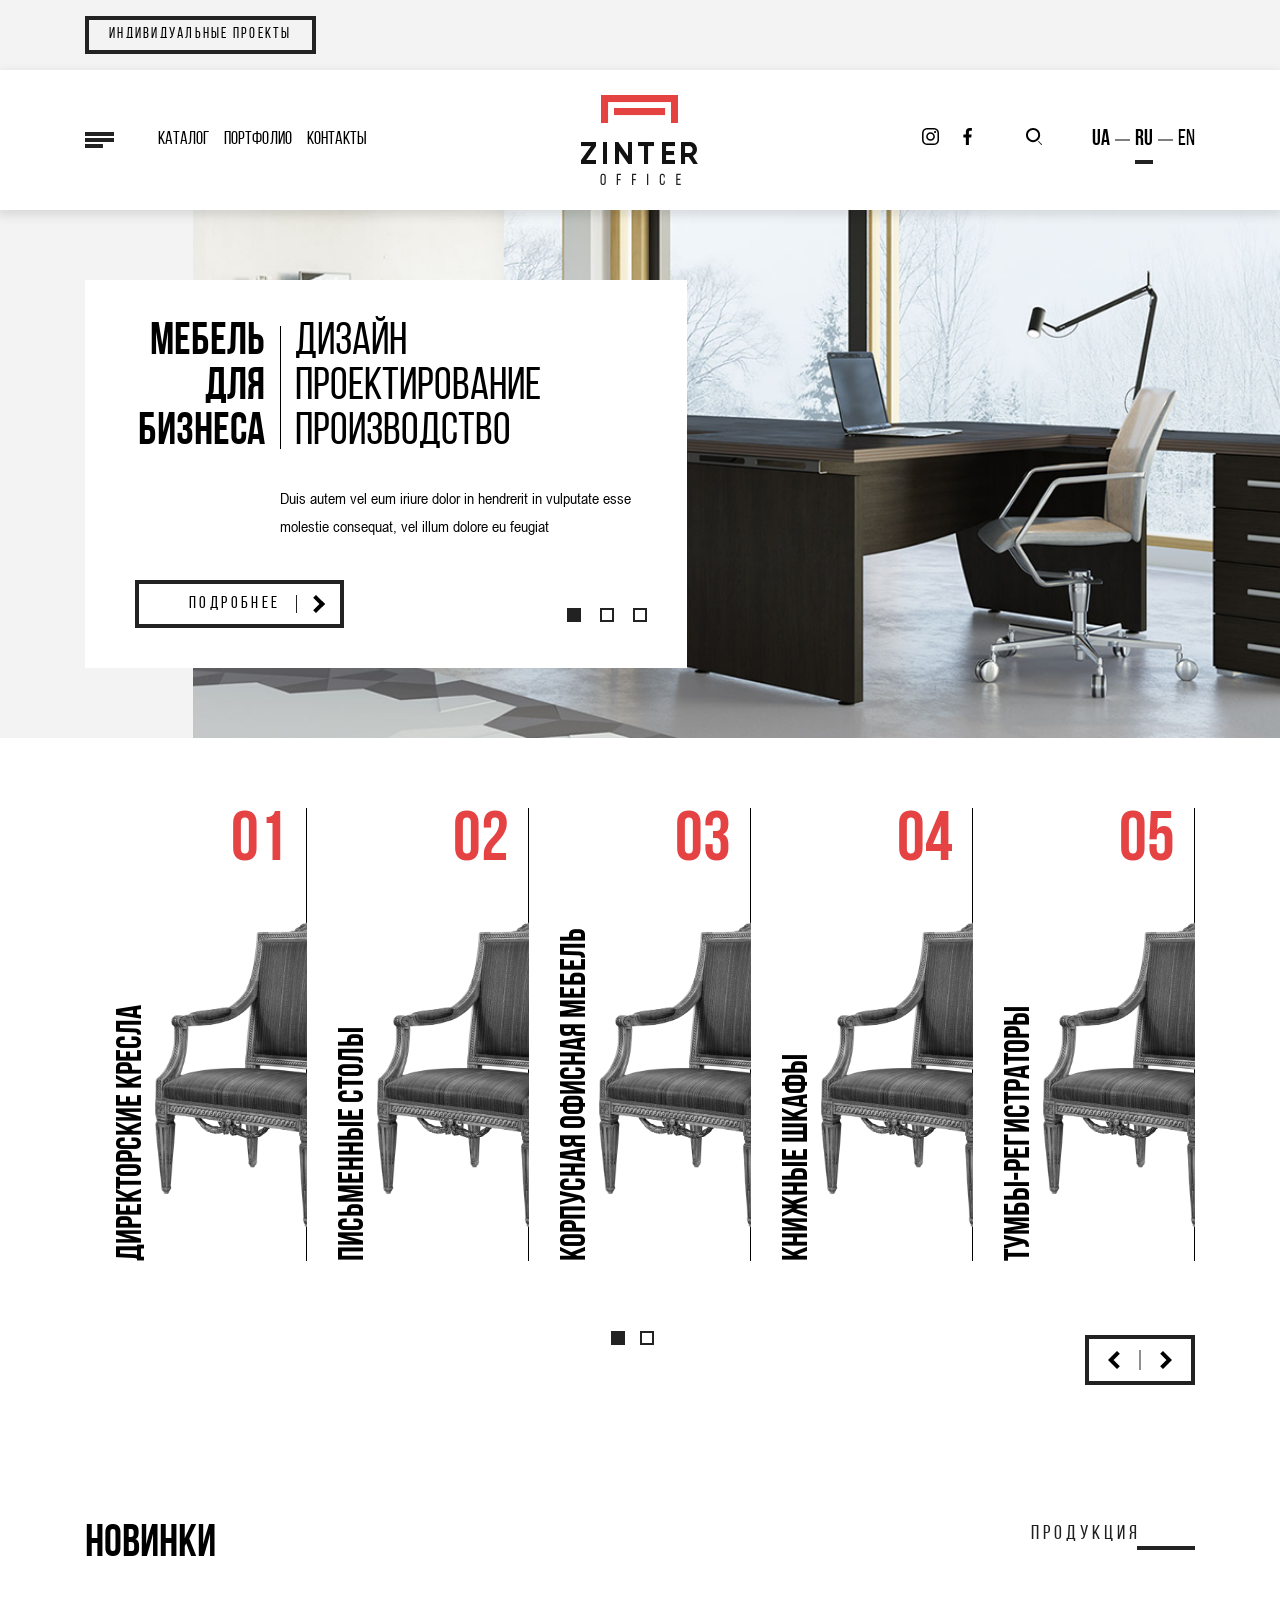
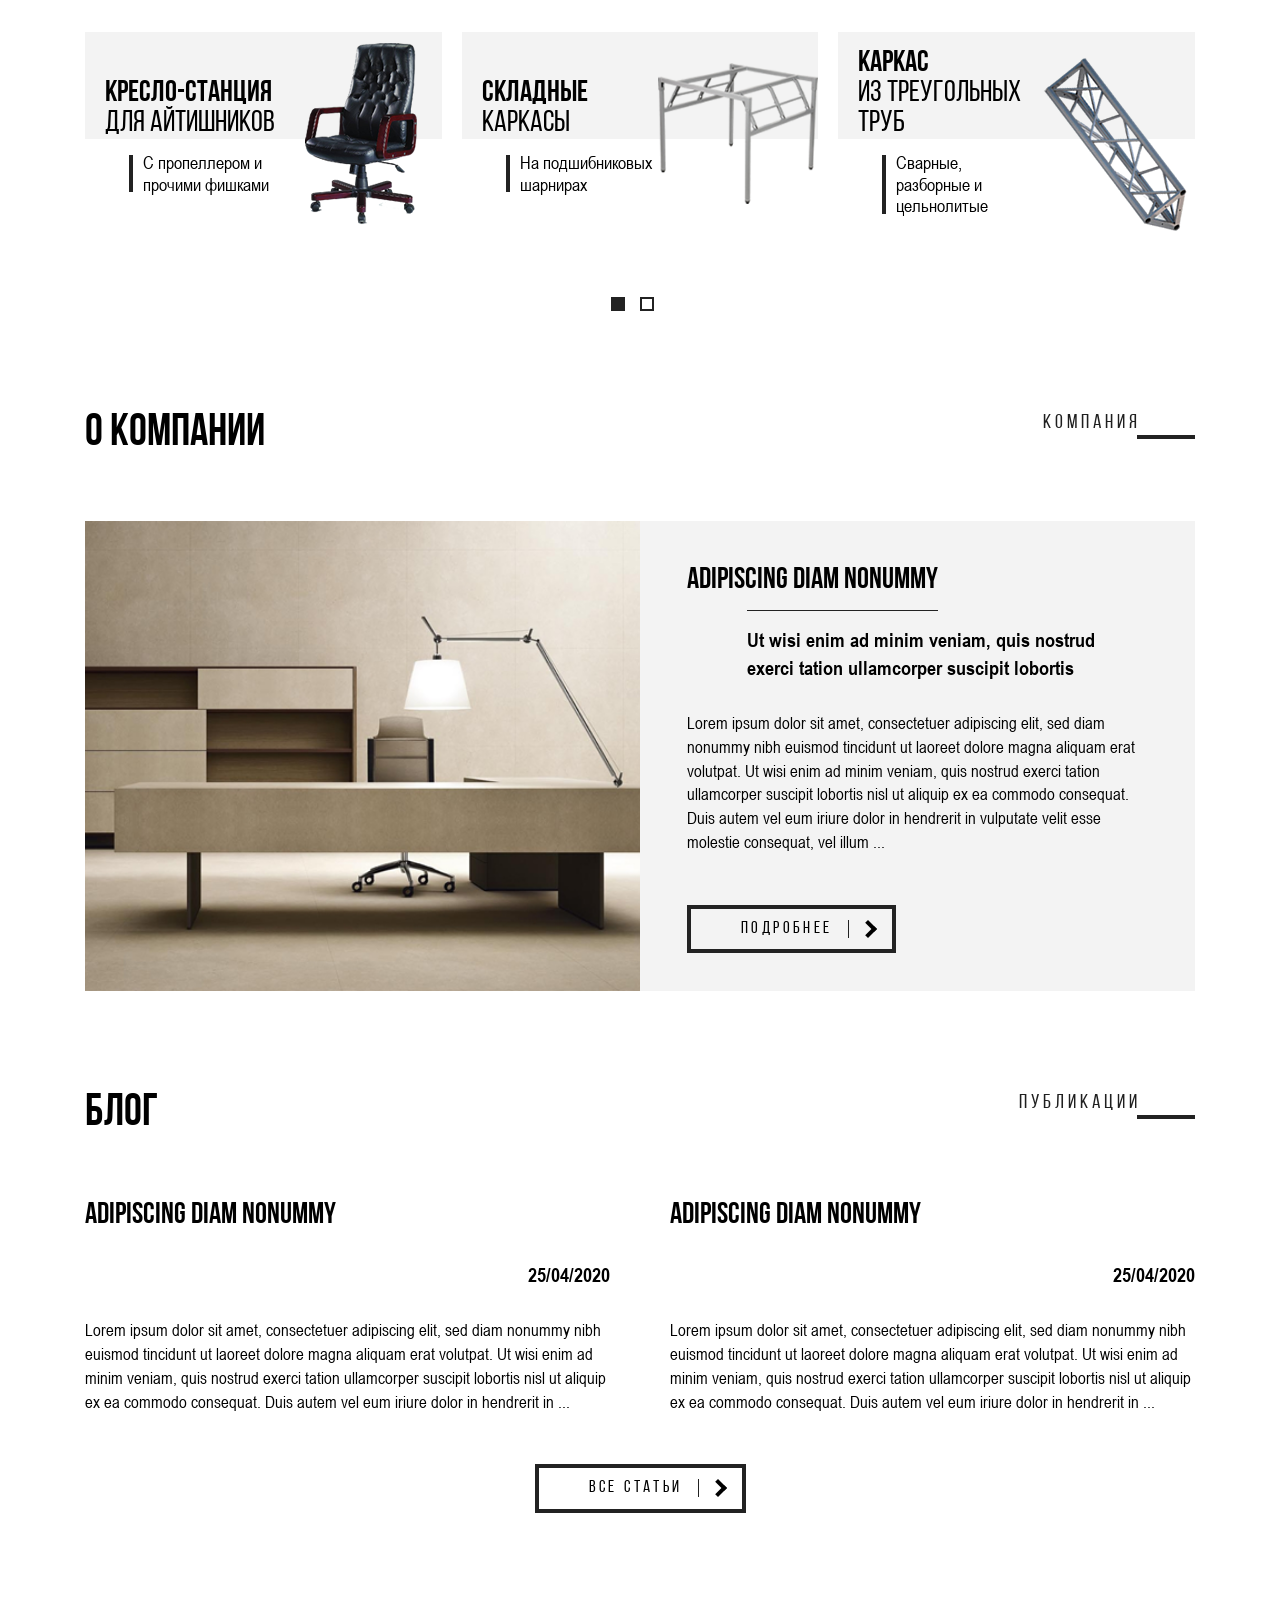
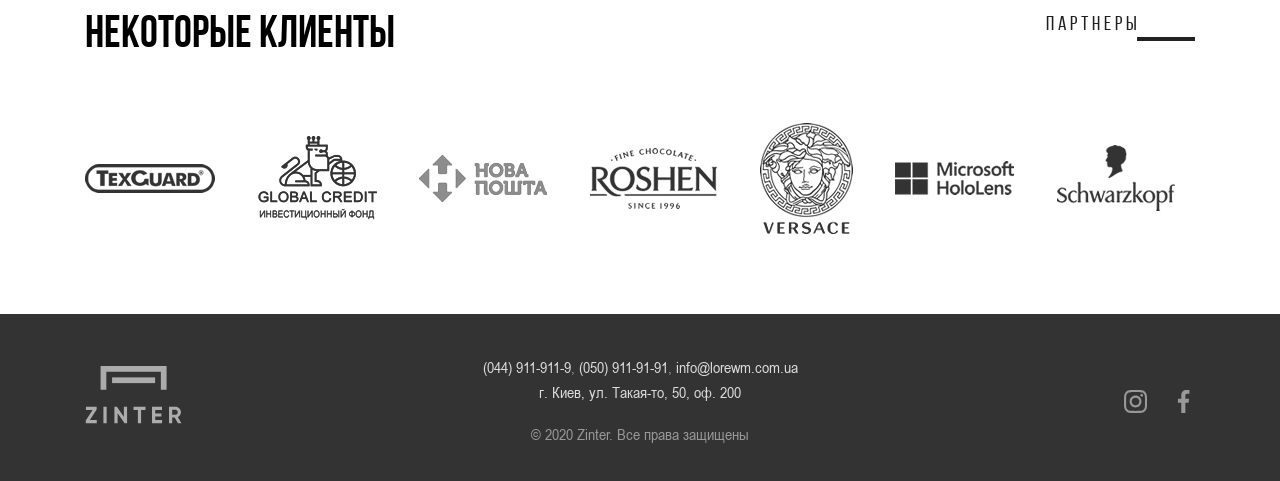
==== index.html @ b0d790fa "add: preloader" ====
<!DOCTYPE html>
<html lang="en">

<!-- Start head -->
<head>
  <meta charset="utf-8" />
  <title>Zinter</title>

  <!-- SEO meta tags -->
  <!-- <meta property="og:url" content="url" />
        <meta property="og:type" content="website" />
        <meta property="og:title" content="title" />
        <meta property="og:description" content="description"/>
        <meta property="og:image" content="url" />
        <meta property="og:site_name" content="title" />
        <meta name="twitter:card" content=summary />
        <meta name="twitter:description" content="description"/>
        <meta name="twitter:title" content="title" /> -->
  <!--End SEO meta tags -->

  <meta http-equiv="X-UA-Compatible" content="IE=edge" />
  <meta name="viewport" content="width=device-width, initial-scale=1, maximum-scale=1" />

  <!-- Template Basic Images Start -->
  <link rel="icon" href="img/favicon.ico" />
  <link rel="favicon" sizes="180x180" href="img/fivico-180x180.png" />
  <!-- Template Basic Images End -->

  <!-- Custom Browsers Color Start -->
  <meta name="theme-color" content="#000" />
  <!-- Custom Browsers Color End -->


  <style>
    body {
      opacity: 0;
    }

    .modal {
      opacity: 0;
    }

    .dropdown-menu {
      opacity: 0;
      visibility: hidden;
    }

    .header {
      padding: 25px 0;
    }

    .logo-short {
      visibility: hidden;
      display: none;
    }

    .header--scrolling {
      padding: 21px 0;
    }

    .header--scrolling .logo-full,
    .h-search,
    .burger-menu {
      opacity: 0;
    }

    a {
      color: black;
    }

    @media screen and (max-width: 1600px) {
      .header-address {
        opacity: 0;
        visibility: hidden;
      }
    }

    @media screen and (max-width: 991px) {

      .header nav {
        transform: translate3d(100%, 0, 0);
        visibility: hidden;
      }

      .h-search,
      .h-call-wrap {
        transform: translate3d(100%, 0, 0);
        visibility: hidden;
      }

      /*header mega menu */
      .header.header-mega-menu nav {
        transform: translate3d(100%, 0, 0);
        visibility: hidden;
      }
    }
  </style>
<link href="main.css" rel="stylesheet"></head><!-- End head -->

<!-- Body Modifications -->
<!-- fixed header: header position: fixed -->

<body class="fixed-header">

   <div class="preloader">
    <div class="preloader__logo">
    <img src="img/preloader.gif" alt="">
    </div>
  </div>  
  <!-- Start site wrapper -->
  <div class="site-wrapper">
     <div class="container-fluid i-project-wrap hidden-on-tablet">
       <div class="container">
     
         <div class="i-project">
           <a href="individual-project.html" class="btn btn--transparent-black">
             индивидуальные проекты
           </a>
         </div>
       </div>
     </div>
    <!-- Start header -->
    <header class="header">
      <div class="container">
        <div class="header-inner justify-content-between">
          <div class="header-nav">
            <div class="header-link__search header-link__search--mob">
              <div class="h-search-wrap ">
                <div href="#" class="h-search__icon js-header-search">
                  <svg version="1.1" xmlns="http://www.w3.org/2000/svg" xmlns:xlink="http://www.w3.org/1999/xlink" x="0px" y="0px" width="17px"
                       height="18px" viewBox="0 0 17 18" enable-background="new 0 0 17 18" xml:space="preserve">
                              <path fill-rule="evenodd" clip-rule="evenodd" d="M7.5,0C3.358,0,0,3.357,0,7.5S3.358,15,7.5,15c4.143,0,7.5-3.357,7.5-7.5
                                  S11.643,0,7.5,0z M7.5,12.906c-2.986,0-5.406-2.42-5.406-5.406S4.514,2.094,7.5,2.094c2.986,0,5.406,2.42,5.406,5.406
                                  S10.486,12.906,7.5,12.906z"/>
                              
                                  <rect x="14.5" y="13.207" transform="matrix(0.7071 -0.7071 0.7071 0.7071 -6.9203 15.2929)" fill-rule="evenodd" clip-rule="evenodd" fill="#212121" width="1" height="5.585"/>
                  </svg>
                </div>
    
                <div class="js-header-s-cross">
                  &nbsp;
                </div>
                <div class="h-search">
    
                  <form action="" class="h-search__form">
                    <input type="submit" value="Submit" id="search" hidden>
                    <label for="search">
                      <svg version="1.1" xmlns="http://www.w3.org/2000/svg" xmlns:xlink="http://www.w3.org/1999/xlink" x="0px" y="0px" width="17px"
                           height="18px" viewBox="0 0 17 18" enable-background="new 0 0 17 18" xml:space="preserve">
                                  <path fill-rule="evenodd" clip-rule="evenodd" d="M7.5,0C3.358,0,0,3.357,0,7.5S3.358,15,7.5,15c4.143,0,7.5-3.357,7.5-7.5
                                      S11.643,0,7.5,0z M7.5,12.906c-2.986,0-5.406-2.42-5.406-5.406S4.514,2.094,7.5,2.094c2.986,0,5.406,2.42,5.406,5.406
                                      S10.486,12.906,7.5,12.906z"/>
                                  
                                      <rect x="14.5" y="13.207" transform="matrix(0.7071 -0.7071 0.7071 0.7071 -6.9203 15.2929)" fill-rule="evenodd" clip-rule="evenodd" fill="#212121" width="1" height="5.585"/>
                      </svg>
                    </label>
                    <input type="text" name="search">
                  </form>
                </div>
              </div>
            </div>
    
            <div class="burger-wrap">
    
              <div class=" burger">
                <svg class="svg-menu" style="transform: rotateY(181deg);"  version="1.1" xmlns="http://www.w3.org/2000/svg" xmlns:xlink="http://www.w3.org/1999/xlink" x="0px" y="0px" width="29px"
                     height="16px" viewBox="0 0 29 16" enable-background="new 0 0 29 16" xml:space="preserve">
                            <path fill-rule="evenodd" clip-rule="evenodd" fill="#222222" d="M11,16h18v-4H11V16z M0,10h29V6H0V10z M0,0v4h29V0H0z"/>
                </svg>
    
              </div>
              <ul class="burger-menu hidden-on-tablet">
                <li> <a href="#">о компании</a> </li>
    
                <li> <a href="#">Партнерам</a> </li>
                <li> <a href="#">Доставка и оплата</a> </li>
                <li> <a href="blog.html">блог</a> </li>
              </ul>
            </div>
    
            <nav>
              <!--menu mob  start-->
              <ul class="menu">
    
                <div class="js-header-cross menu__cross">
                  &nbsp;
                </div>
                <li class="menu-item-has-children item-nav">
                  <span> КАТАЛОГ </span>
                  <ul class="dropdown-menu">
                    <li><a href="catalog-single.html"> Стулья и кресла</a></li>
                    <ul class="dropdown-menu__sub">
                      <li><a href="catalog-single.html">Стулья мягкие драпир</a></li>
                      <li><a href="catalog-single.html">Стулья жесткие фанер</a></li>
                    </ul>
                    <li><a href="##"> Столы компьютерные</a></li>
                    <li><a href="###"> Письменные столы</a></li>
                  </ul>
                </li>
                <li class="hide-pc">
                  <a href="individual-project.html">индивидуальные проекты</a>
                </li>
                <li>
                  <a href="portfolio.html">ПОРТФОЛИО</a>
                </li>
                <li class="hide-pc"> <a href="#"> о компании</a> </li>
    
                <li class="hide-pc"> <a href="#"> Партнерам</a> </li>
                <li class="hide-pc"> <a href="#"> Доставка и оплата</a> </li>
                <li class="hide-pc"> <a href="#"> блог</a> </li>
                <li>
                  <a href="contact.html">КОНТАКТЫ</a>
                </li>
    
                <div class="header-link__social hide-pc-flex">
                  <a href="#">
                    <svg enable-background="new 0 0 24 24" height="30" viewBox="0 0 24 24" width="30"
                        xmlns="http://www.w3.org/2000/svg">
                        <path fill="white"
                            d="m23.155 13.893c.716-6.027-.344-9.832-2.256-11.553l.001-.001c-3.086-2.939-13.508-3.374-17.2.132-1.658 1.715-2.242 4.232-2.306 7.348-.064 3.117-.14 8.956 5.301 10.54h.005l-.005 2.419s-.037.98.589 1.177c.716.232 1.04-.223 3.267-2.883 3.724.323 6.584-.417 6.909-.525.752-.252 5.007-.815 5.695-6.654zm-12.237 5.477s-2.357 2.939-3.09 3.702c-.24.248-.503.225-.499-.267 0-.323.018-4.016.018-4.016-4.613-1.322-4.341-6.294-4.291-8.895.05-2.602.526-4.733 1.93-6.168 3.239-3.037 12.376-2.358 14.704-.17 2.846 2.523 1.833 9.651 1.839 9.894-.585 4.874-4.033 5.183-4.667 5.394-.271.09-2.786.737-5.944.526z" />
                        <path  fill="white"
                            d="m15.521 12.774c-.494-.286-.997-.108-1.205.173l-.435.563c-.221.286-.634.248-.634.248-3.014-.797-3.82-3.951-3.82-3.951s-.037-.427.239-.656l.544-.45c.272-.216.444-.736.167-1.247-.74-1.337-1.237-1.798-1.49-2.152-.266-.333-.666-.408-1.082-.183h-.009c-.865.506-1.812 1.453-1.509 2.428.517 1.028 1.467 4.305 4.495 6.781 1.423 1.171 3.675 2.371 4.631 2.648l.009.014c.942.314 1.858-.67 2.347-1.561v-.007c.217-.431.145-.839-.172-1.106-.562-.548-1.41-1.153-2.076-1.542z" />
                        </svg>              </a>
                  <a href="#">
                    <svg version="1.1" xmlns="http://www.w3.org/2000/svg" xmlns:xlink="http://www.w3.org/1999/xlink" x="0px" y="0px"
                         viewBox="0 0 300 300" style="enable-background: new 0 0 300 300;" xml:space="preserve">
                        <path fill="white" d="M5.299,144.645l69.126,25.8l26.756,86.047c1.712,5.511,8.451,7.548,12.924,3.891l38.532-31.412
                            c4.039-3.291,9.792-3.455,14.013-0.391l69.498,50.457c4.785,3.478,11.564,0.856,12.764-4.926L299.823,29.22
                            c1.31-6.316-4.896-11.585-10.91-9.259L5.218,129.402C-1.783,132.102-1.722,142.014,5.299,144.645z M96.869,156.711l135.098-83.207
                            c2.428-1.491,4.926,1.792,2.841,3.726L123.313,180.87c-3.919,3.648-6.447,8.53-7.163,13.829l-3.798,28.146
                            c-0.503,3.758-5.782,4.131-6.819,0.494l-14.607-51.325C89.253,166.16,91.691,159.907,96.869,156.711z"/>
                    </svg>
                  </a>
                  <a href="#">
                    <svg height="511pt" viewBox="0 0 511 511.9" width="511pt" xmlns="http://www.w3.org/2000/svg">
                      <path
                        d="m510.949219 150.5c-1.199219-27.199219-5.597657-45.898438-11.898438-62.101562-6.5-17.199219-16.5-32.597657-29.601562-45.398438-12.800781-13-28.300781-23.101562-45.300781-29.5-16.296876-6.300781-34.898438-10.699219-62.097657-11.898438-27.402343-1.300781-36.101562-1.601562-105.601562-1.601562s-78.199219.300781-105.5 1.5c-27.199219 1.199219-45.898438 5.601562-62.097657 11.898438-17.203124 6.5-32.601562 16.5-45.402343 29.601562-13 12.800781-23.097657 28.300781-29.5 45.300781-6.300781 16.300781-10.699219 34.898438-11.898438 62.097657-1.300781 27.402343-1.601562 36.101562-1.601562 105.601562s.300781 78.199219 1.5 105.5c1.199219 27.199219 5.601562 45.898438 11.902343 62.101562 6.5 17.199219 16.597657 32.597657 29.597657 45.398438 12.800781 13 28.300781 23.101562 45.300781 29.5 16.300781 6.300781 34.898438 10.699219 62.101562 11.898438 27.296876 1.203124 36 1.5 105.5 1.5s78.199219-.296876 105.5-1.5c27.199219-1.199219 45.898438-5.597657 62.097657-11.898438 34.402343-13.300781 61.601562-40.5 74.902343-74.898438 6.296876-16.300781 10.699219-34.902343 11.898438-62.101562 1.199219-27.300781 1.5-36 1.5-105.5s-.101562-78.199219-1.300781-105.5zm-46.097657 209c-1.101562 25-5.300781 38.5-8.800781 47.5-8.601562 22.300781-26.300781 40-48.601562 48.601562-9 3.5-22.597657 7.699219-47.5 8.796876-27 1.203124-35.097657 1.5-103.398438 1.5s-76.5-.296876-103.402343-1.5c-25-1.097657-38.5-5.296876-47.5-8.796876-11.097657-4.101562-21.199219-10.601562-29.398438-19.101562-8.5-8.300781-15-18.300781-19.101562-29.398438-3.5-9-7.699219-22.601562-8.796876-47.5-1.203124-27-1.5-35.101562-1.5-103.402343s.296876-76.5 1.5-103.398438c1.097657-25 5.296876-38.5 8.796876-47.5 4.101562-11.101562 10.601562-21.199219 19.203124-29.402343 8.296876-8.5 18.296876-15 29.398438-19.097657 9-3.5 22.601562-7.699219 47.5-8.800781 27-1.199219 35.101562-1.5 103.398438-1.5 68.402343 0 76.5.300781 103.402343 1.5 25 1.101562 38.5 5.300781 47.5 8.800781 11.097657 4.097657 21.199219 10.597657 29.398438 19.097657 8.5 8.300781 15 18.300781 19.101562 29.402343 3.5 9 7.699219 22.597657 8.800781 47.5 1.199219 27 1.5 35.097657 1.5 103.398438s-.300781 76.300781-1.5 103.300781zm0 0" />
                      <path
                        d="m256.449219 124.5c-72.597657 0-131.5 58.898438-131.5 131.5s58.902343 131.5 131.5 131.5c72.601562 0 131.5-58.898438 131.5-131.5s-58.898438-131.5-131.5-131.5zm0 216.800781c-47.097657 0-85.300781-38.199219-85.300781-85.300781s38.203124-85.300781 85.300781-85.300781c47.101562 0 85.300781 38.199219 85.300781 85.300781s-38.199219 85.300781-85.300781 85.300781zm0 0" />
                      <path
                        d="m423.851562 119.300781c0 16.953125-13.746093 30.699219-30.703124 30.699219-16.953126 0-30.699219-13.746094-30.699219-30.699219 0-16.957031 13.746093-30.699219 30.699219-30.699219 16.957031 0 30.703124 13.742188 30.703124 30.699219zm0 0" />
                      </svg>              </a>
                  <a href="#">
                    <svg enable-background="new 0 0 24 24" height="512" viewBox="0 0 24 24" width="512"
                      xmlns="http://www.w3.org/2000/svg">
                      <path
                        d="m15.997 3.985h2.191v-3.816c-.378-.052-1.678-.169-3.192-.169-3.159 0-5.323 1.987-5.323 5.639v3.361h-3.486v4.266h3.486v10.734h4.274v-10.733h3.345l.531-4.266h-3.877v-2.939c.001-1.233.333-2.077 2.051-2.077z" />
                      </svg>              </a>
                </div>
    
                <ul class="header-link__lg hide-pc-flex">
                  <li> <a href="#">UA</a></li>
                  <li><a class="active" href="#">RU</a></li>
                  <li><a href="#">EN</a></li>
                </ul>
    
              </ul>
              <!--menu mob  end-->
    
            </nav>
          </div>
    
    
          <div class="header-logo">
            <a href="sitemap.html" class="logo">
              <img src="img/logo.gif" class="img-responsive logo-full hidden-on-tablet" alt="">
              <svg class="logo-short" version="1.1" xmlns="http://www.w3.org/2000/svg" xmlns:xlink="http://www.w3.org/1999/xlink" x="0px" y="0px" width="71px"
                   height="25px" viewBox="0 0 71 25" enable-background="new 0 0 71 25" xml:space="preserve">
                          <path fill-rule="evenodd" clip-rule="evenodd" fill="#E54243" d="M12,19h47v-6H12V19z M0,0v25h6V7h59v18h6V0H0z"/>
              </svg>
              <svg class="logo-mob hide-pc-flex" version="1.1" xmlns="http://www.w3.org/2000/svg" xmlns:xlink="http://www.w3.org/1999/xlink" x="0px" y="0px"
                   width="446.305px" height="231.522px" viewBox="0 0 446.305 231.522" enable-background="new 0 0 446.305 231.522"
                   xml:space="preserve">
                  <path fill-rule="evenodd" clip-rule="evenodd" fill="#111111" d="M57.906,147.482H1.016v15.19h38.4l-38.4,54.11v14.24h56.89v-15.19
                      h-36.98l36.98-53.16V147.482z M84.446,231.022h15.17v-83.54h-15.17v82.41V231.022z M179.256,201.532l-36.92-54.05h-12.38v83.54
                      h15.17v-50.37l35.26,50.37h14.04v-83.54h-15.17v50.26V201.532z M215.776,147.482h1.4l0.01-1.48L215.776,147.482z M277.866,147.482
                      h-60.69l0.01,15.19h22.75v68.35h15.17v-68.35h22.76V147.482z M325.226,196.852h28.48v-15.19h-30.34v-18.99h34.14v-15.19h-49.31
                      v83.54h49.31v-15.19h-34.14v-18.63L325.226,196.852z M413.186,162.672c3.08,0,5.69,2.32,7.88,4.69c2.19,2.37,3.32,5.22,3.32,8.6
                      s-1.13,7.36-3.32,9.73c-2.19,2.38-4.8,3.56-7.88,3.56h-17.76v-26.58h16.65H413.186z M444.016,231.022l-19.28-31.09
                      c4.74-2.13,8.6-5.4,11.5-9.79c2.9-4.39,4.38-9.13,4.38-14.24c0-7.47-2.66-15.07-8-20.41c-5.33-5.34-11.85-8.01-19.43-8.01h-32.93
                      v83.54h15.17v-26.82h14.06l17.7,26.82H444.016z"/>
              <path fill-rule="evenodd" clip-rule="evenodd" fill="#E54243" d="M71.016,0.022v107h27v-80h239v80h27v-107H71.016z M121.016,50.022
                  v27h193v-27H121.016z"/>
              </svg>
            </a>
          </div>
    
          <div class="header-link">
            <div class="header-link__mail">
              <a href="mailto:info@lorewm.com.ua"><svg height="16" version="1.1" xmlns="http://www.w3.org/2000/svg" xmlns:xlink="http://www.w3.org/1999/xlink" x="0px" y="0px"
        viewBox="0 0 477.867 477.867" style="enable-background: new 0 0 477.867 477.867;" xml:space="preserve">
        <path d="M460.8,68.267H17.067l221.867,182.75L463.309,68.779C462.488,68.539,461.649,68.368,460.8,68.267z" />
        <path d="M249.702,286.31c-6.288,5.149-15.335,5.149-21.623,0L0,98.406v294.127c0,9.426,7.641,17.067,17.067,17.067H460.8
                c9.426,0,17.067-7.641,17.067-17.067V100.932L249.702,286.31z" />
    </svg> </a>
            </div>
    
            <div class="header-link__social hidden-on-tablet">
              <a href="#">
                <svg height="511pt" viewBox="0 0 511 511.9" width="511pt" xmlns="http://www.w3.org/2000/svg">
                  <path
                    d="m510.949219 150.5c-1.199219-27.199219-5.597657-45.898438-11.898438-62.101562-6.5-17.199219-16.5-32.597657-29.601562-45.398438-12.800781-13-28.300781-23.101562-45.300781-29.5-16.296876-6.300781-34.898438-10.699219-62.097657-11.898438-27.402343-1.300781-36.101562-1.601562-105.601562-1.601562s-78.199219.300781-105.5 1.5c-27.199219 1.199219-45.898438 5.601562-62.097657 11.898438-17.203124 6.5-32.601562 16.5-45.402343 29.601562-13 12.800781-23.097657 28.300781-29.5 45.300781-6.300781 16.300781-10.699219 34.898438-11.898438 62.097657-1.300781 27.402343-1.601562 36.101562-1.601562 105.601562s.300781 78.199219 1.5 105.5c1.199219 27.199219 5.601562 45.898438 11.902343 62.101562 6.5 17.199219 16.597657 32.597657 29.597657 45.398438 12.800781 13 28.300781 23.101562 45.300781 29.5 16.300781 6.300781 34.898438 10.699219 62.101562 11.898438 27.296876 1.203124 36 1.5 105.5 1.5s78.199219-.296876 105.5-1.5c27.199219-1.199219 45.898438-5.597657 62.097657-11.898438 34.402343-13.300781 61.601562-40.5 74.902343-74.898438 6.296876-16.300781 10.699219-34.902343 11.898438-62.101562 1.199219-27.300781 1.5-36 1.5-105.5s-.101562-78.199219-1.300781-105.5zm-46.097657 209c-1.101562 25-5.300781 38.5-8.800781 47.5-8.601562 22.300781-26.300781 40-48.601562 48.601562-9 3.5-22.597657 7.699219-47.5 8.796876-27 1.203124-35.097657 1.5-103.398438 1.5s-76.5-.296876-103.402343-1.5c-25-1.097657-38.5-5.296876-47.5-8.796876-11.097657-4.101562-21.199219-10.601562-29.398438-19.101562-8.5-8.300781-15-18.300781-19.101562-29.398438-3.5-9-7.699219-22.601562-8.796876-47.5-1.203124-27-1.5-35.101562-1.5-103.402343s.296876-76.5 1.5-103.398438c1.097657-25 5.296876-38.5 8.796876-47.5 4.101562-11.101562 10.601562-21.199219 19.203124-29.402343 8.296876-8.5 18.296876-15 29.398438-19.097657 9-3.5 22.601562-7.699219 47.5-8.800781 27-1.199219 35.101562-1.5 103.398438-1.5 68.402343 0 76.5.300781 103.402343 1.5 25 1.101562 38.5 5.300781 47.5 8.800781 11.097657 4.097657 21.199219 10.597657 29.398438 19.097657 8.5 8.300781 15 18.300781 19.101562 29.402343 3.5 9 7.699219 22.597657 8.800781 47.5 1.199219 27 1.5 35.097657 1.5 103.398438s-.300781 76.300781-1.5 103.300781zm0 0" />
                  <path
                    d="m256.449219 124.5c-72.597657 0-131.5 58.898438-131.5 131.5s58.902343 131.5 131.5 131.5c72.601562 0 131.5-58.898438 131.5-131.5s-58.898438-131.5-131.5-131.5zm0 216.800781c-47.097657 0-85.300781-38.199219-85.300781-85.300781s38.203124-85.300781 85.300781-85.300781c47.101562 0 85.300781 38.199219 85.300781 85.300781s-38.199219 85.300781-85.300781 85.300781zm0 0" />
                  <path
                    d="m423.851562 119.300781c0 16.953125-13.746093 30.699219-30.703124 30.699219-16.953126 0-30.699219-13.746094-30.699219-30.699219 0-16.957031 13.746093-30.699219 30.699219-30.699219 16.957031 0 30.703124 13.742188 30.703124 30.699219zm0 0" />
                  </svg>          </a>
              <a href="#">
                <svg enable-background="new 0 0 24 24" height="512" viewBox="0 0 24 24" width="512"
                  xmlns="http://www.w3.org/2000/svg">
                  <path
                    d="m15.997 3.985h2.191v-3.816c-.378-.052-1.678-.169-3.192-.169-3.159 0-5.323 1.987-5.323 5.639v3.361h-3.486v4.266h3.486v10.734h4.274v-10.733h3.345l.531-4.266h-3.877v-2.939c.001-1.233.333-2.077 2.051-2.077z" />
                  </svg>          </a>
            </div>
    
            <div class="header-link__search">
              <div class="h-search-wrap ">
                <div href="#" class="h-search__icon js-header-search">
                  <svg version="1.1" xmlns="http://www.w3.org/2000/svg" xmlns:xlink="http://www.w3.org/1999/xlink" x="0px" y="0px" width="17px"
                       height="18px" viewBox="0 0 17 18" enable-background="new 0 0 17 18" xml:space="preserve">
                              <path fill-rule="evenodd" clip-rule="evenodd" d="M7.5,0C3.358,0,0,3.357,0,7.5S3.358,15,7.5,15c4.143,0,7.5-3.357,7.5-7.5
                                  S11.643,0,7.5,0z M7.5,12.906c-2.986,0-5.406-2.42-5.406-5.406S4.514,2.094,7.5,2.094c2.986,0,5.406,2.42,5.406,5.406
                                  S10.486,12.906,7.5,12.906z"/>
                              
                                  <rect x="14.5" y="13.207" transform="matrix(0.7071 -0.7071 0.7071 0.7071 -6.9203 15.2929)" fill-rule="evenodd" clip-rule="evenodd" fill="#212121" width="1" height="5.585"/>
                  </svg>
                </div>
    
                <div class="js-header-s-cross">
                  &nbsp;
                </div>
                <div class="h-search">
    
                  <form action="" class="h-search__form">
                    <input type="submit" value="Submit" id="search" hidden>
                    <label for="search">
                      <svg version="1.1" xmlns="http://www.w3.org/2000/svg" xmlns:xlink="http://www.w3.org/1999/xlink" x="0px" y="0px" width="17px"
                           height="18px" viewBox="0 0 17 18" enable-background="new 0 0 17 18" xml:space="preserve">
                                  <path fill-rule="evenodd" clip-rule="evenodd" d="M7.5,0C3.358,0,0,3.357,0,7.5S3.358,15,7.5,15c4.143,0,7.5-3.357,7.5-7.5
                                      S11.643,0,7.5,0z M7.5,12.906c-2.986,0-5.406-2.42-5.406-5.406S4.514,2.094,7.5,2.094c2.986,0,5.406,2.42,5.406,5.406
                                      S10.486,12.906,7.5,12.906z"/>
                                  
                                      <rect x="14.5" y="13.207" transform="matrix(0.7071 -0.7071 0.7071 0.7071 -6.9203 15.2929)" fill-rule="evenodd" clip-rule="evenodd" fill="#212121" width="1" height="5.585"/>
                      </svg>
                    </label>
                    <input type="text" name="search">
                  </form>
                </div>
              </div>
            </div>
            <ul class="header-link__lg hidden-on-tablet">
              <li> <a href="#">UA</a></li>
              <li><a class="active" href="#">RU</a></li>
              <li><a href="#">EN</a></li>
            </ul>
    
            <div class="header-link__call hide-pc-flex js-active-call">
              <svg height="22" version="1.1" xmlns="http://www.w3.org/2000/svg" xmlns:xlink="http://www.w3.org/1999/xlink" x="0px" y="0px"
                   viewBox="0 0 384 384" style="enable-background: new 0 0 384 384;" xml:space="preserve">
                      <path d="M353.188,252.052c-23.51,0-46.594-3.677-68.469-10.906c-10.719-3.656-23.896-0.302-30.438,6.417l-43.177,32.594
                          c-50.073-26.729-80.917-57.563-107.281-107.26l31.635-42.052c8.219-8.208,11.167-20.198,7.635-31.448
                          c-7.26-21.99-10.948-45.063-10.948-68.583C132.146,13.823,118.323,0,101.333,0H30.813C13.823,0,0,13.823,0,30.813
                          C0,225.563,158.438,384,353.188,384c16.99,0,30.813-13.823,30.813-30.813v-70.323C384,265.875,370.177,252.052,353.188,252.052z"
                          />
              </svg>
              <div class="h-call-wrap">
                <div class="js-header-s-cross">
                  &nbsp;
                </div>
                <a href="tel:+38(044)911-91-19 ">+38 (044) 911-91-19 </a>
                <a href="tel:+38(050)911-91-91 ">+38 (050) 911-91-91 </a>
              </div>
            </div>
          </div>
    
        </div>
      </div>
    </header>    <!-- End header -->

    <!--Start page-->
    <div class="page-wrapper page-home">

      <!-- Start introduction -->
      <!-- Start introduction section -->
      <section id="introduction" class="section introduction ">
        <div class="container">
          <div class="introduction__slider">
            <div class="i-slider">
              <div class="i-slider__item">
                <img src="img/intro.png" alt="">
              </div>
      
              <div class="i-slider__item">
                <img src="img/intro.png" alt="">
              </div>
      
              <div class="i-slider__item">
                <img src="img/intro.png" alt="">
              </div>
            </div>
          </div>
      
          <div class="introduction__content fadeInLeftпоняв animated">
            <div class="introduction-title">
      
              <h2 class="title-left">Мебель 
                для
                Бизнеса
              </h2>
              <div class="title-wrap">
      
                <h1 class="title">Дизайн <br>
                  Проектирование<br>
                  Производство
                </h1>
                <p>
                  Duis autem vel eum iriure dolor in hendrerit in vulputate esse molestie consequat, vel illum dolore eu
                  feugiat
                </p>
              </div>
            </div>
            <div class="descr-wrap">
      
              <a href="#" class="btn btn--transparent-black">
                Подробнее <span><svg width="13" height="18" viewBox="0 0 13 18" fill="none" xmlns="http://www.w3.org/2000/svg">
      <line x1="10.4142" y1="1.41421" x2="1.41421" y2="10.4142" stroke="black" stroke-width="4"/>
      <line x1="1.41421" y1="7.58579" x2="10.4142" y2="16.5858" stroke="black" stroke-width="4"/>
      </svg>
      </span>
              </a>
      
              <div class="slider-dots">
                <button></button>
                <button></button>
                <button></button>
              </div>
            </div>
          </div>
        </div>
      </section>
      <!-- End introduction section -->      <!-- End introduction -->

      <!-- Start slider-main -->
      <!-- Start slider-main section -->
      <section class="section slider-main " id="slider-main">
        <div class="container set-position">
          <div class="slider-category">
          
           <a href="#" class="slider-category__item">
             <div class="item-num-wrap">
             <div class="item-num">
               01
             </div>
             </div>
             <div class="item-descr">
               <h3 class="item-title">ДИРЕКТОРСКИЕ КРЕСЛА</h3>
             </div>
           
             <div class="item-picture">
               <div class="item-picture__bw">
               <img src="img/test1.png" alt="">
               </div>
               <div class="item-picture__color">
               <img src="img/test.png" alt="">
               </div>
             </div>
           </a>     <a href="#" class="slider-category__item">
             <div class="item-num-wrap">
             <div class="item-num">
               02
             </div>
             </div>
             <div class="item-descr">
               <h3 class="item-title">Письменные столы</h3>
             </div>
           
             <div class="item-picture">
               <div class="item-picture__bw">
               <img src="img/test1.png" alt="">
               </div>
               <div class="item-picture__color">
               <img src="img/test.png" alt="">
               </div>
             </div>
           </a>     <a href="#" class="slider-category__item">
             <div class="item-num-wrap">
             <div class="item-num">
               03
             </div>
             </div>
             <div class="item-descr">
               <h3 class="item-title">Корпусная офисная мебель </h3>
             </div>
           
             <div class="item-picture">
               <div class="item-picture__bw">
               <img src="img/test1.png" alt="">
               </div>
               <div class="item-picture__color">
               <img src="img/test.png" alt="">
               </div>
             </div>
           </a>     <a href="#" class="slider-category__item">
             <div class="item-num-wrap">
             <div class="item-num">
               04
             </div>
             </div>
             <div class="item-descr">
               <h3 class="item-title">книжные шкафы</h3>
             </div>
           
             <div class="item-picture">
               <div class="item-picture__bw">
               <img src="img/test1.png" alt="">
               </div>
               <div class="item-picture__color">
               <img src="img/test.png" alt="">
               </div>
             </div>
           </a>     <a href="#" class="slider-category__item">
             <div class="item-num-wrap">
             <div class="item-num">
               05
             </div>
             </div>
             <div class="item-descr">
               <h3 class="item-title">тумбы-регистраторы</h3>
             </div>
           
             <div class="item-picture">
               <div class="item-picture__bw">
               <img src="img/test1.png" alt="">
               </div>
               <div class="item-picture__color">
               <img src="img/test.png" alt="">
               </div>
             </div>
           </a>    
           <a href="#" class="slider-category__item">
             <div class="item-num-wrap">
             <div class="item-num">
               06
             </div>
             </div>
             <div class="item-descr">
               <h3 class="item-title">тумбы-регистраторы</h3>
             </div>
           
             <div class="item-picture">
               <div class="item-picture__bw">
               <img src="img/test1.png" alt="">
               </div>
               <div class="item-picture__color">
               <img src="img/test.png" alt="">
               </div>
             </div>
           </a>     <a href="#" class="slider-category__item">
             <div class="item-num-wrap">
             <div class="item-num">
               07
             </div>
             </div>
             <div class="item-descr">
               <h3 class="item-title">книжные шкафы</h3>
             </div>
           
             <div class="item-picture">
               <div class="item-picture__bw">
               <img src="img/test1.png" alt="">
               </div>
               <div class="item-picture__color">
               <img src="img/test.png" alt="">
               </div>
             </div>
           </a>     <a href="#" class="slider-category__item">
             <div class="item-num-wrap">
             <div class="item-num">
               08
             </div>
             </div>
             <div class="item-descr">
               <h3 class="item-title">тумбы-регистраторы</h3>
             </div>
           
             <div class="item-picture">
               <div class="item-picture__bw">
               <img src="img/test1.png" alt="">
               </div>
               <div class="item-picture__color">
               <img src="img/test.png" alt="">
               </div>
             </div>
           </a>     <a href="#" class="slider-category__item">
             <div class="item-num-wrap">
             <div class="item-num">
               09
             </div>
             </div>
             <div class="item-descr">
               <h3 class="item-title">книжные шкафы</h3>
             </div>
           
             <div class="item-picture">
               <div class="item-picture__bw">
               <img src="img/test1.png" alt="">
               </div>
               <div class="item-picture__color">
               <img src="img/test.png" alt="">
               </div>
             </div>
           </a>     <a href="#" class="slider-category__item">
             <div class="item-num-wrap">
             <div class="item-num">
               10
             </div>
             </div>
             <div class="item-descr">
               <h3 class="item-title">книжные шкафы</h3>
             </div>
           
             <div class="item-picture">
               <div class="item-picture__bw">
               <img src="img/test1.png" alt="">
               </div>
               <div class="item-picture__color">
               <img src="img/test.png" alt="">
               </div>
             </div>
           </a>    </div>
        </div>
      </section>
      <!-- End slider-main section -->      <!-- End slider-main -->

      <!-- Start novelty -->
      <!-- Start name section -->
      <section class="section section--default novelty " id="novelty">
        <div class="container">
      
          <div class="section__head">
            <h2 class="title fadeInDown animated">
              НОВИНКИ
            </h2>
            <h5 class="title-sub fadeInRight animated">
              ПРОДУКЦИЯ
            </h5>
          </div>
      
          <div class="novelty__slider n-slider">
             <div class="n-slider__item">
                    <a href="#" class="novelty-card">
                      <div class="novelty-card__descr">
            
                        <div class="title-wrap">
                        <h4 class="title">
                          <b>КРЕСЛО-СТАНЦИЯ</b>
                          <br>
                         ДЛЯ АЙТИШНИКОВ
                        </h4>
                        </div>
            
                        <p>С пропеллером и прочими фишками
                        </p>
                      </div>
                      <div class="novelty-card__picture">
                        <img data-src="img/novelty1.png" alt="">
                      </div>
                    </a>
                  </div>       <div class="n-slider__item">
                    <a href="#" class="novelty-card">
                      <div class="novelty-card__descr">
            
                        <div class="title-wrap">
                        <h4 class="title">
                          <b>СКЛАДНЫЕ</b>
                          <br>
                         КАРКАСЫ
                        </h4>
                        </div>
            
                        <p>На подшибниковых шарнирах
                        </p>
                      </div>
                      <div class="novelty-card__picture">
                        <img data-src="img/novelty2.png" alt="">
                      </div>
                    </a>
                  </div>       <div class="n-slider__item">
                    <a href="#" class="novelty-card">
                      <div class="novelty-card__descr">
            
                        <div class="title-wrap">
                        <h4 class="title">
                          <b>КАРКАС</b>
                          <br>
                         ИЗ ТРЕУГОЛЬНЫХ ТРУБ
                        </h4>
                        </div>
            
                        <p>Сварные, разборные и цельнолитые
                        </p>
                      </div>
                      <div class="novelty-card__picture">
                        <img data-src="img/novelty3.png" alt="">
                      </div>
                    </a>
                  </div>       <div class="n-slider__item">
                    <a href="#" class="novelty-card">
                      <div class="novelty-card__descr">
            
                        <div class="title-wrap">
                        <h4 class="title">
                          <b>КАРКАС</b>
                          <br>
                         ИЗ ТРЕУГОЛЬНЫХ ТРУБ
                        </h4>
                        </div>
            
                        <p>Сварные, разборные и цельнолитые
                        </p>
                      </div>
                      <div class="novelty-card__picture">
                        <img data-src="img/novelty3.png" alt="">
                      </div>
                    </a>
                  </div>    </div>
      
        </div>
      </section>
      <!-- End name section -->      <!-- End novelty -->

      <!-- Start about -->
      <!-- Start name about -->
      <section class="section section--default about " id="about">
        <div class="container">
      
          <div class="section__head">
            <h2 class="title fadeInDown animated">
              о компании
            </h2>
            <h5 class="title-sub">
              КОМПАНИЯ
            </h5>
          </div>
      
          <div class="about-inner">
            <div class="about-picture">
              <img src="img/company.png" data-src="img/company.png" alt="">
            </div>
      
              <div class="about-descr">
      
                <h4 class="about-descr__title">
                  adipiscing diam nonummy
                </h4>
      
                <div class="about-descr__sub">
                  Ut wisi enim ad minim veniam, quis nostrud exerci tation ullamcorper suscipit lobortis
                </div>
                <p>
                  Lorem ipsum dolor sit amet, consectetuer adipiscing elit, sed diam nonummy nibh euismod tincidunt ut laoreet
                  dolore magna aliquam erat volutpat. Ut wisi enim ad minim veniam, quis nostrud exerci tation ullamcorper
                  suscipit lobortis nisl ut aliquip ex ea commodo consequat. Duis autem vel eum iriure dolor in hendrerit in
                  vulputate velit esse molestie consequat, vel illum ...
                </p>
      
                <a href="#" class="btn btn--transparent-black">
                  Подробнее <span><svg width="13" height="18" viewBox="0 0 13 18" fill="none" xmlns="http://www.w3.org/2000/svg">
      <line x1="10.4142" y1="1.41421" x2="1.41421" y2="10.4142" stroke="black" stroke-width="4"/>
      <line x1="1.41421" y1="7.58579" x2="10.4142" y2="16.5858" stroke="black" stroke-width="4"/>
      </svg>
      </span>
                </a>
              </div>
          </div>
      
        </div>
      </section>
      <!-- End name about -->      <!-- End about -->

      <!-- Start publication -->
      <!-- Start name publications -->
      <section class="section section--default publications " id="publications">
        <div class="container">
      
          <div class="section__head">
            <h2 class="title fadeInDown animated">
              БЛОГ 
            </h2>
            <h5 class="title-sub fadeInRight animated">
              ПУБЛИКАЦИИ
            </h5>
          </div>
      
          <div class="publications-inner">
            <a href="#" class="publication">
              <h4 class="publication__title">
                adipiscing diam nonummy
              </h4>
      
              <div class="publication__date">
                25/04/2020
              </div>
      
              <p>
                Lorem ipsum dolor sit amet, consectetuer adipiscing elit, sed diam nonummy nibh euismod tincidunt ut laoreet
                dolore magna aliquam erat volutpat. Ut wisi enim ad minim veniam, quis nostrud exerci tation ullamcorper
                suscipit lobortis nisl ut aliquip ex ea commodo consequat. Duis autem vel eum iriure dolor in hendrerit in ...
              </p>
      
            </a>
            <a href="#" class="publication">
              <h4 class="publication__title">
                adipiscing diam nonummy
              </h4>
      
              <div class="publication__date">
                25/04/2020
              </div>
      
              <p>
                Lorem ipsum dolor sit amet, consectetuer adipiscing elit, sed diam nonummy nibh euismod tincidunt ut laoreet
                dolore magna aliquam erat volutpat. Ut wisi enim ad minim veniam, quis nostrud exerci tation ullamcorper
                suscipit lobortis nisl ut aliquip ex ea commodo consequat. Duis autem vel eum iriure dolor in hendrerit in ...
              </p>
      
            </a>
          </div>
      
          <a href="#" class="btn btn--transparent-black">
            ВСЕ СТАТЬИ <span><svg width="13" height="18" viewBox="0 0 13 18" fill="none" xmlns="http://www.w3.org/2000/svg">
      <line x1="10.4142" y1="1.41421" x2="1.41421" y2="10.4142" stroke="black" stroke-width="4"/>
      <line x1="1.41421" y1="7.58579" x2="10.4142" y2="16.5858" stroke="black" stroke-width="4"/>
      </svg>
      </span>
          </a>
      
        </div>
      </section>
      <!-- End name publications -->      <!-- End publication -->

      <!-- Start partners -->
      <!-- Start name partners -->
      <section class="section section--default partners " id="partners">
        <div class="container">
      
          <div class="section__head">
            <h2 class="title fadeInDown animated">
              НЕКОТОРЫЕ КЛИЕНТЫ
            </h2>
            <h5 class="title-sub fadeInRight animated">
              партнеры
            </h5>
          </div>
      
          <div class="partners-inner">
            <div class="partners__icon">
              <a href="#"><img src="img/partner-1.png" alt=""> </a>
            </div>
            <div class="partners__icon">
              <a href="#"><img src="img/partner-2.png" alt=""> </a>
            </div>
            <div class="partners__icon">
              <a href="#"><img src="img/partner-3.png" alt=""> </a>
            </div>
            <div class="partners__icon">
              <a href="#"><img src="img/partner-4.png" alt=""> </a>
            </div>
            <div class="partners__icon">
              <a href="#"><img src="img/partner-5.png" alt=""> </a>
            </div>
            <div class="partners__icon">
              <a href="#"><img src="img/partner-6.png" alt=""> </a>
            </div>
            <div class="partners__icon">
              <a href="#"><img src="img/partner-7.png" alt=""> </a>
            </div>
          </div>
      
        </div>
      </section>
      <!-- End name partners -->      <!-- End partners -->
    </div>
    <!--End page-->

    <!-- Start footer -->
    <footer class="footer ">
      <div class="container">
        <div class="row">
    
          <div class="col-12 col-lg-3 d-flex justify-content-start">
            <div class="footer-logo-wrap">
    
              <div class="footer-logo">
                <a href="/">
                  <svg version="1.1"
                       id="Слой_1" sodipodi:docname="Р›РѕРіРѕС‚РёРї РІ С„СѓС‚РµСЂ.svg" inkscape:version="0.92.4 (5da689c313, 2019-01-14)" xmlns:inkscape="http://www.inkscape.org/namespaces/inkscape" xmlns:sodipodi="http://sodipodi.sourceforge.net/DTD/sodipodi-0.dtd" xmlns:svg="http://www.w3.org/2000/svg" xmlns:rdf="http://www.w3.org/1999/02/22-rdf-syntax-ns#" xmlns:dc="http://purl.org/dc/elements/1.1/" xmlns:cc="http://creativecommons.org/ns#"
                       xmlns="http://www.w3.org/2000/svg" xmlns:xlink="http://www.w3.org/1999/xlink" x="0px" y="0px" width="112.25px"
                       height="69.167px" viewBox="9.25 0 112.25 69.167" enable-background="new 9.25 0 112.25 69.167" xml:space="preserve">
                  <sodipodi:namedview  id="namedview33" inkscape:current-layer="Слой_1" inkscape:window-y="-8" pagecolor="#ffffff" bordercolor="#666666" borderopacity="1" objecttolerance="10" gridtolerance="10" guidetolerance="10" showgrid="false" inkscape:zoom="2.4246658" inkscape:cx="65.5" inkscape:cy="48.6665" inkscape:window-maximized="1" inkscape:pageopacity="0" inkscape:pageshadow="2" inkscape:window-width="1920" inkscape:window-height="1028" inkscape:window-x="-8">
                      </sodipodi:namedview>
                  <polygon id="polygon2" fill="#ACACAC" points="27.226,29.767 33.847,29.767 33.847,8.787 96.706,8.787 96.706,29.767 
                      103.326,29.767 103.326,2.167 27.226,2.167 "/>
                  <rect id="rect4" x="40.466" y="15.417" fill="#ACACAC" width="49.62" height="6.62"/>
                  <path id="polygon8" inkscape:connector-curvature="0" fill="#ACACAC" d="M10.331,49.418v3.539h7.631l-7.82,12.279v2.951h12.709
                      v-3.531h-7.979l7.82-12.32v-2.918H10.331z M30.493,49.418v18.77h3.709v-18.77H30.493z M43.161,49.418v18.77h3.701V56.717
                      l8.061,11.471h2.828v-18.77h-3.709v11.449l-8.061-11.449H43.161z M65.173,49.418v3.539h5.049v15.23h3.709v-15.23h5.07v-3.539H65.173
                      z M86.521,49.418v18.77h11.631v-3.531h-7.92v-4.219h7.119v-3.48h-7.119v-4h7.789v-3.539H86.521z M106.091,49.418v18.77h3.711v-6.52
                      h2.82l3.789,6.52h4l-4.16-7.08c1.09-0.5,1.971-1.24,2.631-2.23c0.66-1,0.99-2.07,0.99-3.24c0-1.711-0.61-3.182-1.83-4.391
                      c-1.21-1.221-2.69-1.828-4.42-1.828H106.091z M109.802,52.877h3.82c0.69,0,1.289,0.268,1.789,0.809c0.5,0.539,0.76,1.19,0.76,1.961
                      c0,0.76-0.26,1.418-0.76,1.969c-0.5,0.539-1.099,0.811-1.789,0.811h-3.82V52.877z"/>
                  </svg>
                </a>
              </div>
    
            </div>
          </div>
    
          <div class="col-12 col-lg-6 footer-contact-wrap">
            <div class="footer-contact">
              <div class="footer-row">
                <div class="footer-contact__phone">
                  <a href="tel:+(044)911-911-9">(044) 911-911-9</a>,
                  <a href="tel:+(044)911-911-9">(050) 911-91-91</a>
                </div>
                <a href="mailto:info@lorewm.com.ua">info@lorewm.com.ua</a>
              </div>
              <a href="#">г. Киев, ул. Такая-то, 50, оф. 200 </a>
            </div>
    
            <div class="footer-copy">
              <p>
                © 2020 Zinter. Все права защищены
              </p>
            </div>
    
          </div>
    
          <div class="col-12 col-lg-3 footer-social-wrap">
    
            <div class="footer-social">
              <a href="#">
                <svg height="511pt" viewBox="0 0 511 511.9" width="511pt" xmlns="http://www.w3.org/2000/svg">
                  <path
                    d="m510.949219 150.5c-1.199219-27.199219-5.597657-45.898438-11.898438-62.101562-6.5-17.199219-16.5-32.597657-29.601562-45.398438-12.800781-13-28.300781-23.101562-45.300781-29.5-16.296876-6.300781-34.898438-10.699219-62.097657-11.898438-27.402343-1.300781-36.101562-1.601562-105.601562-1.601562s-78.199219.300781-105.5 1.5c-27.199219 1.199219-45.898438 5.601562-62.097657 11.898438-17.203124 6.5-32.601562 16.5-45.402343 29.601562-13 12.800781-23.097657 28.300781-29.5 45.300781-6.300781 16.300781-10.699219 34.898438-11.898438 62.097657-1.300781 27.402343-1.601562 36.101562-1.601562 105.601562s.300781 78.199219 1.5 105.5c1.199219 27.199219 5.601562 45.898438 11.902343 62.101562 6.5 17.199219 16.597657 32.597657 29.597657 45.398438 12.800781 13 28.300781 23.101562 45.300781 29.5 16.300781 6.300781 34.898438 10.699219 62.101562 11.898438 27.296876 1.203124 36 1.5 105.5 1.5s78.199219-.296876 105.5-1.5c27.199219-1.199219 45.898438-5.597657 62.097657-11.898438 34.402343-13.300781 61.601562-40.5 74.902343-74.898438 6.296876-16.300781 10.699219-34.902343 11.898438-62.101562 1.199219-27.300781 1.5-36 1.5-105.5s-.101562-78.199219-1.300781-105.5zm-46.097657 209c-1.101562 25-5.300781 38.5-8.800781 47.5-8.601562 22.300781-26.300781 40-48.601562 48.601562-9 3.5-22.597657 7.699219-47.5 8.796876-27 1.203124-35.097657 1.5-103.398438 1.5s-76.5-.296876-103.402343-1.5c-25-1.097657-38.5-5.296876-47.5-8.796876-11.097657-4.101562-21.199219-10.601562-29.398438-19.101562-8.5-8.300781-15-18.300781-19.101562-29.398438-3.5-9-7.699219-22.601562-8.796876-47.5-1.203124-27-1.5-35.101562-1.5-103.402343s.296876-76.5 1.5-103.398438c1.097657-25 5.296876-38.5 8.796876-47.5 4.101562-11.101562 10.601562-21.199219 19.203124-29.402343 8.296876-8.5 18.296876-15 29.398438-19.097657 9-3.5 22.601562-7.699219 47.5-8.800781 27-1.199219 35.101562-1.5 103.398438-1.5 68.402343 0 76.5.300781 103.402343 1.5 25 1.101562 38.5 5.300781 47.5 8.800781 11.097657 4.097657 21.199219 10.597657 29.398438 19.097657 8.5 8.300781 15 18.300781 19.101562 29.402343 3.5 9 7.699219 22.597657 8.800781 47.5 1.199219 27 1.5 35.097657 1.5 103.398438s-.300781 76.300781-1.5 103.300781zm0 0" />
                  <path
                    d="m256.449219 124.5c-72.597657 0-131.5 58.898438-131.5 131.5s58.902343 131.5 131.5 131.5c72.601562 0 131.5-58.898438 131.5-131.5s-58.898438-131.5-131.5-131.5zm0 216.800781c-47.097657 0-85.300781-38.199219-85.300781-85.300781s38.203124-85.300781 85.300781-85.300781c47.101562 0 85.300781 38.199219 85.300781 85.300781s-38.199219 85.300781-85.300781 85.300781zm0 0" />
                  <path
                    d="m423.851562 119.300781c0 16.953125-13.746093 30.699219-30.703124 30.699219-16.953126 0-30.699219-13.746094-30.699219-30.699219 0-16.957031 13.746093-30.699219 30.699219-30.699219 16.957031 0 30.703124 13.742188 30.703124 30.699219zm0 0" />
                  </svg>          </a>
              <a href="#">
                <svg enable-background="new 0 0 24 24" height="512" viewBox="0 0 24 24" width="512"
                  xmlns="http://www.w3.org/2000/svg">
                  <path
                    d="m15.997 3.985h2.191v-3.816c-.378-.052-1.678-.169-3.192-.169-3.159 0-5.323 1.987-5.323 5.639v3.361h-3.486v4.266h3.486v10.734h4.274v-10.733h3.345l.531-4.266h-3.877v-2.939c.001-1.233.333-2.077 2.051-2.077z" />
                  </svg>          </a>
            </div>
    
          </div>
    
        </div>
    
      </div>
    
    </footer>    <!-- End footer -->

  </div>
  <!-- End site wrapper -->
<script type="text/javascript" src="bundle.js"></script></body>

</html>
---- main.css ----
.mfp-bg{z-index:1042;overflow:hidden;background:#0b0b0b;opacity:.8}.mfp-bg,.mfp-wrap{top:0;left:0;width:100%;height:100%;position:fixed}.mfp-wrap{z-index:1043;outline:none!important;-webkit-backface-visibility:hidden}.mfp-container{text-align:center;position:absolute;width:100%;height:100%;left:0;top:0;padding:0 8px;box-sizing:border-box}.mfp-container:before{content:"";display:inline-block;height:100%;vertical-align:middle}.mfp-align-top .mfp-container:before{display:none}.mfp-content{position:relative;display:inline-block;vertical-align:middle;margin:0 auto;text-align:left;z-index:1045}.mfp-ajax-holder .mfp-content,.mfp-inline-holder .mfp-content{width:100%;cursor:auto}.mfp-ajax-cur{cursor:progress}.mfp-zoom-out-cur,.mfp-zoom-out-cur .mfp-image-holder .mfp-close{cursor:-moz-zoom-out;cursor:-webkit-zoom-out;cursor:zoom-out}.mfp-zoom{cursor:pointer;cursor:-webkit-zoom-in;cursor:-moz-zoom-in;cursor:zoom-in}.mfp-auto-cursor .mfp-content{cursor:auto}.mfp-arrow,.mfp-close,.mfp-counter,.mfp-preloader{-webkit-user-select:none;-moz-user-select:none;user-select:none}.mfp-loading.mfp-figure{display:none}.mfp-hide{display:none!important}.mfp-preloader{color:#ccc;position:absolute;top:50%;width:auto;text-align:center;margin-top:-.8em;left:8px;right:8px;z-index:1044}.mfp-preloader a{color:#ccc}.mfp-preloader a:hover{color:#fff}.mfp-s-error .mfp-content,.mfp-s-ready .mfp-preloader{display:none}button.mfp-arrow,button.mfp-close{overflow:visible;cursor:pointer;background:transparent;border:0;-webkit-appearance:none;display:block;outline:none;padding:0;z-index:1046;box-shadow:none;touch-action:manipulation}button::-moz-focus-inner{padding:0;border:0}.mfp-close{width:44px;height:44px;line-height:44px;position:absolute;right:0;top:0;text-decoration:none;text-align:center;opacity:.65;padding:0 0 18px 10px;color:#fff;font-style:normal;font-size:28px;font-family:Arial,Baskerville,monospace}.mfp-close:focus,.mfp-close:hover{opacity:1}.mfp-close:active{top:1px}.mfp-close-btn-in .mfp-close{color:#333}.mfp-iframe-holder .mfp-close,.mfp-image-holder .mfp-close{color:#fff;right:-6px;text-align:right;padding-right:6px;width:100%}.mfp-counter{position:absolute;top:0;right:0;color:#ccc;font-size:12px;line-height:18px;white-space:nowrap}.mfp-arrow{position:absolute;opacity:.65;top:50%;margin:-55px 0 0;padding:0;width:90px;height:110px;-webkit-tap-highlight-color:transparent}.mfp-arrow:active{margin-top:-54px}.mfp-arrow:focus,.mfp-arrow:hover{opacity:1}.mfp-arrow:after,.mfp-arrow:before{content:"";display:block;width:0;height:0;position:absolute;left:0;top:0;margin-top:35px;margin-left:35px;border:inset transparent}.mfp-arrow:after{border-top-width:13px;border-bottom-width:13px;top:8px}.mfp-arrow:before{border-top-width:21px;border-bottom-width:21px;opacity:.7}.mfp-arrow-left{left:0}.mfp-arrow-left:after{border-right:17px solid #fff;margin-left:31px}.mfp-arrow-left:before{margin-left:25px;border-right:27px solid #3f3f3f}.mfp-arrow-right{right:0}.mfp-arrow-right:after{border-left:17px solid #fff;margin-left:39px}.mfp-arrow-right:before{border-left:27px solid #3f3f3f}.mfp-iframe-holder{padding-top:40px;padding-bottom:40px}.mfp-iframe-holder .mfp-content{line-height:0;width:100%;max-width:900px}.mfp-iframe-holder .mfp-close{top:-40px}.mfp-iframe-scaler{width:100%;height:0;overflow:hidden;padding-top:56.25%}.mfp-iframe-scaler iframe{position:absolute;display:block;top:0;left:0;width:100%;height:100%;box-shadow:0 0 8px rgba(0,0,0,.6);background:#000}img.mfp-img{width:auto;max-width:100%;height:auto;display:block;box-sizing:border-box;padding:40px 0;margin:0 auto}.mfp-figure,img.mfp-img{line-height:0}.mfp-figure:after{content:"";position:absolute;left:0;top:40px;bottom:40px;display:block;right:0;width:auto;height:auto;z-index:-1;box-shadow:0 0 8px rgba(0,0,0,.6);background:#444}.mfp-figure small{color:#bdbdbd;display:block;font-size:12px;line-height:14px}.mfp-figure figure{margin:0}.mfp-bottom-bar{margin-top:-36px;position:absolute;top:100%;left:0;width:100%;cursor:auto}.mfp-title{text-align:left;line-height:18px;color:#f3f3f3;word-wrap:break-word;padding-right:36px}.mfp-image-holder .mfp-content{max-width:100%}.mfp-gallery .mfp-image-holder .mfp-figure{cursor:pointer}@media screen and (max-height:300px),screen and (max-width:800px) and (orientation:landscape){.mfp-img-mobile .mfp-image-holder{padding-left:0;padding-right:0}.mfp-img-mobile img.mfp-img{padding:0}.mfp-img-mobile .mfp-figure:after{top:0;bottom:0}.mfp-img-mobile .mfp-figure small{display:inline;margin-left:5px}.mfp-img-mobile .mfp-bottom-bar{background:rgba(0,0,0,.6);bottom:0;margin:0;top:auto;padding:3px 5px;position:fixed;box-sizing:border-box}.mfp-img-mobile .mfp-bottom-bar:empty{padding:0}.mfp-img-mobile .mfp-counter{right:5px;top:3px}.mfp-img-mobile .mfp-close{top:0;right:0;width:35px;height:35px;line-height:35px;background:rgba(0,0,0,.6);position:fixed;text-align:center;padding:0}}@media (max-width:900px){.mfp-arrow{-webkit-transform:scale(.75);transform:scale(.75)}.mfp-arrow-left{-webkit-transform-origin:0;transform-origin:0}.mfp-arrow-right{-webkit-transform-origin:100%;transform-origin:100%}.mfp-container{padding-left:6px;padding-right:6px}}a,abbr,acronym,address,applet,article,aside,audio,b,big,blockquote,body,canvas,caption,center,cite,code,dd,del,details,dfn,div,dl,dt,em,embed,fieldset,figcaption,figure,footer,form,h1,h2,h3,h4,h5,h6,header,hgroup,html,i,iframe,img,ins,kbd,label,legend,li,mark,menu,nav,object,ol,output,p,pre,q,ruby,s,samp,section,small,span,strike,strong,sub,summary,sup,table,tbody,td,tfoot,th,thead,time,tr,tt,u,ul,var,video{margin:0;padding:0;border:0;font-size:100%;vertical-align:baseline}:focus{outline:0}article,aside,details,figcaption,figure,footer,header,hgroup,menu,nav,section{display:block}body{line-height:1}ol,ul{list-style:none}blockquote,q{quotes:none}blockquote:after,blockquote:before,q:after,q:before{content:""}input[type=search]::-webkit-search-cancel-button,input[type=search]::-webkit-search-decoration,input[type=search]::-webkit-search-results-button,input[type=search]::-webkit-search-results-decoration{-webkit-appearance:none;-moz-appearance:none}input[type=search]{-webkit-appearance:none;-moz-appearance:none}audio,canvas,video{display:inline-block;*display:inline;*zoom:1;max-width:100%}audio:not([controls]){display:none;height:0}[hidden]{display:none}html{font-size:100%;-webkit-text-size-adjust:100%;-ms-text-size-adjust:100%}a:focus{outline:thin dotted}a:active,a:hover{outline:0}img{border:0;-ms-interpolation-mode:bicubic}figure,form{margin:0}fieldset{border:1px solid silver;margin:0 2px;padding:.35em .625em .75em}legend{border:0;padding:0;white-space:normal;*margin-left:-7px}button,input,select,textarea{font-size:100%;margin:0;vertical-align:baseline;*vertical-align:middle}button,input{line-height:normal}button,select{text-transform:none}button,html input[type=button],input[type=reset],input[type=submit]{-webkit-appearance:button;cursor:pointer;*overflow:visible}button[disabled],html input[disabled]{cursor:default}input[type=checkbox],input[type=radio]{-webkit-box-sizing:border-box;box-sizing:border-box;padding:0;*height:13px;*width:13px}input[type=search]{-webkit-appearance:textfield;-webkit-box-sizing:content-box;box-sizing:content-box}input[type=search]::-webkit-search-cancel-button,input[type=search]::-webkit-search-decoration{-webkit-appearance:none}button::-moz-focus-inner,input::-moz-focus-inner{border:0;padding:0}textarea{overflow:auto;vertical-align:top}table{border-collapse:collapse;border-spacing:0}button,html,input,select,textarea{color:#222}::-moz-selection{background:#b3d4fc;text-shadow:none}::selection{background:#b3d4fc;text-shadow:none}img{vertical-align:middle}fieldset{border:0;margin:0;padding:0}textarea{resize:vertical}.chromeframe{margin:.2em 0;background:#ccc;color:#000;padding:.2em 0}@font-face{font-family:BebasNeue;font-weight:400;font-style:normal;font-display:swap;src:url(fonts/BebasNeueRegular.eot);src:url(fonts/BebasNeueRegular.eot?#iefix) format("embedded-opentype"),url(fonts/BebasNeueRegular.woff) format("woff"),url(fonts/BebasNeueRegular.ttf) format("truetype")}@font-face{font-family:BebasNeueBold;font-weight:700;font-style:normal;font-display:swap;src:url(fonts/BebasNeueBold.eot);src:url(fonts/BebasNeueBold.eot?#iefix) format("embedded-opentype"),url(fonts/BebasNeueBold.woff) format("woff"),url(fonts/BebasNeueBold.ttf) format("truetype")}@font-face{font-family:ArialNarrow;font-weight:400;font-style:normal;font-display:swap;src:url(fonts/ArialNarrow.eot);src:url(fonts/ArialNarrow.eot?#iefix) format("embedded-opentype"),url(fonts/ArialNarrow.woff) format("woff"),url(fonts/ArialNarrow.ttf) format("truetype")}@font-face{font-family:ArialNarrow;font-weight:700;font-style:normal;font-display:swap;src:url(fonts/ArialNarrow-Bold.eot);src:url(fonts/ArialNarrow-Bold.eot?#iefix) format("embedded-opentype"),url(fonts/ArialNarrow-Bold.woff) format("woff"),url(fonts/ArialNarrow-Bold.ttf) format("truetype")}/*!
 * animate.css -http://daneden.me/animate
 * Version - 3.7.0
 * Licensed under the MIT license - http://opensource.org/licenses/MIT
 *
 * Copyright (c) 2018 Daniel Eden
 */@-webkit-keyframes bounce{0%,20%,53%,80%,to{-webkit-animation-timing-function:cubic-bezier(.215,.61,.355,1);animation-timing-function:cubic-bezier(.215,.61,.355,1);-webkit-transform:translateZ(0);transform:translateZ(0)}40%,43%{-webkit-animation-timing-function:cubic-bezier(.755,.05,.855,.06);animation-timing-function:cubic-bezier(.755,.05,.855,.06);-webkit-transform:translate3d(0,-30px,0);transform:translate3d(0,-30px,0)}70%{-webkit-animation-timing-function:cubic-bezier(.755,.05,.855,.06);animation-timing-function:cubic-bezier(.755,.05,.855,.06);-webkit-transform:translate3d(0,-15px,0);transform:translate3d(0,-15px,0)}90%{-webkit-transform:translate3d(0,-4px,0);transform:translate3d(0,-4px,0)}}@keyframes bounce{0%,20%,53%,80%,to{-webkit-animation-timing-function:cubic-bezier(.215,.61,.355,1);animation-timing-function:cubic-bezier(.215,.61,.355,1);-webkit-transform:translateZ(0);transform:translateZ(0)}40%,43%{-webkit-animation-timing-function:cubic-bezier(.755,.05,.855,.06);animation-timing-function:cubic-bezier(.755,.05,.855,.06);-webkit-transform:translate3d(0,-30px,0);transform:translate3d(0,-30px,0)}70%{-webkit-animation-timing-function:cubic-bezier(.755,.05,.855,.06);animation-timing-function:cubic-bezier(.755,.05,.855,.06);-webkit-transform:translate3d(0,-15px,0);transform:translate3d(0,-15px,0)}90%{-webkit-transform:translate3d(0,-4px,0);transform:translate3d(0,-4px,0)}}.bounce{-webkit-animation-name:bounce;animation-name:bounce;-webkit-transform-origin:center bottom;transform-origin:center bottom}@-webkit-keyframes flash{0%,50%,to{opacity:1}25%,75%{opacity:0}}@keyframes flash{0%,50%,to{opacity:1}25%,75%{opacity:0}}.flash{-webkit-animation-name:flash;animation-name:flash}@-webkit-keyframes pulse{0%{-webkit-transform:scaleX(1);transform:scaleX(1)}50%{-webkit-transform:scale3d(1.05,1.05,1.05);transform:scale3d(1.05,1.05,1.05)}to{-webkit-transform:scaleX(1);transform:scaleX(1)}}@keyframes pulse{0%{-webkit-transform:scaleX(1);transform:scaleX(1)}50%{-webkit-transform:scale3d(1.05,1.05,1.05);transform:scale3d(1.05,1.05,1.05)}to{-webkit-transform:scaleX(1);transform:scaleX(1)}}.pulse{-webkit-animation-name:pulse;animation-name:pulse}@-webkit-keyframes rubberBand{0%{-webkit-transform:scaleX(1);transform:scaleX(1)}30%{-webkit-transform:scale3d(1.25,.75,1);transform:scale3d(1.25,.75,1)}40%{-webkit-transform:scale3d(.75,1.25,1);transform:scale3d(.75,1.25,1)}50%{-webkit-transform:scale3d(1.15,.85,1);transform:scale3d(1.15,.85,1)}65%{-webkit-transform:scale3d(.95,1.05,1);transform:scale3d(.95,1.05,1)}75%{-webkit-transform:scale3d(1.05,.95,1);transform:scale3d(1.05,.95,1)}to{-webkit-transform:scaleX(1);transform:scaleX(1)}}@keyframes rubberBand{0%{-webkit-transform:scaleX(1);transform:scaleX(1)}30%{-webkit-transform:scale3d(1.25,.75,1);transform:scale3d(1.25,.75,1)}40%{-webkit-transform:scale3d(.75,1.25,1);transform:scale3d(.75,1.25,1)}50%{-webkit-transform:scale3d(1.15,.85,1);transform:scale3d(1.15,.85,1)}65%{-webkit-transform:scale3d(.95,1.05,1);transform:scale3d(.95,1.05,1)}75%{-webkit-transform:scale3d(1.05,.95,1);transform:scale3d(1.05,.95,1)}to{-webkit-transform:scaleX(1);transform:scaleX(1)}}.rubberBand{-webkit-animation-name:rubberBand;animation-name:rubberBand}@-webkit-keyframes shake{0%,to{-webkit-transform:translateZ(0);transform:translateZ(0)}10%,30%,50%,70%,90%{-webkit-transform:translate3d(-10px,0,0);transform:translate3d(-10px,0,0)}20%,40%,60%,80%{-webkit-transform:translate3d(10px,0,0);transform:translate3d(10px,0,0)}}@keyframes shake{0%,to{-webkit-transform:translateZ(0);transform:translateZ(0)}10%,30%,50%,70%,90%{-webkit-transform:translate3d(-10px,0,0);transform:translate3d(-10px,0,0)}20%,40%,60%,80%{-webkit-transform:translate3d(10px,0,0);transform:translate3d(10px,0,0)}}.shake{-webkit-animation-name:shake;animation-name:shake}@-webkit-keyframes headShake{0%{-webkit-transform:translateX(0);transform:translateX(0)}6.5%{-webkit-transform:translateX(-6px) rotateY(-9deg);transform:translateX(-6px) rotateY(-9deg)}18.5%{-webkit-transform:translateX(5px) rotateY(7deg);transform:translateX(5px) rotateY(7deg)}31.5%{-webkit-transform:translateX(-3px) rotateY(-5deg);transform:translateX(-3px) rotateY(-5deg)}43.5%{-webkit-transform:translateX(2px) rotateY(3deg);transform:translateX(2px) rotateY(3deg)}50%{-webkit-transform:translateX(0);transform:translateX(0)}}@keyframes headShake{0%{-webkit-transform:translateX(0);transform:translateX(0)}6.5%{-webkit-transform:translateX(-6px) rotateY(-9deg);transform:translateX(-6px) rotateY(-9deg)}18.5%{-webkit-transform:translateX(5px) rotateY(7deg);transform:translateX(5px) rotateY(7deg)}31.5%{-webkit-transform:translateX(-3px) rotateY(-5deg);transform:translateX(-3px) rotateY(-5deg)}43.5%{-webkit-transform:translateX(2px) rotateY(3deg);transform:translateX(2px) rotateY(3deg)}50%{-webkit-transform:translateX(0);transform:translateX(0)}}.headShake{-webkit-animation-timing-function:ease-in-out;animation-timing-function:ease-in-out;-webkit-animation-name:headShake;animation-name:headShake}@-webkit-keyframes swing{20%{-webkit-transform:rotate(15deg);transform:rotate(15deg)}40%{-webkit-transform:rotate(-10deg);transform:rotate(-10deg)}60%{-webkit-transform:rotate(5deg);transform:rotate(5deg)}80%{-webkit-transform:rotate(-5deg);transform:rotate(-5deg)}to{-webkit-transform:rotate(0deg);transform:rotate(0deg)}}@keyframes swing{20%{-webkit-transform:rotate(15deg);transform:rotate(15deg)}40%{-webkit-transform:rotate(-10deg);transform:rotate(-10deg)}60%{-webkit-transform:rotate(5deg);transform:rotate(5deg)}80%{-webkit-transform:rotate(-5deg);transform:rotate(-5deg)}to{-webkit-transform:rotate(0deg);transform:rotate(0deg)}}.swing{-webkit-transform-origin:top center;transform-origin:top center;-webkit-animation-name:swing;animation-name:swing}@-webkit-keyframes tada{0%{-webkit-transform:scaleX(1);transform:scaleX(1)}10%,20%{-webkit-transform:scale3d(.9,.9,.9) rotate(-3deg);transform:scale3d(.9,.9,.9) rotate(-3deg)}30%,50%,70%,90%{-webkit-transform:scale3d(1.1,1.1,1.1) rotate(3deg);transform:scale3d(1.1,1.1,1.1) rotate(3deg)}40%,60%,80%{-webkit-transform:scale3d(1.1,1.1,1.1) rotate(-3deg);transform:scale3d(1.1,1.1,1.1) rotate(-3deg)}to{-webkit-transform:scaleX(1);transform:scaleX(1)}}@keyframes tada{0%{-webkit-transform:scaleX(1);transform:scaleX(1)}10%,20%{-webkit-transform:scale3d(.9,.9,.9) rotate(-3deg);transform:scale3d(.9,.9,.9) rotate(-3deg)}30%,50%,70%,90%{-webkit-transform:scale3d(1.1,1.1,1.1) rotate(3deg);transform:scale3d(1.1,1.1,1.1) rotate(3deg)}40%,60%,80%{-webkit-transform:scale3d(1.1,1.1,1.1) rotate(-3deg);transform:scale3d(1.1,1.1,1.1) rotate(-3deg)}to{-webkit-transform:scaleX(1);transform:scaleX(1)}}.tada{-webkit-animation-name:tada;animation-name:tada}@-webkit-keyframes wobble{0%{-webkit-transform:translateZ(0);transform:translateZ(0)}15%{-webkit-transform:translate3d(-25%,0,0) rotate(-5deg);transform:translate3d(-25%,0,0) rotate(-5deg)}30%{-webkit-transform:translate3d(20%,0,0) rotate(3deg);transform:translate3d(20%,0,0) rotate(3deg)}45%{-webkit-transform:translate3d(-15%,0,0) rotate(-3deg);transform:translate3d(-15%,0,0) rotate(-3deg)}60%{-webkit-transform:translate3d(10%,0,0) rotate(2deg);transform:translate3d(10%,0,0) rotate(2deg)}75%{-webkit-transform:translate3d(-5%,0,0) rotate(-1deg);transform:translate3d(-5%,0,0) rotate(-1deg)}to{-webkit-transform:translateZ(0);transform:translateZ(0)}}@keyframes wobble{0%{-webkit-transform:translateZ(0);transform:translateZ(0)}15%{-webkit-transform:translate3d(-25%,0,0) rotate(-5deg);transform:translate3d(-25%,0,0) rotate(-5deg)}30%{-webkit-transform:translate3d(20%,0,0) rotate(3deg);transform:translate3d(20%,0,0) rotate(3deg)}45%{-webkit-transform:translate3d(-15%,0,0) rotate(-3deg);transform:translate3d(-15%,0,0) rotate(-3deg)}60%{-webkit-transform:translate3d(10%,0,0) rotate(2deg);transform:translate3d(10%,0,0) rotate(2deg)}75%{-webkit-transform:translate3d(-5%,0,0) rotate(-1deg);transform:translate3d(-5%,0,0) rotate(-1deg)}to{-webkit-transform:translateZ(0);transform:translateZ(0)}}.wobble{-webkit-animation-name:wobble;animation-name:wobble}@-webkit-keyframes jello{0%,11.1%,to{-webkit-transform:translateZ(0);transform:translateZ(0)}22.2%{-webkit-transform:skewX(-12.5deg) skewY(-12.5deg);transform:skewX(-12.5deg) skewY(-12.5deg)}33.3%{-webkit-transform:skewX(6.25deg) skewY(6.25deg);transform:skewX(6.25deg) skewY(6.25deg)}44.4%{-webkit-transform:skewX(-3.125deg) skewY(-3.125deg);transform:skewX(-3.125deg) skewY(-3.125deg)}55.5%{-webkit-transform:skewX(1.5625deg) skewY(1.5625deg);transform:skewX(1.5625deg) skewY(1.5625deg)}66.6%{-webkit-transform:skewX(-.78125deg) skewY(-.78125deg);transform:skewX(-.78125deg) skewY(-.78125deg)}77.7%{-webkit-transform:skewX(.39063deg) skewY(.39063deg);transform:skewX(.39063deg) skewY(.39063deg)}88.8%{-webkit-transform:skewX(-.19531deg) skewY(-.19531deg);transform:skewX(-.19531deg) skewY(-.19531deg)}}@keyframes jello{0%,11.1%,to{-webkit-transform:translateZ(0);transform:translateZ(0)}22.2%{-webkit-transform:skewX(-12.5deg) skewY(-12.5deg);transform:skewX(-12.5deg) skewY(-12.5deg)}33.3%{-webkit-transform:skewX(6.25deg) skewY(6.25deg);transform:skewX(6.25deg) skewY(6.25deg)}44.4%{-webkit-transform:skewX(-3.125deg) skewY(-3.125deg);transform:skewX(-3.125deg) skewY(-3.125deg)}55.5%{-webkit-transform:skewX(1.5625deg) skewY(1.5625deg);transform:skewX(1.5625deg) skewY(1.5625deg)}66.6%{-webkit-transform:skewX(-.78125deg) skewY(-.78125deg);transform:skewX(-.78125deg) skewY(-.78125deg)}77.7%{-webkit-transform:skewX(.39063deg) skewY(.39063deg);transform:skewX(.39063deg) skewY(.39063deg)}88.8%{-webkit-transform:skewX(-.19531deg) skewY(-.19531deg);transform:skewX(-.19531deg) skewY(-.19531deg)}}.jello{-webkit-animation-name:jello;animation-name:jello;-webkit-transform-origin:center;transform-origin:center}@-webkit-keyframes heartBeat{0%{-webkit-transform:scale(1);transform:scale(1)}14%{-webkit-transform:scale(1.3);transform:scale(1.3)}28%{-webkit-transform:scale(1);transform:scale(1)}42%{-webkit-transform:scale(1.3);transform:scale(1.3)}70%{-webkit-transform:scale(1);transform:scale(1)}}@keyframes heartBeat{0%{-webkit-transform:scale(1);transform:scale(1)}14%{-webkit-transform:scale(1.3);transform:scale(1.3)}28%{-webkit-transform:scale(1);transform:scale(1)}42%{-webkit-transform:scale(1.3);transform:scale(1.3)}70%{-webkit-transform:scale(1);transform:scale(1)}}.heartBeat{-webkit-animation-name:heartBeat;animation-name:heartBeat;-webkit-animation-duration:1.3s;animation-duration:1.3s;-webkit-animation-timing-function:ease-in-out;animation-timing-function:ease-in-out}@-webkit-keyframes bounceIn{0%,20%,40%,60%,80%,to{-webkit-animation-timing-function:cubic-bezier(.215,.61,.355,1);animation-timing-function:cubic-bezier(.215,.61,.355,1)}0%{opacity:0;-webkit-transform:scale3d(.3,.3,.3);transform:scale3d(.3,.3,.3)}20%{-webkit-transform:scale3d(1.1,1.1,1.1);transform:scale3d(1.1,1.1,1.1)}40%{-webkit-transform:scale3d(.9,.9,.9);transform:scale3d(.9,.9,.9)}60%{opacity:1;-webkit-transform:scale3d(1.03,1.03,1.03);transform:scale3d(1.03,1.03,1.03)}80%{-webkit-transform:scale3d(.97,.97,.97);transform:scale3d(.97,.97,.97)}to{opacity:1;-webkit-transform:scaleX(1);transform:scaleX(1)}}@keyframes bounceIn{0%,20%,40%,60%,80%,to{-webkit-animation-timing-function:cubic-bezier(.215,.61,.355,1);animation-timing-function:cubic-bezier(.215,.61,.355,1)}0%{opacity:0;-webkit-transform:scale3d(.3,.3,.3);transform:scale3d(.3,.3,.3)}20%{-webkit-transform:scale3d(1.1,1.1,1.1);transform:scale3d(1.1,1.1,1.1)}40%{-webkit-transform:scale3d(.9,.9,.9);transform:scale3d(.9,.9,.9)}60%{opacity:1;-webkit-transform:scale3d(1.03,1.03,1.03);transform:scale3d(1.03,1.03,1.03)}80%{-webkit-transform:scale3d(.97,.97,.97);transform:scale3d(.97,.97,.97)}to{opacity:1;-webkit-transform:scaleX(1);transform:scaleX(1)}}.bounceIn{-webkit-animation-duration:.75s;animation-duration:.75s;-webkit-animation-name:bounceIn;animation-name:bounceIn}@-webkit-keyframes bounceInDown{0%,60%,75%,90%,to{-webkit-animation-timing-function:cubic-bezier(.215,.61,.355,1);animation-timing-function:cubic-bezier(.215,.61,.355,1)}0%{opacity:0;-webkit-transform:translate3d(0,-3000px,0);transform:translate3d(0,-3000px,0)}60%{opacity:1;-webkit-transform:translate3d(0,25px,0);transform:translate3d(0,25px,0)}75%{-webkit-transform:translate3d(0,-10px,0);transform:translate3d(0,-10px,0)}90%{-webkit-transform:translate3d(0,5px,0);transform:translate3d(0,5px,0)}to{-webkit-transform:translateZ(0);transform:translateZ(0)}}@keyframes bounceInDown{0%,60%,75%,90%,to{-webkit-animation-timing-function:cubic-bezier(.215,.61,.355,1);animation-timing-function:cubic-bezier(.215,.61,.355,1)}0%{opacity:0;-webkit-transform:translate3d(0,-3000px,0);transform:translate3d(0,-3000px,0)}60%{opacity:1;-webkit-transform:translate3d(0,25px,0);transform:translate3d(0,25px,0)}75%{-webkit-transform:translate3d(0,-10px,0);transform:translate3d(0,-10px,0)}90%{-webkit-transform:translate3d(0,5px,0);transform:translate3d(0,5px,0)}to{-webkit-transform:translateZ(0);transform:translateZ(0)}}.bounceInDown{-webkit-animation-name:bounceInDown;animation-name:bounceInDown}@-webkit-keyframes bounceInLeft{0%,60%,75%,90%,to{-webkit-animation-timing-function:cubic-bezier(.215,.61,.355,1);animation-timing-function:cubic-bezier(.215,.61,.355,1)}0%{opacity:0;-webkit-transform:translate3d(-3000px,0,0);transform:translate3d(-3000px,0,0)}60%{opacity:1;-webkit-transform:translate3d(25px,0,0);transform:translate3d(25px,0,0)}75%{-webkit-transform:translate3d(-10px,0,0);transform:translate3d(-10px,0,0)}90%{-webkit-transform:translate3d(5px,0,0);transform:translate3d(5px,0,0)}to{-webkit-transform:translateZ(0);transform:translateZ(0)}}@keyframes bounceInLeft{0%,60%,75%,90%,to{-webkit-animation-timing-function:cubic-bezier(.215,.61,.355,1);animation-timing-function:cubic-bezier(.215,.61,.355,1)}0%{opacity:0;-webkit-transform:translate3d(-3000px,0,0);transform:translate3d(-3000px,0,0)}60%{opacity:1;-webkit-transform:translate3d(25px,0,0);transform:translate3d(25px,0,0)}75%{-webkit-transform:translate3d(-10px,0,0);transform:translate3d(-10px,0,0)}90%{-webkit-transform:translate3d(5px,0,0);transform:translate3d(5px,0,0)}to{-webkit-transform:translateZ(0);transform:translateZ(0)}}.bounceInLeft{-webkit-animation-name:bounceInLeft;animation-name:bounceInLeft}@-webkit-keyframes bounceInRight{0%,60%,75%,90%,to{-webkit-animation-timing-function:cubic-bezier(.215,.61,.355,1);animation-timing-function:cubic-bezier(.215,.61,.355,1)}0%{opacity:0;-webkit-transform:translate3d(3000px,0,0);transform:translate3d(3000px,0,0)}60%{opacity:1;-webkit-transform:translate3d(-25px,0,0);transform:translate3d(-25px,0,0)}75%{-webkit-transform:translate3d(10px,0,0);transform:translate3d(10px,0,0)}90%{-webkit-transform:translate3d(-5px,0,0);transform:translate3d(-5px,0,0)}to{-webkit-transform:translateZ(0);transform:translateZ(0)}}@keyframes bounceInRight{0%,60%,75%,90%,to{-webkit-animation-timing-function:cubic-bezier(.215,.61,.355,1);animation-timing-function:cubic-bezier(.215,.61,.355,1)}0%{opacity:0;-webkit-transform:translate3d(3000px,0,0);transform:translate3d(3000px,0,0)}60%{opacity:1;-webkit-transform:translate3d(-25px,0,0);transform:translate3d(-25px,0,0)}75%{-webkit-transform:translate3d(10px,0,0);transform:translate3d(10px,0,0)}90%{-webkit-transform:translate3d(-5px,0,0);transform:translate3d(-5px,0,0)}to{-webkit-transform:translateZ(0);transform:translateZ(0)}}.bounceInRight{-webkit-animation-name:bounceInRight;animation-name:bounceInRight}@-webkit-keyframes bounceInUp{0%,60%,75%,90%,to{-webkit-animation-timing-function:cubic-bezier(.215,.61,.355,1);animation-timing-function:cubic-bezier(.215,.61,.355,1)}0%{opacity:0;-webkit-transform:translate3d(0,3000px,0);transform:translate3d(0,3000px,0)}60%{opacity:1;-webkit-transform:translate3d(0,-20px,0);transform:translate3d(0,-20px,0)}75%{-webkit-transform:translate3d(0,10px,0);transform:translate3d(0,10px,0)}90%{-webkit-transform:translate3d(0,-5px,0);transform:translate3d(0,-5px,0)}to{-webkit-transform:translateZ(0);transform:translateZ(0)}}@keyframes bounceInUp{0%,60%,75%,90%,to{-webkit-animation-timing-function:cubic-bezier(.215,.61,.355,1);animation-timing-function:cubic-bezier(.215,.61,.355,1)}0%{opacity:0;-webkit-transform:translate3d(0,3000px,0);transform:translate3d(0,3000px,0)}60%{opacity:1;-webkit-transform:translate3d(0,-20px,0);transform:translate3d(0,-20px,0)}75%{-webkit-transform:translate3d(0,10px,0);transform:translate3d(0,10px,0)}90%{-webkit-transform:translate3d(0,-5px,0);transform:translate3d(0,-5px,0)}to{-webkit-transform:translateZ(0);transform:translateZ(0)}}.bounceInUp{-webkit-animation-name:bounceInUp;animation-name:bounceInUp}@-webkit-keyframes bounceOut{20%{-webkit-transform:scale3d(.9,.9,.9);transform:scale3d(.9,.9,.9)}50%,55%{opacity:1;-webkit-transform:scale3d(1.1,1.1,1.1);transform:scale3d(1.1,1.1,1.1)}to{opacity:0;-webkit-transform:scale3d(.3,.3,.3);transform:scale3d(.3,.3,.3)}}@keyframes bounceOut{20%{-webkit-transform:scale3d(.9,.9,.9);transform:scale3d(.9,.9,.9)}50%,55%{opacity:1;-webkit-transform:scale3d(1.1,1.1,1.1);transform:scale3d(1.1,1.1,1.1)}to{opacity:0;-webkit-transform:scale3d(.3,.3,.3);transform:scale3d(.3,.3,.3)}}.bounceOut{-webkit-animation-duration:.75s;animation-duration:.75s;-webkit-animation-name:bounceOut;animation-name:bounceOut}@-webkit-keyframes bounceOutDown{20%{-webkit-transform:translate3d(0,10px,0);transform:translate3d(0,10px,0)}40%,45%{opacity:1;-webkit-transform:translate3d(0,-20px,0);transform:translate3d(0,-20px,0)}to{opacity:0;-webkit-transform:translate3d(0,2000px,0);transform:translate3d(0,2000px,0)}}@keyframes bounceOutDown{20%{-webkit-transform:translate3d(0,10px,0);transform:translate3d(0,10px,0)}40%,45%{opacity:1;-webkit-transform:translate3d(0,-20px,0);transform:translate3d(0,-20px,0)}to{opacity:0;-webkit-transform:translate3d(0,2000px,0);transform:translate3d(0,2000px,0)}}.bounceOutDown{-webkit-animation-name:bounceOutDown;animation-name:bounceOutDown}@-webkit-keyframes bounceOutLeft{20%{opacity:1;-webkit-transform:translate3d(20px,0,0);transform:translate3d(20px,0,0)}to{opacity:0;-webkit-transform:translate3d(-2000px,0,0);transform:translate3d(-2000px,0,0)}}@keyframes bounceOutLeft{20%{opacity:1;-webkit-transform:translate3d(20px,0,0);transform:translate3d(20px,0,0)}to{opacity:0;-webkit-transform:translate3d(-2000px,0,0);transform:translate3d(-2000px,0,0)}}.bounceOutLeft{-webkit-animation-name:bounceOutLeft;animation-name:bounceOutLeft}@-webkit-keyframes bounceOutRight{20%{opacity:1;-webkit-transform:translate3d(-20px,0,0);transform:translate3d(-20px,0,0)}to{opacity:0;-webkit-transform:translate3d(2000px,0,0);transform:translate3d(2000px,0,0)}}@keyframes bounceOutRight{20%{opacity:1;-webkit-transform:translate3d(-20px,0,0);transform:translate3d(-20px,0,0)}to{opacity:0;-webkit-transform:translate3d(2000px,0,0);transform:translate3d(2000px,0,0)}}.bounceOutRight{-webkit-animation-name:bounceOutRight;animation-name:bounceOutRight}@-webkit-keyframes bounceOutUp{20%{-webkit-transform:translate3d(0,-10px,0);transform:translate3d(0,-10px,0)}40%,45%{opacity:1;-webkit-transform:translate3d(0,20px,0);transform:translate3d(0,20px,0)}to{opacity:0;-webkit-transform:translate3d(0,-2000px,0);transform:translate3d(0,-2000px,0)}}@keyframes bounceOutUp{20%{-webkit-transform:translate3d(0,-10px,0);transform:translate3d(0,-10px,0)}40%,45%{opacity:1;-webkit-transform:translate3d(0,20px,0);transform:translate3d(0,20px,0)}to{opacity:0;-webkit-transform:translate3d(0,-2000px,0);transform:translate3d(0,-2000px,0)}}.bounceOutUp{-webkit-animation-name:bounceOutUp;animation-name:bounceOutUp}@-webkit-keyframes fadeIn{0%{opacity:0}to{opacity:1}}@keyframes fadeIn{0%{opacity:0}to{opacity:1}}.fadeIn{-webkit-animation-name:fadeIn;animation-name:fadeIn}@-webkit-keyframes fadeInDown{0%{opacity:0;-webkit-transform:translate3d(0,-100%,0);transform:translate3d(0,-100%,0)}to{opacity:1;-webkit-transform:translateZ(0);transform:translateZ(0)}}@keyframes fadeInDown{0%{opacity:0;-webkit-transform:translate3d(0,-100%,0);transform:translate3d(0,-100%,0)}to{opacity:1;-webkit-transform:translateZ(0);transform:translateZ(0)}}.fadeInDown{-webkit-animation-name:fadeInDown;animation-name:fadeInDown}@-webkit-keyframes fadeInDownBig{0%{opacity:0;-webkit-transform:translate3d(0,-2000px,0);transform:translate3d(0,-2000px,0)}to{opacity:1;-webkit-transform:translateZ(0);transform:translateZ(0)}}@keyframes fadeInDownBig{0%{opacity:0;-webkit-transform:translate3d(0,-2000px,0);transform:translate3d(0,-2000px,0)}to{opacity:1;-webkit-transform:translateZ(0);transform:translateZ(0)}}.fadeInDownBig{-webkit-animation-name:fadeInDownBig;animation-name:fadeInDownBig}@-webkit-keyframes fadeInLeft{0%{opacity:0;-webkit-transform:translate3d(-100%,0,0);transform:translate3d(-100%,0,0)}to{opacity:1;-webkit-transform:translateZ(0);transform:translateZ(0)}}@keyframes fadeInLeft{0%{opacity:0;-webkit-transform:translate3d(-100%,0,0);transform:translate3d(-100%,0,0)}to{opacity:1;-webkit-transform:translateZ(0);transform:translateZ(0)}}.fadeInLeft{-webkit-animation-name:fadeInLeft;animation-name:fadeInLeft}@-webkit-keyframes fadeInLeftBig{0%{opacity:0;-webkit-transform:translate3d(-2000px,0,0);transform:translate3d(-2000px,0,0)}to{opacity:1;-webkit-transform:translateZ(0);transform:translateZ(0)}}@keyframes fadeInLeftBig{0%{opacity:0;-webkit-transform:translate3d(-2000px,0,0);transform:translate3d(-2000px,0,0)}to{opacity:1;-webkit-transform:translateZ(0);transform:translateZ(0)}}.fadeInLeftBig{-webkit-animation-name:fadeInLeftBig;animation-name:fadeInLeftBig}@-webkit-keyframes fadeInRight{0%{opacity:0;-webkit-transform:translate3d(100%,0,0);transform:translate3d(100%,0,0)}to{opacity:1;-webkit-transform:translateZ(0);transform:translateZ(0)}}@keyframes fadeInRight{0%{opacity:0;-webkit-transform:translate3d(100%,0,0);transform:translate3d(100%,0,0)}to{opacity:1;-webkit-transform:translateZ(0);transform:translateZ(0)}}.fadeInRight{-webkit-animation-name:fadeInRight;animation-name:fadeInRight}@-webkit-keyframes fadeInRightBig{0%{opacity:0;-webkit-transform:translate3d(2000px,0,0);transform:translate3d(2000px,0,0)}to{opacity:1;-webkit-transform:translateZ(0);transform:translateZ(0)}}@keyframes fadeInRightBig{0%{opacity:0;-webkit-transform:translate3d(2000px,0,0);transform:translate3d(2000px,0,0)}to{opacity:1;-webkit-transform:translateZ(0);transform:translateZ(0)}}.fadeInRightBig{-webkit-animation-name:fadeInRightBig;animation-name:fadeInRightBig}@-webkit-keyframes fadeInUp{0%{opacity:0;-webkit-transform:translate3d(0,100%,0);transform:translate3d(0,100%,0)}to{opacity:1;-webkit-transform:translateZ(0);transform:translateZ(0)}}@keyframes fadeInUp{0%{opacity:0;-webkit-transform:translate3d(0,100%,0);transform:translate3d(0,100%,0)}to{opacity:1;-webkit-transform:translateZ(0);transform:translateZ(0)}}.fadeInUp{-webkit-animation-name:fadeInUp;animation-name:fadeInUp}@-webkit-keyframes fadeInUpBig{0%{opacity:0;-webkit-transform:translate3d(0,2000px,0);transform:translate3d(0,2000px,0)}to{opacity:1;-webkit-transform:translateZ(0);transform:translateZ(0)}}@keyframes fadeInUpBig{0%{opacity:0;-webkit-transform:translate3d(0,2000px,0);transform:translate3d(0,2000px,0)}to{opacity:1;-webkit-transform:translateZ(0);transform:translateZ(0)}}.fadeInUpBig{-webkit-animation-name:fadeInUpBig;animation-name:fadeInUpBig}@-webkit-keyframes fadeOut{0%{opacity:1}to{opacity:0}}@keyframes fadeOut{0%{opacity:1}to{opacity:0}}.fadeOut{-webkit-animation-name:fadeOut;animation-name:fadeOut}@-webkit-keyframes fadeOutDown{0%{opacity:1}to{opacity:0;-webkit-transform:translate3d(0,100%,0);transform:translate3d(0,100%,0)}}@keyframes fadeOutDown{0%{opacity:1}to{opacity:0;-webkit-transform:translate3d(0,100%,0);transform:translate3d(0,100%,0)}}.fadeOutDown{-webkit-animation-name:fadeOutDown;animation-name:fadeOutDown}@-webkit-keyframes fadeOutDownBig{0%{opacity:1}to{opacity:0;-webkit-transform:translate3d(0,2000px,0);transform:translate3d(0,2000px,0)}}@keyframes fadeOutDownBig{0%{opacity:1}to{opacity:0;-webkit-transform:translate3d(0,2000px,0);transform:translate3d(0,2000px,0)}}.fadeOutDownBig{-webkit-animation-name:fadeOutDownBig;animation-name:fadeOutDownBig}@-webkit-keyframes fadeOutLeft{0%{opacity:1}to{opacity:0;-webkit-transform:translate3d(-100%,0,0);transform:translate3d(-100%,0,0)}}@keyframes fadeOutLeft{0%{opacity:1}to{opacity:0;-webkit-transform:translate3d(-100%,0,0);transform:translate3d(-100%,0,0)}}.fadeOutLeft{-webkit-animation-name:fadeOutLeft;animation-name:fadeOutLeft}@-webkit-keyframes fadeOutLeftBig{0%{opacity:1}to{opacity:0;-webkit-transform:translate3d(-2000px,0,0);transform:translate3d(-2000px,0,0)}}@keyframes fadeOutLeftBig{0%{opacity:1}to{opacity:0;-webkit-transform:translate3d(-2000px,0,0);transform:translate3d(-2000px,0,0)}}.fadeOutLeftBig{-webkit-animation-name:fadeOutLeftBig;animation-name:fadeOutLeftBig}@-webkit-keyframes fadeOutRight{0%{opacity:1}to{opacity:0;-webkit-transform:translate3d(100%,0,0);transform:translate3d(100%,0,0)}}@keyframes fadeOutRight{0%{opacity:1}to{opacity:0;-webkit-transform:translate3d(100%,0,0);transform:translate3d(100%,0,0)}}.fadeOutRight{-webkit-animation-name:fadeOutRight;animation-name:fadeOutRight}@-webkit-keyframes fadeOutRightBig{0%{opacity:1}to{opacity:0;-webkit-transform:translate3d(2000px,0,0);transform:translate3d(2000px,0,0)}}@keyframes fadeOutRightBig{0%{opacity:1}to{opacity:0;-webkit-transform:translate3d(2000px,0,0);transform:translate3d(2000px,0,0)}}.fadeOutRightBig{-webkit-animation-name:fadeOutRightBig;animation-name:fadeOutRightBig}@-webkit-keyframes fadeOutUp{0%{opacity:1}to{opacity:0;-webkit-transform:translate3d(0,-100%,0);transform:translate3d(0,-100%,0)}}@keyframes fadeOutUp{0%{opacity:1}to{opacity:0;-webkit-transform:translate3d(0,-100%,0);transform:translate3d(0,-100%,0)}}.fadeOutUp{-webkit-animation-name:fadeOutUp;animation-name:fadeOutUp}@-webkit-keyframes fadeOutUpBig{0%{opacity:1}to{opacity:0;-webkit-transform:translate3d(0,-2000px,0);transform:translate3d(0,-2000px,0)}}@keyframes fadeOutUpBig{0%{opacity:1}to{opacity:0;-webkit-transform:translate3d(0,-2000px,0);transform:translate3d(0,-2000px,0)}}.fadeOutUpBig{-webkit-animation-name:fadeOutUpBig;animation-name:fadeOutUpBig}@-webkit-keyframes flip{0%{-webkit-transform:perspective(400px) scaleX(1) translateZ(0) rotateY(-1turn);transform:perspective(400px) scaleX(1) translateZ(0) rotateY(-1turn);-webkit-animation-timing-function:ease-out;animation-timing-function:ease-out}40%{-webkit-transform:perspective(400px) scaleX(1) translateZ(150px) rotateY(-190deg);transform:perspective(400px) scaleX(1) translateZ(150px) rotateY(-190deg);-webkit-animation-timing-function:ease-out;animation-timing-function:ease-out}50%{-webkit-transform:perspective(400px) scaleX(1) translateZ(150px) rotateY(-170deg);transform:perspective(400px) scaleX(1) translateZ(150px) rotateY(-170deg);-webkit-animation-timing-function:ease-in;animation-timing-function:ease-in}80%{-webkit-transform:perspective(400px) scale3d(.95,.95,.95) translateZ(0) rotateY(0deg);transform:perspective(400px) scale3d(.95,.95,.95) translateZ(0) rotateY(0deg);-webkit-animation-timing-function:ease-in;animation-timing-function:ease-in}to{-webkit-transform:perspective(400px) scaleX(1) translateZ(0) rotateY(0deg);transform:perspective(400px) scaleX(1) translateZ(0) rotateY(0deg);-webkit-animation-timing-function:ease-in;animation-timing-function:ease-in}}@keyframes flip{0%{-webkit-transform:perspective(400px) scaleX(1) translateZ(0) rotateY(-1turn);transform:perspective(400px) scaleX(1) translateZ(0) rotateY(-1turn);-webkit-animation-timing-function:ease-out;animation-timing-function:ease-out}40%{-webkit-transform:perspective(400px) scaleX(1) translateZ(150px) rotateY(-190deg);transform:perspective(400px) scaleX(1) translateZ(150px) rotateY(-190deg);-webkit-animation-timing-function:ease-out;animation-timing-function:ease-out}50%{-webkit-transform:perspective(400px) scaleX(1) translateZ(150px) rotateY(-170deg);transform:perspective(400px) scaleX(1) translateZ(150px) rotateY(-170deg);-webkit-animation-timing-function:ease-in;animation-timing-function:ease-in}80%{-webkit-transform:perspective(400px) scale3d(.95,.95,.95) translateZ(0) rotateY(0deg);transform:perspective(400px) scale3d(.95,.95,.95) translateZ(0) rotateY(0deg);-webkit-animation-timing-function:ease-in;animation-timing-function:ease-in}to{-webkit-transform:perspective(400px) scaleX(1) translateZ(0) rotateY(0deg);transform:perspective(400px) scaleX(1) translateZ(0) rotateY(0deg);-webkit-animation-timing-function:ease-in;animation-timing-function:ease-in}}.animated.flip{-webkit-backface-visibility:visible;backface-visibility:visible;-webkit-animation-name:flip;animation-name:flip}@-webkit-keyframes flipInX{0%{-webkit-transform:perspective(400px) rotateX(90deg);transform:perspective(400px) rotateX(90deg);-webkit-animation-timing-function:ease-in;animation-timing-function:ease-in;opacity:0}40%{-webkit-transform:perspective(400px) rotateX(-20deg);transform:perspective(400px) rotateX(-20deg);-webkit-animation-timing-function:ease-in;animation-timing-function:ease-in}60%{-webkit-transform:perspective(400px) rotateX(10deg);transform:perspective(400px) rotateX(10deg);opacity:1}80%{-webkit-transform:perspective(400px) rotateX(-5deg);transform:perspective(400px) rotateX(-5deg)}to{-webkit-transform:perspective(400px);transform:perspective(400px)}}@keyframes flipInX{0%{-webkit-transform:perspective(400px) rotateX(90deg);transform:perspective(400px) rotateX(90deg);-webkit-animation-timing-function:ease-in;animation-timing-function:ease-in;opacity:0}40%{-webkit-transform:perspective(400px) rotateX(-20deg);transform:perspective(400px) rotateX(-20deg);-webkit-animation-timing-function:ease-in;animation-timing-function:ease-in}60%{-webkit-transform:perspective(400px) rotateX(10deg);transform:perspective(400px) rotateX(10deg);opacity:1}80%{-webkit-transform:perspective(400px) rotateX(-5deg);transform:perspective(400px) rotateX(-5deg)}to{-webkit-transform:perspective(400px);transform:perspective(400px)}}.flipInX{-webkit-backface-visibility:visible!important;backface-visibility:visible!important;-webkit-animation-name:flipInX;animation-name:flipInX}@-webkit-keyframes flipInY{0%{-webkit-transform:perspective(400px) rotateY(90deg);transform:perspective(400px) rotateY(90deg);-webkit-animation-timing-function:ease-in;animation-timing-function:ease-in;opacity:0}40%{-webkit-transform:perspective(400px) rotateY(-20deg);transform:perspective(400px) rotateY(-20deg);-webkit-animation-timing-function:ease-in;animation-timing-function:ease-in}60%{-webkit-transform:perspective(400px) rotateY(10deg);transform:perspective(400px) rotateY(10deg);opacity:1}80%{-webkit-transform:perspective(400px) rotateY(-5deg);transform:perspective(400px) rotateY(-5deg)}to{-webkit-transform:perspective(400px);transform:perspective(400px)}}@keyframes flipInY{0%{-webkit-transform:perspective(400px) rotateY(90deg);transform:perspective(400px) rotateY(90deg);-webkit-animation-timing-function:ease-in;animation-timing-function:ease-in;opacity:0}40%{-webkit-transform:perspective(400px) rotateY(-20deg);transform:perspective(400px) rotateY(-20deg);-webkit-animation-timing-function:ease-in;animation-timing-function:ease-in}60%{-webkit-transform:perspective(400px) rotateY(10deg);transform:perspective(400px) rotateY(10deg);opacity:1}80%{-webkit-transform:perspective(400px) rotateY(-5deg);transform:perspective(400px) rotateY(-5deg)}to{-webkit-transform:perspective(400px);transform:perspective(400px)}}.flipInY{-webkit-backface-visibility:visible!important;backface-visibility:visible!important;-webkit-animation-name:flipInY;animation-name:flipInY}@-webkit-keyframes flipOutX{0%{-webkit-transform:perspective(400px);transform:perspective(400px)}30%{-webkit-transform:perspective(400px) rotateX(-20deg);transform:perspective(400px) rotateX(-20deg);opacity:1}to{-webkit-transform:perspective(400px) rotateX(90deg);transform:perspective(400px) rotateX(90deg);opacity:0}}@keyframes flipOutX{0%{-webkit-transform:perspective(400px);transform:perspective(400px)}30%{-webkit-transform:perspective(400px) rotateX(-20deg);transform:perspective(400px) rotateX(-20deg);opacity:1}to{-webkit-transform:perspective(400px) rotateX(90deg);transform:perspective(400px) rotateX(90deg);opacity:0}}.flipOutX{-webkit-animation-duration:.75s;animation-duration:.75s;-webkit-animation-name:flipOutX;animation-name:flipOutX;-webkit-backface-visibility:visible!important;backface-visibility:visible!important}@-webkit-keyframes flipOutY{0%{-webkit-transform:perspective(400px);transform:perspective(400px)}30%{-webkit-transform:perspective(400px) rotateY(-15deg);transform:perspective(400px) rotateY(-15deg);opacity:1}to{-webkit-transform:perspective(400px) rotateY(90deg);transform:perspective(400px) rotateY(90deg);opacity:0}}@keyframes flipOutY{0%{-webkit-transform:perspective(400px);transform:perspective(400px)}30%{-webkit-transform:perspective(400px) rotateY(-15deg);transform:perspective(400px) rotateY(-15deg);opacity:1}to{-webkit-transform:perspective(400px) rotateY(90deg);transform:perspective(400px) rotateY(90deg);opacity:0}}.flipOutY{-webkit-animation-duration:.75s;animation-duration:.75s;-webkit-backface-visibility:visible!important;backface-visibility:visible!important;-webkit-animation-name:flipOutY;animation-name:flipOutY}@-webkit-keyframes lightSpeedIn{0%{-webkit-transform:translate3d(100%,0,0) skewX(-30deg);transform:translate3d(100%,0,0) skewX(-30deg);opacity:0}60%{-webkit-transform:skewX(20deg);transform:skewX(20deg);opacity:1}80%{-webkit-transform:skewX(-5deg);transform:skewX(-5deg)}to{-webkit-transform:translateZ(0);transform:translateZ(0)}}@keyframes lightSpeedIn{0%{-webkit-transform:translate3d(100%,0,0) skewX(-30deg);transform:translate3d(100%,0,0) skewX(-30deg);opacity:0}60%{-webkit-transform:skewX(20deg);transform:skewX(20deg);opacity:1}80%{-webkit-transform:skewX(-5deg);transform:skewX(-5deg)}to{-webkit-transform:translateZ(0);transform:translateZ(0)}}.lightSpeedIn{-webkit-animation-name:lightSpeedIn;animation-name:lightSpeedIn;-webkit-animation-timing-function:ease-out;animation-timing-function:ease-out}@-webkit-keyframes lightSpeedOut{0%{opacity:1}to{-webkit-transform:translate3d(100%,0,0) skewX(30deg);transform:translate3d(100%,0,0) skewX(30deg);opacity:0}}@keyframes lightSpeedOut{0%{opacity:1}to{-webkit-transform:translate3d(100%,0,0) skewX(30deg);transform:translate3d(100%,0,0) skewX(30deg);opacity:0}}.lightSpeedOut{-webkit-animation-name:lightSpeedOut;animation-name:lightSpeedOut;-webkit-animation-timing-function:ease-in;animation-timing-function:ease-in}@-webkit-keyframes rotateIn{0%{-webkit-transform-origin:center;transform-origin:center;-webkit-transform:rotate(-200deg);transform:rotate(-200deg);opacity:0}to{-webkit-transform-origin:center;transform-origin:center;-webkit-transform:translateZ(0);transform:translateZ(0);opacity:1}}@keyframes rotateIn{0%{-webkit-transform-origin:center;transform-origin:center;-webkit-transform:rotate(-200deg);transform:rotate(-200deg);opacity:0}to{-webkit-transform-origin:center;transform-origin:center;-webkit-transform:translateZ(0);transform:translateZ(0);opacity:1}}.rotateIn{-webkit-animation-name:rotateIn;animation-name:rotateIn}@-webkit-keyframes rotateInDownLeft{0%{-webkit-transform-origin:left bottom;transform-origin:left bottom;-webkit-transform:rotate(-45deg);transform:rotate(-45deg);opacity:0}to{-webkit-transform-origin:left bottom;transform-origin:left bottom;-webkit-transform:translateZ(0);transform:translateZ(0);opacity:1}}@keyframes rotateInDownLeft{0%{-webkit-transform-origin:left bottom;transform-origin:left bottom;-webkit-transform:rotate(-45deg);transform:rotate(-45deg);opacity:0}to{-webkit-transform-origin:left bottom;transform-origin:left bottom;-webkit-transform:translateZ(0);transform:translateZ(0);opacity:1}}.rotateInDownLeft{-webkit-animation-name:rotateInDownLeft;animation-name:rotateInDownLeft}@-webkit-keyframes rotateInDownRight{0%{-webkit-transform-origin:right bottom;transform-origin:right bottom;-webkit-transform:rotate(45deg);transform:rotate(45deg);opacity:0}to{-webkit-transform-origin:right bottom;transform-origin:right bottom;-webkit-transform:translateZ(0);transform:translateZ(0);opacity:1}}@keyframes rotateInDownRight{0%{-webkit-transform-origin:right bottom;transform-origin:right bottom;-webkit-transform:rotate(45deg);transform:rotate(45deg);opacity:0}to{-webkit-transform-origin:right bottom;transform-origin:right bottom;-webkit-transform:translateZ(0);transform:translateZ(0);opacity:1}}.rotateInDownRight{-webkit-animation-name:rotateInDownRight;animation-name:rotateInDownRight}@-webkit-keyframes rotateInUpLeft{0%{-webkit-transform-origin:left bottom;transform-origin:left bottom;-webkit-transform:rotate(45deg);transform:rotate(45deg);opacity:0}to{-webkit-transform-origin:left bottom;transform-origin:left bottom;-webkit-transform:translateZ(0);transform:translateZ(0);opacity:1}}@keyframes rotateInUpLeft{0%{-webkit-transform-origin:left bottom;transform-origin:left bottom;-webkit-transform:rotate(45deg);transform:rotate(45deg);opacity:0}to{-webkit-transform-origin:left bottom;transform-origin:left bottom;-webkit-transform:translateZ(0);transform:translateZ(0);opacity:1}}.rotateInUpLeft{-webkit-animation-name:rotateInUpLeft;animation-name:rotateInUpLeft}@-webkit-keyframes rotateInUpRight{0%{-webkit-transform-origin:right bottom;transform-origin:right bottom;-webkit-transform:rotate(-90deg);transform:rotate(-90deg);opacity:0}to{-webkit-transform-origin:right bottom;transform-origin:right bottom;-webkit-transform:translateZ(0);transform:translateZ(0);opacity:1}}@keyframes rotateInUpRight{0%{-webkit-transform-origin:right bottom;transform-origin:right bottom;-webkit-transform:rotate(-90deg);transform:rotate(-90deg);opacity:0}to{-webkit-transform-origin:right bottom;transform-origin:right bottom;-webkit-transform:translateZ(0);transform:translateZ(0);opacity:1}}.rotateInUpRight{-webkit-animation-name:rotateInUpRight;animation-name:rotateInUpRight}@-webkit-keyframes rotateOut{0%{-webkit-transform-origin:center;transform-origin:center;opacity:1}to{-webkit-transform-origin:center;transform-origin:center;-webkit-transform:rotate(200deg);transform:rotate(200deg);opacity:0}}@keyframes rotateOut{0%{-webkit-transform-origin:center;transform-origin:center;opacity:1}to{-webkit-transform-origin:center;transform-origin:center;-webkit-transform:rotate(200deg);transform:rotate(200deg);opacity:0}}.rotateOut{-webkit-animation-name:rotateOut;animation-name:rotateOut}@-webkit-keyframes rotateOutDownLeft{0%{-webkit-transform-origin:left bottom;transform-origin:left bottom;opacity:1}to{-webkit-transform-origin:left bottom;transform-origin:left bottom;-webkit-transform:rotate(45deg);transform:rotate(45deg);opacity:0}}@keyframes rotateOutDownLeft{0%{-webkit-transform-origin:left bottom;transform-origin:left bottom;opacity:1}to{-webkit-transform-origin:left bottom;transform-origin:left bottom;-webkit-transform:rotate(45deg);transform:rotate(45deg);opacity:0}}.rotateOutDownLeft{-webkit-animation-name:rotateOutDownLeft;animation-name:rotateOutDownLeft}@-webkit-keyframes rotateOutDownRight{0%{-webkit-transform-origin:right bottom;transform-origin:right bottom;opacity:1}to{-webkit-transform-origin:right bottom;transform-origin:right bottom;-webkit-transform:rotate(-45deg);transform:rotate(-45deg);opacity:0}}@keyframes rotateOutDownRight{0%{-webkit-transform-origin:right bottom;transform-origin:right bottom;opacity:1}to{-webkit-transform-origin:right bottom;transform-origin:right bottom;-webkit-transform:rotate(-45deg);transform:rotate(-45deg);opacity:0}}.rotateOutDownRight{-webkit-animation-name:rotateOutDownRight;animation-name:rotateOutDownRight}@-webkit-keyframes rotateOutUpLeft{0%{-webkit-transform-origin:left bottom;transform-origin:left bottom;opacity:1}to{-webkit-transform-origin:left bottom;transform-origin:left bottom;-webkit-transform:rotate(-45deg);transform:rotate(-45deg);opacity:0}}@keyframes rotateOutUpLeft{0%{-webkit-transform-origin:left bottom;transform-origin:left bottom;opacity:1}to{-webkit-transform-origin:left bottom;transform-origin:left bottom;-webkit-transform:rotate(-45deg);transform:rotate(-45deg);opacity:0}}.rotateOutUpLeft{-webkit-animation-name:rotateOutUpLeft;animation-name:rotateOutUpLeft}@-webkit-keyframes rotateOutUpRight{0%{-webkit-transform-origin:right bottom;transform-origin:right bottom;opacity:1}to{-webkit-transform-origin:right bottom;transform-origin:right bottom;-webkit-transform:rotate(90deg);transform:rotate(90deg);opacity:0}}@keyframes rotateOutUpRight{0%{-webkit-transform-origin:right bottom;transform-origin:right bottom;opacity:1}to{-webkit-transform-origin:right bottom;transform-origin:right bottom;-webkit-transform:rotate(90deg);transform:rotate(90deg);opacity:0}}.rotateOutUpRight{-webkit-animation-name:rotateOutUpRight;animation-name:rotateOutUpRight}@-webkit-keyframes hinge{0%{-webkit-transform-origin:top left;transform-origin:top left;-webkit-animation-timing-function:ease-in-out;animation-timing-function:ease-in-out}20%,60%{-webkit-transform:rotate(80deg);transform:rotate(80deg);-webkit-transform-origin:top left;transform-origin:top left;-webkit-animation-timing-function:ease-in-out;animation-timing-function:ease-in-out}40%,80%{-webkit-transform:rotate(60deg);transform:rotate(60deg);-webkit-transform-origin:top left;transform-origin:top left;-webkit-animation-timing-function:ease-in-out;animation-timing-function:ease-in-out;opacity:1}to{-webkit-transform:translate3d(0,700px,0);transform:translate3d(0,700px,0);opacity:0}}@keyframes hinge{0%{-webkit-transform-origin:top left;transform-origin:top left;-webkit-animation-timing-function:ease-in-out;animation-timing-function:ease-in-out}20%,60%{-webkit-transform:rotate(80deg);transform:rotate(80deg);-webkit-transform-origin:top left;transform-origin:top left;-webkit-animation-timing-function:ease-in-out;animation-timing-function:ease-in-out}40%,80%{-webkit-transform:rotate(60deg);transform:rotate(60deg);-webkit-transform-origin:top left;transform-origin:top left;-webkit-animation-timing-function:ease-in-out;animation-timing-function:ease-in-out;opacity:1}to{-webkit-transform:translate3d(0,700px,0);transform:translate3d(0,700px,0);opacity:0}}.hinge{-webkit-animation-duration:2s;animation-duration:2s;-webkit-animation-name:hinge;animation-name:hinge}@-webkit-keyframes jackInTheBox{0%{opacity:0;-webkit-transform:scale(.1) rotate(30deg);transform:scale(.1) rotate(30deg);-webkit-transform-origin:center bottom;transform-origin:center bottom}50%{-webkit-transform:rotate(-10deg);transform:rotate(-10deg)}70%{-webkit-transform:rotate(3deg);transform:rotate(3deg)}to{opacity:1;-webkit-transform:scale(1);transform:scale(1)}}@keyframes jackInTheBox{0%{opacity:0;-webkit-transform:scale(.1) rotate(30deg);transform:scale(.1) rotate(30deg);-webkit-transform-origin:center bottom;transform-origin:center bottom}50%{-webkit-transform:rotate(-10deg);transform:rotate(-10deg)}70%{-webkit-transform:rotate(3deg);transform:rotate(3deg)}to{opacity:1;-webkit-transform:scale(1);transform:scale(1)}}.jackInTheBox{-webkit-animation-name:jackInTheBox;animation-name:jackInTheBox}@-webkit-keyframes rollIn{0%{opacity:0;-webkit-transform:translate3d(-100%,0,0) rotate(-120deg);transform:translate3d(-100%,0,0) rotate(-120deg)}to{opacity:1;-webkit-transform:translateZ(0);transform:translateZ(0)}}@keyframes rollIn{0%{opacity:0;-webkit-transform:translate3d(-100%,0,0) rotate(-120deg);transform:translate3d(-100%,0,0) rotate(-120deg)}to{opacity:1;-webkit-transform:translateZ(0);transform:translateZ(0)}}.rollIn{-webkit-animation-name:rollIn;animation-name:rollIn}@-webkit-keyframes rollOut{0%{opacity:1}to{opacity:0;-webkit-transform:translate3d(100%,0,0) rotate(120deg);transform:translate3d(100%,0,0) rotate(120deg)}}@keyframes rollOut{0%{opacity:1}to{opacity:0;-webkit-transform:translate3d(100%,0,0) rotate(120deg);transform:translate3d(100%,0,0) rotate(120deg)}}.rollOut{-webkit-animation-name:rollOut;animation-name:rollOut}@-webkit-keyframes zoomIn{0%{opacity:0;-webkit-transform:scale3d(.3,.3,.3);transform:scale3d(.3,.3,.3)}50%{opacity:1}}@keyframes zoomIn{0%{opacity:0;-webkit-transform:scale3d(.3,.3,.3);transform:scale3d(.3,.3,.3)}50%{opacity:1}}.zoomIn{-webkit-animation-name:zoomIn;animation-name:zoomIn}@-webkit-keyframes zoomInDown{0%{opacity:0;-webkit-transform:scale3d(.1,.1,.1) translate3d(0,-1000px,0);transform:scale3d(.1,.1,.1) translate3d(0,-1000px,0);-webkit-animation-timing-function:cubic-bezier(.55,.055,.675,.19);animation-timing-function:cubic-bezier(.55,.055,.675,.19)}60%{opacity:1;-webkit-transform:scale3d(.475,.475,.475) translate3d(0,60px,0);transform:scale3d(.475,.475,.475) translate3d(0,60px,0);-webkit-animation-timing-function:cubic-bezier(.175,.885,.32,1);animation-timing-function:cubic-bezier(.175,.885,.32,1)}}@keyframes zoomInDown{0%{opacity:0;-webkit-transform:scale3d(.1,.1,.1) translate3d(0,-1000px,0);transform:scale3d(.1,.1,.1) translate3d(0,-1000px,0);-webkit-animation-timing-function:cubic-bezier(.55,.055,.675,.19);animation-timing-function:cubic-bezier(.55,.055,.675,.19)}60%{opacity:1;-webkit-transform:scale3d(.475,.475,.475) translate3d(0,60px,0);transform:scale3d(.475,.475,.475) translate3d(0,60px,0);-webkit-animation-timing-function:cubic-bezier(.175,.885,.32,1);animation-timing-function:cubic-bezier(.175,.885,.32,1)}}.zoomInDown{-webkit-animation-name:zoomInDown;animation-name:zoomInDown}@-webkit-keyframes zoomInLeft{0%{opacity:0;-webkit-transform:scale3d(.1,.1,.1) translate3d(-1000px,0,0);transform:scale3d(.1,.1,.1) translate3d(-1000px,0,0);-webkit-animation-timing-function:cubic-bezier(.55,.055,.675,.19);animation-timing-function:cubic-bezier(.55,.055,.675,.19)}60%{opacity:1;-webkit-transform:scale3d(.475,.475,.475) translate3d(10px,0,0);transform:scale3d(.475,.475,.475) translate3d(10px,0,0);-webkit-animation-timing-function:cubic-bezier(.175,.885,.32,1);animation-timing-function:cubic-bezier(.175,.885,.32,1)}}@keyframes zoomInLeft{0%{opacity:0;-webkit-transform:scale3d(.1,.1,.1) translate3d(-1000px,0,0);transform:scale3d(.1,.1,.1) translate3d(-1000px,0,0);-webkit-animation-timing-function:cubic-bezier(.55,.055,.675,.19);animation-timing-function:cubic-bezier(.55,.055,.675,.19)}60%{opacity:1;-webkit-transform:scale3d(.475,.475,.475) translate3d(10px,0,0);transform:scale3d(.475,.475,.475) translate3d(10px,0,0);-webkit-animation-timing-function:cubic-bezier(.175,.885,.32,1);animation-timing-function:cubic-bezier(.175,.885,.32,1)}}.zoomInLeft{-webkit-animation-name:zoomInLeft;animation-name:zoomInLeft}@-webkit-keyframes zoomInRight{0%{opacity:0;-webkit-transform:scale3d(.1,.1,.1) translate3d(1000px,0,0);transform:scale3d(.1,.1,.1) translate3d(1000px,0,0);-webkit-animation-timing-function:cubic-bezier(.55,.055,.675,.19);animation-timing-function:cubic-bezier(.55,.055,.675,.19)}60%{opacity:1;-webkit-transform:scale3d(.475,.475,.475) translate3d(-10px,0,0);transform:scale3d(.475,.475,.475) translate3d(-10px,0,0);-webkit-animation-timing-function:cubic-bezier(.175,.885,.32,1);animation-timing-function:cubic-bezier(.175,.885,.32,1)}}@keyframes zoomInRight{0%{opacity:0;-webkit-transform:scale3d(.1,.1,.1) translate3d(1000px,0,0);transform:scale3d(.1,.1,.1) translate3d(1000px,0,0);-webkit-animation-timing-function:cubic-bezier(.55,.055,.675,.19);animation-timing-function:cubic-bezier(.55,.055,.675,.19)}60%{opacity:1;-webkit-transform:scale3d(.475,.475,.475) translate3d(-10px,0,0);transform:scale3d(.475,.475,.475) translate3d(-10px,0,0);-webkit-animation-timing-function:cubic-bezier(.175,.885,.32,1);animation-timing-function:cubic-bezier(.175,.885,.32,1)}}.zoomInRight{-webkit-animation-name:zoomInRight;animation-name:zoomInRight}@-webkit-keyframes zoomInUp{0%{opacity:0;-webkit-transform:scale3d(.1,.1,.1) translate3d(0,1000px,0);transform:scale3d(.1,.1,.1) translate3d(0,1000px,0);-webkit-animation-timing-function:cubic-bezier(.55,.055,.675,.19);animation-timing-function:cubic-bezier(.55,.055,.675,.19)}60%{opacity:1;-webkit-transform:scale3d(.475,.475,.475) translate3d(0,-60px,0);transform:scale3d(.475,.475,.475) translate3d(0,-60px,0);-webkit-animation-timing-function:cubic-bezier(.175,.885,.32,1);animation-timing-function:cubic-bezier(.175,.885,.32,1)}}@keyframes zoomInUp{0%{opacity:0;-webkit-transform:scale3d(.1,.1,.1) translate3d(0,1000px,0);transform:scale3d(.1,.1,.1) translate3d(0,1000px,0);-webkit-animation-timing-function:cubic-bezier(.55,.055,.675,.19);animation-timing-function:cubic-bezier(.55,.055,.675,.19)}60%{opacity:1;-webkit-transform:scale3d(.475,.475,.475) translate3d(0,-60px,0);transform:scale3d(.475,.475,.475) translate3d(0,-60px,0);-webkit-animation-timing-function:cubic-bezier(.175,.885,.32,1);animation-timing-function:cubic-bezier(.175,.885,.32,1)}}.zoomInUp{-webkit-animation-name:zoomInUp;animation-name:zoomInUp}@-webkit-keyframes zoomOut{0%{opacity:1}50%{opacity:0;-webkit-transform:scale3d(.3,.3,.3);transform:scale3d(.3,.3,.3)}to{opacity:0}}@keyframes zoomOut{0%{opacity:1}50%{opacity:0;-webkit-transform:scale3d(.3,.3,.3);transform:scale3d(.3,.3,.3)}to{opacity:0}}.zoomOut{-webkit-animation-name:zoomOut;animation-name:zoomOut}@-webkit-keyframes zoomOutDown{40%{opacity:1;-webkit-transform:scale3d(.475,.475,.475) translate3d(0,-60px,0);transform:scale3d(.475,.475,.475) translate3d(0,-60px,0);-webkit-animation-timing-function:cubic-bezier(.55,.055,.675,.19);animation-timing-function:cubic-bezier(.55,.055,.675,.19)}to{opacity:0;-webkit-transform:scale3d(.1,.1,.1) translate3d(0,2000px,0);transform:scale3d(.1,.1,.1) translate3d(0,2000px,0);-webkit-transform-origin:center bottom;transform-origin:center bottom;-webkit-animation-timing-function:cubic-bezier(.175,.885,.32,1);animation-timing-function:cubic-bezier(.175,.885,.32,1)}}@keyframes zoomOutDown{40%{opacity:1;-webkit-transform:scale3d(.475,.475,.475) translate3d(0,-60px,0);transform:scale3d(.475,.475,.475) translate3d(0,-60px,0);-webkit-animation-timing-function:cubic-bezier(.55,.055,.675,.19);animation-timing-function:cubic-bezier(.55,.055,.675,.19)}to{opacity:0;-webkit-transform:scale3d(.1,.1,.1) translate3d(0,2000px,0);transform:scale3d(.1,.1,.1) translate3d(0,2000px,0);-webkit-transform-origin:center bottom;transform-origin:center bottom;-webkit-animation-timing-function:cubic-bezier(.175,.885,.32,1);animation-timing-function:cubic-bezier(.175,.885,.32,1)}}.zoomOutDown{-webkit-animation-name:zoomOutDown;animation-name:zoomOutDown}@-webkit-keyframes zoomOutLeft{40%{opacity:1;-webkit-transform:scale3d(.475,.475,.475) translate3d(42px,0,0);transform:scale3d(.475,.475,.475) translate3d(42px,0,0)}to{opacity:0;-webkit-transform:scale(.1) translate3d(-2000px,0,0);transform:scale(.1) translate3d(-2000px,0,0);-webkit-transform-origin:left center;transform-origin:left center}}@keyframes zoomOutLeft{40%{opacity:1;-webkit-transform:scale3d(.475,.475,.475) translate3d(42px,0,0);transform:scale3d(.475,.475,.475) translate3d(42px,0,0)}to{opacity:0;-webkit-transform:scale(.1) translate3d(-2000px,0,0);transform:scale(.1) translate3d(-2000px,0,0);-webkit-transform-origin:left center;transform-origin:left center}}.zoomOutLeft{-webkit-animation-name:zoomOutLeft;animation-name:zoomOutLeft}@-webkit-keyframes zoomOutRight{40%{opacity:1;-webkit-transform:scale3d(.475,.475,.475) translate3d(-42px,0,0);transform:scale3d(.475,.475,.475) translate3d(-42px,0,0)}to{opacity:0;-webkit-transform:scale(.1) translate3d(2000px,0,0);transform:scale(.1) translate3d(2000px,0,0);-webkit-transform-origin:right center;transform-origin:right center}}@keyframes zoomOutRight{40%{opacity:1;-webkit-transform:scale3d(.475,.475,.475) translate3d(-42px,0,0);transform:scale3d(.475,.475,.475) translate3d(-42px,0,0)}to{opacity:0;-webkit-transform:scale(.1) translate3d(2000px,0,0);transform:scale(.1) translate3d(2000px,0,0);-webkit-transform-origin:right center;transform-origin:right center}}.zoomOutRight{-webkit-animation-name:zoomOutRight;animation-name:zoomOutRight}@-webkit-keyframes zoomOutUp{40%{opacity:1;-webkit-transform:scale3d(.475,.475,.475) translate3d(0,60px,0);transform:scale3d(.475,.475,.475) translate3d(0,60px,0);-webkit-animation-timing-function:cubic-bezier(.55,.055,.675,.19);animation-timing-function:cubic-bezier(.55,.055,.675,.19)}to{opacity:0;-webkit-transform:scale3d(.1,.1,.1) translate3d(0,-2000px,0);transform:scale3d(.1,.1,.1) translate3d(0,-2000px,0);-webkit-transform-origin:center bottom;transform-origin:center bottom;-webkit-animation-timing-function:cubic-bezier(.175,.885,.32,1);animation-timing-function:cubic-bezier(.175,.885,.32,1)}}@keyframes zoomOutUp{40%{opacity:1;-webkit-transform:scale3d(.475,.475,.475) translate3d(0,60px,0);transform:scale3d(.475,.475,.475) translate3d(0,60px,0);-webkit-animation-timing-function:cubic-bezier(.55,.055,.675,.19);animation-timing-function:cubic-bezier(.55,.055,.675,.19)}to{opacity:0;-webkit-transform:scale3d(.1,.1,.1) translate3d(0,-2000px,0);transform:scale3d(.1,.1,.1) translate3d(0,-2000px,0);-webkit-transform-origin:center bottom;transform-origin:center bottom;-webkit-animation-timing-function:cubic-bezier(.175,.885,.32,1);animation-timing-function:cubic-bezier(.175,.885,.32,1)}}.zoomOutUp{-webkit-animation-name:zoomOutUp;animation-name:zoomOutUp}@-webkit-keyframes slideInDown{0%{-webkit-transform:translate3d(0,-100%,0);transform:translate3d(0,-100%,0);visibility:visible}to{-webkit-transform:translateZ(0);transform:translateZ(0)}}@keyframes slideInDown{0%{-webkit-transform:translate3d(0,-100%,0);transform:translate3d(0,-100%,0);visibility:visible}to{-webkit-transform:translateZ(0);transform:translateZ(0)}}.slideInDown{-webkit-animation-name:slideInDown;animation-name:slideInDown}@-webkit-keyframes slideInLeft{0%{-webkit-transform:translate3d(-100%,0,0);transform:translate3d(-100%,0,0);visibility:visible}to{-webkit-transform:translateZ(0);transform:translateZ(0)}}@keyframes slideInLeft{0%{-webkit-transform:translate3d(-100%,0,0);transform:translate3d(-100%,0,0);visibility:visible}to{-webkit-transform:translateZ(0);transform:translateZ(0)}}.slideInLeft{-webkit-animation-name:slideInLeft;animation-name:slideInLeft}@-webkit-keyframes slideInRight{0%{-webkit-transform:translate3d(100%,0,0);transform:translate3d(100%,0,0);visibility:visible}to{-webkit-transform:translateZ(0);transform:translateZ(0)}}@keyframes slideInRight{0%{-webkit-transform:translate3d(100%,0,0);transform:translate3d(100%,0,0);visibility:visible}to{-webkit-transform:translateZ(0);transform:translateZ(0)}}.slideInRight{-webkit-animation-name:slideInRight;animation-name:slideInRight}@-webkit-keyframes slideInUp{0%{-webkit-transform:translate3d(0,100%,0);transform:translate3d(0,100%,0);visibility:visible}to{-webkit-transform:translateZ(0);transform:translateZ(0)}}@keyframes slideInUp{0%{-webkit-transform:translate3d(0,100%,0);transform:translate3d(0,100%,0);visibility:visible}to{-webkit-transform:translateZ(0);transform:translateZ(0)}}.slideInUp{-webkit-animation-name:slideInUp;animation-name:slideInUp}@-webkit-keyframes slideOutDown{0%{-webkit-transform:translateZ(0);transform:translateZ(0)}to{visibility:hidden;-webkit-transform:translate3d(0,100%,0);transform:translate3d(0,100%,0)}}@keyframes slideOutDown{0%{-webkit-transform:translateZ(0);transform:translateZ(0)}to{visibility:hidden;-webkit-transform:translate3d(0,100%,0);transform:translate3d(0,100%,0)}}.slideOutDown{-webkit-animation-name:slideOutDown;animation-name:slideOutDown}@-webkit-keyframes slideOutLeft{0%{-webkit-transform:translateZ(0);transform:translateZ(0)}to{visibility:hidden;-webkit-transform:translate3d(-100%,0,0);transform:translate3d(-100%,0,0)}}@keyframes slideOutLeft{0%{-webkit-transform:translateZ(0);transform:translateZ(0)}to{visibility:hidden;-webkit-transform:translate3d(-100%,0,0);transform:translate3d(-100%,0,0)}}.slideOutLeft{-webkit-animation-name:slideOutLeft;animation-name:slideOutLeft}@-webkit-keyframes slideOutRight{0%{-webkit-transform:translateZ(0);transform:translateZ(0)}to{visibility:hidden;-webkit-transform:translate3d(100%,0,0);transform:translate3d(100%,0,0)}}@keyframes slideOutRight{0%{-webkit-transform:translateZ(0);transform:translateZ(0)}to{visibility:hidden;-webkit-transform:translate3d(100%,0,0);transform:translate3d(100%,0,0)}}.slideOutRight{-webkit-animation-name:slideOutRight;animation-name:slideOutRight}@-webkit-keyframes slideOutUp{0%{-webkit-transform:translateZ(0);transform:translateZ(0)}to{visibility:hidden;-webkit-transform:translate3d(0,-100%,0);transform:translate3d(0,-100%,0)}}@keyframes slideOutUp{0%{-webkit-transform:translateZ(0);transform:translateZ(0)}to{visibility:hidden;-webkit-transform:translate3d(0,-100%,0);transform:translate3d(0,-100%,0)}}.slideOutUp{-webkit-animation-name:slideOutUp;animation-name:slideOutUp}.animated{-webkit-animation-duration:1s;animation-duration:1s;-webkit-animation-fill-mode:both;animation-fill-mode:both}.animated.infinite{-webkit-animation-iteration-count:infinite;animation-iteration-count:infinite}.animated.delay-1s{-webkit-animation-delay:1s;animation-delay:1s}.animated.delay-2s{-webkit-animation-delay:2s;animation-delay:2s}.animated.delay-3s{-webkit-animation-delay:3s;animation-delay:3s}.animated.delay-4s{-webkit-animation-delay:4s;animation-delay:4s}.animated.delay-5s{-webkit-animation-delay:5s;animation-delay:5s}.animated.fast{-webkit-animation-duration:.8s;animation-duration:.8s}.animated.faster{-webkit-animation-duration:.5s;animation-duration:.5s}.animated.slow{-webkit-animation-duration:2s;animation-duration:2s}.animated.slower{-webkit-animation-duration:3s;animation-duration:3s}@media (prefers-reduced-motion){.animated{-webkit-animation:unset!important;animation:unset!important;-webkit-transition:none!important;transition:none!important}}.tns-outer{padding:0!important}.tns-outer [hidden]{display:none!important}.tns-outer [aria-controls],.tns-outer [data-action]{cursor:pointer}.tns-slider{-webkit-transition:all 0s;transition:all 0s}.tns-slider>.tns-item{-webkit-box-sizing:border-box;box-sizing:border-box}.tns-horizontal.tns-subpixel{white-space:nowrap}.tns-horizontal.tns-subpixel>.tns-item{display:inline-block;vertical-align:top;white-space:normal}.tns-horizontal.tns-no-subpixel:after{content:"";display:table;clear:both}.tns-horizontal.tns-no-subpixel>.tns-item{float:left}.tns-horizontal.tns-carousel.tns-no-subpixel>.tns-item{margin-right:-100%}.tns-gallery,.tns-no-calc{position:relative;left:0}.tns-gallery{min-height:1px}.tns-gallery>.tns-item{position:absolute;left:-100%;-webkit-transition:transform 0s,opacity 0s;-webkit-transition:opacity 0s,-webkit-transform 0s;transition:opacity 0s,-webkit-transform 0s;transition:transform 0s,opacity 0s;transition:transform 0s,opacity 0s,-webkit-transform 0s}.tns-gallery>.tns-slide-active{position:relative;left:auto!important}.tns-gallery>.tns-moving{-webkit-transition:all .25s;transition:all .25s}.tns-autowidth{display:inline-block}.tns-lazy-img{-webkit-transition:opacity .6s;transition:opacity .6s;opacity:.6}.tns-lazy-img.tns-complete{opacity:1}.tns-ah{-webkit-transition:height 0s;transition:height 0s}.tns-ovh{overflow:hidden}.tns-visually-hidden{position:absolute;left:-10000em}.tns-transparent{opacity:0;visibility:hidden}.tns-fadeIn{opacity:1;filter:alpha(opacity=100);z-index:0}.tns-fadeOut,.tns-normal{opacity:0;filter:alpha(opacity=0);z-index:-1}.tns-vpfix{white-space:nowrap}.tns-vpfix>div,.tns-vpfix>li{display:inline-block}.tns-t-subp2{margin:0 auto;width:310px;position:relative;height:10px;overflow:hidden}.tns-t-ct{width:2333.3333333%;width:2333.33333%;position:absolute;right:0}.tns-t-ct:after{content:"";display:table;clear:both}.tns-t-ct>div{width:1.4285714%;width:1.42857%;height:10px;float:left}/*!
 * Bootstrap Grid v4.0.0 (https://getbootstrap.com)
 * Copyright 2011-2018 The Bootstrap Authors
 * Copyright 2011-2018 Twitter, Inc.
 * Licensed under MIT (https://github.com/twbs/bootstrap/blob/master/LICENSE)
 */@-ms-viewport{width:device-width}html{-webkit-box-sizing:border-box;box-sizing:border-box;-ms-overflow-style:scrollbar}*,:after,:before{-webkit-box-sizing:inherit;box-sizing:inherit}.container{width:100%;padding-right:15px;padding-left:15px;margin-right:auto;margin-left:auto}@media (min-width:576px){.container{max-width:540px}}@media (min-width:768px){.container{max-width:720px}}@media (min-width:992px){.container{max-width:960px}}@media (min-width:1200px){.container{max-width:1140px}}@media (min-width:1440px){.container{max-width:1230px}}.container-fluid{width:100%;padding-right:15px;padding-left:15px;margin-right:auto;margin-left:auto}.row{display:-webkit-box;display:-ms-flexbox;display:flex;-ms-flex-wrap:wrap;flex-wrap:wrap;margin-right:-15px;margin-left:-15px}.no-gutters{margin-right:0;margin-left:0}.no-gutters>.col,.no-gutters>[class*=col-]{padding-right:0;padding-left:0}.col,.col-1,.col-2,.col-3,.col-4,.col-5,.col-6,.col-7,.col-8,.col-9,.col-10,.col-11,.col-12,.col-auto,.col-lg,.col-lg-1,.col-lg-2,.col-lg-3,.col-lg-4,.col-lg-5,.col-lg-6,.col-lg-7,.col-lg-8,.col-lg-9,.col-lg-10,.col-lg-11,.col-lg-12,.col-lg-auto,.col-md,.col-md-1,.col-md-2,.col-md-3,.col-md-4,.col-md-5,.col-md-6,.col-md-7,.col-md-8,.col-md-9,.col-md-10,.col-md-11,.col-md-12,.col-md-auto,.col-sm,.col-sm-1,.col-sm-2,.col-sm-3,.col-sm-4,.col-sm-5,.col-sm-6,.col-sm-7,.col-sm-8,.col-sm-9,.col-sm-10,.col-sm-11,.col-sm-12,.col-sm-auto,.col-xl,.col-xl-1,.col-xl-2,.col-xl-3,.col-xl-4,.col-xl-5,.col-xl-6,.col-xl-7,.col-xl-8,.col-xl-9,.col-xl-10,.col-xl-11,.col-xl-12,.col-xl-auto,.col-xxl,.col-xxl-1,.col-xxl-2,.col-xxl-3,.col-xxl-4,.col-xxl-5,.col-xxl-6,.col-xxl-7,.col-xxl-8,.col-xxl-9,.col-xxl-10,.col-xxl-11,.col-xxl-12,.col-xxl-auto{position:relative;width:100%;min-height:1px;padding-right:15px;padding-left:15px}.col{-ms-flex-preferred-size:0;flex-basis:0;-webkit-box-flex:1;-ms-flex-positive:1;flex-grow:1;max-width:100%}.col-auto{-ms-flex:0 0 auto;flex:0 0 auto;width:auto;max-width:none}.col-1,.col-auto{-webkit-box-flex:0}.col-1{-ms-flex:0 0 8.33333%;flex:0 0 8.33333%;max-width:8.33333%}.col-2{-ms-flex:0 0 16.66667%;flex:0 0 16.66667%;max-width:16.66667%}.col-2,.col-3{-webkit-box-flex:0}.col-3{-ms-flex:0 0 25%;flex:0 0 25%;max-width:25%}.col-4{-ms-flex:0 0 33.33333%;flex:0 0 33.33333%;max-width:33.33333%}.col-4,.col-5{-webkit-box-flex:0}.col-5{-ms-flex:0 0 41.66667%;flex:0 0 41.66667%;max-width:41.66667%}.col-6{-ms-flex:0 0 50%;flex:0 0 50%;max-width:50%}.col-6,.col-7{-webkit-box-flex:0}.col-7{-ms-flex:0 0 58.33333%;flex:0 0 58.33333%;max-width:58.33333%}.col-8{-ms-flex:0 0 66.66667%;flex:0 0 66.66667%;max-width:66.66667%}.col-8,.col-9{-webkit-box-flex:0}.col-9{-ms-flex:0 0 75%;flex:0 0 75%;max-width:75%}.col-10{-ms-flex:0 0 83.33333%;flex:0 0 83.33333%;max-width:83.33333%}.col-10,.col-11{-webkit-box-flex:0}.col-11{-ms-flex:0 0 91.66667%;flex:0 0 91.66667%;max-width:91.66667%}.col-12{-webkit-box-flex:0;-ms-flex:0 0 100%;flex:0 0 100%;max-width:100%}.order-first{-webkit-box-ordinal-group:0;-ms-flex-order:-1;order:-1}.order-last{-webkit-box-ordinal-group:14;-ms-flex-order:13;order:13}.order-0{-webkit-box-ordinal-group:1;-ms-flex-order:0;order:0}.order-1{-webkit-box-ordinal-group:2;-ms-flex-order:1;order:1}.order-2{-webkit-box-ordinal-group:3;-ms-flex-order:2;order:2}.order-3{-webkit-box-ordinal-group:4;-ms-flex-order:3;order:3}.order-4{-webkit-box-ordinal-group:5;-ms-flex-order:4;order:4}.order-5{-webkit-box-ordinal-group:6;-ms-flex-order:5;order:5}.order-6{-webkit-box-ordinal-group:7;-ms-flex-order:6;order:6}.order-7{-webkit-box-ordinal-group:8;-ms-flex-order:7;order:7}.order-8{-webkit-box-ordinal-group:9;-ms-flex-order:8;order:8}.order-9{-webkit-box-ordinal-group:10;-ms-flex-order:9;order:9}.order-10{-webkit-box-ordinal-group:11;-ms-flex-order:10;order:10}.order-11{-webkit-box-ordinal-group:12;-ms-flex-order:11;order:11}.order-12{-webkit-box-ordinal-group:13;-ms-flex-order:12;order:12}.offset-1{margin-left:8.33333%}.offset-2{margin-left:16.66667%}.offset-3{margin-left:25%}.offset-4{margin-left:33.33333%}.offset-5{margin-left:41.66667%}.offset-6{margin-left:50%}.offset-7{margin-left:58.33333%}.offset-8{margin-left:66.66667%}.offset-9{margin-left:75%}.offset-10{margin-left:83.33333%}.offset-11{margin-left:91.66667%}@media (min-width:576px){.col-sm{-ms-flex-preferred-size:0;flex-basis:0;-webkit-box-flex:1;-ms-flex-positive:1;flex-grow:1;max-width:100%}.col-sm-auto{-webkit-box-flex:0;-ms-flex:0 0 auto;flex:0 0 auto;width:auto;max-width:none}.col-sm-1{-webkit-box-flex:0;-ms-flex:0 0 8.33333%;flex:0 0 8.33333%;max-width:8.33333%}.col-sm-2{-webkit-box-flex:0;-ms-flex:0 0 16.66667%;flex:0 0 16.66667%;max-width:16.66667%}.col-sm-3{-webkit-box-flex:0;-ms-flex:0 0 25%;flex:0 0 25%;max-width:25%}.col-sm-4{-webkit-box-flex:0;-ms-flex:0 0 33.33333%;flex:0 0 33.33333%;max-width:33.33333%}.col-sm-5{-webkit-box-flex:0;-ms-flex:0 0 41.66667%;flex:0 0 41.66667%;max-width:41.66667%}.col-sm-6{-webkit-box-flex:0;-ms-flex:0 0 50%;flex:0 0 50%;max-width:50%}.col-sm-7{-webkit-box-flex:0;-ms-flex:0 0 58.33333%;flex:0 0 58.33333%;max-width:58.33333%}.col-sm-8{-webkit-box-flex:0;-ms-flex:0 0 66.66667%;flex:0 0 66.66667%;max-width:66.66667%}.col-sm-9{-webkit-box-flex:0;-ms-flex:0 0 75%;flex:0 0 75%;max-width:75%}.col-sm-10{-webkit-box-flex:0;-ms-flex:0 0 83.33333%;flex:0 0 83.33333%;max-width:83.33333%}.col-sm-11{-webkit-box-flex:0;-ms-flex:0 0 91.66667%;flex:0 0 91.66667%;max-width:91.66667%}.col-sm-12{-webkit-box-flex:0;-ms-flex:0 0 100%;flex:0 0 100%;max-width:100%}.order-sm-first{-webkit-box-ordinal-group:0;-ms-flex-order:-1;order:-1}.order-sm-last{-webkit-box-ordinal-group:14;-ms-flex-order:13;order:13}.order-sm-0{-webkit-box-ordinal-group:1;-ms-flex-order:0;order:0}.order-sm-1{-webkit-box-ordinal-group:2;-ms-flex-order:1;order:1}.order-sm-2{-webkit-box-ordinal-group:3;-ms-flex-order:2;order:2}.order-sm-3{-webkit-box-ordinal-group:4;-ms-flex-order:3;order:3}.order-sm-4{-webkit-box-ordinal-group:5;-ms-flex-order:4;order:4}.order-sm-5{-webkit-box-ordinal-group:6;-ms-flex-order:5;order:5}.order-sm-6{-webkit-box-ordinal-group:7;-ms-flex-order:6;order:6}.order-sm-7{-webkit-box-ordinal-group:8;-ms-flex-order:7;order:7}.order-sm-8{-webkit-box-ordinal-group:9;-ms-flex-order:8;order:8}.order-sm-9{-webkit-box-ordinal-group:10;-ms-flex-order:9;order:9}.order-sm-10{-webkit-box-ordinal-group:11;-ms-flex-order:10;order:10}.order-sm-11{-webkit-box-ordinal-group:12;-ms-flex-order:11;order:11}.order-sm-12{-webkit-box-ordinal-group:13;-ms-flex-order:12;order:12}.offset-sm-0{margin-left:0}.offset-sm-1{margin-left:8.33333%}.offset-sm-2{margin-left:16.66667%}.offset-sm-3{margin-left:25%}.offset-sm-4{margin-left:33.33333%}.offset-sm-5{margin-left:41.66667%}.offset-sm-6{margin-left:50%}.offset-sm-7{margin-left:58.33333%}.offset-sm-8{margin-left:66.66667%}.offset-sm-9{margin-left:75%}.offset-sm-10{margin-left:83.33333%}.offset-sm-11{margin-left:91.66667%}}@media (min-width:768px){.col-md{-ms-flex-preferred-size:0;flex-basis:0;-webkit-box-flex:1;-ms-flex-positive:1;flex-grow:1;max-width:100%}.col-md-auto{-webkit-box-flex:0;-ms-flex:0 0 auto;flex:0 0 auto;width:auto;max-width:none}.col-md-1{-webkit-box-flex:0;-ms-flex:0 0 8.33333%;flex:0 0 8.33333%;max-width:8.33333%}.col-md-2{-webkit-box-flex:0;-ms-flex:0 0 16.66667%;flex:0 0 16.66667%;max-width:16.66667%}.col-md-3{-webkit-box-flex:0;-ms-flex:0 0 25%;flex:0 0 25%;max-width:25%}.col-md-4{-webkit-box-flex:0;-ms-flex:0 0 33.33333%;flex:0 0 33.33333%;max-width:33.33333%}.col-md-5{-webkit-box-flex:0;-ms-flex:0 0 41.66667%;flex:0 0 41.66667%;max-width:41.66667%}.col-md-6{-webkit-box-flex:0;-ms-flex:0 0 50%;flex:0 0 50%;max-width:50%}.col-md-7{-webkit-box-flex:0;-ms-flex:0 0 58.33333%;flex:0 0 58.33333%;max-width:58.33333%}.col-md-8{-webkit-box-flex:0;-ms-flex:0 0 66.66667%;flex:0 0 66.66667%;max-width:66.66667%}.col-md-9{-webkit-box-flex:0;-ms-flex:0 0 75%;flex:0 0 75%;max-width:75%}.col-md-10{-webkit-box-flex:0;-ms-flex:0 0 83.33333%;flex:0 0 83.33333%;max-width:83.33333%}.col-md-11{-webkit-box-flex:0;-ms-flex:0 0 91.66667%;flex:0 0 91.66667%;max-width:91.66667%}.col-md-12{-webkit-box-flex:0;-ms-flex:0 0 100%;flex:0 0 100%;max-width:100%}.order-md-first{-webkit-box-ordinal-group:0;-ms-flex-order:-1;order:-1}.order-md-last{-webkit-box-ordinal-group:14;-ms-flex-order:13;order:13}.order-md-0{-webkit-box-ordinal-group:1;-ms-flex-order:0;order:0}.order-md-1{-webkit-box-ordinal-group:2;-ms-flex-order:1;order:1}.order-md-2{-webkit-box-ordinal-group:3;-ms-flex-order:2;order:2}.order-md-3{-webkit-box-ordinal-group:4;-ms-flex-order:3;order:3}.order-md-4{-webkit-box-ordinal-group:5;-ms-flex-order:4;order:4}.order-md-5{-webkit-box-ordinal-group:6;-ms-flex-order:5;order:5}.order-md-6{-webkit-box-ordinal-group:7;-ms-flex-order:6;order:6}.order-md-7{-webkit-box-ordinal-group:8;-ms-flex-order:7;order:7}.order-md-8{-webkit-box-ordinal-group:9;-ms-flex-order:8;order:8}.order-md-9{-webkit-box-ordinal-group:10;-ms-flex-order:9;order:9}.order-md-10{-webkit-box-ordinal-group:11;-ms-flex-order:10;order:10}.order-md-11{-webkit-box-ordinal-group:12;-ms-flex-order:11;order:11}.order-md-12{-webkit-box-ordinal-group:13;-ms-flex-order:12;order:12}.offset-md-0{margin-left:0}.offset-md-1{margin-left:8.33333%}.offset-md-2{margin-left:16.66667%}.offset-md-3{margin-left:25%}.offset-md-4{margin-left:33.33333%}.offset-md-5{margin-left:41.66667%}.offset-md-6{margin-left:50%}.offset-md-7{margin-left:58.33333%}.offset-md-8{margin-left:66.66667%}.offset-md-9{margin-left:75%}.offset-md-10{margin-left:83.33333%}.offset-md-11{margin-left:91.66667%}}@media (min-width:992px){.col-lg{-ms-flex-preferred-size:0;flex-basis:0;-webkit-box-flex:1;-ms-flex-positive:1;flex-grow:1;max-width:100%}.col-lg-auto{-webkit-box-flex:0;-ms-flex:0 0 auto;flex:0 0 auto;width:auto;max-width:none}.col-lg-1{-webkit-box-flex:0;-ms-flex:0 0 8.33333%;flex:0 0 8.33333%;max-width:8.33333%}.col-lg-2{-webkit-box-flex:0;-ms-flex:0 0 16.66667%;flex:0 0 16.66667%;max-width:16.66667%}.col-lg-3{-webkit-box-flex:0;-ms-flex:0 0 25%;flex:0 0 25%;max-width:25%}.col-lg-4{-webkit-box-flex:0;-ms-flex:0 0 33.33333%;flex:0 0 33.33333%;max-width:33.33333%}.col-lg-5{-webkit-box-flex:0;-ms-flex:0 0 41.66667%;flex:0 0 41.66667%;max-width:41.66667%}.col-lg-6{-webkit-box-flex:0;-ms-flex:0 0 50%;flex:0 0 50%;max-width:50%}.col-lg-7{-webkit-box-flex:0;-ms-flex:0 0 58.33333%;flex:0 0 58.33333%;max-width:58.33333%}.col-lg-8{-webkit-box-flex:0;-ms-flex:0 0 66.66667%;flex:0 0 66.66667%;max-width:66.66667%}.col-lg-9{-webkit-box-flex:0;-ms-flex:0 0 75%;flex:0 0 75%;max-width:75%}.col-lg-10{-webkit-box-flex:0;-ms-flex:0 0 83.33333%;flex:0 0 83.33333%;max-width:83.33333%}.col-lg-11{-webkit-box-flex:0;-ms-flex:0 0 91.66667%;flex:0 0 91.66667%;max-width:91.66667%}.col-lg-12{-webkit-box-flex:0;-ms-flex:0 0 100%;flex:0 0 100%;max-width:100%}.order-lg-first{-webkit-box-ordinal-group:0;-ms-flex-order:-1;order:-1}.order-lg-last{-webkit-box-ordinal-group:14;-ms-flex-order:13;order:13}.order-lg-0{-webkit-box-ordinal-group:1;-ms-flex-order:0;order:0}.order-lg-1{-webkit-box-ordinal-group:2;-ms-flex-order:1;order:1}.order-lg-2{-webkit-box-ordinal-group:3;-ms-flex-order:2;order:2}.order-lg-3{-webkit-box-ordinal-group:4;-ms-flex-order:3;order:3}.order-lg-4{-webkit-box-ordinal-group:5;-ms-flex-order:4;order:4}.order-lg-5{-webkit-box-ordinal-group:6;-ms-flex-order:5;order:5}.order-lg-6{-webkit-box-ordinal-group:7;-ms-flex-order:6;order:6}.order-lg-7{-webkit-box-ordinal-group:8;-ms-flex-order:7;order:7}.order-lg-8{-webkit-box-ordinal-group:9;-ms-flex-order:8;order:8}.order-lg-9{-webkit-box-ordinal-group:10;-ms-flex-order:9;order:9}.order-lg-10{-webkit-box-ordinal-group:11;-ms-flex-order:10;order:10}.order-lg-11{-webkit-box-ordinal-group:12;-ms-flex-order:11;order:11}.order-lg-12{-webkit-box-ordinal-group:13;-ms-flex-order:12;order:12}.offset-lg-0{margin-left:0}.offset-lg-1{margin-left:8.33333%}.offset-lg-2{margin-left:16.66667%}.offset-lg-3{margin-left:25%}.offset-lg-4{margin-left:33.33333%}.offset-lg-5{margin-left:41.66667%}.offset-lg-6{margin-left:50%}.offset-lg-7{margin-left:58.33333%}.offset-lg-8{margin-left:66.66667%}.offset-lg-9{margin-left:75%}.offset-lg-10{margin-left:83.33333%}.offset-lg-11{margin-left:91.66667%}}@media (min-width:1200px){.col-xl{-ms-flex-preferred-size:0;flex-basis:0;-webkit-box-flex:1;-ms-flex-positive:1;flex-grow:1;max-width:100%}.col-xl-auto{-webkit-box-flex:0;-ms-flex:0 0 auto;flex:0 0 auto;width:auto;max-width:none}.col-xl-1{-webkit-box-flex:0;-ms-flex:0 0 8.33333%;flex:0 0 8.33333%;max-width:8.33333%}.col-xl-2{-webkit-box-flex:0;-ms-flex:0 0 16.66667%;flex:0 0 16.66667%;max-width:16.66667%}.col-xl-3{-webkit-box-flex:0;-ms-flex:0 0 25%;flex:0 0 25%;max-width:25%}.col-xl-4{-webkit-box-flex:0;-ms-flex:0 0 33.33333%;flex:0 0 33.33333%;max-width:33.33333%}.col-xl-5{-webkit-box-flex:0;-ms-flex:0 0 41.66667%;flex:0 0 41.66667%;max-width:41.66667%}.col-xl-6{-webkit-box-flex:0;-ms-flex:0 0 50%;flex:0 0 50%;max-width:50%}.col-xl-7{-webkit-box-flex:0;-ms-flex:0 0 58.33333%;flex:0 0 58.33333%;max-width:58.33333%}.col-xl-8{-webkit-box-flex:0;-ms-flex:0 0 66.66667%;flex:0 0 66.66667%;max-width:66.66667%}.col-xl-9{-webkit-box-flex:0;-ms-flex:0 0 75%;flex:0 0 75%;max-width:75%}.col-xl-10{-webkit-box-flex:0;-ms-flex:0 0 83.33333%;flex:0 0 83.33333%;max-width:83.33333%}.col-xl-11{-webkit-box-flex:0;-ms-flex:0 0 91.66667%;flex:0 0 91.66667%;max-width:91.66667%}.col-xl-12{-webkit-box-flex:0;-ms-flex:0 0 100%;flex:0 0 100%;max-width:100%}.order-xl-first{-webkit-box-ordinal-group:0;-ms-flex-order:-1;order:-1}.order-xl-last{-webkit-box-ordinal-group:14;-ms-flex-order:13;order:13}.order-xl-0{-webkit-box-ordinal-group:1;-ms-flex-order:0;order:0}.order-xl-1{-webkit-box-ordinal-group:2;-ms-flex-order:1;order:1}.order-xl-2{-webkit-box-ordinal-group:3;-ms-flex-order:2;order:2}.order-xl-3{-webkit-box-ordinal-group:4;-ms-flex-order:3;order:3}.order-xl-4{-webkit-box-ordinal-group:5;-ms-flex-order:4;order:4}.order-xl-5{-webkit-box-ordinal-group:6;-ms-flex-order:5;order:5}.order-xl-6{-webkit-box-ordinal-group:7;-ms-flex-order:6;order:6}.order-xl-7{-webkit-box-ordinal-group:8;-ms-flex-order:7;order:7}.order-xl-8{-webkit-box-ordinal-group:9;-ms-flex-order:8;order:8}.order-xl-9{-webkit-box-ordinal-group:10;-ms-flex-order:9;order:9}.order-xl-10{-webkit-box-ordinal-group:11;-ms-flex-order:10;order:10}.order-xl-11{-webkit-box-ordinal-group:12;-ms-flex-order:11;order:11}.order-xl-12{-webkit-box-ordinal-group:13;-ms-flex-order:12;order:12}.offset-xl-0{margin-left:0}.offset-xl-1{margin-left:8.33333%}.offset-xl-2{margin-left:16.66667%}.offset-xl-3{margin-left:25%}.offset-xl-4{margin-left:33.33333%}.offset-xl-5{margin-left:41.66667%}.offset-xl-6{margin-left:50%}.offset-xl-7{margin-left:58.33333%}.offset-xl-8{margin-left:66.66667%}.offset-xl-9{margin-left:75%}.offset-xl-10{margin-left:83.33333%}.offset-xl-11{margin-left:91.66667%}}@media (min-width:1440px){.col-xxl{-ms-flex-preferred-size:0;flex-basis:0;-webkit-box-flex:1;-ms-flex-positive:1;flex-grow:1;max-width:100%}.col-xxl-auto{-webkit-box-flex:0;-ms-flex:0 0 auto;flex:0 0 auto;width:auto;max-width:none}.col-xxl-1{-webkit-box-flex:0;-ms-flex:0 0 8.33333%;flex:0 0 8.33333%;max-width:8.33333%}.col-xxl-2{-webkit-box-flex:0;-ms-flex:0 0 16.66667%;flex:0 0 16.66667%;max-width:16.66667%}.col-xxl-3{-webkit-box-flex:0;-ms-flex:0 0 25%;flex:0 0 25%;max-width:25%}.col-xxl-4{-webkit-box-flex:0;-ms-flex:0 0 33.33333%;flex:0 0 33.33333%;max-width:33.33333%}.col-xxl-5{-webkit-box-flex:0;-ms-flex:0 0 41.66667%;flex:0 0 41.66667%;max-width:41.66667%}.col-xxl-6{-webkit-box-flex:0;-ms-flex:0 0 50%;flex:0 0 50%;max-width:50%}.col-xxl-7{-webkit-box-flex:0;-ms-flex:0 0 58.33333%;flex:0 0 58.33333%;max-width:58.33333%}.col-xxl-8{-webkit-box-flex:0;-ms-flex:0 0 66.66667%;flex:0 0 66.66667%;max-width:66.66667%}.col-xxl-9{-webkit-box-flex:0;-ms-flex:0 0 75%;flex:0 0 75%;max-width:75%}.col-xxl-10{-webkit-box-flex:0;-ms-flex:0 0 83.33333%;flex:0 0 83.33333%;max-width:83.33333%}.col-xxl-11{-webkit-box-flex:0;-ms-flex:0 0 91.66667%;flex:0 0 91.66667%;max-width:91.66667%}.col-xxl-12{-webkit-box-flex:0;-ms-flex:0 0 100%;flex:0 0 100%;max-width:100%}.order-xxl-first{-webkit-box-ordinal-group:0;-ms-flex-order:-1;order:-1}.order-xxl-last{-webkit-box-ordinal-group:14;-ms-flex-order:13;order:13}.order-xxl-0{-webkit-box-ordinal-group:1;-ms-flex-order:0;order:0}.order-xxl-1{-webkit-box-ordinal-group:2;-ms-flex-order:1;order:1}.order-xxl-2{-webkit-box-ordinal-group:3;-ms-flex-order:2;order:2}.order-xxl-3{-webkit-box-ordinal-group:4;-ms-flex-order:3;order:3}.order-xxl-4{-webkit-box-ordinal-group:5;-ms-flex-order:4;order:4}.order-xxl-5{-webkit-box-ordinal-group:6;-ms-flex-order:5;order:5}.order-xxl-6{-webkit-box-ordinal-group:7;-ms-flex-order:6;order:6}.order-xxl-7{-webkit-box-ordinal-group:8;-ms-flex-order:7;order:7}.order-xxl-8{-webkit-box-ordinal-group:9;-ms-flex-order:8;order:8}.order-xxl-9{-webkit-box-ordinal-group:10;-ms-flex-order:9;order:9}.order-xxl-10{-webkit-box-ordinal-group:11;-ms-flex-order:10;order:10}.order-xxl-11{-webkit-box-ordinal-group:12;-ms-flex-order:11;order:11}.order-xxl-12{-webkit-box-ordinal-group:13;-ms-flex-order:12;order:12}.offset-xxl-0{margin-left:0}.offset-xxl-1{margin-left:8.33333%}.offset-xxl-2{margin-left:16.66667%}.offset-xxl-3{margin-left:25%}.offset-xxl-4{margin-left:33.33333%}.offset-xxl-5{margin-left:41.66667%}.offset-xxl-6{margin-left:50%}.offset-xxl-7{margin-left:58.33333%}.offset-xxl-8{margin-left:66.66667%}.offset-xxl-9{margin-left:75%}.offset-xxl-10{margin-left:83.33333%}.offset-xxl-11{margin-left:91.66667%}}.d-none{display:none!important}.d-inline{display:inline!important}.d-inline-block{display:inline-block!important}.d-block{display:block!important}.d-table{display:table!important}.d-table-row{display:table-row!important}.d-table-cell{display:table-cell!important}.d-flex{display:-webkit-box!important;display:-ms-flexbox!important;display:flex!important}.d-inline-flex{display:-webkit-inline-box!important;display:-ms-inline-flexbox!important;display:inline-flex!important}@media (min-width:576px){.d-sm-none{display:none!important}.d-sm-inline{display:inline!important}.d-sm-inline-block{display:inline-block!important}.d-sm-block{display:block!important}.d-sm-table{display:table!important}.d-sm-table-row{display:table-row!important}.d-sm-table-cell{display:table-cell!important}.d-sm-flex{display:-webkit-box!important;display:-ms-flexbox!important;display:flex!important}.d-sm-inline-flex{display:-webkit-inline-box!important;display:-ms-inline-flexbox!important;display:inline-flex!important}}@media (min-width:768px){.d-md-none{display:none!important}.d-md-inline{display:inline!important}.d-md-inline-block{display:inline-block!important}.d-md-block{display:block!important}.d-md-table{display:table!important}.d-md-table-row{display:table-row!important}.d-md-table-cell{display:table-cell!important}.d-md-flex{display:-webkit-box!important;display:-ms-flexbox!important;display:flex!important}.d-md-inline-flex{display:-webkit-inline-box!important;display:-ms-inline-flexbox!important;display:inline-flex!important}}@media (min-width:992px){.d-lg-none{display:none!important}.d-lg-inline{display:inline!important}.d-lg-inline-block{display:inline-block!important}.d-lg-block{display:block!important}.d-lg-table{display:table!important}.d-lg-table-row{display:table-row!important}.d-lg-table-cell{display:table-cell!important}.d-lg-flex{display:-webkit-box!important;display:-ms-flexbox!important;display:flex!important}.d-lg-inline-flex{display:-webkit-inline-box!important;display:-ms-inline-flexbox!important;display:inline-flex!important}}@media (min-width:1200px){.d-xl-none{display:none!important}.d-xl-inline{display:inline!important}.d-xl-inline-block{display:inline-block!important}.d-xl-block{display:block!important}.d-xl-table{display:table!important}.d-xl-table-row{display:table-row!important}.d-xl-table-cell{display:table-cell!important}.d-xl-flex{display:-webkit-box!important;display:-ms-flexbox!important;display:flex!important}.d-xl-inline-flex{display:-webkit-inline-box!important;display:-ms-inline-flexbox!important;display:inline-flex!important}}@media (min-width:1440px){.d-xxl-none{display:none!important}.d-xxl-inline{display:inline!important}.d-xxl-inline-block{display:inline-block!important}.d-xxl-block{display:block!important}.d-xxl-table{display:table!important}.d-xxl-table-row{display:table-row!important}.d-xxl-table-cell{display:table-cell!important}.d-xxl-flex{display:-webkit-box!important;display:-ms-flexbox!important;display:flex!important}.d-xxl-inline-flex{display:-webkit-inline-box!important;display:-ms-inline-flexbox!important;display:inline-flex!important}}@media print{.d-print-none{display:none!important}.d-print-inline{display:inline!important}.d-print-inline-block{display:inline-block!important}.d-print-block{display:block!important}.d-print-table{display:table!important}.d-print-table-row{display:table-row!important}.d-print-table-cell{display:table-cell!important}.d-print-flex{display:-webkit-box!important;display:-ms-flexbox!important;display:flex!important}.d-print-inline-flex{display:-webkit-inline-box!important;display:-ms-inline-flexbox!important;display:inline-flex!important}}.flex-row{-webkit-box-orient:horizontal!important;-ms-flex-direction:row!important;flex-direction:row!important}.flex-column,.flex-row{-webkit-box-direction:normal!important}.flex-column{-webkit-box-orient:vertical!important;-ms-flex-direction:column!important;flex-direction:column!important}.flex-row-reverse{-webkit-box-orient:horizontal!important;-ms-flex-direction:row-reverse!important;flex-direction:row-reverse!important}.flex-column-reverse,.flex-row-reverse{-webkit-box-direction:reverse!important}.flex-column-reverse{-webkit-box-orient:vertical!important;-ms-flex-direction:column-reverse!important;flex-direction:column-reverse!important}.flex-wrap{-ms-flex-wrap:wrap!important;flex-wrap:wrap!important}.flex-nowrap{-ms-flex-wrap:nowrap!important;flex-wrap:nowrap!important}.flex-wrap-reverse{-ms-flex-wrap:wrap-reverse!important;flex-wrap:wrap-reverse!important}.justify-content-start{-webkit-box-pack:start!important;-ms-flex-pack:start!important;justify-content:flex-start!important}.justify-content-end{-webkit-box-pack:end!important;-ms-flex-pack:end!important;justify-content:flex-end!important}.justify-content-center{-webkit-box-pack:center!important;-ms-flex-pack:center!important;justify-content:center!important}.justify-content-between{-webkit-box-pack:justify!important;-ms-flex-pack:justify!important;justify-content:space-between!important}.justify-content-around{-ms-flex-pack:distribute!important;justify-content:space-around!important}.align-items-start{-webkit-box-align:start!important;-ms-flex-align:start!important;align-items:flex-start!important}.align-items-end{-webkit-box-align:end!important;-ms-flex-align:end!important;align-items:flex-end!important}.align-items-center{-webkit-box-align:center!important;-ms-flex-align:center!important;align-items:center!important}.align-items-baseline{-webkit-box-align:baseline!important;-ms-flex-align:baseline!important;align-items:baseline!important}.align-items-stretch{-webkit-box-align:stretch!important;-ms-flex-align:stretch!important;align-items:stretch!important}.align-content-start{-ms-flex-line-pack:start!important;align-content:flex-start!important}.align-content-end{-ms-flex-line-pack:end!important;align-content:flex-end!important}.align-content-center{-ms-flex-line-pack:center!important;align-content:center!important}.align-content-between{-ms-flex-line-pack:justify!important;align-content:space-between!important}.align-content-around{-ms-flex-line-pack:distribute!important;align-content:space-around!important}.align-content-stretch{-ms-flex-line-pack:stretch!important;align-content:stretch!important}.align-self-auto{-ms-flex-item-align:auto!important;align-self:auto!important}.align-self-start{-ms-flex-item-align:start!important;align-self:flex-start!important}.align-self-end{-ms-flex-item-align:end!important;align-self:flex-end!important}.align-self-center{-ms-flex-item-align:center!important;align-self:center!important}.align-self-baseline{-ms-flex-item-align:baseline!important;align-self:baseline!important}.align-self-stretch{-ms-flex-item-align:stretch!important;align-self:stretch!important}@media (min-width:576px){.flex-sm-row{-webkit-box-orient:horizontal!important;-ms-flex-direction:row!important;flex-direction:row!important}.flex-sm-column,.flex-sm-row{-webkit-box-direction:normal!important}.flex-sm-column{-webkit-box-orient:vertical!important;-ms-flex-direction:column!important;flex-direction:column!important}.flex-sm-row-reverse{-webkit-box-orient:horizontal!important;-webkit-box-direction:reverse!important;-ms-flex-direction:row-reverse!important;flex-direction:row-reverse!important}.flex-sm-column-reverse{-webkit-box-orient:vertical!important;-webkit-box-direction:reverse!important;-ms-flex-direction:column-reverse!important;flex-direction:column-reverse!important}.flex-sm-wrap{-ms-flex-wrap:wrap!important;flex-wrap:wrap!important}.flex-sm-nowrap{-ms-flex-wrap:nowrap!important;flex-wrap:nowrap!important}.flex-sm-wrap-reverse{-ms-flex-wrap:wrap-reverse!important;flex-wrap:wrap-reverse!important}.justify-content-sm-start{-webkit-box-pack:start!important;-ms-flex-pack:start!important;justify-content:flex-start!important}.justify-content-sm-end{-webkit-box-pack:end!important;-ms-flex-pack:end!important;justify-content:flex-end!important}.justify-content-sm-center{-webkit-box-pack:center!important;-ms-flex-pack:center!important;justify-content:center!important}.justify-content-sm-between{-webkit-box-pack:justify!important;-ms-flex-pack:justify!important;justify-content:space-between!important}.justify-content-sm-around{-ms-flex-pack:distribute!important;justify-content:space-around!important}.align-items-sm-start{-webkit-box-align:start!important;-ms-flex-align:start!important;align-items:flex-start!important}.align-items-sm-end{-webkit-box-align:end!important;-ms-flex-align:end!important;align-items:flex-end!important}.align-items-sm-center{-webkit-box-align:center!important;-ms-flex-align:center!important;align-items:center!important}.align-items-sm-baseline{-webkit-box-align:baseline!important;-ms-flex-align:baseline!important;align-items:baseline!important}.align-items-sm-stretch{-webkit-box-align:stretch!important;-ms-flex-align:stretch!important;align-items:stretch!important}.align-content-sm-start{-ms-flex-line-pack:start!important;align-content:flex-start!important}.align-content-sm-end{-ms-flex-line-pack:end!important;align-content:flex-end!important}.align-content-sm-center{-ms-flex-line-pack:center!important;align-content:center!important}.align-content-sm-between{-ms-flex-line-pack:justify!important;align-content:space-between!important}.align-content-sm-around{-ms-flex-line-pack:distribute!important;align-content:space-around!important}.align-content-sm-stretch{-ms-flex-line-pack:stretch!important;align-content:stretch!important}.align-self-sm-auto{-ms-flex-item-align:auto!important;align-self:auto!important}.align-self-sm-start{-ms-flex-item-align:start!important;align-self:flex-start!important}.align-self-sm-end{-ms-flex-item-align:end!important;align-self:flex-end!important}.align-self-sm-center{-ms-flex-item-align:center!important;align-self:center!important}.align-self-sm-baseline{-ms-flex-item-align:baseline!important;align-self:baseline!important}.align-self-sm-stretch{-ms-flex-item-align:stretch!important;align-self:stretch!important}}@media (min-width:768px){.flex-md-row{-webkit-box-orient:horizontal!important;-ms-flex-direction:row!important;flex-direction:row!important}.flex-md-column,.flex-md-row{-webkit-box-direction:normal!important}.flex-md-column{-webkit-box-orient:vertical!important;-ms-flex-direction:column!important;flex-direction:column!important}.flex-md-row-reverse{-webkit-box-orient:horizontal!important;-webkit-box-direction:reverse!important;-ms-flex-direction:row-reverse!important;flex-direction:row-reverse!important}.flex-md-column-reverse{-webkit-box-orient:vertical!important;-webkit-box-direction:reverse!important;-ms-flex-direction:column-reverse!important;flex-direction:column-reverse!important}.flex-md-wrap{-ms-flex-wrap:wrap!important;flex-wrap:wrap!important}.flex-md-nowrap{-ms-flex-wrap:nowrap!important;flex-wrap:nowrap!important}.flex-md-wrap-reverse{-ms-flex-wrap:wrap-reverse!important;flex-wrap:wrap-reverse!important}.justify-content-md-start{-webkit-box-pack:start!important;-ms-flex-pack:start!important;justify-content:flex-start!important}.justify-content-md-end{-webkit-box-pack:end!important;-ms-flex-pack:end!important;justify-content:flex-end!important}.justify-content-md-center{-webkit-box-pack:center!important;-ms-flex-pack:center!important;justify-content:center!important}.justify-content-md-between{-webkit-box-pack:justify!important;-ms-flex-pack:justify!important;justify-content:space-between!important}.justify-content-md-around{-ms-flex-pack:distribute!important;justify-content:space-around!important}.align-items-md-start{-webkit-box-align:start!important;-ms-flex-align:start!important;align-items:flex-start!important}.align-items-md-end{-webkit-box-align:end!important;-ms-flex-align:end!important;align-items:flex-end!important}.align-items-md-center{-webkit-box-align:center!important;-ms-flex-align:center!important;align-items:center!important}.align-items-md-baseline{-webkit-box-align:baseline!important;-ms-flex-align:baseline!important;align-items:baseline!important}.align-items-md-stretch{-webkit-box-align:stretch!important;-ms-flex-align:stretch!important;align-items:stretch!important}.align-content-md-start{-ms-flex-line-pack:start!important;align-content:flex-start!important}.align-content-md-end{-ms-flex-line-pack:end!important;align-content:flex-end!important}.align-content-md-center{-ms-flex-line-pack:center!important;align-content:center!important}.align-content-md-between{-ms-flex-line-pack:justify!important;align-content:space-between!important}.align-content-md-around{-ms-flex-line-pack:distribute!important;align-content:space-around!important}.align-content-md-stretch{-ms-flex-line-pack:stretch!important;align-content:stretch!important}.align-self-md-auto{-ms-flex-item-align:auto!important;align-self:auto!important}.align-self-md-start{-ms-flex-item-align:start!important;align-self:flex-start!important}.align-self-md-end{-ms-flex-item-align:end!important;align-self:flex-end!important}.align-self-md-center{-ms-flex-item-align:center!important;align-self:center!important}.align-self-md-baseline{-ms-flex-item-align:baseline!important;align-self:baseline!important}.align-self-md-stretch{-ms-flex-item-align:stretch!important;align-self:stretch!important}}@media (min-width:992px){.flex-lg-row{-webkit-box-orient:horizontal!important;-ms-flex-direction:row!important;flex-direction:row!important}.flex-lg-column,.flex-lg-row{-webkit-box-direction:normal!important}.flex-lg-column{-webkit-box-orient:vertical!important;-ms-flex-direction:column!important;flex-direction:column!important}.flex-lg-row-reverse{-webkit-box-orient:horizontal!important;-webkit-box-direction:reverse!important;-ms-flex-direction:row-reverse!important;flex-direction:row-reverse!important}.flex-lg-column-reverse{-webkit-box-orient:vertical!important;-webkit-box-direction:reverse!important;-ms-flex-direction:column-reverse!important;flex-direction:column-reverse!important}.flex-lg-wrap{-ms-flex-wrap:wrap!important;flex-wrap:wrap!important}.flex-lg-nowrap{-ms-flex-wrap:nowrap!important;flex-wrap:nowrap!important}.flex-lg-wrap-reverse{-ms-flex-wrap:wrap-reverse!important;flex-wrap:wrap-reverse!important}.justify-content-lg-start{-webkit-box-pack:start!important;-ms-flex-pack:start!important;justify-content:flex-start!important}.justify-content-lg-end{-webkit-box-pack:end!important;-ms-flex-pack:end!important;justify-content:flex-end!important}.justify-content-lg-center{-webkit-box-pack:center!important;-ms-flex-pack:center!important;justify-content:center!important}.justify-content-lg-between{-webkit-box-pack:justify!important;-ms-flex-pack:justify!important;justify-content:space-between!important}.justify-content-lg-around{-ms-flex-pack:distribute!important;justify-content:space-around!important}.align-items-lg-start{-webkit-box-align:start!important;-ms-flex-align:start!important;align-items:flex-start!important}.align-items-lg-end{-webkit-box-align:end!important;-ms-flex-align:end!important;align-items:flex-end!important}.align-items-lg-center{-webkit-box-align:center!important;-ms-flex-align:center!important;align-items:center!important}.align-items-lg-baseline{-webkit-box-align:baseline!important;-ms-flex-align:baseline!important;align-items:baseline!important}.align-items-lg-stretch{-webkit-box-align:stretch!important;-ms-flex-align:stretch!important;align-items:stretch!important}.align-content-lg-start{-ms-flex-line-pack:start!important;align-content:flex-start!important}.align-content-lg-end{-ms-flex-line-pack:end!important;align-content:flex-end!important}.align-content-lg-center{-ms-flex-line-pack:center!important;align-content:center!important}.align-content-lg-between{-ms-flex-line-pack:justify!important;align-content:space-between!important}.align-content-lg-around{-ms-flex-line-pack:distribute!important;align-content:space-around!important}.align-content-lg-stretch{-ms-flex-line-pack:stretch!important;align-content:stretch!important}.align-self-lg-auto{-ms-flex-item-align:auto!important;align-self:auto!important}.align-self-lg-start{-ms-flex-item-align:start!important;align-self:flex-start!important}.align-self-lg-end{-ms-flex-item-align:end!important;align-self:flex-end!important}.align-self-lg-center{-ms-flex-item-align:center!important;align-self:center!important}.align-self-lg-baseline{-ms-flex-item-align:baseline!important;align-self:baseline!important}.align-self-lg-stretch{-ms-flex-item-align:stretch!important;align-self:stretch!important}}@media (min-width:1200px){.flex-xl-row{-webkit-box-orient:horizontal!important;-ms-flex-direction:row!important;flex-direction:row!important}.flex-xl-column,.flex-xl-row{-webkit-box-direction:normal!important}.flex-xl-column{-webkit-box-orient:vertical!important;-ms-flex-direction:column!important;flex-direction:column!important}.flex-xl-row-reverse{-webkit-box-orient:horizontal!important;-webkit-box-direction:reverse!important;-ms-flex-direction:row-reverse!important;flex-direction:row-reverse!important}.flex-xl-column-reverse{-webkit-box-orient:vertical!important;-webkit-box-direction:reverse!important;-ms-flex-direction:column-reverse!important;flex-direction:column-reverse!important}.flex-xl-wrap{-ms-flex-wrap:wrap!important;flex-wrap:wrap!important}.flex-xl-nowrap{-ms-flex-wrap:nowrap!important;flex-wrap:nowrap!important}.flex-xl-wrap-reverse{-ms-flex-wrap:wrap-reverse!important;flex-wrap:wrap-reverse!important}.justify-content-xl-start{-webkit-box-pack:start!important;-ms-flex-pack:start!important;justify-content:flex-start!important}.justify-content-xl-end{-webkit-box-pack:end!important;-ms-flex-pack:end!important;justify-content:flex-end!important}.justify-content-xl-center{-webkit-box-pack:center!important;-ms-flex-pack:center!important;justify-content:center!important}.justify-content-xl-between{-webkit-box-pack:justify!important;-ms-flex-pack:justify!important;justify-content:space-between!important}.justify-content-xl-around{-ms-flex-pack:distribute!important;justify-content:space-around!important}.align-items-xl-start{-webkit-box-align:start!important;-ms-flex-align:start!important;align-items:flex-start!important}.align-items-xl-end{-webkit-box-align:end!important;-ms-flex-align:end!important;align-items:flex-end!important}.align-items-xl-center{-webkit-box-align:center!important;-ms-flex-align:center!important;align-items:center!important}.align-items-xl-baseline{-webkit-box-align:baseline!important;-ms-flex-align:baseline!important;align-items:baseline!important}.align-items-xl-stretch{-webkit-box-align:stretch!important;-ms-flex-align:stretch!important;align-items:stretch!important}.align-content-xl-start{-ms-flex-line-pack:start!important;align-content:flex-start!important}.align-content-xl-end{-ms-flex-line-pack:end!important;align-content:flex-end!important}.align-content-xl-center{-ms-flex-line-pack:center!important;align-content:center!important}.align-content-xl-between{-ms-flex-line-pack:justify!important;align-content:space-between!important}.align-content-xl-around{-ms-flex-line-pack:distribute!important;align-content:space-around!important}.align-content-xl-stretch{-ms-flex-line-pack:stretch!important;align-content:stretch!important}.align-self-xl-auto{-ms-flex-item-align:auto!important;align-self:auto!important}.align-self-xl-start{-ms-flex-item-align:start!important;align-self:flex-start!important}.align-self-xl-end{-ms-flex-item-align:end!important;align-self:flex-end!important}.align-self-xl-center{-ms-flex-item-align:center!important;align-self:center!important}.align-self-xl-baseline{-ms-flex-item-align:baseline!important;align-self:baseline!important}.align-self-xl-stretch{-ms-flex-item-align:stretch!important;align-self:stretch!important}}@media (min-width:1440px){.flex-xxl-row{-webkit-box-orient:horizontal!important;-ms-flex-direction:row!important;flex-direction:row!important}.flex-xxl-column,.flex-xxl-row{-webkit-box-direction:normal!important}.flex-xxl-column{-webkit-box-orient:vertical!important;-ms-flex-direction:column!important;flex-direction:column!important}.flex-xxl-row-reverse{-webkit-box-orient:horizontal!important;-webkit-box-direction:reverse!important;-ms-flex-direction:row-reverse!important;flex-direction:row-reverse!important}.flex-xxl-column-reverse{-webkit-box-orient:vertical!important;-webkit-box-direction:reverse!important;-ms-flex-direction:column-reverse!important;flex-direction:column-reverse!important}.flex-xxl-wrap{-ms-flex-wrap:wrap!important;flex-wrap:wrap!important}.flex-xxl-nowrap{-ms-flex-wrap:nowrap!important;flex-wrap:nowrap!important}.flex-xxl-wrap-reverse{-ms-flex-wrap:wrap-reverse!important;flex-wrap:wrap-reverse!important}.justify-content-xxl-start{-webkit-box-pack:start!important;-ms-flex-pack:start!important;justify-content:flex-start!important}.justify-content-xxl-end{-webkit-box-pack:end!important;-ms-flex-pack:end!important;justify-content:flex-end!important}.justify-content-xxl-center{-webkit-box-pack:center!important;-ms-flex-pack:center!important;justify-content:center!important}.justify-content-xxl-between{-webkit-box-pack:justify!important;-ms-flex-pack:justify!important;justify-content:space-between!important}.justify-content-xxl-around{-ms-flex-pack:distribute!important;justify-content:space-around!important}.align-items-xxl-start{-webkit-box-align:start!important;-ms-flex-align:start!important;align-items:flex-start!important}.align-items-xxl-end{-webkit-box-align:end!important;-ms-flex-align:end!important;align-items:flex-end!important}.align-items-xxl-center{-webkit-box-align:center!important;-ms-flex-align:center!important;align-items:center!important}.align-items-xxl-baseline{-webkit-box-align:baseline!important;-ms-flex-align:baseline!important;align-items:baseline!important}.align-items-xxl-stretch{-webkit-box-align:stretch!important;-ms-flex-align:stretch!important;align-items:stretch!important}.align-content-xxl-start{-ms-flex-line-pack:start!important;align-content:flex-start!important}.align-content-xxl-end{-ms-flex-line-pack:end!important;align-content:flex-end!important}.align-content-xxl-center{-ms-flex-line-pack:center!important;align-content:center!important}.align-content-xxl-between{-ms-flex-line-pack:justify!important;align-content:space-between!important}.align-content-xxl-around{-ms-flex-line-pack:distribute!important;align-content:space-around!important}.align-content-xxl-stretch{-ms-flex-line-pack:stretch!important;align-content:stretch!important}.align-self-xxl-auto{-ms-flex-item-align:auto!important;align-self:auto!important}.align-self-xxl-start{-ms-flex-item-align:start!important;align-self:flex-start!important}.align-self-xxl-end{-ms-flex-item-align:end!important;align-self:flex-end!important}.align-self-xxl-center{-ms-flex-item-align:center!important;align-self:center!important}.align-self-xxl-baseline{-ms-flex-item-align:baseline!important;align-self:baseline!important}.align-self-xxl-stretch{-ms-flex-item-align:stretch!important;align-self:stretch!important}}.animated{-webkit-animation-play-state:paused;animation-play-state:paused}.section--was-active .animated{-webkit-animation-play-state:running;animation-play-state:running}.btn{display:inline-block;border-radius:0;font-weight:700;font-size:16px;line-height:20px;text-decoration:none;-webkit-transition:border .3s ease-in-out,color .3s ease-in-out,background-color .3s ease-in-out,background-image .3s ease-in-out;transition:border .3s ease-in-out,color .3s ease-in-out,background-color .3s ease-in-out,background-image .3s ease-in-out}.btn--white{border:1px solid #e54243;padding:15px 50px;background-color:#fff;color:#e54243}.btn--white:hover{background-color:#e54243;color:#fff}.btn--white:hover path{fill:#fff}.btn--transparent-black{display:-webkit-box;display:-ms-flexbox;display:flex;-webkit-box-align:center;-ms-flex-align:center;align-items:center;border:4px solid #222;padding:10px 15px 10px 50px;max-width:240px;max-width:-webkit-fit-content;max-width:-moz-fit-content;max-width:fit-content;font-family:BebasNeue,sans-serif;font-size:17px;font-weight:400;line-height:20.4px;letter-spacing:3.4px;text-transform:uppercase}.btn--transparent-black:hover{border-color:#e54243;color:#e54243}.btn--transparent-black:hover span{border-color:#e54243}.btn--transparent-black:hover line{stroke:#e54243;-webkit-transition:stroke .3s ease-in-out;transition:stroke .3s ease-in-out}.btn--transparent-black svg{-webkit-transform:rotate(180deg);transform:rotate(180deg)}.btn--transparent-black span{display:-webkit-box;display:-ms-flexbox;display:flex;-webkit-box-align:center;-ms-flex-align:center;align-items:center;margin-left:15px;border-left:1px solid #222;padding-left:15px;-webkit-transition:border-color .3s ease-in-out;transition:border-color .3s ease-in-out}::-webkit-input-placeholder{color:#666}::-moz-placeholder{color:#666}:-ms-input-placeholder{color:#666}::-ms-input-placeholder{color:#666}::placeholder{color:#666}::-webkit-internal-autofill-selected{background-color:#fff}.form input[type=number]::-webkit-inner-spin-button,.form input[type=number]::-webkit-outer-spin-button,.form input[type=submit],.form select{-webkit-appearance:none;appearance:none;margin:0}.form input,.form textarea{width:100%;padding:20px 24px;margin:12px 0 0;background-color:transparent;-webkit-transition:border-color .3s ease-out;transition:border-color .3s ease-out;border:1px solid #666;outline:none}.form input:focus:required:invalid,.form textarea:focus:required:invalid{border-color:red}.form input:required:valid,.form textarea:required:valid{border-color:green}.form__item{margin-top:32px}.form__item label{margin-bottom:0;font-size:12px;font-weight:500;text-transform:uppercase;letter-spacing:1px}.form__item label span{color:#e52b42}.form .checkbox{position:relative;padding-left:34px;margin-top:32px}.form .checkbox a{border-bottom:1px solid #000}.form .checkbox a:hover{border-color:transparent}.form .checkbox p{font-size:12px;margin-bottom:0;font-weight:500;letter-spacing:1px}.form .checkbox .wpcf7-form-control{position:absolute;left:0;top:4px}.form .checkbox .wpcf7-list-item-label{display:block;width:18px;height:18px;border:1px solid rgba(0,0,0,.1);background-color:#fff}.form .checkbox .wpcf7-list-item-label:before{content:"";display:block;width:8px;height:8px;position:absolute;top:50%;left:50%;-webkit-transform:translate(-50%,-50%);transform:translate(-50%,-50%);opacity:0;-webkit-transition:all .3s ease-out;transition:all .3s ease-out;background-color:#000}.form .checkbox input{opacity:0;cursor:pointer;width:18px;height:18px;position:absolute;z-index:2;top:0;left:0}.form .checkbox input:checked+span:before{opacity:1}*{-webkit-tap-highlight-color:transparent}body,html{height:100%;font-size:16px;line-height:1.7}body{min-width:320px;overflow-x:hidden;position:relative;color:#000;background-color:#fff;-webkit-transition:opacity .3s ease;transition:opacity .3s ease;font-family:ArialNarrow,sans-serif;-webkit-font-smoothing:antialiased;-moz-osx-font-smoothing:grayscale}img{max-width:100%;height:auto}a{cursor:pointer;display:inline-block;-webkit-transition:color .3s ease-out,background-color .3s ease-out,border-color .3s ease-out;transition:color .3s ease-out,background-color .3s ease-out,border-color .3s ease-out}a,a:hover{text-decoration:none}button{background-color:transparent;cursor:pointer;border:none}button:focus{outline:none}b,strong{font-weight:700}hr{margin:32px 0;outline:none;border:none;height:2px;background-color:rgba(0,0,0,.05)}h1,h2,h3,h4,h5,h6{font-family:BebasNeueBold,sans-serif;font-weight:400}h1,h2{font-size:45px;line-height:45px}h3{font-size:35px;line-height:35px}h4{font-family:BebasNeue,sans-serif;font-size:30px;line-height:30px}h4 b{font-family:BebasNeueBold,sans-serif}h5{font-family:BebasNeue,sans-serif;font-size:20px;line-height:24px}h6{font-size:18px;line-height:18px}svg path{-webkit-transition:fill .2s ease-in-out;transition:fill .2s ease-in-out}.site-wrapper{min-height:100vh}.page-wrapper{padding-top:140px}.section{position:relative}.section--default{margin-bottom:100px}.section--mt-50.section{margin-top:20px}.section__head{display:-webkit-box;display:-ms-flexbox;display:flex;-webkit-box-pack:justify;-ms-flex-pack:justify;justify-content:space-between;margin-bottom:65px}footer,section{overflow:hidden}.title--section{font-family:BebasNeue,sans-serif;font-weight:400}.title--section span{font-family:BebasNeueBold,sans-serif;font-weight:700}.title--section a:hover{color:#e54243}.title-sub{position:relative;padding-right:54px;letter-spacing:4px;color:#1f1f1f}.title-sub:after{content:"";position:absolute;right:0;top:24px;width:58px;border-bottom:4px solid #222}.text--center{text-align:center}.section-article{padding-top:100px;margin-bottom:0}@media (max-width:1200px){.section-article{padding-top:0;margin-bottom:80px}}.text p{margin-bottom:70px;text-align:justify}.text h1,.text h2,.text h3,.text h4,.text h5,.text h6{margin:50px 0;font-family:ArialNarrow,sans-serif;font-weight:700}.text h5{font-size:25px}.text blockquote,.text ol,.text ul{margin-top:1rem;margin-bottom:1rem;padding-left:75px}.text ul{margin-top:65px;margin-bottom:50px;list-style:square}.text ul li{margin-bottom:15px}.text ol{list-style:decimal}.text blockquote{position:relative;margin:75px 0 45px 60px;padding:0 20px;font-size:16px;line-height:22.4px}.text blockquote:before{content:"";position:absolute;top:5px;left:0;bottom:5px;width:8px;background-color:#222}.text blockquote p{display:inline}.text img{display:block;margin:1rem auto}.text sub{vertical-align:sub;font-size:smaller}.text sup{vertical-align:super;font-size:smaller}.text a{text-decoration:underline}.text a:hover{text-decoration:none}.text img{margin-top:30px;margin-bottom:40px}.text table{margin:50px auto;max-width:930px;width:100%}.text table caption{margin-bottom:45px;text-align:left;font-size:22px;line-height:20.9px;font-weight:400;letter-spacing:-.55px}.text table tr:nth-child(2n){background-color:#f2f2f2}.text table thead tr:first-child{background-color:#555}.text table tbody tr td:first-child{text-align:left}.text table td,.text table th{padding:16px 20px;text-align:center;font-size:15px;font-weight:400;line-height:18px}.text table th{color:#fff}.text figure{background-color:#f3f3f3}.text figure img{display:block;margin:0 auto}.text figure figcaption{padding:40px;font-size:22px;line-height:30.8px}.no-select{-webkit-user-select:none;-moz-user-select:none;-ms-user-select:none;user-select:none}.no-padding{padding:0}.no-border{border:none!important}.no-position{position:unset}.set-position{position:relative}.controls{position:absolute;top:50%;display:-webkit-box;display:-ms-flexbox;display:flex;-webkit-box-pack:justify;-ms-flex-pack:justify;justify-content:space-between;width:100%;-webkit-transform:translateY(-50%);transform:translateY(-50%)}.controls__next,.controls__prev{height:80px;width:60px;cursor:pointer;-webkit-transition:background-color .3s ease-in-out;transition:background-color .3s ease-in-out}.controls__next:hover,.controls__prev:hover{background-color:hsla(0,0%,100%,.5)}.controls__prev{background-image:url("data:image/svg+xml;charset=utf-8,%3Csvg width='60' height='80' fill='none' xmlns='http://www.w3.org/2000/svg'%3E%3Cpath opacity='.2' fill='%23000' d='M0 0h60v80H0z'/%3E%3Cpath fill-rule='evenodd' clip-rule='evenodd' d='M22.121 37.607L20 39.727l2.121 2.122 10.607 10.607 2.121-2.122-10.606-10.606L34.849 29.12 32.728 27 22.12 37.607z' fill='%23fff'/%3E%3C/svg%3E")}.controls__next{background-image:url("data:image/svg+xml;charset=utf-8,%3Csvg width='60' height='80' fill='none' xmlns='http://www.w3.org/2000/svg'%3E%3Cpath opacity='.2' fill='%23000' d='M0 0h60v80H0z'/%3E%3Cpath fill-rule='evenodd' clip-rule='evenodd' d='M39.879 41.85L42 39.727l-2.121-2.121L29.272 27l-2.121 2.121 10.606 10.607-10.606 10.606 2.121 2.122L39.88 41.849z' fill='%23fff'/%3E%3C/svg%3E")}.controls--arrow{left:0}.controls--arrow .controls__next,.controls--arrow .controls__prev{border:1px solid #222;background-repeat:no-repeat;background-size:auto;background-position:50%}.controls--arrow .controls__prev{background-image:url("data:image/svg+xml;charset=utf-8,%3Csvg width='52' height='19' fill='none' xmlns='http://www.w3.org/2000/svg'%3E%3Cpath d='M.665 9.217L9.102.779a.562.562 0 11.796.796L2.42 9.052h49.017a.562.562 0 110 1.125H2.42l7.478 7.477a.562.562 0 11-.796.796L.665 10.012a.562.562 0 010-.795z' fill='%23051E44'/%3E%3C/svg%3E")}.controls--arrow .controls__next{background-image:url("data:image/svg+xml;charset=utf-8,%3Csvg width='52' height='19' fill='none' xmlns='http://www.w3.org/2000/svg'%3E%3Cpath d='M51.334 9.512l-8.437 8.438a.562.562 0 11-.796-.796l7.478-7.477H.562a.562.562 0 110-1.125h49.017L42.1 1.075a.562.562 0 11.796-.796l8.437 8.438c.22.22.22.575 0 .795z' fill='%23051E44'/%3E%3C/svg%3E")}.slider-dots{position:absolute;right:40px;bottom:40px}.slider-dots button{margin-right:15px;padding:0;border:2px solid #222;height:14px;width:14px;-webkit-transition:background-color .3s ease-in-out,border-color .3s ease-in-out;transition:background-color .3s ease-in-out,border-color .3s ease-in-out}.slider-dots button:last-child{margin-right:0}.slider-dots button.tns-nav-active{background-color:#222;pointer-events:none}.tns-nav{display:-webkit-box;display:-ms-flexbox;display:flex;-webkit-box-align:center;-ms-flex-align:center;align-items:center;-webkit-box-pack:center;-ms-flex-pack:center;justify-content:center;width:100%}.tns-nav button{margin-right:15px;padding:0;border:2px solid #222;height:14px;width:14px}.tns-nav button:last-child{margin-right:0}.tns-nav button.tns-nav-active{background-color:#222;pointer-events:none}.tns-controls{position:absolute;bottom:0;right:0;display:-webkit-box;display:-ms-flexbox;display:flex;background-color:#fff}.tns-controls:before{position:absolute;content:"";top:50%;right:50%;-webkit-transform:translate(50%,-50%);transform:translate(50%,-50%);height:20px;width:1px;background-color:#222;-webkit-transition:background-color .3s ease-in-out;transition:background-color .3s ease-in-out;z-index:1}[data-controls=next],[data-controls=prev]{position:relative;border:4px solid #222;height:50px;width:55px;background-color:#fff}[data-controls=next]:before,[data-controls=prev]:before{content:"";position:absolute;top:0;right:0;bottom:0;left:0;background-image:url("data:image/svg+xml;charset=utf-8,%3Csvg width='13' height='18' fill='none' xmlns='http://www.w3.org/2000/svg'%3E%3Cpath stroke='%23000' stroke-width='4' d='M10.414 1.414l-9 9M1.414 7.586l9 9'/%3E%3C/svg%3E");background-repeat:no-repeat;background-position:50%}[data-controls=next]:hover:before,[data-controls=prev]:hover:before{background-color:#111;background-image:url("data:image/svg+xml;charset=utf-8,%3Csvg width='13' height='18' fill='none' xmlns='http://www.w3.org/2000/svg' transform='rotate(180)'%3E%3Cpath stroke='%23fff' stroke-width='4' d='M10.414 1.414l-9 9M1.414 7.586l9 9'/%3E%3C/svg%3E")}[data-controls=next]:hover[disabled]:before,[data-controls=prev]:hover[disabled]:before{background-color:#fff;background-image:url("data:image/svg+xml;charset=utf-8,%3Csvg width='18' height='18' viewBox='0 0 13 18' fill='none' xmlns='http://www.w3.org/2000/svg'%3E%3Cpath stroke='%23939393' stroke-width='4' d='M10.414 1.414l-9 9M1.414 7.586l9 9'/%3E%3C/svg%3E")}[data-controls=prev]{border-right:none}[data-controls=prev]:before{-webkit-transform:rotate(0);transform:rotate(0)}[data-controls=prev]:hover:before{-webkit-transform:rotate(180deg);transform:rotate(180deg)}[data-controls=prev]:hover[disabled]:before{-webkit-transform:rotate(0deg);transform:rotate(0deg)}[data-controls=next]{border-left:none}[data-controls=next]:before{-webkit-transform:rotate(180deg);transform:rotate(180deg)}[data-controls=next]:hover:before{-webkit-transform:rotate(0);transform:rotate(0)}[data-controls=next]:hover[disabled]:before{-webkit-transform:rotate(180deg);transform:rotate(180deg)}.i-project{padding:16px 0}.i-project-wrap{background-color:#f3f3f3}.i-project .btn{padding:5px 20px;font-size:15px;letter-spacing:2.25px}.i-project .btn:after{display:none}.bg-gray{background-color:#f3f3f3}.hide-pc,.hide-pc-flex{display:none!important}.fixed-header .header{position:fixed;top:70px;background-color:#fff}.logo{position:relative;display:-webkit-box;display:-ms-flexbox;display:flex;-webkit-box-align:center;-ms-flex-align:center;align-items:center}.logo-full{-webkit-transition:opacity .5s ease-in-out;transition:opacity .5s ease-in-out}.logo-short{position:absolute;display:block;visibility:visible;top:0;left:50%;height:27px;width:76px;-webkit-transform:translateX(-50%);transform:translateX(-50%);opacity:0;-webkit-transition:opacity .4s ease-in-out,top .3s ease-in-out,height .4s ease-in-out,width .4s ease-in-out,-webkit-transform .3s ease-in-out;transition:opacity .4s ease-in-out,top .3s ease-in-out,height .4s ease-in-out,width .4s ease-in-out,-webkit-transform .3s ease-in-out;transition:opacity .4s ease-in-out,top .3s ease-in-out,transform .3s ease-in-out,height .4s ease-in-out,width .4s ease-in-out;transition:opacity .4s ease-in-out,top .3s ease-in-out,transform .3s ease-in-out,height .4s ease-in-out,width .4s ease-in-out,-webkit-transform .3s ease-in-out}.header{position:relative;padding:25px 0;width:100%;max-width:100%;background-color:transparent;-webkit-box-shadow:0 4px 9px 2px rgba(0,0,0,.1);box-shadow:0 4px 9px 2px rgba(0,0,0,.1);-webkit-transition:top .2s ease-out,background-color .2s ease-out,border-color .2s ease-out,opacity .5s ease-out,padding .6s ease-in-out;transition:top .2s ease-out,background-color .2s ease-out,border-color .2s ease-out,opacity .5s ease-out,padding .6s ease-in-out;z-index:10}.header,.header-inner{display:-webkit-box;display:-ms-flexbox;display:flex}.header-link,.header-nav{min-width:300px}.header-nav{display:-webkit-box;display:-ms-flexbox;display:flex;-webkit-box-align:center;-ms-flex-align:center;align-items:center}.header-nav .burger{margin-right:35px}.header-nav .menu,.header-nav .menu li{display:-webkit-box;display:-ms-flexbox;display:flex}.header-nav .menu li{-webkit-box-align:center;-ms-flex-align:center;align-items:center;padding-right:15px;height:38px}.header-nav .menu a,.header-nav .menu span{font-family:BebasNeue,sans-serif;font-size:18px;font-weight:400;line-height:21.6px;letter-spacing:.04px}.header-nav .menu a:hover,.header-nav .menu span:hover{color:#e54243}.header-link{-webkit-box-align:center;-ms-flex-align:center;align-items:center;-webkit-box-pack:end;-ms-flex-pack:end;justify-content:flex-end}.header-link,.header-link__social{display:-webkit-box;display:-ms-flexbox;display:flex}.header-link__social a:last-child svg{margin-right:0}.header-link__search{position:relative;height:38px;padding:0 40px}.header-link__search--mob{display:none}.header-link__search .h-search-wrap{height:38px;display:-webkit-box;display:-ms-flexbox;display:flex;-webkit-box-align:center;-ms-flex-align:center;align-items:center}.header-link__search .h-search-wrap .js-header-s-cross{position:absolute;background-color:transparent;bottom:0;left:30px;height:38px;width:55px;background-repeat:no-repeat;background-position:50%;background-size:20px 20px;z-index:2;-webkit-transition:background-color .3s ease-in-out,background-image .3s ease-in-out;transition:background-color .3s ease-in-out,background-image .3s ease-in-out}.header-link__search .h-search-wrap.active .js-header-s-cross{cursor:pointer;background-color:#222;background-image:url("data:image/svg+xml;charset=utf-8,%3Csvg xmlns='http://www.w3.org/2000/svg' width='51' height='51'%3E%3Cpath fill-rule='evenodd' clip-rule='evenodd' fill='%23fff' d='M51 6.804L43.695-.5 25.5 17.695 7.304-.5 0 6.804 18.195 25 0 43.195 7.304 50.5 25.5 32.305 43.695 50.5 51 43.195 32.805 25z'/%3E%3C/svg%3E")}.header-link__search .h-search-wrap.active .js-header-s-cross-menu{visibility:visible;opacity:1}.header-link__search .h-search-wrap.active .js-header-s-cross svg{visibility:hidden}.header-link__search .h-search-wrap.active .js-header-s-cross:hover{background-image:url("data:image/svg+xml;charset=utf-8,%3Csvg class='svg-cross' xmlns='http://www.w3.org/2000/svg' width='51' height='51'%3E%3Cpath fill-rule='evenodd' clip-rule='evenodd' fill='%23e54243' d='M51 6.804L43.695-.5 25.5 17.695 7.304-.5 0 6.804 18.195 25 0 43.195 7.304 50.5 25.5 32.305 43.695 50.5 51 43.195 32.805 25z'/%3E%3C/svg%3E")}.header-link__search .h-search-wrap.active .h-search{visibility:visible;opacity:1}.header-link__search .h-search-wrap.active .h-search__icon{visibility:hidden}.header-link__search .h-search__icon{position:relative;padding:0 10px;z-index:3}.header-link__search .h-search__icon svg{margin:0}.header-link__search .h-search__icon:hover path,.header-link__search .h-search__icon:hover rect{fill:#e54243}.header-link__mail{display:none}.header-link__lg{display:-webkit-box;display:-ms-flexbox;display:flex}.header-link__lg>li{position:relative;padding-right:25px}.header-link__lg>li:last-child{padding-right:0}.header-link__lg>li:last-child:before{display:none}.header-link__lg>li:before{content:"";position:absolute;top:50%;right:5px;height:1px;width:15px;-webkit-transform:translateY(-50%);transform:translateY(-50%);background-color:#000}.header-link__lg>li a{font-family:BebasNeueBold,sans-serif;font-size:22px;font-weight:400;line-height:26.4px}.header-link__lg>li a:hover{color:#e54243}.header-link__lg>li a.active{position:relative;pointer-events:none}.header-link__lg>li a.active:before{content:"";position:absolute;height:4px;width:100%;bottom:-10px;background-color:#222}.header-link__lg>li:nth-child(2) a{font-weight:700}.header-link__lg>li:nth-child(3) a{font-family:BebasNeue,sans-serif;font-weight:400}.header-link svg{margin-right:20px;height:17px;width:auto}.header-link a:hover path,.header-link a:hover rect{fill:#e54243}.header nav ul li.menu-item-has-children{position:relative;display:-webkit-box;display:-ms-flexbox;display:flex;-webkit-box-align:center;-ms-flex-align:center;align-items:center}.header nav ul li.menu-item-has-children span{cursor:default}.header nav ul li.menu-item-has-children>a{position:relative}.header nav ul li.menu-item-has-children>a:hover{color:#e54243}.header nav ul li.menu-item-has-children.hovered .dropdown-menu{opacity:1;visibility:visible}.header nav ul li.menu-item-has-children.hovered>a,.header nav ul li.menu-item-has-children.hovered span{color:#e54243}.header.header-dropdown-transition .dropdown-menu{-webkit-transition:opacity .3s ease-out,visibility .3s ease-out;transition:opacity .3s ease-out,visibility .3s ease-out}.header .dropdown-menu{position:absolute;display:-webkit-box;display:-ms-flexbox;display:flex;-webkit-box-orient:vertical;-webkit-box-direction:normal;-ms-flex-direction:column;flex-direction:column;top:100%;left:0;padding:15px 15px 10px;width:-webkit-max-content;width:-moz-max-content;width:max-content;min-width:188px;background-color:#222;opacity:0;visibility:hidden}.header .dropdown-menu li a{cursor:pointer;position:relative;display:block;padding:15px 0;-webkit-transition:color .3s ease-out;transition:color .3s ease-out;font-family:ArialNarrow,sans-serif;color:#fff}.header .dropdown-menu li a:hover{color:#e54243}.header .dropdown-menu__sub li{position:relative;padding-left:45px;padding-right:0}.header .dropdown-menu__sub li:before{content:"";position:absolute;left:0;height:1px;width:30px;background-color:#fff;top:50%}.header .dropdown-menu__sub a{font-size:16px}.header.header--scrolling{padding:21px 0;top:0}.header.header--scrolling .logo-full{opacity:0;-webkit-transition:opacity .3s ease-in-out;transition:opacity .3s ease-in-out}.header.header--scrolling .logo-short{top:50%;height:42px;width:120px;-webkit-transform:translate(-50%,-50%);transform:translate(-50%,-50%);opacity:1;-webkit-transition:opacity .5s ease-in-out,top .7s ease-in-out,height .5s ease-in-out,width .5s ease-in-out,-webkit-transform .6s ease-in-out;transition:opacity .5s ease-in-out,top .7s ease-in-out,height .5s ease-in-out,width .5s ease-in-out,-webkit-transform .6s ease-in-out;transition:opacity .5s ease-in-out,top .7s ease-in-out,transform .6s ease-in-out,height .5s ease-in-out,width .5s ease-in-out;transition:opacity .5s ease-in-out,top .7s ease-in-out,transform .6s ease-in-out,height .5s ease-in-out,width .5s ease-in-out,-webkit-transform .6s ease-in-out}.header.header--scrolling:before{content:"";position:absolute;top:20px;left:0;right:0;background-color:#fff;height:100px;-webkit-transform:translateY(-100%);transform:translateY(-100%)}.h-search{position:absolute;top:100%;right:31px;padding:25px 20px;background-color:#222;opacity:0;visibility:hidden;-webkit-transition:visibility .3s ease-in-out,opacity .3s ease-in-out;transition:visibility .3s ease-in-out,opacity .3s ease-in-out}.h-search__icon{cursor:pointer}.h-search__form{display:-webkit-box;display:-ms-flexbox;display:flex;border-bottom:1px solid #fff}.h-search__form path,.h-search__form rect{fill:#fff}.h-search__form label:hover path,.h-search__form label:hover rect{fill:#e54243}.h-search__form input{background-color:transparent;color:#fff;border:none;font-family:ArialNarrow,sans-serif}.burger{position:relative;left:-15px;display:-webkit-box;display:-ms-flexbox;display:flex;-webkit-box-align:center;-ms-flex-align:center;align-items:center;padding-left:15px;height:38px;width:55px;cursor:pointer;-webkit-transition:background-color .3s ease-in-out,background-image .3s ease-in-out;transition:background-color .3s ease-in-out,background-image .3s ease-in-out}.burger svg:hover path{fill:#e54243}.burger-wrap{position:relative;height:38px;width:69px}.burger-wrap.active .burger{position:absolute;content:"";bottom:0;left:-15px;background-color:#222;background-image:url("data:image/svg+xml;charset=utf-8,%3Csvg xmlns='http://www.w3.org/2000/svg' width='51' height='51'%3E%3Cpath fill-rule='evenodd' clip-rule='evenodd' fill='%23fff' d='M51 6.804L43.695-.5 25.5 17.695 7.304-.5 0 6.804 18.195 25 0 43.195 7.304 50.5 25.5 32.305 43.695 50.5 51 43.195 32.805 25z'/%3E%3C/svg%3E");background-repeat:no-repeat;background-position:50%;background-size:20px 20px;z-index:2}.burger-wrap.active .burger-menu{visibility:visible;opacity:1}.burger-wrap.active .burger svg{visibility:hidden}.burger-wrap.active .burger:hover{background-image:url("data:image/svg+xml;charset=utf-8,%3Csvg class='svg-cross' xmlns='http://www.w3.org/2000/svg' width='51' height='51'%3E%3Cpath fill-rule='evenodd' clip-rule='evenodd' fill='%23e54243' d='M51 6.804L43.695-.5 25.5 17.695 7.304-.5 0 6.804 18.195 25 0 43.195 7.304 50.5 25.5 32.305 43.695 50.5 51 43.195 32.805 25z'/%3E%3C/svg%3E")}.burger-menu{position:absolute;top:100%;left:-15px;padding:15px 15px 10px;width:188px;background-color:#222;visibility:hidden;opacity:0;-webkit-transition:visibility .3s ease-in-out,opacity .3s ease-in-out;transition:visibility .3s ease-in-out,opacity .3s ease-in-out}.burger-menu li{border-bottom:1px solid #fff}.burger-menu li:last-child{border-bottom:none}.burger-menu a{padding:9px 0;font-family:BebasNeue,sans-serif;font-size:18px;font-weight:400;line-height:18px;letter-spacing:.04px;color:#fff}.burger-menu a:hover{color:#e54243}@media (max-width:991.98px){.fixed-header .header{top:0}.header{padding:30px 0}.header.header-menu-transition .h-call-wrap,.header.header-menu-transition .h-search,.header.header-menu-transition nav{-webkit-transition:all .5s ease-out;transition:all .5s ease-out}.header .h-call-wrap,.header .h-search,.header nav{position:fixed;left:0;-webkit-box-flex:0;-ms-flex:none;flex:none;display:-webkit-box;display:-ms-flexbox;display:flex;-webkit-box-pack:center;-ms-flex-pack:center;justify-content:center;-webkit-box-align:center;-ms-flex-align:center;align-items:center;-webkit-box-orient:vertical;-webkit-box-direction:normal;-ms-flex-direction:column;flex-direction:column;width:100%;max-width:100vw;height:100vh;background-color:#222;z-index:5}.header .h-call-wrap a,.header .h-call-wrap span,.header .h-search a,.header .h-search span,.header nav a,.header nav span{color:#fff}.header-link,.header-nav{min-width:auto}.header-nav{-webkit-box-ordinal-group:4;-ms-flex-order:3;order:3;-webkit-box-pack:end;-ms-flex-pack:end;justify-content:flex-end}.header-logo{-webkit-box-ordinal-group:3;-ms-flex-order:2;order:2}.header-logo .logo-mob{height:54px;width:auto;-webkit-transition:opacity .5s ease-in-out;transition:opacity .5s ease-in-out}.header-link{-webkit-box-ordinal-group:2;-ms-flex-order:1;order:1;-webkit-box-pack:start;-ms-flex-pack:start;justify-content:flex-start}.header-link,.header-logo,.header-nav{-webkit-box-flex:0;-ms-flex:0 0 33.3%;flex:0 0 33.3%;max-width:33.3%}.header .h-call-wrap,.header .h-search{-webkit-transform:translate3d(100%,0,0);transform:translate3d(100%,0,0);visibility:hidden;top:0}.header .h-call-wrap svg,.header .h-search svg{height:auto;width:25px}.header .h-call-wrap input,.header .h-search input{min-width:200px}.header .h-search-wrap.active .h-call-wrap,.header .h-search-wrap.active .h-search,.header .header-link__call.active .h-call-wrap,.header .header-link__call.active .h-search{visibility:visible;-webkit-transform:translateZ(0);transform:translateZ(0)}.header .h-search-wrap.active .js-header-s-cross,.header .header-link__call.active .js-header-s-cross{position:fixed;top:40px;right:40px;left:auto;height:40px;width:40px;background-size:contain;background-color:transparent;background-image:url("data:image/svg+xml;charset=utf-8,%3Csvg xmlns='http://www.w3.org/2000/svg' width='51' height='51'%3E%3Cpath fill-rule='evenodd' clip-rule='evenodd' fill='%23fff' d='M51 6.804L43.695-.5 25.5 17.695 7.304-.5 0 6.804 18.195 25 0 43.195 7.304 50.5 25.5 32.305 43.695 50.5 51 43.195 32.805 25z'/%3E%3C/svg%3E");z-index:6}.header.header--scrolling{padding:12px 0}.header.header--scrolling .logo-mob{opacity:0}}@media (max-width:991.98px) and (max-width:320px){.header.header--scrolling .logo-short{width:90px}}@media (max-width:991.98px){.header .menu{position:relative;height:-webkit-max-content;height:-moz-max-content;height:max-content;overflow:auto;height:100%;width:100%}.header .menu>li{position:relative;left:50%;padding-top:20px;padding-bottom:20px;height:auto;-webkit-transform:translate(-50%);transform:translate(-50%)}.header .menu>li>a,.header .menu>li span{font-size:24px}.header .menu>li:before{content:"";position:absolute;left:0;bottom:0;width:100%;max-width:350px;border-bottom:1px solid #fff}.header .menu>li:last-child:before{display:none}.header .menu__cross{position:absolute;top:40px;right:40px;height:40px;width:40px;background-size:contain;background-image:url("data:image/svg+xml;charset=utf-8,%3Csvg xmlns='http://www.w3.org/2000/svg' width='51' height='51'%3E%3Cpath fill-rule='evenodd' clip-rule='evenodd' fill='%23fff' d='M51 6.804L43.695-.5 25.5 17.695 7.304-.5 0 6.804 18.195 25 0 43.195 7.304 50.5 25.5 32.305 43.695 50.5 51 43.195 32.805 25z'/%3E%3C/svg%3E");z-index:5}.header .dropdown-menu{position:relative;top:auto;left:auto;padding:0 0 0 25px;background-color:transparent;visibility:visible;opacity:1}.header .dropdown-menu li{padding-top:10px;padding-bottom:10px;height:auto}.header .dropdown-menu li a{padding:0}.header .item-nav{-webkit-box-orient:vertical;-webkit-box-direction:normal;-ms-flex-direction:column;flex-direction:column}.header .item-nav>a{padding:10px 0}.header nav ul li.menu-item-has-children{-webkit-box-align:start;-ms-flex-align:start;align-items:flex-start}.header-link__lg>li,.header nav ul li.menu-item-has-children>a:before{display:none}.header .h-call-wrap .js-header-s-cross{position:fixed;top:40px;right:40px;left:auto;height:40px;width:40px;background-size:contain;background-color:transparent;background-image:url("data:image/svg+xml;charset=utf-8,%3Csvg xmlns='http://www.w3.org/2000/svg' width='51' height='51'%3E%3Cpath fill-rule='evenodd' clip-rule='evenodd' fill='%23fff' d='M51 6.804L43.695-.5 25.5 17.695 7.304-.5 0 6.804 18.195 25 0 43.195 7.304 50.5 25.5 32.305 43.695 50.5 51 43.195 32.805 25z'/%3E%3C/svg%3E");z-index:5}.header .h-call-wrap a{font-size:24px}.header-link svg{height:22px}.header-link__search{display:none;padding:0}.header-link__search a{padding:0}.header-link__search .h-search__icon{display:-webkit-box;display:-ms-flexbox;display:flex}.header-link__search--mob{display:block}.header-link__search--mob svg{height:25px;width:25px}.header-link__search--mob label{padding-right:15px}.header-link__social svg{margin:0;height:35px;width:auto;min-width:30px}.header-link__social path{fill:#fff}.header-link__social a{margin-top:40px;padding-right:30px}.header-link__call{display:-webkit-box;display:-ms-flexbox;display:flex;-webkit-box-align:center;-ms-flex-align:center;align-items:center}.header-link__mail{display:block;padding-right:10px}.header-link__mail a{-webkit-box-align:center;-ms-flex-align:center;align-items:center}.header-link__mail a,.header-logo{display:-webkit-box;display:-ms-flexbox;display:flex}.header-logo{-webkit-box-pack:center;-ms-flex-pack:center;justify-content:center}.header .header-link__lg{margin-top:30px;-webkit-box-orient:horizontal;-webkit-box-direction:normal;-ms-flex-direction:row;flex-direction:row}.header .header-link__lg li{padding-right:20px}.header .header-link__lg li:before{width:10px;background-color:#fff}.header .header-link__lg li .active:before{background-color:#fff}.header .header-link__lg li a{font-size:22px}.burger-wrap{width:auto;padding-left:20px}.burger-wrap .burger{margin-right:0;padding:0;left:auto;width:auto;-webkit-box-pack:end;-ms-flex-pack:end;justify-content:flex-end}.burger-wrap .burger svg{-webkit-transform:rotateY(0deg)!important;transform:rotateY(0deg)!important}.burger-wrap.active .burger{position:relative;left:auto;background-color:transparent;background-image:none}.burger-wrap.active .burger svg{visibility:visible}.burger-wrap.active .burger:hover{background-image:none}.header nav{-webkit-transform:translate3d(100%,0,0);transform:translate3d(100%,0,0);visibility:hidden;top:0}.header nav.menu-open{visibility:visible;-webkit-transform:translateZ(0);transform:translateZ(0)}.header nav .menu{padding:10vh 33vw}}@media (max-width:991.98px) and (max-width:576px){.header nav .menu{padding:10vh 20vw}}@media (max-width:991.98px){.header nav ul{-webkit-box-orient:vertical;-webkit-box-direction:normal;-ms-flex-direction:column;flex-direction:column}.header .burger{z-index:4}}@media (max-width:575.98px){.header-link__mail{padding-right:0}.burger-wrap{padding-left:10px}}@media (max-width:320px){.header{padding:22px 0}.header nav .menu{padding-left:30px;padding-right:30px}.header-link__social{-webkit-box-pack:center;-ms-flex-pack:center;justify-content:center}.header-link__social a{padding-right:20px}.header-link__social a:last-child{padding:0}.header-link__lg{-webkit-box-pack:center;-ms-flex-pack:center;justify-content:center}.header-link__lg li:last-child{padding-right:0}}.footer{padding:35px 0;background-color:#333;color:#999}.footer a{color:#ddd;line-height:1.4}.footer a:hover{color:#e54243}.footer-logo{max-width:118px}.footer-logo,.footer-logo-wrap{display:-webkit-box;display:-ms-flexbox;display:flex;-webkit-box-align:center;-ms-flex-align:center;align-items:center}.footer-logo-wrap{-webkit-box-orient:vertical;-webkit-box-direction:normal;-ms-flex-direction:column;flex-direction:column;-webkit-box-pack:center;-ms-flex-pack:center;justify-content:center}.footer-logo img,.footer-logo svg{height:60px;width:auto}.footer-social{-webkit-box-align:center;-ms-flex-align:center;align-items:center}.footer-social,.footer-social-wrap{display:-webkit-box;display:-ms-flexbox;display:flex}.footer-social-wrap{-webkit-box-pack:end;-ms-flex-pack:end;justify-content:flex-end}.footer-social svg{height:23px;width:auto}.footer-social svg path{fill:#999}.footer-social svg:hover path{fill:#e54243}.footer-social a{margin-top:15px;margin-right:25px}.footer-social a:last-child{margin-right:0}.footer-contact{-webkit-box-align:center;-ms-flex-align:center;align-items:center;-webkit-box-pack:center;-ms-flex-pack:center;justify-content:center}.footer-contact,.footer-contact-wrap{display:-webkit-box;display:-ms-flexbox;display:flex;-webkit-box-orient:vertical;-webkit-box-direction:normal;-ms-flex-direction:column;flex-direction:column}.footer-contact-wrap{-webkit-box-pack:justify;-ms-flex-pack:justify;justify-content:space-between;margin-top:5px}.footer-contact__phone:after{content:", ";position:relative;left:-4px}.footer-row{display:-webkit-box;display:-ms-flexbox;display:flex;-webkit-box-align:baseline;-ms-flex-align:baseline;align-items:baseline}.footer-copy{margin-top:20px;text-align:center;color:#999;line-height:1.4}@media (max-width:991.98px){.footer-logo-wrap{display:none}.footer-contact{-webkit-box-ordinal-group:2;-ms-flex-order:1;order:1;-webkit-box-align:center;-ms-flex-align:center;align-items:center}.footer-contact-wrap{-webkit-box-pack:center;-ms-flex-pack:center;justify-content:center}.footer-contact__phone:after{content:"";position:relative;left:-4px}.footer-contact a{font-size:16px}.footer-row{-webkit-box-orient:vertical;-webkit-box-direction:normal;-ms-flex-direction:column;flex-direction:column;-webkit-box-align:center;-ms-flex-align:center;align-items:center}.footer-social-wrap{-webkit-box-pack:center;-ms-flex-pack:center;justify-content:center;-webkit-box-ordinal-group:3;-ms-flex-order:2;order:2}.footer-copy{display:none}}.pagination{display:-webkit-box;display:-ms-flexbox;display:flex;-webkit-box-align:center;-ms-flex-align:center;align-items:center;-webkit-box-pack:center;-ms-flex-pack:center;justify-content:center;margin:70px 0 0;padding:0}.pagination li{margin-right:25px}.pagination li span{display:-webkit-box;display:-ms-flexbox;display:flex;-webkit-box-align:center;-ms-flex-align:center;align-items:center;-webkit-box-pack:center;-ms-flex-pack:center;justify-content:center;height:100%;font-family:BebasNeueBold,sans-serif;font-size:25px;font-weight:400;line-height:25px;color:#222;text-align:center}.pagination li:last-child{margin-right:0}.pagination a{display:-webkit-box;display:-ms-flexbox;display:flex;-webkit-box-align:center;-ms-flex-align:center;align-items:center;-webkit-box-pack:center;-ms-flex-pack:center;justify-content:center;width:100%;height:100%;font-family:BebasNeueBold,sans-serif;font-size:25px;font-weight:400;line-height:25px;color:#222;text-align:center}.pagination a:hover{color:#e54243}.pagination a.active{cursor:pointer;pointer-events:none;font-size:45px;line-height:45px}.pagination a.next,.pagination a.prev{border:4px solid #222;padding:12px 15px}.pagination a.next line,.pagination a.prev line{-webkit-transition:stroke .3s ease-in-out;transition:stroke .3s ease-in-out}.pagination a.next:hover,.pagination a.prev:hover{background-color:#222}.pagination a.next:hover line,.pagination a.prev:hover line{stroke:#fff}.pagination .next svg{-webkit-transform:rotate(180deg);transform:rotate(180deg)}@media (max-width:1199.98px){.pagination{margin-top:60px;margin-top:50px}}@media (max-width:767.98px){.pagination{margin-top:40px}.pagination li{margin-right:10px}}@media (max-width:767.98px) and (max-width:330px){.pagination li{margin-right:5px}}@media (max-width:767.98px){.pagination a{padding:5px;width:100%;height:100%;font-size:18px;line-height:21px}.pagination a.active{font-size:32px}}.google-map{width:100%;height:100%}.wave-animation{position:relative;-webkit-transform:scale(1);transform:scale(1)}.wave-animation:before{content:"";position:absolute;display:block;width:100%;height:100%;border-radius:50%;background:#000;-webkit-transform:scale(0);transform:scale(0);opacity:1}.wave-animation.wave-animation--accent-color:before{background:#e54243}.wave-animation.wave-animated.wave-animation--big:before{-webkit-transform:scale(3.5);transform:scale(3.5)}.wave-animation.wave-animated{-webkit-animation:wave .4s ease;animation:wave .4s ease}.wave-animation.wave-animated:before{-webkit-transform:scale(2.5);transform:scale(2.5);opacity:0;-webkit-transition:all .6s ease;transition:all .6s ease}@-webkit-keyframes wave{50%{-webkit-transform:scale(.9);transform:scale(.9)}}@keyframes wave{50%{-webkit-transform:scale(.9);transform:scale(.9)}}.modal{position:fixed;display:-webkit-box;display:-ms-flexbox;display:flex;-webkit-box-align:center;-ms-flex-align:center;align-items:center;-webkit-box-pack:center;-ms-flex-pack:center;justify-content:center;width:100%;height:100%;top:0;left:0;opacity:0;background-color:rgba(14,15,16,.74);-webkit-transition:opacity .3s ease-in-out;transition:opacity .3s ease-in-out;pointer-events:none;z-index:20}.modal h3{margin-bottom:2rem;font-size:1.5rem}.modal.open{opacity:1;pointer-events:auto}.modal__cross{position:absolute;top:22px;right:40px;width:18px;height:18px;cursor:pointer;padding:18px 30px 18px 12px}.modal__cross:after,.modal__cross:before{content:"";display:block;height:8px;width:35px;background:#222;position:absolute;top:12px;-webkit-transition:background-color .3s ease-in-out;transition:background-color .3s ease-in-out}.modal__cross:before{-webkit-transform:rotate(45deg);transform:rotate(45deg)}.modal__cross:after{-webkit-transform:rotate(-45deg);transform:rotate(-45deg)}.modal__cross:hover:after,.modal__cross:hover:before{background-color:#e54243}.modal__window{position:relative;margin:15px;width:100%;max-width:1200px;background-color:#fff;overflow:auto;height:100%;-ms-overflow-style:none}.modal__window::-webkit-scrollbar{display:none}.modal__title .title{margin-bottom:40px;font-family:ArialNarrow,sans-serif;font-weight:700}.goods-modal{-ms-flex-wrap:wrap;flex-wrap:wrap;padding:60px 80px 60px 50px}.goods-modal,.goods-modal__picture{display:-webkit-box;display:-ms-flexbox;display:flex}.goods-modal__picture{-webkit-box-flex:0;-ms-flex:0 0 60%;flex:0 0 60%;-webkit-box-align:center;-ms-flex-align:center;align-items:center;-webkit-box-pack:center;-ms-flex-pack:center;justify-content:center;padding-right:60px}.goods-modal__descr{-webkit-box-flex:0;-ms-flex:0 0 40%;flex:0 0 40%}.goods-modal__descr table{table-layout:fixed;width:100%}.goods-modal__descr thead tr{text-align:left;background-color:#f3f3f3}.goods-modal__descr tr:nth-child(2n){background-color:#f3f3f3}.goods-modal__descr td,.goods-modal__descr th{padding:11px 30px}.goods-modal__descr td:nth-child(2n),.goods-modal__descr th:nth-child(2n){padding-left:80px}.goods-related{position:relative;padding:35px 25px 90px}.goods-related .title{padding:0 15px;font-family:ArialNarrow,sans-serif;font-size:27px;font-weight:700}.goods-related .tns-nav{margin-top:50px}.goods-related .tns-controls{right:40px;bottom:55px}.related-slider__item .img-wrap{display:-webkit-box;display:-ms-flexbox;display:flex;-webkit-box-align:center;-ms-flex-align:center;align-items:center;-webkit-box-pack:center;-ms-flex-pack:center;justify-content:center;margin-top:40px;margin-bottom:30px;height:20vw}.related-slider__item img{height:100%;width:auto;-o-object-fit:contain;object-fit:contain;-webkit-transition:-webkit-transform .3s ease-out,-webkit-box-shadow .3s ease-in-out;transition:-webkit-transform .3s ease-out,-webkit-box-shadow .3s ease-in-out;transition:transform .3s ease-out,box-shadow .3s ease-in-out;transition:transform .3s ease-out,box-shadow .3s ease-in-out,-webkit-transform .3s ease-out,-webkit-box-shadow .3s ease-in-out;z-index:1}.related-slider__item img:hover{-webkit-transform:scale(1.15);transform:scale(1.15);z-index:2}.related-slider__item p{text-align:center;font-size:17px;font-weight:700;line-height:1.4}@media (max-width:1199.98px){.goods-modal__descr td:nth-child(2n),.goods-modal__descr th:nth-child(2n){padding-left:15px}}@media (max-width:991.98px){.goods-modal__picture{-webkit-box-flex:0;-ms-flex:0 0 100%;flex:0 0 100%;display:-webkit-box;display:-ms-flexbox;display:flex;-webkit-box-pack:center;-ms-flex-pack:center;justify-content:center;padding:0 0 20px}.goods-modal__descr{-webkit-box-flex:0;-ms-flex:0 0 100%;flex:0 0 100%}.related-slider__item .img-wrap{height:35vw}}@media (max-width:767.98px){.modal__cross{top:24px}.goods-modal{padding:60px 24px 32px}.goods-modal td,.goods-modal th{padding:10px 5px}}@media (max-width:575.98px){.goods-related{padding:35px 9px 60px}.goods-related .title{font-size:24px}.goods-related .tns-nav{margin-top:40px}.goods-related .tns-controls{display:none;right:24px;bottom:20px}.related-slider__item .img-wrap{margin-bottom:20px;height:40vw}.related-slider__item p{font-size:16px}}.i-project-banner{position:fixed;bottom:0;-webkit-transition:opacity .3s ease-out,-webkit-transform .3s ease-out;transition:opacity .3s ease-out,-webkit-transform .3s ease-out;transition:transform .3s ease-out,opacity .3s ease-out;transition:transform .3s ease-out,opacity .3s ease-out,-webkit-transform .3s ease-out;z-index:4}.i-project-banner:before{position:absolute;content:"";top:0;left:0;height:100%;width:100%;background-color:#000;opacity:.6;z-index:-1}.i-project-banner .title,.i-project-banner p{color:#fff}.i-project-banner .title{margin-bottom:10px}.i-project-banner p{font-size:17px}.i-project-banner a{height:100%;width:100%}.i-project-banner .i-banner{position:relative;display:-webkit-box;display:-ms-flexbox;display:flex;-webkit-box-orient:vertical;-webkit-box-direction:normal;-ms-flex-direction:column;flex-direction:column;-webkit-box-align:center;-ms-flex-align:center;align-items:center;padding:50px 0 60px;text-align:center;cursor:pointer}.i-project-banner .i-banner:after{position:absolute;content:"";bottom:25px;left:50%;-webkit-transform:translateX(-50%) rotate(45deg);transform:translateX(-50%) rotate(45deg);height:20px;width:20px;border-right:6px solid #fff;border-bottom:6px solid #fff;-webkit-transition:border-color .2s ease-in-out;transition:border-color .2s ease-in-out}.i-project-banner .i-banner:hover:after{border-color:#e54243}.i-project-banner .i-project-cross{position:absolute;top:35px;right:25px;height:40px;width:40px;cursor:pointer}.i-project-banner .i-project-cross:after,.i-project-banner .i-project-cross:before{position:absolute;content:"";height:7px;width:36px;bottom:50%;background-color:#fff;-webkit-transition:background-color .2s ease-in-out;transition:background-color .2s ease-in-out}.i-project-banner .i-project-cross:before{-webkit-transform:rotate(45deg);transform:rotate(45deg)}.i-project-banner .i-project-cross:after{-webkit-transform:rotate(-45deg);transform:rotate(-45deg);right:4px}.i-project-banner .i-project-cross:hover:after,.i-project-banner .i-project-cross:hover:before{background-color:#e54243}.i-project-banner.close{-webkit-transform:translateY(100%);transform:translateY(100%);opacity:0}@media (max-width:991.98px){.i-project-banner .i-banner{padding:30px 40px 40px}.i-project-banner .i-project-cross{right:15px}}.preloader{position:fixed;top:0;left:0;right:0;bottom:0;height:100vh;width:100vw;background-color:#fff;z-index:100;-webkit-transition:opacity .3s;transition:opacity .3s}.preloader,.preloader__logo{display:-webkit-box;display:-ms-flexbox;display:flex;-webkit-box-align:center;-ms-flex-align:center;align-items:center;-webkit-box-pack:center;-ms-flex-pack:center;justify-content:center}.preloader__logo{position:absolute;height:30px;width:130px}.widget{margin-bottom:40px}.widget-title{margin-bottom:20px}section.introduction{padding:70px 0;background-color:#f3f3f3;overflow:hidden}.introduction-title,.introduction__content{display:-webkit-box;display:-ms-flexbox;display:flex}.introduction__content{position:relative;-webkit-box-orient:vertical;-webkit-box-direction:normal;-ms-flex-direction:column;flex-direction:column;padding:40px 40px 40px 50px;max-width:602px;background-color:#fff;z-index:2}.introduction__content .title{font-family:BebasNeue,sans-serif;position:relative;margin-bottom:30px;padding-left:15px}.introduction__content .title:before{content:"";position:absolute;top:6px;bottom:6px;left:0;border-left:1px solid #000}.introduction__content .title-left{padding-right:15px;max-width:145px;text-align:right}.introduction__content p{display:block;margin-bottom:40px}.introduction__content .btn{max-width:-webkit-fit-content;max-width:-moz-fit-content;max-width:fit-content}.introduction__slider{position:absolute;top:0;right:0;height:100%}.introduction__slider .tns-inner,.introduction__slider .tns-item,.introduction__slider .tns-outer,.introduction__slider .tns-slider{height:100%}.introduction__slider .tns-inner img,.introduction__slider .tns-item img,.introduction__slider .tns-outer img,.introduction__slider .tns-slider img{height:100%;-o-object-fit:cover;object-fit:cover;-o-object-position:center;object-position:center}@media (max-width:991.98px){section.introduction{padding:0 0 50px}section.introduction .slider-dots{top:10px}.introduction__content{margin:0 auto;padding:30px 30px 30px 40px}.introduction__content .title{margin-bottom:20px}.introduction__content .title-left{max-width:none;padding:20px 0 0 15px;text-align:left}.introduction__content p{display:block;margin-bottom:30px}.introduction-title{-webkit-box-orient:vertical;-webkit-box-direction:normal;-ms-flex-direction:column;flex-direction:column}.introduction__slider{position:relative}.introduction__slider .tns-inner,.introduction__slider .tns-item,.introduction__slider .tns-outer,.introduction__slider .tns-slider{height:100%}.introduction__slider .tns-inner img,.introduction__slider .tns-item img,.introduction__slider .tns-outer img,.introduction__slider .tns-slider img{height:auto}}@media (max-width:767.98px){.introduction__content{padding:30px 20px 20px}.introduction__content .title{margin-bottom:15px}.introduction__content .title:before{top:10px;bottom:10px}}@media (max-width:767.98px) and (max-width:320px){.introduction__content .title{font-size:2.1875rem}.introduction__content .title:before{top:7px;bottom:7px}}@media (max-width:767.98px){.introduction__content p{display:block;margin-bottom:20px}.introduction__slider{position:relative;top:auto;right:auto;height:100%}}.slider-main{margin-bottom:137px;overflow:hidden}.slider-main .tns-nav{margin-top:70px;margin-bottom:39px}.slider-main .tns-controls{right:15px}.slider-main .set-position{padding-bottom:1px}.slider-category{margin:0 auto}.slider-category__item{padding-top:70px;position:relative;height:523px;overflow:hidden;-webkit-transition:-webkit-transform .3s ease-in-out;transition:-webkit-transform .3s ease-in-out;transition:transform .3s ease-in-out;transition:transform .3s ease-in-out,-webkit-transform .3s ease-in-out;-webkit-text-orientation:sideways;text-orientation:sideways}.slider-category__item .item-picture{position:absolute;top:150px;left:0;height:373px;width:100%;-webkit-transform:translateX(70px);transform:translateX(70px);-webkit-transition:opacity .3s ease-in-out;transition:opacity .3s ease-in-out}.slider-category__item .item-picture img{-o-object-fit:contain;object-fit:contain;height:100%;width:auto}.slider-category__item .item-picture__bw,.slider-category__item .item-picture__color{height:100%;text-align:right;-webkit-transition:opacity .3s ease-in-out;transition:opacity .3s ease-in-out}.slider-category__item .item-picture__color{position:absolute;top:0;right:0;opacity:0}.slider-category__item .item-title{font-family:BebasNeueBold,sans-serif;margin-left:auto;padding-right:30px;-webkit-transition:padding .3s ease-in-out,color .3s ease-in-out;transition:padding .3s ease-in-out,color .3s ease-in-out}.slider-category__item .item-descr{display:-webkit-box;display:-ms-flexbox;display:flex;-webkit-box-orient:vertical;-webkit-box-direction:normal;-ms-flex-direction:column;flex-direction:column;border-left:1px solid #000;padding-left:20px;height:100%;width:100%;-webkit-writing-mode:vertical-rl;-ms-writing-mode:tb-rl;writing-mode:vertical-rl;-webkit-transform:rotate(180deg);transform:rotate(180deg)}.slider-category__item .item-num{position:relative;width:200px;width:-webkit-fit-content;width:-moz-fit-content;width:fit-content;-webkit-transform:translateX(calc(-100% - 20px));transform:translateX(calc(-100% - 20px));-webkit-transition:all .3s ease-in-out;transition:all .3s ease-in-out;font-family:BebasNeueBold,sans-serif;font-size:70px;line-height:70px;color:#e54243}.slider-category__item .item-num-wrap{top:70px;width:100%;-webkit-transform:translateX(100%);transform:translateX(100%)}.slider-category__item .item-num-wrap,.slider-category__item:before{position:absolute;-webkit-transition:-webkit-transform .3s ease-in-out;transition:-webkit-transform .3s ease-in-out;transition:transform .3s ease-in-out;transition:transform .3s ease-in-out,-webkit-transform .3s ease-in-out}.slider-category__item:before{content:"";top:-70px;left:0;bottom:0;right:0;background-color:#e54243;-webkit-transform:translateX(101%);transform:translateX(101%)}.slider-category__item:hover p{opacity:0}.slider-category__item:hover .item-picture{-webkit-transform:translateX(70px);transform:translateX(70px)}.slider-category__item:hover .item-picture__bw{opacity:0}.slider-category__item:hover .item-picture__color{opacity:1}.slider-category__item:hover .item-title{padding-top:30px;color:#fff}.slider-category__item:hover .item-descr{border-color:transparent}.slider-category__item:hover .item-num{-webkit-transform:translate(30px,-37px);transform:translate(30px,-37px);color:#fff}.slider-category__item:hover .item-num-wrap,.slider-category__item:hover:before{-webkit-transform:translateX(0);transform:translateX(0)}.slider-category__item p{max-height:290px;-webkit-transition:opacity .2s ease-in-out;transition:opacity .2s ease-in-out;font-size:17px;font-weight:400;line-height:23.8px}@media (max-width:1199.98px){.slider-main{margin-bottom:80px}}@media (max-width:991.98px){.slider-main{margin-bottom:60px}}@media (max-width:767.98px){.slider-main{margin-bottom:50px}.slider-main .tns-nav{margin-top:50px;margin-bottom:35px}}@media (max-width:575.98px){.slider-main{margin-bottom:40px}.slider-main .tns-nav{-webkit-box-pack:start;-ms-flex-pack:start;justify-content:flex-start}.slider-category__item:first-child .item-descr{border-right:1px solid #222}.slider-category__item .item-picture__bw,.slider-category__item .item-picture__color{display:none}}.novelty-card{display:-webkit-box;display:-ms-flexbox;display:flex;overflow:hidden;padding-top:10px;margin-bottom:50px}.novelty-card:hover .title{color:#fff}.novelty-card:hover .title:before{background-color:#e54243}.novelty-card__descr{width:55%;padding-bottom:30px}.novelty-card__descr .title{position:relative;margin-top:auto;margin-bottom:13px;padding-left:20px;-webkit-transition:color .3s ease-in-out;transition:color .3s ease-in-out;z-index:2}.novelty-card__descr .title-wrap{display:-webkit-box;display:-ms-flexbox;display:flex;min-height:110px}.novelty-card__descr .title:before{content:"";position:absolute;bottom:0;left:0;height:150px;width:800px;background-color:#f3f3f3;-webkit-transition:background-color .3s ease-in-out;transition:background-color .3s ease-in-out;z-index:-1}.novelty-card__descr p{position:relative;margin-left:25%;padding-left:9px;font-size:18px;font-weight:400;line-height:21.6px}.novelty-card__descr p:before{content:"";position:absolute;top:3px;bottom:3px;left:-5px;border-left:4px solid #222}.novelty-card__picture{position:relative;display:-webkit-box;display:-ms-flexbox;display:flex;-webkit-box-align:center;-ms-flex-align:center;align-items:center;-webkit-box-pack:center;-ms-flex-pack:center;justify-content:center;width:45%;z-index:2}@media (max-width:1199.98px){.novelty-card{margin-bottom:30px}.novelty-card__descr .title{font-size:24px}}.about img{height:100%;-o-object-fit:cover;object-fit:cover;-o-object-position:center;object-position:center}.about-inner{display:-webkit-box;display:-ms-flexbox;display:flex;background-color:#f3f3f3}.about-descr,.about__sub{-webkit-box-flex:0;-ms-flex:0 0 50%;flex:0 0 50%}.about-descr{padding:45px 60px 38px 47px;font-size:17px;font-weight:400;line-height:23.8px}.about-descr__title{position:relative;display:inline-block;margin-bottom:15px;padding-bottom:15px;font-family:BebasNeueBold,sans-serif}.about-descr__title:before{content:"";position:absolute;bottom:0;right:0;left:60px;border-bottom:1px solid #222}.about-descr__sub{margin-bottom:30px;padding:0 40px 0 60px;font-size:20px;line-height:28px;font-weight:700}.about-descr .btn{margin-top:50px;max-width:-webkit-fit-content;max-width:-moz-fit-content;max-width:fit-content}@media (max-width:1199.98px){.about-descr__title:before{left:40px}.about-descr__sub{margin-bottom:20px;padding-left:40px}}@media (max-width:767.98px){.about-inner{-webkit-box-orient:vertical;-webkit-box-direction:normal;-ms-flex-direction:column;flex-direction:column}.about-descr{padding:45px 40px}.about-descr__sub{padding-right:25px}.about img{width:100%}}@media (max-width:575.98px){.about-inner{-webkit-box-orient:vertical;-webkit-box-direction:normal;-ms-flex-direction:column;flex-direction:column}.about-descr{padding:45px 30px}.about img{width:100%}}@media (max-width:320px){.about .btn{margin-top:30px}}.publications-inner{display:-webkit-box;display:-ms-flexbox;display:flex;-webkit-box-pack:center;-ms-flex-pack:center;justify-content:center}.publications .btn{margin-top:50px;margin-left:auto;margin-right:auto}.publication{padding-right:30px;font-size:17px;font-weight:400;line-height:23.8px}.publication__title{margin-bottom:30px;font-family:BebasNeueBold,sans-serif}.publication__date{display:-webkit-box;display:-ms-flexbox;display:flex;-webkit-box-pack:end;-ms-flex-pack:end;justify-content:flex-end;margin-bottom:30px;font-size:20px;font-weight:700;line-height:28px}.publication+.publication{padding-right:0;padding-left:30px}@media (max-width:575.98px){.publications-inner{-webkit-box-orient:vertical;-webkit-box-direction:normal;-ms-flex-direction:column;flex-direction:column}.publications .publication{margin-bottom:20px;padding:0}.publications .publication__date,.publications .publication__title{margin-bottom:10px}.publications .btn{margin-top:20px}}.partners{margin-bottom:60px}.partners-inner{-ms-flex-wrap:wrap;flex-wrap:wrap;-webkit-box-pack:justify;-ms-flex-pack:justify;justify-content:space-between;overflow:hidden}.partners-inner,.partners__icon{display:-webkit-box;display:-ms-flexbox;display:flex}.partners__icon{-webkit-box-align:center;-ms-flex-align:center;align-items:center;-webkit-box-pack:center;-ms-flex-pack:center;justify-content:center;margin-bottom:20px;padding-right:20px;-webkit-transition:opacity .3s ease-in-out;transition:opacity .3s ease-in-out}.partners__icon:hover{opacity:.5}.partners__icon img{max-height:111px;max-width:130px}@media (max-width:1199.98px){.partners{margin-bottom:60px}.partners-inner{-webkit-box-pack:center;-ms-flex-pack:center;justify-content:center}}.catalog-main{padding-top:20px}.catalog-main .title{font-family:BebasNeue,sans-serif;font-weight:400}.catalog-main .title span{font-family:BebasNeueBold,sans-serif;font-weight:700}.products{display:-webkit-box;display:-ms-flexbox;display:flex;-ms-flex-wrap:wrap;flex-wrap:wrap;margin:75px -10px 0}.product-card{position:relative;height:100%;padding:40px;background:#f3f3f3;background:-webkit-gradient(linear,left bottom,left top,from(#f3f3f3),to(#f3f3f3));background:linear-gradient(0deg,#f3f3f3,#f3f3f3);-webkit-transition:background .3s ease-in-out,-webkit-transform .3s ease-in-out;transition:background .3s ease-in-out,-webkit-transform .3s ease-in-out;transition:transform .3s ease-in-out,background .3s ease-in-out;transition:transform .3s ease-in-out,background .3s ease-in-out,-webkit-transform .3s ease-in-out}.product-card-wrap{position:relative;-webkit-box-flex:0;-ms-flex:0 0 33.3%;flex:0 0 33.3%;display:-webkit-box;display:-ms-flexbox;display:flex;max-width:33.3%;padding:10px;-webkit-box-shadow:0 0 42px -30px #fff;box-shadow:0 0 42px -30px #fff;-webkit-box-orient:vertical;-webkit-box-direction:normal;-ms-flex-direction:column;flex-direction:column;background-color:#fff;-webkit-transition:z-index .3s ease-in-out,-webkit-box-shadow .3s ease-in-out,-webkit-transform .3s ease-in-out;transition:z-index .3s ease-in-out,-webkit-box-shadow .3s ease-in-out,-webkit-transform .3s ease-in-out;transition:box-shadow .3s ease-in-out,transform .3s ease-in-out,z-index .3s ease-in-out;transition:box-shadow .3s ease-in-out,transform .3s ease-in-out,z-index .3s ease-in-out,-webkit-box-shadow .3s ease-in-out,-webkit-transform .3s ease-in-out;z-index:2}.product-card-wrap:hover{z-index:3;-webkit-transform:scale(1.1);transform:scale(1.1);-webkit-box-shadow:0 0 42px -30px #000;box-shadow:0 0 42px -30px #000}.product-card-wrap:hover .product-card{background:-webkit-gradient(linear,left bottom,left top,from(#fff),to(#f3f3f3));background:linear-gradient(0deg,#fff,#f3f3f3)}.product-card__picture{display:-webkit-box;display:-ms-flexbox;display:flex;-webkit-box-align:end;-ms-flex-align:end;align-items:flex-end;-webkit-box-pack:center;-ms-flex-pack:center;justify-content:center;height:280px;padding:0 25px 20px;-webkit-box-sizing:content-box;box-sizing:content-box}.product-card__picture,.product-card img{max-height:280px}.product-card__code{position:absolute;top:35px;right:35px;font-family:BebasNeue,sans-serif;font-size:22px;font-weight:400;line-height:26.4px;-webkit-writing-mode:vertical-rl;-ms-writing-mode:tb-rl;writing-mode:vertical-rl;-webkit-transform:rotate(180deg);transform:rotate(180deg)}.product-card--reviewed{-webkit-box-flex:0;-ms-flex:0 0 25%;flex:0 0 25%;max-width:calc(25% - 2px)}.product-card--reviewed .product-card{padding:30px 30px 25px}.product-card--reviewed .product-card__picture{padding-left:0;padding-right:0;height:205px}.product-card--reviewed .product-card__picture,.product-card--reviewed .product-card img{max-height:205px}.product-card--reviewed .product-card__descr{position:relative;padding-right:50px}.product-card--reviewed .product-card__code{position:relative;top:auto;right:auto;-webkit-writing-mode:inherit;-ms-writing-mode:inherit;writing-mode:inherit;-webkit-transform:none;transform:none}.product-card--reviewed .p-descr__title{margin-bottom:15px;font-size:19px;line-height:26.6px}.p-descr__title{margin-bottom:10px;font-family:ArialNarrow,sans-serif;font-size:22px;font-weight:700;line-height:30.8px}.p-descr__price{font-family:BebasNeueBold,sans-serif;font-size:20px;font-weight:400}.p-descr__price span{font-size:30px;line-height:36px}@media (max-width:1199.98px){.products{margin-top:0}.catalog-main{padding-top:0}.product-card{padding:25px 30px}.product-card__picture{height:260px}.product-card__picture,.product-card img{max-height:260px}}@media (max-width:991.98px){.product-card-wrap{-webkit-box-flex:0;-ms-flex:0 0 50%;flex:0 0 50%;max-width:50%}}@media (max-width:575.98px){.product-card-wrap{-webkit-box-flex:0;-ms-flex:0 0 100%;flex:0 0 100%;max-width:100%}}.reviewed-goods{padding-bottom:100px}.reviewed-goods .products{-ms-flex-wrap:nowrap;flex-wrap:nowrap;-webkit-box-pack:justify;-ms-flex-pack:justify;justify-content:space-between}@media (max-width:1199.98px){.reviewed-goods{margin-top:80px;padding-bottom:80px}.reviewed-goods .product-card-wrap{max-width:25%}}@media (max-width:991.98px){.reviewed-goods{margin-top:60px;padding-bottom:60px}.reviewed-goods .products{-ms-flex-wrap:wrap;flex-wrap:wrap}.reviewed-goods .product-card-wrap{max-width:50%}}@media (max-width:767.98px){.reviewed-goods{margin-top:50;padding-bottom:50px}}@media (max-width:575.98px){.reviewed-goods{margin-top:40px;padding-bottom:40px}.reviewed-goods .product-card-wrap{max-width:100%}}.catalog-chapter{margin-bottom:100px;padding:80px 75px;background-color:#f3f3f3}.catalog-chapter .title{font-family:BebasNeue,sans-serif;font-weight:400}.catalog-chapter .title span{font-family:BebasNeueBold,sans-serif;font-weight:700}.product-chapter{position:relative;display:-webkit-box;display:-ms-flexbox;display:flex;-webkit-box-align:end;-ms-flex-align:end;align-items:flex-end;-webkit-box-pack:justify;-ms-flex-pack:justify;justify-content:space-between;margin-bottom:30px;padding:80px 30px 30px;height:400px;background-color:#fff;overflow:hidden}.product-chapter:before{content:"";position:absolute;top:0;left:0;bottom:0;right:0;background-color:#e54243;-webkit-transform:translateX(101%);transform:translateX(101%)}.product-chapter:before,.product-chapter__picture{-webkit-transition:-webkit-transform .3s ease-in-out;transition:-webkit-transform .3s ease-in-out;transition:transform .3s ease-in-out;transition:transform .3s ease-in-out,-webkit-transform .3s ease-in-out}.product-chapter__picture{position:relative;right:-60px;bottom:-40px}.product-chapter__picture img{height:340px;min-width:220px}.product-chapter__title{display:-webkit-box;display:-ms-flexbox;display:flex;-webkit-box-orient:vertical;-webkit-box-direction:reverse;-ms-flex-direction:column-reverse;flex-direction:column-reverse}.product-chapter__num{position:absolute;top:35px;left:30px;font-family:BebasNeueBold,sans-serif;font-size:70px;font-weight:400;line-height:84px;color:#e54243;-webkit-transition:color .3s ease-in-out;transition:color .3s ease-in-out}.product-chapter .title{-webkit-transform:rotate(180deg);transform:rotate(180deg);-webkit-writing-mode:vertical-rl;-ms-writing-mode:tb-rl;writing-mode:vertical-rl;font-family:BebasNeueBold,sans-serif;line-height:40px}.product-chapter .title,.product-chapter .title-plus{font-size:40px;font-weight:400;-webkit-transition:color .3s ease-in-out;transition:color .3s ease-in-out}.product-chapter .title-plus{position:relative;height:20px;width:40px;line-height:30px;text-align:center}.product-chapter:hover .product-chapter__picture{-webkit-transform:rotateY(180deg);transform:rotateY(180deg)}.product-chapter:hover .product-chapter__num,.product-chapter:hover .title,.product-chapter:hover .title-plus{color:#fff}.product-chapter:hover:before{-webkit-transform:translateX(0);transform:translateX(0)}@media (max-width:1199.98px){.product-chapter__picture{right:-10px}}@media (max-width:991.98px){.catalog-chapter{padding:50px 0}.product-chapter{height:355px;padding-top:30px}.product-chapter__picture{right:-60px}.product-chapter__picture img{height:300px;min-width:200px}.product-chapter .title{font-size:35px;line-height:35px}}@media (max-width:767.98px){.product-chapter__picture{right:-10vw}}@media (max-width:767.98px) and (max-width:700px){.product-chapter__picture{right:-5vw}}@media (max-width:767.98px) and (max-width:600px){.product-chapter__picture{right:-10px}}@media (max-width:575.98px){.product-chapter{height:375px}.product-chapter__picture{right:-60px}}@media (max-width:575.98px) and (max-width:400px){.product-chapter__picture{right:-20vw}}@media (max-width:575.98px) and (max-width:360px){.product-chapter__picture{right:-10vw}}.portfolio{padding:100px 0;background-color:#f3f3f3}.portfolio [class*=col-]{display:-webkit-box;display:-ms-flexbox;display:flex}.portfolio-card{margin-bottom:30px;padding:10px;width:100%;background-color:#fff}.portfolio-card:hover .portfolio-card__picture:before{background-color:rgba(0,0,0,.7)}.portfolio-card:hover .portfolio-card__picture:after{opacity:1}.portfolio-card__picture{position:relative}.portfolio-card__picture:before{content:"";position:absolute;top:0;right:0;bottom:0;left:0;-webkit-transition:background-color .3s ease-in-out;transition:background-color .3s ease-in-out}.portfolio-card__picture img{display:block;max-height:315px;margin-bottom:40px;-o-object-fit:cover;object-fit:cover}.portfolio-card__descr{margin-top:20px;padding:0 30px 20px;font-family:ArialNarrow,sans-serif;font-size:22px;font-weight:400;line-height:30.8px}.portfolio .pagination{margin-top:40px}@media (max-width:1199.98px){.portfolio{padding:80px 0}}@media (max-width:991.98px){.portfolio{padding:60px 0}}@media (max-width:767.98px){.portfolio{padding:50px 0}.portfolio-card{padding:5px;margin-bottom:15px}.portfolio-card__picture img{margin:0 auto 20px}.portfolio-card__descr{padding:0 15px 15px;font-size:20px;line-height:1.2}}@media (max-width:575.98px){.portfolio{padding:40px 0}}.block-img,.block-img .bg-gray{margin-top:100px}.block-img-inner{display:-webkit-box;display:-ms-flexbox;display:flex;-webkit-box-orient:horizontal;-webkit-box-direction:normal;-ms-flex-direction:row;flex-direction:row;padding:70px 0}.block-img__picture{position:absolute;right:0;top:0;bottom:0;z-index:1}.block-img__picture img{height:100%}.block-img__text{position:relative;padding:90px 60px 20px;max-width:600px;background-color:#fff;z-index:2}.block-img__text .title{margin-bottom:70px;font-family:BebasNeueBold,sans-serif;font-size:40px;line-height:48px}.block-img__text .title-descr{position:relative;margin-top:20px;padding-top:15px;font-size:22px;line-height:22px;letter-spacing:6.6px}.block-img__text .title-descr:before{content:"";position:absolute;top:0;left:0;height:1px;width:230px;background-color:#222}.block-img__descr{padding-top:73px}.block-img__descr .title{margin-bottom:35px;font-family:ArialNarrow,sans-serif;font-weight:700;line-height:33.25px}.block-img__descr .set-width{display:-webkit-box;display:-ms-flexbox;display:flex;-webkit-box-pack:center;-ms-flex-pack:center;justify-content:center;max-width:845px;-webkit-box-sizing:content-box;box-sizing:content-box;font-size:22px;font-weight:400}.block-img__descr p{line-height:30.8px}.block-img--revers{margin-top:0}.block-img--revers .bg-gray{margin-top:0!important}.block-img--revers .block-img-inner{-webkit-box-orient:horizontal;-webkit-box-direction:reverse;-ms-flex-direction:row-reverse;flex-direction:row-reverse}.block-img--revers .block-img__picture{right:auto;left:0}.block-img--revers .block-img__text{text-align:right}.block-img--revers .block-img__descr .title{font-size:30px}.block-img--revers .title-descr{right:-8px}.block-img--revers .title-descr:before{left:auto;right:8px}@media (max-width:1199.98px){.block-img .bg-gray{margin-top:80px}}@media (max-width:991.98px){.block-img__text{padding-top:60px}.block-img__text .title{margin-bottom:60px}.block-img__descr{padding-top:60px}.block-img .set-width{max-width:100%;-webkit-box-sizing:border-box;box-sizing:border-box}}@media (max-width:767.98px){.block-img__picture{position:relative;left:auto;right:auto;top:auto}.block-img__text{max-width:none}.block-img-inner{-webkit-box-orient:vertical;-webkit-box-direction:normal;-ms-flex-direction:column;flex-direction:column}.block-img-inner img{height:auto}.block-img--revers .block-img-inner{-webkit-box-orient:vertical;-webkit-box-direction:normal;-ms-flex-direction:column;flex-direction:column}}@media (max-width:575.98px){.block-img .bg-gray{margin-top:0}.block-img-inner{padding:40px 0}.block-img__text{padding:15px 15px 20px}.block-img__text .title{margin-bottom:40px}.block-img__descr{padding-top:40px}.block-img__descr .title{margin-bottom:20px}}@media (max-width:320px){.block-img__text .title{font-size:1.75rem;line-height:1.2}.block-img__text .title-descr{font-size:18px;line-height:1.2}.block-img__descr p{font-size:16px;line-height:1.5}}.contact-us{padding:80px 0}.contact-us-inner{display:-webkit-box;display:-ms-flexbox;display:flex;-webkit-box-orient:vertical;-webkit-box-direction:normal;-ms-flex-direction:column;flex-direction:column;-webkit-box-align:center;-ms-flex-align:center;align-items:center;text-align:center}.contact-us .title{margin-bottom:30px;font-size:35px;font-weight:400;line-height:35px}@media (max-width:320px){.contact-us .title{font-size:2.1875rem;line-height:1.2}}.contact-us p{max-width:430px;font-size:20px;line-height:28px}.contact-us form{display:-webkit-box;display:-ms-flexbox;display:flex;-ms-flex-wrap:wrap;flex-wrap:wrap;-webkit-box-pack:center;-ms-flex-pack:center;justify-content:center;margin-top:20px}.contact-us form .form-row,.contact-us form span{-webkit-box-flex:0;-ms-flex:0 1 800px;flex:0 1 800px;max-width:800px}.contact-us form input::-webkit-input-placeholder{text-align:center;font-family:ArialNarrow,sans-serif;font-size:16px;font-weight:700;line-height:19.2px}.contact-us form input::-moz-placeholder{text-align:center;font-family:ArialNarrow,sans-serif;font-size:16px;font-weight:700;line-height:19.2px}.contact-us form input:-ms-input-placeholder{text-align:center;font-family:ArialNarrow,sans-serif;font-size:16px;font-weight:700;line-height:19.2px}.contact-us form input::-ms-input-placeholder{text-align:center;font-family:ArialNarrow,sans-serif;font-size:16px;font-weight:700;line-height:19.2px}.contact-us form input,.contact-us form input::placeholder{text-align:center;font-family:ArialNarrow,sans-serif;font-size:16px;font-weight:700;line-height:19.2px}.contact-us form input{margin-top:40px;padding:0 0 7px;max-width:800px;width:100%;border:none;border-bottom:1px solid #222;background-color:transparent;color:#222}.contact-us form input::-webkit-input-placeholder{color:#939393}.contact-us form input::-moz-placeholder{color:#939393}.contact-us form input:-ms-input-placeholder{color:#939393}.contact-us form input::-ms-input-placeholder{color:#939393}.contact-us form input::placeholder{color:#939393}.contact-us form input[type=submit]{margin-top:0}.contact-us .form-row{display:-webkit-box;display:-ms-flexbox;display:flex;-webkit-box-pack:center;-ms-flex-pack:center;justify-content:center;margin-top:75px}.contact-us .form-row input,.contact-us .form-row label{padding:9px;border:4px solid #222;width:100%;max-width:260px;min-height:54px;background-color:transparent;-webkit-transition:color .3s ease-in-out,border-color .3s ease-in-out;transition:color .3s ease-in-out,border-color .3s ease-in-out}.contact-us .form-row input,.contact-us .form-row span{text-align:center;font-family:BebasNeue,sans-serif;font-size:17px;font-weight:400;line-height:20.4px;letter-spacing:3.4px}.contact-us .form-row input:focus{outline:1px dotted #000;outline:5px auto -webkit-focus-ring-color}.contact-us .form-row span{display:block}.contact-us .form-row input:hover{border-color:#e54243;color:#e54243}.contact-us .inputFile{width:.1px;height:.1px;opacity:0;overflow:hidden;position:absolute;z-index:-1}.contact-us .labelFile{font-size:1.25em;font-weight:700;display:inline-block}.contact-us .labelFile:hover{border-color:#e54243;color:#e54243}.contact-us .labelFile:hover polygon{fill:#e54243}.contact-us .labelFile:hover .svg:after{background-color:#e54243}.contact-us .labelFile{display:-webkit-box;display:-ms-flexbox;display:flex;-webkit-box-align:center;-ms-flex-align:center;align-items:center;margin-right:60px;cursor:pointer}.contact-us .labelFile svg{margin-right:15px;height:auto;width:15px}.contact-us .labelFile polygon{-webkit-transition:fill .3s ease-in-out;transition:fill .3s ease-in-out}.contact-us .labelFile .svg{position:relative;display:-webkit-box;display:-ms-flexbox;display:flex;margin-right:25px}.contact-us .labelFile .svg:after{position:absolute;content:"";top:50%;right:0;-webkit-transform:translateY(-50%);transform:translateY(-50%);height:20px;width:1px;background-color:#222;-webkit-transition:background-color .3s ease-in-out;transition:background-color .3s ease-in-out}.contact-us .wpcf7-form-control-wrap.file{display:none}@media (max-width:991.98px){.contact-us{padding:60px 0}}@media (max-width:767.98px){.contact-us{padding:50px 0}.contact-us form input{margin-top:20px}.contact-us .form-row{-webkit-box-orient:vertical;-webkit-box-direction:normal;-ms-flex-direction:column;flex-direction:column;-webkit-box-align:center;-ms-flex-align:center;align-items:center;margin-top:20px}.contact-us .form-row label{margin:0 0 15px}}@media (max-width:575.98px){.contact-us{padding:40px 0}}.blog{margin-top:100px;overflow:hidden}.blog .row--blog{margin-left:-30px;margin-right:-30px}.blog .col--blog{padding-left:30px;padding-right:30px}.blog .col--blog:nth-child(odd){-webkit-animation-name:fadeInLeft;animation-name:fadeInLeft}.blog .col--blog:nth-child(2n){-webkit-animation-name:fadeInRight;animation-name:fadeInRight}.blog .pagination{margin-top:0}.blog-card{margin-bottom:70px;font-size:22px;font-weight:400;line-height:30.8px}.blog-card__picture{margin-bottom:50px}.blog-card__picture img{display:block;height:275px;width:100%;-o-object-fit:cover;object-fit:cover;-o-object-position:center;object-position:center;-webkit-filter:grayscale(100%);filter:grayscale(100%);-webkit-transition:-webkit-filter .3s ease-in-out;transition:-webkit-filter .3s ease-in-out;transition:filter .3s ease-in-out;transition:filter .3s ease-in-out,-webkit-filter .3s ease-in-out}.blog-card__title{margin-bottom:30px}.blog-card__title>*{font-family:ArialNarrow,sans-serif;font-size:30px;font-weight:700;line-height:30px}.blog-card__date{margin-bottom:30px;font-family:BebasNeueBold,sans-serif;font-size:35px;line-height:35px}.blog-card:hover .blog-card__picture img{-webkit-filter:grayscale(0);filter:grayscale(0)}@media (max-width:1199.98px){.blog{margin-top:80px}.blog .row--blog{margin-left:-15px;margin-right:-15px}.blog .col--blog{padding-left:15px;padding-right:15px}.blog-card{margin-bottom:60px}}@media (max-width:991.98px){.blog{margin-top:60px}}@media (max-width:767.98px){.blog{margin-top:50px}.blog-card__picture img{height:auto;max-height:300px}}@media (max-width:575.98px){.blog{margin-top:40px}.blog-card{margin-bottom:40px}.blog-card__picture{margin-bottom:30px}.blog-card__date,.blog-card__title{margin-bottom:20px}}@media (max-width:320px){.blog-card{font-size:18px;line-height:1.2}.blog-card__date,.blog-card__title>*{font-size:1.5rem;line-height:1.2}}.contact{padding-top:100px}.contact__descr{display:-webkit-box;display:-ms-flexbox;display:flex;-webkit-box-orient:vertical;-webkit-box-direction:normal;-ms-flex-direction:column;flex-direction:column;-webkit-box-align:center;-ms-flex-align:center;align-items:center;text-align:center;font-size:25px;line-height:35px}.contact__descr span{font-family:BebasNeueBold,sans-serif;font-weight:700}.contact__descr h4{margin-bottom:30px;font-family:BebasNeueBold,sans-serif;font-size:28px;font-weight:400;line-height:28px}.contact__descr p{margin-bottom:50px}.contact__descr a:hover{color:#e54243}.contact__map{height:550px}.contact-tel{margin-bottom:90px;text-align:center}.contact-tel span{margin-right:5px}.contact-tel p{margin-bottom:0}@media (max-width:1199.98px){.contact{padding-top:80px}.contact-tel{margin-bottom:80px}}@media (max-width:991.98px){.contact{padding-top:60px}.contact-tel{margin-bottom:60px}.contact__map{height:400px}}@media (max-width:767.98px){.contact{padding-top:50px}.contact-tel{margin-bottom:50px}}@media (max-width:575.98px){.contact{padding-top:40px}.contact-tel{margin-bottom:40px}.contact__descr h4{margin-bottom:20px}.contact__descr p{margin-bottom:30px}}@media (max-width:320px){.contact__descr{font-size:20px;line-height:1.2}.contact__descr span{font-family:BebasNeueBold,sans-serif}.contact__descr h4{font-size:1.7rem;line-height:28px}}.portfolio-main{padding:100px 0}.portfolio-view__big{margin-bottom:50px;padding:20px;background-color:#fff}.portfolio-view__big img{height:675px;-o-object-fit:cover;object-fit:cover}.portfolio-view__big a{display:none;outline:none}.portfolio-view__big .active{display:block}.portfolio-view__slider{position:relative}.portfolio-view__slider .tns-nav{margin-top:70px}.portfolio-view__slider .tns-nav button:first-child{margin-left:15px}.portfolio-view__slider .tns-controls{-webkit-transform:translateY(calc(100% - 14px));transform:translateY(calc(100% - 14px))}.p-slider__item .img-wrap{border:5px solid #fff;position:relative;cursor:pointer}.p-slider__item .img-wrap:after,.p-slider__item .img-wrap:before{content:"";position:absolute;top:0;right:0;bottom:0;left:0;-webkit-transition:background-color .3s ease-in-out,opacity .3s ease-in-out;transition:background-color .3s ease-in-out,opacity .3s ease-in-out}.p-slider__item .img-wrap:after{background-size:40px 40px;background-repeat:no-repeat;background-position:50%;opacity:0;background-image:url("data:image/svg+xml;charset=utf-8,%3Csvg xmlns='http://www.w3.org/2000/svg' width='78.167' height='83.667'%3E%3Cpath fill='%23fff' fill-rule='evenodd' clip-rule='evenodd' d='M38.546 27.25h-3.75v8.12h-8.38v4.25h8.38v8.13h3.75v-8.13h8.37v-4.25h-8.37v-8.12zM64.917 37.5c0 16.25-13.25 28.75-28.5 28.75-16.25 0-28-14-28-28.75 0-15.5 12.5-28.5 28-28.5 16.5 0 28.5 13.75 28.5 28.5zm8 0c0-19-15.25-36.75-36.25-36.75-16.25 0-33.75 11.75-36.25 33v7.75c0 1.5 2.25 9.25 2.25 9.5 7 16.5 21.5 23.25 34 23.25 8.1 0 15.52-2.64 21.5-7.1 3.95 4.3 10.35 10.4 11.38 11.6 1.5 1.5 4 5 6 5 1 0 1.75-.75 1.75-2 0-2.25-10-11-10.75-11.75 0-.15-2.64-3.1-5.19-5.53 7.14-6.72 11.56-16.33 11.56-26.97z'/%3E%3C/svg%3E")}.p-slider__item .img-wrap:hover:before{background-color:rgba(0,0,0,.7)}.p-slider__item .img-wrap:hover:after{opacity:1}.p-slider__item.active{pointer-events:none}@media (max-width:1199.98px){.portfolio-main{padding:80px 0}.portfolio-view__big img{display:block;margin:0 auto;height:auto}}@media (max-width:991.98px){.portfolio-main{padding:60px 0}.portfolio-view__slider .tns-nav{margin-top:60px}}@media (max-width:767.98px){.portfolio-main{padding:50px 0}.portfolio-view__big{margin-bottom:35px;padding:15px}.portfolio-view__slider .tns-nav{margin-top:20px}}@media (max-width:575.98px){.portfolio-main{padding:40px 0}.portfolio-view__big{margin-bottom:20px;padding:10px}}.search{padding-top:100px}.search__words{margin-bottom:30px;text-align:right;font-size:30px;line-height:30px;font-weight:700}.search__words span{font-weight:400}.search-inner{display:-webkit-box;display:-ms-flexbox;display:flex;-webkit-box-orient:vertical;-webkit-box-direction:normal;-ms-flex-direction:column;flex-direction:column;-webkit-box-align:center;-ms-flex-align:center;align-items:center}.search-item{margin-bottom:35px}.search-item__head{margin-bottom:35px;font-size:16px}.search-item__head span{margin:0 8px 35px;font-family:BebasNeueBold,sans-serif;font-size:30px;font-weight:700;line-height:42px}.search-item__num{margin-right:25px;font-family:BebasNeueBold,sans-serif;font-size:45px;line-height:45px}.search-item-inner{display:-webkit-box;display:-ms-flexbox;display:flex}.search-item-inner a{font-size:22px;line-height:30.8px}.search-item-inner a:hover{color:#e54243}.search-item-inner b{font-size:30px}.search-item,.search__words{width:100%;max-width:1080px}@media (max-width:1199.98px){.search{padding-top:0}}@media (max-width:767.98px){.search-item{margin-bottom:15px}.search-item__head{margin-bottom:10px}}@media (max-width:320px){.search__words{font-size:26px;line-height:1.2}.search-item__head span{font-size:24px;line-height:1.2}.search-item-inner a{font-size:18px;line-height:22px}.search-item-inner b{font-size:22px}.search-item__num{font-size:32px;margin-right:10px}}.product{padding-top:100px}.product-main{display:-webkit-box;display:-ms-flexbox;display:flex;-ms-flex-wrap:wrap;flex-wrap:wrap}.product-main__descr,.product-main__view{-webkit-box-flex:0;-ms-flex:0 0 50%;flex:0 0 50%;max-width:50%}.product-main__view{padding-right:30px}.product-main__descr{padding-left:30px}.product-main__descr>.title{margin-bottom:40px;font-family:ArialNarrow,sans-serif;font-size:35px;font-weight:700;line-height:35px}.product-main .tns-nav{margin-top:50px}.product .btn{min-width:304px}.product .btn-wrap{display:-webkit-box;display:-ms-flexbox;display:flex;-webkit-box-pack:center;-ms-flex-pack:center;justify-content:center;margin-top:100px}.product .btn:after{display:none}.product .btn:hover span{border-color:#e54243}.product .btn:hover line{stroke:#e54243;-webkit-transition:stroke .3s ease-in-out;transition:stroke .3s ease-in-out}.product .btn span{display:-webkit-box;display:-ms-flexbox;display:flex;-webkit-box-align:center;-ms-flex-align:center;align-items:center;-webkit-transition:border-color .3s ease-in-out;transition:border-color .3s ease-in-out}.product .btn-next{padding-left:18px}.product .btn-next span{margin-left:15px;border-left:1px solid #222;padding-left:15px}.product .btn.btn-prev{margin-right:50px;padding-left:15px}.product .btn.btn-prev svg{-webkit-transform:rotate(0deg);transform:rotate(0deg)}.product .btn.btn-prev span{margin:0 30px 0 0;border-left:none;border-right:1px solid #222;padding:0 15px 0 0}.product .btn.btn-prev:hover span{border-color:#e54243}.goods-big,.goods-slider__item .img-wrap{background-color:#f3f3f3}.goods-big img,.goods-slider__item .img-wrap img{height:100%;width:auto;-o-object-fit:contain;object-fit:contain}.goods-big{margin-bottom:20px;padding:60px;height:550px;width:100%}.goods-big,.goods-slider__item .img-wrap{display:-webkit-box;display:-ms-flexbox;display:flex;-webkit-box-align:center;-ms-flex-align:center;align-items:center;-webkit-box-pack:center;-ms-flex-pack:center;justify-content:center}.goods-slider__item .img-wrap{border:1px solid transparent;padding:20px;cursor:pointer}.goods-slider__item:hover .img-wrap{border:1px solid #222}.goods-slider__item.active{pointer-events:none}.goods-head{display:-webkit-box;display:-ms-flexbox;display:flex;-ms-flex-wrap:wrap;flex-wrap:wrap;-webkit-box-pack:justify;-ms-flex-pack:justify;justify-content:space-between;margin-bottom:40px}.goods-head__code,.goods-head__price{margin-bottom:10px}.goods-head__price{padding-right:15px;font-family:BebasNeueBold,sans-serif;font-size:35px;line-height:35px}.goods-head__price span{font-size:49px;line-height:49px}.goods-head__code{margin-top:auto;font-size:30px;line-height:36px}.goods-head__code span{padding-left:20px;font-family:BebasNeue,sans-serif;font-size:35px;letter-spacing:7px}.goods-descr{margin-bottom:50px;max-width:485px;font-size:17px;line-height:23.8px}.goods-charac{width:100%}.goods-charac>.title{margin-bottom:45px;font-family:ArialNarrow,sans-serif;font-size:30px;font-weight:700;line-height:30px}.goods-charac__row{display:-webkit-box;display:-ms-flexbox;display:flex;-ms-flex-wrap:wrap;flex-wrap:wrap;-webkit-box-pack:justify;-ms-flex-pack:justify;justify-content:space-between;padding:11px 20px;font-size:17px}.goods-charac__row:nth-child(2n){background-color:#f3f3f3}.goods-charac__row p:first-child{padding-right:10px}@media (max-width:1199.98px){.goods-big{padding:30px}.product{padding-top:0}.product .btn-wrap{margin-top:60px}}@media (max-width:991.98px){.product-main__view{padding-right:15px}.product-main__descr{padding-left:15px}.goods-big{height:400px}.goods-slider__item .img-wrap{height:120px;padding:10px}.goods-head{margin-bottom:20px}.btn.btn-prev{margin-right:30px}}@media (max-width:767.98px){.product-main__descr,.product-main__view{-webkit-box-flex:0;-ms-flex:0 0 100%;flex:0 0 100%;max-width:100%}.product-main__view{margin-bottom:40px;padding-right:0}.product-main__descr{padding-left:0}.product-main .tns-nav{margin-top:30px}.goods-head{margin-bottom:50px}.goods-descr{margin-bottom:40px}}@media (max-width:710px){.product .btn{max-width:305px;width:100%;min-width:auto}.product .btn-wrap{margin-top:50px;margin-bottom:20px;-webkit-box-align:center;-ms-flex-align:center;align-items:center;-webkit-box-orient:vertical;-webkit-box-direction:normal;-ms-flex-direction:column;flex-direction:column}.product .btn.btn-prev{margin-bottom:40px;margin-right:0}}@media (max-width:575.98px){.product-main__descr>.title{margin-bottom:45px}.goods-big{margin-bottom:10px;height:300px}.goods-head{margin-bottom:45px}}@media (max-width:575.98px) and (max-width:400px){.goods-head{-webkit-box-orient:vertical;-webkit-box-direction:reverse;-ms-flex-direction:column-reverse;flex-direction:column-reverse}}@media (max-width:575.98px){.goods-charac>.title,.goods-head__code{margin-bottom:45px}}@media (max-width:320px){.product .btn{font-size:15px}.product .btn-wrap{margin-top:30px;margin-bottom:10px}.product .btn.btn-prev{margin-bottom:20px;margin-right:0}}.product-components .title{margin:85px 0 65px;font-family:ArialNarrow,sans-serif;font-weight:700}.tabs__list{display:-webkit-box;display:-ms-flexbox;display:flex;border-bottom:1px solid #000}.tabs__content{padding:30px 30px 20px;background-color:#f3f3f3}.tabs__content span{display:none}.tab__link{position:relative;display:-webkit-box;display:-ms-flexbox;display:flex;-webkit-box-pack:center;-ms-flex-pack:center;justify-content:center;-webkit-box-flex:0;-ms-flex:0 1 200px;flex:0 1 200px;max-width:25%}.tab__link:first-child a.active:before{left:0}.tab__link a{padding:15px 0;font-family:BebasNeueBold,sans-serif;font-size:17px;line-height:20.4px;letter-spacing:3.4px;outline:none}.tab__link a.active{margin-bottom:-1px;border-bottom:1px solid #fff;width:100%;text-align:center;pointer-events:none}.tab__link a.active:before{content:"";position:absolute;bottom:1px;left:2px;right:2px;height:8px;-webkit-transform:translateY(100%);transform:translateY(100%);background-color:#000}.tab__link a:hover{color:#e54243}.tab__content{display:none;-ms-flex-wrap:wrap;flex-wrap:wrap;margin:0 -8px}.tab__content a{-webkit-box-flex:0;-ms-flex:0 0 16.6%;flex:0 0 16.6%;max-width:16.6%;padding:0 8px;margin-bottom:15px;z-index:1}.tab__content a img{width:100%;-webkit-transition:-webkit-transform .3s ease-out,-webkit-box-shadow .3s ease-in-out;transition:-webkit-transform .3s ease-out,-webkit-box-shadow .3s ease-in-out;transition:transform .3s ease-out,box-shadow .3s ease-in-out;transition:transform .3s ease-out,box-shadow .3s ease-in-out,-webkit-transform .3s ease-out,-webkit-box-shadow .3s ease-in-out}.tab__content a p{margin-top:15px;font-size:22px;line-height:1.4}.tab__content a:hover{z-index:2}.tab__content a:hover img{-webkit-transform:scale(1.3);transform:scale(1.3);-webkit-box-shadow:0 0 17px -5px grey;box-shadow:0 0 17px -5px grey}.tab__content.active{-webkit-animation-name:fadeIn;animation-name:fadeIn;-webkit-animation-duration:1s;animation-duration:1s;-webkit-animation-fill-mode:both;animation-fill-mode:both}@media (max-width:1199.98px){.tab__content{max-height:none}}@media (max-width:991.98px){.tabs__list{display:none}.tabs__content{padding:0;background-color:transparent}.tabs__content span{position:relative;display:block;border-bottom:1px solid #000;padding:10px 20px 10px 0;cursor:pointer;-webkit-transition:color .3s ease-in-out;transition:color .3s ease-in-out;font-family:BebasNeue,sans-serif;font-size:17px;font-weight:400;line-height:20.4px;letter-spacing:3.4px}.tabs__content span:hover{color:#e54243}.tabs__content span:before{content:"";position:absolute;right:0;top:50%;height:18px;width:18px;-webkit-transform:translateY(-50%) rotateX(180deg);transform:translateY(-50%) rotateX(180deg);background-image:url("data:image/svg+xml;charset=utf-8,%3Csvg width='18' height='18' viewBox='0 0 13 18' fill='none' xmlns='http://www.w3.org/2000/svg' transform='rotate(90)'%3E%3Cpath stroke='%23000' stroke-width='4' d='M10.414 1.414l-9 9M1.414 7.586l9 9'/%3E%3C/svg%3E");background-size:contain;background-position:50%;-webkit-transition:-webkit-transform .3s ease-in-out;transition:-webkit-transform .3s ease-in-out;transition:transform .3s ease-in-out;transition:transform .3s ease-in-out,-webkit-transform .3s ease-in-out}.tabs__content span.active{color:#e54243}.tabs__content span.active:before{-webkit-transform:translateY(-50%) rotateX(0deg);transform:translateY(-50%) rotateX(0deg)}.tabs__content .accordion__item{margin-bottom:10px}.tab__content{display:-webkit-box;display:-ms-flexbox;display:flex;margin-top:30px;max-height:0;overflow:hidden;-webkit-transition:max-height .3s ease-in-out;transition:max-height .3s ease-in-out}.tab__content a{-webkit-box-flex:0;-ms-flex:0 0 25%;flex:0 0 25%;max-width:25%}.tab__content a:hover img{-webkit-transform:none;transform:none;-webkit-box-shadow:none;box-shadow:none}}@media (max-width:575.98px){.product-components .title{margin:50px 0}.tabs__content .accordion__item{margin-bottom:30px}.tab__content{margin-top:10px}.tab__content a{-webkit-box-flex:0;-ms-flex:0 0 50%;flex:0 0 50%;max-width:50%}}@media (max-width:1199.98px){.container{max-width:100%}.section__head{margin-bottom:50px}.section--default{margin:80px 0}}@media (max-width:991.98px){.no-scroll-mobile{overflow:hidden}.hidden-on-tablet{display:none}.hide-pc{display:block!important}.hide-pc-flex{display:-webkit-box!important;display:-ms-flexbox!important;display:flex!important}.page-wrapper{padding-top:114px}.section__head{margin-bottom:65px}.section--default{margin:60px 0}.i-project{display:-webkit-box;display:-ms-flexbox;display:flex;-webkit-box-pack:center;-ms-flex-pack:center;justify-content:center}.i-project-wrap{background-color:#fff}}@media (max-width:767.98px){body,html{font-size:14px}h1,h2,h3,h4,h5,h6{line-height:1.2}.section--default{margin:50px 0}.section__head .title-sub{display:none}}@media (max-width:575.98px){.section__head{margin-bottom:50px}.section--default{margin:40px 0}.text p{margin-bottom:1rem;text-align:justify}.text h1,.text h2,.text h3,.text h4,.text h5,.text h6{margin:1rem 0}.text h5{font-size:1.125rem}.text blockquote,.text ol,.text ul{margin-top:1rem;margin-bottom:1rem;padding-left:35px}.text ul li{margin-bottom:5px}.text blockquote{margin-left:35px;padding:0 20px;font-size:16px;line-height:22.4px}.text img{display:block}.text img,.text table{margin:1rem auto}.text table caption{margin-bottom:20px;font-size:18px;line-height:1.2}.text table td,.text table th{padding:10px 5px;font-size:14px;line-height:14px}.text figure figcaption{padding:15px;font-size:16px;line-height:1.2}}@media (max-width:320px){h1{font-size:3rem}h2{font-size:2.1875rem}h3{font-size:1.75rem}h4{font-size:1.5rem}h5{font-size:1.125rem}h6{font-size:1rem}.section__head{margin-bottom:20px}.page-wrapper{padding-top:97px}}@media (min-width:992px){.hidden-on-desktop{display:none}}body{opacity:1}
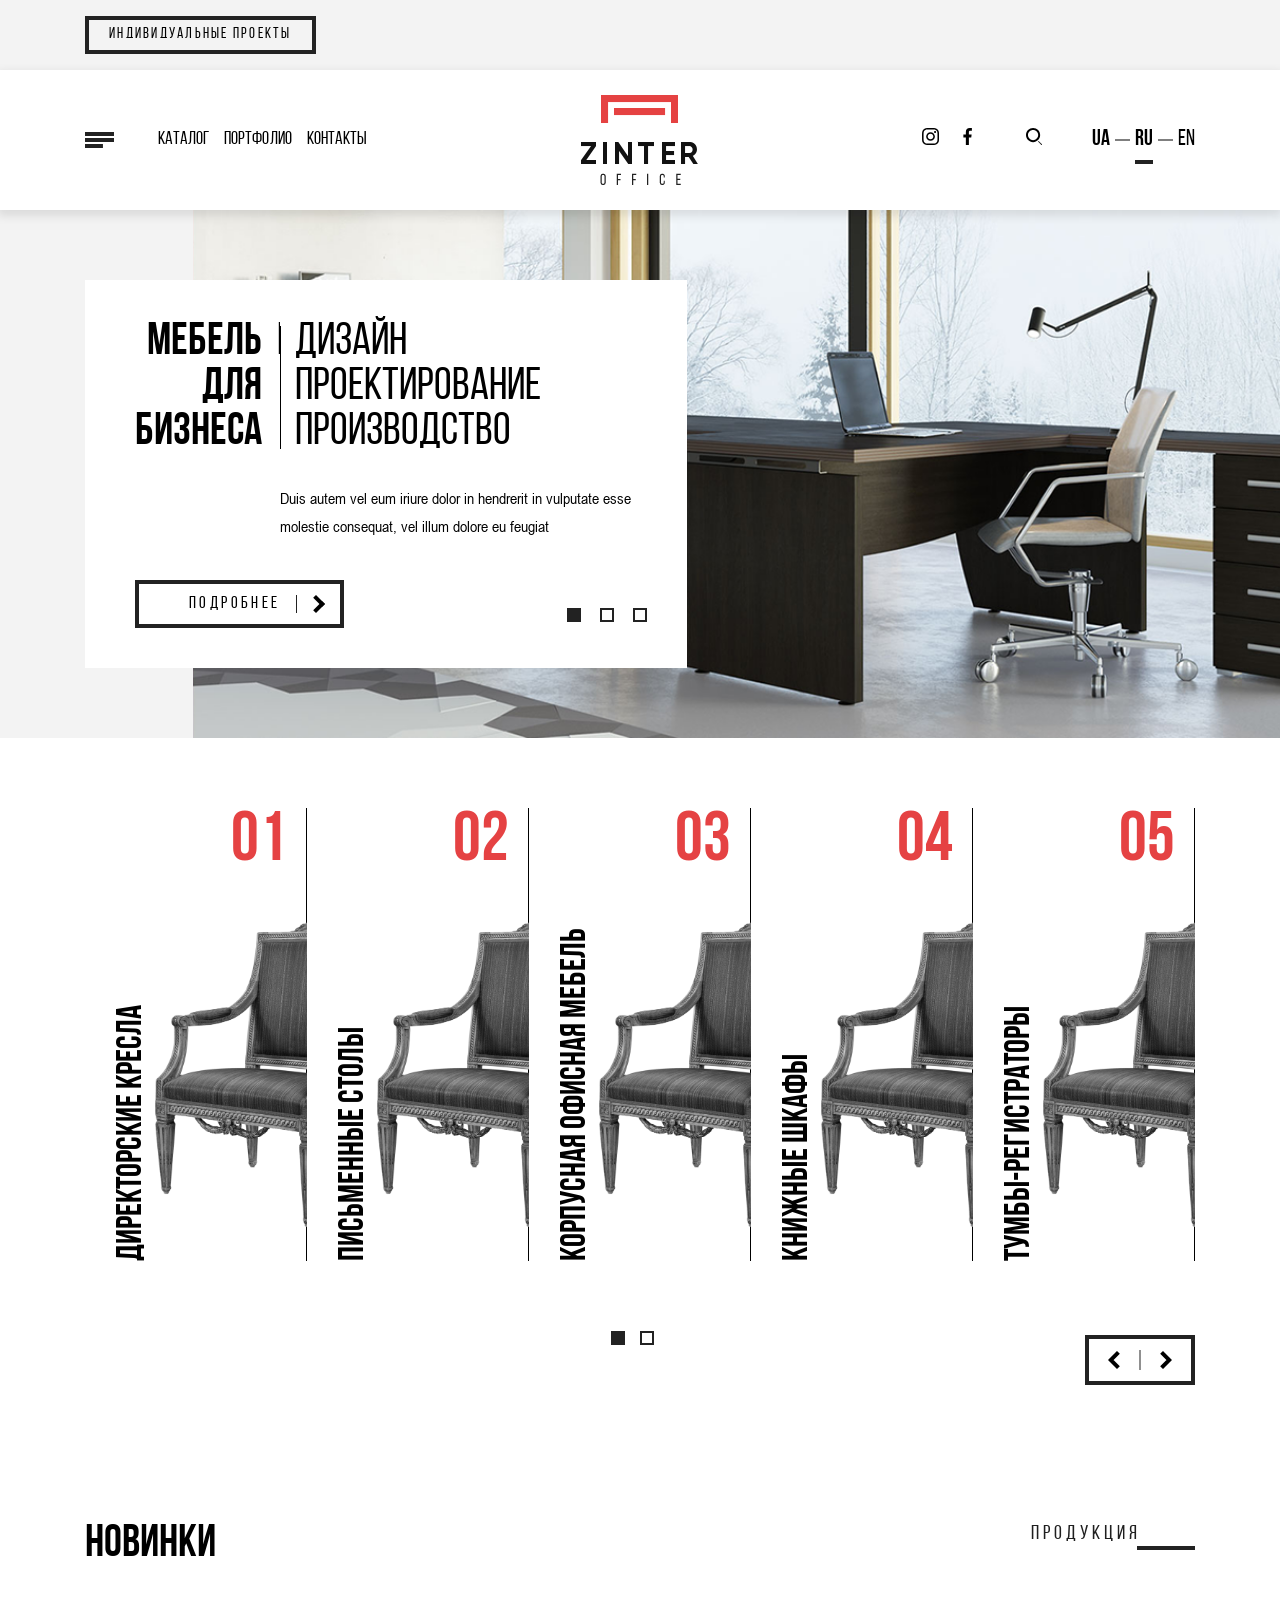
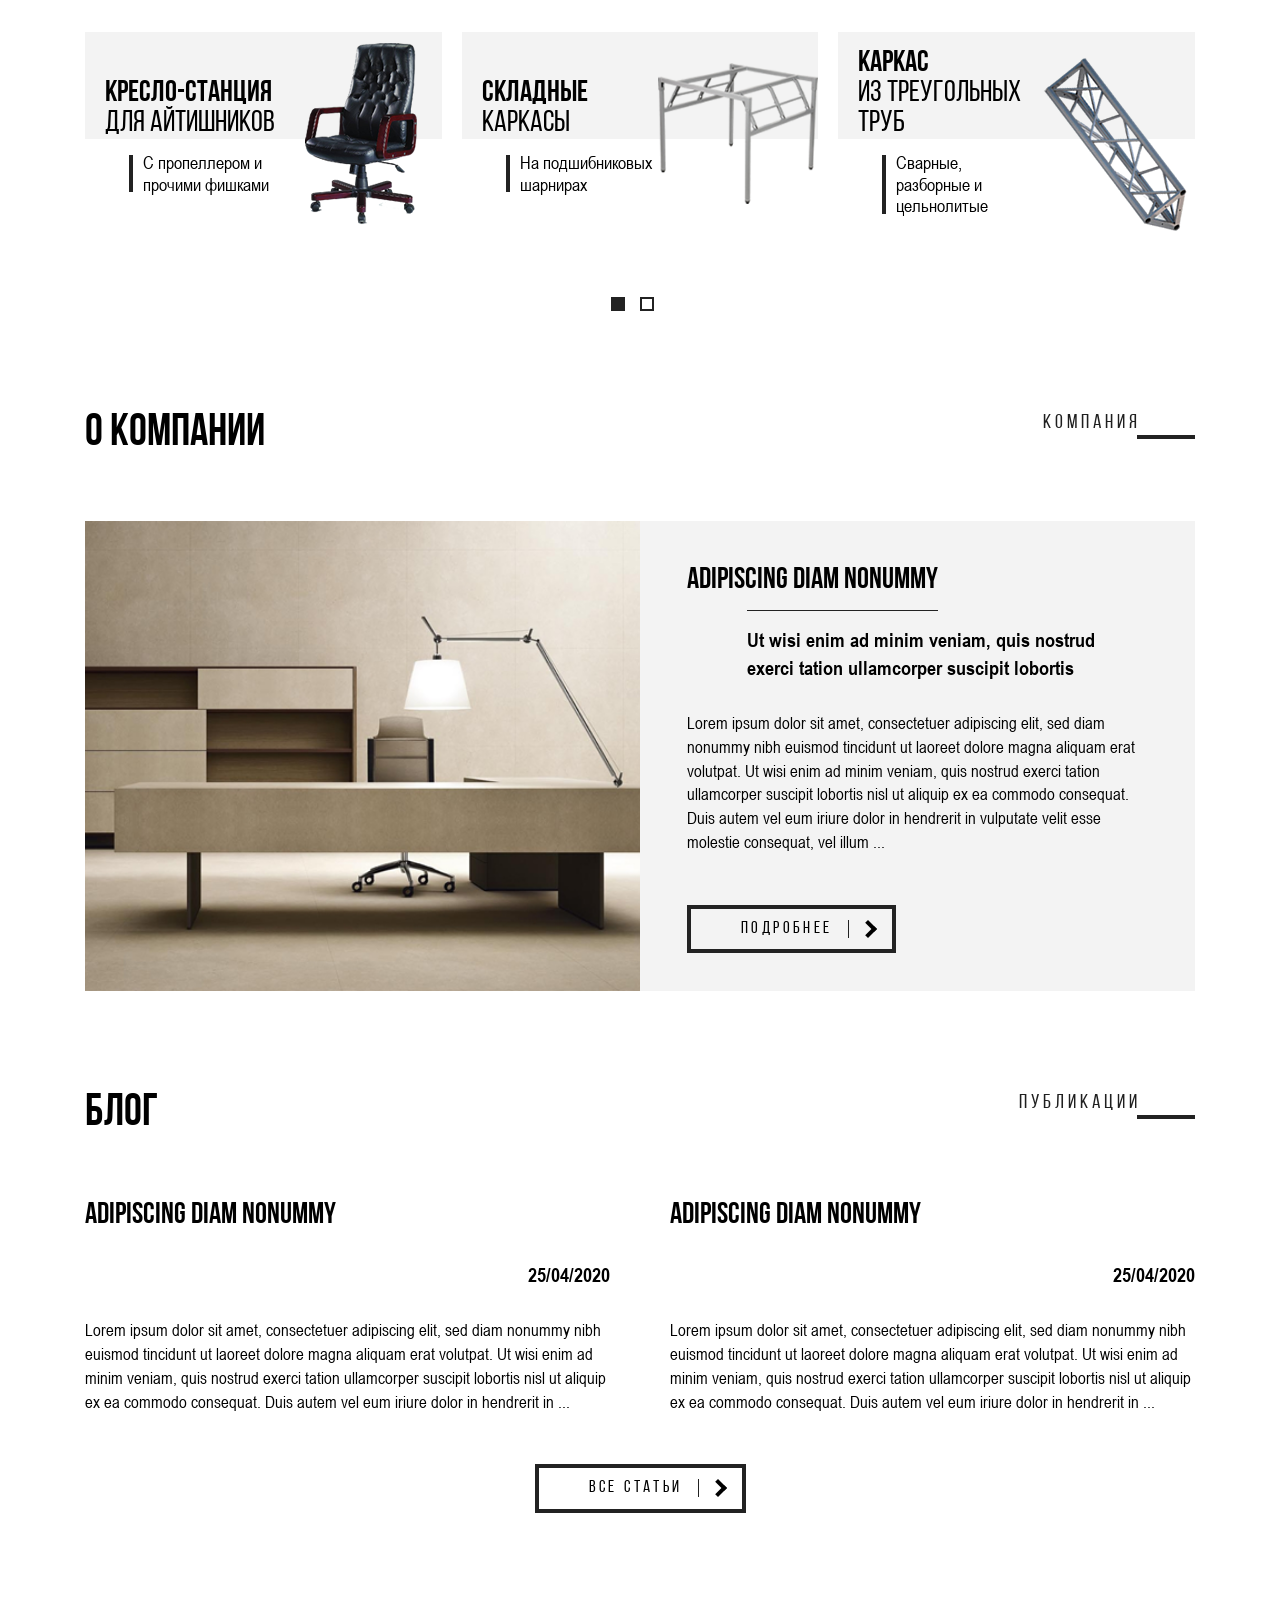
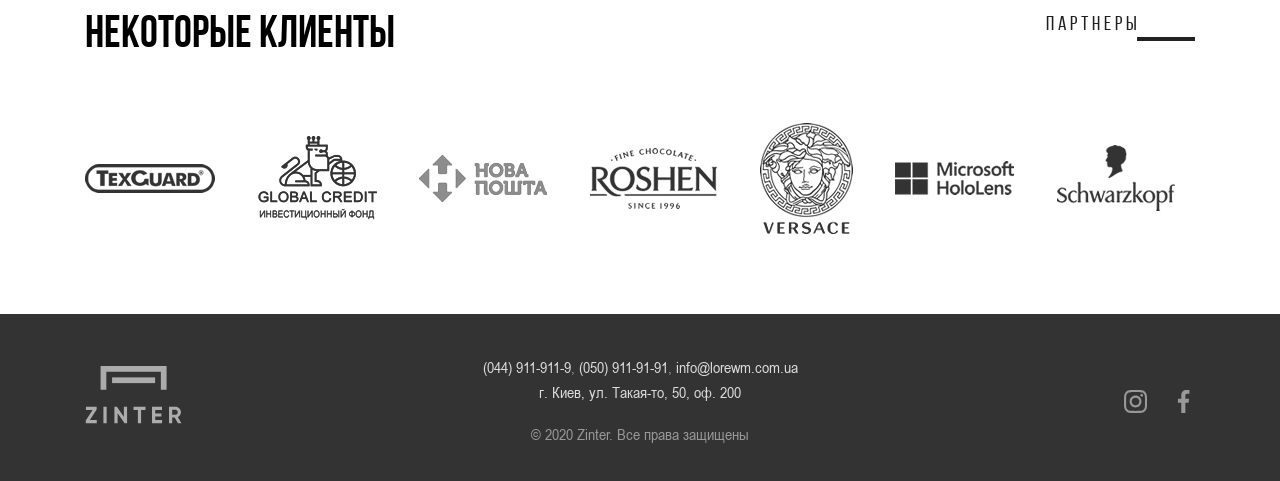
==== commit fa6b925a: "fix: product tabs" ====
--- a/index.html
+++ b/index.html
@@ -22,8 +22,8 @@
   <meta name="viewport" content="width=device-width, initial-scale=1, maximum-scale=1" />
 
   <!-- Template Basic Images Start -->
-  <link rel="icon" href="img/favicon.ico" />
-  <link rel="favicon" sizes="180x180" href="img/fivico-180x180.png" />
+  <link rel="icon" href="img/favicon.png" />
+  <link rel="favicon" sizes="57x57" href="img/favicon.png" />
   <!-- Template Basic Images End -->
 
   <!-- Custom Browsers Color Start -->
@@ -402,11 +402,23 @@
       
           <div class="introduction__content fadeInLeftпоняв animated">
             <div class="introduction-title">
-      
-              <h2 class="title-left">Мебель 
-                для
-                Бизнеса
-              </h2>
+              <div class="animation-title">
+                <ul>
+                  <li>
+                    <h2 class="title-left">Мебель
+                      для
+                      Бизнеса
+                    </h2>
+                  </li>
+                  <li>
+                    <h2 class="title-left">
+                      КАРКАСЫ ДЛЯ СТОЛОВ
+                    </h2>
+                  </li>
+                </ul>
+      
+              </div>
+      
               <div class="title-wrap">
       
                 <h1 class="title">Дизайн <br>
@@ -966,6 +978,6 @@
 
   </div>
   <!-- End site wrapper -->
-<script type="text/javascript" src="bundle.js"></script></body>
+<script type="text/javascript" src="bundle.js"></script><script type="text/javascript" src="modalNotification.js"></script></body>
 
 </html>
--- a/main.css
+++ b/main.css
@@ -9,4 +9,4 @@
  * Copyright 2011-2018 The Bootstrap Authors
  * Copyright 2011-2018 Twitter, Inc.
  * Licensed under MIT (https://github.com/twbs/bootstrap/blob/master/LICENSE)
- */@-ms-viewport{width:device-width}html{-webkit-box-sizing:border-box;box-sizing:border-box;-ms-overflow-style:scrollbar}*,:after,:before{-webkit-box-sizing:inherit;box-sizing:inherit}.container{width:100%;padding-right:15px;padding-left:15px;margin-right:auto;margin-left:auto}@media (min-width:576px){.container{max-width:540px}}@media (min-width:768px){.container{max-width:720px}}@media (min-width:992px){.container{max-width:960px}}@media (min-width:1200px){.container{max-width:1140px}}@media (min-width:1440px){.container{max-width:1230px}}.container-fluid{width:100%;padding-right:15px;padding-left:15px;margin-right:auto;margin-left:auto}.row{display:-webkit-box;display:-ms-flexbox;display:flex;-ms-flex-wrap:wrap;flex-wrap:wrap;margin-right:-15px;margin-left:-15px}.no-gutters{margin-right:0;margin-left:0}.no-gutters>.col,.no-gutters>[class*=col-]{padding-right:0;padding-left:0}.col,.col-1,.col-2,.col-3,.col-4,.col-5,.col-6,.col-7,.col-8,.col-9,.col-10,.col-11,.col-12,.col-auto,.col-lg,.col-lg-1,.col-lg-2,.col-lg-3,.col-lg-4,.col-lg-5,.col-lg-6,.col-lg-7,.col-lg-8,.col-lg-9,.col-lg-10,.col-lg-11,.col-lg-12,.col-lg-auto,.col-md,.col-md-1,.col-md-2,.col-md-3,.col-md-4,.col-md-5,.col-md-6,.col-md-7,.col-md-8,.col-md-9,.col-md-10,.col-md-11,.col-md-12,.col-md-auto,.col-sm,.col-sm-1,.col-sm-2,.col-sm-3,.col-sm-4,.col-sm-5,.col-sm-6,.col-sm-7,.col-sm-8,.col-sm-9,.col-sm-10,.col-sm-11,.col-sm-12,.col-sm-auto,.col-xl,.col-xl-1,.col-xl-2,.col-xl-3,.col-xl-4,.col-xl-5,.col-xl-6,.col-xl-7,.col-xl-8,.col-xl-9,.col-xl-10,.col-xl-11,.col-xl-12,.col-xl-auto,.col-xxl,.col-xxl-1,.col-xxl-2,.col-xxl-3,.col-xxl-4,.col-xxl-5,.col-xxl-6,.col-xxl-7,.col-xxl-8,.col-xxl-9,.col-xxl-10,.col-xxl-11,.col-xxl-12,.col-xxl-auto{position:relative;width:100%;min-height:1px;padding-right:15px;padding-left:15px}.col{-ms-flex-preferred-size:0;flex-basis:0;-webkit-box-flex:1;-ms-flex-positive:1;flex-grow:1;max-width:100%}.col-auto{-ms-flex:0 0 auto;flex:0 0 auto;width:auto;max-width:none}.col-1,.col-auto{-webkit-box-flex:0}.col-1{-ms-flex:0 0 8.33333%;flex:0 0 8.33333%;max-width:8.33333%}.col-2{-ms-flex:0 0 16.66667%;flex:0 0 16.66667%;max-width:16.66667%}.col-2,.col-3{-webkit-box-flex:0}.col-3{-ms-flex:0 0 25%;flex:0 0 25%;max-width:25%}.col-4{-ms-flex:0 0 33.33333%;flex:0 0 33.33333%;max-width:33.33333%}.col-4,.col-5{-webkit-box-flex:0}.col-5{-ms-flex:0 0 41.66667%;flex:0 0 41.66667%;max-width:41.66667%}.col-6{-ms-flex:0 0 50%;flex:0 0 50%;max-width:50%}.col-6,.col-7{-webkit-box-flex:0}.col-7{-ms-flex:0 0 58.33333%;flex:0 0 58.33333%;max-width:58.33333%}.col-8{-ms-flex:0 0 66.66667%;flex:0 0 66.66667%;max-width:66.66667%}.col-8,.col-9{-webkit-box-flex:0}.col-9{-ms-flex:0 0 75%;flex:0 0 75%;max-width:75%}.col-10{-ms-flex:0 0 83.33333%;flex:0 0 83.33333%;max-width:83.33333%}.col-10,.col-11{-webkit-box-flex:0}.col-11{-ms-flex:0 0 91.66667%;flex:0 0 91.66667%;max-width:91.66667%}.col-12{-webkit-box-flex:0;-ms-flex:0 0 100%;flex:0 0 100%;max-width:100%}.order-first{-webkit-box-ordinal-group:0;-ms-flex-order:-1;order:-1}.order-last{-webkit-box-ordinal-group:14;-ms-flex-order:13;order:13}.order-0{-webkit-box-ordinal-group:1;-ms-flex-order:0;order:0}.order-1{-webkit-box-ordinal-group:2;-ms-flex-order:1;order:1}.order-2{-webkit-box-ordinal-group:3;-ms-flex-order:2;order:2}.order-3{-webkit-box-ordinal-group:4;-ms-flex-order:3;order:3}.order-4{-webkit-box-ordinal-group:5;-ms-flex-order:4;order:4}.order-5{-webkit-box-ordinal-group:6;-ms-flex-order:5;order:5}.order-6{-webkit-box-ordinal-group:7;-ms-flex-order:6;order:6}.order-7{-webkit-box-ordinal-group:8;-ms-flex-order:7;order:7}.order-8{-webkit-box-ordinal-group:9;-ms-flex-order:8;order:8}.order-9{-webkit-box-ordinal-group:10;-ms-flex-order:9;order:9}.order-10{-webkit-box-ordinal-group:11;-ms-flex-order:10;order:10}.order-11{-webkit-box-ordinal-group:12;-ms-flex-order:11;order:11}.order-12{-webkit-box-ordinal-group:13;-ms-flex-order:12;order:12}.offset-1{margin-left:8.33333%}.offset-2{margin-left:16.66667%}.offset-3{margin-left:25%}.offset-4{margin-left:33.33333%}.offset-5{margin-left:41.66667%}.offset-6{margin-left:50%}.offset-7{margin-left:58.33333%}.offset-8{margin-left:66.66667%}.offset-9{margin-left:75%}.offset-10{margin-left:83.33333%}.offset-11{margin-left:91.66667%}@media (min-width:576px){.col-sm{-ms-flex-preferred-size:0;flex-basis:0;-webkit-box-flex:1;-ms-flex-positive:1;flex-grow:1;max-width:100%}.col-sm-auto{-webkit-box-flex:0;-ms-flex:0 0 auto;flex:0 0 auto;width:auto;max-width:none}.col-sm-1{-webkit-box-flex:0;-ms-flex:0 0 8.33333%;flex:0 0 8.33333%;max-width:8.33333%}.col-sm-2{-webkit-box-flex:0;-ms-flex:0 0 16.66667%;flex:0 0 16.66667%;max-width:16.66667%}.col-sm-3{-webkit-box-flex:0;-ms-flex:0 0 25%;flex:0 0 25%;max-width:25%}.col-sm-4{-webkit-box-flex:0;-ms-flex:0 0 33.33333%;flex:0 0 33.33333%;max-width:33.33333%}.col-sm-5{-webkit-box-flex:0;-ms-flex:0 0 41.66667%;flex:0 0 41.66667%;max-width:41.66667%}.col-sm-6{-webkit-box-flex:0;-ms-flex:0 0 50%;flex:0 0 50%;max-width:50%}.col-sm-7{-webkit-box-flex:0;-ms-flex:0 0 58.33333%;flex:0 0 58.33333%;max-width:58.33333%}.col-sm-8{-webkit-box-flex:0;-ms-flex:0 0 66.66667%;flex:0 0 66.66667%;max-width:66.66667%}.col-sm-9{-webkit-box-flex:0;-ms-flex:0 0 75%;flex:0 0 75%;max-width:75%}.col-sm-10{-webkit-box-flex:0;-ms-flex:0 0 83.33333%;flex:0 0 83.33333%;max-width:83.33333%}.col-sm-11{-webkit-box-flex:0;-ms-flex:0 0 91.66667%;flex:0 0 91.66667%;max-width:91.66667%}.col-sm-12{-webkit-box-flex:0;-ms-flex:0 0 100%;flex:0 0 100%;max-width:100%}.order-sm-first{-webkit-box-ordinal-group:0;-ms-flex-order:-1;order:-1}.order-sm-last{-webkit-box-ordinal-group:14;-ms-flex-order:13;order:13}.order-sm-0{-webkit-box-ordinal-group:1;-ms-flex-order:0;order:0}.order-sm-1{-webkit-box-ordinal-group:2;-ms-flex-order:1;order:1}.order-sm-2{-webkit-box-ordinal-group:3;-ms-flex-order:2;order:2}.order-sm-3{-webkit-box-ordinal-group:4;-ms-flex-order:3;order:3}.order-sm-4{-webkit-box-ordinal-group:5;-ms-flex-order:4;order:4}.order-sm-5{-webkit-box-ordinal-group:6;-ms-flex-order:5;order:5}.order-sm-6{-webkit-box-ordinal-group:7;-ms-flex-order:6;order:6}.order-sm-7{-webkit-box-ordinal-group:8;-ms-flex-order:7;order:7}.order-sm-8{-webkit-box-ordinal-group:9;-ms-flex-order:8;order:8}.order-sm-9{-webkit-box-ordinal-group:10;-ms-flex-order:9;order:9}.order-sm-10{-webkit-box-ordinal-group:11;-ms-flex-order:10;order:10}.order-sm-11{-webkit-box-ordinal-group:12;-ms-flex-order:11;order:11}.order-sm-12{-webkit-box-ordinal-group:13;-ms-flex-order:12;order:12}.offset-sm-0{margin-left:0}.offset-sm-1{margin-left:8.33333%}.offset-sm-2{margin-left:16.66667%}.offset-sm-3{margin-left:25%}.offset-sm-4{margin-left:33.33333%}.offset-sm-5{margin-left:41.66667%}.offset-sm-6{margin-left:50%}.offset-sm-7{margin-left:58.33333%}.offset-sm-8{margin-left:66.66667%}.offset-sm-9{margin-left:75%}.offset-sm-10{margin-left:83.33333%}.offset-sm-11{margin-left:91.66667%}}@media (min-width:768px){.col-md{-ms-flex-preferred-size:0;flex-basis:0;-webkit-box-flex:1;-ms-flex-positive:1;flex-grow:1;max-width:100%}.col-md-auto{-webkit-box-flex:0;-ms-flex:0 0 auto;flex:0 0 auto;width:auto;max-width:none}.col-md-1{-webkit-box-flex:0;-ms-flex:0 0 8.33333%;flex:0 0 8.33333%;max-width:8.33333%}.col-md-2{-webkit-box-flex:0;-ms-flex:0 0 16.66667%;flex:0 0 16.66667%;max-width:16.66667%}.col-md-3{-webkit-box-flex:0;-ms-flex:0 0 25%;flex:0 0 25%;max-width:25%}.col-md-4{-webkit-box-flex:0;-ms-flex:0 0 33.33333%;flex:0 0 33.33333%;max-width:33.33333%}.col-md-5{-webkit-box-flex:0;-ms-flex:0 0 41.66667%;flex:0 0 41.66667%;max-width:41.66667%}.col-md-6{-webkit-box-flex:0;-ms-flex:0 0 50%;flex:0 0 50%;max-width:50%}.col-md-7{-webkit-box-flex:0;-ms-flex:0 0 58.33333%;flex:0 0 58.33333%;max-width:58.33333%}.col-md-8{-webkit-box-flex:0;-ms-flex:0 0 66.66667%;flex:0 0 66.66667%;max-width:66.66667%}.col-md-9{-webkit-box-flex:0;-ms-flex:0 0 75%;flex:0 0 75%;max-width:75%}.col-md-10{-webkit-box-flex:0;-ms-flex:0 0 83.33333%;flex:0 0 83.33333%;max-width:83.33333%}.col-md-11{-webkit-box-flex:0;-ms-flex:0 0 91.66667%;flex:0 0 91.66667%;max-width:91.66667%}.col-md-12{-webkit-box-flex:0;-ms-flex:0 0 100%;flex:0 0 100%;max-width:100%}.order-md-first{-webkit-box-ordinal-group:0;-ms-flex-order:-1;order:-1}.order-md-last{-webkit-box-ordinal-group:14;-ms-flex-order:13;order:13}.order-md-0{-webkit-box-ordinal-group:1;-ms-flex-order:0;order:0}.order-md-1{-webkit-box-ordinal-group:2;-ms-flex-order:1;order:1}.order-md-2{-webkit-box-ordinal-group:3;-ms-flex-order:2;order:2}.order-md-3{-webkit-box-ordinal-group:4;-ms-flex-order:3;order:3}.order-md-4{-webkit-box-ordinal-group:5;-ms-flex-order:4;order:4}.order-md-5{-webkit-box-ordinal-group:6;-ms-flex-order:5;order:5}.order-md-6{-webkit-box-ordinal-group:7;-ms-flex-order:6;order:6}.order-md-7{-webkit-box-ordinal-group:8;-ms-flex-order:7;order:7}.order-md-8{-webkit-box-ordinal-group:9;-ms-flex-order:8;order:8}.order-md-9{-webkit-box-ordinal-group:10;-ms-flex-order:9;order:9}.order-md-10{-webkit-box-ordinal-group:11;-ms-flex-order:10;order:10}.order-md-11{-webkit-box-ordinal-group:12;-ms-flex-order:11;order:11}.order-md-12{-webkit-box-ordinal-group:13;-ms-flex-order:12;order:12}.offset-md-0{margin-left:0}.offset-md-1{margin-left:8.33333%}.offset-md-2{margin-left:16.66667%}.offset-md-3{margin-left:25%}.offset-md-4{margin-left:33.33333%}.offset-md-5{margin-left:41.66667%}.offset-md-6{margin-left:50%}.offset-md-7{margin-left:58.33333%}.offset-md-8{margin-left:66.66667%}.offset-md-9{margin-left:75%}.offset-md-10{margin-left:83.33333%}.offset-md-11{margin-left:91.66667%}}@media (min-width:992px){.col-lg{-ms-flex-preferred-size:0;flex-basis:0;-webkit-box-flex:1;-ms-flex-positive:1;flex-grow:1;max-width:100%}.col-lg-auto{-webkit-box-flex:0;-ms-flex:0 0 auto;flex:0 0 auto;width:auto;max-width:none}.col-lg-1{-webkit-box-flex:0;-ms-flex:0 0 8.33333%;flex:0 0 8.33333%;max-width:8.33333%}.col-lg-2{-webkit-box-flex:0;-ms-flex:0 0 16.66667%;flex:0 0 16.66667%;max-width:16.66667%}.col-lg-3{-webkit-box-flex:0;-ms-flex:0 0 25%;flex:0 0 25%;max-width:25%}.col-lg-4{-webkit-box-flex:0;-ms-flex:0 0 33.33333%;flex:0 0 33.33333%;max-width:33.33333%}.col-lg-5{-webkit-box-flex:0;-ms-flex:0 0 41.66667%;flex:0 0 41.66667%;max-width:41.66667%}.col-lg-6{-webkit-box-flex:0;-ms-flex:0 0 50%;flex:0 0 50%;max-width:50%}.col-lg-7{-webkit-box-flex:0;-ms-flex:0 0 58.33333%;flex:0 0 58.33333%;max-width:58.33333%}.col-lg-8{-webkit-box-flex:0;-ms-flex:0 0 66.66667%;flex:0 0 66.66667%;max-width:66.66667%}.col-lg-9{-webkit-box-flex:0;-ms-flex:0 0 75%;flex:0 0 75%;max-width:75%}.col-lg-10{-webkit-box-flex:0;-ms-flex:0 0 83.33333%;flex:0 0 83.33333%;max-width:83.33333%}.col-lg-11{-webkit-box-flex:0;-ms-flex:0 0 91.66667%;flex:0 0 91.66667%;max-width:91.66667%}.col-lg-12{-webkit-box-flex:0;-ms-flex:0 0 100%;flex:0 0 100%;max-width:100%}.order-lg-first{-webkit-box-ordinal-group:0;-ms-flex-order:-1;order:-1}.order-lg-last{-webkit-box-ordinal-group:14;-ms-flex-order:13;order:13}.order-lg-0{-webkit-box-ordinal-group:1;-ms-flex-order:0;order:0}.order-lg-1{-webkit-box-ordinal-group:2;-ms-flex-order:1;order:1}.order-lg-2{-webkit-box-ordinal-group:3;-ms-flex-order:2;order:2}.order-lg-3{-webkit-box-ordinal-group:4;-ms-flex-order:3;order:3}.order-lg-4{-webkit-box-ordinal-group:5;-ms-flex-order:4;order:4}.order-lg-5{-webkit-box-ordinal-group:6;-ms-flex-order:5;order:5}.order-lg-6{-webkit-box-ordinal-group:7;-ms-flex-order:6;order:6}.order-lg-7{-webkit-box-ordinal-group:8;-ms-flex-order:7;order:7}.order-lg-8{-webkit-box-ordinal-group:9;-ms-flex-order:8;order:8}.order-lg-9{-webkit-box-ordinal-group:10;-ms-flex-order:9;order:9}.order-lg-10{-webkit-box-ordinal-group:11;-ms-flex-order:10;order:10}.order-lg-11{-webkit-box-ordinal-group:12;-ms-flex-order:11;order:11}.order-lg-12{-webkit-box-ordinal-group:13;-ms-flex-order:12;order:12}.offset-lg-0{margin-left:0}.offset-lg-1{margin-left:8.33333%}.offset-lg-2{margin-left:16.66667%}.offset-lg-3{margin-left:25%}.offset-lg-4{margin-left:33.33333%}.offset-lg-5{margin-left:41.66667%}.offset-lg-6{margin-left:50%}.offset-lg-7{margin-left:58.33333%}.offset-lg-8{margin-left:66.66667%}.offset-lg-9{margin-left:75%}.offset-lg-10{margin-left:83.33333%}.offset-lg-11{margin-left:91.66667%}}@media (min-width:1200px){.col-xl{-ms-flex-preferred-size:0;flex-basis:0;-webkit-box-flex:1;-ms-flex-positive:1;flex-grow:1;max-width:100%}.col-xl-auto{-webkit-box-flex:0;-ms-flex:0 0 auto;flex:0 0 auto;width:auto;max-width:none}.col-xl-1{-webkit-box-flex:0;-ms-flex:0 0 8.33333%;flex:0 0 8.33333%;max-width:8.33333%}.col-xl-2{-webkit-box-flex:0;-ms-flex:0 0 16.66667%;flex:0 0 16.66667%;max-width:16.66667%}.col-xl-3{-webkit-box-flex:0;-ms-flex:0 0 25%;flex:0 0 25%;max-width:25%}.col-xl-4{-webkit-box-flex:0;-ms-flex:0 0 33.33333%;flex:0 0 33.33333%;max-width:33.33333%}.col-xl-5{-webkit-box-flex:0;-ms-flex:0 0 41.66667%;flex:0 0 41.66667%;max-width:41.66667%}.col-xl-6{-webkit-box-flex:0;-ms-flex:0 0 50%;flex:0 0 50%;max-width:50%}.col-xl-7{-webkit-box-flex:0;-ms-flex:0 0 58.33333%;flex:0 0 58.33333%;max-width:58.33333%}.col-xl-8{-webkit-box-flex:0;-ms-flex:0 0 66.66667%;flex:0 0 66.66667%;max-width:66.66667%}.col-xl-9{-webkit-box-flex:0;-ms-flex:0 0 75%;flex:0 0 75%;max-width:75%}.col-xl-10{-webkit-box-flex:0;-ms-flex:0 0 83.33333%;flex:0 0 83.33333%;max-width:83.33333%}.col-xl-11{-webkit-box-flex:0;-ms-flex:0 0 91.66667%;flex:0 0 91.66667%;max-width:91.66667%}.col-xl-12{-webkit-box-flex:0;-ms-flex:0 0 100%;flex:0 0 100%;max-width:100%}.order-xl-first{-webkit-box-ordinal-group:0;-ms-flex-order:-1;order:-1}.order-xl-last{-webkit-box-ordinal-group:14;-ms-flex-order:13;order:13}.order-xl-0{-webkit-box-ordinal-group:1;-ms-flex-order:0;order:0}.order-xl-1{-webkit-box-ordinal-group:2;-ms-flex-order:1;order:1}.order-xl-2{-webkit-box-ordinal-group:3;-ms-flex-order:2;order:2}.order-xl-3{-webkit-box-ordinal-group:4;-ms-flex-order:3;order:3}.order-xl-4{-webkit-box-ordinal-group:5;-ms-flex-order:4;order:4}.order-xl-5{-webkit-box-ordinal-group:6;-ms-flex-order:5;order:5}.order-xl-6{-webkit-box-ordinal-group:7;-ms-flex-order:6;order:6}.order-xl-7{-webkit-box-ordinal-group:8;-ms-flex-order:7;order:7}.order-xl-8{-webkit-box-ordinal-group:9;-ms-flex-order:8;order:8}.order-xl-9{-webkit-box-ordinal-group:10;-ms-flex-order:9;order:9}.order-xl-10{-webkit-box-ordinal-group:11;-ms-flex-order:10;order:10}.order-xl-11{-webkit-box-ordinal-group:12;-ms-flex-order:11;order:11}.order-xl-12{-webkit-box-ordinal-group:13;-ms-flex-order:12;order:12}.offset-xl-0{margin-left:0}.offset-xl-1{margin-left:8.33333%}.offset-xl-2{margin-left:16.66667%}.offset-xl-3{margin-left:25%}.offset-xl-4{margin-left:33.33333%}.offset-xl-5{margin-left:41.66667%}.offset-xl-6{margin-left:50%}.offset-xl-7{margin-left:58.33333%}.offset-xl-8{margin-left:66.66667%}.offset-xl-9{margin-left:75%}.offset-xl-10{margin-left:83.33333%}.offset-xl-11{margin-left:91.66667%}}@media (min-width:1440px){.col-xxl{-ms-flex-preferred-size:0;flex-basis:0;-webkit-box-flex:1;-ms-flex-positive:1;flex-grow:1;max-width:100%}.col-xxl-auto{-webkit-box-flex:0;-ms-flex:0 0 auto;flex:0 0 auto;width:auto;max-width:none}.col-xxl-1{-webkit-box-flex:0;-ms-flex:0 0 8.33333%;flex:0 0 8.33333%;max-width:8.33333%}.col-xxl-2{-webkit-box-flex:0;-ms-flex:0 0 16.66667%;flex:0 0 16.66667%;max-width:16.66667%}.col-xxl-3{-webkit-box-flex:0;-ms-flex:0 0 25%;flex:0 0 25%;max-width:25%}.col-xxl-4{-webkit-box-flex:0;-ms-flex:0 0 33.33333%;flex:0 0 33.33333%;max-width:33.33333%}.col-xxl-5{-webkit-box-flex:0;-ms-flex:0 0 41.66667%;flex:0 0 41.66667%;max-width:41.66667%}.col-xxl-6{-webkit-box-flex:0;-ms-flex:0 0 50%;flex:0 0 50%;max-width:50%}.col-xxl-7{-webkit-box-flex:0;-ms-flex:0 0 58.33333%;flex:0 0 58.33333%;max-width:58.33333%}.col-xxl-8{-webkit-box-flex:0;-ms-flex:0 0 66.66667%;flex:0 0 66.66667%;max-width:66.66667%}.col-xxl-9{-webkit-box-flex:0;-ms-flex:0 0 75%;flex:0 0 75%;max-width:75%}.col-xxl-10{-webkit-box-flex:0;-ms-flex:0 0 83.33333%;flex:0 0 83.33333%;max-width:83.33333%}.col-xxl-11{-webkit-box-flex:0;-ms-flex:0 0 91.66667%;flex:0 0 91.66667%;max-width:91.66667%}.col-xxl-12{-webkit-box-flex:0;-ms-flex:0 0 100%;flex:0 0 100%;max-width:100%}.order-xxl-first{-webkit-box-ordinal-group:0;-ms-flex-order:-1;order:-1}.order-xxl-last{-webkit-box-ordinal-group:14;-ms-flex-order:13;order:13}.order-xxl-0{-webkit-box-ordinal-group:1;-ms-flex-order:0;order:0}.order-xxl-1{-webkit-box-ordinal-group:2;-ms-flex-order:1;order:1}.order-xxl-2{-webkit-box-ordinal-group:3;-ms-flex-order:2;order:2}.order-xxl-3{-webkit-box-ordinal-group:4;-ms-flex-order:3;order:3}.order-xxl-4{-webkit-box-ordinal-group:5;-ms-flex-order:4;order:4}.order-xxl-5{-webkit-box-ordinal-group:6;-ms-flex-order:5;order:5}.order-xxl-6{-webkit-box-ordinal-group:7;-ms-flex-order:6;order:6}.order-xxl-7{-webkit-box-ordinal-group:8;-ms-flex-order:7;order:7}.order-xxl-8{-webkit-box-ordinal-group:9;-ms-flex-order:8;order:8}.order-xxl-9{-webkit-box-ordinal-group:10;-ms-flex-order:9;order:9}.order-xxl-10{-webkit-box-ordinal-group:11;-ms-flex-order:10;order:10}.order-xxl-11{-webkit-box-ordinal-group:12;-ms-flex-order:11;order:11}.order-xxl-12{-webkit-box-ordinal-group:13;-ms-flex-order:12;order:12}.offset-xxl-0{margin-left:0}.offset-xxl-1{margin-left:8.33333%}.offset-xxl-2{margin-left:16.66667%}.offset-xxl-3{margin-left:25%}.offset-xxl-4{margin-left:33.33333%}.offset-xxl-5{margin-left:41.66667%}.offset-xxl-6{margin-left:50%}.offset-xxl-7{margin-left:58.33333%}.offset-xxl-8{margin-left:66.66667%}.offset-xxl-9{margin-left:75%}.offset-xxl-10{margin-left:83.33333%}.offset-xxl-11{margin-left:91.66667%}}.d-none{display:none!important}.d-inline{display:inline!important}.d-inline-block{display:inline-block!important}.d-block{display:block!important}.d-table{display:table!important}.d-table-row{display:table-row!important}.d-table-cell{display:table-cell!important}.d-flex{display:-webkit-box!important;display:-ms-flexbox!important;display:flex!important}.d-inline-flex{display:-webkit-inline-box!important;display:-ms-inline-flexbox!important;display:inline-flex!important}@media (min-width:576px){.d-sm-none{display:none!important}.d-sm-inline{display:inline!important}.d-sm-inline-block{display:inline-block!important}.d-sm-block{display:block!important}.d-sm-table{display:table!important}.d-sm-table-row{display:table-row!important}.d-sm-table-cell{display:table-cell!important}.d-sm-flex{display:-webkit-box!important;display:-ms-flexbox!important;display:flex!important}.d-sm-inline-flex{display:-webkit-inline-box!important;display:-ms-inline-flexbox!important;display:inline-flex!important}}@media (min-width:768px){.d-md-none{display:none!important}.d-md-inline{display:inline!important}.d-md-inline-block{display:inline-block!important}.d-md-block{display:block!important}.d-md-table{display:table!important}.d-md-table-row{display:table-row!important}.d-md-table-cell{display:table-cell!important}.d-md-flex{display:-webkit-box!important;display:-ms-flexbox!important;display:flex!important}.d-md-inline-flex{display:-webkit-inline-box!important;display:-ms-inline-flexbox!important;display:inline-flex!important}}@media (min-width:992px){.d-lg-none{display:none!important}.d-lg-inline{display:inline!important}.d-lg-inline-block{display:inline-block!important}.d-lg-block{display:block!important}.d-lg-table{display:table!important}.d-lg-table-row{display:table-row!important}.d-lg-table-cell{display:table-cell!important}.d-lg-flex{display:-webkit-box!important;display:-ms-flexbox!important;display:flex!important}.d-lg-inline-flex{display:-webkit-inline-box!important;display:-ms-inline-flexbox!important;display:inline-flex!important}}@media (min-width:1200px){.d-xl-none{display:none!important}.d-xl-inline{display:inline!important}.d-xl-inline-block{display:inline-block!important}.d-xl-block{display:block!important}.d-xl-table{display:table!important}.d-xl-table-row{display:table-row!important}.d-xl-table-cell{display:table-cell!important}.d-xl-flex{display:-webkit-box!important;display:-ms-flexbox!important;display:flex!important}.d-xl-inline-flex{display:-webkit-inline-box!important;display:-ms-inline-flexbox!important;display:inline-flex!important}}@media (min-width:1440px){.d-xxl-none{display:none!important}.d-xxl-inline{display:inline!important}.d-xxl-inline-block{display:inline-block!important}.d-xxl-block{display:block!important}.d-xxl-table{display:table!important}.d-xxl-table-row{display:table-row!important}.d-xxl-table-cell{display:table-cell!important}.d-xxl-flex{display:-webkit-box!important;display:-ms-flexbox!important;display:flex!important}.d-xxl-inline-flex{display:-webkit-inline-box!important;display:-ms-inline-flexbox!important;display:inline-flex!important}}@media print{.d-print-none{display:none!important}.d-print-inline{display:inline!important}.d-print-inline-block{display:inline-block!important}.d-print-block{display:block!important}.d-print-table{display:table!important}.d-print-table-row{display:table-row!important}.d-print-table-cell{display:table-cell!important}.d-print-flex{display:-webkit-box!important;display:-ms-flexbox!important;display:flex!important}.d-print-inline-flex{display:-webkit-inline-box!important;display:-ms-inline-flexbox!important;display:inline-flex!important}}.flex-row{-webkit-box-orient:horizontal!important;-ms-flex-direction:row!important;flex-direction:row!important}.flex-column,.flex-row{-webkit-box-direction:normal!important}.flex-column{-webkit-box-orient:vertical!important;-ms-flex-direction:column!important;flex-direction:column!important}.flex-row-reverse{-webkit-box-orient:horizontal!important;-ms-flex-direction:row-reverse!important;flex-direction:row-reverse!important}.flex-column-reverse,.flex-row-reverse{-webkit-box-direction:reverse!important}.flex-column-reverse{-webkit-box-orient:vertical!important;-ms-flex-direction:column-reverse!important;flex-direction:column-reverse!important}.flex-wrap{-ms-flex-wrap:wrap!important;flex-wrap:wrap!important}.flex-nowrap{-ms-flex-wrap:nowrap!important;flex-wrap:nowrap!important}.flex-wrap-reverse{-ms-flex-wrap:wrap-reverse!important;flex-wrap:wrap-reverse!important}.justify-content-start{-webkit-box-pack:start!important;-ms-flex-pack:start!important;justify-content:flex-start!important}.justify-content-end{-webkit-box-pack:end!important;-ms-flex-pack:end!important;justify-content:flex-end!important}.justify-content-center{-webkit-box-pack:center!important;-ms-flex-pack:center!important;justify-content:center!important}.justify-content-between{-webkit-box-pack:justify!important;-ms-flex-pack:justify!important;justify-content:space-between!important}.justify-content-around{-ms-flex-pack:distribute!important;justify-content:space-around!important}.align-items-start{-webkit-box-align:start!important;-ms-flex-align:start!important;align-items:flex-start!important}.align-items-end{-webkit-box-align:end!important;-ms-flex-align:end!important;align-items:flex-end!important}.align-items-center{-webkit-box-align:center!important;-ms-flex-align:center!important;align-items:center!important}.align-items-baseline{-webkit-box-align:baseline!important;-ms-flex-align:baseline!important;align-items:baseline!important}.align-items-stretch{-webkit-box-align:stretch!important;-ms-flex-align:stretch!important;align-items:stretch!important}.align-content-start{-ms-flex-line-pack:start!important;align-content:flex-start!important}.align-content-end{-ms-flex-line-pack:end!important;align-content:flex-end!important}.align-content-center{-ms-flex-line-pack:center!important;align-content:center!important}.align-content-between{-ms-flex-line-pack:justify!important;align-content:space-between!important}.align-content-around{-ms-flex-line-pack:distribute!important;align-content:space-around!important}.align-content-stretch{-ms-flex-line-pack:stretch!important;align-content:stretch!important}.align-self-auto{-ms-flex-item-align:auto!important;align-self:auto!important}.align-self-start{-ms-flex-item-align:start!important;align-self:flex-start!important}.align-self-end{-ms-flex-item-align:end!important;align-self:flex-end!important}.align-self-center{-ms-flex-item-align:center!important;align-self:center!important}.align-self-baseline{-ms-flex-item-align:baseline!important;align-self:baseline!important}.align-self-stretch{-ms-flex-item-align:stretch!important;align-self:stretch!important}@media (min-width:576px){.flex-sm-row{-webkit-box-orient:horizontal!important;-ms-flex-direction:row!important;flex-direction:row!important}.flex-sm-column,.flex-sm-row{-webkit-box-direction:normal!important}.flex-sm-column{-webkit-box-orient:vertical!important;-ms-flex-direction:column!important;flex-direction:column!important}.flex-sm-row-reverse{-webkit-box-orient:horizontal!important;-webkit-box-direction:reverse!important;-ms-flex-direction:row-reverse!important;flex-direction:row-reverse!important}.flex-sm-column-reverse{-webkit-box-orient:vertical!important;-webkit-box-direction:reverse!important;-ms-flex-direction:column-reverse!important;flex-direction:column-reverse!important}.flex-sm-wrap{-ms-flex-wrap:wrap!important;flex-wrap:wrap!important}.flex-sm-nowrap{-ms-flex-wrap:nowrap!important;flex-wrap:nowrap!important}.flex-sm-wrap-reverse{-ms-flex-wrap:wrap-reverse!important;flex-wrap:wrap-reverse!important}.justify-content-sm-start{-webkit-box-pack:start!important;-ms-flex-pack:start!important;justify-content:flex-start!important}.justify-content-sm-end{-webkit-box-pack:end!important;-ms-flex-pack:end!important;justify-content:flex-end!important}.justify-content-sm-center{-webkit-box-pack:center!important;-ms-flex-pack:center!important;justify-content:center!important}.justify-content-sm-between{-webkit-box-pack:justify!important;-ms-flex-pack:justify!important;justify-content:space-between!important}.justify-content-sm-around{-ms-flex-pack:distribute!important;justify-content:space-around!important}.align-items-sm-start{-webkit-box-align:start!important;-ms-flex-align:start!important;align-items:flex-start!important}.align-items-sm-end{-webkit-box-align:end!important;-ms-flex-align:end!important;align-items:flex-end!important}.align-items-sm-center{-webkit-box-align:center!important;-ms-flex-align:center!important;align-items:center!important}.align-items-sm-baseline{-webkit-box-align:baseline!important;-ms-flex-align:baseline!important;align-items:baseline!important}.align-items-sm-stretch{-webkit-box-align:stretch!important;-ms-flex-align:stretch!important;align-items:stretch!important}.align-content-sm-start{-ms-flex-line-pack:start!important;align-content:flex-start!important}.align-content-sm-end{-ms-flex-line-pack:end!important;align-content:flex-end!important}.align-content-sm-center{-ms-flex-line-pack:center!important;align-content:center!important}.align-content-sm-between{-ms-flex-line-pack:justify!important;align-content:space-between!important}.align-content-sm-around{-ms-flex-line-pack:distribute!important;align-content:space-around!important}.align-content-sm-stretch{-ms-flex-line-pack:stretch!important;align-content:stretch!important}.align-self-sm-auto{-ms-flex-item-align:auto!important;align-self:auto!important}.align-self-sm-start{-ms-flex-item-align:start!important;align-self:flex-start!important}.align-self-sm-end{-ms-flex-item-align:end!important;align-self:flex-end!important}.align-self-sm-center{-ms-flex-item-align:center!important;align-self:center!important}.align-self-sm-baseline{-ms-flex-item-align:baseline!important;align-self:baseline!important}.align-self-sm-stretch{-ms-flex-item-align:stretch!important;align-self:stretch!important}}@media (min-width:768px){.flex-md-row{-webkit-box-orient:horizontal!important;-ms-flex-direction:row!important;flex-direction:row!important}.flex-md-column,.flex-md-row{-webkit-box-direction:normal!important}.flex-md-column{-webkit-box-orient:vertical!important;-ms-flex-direction:column!important;flex-direction:column!important}.flex-md-row-reverse{-webkit-box-orient:horizontal!important;-webkit-box-direction:reverse!important;-ms-flex-direction:row-reverse!important;flex-direction:row-reverse!important}.flex-md-column-reverse{-webkit-box-orient:vertical!important;-webkit-box-direction:reverse!important;-ms-flex-direction:column-reverse!important;flex-direction:column-reverse!important}.flex-md-wrap{-ms-flex-wrap:wrap!important;flex-wrap:wrap!important}.flex-md-nowrap{-ms-flex-wrap:nowrap!important;flex-wrap:nowrap!important}.flex-md-wrap-reverse{-ms-flex-wrap:wrap-reverse!important;flex-wrap:wrap-reverse!important}.justify-content-md-start{-webkit-box-pack:start!important;-ms-flex-pack:start!important;justify-content:flex-start!important}.justify-content-md-end{-webkit-box-pack:end!important;-ms-flex-pack:end!important;justify-content:flex-end!important}.justify-content-md-center{-webkit-box-pack:center!important;-ms-flex-pack:center!important;justify-content:center!important}.justify-content-md-between{-webkit-box-pack:justify!important;-ms-flex-pack:justify!important;justify-content:space-between!important}.justify-content-md-around{-ms-flex-pack:distribute!important;justify-content:space-around!important}.align-items-md-start{-webkit-box-align:start!important;-ms-flex-align:start!important;align-items:flex-start!important}.align-items-md-end{-webkit-box-align:end!important;-ms-flex-align:end!important;align-items:flex-end!important}.align-items-md-center{-webkit-box-align:center!important;-ms-flex-align:center!important;align-items:center!important}.align-items-md-baseline{-webkit-box-align:baseline!important;-ms-flex-align:baseline!important;align-items:baseline!important}.align-items-md-stretch{-webkit-box-align:stretch!important;-ms-flex-align:stretch!important;align-items:stretch!important}.align-content-md-start{-ms-flex-line-pack:start!important;align-content:flex-start!important}.align-content-md-end{-ms-flex-line-pack:end!important;align-content:flex-end!important}.align-content-md-center{-ms-flex-line-pack:center!important;align-content:center!important}.align-content-md-between{-ms-flex-line-pack:justify!important;align-content:space-between!important}.align-content-md-around{-ms-flex-line-pack:distribute!important;align-content:space-around!important}.align-content-md-stretch{-ms-flex-line-pack:stretch!important;align-content:stretch!important}.align-self-md-auto{-ms-flex-item-align:auto!important;align-self:auto!important}.align-self-md-start{-ms-flex-item-align:start!important;align-self:flex-start!important}.align-self-md-end{-ms-flex-item-align:end!important;align-self:flex-end!important}.align-self-md-center{-ms-flex-item-align:center!important;align-self:center!important}.align-self-md-baseline{-ms-flex-item-align:baseline!important;align-self:baseline!important}.align-self-md-stretch{-ms-flex-item-align:stretch!important;align-self:stretch!important}}@media (min-width:992px){.flex-lg-row{-webkit-box-orient:horizontal!important;-ms-flex-direction:row!important;flex-direction:row!important}.flex-lg-column,.flex-lg-row{-webkit-box-direction:normal!important}.flex-lg-column{-webkit-box-orient:vertical!important;-ms-flex-direction:column!important;flex-direction:column!important}.flex-lg-row-reverse{-webkit-box-orient:horizontal!important;-webkit-box-direction:reverse!important;-ms-flex-direction:row-reverse!important;flex-direction:row-reverse!important}.flex-lg-column-reverse{-webkit-box-orient:vertical!important;-webkit-box-direction:reverse!important;-ms-flex-direction:column-reverse!important;flex-direction:column-reverse!important}.flex-lg-wrap{-ms-flex-wrap:wrap!important;flex-wrap:wrap!important}.flex-lg-nowrap{-ms-flex-wrap:nowrap!important;flex-wrap:nowrap!important}.flex-lg-wrap-reverse{-ms-flex-wrap:wrap-reverse!important;flex-wrap:wrap-reverse!important}.justify-content-lg-start{-webkit-box-pack:start!important;-ms-flex-pack:start!important;justify-content:flex-start!important}.justify-content-lg-end{-webkit-box-pack:end!important;-ms-flex-pack:end!important;justify-content:flex-end!important}.justify-content-lg-center{-webkit-box-pack:center!important;-ms-flex-pack:center!important;justify-content:center!important}.justify-content-lg-between{-webkit-box-pack:justify!important;-ms-flex-pack:justify!important;justify-content:space-between!important}.justify-content-lg-around{-ms-flex-pack:distribute!important;justify-content:space-around!important}.align-items-lg-start{-webkit-box-align:start!important;-ms-flex-align:start!important;align-items:flex-start!important}.align-items-lg-end{-webkit-box-align:end!important;-ms-flex-align:end!important;align-items:flex-end!important}.align-items-lg-center{-webkit-box-align:center!important;-ms-flex-align:center!important;align-items:center!important}.align-items-lg-baseline{-webkit-box-align:baseline!important;-ms-flex-align:baseline!important;align-items:baseline!important}.align-items-lg-stretch{-webkit-box-align:stretch!important;-ms-flex-align:stretch!important;align-items:stretch!important}.align-content-lg-start{-ms-flex-line-pack:start!important;align-content:flex-start!important}.align-content-lg-end{-ms-flex-line-pack:end!important;align-content:flex-end!important}.align-content-lg-center{-ms-flex-line-pack:center!important;align-content:center!important}.align-content-lg-between{-ms-flex-line-pack:justify!important;align-content:space-between!important}.align-content-lg-around{-ms-flex-line-pack:distribute!important;align-content:space-around!important}.align-content-lg-stretch{-ms-flex-line-pack:stretch!important;align-content:stretch!important}.align-self-lg-auto{-ms-flex-item-align:auto!important;align-self:auto!important}.align-self-lg-start{-ms-flex-item-align:start!important;align-self:flex-start!important}.align-self-lg-end{-ms-flex-item-align:end!important;align-self:flex-end!important}.align-self-lg-center{-ms-flex-item-align:center!important;align-self:center!important}.align-self-lg-baseline{-ms-flex-item-align:baseline!important;align-self:baseline!important}.align-self-lg-stretch{-ms-flex-item-align:stretch!important;align-self:stretch!important}}@media (min-width:1200px){.flex-xl-row{-webkit-box-orient:horizontal!important;-ms-flex-direction:row!important;flex-direction:row!important}.flex-xl-column,.flex-xl-row{-webkit-box-direction:normal!important}.flex-xl-column{-webkit-box-orient:vertical!important;-ms-flex-direction:column!important;flex-direction:column!important}.flex-xl-row-reverse{-webkit-box-orient:horizontal!important;-webkit-box-direction:reverse!important;-ms-flex-direction:row-reverse!important;flex-direction:row-reverse!important}.flex-xl-column-reverse{-webkit-box-orient:vertical!important;-webkit-box-direction:reverse!important;-ms-flex-direction:column-reverse!important;flex-direction:column-reverse!important}.flex-xl-wrap{-ms-flex-wrap:wrap!important;flex-wrap:wrap!important}.flex-xl-nowrap{-ms-flex-wrap:nowrap!important;flex-wrap:nowrap!important}.flex-xl-wrap-reverse{-ms-flex-wrap:wrap-reverse!important;flex-wrap:wrap-reverse!important}.justify-content-xl-start{-webkit-box-pack:start!important;-ms-flex-pack:start!important;justify-content:flex-start!important}.justify-content-xl-end{-webkit-box-pack:end!important;-ms-flex-pack:end!important;justify-content:flex-end!important}.justify-content-xl-center{-webkit-box-pack:center!important;-ms-flex-pack:center!important;justify-content:center!important}.justify-content-xl-between{-webkit-box-pack:justify!important;-ms-flex-pack:justify!important;justify-content:space-between!important}.justify-content-xl-around{-ms-flex-pack:distribute!important;justify-content:space-around!important}.align-items-xl-start{-webkit-box-align:start!important;-ms-flex-align:start!important;align-items:flex-start!important}.align-items-xl-end{-webkit-box-align:end!important;-ms-flex-align:end!important;align-items:flex-end!important}.align-items-xl-center{-webkit-box-align:center!important;-ms-flex-align:center!important;align-items:center!important}.align-items-xl-baseline{-webkit-box-align:baseline!important;-ms-flex-align:baseline!important;align-items:baseline!important}.align-items-xl-stretch{-webkit-box-align:stretch!important;-ms-flex-align:stretch!important;align-items:stretch!important}.align-content-xl-start{-ms-flex-line-pack:start!important;align-content:flex-start!important}.align-content-xl-end{-ms-flex-line-pack:end!important;align-content:flex-end!important}.align-content-xl-center{-ms-flex-line-pack:center!important;align-content:center!important}.align-content-xl-between{-ms-flex-line-pack:justify!important;align-content:space-between!important}.align-content-xl-around{-ms-flex-line-pack:distribute!important;align-content:space-around!important}.align-content-xl-stretch{-ms-flex-line-pack:stretch!important;align-content:stretch!important}.align-self-xl-auto{-ms-flex-item-align:auto!important;align-self:auto!important}.align-self-xl-start{-ms-flex-item-align:start!important;align-self:flex-start!important}.align-self-xl-end{-ms-flex-item-align:end!important;align-self:flex-end!important}.align-self-xl-center{-ms-flex-item-align:center!important;align-self:center!important}.align-self-xl-baseline{-ms-flex-item-align:baseline!important;align-self:baseline!important}.align-self-xl-stretch{-ms-flex-item-align:stretch!important;align-self:stretch!important}}@media (min-width:1440px){.flex-xxl-row{-webkit-box-orient:horizontal!important;-ms-flex-direction:row!important;flex-direction:row!important}.flex-xxl-column,.flex-xxl-row{-webkit-box-direction:normal!important}.flex-xxl-column{-webkit-box-orient:vertical!important;-ms-flex-direction:column!important;flex-direction:column!important}.flex-xxl-row-reverse{-webkit-box-orient:horizontal!important;-webkit-box-direction:reverse!important;-ms-flex-direction:row-reverse!important;flex-direction:row-reverse!important}.flex-xxl-column-reverse{-webkit-box-orient:vertical!important;-webkit-box-direction:reverse!important;-ms-flex-direction:column-reverse!important;flex-direction:column-reverse!important}.flex-xxl-wrap{-ms-flex-wrap:wrap!important;flex-wrap:wrap!important}.flex-xxl-nowrap{-ms-flex-wrap:nowrap!important;flex-wrap:nowrap!important}.flex-xxl-wrap-reverse{-ms-flex-wrap:wrap-reverse!important;flex-wrap:wrap-reverse!important}.justify-content-xxl-start{-webkit-box-pack:start!important;-ms-flex-pack:start!important;justify-content:flex-start!important}.justify-content-xxl-end{-webkit-box-pack:end!important;-ms-flex-pack:end!important;justify-content:flex-end!important}.justify-content-xxl-center{-webkit-box-pack:center!important;-ms-flex-pack:center!important;justify-content:center!important}.justify-content-xxl-between{-webkit-box-pack:justify!important;-ms-flex-pack:justify!important;justify-content:space-between!important}.justify-content-xxl-around{-ms-flex-pack:distribute!important;justify-content:space-around!important}.align-items-xxl-start{-webkit-box-align:start!important;-ms-flex-align:start!important;align-items:flex-start!important}.align-items-xxl-end{-webkit-box-align:end!important;-ms-flex-align:end!important;align-items:flex-end!important}.align-items-xxl-center{-webkit-box-align:center!important;-ms-flex-align:center!important;align-items:center!important}.align-items-xxl-baseline{-webkit-box-align:baseline!important;-ms-flex-align:baseline!important;align-items:baseline!important}.align-items-xxl-stretch{-webkit-box-align:stretch!important;-ms-flex-align:stretch!important;align-items:stretch!important}.align-content-xxl-start{-ms-flex-line-pack:start!important;align-content:flex-start!important}.align-content-xxl-end{-ms-flex-line-pack:end!important;align-content:flex-end!important}.align-content-xxl-center{-ms-flex-line-pack:center!important;align-content:center!important}.align-content-xxl-between{-ms-flex-line-pack:justify!important;align-content:space-between!important}.align-content-xxl-around{-ms-flex-line-pack:distribute!important;align-content:space-around!important}.align-content-xxl-stretch{-ms-flex-line-pack:stretch!important;align-content:stretch!important}.align-self-xxl-auto{-ms-flex-item-align:auto!important;align-self:auto!important}.align-self-xxl-start{-ms-flex-item-align:start!important;align-self:flex-start!important}.align-self-xxl-end{-ms-flex-item-align:end!important;align-self:flex-end!important}.align-self-xxl-center{-ms-flex-item-align:center!important;align-self:center!important}.align-self-xxl-baseline{-ms-flex-item-align:baseline!important;align-self:baseline!important}.align-self-xxl-stretch{-ms-flex-item-align:stretch!important;align-self:stretch!important}}.animated{-webkit-animation-play-state:paused;animation-play-state:paused}.section--was-active .animated{-webkit-animation-play-state:running;animation-play-state:running}.btn{display:inline-block;border-radius:0;font-weight:700;font-size:16px;line-height:20px;text-decoration:none;-webkit-transition:border .3s ease-in-out,color .3s ease-in-out,background-color .3s ease-in-out,background-image .3s ease-in-out;transition:border .3s ease-in-out,color .3s ease-in-out,background-color .3s ease-in-out,background-image .3s ease-in-out}.btn--white{border:1px solid #e54243;padding:15px 50px;background-color:#fff;color:#e54243}.btn--white:hover{background-color:#e54243;color:#fff}.btn--white:hover path{fill:#fff}.btn--transparent-black{display:-webkit-box;display:-ms-flexbox;display:flex;-webkit-box-align:center;-ms-flex-align:center;align-items:center;border:4px solid #222;padding:10px 15px 10px 50px;max-width:240px;max-width:-webkit-fit-content;max-width:-moz-fit-content;max-width:fit-content;font-family:BebasNeue,sans-serif;font-size:17px;font-weight:400;line-height:20.4px;letter-spacing:3.4px;text-transform:uppercase}.btn--transparent-black:hover{border-color:#e54243;color:#e54243}.btn--transparent-black:hover span{border-color:#e54243}.btn--transparent-black:hover line{stroke:#e54243;-webkit-transition:stroke .3s ease-in-out;transition:stroke .3s ease-in-out}.btn--transparent-black svg{-webkit-transform:rotate(180deg);transform:rotate(180deg)}.btn--transparent-black span{display:-webkit-box;display:-ms-flexbox;display:flex;-webkit-box-align:center;-ms-flex-align:center;align-items:center;margin-left:15px;border-left:1px solid #222;padding-left:15px;-webkit-transition:border-color .3s ease-in-out;transition:border-color .3s ease-in-out}::-webkit-input-placeholder{color:#666}::-moz-placeholder{color:#666}:-ms-input-placeholder{color:#666}::-ms-input-placeholder{color:#666}::placeholder{color:#666}::-webkit-internal-autofill-selected{background-color:#fff}.form input[type=number]::-webkit-inner-spin-button,.form input[type=number]::-webkit-outer-spin-button,.form input[type=submit],.form select{-webkit-appearance:none;appearance:none;margin:0}.form input,.form textarea{width:100%;padding:20px 24px;margin:12px 0 0;background-color:transparent;-webkit-transition:border-color .3s ease-out;transition:border-color .3s ease-out;border:1px solid #666;outline:none}.form input:focus:required:invalid,.form textarea:focus:required:invalid{border-color:red}.form input:required:valid,.form textarea:required:valid{border-color:green}.form__item{margin-top:32px}.form__item label{margin-bottom:0;font-size:12px;font-weight:500;text-transform:uppercase;letter-spacing:1px}.form__item label span{color:#e52b42}.form .checkbox{position:relative;padding-left:34px;margin-top:32px}.form .checkbox a{border-bottom:1px solid #000}.form .checkbox a:hover{border-color:transparent}.form .checkbox p{font-size:12px;margin-bottom:0;font-weight:500;letter-spacing:1px}.form .checkbox .wpcf7-form-control{position:absolute;left:0;top:4px}.form .checkbox .wpcf7-list-item-label{display:block;width:18px;height:18px;border:1px solid rgba(0,0,0,.1);background-color:#fff}.form .checkbox .wpcf7-list-item-label:before{content:"";display:block;width:8px;height:8px;position:absolute;top:50%;left:50%;-webkit-transform:translate(-50%,-50%);transform:translate(-50%,-50%);opacity:0;-webkit-transition:all .3s ease-out;transition:all .3s ease-out;background-color:#000}.form .checkbox input{opacity:0;cursor:pointer;width:18px;height:18px;position:absolute;z-index:2;top:0;left:0}.form .checkbox input:checked+span:before{opacity:1}*{-webkit-tap-highlight-color:transparent}body,html{height:100%;font-size:16px;line-height:1.7}body{min-width:320px;overflow-x:hidden;position:relative;color:#000;background-color:#fff;-webkit-transition:opacity .3s ease;transition:opacity .3s ease;font-family:ArialNarrow,sans-serif;-webkit-font-smoothing:antialiased;-moz-osx-font-smoothing:grayscale}img{max-width:100%;height:auto}a{cursor:pointer;display:inline-block;-webkit-transition:color .3s ease-out,background-color .3s ease-out,border-color .3s ease-out;transition:color .3s ease-out,background-color .3s ease-out,border-color .3s ease-out}a,a:hover{text-decoration:none}button{background-color:transparent;cursor:pointer;border:none}button:focus{outline:none}b,strong{font-weight:700}hr{margin:32px 0;outline:none;border:none;height:2px;background-color:rgba(0,0,0,.05)}h1,h2,h3,h4,h5,h6{font-family:BebasNeueBold,sans-serif;font-weight:400}h1,h2{font-size:45px;line-height:45px}h3{font-size:35px;line-height:35px}h4{font-family:BebasNeue,sans-serif;font-size:30px;line-height:30px}h4 b{font-family:BebasNeueBold,sans-serif}h5{font-family:BebasNeue,sans-serif;font-size:20px;line-height:24px}h6{font-size:18px;line-height:18px}svg path{-webkit-transition:fill .2s ease-in-out;transition:fill .2s ease-in-out}.site-wrapper{min-height:100vh}.page-wrapper{padding-top:140px}.section{position:relative}.section--default{margin-bottom:100px}.section--mt-50.section{margin-top:20px}.section__head{display:-webkit-box;display:-ms-flexbox;display:flex;-webkit-box-pack:justify;-ms-flex-pack:justify;justify-content:space-between;margin-bottom:65px}footer,section{overflow:hidden}.title--section{font-family:BebasNeue,sans-serif;font-weight:400}.title--section span{font-family:BebasNeueBold,sans-serif;font-weight:700}.title--section a:hover{color:#e54243}.title-sub{position:relative;padding-right:54px;letter-spacing:4px;color:#1f1f1f}.title-sub:after{content:"";position:absolute;right:0;top:24px;width:58px;border-bottom:4px solid #222}.text--center{text-align:center}.section-article{padding-top:100px;margin-bottom:0}@media (max-width:1200px){.section-article{padding-top:0;margin-bottom:80px}}.text p{margin-bottom:70px;text-align:justify}.text h1,.text h2,.text h3,.text h4,.text h5,.text h6{margin:50px 0;font-family:ArialNarrow,sans-serif;font-weight:700}.text h5{font-size:25px}.text blockquote,.text ol,.text ul{margin-top:1rem;margin-bottom:1rem;padding-left:75px}.text ul{margin-top:65px;margin-bottom:50px;list-style:square}.text ul li{margin-bottom:15px}.text ol{list-style:decimal}.text blockquote{position:relative;margin:75px 0 45px 60px;padding:0 20px;font-size:16px;line-height:22.4px}.text blockquote:before{content:"";position:absolute;top:5px;left:0;bottom:5px;width:8px;background-color:#222}.text blockquote p{display:inline}.text img{display:block;margin:1rem auto}.text sub{vertical-align:sub;font-size:smaller}.text sup{vertical-align:super;font-size:smaller}.text a{text-decoration:underline}.text a:hover{text-decoration:none}.text img{margin-top:30px;margin-bottom:40px}.text table{margin:50px auto;max-width:930px;width:100%}.text table caption{margin-bottom:45px;text-align:left;font-size:22px;line-height:20.9px;font-weight:400;letter-spacing:-.55px}.text table tr:nth-child(2n){background-color:#f2f2f2}.text table thead tr:first-child{background-color:#555}.text table tbody tr td:first-child{text-align:left}.text table td,.text table th{padding:16px 20px;text-align:center;font-size:15px;font-weight:400;line-height:18px}.text table th{color:#fff}.text figure{background-color:#f3f3f3}.text figure img{display:block;margin:0 auto}.text figure figcaption{padding:40px;font-size:22px;line-height:30.8px}.no-select{-webkit-user-select:none;-moz-user-select:none;-ms-user-select:none;user-select:none}.no-padding{padding:0}.no-border{border:none!important}.no-position{position:unset}.set-position{position:relative}.controls{position:absolute;top:50%;display:-webkit-box;display:-ms-flexbox;display:flex;-webkit-box-pack:justify;-ms-flex-pack:justify;justify-content:space-between;width:100%;-webkit-transform:translateY(-50%);transform:translateY(-50%)}.controls__next,.controls__prev{height:80px;width:60px;cursor:pointer;-webkit-transition:background-color .3s ease-in-out;transition:background-color .3s ease-in-out}.controls__next:hover,.controls__prev:hover{background-color:hsla(0,0%,100%,.5)}.controls__prev{background-image:url("data:image/svg+xml;charset=utf-8,%3Csvg width='60' height='80' fill='none' xmlns='http://www.w3.org/2000/svg'%3E%3Cpath opacity='.2' fill='%23000' d='M0 0h60v80H0z'/%3E%3Cpath fill-rule='evenodd' clip-rule='evenodd' d='M22.121 37.607L20 39.727l2.121 2.122 10.607 10.607 2.121-2.122-10.606-10.606L34.849 29.12 32.728 27 22.12 37.607z' fill='%23fff'/%3E%3C/svg%3E")}.controls__next{background-image:url("data:image/svg+xml;charset=utf-8,%3Csvg width='60' height='80' fill='none' xmlns='http://www.w3.org/2000/svg'%3E%3Cpath opacity='.2' fill='%23000' d='M0 0h60v80H0z'/%3E%3Cpath fill-rule='evenodd' clip-rule='evenodd' d='M39.879 41.85L42 39.727l-2.121-2.121L29.272 27l-2.121 2.121 10.606 10.607-10.606 10.606 2.121 2.122L39.88 41.849z' fill='%23fff'/%3E%3C/svg%3E")}.controls--arrow{left:0}.controls--arrow .controls__next,.controls--arrow .controls__prev{border:1px solid #222;background-repeat:no-repeat;background-size:auto;background-position:50%}.controls--arrow .controls__prev{background-image:url("data:image/svg+xml;charset=utf-8,%3Csvg width='52' height='19' fill='none' xmlns='http://www.w3.org/2000/svg'%3E%3Cpath d='M.665 9.217L9.102.779a.562.562 0 11.796.796L2.42 9.052h49.017a.562.562 0 110 1.125H2.42l7.478 7.477a.562.562 0 11-.796.796L.665 10.012a.562.562 0 010-.795z' fill='%23051E44'/%3E%3C/svg%3E")}.controls--arrow .controls__next{background-image:url("data:image/svg+xml;charset=utf-8,%3Csvg width='52' height='19' fill='none' xmlns='http://www.w3.org/2000/svg'%3E%3Cpath d='M51.334 9.512l-8.437 8.438a.562.562 0 11-.796-.796l7.478-7.477H.562a.562.562 0 110-1.125h49.017L42.1 1.075a.562.562 0 11.796-.796l8.437 8.438c.22.22.22.575 0 .795z' fill='%23051E44'/%3E%3C/svg%3E")}.slider-dots{position:absolute;right:40px;bottom:40px}.slider-dots button{margin-right:15px;padding:0;border:2px solid #222;height:14px;width:14px;-webkit-transition:background-color .3s ease-in-out,border-color .3s ease-in-out;transition:background-color .3s ease-in-out,border-color .3s ease-in-out}.slider-dots button:last-child{margin-right:0}.slider-dots button.tns-nav-active{background-color:#222;pointer-events:none}.tns-nav{display:-webkit-box;display:-ms-flexbox;display:flex;-webkit-box-align:center;-ms-flex-align:center;align-items:center;-webkit-box-pack:center;-ms-flex-pack:center;justify-content:center;width:100%}.tns-nav button{margin-right:15px;padding:0;border:2px solid #222;height:14px;width:14px}.tns-nav button:last-child{margin-right:0}.tns-nav button.tns-nav-active{background-color:#222;pointer-events:none}.tns-controls{position:absolute;bottom:0;right:0;display:-webkit-box;display:-ms-flexbox;display:flex;background-color:#fff}.tns-controls:before{position:absolute;content:"";top:50%;right:50%;-webkit-transform:translate(50%,-50%);transform:translate(50%,-50%);height:20px;width:1px;background-color:#222;-webkit-transition:background-color .3s ease-in-out;transition:background-color .3s ease-in-out;z-index:1}[data-controls=next],[data-controls=prev]{position:relative;border:4px solid #222;height:50px;width:55px;background-color:#fff}[data-controls=next]:before,[data-controls=prev]:before{content:"";position:absolute;top:0;right:0;bottom:0;left:0;background-image:url("data:image/svg+xml;charset=utf-8,%3Csvg width='13' height='18' fill='none' xmlns='http://www.w3.org/2000/svg'%3E%3Cpath stroke='%23000' stroke-width='4' d='M10.414 1.414l-9 9M1.414 7.586l9 9'/%3E%3C/svg%3E");background-repeat:no-repeat;background-position:50%}[data-controls=next]:hover:before,[data-controls=prev]:hover:before{background-color:#111;background-image:url("data:image/svg+xml;charset=utf-8,%3Csvg width='13' height='18' fill='none' xmlns='http://www.w3.org/2000/svg' transform='rotate(180)'%3E%3Cpath stroke='%23fff' stroke-width='4' d='M10.414 1.414l-9 9M1.414 7.586l9 9'/%3E%3C/svg%3E")}[data-controls=next]:hover[disabled]:before,[data-controls=prev]:hover[disabled]:before{background-color:#fff;background-image:url("data:image/svg+xml;charset=utf-8,%3Csvg width='18' height='18' viewBox='0 0 13 18' fill='none' xmlns='http://www.w3.org/2000/svg'%3E%3Cpath stroke='%23939393' stroke-width='4' d='M10.414 1.414l-9 9M1.414 7.586l9 9'/%3E%3C/svg%3E")}[data-controls=prev]{border-right:none}[data-controls=prev]:before{-webkit-transform:rotate(0);transform:rotate(0)}[data-controls=prev]:hover:before{-webkit-transform:rotate(180deg);transform:rotate(180deg)}[data-controls=prev]:hover[disabled]:before{-webkit-transform:rotate(0deg);transform:rotate(0deg)}[data-controls=next]{border-left:none}[data-controls=next]:before{-webkit-transform:rotate(180deg);transform:rotate(180deg)}[data-controls=next]:hover:before{-webkit-transform:rotate(0);transform:rotate(0)}[data-controls=next]:hover[disabled]:before{-webkit-transform:rotate(180deg);transform:rotate(180deg)}.i-project{padding:16px 0}.i-project-wrap{background-color:#f3f3f3}.i-project .btn{padding:5px 20px;font-size:15px;letter-spacing:2.25px}.i-project .btn:after{display:none}.bg-gray{background-color:#f3f3f3}.hide-pc,.hide-pc-flex{display:none!important}.fixed-header .header{position:fixed;top:70px;background-color:#fff}.logo{position:relative;display:-webkit-box;display:-ms-flexbox;display:flex;-webkit-box-align:center;-ms-flex-align:center;align-items:center}.logo-full{-webkit-transition:opacity .5s ease-in-out;transition:opacity .5s ease-in-out}.logo-short{position:absolute;display:block;visibility:visible;top:0;left:50%;height:27px;width:76px;-webkit-transform:translateX(-50%);transform:translateX(-50%);opacity:0;-webkit-transition:opacity .4s ease-in-out,top .3s ease-in-out,height .4s ease-in-out,width .4s ease-in-out,-webkit-transform .3s ease-in-out;transition:opacity .4s ease-in-out,top .3s ease-in-out,height .4s ease-in-out,width .4s ease-in-out,-webkit-transform .3s ease-in-out;transition:opacity .4s ease-in-out,top .3s ease-in-out,transform .3s ease-in-out,height .4s ease-in-out,width .4s ease-in-out;transition:opacity .4s ease-in-out,top .3s ease-in-out,transform .3s ease-in-out,height .4s ease-in-out,width .4s ease-in-out,-webkit-transform .3s ease-in-out}.header{position:relative;padding:25px 0;width:100%;max-width:100%;background-color:transparent;-webkit-box-shadow:0 4px 9px 2px rgba(0,0,0,.1);box-shadow:0 4px 9px 2px rgba(0,0,0,.1);-webkit-transition:top .2s ease-out,background-color .2s ease-out,border-color .2s ease-out,opacity .5s ease-out,padding .6s ease-in-out;transition:top .2s ease-out,background-color .2s ease-out,border-color .2s ease-out,opacity .5s ease-out,padding .6s ease-in-out;z-index:10}.header,.header-inner{display:-webkit-box;display:-ms-flexbox;display:flex}.header-link,.header-nav{min-width:300px}.header-nav{display:-webkit-box;display:-ms-flexbox;display:flex;-webkit-box-align:center;-ms-flex-align:center;align-items:center}.header-nav .burger{margin-right:35px}.header-nav .menu,.header-nav .menu li{display:-webkit-box;display:-ms-flexbox;display:flex}.header-nav .menu li{-webkit-box-align:center;-ms-flex-align:center;align-items:center;padding-right:15px;height:38px}.header-nav .menu a,.header-nav .menu span{font-family:BebasNeue,sans-serif;font-size:18px;font-weight:400;line-height:21.6px;letter-spacing:.04px}.header-nav .menu a:hover,.header-nav .menu span:hover{color:#e54243}.header-link{-webkit-box-align:center;-ms-flex-align:center;align-items:center;-webkit-box-pack:end;-ms-flex-pack:end;justify-content:flex-end}.header-link,.header-link__social{display:-webkit-box;display:-ms-flexbox;display:flex}.header-link__social a:last-child svg{margin-right:0}.header-link__search{position:relative;height:38px;padding:0 40px}.header-link__search--mob{display:none}.header-link__search .h-search-wrap{height:38px;display:-webkit-box;display:-ms-flexbox;display:flex;-webkit-box-align:center;-ms-flex-align:center;align-items:center}.header-link__search .h-search-wrap .js-header-s-cross{position:absolute;background-color:transparent;bottom:0;left:30px;height:38px;width:55px;background-repeat:no-repeat;background-position:50%;background-size:20px 20px;z-index:2;-webkit-transition:background-color .3s ease-in-out,background-image .3s ease-in-out;transition:background-color .3s ease-in-out,background-image .3s ease-in-out}.header-link__search .h-search-wrap.active .js-header-s-cross{cursor:pointer;background-color:#222;background-image:url("data:image/svg+xml;charset=utf-8,%3Csvg xmlns='http://www.w3.org/2000/svg' width='51' height='51'%3E%3Cpath fill-rule='evenodd' clip-rule='evenodd' fill='%23fff' d='M51 6.804L43.695-.5 25.5 17.695 7.304-.5 0 6.804 18.195 25 0 43.195 7.304 50.5 25.5 32.305 43.695 50.5 51 43.195 32.805 25z'/%3E%3C/svg%3E")}.header-link__search .h-search-wrap.active .js-header-s-cross-menu{visibility:visible;opacity:1}.header-link__search .h-search-wrap.active .js-header-s-cross svg{visibility:hidden}.header-link__search .h-search-wrap.active .js-header-s-cross:hover{background-image:url("data:image/svg+xml;charset=utf-8,%3Csvg class='svg-cross' xmlns='http://www.w3.org/2000/svg' width='51' height='51'%3E%3Cpath fill-rule='evenodd' clip-rule='evenodd' fill='%23e54243' d='M51 6.804L43.695-.5 25.5 17.695 7.304-.5 0 6.804 18.195 25 0 43.195 7.304 50.5 25.5 32.305 43.695 50.5 51 43.195 32.805 25z'/%3E%3C/svg%3E")}.header-link__search .h-search-wrap.active .h-search{visibility:visible;opacity:1}.header-link__search .h-search-wrap.active .h-search__icon{visibility:hidden}.header-link__search .h-search__icon{position:relative;padding:0 10px;z-index:3}.header-link__search .h-search__icon svg{margin:0}.header-link__search .h-search__icon:hover path,.header-link__search .h-search__icon:hover rect{fill:#e54243}.header-link__mail{display:none}.header-link__lg{display:-webkit-box;display:-ms-flexbox;display:flex}.header-link__lg>li{position:relative;padding-right:25px}.header-link__lg>li:last-child{padding-right:0}.header-link__lg>li:last-child:before{display:none}.header-link__lg>li:before{content:"";position:absolute;top:50%;right:5px;height:1px;width:15px;-webkit-transform:translateY(-50%);transform:translateY(-50%);background-color:#000}.header-link__lg>li a{font-family:BebasNeueBold,sans-serif;font-size:22px;font-weight:400;line-height:26.4px}.header-link__lg>li a:hover{color:#e54243}.header-link__lg>li a.active{position:relative;pointer-events:none}.header-link__lg>li a.active:before{content:"";position:absolute;height:4px;width:100%;bottom:-10px;background-color:#222}.header-link__lg>li:nth-child(2) a{font-weight:700}.header-link__lg>li:nth-child(3) a{font-family:BebasNeue,sans-serif;font-weight:400}.header-link svg{margin-right:20px;height:17px;width:auto}.header-link a:hover path,.header-link a:hover rect{fill:#e54243}.header nav ul li.menu-item-has-children{position:relative;display:-webkit-box;display:-ms-flexbox;display:flex;-webkit-box-align:center;-ms-flex-align:center;align-items:center}.header nav ul li.menu-item-has-children span{cursor:default}.header nav ul li.menu-item-has-children>a{position:relative}.header nav ul li.menu-item-has-children>a:hover{color:#e54243}.header nav ul li.menu-item-has-children.hovered .dropdown-menu{opacity:1;visibility:visible}.header nav ul li.menu-item-has-children.hovered>a,.header nav ul li.menu-item-has-children.hovered span{color:#e54243}.header.header-dropdown-transition .dropdown-menu{-webkit-transition:opacity .3s ease-out,visibility .3s ease-out;transition:opacity .3s ease-out,visibility .3s ease-out}.header .dropdown-menu{position:absolute;display:-webkit-box;display:-ms-flexbox;display:flex;-webkit-box-orient:vertical;-webkit-box-direction:normal;-ms-flex-direction:column;flex-direction:column;top:100%;left:0;padding:15px 15px 10px;width:-webkit-max-content;width:-moz-max-content;width:max-content;min-width:188px;background-color:#222;opacity:0;visibility:hidden}.header .dropdown-menu li a{cursor:pointer;position:relative;display:block;padding:15px 0;-webkit-transition:color .3s ease-out;transition:color .3s ease-out;font-family:ArialNarrow,sans-serif;color:#fff}.header .dropdown-menu li a:hover{color:#e54243}.header .dropdown-menu__sub li{position:relative;padding-left:45px;padding-right:0}.header .dropdown-menu__sub li:before{content:"";position:absolute;left:0;height:1px;width:30px;background-color:#fff;top:50%}.header .dropdown-menu__sub a{font-size:16px}.header.header--scrolling{padding:21px 0;top:0}.header.header--scrolling .logo-full{opacity:0;-webkit-transition:opacity .3s ease-in-out;transition:opacity .3s ease-in-out}.header.header--scrolling .logo-short{top:50%;height:42px;width:120px;-webkit-transform:translate(-50%,-50%);transform:translate(-50%,-50%);opacity:1;-webkit-transition:opacity .5s ease-in-out,top .7s ease-in-out,height .5s ease-in-out,width .5s ease-in-out,-webkit-transform .6s ease-in-out;transition:opacity .5s ease-in-out,top .7s ease-in-out,height .5s ease-in-out,width .5s ease-in-out,-webkit-transform .6s ease-in-out;transition:opacity .5s ease-in-out,top .7s ease-in-out,transform .6s ease-in-out,height .5s ease-in-out,width .5s ease-in-out;transition:opacity .5s ease-in-out,top .7s ease-in-out,transform .6s ease-in-out,height .5s ease-in-out,width .5s ease-in-out,-webkit-transform .6s ease-in-out}.header.header--scrolling:before{content:"";position:absolute;top:20px;left:0;right:0;background-color:#fff;height:100px;-webkit-transform:translateY(-100%);transform:translateY(-100%)}.h-search{position:absolute;top:100%;right:31px;padding:25px 20px;background-color:#222;opacity:0;visibility:hidden;-webkit-transition:visibility .3s ease-in-out,opacity .3s ease-in-out;transition:visibility .3s ease-in-out,opacity .3s ease-in-out}.h-search__icon{cursor:pointer}.h-search__form{display:-webkit-box;display:-ms-flexbox;display:flex;border-bottom:1px solid #fff}.h-search__form path,.h-search__form rect{fill:#fff}.h-search__form label:hover path,.h-search__form label:hover rect{fill:#e54243}.h-search__form input{background-color:transparent;color:#fff;border:none;font-family:ArialNarrow,sans-serif}.burger{position:relative;left:-15px;display:-webkit-box;display:-ms-flexbox;display:flex;-webkit-box-align:center;-ms-flex-align:center;align-items:center;padding-left:15px;height:38px;width:55px;cursor:pointer;-webkit-transition:background-color .3s ease-in-out,background-image .3s ease-in-out;transition:background-color .3s ease-in-out,background-image .3s ease-in-out}.burger svg:hover path{fill:#e54243}.burger-wrap{position:relative;height:38px;width:69px}.burger-wrap.active .burger{position:absolute;content:"";bottom:0;left:-15px;background-color:#222;background-image:url("data:image/svg+xml;charset=utf-8,%3Csvg xmlns='http://www.w3.org/2000/svg' width='51' height='51'%3E%3Cpath fill-rule='evenodd' clip-rule='evenodd' fill='%23fff' d='M51 6.804L43.695-.5 25.5 17.695 7.304-.5 0 6.804 18.195 25 0 43.195 7.304 50.5 25.5 32.305 43.695 50.5 51 43.195 32.805 25z'/%3E%3C/svg%3E");background-repeat:no-repeat;background-position:50%;background-size:20px 20px;z-index:2}.burger-wrap.active .burger-menu{visibility:visible;opacity:1}.burger-wrap.active .burger svg{visibility:hidden}.burger-wrap.active .burger:hover{background-image:url("data:image/svg+xml;charset=utf-8,%3Csvg class='svg-cross' xmlns='http://www.w3.org/2000/svg' width='51' height='51'%3E%3Cpath fill-rule='evenodd' clip-rule='evenodd' fill='%23e54243' d='M51 6.804L43.695-.5 25.5 17.695 7.304-.5 0 6.804 18.195 25 0 43.195 7.304 50.5 25.5 32.305 43.695 50.5 51 43.195 32.805 25z'/%3E%3C/svg%3E")}.burger-menu{position:absolute;top:100%;left:-15px;padding:15px 15px 10px;width:188px;background-color:#222;visibility:hidden;opacity:0;-webkit-transition:visibility .3s ease-in-out,opacity .3s ease-in-out;transition:visibility .3s ease-in-out,opacity .3s ease-in-out}.burger-menu li{border-bottom:1px solid #fff}.burger-menu li:last-child{border-bottom:none}.burger-menu a{padding:9px 0;font-family:BebasNeue,sans-serif;font-size:18px;font-weight:400;line-height:18px;letter-spacing:.04px;color:#fff}.burger-menu a:hover{color:#e54243}@media (max-width:991.98px){.fixed-header .header{top:0}.header{padding:30px 0}.header.header-menu-transition .h-call-wrap,.header.header-menu-transition .h-search,.header.header-menu-transition nav{-webkit-transition:all .5s ease-out;transition:all .5s ease-out}.header .h-call-wrap,.header .h-search,.header nav{position:fixed;left:0;-webkit-box-flex:0;-ms-flex:none;flex:none;display:-webkit-box;display:-ms-flexbox;display:flex;-webkit-box-pack:center;-ms-flex-pack:center;justify-content:center;-webkit-box-align:center;-ms-flex-align:center;align-items:center;-webkit-box-orient:vertical;-webkit-box-direction:normal;-ms-flex-direction:column;flex-direction:column;width:100%;max-width:100vw;height:100vh;background-color:#222;z-index:5}.header .h-call-wrap a,.header .h-call-wrap span,.header .h-search a,.header .h-search span,.header nav a,.header nav span{color:#fff}.header-link,.header-nav{min-width:auto}.header-nav{-webkit-box-ordinal-group:4;-ms-flex-order:3;order:3;-webkit-box-pack:end;-ms-flex-pack:end;justify-content:flex-end}.header-logo{-webkit-box-ordinal-group:3;-ms-flex-order:2;order:2}.header-logo .logo-mob{height:54px;width:auto;-webkit-transition:opacity .5s ease-in-out;transition:opacity .5s ease-in-out}.header-link{-webkit-box-ordinal-group:2;-ms-flex-order:1;order:1;-webkit-box-pack:start;-ms-flex-pack:start;justify-content:flex-start}.header-link,.header-logo,.header-nav{-webkit-box-flex:0;-ms-flex:0 0 33.3%;flex:0 0 33.3%;max-width:33.3%}.header .h-call-wrap,.header .h-search{-webkit-transform:translate3d(100%,0,0);transform:translate3d(100%,0,0);visibility:hidden;top:0}.header .h-call-wrap svg,.header .h-search svg{height:auto;width:25px}.header .h-call-wrap input,.header .h-search input{min-width:200px}.header .h-search-wrap.active .h-call-wrap,.header .h-search-wrap.active .h-search,.header .header-link__call.active .h-call-wrap,.header .header-link__call.active .h-search{visibility:visible;-webkit-transform:translateZ(0);transform:translateZ(0)}.header .h-search-wrap.active .js-header-s-cross,.header .header-link__call.active .js-header-s-cross{position:fixed;top:40px;right:40px;left:auto;height:40px;width:40px;background-size:contain;background-color:transparent;background-image:url("data:image/svg+xml;charset=utf-8,%3Csvg xmlns='http://www.w3.org/2000/svg' width='51' height='51'%3E%3Cpath fill-rule='evenodd' clip-rule='evenodd' fill='%23fff' d='M51 6.804L43.695-.5 25.5 17.695 7.304-.5 0 6.804 18.195 25 0 43.195 7.304 50.5 25.5 32.305 43.695 50.5 51 43.195 32.805 25z'/%3E%3C/svg%3E");z-index:6}.header.header--scrolling{padding:12px 0}.header.header--scrolling .logo-mob{opacity:0}}@media (max-width:991.98px) and (max-width:320px){.header.header--scrolling .logo-short{width:90px}}@media (max-width:991.98px){.header .menu{position:relative;height:-webkit-max-content;height:-moz-max-content;height:max-content;overflow:auto;height:100%;width:100%}.header .menu>li{position:relative;left:50%;padding-top:20px;padding-bottom:20px;height:auto;-webkit-transform:translate(-50%);transform:translate(-50%)}.header .menu>li>a,.header .menu>li span{font-size:24px}.header .menu>li:before{content:"";position:absolute;left:0;bottom:0;width:100%;max-width:350px;border-bottom:1px solid #fff}.header .menu>li:last-child:before{display:none}.header .menu__cross{position:absolute;top:40px;right:40px;height:40px;width:40px;background-size:contain;background-image:url("data:image/svg+xml;charset=utf-8,%3Csvg xmlns='http://www.w3.org/2000/svg' width='51' height='51'%3E%3Cpath fill-rule='evenodd' clip-rule='evenodd' fill='%23fff' d='M51 6.804L43.695-.5 25.5 17.695 7.304-.5 0 6.804 18.195 25 0 43.195 7.304 50.5 25.5 32.305 43.695 50.5 51 43.195 32.805 25z'/%3E%3C/svg%3E");z-index:5}.header .dropdown-menu{position:relative;top:auto;left:auto;padding:0 0 0 25px;background-color:transparent;visibility:visible;opacity:1}.header .dropdown-menu li{padding-top:10px;padding-bottom:10px;height:auto}.header .dropdown-menu li a{padding:0}.header .item-nav{-webkit-box-orient:vertical;-webkit-box-direction:normal;-ms-flex-direction:column;flex-direction:column}.header .item-nav>a{padding:10px 0}.header nav ul li.menu-item-has-children{-webkit-box-align:start;-ms-flex-align:start;align-items:flex-start}.header-link__lg>li,.header nav ul li.menu-item-has-children>a:before{display:none}.header .h-call-wrap .js-header-s-cross{position:fixed;top:40px;right:40px;left:auto;height:40px;width:40px;background-size:contain;background-color:transparent;background-image:url("data:image/svg+xml;charset=utf-8,%3Csvg xmlns='http://www.w3.org/2000/svg' width='51' height='51'%3E%3Cpath fill-rule='evenodd' clip-rule='evenodd' fill='%23fff' d='M51 6.804L43.695-.5 25.5 17.695 7.304-.5 0 6.804 18.195 25 0 43.195 7.304 50.5 25.5 32.305 43.695 50.5 51 43.195 32.805 25z'/%3E%3C/svg%3E");z-index:5}.header .h-call-wrap a{font-size:24px}.header-link svg{height:22px}.header-link__search{display:none;padding:0}.header-link__search a{padding:0}.header-link__search .h-search__icon{display:-webkit-box;display:-ms-flexbox;display:flex}.header-link__search--mob{display:block}.header-link__search--mob svg{height:25px;width:25px}.header-link__search--mob label{padding-right:15px}.header-link__social svg{margin:0;height:35px;width:auto;min-width:30px}.header-link__social path{fill:#fff}.header-link__social a{margin-top:40px;padding-right:30px}.header-link__call{display:-webkit-box;display:-ms-flexbox;display:flex;-webkit-box-align:center;-ms-flex-align:center;align-items:center}.header-link__mail{display:block;padding-right:10px}.header-link__mail a{-webkit-box-align:center;-ms-flex-align:center;align-items:center}.header-link__mail a,.header-logo{display:-webkit-box;display:-ms-flexbox;display:flex}.header-logo{-webkit-box-pack:center;-ms-flex-pack:center;justify-content:center}.header .header-link__lg{margin-top:30px;-webkit-box-orient:horizontal;-webkit-box-direction:normal;-ms-flex-direction:row;flex-direction:row}.header .header-link__lg li{padding-right:20px}.header .header-link__lg li:before{width:10px;background-color:#fff}.header .header-link__lg li .active:before{background-color:#fff}.header .header-link__lg li a{font-size:22px}.burger-wrap{width:auto;padding-left:20px}.burger-wrap .burger{margin-right:0;padding:0;left:auto;width:auto;-webkit-box-pack:end;-ms-flex-pack:end;justify-content:flex-end}.burger-wrap .burger svg{-webkit-transform:rotateY(0deg)!important;transform:rotateY(0deg)!important}.burger-wrap.active .burger{position:relative;left:auto;background-color:transparent;background-image:none}.burger-wrap.active .burger svg{visibility:visible}.burger-wrap.active .burger:hover{background-image:none}.header nav{-webkit-transform:translate3d(100%,0,0);transform:translate3d(100%,0,0);visibility:hidden;top:0}.header nav.menu-open{visibility:visible;-webkit-transform:translateZ(0);transform:translateZ(0)}.header nav .menu{padding:10vh 33vw}}@media (max-width:991.98px) and (max-width:576px){.header nav .menu{padding:10vh 20vw}}@media (max-width:991.98px){.header nav ul{-webkit-box-orient:vertical;-webkit-box-direction:normal;-ms-flex-direction:column;flex-direction:column}.header .burger{z-index:4}}@media (max-width:575.98px){.header-link__mail{padding-right:0}.burger-wrap{padding-left:10px}}@media (max-width:320px){.header{padding:22px 0}.header nav .menu{padding-left:30px;padding-right:30px}.header-link__social{-webkit-box-pack:center;-ms-flex-pack:center;justify-content:center}.header-link__social a{padding-right:20px}.header-link__social a:last-child{padding:0}.header-link__lg{-webkit-box-pack:center;-ms-flex-pack:center;justify-content:center}.header-link__lg li:last-child{padding-right:0}}.footer{padding:35px 0;background-color:#333;color:#999}.footer a{color:#ddd;line-height:1.4}.footer a:hover{color:#e54243}.footer-logo{max-width:118px}.footer-logo,.footer-logo-wrap{display:-webkit-box;display:-ms-flexbox;display:flex;-webkit-box-align:center;-ms-flex-align:center;align-items:center}.footer-logo-wrap{-webkit-box-orient:vertical;-webkit-box-direction:normal;-ms-flex-direction:column;flex-direction:column;-webkit-box-pack:center;-ms-flex-pack:center;justify-content:center}.footer-logo img,.footer-logo svg{height:60px;width:auto}.footer-social{-webkit-box-align:center;-ms-flex-align:center;align-items:center}.footer-social,.footer-social-wrap{display:-webkit-box;display:-ms-flexbox;display:flex}.footer-social-wrap{-webkit-box-pack:end;-ms-flex-pack:end;justify-content:flex-end}.footer-social svg{height:23px;width:auto}.footer-social svg path{fill:#999}.footer-social svg:hover path{fill:#e54243}.footer-social a{margin-top:15px;margin-right:25px}.footer-social a:last-child{margin-right:0}.footer-contact{-webkit-box-align:center;-ms-flex-align:center;align-items:center;-webkit-box-pack:center;-ms-flex-pack:center;justify-content:center}.footer-contact,.footer-contact-wrap{display:-webkit-box;display:-ms-flexbox;display:flex;-webkit-box-orient:vertical;-webkit-box-direction:normal;-ms-flex-direction:column;flex-direction:column}.footer-contact-wrap{-webkit-box-pack:justify;-ms-flex-pack:justify;justify-content:space-between;margin-top:5px}.footer-contact__phone:after{content:", ";position:relative;left:-4px}.footer-row{display:-webkit-box;display:-ms-flexbox;display:flex;-webkit-box-align:baseline;-ms-flex-align:baseline;align-items:baseline}.footer-copy{margin-top:20px;text-align:center;color:#999;line-height:1.4}@media (max-width:991.98px){.footer-logo-wrap{display:none}.footer-contact{-webkit-box-ordinal-group:2;-ms-flex-order:1;order:1;-webkit-box-align:center;-ms-flex-align:center;align-items:center}.footer-contact-wrap{-webkit-box-pack:center;-ms-flex-pack:center;justify-content:center}.footer-contact__phone:after{content:"";position:relative;left:-4px}.footer-contact a{font-size:16px}.footer-row{-webkit-box-orient:vertical;-webkit-box-direction:normal;-ms-flex-direction:column;flex-direction:column;-webkit-box-align:center;-ms-flex-align:center;align-items:center}.footer-social-wrap{-webkit-box-pack:center;-ms-flex-pack:center;justify-content:center;-webkit-box-ordinal-group:3;-ms-flex-order:2;order:2}.footer-copy{display:none}}.pagination{display:-webkit-box;display:-ms-flexbox;display:flex;-webkit-box-align:center;-ms-flex-align:center;align-items:center;-webkit-box-pack:center;-ms-flex-pack:center;justify-content:center;margin:70px 0 0;padding:0}.pagination li{margin-right:25px}.pagination li span{display:-webkit-box;display:-ms-flexbox;display:flex;-webkit-box-align:center;-ms-flex-align:center;align-items:center;-webkit-box-pack:center;-ms-flex-pack:center;justify-content:center;height:100%;font-family:BebasNeueBold,sans-serif;font-size:25px;font-weight:400;line-height:25px;color:#222;text-align:center}.pagination li:last-child{margin-right:0}.pagination a{display:-webkit-box;display:-ms-flexbox;display:flex;-webkit-box-align:center;-ms-flex-align:center;align-items:center;-webkit-box-pack:center;-ms-flex-pack:center;justify-content:center;width:100%;height:100%;font-family:BebasNeueBold,sans-serif;font-size:25px;font-weight:400;line-height:25px;color:#222;text-align:center}.pagination a:hover{color:#e54243}.pagination a.active{cursor:pointer;pointer-events:none;font-size:45px;line-height:45px}.pagination a.next,.pagination a.prev{border:4px solid #222;padding:12px 15px}.pagination a.next line,.pagination a.prev line{-webkit-transition:stroke .3s ease-in-out;transition:stroke .3s ease-in-out}.pagination a.next:hover,.pagination a.prev:hover{background-color:#222}.pagination a.next:hover line,.pagination a.prev:hover line{stroke:#fff}.pagination .next svg{-webkit-transform:rotate(180deg);transform:rotate(180deg)}@media (max-width:1199.98px){.pagination{margin-top:60px;margin-top:50px}}@media (max-width:767.98px){.pagination{margin-top:40px}.pagination li{margin-right:10px}}@media (max-width:767.98px) and (max-width:330px){.pagination li{margin-right:5px}}@media (max-width:767.98px){.pagination a{padding:5px;width:100%;height:100%;font-size:18px;line-height:21px}.pagination a.active{font-size:32px}}.google-map{width:100%;height:100%}.wave-animation{position:relative;-webkit-transform:scale(1);transform:scale(1)}.wave-animation:before{content:"";position:absolute;display:block;width:100%;height:100%;border-radius:50%;background:#000;-webkit-transform:scale(0);transform:scale(0);opacity:1}.wave-animation.wave-animation--accent-color:before{background:#e54243}.wave-animation.wave-animated.wave-animation--big:before{-webkit-transform:scale(3.5);transform:scale(3.5)}.wave-animation.wave-animated{-webkit-animation:wave .4s ease;animation:wave .4s ease}.wave-animation.wave-animated:before{-webkit-transform:scale(2.5);transform:scale(2.5);opacity:0;-webkit-transition:all .6s ease;transition:all .6s ease}@-webkit-keyframes wave{50%{-webkit-transform:scale(.9);transform:scale(.9)}}@keyframes wave{50%{-webkit-transform:scale(.9);transform:scale(.9)}}.modal{position:fixed;display:-webkit-box;display:-ms-flexbox;display:flex;-webkit-box-align:center;-ms-flex-align:center;align-items:center;-webkit-box-pack:center;-ms-flex-pack:center;justify-content:center;width:100%;height:100%;top:0;left:0;opacity:0;background-color:rgba(14,15,16,.74);-webkit-transition:opacity .3s ease-in-out;transition:opacity .3s ease-in-out;pointer-events:none;z-index:20}.modal h3{margin-bottom:2rem;font-size:1.5rem}.modal.open{opacity:1;pointer-events:auto}.modal__cross{position:absolute;top:22px;right:40px;width:18px;height:18px;cursor:pointer;padding:18px 30px 18px 12px}.modal__cross:after,.modal__cross:before{content:"";display:block;height:8px;width:35px;background:#222;position:absolute;top:12px;-webkit-transition:background-color .3s ease-in-out;transition:background-color .3s ease-in-out}.modal__cross:before{-webkit-transform:rotate(45deg);transform:rotate(45deg)}.modal__cross:after{-webkit-transform:rotate(-45deg);transform:rotate(-45deg)}.modal__cross:hover:after,.modal__cross:hover:before{background-color:#e54243}.modal__window{position:relative;margin:15px;width:100%;max-width:1200px;background-color:#fff;overflow:auto;height:100%;-ms-overflow-style:none}.modal__window::-webkit-scrollbar{display:none}.modal__title .title{margin-bottom:40px;font-family:ArialNarrow,sans-serif;font-weight:700}.goods-modal{-ms-flex-wrap:wrap;flex-wrap:wrap;padding:60px 80px 60px 50px}.goods-modal,.goods-modal__picture{display:-webkit-box;display:-ms-flexbox;display:flex}.goods-modal__picture{-webkit-box-flex:0;-ms-flex:0 0 60%;flex:0 0 60%;-webkit-box-align:center;-ms-flex-align:center;align-items:center;-webkit-box-pack:center;-ms-flex-pack:center;justify-content:center;padding-right:60px}.goods-modal__descr{-webkit-box-flex:0;-ms-flex:0 0 40%;flex:0 0 40%}.goods-modal__descr table{table-layout:fixed;width:100%}.goods-modal__descr thead tr{text-align:left;background-color:#f3f3f3}.goods-modal__descr tr:nth-child(2n){background-color:#f3f3f3}.goods-modal__descr td,.goods-modal__descr th{padding:11px 30px}.goods-modal__descr td:nth-child(2n),.goods-modal__descr th:nth-child(2n){padding-left:80px}.goods-related{position:relative;padding:35px 25px 90px}.goods-related .title{padding:0 15px;font-family:ArialNarrow,sans-serif;font-size:27px;font-weight:700}.goods-related .tns-nav{margin-top:50px}.goods-related .tns-controls{right:40px;bottom:55px}.related-slider__item .img-wrap{display:-webkit-box;display:-ms-flexbox;display:flex;-webkit-box-align:center;-ms-flex-align:center;align-items:center;-webkit-box-pack:center;-ms-flex-pack:center;justify-content:center;margin-top:40px;margin-bottom:30px;height:20vw}.related-slider__item img{height:100%;width:auto;-o-object-fit:contain;object-fit:contain;-webkit-transition:-webkit-transform .3s ease-out,-webkit-box-shadow .3s ease-in-out;transition:-webkit-transform .3s ease-out,-webkit-box-shadow .3s ease-in-out;transition:transform .3s ease-out,box-shadow .3s ease-in-out;transition:transform .3s ease-out,box-shadow .3s ease-in-out,-webkit-transform .3s ease-out,-webkit-box-shadow .3s ease-in-out;z-index:1}.related-slider__item img:hover{-webkit-transform:scale(1.15);transform:scale(1.15);z-index:2}.related-slider__item p{text-align:center;font-size:17px;font-weight:700;line-height:1.4}@media (max-width:1199.98px){.goods-modal__descr td:nth-child(2n),.goods-modal__descr th:nth-child(2n){padding-left:15px}}@media (max-width:991.98px){.goods-modal__picture{-webkit-box-flex:0;-ms-flex:0 0 100%;flex:0 0 100%;display:-webkit-box;display:-ms-flexbox;display:flex;-webkit-box-pack:center;-ms-flex-pack:center;justify-content:center;padding:0 0 20px}.goods-modal__descr{-webkit-box-flex:0;-ms-flex:0 0 100%;flex:0 0 100%}.related-slider__item .img-wrap{height:35vw}}@media (max-width:767.98px){.modal__cross{top:24px}.goods-modal{padding:60px 24px 32px}.goods-modal td,.goods-modal th{padding:10px 5px}}@media (max-width:575.98px){.goods-related{padding:35px 9px 60px}.goods-related .title{font-size:24px}.goods-related .tns-nav{margin-top:40px}.goods-related .tns-controls{display:none;right:24px;bottom:20px}.related-slider__item .img-wrap{margin-bottom:20px;height:40vw}.related-slider__item p{font-size:16px}}.i-project-banner{position:fixed;bottom:0;-webkit-transition:opacity .3s ease-out,-webkit-transform .3s ease-out;transition:opacity .3s ease-out,-webkit-transform .3s ease-out;transition:transform .3s ease-out,opacity .3s ease-out;transition:transform .3s ease-out,opacity .3s ease-out,-webkit-transform .3s ease-out;z-index:4}.i-project-banner:before{position:absolute;content:"";top:0;left:0;height:100%;width:100%;background-color:#000;opacity:.6;z-index:-1}.i-project-banner .title,.i-project-banner p{color:#fff}.i-project-banner .title{margin-bottom:10px}.i-project-banner p{font-size:17px}.i-project-banner a{height:100%;width:100%}.i-project-banner .i-banner{position:relative;display:-webkit-box;display:-ms-flexbox;display:flex;-webkit-box-orient:vertical;-webkit-box-direction:normal;-ms-flex-direction:column;flex-direction:column;-webkit-box-align:center;-ms-flex-align:center;align-items:center;padding:50px 0 60px;text-align:center;cursor:pointer}.i-project-banner .i-banner:after{position:absolute;content:"";bottom:25px;left:50%;-webkit-transform:translateX(-50%) rotate(45deg);transform:translateX(-50%) rotate(45deg);height:20px;width:20px;border-right:6px solid #fff;border-bottom:6px solid #fff;-webkit-transition:border-color .2s ease-in-out;transition:border-color .2s ease-in-out}.i-project-banner .i-banner:hover:after{border-color:#e54243}.i-project-banner .i-project-cross{position:absolute;top:35px;right:25px;height:40px;width:40px;cursor:pointer}.i-project-banner .i-project-cross:after,.i-project-banner .i-project-cross:before{position:absolute;content:"";height:7px;width:36px;bottom:50%;background-color:#fff;-webkit-transition:background-color .2s ease-in-out;transition:background-color .2s ease-in-out}.i-project-banner .i-project-cross:before{-webkit-transform:rotate(45deg);transform:rotate(45deg)}.i-project-banner .i-project-cross:after{-webkit-transform:rotate(-45deg);transform:rotate(-45deg);right:4px}.i-project-banner .i-project-cross:hover:after,.i-project-banner .i-project-cross:hover:before{background-color:#e54243}.i-project-banner.close{-webkit-transform:translateY(100%);transform:translateY(100%);opacity:0}@media (max-width:991.98px){.i-project-banner .i-banner{padding:30px 40px 40px}.i-project-banner .i-project-cross{right:15px}}.preloader{position:fixed;top:0;left:0;right:0;bottom:0;height:100vh;width:100vw;background-color:#fff;z-index:100;-webkit-transition:opacity .3s;transition:opacity .3s}.preloader,.preloader__logo{display:-webkit-box;display:-ms-flexbox;display:flex;-webkit-box-align:center;-ms-flex-align:center;align-items:center;-webkit-box-pack:center;-ms-flex-pack:center;justify-content:center}.preloader__logo{position:absolute;height:30px;width:130px}.widget{margin-bottom:40px}.widget-title{margin-bottom:20px}section.introduction{padding:70px 0;background-color:#f3f3f3;overflow:hidden}.introduction-title,.introduction__content{display:-webkit-box;display:-ms-flexbox;display:flex}.introduction__content{position:relative;-webkit-box-orient:vertical;-webkit-box-direction:normal;-ms-flex-direction:column;flex-direction:column;padding:40px 40px 40px 50px;max-width:602px;background-color:#fff;z-index:2}.introduction__content .title{font-family:BebasNeue,sans-serif;position:relative;margin-bottom:30px;padding-left:15px}.introduction__content .title:before{content:"";position:absolute;top:6px;bottom:6px;left:0;border-left:1px solid #000}.introduction__content .title-left{padding-right:15px;max-width:145px;text-align:right}.introduction__content p{display:block;margin-bottom:40px}.introduction__content .btn{max-width:-webkit-fit-content;max-width:-moz-fit-content;max-width:fit-content}.introduction__slider{position:absolute;top:0;right:0;height:100%}.introduction__slider .tns-inner,.introduction__slider .tns-item,.introduction__slider .tns-outer,.introduction__slider .tns-slider{height:100%}.introduction__slider .tns-inner img,.introduction__slider .tns-item img,.introduction__slider .tns-outer img,.introduction__slider .tns-slider img{height:100%;-o-object-fit:cover;object-fit:cover;-o-object-position:center;object-position:center}@media (max-width:991.98px){section.introduction{padding:0 0 50px}section.introduction .slider-dots{top:10px}.introduction__content{margin:0 auto;padding:30px 30px 30px 40px}.introduction__content .title{margin-bottom:20px}.introduction__content .title-left{max-width:none;padding:20px 0 0 15px;text-align:left}.introduction__content p{display:block;margin-bottom:30px}.introduction-title{-webkit-box-orient:vertical;-webkit-box-direction:normal;-ms-flex-direction:column;flex-direction:column}.introduction__slider{position:relative}.introduction__slider .tns-inner,.introduction__slider .tns-item,.introduction__slider .tns-outer,.introduction__slider .tns-slider{height:100%}.introduction__slider .tns-inner img,.introduction__slider .tns-item img,.introduction__slider .tns-outer img,.introduction__slider .tns-slider img{height:auto}}@media (max-width:767.98px){.introduction__content{padding:30px 20px 20px}.introduction__content .title{margin-bottom:15px}.introduction__content .title:before{top:10px;bottom:10px}}@media (max-width:767.98px) and (max-width:320px){.introduction__content .title{font-size:2.1875rem}.introduction__content .title:before{top:7px;bottom:7px}}@media (max-width:767.98px){.introduction__content p{display:block;margin-bottom:20px}.introduction__slider{position:relative;top:auto;right:auto;height:100%}}.slider-main{margin-bottom:137px;overflow:hidden}.slider-main .tns-nav{margin-top:70px;margin-bottom:39px}.slider-main .tns-controls{right:15px}.slider-main .set-position{padding-bottom:1px}.slider-category{margin:0 auto}.slider-category__item{padding-top:70px;position:relative;height:523px;overflow:hidden;-webkit-transition:-webkit-transform .3s ease-in-out;transition:-webkit-transform .3s ease-in-out;transition:transform .3s ease-in-out;transition:transform .3s ease-in-out,-webkit-transform .3s ease-in-out;-webkit-text-orientation:sideways;text-orientation:sideways}.slider-category__item .item-picture{position:absolute;top:150px;left:0;height:373px;width:100%;-webkit-transform:translateX(70px);transform:translateX(70px);-webkit-transition:opacity .3s ease-in-out;transition:opacity .3s ease-in-out}.slider-category__item .item-picture img{-o-object-fit:contain;object-fit:contain;height:100%;width:auto}.slider-category__item .item-picture__bw,.slider-category__item .item-picture__color{height:100%;text-align:right;-webkit-transition:opacity .3s ease-in-out;transition:opacity .3s ease-in-out}.slider-category__item .item-picture__color{position:absolute;top:0;right:0;opacity:0}.slider-category__item .item-title{font-family:BebasNeueBold,sans-serif;margin-left:auto;padding-right:30px;-webkit-transition:padding .3s ease-in-out,color .3s ease-in-out;transition:padding .3s ease-in-out,color .3s ease-in-out}.slider-category__item .item-descr{display:-webkit-box;display:-ms-flexbox;display:flex;-webkit-box-orient:vertical;-webkit-box-direction:normal;-ms-flex-direction:column;flex-direction:column;border-left:1px solid #000;padding-left:20px;height:100%;width:100%;-webkit-writing-mode:vertical-rl;-ms-writing-mode:tb-rl;writing-mode:vertical-rl;-webkit-transform:rotate(180deg);transform:rotate(180deg)}.slider-category__item .item-num{position:relative;width:200px;width:-webkit-fit-content;width:-moz-fit-content;width:fit-content;-webkit-transform:translateX(calc(-100% - 20px));transform:translateX(calc(-100% - 20px));-webkit-transition:all .3s ease-in-out;transition:all .3s ease-in-out;font-family:BebasNeueBold,sans-serif;font-size:70px;line-height:70px;color:#e54243}.slider-category__item .item-num-wrap{top:70px;width:100%;-webkit-transform:translateX(100%);transform:translateX(100%)}.slider-category__item .item-num-wrap,.slider-category__item:before{position:absolute;-webkit-transition:-webkit-transform .3s ease-in-out;transition:-webkit-transform .3s ease-in-out;transition:transform .3s ease-in-out;transition:transform .3s ease-in-out,-webkit-transform .3s ease-in-out}.slider-category__item:before{content:"";top:-70px;left:0;bottom:0;right:0;background-color:#e54243;-webkit-transform:translateX(101%);transform:translateX(101%)}.slider-category__item:hover p{opacity:0}.slider-category__item:hover .item-picture{-webkit-transform:translateX(70px);transform:translateX(70px)}.slider-category__item:hover .item-picture__bw{opacity:0}.slider-category__item:hover .item-picture__color{opacity:1}.slider-category__item:hover .item-title{padding-top:30px;color:#fff}.slider-category__item:hover .item-descr{border-color:transparent}.slider-category__item:hover .item-num{-webkit-transform:translate(30px,-37px);transform:translate(30px,-37px);color:#fff}.slider-category__item:hover .item-num-wrap,.slider-category__item:hover:before{-webkit-transform:translateX(0);transform:translateX(0)}.slider-category__item p{max-height:290px;-webkit-transition:opacity .2s ease-in-out;transition:opacity .2s ease-in-out;font-size:17px;font-weight:400;line-height:23.8px}@media (max-width:1199.98px){.slider-main{margin-bottom:80px}}@media (max-width:991.98px){.slider-main{margin-bottom:60px}}@media (max-width:767.98px){.slider-main{margin-bottom:50px}.slider-main .tns-nav{margin-top:50px;margin-bottom:35px}}@media (max-width:575.98px){.slider-main{margin-bottom:40px}.slider-main .tns-nav{-webkit-box-pack:start;-ms-flex-pack:start;justify-content:flex-start}.slider-category__item:first-child .item-descr{border-right:1px solid #222}.slider-category__item .item-picture__bw,.slider-category__item .item-picture__color{display:none}}.novelty-card{display:-webkit-box;display:-ms-flexbox;display:flex;overflow:hidden;padding-top:10px;margin-bottom:50px}.novelty-card:hover .title{color:#fff}.novelty-card:hover .title:before{background-color:#e54243}.novelty-card__descr{width:55%;padding-bottom:30px}.novelty-card__descr .title{position:relative;margin-top:auto;margin-bottom:13px;padding-left:20px;-webkit-transition:color .3s ease-in-out;transition:color .3s ease-in-out;z-index:2}.novelty-card__descr .title-wrap{display:-webkit-box;display:-ms-flexbox;display:flex;min-height:110px}.novelty-card__descr .title:before{content:"";position:absolute;bottom:0;left:0;height:150px;width:800px;background-color:#f3f3f3;-webkit-transition:background-color .3s ease-in-out;transition:background-color .3s ease-in-out;z-index:-1}.novelty-card__descr p{position:relative;margin-left:25%;padding-left:9px;font-size:18px;font-weight:400;line-height:21.6px}.novelty-card__descr p:before{content:"";position:absolute;top:3px;bottom:3px;left:-5px;border-left:4px solid #222}.novelty-card__picture{position:relative;display:-webkit-box;display:-ms-flexbox;display:flex;-webkit-box-align:center;-ms-flex-align:center;align-items:center;-webkit-box-pack:center;-ms-flex-pack:center;justify-content:center;width:45%;z-index:2}@media (max-width:1199.98px){.novelty-card{margin-bottom:30px}.novelty-card__descr .title{font-size:24px}}.about img{height:100%;-o-object-fit:cover;object-fit:cover;-o-object-position:center;object-position:center}.about-inner{display:-webkit-box;display:-ms-flexbox;display:flex;background-color:#f3f3f3}.about-descr,.about__sub{-webkit-box-flex:0;-ms-flex:0 0 50%;flex:0 0 50%}.about-descr{padding:45px 60px 38px 47px;font-size:17px;font-weight:400;line-height:23.8px}.about-descr__title{position:relative;display:inline-block;margin-bottom:15px;padding-bottom:15px;font-family:BebasNeueBold,sans-serif}.about-descr__title:before{content:"";position:absolute;bottom:0;right:0;left:60px;border-bottom:1px solid #222}.about-descr__sub{margin-bottom:30px;padding:0 40px 0 60px;font-size:20px;line-height:28px;font-weight:700}.about-descr .btn{margin-top:50px;max-width:-webkit-fit-content;max-width:-moz-fit-content;max-width:fit-content}@media (max-width:1199.98px){.about-descr__title:before{left:40px}.about-descr__sub{margin-bottom:20px;padding-left:40px}}@media (max-width:767.98px){.about-inner{-webkit-box-orient:vertical;-webkit-box-direction:normal;-ms-flex-direction:column;flex-direction:column}.about-descr{padding:45px 40px}.about-descr__sub{padding-right:25px}.about img{width:100%}}@media (max-width:575.98px){.about-inner{-webkit-box-orient:vertical;-webkit-box-direction:normal;-ms-flex-direction:column;flex-direction:column}.about-descr{padding:45px 30px}.about img{width:100%}}@media (max-width:320px){.about .btn{margin-top:30px}}.publications-inner{display:-webkit-box;display:-ms-flexbox;display:flex;-webkit-box-pack:center;-ms-flex-pack:center;justify-content:center}.publications .btn{margin-top:50px;margin-left:auto;margin-right:auto}.publication{padding-right:30px;font-size:17px;font-weight:400;line-height:23.8px}.publication__title{margin-bottom:30px;font-family:BebasNeueBold,sans-serif}.publication__date{display:-webkit-box;display:-ms-flexbox;display:flex;-webkit-box-pack:end;-ms-flex-pack:end;justify-content:flex-end;margin-bottom:30px;font-size:20px;font-weight:700;line-height:28px}.publication+.publication{padding-right:0;padding-left:30px}@media (max-width:575.98px){.publications-inner{-webkit-box-orient:vertical;-webkit-box-direction:normal;-ms-flex-direction:column;flex-direction:column}.publications .publication{margin-bottom:20px;padding:0}.publications .publication__date,.publications .publication__title{margin-bottom:10px}.publications .btn{margin-top:20px}}.partners{margin-bottom:60px}.partners-inner{-ms-flex-wrap:wrap;flex-wrap:wrap;-webkit-box-pack:justify;-ms-flex-pack:justify;justify-content:space-between;overflow:hidden}.partners-inner,.partners__icon{display:-webkit-box;display:-ms-flexbox;display:flex}.partners__icon{-webkit-box-align:center;-ms-flex-align:center;align-items:center;-webkit-box-pack:center;-ms-flex-pack:center;justify-content:center;margin-bottom:20px;padding-right:20px;-webkit-transition:opacity .3s ease-in-out;transition:opacity .3s ease-in-out}.partners__icon:hover{opacity:.5}.partners__icon img{max-height:111px;max-width:130px}@media (max-width:1199.98px){.partners{margin-bottom:60px}.partners-inner{-webkit-box-pack:center;-ms-flex-pack:center;justify-content:center}}.catalog-main{padding-top:20px}.catalog-main .title{font-family:BebasNeue,sans-serif;font-weight:400}.catalog-main .title span{font-family:BebasNeueBold,sans-serif;font-weight:700}.products{display:-webkit-box;display:-ms-flexbox;display:flex;-ms-flex-wrap:wrap;flex-wrap:wrap;margin:75px -10px 0}.product-card{position:relative;height:100%;padding:40px;background:#f3f3f3;background:-webkit-gradient(linear,left bottom,left top,from(#f3f3f3),to(#f3f3f3));background:linear-gradient(0deg,#f3f3f3,#f3f3f3);-webkit-transition:background .3s ease-in-out,-webkit-transform .3s ease-in-out;transition:background .3s ease-in-out,-webkit-transform .3s ease-in-out;transition:transform .3s ease-in-out,background .3s ease-in-out;transition:transform .3s ease-in-out,background .3s ease-in-out,-webkit-transform .3s ease-in-out}.product-card-wrap{position:relative;-webkit-box-flex:0;-ms-flex:0 0 33.3%;flex:0 0 33.3%;display:-webkit-box;display:-ms-flexbox;display:flex;max-width:33.3%;padding:10px;-webkit-box-shadow:0 0 42px -30px #fff;box-shadow:0 0 42px -30px #fff;-webkit-box-orient:vertical;-webkit-box-direction:normal;-ms-flex-direction:column;flex-direction:column;background-color:#fff;-webkit-transition:z-index .3s ease-in-out,-webkit-box-shadow .3s ease-in-out,-webkit-transform .3s ease-in-out;transition:z-index .3s ease-in-out,-webkit-box-shadow .3s ease-in-out,-webkit-transform .3s ease-in-out;transition:box-shadow .3s ease-in-out,transform .3s ease-in-out,z-index .3s ease-in-out;transition:box-shadow .3s ease-in-out,transform .3s ease-in-out,z-index .3s ease-in-out,-webkit-box-shadow .3s ease-in-out,-webkit-transform .3s ease-in-out;z-index:2}.product-card-wrap:hover{z-index:3;-webkit-transform:scale(1.1);transform:scale(1.1);-webkit-box-shadow:0 0 42px -30px #000;box-shadow:0 0 42px -30px #000}.product-card-wrap:hover .product-card{background:-webkit-gradient(linear,left bottom,left top,from(#fff),to(#f3f3f3));background:linear-gradient(0deg,#fff,#f3f3f3)}.product-card__picture{display:-webkit-box;display:-ms-flexbox;display:flex;-webkit-box-align:end;-ms-flex-align:end;align-items:flex-end;-webkit-box-pack:center;-ms-flex-pack:center;justify-content:center;height:280px;padding:0 25px 20px;-webkit-box-sizing:content-box;box-sizing:content-box}.product-card__picture,.product-card img{max-height:280px}.product-card__code{position:absolute;top:35px;right:35px;font-family:BebasNeue,sans-serif;font-size:22px;font-weight:400;line-height:26.4px;-webkit-writing-mode:vertical-rl;-ms-writing-mode:tb-rl;writing-mode:vertical-rl;-webkit-transform:rotate(180deg);transform:rotate(180deg)}.product-card--reviewed{-webkit-box-flex:0;-ms-flex:0 0 25%;flex:0 0 25%;max-width:calc(25% - 2px)}.product-card--reviewed .product-card{padding:30px 30px 25px}.product-card--reviewed .product-card__picture{padding-left:0;padding-right:0;height:205px}.product-card--reviewed .product-card__picture,.product-card--reviewed .product-card img{max-height:205px}.product-card--reviewed .product-card__descr{position:relative;padding-right:50px}.product-card--reviewed .product-card__code{position:relative;top:auto;right:auto;-webkit-writing-mode:inherit;-ms-writing-mode:inherit;writing-mode:inherit;-webkit-transform:none;transform:none}.product-card--reviewed .p-descr__title{margin-bottom:15px;font-size:19px;line-height:26.6px}.p-descr__title{margin-bottom:10px;font-family:ArialNarrow,sans-serif;font-size:22px;font-weight:700;line-height:30.8px}.p-descr__price{font-family:BebasNeueBold,sans-serif;font-size:20px;font-weight:400}.p-descr__price span{font-size:30px;line-height:36px}@media (max-width:1199.98px){.products{margin-top:0}.catalog-main{padding-top:0}.product-card{padding:25px 30px}.product-card__picture{height:260px}.product-card__picture,.product-card img{max-height:260px}}@media (max-width:991.98px){.product-card-wrap{-webkit-box-flex:0;-ms-flex:0 0 50%;flex:0 0 50%;max-width:50%}}@media (max-width:575.98px){.product-card-wrap{-webkit-box-flex:0;-ms-flex:0 0 100%;flex:0 0 100%;max-width:100%}}.reviewed-goods{padding-bottom:100px}.reviewed-goods .products{-ms-flex-wrap:nowrap;flex-wrap:nowrap;-webkit-box-pack:justify;-ms-flex-pack:justify;justify-content:space-between}@media (max-width:1199.98px){.reviewed-goods{margin-top:80px;padding-bottom:80px}.reviewed-goods .product-card-wrap{max-width:25%}}@media (max-width:991.98px){.reviewed-goods{margin-top:60px;padding-bottom:60px}.reviewed-goods .products{-ms-flex-wrap:wrap;flex-wrap:wrap}.reviewed-goods .product-card-wrap{max-width:50%}}@media (max-width:767.98px){.reviewed-goods{margin-top:50;padding-bottom:50px}}@media (max-width:575.98px){.reviewed-goods{margin-top:40px;padding-bottom:40px}.reviewed-goods .product-card-wrap{max-width:100%}}.catalog-chapter{margin-bottom:100px;padding:80px 75px;background-color:#f3f3f3}.catalog-chapter .title{font-family:BebasNeue,sans-serif;font-weight:400}.catalog-chapter .title span{font-family:BebasNeueBold,sans-serif;font-weight:700}.product-chapter{position:relative;display:-webkit-box;display:-ms-flexbox;display:flex;-webkit-box-align:end;-ms-flex-align:end;align-items:flex-end;-webkit-box-pack:justify;-ms-flex-pack:justify;justify-content:space-between;margin-bottom:30px;padding:80px 30px 30px;height:400px;background-color:#fff;overflow:hidden}.product-chapter:before{content:"";position:absolute;top:0;left:0;bottom:0;right:0;background-color:#e54243;-webkit-transform:translateX(101%);transform:translateX(101%)}.product-chapter:before,.product-chapter__picture{-webkit-transition:-webkit-transform .3s ease-in-out;transition:-webkit-transform .3s ease-in-out;transition:transform .3s ease-in-out;transition:transform .3s ease-in-out,-webkit-transform .3s ease-in-out}.product-chapter__picture{position:relative;right:-60px;bottom:-40px}.product-chapter__picture img{height:340px;min-width:220px}.product-chapter__title{display:-webkit-box;display:-ms-flexbox;display:flex;-webkit-box-orient:vertical;-webkit-box-direction:reverse;-ms-flex-direction:column-reverse;flex-direction:column-reverse}.product-chapter__num{position:absolute;top:35px;left:30px;font-family:BebasNeueBold,sans-serif;font-size:70px;font-weight:400;line-height:84px;color:#e54243;-webkit-transition:color .3s ease-in-out;transition:color .3s ease-in-out}.product-chapter .title{-webkit-transform:rotate(180deg);transform:rotate(180deg);-webkit-writing-mode:vertical-rl;-ms-writing-mode:tb-rl;writing-mode:vertical-rl;font-family:BebasNeueBold,sans-serif;line-height:40px}.product-chapter .title,.product-chapter .title-plus{font-size:40px;font-weight:400;-webkit-transition:color .3s ease-in-out;transition:color .3s ease-in-out}.product-chapter .title-plus{position:relative;height:20px;width:40px;line-height:30px;text-align:center}.product-chapter:hover .product-chapter__picture{-webkit-transform:rotateY(180deg);transform:rotateY(180deg)}.product-chapter:hover .product-chapter__num,.product-chapter:hover .title,.product-chapter:hover .title-plus{color:#fff}.product-chapter:hover:before{-webkit-transform:translateX(0);transform:translateX(0)}@media (max-width:1199.98px){.product-chapter__picture{right:-10px}}@media (max-width:991.98px){.catalog-chapter{padding:50px 0}.product-chapter{height:355px;padding-top:30px}.product-chapter__picture{right:-60px}.product-chapter__picture img{height:300px;min-width:200px}.product-chapter .title{font-size:35px;line-height:35px}}@media (max-width:767.98px){.product-chapter__picture{right:-10vw}}@media (max-width:767.98px) and (max-width:700px){.product-chapter__picture{right:-5vw}}@media (max-width:767.98px) and (max-width:600px){.product-chapter__picture{right:-10px}}@media (max-width:575.98px){.product-chapter{height:375px}.product-chapter__picture{right:-60px}}@media (max-width:575.98px) and (max-width:400px){.product-chapter__picture{right:-20vw}}@media (max-width:575.98px) and (max-width:360px){.product-chapter__picture{right:-10vw}}.portfolio{padding:100px 0;background-color:#f3f3f3}.portfolio [class*=col-]{display:-webkit-box;display:-ms-flexbox;display:flex}.portfolio-card{margin-bottom:30px;padding:10px;width:100%;background-color:#fff}.portfolio-card:hover .portfolio-card__picture:before{background-color:rgba(0,0,0,.7)}.portfolio-card:hover .portfolio-card__picture:after{opacity:1}.portfolio-card__picture{position:relative}.portfolio-card__picture:before{content:"";position:absolute;top:0;right:0;bottom:0;left:0;-webkit-transition:background-color .3s ease-in-out;transition:background-color .3s ease-in-out}.portfolio-card__picture img{display:block;max-height:315px;margin-bottom:40px;-o-object-fit:cover;object-fit:cover}.portfolio-card__descr{margin-top:20px;padding:0 30px 20px;font-family:ArialNarrow,sans-serif;font-size:22px;font-weight:400;line-height:30.8px}.portfolio .pagination{margin-top:40px}@media (max-width:1199.98px){.portfolio{padding:80px 0}}@media (max-width:991.98px){.portfolio{padding:60px 0}}@media (max-width:767.98px){.portfolio{padding:50px 0}.portfolio-card{padding:5px;margin-bottom:15px}.portfolio-card__picture img{margin:0 auto 20px}.portfolio-card__descr{padding:0 15px 15px;font-size:20px;line-height:1.2}}@media (max-width:575.98px){.portfolio{padding:40px 0}}.block-img,.block-img .bg-gray{margin-top:100px}.block-img-inner{display:-webkit-box;display:-ms-flexbox;display:flex;-webkit-box-orient:horizontal;-webkit-box-direction:normal;-ms-flex-direction:row;flex-direction:row;padding:70px 0}.block-img__picture{position:absolute;right:0;top:0;bottom:0;z-index:1}.block-img__picture img{height:100%}.block-img__text{position:relative;padding:90px 60px 20px;max-width:600px;background-color:#fff;z-index:2}.block-img__text .title{margin-bottom:70px;font-family:BebasNeueBold,sans-serif;font-size:40px;line-height:48px}.block-img__text .title-descr{position:relative;margin-top:20px;padding-top:15px;font-size:22px;line-height:22px;letter-spacing:6.6px}.block-img__text .title-descr:before{content:"";position:absolute;top:0;left:0;height:1px;width:230px;background-color:#222}.block-img__descr{padding-top:73px}.block-img__descr .title{margin-bottom:35px;font-family:ArialNarrow,sans-serif;font-weight:700;line-height:33.25px}.block-img__descr .set-width{display:-webkit-box;display:-ms-flexbox;display:flex;-webkit-box-pack:center;-ms-flex-pack:center;justify-content:center;max-width:845px;-webkit-box-sizing:content-box;box-sizing:content-box;font-size:22px;font-weight:400}.block-img__descr p{line-height:30.8px}.block-img--revers{margin-top:0}.block-img--revers .bg-gray{margin-top:0!important}.block-img--revers .block-img-inner{-webkit-box-orient:horizontal;-webkit-box-direction:reverse;-ms-flex-direction:row-reverse;flex-direction:row-reverse}.block-img--revers .block-img__picture{right:auto;left:0}.block-img--revers .block-img__text{text-align:right}.block-img--revers .block-img__descr .title{font-size:30px}.block-img--revers .title-descr{right:-8px}.block-img--revers .title-descr:before{left:auto;right:8px}@media (max-width:1199.98px){.block-img .bg-gray{margin-top:80px}}@media (max-width:991.98px){.block-img__text{padding-top:60px}.block-img__text .title{margin-bottom:60px}.block-img__descr{padding-top:60px}.block-img .set-width{max-width:100%;-webkit-box-sizing:border-box;box-sizing:border-box}}@media (max-width:767.98px){.block-img__picture{position:relative;left:auto;right:auto;top:auto}.block-img__text{max-width:none}.block-img-inner{-webkit-box-orient:vertical;-webkit-box-direction:normal;-ms-flex-direction:column;flex-direction:column}.block-img-inner img{height:auto}.block-img--revers .block-img-inner{-webkit-box-orient:vertical;-webkit-box-direction:normal;-ms-flex-direction:column;flex-direction:column}}@media (max-width:575.98px){.block-img .bg-gray{margin-top:0}.block-img-inner{padding:40px 0}.block-img__text{padding:15px 15px 20px}.block-img__text .title{margin-bottom:40px}.block-img__descr{padding-top:40px}.block-img__descr .title{margin-bottom:20px}}@media (max-width:320px){.block-img__text .title{font-size:1.75rem;line-height:1.2}.block-img__text .title-descr{font-size:18px;line-height:1.2}.block-img__descr p{font-size:16px;line-height:1.5}}.contact-us{padding:80px 0}.contact-us-inner{display:-webkit-box;display:-ms-flexbox;display:flex;-webkit-box-orient:vertical;-webkit-box-direction:normal;-ms-flex-direction:column;flex-direction:column;-webkit-box-align:center;-ms-flex-align:center;align-items:center;text-align:center}.contact-us .title{margin-bottom:30px;font-size:35px;font-weight:400;line-height:35px}@media (max-width:320px){.contact-us .title{font-size:2.1875rem;line-height:1.2}}.contact-us p{max-width:430px;font-size:20px;line-height:28px}.contact-us form{display:-webkit-box;display:-ms-flexbox;display:flex;-ms-flex-wrap:wrap;flex-wrap:wrap;-webkit-box-pack:center;-ms-flex-pack:center;justify-content:center;margin-top:20px}.contact-us form .form-row,.contact-us form span{-webkit-box-flex:0;-ms-flex:0 1 800px;flex:0 1 800px;max-width:800px}.contact-us form input::-webkit-input-placeholder{text-align:center;font-family:ArialNarrow,sans-serif;font-size:16px;font-weight:700;line-height:19.2px}.contact-us form input::-moz-placeholder{text-align:center;font-family:ArialNarrow,sans-serif;font-size:16px;font-weight:700;line-height:19.2px}.contact-us form input:-ms-input-placeholder{text-align:center;font-family:ArialNarrow,sans-serif;font-size:16px;font-weight:700;line-height:19.2px}.contact-us form input::-ms-input-placeholder{text-align:center;font-family:ArialNarrow,sans-serif;font-size:16px;font-weight:700;line-height:19.2px}.contact-us form input,.contact-us form input::placeholder{text-align:center;font-family:ArialNarrow,sans-serif;font-size:16px;font-weight:700;line-height:19.2px}.contact-us form input{margin-top:40px;padding:0 0 7px;max-width:800px;width:100%;border:none;border-bottom:1px solid #222;background-color:transparent;color:#222}.contact-us form input::-webkit-input-placeholder{color:#939393}.contact-us form input::-moz-placeholder{color:#939393}.contact-us form input:-ms-input-placeholder{color:#939393}.contact-us form input::-ms-input-placeholder{color:#939393}.contact-us form input::placeholder{color:#939393}.contact-us form input[type=submit]{margin-top:0}.contact-us .form-row{display:-webkit-box;display:-ms-flexbox;display:flex;-webkit-box-pack:center;-ms-flex-pack:center;justify-content:center;margin-top:75px}.contact-us .form-row input,.contact-us .form-row label{padding:9px;border:4px solid #222;width:100%;max-width:260px;min-height:54px;background-color:transparent;-webkit-transition:color .3s ease-in-out,border-color .3s ease-in-out;transition:color .3s ease-in-out,border-color .3s ease-in-out}.contact-us .form-row input,.contact-us .form-row span{text-align:center;font-family:BebasNeue,sans-serif;font-size:17px;font-weight:400;line-height:20.4px;letter-spacing:3.4px}.contact-us .form-row input:focus{outline:1px dotted #000;outline:5px auto -webkit-focus-ring-color}.contact-us .form-row span{display:block}.contact-us .form-row input:hover{border-color:#e54243;color:#e54243}.contact-us .inputFile{width:.1px;height:.1px;opacity:0;overflow:hidden;position:absolute;z-index:-1}.contact-us .labelFile{font-size:1.25em;font-weight:700;display:inline-block}.contact-us .labelFile:hover{border-color:#e54243;color:#e54243}.contact-us .labelFile:hover polygon{fill:#e54243}.contact-us .labelFile:hover .svg:after{background-color:#e54243}.contact-us .labelFile{display:-webkit-box;display:-ms-flexbox;display:flex;-webkit-box-align:center;-ms-flex-align:center;align-items:center;margin-right:60px;cursor:pointer}.contact-us .labelFile svg{margin-right:15px;height:auto;width:15px}.contact-us .labelFile polygon{-webkit-transition:fill .3s ease-in-out;transition:fill .3s ease-in-out}.contact-us .labelFile .svg{position:relative;display:-webkit-box;display:-ms-flexbox;display:flex;margin-right:25px}.contact-us .labelFile .svg:after{position:absolute;content:"";top:50%;right:0;-webkit-transform:translateY(-50%);transform:translateY(-50%);height:20px;width:1px;background-color:#222;-webkit-transition:background-color .3s ease-in-out;transition:background-color .3s ease-in-out}.contact-us .wpcf7-form-control-wrap.file{display:none}@media (max-width:991.98px){.contact-us{padding:60px 0}}@media (max-width:767.98px){.contact-us{padding:50px 0}.contact-us form input{margin-top:20px}.contact-us .form-row{-webkit-box-orient:vertical;-webkit-box-direction:normal;-ms-flex-direction:column;flex-direction:column;-webkit-box-align:center;-ms-flex-align:center;align-items:center;margin-top:20px}.contact-us .form-row label{margin:0 0 15px}}@media (max-width:575.98px){.contact-us{padding:40px 0}}.blog{margin-top:100px;overflow:hidden}.blog .row--blog{margin-left:-30px;margin-right:-30px}.blog .col--blog{padding-left:30px;padding-right:30px}.blog .col--blog:nth-child(odd){-webkit-animation-name:fadeInLeft;animation-name:fadeInLeft}.blog .col--blog:nth-child(2n){-webkit-animation-name:fadeInRight;animation-name:fadeInRight}.blog .pagination{margin-top:0}.blog-card{margin-bottom:70px;font-size:22px;font-weight:400;line-height:30.8px}.blog-card__picture{margin-bottom:50px}.blog-card__picture img{display:block;height:275px;width:100%;-o-object-fit:cover;object-fit:cover;-o-object-position:center;object-position:center;-webkit-filter:grayscale(100%);filter:grayscale(100%);-webkit-transition:-webkit-filter .3s ease-in-out;transition:-webkit-filter .3s ease-in-out;transition:filter .3s ease-in-out;transition:filter .3s ease-in-out,-webkit-filter .3s ease-in-out}.blog-card__title{margin-bottom:30px}.blog-card__title>*{font-family:ArialNarrow,sans-serif;font-size:30px;font-weight:700;line-height:30px}.blog-card__date{margin-bottom:30px;font-family:BebasNeueBold,sans-serif;font-size:35px;line-height:35px}.blog-card:hover .blog-card__picture img{-webkit-filter:grayscale(0);filter:grayscale(0)}@media (max-width:1199.98px){.blog{margin-top:80px}.blog .row--blog{margin-left:-15px;margin-right:-15px}.blog .col--blog{padding-left:15px;padding-right:15px}.blog-card{margin-bottom:60px}}@media (max-width:991.98px){.blog{margin-top:60px}}@media (max-width:767.98px){.blog{margin-top:50px}.blog-card__picture img{height:auto;max-height:300px}}@media (max-width:575.98px){.blog{margin-top:40px}.blog-card{margin-bottom:40px}.blog-card__picture{margin-bottom:30px}.blog-card__date,.blog-card__title{margin-bottom:20px}}@media (max-width:320px){.blog-card{font-size:18px;line-height:1.2}.blog-card__date,.blog-card__title>*{font-size:1.5rem;line-height:1.2}}.contact{padding-top:100px}.contact__descr{display:-webkit-box;display:-ms-flexbox;display:flex;-webkit-box-orient:vertical;-webkit-box-direction:normal;-ms-flex-direction:column;flex-direction:column;-webkit-box-align:center;-ms-flex-align:center;align-items:center;text-align:center;font-size:25px;line-height:35px}.contact__descr span{font-family:BebasNeueBold,sans-serif;font-weight:700}.contact__descr h4{margin-bottom:30px;font-family:BebasNeueBold,sans-serif;font-size:28px;font-weight:400;line-height:28px}.contact__descr p{margin-bottom:50px}.contact__descr a:hover{color:#e54243}.contact__map{height:550px}.contact-tel{margin-bottom:90px;text-align:center}.contact-tel span{margin-right:5px}.contact-tel p{margin-bottom:0}@media (max-width:1199.98px){.contact{padding-top:80px}.contact-tel{margin-bottom:80px}}@media (max-width:991.98px){.contact{padding-top:60px}.contact-tel{margin-bottom:60px}.contact__map{height:400px}}@media (max-width:767.98px){.contact{padding-top:50px}.contact-tel{margin-bottom:50px}}@media (max-width:575.98px){.contact{padding-top:40px}.contact-tel{margin-bottom:40px}.contact__descr h4{margin-bottom:20px}.contact__descr p{margin-bottom:30px}}@media (max-width:320px){.contact__descr{font-size:20px;line-height:1.2}.contact__descr span{font-family:BebasNeueBold,sans-serif}.contact__descr h4{font-size:1.7rem;line-height:28px}}.portfolio-main{padding:100px 0}.portfolio-view__big{margin-bottom:50px;padding:20px;background-color:#fff}.portfolio-view__big img{height:675px;-o-object-fit:cover;object-fit:cover}.portfolio-view__big a{display:none;outline:none}.portfolio-view__big .active{display:block}.portfolio-view__slider{position:relative}.portfolio-view__slider .tns-nav{margin-top:70px}.portfolio-view__slider .tns-nav button:first-child{margin-left:15px}.portfolio-view__slider .tns-controls{-webkit-transform:translateY(calc(100% - 14px));transform:translateY(calc(100% - 14px))}.p-slider__item .img-wrap{border:5px solid #fff;position:relative;cursor:pointer}.p-slider__item .img-wrap:after,.p-slider__item .img-wrap:before{content:"";position:absolute;top:0;right:0;bottom:0;left:0;-webkit-transition:background-color .3s ease-in-out,opacity .3s ease-in-out;transition:background-color .3s ease-in-out,opacity .3s ease-in-out}.p-slider__item .img-wrap:after{background-size:40px 40px;background-repeat:no-repeat;background-position:50%;opacity:0;background-image:url("data:image/svg+xml;charset=utf-8,%3Csvg xmlns='http://www.w3.org/2000/svg' width='78.167' height='83.667'%3E%3Cpath fill='%23fff' fill-rule='evenodd' clip-rule='evenodd' d='M38.546 27.25h-3.75v8.12h-8.38v4.25h8.38v8.13h3.75v-8.13h8.37v-4.25h-8.37v-8.12zM64.917 37.5c0 16.25-13.25 28.75-28.5 28.75-16.25 0-28-14-28-28.75 0-15.5 12.5-28.5 28-28.5 16.5 0 28.5 13.75 28.5 28.5zm8 0c0-19-15.25-36.75-36.25-36.75-16.25 0-33.75 11.75-36.25 33v7.75c0 1.5 2.25 9.25 2.25 9.5 7 16.5 21.5 23.25 34 23.25 8.1 0 15.52-2.64 21.5-7.1 3.95 4.3 10.35 10.4 11.38 11.6 1.5 1.5 4 5 6 5 1 0 1.75-.75 1.75-2 0-2.25-10-11-10.75-11.75 0-.15-2.64-3.1-5.19-5.53 7.14-6.72 11.56-16.33 11.56-26.97z'/%3E%3C/svg%3E")}.p-slider__item .img-wrap:hover:before{background-color:rgba(0,0,0,.7)}.p-slider__item .img-wrap:hover:after{opacity:1}.p-slider__item.active{pointer-events:none}@media (max-width:1199.98px){.portfolio-main{padding:80px 0}.portfolio-view__big img{display:block;margin:0 auto;height:auto}}@media (max-width:991.98px){.portfolio-main{padding:60px 0}.portfolio-view__slider .tns-nav{margin-top:60px}}@media (max-width:767.98px){.portfolio-main{padding:50px 0}.portfolio-view__big{margin-bottom:35px;padding:15px}.portfolio-view__slider .tns-nav{margin-top:20px}}@media (max-width:575.98px){.portfolio-main{padding:40px 0}.portfolio-view__big{margin-bottom:20px;padding:10px}}.search{padding-top:100px}.search__words{margin-bottom:30px;text-align:right;font-size:30px;line-height:30px;font-weight:700}.search__words span{font-weight:400}.search-inner{display:-webkit-box;display:-ms-flexbox;display:flex;-webkit-box-orient:vertical;-webkit-box-direction:normal;-ms-flex-direction:column;flex-direction:column;-webkit-box-align:center;-ms-flex-align:center;align-items:center}.search-item{margin-bottom:35px}.search-item__head{margin-bottom:35px;font-size:16px}.search-item__head span{margin:0 8px 35px;font-family:BebasNeueBold,sans-serif;font-size:30px;font-weight:700;line-height:42px}.search-item__num{margin-right:25px;font-family:BebasNeueBold,sans-serif;font-size:45px;line-height:45px}.search-item-inner{display:-webkit-box;display:-ms-flexbox;display:flex}.search-item-inner a{font-size:22px;line-height:30.8px}.search-item-inner a:hover{color:#e54243}.search-item-inner b{font-size:30px}.search-item,.search__words{width:100%;max-width:1080px}@media (max-width:1199.98px){.search{padding-top:0}}@media (max-width:767.98px){.search-item{margin-bottom:15px}.search-item__head{margin-bottom:10px}}@media (max-width:320px){.search__words{font-size:26px;line-height:1.2}.search-item__head span{font-size:24px;line-height:1.2}.search-item-inner a{font-size:18px;line-height:22px}.search-item-inner b{font-size:22px}.search-item__num{font-size:32px;margin-right:10px}}.product{padding-top:100px}.product-main{display:-webkit-box;display:-ms-flexbox;display:flex;-ms-flex-wrap:wrap;flex-wrap:wrap}.product-main__descr,.product-main__view{-webkit-box-flex:0;-ms-flex:0 0 50%;flex:0 0 50%;max-width:50%}.product-main__view{padding-right:30px}.product-main__descr{padding-left:30px}.product-main__descr>.title{margin-bottom:40px;font-family:ArialNarrow,sans-serif;font-size:35px;font-weight:700;line-height:35px}.product-main .tns-nav{margin-top:50px}.product .btn{min-width:304px}.product .btn-wrap{display:-webkit-box;display:-ms-flexbox;display:flex;-webkit-box-pack:center;-ms-flex-pack:center;justify-content:center;margin-top:100px}.product .btn:after{display:none}.product .btn:hover span{border-color:#e54243}.product .btn:hover line{stroke:#e54243;-webkit-transition:stroke .3s ease-in-out;transition:stroke .3s ease-in-out}.product .btn span{display:-webkit-box;display:-ms-flexbox;display:flex;-webkit-box-align:center;-ms-flex-align:center;align-items:center;-webkit-transition:border-color .3s ease-in-out;transition:border-color .3s ease-in-out}.product .btn-next{padding-left:18px}.product .btn-next span{margin-left:15px;border-left:1px solid #222;padding-left:15px}.product .btn.btn-prev{margin-right:50px;padding-left:15px}.product .btn.btn-prev svg{-webkit-transform:rotate(0deg);transform:rotate(0deg)}.product .btn.btn-prev span{margin:0 30px 0 0;border-left:none;border-right:1px solid #222;padding:0 15px 0 0}.product .btn.btn-prev:hover span{border-color:#e54243}.goods-big,.goods-slider__item .img-wrap{background-color:#f3f3f3}.goods-big img,.goods-slider__item .img-wrap img{height:100%;width:auto;-o-object-fit:contain;object-fit:contain}.goods-big{margin-bottom:20px;padding:60px;height:550px;width:100%}.goods-big,.goods-slider__item .img-wrap{display:-webkit-box;display:-ms-flexbox;display:flex;-webkit-box-align:center;-ms-flex-align:center;align-items:center;-webkit-box-pack:center;-ms-flex-pack:center;justify-content:center}.goods-slider__item .img-wrap{border:1px solid transparent;padding:20px;cursor:pointer}.goods-slider__item:hover .img-wrap{border:1px solid #222}.goods-slider__item.active{pointer-events:none}.goods-head{display:-webkit-box;display:-ms-flexbox;display:flex;-ms-flex-wrap:wrap;flex-wrap:wrap;-webkit-box-pack:justify;-ms-flex-pack:justify;justify-content:space-between;margin-bottom:40px}.goods-head__code,.goods-head__price{margin-bottom:10px}.goods-head__price{padding-right:15px;font-family:BebasNeueBold,sans-serif;font-size:35px;line-height:35px}.goods-head__price span{font-size:49px;line-height:49px}.goods-head__code{margin-top:auto;font-size:30px;line-height:36px}.goods-head__code span{padding-left:20px;font-family:BebasNeue,sans-serif;font-size:35px;letter-spacing:7px}.goods-descr{margin-bottom:50px;max-width:485px;font-size:17px;line-height:23.8px}.goods-charac{width:100%}.goods-charac>.title{margin-bottom:45px;font-family:ArialNarrow,sans-serif;font-size:30px;font-weight:700;line-height:30px}.goods-charac__row{display:-webkit-box;display:-ms-flexbox;display:flex;-ms-flex-wrap:wrap;flex-wrap:wrap;-webkit-box-pack:justify;-ms-flex-pack:justify;justify-content:space-between;padding:11px 20px;font-size:17px}.goods-charac__row:nth-child(2n){background-color:#f3f3f3}.goods-charac__row p:first-child{padding-right:10px}@media (max-width:1199.98px){.goods-big{padding:30px}.product{padding-top:0}.product .btn-wrap{margin-top:60px}}@media (max-width:991.98px){.product-main__view{padding-right:15px}.product-main__descr{padding-left:15px}.goods-big{height:400px}.goods-slider__item .img-wrap{height:120px;padding:10px}.goods-head{margin-bottom:20px}.btn.btn-prev{margin-right:30px}}@media (max-width:767.98px){.product-main__descr,.product-main__view{-webkit-box-flex:0;-ms-flex:0 0 100%;flex:0 0 100%;max-width:100%}.product-main__view{margin-bottom:40px;padding-right:0}.product-main__descr{padding-left:0}.product-main .tns-nav{margin-top:30px}.goods-head{margin-bottom:50px}.goods-descr{margin-bottom:40px}}@media (max-width:710px){.product .btn{max-width:305px;width:100%;min-width:auto}.product .btn-wrap{margin-top:50px;margin-bottom:20px;-webkit-box-align:center;-ms-flex-align:center;align-items:center;-webkit-box-orient:vertical;-webkit-box-direction:normal;-ms-flex-direction:column;flex-direction:column}.product .btn.btn-prev{margin-bottom:40px;margin-right:0}}@media (max-width:575.98px){.product-main__descr>.title{margin-bottom:45px}.goods-big{margin-bottom:10px;height:300px}.goods-head{margin-bottom:45px}}@media (max-width:575.98px) and (max-width:400px){.goods-head{-webkit-box-orient:vertical;-webkit-box-direction:reverse;-ms-flex-direction:column-reverse;flex-direction:column-reverse}}@media (max-width:575.98px){.goods-charac>.title,.goods-head__code{margin-bottom:45px}}@media (max-width:320px){.product .btn{font-size:15px}.product .btn-wrap{margin-top:30px;margin-bottom:10px}.product .btn.btn-prev{margin-bottom:20px;margin-right:0}}.product-components .title{margin:85px 0 65px;font-family:ArialNarrow,sans-serif;font-weight:700}.tabs__list{display:-webkit-box;display:-ms-flexbox;display:flex;border-bottom:1px solid #000}.tabs__content{padding:30px 30px 20px;background-color:#f3f3f3}.tabs__content span{display:none}.tab__link{position:relative;display:-webkit-box;display:-ms-flexbox;display:flex;-webkit-box-pack:center;-ms-flex-pack:center;justify-content:center;-webkit-box-flex:0;-ms-flex:0 1 200px;flex:0 1 200px;max-width:25%}.tab__link:first-child a.active:before{left:0}.tab__link a{padding:15px 0;font-family:BebasNeueBold,sans-serif;font-size:17px;line-height:20.4px;letter-spacing:3.4px;outline:none}.tab__link a.active{margin-bottom:-1px;border-bottom:1px solid #fff;width:100%;text-align:center;pointer-events:none}.tab__link a.active:before{content:"";position:absolute;bottom:1px;left:2px;right:2px;height:8px;-webkit-transform:translateY(100%);transform:translateY(100%);background-color:#000}.tab__link a:hover{color:#e54243}.tab__content{display:none;-ms-flex-wrap:wrap;flex-wrap:wrap;margin:0 -8px}.tab__content a{-webkit-box-flex:0;-ms-flex:0 0 16.6%;flex:0 0 16.6%;max-width:16.6%;padding:0 8px;margin-bottom:15px;z-index:1}.tab__content a img{width:100%;-webkit-transition:-webkit-transform .3s ease-out,-webkit-box-shadow .3s ease-in-out;transition:-webkit-transform .3s ease-out,-webkit-box-shadow .3s ease-in-out;transition:transform .3s ease-out,box-shadow .3s ease-in-out;transition:transform .3s ease-out,box-shadow .3s ease-in-out,-webkit-transform .3s ease-out,-webkit-box-shadow .3s ease-in-out}.tab__content a p{margin-top:15px;font-size:22px;line-height:1.4}.tab__content a:hover{z-index:2}.tab__content a:hover img{-webkit-transform:scale(1.3);transform:scale(1.3);-webkit-box-shadow:0 0 17px -5px grey;box-shadow:0 0 17px -5px grey}.tab__content.active{-webkit-animation-name:fadeIn;animation-name:fadeIn;-webkit-animation-duration:1s;animation-duration:1s;-webkit-animation-fill-mode:both;animation-fill-mode:both}@media (max-width:1199.98px){.tab__content{max-height:none}}@media (max-width:991.98px){.tabs__list{display:none}.tabs__content{padding:0;background-color:transparent}.tabs__content span{position:relative;display:block;border-bottom:1px solid #000;padding:10px 20px 10px 0;cursor:pointer;-webkit-transition:color .3s ease-in-out;transition:color .3s ease-in-out;font-family:BebasNeue,sans-serif;font-size:17px;font-weight:400;line-height:20.4px;letter-spacing:3.4px}.tabs__content span:hover{color:#e54243}.tabs__content span:before{content:"";position:absolute;right:0;top:50%;height:18px;width:18px;-webkit-transform:translateY(-50%) rotateX(180deg);transform:translateY(-50%) rotateX(180deg);background-image:url("data:image/svg+xml;charset=utf-8,%3Csvg width='18' height='18' viewBox='0 0 13 18' fill='none' xmlns='http://www.w3.org/2000/svg' transform='rotate(90)'%3E%3Cpath stroke='%23000' stroke-width='4' d='M10.414 1.414l-9 9M1.414 7.586l9 9'/%3E%3C/svg%3E");background-size:contain;background-position:50%;-webkit-transition:-webkit-transform .3s ease-in-out;transition:-webkit-transform .3s ease-in-out;transition:transform .3s ease-in-out;transition:transform .3s ease-in-out,-webkit-transform .3s ease-in-out}.tabs__content span.active{color:#e54243}.tabs__content span.active:before{-webkit-transform:translateY(-50%) rotateX(0deg);transform:translateY(-50%) rotateX(0deg)}.tabs__content .accordion__item{margin-bottom:10px}.tab__content{display:-webkit-box;display:-ms-flexbox;display:flex;margin-top:30px;max-height:0;overflow:hidden;-webkit-transition:max-height .3s ease-in-out;transition:max-height .3s ease-in-out}.tab__content a{-webkit-box-flex:0;-ms-flex:0 0 25%;flex:0 0 25%;max-width:25%}.tab__content a:hover img{-webkit-transform:none;transform:none;-webkit-box-shadow:none;box-shadow:none}}@media (max-width:575.98px){.product-components .title{margin:50px 0}.tabs__content .accordion__item{margin-bottom:30px}.tab__content{margin-top:10px}.tab__content a{-webkit-box-flex:0;-ms-flex:0 0 50%;flex:0 0 50%;max-width:50%}}@media (max-width:1199.98px){.container{max-width:100%}.section__head{margin-bottom:50px}.section--default{margin:80px 0}}@media (max-width:991.98px){.no-scroll-mobile{overflow:hidden}.hidden-on-tablet{display:none}.hide-pc{display:block!important}.hide-pc-flex{display:-webkit-box!important;display:-ms-flexbox!important;display:flex!important}.page-wrapper{padding-top:114px}.section__head{margin-bottom:65px}.section--default{margin:60px 0}.i-project{display:-webkit-box;display:-ms-flexbox;display:flex;-webkit-box-pack:center;-ms-flex-pack:center;justify-content:center}.i-project-wrap{background-color:#fff}}@media (max-width:767.98px){body,html{font-size:14px}h1,h2,h3,h4,h5,h6{line-height:1.2}.section--default{margin:50px 0}.section__head .title-sub{display:none}}@media (max-width:575.98px){.section__head{margin-bottom:50px}.section--default{margin:40px 0}.text p{margin-bottom:1rem;text-align:justify}.text h1,.text h2,.text h3,.text h4,.text h5,.text h6{margin:1rem 0}.text h5{font-size:1.125rem}.text blockquote,.text ol,.text ul{margin-top:1rem;margin-bottom:1rem;padding-left:35px}.text ul li{margin-bottom:5px}.text blockquote{margin-left:35px;padding:0 20px;font-size:16px;line-height:22.4px}.text img{display:block}.text img,.text table{margin:1rem auto}.text table caption{margin-bottom:20px;font-size:18px;line-height:1.2}.text table td,.text table th{padding:10px 5px;font-size:14px;line-height:14px}.text figure figcaption{padding:15px;font-size:16px;line-height:1.2}}@media (max-width:320px){h1{font-size:3rem}h2{font-size:2.1875rem}h3{font-size:1.75rem}h4{font-size:1.5rem}h5{font-size:1.125rem}h6{font-size:1rem}.section__head{margin-bottom:20px}.page-wrapper{padding-top:97px}}@media (min-width:992px){.hidden-on-desktop{display:none}}body{opacity:1}+ */@-ms-viewport{width:device-width}html{-webkit-box-sizing:border-box;box-sizing:border-box;-ms-overflow-style:scrollbar}*,:after,:before{-webkit-box-sizing:inherit;box-sizing:inherit}.container{width:100%;padding-right:15px;padding-left:15px;margin-right:auto;margin-left:auto}@media (min-width:576px){.container{max-width:540px}}@media (min-width:768px){.container{max-width:720px}}@media (min-width:992px){.container{max-width:960px}}@media (min-width:1200px){.container{max-width:1140px}}@media (min-width:1440px){.container{max-width:1230px}}.container-fluid{width:100%;padding-right:15px;padding-left:15px;margin-right:auto;margin-left:auto}.row{display:-webkit-box;display:-ms-flexbox;display:flex;-ms-flex-wrap:wrap;flex-wrap:wrap;margin-right:-15px;margin-left:-15px}.no-gutters{margin-right:0;margin-left:0}.no-gutters>.col,.no-gutters>[class*=col-]{padding-right:0;padding-left:0}.col,.col-1,.col-2,.col-3,.col-4,.col-5,.col-6,.col-7,.col-8,.col-9,.col-10,.col-11,.col-12,.col-auto,.col-lg,.col-lg-1,.col-lg-2,.col-lg-3,.col-lg-4,.col-lg-5,.col-lg-6,.col-lg-7,.col-lg-8,.col-lg-9,.col-lg-10,.col-lg-11,.col-lg-12,.col-lg-auto,.col-md,.col-md-1,.col-md-2,.col-md-3,.col-md-4,.col-md-5,.col-md-6,.col-md-7,.col-md-8,.col-md-9,.col-md-10,.col-md-11,.col-md-12,.col-md-auto,.col-sm,.col-sm-1,.col-sm-2,.col-sm-3,.col-sm-4,.col-sm-5,.col-sm-6,.col-sm-7,.col-sm-8,.col-sm-9,.col-sm-10,.col-sm-11,.col-sm-12,.col-sm-auto,.col-xl,.col-xl-1,.col-xl-2,.col-xl-3,.col-xl-4,.col-xl-5,.col-xl-6,.col-xl-7,.col-xl-8,.col-xl-9,.col-xl-10,.col-xl-11,.col-xl-12,.col-xl-auto,.col-xxl,.col-xxl-1,.col-xxl-2,.col-xxl-3,.col-xxl-4,.col-xxl-5,.col-xxl-6,.col-xxl-7,.col-xxl-8,.col-xxl-9,.col-xxl-10,.col-xxl-11,.col-xxl-12,.col-xxl-auto{position:relative;width:100%;min-height:1px;padding-right:15px;padding-left:15px}.col{-ms-flex-preferred-size:0;flex-basis:0;-webkit-box-flex:1;-ms-flex-positive:1;flex-grow:1;max-width:100%}.col-auto{-ms-flex:0 0 auto;flex:0 0 auto;width:auto;max-width:none}.col-1,.col-auto{-webkit-box-flex:0}.col-1{-ms-flex:0 0 8.33333%;flex:0 0 8.33333%;max-width:8.33333%}.col-2{-ms-flex:0 0 16.66667%;flex:0 0 16.66667%;max-width:16.66667%}.col-2,.col-3{-webkit-box-flex:0}.col-3{-ms-flex:0 0 25%;flex:0 0 25%;max-width:25%}.col-4{-ms-flex:0 0 33.33333%;flex:0 0 33.33333%;max-width:33.33333%}.col-4,.col-5{-webkit-box-flex:0}.col-5{-ms-flex:0 0 41.66667%;flex:0 0 41.66667%;max-width:41.66667%}.col-6{-ms-flex:0 0 50%;flex:0 0 50%;max-width:50%}.col-6,.col-7{-webkit-box-flex:0}.col-7{-ms-flex:0 0 58.33333%;flex:0 0 58.33333%;max-width:58.33333%}.col-8{-ms-flex:0 0 66.66667%;flex:0 0 66.66667%;max-width:66.66667%}.col-8,.col-9{-webkit-box-flex:0}.col-9{-ms-flex:0 0 75%;flex:0 0 75%;max-width:75%}.col-10{-ms-flex:0 0 83.33333%;flex:0 0 83.33333%;max-width:83.33333%}.col-10,.col-11{-webkit-box-flex:0}.col-11{-ms-flex:0 0 91.66667%;flex:0 0 91.66667%;max-width:91.66667%}.col-12{-webkit-box-flex:0;-ms-flex:0 0 100%;flex:0 0 100%;max-width:100%}.order-first{-webkit-box-ordinal-group:0;-ms-flex-order:-1;order:-1}.order-last{-webkit-box-ordinal-group:14;-ms-flex-order:13;order:13}.order-0{-webkit-box-ordinal-group:1;-ms-flex-order:0;order:0}.order-1{-webkit-box-ordinal-group:2;-ms-flex-order:1;order:1}.order-2{-webkit-box-ordinal-group:3;-ms-flex-order:2;order:2}.order-3{-webkit-box-ordinal-group:4;-ms-flex-order:3;order:3}.order-4{-webkit-box-ordinal-group:5;-ms-flex-order:4;order:4}.order-5{-webkit-box-ordinal-group:6;-ms-flex-order:5;order:5}.order-6{-webkit-box-ordinal-group:7;-ms-flex-order:6;order:6}.order-7{-webkit-box-ordinal-group:8;-ms-flex-order:7;order:7}.order-8{-webkit-box-ordinal-group:9;-ms-flex-order:8;order:8}.order-9{-webkit-box-ordinal-group:10;-ms-flex-order:9;order:9}.order-10{-webkit-box-ordinal-group:11;-ms-flex-order:10;order:10}.order-11{-webkit-box-ordinal-group:12;-ms-flex-order:11;order:11}.order-12{-webkit-box-ordinal-group:13;-ms-flex-order:12;order:12}.offset-1{margin-left:8.33333%}.offset-2{margin-left:16.66667%}.offset-3{margin-left:25%}.offset-4{margin-left:33.33333%}.offset-5{margin-left:41.66667%}.offset-6{margin-left:50%}.offset-7{margin-left:58.33333%}.offset-8{margin-left:66.66667%}.offset-9{margin-left:75%}.offset-10{margin-left:83.33333%}.offset-11{margin-left:91.66667%}@media (min-width:576px){.col-sm{-ms-flex-preferred-size:0;flex-basis:0;-webkit-box-flex:1;-ms-flex-positive:1;flex-grow:1;max-width:100%}.col-sm-auto{-webkit-box-flex:0;-ms-flex:0 0 auto;flex:0 0 auto;width:auto;max-width:none}.col-sm-1{-webkit-box-flex:0;-ms-flex:0 0 8.33333%;flex:0 0 8.33333%;max-width:8.33333%}.col-sm-2{-webkit-box-flex:0;-ms-flex:0 0 16.66667%;flex:0 0 16.66667%;max-width:16.66667%}.col-sm-3{-webkit-box-flex:0;-ms-flex:0 0 25%;flex:0 0 25%;max-width:25%}.col-sm-4{-webkit-box-flex:0;-ms-flex:0 0 33.33333%;flex:0 0 33.33333%;max-width:33.33333%}.col-sm-5{-webkit-box-flex:0;-ms-flex:0 0 41.66667%;flex:0 0 41.66667%;max-width:41.66667%}.col-sm-6{-webkit-box-flex:0;-ms-flex:0 0 50%;flex:0 0 50%;max-width:50%}.col-sm-7{-webkit-box-flex:0;-ms-flex:0 0 58.33333%;flex:0 0 58.33333%;max-width:58.33333%}.col-sm-8{-webkit-box-flex:0;-ms-flex:0 0 66.66667%;flex:0 0 66.66667%;max-width:66.66667%}.col-sm-9{-webkit-box-flex:0;-ms-flex:0 0 75%;flex:0 0 75%;max-width:75%}.col-sm-10{-webkit-box-flex:0;-ms-flex:0 0 83.33333%;flex:0 0 83.33333%;max-width:83.33333%}.col-sm-11{-webkit-box-flex:0;-ms-flex:0 0 91.66667%;flex:0 0 91.66667%;max-width:91.66667%}.col-sm-12{-webkit-box-flex:0;-ms-flex:0 0 100%;flex:0 0 100%;max-width:100%}.order-sm-first{-webkit-box-ordinal-group:0;-ms-flex-order:-1;order:-1}.order-sm-last{-webkit-box-ordinal-group:14;-ms-flex-order:13;order:13}.order-sm-0{-webkit-box-ordinal-group:1;-ms-flex-order:0;order:0}.order-sm-1{-webkit-box-ordinal-group:2;-ms-flex-order:1;order:1}.order-sm-2{-webkit-box-ordinal-group:3;-ms-flex-order:2;order:2}.order-sm-3{-webkit-box-ordinal-group:4;-ms-flex-order:3;order:3}.order-sm-4{-webkit-box-ordinal-group:5;-ms-flex-order:4;order:4}.order-sm-5{-webkit-box-ordinal-group:6;-ms-flex-order:5;order:5}.order-sm-6{-webkit-box-ordinal-group:7;-ms-flex-order:6;order:6}.order-sm-7{-webkit-box-ordinal-group:8;-ms-flex-order:7;order:7}.order-sm-8{-webkit-box-ordinal-group:9;-ms-flex-order:8;order:8}.order-sm-9{-webkit-box-ordinal-group:10;-ms-flex-order:9;order:9}.order-sm-10{-webkit-box-ordinal-group:11;-ms-flex-order:10;order:10}.order-sm-11{-webkit-box-ordinal-group:12;-ms-flex-order:11;order:11}.order-sm-12{-webkit-box-ordinal-group:13;-ms-flex-order:12;order:12}.offset-sm-0{margin-left:0}.offset-sm-1{margin-left:8.33333%}.offset-sm-2{margin-left:16.66667%}.offset-sm-3{margin-left:25%}.offset-sm-4{margin-left:33.33333%}.offset-sm-5{margin-left:41.66667%}.offset-sm-6{margin-left:50%}.offset-sm-7{margin-left:58.33333%}.offset-sm-8{margin-left:66.66667%}.offset-sm-9{margin-left:75%}.offset-sm-10{margin-left:83.33333%}.offset-sm-11{margin-left:91.66667%}}@media (min-width:768px){.col-md{-ms-flex-preferred-size:0;flex-basis:0;-webkit-box-flex:1;-ms-flex-positive:1;flex-grow:1;max-width:100%}.col-md-auto{-webkit-box-flex:0;-ms-flex:0 0 auto;flex:0 0 auto;width:auto;max-width:none}.col-md-1{-webkit-box-flex:0;-ms-flex:0 0 8.33333%;flex:0 0 8.33333%;max-width:8.33333%}.col-md-2{-webkit-box-flex:0;-ms-flex:0 0 16.66667%;flex:0 0 16.66667%;max-width:16.66667%}.col-md-3{-webkit-box-flex:0;-ms-flex:0 0 25%;flex:0 0 25%;max-width:25%}.col-md-4{-webkit-box-flex:0;-ms-flex:0 0 33.33333%;flex:0 0 33.33333%;max-width:33.33333%}.col-md-5{-webkit-box-flex:0;-ms-flex:0 0 41.66667%;flex:0 0 41.66667%;max-width:41.66667%}.col-md-6{-webkit-box-flex:0;-ms-flex:0 0 50%;flex:0 0 50%;max-width:50%}.col-md-7{-webkit-box-flex:0;-ms-flex:0 0 58.33333%;flex:0 0 58.33333%;max-width:58.33333%}.col-md-8{-webkit-box-flex:0;-ms-flex:0 0 66.66667%;flex:0 0 66.66667%;max-width:66.66667%}.col-md-9{-webkit-box-flex:0;-ms-flex:0 0 75%;flex:0 0 75%;max-width:75%}.col-md-10{-webkit-box-flex:0;-ms-flex:0 0 83.33333%;flex:0 0 83.33333%;max-width:83.33333%}.col-md-11{-webkit-box-flex:0;-ms-flex:0 0 91.66667%;flex:0 0 91.66667%;max-width:91.66667%}.col-md-12{-webkit-box-flex:0;-ms-flex:0 0 100%;flex:0 0 100%;max-width:100%}.order-md-first{-webkit-box-ordinal-group:0;-ms-flex-order:-1;order:-1}.order-md-last{-webkit-box-ordinal-group:14;-ms-flex-order:13;order:13}.order-md-0{-webkit-box-ordinal-group:1;-ms-flex-order:0;order:0}.order-md-1{-webkit-box-ordinal-group:2;-ms-flex-order:1;order:1}.order-md-2{-webkit-box-ordinal-group:3;-ms-flex-order:2;order:2}.order-md-3{-webkit-box-ordinal-group:4;-ms-flex-order:3;order:3}.order-md-4{-webkit-box-ordinal-group:5;-ms-flex-order:4;order:4}.order-md-5{-webkit-box-ordinal-group:6;-ms-flex-order:5;order:5}.order-md-6{-webkit-box-ordinal-group:7;-ms-flex-order:6;order:6}.order-md-7{-webkit-box-ordinal-group:8;-ms-flex-order:7;order:7}.order-md-8{-webkit-box-ordinal-group:9;-ms-flex-order:8;order:8}.order-md-9{-webkit-box-ordinal-group:10;-ms-flex-order:9;order:9}.order-md-10{-webkit-box-ordinal-group:11;-ms-flex-order:10;order:10}.order-md-11{-webkit-box-ordinal-group:12;-ms-flex-order:11;order:11}.order-md-12{-webkit-box-ordinal-group:13;-ms-flex-order:12;order:12}.offset-md-0{margin-left:0}.offset-md-1{margin-left:8.33333%}.offset-md-2{margin-left:16.66667%}.offset-md-3{margin-left:25%}.offset-md-4{margin-left:33.33333%}.offset-md-5{margin-left:41.66667%}.offset-md-6{margin-left:50%}.offset-md-7{margin-left:58.33333%}.offset-md-8{margin-left:66.66667%}.offset-md-9{margin-left:75%}.offset-md-10{margin-left:83.33333%}.offset-md-11{margin-left:91.66667%}}@media (min-width:992px){.col-lg{-ms-flex-preferred-size:0;flex-basis:0;-webkit-box-flex:1;-ms-flex-positive:1;flex-grow:1;max-width:100%}.col-lg-auto{-webkit-box-flex:0;-ms-flex:0 0 auto;flex:0 0 auto;width:auto;max-width:none}.col-lg-1{-webkit-box-flex:0;-ms-flex:0 0 8.33333%;flex:0 0 8.33333%;max-width:8.33333%}.col-lg-2{-webkit-box-flex:0;-ms-flex:0 0 16.66667%;flex:0 0 16.66667%;max-width:16.66667%}.col-lg-3{-webkit-box-flex:0;-ms-flex:0 0 25%;flex:0 0 25%;max-width:25%}.col-lg-4{-webkit-box-flex:0;-ms-flex:0 0 33.33333%;flex:0 0 33.33333%;max-width:33.33333%}.col-lg-5{-webkit-box-flex:0;-ms-flex:0 0 41.66667%;flex:0 0 41.66667%;max-width:41.66667%}.col-lg-6{-webkit-box-flex:0;-ms-flex:0 0 50%;flex:0 0 50%;max-width:50%}.col-lg-7{-webkit-box-flex:0;-ms-flex:0 0 58.33333%;flex:0 0 58.33333%;max-width:58.33333%}.col-lg-8{-webkit-box-flex:0;-ms-flex:0 0 66.66667%;flex:0 0 66.66667%;max-width:66.66667%}.col-lg-9{-webkit-box-flex:0;-ms-flex:0 0 75%;flex:0 0 75%;max-width:75%}.col-lg-10{-webkit-box-flex:0;-ms-flex:0 0 83.33333%;flex:0 0 83.33333%;max-width:83.33333%}.col-lg-11{-webkit-box-flex:0;-ms-flex:0 0 91.66667%;flex:0 0 91.66667%;max-width:91.66667%}.col-lg-12{-webkit-box-flex:0;-ms-flex:0 0 100%;flex:0 0 100%;max-width:100%}.order-lg-first{-webkit-box-ordinal-group:0;-ms-flex-order:-1;order:-1}.order-lg-last{-webkit-box-ordinal-group:14;-ms-flex-order:13;order:13}.order-lg-0{-webkit-box-ordinal-group:1;-ms-flex-order:0;order:0}.order-lg-1{-webkit-box-ordinal-group:2;-ms-flex-order:1;order:1}.order-lg-2{-webkit-box-ordinal-group:3;-ms-flex-order:2;order:2}.order-lg-3{-webkit-box-ordinal-group:4;-ms-flex-order:3;order:3}.order-lg-4{-webkit-box-ordinal-group:5;-ms-flex-order:4;order:4}.order-lg-5{-webkit-box-ordinal-group:6;-ms-flex-order:5;order:5}.order-lg-6{-webkit-box-ordinal-group:7;-ms-flex-order:6;order:6}.order-lg-7{-webkit-box-ordinal-group:8;-ms-flex-order:7;order:7}.order-lg-8{-webkit-box-ordinal-group:9;-ms-flex-order:8;order:8}.order-lg-9{-webkit-box-ordinal-group:10;-ms-flex-order:9;order:9}.order-lg-10{-webkit-box-ordinal-group:11;-ms-flex-order:10;order:10}.order-lg-11{-webkit-box-ordinal-group:12;-ms-flex-order:11;order:11}.order-lg-12{-webkit-box-ordinal-group:13;-ms-flex-order:12;order:12}.offset-lg-0{margin-left:0}.offset-lg-1{margin-left:8.33333%}.offset-lg-2{margin-left:16.66667%}.offset-lg-3{margin-left:25%}.offset-lg-4{margin-left:33.33333%}.offset-lg-5{margin-left:41.66667%}.offset-lg-6{margin-left:50%}.offset-lg-7{margin-left:58.33333%}.offset-lg-8{margin-left:66.66667%}.offset-lg-9{margin-left:75%}.offset-lg-10{margin-left:83.33333%}.offset-lg-11{margin-left:91.66667%}}@media (min-width:1200px){.col-xl{-ms-flex-preferred-size:0;flex-basis:0;-webkit-box-flex:1;-ms-flex-positive:1;flex-grow:1;max-width:100%}.col-xl-auto{-webkit-box-flex:0;-ms-flex:0 0 auto;flex:0 0 auto;width:auto;max-width:none}.col-xl-1{-webkit-box-flex:0;-ms-flex:0 0 8.33333%;flex:0 0 8.33333%;max-width:8.33333%}.col-xl-2{-webkit-box-flex:0;-ms-flex:0 0 16.66667%;flex:0 0 16.66667%;max-width:16.66667%}.col-xl-3{-webkit-box-flex:0;-ms-flex:0 0 25%;flex:0 0 25%;max-width:25%}.col-xl-4{-webkit-box-flex:0;-ms-flex:0 0 33.33333%;flex:0 0 33.33333%;max-width:33.33333%}.col-xl-5{-webkit-box-flex:0;-ms-flex:0 0 41.66667%;flex:0 0 41.66667%;max-width:41.66667%}.col-xl-6{-webkit-box-flex:0;-ms-flex:0 0 50%;flex:0 0 50%;max-width:50%}.col-xl-7{-webkit-box-flex:0;-ms-flex:0 0 58.33333%;flex:0 0 58.33333%;max-width:58.33333%}.col-xl-8{-webkit-box-flex:0;-ms-flex:0 0 66.66667%;flex:0 0 66.66667%;max-width:66.66667%}.col-xl-9{-webkit-box-flex:0;-ms-flex:0 0 75%;flex:0 0 75%;max-width:75%}.col-xl-10{-webkit-box-flex:0;-ms-flex:0 0 83.33333%;flex:0 0 83.33333%;max-width:83.33333%}.col-xl-11{-webkit-box-flex:0;-ms-flex:0 0 91.66667%;flex:0 0 91.66667%;max-width:91.66667%}.col-xl-12{-webkit-box-flex:0;-ms-flex:0 0 100%;flex:0 0 100%;max-width:100%}.order-xl-first{-webkit-box-ordinal-group:0;-ms-flex-order:-1;order:-1}.order-xl-last{-webkit-box-ordinal-group:14;-ms-flex-order:13;order:13}.order-xl-0{-webkit-box-ordinal-group:1;-ms-flex-order:0;order:0}.order-xl-1{-webkit-box-ordinal-group:2;-ms-flex-order:1;order:1}.order-xl-2{-webkit-box-ordinal-group:3;-ms-flex-order:2;order:2}.order-xl-3{-webkit-box-ordinal-group:4;-ms-flex-order:3;order:3}.order-xl-4{-webkit-box-ordinal-group:5;-ms-flex-order:4;order:4}.order-xl-5{-webkit-box-ordinal-group:6;-ms-flex-order:5;order:5}.order-xl-6{-webkit-box-ordinal-group:7;-ms-flex-order:6;order:6}.order-xl-7{-webkit-box-ordinal-group:8;-ms-flex-order:7;order:7}.order-xl-8{-webkit-box-ordinal-group:9;-ms-flex-order:8;order:8}.order-xl-9{-webkit-box-ordinal-group:10;-ms-flex-order:9;order:9}.order-xl-10{-webkit-box-ordinal-group:11;-ms-flex-order:10;order:10}.order-xl-11{-webkit-box-ordinal-group:12;-ms-flex-order:11;order:11}.order-xl-12{-webkit-box-ordinal-group:13;-ms-flex-order:12;order:12}.offset-xl-0{margin-left:0}.offset-xl-1{margin-left:8.33333%}.offset-xl-2{margin-left:16.66667%}.offset-xl-3{margin-left:25%}.offset-xl-4{margin-left:33.33333%}.offset-xl-5{margin-left:41.66667%}.offset-xl-6{margin-left:50%}.offset-xl-7{margin-left:58.33333%}.offset-xl-8{margin-left:66.66667%}.offset-xl-9{margin-left:75%}.offset-xl-10{margin-left:83.33333%}.offset-xl-11{margin-left:91.66667%}}@media (min-width:1440px){.col-xxl{-ms-flex-preferred-size:0;flex-basis:0;-webkit-box-flex:1;-ms-flex-positive:1;flex-grow:1;max-width:100%}.col-xxl-auto{-webkit-box-flex:0;-ms-flex:0 0 auto;flex:0 0 auto;width:auto;max-width:none}.col-xxl-1{-webkit-box-flex:0;-ms-flex:0 0 8.33333%;flex:0 0 8.33333%;max-width:8.33333%}.col-xxl-2{-webkit-box-flex:0;-ms-flex:0 0 16.66667%;flex:0 0 16.66667%;max-width:16.66667%}.col-xxl-3{-webkit-box-flex:0;-ms-flex:0 0 25%;flex:0 0 25%;max-width:25%}.col-xxl-4{-webkit-box-flex:0;-ms-flex:0 0 33.33333%;flex:0 0 33.33333%;max-width:33.33333%}.col-xxl-5{-webkit-box-flex:0;-ms-flex:0 0 41.66667%;flex:0 0 41.66667%;max-width:41.66667%}.col-xxl-6{-webkit-box-flex:0;-ms-flex:0 0 50%;flex:0 0 50%;max-width:50%}.col-xxl-7{-webkit-box-flex:0;-ms-flex:0 0 58.33333%;flex:0 0 58.33333%;max-width:58.33333%}.col-xxl-8{-webkit-box-flex:0;-ms-flex:0 0 66.66667%;flex:0 0 66.66667%;max-width:66.66667%}.col-xxl-9{-webkit-box-flex:0;-ms-flex:0 0 75%;flex:0 0 75%;max-width:75%}.col-xxl-10{-webkit-box-flex:0;-ms-flex:0 0 83.33333%;flex:0 0 83.33333%;max-width:83.33333%}.col-xxl-11{-webkit-box-flex:0;-ms-flex:0 0 91.66667%;flex:0 0 91.66667%;max-width:91.66667%}.col-xxl-12{-webkit-box-flex:0;-ms-flex:0 0 100%;flex:0 0 100%;max-width:100%}.order-xxl-first{-webkit-box-ordinal-group:0;-ms-flex-order:-1;order:-1}.order-xxl-last{-webkit-box-ordinal-group:14;-ms-flex-order:13;order:13}.order-xxl-0{-webkit-box-ordinal-group:1;-ms-flex-order:0;order:0}.order-xxl-1{-webkit-box-ordinal-group:2;-ms-flex-order:1;order:1}.order-xxl-2{-webkit-box-ordinal-group:3;-ms-flex-order:2;order:2}.order-xxl-3{-webkit-box-ordinal-group:4;-ms-flex-order:3;order:3}.order-xxl-4{-webkit-box-ordinal-group:5;-ms-flex-order:4;order:4}.order-xxl-5{-webkit-box-ordinal-group:6;-ms-flex-order:5;order:5}.order-xxl-6{-webkit-box-ordinal-group:7;-ms-flex-order:6;order:6}.order-xxl-7{-webkit-box-ordinal-group:8;-ms-flex-order:7;order:7}.order-xxl-8{-webkit-box-ordinal-group:9;-ms-flex-order:8;order:8}.order-xxl-9{-webkit-box-ordinal-group:10;-ms-flex-order:9;order:9}.order-xxl-10{-webkit-box-ordinal-group:11;-ms-flex-order:10;order:10}.order-xxl-11{-webkit-box-ordinal-group:12;-ms-flex-order:11;order:11}.order-xxl-12{-webkit-box-ordinal-group:13;-ms-flex-order:12;order:12}.offset-xxl-0{margin-left:0}.offset-xxl-1{margin-left:8.33333%}.offset-xxl-2{margin-left:16.66667%}.offset-xxl-3{margin-left:25%}.offset-xxl-4{margin-left:33.33333%}.offset-xxl-5{margin-left:41.66667%}.offset-xxl-6{margin-left:50%}.offset-xxl-7{margin-left:58.33333%}.offset-xxl-8{margin-left:66.66667%}.offset-xxl-9{margin-left:75%}.offset-xxl-10{margin-left:83.33333%}.offset-xxl-11{margin-left:91.66667%}}.d-none{display:none!important}.d-inline{display:inline!important}.d-inline-block{display:inline-block!important}.d-block{display:block!important}.d-table{display:table!important}.d-table-row{display:table-row!important}.d-table-cell{display:table-cell!important}.d-flex{display:-webkit-box!important;display:-ms-flexbox!important;display:flex!important}.d-inline-flex{display:-webkit-inline-box!important;display:-ms-inline-flexbox!important;display:inline-flex!important}@media (min-width:576px){.d-sm-none{display:none!important}.d-sm-inline{display:inline!important}.d-sm-inline-block{display:inline-block!important}.d-sm-block{display:block!important}.d-sm-table{display:table!important}.d-sm-table-row{display:table-row!important}.d-sm-table-cell{display:table-cell!important}.d-sm-flex{display:-webkit-box!important;display:-ms-flexbox!important;display:flex!important}.d-sm-inline-flex{display:-webkit-inline-box!important;display:-ms-inline-flexbox!important;display:inline-flex!important}}@media (min-width:768px){.d-md-none{display:none!important}.d-md-inline{display:inline!important}.d-md-inline-block{display:inline-block!important}.d-md-block{display:block!important}.d-md-table{display:table!important}.d-md-table-row{display:table-row!important}.d-md-table-cell{display:table-cell!important}.d-md-flex{display:-webkit-box!important;display:-ms-flexbox!important;display:flex!important}.d-md-inline-flex{display:-webkit-inline-box!important;display:-ms-inline-flexbox!important;display:inline-flex!important}}@media (min-width:992px){.d-lg-none{display:none!important}.d-lg-inline{display:inline!important}.d-lg-inline-block{display:inline-block!important}.d-lg-block{display:block!important}.d-lg-table{display:table!important}.d-lg-table-row{display:table-row!important}.d-lg-table-cell{display:table-cell!important}.d-lg-flex{display:-webkit-box!important;display:-ms-flexbox!important;display:flex!important}.d-lg-inline-flex{display:-webkit-inline-box!important;display:-ms-inline-flexbox!important;display:inline-flex!important}}@media (min-width:1200px){.d-xl-none{display:none!important}.d-xl-inline{display:inline!important}.d-xl-inline-block{display:inline-block!important}.d-xl-block{display:block!important}.d-xl-table{display:table!important}.d-xl-table-row{display:table-row!important}.d-xl-table-cell{display:table-cell!important}.d-xl-flex{display:-webkit-box!important;display:-ms-flexbox!important;display:flex!important}.d-xl-inline-flex{display:-webkit-inline-box!important;display:-ms-inline-flexbox!important;display:inline-flex!important}}@media (min-width:1440px){.d-xxl-none{display:none!important}.d-xxl-inline{display:inline!important}.d-xxl-inline-block{display:inline-block!important}.d-xxl-block{display:block!important}.d-xxl-table{display:table!important}.d-xxl-table-row{display:table-row!important}.d-xxl-table-cell{display:table-cell!important}.d-xxl-flex{display:-webkit-box!important;display:-ms-flexbox!important;display:flex!important}.d-xxl-inline-flex{display:-webkit-inline-box!important;display:-ms-inline-flexbox!important;display:inline-flex!important}}@media print{.d-print-none{display:none!important}.d-print-inline{display:inline!important}.d-print-inline-block{display:inline-block!important}.d-print-block{display:block!important}.d-print-table{display:table!important}.d-print-table-row{display:table-row!important}.d-print-table-cell{display:table-cell!important}.d-print-flex{display:-webkit-box!important;display:-ms-flexbox!important;display:flex!important}.d-print-inline-flex{display:-webkit-inline-box!important;display:-ms-inline-flexbox!important;display:inline-flex!important}}.flex-row{-webkit-box-orient:horizontal!important;-ms-flex-direction:row!important;flex-direction:row!important}.flex-column,.flex-row{-webkit-box-direction:normal!important}.flex-column{-webkit-box-orient:vertical!important;-ms-flex-direction:column!important;flex-direction:column!important}.flex-row-reverse{-webkit-box-orient:horizontal!important;-ms-flex-direction:row-reverse!important;flex-direction:row-reverse!important}.flex-column-reverse,.flex-row-reverse{-webkit-box-direction:reverse!important}.flex-column-reverse{-webkit-box-orient:vertical!important;-ms-flex-direction:column-reverse!important;flex-direction:column-reverse!important}.flex-wrap{-ms-flex-wrap:wrap!important;flex-wrap:wrap!important}.flex-nowrap{-ms-flex-wrap:nowrap!important;flex-wrap:nowrap!important}.flex-wrap-reverse{-ms-flex-wrap:wrap-reverse!important;flex-wrap:wrap-reverse!important}.justify-content-start{-webkit-box-pack:start!important;-ms-flex-pack:start!important;justify-content:flex-start!important}.justify-content-end{-webkit-box-pack:end!important;-ms-flex-pack:end!important;justify-content:flex-end!important}.justify-content-center{-webkit-box-pack:center!important;-ms-flex-pack:center!important;justify-content:center!important}.justify-content-between{-webkit-box-pack:justify!important;-ms-flex-pack:justify!important;justify-content:space-between!important}.justify-content-around{-ms-flex-pack:distribute!important;justify-content:space-around!important}.align-items-start{-webkit-box-align:start!important;-ms-flex-align:start!important;align-items:flex-start!important}.align-items-end{-webkit-box-align:end!important;-ms-flex-align:end!important;align-items:flex-end!important}.align-items-center{-webkit-box-align:center!important;-ms-flex-align:center!important;align-items:center!important}.align-items-baseline{-webkit-box-align:baseline!important;-ms-flex-align:baseline!important;align-items:baseline!important}.align-items-stretch{-webkit-box-align:stretch!important;-ms-flex-align:stretch!important;align-items:stretch!important}.align-content-start{-ms-flex-line-pack:start!important;align-content:flex-start!important}.align-content-end{-ms-flex-line-pack:end!important;align-content:flex-end!important}.align-content-center{-ms-flex-line-pack:center!important;align-content:center!important}.align-content-between{-ms-flex-line-pack:justify!important;align-content:space-between!important}.align-content-around{-ms-flex-line-pack:distribute!important;align-content:space-around!important}.align-content-stretch{-ms-flex-line-pack:stretch!important;align-content:stretch!important}.align-self-auto{-ms-flex-item-align:auto!important;align-self:auto!important}.align-self-start{-ms-flex-item-align:start!important;align-self:flex-start!important}.align-self-end{-ms-flex-item-align:end!important;align-self:flex-end!important}.align-self-center{-ms-flex-item-align:center!important;align-self:center!important}.align-self-baseline{-ms-flex-item-align:baseline!important;align-self:baseline!important}.align-self-stretch{-ms-flex-item-align:stretch!important;align-self:stretch!important}@media (min-width:576px){.flex-sm-row{-webkit-box-orient:horizontal!important;-ms-flex-direction:row!important;flex-direction:row!important}.flex-sm-column,.flex-sm-row{-webkit-box-direction:normal!important}.flex-sm-column{-webkit-box-orient:vertical!important;-ms-flex-direction:column!important;flex-direction:column!important}.flex-sm-row-reverse{-webkit-box-orient:horizontal!important;-webkit-box-direction:reverse!important;-ms-flex-direction:row-reverse!important;flex-direction:row-reverse!important}.flex-sm-column-reverse{-webkit-box-orient:vertical!important;-webkit-box-direction:reverse!important;-ms-flex-direction:column-reverse!important;flex-direction:column-reverse!important}.flex-sm-wrap{-ms-flex-wrap:wrap!important;flex-wrap:wrap!important}.flex-sm-nowrap{-ms-flex-wrap:nowrap!important;flex-wrap:nowrap!important}.flex-sm-wrap-reverse{-ms-flex-wrap:wrap-reverse!important;flex-wrap:wrap-reverse!important}.justify-content-sm-start{-webkit-box-pack:start!important;-ms-flex-pack:start!important;justify-content:flex-start!important}.justify-content-sm-end{-webkit-box-pack:end!important;-ms-flex-pack:end!important;justify-content:flex-end!important}.justify-content-sm-center{-webkit-box-pack:center!important;-ms-flex-pack:center!important;justify-content:center!important}.justify-content-sm-between{-webkit-box-pack:justify!important;-ms-flex-pack:justify!important;justify-content:space-between!important}.justify-content-sm-around{-ms-flex-pack:distribute!important;justify-content:space-around!important}.align-items-sm-start{-webkit-box-align:start!important;-ms-flex-align:start!important;align-items:flex-start!important}.align-items-sm-end{-webkit-box-align:end!important;-ms-flex-align:end!important;align-items:flex-end!important}.align-items-sm-center{-webkit-box-align:center!important;-ms-flex-align:center!important;align-items:center!important}.align-items-sm-baseline{-webkit-box-align:baseline!important;-ms-flex-align:baseline!important;align-items:baseline!important}.align-items-sm-stretch{-webkit-box-align:stretch!important;-ms-flex-align:stretch!important;align-items:stretch!important}.align-content-sm-start{-ms-flex-line-pack:start!important;align-content:flex-start!important}.align-content-sm-end{-ms-flex-line-pack:end!important;align-content:flex-end!important}.align-content-sm-center{-ms-flex-line-pack:center!important;align-content:center!important}.align-content-sm-between{-ms-flex-line-pack:justify!important;align-content:space-between!important}.align-content-sm-around{-ms-flex-line-pack:distribute!important;align-content:space-around!important}.align-content-sm-stretch{-ms-flex-line-pack:stretch!important;align-content:stretch!important}.align-self-sm-auto{-ms-flex-item-align:auto!important;align-self:auto!important}.align-self-sm-start{-ms-flex-item-align:start!important;align-self:flex-start!important}.align-self-sm-end{-ms-flex-item-align:end!important;align-self:flex-end!important}.align-self-sm-center{-ms-flex-item-align:center!important;align-self:center!important}.align-self-sm-baseline{-ms-flex-item-align:baseline!important;align-self:baseline!important}.align-self-sm-stretch{-ms-flex-item-align:stretch!important;align-self:stretch!important}}@media (min-width:768px){.flex-md-row{-webkit-box-orient:horizontal!important;-ms-flex-direction:row!important;flex-direction:row!important}.flex-md-column,.flex-md-row{-webkit-box-direction:normal!important}.flex-md-column{-webkit-box-orient:vertical!important;-ms-flex-direction:column!important;flex-direction:column!important}.flex-md-row-reverse{-webkit-box-orient:horizontal!important;-webkit-box-direction:reverse!important;-ms-flex-direction:row-reverse!important;flex-direction:row-reverse!important}.flex-md-column-reverse{-webkit-box-orient:vertical!important;-webkit-box-direction:reverse!important;-ms-flex-direction:column-reverse!important;flex-direction:column-reverse!important}.flex-md-wrap{-ms-flex-wrap:wrap!important;flex-wrap:wrap!important}.flex-md-nowrap{-ms-flex-wrap:nowrap!important;flex-wrap:nowrap!important}.flex-md-wrap-reverse{-ms-flex-wrap:wrap-reverse!important;flex-wrap:wrap-reverse!important}.justify-content-md-start{-webkit-box-pack:start!important;-ms-flex-pack:start!important;justify-content:flex-start!important}.justify-content-md-end{-webkit-box-pack:end!important;-ms-flex-pack:end!important;justify-content:flex-end!important}.justify-content-md-center{-webkit-box-pack:center!important;-ms-flex-pack:center!important;justify-content:center!important}.justify-content-md-between{-webkit-box-pack:justify!important;-ms-flex-pack:justify!important;justify-content:space-between!important}.justify-content-md-around{-ms-flex-pack:distribute!important;justify-content:space-around!important}.align-items-md-start{-webkit-box-align:start!important;-ms-flex-align:start!important;align-items:flex-start!important}.align-items-md-end{-webkit-box-align:end!important;-ms-flex-align:end!important;align-items:flex-end!important}.align-items-md-center{-webkit-box-align:center!important;-ms-flex-align:center!important;align-items:center!important}.align-items-md-baseline{-webkit-box-align:baseline!important;-ms-flex-align:baseline!important;align-items:baseline!important}.align-items-md-stretch{-webkit-box-align:stretch!important;-ms-flex-align:stretch!important;align-items:stretch!important}.align-content-md-start{-ms-flex-line-pack:start!important;align-content:flex-start!important}.align-content-md-end{-ms-flex-line-pack:end!important;align-content:flex-end!important}.align-content-md-center{-ms-flex-line-pack:center!important;align-content:center!important}.align-content-md-between{-ms-flex-line-pack:justify!important;align-content:space-between!important}.align-content-md-around{-ms-flex-line-pack:distribute!important;align-content:space-around!important}.align-content-md-stretch{-ms-flex-line-pack:stretch!important;align-content:stretch!important}.align-self-md-auto{-ms-flex-item-align:auto!important;align-self:auto!important}.align-self-md-start{-ms-flex-item-align:start!important;align-self:flex-start!important}.align-self-md-end{-ms-flex-item-align:end!important;align-self:flex-end!important}.align-self-md-center{-ms-flex-item-align:center!important;align-self:center!important}.align-self-md-baseline{-ms-flex-item-align:baseline!important;align-self:baseline!important}.align-self-md-stretch{-ms-flex-item-align:stretch!important;align-self:stretch!important}}@media (min-width:992px){.flex-lg-row{-webkit-box-orient:horizontal!important;-ms-flex-direction:row!important;flex-direction:row!important}.flex-lg-column,.flex-lg-row{-webkit-box-direction:normal!important}.flex-lg-column{-webkit-box-orient:vertical!important;-ms-flex-direction:column!important;flex-direction:column!important}.flex-lg-row-reverse{-webkit-box-orient:horizontal!important;-webkit-box-direction:reverse!important;-ms-flex-direction:row-reverse!important;flex-direction:row-reverse!important}.flex-lg-column-reverse{-webkit-box-orient:vertical!important;-webkit-box-direction:reverse!important;-ms-flex-direction:column-reverse!important;flex-direction:column-reverse!important}.flex-lg-wrap{-ms-flex-wrap:wrap!important;flex-wrap:wrap!important}.flex-lg-nowrap{-ms-flex-wrap:nowrap!important;flex-wrap:nowrap!important}.flex-lg-wrap-reverse{-ms-flex-wrap:wrap-reverse!important;flex-wrap:wrap-reverse!important}.justify-content-lg-start{-webkit-box-pack:start!important;-ms-flex-pack:start!important;justify-content:flex-start!important}.justify-content-lg-end{-webkit-box-pack:end!important;-ms-flex-pack:end!important;justify-content:flex-end!important}.justify-content-lg-center{-webkit-box-pack:center!important;-ms-flex-pack:center!important;justify-content:center!important}.justify-content-lg-between{-webkit-box-pack:justify!important;-ms-flex-pack:justify!important;justify-content:space-between!important}.justify-content-lg-around{-ms-flex-pack:distribute!important;justify-content:space-around!important}.align-items-lg-start{-webkit-box-align:start!important;-ms-flex-align:start!important;align-items:flex-start!important}.align-items-lg-end{-webkit-box-align:end!important;-ms-flex-align:end!important;align-items:flex-end!important}.align-items-lg-center{-webkit-box-align:center!important;-ms-flex-align:center!important;align-items:center!important}.align-items-lg-baseline{-webkit-box-align:baseline!important;-ms-flex-align:baseline!important;align-items:baseline!important}.align-items-lg-stretch{-webkit-box-align:stretch!important;-ms-flex-align:stretch!important;align-items:stretch!important}.align-content-lg-start{-ms-flex-line-pack:start!important;align-content:flex-start!important}.align-content-lg-end{-ms-flex-line-pack:end!important;align-content:flex-end!important}.align-content-lg-center{-ms-flex-line-pack:center!important;align-content:center!important}.align-content-lg-between{-ms-flex-line-pack:justify!important;align-content:space-between!important}.align-content-lg-around{-ms-flex-line-pack:distribute!important;align-content:space-around!important}.align-content-lg-stretch{-ms-flex-line-pack:stretch!important;align-content:stretch!important}.align-self-lg-auto{-ms-flex-item-align:auto!important;align-self:auto!important}.align-self-lg-start{-ms-flex-item-align:start!important;align-self:flex-start!important}.align-self-lg-end{-ms-flex-item-align:end!important;align-self:flex-end!important}.align-self-lg-center{-ms-flex-item-align:center!important;align-self:center!important}.align-self-lg-baseline{-ms-flex-item-align:baseline!important;align-self:baseline!important}.align-self-lg-stretch{-ms-flex-item-align:stretch!important;align-self:stretch!important}}@media (min-width:1200px){.flex-xl-row{-webkit-box-orient:horizontal!important;-ms-flex-direction:row!important;flex-direction:row!important}.flex-xl-column,.flex-xl-row{-webkit-box-direction:normal!important}.flex-xl-column{-webkit-box-orient:vertical!important;-ms-flex-direction:column!important;flex-direction:column!important}.flex-xl-row-reverse{-webkit-box-orient:horizontal!important;-webkit-box-direction:reverse!important;-ms-flex-direction:row-reverse!important;flex-direction:row-reverse!important}.flex-xl-column-reverse{-webkit-box-orient:vertical!important;-webkit-box-direction:reverse!important;-ms-flex-direction:column-reverse!important;flex-direction:column-reverse!important}.flex-xl-wrap{-ms-flex-wrap:wrap!important;flex-wrap:wrap!important}.flex-xl-nowrap{-ms-flex-wrap:nowrap!important;flex-wrap:nowrap!important}.flex-xl-wrap-reverse{-ms-flex-wrap:wrap-reverse!important;flex-wrap:wrap-reverse!important}.justify-content-xl-start{-webkit-box-pack:start!important;-ms-flex-pack:start!important;justify-content:flex-start!important}.justify-content-xl-end{-webkit-box-pack:end!important;-ms-flex-pack:end!important;justify-content:flex-end!important}.justify-content-xl-center{-webkit-box-pack:center!important;-ms-flex-pack:center!important;justify-content:center!important}.justify-content-xl-between{-webkit-box-pack:justify!important;-ms-flex-pack:justify!important;justify-content:space-between!important}.justify-content-xl-around{-ms-flex-pack:distribute!important;justify-content:space-around!important}.align-items-xl-start{-webkit-box-align:start!important;-ms-flex-align:start!important;align-items:flex-start!important}.align-items-xl-end{-webkit-box-align:end!important;-ms-flex-align:end!important;align-items:flex-end!important}.align-items-xl-center{-webkit-box-align:center!important;-ms-flex-align:center!important;align-items:center!important}.align-items-xl-baseline{-webkit-box-align:baseline!important;-ms-flex-align:baseline!important;align-items:baseline!important}.align-items-xl-stretch{-webkit-box-align:stretch!important;-ms-flex-align:stretch!important;align-items:stretch!important}.align-content-xl-start{-ms-flex-line-pack:start!important;align-content:flex-start!important}.align-content-xl-end{-ms-flex-line-pack:end!important;align-content:flex-end!important}.align-content-xl-center{-ms-flex-line-pack:center!important;align-content:center!important}.align-content-xl-between{-ms-flex-line-pack:justify!important;align-content:space-between!important}.align-content-xl-around{-ms-flex-line-pack:distribute!important;align-content:space-around!important}.align-content-xl-stretch{-ms-flex-line-pack:stretch!important;align-content:stretch!important}.align-self-xl-auto{-ms-flex-item-align:auto!important;align-self:auto!important}.align-self-xl-start{-ms-flex-item-align:start!important;align-self:flex-start!important}.align-self-xl-end{-ms-flex-item-align:end!important;align-self:flex-end!important}.align-self-xl-center{-ms-flex-item-align:center!important;align-self:center!important}.align-self-xl-baseline{-ms-flex-item-align:baseline!important;align-self:baseline!important}.align-self-xl-stretch{-ms-flex-item-align:stretch!important;align-self:stretch!important}}@media (min-width:1440px){.flex-xxl-row{-webkit-box-orient:horizontal!important;-ms-flex-direction:row!important;flex-direction:row!important}.flex-xxl-column,.flex-xxl-row{-webkit-box-direction:normal!important}.flex-xxl-column{-webkit-box-orient:vertical!important;-ms-flex-direction:column!important;flex-direction:column!important}.flex-xxl-row-reverse{-webkit-box-orient:horizontal!important;-webkit-box-direction:reverse!important;-ms-flex-direction:row-reverse!important;flex-direction:row-reverse!important}.flex-xxl-column-reverse{-webkit-box-orient:vertical!important;-webkit-box-direction:reverse!important;-ms-flex-direction:column-reverse!important;flex-direction:column-reverse!important}.flex-xxl-wrap{-ms-flex-wrap:wrap!important;flex-wrap:wrap!important}.flex-xxl-nowrap{-ms-flex-wrap:nowrap!important;flex-wrap:nowrap!important}.flex-xxl-wrap-reverse{-ms-flex-wrap:wrap-reverse!important;flex-wrap:wrap-reverse!important}.justify-content-xxl-start{-webkit-box-pack:start!important;-ms-flex-pack:start!important;justify-content:flex-start!important}.justify-content-xxl-end{-webkit-box-pack:end!important;-ms-flex-pack:end!important;justify-content:flex-end!important}.justify-content-xxl-center{-webkit-box-pack:center!important;-ms-flex-pack:center!important;justify-content:center!important}.justify-content-xxl-between{-webkit-box-pack:justify!important;-ms-flex-pack:justify!important;justify-content:space-between!important}.justify-content-xxl-around{-ms-flex-pack:distribute!important;justify-content:space-around!important}.align-items-xxl-start{-webkit-box-align:start!important;-ms-flex-align:start!important;align-items:flex-start!important}.align-items-xxl-end{-webkit-box-align:end!important;-ms-flex-align:end!important;align-items:flex-end!important}.align-items-xxl-center{-webkit-box-align:center!important;-ms-flex-align:center!important;align-items:center!important}.align-items-xxl-baseline{-webkit-box-align:baseline!important;-ms-flex-align:baseline!important;align-items:baseline!important}.align-items-xxl-stretch{-webkit-box-align:stretch!important;-ms-flex-align:stretch!important;align-items:stretch!important}.align-content-xxl-start{-ms-flex-line-pack:start!important;align-content:flex-start!important}.align-content-xxl-end{-ms-flex-line-pack:end!important;align-content:flex-end!important}.align-content-xxl-center{-ms-flex-line-pack:center!important;align-content:center!important}.align-content-xxl-between{-ms-flex-line-pack:justify!important;align-content:space-between!important}.align-content-xxl-around{-ms-flex-line-pack:distribute!important;align-content:space-around!important}.align-content-xxl-stretch{-ms-flex-line-pack:stretch!important;align-content:stretch!important}.align-self-xxl-auto{-ms-flex-item-align:auto!important;align-self:auto!important}.align-self-xxl-start{-ms-flex-item-align:start!important;align-self:flex-start!important}.align-self-xxl-end{-ms-flex-item-align:end!important;align-self:flex-end!important}.align-self-xxl-center{-ms-flex-item-align:center!important;align-self:center!important}.align-self-xxl-baseline{-ms-flex-item-align:baseline!important;align-self:baseline!important}.align-self-xxl-stretch{-ms-flex-item-align:stretch!important;align-self:stretch!important}}.animated{-webkit-animation-play-state:paused;animation-play-state:paused}.section--was-active .animated{-webkit-animation-play-state:running;animation-play-state:running}.btn{display:inline-block;border-radius:0;font-weight:700;font-size:16px;line-height:20px;text-decoration:none;-webkit-transition:border .3s ease-in-out,color .3s ease-in-out,background-color .3s ease-in-out,background-image .3s ease-in-out;transition:border .3s ease-in-out,color .3s ease-in-out,background-color .3s ease-in-out,background-image .3s ease-in-out}.btn--white{border:1px solid #e54243;padding:15px 50px;background-color:#fff;color:#e54243}.btn--white:hover{background-color:#e54243;color:#fff}.btn--white:hover path{fill:#fff}.btn--transparent-black{display:-webkit-box;display:-ms-flexbox;display:flex;-webkit-box-align:center;-ms-flex-align:center;align-items:center;border:4px solid #222;padding:10px 15px 10px 50px;max-width:240px;max-width:-webkit-fit-content;max-width:-moz-fit-content;max-width:fit-content;font-family:BebasNeue,sans-serif;font-size:17px;font-weight:400;line-height:20.4px;letter-spacing:3.4px;text-transform:uppercase}.btn--transparent-black:hover{border-color:#e54243;color:#e54243}.btn--transparent-black:hover span{border-color:#e54243}.btn--transparent-black:hover line{stroke:#e54243;-webkit-transition:stroke .3s ease-in-out;transition:stroke .3s ease-in-out}.btn--transparent-black svg{-webkit-transform:rotate(180deg);transform:rotate(180deg)}.btn--transparent-black span{display:-webkit-box;display:-ms-flexbox;display:flex;-webkit-box-align:center;-ms-flex-align:center;align-items:center;margin-left:15px;border-left:1px solid #222;padding-left:15px;-webkit-transition:border-color .3s ease-in-out;transition:border-color .3s ease-in-out}::-webkit-input-placeholder{color:#666}::-moz-placeholder{color:#666}:-ms-input-placeholder{color:#666}::-ms-input-placeholder{color:#666}::placeholder{color:#666}::-webkit-internal-autofill-selected{background-color:#fff}.form input[type=number]::-webkit-inner-spin-button,.form input[type=number]::-webkit-outer-spin-button,.form input[type=submit],.form select{-webkit-appearance:none;appearance:none;margin:0}.form input,.form textarea{width:100%;padding:20px 24px;margin:12px 0 0;background-color:transparent;-webkit-transition:border-color .3s ease-out;transition:border-color .3s ease-out;border:1px solid #666;outline:none}.form input:focus:required:invalid,.form textarea:focus:required:invalid{border-color:red}.form input:required:valid,.form textarea:required:valid{border-color:green}.form__item{margin-top:32px}.form__item label{margin-bottom:0;font-size:12px;font-weight:500;text-transform:uppercase;letter-spacing:1px}.form__item label span{color:#e52b42}.form .checkbox{position:relative;padding-left:34px;margin-top:32px}.form .checkbox a{border-bottom:1px solid #000}.form .checkbox a:hover{border-color:transparent}.form .checkbox p{font-size:12px;margin-bottom:0;font-weight:500;letter-spacing:1px}.form .checkbox .wpcf7-form-control{position:absolute;left:0;top:4px}.form .checkbox .wpcf7-list-item-label{display:block;width:18px;height:18px;border:1px solid rgba(0,0,0,.1);background-color:#fff}.form .checkbox .wpcf7-list-item-label:before{content:"";display:block;width:8px;height:8px;position:absolute;top:50%;left:50%;-webkit-transform:translate(-50%,-50%);transform:translate(-50%,-50%);opacity:0;-webkit-transition:all .3s ease-out;transition:all .3s ease-out;background-color:#000}.form .checkbox input{opacity:0;cursor:pointer;width:18px;height:18px;position:absolute;z-index:2;top:0;left:0}.form .checkbox input:checked+span:before{opacity:1}::-moz-selection{background-color:#e54243;color:#fff}::selection{background-color:#e54243;color:#fff}*{-webkit-tap-highlight-color:transparent}body,html{height:100%;font-size:16px;line-height:1.7}body{min-width:320px;overflow-x:hidden;position:relative;color:#000;background-color:#fff;-webkit-transition:opacity .3s ease;transition:opacity .3s ease;font-family:ArialNarrow,sans-serif;-webkit-font-smoothing:antialiased;-moz-osx-font-smoothing:grayscale}img{max-width:100%;height:auto}a{cursor:pointer;display:inline-block;-webkit-transition:color .3s ease-out,background-color .3s ease-out,border-color .3s ease-out;transition:color .3s ease-out,background-color .3s ease-out,border-color .3s ease-out}a,a:hover{text-decoration:none}button{background-color:transparent;cursor:pointer;border:none}button:focus{outline:none}b,strong{font-weight:700}hr{margin:32px 0;outline:none;border:none;height:2px;background-color:rgba(0,0,0,.05)}h1,h2,h3,h4,h5,h6{font-family:BebasNeueBold,sans-serif;font-weight:400}h1,h2{font-size:45px;line-height:45px}h3{font-size:35px;line-height:35px}h4{font-family:BebasNeue,sans-serif;font-size:30px;line-height:30px}h4 b{font-family:BebasNeueBold,sans-serif}h5{font-family:BebasNeue,sans-serif;font-size:20px;line-height:24px}h6{font-size:18px;line-height:18px}svg path{-webkit-transition:fill .2s ease-in-out;transition:fill .2s ease-in-out}.site-wrapper{min-height:100vh}.page-wrapper{padding-top:140px}.section{position:relative}.section--default{margin-bottom:100px}.section--mt-50.section{margin-top:20px}.section__head{display:-webkit-box;display:-ms-flexbox;display:flex;-webkit-box-pack:justify;-ms-flex-pack:justify;justify-content:space-between;margin-bottom:65px}footer,section{overflow:hidden}.title--section{font-family:BebasNeue,sans-serif;font-weight:400}.title--section span{font-family:BebasNeueBold,sans-serif;font-weight:700}.title--section a:hover{color:#e54243}.title-sub{position:relative;padding-right:54px;letter-spacing:4px;color:#1f1f1f}.title-sub:after{content:"";position:absolute;right:0;top:24px;width:58px;border-bottom:4px solid #222}.text--center{text-align:center}.section-article{padding-top:100px;margin-bottom:0}@media (max-width:1200px){.section-article{padding-top:0;margin-bottom:80px}}.text p{margin-bottom:70px;text-align:justify}.text h1,.text h2,.text h3,.text h4,.text h5,.text h6{margin:50px 0;font-family:ArialNarrow,sans-serif}.text h5{font-size:25px}.text blockquote,.text ol,.text ul{margin-top:1rem;margin-bottom:1rem;padding-left:75px}.text ul{margin-top:65px;margin-bottom:50px;list-style:square}.text ul li{margin-bottom:15px}.text ol{list-style:decimal}.text blockquote{position:relative;margin:75px 0 45px 60px;padding:0 20px;font-size:16px;line-height:22.4px}.text blockquote:before{content:"";position:absolute;top:5px;left:0;bottom:5px;width:8px;background-color:#222}.text blockquote p{display:inline}.text img{display:block;margin:1rem auto}.text sub{vertical-align:sub;font-size:smaller}.text sup{vertical-align:super;font-size:smaller}.text a{text-decoration:underline}.text a:hover{text-decoration:none}.text img{margin-top:30px;margin-bottom:40px}.text table{margin:50px auto;max-width:930px;width:100%}.text table caption{margin-bottom:45px;text-align:left;font-size:22px;line-height:20.9px;font-weight:400;letter-spacing:-.55px}.text table tr:nth-child(2n){background-color:#f2f2f2}.text table thead tr:first-child{background-color:#555}.text table tbody tr td:first-child{text-align:left}.text table td,.text table th{padding:16px 20px;text-align:center;font-size:15px;font-weight:400;line-height:18px}.text table th{color:#fff}.text figure{background-color:#f3f3f3}.text figure img{display:block;margin:0 auto}.text figure figcaption{padding:40px;font-size:22px;line-height:30.8px}.no-select{-webkit-user-select:none;-moz-user-select:none;-ms-user-select:none;user-select:none}.no-padding{padding:0}.no-border{border:none!important}.no-position{position:unset}.set-position{position:relative}.controls{position:absolute;top:50%;display:-webkit-box;display:-ms-flexbox;display:flex;-webkit-box-pack:justify;-ms-flex-pack:justify;justify-content:space-between;width:100%;-webkit-transform:translateY(-50%);transform:translateY(-50%)}.controls__next,.controls__prev{height:80px;width:60px;cursor:pointer;-webkit-transition:background-color .3s ease-in-out;transition:background-color .3s ease-in-out}.controls__next:hover,.controls__prev:hover{background-color:hsla(0,0%,100%,.5)}.controls__prev{background-image:url("data:image/svg+xml;charset=utf-8,%3Csvg width='60' height='80' fill='none' xmlns='http://www.w3.org/2000/svg'%3E%3Cpath opacity='.2' fill='%23000' d='M0 0h60v80H0z'/%3E%3Cpath fill-rule='evenodd' clip-rule='evenodd' d='M22.121 37.607L20 39.727l2.121 2.122 10.607 10.607 2.121-2.122-10.606-10.606L34.849 29.12 32.728 27 22.12 37.607z' fill='%23fff'/%3E%3C/svg%3E")}.controls__next{background-image:url("data:image/svg+xml;charset=utf-8,%3Csvg width='60' height='80' fill='none' xmlns='http://www.w3.org/2000/svg'%3E%3Cpath opacity='.2' fill='%23000' d='M0 0h60v80H0z'/%3E%3Cpath fill-rule='evenodd' clip-rule='evenodd' d='M39.879 41.85L42 39.727l-2.121-2.121L29.272 27l-2.121 2.121 10.606 10.607-10.606 10.606 2.121 2.122L39.88 41.849z' fill='%23fff'/%3E%3C/svg%3E")}.controls--arrow{left:0}.controls--arrow .controls__next,.controls--arrow .controls__prev{border:1px solid #222;background-repeat:no-repeat;background-size:auto;background-position:50%}.controls--arrow .controls__prev{background-image:url("data:image/svg+xml;charset=utf-8,%3Csvg width='52' height='19' fill='none' xmlns='http://www.w3.org/2000/svg'%3E%3Cpath d='M.665 9.217L9.102.779a.562.562 0 11.796.796L2.42 9.052h49.017a.562.562 0 110 1.125H2.42l7.478 7.477a.562.562 0 11-.796.796L.665 10.012a.562.562 0 010-.795z' fill='%23051E44'/%3E%3C/svg%3E")}.controls--arrow .controls__next{background-image:url("data:image/svg+xml;charset=utf-8,%3Csvg width='52' height='19' fill='none' xmlns='http://www.w3.org/2000/svg'%3E%3Cpath d='M51.334 9.512l-8.437 8.438a.562.562 0 11-.796-.796l7.478-7.477H.562a.562.562 0 110-1.125h49.017L42.1 1.075a.562.562 0 11.796-.796l8.437 8.438c.22.22.22.575 0 .795z' fill='%23051E44'/%3E%3C/svg%3E")}.slider-dots{position:absolute;right:40px;bottom:40px}.slider-dots button{margin-right:15px;padding:0;border:2px solid #222;height:14px;width:14px;-webkit-transition:background-color .3s ease-in-out,border-color .3s ease-in-out;transition:background-color .3s ease-in-out,border-color .3s ease-in-out}.slider-dots button:last-child{margin-right:0}.slider-dots button.tns-nav-active{background-color:#222;pointer-events:none}.tns-nav{display:-webkit-box;display:-ms-flexbox;display:flex;-webkit-box-align:center;-ms-flex-align:center;align-items:center;-webkit-box-pack:center;-ms-flex-pack:center;justify-content:center;width:100%}.tns-nav button{margin-right:15px;padding:0;border:2px solid #222;height:14px;width:14px}.tns-nav button:last-child{margin-right:0}.tns-nav button.tns-nav-active{background-color:#222;pointer-events:none}.tns-controls{position:absolute;bottom:0;right:0;display:-webkit-box;display:-ms-flexbox;display:flex;background-color:#fff}.tns-controls:before{position:absolute;content:"";top:50%;right:50%;-webkit-transform:translate(50%,-50%);transform:translate(50%,-50%);height:20px;width:1px;background-color:#222;-webkit-transition:background-color .3s ease-in-out;transition:background-color .3s ease-in-out;z-index:1}[data-controls=next],[data-controls=prev]{position:relative;border:4px solid #222;height:50px;width:55px;background-color:#fff}[data-controls=next]:before,[data-controls=prev]:before{content:"";position:absolute;top:0;right:0;bottom:0;left:0;background-image:url("data:image/svg+xml;charset=utf-8,%3Csvg width='13' height='18' fill='none' xmlns='http://www.w3.org/2000/svg'%3E%3Cpath stroke='%23000' stroke-width='4' d='M10.414 1.414l-9 9M1.414 7.586l9 9'/%3E%3C/svg%3E");background-repeat:no-repeat;background-position:50%}[data-controls=next]:hover:before,[data-controls=prev]:hover:before{background-color:#111;background-image:url("data:image/svg+xml;charset=utf-8,%3Csvg width='13' height='18' fill='none' xmlns='http://www.w3.org/2000/svg' transform='rotate(180)'%3E%3Cpath stroke='%23fff' stroke-width='4' d='M10.414 1.414l-9 9M1.414 7.586l9 9'/%3E%3C/svg%3E")}[data-controls=next]:hover[disabled]:before,[data-controls=prev]:hover[disabled]:before{background-color:#fff;background-image:url("data:image/svg+xml;charset=utf-8,%3Csvg width='18' height='18' viewBox='0 0 13 18' fill='none' xmlns='http://www.w3.org/2000/svg'%3E%3Cpath stroke='%23939393' stroke-width='4' d='M10.414 1.414l-9 9M1.414 7.586l9 9'/%3E%3C/svg%3E")}[data-controls=prev]{border-right:none}[data-controls=prev]:before{-webkit-transform:rotate(0);transform:rotate(0)}[data-controls=prev]:hover:before{-webkit-transform:rotate(180deg);transform:rotate(180deg)}[data-controls=prev]:hover[disabled]:before{-webkit-transform:rotate(0deg);transform:rotate(0deg)}[data-controls=next]{border-left:none}[data-controls=next]:before{-webkit-transform:rotate(180deg);transform:rotate(180deg)}[data-controls=next]:hover:before{-webkit-transform:rotate(0);transform:rotate(0)}[data-controls=next]:hover[disabled]:before{-webkit-transform:rotate(180deg);transform:rotate(180deg)}.i-project{padding:16px 0}.i-project-wrap{background-color:#f3f3f3}.i-project .btn{padding:5px 20px;font-size:15px;letter-spacing:2.25px}.i-project .btn:after{display:none}.bg-gray{background-color:#f3f3f3}.hide-pc,.hide-pc-flex{display:none!important}[data-href]{cursor:pointer}.page--not-found{min-height:600px;height:calc(100vh - 160px);max-height:100vh}.page--not-found .section__head{margin-top:140px}.page--not-found h1,.page--not-found h2,.page--not-found h3,.page--not-found h4,.page--not-found h5,.page--not-found h6{font-family:BebasNeueBold,sans-serif;text-align:center}.page--not-found .btn{margin:100px auto 30px}.page--not-found .container{height:100%}img{pointer-events:none}.fixed-header .header{position:fixed;top:70px;background-color:#fff}.logo{position:relative;display:-webkit-box;display:-ms-flexbox;display:flex;-webkit-box-align:center;-ms-flex-align:center;align-items:center}.logo-full{-webkit-transition:opacity .5s ease-in-out;transition:opacity .5s ease-in-out}.logo-short{position:absolute;display:block;visibility:visible;top:0;left:50%;height:27px;width:76px;-webkit-transform:translateX(-50%);transform:translateX(-50%);opacity:0;-webkit-transition:opacity .4s ease-in-out,top .3s ease-in-out,height .4s ease-in-out,width .4s ease-in-out,-webkit-transform .3s ease-in-out;transition:opacity .4s ease-in-out,top .3s ease-in-out,height .4s ease-in-out,width .4s ease-in-out,-webkit-transform .3s ease-in-out;transition:opacity .4s ease-in-out,top .3s ease-in-out,transform .3s ease-in-out,height .4s ease-in-out,width .4s ease-in-out;transition:opacity .4s ease-in-out,top .3s ease-in-out,transform .3s ease-in-out,height .4s ease-in-out,width .4s ease-in-out,-webkit-transform .3s ease-in-out}.header{position:relative;padding:25px 0;width:100%;max-width:100%;background-color:transparent;-webkit-box-shadow:0 4px 9px 2px rgba(0,0,0,.1);box-shadow:0 4px 9px 2px rgba(0,0,0,.1);-webkit-transition:top .2s ease-out,background-color .2s ease-out,border-color .2s ease-out,opacity .5s ease-out,padding .6s ease-in-out;transition:top .2s ease-out,background-color .2s ease-out,border-color .2s ease-out,opacity .5s ease-out,padding .6s ease-in-out;z-index:10}.header,.header-inner{display:-webkit-box;display:-ms-flexbox;display:flex}.header-link,.header-nav{min-width:300px}.header-nav{display:-webkit-box;display:-ms-flexbox;display:flex;-webkit-box-align:center;-ms-flex-align:center;align-items:center}.header-nav .burger{margin-right:35px}.header-nav .menu,.header-nav .menu li{display:-webkit-box;display:-ms-flexbox;display:flex}.header-nav .menu li{-webkit-box-align:center;-ms-flex-align:center;align-items:center;padding-right:15px;height:38px}.header-nav .menu a,.header-nav .menu span{font-family:BebasNeue,sans-serif;font-size:18px;font-weight:400;line-height:21.6px;letter-spacing:.04px}.header-nav .menu a:hover,.header-nav .menu span:hover{color:#e54243}.header-link{-webkit-box-align:center;-ms-flex-align:center;align-items:center;-webkit-box-pack:end;-ms-flex-pack:end;justify-content:flex-end}.header-link,.header-link__social{display:-webkit-box;display:-ms-flexbox;display:flex}.header-link__social a:last-child svg{margin-right:0}.header-link__search{position:relative;height:38px;padding:0 40px}.header-link__search--mob{display:none}.header-link__search .h-search-wrap{height:38px;display:-webkit-box;display:-ms-flexbox;display:flex;-webkit-box-align:center;-ms-flex-align:center;align-items:center}.header-link__search .h-search-wrap .js-header-s-cross{position:absolute;background-color:transparent;bottom:0;left:30px;height:38px;width:55px;background-repeat:no-repeat;background-position:50%;background-size:20px 20px;z-index:2;-webkit-transition:background-color .3s ease-in-out,background-image .3s ease-in-out;transition:background-color .3s ease-in-out,background-image .3s ease-in-out}.header-link__search .h-search-wrap.active .js-header-s-cross{cursor:pointer;background-color:#222;background-image:url("data:image/svg+xml;charset=utf-8,%3Csvg xmlns='http://www.w3.org/2000/svg' width='51' height='51'%3E%3Cpath fill-rule='evenodd' clip-rule='evenodd' fill='%23fff' d='M51 6.804L43.695-.5 25.5 17.695 7.304-.5 0 6.804 18.195 25 0 43.195 7.304 50.5 25.5 32.305 43.695 50.5 51 43.195 32.805 25z'/%3E%3C/svg%3E")}.header-link__search .h-search-wrap.active .js-header-s-cross-menu{visibility:visible;opacity:1}.header-link__search .h-search-wrap.active .js-header-s-cross svg{visibility:hidden}.header-link__search .h-search-wrap.active .js-header-s-cross:hover{background-image:url("data:image/svg+xml;charset=utf-8,%3Csvg class='svg-cross' xmlns='http://www.w3.org/2000/svg' width='51' height='51'%3E%3Cpath fill-rule='evenodd' clip-rule='evenodd' fill='%23e54243' d='M51 6.804L43.695-.5 25.5 17.695 7.304-.5 0 6.804 18.195 25 0 43.195 7.304 50.5 25.5 32.305 43.695 50.5 51 43.195 32.805 25z'/%3E%3C/svg%3E")}.header-link__search .h-search-wrap.active .h-search{visibility:visible;opacity:1}.header-link__search .h-search-wrap.active .h-search__icon{visibility:hidden}.header-link__search .h-search__icon{position:relative;padding:0 10px;z-index:3}.header-link__search .h-search__icon svg{margin:0}.header-link__search .h-search__icon:hover path,.header-link__search .h-search__icon:hover rect{fill:#e54243}.header-link__mail{display:none}.header-link__lg{display:-webkit-box;display:-ms-flexbox;display:flex}.header-link__lg>li{position:relative;padding-right:25px}.header-link__lg>li:last-child{padding-right:0}.header-link__lg>li:last-child:before{display:none}.header-link__lg>li:before{content:"";position:absolute;top:50%;right:5px;height:1px;width:15px;-webkit-transform:translateY(-50%);transform:translateY(-50%);background-color:#000}.header-link__lg>li a{font-family:BebasNeueBold,sans-serif;font-size:22px;font-weight:400;line-height:26.4px}.header-link__lg>li a:hover{color:#e54243}.header-link__lg>li a.active{position:relative;pointer-events:none}.header-link__lg>li a.active:before{content:"";position:absolute;height:4px;width:100%;bottom:-10px;background-color:#222}.header-link__lg>li:nth-child(2) a{font-weight:700}.header-link__lg>li:nth-child(3) a{font-family:BebasNeue,sans-serif;font-weight:400}.header-link svg{margin-right:20px;height:17px;width:auto}.header-link a:hover path,.header-link a:hover rect{fill:#e54243}.header nav ul li.menu-item-has-children{position:relative;display:-webkit-box;display:-ms-flexbox;display:flex;-webkit-box-align:center;-ms-flex-align:center;align-items:center}.header nav ul li.menu-item-has-children span{cursor:default}.header nav ul li.menu-item-has-children>a{position:relative}.header nav ul li.menu-item-has-children>a:hover{color:#e54243}.header nav ul li.menu-item-has-children.hovered .dropdown-menu{opacity:1;visibility:visible}.header nav ul li.menu-item-has-children.hovered>a,.header nav ul li.menu-item-has-children.hovered span{color:#e54243}.header.header-dropdown-transition .dropdown-menu{-webkit-transition:opacity .3s ease-out,visibility .3s ease-out;transition:opacity .3s ease-out,visibility .3s ease-out}.header .dropdown-menu{position:absolute;display:-webkit-box;display:-ms-flexbox;display:flex;-webkit-box-orient:vertical;-webkit-box-direction:normal;-ms-flex-direction:column;flex-direction:column;top:100%;left:0;padding:15px 15px 10px;width:-webkit-max-content;width:-moz-max-content;width:max-content;min-width:188px;background-color:#222;opacity:0;visibility:hidden}.header .dropdown-menu li a{cursor:pointer;position:relative;display:block;padding:15px 0;-webkit-transition:color .3s ease-out;transition:color .3s ease-out;font-family:ArialNarrow,sans-serif;color:#fff}.header .dropdown-menu li a:hover{color:#e54243}.header .dropdown-menu__sub li{position:relative;padding-left:45px;padding-right:0}.header .dropdown-menu__sub li:before{content:"";position:absolute;left:0;height:1px;width:30px;background-color:#fff;top:50%}.header .dropdown-menu__sub a{font-size:16px}.header.header--scrolling{padding:0;top:0}.header.header--scrolling .logo-full{opacity:0;-webkit-transition:opacity .3s ease-in-out;transition:opacity .3s ease-in-out}.header.header--scrolling .logo-short{top:50%;height:42px;width:120px;-webkit-transform:translate(-50%,-50%);transform:translate(-50%,-50%);opacity:1;-webkit-transition:opacity .5s ease-in-out,top .7s ease-in-out,height .5s ease-in-out,width .5s ease-in-out,-webkit-transform .6s ease-in-out;transition:opacity .5s ease-in-out,top .7s ease-in-out,height .5s ease-in-out,width .5s ease-in-out,-webkit-transform .6s ease-in-out;transition:opacity .5s ease-in-out,top .7s ease-in-out,transform .6s ease-in-out,height .5s ease-in-out,width .5s ease-in-out;transition:opacity .5s ease-in-out,top .7s ease-in-out,transform .6s ease-in-out,height .5s ease-in-out,width .5s ease-in-out,-webkit-transform .6s ease-in-out}.header.header--scrolling:before{content:"";position:absolute;top:20px;left:0;right:0;background-color:#fff;height:100px;-webkit-transform:translateY(-100%);transform:translateY(-100%)}.h-search{position:absolute;top:100%;right:31px;padding:25px 20px;background-color:#222;opacity:0;visibility:hidden;-webkit-transition:visibility .3s ease-in-out,opacity .3s ease-in-out;transition:visibility .3s ease-in-out,opacity .3s ease-in-out}.h-search__icon{cursor:pointer}.h-search__form{display:-webkit-box;display:-ms-flexbox;display:flex;border-bottom:1px solid #fff}.h-search__form path,.h-search__form rect{fill:#fff}.h-search__form label:hover path,.h-search__form label:hover rect{fill:#e54243}.h-search__form input{background-color:transparent;color:#fff;border:none;font-family:ArialNarrow,sans-serif}.burger{position:relative;left:-15px;display:-webkit-box;display:-ms-flexbox;display:flex;-webkit-box-align:center;-ms-flex-align:center;align-items:center;padding-left:15px;height:38px;width:55px;cursor:pointer;-webkit-transition:background-color .3s ease-in-out,background-image .3s ease-in-out;transition:background-color .3s ease-in-out,background-image .3s ease-in-out}.burger svg:hover path{fill:#e54243}.burger-wrap{position:relative;height:38px;width:69px}.burger-wrap.active .burger{position:absolute;content:"";bottom:0;left:-15px;background-color:#222;background-image:url("data:image/svg+xml;charset=utf-8,%3Csvg xmlns='http://www.w3.org/2000/svg' width='51' height='51'%3E%3Cpath fill-rule='evenodd' clip-rule='evenodd' fill='%23fff' d='M51 6.804L43.695-.5 25.5 17.695 7.304-.5 0 6.804 18.195 25 0 43.195 7.304 50.5 25.5 32.305 43.695 50.5 51 43.195 32.805 25z'/%3E%3C/svg%3E");background-repeat:no-repeat;background-position:50%;background-size:20px 20px;z-index:2}.burger-wrap.active .burger-menu{visibility:visible;opacity:1}.burger-wrap.active .burger svg{visibility:hidden}.burger-wrap.active .burger:hover{background-image:url("data:image/svg+xml;charset=utf-8,%3Csvg class='svg-cross' xmlns='http://www.w3.org/2000/svg' width='51' height='51'%3E%3Cpath fill-rule='evenodd' clip-rule='evenodd' fill='%23e54243' d='M51 6.804L43.695-.5 25.5 17.695 7.304-.5 0 6.804 18.195 25 0 43.195 7.304 50.5 25.5 32.305 43.695 50.5 51 43.195 32.805 25z'/%3E%3C/svg%3E")}.burger-menu{position:absolute;top:100%;left:-15px;padding:15px 15px 10px;width:188px;background-color:#222;visibility:hidden;opacity:0;-webkit-transition:visibility .3s ease-in-out,opacity .3s ease-in-out;transition:visibility .3s ease-in-out,opacity .3s ease-in-out}.burger-menu li{border-bottom:1px solid #fff}.burger-menu li:last-child{border-bottom:none}.burger-menu a{padding:9px 0;font-family:BebasNeue,sans-serif;font-size:18px;font-weight:400;line-height:18px;letter-spacing:.04px;color:#fff}.burger-menu a:hover{color:#e54243}@media (max-width:991.98px){.fixed-header .header{top:0}.header{padding:30px 0}.header.header-menu-transition .h-call-wrap,.header.header-menu-transition .h-search,.header.header-menu-transition nav{-webkit-transition:all .5s ease-out;transition:all .5s ease-out}.header .h-call-wrap,.header .h-search,.header nav{position:fixed;left:0;-webkit-box-flex:0;-ms-flex:none;flex:none;display:-webkit-box;display:-ms-flexbox;display:flex;-webkit-box-pack:center;-ms-flex-pack:center;justify-content:center;-webkit-box-align:center;-ms-flex-align:center;align-items:center;-webkit-box-orient:vertical;-webkit-box-direction:normal;-ms-flex-direction:column;flex-direction:column;width:100%;max-width:100vw;height:100vh;background-color:#222;z-index:5}.header .h-call-wrap a,.header .h-call-wrap span,.header .h-search a,.header .h-search span,.header nav a,.header nav span{color:#fff}.header-link,.header-nav{min-width:auto}.header-nav{-webkit-box-ordinal-group:4;-ms-flex-order:3;order:3;-webkit-box-pack:end;-ms-flex-pack:end;justify-content:flex-end}.header-logo{-webkit-box-ordinal-group:3;-ms-flex-order:2;order:2}.header-logo .logo-mob{height:54px;width:auto;-webkit-transition:opacity .5s ease-in-out;transition:opacity .5s ease-in-out}.header-link{-webkit-box-ordinal-group:2;-ms-flex-order:1;order:1;-webkit-box-pack:start;-ms-flex-pack:start;justify-content:flex-start}.header-link,.header-logo,.header-nav{-webkit-box-flex:0;-ms-flex:0 0 33.3%;flex:0 0 33.3%;max-width:33.3%}.header .h-call-wrap,.header .h-search{-webkit-transform:translate3d(100%,0,0);transform:translate3d(100%,0,0);visibility:hidden;top:0}.header .h-call-wrap svg,.header .h-search svg{height:auto;width:25px}.header .h-call-wrap input,.header .h-search input{min-width:200px}.header .h-search-wrap.active .h-call-wrap,.header .h-search-wrap.active .h-search,.header .header-link__call.active .h-call-wrap,.header .header-link__call.active .h-search{visibility:visible;-webkit-transform:translateZ(0);transform:translateZ(0)}.header .h-search-wrap.active .js-header-s-cross,.header .header-link__call.active .js-header-s-cross{position:fixed;top:40px;right:40px;left:auto;height:40px;width:40px;background-size:contain;background-color:transparent;background-image:url("data:image/svg+xml;charset=utf-8,%3Csvg xmlns='http://www.w3.org/2000/svg' width='51' height='51'%3E%3Cpath fill-rule='evenodd' clip-rule='evenodd' fill='%23fff' d='M51 6.804L43.695-.5 25.5 17.695 7.304-.5 0 6.804 18.195 25 0 43.195 7.304 50.5 25.5 32.305 43.695 50.5 51 43.195 32.805 25z'/%3E%3C/svg%3E");z-index:6}.header.header--scrolling{padding:12px 0}.header.header--scrolling .logo-mob{opacity:0}}@media (max-width:991.98px) and (max-width:320px){.header.header--scrolling .logo-short{width:90px}}@media (max-width:991.98px){.header .menu{position:relative;height:-webkit-max-content;height:-moz-max-content;height:max-content;overflow:auto;height:100%;width:100%}.header .menu>li{position:relative;left:50%;padding-top:20px;padding-bottom:20px;height:auto;-webkit-transform:translate(-50%);transform:translate(-50%)}.header .menu>li>a,.header .menu>li span{font-size:24px}.header .menu>li:before{content:"";position:absolute;left:0;bottom:0;width:100%;max-width:350px;border-bottom:1px solid #fff}.header .menu>li:last-child:before{display:none}.header .menu__cross{position:absolute;top:40px;right:40px;height:40px;width:40px;background-size:contain;background-image:url("data:image/svg+xml;charset=utf-8,%3Csvg xmlns='http://www.w3.org/2000/svg' width='51' height='51'%3E%3Cpath fill-rule='evenodd' clip-rule='evenodd' fill='%23fff' d='M51 6.804L43.695-.5 25.5 17.695 7.304-.5 0 6.804 18.195 25 0 43.195 7.304 50.5 25.5 32.305 43.695 50.5 51 43.195 32.805 25z'/%3E%3C/svg%3E");z-index:5}.header .dropdown-menu{position:relative;top:auto;left:auto;padding:0 0 0 25px;background-color:transparent;visibility:visible;opacity:1}.header .dropdown-menu li{padding-top:10px;padding-bottom:10px;height:auto}.header .dropdown-menu li a{padding:0}.header .item-nav{-webkit-box-orient:vertical;-webkit-box-direction:normal;-ms-flex-direction:column;flex-direction:column}.header .item-nav>a{padding:10px 0}.header nav ul li.menu-item-has-children{-webkit-box-align:start;-ms-flex-align:start;align-items:flex-start}.header-link__lg>li,.header nav ul li.menu-item-has-children>a:before{display:none}.header .h-call-wrap .js-header-s-cross{position:fixed;top:40px;right:40px;left:auto;height:40px;width:40px;background-size:contain;background-color:transparent;background-image:url("data:image/svg+xml;charset=utf-8,%3Csvg xmlns='http://www.w3.org/2000/svg' width='51' height='51'%3E%3Cpath fill-rule='evenodd' clip-rule='evenodd' fill='%23fff' d='M51 6.804L43.695-.5 25.5 17.695 7.304-.5 0 6.804 18.195 25 0 43.195 7.304 50.5 25.5 32.305 43.695 50.5 51 43.195 32.805 25z'/%3E%3C/svg%3E");z-index:5}.header .h-call-wrap a{font-size:24px}.header-link svg{height:22px}.header-link__search{display:none;padding:0}.header-link__search a{padding:0}.header-link__search .h-search__icon{display:-webkit-box;display:-ms-flexbox;display:flex}.header-link__search--mob{display:block}.header-link__search--mob svg{height:25px;width:25px}.header-link__search--mob label{padding-right:15px}.header-link__social svg{margin:0;height:35px;width:auto;min-width:30px}.header-link__social path{fill:#fff}.header-link__social a{margin-top:40px;padding-right:30px}.header-link__call{display:-webkit-box;display:-ms-flexbox;display:flex;-webkit-box-align:center;-ms-flex-align:center;align-items:center}.header-link__mail{display:block;padding-right:10px}.header-link__mail a{-webkit-box-align:center;-ms-flex-align:center;align-items:center}.header-link__mail a,.header-logo{display:-webkit-box;display:-ms-flexbox;display:flex}.header-logo{-webkit-box-pack:center;-ms-flex-pack:center;justify-content:center}.header .header-link__lg{margin-top:30px;-webkit-box-orient:horizontal;-webkit-box-direction:normal;-ms-flex-direction:row;flex-direction:row}.header .header-link__lg li{padding-right:20px}.header .header-link__lg li:before{width:10px;background-color:#fff}.header .header-link__lg li .active:before{background-color:#fff}.header .header-link__lg li a{font-size:22px}.burger-wrap{width:auto;padding-left:20px}.burger-wrap .burger{margin-right:0;padding:0;left:auto;width:auto;-webkit-box-pack:end;-ms-flex-pack:end;justify-content:flex-end}.burger-wrap .burger svg{-webkit-transform:rotateY(0deg)!important;transform:rotateY(0deg)!important}.burger-wrap.active .burger{position:relative;left:auto;background-color:transparent;background-image:none}.burger-wrap.active .burger svg{visibility:visible}.burger-wrap.active .burger:hover{background-image:none}.header nav{-webkit-transform:translate3d(100%,0,0);transform:translate3d(100%,0,0);visibility:hidden;top:0}.header nav.menu-open{visibility:visible;-webkit-transform:translateZ(0);transform:translateZ(0)}.header nav .menu{padding:10vh 33vw}}@media (max-width:991.98px) and (max-width:576px){.header nav .menu{padding:10vh 20vw}}@media (max-width:991.98px){.header nav ul{-webkit-box-orient:vertical;-webkit-box-direction:normal;-ms-flex-direction:column;flex-direction:column}.header .burger{z-index:4}}@media (max-width:575.98px){.header-link__mail{padding-right:0}.burger-wrap{padding-left:10px}}@media (max-width:320px){.header{padding:22px 0}.header nav .menu{padding-left:30px;padding-right:30px}.header-link__social{-webkit-box-pack:center;-ms-flex-pack:center;justify-content:center}.header-link__social a{padding-right:20px}.header-link__social a:last-child{padding:0}.header-link__lg{-webkit-box-pack:center;-ms-flex-pack:center;justify-content:center}.header-link__lg li:last-child{padding-right:0}}.footer{padding:35px 0;background-color:#333;color:#999}.footer a{color:#ddd;line-height:1.4}.footer a:hover{color:#e54243}.footer-logo{max-width:118px}.footer-logo,.footer-logo-wrap{display:-webkit-box;display:-ms-flexbox;display:flex;-webkit-box-align:center;-ms-flex-align:center;align-items:center}.footer-logo-wrap{-webkit-box-orient:vertical;-webkit-box-direction:normal;-ms-flex-direction:column;flex-direction:column;-webkit-box-pack:center;-ms-flex-pack:center;justify-content:center}.footer-logo img,.footer-logo svg{height:60px;width:auto}.footer-social{-webkit-box-align:center;-ms-flex-align:center;align-items:center}.footer-social,.footer-social-wrap{display:-webkit-box;display:-ms-flexbox;display:flex}.footer-social-wrap{-webkit-box-pack:end;-ms-flex-pack:end;justify-content:flex-end}.footer-social svg{height:23px;width:auto}.footer-social svg path{fill:#999}.footer-social svg:hover path{fill:#e54243}.footer-social a{margin-top:15px;margin-right:25px}.footer-social a:last-child{margin-right:0}.footer-contact{-webkit-box-align:center;-ms-flex-align:center;align-items:center;-webkit-box-pack:center;-ms-flex-pack:center;justify-content:center}.footer-contact,.footer-contact-wrap{display:-webkit-box;display:-ms-flexbox;display:flex;-webkit-box-orient:vertical;-webkit-box-direction:normal;-ms-flex-direction:column;flex-direction:column}.footer-contact-wrap{-webkit-box-pack:justify;-ms-flex-pack:justify;justify-content:space-between;margin-top:5px}.footer-contact__phone:after{content:", ";position:relative;left:-4px}.footer-row{display:-webkit-box;display:-ms-flexbox;display:flex;-webkit-box-align:baseline;-ms-flex-align:baseline;align-items:baseline}.footer-copy{margin-top:20px;text-align:center;color:#999;line-height:1.4}@media (max-width:991.98px){.footer-logo-wrap{display:none}.footer-contact{-webkit-box-ordinal-group:2;-ms-flex-order:1;order:1;-webkit-box-align:center;-ms-flex-align:center;align-items:center}.footer-contact-wrap{-webkit-box-pack:center;-ms-flex-pack:center;justify-content:center}.footer-contact__phone:after{content:"";position:relative;left:-4px}.footer-contact a{font-size:16px}.footer-row{-webkit-box-orient:vertical;-webkit-box-direction:normal;-ms-flex-direction:column;flex-direction:column;-webkit-box-align:center;-ms-flex-align:center;align-items:center}.footer-social-wrap{-webkit-box-pack:center;-ms-flex-pack:center;justify-content:center;-webkit-box-ordinal-group:3;-ms-flex-order:2;order:2}.footer-copy{display:none}}.pagination{display:-webkit-box;display:-ms-flexbox;display:flex;-webkit-box-align:center;-ms-flex-align:center;align-items:center;-webkit-box-pack:center;-ms-flex-pack:center;justify-content:center;margin:70px 0 0;padding:0}.pagination li{margin-right:25px}.pagination li span{display:-webkit-box;display:-ms-flexbox;display:flex;-webkit-box-align:center;-ms-flex-align:center;align-items:center;-webkit-box-pack:center;-ms-flex-pack:center;justify-content:center;height:100%;font-family:BebasNeueBold,sans-serif;font-size:25px;font-weight:400;line-height:25px;color:#222;text-align:center}.pagination li:last-child{margin-right:0}.pagination a{display:-webkit-box;display:-ms-flexbox;display:flex;-webkit-box-align:center;-ms-flex-align:center;align-items:center;-webkit-box-pack:center;-ms-flex-pack:center;justify-content:center;width:100%;height:100%;font-family:BebasNeueBold,sans-serif;font-size:25px;font-weight:400;line-height:25px;color:#222;text-align:center}.pagination a:hover{color:#e54243}.pagination a.active{cursor:pointer;pointer-events:none;font-size:45px;line-height:45px}.pagination a.next,.pagination a.prev{border:4px solid #222;padding:12px 15px}.pagination a.next line,.pagination a.prev line{-webkit-transition:stroke .3s ease-in-out;transition:stroke .3s ease-in-out}.pagination a.next:hover,.pagination a.prev:hover{background-color:#222}.pagination a.next:hover line,.pagination a.prev:hover line{stroke:#fff}.pagination .next svg{-webkit-transform:rotate(180deg);transform:rotate(180deg)}@media (max-width:1199.98px){.pagination{margin-top:60px;margin-top:50px}}@media (max-width:767.98px){.pagination{margin-top:40px}.pagination li{margin-right:10px}}@media (max-width:767.98px) and (max-width:330px){.pagination li{margin-right:5px}}@media (max-width:767.98px){.pagination a{padding:5px;width:100%;height:100%;font-size:18px;line-height:21px}.pagination a.active{font-size:32px}}.google-map{width:100%;height:100%}.wave-animation{position:relative;-webkit-transform:scale(1);transform:scale(1)}.wave-animation:before{content:"";position:absolute;display:block;width:100%;height:100%;border-radius:50%;background:#000;-webkit-transform:scale(0);transform:scale(0);opacity:1}.wave-animation.wave-animation--accent-color:before{background:#e54243}.wave-animation.wave-animated.wave-animation--big:before{-webkit-transform:scale(3.5);transform:scale(3.5)}.wave-animation.wave-animated{-webkit-animation:wave .4s ease;animation:wave .4s ease}.wave-animation.wave-animated:before{-webkit-transform:scale(2.5);transform:scale(2.5);opacity:0;-webkit-transition:all .6s ease;transition:all .6s ease}@-webkit-keyframes wave{50%{-webkit-transform:scale(.9);transform:scale(.9)}}@keyframes wave{50%{-webkit-transform:scale(.9);transform:scale(.9)}}.modal{position:fixed;display:-webkit-box;display:-ms-flexbox;display:flex;-webkit-box-align:center;-ms-flex-align:center;align-items:center;-webkit-box-pack:center;-ms-flex-pack:center;justify-content:center;width:100%;height:100%;top:0;left:0;opacity:0;background-color:rgba(14,15,16,.74);-webkit-transition:opacity .3s ease-in-out;transition:opacity .3s ease-in-out;pointer-events:none;z-index:20}.modal h3{margin-bottom:2rem;font-size:1.5rem}.modal.open{opacity:1;pointer-events:auto}.modal__cross{position:absolute;top:22px;right:30px;width:18px;height:18px;cursor:pointer;padding:18px 30px 18px 12px}.modal__cross:after,.modal__cross:before{content:"";display:block;height:8px;width:35px;background:#222;position:absolute;top:12px;-webkit-transition:background-color .3s ease-in-out;transition:background-color .3s ease-in-out}.modal__cross:before{-webkit-transform:rotate(45deg);transform:rotate(45deg)}.modal__cross:after{-webkit-transform:rotate(-45deg);transform:rotate(-45deg)}.modal__cross:hover:after,.modal__cross:hover:before{background-color:#e54243}.modal__window{position:relative;margin:15px;width:100%;max-width:1000px;background-color:#fff;overflow:auto;height:100%}.modal__window::-webkit-scrollbar{width:8px;cursor:pointer}.modal__window::-webkit-scrollbar-track{background-color:#f3f3f3}.modal__window::-webkit-scrollbar-thumb{background-color:#a9a9a9;outline:1px solid #f3f3f3}.modal__title{width:100%}.modal__title .title{margin-bottom:40px;font-family:ArialNarrow,sans-serif;font-weight:700}.goods-modal{-ms-flex-wrap:wrap;flex-wrap:wrap;padding:60px 42px 20px 50px}.goods-modal,.goods-modal__picture{display:-webkit-box;display:-ms-flexbox;display:flex}.goods-modal__picture{-webkit-box-flex:0;-ms-flex:0 0 60%;flex:0 0 60%;-webkit-box-align:center;-ms-flex-align:center;align-items:center;-webkit-box-pack:center;-ms-flex-pack:center;justify-content:center;padding-right:15px}.goods-modal__descr{-webkit-box-flex:0;-ms-flex:0 0 40%;flex:0 0 40%}.goods-modal__descr table{table-layout:fixed;width:100%}.goods-modal__descr thead tr{text-align:left;background-color:#f3f3f3}.goods-modal__descr tr:nth-child(2n){background-color:#f3f3f3}.goods-modal__descr td,.goods-modal__descr th{padding:11px 30px}.goods-modal__descr td:nth-child(2n),.goods-modal__descr th:nth-child(2n){padding-left:50px}.goods-related{position:relative;padding:35px 27px 90px 25px}.goods-related .title{padding:0 15px;font-family:ArialNarrow,sans-serif;font-size:27px;font-weight:700}.goods-related .tns-nav{margin-top:50px}.goods-related .tns-controls{right:40px;bottom:55px}.related-slider__item .img-wrap{display:-webkit-box;display:-ms-flexbox;display:flex;-webkit-box-align:center;-ms-flex-align:center;align-items:center;-webkit-box-pack:center;-ms-flex-pack:center;justify-content:center;margin-top:30px;margin-bottom:30px;height:210px}.related-slider__item img{height:100%;width:auto;-o-object-fit:contain;object-fit:contain;-webkit-transition:-webkit-transform .3s ease-out,-webkit-box-shadow .3s ease-in-out;transition:-webkit-transform .3s ease-out,-webkit-box-shadow .3s ease-in-out;transition:transform .3s ease-out,box-shadow .3s ease-in-out;transition:transform .3s ease-out,box-shadow .3s ease-in-out,-webkit-transform .3s ease-out,-webkit-box-shadow .3s ease-in-out;z-index:1}.related-slider__item img:hover{-webkit-transform:scale(1.15);transform:scale(1.15);z-index:2}.related-slider__item p{text-align:center;font-size:17px;font-weight:700;line-height:1.4}#modal-form-manager .modal__window{padding:65px 15px;height:auto;max-width:1030px;overflow:hidden}#modal-form-manager .modal__window .form-row{margin-top:40px}#modal-form-manager .title{font-size:2.1875rem;margin-bottom:30px;text-align:center}#modal-form-manager .attached-files{display:none;-ms-flex-wrap:wrap;flex-wrap:wrap;margin-top:50px;width:100%;max-width:800px}#modal-form-manager .attached-files__title{margin-right:20px;font-family:BebasNeueBold,sans-serif;font-size:22px;line-height:1.2}#modal-form-manager .attached-files__list{font-size:20px}#modal-form-manager .attached-files__list span{display:block;line-height:26px}.modal-message .modal__window{padding:70px;height:auto;width:auto;max-width:1030px;overflow:hidden;text-align:center}.modal-message .modal__window .title{margin-bottom:50px;font-size:2.1875rem}.modal-message .modal__window h5{font-family:BebasNeueBold,sans-serif;font-size:1.375rem}.modal-message .modal__window .btn{display:block;margin:40px auto 0;padding:13px 15px;width:100%;max-width:260px;font-family:BebasNeueBold,sans-serif;font-size:2.1875rem}@media (max-width:1199.98px){.goods-modal__descr td:nth-child(2n),.goods-modal__descr th:nth-child(2n){padding-left:15px}}@media (max-width:991.98px){.goods-modal__picture{-webkit-box-flex:0;-ms-flex:0 0 100%;flex:0 0 100%;display:-webkit-box;display:-ms-flexbox;display:flex;-webkit-box-pack:center;-ms-flex-pack:center;justify-content:center;padding:0 0 20px}.goods-modal__descr{-webkit-box-flex:0;-ms-flex:0 0 100%;flex:0 0 100%}}@media (max-width:767.98px){.modal__cross{top:24px}.goods-modal{padding:60px 24px 32px}.goods-modal td,.goods-modal th{padding:10px 5px}#modal-form-manager .modal__window{padding:65px 15px 35px}#modal-form-manager .modal__window .form-row{-ms-flex-wrap:wrap;flex-wrap:wrap;margin-top:0}#modal-form-manager .modal__window .form-row input,#modal-form-manager .modal__window .form-row label{margin:20px 10px 0}#modal-form-manager .modal__window form input{margin-top:20px}#modal-form-manager .title{margin-bottom:20px}#modal-form-manager .attached-files{margin-top:20px}#modal-form-manager .attached-files__list{font-size:16px}#modal-form-manager .attached-files__list span{line-height:16px}.modal-message .modal__window{padding:50px 15px}.modal-message .modal__window .title{margin-bottom:30px}.modal-message .modal__window .btn{margin:30px auto 0}}@media (max-width:575.98px){.modal__cross{right:12px}.goods-related{padding:35px 9px 60px}.goods-related .title{font-size:24px}.goods-related .tns-nav{margin-top:40px}.goods-related .tns-controls{display:none;right:24px;bottom:20px}.related-slider__item .img-wrap{margin-bottom:20px;height:180px}.related-slider__item p{font-size:16px}}.i-project-banner{position:fixed;bottom:0;-webkit-transition:opacity .3s ease-out,-webkit-transform .3s ease-out;transition:opacity .3s ease-out,-webkit-transform .3s ease-out;transition:transform .3s ease-out,opacity .3s ease-out;transition:transform .3s ease-out,opacity .3s ease-out,-webkit-transform .3s ease-out;z-index:4}.i-project-banner:before{position:absolute;content:"";top:0;left:0;height:100%;width:100%;background-color:#000;opacity:.6;z-index:-1}.i-project-banner .title,.i-project-banner p{color:#fff}.i-project-banner .title{margin-bottom:10px}.i-project-banner p{font-size:17px}.i-project-banner a{height:100%;width:100%}.i-project-banner .i-banner{position:relative;display:-webkit-box;display:-ms-flexbox;display:flex;-webkit-box-orient:vertical;-webkit-box-direction:normal;-ms-flex-direction:column;flex-direction:column;-webkit-box-align:center;-ms-flex-align:center;align-items:center;padding:50px 0 60px;text-align:center;cursor:pointer}.i-project-banner .i-banner:after{position:absolute;content:"";bottom:25px;left:50%;-webkit-transform:translateX(-50%) rotate(45deg);transform:translateX(-50%) rotate(45deg);height:20px;width:20px;border-right:6px solid #fff;border-bottom:6px solid #fff;-webkit-transition:border-color .2s ease-in-out;transition:border-color .2s ease-in-out}.i-project-banner .i-banner:hover:after{border-color:#e54243}.i-project-banner .i-project-cross{position:absolute;top:35px;right:25px;height:40px;width:40px;cursor:pointer}.i-project-banner .i-project-cross:after,.i-project-banner .i-project-cross:before{position:absolute;content:"";height:7px;width:36px;bottom:50%;background-color:#fff;-webkit-transition:background-color .2s ease-in-out;transition:background-color .2s ease-in-out}.i-project-banner .i-project-cross:before{-webkit-transform:rotate(45deg);transform:rotate(45deg)}.i-project-banner .i-project-cross:after{-webkit-transform:rotate(-45deg);transform:rotate(-45deg);right:4px}.i-project-banner .i-project-cross:hover:after,.i-project-banner .i-project-cross:hover:before{background-color:#e54243}.i-project-banner.close{-webkit-transform:translateY(100%);transform:translateY(100%);opacity:0}@media (max-width:991.98px){.i-project-banner .i-banner{padding:30px 40px 40px}.i-project-banner .i-project-cross{right:15px}}.preloader{position:fixed;top:0;left:0;right:0;bottom:0;height:100vh;width:100vw;background-color:#fff;z-index:100;-webkit-transition:opacity .3s;transition:opacity .3s}.preloader,.preloader__logo{display:-webkit-box;display:-ms-flexbox;display:flex;-webkit-box-align:center;-ms-flex-align:center;align-items:center;-webkit-box-pack:center;-ms-flex-pack:center;justify-content:center}.preloader__logo{position:absolute;height:30px;width:130px}.widget{margin-bottom:40px}.widget-title{margin-bottom:20px}section.introduction{padding:70px 0;background-color:#f3f3f3;overflow:hidden}.introduction-title,.introduction__content{display:-webkit-box;display:-ms-flexbox;display:flex}.introduction__content{position:relative;-webkit-box-orient:vertical;-webkit-box-direction:normal;-ms-flex-direction:column;flex-direction:column;padding:40px 40px 40px 50px;max-width:602px;background-color:#fff;z-index:2}.introduction__content .title{font-family:BebasNeue,sans-serif;position:relative;margin-bottom:30px;padding-left:15px}.introduction__content .title:before{content:"";position:absolute;top:6px;bottom:6px;left:0;border-left:1px solid #000}.introduction__content .title-left{padding-right:15px;max-width:145px;text-align:right}.introduction__content p{display:block;margin-bottom:40px}.introduction__content .btn{max-width:-webkit-fit-content;max-width:-moz-fit-content;max-width:fit-content}.introduction__slider{position:absolute;top:0;right:0;height:100%}.introduction__slider .tns-inner,.introduction__slider .tns-item,.introduction__slider .tns-outer,.introduction__slider .tns-slider{height:100%}.introduction__slider .tns-inner img,.introduction__slider .tns-item img,.introduction__slider .tns-outer img,.introduction__slider .tns-slider img{height:100%;-o-object-fit:cover;object-fit:cover;-o-object-position:center;object-position:center}.animation-title{-webkit-box-flex:0;-ms-flex:0 0 145px;flex:0 0 145px;max-width:145px;overflow:hidden}.animation-title ul{display:-webkit-box;display:-ms-flexbox;display:flex;-webkit-animation:title-change;animation:title-change;-webkit-animation-iteration-count:infinite;animation-iteration-count:infinite;-webkit-animation-delay:3s;animation-delay:3s;-webkit-animation-duration:1s;animation-duration:1s}@-webkit-keyframes title-change{0%{-webkit-transform:translateX(0);transform:translateX(0)}50%{-webkit-transform:translateX(-50%);transform:translateX(-50%)}to{-webkit-transform:translateX(0);transform:translateX(0)}}@keyframes title-change{0%{-webkit-transform:translateX(0);transform:translateX(0)}50%{-webkit-transform:translateX(-50%);transform:translateX(-50%)}to{-webkit-transform:translateX(0);transform:translateX(0)}}@media (max-width:991.98px){section.introduction{padding:0 0 50px}section.introduction .slider-dots{top:10px}.introduction__content{margin:0 auto;padding:30px 30px 30px 40px}.introduction__content .title{margin-bottom:20px}.introduction__content .title-left{max-width:none;padding:20px 0 0 15px;text-align:left}.introduction__content p{display:block;margin-bottom:30px}.introduction-title{-webkit-box-orient:vertical;-webkit-box-direction:normal;-ms-flex-direction:column;flex-direction:column}.introduction__slider{position:relative}.introduction__slider .tns-inner,.introduction__slider .tns-item,.introduction__slider .tns-outer,.introduction__slider .tns-slider{height:100%}.introduction__slider .tns-inner img,.introduction__slider .tns-item img,.introduction__slider .tns-outer img,.introduction__slider .tns-slider img{height:auto}}@media (max-width:767.98px){.introduction__content{padding:30px 20px 20px}.introduction__content .title{margin-bottom:15px}.introduction__content .title:before{top:10px;bottom:10px}}@media (max-width:767.98px) and (max-width:320px){.introduction__content .title{font-size:2.1875rem}.introduction__content .title:before{top:7px;bottom:7px}}@media (max-width:767.98px){.introduction__content p{display:block;margin-bottom:20px}.introduction__slider{position:relative;top:auto;right:auto;height:100%}}.slider-main{margin-bottom:137px;overflow:hidden}.slider-main .tns-nav{margin-top:70px;margin-bottom:39px}.slider-main .tns-controls{right:15px}.slider-main .set-position{padding-bottom:1px}.slider-category{margin:0 auto}.slider-category__item{padding-top:70px;position:relative;height:523px;overflow:hidden;-webkit-transition:-webkit-transform .3s ease-in-out;transition:-webkit-transform .3s ease-in-out;transition:transform .3s ease-in-out;transition:transform .3s ease-in-out,-webkit-transform .3s ease-in-out;-webkit-text-orientation:sideways;text-orientation:sideways}.slider-category__item .item-picture{position:absolute;top:150px;left:0;height:373px;width:100%;-webkit-transform:translateX(70px);transform:translateX(70px);-webkit-transition:opacity .3s ease-in-out;transition:opacity .3s ease-in-out}.slider-category__item .item-picture img{-o-object-fit:contain;object-fit:contain;height:100%;width:auto}.slider-category__item .item-picture__bw,.slider-category__item .item-picture__color{height:100%;text-align:right;-webkit-transition:opacity .3s ease-in-out;transition:opacity .3s ease-in-out}.slider-category__item .item-picture__color{position:absolute;top:0;right:0;opacity:0}.slider-category__item .item-title{font-family:BebasNeueBold,sans-serif;margin-left:auto;padding-right:30px;-webkit-transition:padding .3s ease-in-out,color .3s ease-in-out;transition:padding .3s ease-in-out,color .3s ease-in-out}.slider-category__item .item-descr{display:-webkit-box;display:-ms-flexbox;display:flex;-webkit-box-orient:vertical;-webkit-box-direction:normal;-ms-flex-direction:column;flex-direction:column;border-left:1px solid #000;padding-left:20px;height:100%;width:100%;-webkit-writing-mode:vertical-rl;-ms-writing-mode:tb-rl;writing-mode:vertical-rl;-webkit-transform:rotate(180deg);transform:rotate(180deg)}.slider-category__item .item-num{position:relative;width:200px;width:-webkit-fit-content;width:-moz-fit-content;width:fit-content;-webkit-transform:translateX(calc(-100% - 20px));transform:translateX(calc(-100% - 20px));-webkit-transition:all .3s ease-in-out;transition:all .3s ease-in-out;font-family:BebasNeueBold,sans-serif;font-size:70px;line-height:70px;color:#e54243}.slider-category__item .item-num-wrap{top:70px;width:100%;-webkit-transform:translateX(100%);transform:translateX(100%)}.slider-category__item .item-num-wrap,.slider-category__item:before{position:absolute;-webkit-transition:-webkit-transform .3s ease-in-out;transition:-webkit-transform .3s ease-in-out;transition:transform .3s ease-in-out;transition:transform .3s ease-in-out,-webkit-transform .3s ease-in-out}.slider-category__item:before{content:"";top:-70px;left:0;bottom:0;right:0;background-color:#e54243;-webkit-transform:translateX(101%);transform:translateX(101%)}.slider-category__item:hover p{opacity:0}.slider-category__item:hover .item-picture{-webkit-transform:translateX(70px);transform:translateX(70px)}.slider-category__item:hover .item-picture__bw{opacity:0}.slider-category__item:hover .item-picture__color{opacity:1}.slider-category__item:hover .item-title{padding-top:30px;color:#fff}.slider-category__item:hover .item-descr{border-color:transparent}.slider-category__item:hover .item-num{-webkit-transform:translate(30px,-37px);transform:translate(30px,-37px);color:#fff}.slider-category__item:hover .item-num-wrap,.slider-category__item:hover:before{-webkit-transform:translateX(0);transform:translateX(0)}.slider-category__item p{max-height:290px;-webkit-transition:opacity .2s ease-in-out;transition:opacity .2s ease-in-out;font-size:17px;font-weight:400;line-height:23.8px}@media (max-width:1199.98px){.slider-main{margin-bottom:80px}}@media (max-width:991.98px){.slider-main{margin-bottom:60px}}@media (max-width:767.98px){.slider-main{margin-bottom:50px}.slider-main .tns-nav{margin-top:50px;margin-bottom:35px}}@media (max-width:575.98px){.slider-main{margin-bottom:40px}.slider-main .tns-nav{-webkit-box-pack:start;-ms-flex-pack:start;justify-content:flex-start}.slider-category__item:first-child .item-descr{border-right:1px solid #222}.slider-category__item .item-picture__bw,.slider-category__item .item-picture__color{display:none}}.novelty-card{display:-webkit-box;display:-ms-flexbox;display:flex;overflow:hidden;padding-top:10px;margin-bottom:50px}.novelty-card:hover .title{color:#fff}.novelty-card:hover .title:before{background-color:#e54243}.novelty-card__descr{width:55%;padding-bottom:30px}.novelty-card__descr .title{position:relative;margin-top:auto;margin-bottom:13px;padding-left:20px;-webkit-transition:color .3s ease-in-out;transition:color .3s ease-in-out;z-index:2}.novelty-card__descr .title-wrap{display:-webkit-box;display:-ms-flexbox;display:flex;min-height:110px}.novelty-card__descr .title:before{content:"";position:absolute;bottom:0;left:0;height:150px;width:800px;background-color:#f3f3f3;-webkit-transition:background-color .3s ease-in-out;transition:background-color .3s ease-in-out;z-index:-1}.novelty-card__descr p{position:relative;margin-left:25%;padding-left:9px;font-size:18px;font-weight:400;line-height:21.6px}.novelty-card__descr p:before{content:"";position:absolute;top:3px;bottom:3px;left:-5px;border-left:4px solid #222}.novelty-card__picture{position:relative;display:-webkit-box;display:-ms-flexbox;display:flex;-webkit-box-align:center;-ms-flex-align:center;align-items:center;-webkit-box-pack:center;-ms-flex-pack:center;justify-content:center;width:45%;z-index:2}@media (max-width:1199.98px){.novelty-card{margin-bottom:30px}.novelty-card__descr .title{font-size:24px}}.about img{height:100%;-o-object-fit:cover;object-fit:cover;-o-object-position:center;object-position:center}.about-inner{display:-webkit-box;display:-ms-flexbox;display:flex;background-color:#f3f3f3}.about-descr,.about__sub{-webkit-box-flex:0;-ms-flex:0 0 50%;flex:0 0 50%}.about-descr{padding:45px 60px 38px 47px;font-size:17px;font-weight:400;line-height:23.8px}.about-descr__title{position:relative;display:inline-block;margin-bottom:15px;padding-bottom:15px;font-family:BebasNeueBold,sans-serif}.about-descr__title:before{content:"";position:absolute;bottom:0;right:0;left:60px;border-bottom:1px solid #222}.about-descr__sub{margin-bottom:30px;padding:0 40px 0 60px;font-size:20px;line-height:28px;font-weight:700}.about-descr .btn{margin-top:50px;max-width:-webkit-fit-content;max-width:-moz-fit-content;max-width:fit-content}@media (max-width:1199.98px){.about-descr__title:before{left:40px}.about-descr__sub{margin-bottom:20px;padding-left:40px}}@media (max-width:767.98px){.about-inner{-webkit-box-orient:vertical;-webkit-box-direction:normal;-ms-flex-direction:column;flex-direction:column}.about-descr{padding:45px 40px}.about-descr__sub{padding-right:25px}.about img{width:100%}}@media (max-width:575.98px){.about-inner{-webkit-box-orient:vertical;-webkit-box-direction:normal;-ms-flex-direction:column;flex-direction:column}.about-descr{padding:45px 30px}.about img{width:100%}}@media (max-width:320px){.about .btn{margin-top:30px}}.publications-inner{display:-webkit-box;display:-ms-flexbox;display:flex;-webkit-box-pack:center;-ms-flex-pack:center;justify-content:center}.publications .btn{margin-top:50px;margin-left:auto;margin-right:auto}.publication{padding-right:30px;font-size:17px;font-weight:400;line-height:23.8px}.publication__title{margin-bottom:30px;font-family:BebasNeueBold,sans-serif}.publication__date{display:-webkit-box;display:-ms-flexbox;display:flex;-webkit-box-pack:end;-ms-flex-pack:end;justify-content:flex-end;margin-bottom:30px;font-size:20px;font-weight:700;line-height:28px}.publication+.publication{padding-right:0;padding-left:30px}@media (max-width:575.98px){.publications-inner{-webkit-box-orient:vertical;-webkit-box-direction:normal;-ms-flex-direction:column;flex-direction:column}.publications .publication{margin-bottom:20px;padding:0}.publications .publication__date,.publications .publication__title{margin-bottom:10px}.publications .btn{margin-top:20px}}.partners{margin-bottom:60px}.partners-inner{-ms-flex-wrap:wrap;flex-wrap:wrap;-webkit-box-pack:justify;-ms-flex-pack:justify;justify-content:space-between;overflow:hidden}.partners-inner,.partners__icon{display:-webkit-box;display:-ms-flexbox;display:flex}.partners__icon{-webkit-box-align:center;-ms-flex-align:center;align-items:center;-webkit-box-pack:center;-ms-flex-pack:center;justify-content:center;margin-bottom:20px;padding-right:20px;-webkit-transition:opacity .3s ease-in-out;transition:opacity .3s ease-in-out}.partners__icon:hover{opacity:.5}.partners__icon img{max-height:111px;max-width:130px}@media (max-width:1199.98px){.partners{margin-bottom:60px}.partners-inner{-webkit-box-pack:center;-ms-flex-pack:center;justify-content:center}}.catalog-main{overflow:auto;padding-top:20px}.catalog-main .title{font-family:BebasNeue,sans-serif;font-weight:400}.catalog-main .title span{font-family:BebasNeueBold,sans-serif;font-weight:700}.products{display:-webkit-box;display:-ms-flexbox;display:flex;-ms-flex-wrap:wrap;flex-wrap:wrap;margin:75px -10px 30px}.product-card{position:relative;height:100%;padding:40px;background:#f3f3f3;background:-webkit-gradient(linear,left bottom,left top,from(#f3f3f3),to(#f3f3f3));background:linear-gradient(0deg,#f3f3f3,#f3f3f3);-webkit-transition:background .3s ease-in-out,-webkit-transform .3s ease-in-out;transition:background .3s ease-in-out,-webkit-transform .3s ease-in-out;transition:transform .3s ease-in-out,background .3s ease-in-out;transition:transform .3s ease-in-out,background .3s ease-in-out,-webkit-transform .3s ease-in-out}.product-card-wrap{position:relative;-webkit-box-flex:0;-ms-flex:0 0 33.3%;flex:0 0 33.3%;display:-webkit-box;display:-ms-flexbox;display:flex;max-width:33.3%;padding:10px;-webkit-box-shadow:0 0 42px -30px #fff;box-shadow:0 0 42px -30px #fff;-webkit-box-orient:vertical;-webkit-box-direction:normal;-ms-flex-direction:column;flex-direction:column;background-color:#fff;-webkit-transition:z-index .3s ease-in-out,-webkit-box-shadow .3s ease-in-out,-webkit-transform .3s ease-in-out;transition:z-index .3s ease-in-out,-webkit-box-shadow .3s ease-in-out,-webkit-transform .3s ease-in-out;transition:box-shadow .3s ease-in-out,transform .3s ease-in-out,z-index .3s ease-in-out;transition:box-shadow .3s ease-in-out,transform .3s ease-in-out,z-index .3s ease-in-out,-webkit-box-shadow .3s ease-in-out,-webkit-transform .3s ease-in-out;z-index:2}.product-card-wrap:hover{z-index:3;-webkit-transform:scale(1.1);transform:scale(1.1);-webkit-box-shadow:0 0 42px -30px #000;box-shadow:0 0 42px -30px #000}.product-card-wrap:hover .product-card{background:-webkit-gradient(linear,left bottom,left top,from(#fff),to(#f3f3f3));background:linear-gradient(0deg,#fff,#f3f3f3)}.product-card__picture{display:-webkit-box;display:-ms-flexbox;display:flex;-webkit-box-align:end;-ms-flex-align:end;align-items:flex-end;-webkit-box-pack:center;-ms-flex-pack:center;justify-content:center;height:280px;padding:0 25px 20px;-webkit-box-sizing:content-box;box-sizing:content-box}.product-card__picture,.product-card img{max-height:280px}.product-card__code{position:absolute;top:35px;right:35px;font-family:BebasNeue,sans-serif;font-size:22px;font-weight:400;line-height:26.4px;-webkit-writing-mode:vertical-rl;-ms-writing-mode:tb-rl;writing-mode:vertical-rl;-webkit-transform:rotate(180deg);transform:rotate(180deg)}.product-card--reviewed{-webkit-box-flex:0;-ms-flex:0 0 25%;flex:0 0 25%;max-width:calc(25% - 2px)}.product-card--reviewed .product-card{padding:30px 30px 25px}.product-card--reviewed .product-card__picture{padding-left:0;padding-right:0;height:205px}.product-card--reviewed .product-card__picture,.product-card--reviewed .product-card img{max-height:205px}.product-card--reviewed .product-card__descr{position:relative;padding-right:50px}.product-card--reviewed .product-card__code{position:relative;top:auto;right:auto;-webkit-writing-mode:inherit;-ms-writing-mode:inherit;writing-mode:inherit;-webkit-transform:none;transform:none}.product-card--reviewed .p-descr__title{margin-bottom:15px;font-size:19px;line-height:26.6px}.p-descr__title{margin-bottom:10px;font-family:ArialNarrow,sans-serif;font-size:22px;font-weight:700;line-height:30.8px}.p-descr__price{font-family:BebasNeueBold,sans-serif;font-size:20px;font-weight:400}.p-descr__price span{font-size:30px;line-height:36px}@media (max-width:1199.98px){.products{margin-top:0}.catalog-main{padding-top:0}.product-card{padding:25px 30px}.product-card__picture{height:260px}.product-card__picture,.product-card img{max-height:260px}}@media (max-width:991.98px){.product-card-wrap{-webkit-box-flex:0;-ms-flex:0 0 50%;flex:0 0 50%;max-width:50%}}@media (max-width:575.98px){.product-card-wrap{-webkit-box-flex:0;-ms-flex:0 0 100%;flex:0 0 100%;max-width:100%}}.reviewed-goods{padding-bottom:100px}.products--review{-ms-flex-wrap:nowrap;flex-wrap:nowrap;-webkit-box-pack:justify;-ms-flex-pack:justify;justify-content:space-between}@media (max-width:1199.98px){.reviewed-goods{margin-top:80px;padding-bottom:80px}.reviewed-goods .product-card-wrap{max-width:25%}}@media (max-width:991.98px){.reviewed-goods{margin-top:60px;padding-bottom:60px}.reviewed-goods .products{-ms-flex-wrap:wrap;flex-wrap:wrap}.reviewed-goods .product-card-wrap{max-width:50%}}@media (max-width:767.98px){.reviewed-goods{margin-top:50;padding-bottom:50px}}@media (max-width:575.98px){.reviewed-goods{margin-top:40px;padding-bottom:40px}.reviewed-goods .product-card-wrap{max-width:100%}}.catalog-chapter{margin-bottom:100px;padding:80px 75px;background-color:#f3f3f3}.catalog-chapter .title{font-family:BebasNeue,sans-serif;font-weight:400}.catalog-chapter .title span{font-family:BebasNeueBold,sans-serif;font-weight:700}.product-chapter{position:relative;display:-webkit-box;display:-ms-flexbox;display:flex;-webkit-box-align:end;-ms-flex-align:end;align-items:flex-end;-webkit-box-pack:justify;-ms-flex-pack:justify;justify-content:space-between;margin-bottom:30px;padding:80px 30px 30px;height:400px;background-color:#fff;overflow:hidden}.product-chapter:before{content:"";position:absolute;top:0;left:0;bottom:0;right:0;background-color:#e54243;-webkit-transform:translateX(101%);transform:translateX(101%)}.product-chapter:before,.product-chapter__picture{-webkit-transition:-webkit-transform .3s ease-in-out;transition:-webkit-transform .3s ease-in-out;transition:transform .3s ease-in-out;transition:transform .3s ease-in-out,-webkit-transform .3s ease-in-out}.product-chapter__picture{position:relative;right:-60px;bottom:-40px}.product-chapter__picture img{height:340px;min-width:220px}.product-chapter__title{display:-webkit-box;display:-ms-flexbox;display:flex;-webkit-box-orient:vertical;-webkit-box-direction:reverse;-ms-flex-direction:column-reverse;flex-direction:column-reverse}.product-chapter__num{position:absolute;top:35px;left:30px;font-family:BebasNeueBold,sans-serif;font-size:70px;font-weight:400;line-height:84px;color:#e54243;-webkit-transition:color .3s ease-in-out;transition:color .3s ease-in-out}.product-chapter .title{-webkit-transform:rotate(180deg);transform:rotate(180deg);-webkit-writing-mode:vertical-rl;-ms-writing-mode:tb-rl;writing-mode:vertical-rl;font-family:BebasNeueBold,sans-serif;line-height:40px}.product-chapter .title,.product-chapter .title-plus{font-size:40px;font-weight:400;-webkit-transition:color .3s ease-in-out;transition:color .3s ease-in-out}.product-chapter .title-plus{position:relative;height:20px;width:40px;line-height:30px;text-align:center}.product-chapter:hover .product-chapter__picture{-webkit-transform:rotateY(180deg);transform:rotateY(180deg)}.product-chapter:hover .product-chapter__num,.product-chapter:hover .title,.product-chapter:hover .title-plus{color:#fff}.product-chapter:hover:before{-webkit-transform:translateX(0);transform:translateX(0)}@media (max-width:1199.98px){.product-chapter__picture{right:-10px}}@media (max-width:991.98px){.catalog-chapter{padding:50px 0}.product-chapter{height:355px;padding-top:30px}.product-chapter__picture{right:-60px}.product-chapter__picture img{height:300px;min-width:200px}.product-chapter .title{font-size:35px;line-height:35px}}@media (max-width:767.98px){.product-chapter__picture{right:-10vw}}@media (max-width:767.98px) and (max-width:700px){.product-chapter__picture{right:-5vw}}@media (max-width:767.98px) and (max-width:600px){.product-chapter__picture{right:-10px}}@media (max-width:575.98px){.product-chapter{height:375px}.product-chapter__picture{right:-60px}}@media (max-width:575.98px) and (max-width:400px){.product-chapter__picture{right:-20vw}}@media (max-width:575.98px) and (max-width:360px){.product-chapter__picture{right:-10vw}}.portfolio{padding:100px 0;background-color:#f3f3f3}.portfolio [class*=col-]{display:-webkit-box;display:-ms-flexbox;display:flex}.portfolio-card{margin-bottom:30px;padding:10px;width:100%;background-color:#fff}.portfolio-card:hover .portfolio-card__picture:before{background-color:rgba(0,0,0,.7)}.portfolio-card:hover .portfolio-card__picture:after{opacity:1}.portfolio-card__picture{position:relative}.portfolio-card__picture:before{content:"";position:absolute;top:0;right:0;bottom:0;left:0;-webkit-transition:background-color .3s ease-in-out;transition:background-color .3s ease-in-out}.portfolio-card__picture img{display:block;max-height:315px;width:100%;margin-bottom:40px;-o-object-fit:cover;object-fit:cover}.portfolio-card__descr{margin-top:20px;padding:0 30px 20px;font-family:ArialNarrow,sans-serif;font-size:22px;font-weight:400;line-height:30.8px}.portfolio .pagination{margin-top:40px}@media (max-width:1199.98px){.portfolio{padding:80px 0}}@media (max-width:991.98px){.portfolio{padding:60px 0}}@media (max-width:767.98px){.portfolio{padding:50px 0}.portfolio-card{padding:5px;margin-bottom:15px}.portfolio-card__picture img{margin:0 auto 20px}.portfolio-card__descr{padding:0 15px 15px;font-size:20px;line-height:1.2}}@media (max-width:575.98px){.portfolio{padding:40px 0}}.block-img,.block-img .bg-gray{margin-top:100px}.block-img-inner{display:-webkit-box;display:-ms-flexbox;display:flex;-webkit-box-orient:horizontal;-webkit-box-direction:normal;-ms-flex-direction:row;flex-direction:row;padding:70px 0}.block-img__picture{position:absolute;right:0;top:0;bottom:0;z-index:1}.block-img__picture img{height:100%}.block-img__text{position:relative;padding:90px 60px 20px;max-width:600px;background-color:#fff;z-index:2}.block-img__text .title{margin-bottom:70px;font-family:BebasNeueBold,sans-serif;font-size:40px;line-height:48px}.block-img__text .title-descr{position:relative;margin-top:20px;padding-top:15px;font-size:22px;line-height:22px;letter-spacing:6.6px}.block-img__text .title-descr:before{content:"";position:absolute;top:0;left:0;height:1px;width:230px;background-color:#222}.block-img__descr{padding-top:73px}.block-img__descr .title{margin-bottom:35px;font-family:ArialNarrow,sans-serif;font-weight:700;line-height:33.25px}.block-img__descr .set-width{display:-webkit-box;display:-ms-flexbox;display:flex;-webkit-box-pack:center;-ms-flex-pack:center;justify-content:center;max-width:845px;-webkit-box-sizing:content-box;box-sizing:content-box;font-size:22px;font-weight:400}.block-img__descr p{line-height:30.8px}.block-img--revers{margin-top:0}.block-img--revers .bg-gray{margin-top:0!important}.block-img--revers .block-img-inner{-webkit-box-orient:horizontal;-webkit-box-direction:reverse;-ms-flex-direction:row-reverse;flex-direction:row-reverse}.block-img--revers .block-img__picture{right:auto;left:0}.block-img--revers .block-img__text{text-align:right}.block-img--revers .block-img__descr .title{font-size:30px}.block-img--revers .title-descr{right:-8px}.block-img--revers .title-descr:before{left:auto;right:8px}@media (max-width:1199.98px){.block-img .bg-gray{margin-top:80px}}@media (max-width:991.98px){.block-img__text{padding-top:60px}.block-img__text .title{margin-bottom:60px}.block-img__descr{padding-top:60px}.block-img .set-width{max-width:100%;-webkit-box-sizing:border-box;box-sizing:border-box}}@media (max-width:767.98px){.block-img__picture{position:relative;left:auto;right:auto;top:auto}.block-img__text{max-width:none}.block-img-inner{-webkit-box-orient:vertical;-webkit-box-direction:normal;-ms-flex-direction:column;flex-direction:column}.block-img-inner img{height:auto}.block-img--revers .block-img-inner{-webkit-box-orient:vertical;-webkit-box-direction:normal;-ms-flex-direction:column;flex-direction:column}}@media (max-width:575.98px){.block-img .bg-gray{margin-top:0}.block-img-inner{padding:40px 0}.block-img__text{padding:15px 15px 20px}.block-img__text .title{margin-bottom:40px}.block-img__descr{padding-top:40px}.block-img__descr .title{margin-bottom:20px}}@media (max-width:320px){.block-img__text .title{font-size:1.75rem;line-height:1.2}.block-img__text .title-descr{font-size:18px;line-height:1.2}.block-img__descr p{font-size:16px;line-height:1.5}}.contact-us{padding:80px 0}.contact-us-inner{display:-webkit-box;display:-ms-flexbox;display:flex;-webkit-box-orient:vertical;-webkit-box-direction:normal;-ms-flex-direction:column;flex-direction:column;-webkit-box-align:center;-ms-flex-align:center;align-items:center;text-align:center}.contact-us .title{margin-bottom:30px;font-size:35px;font-weight:400;line-height:35px}@media (max-width:320px){.contact-us .title{font-size:2.1875rem;line-height:1.2}}.contact-us p{max-width:430px;font-size:20px;line-height:28px}#modal-form-manager form,.contact-us form{display:-webkit-box;display:-ms-flexbox;display:flex;-ms-flex-wrap:wrap;flex-wrap:wrap;-webkit-box-pack:center;-ms-flex-pack:center;justify-content:center;margin-top:20px}#modal-form-manager form .form-row,#modal-form-manager form span,.contact-us form .form-row,.contact-us form span{-webkit-box-flex:0;-ms-flex:0 1 800px;flex:0 1 800px;max-width:800px}#modal-form-manager form input::-webkit-input-placeholder,.contact-us form input::-webkit-input-placeholder{text-align:center;font-family:ArialNarrow,sans-serif;font-size:16px;font-weight:700;line-height:19.2px}#modal-form-manager form input::-moz-placeholder,.contact-us form input::-moz-placeholder{text-align:center;font-family:ArialNarrow,sans-serif;font-size:16px;font-weight:700;line-height:19.2px}#modal-form-manager form input:-ms-input-placeholder,.contact-us form input:-ms-input-placeholder{text-align:center;font-family:ArialNarrow,sans-serif;font-size:16px;font-weight:700;line-height:19.2px}#modal-form-manager form input::-ms-input-placeholder,.contact-us form input::-ms-input-placeholder{text-align:center;font-family:ArialNarrow,sans-serif;font-size:16px;font-weight:700;line-height:19.2px}#modal-form-manager form input,#modal-form-manager form input::placeholder,.contact-us form input,.contact-us form input::placeholder{text-align:center;font-family:ArialNarrow,sans-serif;font-size:16px;font-weight:700;line-height:19.2px}#modal-form-manager form input,.contact-us form input{margin-top:40px;padding:0 0 7px;max-width:800px;width:100%;border:none;border-bottom:1px solid #222;background-color:transparent;color:#222}#modal-form-manager form input::-webkit-input-placeholder,.contact-us form input::-webkit-input-placeholder{color:#939393}#modal-form-manager form input::-moz-placeholder,.contact-us form input::-moz-placeholder{color:#939393}#modal-form-manager form input:-ms-input-placeholder,.contact-us form input:-ms-input-placeholder{color:#939393}#modal-form-manager form input::-ms-input-placeholder,.contact-us form input::-ms-input-placeholder{color:#939393}#modal-form-manager form input::placeholder,.contact-us form input::placeholder{color:#939393}#modal-form-manager form input[type=submit],.contact-us form input[type=submit]{margin-top:0}#modal-form-manager .form-row,.contact-us .form-row{display:-webkit-box;display:-ms-flexbox;display:flex;-webkit-box-pack:center;-ms-flex-pack:center;justify-content:center;margin-top:75px}#modal-form-manager .form-row input,#modal-form-manager .form-row label,.contact-us .form-row input,.contact-us .form-row label{padding:9px;border:4px solid #222;width:100%;max-width:260px;min-height:54px;background-color:transparent;-webkit-transition:color .3s ease-in-out,border-color .3s ease-in-out;transition:color .3s ease-in-out,border-color .3s ease-in-out}#modal-form-manager .form-row input,#modal-form-manager .form-row span,.contact-us .form-row input,.contact-us .form-row span{text-align:center;font-family:BebasNeue,sans-serif;font-size:17px;font-weight:400;line-height:20.4px;letter-spacing:3.4px}#modal-form-manager .form-row input:focus,.contact-us .form-row input:focus{outline:1px dotted #000;outline:5px auto -webkit-focus-ring-color}#modal-form-manager .form-row span,.contact-us .form-row span{display:block;word-break:break-word}#modal-form-manager .form-row input:hover,.contact-us .form-row input:hover{border-color:#e54243;color:#e54243}#modal-form-manager .inputFile,.contact-us .inputFile{width:.1px;height:.1px;opacity:0;overflow:hidden;position:absolute;z-index:-1}#modal-form-manager .labelFile,.contact-us .labelFile{font-size:1.25em;font-weight:700;display:inline-block}#modal-form-manager .labelFile:hover,.contact-us .labelFile:hover{border-color:#e54243;color:#e54243}#modal-form-manager .labelFile:hover polygon,.contact-us .labelFile:hover polygon{fill:#e54243}#modal-form-manager .labelFile:hover .svg:after,.contact-us .labelFile:hover .svg:after{background-color:#e54243}#modal-form-manager .labelFile,.contact-us .labelFile{display:-webkit-box;display:-ms-flexbox;display:flex;-webkit-box-align:center;-ms-flex-align:center;align-items:center;margin-right:60px;cursor:pointer}#modal-form-manager .labelFile svg,.contact-us .labelFile svg{margin-right:15px;height:auto;width:15px}#modal-form-manager .labelFile polygon,.contact-us .labelFile polygon{-webkit-transition:fill .3s ease-in-out;transition:fill .3s ease-in-out}#modal-form-manager .labelFile .svg,.contact-us .labelFile .svg{position:relative;display:-webkit-box;display:-ms-flexbox;display:flex;margin-right:25px}#modal-form-manager .labelFile .svg:after,.contact-us .labelFile .svg:after{position:absolute;content:"";top:50%;right:0;-webkit-transform:translateY(-50%);transform:translateY(-50%);height:20px;width:1px;background-color:#222;-webkit-transition:background-color .3s ease-in-out;transition:background-color .3s ease-in-out}#modal-form-manager .wpcf7-form-control-wrap.file,#modal-form-manager .wpcf7-form-control-wrap.mail-check,.contact-us .wpcf7-form-control-wrap.file,.contact-us .wpcf7-form-control-wrap.mail-check{display:none}@media (max-width:991.98px){.contact-us{padding:60px 0}}@media (max-width:767.98px){.contact-us{padding:50px 0}.contact-us form input{margin-top:20px}.contact-us .form-row{-webkit-box-orient:vertical;-webkit-box-direction:normal;-ms-flex-direction:column;flex-direction:column;-webkit-box-align:center;-ms-flex-align:center;align-items:center;margin-top:20px}.contact-us .form-row label{margin:0 0 15px}}@media (max-width:575.98px){.contact-us{padding:40px 0}}.blog{margin-top:100px;overflow:hidden}.blog .row--blog{margin-left:-30px;margin-right:-30px}.blog .col--blog{padding-left:30px;padding-right:30px}.blog .col--blog:nth-child(odd){-webkit-animation-name:fadeInLeft;animation-name:fadeInLeft}.blog .col--blog:nth-child(2n){-webkit-animation-name:fadeInRight;animation-name:fadeInRight}.blog .pagination{margin-top:0}.blog-card{margin-bottom:70px;font-size:22px;font-weight:400;line-height:30.8px}.blog-card__picture{margin-bottom:50px}.blog-card__picture img{display:block;height:275px;width:100%;-o-object-fit:cover;object-fit:cover;-o-object-position:center;object-position:center;-webkit-filter:grayscale(100%);filter:grayscale(100%);-webkit-transition:-webkit-filter .3s ease-in-out;transition:-webkit-filter .3s ease-in-out;transition:filter .3s ease-in-out;transition:filter .3s ease-in-out,-webkit-filter .3s ease-in-out}.blog-card__title{margin-bottom:30px}.blog-card__title>*{font-family:ArialNarrow,sans-serif;font-size:30px;font-weight:700;line-height:30px}.blog-card__date{margin-bottom:30px;font-family:BebasNeueBold,sans-serif;font-size:35px;line-height:35px}.blog-card:hover .blog-card__picture img{-webkit-filter:grayscale(0);filter:grayscale(0)}@media (max-width:1199.98px){.blog{margin-top:80px}.blog .row--blog{margin-left:-15px;margin-right:-15px}.blog .col--blog{padding-left:15px;padding-right:15px}.blog-card{margin-bottom:60px}}@media (max-width:991.98px){.blog{margin-top:60px}}@media (max-width:767.98px){.blog{margin-top:50px}.blog-card__picture img{height:auto;max-height:300px}}@media (max-width:575.98px){.blog{margin-top:40px}.blog-card{margin-bottom:40px}.blog-card__picture{margin-bottom:30px}.blog-card__date,.blog-card__title{margin-bottom:20px}}@media (max-width:320px){.blog-card{font-size:18px;line-height:1.2}.blog-card__date,.blog-card__title>*{font-size:1.5rem;line-height:1.2}}.contact{padding-top:100px}.contact__descr{display:-webkit-box;display:-ms-flexbox;display:flex;-webkit-box-orient:vertical;-webkit-box-direction:normal;-ms-flex-direction:column;flex-direction:column;-webkit-box-align:center;-ms-flex-align:center;align-items:center;text-align:center;font-size:25px;line-height:35px}.contact__descr span{font-family:BebasNeueBold,sans-serif;font-weight:700}.contact__descr h4{margin-bottom:30px;font-family:BebasNeueBold,sans-serif;font-size:28px;font-weight:400;line-height:28px}.contact__descr p{margin-bottom:50px}.contact__descr a:hover{color:#e54243}.contact__map{height:550px}.contact-tel{margin-bottom:90px;text-align:center}.contact-tel span{margin-right:5px}.contact-tel p{margin-bottom:0}@media (max-width:1199.98px){.contact{padding-top:80px}.contact-tel{margin-bottom:80px}}@media (max-width:991.98px){.contact{padding-top:60px}.contact-tel{margin-bottom:60px}.contact__map{height:400px}}@media (max-width:767.98px){.contact{padding-top:50px}.contact-tel{margin-bottom:50px}}@media (max-width:575.98px){.contact{padding-top:40px}.contact-tel{margin-bottom:40px}.contact__descr h4{margin-bottom:20px}.contact__descr p{margin-bottom:30px}}@media (max-width:320px){.contact__descr{font-size:20px;line-height:1.2}.contact__descr span{font-family:BebasNeueBold,sans-serif}.contact__descr h4{font-size:1.7rem;line-height:28px}}.portfolio-main{padding:100px 0}.portfolio-view__big{margin-bottom:50px;padding:20px;background-color:#fff}.portfolio-view__big img{height:675px;-o-object-fit:cover;object-fit:cover}.portfolio-view__big a{display:none;outline:none}.portfolio-view__big .active{display:block}.portfolio-view__slider{position:relative}.portfolio-view__slider .tns-nav{margin-top:70px}.portfolio-view__slider .tns-nav button:first-child{margin-left:15px}.portfolio-view__slider .tns-controls{-webkit-transform:translateY(calc(100% - 14px));transform:translateY(calc(100% - 14px))}.p-slider__item .img-wrap{border:5px solid #fff;position:relative;cursor:pointer}.p-slider__item .img-wrap:after,.p-slider__item .img-wrap:before{content:"";position:absolute;top:0;right:0;bottom:0;left:0;-webkit-transition:background-color .3s ease-in-out,opacity .3s ease-in-out;transition:background-color .3s ease-in-out,opacity .3s ease-in-out}.p-slider__item .img-wrap:after{background-size:40px 40px;background-repeat:no-repeat;background-position:50%;opacity:0;background-image:url("data:image/svg+xml;charset=utf-8,%3Csvg xmlns='http://www.w3.org/2000/svg' width='78.167' height='83.667'%3E%3Cpath fill='%23fff' fill-rule='evenodd' clip-rule='evenodd' d='M38.546 27.25h-3.75v8.12h-8.38v4.25h8.38v8.13h3.75v-8.13h8.37v-4.25h-8.37v-8.12zM64.917 37.5c0 16.25-13.25 28.75-28.5 28.75-16.25 0-28-14-28-28.75 0-15.5 12.5-28.5 28-28.5 16.5 0 28.5 13.75 28.5 28.5zm8 0c0-19-15.25-36.75-36.25-36.75-16.25 0-33.75 11.75-36.25 33v7.75c0 1.5 2.25 9.25 2.25 9.5 7 16.5 21.5 23.25 34 23.25 8.1 0 15.52-2.64 21.5-7.1 3.95 4.3 10.35 10.4 11.38 11.6 1.5 1.5 4 5 6 5 1 0 1.75-.75 1.75-2 0-2.25-10-11-10.75-11.75 0-.15-2.64-3.1-5.19-5.53 7.14-6.72 11.56-16.33 11.56-26.97z'/%3E%3C/svg%3E")}.p-slider__item .img-wrap:hover:before{background-color:rgba(0,0,0,.7)}.p-slider__item .img-wrap:hover:after{opacity:1}.p-slider__item.active{pointer-events:none}@media (max-width:1199.98px){.portfolio-main{padding:80px 0}.portfolio-view__big img{display:block;margin:0 auto;height:auto}}@media (max-width:991.98px){.portfolio-main{padding:60px 0}.portfolio-view__slider .tns-nav{margin-top:60px}}@media (max-width:767.98px){.portfolio-main{padding:50px 0}.portfolio-view__big{margin-bottom:35px;padding:15px}.portfolio-view__slider .tns-nav{margin-top:20px}}@media (max-width:575.98px){.portfolio-main{padding:40px 0}.portfolio-view__big{margin-bottom:20px;padding:10px}}.search{padding-top:100px}.search__words{display:-webkit-box;display:-ms-flexbox;display:flex;-webkit-box-pack:justify;-ms-flex-pack:justify;justify-content:space-between;margin-bottom:30px;text-align:right;font-size:30px;line-height:30px;font-weight:700}.search__words span{font-weight:400}.search-inner{display:-webkit-box;display:-ms-flexbox;display:flex;-webkit-box-orient:vertical;-webkit-box-direction:normal;-ms-flex-direction:column;flex-direction:column;-webkit-box-align:center;-ms-flex-align:center;align-items:center}.search-item{margin-bottom:65px}.search-item__head{font-size:16px;font-weight:400}.search-item__head span{margin:0 8px 35px;font-family:BebasNeueBold,sans-serif;font-size:30px;font-weight:700;line-height:42px}.search-item__num{margin-right:25px;font-family:BebasNeueBold,sans-serif;font-size:45px;line-height:45px}.search-item-inner{display:-webkit-box;display:-ms-flexbox;display:flex}.search-item-inner a{font-size:22px;line-height:30.8px}.search-item-inner a:hover{color:#e54243}.search-item-inner b{font-size:30px}.search-item,.search__words{width:100%;max-width:1080px}@media (max-width:1199.98px){.search{padding-top:0}}@media (max-width:767.98px){.search-item{margin-bottom:15px}.search-item__head{margin-bottom:10px}}@media (max-width:320px){.search__words{font-size:26px;line-height:1.2}.search-item__head span{font-size:24px;line-height:1.2}.search-item-inner a{font-size:18px;line-height:22px}.search-item-inner b{font-size:22px}.search-item__num{font-size:32px;margin-right:10px}}.product{padding-top:100px}.product-main{display:-webkit-box;display:-ms-flexbox;display:flex;-ms-flex-wrap:wrap;flex-wrap:wrap}.product-main__descr,.product-main__view{-webkit-box-flex:0;-ms-flex:0 0 50%;flex:0 0 50%;max-width:50%}.product-main__view{padding-right:30px}.product-main__descr{padding-left:30px}.product-main__descr>.title{margin-bottom:40px;font-family:ArialNarrow,sans-serif;font-size:35px;font-weight:700;line-height:35px}.product-main .tns-nav{margin-top:50px}.product .btn{min-width:304px}.product .btn-wrap{display:-webkit-box;display:-ms-flexbox;display:flex;-webkit-box-pack:center;-ms-flex-pack:center;justify-content:center;margin-top:100px}.product .btn:after{display:none}.product .btn:hover span{border-color:#e54243}.product .btn:hover line{stroke:#e54243;-webkit-transition:stroke .3s ease-in-out;transition:stroke .3s ease-in-out}.product .btn span{display:-webkit-box;display:-ms-flexbox;display:flex;-webkit-box-align:center;-ms-flex-align:center;align-items:center;-webkit-transition:border-color .3s ease-in-out;transition:border-color .3s ease-in-out}.product .btn-next{padding-left:18px}.product .btn-next span{margin-left:15px;border-left:1px solid #222;padding-left:15px}.product .btn.btn-prev{margin-right:50px;padding-left:15px}.product .btn.btn-prev svg{-webkit-transform:rotate(0deg);transform:rotate(0deg)}.product .btn.btn-prev span{margin:0 30px 0 0;border-left:none;border-right:1px solid #222;padding:0 15px 0 0}.product .btn.btn-prev:hover span{border-color:#e54243}.goods-big,.goods-slider__item .img-wrap{background-color:#f3f3f3}.goods-big img,.goods-slider__item .img-wrap img{height:100%;width:auto;-o-object-fit:contain;object-fit:contain}.goods-big{margin-bottom:20px;padding:60px;height:550px;width:100%}.goods-big,.goods-slider__item .img-wrap{display:-webkit-box;display:-ms-flexbox;display:flex;-webkit-box-align:center;-ms-flex-align:center;align-items:center;-webkit-box-pack:center;-ms-flex-pack:center;justify-content:center}.goods-slider__item .img-wrap{margin-bottom:1px;border:1px solid transparent;padding:20px;height:170px;cursor:pointer}.goods-slider__item .img-wrap img{max-height:130px}.goods-slider__item:hover .img-wrap{border:1px solid #222}.goods-slider__item.active{pointer-events:none}.goods-head{display:-webkit-box;display:-ms-flexbox;display:flex;-ms-flex-wrap:wrap;flex-wrap:wrap;-webkit-box-pack:justify;-ms-flex-pack:justify;justify-content:space-between;margin-bottom:40px}.goods-head__code,.goods-head__price{margin-bottom:10px}.goods-head__price{padding-right:15px;font-family:BebasNeueBold,sans-serif;font-size:35px;line-height:35px}.goods-head__price span{font-size:49px;line-height:49px}.goods-head__code{margin-top:auto;font-size:30px;line-height:36px}.goods-head__code span{padding-left:20px;font-family:BebasNeue,sans-serif;font-size:35px;letter-spacing:7px}.goods-descr{margin-bottom:50px;max-width:485px;font-size:17px;line-height:23.8px}.goods-charac{width:100%}.goods-charac>.title{margin-bottom:45px;font-family:ArialNarrow,sans-serif;font-size:30px;font-weight:700;line-height:30px}.goods-charac__row{display:-webkit-box;display:-ms-flexbox;display:flex;-ms-flex-wrap:wrap;flex-wrap:wrap;-webkit-box-pack:justify;-ms-flex-pack:justify;justify-content:space-between;padding:11px 20px;font-size:17px}.goods-charac__row:nth-child(2n){background-color:#f3f3f3}.goods-charac__row p:first-child{padding-right:10px}@media (max-width:1199.98px){.goods-big{padding:30px}.product{padding-top:0}.product .btn-wrap{margin-top:60px}}@media (max-width:991.98px){.product-main__view{padding-right:15px}.product-main__descr{padding-left:15px}.goods-big{height:400px}.goods-slider__item .img-wrap{height:120px;padding:10px}.goods-head{margin-bottom:20px}.btn.btn-prev{margin-right:30px}}@media (max-width:767.98px){.product-main__descr,.product-main__view{-webkit-box-flex:0;-ms-flex:0 0 100%;flex:0 0 100%;max-width:100%}.product-main__view{margin-bottom:40px;padding-right:0}.product-main__descr{padding-left:0}.product-main .tns-nav{margin-top:30px}.goods-head{margin-bottom:50px}.goods-descr{margin-bottom:40px}}@media (max-width:710px){.product .btn{max-width:305px;width:100%;min-width:auto}.product .btn-wrap{margin-top:50px;margin-bottom:20px;-webkit-box-align:center;-ms-flex-align:center;align-items:center;-webkit-box-orient:vertical;-webkit-box-direction:normal;-ms-flex-direction:column;flex-direction:column}.product .btn.btn-prev{margin-bottom:40px;margin-right:0}}@media (max-width:575.98px){.product-main__descr>.title{margin-bottom:45px}.goods-big{margin-bottom:10px;height:300px}.goods-head{margin-bottom:45px}}@media (max-width:575.98px) and (max-width:400px){.goods-head{-webkit-box-orient:vertical;-webkit-box-direction:reverse;-ms-flex-direction:column-reverse;flex-direction:column-reverse}}@media (max-width:575.98px){.goods-charac>.title,.goods-head__code{margin-bottom:45px}}@media (max-width:320px){.product .btn{font-size:15px}.product .btn-wrap{margin-top:30px;margin-bottom:10px}.product .btn.btn-prev{margin-bottom:20px;margin-right:0}}.product-components .title{margin:85px 0 65px;font-family:ArialNarrow,sans-serif;font-weight:700}.tabs__list{display:-webkit-box;display:-ms-flexbox;display:flex;border-bottom:1px solid #000}.tabs__content{padding:30px 30px 20px;background-color:#f3f3f3}.tabs__content span{display:none}.tab__link{position:relative;display:-webkit-box;display:-ms-flexbox;display:flex;-webkit-box-pack:center;-ms-flex-pack:center;justify-content:center;-webkit-box-flex:0;-ms-flex:0 1 200px;flex:0 1 200px;max-width:25%}.tab__link:first-child a.active:before{left:0}.tab__link a{padding:15px 0;font-family:BebasNeueBold,sans-serif;font-size:17px;line-height:20.4px;letter-spacing:3.4px;outline:none}.tab__link a.active{margin-bottom:-1px;border-bottom:1px solid #fff;width:100%;text-align:center;pointer-events:none}.tab__link a.active:before{content:"";position:absolute;bottom:1px;left:2px;right:2px;height:8px;-webkit-transform:translateY(100%);transform:translateY(100%);background-color:#000}.tab__link a:hover{color:#e54243}.tab__content{display:none;-ms-flex-wrap:wrap;flex-wrap:wrap;margin:0 -8px}.tab__content [data-href]{-webkit-box-flex:0;-ms-flex:0 0 16.6%;flex:0 0 16.6%;max-width:16.6%;padding:0 8px;margin-bottom:15px;z-index:1}.tab__content [data-href] img{height:120px;-o-object-fit:contain;object-fit:contain}.tab__content [data-href] p{margin-top:15px;font-size:22px;line-height:1.4}.tab__content [data-href]:hover{z-index:2}.tab__content [data-href]:hover .img-wrap{-webkit-transform:scale(1.3);transform:scale(1.3);-webkit-box-shadow:0 0 17px -5px grey;box-shadow:0 0 17px -5px grey}.tab__content .img-wrap{-ms-flex-item-align:stretch;align-self:stretch;display:-webkit-box;display:-ms-flexbox;display:flex;-webkit-box-align:center;-ms-flex-align:center;align-items:center;-webkit-box-pack:center;-ms-flex-pack:center;justify-content:center;background-color:#fff;-webkit-transition:z-index .2s ease-in,-webkit-transform .3s ease-out,-webkit-box-shadow .3s ease-in-out;transition:z-index .2s ease-in,-webkit-transform .3s ease-out,-webkit-box-shadow .3s ease-in-out;transition:transform .3s ease-out,box-shadow .3s ease-in-out,z-index .2s ease-in;transition:transform .3s ease-out,box-shadow .3s ease-in-out,z-index .2s ease-in,-webkit-transform .3s ease-out,-webkit-box-shadow .3s ease-in-out}.tab__content.active{-webkit-animation-name:fadeIn;animation-name:fadeIn;-webkit-animation-duration:1s;animation-duration:1s;-webkit-animation-fill-mode:both;animation-fill-mode:both}.tab__content--5 [data-href]{-webkit-box-flex:0;-ms-flex:0 0 20%;flex:0 0 20%;max-width:20%}.tab__content--5 [data-href]:hover .img-wrap{-webkit-transform:scale(1.2);transform:scale(1.2)}.tab__content--5 .img-wrap img{height:215px}@media (max-width:1199.98px){.tab__content{max-height:none}.tab__content--5 .img-wrap img{height:180px}}@media (max-width:991.98px){.tabs__list{display:none}.tabs__content{padding:0;background-color:transparent}.tabs__content span{position:relative;display:block;border-bottom:1px solid #000;padding:10px 20px 10px 0;cursor:pointer;-webkit-transition:color .3s ease-in-out;transition:color .3s ease-in-out;font-family:BebasNeue,sans-serif;font-size:17px;font-weight:400;line-height:20.4px;letter-spacing:3.4px}.tabs__content span:hover{color:#e54243}.tabs__content span:before{content:"";position:absolute;right:0;top:50%;height:18px;width:18px;-webkit-transform:translateY(-50%) rotateX(180deg);transform:translateY(-50%) rotateX(180deg);background-image:url("data:image/svg+xml;charset=utf-8,%3Csvg width='18' height='18' viewBox='0 0 13 18' fill='none' xmlns='http://www.w3.org/2000/svg' transform='rotate(90)'%3E%3Cpath stroke='%23000' stroke-width='4' d='M10.414 1.414l-9 9M1.414 7.586l9 9'/%3E%3C/svg%3E");background-size:contain;background-position:50%;-webkit-transition:-webkit-transform .3s ease-in-out;transition:-webkit-transform .3s ease-in-out;transition:transform .3s ease-in-out;transition:transform .3s ease-in-out,-webkit-transform .3s ease-in-out}.tabs__content span.active{color:#e54243}.tabs__content span.active:before{-webkit-transform:translateY(-50%) rotateX(0deg);transform:translateY(-50%) rotateX(0deg)}.tabs__content .accordion__item{margin-bottom:10px}.tab__content{display:-webkit-box;display:-ms-flexbox;display:flex;margin-top:30px;max-height:0;overflow:hidden;-webkit-transition:max-height .3s ease-in-out;transition:max-height .3s ease-in-out}.tab__content [data-href]{-webkit-box-flex:0;-ms-flex:0 0 25%;flex:0 0 25%;max-width:25%}.tab__content [data-href]:hover img{-webkit-transform:none;transform:none;-webkit-box-shadow:none;box-shadow:none}}@media (max-width:575.98px){.product-components .title{margin:50px 0}.tabs__content .accordion__item{margin-bottom:30px}.tab__content{margin-top:10px}.tab__content [data-href]{-webkit-box-flex:0;-ms-flex:0 0 50%;flex:0 0 50%;max-width:50%}}@media (max-width:1199.98px){.container{max-width:100%}.section__head{margin-bottom:50px}.section--default{margin:80px 0}}@media (max-width:991.98px){.no-scroll-mobile{overflow:hidden}.hidden-on-tablet{display:none}.hide-pc{display:block!important}.hide-pc-flex{display:-webkit-box!important;display:-ms-flexbox!important;display:flex!important}.page-wrapper{padding-top:114px}.section__head{margin-bottom:65px}.section--default{margin:60px 0}.i-project{display:-webkit-box;display:-ms-flexbox;display:flex;-webkit-box-pack:center;-ms-flex-pack:center;justify-content:center}.i-project-wrap{background-color:#fff}.page--not-found .section__head{margin-top:50px}.page--not-found .btn{margin:60px auto 30px}}@media (max-width:767.98px){body,html{font-size:14px}h1,h2,h3,h4,h5,h6{line-height:1.2}.section--default{margin:50px 0}.section__head .title-sub{display:none}}@media (max-width:575.98px){.section__head{margin-bottom:50px}.section--default{margin:40px 0}.text p{margin-bottom:1rem;text-align:justify}.text h1,.text h2,.text h3,.text h4,.text h5,.text h6{margin:1rem 0}.text h5{font-size:1.125rem}.text blockquote,.text ol,.text ul{margin-top:1rem;margin-bottom:1rem;padding-left:35px}.text ul li{margin-bottom:5px}.text blockquote{margin-left:35px;padding:0 20px;font-size:16px;line-height:22.4px}.text img{display:block}.text img,.text table{margin:1rem auto}.text table caption{margin-bottom:20px;font-size:18px;line-height:1.2}.text table td,.text table th{padding:10px 5px;font-size:14px;line-height:14px}.text figure figcaption{padding:15px;font-size:16px;line-height:1.2}}@media (max-width:320px){h1{font-size:3rem}h2{font-size:2.1875rem}h3{font-size:1.75rem}h4{font-size:1.5rem}h5{font-size:1.125rem}h6{font-size:1rem}.section__head{margin-bottom:20px}.page-wrapper{padding-top:97px}}@media (min-width:992px){.hidden-on-desktop{display:none}}body{opacity:1}
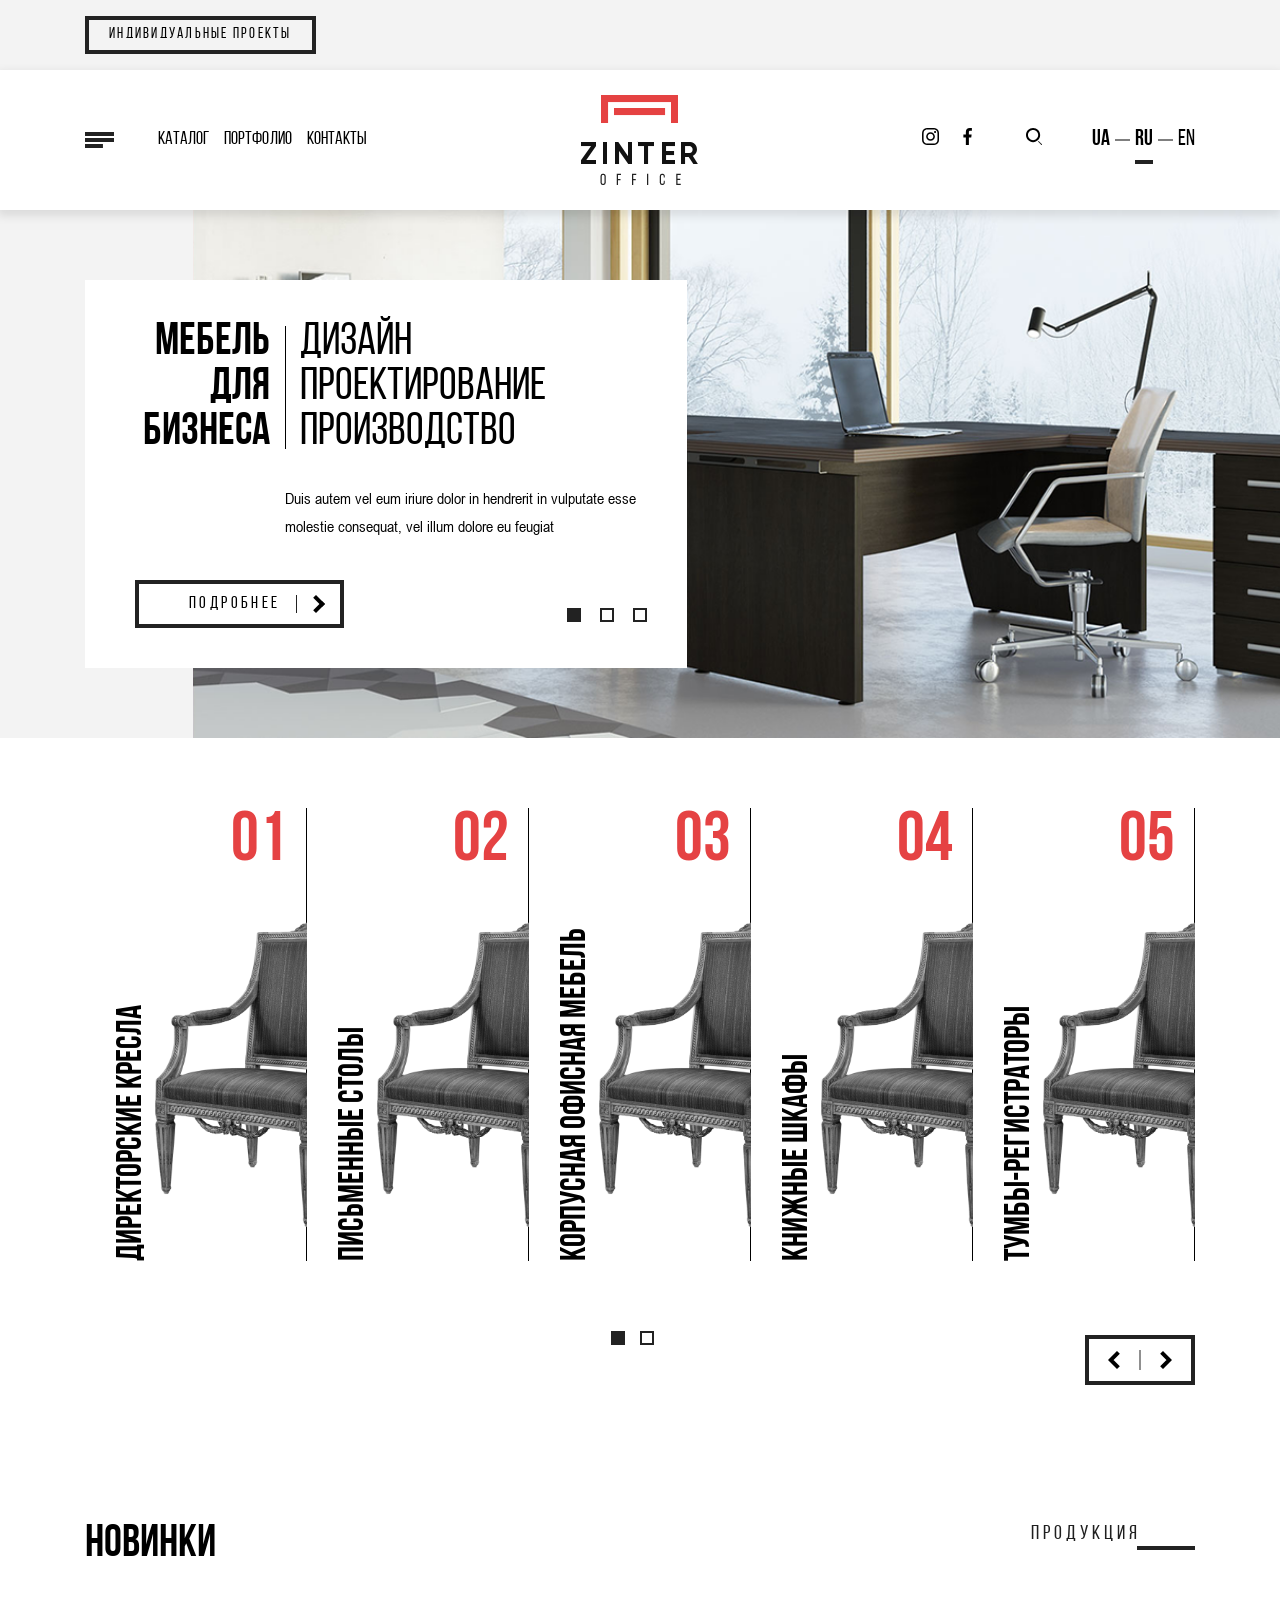
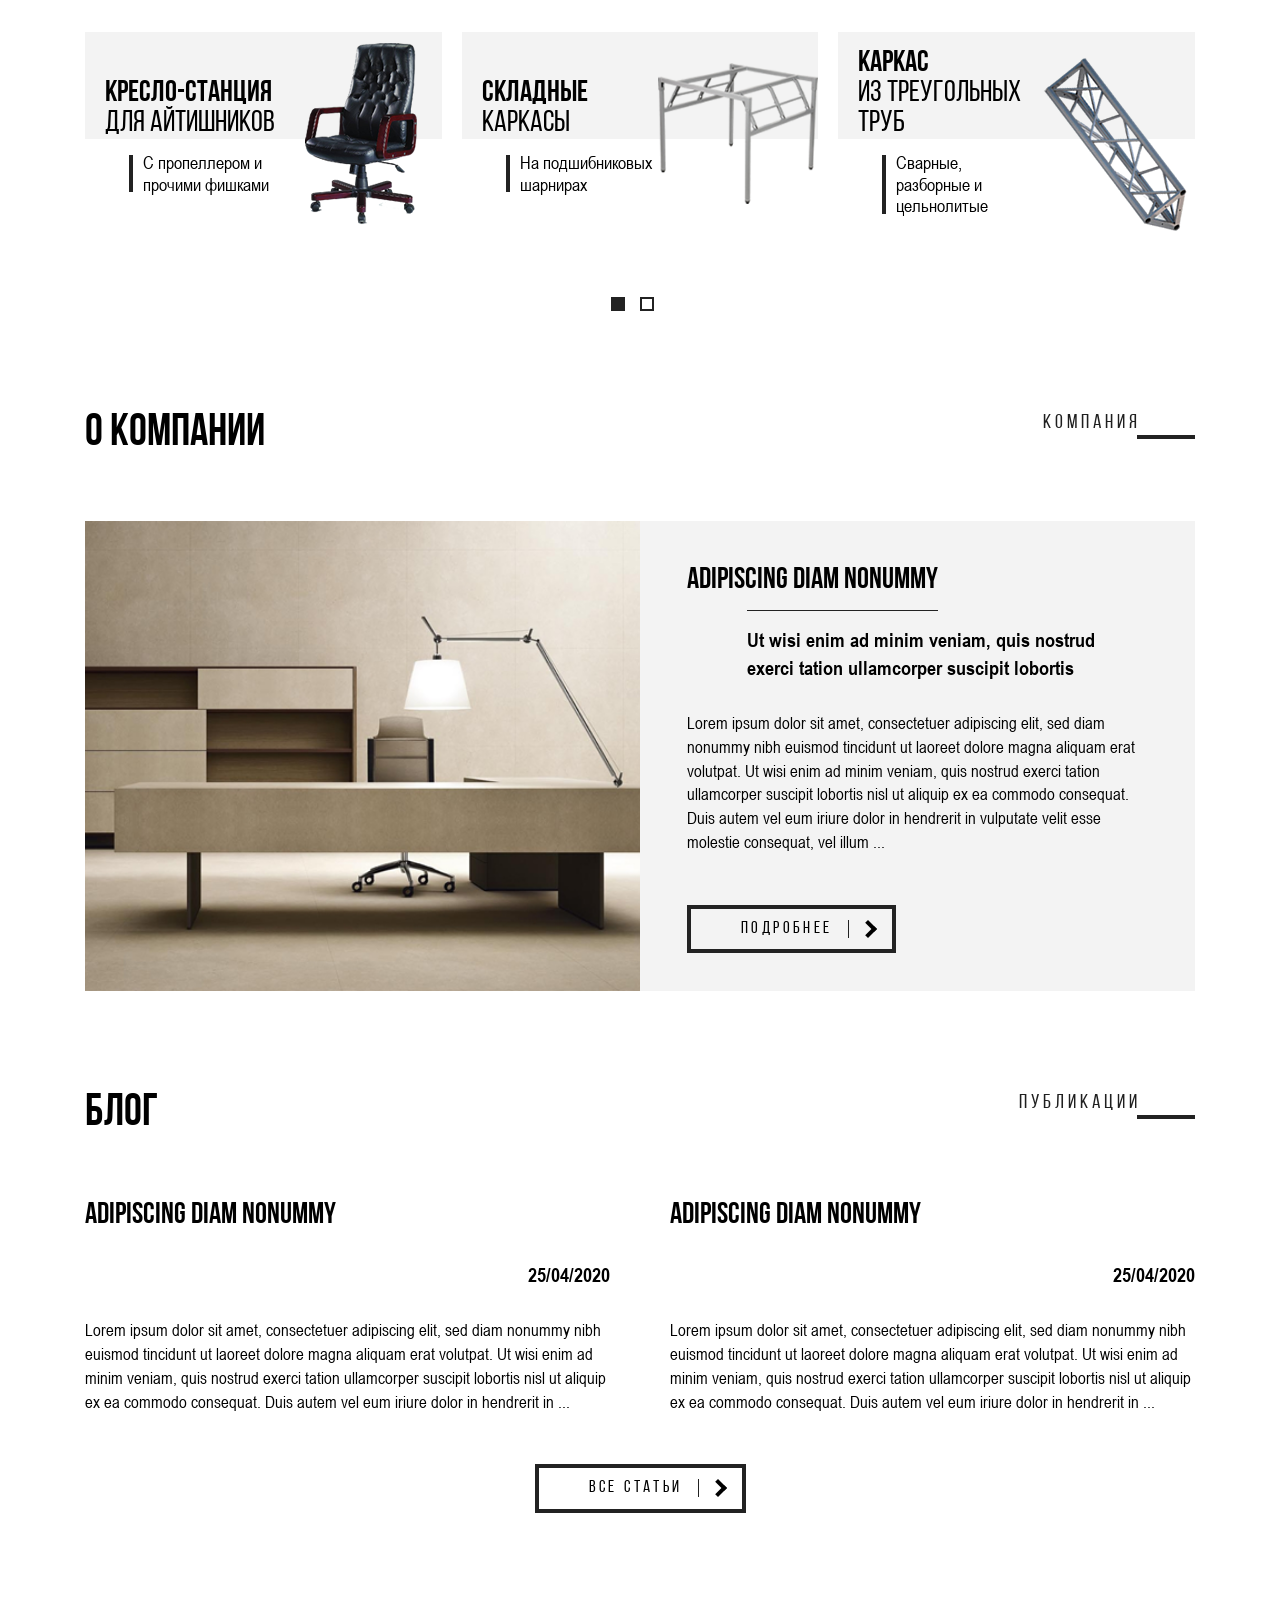
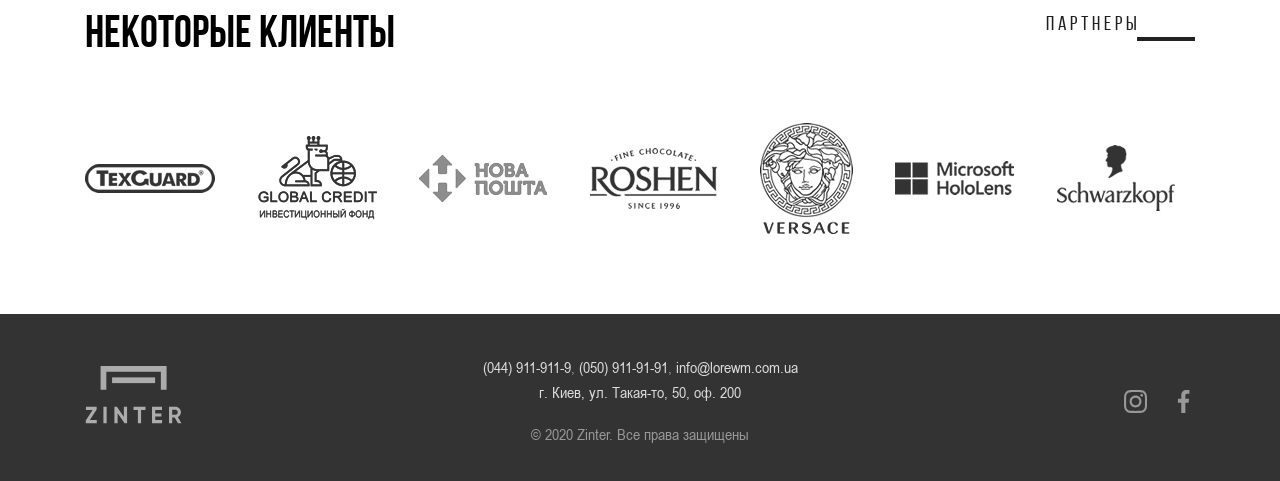
==== commit 42e58923: "fix: slider autoplay" ====
--- a/index.html
+++ b/index.html
@@ -391,7 +391,7 @@
               </div>
       
               <div class="i-slider__item">
-                <img src="img/intro.png" alt="">
+                <img src="img/article1.png" alt="">
               </div>
       
               <div class="i-slider__item">
--- a/main.css
+++ b/main.css
@@ -9,4 +9,4 @@
  * Copyright 2011-2018 The Bootstrap Authors
  * Copyright 2011-2018 Twitter, Inc.
  * Licensed under MIT (https://github.com/twbs/bootstrap/blob/master/LICENSE)
- */@-ms-viewport{width:device-width}html{-webkit-box-sizing:border-box;box-sizing:border-box;-ms-overflow-style:scrollbar}*,:after,:before{-webkit-box-sizing:inherit;box-sizing:inherit}.container{width:100%;padding-right:15px;padding-left:15px;margin-right:auto;margin-left:auto}@media (min-width:576px){.container{max-width:540px}}@media (min-width:768px){.container{max-width:720px}}@media (min-width:992px){.container{max-width:960px}}@media (min-width:1200px){.container{max-width:1140px}}@media (min-width:1440px){.container{max-width:1230px}}.container-fluid{width:100%;padding-right:15px;padding-left:15px;margin-right:auto;margin-left:auto}.row{display:-webkit-box;display:-ms-flexbox;display:flex;-ms-flex-wrap:wrap;flex-wrap:wrap;margin-right:-15px;margin-left:-15px}.no-gutters{margin-right:0;margin-left:0}.no-gutters>.col,.no-gutters>[class*=col-]{padding-right:0;padding-left:0}.col,.col-1,.col-2,.col-3,.col-4,.col-5,.col-6,.col-7,.col-8,.col-9,.col-10,.col-11,.col-12,.col-auto,.col-lg,.col-lg-1,.col-lg-2,.col-lg-3,.col-lg-4,.col-lg-5,.col-lg-6,.col-lg-7,.col-lg-8,.col-lg-9,.col-lg-10,.col-lg-11,.col-lg-12,.col-lg-auto,.col-md,.col-md-1,.col-md-2,.col-md-3,.col-md-4,.col-md-5,.col-md-6,.col-md-7,.col-md-8,.col-md-9,.col-md-10,.col-md-11,.col-md-12,.col-md-auto,.col-sm,.col-sm-1,.col-sm-2,.col-sm-3,.col-sm-4,.col-sm-5,.col-sm-6,.col-sm-7,.col-sm-8,.col-sm-9,.col-sm-10,.col-sm-11,.col-sm-12,.col-sm-auto,.col-xl,.col-xl-1,.col-xl-2,.col-xl-3,.col-xl-4,.col-xl-5,.col-xl-6,.col-xl-7,.col-xl-8,.col-xl-9,.col-xl-10,.col-xl-11,.col-xl-12,.col-xl-auto,.col-xxl,.col-xxl-1,.col-xxl-2,.col-xxl-3,.col-xxl-4,.col-xxl-5,.col-xxl-6,.col-xxl-7,.col-xxl-8,.col-xxl-9,.col-xxl-10,.col-xxl-11,.col-xxl-12,.col-xxl-auto{position:relative;width:100%;min-height:1px;padding-right:15px;padding-left:15px}.col{-ms-flex-preferred-size:0;flex-basis:0;-webkit-box-flex:1;-ms-flex-positive:1;flex-grow:1;max-width:100%}.col-auto{-ms-flex:0 0 auto;flex:0 0 auto;width:auto;max-width:none}.col-1,.col-auto{-webkit-box-flex:0}.col-1{-ms-flex:0 0 8.33333%;flex:0 0 8.33333%;max-width:8.33333%}.col-2{-ms-flex:0 0 16.66667%;flex:0 0 16.66667%;max-width:16.66667%}.col-2,.col-3{-webkit-box-flex:0}.col-3{-ms-flex:0 0 25%;flex:0 0 25%;max-width:25%}.col-4{-ms-flex:0 0 33.33333%;flex:0 0 33.33333%;max-width:33.33333%}.col-4,.col-5{-webkit-box-flex:0}.col-5{-ms-flex:0 0 41.66667%;flex:0 0 41.66667%;max-width:41.66667%}.col-6{-ms-flex:0 0 50%;flex:0 0 50%;max-width:50%}.col-6,.col-7{-webkit-box-flex:0}.col-7{-ms-flex:0 0 58.33333%;flex:0 0 58.33333%;max-width:58.33333%}.col-8{-ms-flex:0 0 66.66667%;flex:0 0 66.66667%;max-width:66.66667%}.col-8,.col-9{-webkit-box-flex:0}.col-9{-ms-flex:0 0 75%;flex:0 0 75%;max-width:75%}.col-10{-ms-flex:0 0 83.33333%;flex:0 0 83.33333%;max-width:83.33333%}.col-10,.col-11{-webkit-box-flex:0}.col-11{-ms-flex:0 0 91.66667%;flex:0 0 91.66667%;max-width:91.66667%}.col-12{-webkit-box-flex:0;-ms-flex:0 0 100%;flex:0 0 100%;max-width:100%}.order-first{-webkit-box-ordinal-group:0;-ms-flex-order:-1;order:-1}.order-last{-webkit-box-ordinal-group:14;-ms-flex-order:13;order:13}.order-0{-webkit-box-ordinal-group:1;-ms-flex-order:0;order:0}.order-1{-webkit-box-ordinal-group:2;-ms-flex-order:1;order:1}.order-2{-webkit-box-ordinal-group:3;-ms-flex-order:2;order:2}.order-3{-webkit-box-ordinal-group:4;-ms-flex-order:3;order:3}.order-4{-webkit-box-ordinal-group:5;-ms-flex-order:4;order:4}.order-5{-webkit-box-ordinal-group:6;-ms-flex-order:5;order:5}.order-6{-webkit-box-ordinal-group:7;-ms-flex-order:6;order:6}.order-7{-webkit-box-ordinal-group:8;-ms-flex-order:7;order:7}.order-8{-webkit-box-ordinal-group:9;-ms-flex-order:8;order:8}.order-9{-webkit-box-ordinal-group:10;-ms-flex-order:9;order:9}.order-10{-webkit-box-ordinal-group:11;-ms-flex-order:10;order:10}.order-11{-webkit-box-ordinal-group:12;-ms-flex-order:11;order:11}.order-12{-webkit-box-ordinal-group:13;-ms-flex-order:12;order:12}.offset-1{margin-left:8.33333%}.offset-2{margin-left:16.66667%}.offset-3{margin-left:25%}.offset-4{margin-left:33.33333%}.offset-5{margin-left:41.66667%}.offset-6{margin-left:50%}.offset-7{margin-left:58.33333%}.offset-8{margin-left:66.66667%}.offset-9{margin-left:75%}.offset-10{margin-left:83.33333%}.offset-11{margin-left:91.66667%}@media (min-width:576px){.col-sm{-ms-flex-preferred-size:0;flex-basis:0;-webkit-box-flex:1;-ms-flex-positive:1;flex-grow:1;max-width:100%}.col-sm-auto{-webkit-box-flex:0;-ms-flex:0 0 auto;flex:0 0 auto;width:auto;max-width:none}.col-sm-1{-webkit-box-flex:0;-ms-flex:0 0 8.33333%;flex:0 0 8.33333%;max-width:8.33333%}.col-sm-2{-webkit-box-flex:0;-ms-flex:0 0 16.66667%;flex:0 0 16.66667%;max-width:16.66667%}.col-sm-3{-webkit-box-flex:0;-ms-flex:0 0 25%;flex:0 0 25%;max-width:25%}.col-sm-4{-webkit-box-flex:0;-ms-flex:0 0 33.33333%;flex:0 0 33.33333%;max-width:33.33333%}.col-sm-5{-webkit-box-flex:0;-ms-flex:0 0 41.66667%;flex:0 0 41.66667%;max-width:41.66667%}.col-sm-6{-webkit-box-flex:0;-ms-flex:0 0 50%;flex:0 0 50%;max-width:50%}.col-sm-7{-webkit-box-flex:0;-ms-flex:0 0 58.33333%;flex:0 0 58.33333%;max-width:58.33333%}.col-sm-8{-webkit-box-flex:0;-ms-flex:0 0 66.66667%;flex:0 0 66.66667%;max-width:66.66667%}.col-sm-9{-webkit-box-flex:0;-ms-flex:0 0 75%;flex:0 0 75%;max-width:75%}.col-sm-10{-webkit-box-flex:0;-ms-flex:0 0 83.33333%;flex:0 0 83.33333%;max-width:83.33333%}.col-sm-11{-webkit-box-flex:0;-ms-flex:0 0 91.66667%;flex:0 0 91.66667%;max-width:91.66667%}.col-sm-12{-webkit-box-flex:0;-ms-flex:0 0 100%;flex:0 0 100%;max-width:100%}.order-sm-first{-webkit-box-ordinal-group:0;-ms-flex-order:-1;order:-1}.order-sm-last{-webkit-box-ordinal-group:14;-ms-flex-order:13;order:13}.order-sm-0{-webkit-box-ordinal-group:1;-ms-flex-order:0;order:0}.order-sm-1{-webkit-box-ordinal-group:2;-ms-flex-order:1;order:1}.order-sm-2{-webkit-box-ordinal-group:3;-ms-flex-order:2;order:2}.order-sm-3{-webkit-box-ordinal-group:4;-ms-flex-order:3;order:3}.order-sm-4{-webkit-box-ordinal-group:5;-ms-flex-order:4;order:4}.order-sm-5{-webkit-box-ordinal-group:6;-ms-flex-order:5;order:5}.order-sm-6{-webkit-box-ordinal-group:7;-ms-flex-order:6;order:6}.order-sm-7{-webkit-box-ordinal-group:8;-ms-flex-order:7;order:7}.order-sm-8{-webkit-box-ordinal-group:9;-ms-flex-order:8;order:8}.order-sm-9{-webkit-box-ordinal-group:10;-ms-flex-order:9;order:9}.order-sm-10{-webkit-box-ordinal-group:11;-ms-flex-order:10;order:10}.order-sm-11{-webkit-box-ordinal-group:12;-ms-flex-order:11;order:11}.order-sm-12{-webkit-box-ordinal-group:13;-ms-flex-order:12;order:12}.offset-sm-0{margin-left:0}.offset-sm-1{margin-left:8.33333%}.offset-sm-2{margin-left:16.66667%}.offset-sm-3{margin-left:25%}.offset-sm-4{margin-left:33.33333%}.offset-sm-5{margin-left:41.66667%}.offset-sm-6{margin-left:50%}.offset-sm-7{margin-left:58.33333%}.offset-sm-8{margin-left:66.66667%}.offset-sm-9{margin-left:75%}.offset-sm-10{margin-left:83.33333%}.offset-sm-11{margin-left:91.66667%}}@media (min-width:768px){.col-md{-ms-flex-preferred-size:0;flex-basis:0;-webkit-box-flex:1;-ms-flex-positive:1;flex-grow:1;max-width:100%}.col-md-auto{-webkit-box-flex:0;-ms-flex:0 0 auto;flex:0 0 auto;width:auto;max-width:none}.col-md-1{-webkit-box-flex:0;-ms-flex:0 0 8.33333%;flex:0 0 8.33333%;max-width:8.33333%}.col-md-2{-webkit-box-flex:0;-ms-flex:0 0 16.66667%;flex:0 0 16.66667%;max-width:16.66667%}.col-md-3{-webkit-box-flex:0;-ms-flex:0 0 25%;flex:0 0 25%;max-width:25%}.col-md-4{-webkit-box-flex:0;-ms-flex:0 0 33.33333%;flex:0 0 33.33333%;max-width:33.33333%}.col-md-5{-webkit-box-flex:0;-ms-flex:0 0 41.66667%;flex:0 0 41.66667%;max-width:41.66667%}.col-md-6{-webkit-box-flex:0;-ms-flex:0 0 50%;flex:0 0 50%;max-width:50%}.col-md-7{-webkit-box-flex:0;-ms-flex:0 0 58.33333%;flex:0 0 58.33333%;max-width:58.33333%}.col-md-8{-webkit-box-flex:0;-ms-flex:0 0 66.66667%;flex:0 0 66.66667%;max-width:66.66667%}.col-md-9{-webkit-box-flex:0;-ms-flex:0 0 75%;flex:0 0 75%;max-width:75%}.col-md-10{-webkit-box-flex:0;-ms-flex:0 0 83.33333%;flex:0 0 83.33333%;max-width:83.33333%}.col-md-11{-webkit-box-flex:0;-ms-flex:0 0 91.66667%;flex:0 0 91.66667%;max-width:91.66667%}.col-md-12{-webkit-box-flex:0;-ms-flex:0 0 100%;flex:0 0 100%;max-width:100%}.order-md-first{-webkit-box-ordinal-group:0;-ms-flex-order:-1;order:-1}.order-md-last{-webkit-box-ordinal-group:14;-ms-flex-order:13;order:13}.order-md-0{-webkit-box-ordinal-group:1;-ms-flex-order:0;order:0}.order-md-1{-webkit-box-ordinal-group:2;-ms-flex-order:1;order:1}.order-md-2{-webkit-box-ordinal-group:3;-ms-flex-order:2;order:2}.order-md-3{-webkit-box-ordinal-group:4;-ms-flex-order:3;order:3}.order-md-4{-webkit-box-ordinal-group:5;-ms-flex-order:4;order:4}.order-md-5{-webkit-box-ordinal-group:6;-ms-flex-order:5;order:5}.order-md-6{-webkit-box-ordinal-group:7;-ms-flex-order:6;order:6}.order-md-7{-webkit-box-ordinal-group:8;-ms-flex-order:7;order:7}.order-md-8{-webkit-box-ordinal-group:9;-ms-flex-order:8;order:8}.order-md-9{-webkit-box-ordinal-group:10;-ms-flex-order:9;order:9}.order-md-10{-webkit-box-ordinal-group:11;-ms-flex-order:10;order:10}.order-md-11{-webkit-box-ordinal-group:12;-ms-flex-order:11;order:11}.order-md-12{-webkit-box-ordinal-group:13;-ms-flex-order:12;order:12}.offset-md-0{margin-left:0}.offset-md-1{margin-left:8.33333%}.offset-md-2{margin-left:16.66667%}.offset-md-3{margin-left:25%}.offset-md-4{margin-left:33.33333%}.offset-md-5{margin-left:41.66667%}.offset-md-6{margin-left:50%}.offset-md-7{margin-left:58.33333%}.offset-md-8{margin-left:66.66667%}.offset-md-9{margin-left:75%}.offset-md-10{margin-left:83.33333%}.offset-md-11{margin-left:91.66667%}}@media (min-width:992px){.col-lg{-ms-flex-preferred-size:0;flex-basis:0;-webkit-box-flex:1;-ms-flex-positive:1;flex-grow:1;max-width:100%}.col-lg-auto{-webkit-box-flex:0;-ms-flex:0 0 auto;flex:0 0 auto;width:auto;max-width:none}.col-lg-1{-webkit-box-flex:0;-ms-flex:0 0 8.33333%;flex:0 0 8.33333%;max-width:8.33333%}.col-lg-2{-webkit-box-flex:0;-ms-flex:0 0 16.66667%;flex:0 0 16.66667%;max-width:16.66667%}.col-lg-3{-webkit-box-flex:0;-ms-flex:0 0 25%;flex:0 0 25%;max-width:25%}.col-lg-4{-webkit-box-flex:0;-ms-flex:0 0 33.33333%;flex:0 0 33.33333%;max-width:33.33333%}.col-lg-5{-webkit-box-flex:0;-ms-flex:0 0 41.66667%;flex:0 0 41.66667%;max-width:41.66667%}.col-lg-6{-webkit-box-flex:0;-ms-flex:0 0 50%;flex:0 0 50%;max-width:50%}.col-lg-7{-webkit-box-flex:0;-ms-flex:0 0 58.33333%;flex:0 0 58.33333%;max-width:58.33333%}.col-lg-8{-webkit-box-flex:0;-ms-flex:0 0 66.66667%;flex:0 0 66.66667%;max-width:66.66667%}.col-lg-9{-webkit-box-flex:0;-ms-flex:0 0 75%;flex:0 0 75%;max-width:75%}.col-lg-10{-webkit-box-flex:0;-ms-flex:0 0 83.33333%;flex:0 0 83.33333%;max-width:83.33333%}.col-lg-11{-webkit-box-flex:0;-ms-flex:0 0 91.66667%;flex:0 0 91.66667%;max-width:91.66667%}.col-lg-12{-webkit-box-flex:0;-ms-flex:0 0 100%;flex:0 0 100%;max-width:100%}.order-lg-first{-webkit-box-ordinal-group:0;-ms-flex-order:-1;order:-1}.order-lg-last{-webkit-box-ordinal-group:14;-ms-flex-order:13;order:13}.order-lg-0{-webkit-box-ordinal-group:1;-ms-flex-order:0;order:0}.order-lg-1{-webkit-box-ordinal-group:2;-ms-flex-order:1;order:1}.order-lg-2{-webkit-box-ordinal-group:3;-ms-flex-order:2;order:2}.order-lg-3{-webkit-box-ordinal-group:4;-ms-flex-order:3;order:3}.order-lg-4{-webkit-box-ordinal-group:5;-ms-flex-order:4;order:4}.order-lg-5{-webkit-box-ordinal-group:6;-ms-flex-order:5;order:5}.order-lg-6{-webkit-box-ordinal-group:7;-ms-flex-order:6;order:6}.order-lg-7{-webkit-box-ordinal-group:8;-ms-flex-order:7;order:7}.order-lg-8{-webkit-box-ordinal-group:9;-ms-flex-order:8;order:8}.order-lg-9{-webkit-box-ordinal-group:10;-ms-flex-order:9;order:9}.order-lg-10{-webkit-box-ordinal-group:11;-ms-flex-order:10;order:10}.order-lg-11{-webkit-box-ordinal-group:12;-ms-flex-order:11;order:11}.order-lg-12{-webkit-box-ordinal-group:13;-ms-flex-order:12;order:12}.offset-lg-0{margin-left:0}.offset-lg-1{margin-left:8.33333%}.offset-lg-2{margin-left:16.66667%}.offset-lg-3{margin-left:25%}.offset-lg-4{margin-left:33.33333%}.offset-lg-5{margin-left:41.66667%}.offset-lg-6{margin-left:50%}.offset-lg-7{margin-left:58.33333%}.offset-lg-8{margin-left:66.66667%}.offset-lg-9{margin-left:75%}.offset-lg-10{margin-left:83.33333%}.offset-lg-11{margin-left:91.66667%}}@media (min-width:1200px){.col-xl{-ms-flex-preferred-size:0;flex-basis:0;-webkit-box-flex:1;-ms-flex-positive:1;flex-grow:1;max-width:100%}.col-xl-auto{-webkit-box-flex:0;-ms-flex:0 0 auto;flex:0 0 auto;width:auto;max-width:none}.col-xl-1{-webkit-box-flex:0;-ms-flex:0 0 8.33333%;flex:0 0 8.33333%;max-width:8.33333%}.col-xl-2{-webkit-box-flex:0;-ms-flex:0 0 16.66667%;flex:0 0 16.66667%;max-width:16.66667%}.col-xl-3{-webkit-box-flex:0;-ms-flex:0 0 25%;flex:0 0 25%;max-width:25%}.col-xl-4{-webkit-box-flex:0;-ms-flex:0 0 33.33333%;flex:0 0 33.33333%;max-width:33.33333%}.col-xl-5{-webkit-box-flex:0;-ms-flex:0 0 41.66667%;flex:0 0 41.66667%;max-width:41.66667%}.col-xl-6{-webkit-box-flex:0;-ms-flex:0 0 50%;flex:0 0 50%;max-width:50%}.col-xl-7{-webkit-box-flex:0;-ms-flex:0 0 58.33333%;flex:0 0 58.33333%;max-width:58.33333%}.col-xl-8{-webkit-box-flex:0;-ms-flex:0 0 66.66667%;flex:0 0 66.66667%;max-width:66.66667%}.col-xl-9{-webkit-box-flex:0;-ms-flex:0 0 75%;flex:0 0 75%;max-width:75%}.col-xl-10{-webkit-box-flex:0;-ms-flex:0 0 83.33333%;flex:0 0 83.33333%;max-width:83.33333%}.col-xl-11{-webkit-box-flex:0;-ms-flex:0 0 91.66667%;flex:0 0 91.66667%;max-width:91.66667%}.col-xl-12{-webkit-box-flex:0;-ms-flex:0 0 100%;flex:0 0 100%;max-width:100%}.order-xl-first{-webkit-box-ordinal-group:0;-ms-flex-order:-1;order:-1}.order-xl-last{-webkit-box-ordinal-group:14;-ms-flex-order:13;order:13}.order-xl-0{-webkit-box-ordinal-group:1;-ms-flex-order:0;order:0}.order-xl-1{-webkit-box-ordinal-group:2;-ms-flex-order:1;order:1}.order-xl-2{-webkit-box-ordinal-group:3;-ms-flex-order:2;order:2}.order-xl-3{-webkit-box-ordinal-group:4;-ms-flex-order:3;order:3}.order-xl-4{-webkit-box-ordinal-group:5;-ms-flex-order:4;order:4}.order-xl-5{-webkit-box-ordinal-group:6;-ms-flex-order:5;order:5}.order-xl-6{-webkit-box-ordinal-group:7;-ms-flex-order:6;order:6}.order-xl-7{-webkit-box-ordinal-group:8;-ms-flex-order:7;order:7}.order-xl-8{-webkit-box-ordinal-group:9;-ms-flex-order:8;order:8}.order-xl-9{-webkit-box-ordinal-group:10;-ms-flex-order:9;order:9}.order-xl-10{-webkit-box-ordinal-group:11;-ms-flex-order:10;order:10}.order-xl-11{-webkit-box-ordinal-group:12;-ms-flex-order:11;order:11}.order-xl-12{-webkit-box-ordinal-group:13;-ms-flex-order:12;order:12}.offset-xl-0{margin-left:0}.offset-xl-1{margin-left:8.33333%}.offset-xl-2{margin-left:16.66667%}.offset-xl-3{margin-left:25%}.offset-xl-4{margin-left:33.33333%}.offset-xl-5{margin-left:41.66667%}.offset-xl-6{margin-left:50%}.offset-xl-7{margin-left:58.33333%}.offset-xl-8{margin-left:66.66667%}.offset-xl-9{margin-left:75%}.offset-xl-10{margin-left:83.33333%}.offset-xl-11{margin-left:91.66667%}}@media (min-width:1440px){.col-xxl{-ms-flex-preferred-size:0;flex-basis:0;-webkit-box-flex:1;-ms-flex-positive:1;flex-grow:1;max-width:100%}.col-xxl-auto{-webkit-box-flex:0;-ms-flex:0 0 auto;flex:0 0 auto;width:auto;max-width:none}.col-xxl-1{-webkit-box-flex:0;-ms-flex:0 0 8.33333%;flex:0 0 8.33333%;max-width:8.33333%}.col-xxl-2{-webkit-box-flex:0;-ms-flex:0 0 16.66667%;flex:0 0 16.66667%;max-width:16.66667%}.col-xxl-3{-webkit-box-flex:0;-ms-flex:0 0 25%;flex:0 0 25%;max-width:25%}.col-xxl-4{-webkit-box-flex:0;-ms-flex:0 0 33.33333%;flex:0 0 33.33333%;max-width:33.33333%}.col-xxl-5{-webkit-box-flex:0;-ms-flex:0 0 41.66667%;flex:0 0 41.66667%;max-width:41.66667%}.col-xxl-6{-webkit-box-flex:0;-ms-flex:0 0 50%;flex:0 0 50%;max-width:50%}.col-xxl-7{-webkit-box-flex:0;-ms-flex:0 0 58.33333%;flex:0 0 58.33333%;max-width:58.33333%}.col-xxl-8{-webkit-box-flex:0;-ms-flex:0 0 66.66667%;flex:0 0 66.66667%;max-width:66.66667%}.col-xxl-9{-webkit-box-flex:0;-ms-flex:0 0 75%;flex:0 0 75%;max-width:75%}.col-xxl-10{-webkit-box-flex:0;-ms-flex:0 0 83.33333%;flex:0 0 83.33333%;max-width:83.33333%}.col-xxl-11{-webkit-box-flex:0;-ms-flex:0 0 91.66667%;flex:0 0 91.66667%;max-width:91.66667%}.col-xxl-12{-webkit-box-flex:0;-ms-flex:0 0 100%;flex:0 0 100%;max-width:100%}.order-xxl-first{-webkit-box-ordinal-group:0;-ms-flex-order:-1;order:-1}.order-xxl-last{-webkit-box-ordinal-group:14;-ms-flex-order:13;order:13}.order-xxl-0{-webkit-box-ordinal-group:1;-ms-flex-order:0;order:0}.order-xxl-1{-webkit-box-ordinal-group:2;-ms-flex-order:1;order:1}.order-xxl-2{-webkit-box-ordinal-group:3;-ms-flex-order:2;order:2}.order-xxl-3{-webkit-box-ordinal-group:4;-ms-flex-order:3;order:3}.order-xxl-4{-webkit-box-ordinal-group:5;-ms-flex-order:4;order:4}.order-xxl-5{-webkit-box-ordinal-group:6;-ms-flex-order:5;order:5}.order-xxl-6{-webkit-box-ordinal-group:7;-ms-flex-order:6;order:6}.order-xxl-7{-webkit-box-ordinal-group:8;-ms-flex-order:7;order:7}.order-xxl-8{-webkit-box-ordinal-group:9;-ms-flex-order:8;order:8}.order-xxl-9{-webkit-box-ordinal-group:10;-ms-flex-order:9;order:9}.order-xxl-10{-webkit-box-ordinal-group:11;-ms-flex-order:10;order:10}.order-xxl-11{-webkit-box-ordinal-group:12;-ms-flex-order:11;order:11}.order-xxl-12{-webkit-box-ordinal-group:13;-ms-flex-order:12;order:12}.offset-xxl-0{margin-left:0}.offset-xxl-1{margin-left:8.33333%}.offset-xxl-2{margin-left:16.66667%}.offset-xxl-3{margin-left:25%}.offset-xxl-4{margin-left:33.33333%}.offset-xxl-5{margin-left:41.66667%}.offset-xxl-6{margin-left:50%}.offset-xxl-7{margin-left:58.33333%}.offset-xxl-8{margin-left:66.66667%}.offset-xxl-9{margin-left:75%}.offset-xxl-10{margin-left:83.33333%}.offset-xxl-11{margin-left:91.66667%}}.d-none{display:none!important}.d-inline{display:inline!important}.d-inline-block{display:inline-block!important}.d-block{display:block!important}.d-table{display:table!important}.d-table-row{display:table-row!important}.d-table-cell{display:table-cell!important}.d-flex{display:-webkit-box!important;display:-ms-flexbox!important;display:flex!important}.d-inline-flex{display:-webkit-inline-box!important;display:-ms-inline-flexbox!important;display:inline-flex!important}@media (min-width:576px){.d-sm-none{display:none!important}.d-sm-inline{display:inline!important}.d-sm-inline-block{display:inline-block!important}.d-sm-block{display:block!important}.d-sm-table{display:table!important}.d-sm-table-row{display:table-row!important}.d-sm-table-cell{display:table-cell!important}.d-sm-flex{display:-webkit-box!important;display:-ms-flexbox!important;display:flex!important}.d-sm-inline-flex{display:-webkit-inline-box!important;display:-ms-inline-flexbox!important;display:inline-flex!important}}@media (min-width:768px){.d-md-none{display:none!important}.d-md-inline{display:inline!important}.d-md-inline-block{display:inline-block!important}.d-md-block{display:block!important}.d-md-table{display:table!important}.d-md-table-row{display:table-row!important}.d-md-table-cell{display:table-cell!important}.d-md-flex{display:-webkit-box!important;display:-ms-flexbox!important;display:flex!important}.d-md-inline-flex{display:-webkit-inline-box!important;display:-ms-inline-flexbox!important;display:inline-flex!important}}@media (min-width:992px){.d-lg-none{display:none!important}.d-lg-inline{display:inline!important}.d-lg-inline-block{display:inline-block!important}.d-lg-block{display:block!important}.d-lg-table{display:table!important}.d-lg-table-row{display:table-row!important}.d-lg-table-cell{display:table-cell!important}.d-lg-flex{display:-webkit-box!important;display:-ms-flexbox!important;display:flex!important}.d-lg-inline-flex{display:-webkit-inline-box!important;display:-ms-inline-flexbox!important;display:inline-flex!important}}@media (min-width:1200px){.d-xl-none{display:none!important}.d-xl-inline{display:inline!important}.d-xl-inline-block{display:inline-block!important}.d-xl-block{display:block!important}.d-xl-table{display:table!important}.d-xl-table-row{display:table-row!important}.d-xl-table-cell{display:table-cell!important}.d-xl-flex{display:-webkit-box!important;display:-ms-flexbox!important;display:flex!important}.d-xl-inline-flex{display:-webkit-inline-box!important;display:-ms-inline-flexbox!important;display:inline-flex!important}}@media (min-width:1440px){.d-xxl-none{display:none!important}.d-xxl-inline{display:inline!important}.d-xxl-inline-block{display:inline-block!important}.d-xxl-block{display:block!important}.d-xxl-table{display:table!important}.d-xxl-table-row{display:table-row!important}.d-xxl-table-cell{display:table-cell!important}.d-xxl-flex{display:-webkit-box!important;display:-ms-flexbox!important;display:flex!important}.d-xxl-inline-flex{display:-webkit-inline-box!important;display:-ms-inline-flexbox!important;display:inline-flex!important}}@media print{.d-print-none{display:none!important}.d-print-inline{display:inline!important}.d-print-inline-block{display:inline-block!important}.d-print-block{display:block!important}.d-print-table{display:table!important}.d-print-table-row{display:table-row!important}.d-print-table-cell{display:table-cell!important}.d-print-flex{display:-webkit-box!important;display:-ms-flexbox!important;display:flex!important}.d-print-inline-flex{display:-webkit-inline-box!important;display:-ms-inline-flexbox!important;display:inline-flex!important}}.flex-row{-webkit-box-orient:horizontal!important;-ms-flex-direction:row!important;flex-direction:row!important}.flex-column,.flex-row{-webkit-box-direction:normal!important}.flex-column{-webkit-box-orient:vertical!important;-ms-flex-direction:column!important;flex-direction:column!important}.flex-row-reverse{-webkit-box-orient:horizontal!important;-ms-flex-direction:row-reverse!important;flex-direction:row-reverse!important}.flex-column-reverse,.flex-row-reverse{-webkit-box-direction:reverse!important}.flex-column-reverse{-webkit-box-orient:vertical!important;-ms-flex-direction:column-reverse!important;flex-direction:column-reverse!important}.flex-wrap{-ms-flex-wrap:wrap!important;flex-wrap:wrap!important}.flex-nowrap{-ms-flex-wrap:nowrap!important;flex-wrap:nowrap!important}.flex-wrap-reverse{-ms-flex-wrap:wrap-reverse!important;flex-wrap:wrap-reverse!important}.justify-content-start{-webkit-box-pack:start!important;-ms-flex-pack:start!important;justify-content:flex-start!important}.justify-content-end{-webkit-box-pack:end!important;-ms-flex-pack:end!important;justify-content:flex-end!important}.justify-content-center{-webkit-box-pack:center!important;-ms-flex-pack:center!important;justify-content:center!important}.justify-content-between{-webkit-box-pack:justify!important;-ms-flex-pack:justify!important;justify-content:space-between!important}.justify-content-around{-ms-flex-pack:distribute!important;justify-content:space-around!important}.align-items-start{-webkit-box-align:start!important;-ms-flex-align:start!important;align-items:flex-start!important}.align-items-end{-webkit-box-align:end!important;-ms-flex-align:end!important;align-items:flex-end!important}.align-items-center{-webkit-box-align:center!important;-ms-flex-align:center!important;align-items:center!important}.align-items-baseline{-webkit-box-align:baseline!important;-ms-flex-align:baseline!important;align-items:baseline!important}.align-items-stretch{-webkit-box-align:stretch!important;-ms-flex-align:stretch!important;align-items:stretch!important}.align-content-start{-ms-flex-line-pack:start!important;align-content:flex-start!important}.align-content-end{-ms-flex-line-pack:end!important;align-content:flex-end!important}.align-content-center{-ms-flex-line-pack:center!important;align-content:center!important}.align-content-between{-ms-flex-line-pack:justify!important;align-content:space-between!important}.align-content-around{-ms-flex-line-pack:distribute!important;align-content:space-around!important}.align-content-stretch{-ms-flex-line-pack:stretch!important;align-content:stretch!important}.align-self-auto{-ms-flex-item-align:auto!important;align-self:auto!important}.align-self-start{-ms-flex-item-align:start!important;align-self:flex-start!important}.align-self-end{-ms-flex-item-align:end!important;align-self:flex-end!important}.align-self-center{-ms-flex-item-align:center!important;align-self:center!important}.align-self-baseline{-ms-flex-item-align:baseline!important;align-self:baseline!important}.align-self-stretch{-ms-flex-item-align:stretch!important;align-self:stretch!important}@media (min-width:576px){.flex-sm-row{-webkit-box-orient:horizontal!important;-ms-flex-direction:row!important;flex-direction:row!important}.flex-sm-column,.flex-sm-row{-webkit-box-direction:normal!important}.flex-sm-column{-webkit-box-orient:vertical!important;-ms-flex-direction:column!important;flex-direction:column!important}.flex-sm-row-reverse{-webkit-box-orient:horizontal!important;-webkit-box-direction:reverse!important;-ms-flex-direction:row-reverse!important;flex-direction:row-reverse!important}.flex-sm-column-reverse{-webkit-box-orient:vertical!important;-webkit-box-direction:reverse!important;-ms-flex-direction:column-reverse!important;flex-direction:column-reverse!important}.flex-sm-wrap{-ms-flex-wrap:wrap!important;flex-wrap:wrap!important}.flex-sm-nowrap{-ms-flex-wrap:nowrap!important;flex-wrap:nowrap!important}.flex-sm-wrap-reverse{-ms-flex-wrap:wrap-reverse!important;flex-wrap:wrap-reverse!important}.justify-content-sm-start{-webkit-box-pack:start!important;-ms-flex-pack:start!important;justify-content:flex-start!important}.justify-content-sm-end{-webkit-box-pack:end!important;-ms-flex-pack:end!important;justify-content:flex-end!important}.justify-content-sm-center{-webkit-box-pack:center!important;-ms-flex-pack:center!important;justify-content:center!important}.justify-content-sm-between{-webkit-box-pack:justify!important;-ms-flex-pack:justify!important;justify-content:space-between!important}.justify-content-sm-around{-ms-flex-pack:distribute!important;justify-content:space-around!important}.align-items-sm-start{-webkit-box-align:start!important;-ms-flex-align:start!important;align-items:flex-start!important}.align-items-sm-end{-webkit-box-align:end!important;-ms-flex-align:end!important;align-items:flex-end!important}.align-items-sm-center{-webkit-box-align:center!important;-ms-flex-align:center!important;align-items:center!important}.align-items-sm-baseline{-webkit-box-align:baseline!important;-ms-flex-align:baseline!important;align-items:baseline!important}.align-items-sm-stretch{-webkit-box-align:stretch!important;-ms-flex-align:stretch!important;align-items:stretch!important}.align-content-sm-start{-ms-flex-line-pack:start!important;align-content:flex-start!important}.align-content-sm-end{-ms-flex-line-pack:end!important;align-content:flex-end!important}.align-content-sm-center{-ms-flex-line-pack:center!important;align-content:center!important}.align-content-sm-between{-ms-flex-line-pack:justify!important;align-content:space-between!important}.align-content-sm-around{-ms-flex-line-pack:distribute!important;align-content:space-around!important}.align-content-sm-stretch{-ms-flex-line-pack:stretch!important;align-content:stretch!important}.align-self-sm-auto{-ms-flex-item-align:auto!important;align-self:auto!important}.align-self-sm-start{-ms-flex-item-align:start!important;align-self:flex-start!important}.align-self-sm-end{-ms-flex-item-align:end!important;align-self:flex-end!important}.align-self-sm-center{-ms-flex-item-align:center!important;align-self:center!important}.align-self-sm-baseline{-ms-flex-item-align:baseline!important;align-self:baseline!important}.align-self-sm-stretch{-ms-flex-item-align:stretch!important;align-self:stretch!important}}@media (min-width:768px){.flex-md-row{-webkit-box-orient:horizontal!important;-ms-flex-direction:row!important;flex-direction:row!important}.flex-md-column,.flex-md-row{-webkit-box-direction:normal!important}.flex-md-column{-webkit-box-orient:vertical!important;-ms-flex-direction:column!important;flex-direction:column!important}.flex-md-row-reverse{-webkit-box-orient:horizontal!important;-webkit-box-direction:reverse!important;-ms-flex-direction:row-reverse!important;flex-direction:row-reverse!important}.flex-md-column-reverse{-webkit-box-orient:vertical!important;-webkit-box-direction:reverse!important;-ms-flex-direction:column-reverse!important;flex-direction:column-reverse!important}.flex-md-wrap{-ms-flex-wrap:wrap!important;flex-wrap:wrap!important}.flex-md-nowrap{-ms-flex-wrap:nowrap!important;flex-wrap:nowrap!important}.flex-md-wrap-reverse{-ms-flex-wrap:wrap-reverse!important;flex-wrap:wrap-reverse!important}.justify-content-md-start{-webkit-box-pack:start!important;-ms-flex-pack:start!important;justify-content:flex-start!important}.justify-content-md-end{-webkit-box-pack:end!important;-ms-flex-pack:end!important;justify-content:flex-end!important}.justify-content-md-center{-webkit-box-pack:center!important;-ms-flex-pack:center!important;justify-content:center!important}.justify-content-md-between{-webkit-box-pack:justify!important;-ms-flex-pack:justify!important;justify-content:space-between!important}.justify-content-md-around{-ms-flex-pack:distribute!important;justify-content:space-around!important}.align-items-md-start{-webkit-box-align:start!important;-ms-flex-align:start!important;align-items:flex-start!important}.align-items-md-end{-webkit-box-align:end!important;-ms-flex-align:end!important;align-items:flex-end!important}.align-items-md-center{-webkit-box-align:center!important;-ms-flex-align:center!important;align-items:center!important}.align-items-md-baseline{-webkit-box-align:baseline!important;-ms-flex-align:baseline!important;align-items:baseline!important}.align-items-md-stretch{-webkit-box-align:stretch!important;-ms-flex-align:stretch!important;align-items:stretch!important}.align-content-md-start{-ms-flex-line-pack:start!important;align-content:flex-start!important}.align-content-md-end{-ms-flex-line-pack:end!important;align-content:flex-end!important}.align-content-md-center{-ms-flex-line-pack:center!important;align-content:center!important}.align-content-md-between{-ms-flex-line-pack:justify!important;align-content:space-between!important}.align-content-md-around{-ms-flex-line-pack:distribute!important;align-content:space-around!important}.align-content-md-stretch{-ms-flex-line-pack:stretch!important;align-content:stretch!important}.align-self-md-auto{-ms-flex-item-align:auto!important;align-self:auto!important}.align-self-md-start{-ms-flex-item-align:start!important;align-self:flex-start!important}.align-self-md-end{-ms-flex-item-align:end!important;align-self:flex-end!important}.align-self-md-center{-ms-flex-item-align:center!important;align-self:center!important}.align-self-md-baseline{-ms-flex-item-align:baseline!important;align-self:baseline!important}.align-self-md-stretch{-ms-flex-item-align:stretch!important;align-self:stretch!important}}@media (min-width:992px){.flex-lg-row{-webkit-box-orient:horizontal!important;-ms-flex-direction:row!important;flex-direction:row!important}.flex-lg-column,.flex-lg-row{-webkit-box-direction:normal!important}.flex-lg-column{-webkit-box-orient:vertical!important;-ms-flex-direction:column!important;flex-direction:column!important}.flex-lg-row-reverse{-webkit-box-orient:horizontal!important;-webkit-box-direction:reverse!important;-ms-flex-direction:row-reverse!important;flex-direction:row-reverse!important}.flex-lg-column-reverse{-webkit-box-orient:vertical!important;-webkit-box-direction:reverse!important;-ms-flex-direction:column-reverse!important;flex-direction:column-reverse!important}.flex-lg-wrap{-ms-flex-wrap:wrap!important;flex-wrap:wrap!important}.flex-lg-nowrap{-ms-flex-wrap:nowrap!important;flex-wrap:nowrap!important}.flex-lg-wrap-reverse{-ms-flex-wrap:wrap-reverse!important;flex-wrap:wrap-reverse!important}.justify-content-lg-start{-webkit-box-pack:start!important;-ms-flex-pack:start!important;justify-content:flex-start!important}.justify-content-lg-end{-webkit-box-pack:end!important;-ms-flex-pack:end!important;justify-content:flex-end!important}.justify-content-lg-center{-webkit-box-pack:center!important;-ms-flex-pack:center!important;justify-content:center!important}.justify-content-lg-between{-webkit-box-pack:justify!important;-ms-flex-pack:justify!important;justify-content:space-between!important}.justify-content-lg-around{-ms-flex-pack:distribute!important;justify-content:space-around!important}.align-items-lg-start{-webkit-box-align:start!important;-ms-flex-align:start!important;align-items:flex-start!important}.align-items-lg-end{-webkit-box-align:end!important;-ms-flex-align:end!important;align-items:flex-end!important}.align-items-lg-center{-webkit-box-align:center!important;-ms-flex-align:center!important;align-items:center!important}.align-items-lg-baseline{-webkit-box-align:baseline!important;-ms-flex-align:baseline!important;align-items:baseline!important}.align-items-lg-stretch{-webkit-box-align:stretch!important;-ms-flex-align:stretch!important;align-items:stretch!important}.align-content-lg-start{-ms-flex-line-pack:start!important;align-content:flex-start!important}.align-content-lg-end{-ms-flex-line-pack:end!important;align-content:flex-end!important}.align-content-lg-center{-ms-flex-line-pack:center!important;align-content:center!important}.align-content-lg-between{-ms-flex-line-pack:justify!important;align-content:space-between!important}.align-content-lg-around{-ms-flex-line-pack:distribute!important;align-content:space-around!important}.align-content-lg-stretch{-ms-flex-line-pack:stretch!important;align-content:stretch!important}.align-self-lg-auto{-ms-flex-item-align:auto!important;align-self:auto!important}.align-self-lg-start{-ms-flex-item-align:start!important;align-self:flex-start!important}.align-self-lg-end{-ms-flex-item-align:end!important;align-self:flex-end!important}.align-self-lg-center{-ms-flex-item-align:center!important;align-self:center!important}.align-self-lg-baseline{-ms-flex-item-align:baseline!important;align-self:baseline!important}.align-self-lg-stretch{-ms-flex-item-align:stretch!important;align-self:stretch!important}}@media (min-width:1200px){.flex-xl-row{-webkit-box-orient:horizontal!important;-ms-flex-direction:row!important;flex-direction:row!important}.flex-xl-column,.flex-xl-row{-webkit-box-direction:normal!important}.flex-xl-column{-webkit-box-orient:vertical!important;-ms-flex-direction:column!important;flex-direction:column!important}.flex-xl-row-reverse{-webkit-box-orient:horizontal!important;-webkit-box-direction:reverse!important;-ms-flex-direction:row-reverse!important;flex-direction:row-reverse!important}.flex-xl-column-reverse{-webkit-box-orient:vertical!important;-webkit-box-direction:reverse!important;-ms-flex-direction:column-reverse!important;flex-direction:column-reverse!important}.flex-xl-wrap{-ms-flex-wrap:wrap!important;flex-wrap:wrap!important}.flex-xl-nowrap{-ms-flex-wrap:nowrap!important;flex-wrap:nowrap!important}.flex-xl-wrap-reverse{-ms-flex-wrap:wrap-reverse!important;flex-wrap:wrap-reverse!important}.justify-content-xl-start{-webkit-box-pack:start!important;-ms-flex-pack:start!important;justify-content:flex-start!important}.justify-content-xl-end{-webkit-box-pack:end!important;-ms-flex-pack:end!important;justify-content:flex-end!important}.justify-content-xl-center{-webkit-box-pack:center!important;-ms-flex-pack:center!important;justify-content:center!important}.justify-content-xl-between{-webkit-box-pack:justify!important;-ms-flex-pack:justify!important;justify-content:space-between!important}.justify-content-xl-around{-ms-flex-pack:distribute!important;justify-content:space-around!important}.align-items-xl-start{-webkit-box-align:start!important;-ms-flex-align:start!important;align-items:flex-start!important}.align-items-xl-end{-webkit-box-align:end!important;-ms-flex-align:end!important;align-items:flex-end!important}.align-items-xl-center{-webkit-box-align:center!important;-ms-flex-align:center!important;align-items:center!important}.align-items-xl-baseline{-webkit-box-align:baseline!important;-ms-flex-align:baseline!important;align-items:baseline!important}.align-items-xl-stretch{-webkit-box-align:stretch!important;-ms-flex-align:stretch!important;align-items:stretch!important}.align-content-xl-start{-ms-flex-line-pack:start!important;align-content:flex-start!important}.align-content-xl-end{-ms-flex-line-pack:end!important;align-content:flex-end!important}.align-content-xl-center{-ms-flex-line-pack:center!important;align-content:center!important}.align-content-xl-between{-ms-flex-line-pack:justify!important;align-content:space-between!important}.align-content-xl-around{-ms-flex-line-pack:distribute!important;align-content:space-around!important}.align-content-xl-stretch{-ms-flex-line-pack:stretch!important;align-content:stretch!important}.align-self-xl-auto{-ms-flex-item-align:auto!important;align-self:auto!important}.align-self-xl-start{-ms-flex-item-align:start!important;align-self:flex-start!important}.align-self-xl-end{-ms-flex-item-align:end!important;align-self:flex-end!important}.align-self-xl-center{-ms-flex-item-align:center!important;align-self:center!important}.align-self-xl-baseline{-ms-flex-item-align:baseline!important;align-self:baseline!important}.align-self-xl-stretch{-ms-flex-item-align:stretch!important;align-self:stretch!important}}@media (min-width:1440px){.flex-xxl-row{-webkit-box-orient:horizontal!important;-ms-flex-direction:row!important;flex-direction:row!important}.flex-xxl-column,.flex-xxl-row{-webkit-box-direction:normal!important}.flex-xxl-column{-webkit-box-orient:vertical!important;-ms-flex-direction:column!important;flex-direction:column!important}.flex-xxl-row-reverse{-webkit-box-orient:horizontal!important;-webkit-box-direction:reverse!important;-ms-flex-direction:row-reverse!important;flex-direction:row-reverse!important}.flex-xxl-column-reverse{-webkit-box-orient:vertical!important;-webkit-box-direction:reverse!important;-ms-flex-direction:column-reverse!important;flex-direction:column-reverse!important}.flex-xxl-wrap{-ms-flex-wrap:wrap!important;flex-wrap:wrap!important}.flex-xxl-nowrap{-ms-flex-wrap:nowrap!important;flex-wrap:nowrap!important}.flex-xxl-wrap-reverse{-ms-flex-wrap:wrap-reverse!important;flex-wrap:wrap-reverse!important}.justify-content-xxl-start{-webkit-box-pack:start!important;-ms-flex-pack:start!important;justify-content:flex-start!important}.justify-content-xxl-end{-webkit-box-pack:end!important;-ms-flex-pack:end!important;justify-content:flex-end!important}.justify-content-xxl-center{-webkit-box-pack:center!important;-ms-flex-pack:center!important;justify-content:center!important}.justify-content-xxl-between{-webkit-box-pack:justify!important;-ms-flex-pack:justify!important;justify-content:space-between!important}.justify-content-xxl-around{-ms-flex-pack:distribute!important;justify-content:space-around!important}.align-items-xxl-start{-webkit-box-align:start!important;-ms-flex-align:start!important;align-items:flex-start!important}.align-items-xxl-end{-webkit-box-align:end!important;-ms-flex-align:end!important;align-items:flex-end!important}.align-items-xxl-center{-webkit-box-align:center!important;-ms-flex-align:center!important;align-items:center!important}.align-items-xxl-baseline{-webkit-box-align:baseline!important;-ms-flex-align:baseline!important;align-items:baseline!important}.align-items-xxl-stretch{-webkit-box-align:stretch!important;-ms-flex-align:stretch!important;align-items:stretch!important}.align-content-xxl-start{-ms-flex-line-pack:start!important;align-content:flex-start!important}.align-content-xxl-end{-ms-flex-line-pack:end!important;align-content:flex-end!important}.align-content-xxl-center{-ms-flex-line-pack:center!important;align-content:center!important}.align-content-xxl-between{-ms-flex-line-pack:justify!important;align-content:space-between!important}.align-content-xxl-around{-ms-flex-line-pack:distribute!important;align-content:space-around!important}.align-content-xxl-stretch{-ms-flex-line-pack:stretch!important;align-content:stretch!important}.align-self-xxl-auto{-ms-flex-item-align:auto!important;align-self:auto!important}.align-self-xxl-start{-ms-flex-item-align:start!important;align-self:flex-start!important}.align-self-xxl-end{-ms-flex-item-align:end!important;align-self:flex-end!important}.align-self-xxl-center{-ms-flex-item-align:center!important;align-self:center!important}.align-self-xxl-baseline{-ms-flex-item-align:baseline!important;align-self:baseline!important}.align-self-xxl-stretch{-ms-flex-item-align:stretch!important;align-self:stretch!important}}.animated{-webkit-animation-play-state:paused;animation-play-state:paused}.section--was-active .animated{-webkit-animation-play-state:running;animation-play-state:running}.btn{display:inline-block;border-radius:0;font-weight:700;font-size:16px;line-height:20px;text-decoration:none;-webkit-transition:border .3s ease-in-out,color .3s ease-in-out,background-color .3s ease-in-out,background-image .3s ease-in-out;transition:border .3s ease-in-out,color .3s ease-in-out,background-color .3s ease-in-out,background-image .3s ease-in-out}.btn--white{border:1px solid #e54243;padding:15px 50px;background-color:#fff;color:#e54243}.btn--white:hover{background-color:#e54243;color:#fff}.btn--white:hover path{fill:#fff}.btn--transparent-black{display:-webkit-box;display:-ms-flexbox;display:flex;-webkit-box-align:center;-ms-flex-align:center;align-items:center;border:4px solid #222;padding:10px 15px 10px 50px;max-width:240px;max-width:-webkit-fit-content;max-width:-moz-fit-content;max-width:fit-content;font-family:BebasNeue,sans-serif;font-size:17px;font-weight:400;line-height:20.4px;letter-spacing:3.4px;text-transform:uppercase}.btn--transparent-black:hover{border-color:#e54243;color:#e54243}.btn--transparent-black:hover span{border-color:#e54243}.btn--transparent-black:hover line{stroke:#e54243;-webkit-transition:stroke .3s ease-in-out;transition:stroke .3s ease-in-out}.btn--transparent-black svg{-webkit-transform:rotate(180deg);transform:rotate(180deg)}.btn--transparent-black span{display:-webkit-box;display:-ms-flexbox;display:flex;-webkit-box-align:center;-ms-flex-align:center;align-items:center;margin-left:15px;border-left:1px solid #222;padding-left:15px;-webkit-transition:border-color .3s ease-in-out;transition:border-color .3s ease-in-out}::-webkit-input-placeholder{color:#666}::-moz-placeholder{color:#666}:-ms-input-placeholder{color:#666}::-ms-input-placeholder{color:#666}::placeholder{color:#666}::-webkit-internal-autofill-selected{background-color:#fff}.form input[type=number]::-webkit-inner-spin-button,.form input[type=number]::-webkit-outer-spin-button,.form input[type=submit],.form select{-webkit-appearance:none;appearance:none;margin:0}.form input,.form textarea{width:100%;padding:20px 24px;margin:12px 0 0;background-color:transparent;-webkit-transition:border-color .3s ease-out;transition:border-color .3s ease-out;border:1px solid #666;outline:none}.form input:focus:required:invalid,.form textarea:focus:required:invalid{border-color:red}.form input:required:valid,.form textarea:required:valid{border-color:green}.form__item{margin-top:32px}.form__item label{margin-bottom:0;font-size:12px;font-weight:500;text-transform:uppercase;letter-spacing:1px}.form__item label span{color:#e52b42}.form .checkbox{position:relative;padding-left:34px;margin-top:32px}.form .checkbox a{border-bottom:1px solid #000}.form .checkbox a:hover{border-color:transparent}.form .checkbox p{font-size:12px;margin-bottom:0;font-weight:500;letter-spacing:1px}.form .checkbox .wpcf7-form-control{position:absolute;left:0;top:4px}.form .checkbox .wpcf7-list-item-label{display:block;width:18px;height:18px;border:1px solid rgba(0,0,0,.1);background-color:#fff}.form .checkbox .wpcf7-list-item-label:before{content:"";display:block;width:8px;height:8px;position:absolute;top:50%;left:50%;-webkit-transform:translate(-50%,-50%);transform:translate(-50%,-50%);opacity:0;-webkit-transition:all .3s ease-out;transition:all .3s ease-out;background-color:#000}.form .checkbox input{opacity:0;cursor:pointer;width:18px;height:18px;position:absolute;z-index:2;top:0;left:0}.form .checkbox input:checked+span:before{opacity:1}::-moz-selection{background-color:#e54243;color:#fff}::selection{background-color:#e54243;color:#fff}*{-webkit-tap-highlight-color:transparent}body,html{height:100%;font-size:16px;line-height:1.7}body{min-width:320px;overflow-x:hidden;position:relative;color:#000;background-color:#fff;-webkit-transition:opacity .3s ease;transition:opacity .3s ease;font-family:ArialNarrow,sans-serif;-webkit-font-smoothing:antialiased;-moz-osx-font-smoothing:grayscale}img{max-width:100%;height:auto}a{cursor:pointer;display:inline-block;-webkit-transition:color .3s ease-out,background-color .3s ease-out,border-color .3s ease-out;transition:color .3s ease-out,background-color .3s ease-out,border-color .3s ease-out}a,a:hover{text-decoration:none}button{background-color:transparent;cursor:pointer;border:none}button:focus{outline:none}b,strong{font-weight:700}hr{margin:32px 0;outline:none;border:none;height:2px;background-color:rgba(0,0,0,.05)}h1,h2,h3,h4,h5,h6{font-family:BebasNeueBold,sans-serif;font-weight:400}h1,h2{font-size:45px;line-height:45px}h3{font-size:35px;line-height:35px}h4{font-family:BebasNeue,sans-serif;font-size:30px;line-height:30px}h4 b{font-family:BebasNeueBold,sans-serif}h5{font-family:BebasNeue,sans-serif;font-size:20px;line-height:24px}h6{font-size:18px;line-height:18px}svg path{-webkit-transition:fill .2s ease-in-out;transition:fill .2s ease-in-out}.site-wrapper{min-height:100vh}.page-wrapper{padding-top:140px}.section{position:relative}.section--default{margin-bottom:100px}.section--mt-50.section{margin-top:20px}.section__head{display:-webkit-box;display:-ms-flexbox;display:flex;-webkit-box-pack:justify;-ms-flex-pack:justify;justify-content:space-between;margin-bottom:65px}footer,section{overflow:hidden}.title--section{font-family:BebasNeue,sans-serif;font-weight:400}.title--section span{font-family:BebasNeueBold,sans-serif;font-weight:700}.title--section a:hover{color:#e54243}.title-sub{position:relative;padding-right:54px;letter-spacing:4px;color:#1f1f1f}.title-sub:after{content:"";position:absolute;right:0;top:24px;width:58px;border-bottom:4px solid #222}.text--center{text-align:center}.section-article{padding-top:100px;margin-bottom:0}@media (max-width:1200px){.section-article{padding-top:0;margin-bottom:80px}}.text p{margin-bottom:70px;text-align:justify}.text h1,.text h2,.text h3,.text h4,.text h5,.text h6{margin:50px 0;font-family:ArialNarrow,sans-serif}.text h5{font-size:25px}.text blockquote,.text ol,.text ul{margin-top:1rem;margin-bottom:1rem;padding-left:75px}.text ul{margin-top:65px;margin-bottom:50px;list-style:square}.text ul li{margin-bottom:15px}.text ol{list-style:decimal}.text blockquote{position:relative;margin:75px 0 45px 60px;padding:0 20px;font-size:16px;line-height:22.4px}.text blockquote:before{content:"";position:absolute;top:5px;left:0;bottom:5px;width:8px;background-color:#222}.text blockquote p{display:inline}.text img{display:block;margin:1rem auto}.text sub{vertical-align:sub;font-size:smaller}.text sup{vertical-align:super;font-size:smaller}.text a{text-decoration:underline}.text a:hover{text-decoration:none}.text img{margin-top:30px;margin-bottom:40px}.text table{margin:50px auto;max-width:930px;width:100%}.text table caption{margin-bottom:45px;text-align:left;font-size:22px;line-height:20.9px;font-weight:400;letter-spacing:-.55px}.text table tr:nth-child(2n){background-color:#f2f2f2}.text table thead tr:first-child{background-color:#555}.text table tbody tr td:first-child{text-align:left}.text table td,.text table th{padding:16px 20px;text-align:center;font-size:15px;font-weight:400;line-height:18px}.text table th{color:#fff}.text figure{background-color:#f3f3f3}.text figure img{display:block;margin:0 auto}.text figure figcaption{padding:40px;font-size:22px;line-height:30.8px}.no-select{-webkit-user-select:none;-moz-user-select:none;-ms-user-select:none;user-select:none}.no-padding{padding:0}.no-border{border:none!important}.no-position{position:unset}.set-position{position:relative}.controls{position:absolute;top:50%;display:-webkit-box;display:-ms-flexbox;display:flex;-webkit-box-pack:justify;-ms-flex-pack:justify;justify-content:space-between;width:100%;-webkit-transform:translateY(-50%);transform:translateY(-50%)}.controls__next,.controls__prev{height:80px;width:60px;cursor:pointer;-webkit-transition:background-color .3s ease-in-out;transition:background-color .3s ease-in-out}.controls__next:hover,.controls__prev:hover{background-color:hsla(0,0%,100%,.5)}.controls__prev{background-image:url("data:image/svg+xml;charset=utf-8,%3Csvg width='60' height='80' fill='none' xmlns='http://www.w3.org/2000/svg'%3E%3Cpath opacity='.2' fill='%23000' d='M0 0h60v80H0z'/%3E%3Cpath fill-rule='evenodd' clip-rule='evenodd' d='M22.121 37.607L20 39.727l2.121 2.122 10.607 10.607 2.121-2.122-10.606-10.606L34.849 29.12 32.728 27 22.12 37.607z' fill='%23fff'/%3E%3C/svg%3E")}.controls__next{background-image:url("data:image/svg+xml;charset=utf-8,%3Csvg width='60' height='80' fill='none' xmlns='http://www.w3.org/2000/svg'%3E%3Cpath opacity='.2' fill='%23000' d='M0 0h60v80H0z'/%3E%3Cpath fill-rule='evenodd' clip-rule='evenodd' d='M39.879 41.85L42 39.727l-2.121-2.121L29.272 27l-2.121 2.121 10.606 10.607-10.606 10.606 2.121 2.122L39.88 41.849z' fill='%23fff'/%3E%3C/svg%3E")}.controls--arrow{left:0}.controls--arrow .controls__next,.controls--arrow .controls__prev{border:1px solid #222;background-repeat:no-repeat;background-size:auto;background-position:50%}.controls--arrow .controls__prev{background-image:url("data:image/svg+xml;charset=utf-8,%3Csvg width='52' height='19' fill='none' xmlns='http://www.w3.org/2000/svg'%3E%3Cpath d='M.665 9.217L9.102.779a.562.562 0 11.796.796L2.42 9.052h49.017a.562.562 0 110 1.125H2.42l7.478 7.477a.562.562 0 11-.796.796L.665 10.012a.562.562 0 010-.795z' fill='%23051E44'/%3E%3C/svg%3E")}.controls--arrow .controls__next{background-image:url("data:image/svg+xml;charset=utf-8,%3Csvg width='52' height='19' fill='none' xmlns='http://www.w3.org/2000/svg'%3E%3Cpath d='M51.334 9.512l-8.437 8.438a.562.562 0 11-.796-.796l7.478-7.477H.562a.562.562 0 110-1.125h49.017L42.1 1.075a.562.562 0 11.796-.796l8.437 8.438c.22.22.22.575 0 .795z' fill='%23051E44'/%3E%3C/svg%3E")}.slider-dots{position:absolute;right:40px;bottom:40px}.slider-dots button{margin-right:15px;padding:0;border:2px solid #222;height:14px;width:14px;-webkit-transition:background-color .3s ease-in-out,border-color .3s ease-in-out;transition:background-color .3s ease-in-out,border-color .3s ease-in-out}.slider-dots button:last-child{margin-right:0}.slider-dots button.tns-nav-active{background-color:#222;pointer-events:none}.tns-nav{display:-webkit-box;display:-ms-flexbox;display:flex;-webkit-box-align:center;-ms-flex-align:center;align-items:center;-webkit-box-pack:center;-ms-flex-pack:center;justify-content:center;width:100%}.tns-nav button{margin-right:15px;padding:0;border:2px solid #222;height:14px;width:14px}.tns-nav button:last-child{margin-right:0}.tns-nav button.tns-nav-active{background-color:#222;pointer-events:none}.tns-controls{position:absolute;bottom:0;right:0;display:-webkit-box;display:-ms-flexbox;display:flex;background-color:#fff}.tns-controls:before{position:absolute;content:"";top:50%;right:50%;-webkit-transform:translate(50%,-50%);transform:translate(50%,-50%);height:20px;width:1px;background-color:#222;-webkit-transition:background-color .3s ease-in-out;transition:background-color .3s ease-in-out;z-index:1}[data-controls=next],[data-controls=prev]{position:relative;border:4px solid #222;height:50px;width:55px;background-color:#fff}[data-controls=next]:before,[data-controls=prev]:before{content:"";position:absolute;top:0;right:0;bottom:0;left:0;background-image:url("data:image/svg+xml;charset=utf-8,%3Csvg width='13' height='18' fill='none' xmlns='http://www.w3.org/2000/svg'%3E%3Cpath stroke='%23000' stroke-width='4' d='M10.414 1.414l-9 9M1.414 7.586l9 9'/%3E%3C/svg%3E");background-repeat:no-repeat;background-position:50%}[data-controls=next]:hover:before,[data-controls=prev]:hover:before{background-color:#111;background-image:url("data:image/svg+xml;charset=utf-8,%3Csvg width='13' height='18' fill='none' xmlns='http://www.w3.org/2000/svg' transform='rotate(180)'%3E%3Cpath stroke='%23fff' stroke-width='4' d='M10.414 1.414l-9 9M1.414 7.586l9 9'/%3E%3C/svg%3E")}[data-controls=next]:hover[disabled]:before,[data-controls=prev]:hover[disabled]:before{background-color:#fff;background-image:url("data:image/svg+xml;charset=utf-8,%3Csvg width='18' height='18' viewBox='0 0 13 18' fill='none' xmlns='http://www.w3.org/2000/svg'%3E%3Cpath stroke='%23939393' stroke-width='4' d='M10.414 1.414l-9 9M1.414 7.586l9 9'/%3E%3C/svg%3E")}[data-controls=prev]{border-right:none}[data-controls=prev]:before{-webkit-transform:rotate(0);transform:rotate(0)}[data-controls=prev]:hover:before{-webkit-transform:rotate(180deg);transform:rotate(180deg)}[data-controls=prev]:hover[disabled]:before{-webkit-transform:rotate(0deg);transform:rotate(0deg)}[data-controls=next]{border-left:none}[data-controls=next]:before{-webkit-transform:rotate(180deg);transform:rotate(180deg)}[data-controls=next]:hover:before{-webkit-transform:rotate(0);transform:rotate(0)}[data-controls=next]:hover[disabled]:before{-webkit-transform:rotate(180deg);transform:rotate(180deg)}.i-project{padding:16px 0}.i-project-wrap{background-color:#f3f3f3}.i-project .btn{padding:5px 20px;font-size:15px;letter-spacing:2.25px}.i-project .btn:after{display:none}.bg-gray{background-color:#f3f3f3}.hide-pc,.hide-pc-flex{display:none!important}[data-href]{cursor:pointer}.page--not-found{min-height:600px;height:calc(100vh - 160px);max-height:100vh}.page--not-found .section__head{margin-top:140px}.page--not-found h1,.page--not-found h2,.page--not-found h3,.page--not-found h4,.page--not-found h5,.page--not-found h6{font-family:BebasNeueBold,sans-serif;text-align:center}.page--not-found .btn{margin:100px auto 30px}.page--not-found .container{height:100%}img{pointer-events:none}.fixed-header .header{position:fixed;top:70px;background-color:#fff}.logo{position:relative;display:-webkit-box;display:-ms-flexbox;display:flex;-webkit-box-align:center;-ms-flex-align:center;align-items:center}.logo-full{-webkit-transition:opacity .5s ease-in-out;transition:opacity .5s ease-in-out}.logo-short{position:absolute;display:block;visibility:visible;top:0;left:50%;height:27px;width:76px;-webkit-transform:translateX(-50%);transform:translateX(-50%);opacity:0;-webkit-transition:opacity .4s ease-in-out,top .3s ease-in-out,height .4s ease-in-out,width .4s ease-in-out,-webkit-transform .3s ease-in-out;transition:opacity .4s ease-in-out,top .3s ease-in-out,height .4s ease-in-out,width .4s ease-in-out,-webkit-transform .3s ease-in-out;transition:opacity .4s ease-in-out,top .3s ease-in-out,transform .3s ease-in-out,height .4s ease-in-out,width .4s ease-in-out;transition:opacity .4s ease-in-out,top .3s ease-in-out,transform .3s ease-in-out,height .4s ease-in-out,width .4s ease-in-out,-webkit-transform .3s ease-in-out}.header{position:relative;padding:25px 0;width:100%;max-width:100%;background-color:transparent;-webkit-box-shadow:0 4px 9px 2px rgba(0,0,0,.1);box-shadow:0 4px 9px 2px rgba(0,0,0,.1);-webkit-transition:top .2s ease-out,background-color .2s ease-out,border-color .2s ease-out,opacity .5s ease-out,padding .6s ease-in-out;transition:top .2s ease-out,background-color .2s ease-out,border-color .2s ease-out,opacity .5s ease-out,padding .6s ease-in-out;z-index:10}.header,.header-inner{display:-webkit-box;display:-ms-flexbox;display:flex}.header-link,.header-nav{min-width:300px}.header-nav{display:-webkit-box;display:-ms-flexbox;display:flex;-webkit-box-align:center;-ms-flex-align:center;align-items:center}.header-nav .burger{margin-right:35px}.header-nav .menu,.header-nav .menu li{display:-webkit-box;display:-ms-flexbox;display:flex}.header-nav .menu li{-webkit-box-align:center;-ms-flex-align:center;align-items:center;padding-right:15px;height:38px}.header-nav .menu a,.header-nav .menu span{font-family:BebasNeue,sans-serif;font-size:18px;font-weight:400;line-height:21.6px;letter-spacing:.04px}.header-nav .menu a:hover,.header-nav .menu span:hover{color:#e54243}.header-link{-webkit-box-align:center;-ms-flex-align:center;align-items:center;-webkit-box-pack:end;-ms-flex-pack:end;justify-content:flex-end}.header-link,.header-link__social{display:-webkit-box;display:-ms-flexbox;display:flex}.header-link__social a:last-child svg{margin-right:0}.header-link__search{position:relative;height:38px;padding:0 40px}.header-link__search--mob{display:none}.header-link__search .h-search-wrap{height:38px;display:-webkit-box;display:-ms-flexbox;display:flex;-webkit-box-align:center;-ms-flex-align:center;align-items:center}.header-link__search .h-search-wrap .js-header-s-cross{position:absolute;background-color:transparent;bottom:0;left:30px;height:38px;width:55px;background-repeat:no-repeat;background-position:50%;background-size:20px 20px;z-index:2;-webkit-transition:background-color .3s ease-in-out,background-image .3s ease-in-out;transition:background-color .3s ease-in-out,background-image .3s ease-in-out}.header-link__search .h-search-wrap.active .js-header-s-cross{cursor:pointer;background-color:#222;background-image:url("data:image/svg+xml;charset=utf-8,%3Csvg xmlns='http://www.w3.org/2000/svg' width='51' height='51'%3E%3Cpath fill-rule='evenodd' clip-rule='evenodd' fill='%23fff' d='M51 6.804L43.695-.5 25.5 17.695 7.304-.5 0 6.804 18.195 25 0 43.195 7.304 50.5 25.5 32.305 43.695 50.5 51 43.195 32.805 25z'/%3E%3C/svg%3E")}.header-link__search .h-search-wrap.active .js-header-s-cross-menu{visibility:visible;opacity:1}.header-link__search .h-search-wrap.active .js-header-s-cross svg{visibility:hidden}.header-link__search .h-search-wrap.active .js-header-s-cross:hover{background-image:url("data:image/svg+xml;charset=utf-8,%3Csvg class='svg-cross' xmlns='http://www.w3.org/2000/svg' width='51' height='51'%3E%3Cpath fill-rule='evenodd' clip-rule='evenodd' fill='%23e54243' d='M51 6.804L43.695-.5 25.5 17.695 7.304-.5 0 6.804 18.195 25 0 43.195 7.304 50.5 25.5 32.305 43.695 50.5 51 43.195 32.805 25z'/%3E%3C/svg%3E")}.header-link__search .h-search-wrap.active .h-search{visibility:visible;opacity:1}.header-link__search .h-search-wrap.active .h-search__icon{visibility:hidden}.header-link__search .h-search__icon{position:relative;padding:0 10px;z-index:3}.header-link__search .h-search__icon svg{margin:0}.header-link__search .h-search__icon:hover path,.header-link__search .h-search__icon:hover rect{fill:#e54243}.header-link__mail{display:none}.header-link__lg{display:-webkit-box;display:-ms-flexbox;display:flex}.header-link__lg>li{position:relative;padding-right:25px}.header-link__lg>li:last-child{padding-right:0}.header-link__lg>li:last-child:before{display:none}.header-link__lg>li:before{content:"";position:absolute;top:50%;right:5px;height:1px;width:15px;-webkit-transform:translateY(-50%);transform:translateY(-50%);background-color:#000}.header-link__lg>li a{font-family:BebasNeueBold,sans-serif;font-size:22px;font-weight:400;line-height:26.4px}.header-link__lg>li a:hover{color:#e54243}.header-link__lg>li a.active{position:relative;pointer-events:none}.header-link__lg>li a.active:before{content:"";position:absolute;height:4px;width:100%;bottom:-10px;background-color:#222}.header-link__lg>li:nth-child(2) a{font-weight:700}.header-link__lg>li:nth-child(3) a{font-family:BebasNeue,sans-serif;font-weight:400}.header-link svg{margin-right:20px;height:17px;width:auto}.header-link a:hover path,.header-link a:hover rect{fill:#e54243}.header nav ul li.menu-item-has-children{position:relative;display:-webkit-box;display:-ms-flexbox;display:flex;-webkit-box-align:center;-ms-flex-align:center;align-items:center}.header nav ul li.menu-item-has-children span{cursor:default}.header nav ul li.menu-item-has-children>a{position:relative}.header nav ul li.menu-item-has-children>a:hover{color:#e54243}.header nav ul li.menu-item-has-children.hovered .dropdown-menu{opacity:1;visibility:visible}.header nav ul li.menu-item-has-children.hovered>a,.header nav ul li.menu-item-has-children.hovered span{color:#e54243}.header.header-dropdown-transition .dropdown-menu{-webkit-transition:opacity .3s ease-out,visibility .3s ease-out;transition:opacity .3s ease-out,visibility .3s ease-out}.header .dropdown-menu{position:absolute;display:-webkit-box;display:-ms-flexbox;display:flex;-webkit-box-orient:vertical;-webkit-box-direction:normal;-ms-flex-direction:column;flex-direction:column;top:100%;left:0;padding:15px 15px 10px;width:-webkit-max-content;width:-moz-max-content;width:max-content;min-width:188px;background-color:#222;opacity:0;visibility:hidden}.header .dropdown-menu li a{cursor:pointer;position:relative;display:block;padding:15px 0;-webkit-transition:color .3s ease-out;transition:color .3s ease-out;font-family:ArialNarrow,sans-serif;color:#fff}.header .dropdown-menu li a:hover{color:#e54243}.header .dropdown-menu__sub li{position:relative;padding-left:45px;padding-right:0}.header .dropdown-menu__sub li:before{content:"";position:absolute;left:0;height:1px;width:30px;background-color:#fff;top:50%}.header .dropdown-menu__sub a{font-size:16px}.header.header--scrolling{padding:0;top:0}.header.header--scrolling .logo-full{opacity:0;-webkit-transition:opacity .3s ease-in-out;transition:opacity .3s ease-in-out}.header.header--scrolling .logo-short{top:50%;height:42px;width:120px;-webkit-transform:translate(-50%,-50%);transform:translate(-50%,-50%);opacity:1;-webkit-transition:opacity .5s ease-in-out,top .7s ease-in-out,height .5s ease-in-out,width .5s ease-in-out,-webkit-transform .6s ease-in-out;transition:opacity .5s ease-in-out,top .7s ease-in-out,height .5s ease-in-out,width .5s ease-in-out,-webkit-transform .6s ease-in-out;transition:opacity .5s ease-in-out,top .7s ease-in-out,transform .6s ease-in-out,height .5s ease-in-out,width .5s ease-in-out;transition:opacity .5s ease-in-out,top .7s ease-in-out,transform .6s ease-in-out,height .5s ease-in-out,width .5s ease-in-out,-webkit-transform .6s ease-in-out}.header.header--scrolling:before{content:"";position:absolute;top:20px;left:0;right:0;background-color:#fff;height:100px;-webkit-transform:translateY(-100%);transform:translateY(-100%)}.h-search{position:absolute;top:100%;right:31px;padding:25px 20px;background-color:#222;opacity:0;visibility:hidden;-webkit-transition:visibility .3s ease-in-out,opacity .3s ease-in-out;transition:visibility .3s ease-in-out,opacity .3s ease-in-out}.h-search__icon{cursor:pointer}.h-search__form{display:-webkit-box;display:-ms-flexbox;display:flex;border-bottom:1px solid #fff}.h-search__form path,.h-search__form rect{fill:#fff}.h-search__form label:hover path,.h-search__form label:hover rect{fill:#e54243}.h-search__form input{background-color:transparent;color:#fff;border:none;font-family:ArialNarrow,sans-serif}.burger{position:relative;left:-15px;display:-webkit-box;display:-ms-flexbox;display:flex;-webkit-box-align:center;-ms-flex-align:center;align-items:center;padding-left:15px;height:38px;width:55px;cursor:pointer;-webkit-transition:background-color .3s ease-in-out,background-image .3s ease-in-out;transition:background-color .3s ease-in-out,background-image .3s ease-in-out}.burger svg:hover path{fill:#e54243}.burger-wrap{position:relative;height:38px;width:69px}.burger-wrap.active .burger{position:absolute;content:"";bottom:0;left:-15px;background-color:#222;background-image:url("data:image/svg+xml;charset=utf-8,%3Csvg xmlns='http://www.w3.org/2000/svg' width='51' height='51'%3E%3Cpath fill-rule='evenodd' clip-rule='evenodd' fill='%23fff' d='M51 6.804L43.695-.5 25.5 17.695 7.304-.5 0 6.804 18.195 25 0 43.195 7.304 50.5 25.5 32.305 43.695 50.5 51 43.195 32.805 25z'/%3E%3C/svg%3E");background-repeat:no-repeat;background-position:50%;background-size:20px 20px;z-index:2}.burger-wrap.active .burger-menu{visibility:visible;opacity:1}.burger-wrap.active .burger svg{visibility:hidden}.burger-wrap.active .burger:hover{background-image:url("data:image/svg+xml;charset=utf-8,%3Csvg class='svg-cross' xmlns='http://www.w3.org/2000/svg' width='51' height='51'%3E%3Cpath fill-rule='evenodd' clip-rule='evenodd' fill='%23e54243' d='M51 6.804L43.695-.5 25.5 17.695 7.304-.5 0 6.804 18.195 25 0 43.195 7.304 50.5 25.5 32.305 43.695 50.5 51 43.195 32.805 25z'/%3E%3C/svg%3E")}.burger-menu{position:absolute;top:100%;left:-15px;padding:15px 15px 10px;width:188px;background-color:#222;visibility:hidden;opacity:0;-webkit-transition:visibility .3s ease-in-out,opacity .3s ease-in-out;transition:visibility .3s ease-in-out,opacity .3s ease-in-out}.burger-menu li{border-bottom:1px solid #fff}.burger-menu li:last-child{border-bottom:none}.burger-menu a{padding:9px 0;font-family:BebasNeue,sans-serif;font-size:18px;font-weight:400;line-height:18px;letter-spacing:.04px;color:#fff}.burger-menu a:hover{color:#e54243}@media (max-width:991.98px){.fixed-header .header{top:0}.header{padding:30px 0}.header.header-menu-transition .h-call-wrap,.header.header-menu-transition .h-search,.header.header-menu-transition nav{-webkit-transition:all .5s ease-out;transition:all .5s ease-out}.header .h-call-wrap,.header .h-search,.header nav{position:fixed;left:0;-webkit-box-flex:0;-ms-flex:none;flex:none;display:-webkit-box;display:-ms-flexbox;display:flex;-webkit-box-pack:center;-ms-flex-pack:center;justify-content:center;-webkit-box-align:center;-ms-flex-align:center;align-items:center;-webkit-box-orient:vertical;-webkit-box-direction:normal;-ms-flex-direction:column;flex-direction:column;width:100%;max-width:100vw;height:100vh;background-color:#222;z-index:5}.header .h-call-wrap a,.header .h-call-wrap span,.header .h-search a,.header .h-search span,.header nav a,.header nav span{color:#fff}.header-link,.header-nav{min-width:auto}.header-nav{-webkit-box-ordinal-group:4;-ms-flex-order:3;order:3;-webkit-box-pack:end;-ms-flex-pack:end;justify-content:flex-end}.header-logo{-webkit-box-ordinal-group:3;-ms-flex-order:2;order:2}.header-logo .logo-mob{height:54px;width:auto;-webkit-transition:opacity .5s ease-in-out;transition:opacity .5s ease-in-out}.header-link{-webkit-box-ordinal-group:2;-ms-flex-order:1;order:1;-webkit-box-pack:start;-ms-flex-pack:start;justify-content:flex-start}.header-link,.header-logo,.header-nav{-webkit-box-flex:0;-ms-flex:0 0 33.3%;flex:0 0 33.3%;max-width:33.3%}.header .h-call-wrap,.header .h-search{-webkit-transform:translate3d(100%,0,0);transform:translate3d(100%,0,0);visibility:hidden;top:0}.header .h-call-wrap svg,.header .h-search svg{height:auto;width:25px}.header .h-call-wrap input,.header .h-search input{min-width:200px}.header .h-search-wrap.active .h-call-wrap,.header .h-search-wrap.active .h-search,.header .header-link__call.active .h-call-wrap,.header .header-link__call.active .h-search{visibility:visible;-webkit-transform:translateZ(0);transform:translateZ(0)}.header .h-search-wrap.active .js-header-s-cross,.header .header-link__call.active .js-header-s-cross{position:fixed;top:40px;right:40px;left:auto;height:40px;width:40px;background-size:contain;background-color:transparent;background-image:url("data:image/svg+xml;charset=utf-8,%3Csvg xmlns='http://www.w3.org/2000/svg' width='51' height='51'%3E%3Cpath fill-rule='evenodd' clip-rule='evenodd' fill='%23fff' d='M51 6.804L43.695-.5 25.5 17.695 7.304-.5 0 6.804 18.195 25 0 43.195 7.304 50.5 25.5 32.305 43.695 50.5 51 43.195 32.805 25z'/%3E%3C/svg%3E");z-index:6}.header.header--scrolling{padding:12px 0}.header.header--scrolling .logo-mob{opacity:0}}@media (max-width:991.98px) and (max-width:320px){.header.header--scrolling .logo-short{width:90px}}@media (max-width:991.98px){.header .menu{position:relative;height:-webkit-max-content;height:-moz-max-content;height:max-content;overflow:auto;height:100%;width:100%}.header .menu>li{position:relative;left:50%;padding-top:20px;padding-bottom:20px;height:auto;-webkit-transform:translate(-50%);transform:translate(-50%)}.header .menu>li>a,.header .menu>li span{font-size:24px}.header .menu>li:before{content:"";position:absolute;left:0;bottom:0;width:100%;max-width:350px;border-bottom:1px solid #fff}.header .menu>li:last-child:before{display:none}.header .menu__cross{position:absolute;top:40px;right:40px;height:40px;width:40px;background-size:contain;background-image:url("data:image/svg+xml;charset=utf-8,%3Csvg xmlns='http://www.w3.org/2000/svg' width='51' height='51'%3E%3Cpath fill-rule='evenodd' clip-rule='evenodd' fill='%23fff' d='M51 6.804L43.695-.5 25.5 17.695 7.304-.5 0 6.804 18.195 25 0 43.195 7.304 50.5 25.5 32.305 43.695 50.5 51 43.195 32.805 25z'/%3E%3C/svg%3E");z-index:5}.header .dropdown-menu{position:relative;top:auto;left:auto;padding:0 0 0 25px;background-color:transparent;visibility:visible;opacity:1}.header .dropdown-menu li{padding-top:10px;padding-bottom:10px;height:auto}.header .dropdown-menu li a{padding:0}.header .item-nav{-webkit-box-orient:vertical;-webkit-box-direction:normal;-ms-flex-direction:column;flex-direction:column}.header .item-nav>a{padding:10px 0}.header nav ul li.menu-item-has-children{-webkit-box-align:start;-ms-flex-align:start;align-items:flex-start}.header-link__lg>li,.header nav ul li.menu-item-has-children>a:before{display:none}.header .h-call-wrap .js-header-s-cross{position:fixed;top:40px;right:40px;left:auto;height:40px;width:40px;background-size:contain;background-color:transparent;background-image:url("data:image/svg+xml;charset=utf-8,%3Csvg xmlns='http://www.w3.org/2000/svg' width='51' height='51'%3E%3Cpath fill-rule='evenodd' clip-rule='evenodd' fill='%23fff' d='M51 6.804L43.695-.5 25.5 17.695 7.304-.5 0 6.804 18.195 25 0 43.195 7.304 50.5 25.5 32.305 43.695 50.5 51 43.195 32.805 25z'/%3E%3C/svg%3E");z-index:5}.header .h-call-wrap a{font-size:24px}.header-link svg{height:22px}.header-link__search{display:none;padding:0}.header-link__search a{padding:0}.header-link__search .h-search__icon{display:-webkit-box;display:-ms-flexbox;display:flex}.header-link__search--mob{display:block}.header-link__search--mob svg{height:25px;width:25px}.header-link__search--mob label{padding-right:15px}.header-link__social svg{margin:0;height:35px;width:auto;min-width:30px}.header-link__social path{fill:#fff}.header-link__social a{margin-top:40px;padding-right:30px}.header-link__call{display:-webkit-box;display:-ms-flexbox;display:flex;-webkit-box-align:center;-ms-flex-align:center;align-items:center}.header-link__mail{display:block;padding-right:10px}.header-link__mail a{-webkit-box-align:center;-ms-flex-align:center;align-items:center}.header-link__mail a,.header-logo{display:-webkit-box;display:-ms-flexbox;display:flex}.header-logo{-webkit-box-pack:center;-ms-flex-pack:center;justify-content:center}.header .header-link__lg{margin-top:30px;-webkit-box-orient:horizontal;-webkit-box-direction:normal;-ms-flex-direction:row;flex-direction:row}.header .header-link__lg li{padding-right:20px}.header .header-link__lg li:before{width:10px;background-color:#fff}.header .header-link__lg li .active:before{background-color:#fff}.header .header-link__lg li a{font-size:22px}.burger-wrap{width:auto;padding-left:20px}.burger-wrap .burger{margin-right:0;padding:0;left:auto;width:auto;-webkit-box-pack:end;-ms-flex-pack:end;justify-content:flex-end}.burger-wrap .burger svg{-webkit-transform:rotateY(0deg)!important;transform:rotateY(0deg)!important}.burger-wrap.active .burger{position:relative;left:auto;background-color:transparent;background-image:none}.burger-wrap.active .burger svg{visibility:visible}.burger-wrap.active .burger:hover{background-image:none}.header nav{-webkit-transform:translate3d(100%,0,0);transform:translate3d(100%,0,0);visibility:hidden;top:0}.header nav.menu-open{visibility:visible;-webkit-transform:translateZ(0);transform:translateZ(0)}.header nav .menu{padding:10vh 33vw}}@media (max-width:991.98px) and (max-width:576px){.header nav .menu{padding:10vh 20vw}}@media (max-width:991.98px){.header nav ul{-webkit-box-orient:vertical;-webkit-box-direction:normal;-ms-flex-direction:column;flex-direction:column}.header .burger{z-index:4}}@media (max-width:575.98px){.header-link__mail{padding-right:0}.burger-wrap{padding-left:10px}}@media (max-width:320px){.header{padding:22px 0}.header nav .menu{padding-left:30px;padding-right:30px}.header-link__social{-webkit-box-pack:center;-ms-flex-pack:center;justify-content:center}.header-link__social a{padding-right:20px}.header-link__social a:last-child{padding:0}.header-link__lg{-webkit-box-pack:center;-ms-flex-pack:center;justify-content:center}.header-link__lg li:last-child{padding-right:0}}.footer{padding:35px 0;background-color:#333;color:#999}.footer a{color:#ddd;line-height:1.4}.footer a:hover{color:#e54243}.footer-logo{max-width:118px}.footer-logo,.footer-logo-wrap{display:-webkit-box;display:-ms-flexbox;display:flex;-webkit-box-align:center;-ms-flex-align:center;align-items:center}.footer-logo-wrap{-webkit-box-orient:vertical;-webkit-box-direction:normal;-ms-flex-direction:column;flex-direction:column;-webkit-box-pack:center;-ms-flex-pack:center;justify-content:center}.footer-logo img,.footer-logo svg{height:60px;width:auto}.footer-social{-webkit-box-align:center;-ms-flex-align:center;align-items:center}.footer-social,.footer-social-wrap{display:-webkit-box;display:-ms-flexbox;display:flex}.footer-social-wrap{-webkit-box-pack:end;-ms-flex-pack:end;justify-content:flex-end}.footer-social svg{height:23px;width:auto}.footer-social svg path{fill:#999}.footer-social svg:hover path{fill:#e54243}.footer-social a{margin-top:15px;margin-right:25px}.footer-social a:last-child{margin-right:0}.footer-contact{-webkit-box-align:center;-ms-flex-align:center;align-items:center;-webkit-box-pack:center;-ms-flex-pack:center;justify-content:center}.footer-contact,.footer-contact-wrap{display:-webkit-box;display:-ms-flexbox;display:flex;-webkit-box-orient:vertical;-webkit-box-direction:normal;-ms-flex-direction:column;flex-direction:column}.footer-contact-wrap{-webkit-box-pack:justify;-ms-flex-pack:justify;justify-content:space-between;margin-top:5px}.footer-contact__phone:after{content:", ";position:relative;left:-4px}.footer-row{display:-webkit-box;display:-ms-flexbox;display:flex;-webkit-box-align:baseline;-ms-flex-align:baseline;align-items:baseline}.footer-copy{margin-top:20px;text-align:center;color:#999;line-height:1.4}@media (max-width:991.98px){.footer-logo-wrap{display:none}.footer-contact{-webkit-box-ordinal-group:2;-ms-flex-order:1;order:1;-webkit-box-align:center;-ms-flex-align:center;align-items:center}.footer-contact-wrap{-webkit-box-pack:center;-ms-flex-pack:center;justify-content:center}.footer-contact__phone:after{content:"";position:relative;left:-4px}.footer-contact a{font-size:16px}.footer-row{-webkit-box-orient:vertical;-webkit-box-direction:normal;-ms-flex-direction:column;flex-direction:column;-webkit-box-align:center;-ms-flex-align:center;align-items:center}.footer-social-wrap{-webkit-box-pack:center;-ms-flex-pack:center;justify-content:center;-webkit-box-ordinal-group:3;-ms-flex-order:2;order:2}.footer-copy{display:none}}.pagination{display:-webkit-box;display:-ms-flexbox;display:flex;-webkit-box-align:center;-ms-flex-align:center;align-items:center;-webkit-box-pack:center;-ms-flex-pack:center;justify-content:center;margin:70px 0 0;padding:0}.pagination li{margin-right:25px}.pagination li span{display:-webkit-box;display:-ms-flexbox;display:flex;-webkit-box-align:center;-ms-flex-align:center;align-items:center;-webkit-box-pack:center;-ms-flex-pack:center;justify-content:center;height:100%;font-family:BebasNeueBold,sans-serif;font-size:25px;font-weight:400;line-height:25px;color:#222;text-align:center}.pagination li:last-child{margin-right:0}.pagination a{display:-webkit-box;display:-ms-flexbox;display:flex;-webkit-box-align:center;-ms-flex-align:center;align-items:center;-webkit-box-pack:center;-ms-flex-pack:center;justify-content:center;width:100%;height:100%;font-family:BebasNeueBold,sans-serif;font-size:25px;font-weight:400;line-height:25px;color:#222;text-align:center}.pagination a:hover{color:#e54243}.pagination a.active{cursor:pointer;pointer-events:none;font-size:45px;line-height:45px}.pagination a.next,.pagination a.prev{border:4px solid #222;padding:12px 15px}.pagination a.next line,.pagination a.prev line{-webkit-transition:stroke .3s ease-in-out;transition:stroke .3s ease-in-out}.pagination a.next:hover,.pagination a.prev:hover{background-color:#222}.pagination a.next:hover line,.pagination a.prev:hover line{stroke:#fff}.pagination .next svg{-webkit-transform:rotate(180deg);transform:rotate(180deg)}@media (max-width:1199.98px){.pagination{margin-top:60px;margin-top:50px}}@media (max-width:767.98px){.pagination{margin-top:40px}.pagination li{margin-right:10px}}@media (max-width:767.98px) and (max-width:330px){.pagination li{margin-right:5px}}@media (max-width:767.98px){.pagination a{padding:5px;width:100%;height:100%;font-size:18px;line-height:21px}.pagination a.active{font-size:32px}}.google-map{width:100%;height:100%}.wave-animation{position:relative;-webkit-transform:scale(1);transform:scale(1)}.wave-animation:before{content:"";position:absolute;display:block;width:100%;height:100%;border-radius:50%;background:#000;-webkit-transform:scale(0);transform:scale(0);opacity:1}.wave-animation.wave-animation--accent-color:before{background:#e54243}.wave-animation.wave-animated.wave-animation--big:before{-webkit-transform:scale(3.5);transform:scale(3.5)}.wave-animation.wave-animated{-webkit-animation:wave .4s ease;animation:wave .4s ease}.wave-animation.wave-animated:before{-webkit-transform:scale(2.5);transform:scale(2.5);opacity:0;-webkit-transition:all .6s ease;transition:all .6s ease}@-webkit-keyframes wave{50%{-webkit-transform:scale(.9);transform:scale(.9)}}@keyframes wave{50%{-webkit-transform:scale(.9);transform:scale(.9)}}.modal{position:fixed;display:-webkit-box;display:-ms-flexbox;display:flex;-webkit-box-align:center;-ms-flex-align:center;align-items:center;-webkit-box-pack:center;-ms-flex-pack:center;justify-content:center;width:100%;height:100%;top:0;left:0;opacity:0;background-color:rgba(14,15,16,.74);-webkit-transition:opacity .3s ease-in-out;transition:opacity .3s ease-in-out;pointer-events:none;z-index:20}.modal h3{margin-bottom:2rem;font-size:1.5rem}.modal.open{opacity:1;pointer-events:auto}.modal__cross{position:absolute;top:22px;right:30px;width:18px;height:18px;cursor:pointer;padding:18px 30px 18px 12px}.modal__cross:after,.modal__cross:before{content:"";display:block;height:8px;width:35px;background:#222;position:absolute;top:12px;-webkit-transition:background-color .3s ease-in-out;transition:background-color .3s ease-in-out}.modal__cross:before{-webkit-transform:rotate(45deg);transform:rotate(45deg)}.modal__cross:after{-webkit-transform:rotate(-45deg);transform:rotate(-45deg)}.modal__cross:hover:after,.modal__cross:hover:before{background-color:#e54243}.modal__window{position:relative;margin:15px;width:100%;max-width:1000px;background-color:#fff;overflow:auto;height:100%}.modal__window::-webkit-scrollbar{width:8px;cursor:pointer}.modal__window::-webkit-scrollbar-track{background-color:#f3f3f3}.modal__window::-webkit-scrollbar-thumb{background-color:#a9a9a9;outline:1px solid #f3f3f3}.modal__title{width:100%}.modal__title .title{margin-bottom:40px;font-family:ArialNarrow,sans-serif;font-weight:700}.goods-modal{-ms-flex-wrap:wrap;flex-wrap:wrap;padding:60px 42px 20px 50px}.goods-modal,.goods-modal__picture{display:-webkit-box;display:-ms-flexbox;display:flex}.goods-modal__picture{-webkit-box-flex:0;-ms-flex:0 0 60%;flex:0 0 60%;-webkit-box-align:center;-ms-flex-align:center;align-items:center;-webkit-box-pack:center;-ms-flex-pack:center;justify-content:center;padding-right:15px}.goods-modal__descr{-webkit-box-flex:0;-ms-flex:0 0 40%;flex:0 0 40%}.goods-modal__descr table{table-layout:fixed;width:100%}.goods-modal__descr thead tr{text-align:left;background-color:#f3f3f3}.goods-modal__descr tr:nth-child(2n){background-color:#f3f3f3}.goods-modal__descr td,.goods-modal__descr th{padding:11px 30px}.goods-modal__descr td:nth-child(2n),.goods-modal__descr th:nth-child(2n){padding-left:50px}.goods-related{position:relative;padding:35px 27px 90px 25px}.goods-related .title{padding:0 15px;font-family:ArialNarrow,sans-serif;font-size:27px;font-weight:700}.goods-related .tns-nav{margin-top:50px}.goods-related .tns-controls{right:40px;bottom:55px}.related-slider__item .img-wrap{display:-webkit-box;display:-ms-flexbox;display:flex;-webkit-box-align:center;-ms-flex-align:center;align-items:center;-webkit-box-pack:center;-ms-flex-pack:center;justify-content:center;margin-top:30px;margin-bottom:30px;height:210px}.related-slider__item img{height:100%;width:auto;-o-object-fit:contain;object-fit:contain;-webkit-transition:-webkit-transform .3s ease-out,-webkit-box-shadow .3s ease-in-out;transition:-webkit-transform .3s ease-out,-webkit-box-shadow .3s ease-in-out;transition:transform .3s ease-out,box-shadow .3s ease-in-out;transition:transform .3s ease-out,box-shadow .3s ease-in-out,-webkit-transform .3s ease-out,-webkit-box-shadow .3s ease-in-out;z-index:1}.related-slider__item img:hover{-webkit-transform:scale(1.15);transform:scale(1.15);z-index:2}.related-slider__item p{text-align:center;font-size:17px;font-weight:700;line-height:1.4}#modal-form-manager .modal__window{padding:65px 15px;height:auto;max-width:1030px;overflow:hidden}#modal-form-manager .modal__window .form-row{margin-top:40px}#modal-form-manager .title{font-size:2.1875rem;margin-bottom:30px;text-align:center}#modal-form-manager .attached-files{display:none;-ms-flex-wrap:wrap;flex-wrap:wrap;margin-top:50px;width:100%;max-width:800px}#modal-form-manager .attached-files__title{margin-right:20px;font-family:BebasNeueBold,sans-serif;font-size:22px;line-height:1.2}#modal-form-manager .attached-files__list{font-size:20px}#modal-form-manager .attached-files__list span{display:block;line-height:26px}.modal-message .modal__window{padding:70px;height:auto;width:auto;max-width:1030px;overflow:hidden;text-align:center}.modal-message .modal__window .title{margin-bottom:50px;font-size:2.1875rem}.modal-message .modal__window h5{font-family:BebasNeueBold,sans-serif;font-size:1.375rem}.modal-message .modal__window .btn{display:block;margin:40px auto 0;padding:13px 15px;width:100%;max-width:260px;font-family:BebasNeueBold,sans-serif;font-size:2.1875rem}@media (max-width:1199.98px){.goods-modal__descr td:nth-child(2n),.goods-modal__descr th:nth-child(2n){padding-left:15px}}@media (max-width:991.98px){.goods-modal__picture{-webkit-box-flex:0;-ms-flex:0 0 100%;flex:0 0 100%;display:-webkit-box;display:-ms-flexbox;display:flex;-webkit-box-pack:center;-ms-flex-pack:center;justify-content:center;padding:0 0 20px}.goods-modal__descr{-webkit-box-flex:0;-ms-flex:0 0 100%;flex:0 0 100%}}@media (max-width:767.98px){.modal__cross{top:24px}.goods-modal{padding:60px 24px 32px}.goods-modal td,.goods-modal th{padding:10px 5px}#modal-form-manager .modal__window{padding:65px 15px 35px}#modal-form-manager .modal__window .form-row{-ms-flex-wrap:wrap;flex-wrap:wrap;margin-top:0}#modal-form-manager .modal__window .form-row input,#modal-form-manager .modal__window .form-row label{margin:20px 10px 0}#modal-form-manager .modal__window form input{margin-top:20px}#modal-form-manager .title{margin-bottom:20px}#modal-form-manager .attached-files{margin-top:20px}#modal-form-manager .attached-files__list{font-size:16px}#modal-form-manager .attached-files__list span{line-height:16px}.modal-message .modal__window{padding:50px 15px}.modal-message .modal__window .title{margin-bottom:30px}.modal-message .modal__window .btn{margin:30px auto 0}}@media (max-width:575.98px){.modal__cross{right:12px}.goods-related{padding:35px 9px 60px}.goods-related .title{font-size:24px}.goods-related .tns-nav{margin-top:40px}.goods-related .tns-controls{display:none;right:24px;bottom:20px}.related-slider__item .img-wrap{margin-bottom:20px;height:180px}.related-slider__item p{font-size:16px}}.i-project-banner{position:fixed;bottom:0;-webkit-transition:opacity .3s ease-out,-webkit-transform .3s ease-out;transition:opacity .3s ease-out,-webkit-transform .3s ease-out;transition:transform .3s ease-out,opacity .3s ease-out;transition:transform .3s ease-out,opacity .3s ease-out,-webkit-transform .3s ease-out;z-index:4}.i-project-banner:before{position:absolute;content:"";top:0;left:0;height:100%;width:100%;background-color:#000;opacity:.6;z-index:-1}.i-project-banner .title,.i-project-banner p{color:#fff}.i-project-banner .title{margin-bottom:10px}.i-project-banner p{font-size:17px}.i-project-banner a{height:100%;width:100%}.i-project-banner .i-banner{position:relative;display:-webkit-box;display:-ms-flexbox;display:flex;-webkit-box-orient:vertical;-webkit-box-direction:normal;-ms-flex-direction:column;flex-direction:column;-webkit-box-align:center;-ms-flex-align:center;align-items:center;padding:50px 0 60px;text-align:center;cursor:pointer}.i-project-banner .i-banner:after{position:absolute;content:"";bottom:25px;left:50%;-webkit-transform:translateX(-50%) rotate(45deg);transform:translateX(-50%) rotate(45deg);height:20px;width:20px;border-right:6px solid #fff;border-bottom:6px solid #fff;-webkit-transition:border-color .2s ease-in-out;transition:border-color .2s ease-in-out}.i-project-banner .i-banner:hover:after{border-color:#e54243}.i-project-banner .i-project-cross{position:absolute;top:35px;right:25px;height:40px;width:40px;cursor:pointer}.i-project-banner .i-project-cross:after,.i-project-banner .i-project-cross:before{position:absolute;content:"";height:7px;width:36px;bottom:50%;background-color:#fff;-webkit-transition:background-color .2s ease-in-out;transition:background-color .2s ease-in-out}.i-project-banner .i-project-cross:before{-webkit-transform:rotate(45deg);transform:rotate(45deg)}.i-project-banner .i-project-cross:after{-webkit-transform:rotate(-45deg);transform:rotate(-45deg);right:4px}.i-project-banner .i-project-cross:hover:after,.i-project-banner .i-project-cross:hover:before{background-color:#e54243}.i-project-banner.close{-webkit-transform:translateY(100%);transform:translateY(100%);opacity:0}@media (max-width:991.98px){.i-project-banner .i-banner{padding:30px 40px 40px}.i-project-banner .i-project-cross{right:15px}}.preloader{position:fixed;top:0;left:0;right:0;bottom:0;height:100vh;width:100vw;background-color:#fff;z-index:100;-webkit-transition:opacity .3s;transition:opacity .3s}.preloader,.preloader__logo{display:-webkit-box;display:-ms-flexbox;display:flex;-webkit-box-align:center;-ms-flex-align:center;align-items:center;-webkit-box-pack:center;-ms-flex-pack:center;justify-content:center}.preloader__logo{position:absolute;height:30px;width:130px}.widget{margin-bottom:40px}.widget-title{margin-bottom:20px}section.introduction{padding:70px 0;background-color:#f3f3f3;overflow:hidden}.introduction-title,.introduction__content{display:-webkit-box;display:-ms-flexbox;display:flex}.introduction__content{position:relative;-webkit-box-orient:vertical;-webkit-box-direction:normal;-ms-flex-direction:column;flex-direction:column;padding:40px 40px 40px 50px;max-width:602px;background-color:#fff;z-index:2}.introduction__content .title{font-family:BebasNeue,sans-serif;position:relative;margin-bottom:30px;padding-left:15px}.introduction__content .title:before{content:"";position:absolute;top:6px;bottom:6px;left:0;border-left:1px solid #000}.introduction__content .title-left{padding-right:15px;max-width:145px;text-align:right}.introduction__content p{display:block;margin-bottom:40px}.introduction__content .btn{max-width:-webkit-fit-content;max-width:-moz-fit-content;max-width:fit-content}.introduction__slider{position:absolute;top:0;right:0;height:100%}.introduction__slider .tns-inner,.introduction__slider .tns-item,.introduction__slider .tns-outer,.introduction__slider .tns-slider{height:100%}.introduction__slider .tns-inner img,.introduction__slider .tns-item img,.introduction__slider .tns-outer img,.introduction__slider .tns-slider img{height:100%;-o-object-fit:cover;object-fit:cover;-o-object-position:center;object-position:center}.animation-title{-webkit-box-flex:0;-ms-flex:0 0 145px;flex:0 0 145px;max-width:145px;overflow:hidden}.animation-title ul{display:-webkit-box;display:-ms-flexbox;display:flex;-webkit-animation:title-change;animation:title-change;-webkit-animation-iteration-count:infinite;animation-iteration-count:infinite;-webkit-animation-delay:3s;animation-delay:3s;-webkit-animation-duration:1s;animation-duration:1s}@-webkit-keyframes title-change{0%{-webkit-transform:translateX(0);transform:translateX(0)}50%{-webkit-transform:translateX(-50%);transform:translateX(-50%)}to{-webkit-transform:translateX(0);transform:translateX(0)}}@keyframes title-change{0%{-webkit-transform:translateX(0);transform:translateX(0)}50%{-webkit-transform:translateX(-50%);transform:translateX(-50%)}to{-webkit-transform:translateX(0);transform:translateX(0)}}@media (max-width:991.98px){section.introduction{padding:0 0 50px}section.introduction .slider-dots{top:10px}.introduction__content{margin:0 auto;padding:30px 30px 30px 40px}.introduction__content .title{margin-bottom:20px}.introduction__content .title-left{max-width:none;padding:20px 0 0 15px;text-align:left}.introduction__content p{display:block;margin-bottom:30px}.introduction-title{-webkit-box-orient:vertical;-webkit-box-direction:normal;-ms-flex-direction:column;flex-direction:column}.introduction__slider{position:relative}.introduction__slider .tns-inner,.introduction__slider .tns-item,.introduction__slider .tns-outer,.introduction__slider .tns-slider{height:100%}.introduction__slider .tns-inner img,.introduction__slider .tns-item img,.introduction__slider .tns-outer img,.introduction__slider .tns-slider img{height:auto}}@media (max-width:767.98px){.introduction__content{padding:30px 20px 20px}.introduction__content .title{margin-bottom:15px}.introduction__content .title:before{top:10px;bottom:10px}}@media (max-width:767.98px) and (max-width:320px){.introduction__content .title{font-size:2.1875rem}.introduction__content .title:before{top:7px;bottom:7px}}@media (max-width:767.98px){.introduction__content p{display:block;margin-bottom:20px}.introduction__slider{position:relative;top:auto;right:auto;height:100%}}.slider-main{margin-bottom:137px;overflow:hidden}.slider-main .tns-nav{margin-top:70px;margin-bottom:39px}.slider-main .tns-controls{right:15px}.slider-main .set-position{padding-bottom:1px}.slider-category{margin:0 auto}.slider-category__item{padding-top:70px;position:relative;height:523px;overflow:hidden;-webkit-transition:-webkit-transform .3s ease-in-out;transition:-webkit-transform .3s ease-in-out;transition:transform .3s ease-in-out;transition:transform .3s ease-in-out,-webkit-transform .3s ease-in-out;-webkit-text-orientation:sideways;text-orientation:sideways}.slider-category__item .item-picture{position:absolute;top:150px;left:0;height:373px;width:100%;-webkit-transform:translateX(70px);transform:translateX(70px);-webkit-transition:opacity .3s ease-in-out;transition:opacity .3s ease-in-out}.slider-category__item .item-picture img{-o-object-fit:contain;object-fit:contain;height:100%;width:auto}.slider-category__item .item-picture__bw,.slider-category__item .item-picture__color{height:100%;text-align:right;-webkit-transition:opacity .3s ease-in-out;transition:opacity .3s ease-in-out}.slider-category__item .item-picture__color{position:absolute;top:0;right:0;opacity:0}.slider-category__item .item-title{font-family:BebasNeueBold,sans-serif;margin-left:auto;padding-right:30px;-webkit-transition:padding .3s ease-in-out,color .3s ease-in-out;transition:padding .3s ease-in-out,color .3s ease-in-out}.slider-category__item .item-descr{display:-webkit-box;display:-ms-flexbox;display:flex;-webkit-box-orient:vertical;-webkit-box-direction:normal;-ms-flex-direction:column;flex-direction:column;border-left:1px solid #000;padding-left:20px;height:100%;width:100%;-webkit-writing-mode:vertical-rl;-ms-writing-mode:tb-rl;writing-mode:vertical-rl;-webkit-transform:rotate(180deg);transform:rotate(180deg)}.slider-category__item .item-num{position:relative;width:200px;width:-webkit-fit-content;width:-moz-fit-content;width:fit-content;-webkit-transform:translateX(calc(-100% - 20px));transform:translateX(calc(-100% - 20px));-webkit-transition:all .3s ease-in-out;transition:all .3s ease-in-out;font-family:BebasNeueBold,sans-serif;font-size:70px;line-height:70px;color:#e54243}.slider-category__item .item-num-wrap{top:70px;width:100%;-webkit-transform:translateX(100%);transform:translateX(100%)}.slider-category__item .item-num-wrap,.slider-category__item:before{position:absolute;-webkit-transition:-webkit-transform .3s ease-in-out;transition:-webkit-transform .3s ease-in-out;transition:transform .3s ease-in-out;transition:transform .3s ease-in-out,-webkit-transform .3s ease-in-out}.slider-category__item:before{content:"";top:-70px;left:0;bottom:0;right:0;background-color:#e54243;-webkit-transform:translateX(101%);transform:translateX(101%)}.slider-category__item:hover p{opacity:0}.slider-category__item:hover .item-picture{-webkit-transform:translateX(70px);transform:translateX(70px)}.slider-category__item:hover .item-picture__bw{opacity:0}.slider-category__item:hover .item-picture__color{opacity:1}.slider-category__item:hover .item-title{padding-top:30px;color:#fff}.slider-category__item:hover .item-descr{border-color:transparent}.slider-category__item:hover .item-num{-webkit-transform:translate(30px,-37px);transform:translate(30px,-37px);color:#fff}.slider-category__item:hover .item-num-wrap,.slider-category__item:hover:before{-webkit-transform:translateX(0);transform:translateX(0)}.slider-category__item p{max-height:290px;-webkit-transition:opacity .2s ease-in-out;transition:opacity .2s ease-in-out;font-size:17px;font-weight:400;line-height:23.8px}@media (max-width:1199.98px){.slider-main{margin-bottom:80px}}@media (max-width:991.98px){.slider-main{margin-bottom:60px}}@media (max-width:767.98px){.slider-main{margin-bottom:50px}.slider-main .tns-nav{margin-top:50px;margin-bottom:35px}}@media (max-width:575.98px){.slider-main{margin-bottom:40px}.slider-main .tns-nav{-webkit-box-pack:start;-ms-flex-pack:start;justify-content:flex-start}.slider-category__item:first-child .item-descr{border-right:1px solid #222}.slider-category__item .item-picture__bw,.slider-category__item .item-picture__color{display:none}}.novelty-card{display:-webkit-box;display:-ms-flexbox;display:flex;overflow:hidden;padding-top:10px;margin-bottom:50px}.novelty-card:hover .title{color:#fff}.novelty-card:hover .title:before{background-color:#e54243}.novelty-card__descr{width:55%;padding-bottom:30px}.novelty-card__descr .title{position:relative;margin-top:auto;margin-bottom:13px;padding-left:20px;-webkit-transition:color .3s ease-in-out;transition:color .3s ease-in-out;z-index:2}.novelty-card__descr .title-wrap{display:-webkit-box;display:-ms-flexbox;display:flex;min-height:110px}.novelty-card__descr .title:before{content:"";position:absolute;bottom:0;left:0;height:150px;width:800px;background-color:#f3f3f3;-webkit-transition:background-color .3s ease-in-out;transition:background-color .3s ease-in-out;z-index:-1}.novelty-card__descr p{position:relative;margin-left:25%;padding-left:9px;font-size:18px;font-weight:400;line-height:21.6px}.novelty-card__descr p:before{content:"";position:absolute;top:3px;bottom:3px;left:-5px;border-left:4px solid #222}.novelty-card__picture{position:relative;display:-webkit-box;display:-ms-flexbox;display:flex;-webkit-box-align:center;-ms-flex-align:center;align-items:center;-webkit-box-pack:center;-ms-flex-pack:center;justify-content:center;width:45%;z-index:2}@media (max-width:1199.98px){.novelty-card{margin-bottom:30px}.novelty-card__descr .title{font-size:24px}}.about img{height:100%;-o-object-fit:cover;object-fit:cover;-o-object-position:center;object-position:center}.about-inner{display:-webkit-box;display:-ms-flexbox;display:flex;background-color:#f3f3f3}.about-descr,.about__sub{-webkit-box-flex:0;-ms-flex:0 0 50%;flex:0 0 50%}.about-descr{padding:45px 60px 38px 47px;font-size:17px;font-weight:400;line-height:23.8px}.about-descr__title{position:relative;display:inline-block;margin-bottom:15px;padding-bottom:15px;font-family:BebasNeueBold,sans-serif}.about-descr__title:before{content:"";position:absolute;bottom:0;right:0;left:60px;border-bottom:1px solid #222}.about-descr__sub{margin-bottom:30px;padding:0 40px 0 60px;font-size:20px;line-height:28px;font-weight:700}.about-descr .btn{margin-top:50px;max-width:-webkit-fit-content;max-width:-moz-fit-content;max-width:fit-content}@media (max-width:1199.98px){.about-descr__title:before{left:40px}.about-descr__sub{margin-bottom:20px;padding-left:40px}}@media (max-width:767.98px){.about-inner{-webkit-box-orient:vertical;-webkit-box-direction:normal;-ms-flex-direction:column;flex-direction:column}.about-descr{padding:45px 40px}.about-descr__sub{padding-right:25px}.about img{width:100%}}@media (max-width:575.98px){.about-inner{-webkit-box-orient:vertical;-webkit-box-direction:normal;-ms-flex-direction:column;flex-direction:column}.about-descr{padding:45px 30px}.about img{width:100%}}@media (max-width:320px){.about .btn{margin-top:30px}}.publications-inner{display:-webkit-box;display:-ms-flexbox;display:flex;-webkit-box-pack:center;-ms-flex-pack:center;justify-content:center}.publications .btn{margin-top:50px;margin-left:auto;margin-right:auto}.publication{padding-right:30px;font-size:17px;font-weight:400;line-height:23.8px}.publication__title{margin-bottom:30px;font-family:BebasNeueBold,sans-serif}.publication__date{display:-webkit-box;display:-ms-flexbox;display:flex;-webkit-box-pack:end;-ms-flex-pack:end;justify-content:flex-end;margin-bottom:30px;font-size:20px;font-weight:700;line-height:28px}.publication+.publication{padding-right:0;padding-left:30px}@media (max-width:575.98px){.publications-inner{-webkit-box-orient:vertical;-webkit-box-direction:normal;-ms-flex-direction:column;flex-direction:column}.publications .publication{margin-bottom:20px;padding:0}.publications .publication__date,.publications .publication__title{margin-bottom:10px}.publications .btn{margin-top:20px}}.partners{margin-bottom:60px}.partners-inner{-ms-flex-wrap:wrap;flex-wrap:wrap;-webkit-box-pack:justify;-ms-flex-pack:justify;justify-content:space-between;overflow:hidden}.partners-inner,.partners__icon{display:-webkit-box;display:-ms-flexbox;display:flex}.partners__icon{-webkit-box-align:center;-ms-flex-align:center;align-items:center;-webkit-box-pack:center;-ms-flex-pack:center;justify-content:center;margin-bottom:20px;padding-right:20px;-webkit-transition:opacity .3s ease-in-out;transition:opacity .3s ease-in-out}.partners__icon:hover{opacity:.5}.partners__icon img{max-height:111px;max-width:130px}@media (max-width:1199.98px){.partners{margin-bottom:60px}.partners-inner{-webkit-box-pack:center;-ms-flex-pack:center;justify-content:center}}.catalog-main{overflow:auto;padding-top:20px}.catalog-main .title{font-family:BebasNeue,sans-serif;font-weight:400}.catalog-main .title span{font-family:BebasNeueBold,sans-serif;font-weight:700}.products{display:-webkit-box;display:-ms-flexbox;display:flex;-ms-flex-wrap:wrap;flex-wrap:wrap;margin:75px -10px 30px}.product-card{position:relative;height:100%;padding:40px;background:#f3f3f3;background:-webkit-gradient(linear,left bottom,left top,from(#f3f3f3),to(#f3f3f3));background:linear-gradient(0deg,#f3f3f3,#f3f3f3);-webkit-transition:background .3s ease-in-out,-webkit-transform .3s ease-in-out;transition:background .3s ease-in-out,-webkit-transform .3s ease-in-out;transition:transform .3s ease-in-out,background .3s ease-in-out;transition:transform .3s ease-in-out,background .3s ease-in-out,-webkit-transform .3s ease-in-out}.product-card-wrap{position:relative;-webkit-box-flex:0;-ms-flex:0 0 33.3%;flex:0 0 33.3%;display:-webkit-box;display:-ms-flexbox;display:flex;max-width:33.3%;padding:10px;-webkit-box-shadow:0 0 42px -30px #fff;box-shadow:0 0 42px -30px #fff;-webkit-box-orient:vertical;-webkit-box-direction:normal;-ms-flex-direction:column;flex-direction:column;background-color:#fff;-webkit-transition:z-index .3s ease-in-out,-webkit-box-shadow .3s ease-in-out,-webkit-transform .3s ease-in-out;transition:z-index .3s ease-in-out,-webkit-box-shadow .3s ease-in-out,-webkit-transform .3s ease-in-out;transition:box-shadow .3s ease-in-out,transform .3s ease-in-out,z-index .3s ease-in-out;transition:box-shadow .3s ease-in-out,transform .3s ease-in-out,z-index .3s ease-in-out,-webkit-box-shadow .3s ease-in-out,-webkit-transform .3s ease-in-out;z-index:2}.product-card-wrap:hover{z-index:3;-webkit-transform:scale(1.1);transform:scale(1.1);-webkit-box-shadow:0 0 42px -30px #000;box-shadow:0 0 42px -30px #000}.product-card-wrap:hover .product-card{background:-webkit-gradient(linear,left bottom,left top,from(#fff),to(#f3f3f3));background:linear-gradient(0deg,#fff,#f3f3f3)}.product-card__picture{display:-webkit-box;display:-ms-flexbox;display:flex;-webkit-box-align:end;-ms-flex-align:end;align-items:flex-end;-webkit-box-pack:center;-ms-flex-pack:center;justify-content:center;height:280px;padding:0 25px 20px;-webkit-box-sizing:content-box;box-sizing:content-box}.product-card__picture,.product-card img{max-height:280px}.product-card__code{position:absolute;top:35px;right:35px;font-family:BebasNeue,sans-serif;font-size:22px;font-weight:400;line-height:26.4px;-webkit-writing-mode:vertical-rl;-ms-writing-mode:tb-rl;writing-mode:vertical-rl;-webkit-transform:rotate(180deg);transform:rotate(180deg)}.product-card--reviewed{-webkit-box-flex:0;-ms-flex:0 0 25%;flex:0 0 25%;max-width:calc(25% - 2px)}.product-card--reviewed .product-card{padding:30px 30px 25px}.product-card--reviewed .product-card__picture{padding-left:0;padding-right:0;height:205px}.product-card--reviewed .product-card__picture,.product-card--reviewed .product-card img{max-height:205px}.product-card--reviewed .product-card__descr{position:relative;padding-right:50px}.product-card--reviewed .product-card__code{position:relative;top:auto;right:auto;-webkit-writing-mode:inherit;-ms-writing-mode:inherit;writing-mode:inherit;-webkit-transform:none;transform:none}.product-card--reviewed .p-descr__title{margin-bottom:15px;font-size:19px;line-height:26.6px}.p-descr__title{margin-bottom:10px;font-family:ArialNarrow,sans-serif;font-size:22px;font-weight:700;line-height:30.8px}.p-descr__price{font-family:BebasNeueBold,sans-serif;font-size:20px;font-weight:400}.p-descr__price span{font-size:30px;line-height:36px}@media (max-width:1199.98px){.products{margin-top:0}.catalog-main{padding-top:0}.product-card{padding:25px 30px}.product-card__picture{height:260px}.product-card__picture,.product-card img{max-height:260px}}@media (max-width:991.98px){.product-card-wrap{-webkit-box-flex:0;-ms-flex:0 0 50%;flex:0 0 50%;max-width:50%}}@media (max-width:575.98px){.product-card-wrap{-webkit-box-flex:0;-ms-flex:0 0 100%;flex:0 0 100%;max-width:100%}}.reviewed-goods{padding-bottom:100px}.products--review{-ms-flex-wrap:nowrap;flex-wrap:nowrap;-webkit-box-pack:justify;-ms-flex-pack:justify;justify-content:space-between}@media (max-width:1199.98px){.reviewed-goods{margin-top:80px;padding-bottom:80px}.reviewed-goods .product-card-wrap{max-width:25%}}@media (max-width:991.98px){.reviewed-goods{margin-top:60px;padding-bottom:60px}.reviewed-goods .products{-ms-flex-wrap:wrap;flex-wrap:wrap}.reviewed-goods .product-card-wrap{max-width:50%}}@media (max-width:767.98px){.reviewed-goods{margin-top:50;padding-bottom:50px}}@media (max-width:575.98px){.reviewed-goods{margin-top:40px;padding-bottom:40px}.reviewed-goods .product-card-wrap{max-width:100%}}.catalog-chapter{margin-bottom:100px;padding:80px 75px;background-color:#f3f3f3}.catalog-chapter .title{font-family:BebasNeue,sans-serif;font-weight:400}.catalog-chapter .title span{font-family:BebasNeueBold,sans-serif;font-weight:700}.product-chapter{position:relative;display:-webkit-box;display:-ms-flexbox;display:flex;-webkit-box-align:end;-ms-flex-align:end;align-items:flex-end;-webkit-box-pack:justify;-ms-flex-pack:justify;justify-content:space-between;margin-bottom:30px;padding:80px 30px 30px;height:400px;background-color:#fff;overflow:hidden}.product-chapter:before{content:"";position:absolute;top:0;left:0;bottom:0;right:0;background-color:#e54243;-webkit-transform:translateX(101%);transform:translateX(101%)}.product-chapter:before,.product-chapter__picture{-webkit-transition:-webkit-transform .3s ease-in-out;transition:-webkit-transform .3s ease-in-out;transition:transform .3s ease-in-out;transition:transform .3s ease-in-out,-webkit-transform .3s ease-in-out}.product-chapter__picture{position:relative;right:-60px;bottom:-40px}.product-chapter__picture img{height:340px;min-width:220px}.product-chapter__title{display:-webkit-box;display:-ms-flexbox;display:flex;-webkit-box-orient:vertical;-webkit-box-direction:reverse;-ms-flex-direction:column-reverse;flex-direction:column-reverse}.product-chapter__num{position:absolute;top:35px;left:30px;font-family:BebasNeueBold,sans-serif;font-size:70px;font-weight:400;line-height:84px;color:#e54243;-webkit-transition:color .3s ease-in-out;transition:color .3s ease-in-out}.product-chapter .title{-webkit-transform:rotate(180deg);transform:rotate(180deg);-webkit-writing-mode:vertical-rl;-ms-writing-mode:tb-rl;writing-mode:vertical-rl;font-family:BebasNeueBold,sans-serif;line-height:40px}.product-chapter .title,.product-chapter .title-plus{font-size:40px;font-weight:400;-webkit-transition:color .3s ease-in-out;transition:color .3s ease-in-out}.product-chapter .title-plus{position:relative;height:20px;width:40px;line-height:30px;text-align:center}.product-chapter:hover .product-chapter__picture{-webkit-transform:rotateY(180deg);transform:rotateY(180deg)}.product-chapter:hover .product-chapter__num,.product-chapter:hover .title,.product-chapter:hover .title-plus{color:#fff}.product-chapter:hover:before{-webkit-transform:translateX(0);transform:translateX(0)}@media (max-width:1199.98px){.product-chapter__picture{right:-10px}}@media (max-width:991.98px){.catalog-chapter{padding:50px 0}.product-chapter{height:355px;padding-top:30px}.product-chapter__picture{right:-60px}.product-chapter__picture img{height:300px;min-width:200px}.product-chapter .title{font-size:35px;line-height:35px}}@media (max-width:767.98px){.product-chapter__picture{right:-10vw}}@media (max-width:767.98px) and (max-width:700px){.product-chapter__picture{right:-5vw}}@media (max-width:767.98px) and (max-width:600px){.product-chapter__picture{right:-10px}}@media (max-width:575.98px){.product-chapter{height:375px}.product-chapter__picture{right:-60px}}@media (max-width:575.98px) and (max-width:400px){.product-chapter__picture{right:-20vw}}@media (max-width:575.98px) and (max-width:360px){.product-chapter__picture{right:-10vw}}.portfolio{padding:100px 0;background-color:#f3f3f3}.portfolio [class*=col-]{display:-webkit-box;display:-ms-flexbox;display:flex}.portfolio-card{margin-bottom:30px;padding:10px;width:100%;background-color:#fff}.portfolio-card:hover .portfolio-card__picture:before{background-color:rgba(0,0,0,.7)}.portfolio-card:hover .portfolio-card__picture:after{opacity:1}.portfolio-card__picture{position:relative}.portfolio-card__picture:before{content:"";position:absolute;top:0;right:0;bottom:0;left:0;-webkit-transition:background-color .3s ease-in-out;transition:background-color .3s ease-in-out}.portfolio-card__picture img{display:block;max-height:315px;width:100%;margin-bottom:40px;-o-object-fit:cover;object-fit:cover}.portfolio-card__descr{margin-top:20px;padding:0 30px 20px;font-family:ArialNarrow,sans-serif;font-size:22px;font-weight:400;line-height:30.8px}.portfolio .pagination{margin-top:40px}@media (max-width:1199.98px){.portfolio{padding:80px 0}}@media (max-width:991.98px){.portfolio{padding:60px 0}}@media (max-width:767.98px){.portfolio{padding:50px 0}.portfolio-card{padding:5px;margin-bottom:15px}.portfolio-card__picture img{margin:0 auto 20px}.portfolio-card__descr{padding:0 15px 15px;font-size:20px;line-height:1.2}}@media (max-width:575.98px){.portfolio{padding:40px 0}}.block-img,.block-img .bg-gray{margin-top:100px}.block-img-inner{display:-webkit-box;display:-ms-flexbox;display:flex;-webkit-box-orient:horizontal;-webkit-box-direction:normal;-ms-flex-direction:row;flex-direction:row;padding:70px 0}.block-img__picture{position:absolute;right:0;top:0;bottom:0;z-index:1}.block-img__picture img{height:100%}.block-img__text{position:relative;padding:90px 60px 20px;max-width:600px;background-color:#fff;z-index:2}.block-img__text .title{margin-bottom:70px;font-family:BebasNeueBold,sans-serif;font-size:40px;line-height:48px}.block-img__text .title-descr{position:relative;margin-top:20px;padding-top:15px;font-size:22px;line-height:22px;letter-spacing:6.6px}.block-img__text .title-descr:before{content:"";position:absolute;top:0;left:0;height:1px;width:230px;background-color:#222}.block-img__descr{padding-top:73px}.block-img__descr .title{margin-bottom:35px;font-family:ArialNarrow,sans-serif;font-weight:700;line-height:33.25px}.block-img__descr .set-width{display:-webkit-box;display:-ms-flexbox;display:flex;-webkit-box-pack:center;-ms-flex-pack:center;justify-content:center;max-width:845px;-webkit-box-sizing:content-box;box-sizing:content-box;font-size:22px;font-weight:400}.block-img__descr p{line-height:30.8px}.block-img--revers{margin-top:0}.block-img--revers .bg-gray{margin-top:0!important}.block-img--revers .block-img-inner{-webkit-box-orient:horizontal;-webkit-box-direction:reverse;-ms-flex-direction:row-reverse;flex-direction:row-reverse}.block-img--revers .block-img__picture{right:auto;left:0}.block-img--revers .block-img__text{text-align:right}.block-img--revers .block-img__descr .title{font-size:30px}.block-img--revers .title-descr{right:-8px}.block-img--revers .title-descr:before{left:auto;right:8px}@media (max-width:1199.98px){.block-img .bg-gray{margin-top:80px}}@media (max-width:991.98px){.block-img__text{padding-top:60px}.block-img__text .title{margin-bottom:60px}.block-img__descr{padding-top:60px}.block-img .set-width{max-width:100%;-webkit-box-sizing:border-box;box-sizing:border-box}}@media (max-width:767.98px){.block-img__picture{position:relative;left:auto;right:auto;top:auto}.block-img__text{max-width:none}.block-img-inner{-webkit-box-orient:vertical;-webkit-box-direction:normal;-ms-flex-direction:column;flex-direction:column}.block-img-inner img{height:auto}.block-img--revers .block-img-inner{-webkit-box-orient:vertical;-webkit-box-direction:normal;-ms-flex-direction:column;flex-direction:column}}@media (max-width:575.98px){.block-img .bg-gray{margin-top:0}.block-img-inner{padding:40px 0}.block-img__text{padding:15px 15px 20px}.block-img__text .title{margin-bottom:40px}.block-img__descr{padding-top:40px}.block-img__descr .title{margin-bottom:20px}}@media (max-width:320px){.block-img__text .title{font-size:1.75rem;line-height:1.2}.block-img__text .title-descr{font-size:18px;line-height:1.2}.block-img__descr p{font-size:16px;line-height:1.5}}.contact-us{padding:80px 0}.contact-us-inner{display:-webkit-box;display:-ms-flexbox;display:flex;-webkit-box-orient:vertical;-webkit-box-direction:normal;-ms-flex-direction:column;flex-direction:column;-webkit-box-align:center;-ms-flex-align:center;align-items:center;text-align:center}.contact-us .title{margin-bottom:30px;font-size:35px;font-weight:400;line-height:35px}@media (max-width:320px){.contact-us .title{font-size:2.1875rem;line-height:1.2}}.contact-us p{max-width:430px;font-size:20px;line-height:28px}#modal-form-manager form,.contact-us form{display:-webkit-box;display:-ms-flexbox;display:flex;-ms-flex-wrap:wrap;flex-wrap:wrap;-webkit-box-pack:center;-ms-flex-pack:center;justify-content:center;margin-top:20px}#modal-form-manager form .form-row,#modal-form-manager form span,.contact-us form .form-row,.contact-us form span{-webkit-box-flex:0;-ms-flex:0 1 800px;flex:0 1 800px;max-width:800px}#modal-form-manager form input::-webkit-input-placeholder,.contact-us form input::-webkit-input-placeholder{text-align:center;font-family:ArialNarrow,sans-serif;font-size:16px;font-weight:700;line-height:19.2px}#modal-form-manager form input::-moz-placeholder,.contact-us form input::-moz-placeholder{text-align:center;font-family:ArialNarrow,sans-serif;font-size:16px;font-weight:700;line-height:19.2px}#modal-form-manager form input:-ms-input-placeholder,.contact-us form input:-ms-input-placeholder{text-align:center;font-family:ArialNarrow,sans-serif;font-size:16px;font-weight:700;line-height:19.2px}#modal-form-manager form input::-ms-input-placeholder,.contact-us form input::-ms-input-placeholder{text-align:center;font-family:ArialNarrow,sans-serif;font-size:16px;font-weight:700;line-height:19.2px}#modal-form-manager form input,#modal-form-manager form input::placeholder,.contact-us form input,.contact-us form input::placeholder{text-align:center;font-family:ArialNarrow,sans-serif;font-size:16px;font-weight:700;line-height:19.2px}#modal-form-manager form input,.contact-us form input{margin-top:40px;padding:0 0 7px;max-width:800px;width:100%;border:none;border-bottom:1px solid #222;background-color:transparent;color:#222}#modal-form-manager form input::-webkit-input-placeholder,.contact-us form input::-webkit-input-placeholder{color:#939393}#modal-form-manager form input::-moz-placeholder,.contact-us form input::-moz-placeholder{color:#939393}#modal-form-manager form input:-ms-input-placeholder,.contact-us form input:-ms-input-placeholder{color:#939393}#modal-form-manager form input::-ms-input-placeholder,.contact-us form input::-ms-input-placeholder{color:#939393}#modal-form-manager form input::placeholder,.contact-us form input::placeholder{color:#939393}#modal-form-manager form input[type=submit],.contact-us form input[type=submit]{margin-top:0}#modal-form-manager .form-row,.contact-us .form-row{display:-webkit-box;display:-ms-flexbox;display:flex;-webkit-box-pack:center;-ms-flex-pack:center;justify-content:center;margin-top:75px}#modal-form-manager .form-row input,#modal-form-manager .form-row label,.contact-us .form-row input,.contact-us .form-row label{padding:9px;border:4px solid #222;width:100%;max-width:260px;min-height:54px;background-color:transparent;-webkit-transition:color .3s ease-in-out,border-color .3s ease-in-out;transition:color .3s ease-in-out,border-color .3s ease-in-out}#modal-form-manager .form-row input,#modal-form-manager .form-row span,.contact-us .form-row input,.contact-us .form-row span{text-align:center;font-family:BebasNeue,sans-serif;font-size:17px;font-weight:400;line-height:20.4px;letter-spacing:3.4px}#modal-form-manager .form-row input:focus,.contact-us .form-row input:focus{outline:1px dotted #000;outline:5px auto -webkit-focus-ring-color}#modal-form-manager .form-row span,.contact-us .form-row span{display:block;word-break:break-word}#modal-form-manager .form-row input:hover,.contact-us .form-row input:hover{border-color:#e54243;color:#e54243}#modal-form-manager .inputFile,.contact-us .inputFile{width:.1px;height:.1px;opacity:0;overflow:hidden;position:absolute;z-index:-1}#modal-form-manager .labelFile,.contact-us .labelFile{font-size:1.25em;font-weight:700;display:inline-block}#modal-form-manager .labelFile:hover,.contact-us .labelFile:hover{border-color:#e54243;color:#e54243}#modal-form-manager .labelFile:hover polygon,.contact-us .labelFile:hover polygon{fill:#e54243}#modal-form-manager .labelFile:hover .svg:after,.contact-us .labelFile:hover .svg:after{background-color:#e54243}#modal-form-manager .labelFile,.contact-us .labelFile{display:-webkit-box;display:-ms-flexbox;display:flex;-webkit-box-align:center;-ms-flex-align:center;align-items:center;margin-right:60px;cursor:pointer}#modal-form-manager .labelFile svg,.contact-us .labelFile svg{margin-right:15px;height:auto;width:15px}#modal-form-manager .labelFile polygon,.contact-us .labelFile polygon{-webkit-transition:fill .3s ease-in-out;transition:fill .3s ease-in-out}#modal-form-manager .labelFile .svg,.contact-us .labelFile .svg{position:relative;display:-webkit-box;display:-ms-flexbox;display:flex;margin-right:25px}#modal-form-manager .labelFile .svg:after,.contact-us .labelFile .svg:after{position:absolute;content:"";top:50%;right:0;-webkit-transform:translateY(-50%);transform:translateY(-50%);height:20px;width:1px;background-color:#222;-webkit-transition:background-color .3s ease-in-out;transition:background-color .3s ease-in-out}#modal-form-manager .wpcf7-form-control-wrap.file,#modal-form-manager .wpcf7-form-control-wrap.mail-check,.contact-us .wpcf7-form-control-wrap.file,.contact-us .wpcf7-form-control-wrap.mail-check{display:none}@media (max-width:991.98px){.contact-us{padding:60px 0}}@media (max-width:767.98px){.contact-us{padding:50px 0}.contact-us form input{margin-top:20px}.contact-us .form-row{-webkit-box-orient:vertical;-webkit-box-direction:normal;-ms-flex-direction:column;flex-direction:column;-webkit-box-align:center;-ms-flex-align:center;align-items:center;margin-top:20px}.contact-us .form-row label{margin:0 0 15px}}@media (max-width:575.98px){.contact-us{padding:40px 0}}.blog{margin-top:100px;overflow:hidden}.blog .row--blog{margin-left:-30px;margin-right:-30px}.blog .col--blog{padding-left:30px;padding-right:30px}.blog .col--blog:nth-child(odd){-webkit-animation-name:fadeInLeft;animation-name:fadeInLeft}.blog .col--blog:nth-child(2n){-webkit-animation-name:fadeInRight;animation-name:fadeInRight}.blog .pagination{margin-top:0}.blog-card{margin-bottom:70px;font-size:22px;font-weight:400;line-height:30.8px}.blog-card__picture{margin-bottom:50px}.blog-card__picture img{display:block;height:275px;width:100%;-o-object-fit:cover;object-fit:cover;-o-object-position:center;object-position:center;-webkit-filter:grayscale(100%);filter:grayscale(100%);-webkit-transition:-webkit-filter .3s ease-in-out;transition:-webkit-filter .3s ease-in-out;transition:filter .3s ease-in-out;transition:filter .3s ease-in-out,-webkit-filter .3s ease-in-out}.blog-card__title{margin-bottom:30px}.blog-card__title>*{font-family:ArialNarrow,sans-serif;font-size:30px;font-weight:700;line-height:30px}.blog-card__date{margin-bottom:30px;font-family:BebasNeueBold,sans-serif;font-size:35px;line-height:35px}.blog-card:hover .blog-card__picture img{-webkit-filter:grayscale(0);filter:grayscale(0)}@media (max-width:1199.98px){.blog{margin-top:80px}.blog .row--blog{margin-left:-15px;margin-right:-15px}.blog .col--blog{padding-left:15px;padding-right:15px}.blog-card{margin-bottom:60px}}@media (max-width:991.98px){.blog{margin-top:60px}}@media (max-width:767.98px){.blog{margin-top:50px}.blog-card__picture img{height:auto;max-height:300px}}@media (max-width:575.98px){.blog{margin-top:40px}.blog-card{margin-bottom:40px}.blog-card__picture{margin-bottom:30px}.blog-card__date,.blog-card__title{margin-bottom:20px}}@media (max-width:320px){.blog-card{font-size:18px;line-height:1.2}.blog-card__date,.blog-card__title>*{font-size:1.5rem;line-height:1.2}}.contact{padding-top:100px}.contact__descr{display:-webkit-box;display:-ms-flexbox;display:flex;-webkit-box-orient:vertical;-webkit-box-direction:normal;-ms-flex-direction:column;flex-direction:column;-webkit-box-align:center;-ms-flex-align:center;align-items:center;text-align:center;font-size:25px;line-height:35px}.contact__descr span{font-family:BebasNeueBold,sans-serif;font-weight:700}.contact__descr h4{margin-bottom:30px;font-family:BebasNeueBold,sans-serif;font-size:28px;font-weight:400;line-height:28px}.contact__descr p{margin-bottom:50px}.contact__descr a:hover{color:#e54243}.contact__map{height:550px}.contact-tel{margin-bottom:90px;text-align:center}.contact-tel span{margin-right:5px}.contact-tel p{margin-bottom:0}@media (max-width:1199.98px){.contact{padding-top:80px}.contact-tel{margin-bottom:80px}}@media (max-width:991.98px){.contact{padding-top:60px}.contact-tel{margin-bottom:60px}.contact__map{height:400px}}@media (max-width:767.98px){.contact{padding-top:50px}.contact-tel{margin-bottom:50px}}@media (max-width:575.98px){.contact{padding-top:40px}.contact-tel{margin-bottom:40px}.contact__descr h4{margin-bottom:20px}.contact__descr p{margin-bottom:30px}}@media (max-width:320px){.contact__descr{font-size:20px;line-height:1.2}.contact__descr span{font-family:BebasNeueBold,sans-serif}.contact__descr h4{font-size:1.7rem;line-height:28px}}.portfolio-main{padding:100px 0}.portfolio-view__big{margin-bottom:50px;padding:20px;background-color:#fff}.portfolio-view__big img{height:675px;-o-object-fit:cover;object-fit:cover}.portfolio-view__big a{display:none;outline:none}.portfolio-view__big .active{display:block}.portfolio-view__slider{position:relative}.portfolio-view__slider .tns-nav{margin-top:70px}.portfolio-view__slider .tns-nav button:first-child{margin-left:15px}.portfolio-view__slider .tns-controls{-webkit-transform:translateY(calc(100% - 14px));transform:translateY(calc(100% - 14px))}.p-slider__item .img-wrap{border:5px solid #fff;position:relative;cursor:pointer}.p-slider__item .img-wrap:after,.p-slider__item .img-wrap:before{content:"";position:absolute;top:0;right:0;bottom:0;left:0;-webkit-transition:background-color .3s ease-in-out,opacity .3s ease-in-out;transition:background-color .3s ease-in-out,opacity .3s ease-in-out}.p-slider__item .img-wrap:after{background-size:40px 40px;background-repeat:no-repeat;background-position:50%;opacity:0;background-image:url("data:image/svg+xml;charset=utf-8,%3Csvg xmlns='http://www.w3.org/2000/svg' width='78.167' height='83.667'%3E%3Cpath fill='%23fff' fill-rule='evenodd' clip-rule='evenodd' d='M38.546 27.25h-3.75v8.12h-8.38v4.25h8.38v8.13h3.75v-8.13h8.37v-4.25h-8.37v-8.12zM64.917 37.5c0 16.25-13.25 28.75-28.5 28.75-16.25 0-28-14-28-28.75 0-15.5 12.5-28.5 28-28.5 16.5 0 28.5 13.75 28.5 28.5zm8 0c0-19-15.25-36.75-36.25-36.75-16.25 0-33.75 11.75-36.25 33v7.75c0 1.5 2.25 9.25 2.25 9.5 7 16.5 21.5 23.25 34 23.25 8.1 0 15.52-2.64 21.5-7.1 3.95 4.3 10.35 10.4 11.38 11.6 1.5 1.5 4 5 6 5 1 0 1.75-.75 1.75-2 0-2.25-10-11-10.75-11.75 0-.15-2.64-3.1-5.19-5.53 7.14-6.72 11.56-16.33 11.56-26.97z'/%3E%3C/svg%3E")}.p-slider__item .img-wrap:hover:before{background-color:rgba(0,0,0,.7)}.p-slider__item .img-wrap:hover:after{opacity:1}.p-slider__item.active{pointer-events:none}@media (max-width:1199.98px){.portfolio-main{padding:80px 0}.portfolio-view__big img{display:block;margin:0 auto;height:auto}}@media (max-width:991.98px){.portfolio-main{padding:60px 0}.portfolio-view__slider .tns-nav{margin-top:60px}}@media (max-width:767.98px){.portfolio-main{padding:50px 0}.portfolio-view__big{margin-bottom:35px;padding:15px}.portfolio-view__slider .tns-nav{margin-top:20px}}@media (max-width:575.98px){.portfolio-main{padding:40px 0}.portfolio-view__big{margin-bottom:20px;padding:10px}}.search{padding-top:100px}.search__words{display:-webkit-box;display:-ms-flexbox;display:flex;-webkit-box-pack:justify;-ms-flex-pack:justify;justify-content:space-between;margin-bottom:30px;text-align:right;font-size:30px;line-height:30px;font-weight:700}.search__words span{font-weight:400}.search-inner{display:-webkit-box;display:-ms-flexbox;display:flex;-webkit-box-orient:vertical;-webkit-box-direction:normal;-ms-flex-direction:column;flex-direction:column;-webkit-box-align:center;-ms-flex-align:center;align-items:center}.search-item{margin-bottom:65px}.search-item__head{font-size:16px;font-weight:400}.search-item__head span{margin:0 8px 35px;font-family:BebasNeueBold,sans-serif;font-size:30px;font-weight:700;line-height:42px}.search-item__num{margin-right:25px;font-family:BebasNeueBold,sans-serif;font-size:45px;line-height:45px}.search-item-inner{display:-webkit-box;display:-ms-flexbox;display:flex}.search-item-inner a{font-size:22px;line-height:30.8px}.search-item-inner a:hover{color:#e54243}.search-item-inner b{font-size:30px}.search-item,.search__words{width:100%;max-width:1080px}@media (max-width:1199.98px){.search{padding-top:0}}@media (max-width:767.98px){.search-item{margin-bottom:15px}.search-item__head{margin-bottom:10px}}@media (max-width:320px){.search__words{font-size:26px;line-height:1.2}.search-item__head span{font-size:24px;line-height:1.2}.search-item-inner a{font-size:18px;line-height:22px}.search-item-inner b{font-size:22px}.search-item__num{font-size:32px;margin-right:10px}}.product{padding-top:100px}.product-main{display:-webkit-box;display:-ms-flexbox;display:flex;-ms-flex-wrap:wrap;flex-wrap:wrap}.product-main__descr,.product-main__view{-webkit-box-flex:0;-ms-flex:0 0 50%;flex:0 0 50%;max-width:50%}.product-main__view{padding-right:30px}.product-main__descr{padding-left:30px}.product-main__descr>.title{margin-bottom:40px;font-family:ArialNarrow,sans-serif;font-size:35px;font-weight:700;line-height:35px}.product-main .tns-nav{margin-top:50px}.product .btn{min-width:304px}.product .btn-wrap{display:-webkit-box;display:-ms-flexbox;display:flex;-webkit-box-pack:center;-ms-flex-pack:center;justify-content:center;margin-top:100px}.product .btn:after{display:none}.product .btn:hover span{border-color:#e54243}.product .btn:hover line{stroke:#e54243;-webkit-transition:stroke .3s ease-in-out;transition:stroke .3s ease-in-out}.product .btn span{display:-webkit-box;display:-ms-flexbox;display:flex;-webkit-box-align:center;-ms-flex-align:center;align-items:center;-webkit-transition:border-color .3s ease-in-out;transition:border-color .3s ease-in-out}.product .btn-next{padding-left:18px}.product .btn-next span{margin-left:15px;border-left:1px solid #222;padding-left:15px}.product .btn.btn-prev{margin-right:50px;padding-left:15px}.product .btn.btn-prev svg{-webkit-transform:rotate(0deg);transform:rotate(0deg)}.product .btn.btn-prev span{margin:0 30px 0 0;border-left:none;border-right:1px solid #222;padding:0 15px 0 0}.product .btn.btn-prev:hover span{border-color:#e54243}.goods-big,.goods-slider__item .img-wrap{background-color:#f3f3f3}.goods-big img,.goods-slider__item .img-wrap img{height:100%;width:auto;-o-object-fit:contain;object-fit:contain}.goods-big{margin-bottom:20px;padding:60px;height:550px;width:100%}.goods-big,.goods-slider__item .img-wrap{display:-webkit-box;display:-ms-flexbox;display:flex;-webkit-box-align:center;-ms-flex-align:center;align-items:center;-webkit-box-pack:center;-ms-flex-pack:center;justify-content:center}.goods-slider__item .img-wrap{margin-bottom:1px;border:1px solid transparent;padding:20px;height:170px;cursor:pointer}.goods-slider__item .img-wrap img{max-height:130px}.goods-slider__item:hover .img-wrap{border:1px solid #222}.goods-slider__item.active{pointer-events:none}.goods-head{display:-webkit-box;display:-ms-flexbox;display:flex;-ms-flex-wrap:wrap;flex-wrap:wrap;-webkit-box-pack:justify;-ms-flex-pack:justify;justify-content:space-between;margin-bottom:40px}.goods-head__code,.goods-head__price{margin-bottom:10px}.goods-head__price{padding-right:15px;font-family:BebasNeueBold,sans-serif;font-size:35px;line-height:35px}.goods-head__price span{font-size:49px;line-height:49px}.goods-head__code{margin-top:auto;font-size:30px;line-height:36px}.goods-head__code span{padding-left:20px;font-family:BebasNeue,sans-serif;font-size:35px;letter-spacing:7px}.goods-descr{margin-bottom:50px;max-width:485px;font-size:17px;line-height:23.8px}.goods-charac{width:100%}.goods-charac>.title{margin-bottom:45px;font-family:ArialNarrow,sans-serif;font-size:30px;font-weight:700;line-height:30px}.goods-charac__row{display:-webkit-box;display:-ms-flexbox;display:flex;-ms-flex-wrap:wrap;flex-wrap:wrap;-webkit-box-pack:justify;-ms-flex-pack:justify;justify-content:space-between;padding:11px 20px;font-size:17px}.goods-charac__row:nth-child(2n){background-color:#f3f3f3}.goods-charac__row p:first-child{padding-right:10px}@media (max-width:1199.98px){.goods-big{padding:30px}.product{padding-top:0}.product .btn-wrap{margin-top:60px}}@media (max-width:991.98px){.product-main__view{padding-right:15px}.product-main__descr{padding-left:15px}.goods-big{height:400px}.goods-slider__item .img-wrap{height:120px;padding:10px}.goods-head{margin-bottom:20px}.btn.btn-prev{margin-right:30px}}@media (max-width:767.98px){.product-main__descr,.product-main__view{-webkit-box-flex:0;-ms-flex:0 0 100%;flex:0 0 100%;max-width:100%}.product-main__view{margin-bottom:40px;padding-right:0}.product-main__descr{padding-left:0}.product-main .tns-nav{margin-top:30px}.goods-head{margin-bottom:50px}.goods-descr{margin-bottom:40px}}@media (max-width:710px){.product .btn{max-width:305px;width:100%;min-width:auto}.product .btn-wrap{margin-top:50px;margin-bottom:20px;-webkit-box-align:center;-ms-flex-align:center;align-items:center;-webkit-box-orient:vertical;-webkit-box-direction:normal;-ms-flex-direction:column;flex-direction:column}.product .btn.btn-prev{margin-bottom:40px;margin-right:0}}@media (max-width:575.98px){.product-main__descr>.title{margin-bottom:45px}.goods-big{margin-bottom:10px;height:300px}.goods-head{margin-bottom:45px}}@media (max-width:575.98px) and (max-width:400px){.goods-head{-webkit-box-orient:vertical;-webkit-box-direction:reverse;-ms-flex-direction:column-reverse;flex-direction:column-reverse}}@media (max-width:575.98px){.goods-charac>.title,.goods-head__code{margin-bottom:45px}}@media (max-width:320px){.product .btn{font-size:15px}.product .btn-wrap{margin-top:30px;margin-bottom:10px}.product .btn.btn-prev{margin-bottom:20px;margin-right:0}}.product-components .title{margin:85px 0 65px;font-family:ArialNarrow,sans-serif;font-weight:700}.tabs__list{display:-webkit-box;display:-ms-flexbox;display:flex;border-bottom:1px solid #000}.tabs__content{padding:30px 30px 20px;background-color:#f3f3f3}.tabs__content span{display:none}.tab__link{position:relative;display:-webkit-box;display:-ms-flexbox;display:flex;-webkit-box-pack:center;-ms-flex-pack:center;justify-content:center;-webkit-box-flex:0;-ms-flex:0 1 200px;flex:0 1 200px;max-width:25%}.tab__link:first-child a.active:before{left:0}.tab__link a{padding:15px 0;font-family:BebasNeueBold,sans-serif;font-size:17px;line-height:20.4px;letter-spacing:3.4px;outline:none}.tab__link a.active{margin-bottom:-1px;border-bottom:1px solid #fff;width:100%;text-align:center;pointer-events:none}.tab__link a.active:before{content:"";position:absolute;bottom:1px;left:2px;right:2px;height:8px;-webkit-transform:translateY(100%);transform:translateY(100%);background-color:#000}.tab__link a:hover{color:#e54243}.tab__content{display:none;-ms-flex-wrap:wrap;flex-wrap:wrap;margin:0 -8px}.tab__content [data-href]{-webkit-box-flex:0;-ms-flex:0 0 16.6%;flex:0 0 16.6%;max-width:16.6%;padding:0 8px;margin-bottom:15px;z-index:1}.tab__content [data-href] img{height:120px;-o-object-fit:contain;object-fit:contain}.tab__content [data-href] p{margin-top:15px;font-size:22px;line-height:1.4}.tab__content [data-href]:hover{z-index:2}.tab__content [data-href]:hover .img-wrap{-webkit-transform:scale(1.3);transform:scale(1.3);-webkit-box-shadow:0 0 17px -5px grey;box-shadow:0 0 17px -5px grey}.tab__content .img-wrap{-ms-flex-item-align:stretch;align-self:stretch;display:-webkit-box;display:-ms-flexbox;display:flex;-webkit-box-align:center;-ms-flex-align:center;align-items:center;-webkit-box-pack:center;-ms-flex-pack:center;justify-content:center;background-color:#fff;-webkit-transition:z-index .2s ease-in,-webkit-transform .3s ease-out,-webkit-box-shadow .3s ease-in-out;transition:z-index .2s ease-in,-webkit-transform .3s ease-out,-webkit-box-shadow .3s ease-in-out;transition:transform .3s ease-out,box-shadow .3s ease-in-out,z-index .2s ease-in;transition:transform .3s ease-out,box-shadow .3s ease-in-out,z-index .2s ease-in,-webkit-transform .3s ease-out,-webkit-box-shadow .3s ease-in-out}.tab__content.active{-webkit-animation-name:fadeIn;animation-name:fadeIn;-webkit-animation-duration:1s;animation-duration:1s;-webkit-animation-fill-mode:both;animation-fill-mode:both}.tab__content--5 [data-href]{-webkit-box-flex:0;-ms-flex:0 0 20%;flex:0 0 20%;max-width:20%}.tab__content--5 [data-href]:hover .img-wrap{-webkit-transform:scale(1.2);transform:scale(1.2)}.tab__content--5 .img-wrap img{height:215px}@media (max-width:1199.98px){.tab__content{max-height:none}.tab__content--5 .img-wrap img{height:180px}}@media (max-width:991.98px){.tabs__list{display:none}.tabs__content{padding:0;background-color:transparent}.tabs__content span{position:relative;display:block;border-bottom:1px solid #000;padding:10px 20px 10px 0;cursor:pointer;-webkit-transition:color .3s ease-in-out;transition:color .3s ease-in-out;font-family:BebasNeue,sans-serif;font-size:17px;font-weight:400;line-height:20.4px;letter-spacing:3.4px}.tabs__content span:hover{color:#e54243}.tabs__content span:before{content:"";position:absolute;right:0;top:50%;height:18px;width:18px;-webkit-transform:translateY(-50%) rotateX(180deg);transform:translateY(-50%) rotateX(180deg);background-image:url("data:image/svg+xml;charset=utf-8,%3Csvg width='18' height='18' viewBox='0 0 13 18' fill='none' xmlns='http://www.w3.org/2000/svg' transform='rotate(90)'%3E%3Cpath stroke='%23000' stroke-width='4' d='M10.414 1.414l-9 9M1.414 7.586l9 9'/%3E%3C/svg%3E");background-size:contain;background-position:50%;-webkit-transition:-webkit-transform .3s ease-in-out;transition:-webkit-transform .3s ease-in-out;transition:transform .3s ease-in-out;transition:transform .3s ease-in-out,-webkit-transform .3s ease-in-out}.tabs__content span.active{color:#e54243}.tabs__content span.active:before{-webkit-transform:translateY(-50%) rotateX(0deg);transform:translateY(-50%) rotateX(0deg)}.tabs__content .accordion__item{margin-bottom:10px}.tab__content{display:-webkit-box;display:-ms-flexbox;display:flex;margin-top:30px;max-height:0;overflow:hidden;-webkit-transition:max-height .3s ease-in-out;transition:max-height .3s ease-in-out}.tab__content [data-href]{-webkit-box-flex:0;-ms-flex:0 0 25%;flex:0 0 25%;max-width:25%}.tab__content [data-href]:hover img{-webkit-transform:none;transform:none;-webkit-box-shadow:none;box-shadow:none}}@media (max-width:575.98px){.product-components .title{margin:50px 0}.tabs__content .accordion__item{margin-bottom:30px}.tab__content{margin-top:10px}.tab__content [data-href]{-webkit-box-flex:0;-ms-flex:0 0 50%;flex:0 0 50%;max-width:50%}}@media (max-width:1199.98px){.container{max-width:100%}.section__head{margin-bottom:50px}.section--default{margin:80px 0}}@media (max-width:991.98px){.no-scroll-mobile{overflow:hidden}.hidden-on-tablet{display:none}.hide-pc{display:block!important}.hide-pc-flex{display:-webkit-box!important;display:-ms-flexbox!important;display:flex!important}.page-wrapper{padding-top:114px}.section__head{margin-bottom:65px}.section--default{margin:60px 0}.i-project{display:-webkit-box;display:-ms-flexbox;display:flex;-webkit-box-pack:center;-ms-flex-pack:center;justify-content:center}.i-project-wrap{background-color:#fff}.page--not-found .section__head{margin-top:50px}.page--not-found .btn{margin:60px auto 30px}}@media (max-width:767.98px){body,html{font-size:14px}h1,h2,h3,h4,h5,h6{line-height:1.2}.section--default{margin:50px 0}.section__head .title-sub{display:none}}@media (max-width:575.98px){.section__head{margin-bottom:50px}.section--default{margin:40px 0}.text p{margin-bottom:1rem;text-align:justify}.text h1,.text h2,.text h3,.text h4,.text h5,.text h6{margin:1rem 0}.text h5{font-size:1.125rem}.text blockquote,.text ol,.text ul{margin-top:1rem;margin-bottom:1rem;padding-left:35px}.text ul li{margin-bottom:5px}.text blockquote{margin-left:35px;padding:0 20px;font-size:16px;line-height:22.4px}.text img{display:block}.text img,.text table{margin:1rem auto}.text table caption{margin-bottom:20px;font-size:18px;line-height:1.2}.text table td,.text table th{padding:10px 5px;font-size:14px;line-height:14px}.text figure figcaption{padding:15px;font-size:16px;line-height:1.2}}@media (max-width:320px){h1{font-size:3rem}h2{font-size:2.1875rem}h3{font-size:1.75rem}h4{font-size:1.5rem}h5{font-size:1.125rem}h6{font-size:1rem}.section__head{margin-bottom:20px}.page-wrapper{padding-top:97px}}@media (min-width:992px){.hidden-on-desktop{display:none}}body{opacity:1}+ */@-ms-viewport{width:device-width}html{-webkit-box-sizing:border-box;box-sizing:border-box;-ms-overflow-style:scrollbar}*,:after,:before{-webkit-box-sizing:inherit;box-sizing:inherit}.container{width:100%;padding-right:15px;padding-left:15px;margin-right:auto;margin-left:auto}@media (min-width:576px){.container{max-width:540px}}@media (min-width:768px){.container{max-width:720px}}@media (min-width:992px){.container{max-width:960px}}@media (min-width:1200px){.container{max-width:1140px}}@media (min-width:1440px){.container{max-width:1230px}}.container-fluid{width:100%;padding-right:15px;padding-left:15px;margin-right:auto;margin-left:auto}.row{display:-webkit-box;display:-ms-flexbox;display:flex;-ms-flex-wrap:wrap;flex-wrap:wrap;margin-right:-15px;margin-left:-15px}.no-gutters{margin-right:0;margin-left:0}.no-gutters>.col,.no-gutters>[class*=col-]{padding-right:0;padding-left:0}.col,.col-1,.col-2,.col-3,.col-4,.col-5,.col-6,.col-7,.col-8,.col-9,.col-10,.col-11,.col-12,.col-auto,.col-lg,.col-lg-1,.col-lg-2,.col-lg-3,.col-lg-4,.col-lg-5,.col-lg-6,.col-lg-7,.col-lg-8,.col-lg-9,.col-lg-10,.col-lg-11,.col-lg-12,.col-lg-auto,.col-md,.col-md-1,.col-md-2,.col-md-3,.col-md-4,.col-md-5,.col-md-6,.col-md-7,.col-md-8,.col-md-9,.col-md-10,.col-md-11,.col-md-12,.col-md-auto,.col-sm,.col-sm-1,.col-sm-2,.col-sm-3,.col-sm-4,.col-sm-5,.col-sm-6,.col-sm-7,.col-sm-8,.col-sm-9,.col-sm-10,.col-sm-11,.col-sm-12,.col-sm-auto,.col-xl,.col-xl-1,.col-xl-2,.col-xl-3,.col-xl-4,.col-xl-5,.col-xl-6,.col-xl-7,.col-xl-8,.col-xl-9,.col-xl-10,.col-xl-11,.col-xl-12,.col-xl-auto,.col-xxl,.col-xxl-1,.col-xxl-2,.col-xxl-3,.col-xxl-4,.col-xxl-5,.col-xxl-6,.col-xxl-7,.col-xxl-8,.col-xxl-9,.col-xxl-10,.col-xxl-11,.col-xxl-12,.col-xxl-auto{position:relative;width:100%;min-height:1px;padding-right:15px;padding-left:15px}.col{-ms-flex-preferred-size:0;flex-basis:0;-webkit-box-flex:1;-ms-flex-positive:1;flex-grow:1;max-width:100%}.col-auto{-ms-flex:0 0 auto;flex:0 0 auto;width:auto;max-width:none}.col-1,.col-auto{-webkit-box-flex:0}.col-1{-ms-flex:0 0 8.33333%;flex:0 0 8.33333%;max-width:8.33333%}.col-2{-ms-flex:0 0 16.66667%;flex:0 0 16.66667%;max-width:16.66667%}.col-2,.col-3{-webkit-box-flex:0}.col-3{-ms-flex:0 0 25%;flex:0 0 25%;max-width:25%}.col-4{-ms-flex:0 0 33.33333%;flex:0 0 33.33333%;max-width:33.33333%}.col-4,.col-5{-webkit-box-flex:0}.col-5{-ms-flex:0 0 41.66667%;flex:0 0 41.66667%;max-width:41.66667%}.col-6{-ms-flex:0 0 50%;flex:0 0 50%;max-width:50%}.col-6,.col-7{-webkit-box-flex:0}.col-7{-ms-flex:0 0 58.33333%;flex:0 0 58.33333%;max-width:58.33333%}.col-8{-ms-flex:0 0 66.66667%;flex:0 0 66.66667%;max-width:66.66667%}.col-8,.col-9{-webkit-box-flex:0}.col-9{-ms-flex:0 0 75%;flex:0 0 75%;max-width:75%}.col-10{-ms-flex:0 0 83.33333%;flex:0 0 83.33333%;max-width:83.33333%}.col-10,.col-11{-webkit-box-flex:0}.col-11{-ms-flex:0 0 91.66667%;flex:0 0 91.66667%;max-width:91.66667%}.col-12{-webkit-box-flex:0;-ms-flex:0 0 100%;flex:0 0 100%;max-width:100%}.order-first{-webkit-box-ordinal-group:0;-ms-flex-order:-1;order:-1}.order-last{-webkit-box-ordinal-group:14;-ms-flex-order:13;order:13}.order-0{-webkit-box-ordinal-group:1;-ms-flex-order:0;order:0}.order-1{-webkit-box-ordinal-group:2;-ms-flex-order:1;order:1}.order-2{-webkit-box-ordinal-group:3;-ms-flex-order:2;order:2}.order-3{-webkit-box-ordinal-group:4;-ms-flex-order:3;order:3}.order-4{-webkit-box-ordinal-group:5;-ms-flex-order:4;order:4}.order-5{-webkit-box-ordinal-group:6;-ms-flex-order:5;order:5}.order-6{-webkit-box-ordinal-group:7;-ms-flex-order:6;order:6}.order-7{-webkit-box-ordinal-group:8;-ms-flex-order:7;order:7}.order-8{-webkit-box-ordinal-group:9;-ms-flex-order:8;order:8}.order-9{-webkit-box-ordinal-group:10;-ms-flex-order:9;order:9}.order-10{-webkit-box-ordinal-group:11;-ms-flex-order:10;order:10}.order-11{-webkit-box-ordinal-group:12;-ms-flex-order:11;order:11}.order-12{-webkit-box-ordinal-group:13;-ms-flex-order:12;order:12}.offset-1{margin-left:8.33333%}.offset-2{margin-left:16.66667%}.offset-3{margin-left:25%}.offset-4{margin-left:33.33333%}.offset-5{margin-left:41.66667%}.offset-6{margin-left:50%}.offset-7{margin-left:58.33333%}.offset-8{margin-left:66.66667%}.offset-9{margin-left:75%}.offset-10{margin-left:83.33333%}.offset-11{margin-left:91.66667%}@media (min-width:576px){.col-sm{-ms-flex-preferred-size:0;flex-basis:0;-webkit-box-flex:1;-ms-flex-positive:1;flex-grow:1;max-width:100%}.col-sm-auto{-webkit-box-flex:0;-ms-flex:0 0 auto;flex:0 0 auto;width:auto;max-width:none}.col-sm-1{-webkit-box-flex:0;-ms-flex:0 0 8.33333%;flex:0 0 8.33333%;max-width:8.33333%}.col-sm-2{-webkit-box-flex:0;-ms-flex:0 0 16.66667%;flex:0 0 16.66667%;max-width:16.66667%}.col-sm-3{-webkit-box-flex:0;-ms-flex:0 0 25%;flex:0 0 25%;max-width:25%}.col-sm-4{-webkit-box-flex:0;-ms-flex:0 0 33.33333%;flex:0 0 33.33333%;max-width:33.33333%}.col-sm-5{-webkit-box-flex:0;-ms-flex:0 0 41.66667%;flex:0 0 41.66667%;max-width:41.66667%}.col-sm-6{-webkit-box-flex:0;-ms-flex:0 0 50%;flex:0 0 50%;max-width:50%}.col-sm-7{-webkit-box-flex:0;-ms-flex:0 0 58.33333%;flex:0 0 58.33333%;max-width:58.33333%}.col-sm-8{-webkit-box-flex:0;-ms-flex:0 0 66.66667%;flex:0 0 66.66667%;max-width:66.66667%}.col-sm-9{-webkit-box-flex:0;-ms-flex:0 0 75%;flex:0 0 75%;max-width:75%}.col-sm-10{-webkit-box-flex:0;-ms-flex:0 0 83.33333%;flex:0 0 83.33333%;max-width:83.33333%}.col-sm-11{-webkit-box-flex:0;-ms-flex:0 0 91.66667%;flex:0 0 91.66667%;max-width:91.66667%}.col-sm-12{-webkit-box-flex:0;-ms-flex:0 0 100%;flex:0 0 100%;max-width:100%}.order-sm-first{-webkit-box-ordinal-group:0;-ms-flex-order:-1;order:-1}.order-sm-last{-webkit-box-ordinal-group:14;-ms-flex-order:13;order:13}.order-sm-0{-webkit-box-ordinal-group:1;-ms-flex-order:0;order:0}.order-sm-1{-webkit-box-ordinal-group:2;-ms-flex-order:1;order:1}.order-sm-2{-webkit-box-ordinal-group:3;-ms-flex-order:2;order:2}.order-sm-3{-webkit-box-ordinal-group:4;-ms-flex-order:3;order:3}.order-sm-4{-webkit-box-ordinal-group:5;-ms-flex-order:4;order:4}.order-sm-5{-webkit-box-ordinal-group:6;-ms-flex-order:5;order:5}.order-sm-6{-webkit-box-ordinal-group:7;-ms-flex-order:6;order:6}.order-sm-7{-webkit-box-ordinal-group:8;-ms-flex-order:7;order:7}.order-sm-8{-webkit-box-ordinal-group:9;-ms-flex-order:8;order:8}.order-sm-9{-webkit-box-ordinal-group:10;-ms-flex-order:9;order:9}.order-sm-10{-webkit-box-ordinal-group:11;-ms-flex-order:10;order:10}.order-sm-11{-webkit-box-ordinal-group:12;-ms-flex-order:11;order:11}.order-sm-12{-webkit-box-ordinal-group:13;-ms-flex-order:12;order:12}.offset-sm-0{margin-left:0}.offset-sm-1{margin-left:8.33333%}.offset-sm-2{margin-left:16.66667%}.offset-sm-3{margin-left:25%}.offset-sm-4{margin-left:33.33333%}.offset-sm-5{margin-left:41.66667%}.offset-sm-6{margin-left:50%}.offset-sm-7{margin-left:58.33333%}.offset-sm-8{margin-left:66.66667%}.offset-sm-9{margin-left:75%}.offset-sm-10{margin-left:83.33333%}.offset-sm-11{margin-left:91.66667%}}@media (min-width:768px){.col-md{-ms-flex-preferred-size:0;flex-basis:0;-webkit-box-flex:1;-ms-flex-positive:1;flex-grow:1;max-width:100%}.col-md-auto{-webkit-box-flex:0;-ms-flex:0 0 auto;flex:0 0 auto;width:auto;max-width:none}.col-md-1{-webkit-box-flex:0;-ms-flex:0 0 8.33333%;flex:0 0 8.33333%;max-width:8.33333%}.col-md-2{-webkit-box-flex:0;-ms-flex:0 0 16.66667%;flex:0 0 16.66667%;max-width:16.66667%}.col-md-3{-webkit-box-flex:0;-ms-flex:0 0 25%;flex:0 0 25%;max-width:25%}.col-md-4{-webkit-box-flex:0;-ms-flex:0 0 33.33333%;flex:0 0 33.33333%;max-width:33.33333%}.col-md-5{-webkit-box-flex:0;-ms-flex:0 0 41.66667%;flex:0 0 41.66667%;max-width:41.66667%}.col-md-6{-webkit-box-flex:0;-ms-flex:0 0 50%;flex:0 0 50%;max-width:50%}.col-md-7{-webkit-box-flex:0;-ms-flex:0 0 58.33333%;flex:0 0 58.33333%;max-width:58.33333%}.col-md-8{-webkit-box-flex:0;-ms-flex:0 0 66.66667%;flex:0 0 66.66667%;max-width:66.66667%}.col-md-9{-webkit-box-flex:0;-ms-flex:0 0 75%;flex:0 0 75%;max-width:75%}.col-md-10{-webkit-box-flex:0;-ms-flex:0 0 83.33333%;flex:0 0 83.33333%;max-width:83.33333%}.col-md-11{-webkit-box-flex:0;-ms-flex:0 0 91.66667%;flex:0 0 91.66667%;max-width:91.66667%}.col-md-12{-webkit-box-flex:0;-ms-flex:0 0 100%;flex:0 0 100%;max-width:100%}.order-md-first{-webkit-box-ordinal-group:0;-ms-flex-order:-1;order:-1}.order-md-last{-webkit-box-ordinal-group:14;-ms-flex-order:13;order:13}.order-md-0{-webkit-box-ordinal-group:1;-ms-flex-order:0;order:0}.order-md-1{-webkit-box-ordinal-group:2;-ms-flex-order:1;order:1}.order-md-2{-webkit-box-ordinal-group:3;-ms-flex-order:2;order:2}.order-md-3{-webkit-box-ordinal-group:4;-ms-flex-order:3;order:3}.order-md-4{-webkit-box-ordinal-group:5;-ms-flex-order:4;order:4}.order-md-5{-webkit-box-ordinal-group:6;-ms-flex-order:5;order:5}.order-md-6{-webkit-box-ordinal-group:7;-ms-flex-order:6;order:6}.order-md-7{-webkit-box-ordinal-group:8;-ms-flex-order:7;order:7}.order-md-8{-webkit-box-ordinal-group:9;-ms-flex-order:8;order:8}.order-md-9{-webkit-box-ordinal-group:10;-ms-flex-order:9;order:9}.order-md-10{-webkit-box-ordinal-group:11;-ms-flex-order:10;order:10}.order-md-11{-webkit-box-ordinal-group:12;-ms-flex-order:11;order:11}.order-md-12{-webkit-box-ordinal-group:13;-ms-flex-order:12;order:12}.offset-md-0{margin-left:0}.offset-md-1{margin-left:8.33333%}.offset-md-2{margin-left:16.66667%}.offset-md-3{margin-left:25%}.offset-md-4{margin-left:33.33333%}.offset-md-5{margin-left:41.66667%}.offset-md-6{margin-left:50%}.offset-md-7{margin-left:58.33333%}.offset-md-8{margin-left:66.66667%}.offset-md-9{margin-left:75%}.offset-md-10{margin-left:83.33333%}.offset-md-11{margin-left:91.66667%}}@media (min-width:992px){.col-lg{-ms-flex-preferred-size:0;flex-basis:0;-webkit-box-flex:1;-ms-flex-positive:1;flex-grow:1;max-width:100%}.col-lg-auto{-webkit-box-flex:0;-ms-flex:0 0 auto;flex:0 0 auto;width:auto;max-width:none}.col-lg-1{-webkit-box-flex:0;-ms-flex:0 0 8.33333%;flex:0 0 8.33333%;max-width:8.33333%}.col-lg-2{-webkit-box-flex:0;-ms-flex:0 0 16.66667%;flex:0 0 16.66667%;max-width:16.66667%}.col-lg-3{-webkit-box-flex:0;-ms-flex:0 0 25%;flex:0 0 25%;max-width:25%}.col-lg-4{-webkit-box-flex:0;-ms-flex:0 0 33.33333%;flex:0 0 33.33333%;max-width:33.33333%}.col-lg-5{-webkit-box-flex:0;-ms-flex:0 0 41.66667%;flex:0 0 41.66667%;max-width:41.66667%}.col-lg-6{-webkit-box-flex:0;-ms-flex:0 0 50%;flex:0 0 50%;max-width:50%}.col-lg-7{-webkit-box-flex:0;-ms-flex:0 0 58.33333%;flex:0 0 58.33333%;max-width:58.33333%}.col-lg-8{-webkit-box-flex:0;-ms-flex:0 0 66.66667%;flex:0 0 66.66667%;max-width:66.66667%}.col-lg-9{-webkit-box-flex:0;-ms-flex:0 0 75%;flex:0 0 75%;max-width:75%}.col-lg-10{-webkit-box-flex:0;-ms-flex:0 0 83.33333%;flex:0 0 83.33333%;max-width:83.33333%}.col-lg-11{-webkit-box-flex:0;-ms-flex:0 0 91.66667%;flex:0 0 91.66667%;max-width:91.66667%}.col-lg-12{-webkit-box-flex:0;-ms-flex:0 0 100%;flex:0 0 100%;max-width:100%}.order-lg-first{-webkit-box-ordinal-group:0;-ms-flex-order:-1;order:-1}.order-lg-last{-webkit-box-ordinal-group:14;-ms-flex-order:13;order:13}.order-lg-0{-webkit-box-ordinal-group:1;-ms-flex-order:0;order:0}.order-lg-1{-webkit-box-ordinal-group:2;-ms-flex-order:1;order:1}.order-lg-2{-webkit-box-ordinal-group:3;-ms-flex-order:2;order:2}.order-lg-3{-webkit-box-ordinal-group:4;-ms-flex-order:3;order:3}.order-lg-4{-webkit-box-ordinal-group:5;-ms-flex-order:4;order:4}.order-lg-5{-webkit-box-ordinal-group:6;-ms-flex-order:5;order:5}.order-lg-6{-webkit-box-ordinal-group:7;-ms-flex-order:6;order:6}.order-lg-7{-webkit-box-ordinal-group:8;-ms-flex-order:7;order:7}.order-lg-8{-webkit-box-ordinal-group:9;-ms-flex-order:8;order:8}.order-lg-9{-webkit-box-ordinal-group:10;-ms-flex-order:9;order:9}.order-lg-10{-webkit-box-ordinal-group:11;-ms-flex-order:10;order:10}.order-lg-11{-webkit-box-ordinal-group:12;-ms-flex-order:11;order:11}.order-lg-12{-webkit-box-ordinal-group:13;-ms-flex-order:12;order:12}.offset-lg-0{margin-left:0}.offset-lg-1{margin-left:8.33333%}.offset-lg-2{margin-left:16.66667%}.offset-lg-3{margin-left:25%}.offset-lg-4{margin-left:33.33333%}.offset-lg-5{margin-left:41.66667%}.offset-lg-6{margin-left:50%}.offset-lg-7{margin-left:58.33333%}.offset-lg-8{margin-left:66.66667%}.offset-lg-9{margin-left:75%}.offset-lg-10{margin-left:83.33333%}.offset-lg-11{margin-left:91.66667%}}@media (min-width:1200px){.col-xl{-ms-flex-preferred-size:0;flex-basis:0;-webkit-box-flex:1;-ms-flex-positive:1;flex-grow:1;max-width:100%}.col-xl-auto{-webkit-box-flex:0;-ms-flex:0 0 auto;flex:0 0 auto;width:auto;max-width:none}.col-xl-1{-webkit-box-flex:0;-ms-flex:0 0 8.33333%;flex:0 0 8.33333%;max-width:8.33333%}.col-xl-2{-webkit-box-flex:0;-ms-flex:0 0 16.66667%;flex:0 0 16.66667%;max-width:16.66667%}.col-xl-3{-webkit-box-flex:0;-ms-flex:0 0 25%;flex:0 0 25%;max-width:25%}.col-xl-4{-webkit-box-flex:0;-ms-flex:0 0 33.33333%;flex:0 0 33.33333%;max-width:33.33333%}.col-xl-5{-webkit-box-flex:0;-ms-flex:0 0 41.66667%;flex:0 0 41.66667%;max-width:41.66667%}.col-xl-6{-webkit-box-flex:0;-ms-flex:0 0 50%;flex:0 0 50%;max-width:50%}.col-xl-7{-webkit-box-flex:0;-ms-flex:0 0 58.33333%;flex:0 0 58.33333%;max-width:58.33333%}.col-xl-8{-webkit-box-flex:0;-ms-flex:0 0 66.66667%;flex:0 0 66.66667%;max-width:66.66667%}.col-xl-9{-webkit-box-flex:0;-ms-flex:0 0 75%;flex:0 0 75%;max-width:75%}.col-xl-10{-webkit-box-flex:0;-ms-flex:0 0 83.33333%;flex:0 0 83.33333%;max-width:83.33333%}.col-xl-11{-webkit-box-flex:0;-ms-flex:0 0 91.66667%;flex:0 0 91.66667%;max-width:91.66667%}.col-xl-12{-webkit-box-flex:0;-ms-flex:0 0 100%;flex:0 0 100%;max-width:100%}.order-xl-first{-webkit-box-ordinal-group:0;-ms-flex-order:-1;order:-1}.order-xl-last{-webkit-box-ordinal-group:14;-ms-flex-order:13;order:13}.order-xl-0{-webkit-box-ordinal-group:1;-ms-flex-order:0;order:0}.order-xl-1{-webkit-box-ordinal-group:2;-ms-flex-order:1;order:1}.order-xl-2{-webkit-box-ordinal-group:3;-ms-flex-order:2;order:2}.order-xl-3{-webkit-box-ordinal-group:4;-ms-flex-order:3;order:3}.order-xl-4{-webkit-box-ordinal-group:5;-ms-flex-order:4;order:4}.order-xl-5{-webkit-box-ordinal-group:6;-ms-flex-order:5;order:5}.order-xl-6{-webkit-box-ordinal-group:7;-ms-flex-order:6;order:6}.order-xl-7{-webkit-box-ordinal-group:8;-ms-flex-order:7;order:7}.order-xl-8{-webkit-box-ordinal-group:9;-ms-flex-order:8;order:8}.order-xl-9{-webkit-box-ordinal-group:10;-ms-flex-order:9;order:9}.order-xl-10{-webkit-box-ordinal-group:11;-ms-flex-order:10;order:10}.order-xl-11{-webkit-box-ordinal-group:12;-ms-flex-order:11;order:11}.order-xl-12{-webkit-box-ordinal-group:13;-ms-flex-order:12;order:12}.offset-xl-0{margin-left:0}.offset-xl-1{margin-left:8.33333%}.offset-xl-2{margin-left:16.66667%}.offset-xl-3{margin-left:25%}.offset-xl-4{margin-left:33.33333%}.offset-xl-5{margin-left:41.66667%}.offset-xl-6{margin-left:50%}.offset-xl-7{margin-left:58.33333%}.offset-xl-8{margin-left:66.66667%}.offset-xl-9{margin-left:75%}.offset-xl-10{margin-left:83.33333%}.offset-xl-11{margin-left:91.66667%}}@media (min-width:1440px){.col-xxl{-ms-flex-preferred-size:0;flex-basis:0;-webkit-box-flex:1;-ms-flex-positive:1;flex-grow:1;max-width:100%}.col-xxl-auto{-webkit-box-flex:0;-ms-flex:0 0 auto;flex:0 0 auto;width:auto;max-width:none}.col-xxl-1{-webkit-box-flex:0;-ms-flex:0 0 8.33333%;flex:0 0 8.33333%;max-width:8.33333%}.col-xxl-2{-webkit-box-flex:0;-ms-flex:0 0 16.66667%;flex:0 0 16.66667%;max-width:16.66667%}.col-xxl-3{-webkit-box-flex:0;-ms-flex:0 0 25%;flex:0 0 25%;max-width:25%}.col-xxl-4{-webkit-box-flex:0;-ms-flex:0 0 33.33333%;flex:0 0 33.33333%;max-width:33.33333%}.col-xxl-5{-webkit-box-flex:0;-ms-flex:0 0 41.66667%;flex:0 0 41.66667%;max-width:41.66667%}.col-xxl-6{-webkit-box-flex:0;-ms-flex:0 0 50%;flex:0 0 50%;max-width:50%}.col-xxl-7{-webkit-box-flex:0;-ms-flex:0 0 58.33333%;flex:0 0 58.33333%;max-width:58.33333%}.col-xxl-8{-webkit-box-flex:0;-ms-flex:0 0 66.66667%;flex:0 0 66.66667%;max-width:66.66667%}.col-xxl-9{-webkit-box-flex:0;-ms-flex:0 0 75%;flex:0 0 75%;max-width:75%}.col-xxl-10{-webkit-box-flex:0;-ms-flex:0 0 83.33333%;flex:0 0 83.33333%;max-width:83.33333%}.col-xxl-11{-webkit-box-flex:0;-ms-flex:0 0 91.66667%;flex:0 0 91.66667%;max-width:91.66667%}.col-xxl-12{-webkit-box-flex:0;-ms-flex:0 0 100%;flex:0 0 100%;max-width:100%}.order-xxl-first{-webkit-box-ordinal-group:0;-ms-flex-order:-1;order:-1}.order-xxl-last{-webkit-box-ordinal-group:14;-ms-flex-order:13;order:13}.order-xxl-0{-webkit-box-ordinal-group:1;-ms-flex-order:0;order:0}.order-xxl-1{-webkit-box-ordinal-group:2;-ms-flex-order:1;order:1}.order-xxl-2{-webkit-box-ordinal-group:3;-ms-flex-order:2;order:2}.order-xxl-3{-webkit-box-ordinal-group:4;-ms-flex-order:3;order:3}.order-xxl-4{-webkit-box-ordinal-group:5;-ms-flex-order:4;order:4}.order-xxl-5{-webkit-box-ordinal-group:6;-ms-flex-order:5;order:5}.order-xxl-6{-webkit-box-ordinal-group:7;-ms-flex-order:6;order:6}.order-xxl-7{-webkit-box-ordinal-group:8;-ms-flex-order:7;order:7}.order-xxl-8{-webkit-box-ordinal-group:9;-ms-flex-order:8;order:8}.order-xxl-9{-webkit-box-ordinal-group:10;-ms-flex-order:9;order:9}.order-xxl-10{-webkit-box-ordinal-group:11;-ms-flex-order:10;order:10}.order-xxl-11{-webkit-box-ordinal-group:12;-ms-flex-order:11;order:11}.order-xxl-12{-webkit-box-ordinal-group:13;-ms-flex-order:12;order:12}.offset-xxl-0{margin-left:0}.offset-xxl-1{margin-left:8.33333%}.offset-xxl-2{margin-left:16.66667%}.offset-xxl-3{margin-left:25%}.offset-xxl-4{margin-left:33.33333%}.offset-xxl-5{margin-left:41.66667%}.offset-xxl-6{margin-left:50%}.offset-xxl-7{margin-left:58.33333%}.offset-xxl-8{margin-left:66.66667%}.offset-xxl-9{margin-left:75%}.offset-xxl-10{margin-left:83.33333%}.offset-xxl-11{margin-left:91.66667%}}.d-none{display:none!important}.d-inline{display:inline!important}.d-inline-block{display:inline-block!important}.d-block{display:block!important}.d-table{display:table!important}.d-table-row{display:table-row!important}.d-table-cell{display:table-cell!important}.d-flex{display:-webkit-box!important;display:-ms-flexbox!important;display:flex!important}.d-inline-flex{display:-webkit-inline-box!important;display:-ms-inline-flexbox!important;display:inline-flex!important}@media (min-width:576px){.d-sm-none{display:none!important}.d-sm-inline{display:inline!important}.d-sm-inline-block{display:inline-block!important}.d-sm-block{display:block!important}.d-sm-table{display:table!important}.d-sm-table-row{display:table-row!important}.d-sm-table-cell{display:table-cell!important}.d-sm-flex{display:-webkit-box!important;display:-ms-flexbox!important;display:flex!important}.d-sm-inline-flex{display:-webkit-inline-box!important;display:-ms-inline-flexbox!important;display:inline-flex!important}}@media (min-width:768px){.d-md-none{display:none!important}.d-md-inline{display:inline!important}.d-md-inline-block{display:inline-block!important}.d-md-block{display:block!important}.d-md-table{display:table!important}.d-md-table-row{display:table-row!important}.d-md-table-cell{display:table-cell!important}.d-md-flex{display:-webkit-box!important;display:-ms-flexbox!important;display:flex!important}.d-md-inline-flex{display:-webkit-inline-box!important;display:-ms-inline-flexbox!important;display:inline-flex!important}}@media (min-width:992px){.d-lg-none{display:none!important}.d-lg-inline{display:inline!important}.d-lg-inline-block{display:inline-block!important}.d-lg-block{display:block!important}.d-lg-table{display:table!important}.d-lg-table-row{display:table-row!important}.d-lg-table-cell{display:table-cell!important}.d-lg-flex{display:-webkit-box!important;display:-ms-flexbox!important;display:flex!important}.d-lg-inline-flex{display:-webkit-inline-box!important;display:-ms-inline-flexbox!important;display:inline-flex!important}}@media (min-width:1200px){.d-xl-none{display:none!important}.d-xl-inline{display:inline!important}.d-xl-inline-block{display:inline-block!important}.d-xl-block{display:block!important}.d-xl-table{display:table!important}.d-xl-table-row{display:table-row!important}.d-xl-table-cell{display:table-cell!important}.d-xl-flex{display:-webkit-box!important;display:-ms-flexbox!important;display:flex!important}.d-xl-inline-flex{display:-webkit-inline-box!important;display:-ms-inline-flexbox!important;display:inline-flex!important}}@media (min-width:1440px){.d-xxl-none{display:none!important}.d-xxl-inline{display:inline!important}.d-xxl-inline-block{display:inline-block!important}.d-xxl-block{display:block!important}.d-xxl-table{display:table!important}.d-xxl-table-row{display:table-row!important}.d-xxl-table-cell{display:table-cell!important}.d-xxl-flex{display:-webkit-box!important;display:-ms-flexbox!important;display:flex!important}.d-xxl-inline-flex{display:-webkit-inline-box!important;display:-ms-inline-flexbox!important;display:inline-flex!important}}@media print{.d-print-none{display:none!important}.d-print-inline{display:inline!important}.d-print-inline-block{display:inline-block!important}.d-print-block{display:block!important}.d-print-table{display:table!important}.d-print-table-row{display:table-row!important}.d-print-table-cell{display:table-cell!important}.d-print-flex{display:-webkit-box!important;display:-ms-flexbox!important;display:flex!important}.d-print-inline-flex{display:-webkit-inline-box!important;display:-ms-inline-flexbox!important;display:inline-flex!important}}.flex-row{-webkit-box-orient:horizontal!important;-ms-flex-direction:row!important;flex-direction:row!important}.flex-column,.flex-row{-webkit-box-direction:normal!important}.flex-column{-webkit-box-orient:vertical!important;-ms-flex-direction:column!important;flex-direction:column!important}.flex-row-reverse{-webkit-box-orient:horizontal!important;-ms-flex-direction:row-reverse!important;flex-direction:row-reverse!important}.flex-column-reverse,.flex-row-reverse{-webkit-box-direction:reverse!important}.flex-column-reverse{-webkit-box-orient:vertical!important;-ms-flex-direction:column-reverse!important;flex-direction:column-reverse!important}.flex-wrap{-ms-flex-wrap:wrap!important;flex-wrap:wrap!important}.flex-nowrap{-ms-flex-wrap:nowrap!important;flex-wrap:nowrap!important}.flex-wrap-reverse{-ms-flex-wrap:wrap-reverse!important;flex-wrap:wrap-reverse!important}.justify-content-start{-webkit-box-pack:start!important;-ms-flex-pack:start!important;justify-content:flex-start!important}.justify-content-end{-webkit-box-pack:end!important;-ms-flex-pack:end!important;justify-content:flex-end!important}.justify-content-center{-webkit-box-pack:center!important;-ms-flex-pack:center!important;justify-content:center!important}.justify-content-between{-webkit-box-pack:justify!important;-ms-flex-pack:justify!important;justify-content:space-between!important}.justify-content-around{-ms-flex-pack:distribute!important;justify-content:space-around!important}.align-items-start{-webkit-box-align:start!important;-ms-flex-align:start!important;align-items:flex-start!important}.align-items-end{-webkit-box-align:end!important;-ms-flex-align:end!important;align-items:flex-end!important}.align-items-center{-webkit-box-align:center!important;-ms-flex-align:center!important;align-items:center!important}.align-items-baseline{-webkit-box-align:baseline!important;-ms-flex-align:baseline!important;align-items:baseline!important}.align-items-stretch{-webkit-box-align:stretch!important;-ms-flex-align:stretch!important;align-items:stretch!important}.align-content-start{-ms-flex-line-pack:start!important;align-content:flex-start!important}.align-content-end{-ms-flex-line-pack:end!important;align-content:flex-end!important}.align-content-center{-ms-flex-line-pack:center!important;align-content:center!important}.align-content-between{-ms-flex-line-pack:justify!important;align-content:space-between!important}.align-content-around{-ms-flex-line-pack:distribute!important;align-content:space-around!important}.align-content-stretch{-ms-flex-line-pack:stretch!important;align-content:stretch!important}.align-self-auto{-ms-flex-item-align:auto!important;align-self:auto!important}.align-self-start{-ms-flex-item-align:start!important;align-self:flex-start!important}.align-self-end{-ms-flex-item-align:end!important;align-self:flex-end!important}.align-self-center{-ms-flex-item-align:center!important;align-self:center!important}.align-self-baseline{-ms-flex-item-align:baseline!important;align-self:baseline!important}.align-self-stretch{-ms-flex-item-align:stretch!important;align-self:stretch!important}@media (min-width:576px){.flex-sm-row{-webkit-box-orient:horizontal!important;-ms-flex-direction:row!important;flex-direction:row!important}.flex-sm-column,.flex-sm-row{-webkit-box-direction:normal!important}.flex-sm-column{-webkit-box-orient:vertical!important;-ms-flex-direction:column!important;flex-direction:column!important}.flex-sm-row-reverse{-webkit-box-orient:horizontal!important;-webkit-box-direction:reverse!important;-ms-flex-direction:row-reverse!important;flex-direction:row-reverse!important}.flex-sm-column-reverse{-webkit-box-orient:vertical!important;-webkit-box-direction:reverse!important;-ms-flex-direction:column-reverse!important;flex-direction:column-reverse!important}.flex-sm-wrap{-ms-flex-wrap:wrap!important;flex-wrap:wrap!important}.flex-sm-nowrap{-ms-flex-wrap:nowrap!important;flex-wrap:nowrap!important}.flex-sm-wrap-reverse{-ms-flex-wrap:wrap-reverse!important;flex-wrap:wrap-reverse!important}.justify-content-sm-start{-webkit-box-pack:start!important;-ms-flex-pack:start!important;justify-content:flex-start!important}.justify-content-sm-end{-webkit-box-pack:end!important;-ms-flex-pack:end!important;justify-content:flex-end!important}.justify-content-sm-center{-webkit-box-pack:center!important;-ms-flex-pack:center!important;justify-content:center!important}.justify-content-sm-between{-webkit-box-pack:justify!important;-ms-flex-pack:justify!important;justify-content:space-between!important}.justify-content-sm-around{-ms-flex-pack:distribute!important;justify-content:space-around!important}.align-items-sm-start{-webkit-box-align:start!important;-ms-flex-align:start!important;align-items:flex-start!important}.align-items-sm-end{-webkit-box-align:end!important;-ms-flex-align:end!important;align-items:flex-end!important}.align-items-sm-center{-webkit-box-align:center!important;-ms-flex-align:center!important;align-items:center!important}.align-items-sm-baseline{-webkit-box-align:baseline!important;-ms-flex-align:baseline!important;align-items:baseline!important}.align-items-sm-stretch{-webkit-box-align:stretch!important;-ms-flex-align:stretch!important;align-items:stretch!important}.align-content-sm-start{-ms-flex-line-pack:start!important;align-content:flex-start!important}.align-content-sm-end{-ms-flex-line-pack:end!important;align-content:flex-end!important}.align-content-sm-center{-ms-flex-line-pack:center!important;align-content:center!important}.align-content-sm-between{-ms-flex-line-pack:justify!important;align-content:space-between!important}.align-content-sm-around{-ms-flex-line-pack:distribute!important;align-content:space-around!important}.align-content-sm-stretch{-ms-flex-line-pack:stretch!important;align-content:stretch!important}.align-self-sm-auto{-ms-flex-item-align:auto!important;align-self:auto!important}.align-self-sm-start{-ms-flex-item-align:start!important;align-self:flex-start!important}.align-self-sm-end{-ms-flex-item-align:end!important;align-self:flex-end!important}.align-self-sm-center{-ms-flex-item-align:center!important;align-self:center!important}.align-self-sm-baseline{-ms-flex-item-align:baseline!important;align-self:baseline!important}.align-self-sm-stretch{-ms-flex-item-align:stretch!important;align-self:stretch!important}}@media (min-width:768px){.flex-md-row{-webkit-box-orient:horizontal!important;-ms-flex-direction:row!important;flex-direction:row!important}.flex-md-column,.flex-md-row{-webkit-box-direction:normal!important}.flex-md-column{-webkit-box-orient:vertical!important;-ms-flex-direction:column!important;flex-direction:column!important}.flex-md-row-reverse{-webkit-box-orient:horizontal!important;-webkit-box-direction:reverse!important;-ms-flex-direction:row-reverse!important;flex-direction:row-reverse!important}.flex-md-column-reverse{-webkit-box-orient:vertical!important;-webkit-box-direction:reverse!important;-ms-flex-direction:column-reverse!important;flex-direction:column-reverse!important}.flex-md-wrap{-ms-flex-wrap:wrap!important;flex-wrap:wrap!important}.flex-md-nowrap{-ms-flex-wrap:nowrap!important;flex-wrap:nowrap!important}.flex-md-wrap-reverse{-ms-flex-wrap:wrap-reverse!important;flex-wrap:wrap-reverse!important}.justify-content-md-start{-webkit-box-pack:start!important;-ms-flex-pack:start!important;justify-content:flex-start!important}.justify-content-md-end{-webkit-box-pack:end!important;-ms-flex-pack:end!important;justify-content:flex-end!important}.justify-content-md-center{-webkit-box-pack:center!important;-ms-flex-pack:center!important;justify-content:center!important}.justify-content-md-between{-webkit-box-pack:justify!important;-ms-flex-pack:justify!important;justify-content:space-between!important}.justify-content-md-around{-ms-flex-pack:distribute!important;justify-content:space-around!important}.align-items-md-start{-webkit-box-align:start!important;-ms-flex-align:start!important;align-items:flex-start!important}.align-items-md-end{-webkit-box-align:end!important;-ms-flex-align:end!important;align-items:flex-end!important}.align-items-md-center{-webkit-box-align:center!important;-ms-flex-align:center!important;align-items:center!important}.align-items-md-baseline{-webkit-box-align:baseline!important;-ms-flex-align:baseline!important;align-items:baseline!important}.align-items-md-stretch{-webkit-box-align:stretch!important;-ms-flex-align:stretch!important;align-items:stretch!important}.align-content-md-start{-ms-flex-line-pack:start!important;align-content:flex-start!important}.align-content-md-end{-ms-flex-line-pack:end!important;align-content:flex-end!important}.align-content-md-center{-ms-flex-line-pack:center!important;align-content:center!important}.align-content-md-between{-ms-flex-line-pack:justify!important;align-content:space-between!important}.align-content-md-around{-ms-flex-line-pack:distribute!important;align-content:space-around!important}.align-content-md-stretch{-ms-flex-line-pack:stretch!important;align-content:stretch!important}.align-self-md-auto{-ms-flex-item-align:auto!important;align-self:auto!important}.align-self-md-start{-ms-flex-item-align:start!important;align-self:flex-start!important}.align-self-md-end{-ms-flex-item-align:end!important;align-self:flex-end!important}.align-self-md-center{-ms-flex-item-align:center!important;align-self:center!important}.align-self-md-baseline{-ms-flex-item-align:baseline!important;align-self:baseline!important}.align-self-md-stretch{-ms-flex-item-align:stretch!important;align-self:stretch!important}}@media (min-width:992px){.flex-lg-row{-webkit-box-orient:horizontal!important;-ms-flex-direction:row!important;flex-direction:row!important}.flex-lg-column,.flex-lg-row{-webkit-box-direction:normal!important}.flex-lg-column{-webkit-box-orient:vertical!important;-ms-flex-direction:column!important;flex-direction:column!important}.flex-lg-row-reverse{-webkit-box-orient:horizontal!important;-webkit-box-direction:reverse!important;-ms-flex-direction:row-reverse!important;flex-direction:row-reverse!important}.flex-lg-column-reverse{-webkit-box-orient:vertical!important;-webkit-box-direction:reverse!important;-ms-flex-direction:column-reverse!important;flex-direction:column-reverse!important}.flex-lg-wrap{-ms-flex-wrap:wrap!important;flex-wrap:wrap!important}.flex-lg-nowrap{-ms-flex-wrap:nowrap!important;flex-wrap:nowrap!important}.flex-lg-wrap-reverse{-ms-flex-wrap:wrap-reverse!important;flex-wrap:wrap-reverse!important}.justify-content-lg-start{-webkit-box-pack:start!important;-ms-flex-pack:start!important;justify-content:flex-start!important}.justify-content-lg-end{-webkit-box-pack:end!important;-ms-flex-pack:end!important;justify-content:flex-end!important}.justify-content-lg-center{-webkit-box-pack:center!important;-ms-flex-pack:center!important;justify-content:center!important}.justify-content-lg-between{-webkit-box-pack:justify!important;-ms-flex-pack:justify!important;justify-content:space-between!important}.justify-content-lg-around{-ms-flex-pack:distribute!important;justify-content:space-around!important}.align-items-lg-start{-webkit-box-align:start!important;-ms-flex-align:start!important;align-items:flex-start!important}.align-items-lg-end{-webkit-box-align:end!important;-ms-flex-align:end!important;align-items:flex-end!important}.align-items-lg-center{-webkit-box-align:center!important;-ms-flex-align:center!important;align-items:center!important}.align-items-lg-baseline{-webkit-box-align:baseline!important;-ms-flex-align:baseline!important;align-items:baseline!important}.align-items-lg-stretch{-webkit-box-align:stretch!important;-ms-flex-align:stretch!important;align-items:stretch!important}.align-content-lg-start{-ms-flex-line-pack:start!important;align-content:flex-start!important}.align-content-lg-end{-ms-flex-line-pack:end!important;align-content:flex-end!important}.align-content-lg-center{-ms-flex-line-pack:center!important;align-content:center!important}.align-content-lg-between{-ms-flex-line-pack:justify!important;align-content:space-between!important}.align-content-lg-around{-ms-flex-line-pack:distribute!important;align-content:space-around!important}.align-content-lg-stretch{-ms-flex-line-pack:stretch!important;align-content:stretch!important}.align-self-lg-auto{-ms-flex-item-align:auto!important;align-self:auto!important}.align-self-lg-start{-ms-flex-item-align:start!important;align-self:flex-start!important}.align-self-lg-end{-ms-flex-item-align:end!important;align-self:flex-end!important}.align-self-lg-center{-ms-flex-item-align:center!important;align-self:center!important}.align-self-lg-baseline{-ms-flex-item-align:baseline!important;align-self:baseline!important}.align-self-lg-stretch{-ms-flex-item-align:stretch!important;align-self:stretch!important}}@media (min-width:1200px){.flex-xl-row{-webkit-box-orient:horizontal!important;-ms-flex-direction:row!important;flex-direction:row!important}.flex-xl-column,.flex-xl-row{-webkit-box-direction:normal!important}.flex-xl-column{-webkit-box-orient:vertical!important;-ms-flex-direction:column!important;flex-direction:column!important}.flex-xl-row-reverse{-webkit-box-orient:horizontal!important;-webkit-box-direction:reverse!important;-ms-flex-direction:row-reverse!important;flex-direction:row-reverse!important}.flex-xl-column-reverse{-webkit-box-orient:vertical!important;-webkit-box-direction:reverse!important;-ms-flex-direction:column-reverse!important;flex-direction:column-reverse!important}.flex-xl-wrap{-ms-flex-wrap:wrap!important;flex-wrap:wrap!important}.flex-xl-nowrap{-ms-flex-wrap:nowrap!important;flex-wrap:nowrap!important}.flex-xl-wrap-reverse{-ms-flex-wrap:wrap-reverse!important;flex-wrap:wrap-reverse!important}.justify-content-xl-start{-webkit-box-pack:start!important;-ms-flex-pack:start!important;justify-content:flex-start!important}.justify-content-xl-end{-webkit-box-pack:end!important;-ms-flex-pack:end!important;justify-content:flex-end!important}.justify-content-xl-center{-webkit-box-pack:center!important;-ms-flex-pack:center!important;justify-content:center!important}.justify-content-xl-between{-webkit-box-pack:justify!important;-ms-flex-pack:justify!important;justify-content:space-between!important}.justify-content-xl-around{-ms-flex-pack:distribute!important;justify-content:space-around!important}.align-items-xl-start{-webkit-box-align:start!important;-ms-flex-align:start!important;align-items:flex-start!important}.align-items-xl-end{-webkit-box-align:end!important;-ms-flex-align:end!important;align-items:flex-end!important}.align-items-xl-center{-webkit-box-align:center!important;-ms-flex-align:center!important;align-items:center!important}.align-items-xl-baseline{-webkit-box-align:baseline!important;-ms-flex-align:baseline!important;align-items:baseline!important}.align-items-xl-stretch{-webkit-box-align:stretch!important;-ms-flex-align:stretch!important;align-items:stretch!important}.align-content-xl-start{-ms-flex-line-pack:start!important;align-content:flex-start!important}.align-content-xl-end{-ms-flex-line-pack:end!important;align-content:flex-end!important}.align-content-xl-center{-ms-flex-line-pack:center!important;align-content:center!important}.align-content-xl-between{-ms-flex-line-pack:justify!important;align-content:space-between!important}.align-content-xl-around{-ms-flex-line-pack:distribute!important;align-content:space-around!important}.align-content-xl-stretch{-ms-flex-line-pack:stretch!important;align-content:stretch!important}.align-self-xl-auto{-ms-flex-item-align:auto!important;align-self:auto!important}.align-self-xl-start{-ms-flex-item-align:start!important;align-self:flex-start!important}.align-self-xl-end{-ms-flex-item-align:end!important;align-self:flex-end!important}.align-self-xl-center{-ms-flex-item-align:center!important;align-self:center!important}.align-self-xl-baseline{-ms-flex-item-align:baseline!important;align-self:baseline!important}.align-self-xl-stretch{-ms-flex-item-align:stretch!important;align-self:stretch!important}}@media (min-width:1440px){.flex-xxl-row{-webkit-box-orient:horizontal!important;-ms-flex-direction:row!important;flex-direction:row!important}.flex-xxl-column,.flex-xxl-row{-webkit-box-direction:normal!important}.flex-xxl-column{-webkit-box-orient:vertical!important;-ms-flex-direction:column!important;flex-direction:column!important}.flex-xxl-row-reverse{-webkit-box-orient:horizontal!important;-webkit-box-direction:reverse!important;-ms-flex-direction:row-reverse!important;flex-direction:row-reverse!important}.flex-xxl-column-reverse{-webkit-box-orient:vertical!important;-webkit-box-direction:reverse!important;-ms-flex-direction:column-reverse!important;flex-direction:column-reverse!important}.flex-xxl-wrap{-ms-flex-wrap:wrap!important;flex-wrap:wrap!important}.flex-xxl-nowrap{-ms-flex-wrap:nowrap!important;flex-wrap:nowrap!important}.flex-xxl-wrap-reverse{-ms-flex-wrap:wrap-reverse!important;flex-wrap:wrap-reverse!important}.justify-content-xxl-start{-webkit-box-pack:start!important;-ms-flex-pack:start!important;justify-content:flex-start!important}.justify-content-xxl-end{-webkit-box-pack:end!important;-ms-flex-pack:end!important;justify-content:flex-end!important}.justify-content-xxl-center{-webkit-box-pack:center!important;-ms-flex-pack:center!important;justify-content:center!important}.justify-content-xxl-between{-webkit-box-pack:justify!important;-ms-flex-pack:justify!important;justify-content:space-between!important}.justify-content-xxl-around{-ms-flex-pack:distribute!important;justify-content:space-around!important}.align-items-xxl-start{-webkit-box-align:start!important;-ms-flex-align:start!important;align-items:flex-start!important}.align-items-xxl-end{-webkit-box-align:end!important;-ms-flex-align:end!important;align-items:flex-end!important}.align-items-xxl-center{-webkit-box-align:center!important;-ms-flex-align:center!important;align-items:center!important}.align-items-xxl-baseline{-webkit-box-align:baseline!important;-ms-flex-align:baseline!important;align-items:baseline!important}.align-items-xxl-stretch{-webkit-box-align:stretch!important;-ms-flex-align:stretch!important;align-items:stretch!important}.align-content-xxl-start{-ms-flex-line-pack:start!important;align-content:flex-start!important}.align-content-xxl-end{-ms-flex-line-pack:end!important;align-content:flex-end!important}.align-content-xxl-center{-ms-flex-line-pack:center!important;align-content:center!important}.align-content-xxl-between{-ms-flex-line-pack:justify!important;align-content:space-between!important}.align-content-xxl-around{-ms-flex-line-pack:distribute!important;align-content:space-around!important}.align-content-xxl-stretch{-ms-flex-line-pack:stretch!important;align-content:stretch!important}.align-self-xxl-auto{-ms-flex-item-align:auto!important;align-self:auto!important}.align-self-xxl-start{-ms-flex-item-align:start!important;align-self:flex-start!important}.align-self-xxl-end{-ms-flex-item-align:end!important;align-self:flex-end!important}.align-self-xxl-center{-ms-flex-item-align:center!important;align-self:center!important}.align-self-xxl-baseline{-ms-flex-item-align:baseline!important;align-self:baseline!important}.align-self-xxl-stretch{-ms-flex-item-align:stretch!important;align-self:stretch!important}}.animated{-webkit-animation-play-state:paused;animation-play-state:paused}.section--was-active .animated{-webkit-animation-play-state:running;animation-play-state:running}.btn{display:inline-block;border-radius:0;font-weight:700;font-size:16px;line-height:20px;text-decoration:none;-webkit-transition:border .3s ease-in-out,color .3s ease-in-out,background-color .3s ease-in-out,background-image .3s ease-in-out;transition:border .3s ease-in-out,color .3s ease-in-out,background-color .3s ease-in-out,background-image .3s ease-in-out}.btn--white{border:1px solid #e54243;padding:15px 50px;background-color:#fff;color:#e54243}.btn--white:hover{background-color:#e54243;color:#fff}.btn--white:hover path{fill:#fff}.btn--transparent-black{display:-webkit-box;display:-ms-flexbox;display:flex;-webkit-box-align:center;-ms-flex-align:center;align-items:center;border:4px solid #222;padding:10px 15px 10px 50px;max-width:240px;max-width:-webkit-fit-content;max-width:-moz-fit-content;max-width:fit-content;font-family:BebasNeue,sans-serif;font-size:17px;font-weight:400;line-height:20.4px;letter-spacing:3.4px;text-transform:uppercase}.btn--transparent-black:hover{border-color:#e54243;color:#e54243}.btn--transparent-black:hover span{border-color:#e54243}.btn--transparent-black:hover line{stroke:#e54243;-webkit-transition:stroke .3s ease-in-out;transition:stroke .3s ease-in-out}.btn--transparent-black svg{-webkit-transform:rotate(180deg);transform:rotate(180deg)}.btn--transparent-black span{display:-webkit-box;display:-ms-flexbox;display:flex;-webkit-box-align:center;-ms-flex-align:center;align-items:center;margin-left:15px;border-left:1px solid #222;padding-left:15px;-webkit-transition:border-color .3s ease-in-out;transition:border-color .3s ease-in-out}::-webkit-input-placeholder{color:#666}::-moz-placeholder{color:#666}:-ms-input-placeholder{color:#666}::-ms-input-placeholder{color:#666}::placeholder{color:#666}::-webkit-internal-autofill-selected{background-color:#fff}.form input[type=number]::-webkit-inner-spin-button,.form input[type=number]::-webkit-outer-spin-button,.form input[type=submit],.form select{-webkit-appearance:none;appearance:none;margin:0}.form input,.form textarea{width:100%;padding:20px 24px;margin:12px 0 0;background-color:transparent;-webkit-transition:border-color .3s ease-out;transition:border-color .3s ease-out;border:1px solid #666;outline:none}.form input:focus:required:invalid,.form textarea:focus:required:invalid{border-color:red}.form input:required:valid,.form textarea:required:valid{border-color:green}.form__item{margin-top:32px}.form__item label{margin-bottom:0;font-size:12px;font-weight:500;text-transform:uppercase;letter-spacing:1px}.form__item label span{color:#e52b42}.form .checkbox{position:relative;padding-left:34px;margin-top:32px}.form .checkbox a{border-bottom:1px solid #000}.form .checkbox a:hover{border-color:transparent}.form .checkbox p{font-size:12px;margin-bottom:0;font-weight:500;letter-spacing:1px}.form .checkbox .wpcf7-form-control{position:absolute;left:0;top:4px}.form .checkbox .wpcf7-list-item-label{display:block;width:18px;height:18px;border:1px solid rgba(0,0,0,.1);background-color:#fff}.form .checkbox .wpcf7-list-item-label:before{content:"";display:block;width:8px;height:8px;position:absolute;top:50%;left:50%;-webkit-transform:translate(-50%,-50%);transform:translate(-50%,-50%);opacity:0;-webkit-transition:all .3s ease-out;transition:all .3s ease-out;background-color:#000}.form .checkbox input{opacity:0;cursor:pointer;width:18px;height:18px;position:absolute;z-index:2;top:0;left:0}.form .checkbox input:checked+span:before{opacity:1}::-moz-selection{background-color:#e54243;color:#fff}::selection{background-color:#e54243;color:#fff}*{-webkit-tap-highlight-color:transparent}body,html{height:100%;font-size:16px;line-height:1.7}body{min-width:320px;overflow-x:hidden;position:relative;color:#000;background-color:#fff;-webkit-transition:opacity .3s ease;transition:opacity .3s ease;font-family:ArialNarrow,sans-serif;-webkit-font-smoothing:antialiased;-moz-osx-font-smoothing:grayscale}img{max-width:100%;height:auto}a{cursor:pointer;display:inline-block;-webkit-transition:color .3s ease-out,background-color .3s ease-out,border-color .3s ease-out;transition:color .3s ease-out,background-color .3s ease-out,border-color .3s ease-out}a,a:hover{text-decoration:none}button{background-color:transparent;cursor:pointer;border:none}button:focus{outline:none}b,strong{font-weight:700}hr{margin:32px 0;outline:none;border:none;height:2px;background-color:rgba(0,0,0,.05)}h1,h2,h3,h4,h5,h6{font-family:BebasNeueBold,sans-serif;font-weight:400}h1,h2{font-size:45px;line-height:45px}h3{font-size:35px;line-height:35px}h4{font-family:BebasNeue,sans-serif;font-size:30px;line-height:30px}h4 b{font-family:BebasNeueBold,sans-serif}h5{font-family:BebasNeue,sans-serif;font-size:20px;line-height:24px}h6{font-size:18px;line-height:18px}svg path{-webkit-transition:fill .2s ease-in-out;transition:fill .2s ease-in-out}.site-wrapper{min-height:100vh}.page-wrapper{padding-top:140px}.section{position:relative}.section--default{margin-bottom:100px}.section--mt-50.section{margin-top:20px}.section__head{display:-webkit-box;display:-ms-flexbox;display:flex;-webkit-box-pack:justify;-ms-flex-pack:justify;justify-content:space-between;margin-bottom:65px}footer,section{overflow:hidden}.title--section{font-family:BebasNeue,sans-serif;font-weight:400}.title--section span{font-family:BebasNeueBold,sans-serif;font-weight:700}.title--section a:hover{color:#e54243}.title-sub{position:relative;padding-right:54px;letter-spacing:4px;color:#1f1f1f}.title-sub:after{content:"";position:absolute;right:0;top:24px;width:58px;border-bottom:4px solid #222}.text--center{text-align:center}.section-article{padding-top:100px;margin-bottom:0}@media (max-width:1200px){.section-article{padding-top:0;margin-bottom:80px}}.text p{margin-bottom:70px;text-align:justify}.text h1,.text h2,.text h3,.text h4,.text h5,.text h6{margin:50px 0;font-family:ArialNarrow,sans-serif}.text h5{font-size:25px}.text blockquote,.text ol,.text ul{margin-top:1rem;margin-bottom:1rem;padding-left:75px}.text ul{margin-top:65px;margin-bottom:50px;list-style:square}.text ul li{margin-bottom:15px}.text ol{list-style:decimal}.text blockquote{position:relative;margin:75px 0 45px 60px;padding:0 20px;font-size:16px;line-height:22.4px}.text blockquote:before{content:"";position:absolute;top:5px;left:0;bottom:5px;width:8px;background-color:#222}.text blockquote p{display:inline}.text img{display:block;margin:1rem auto}.text sub{vertical-align:sub;font-size:smaller}.text sup{vertical-align:super;font-size:smaller}.text a{text-decoration:underline}.text a:hover{text-decoration:none}.text img{margin-top:30px;margin-bottom:40px}.text table{margin:50px auto;max-width:930px;width:100%}.text table caption{margin-bottom:45px;text-align:left;font-size:22px;line-height:20.9px;font-weight:400;letter-spacing:-.55px}.text table tr:nth-child(2n){background-color:#f2f2f2}.text table thead tr:first-child{background-color:#555}.text table tbody tr td:first-child{text-align:left}.text table td,.text table th{padding:16px 20px;text-align:center;font-size:15px;font-weight:400;line-height:18px}.text table th{color:#fff}.text figure{background-color:#f3f3f3}.text figure img{display:block;margin:0 auto}.text figure figcaption{padding:40px;font-size:22px;line-height:30.8px}.no-select{-webkit-user-select:none;-moz-user-select:none;-ms-user-select:none;user-select:none}.no-padding{padding:0}.no-border{border:none!important}.no-position{position:unset}.set-position{position:relative}.controls{position:absolute;top:50%;display:-webkit-box;display:-ms-flexbox;display:flex;-webkit-box-pack:justify;-ms-flex-pack:justify;justify-content:space-between;width:100%;-webkit-transform:translateY(-50%);transform:translateY(-50%)}.controls__next,.controls__prev{height:80px;width:60px;cursor:pointer;-webkit-transition:background-color .3s ease-in-out;transition:background-color .3s ease-in-out}.controls__next:hover,.controls__prev:hover{background-color:hsla(0,0%,100%,.5)}.controls__prev{background-image:url("data:image/svg+xml;charset=utf-8,%3Csvg width='60' height='80' fill='none' xmlns='http://www.w3.org/2000/svg'%3E%3Cpath opacity='.2' fill='%23000' d='M0 0h60v80H0z'/%3E%3Cpath fill-rule='evenodd' clip-rule='evenodd' d='M22.121 37.607L20 39.727l2.121 2.122 10.607 10.607 2.121-2.122-10.606-10.606L34.849 29.12 32.728 27 22.12 37.607z' fill='%23fff'/%3E%3C/svg%3E")}.controls__next{background-image:url("data:image/svg+xml;charset=utf-8,%3Csvg width='60' height='80' fill='none' xmlns='http://www.w3.org/2000/svg'%3E%3Cpath opacity='.2' fill='%23000' d='M0 0h60v80H0z'/%3E%3Cpath fill-rule='evenodd' clip-rule='evenodd' d='M39.879 41.85L42 39.727l-2.121-2.121L29.272 27l-2.121 2.121 10.606 10.607-10.606 10.606 2.121 2.122L39.88 41.849z' fill='%23fff'/%3E%3C/svg%3E")}.controls--arrow{left:0}.controls--arrow .controls__next,.controls--arrow .controls__prev{border:1px solid #222;background-repeat:no-repeat;background-size:auto;background-position:50%}.controls--arrow .controls__prev{background-image:url("data:image/svg+xml;charset=utf-8,%3Csvg width='52' height='19' fill='none' xmlns='http://www.w3.org/2000/svg'%3E%3Cpath d='M.665 9.217L9.102.779a.562.562 0 11.796.796L2.42 9.052h49.017a.562.562 0 110 1.125H2.42l7.478 7.477a.562.562 0 11-.796.796L.665 10.012a.562.562 0 010-.795z' fill='%23051E44'/%3E%3C/svg%3E")}.controls--arrow .controls__next{background-image:url("data:image/svg+xml;charset=utf-8,%3Csvg width='52' height='19' fill='none' xmlns='http://www.w3.org/2000/svg'%3E%3Cpath d='M51.334 9.512l-8.437 8.438a.562.562 0 11-.796-.796l7.478-7.477H.562a.562.562 0 110-1.125h49.017L42.1 1.075a.562.562 0 11.796-.796l8.437 8.438c.22.22.22.575 0 .795z' fill='%23051E44'/%3E%3C/svg%3E")}.slider-dots{position:absolute;right:40px;bottom:40px}.slider-dots button{margin-right:15px;padding:0;border:2px solid #222;height:14px;width:14px;-webkit-transition:background-color .3s ease-in-out,border-color .3s ease-in-out;transition:background-color .3s ease-in-out,border-color .3s ease-in-out}.slider-dots button:last-child{margin-right:0}.slider-dots button.tns-nav-active{background-color:#222;pointer-events:none}.tns-nav{display:-webkit-box;display:-ms-flexbox;display:flex;-webkit-box-align:center;-ms-flex-align:center;align-items:center;-webkit-box-pack:center;-ms-flex-pack:center;justify-content:center;width:100%}.tns-nav button{margin-right:15px;padding:0;border:2px solid #222;height:14px;width:14px}.tns-nav button:last-child{margin-right:0}.tns-nav button.tns-nav-active{background-color:#222;pointer-events:none}.tns-controls{position:absolute;bottom:0;right:0;display:-webkit-box;display:-ms-flexbox;display:flex;background-color:#fff}.tns-controls:before{position:absolute;content:"";top:50%;right:50%;-webkit-transform:translate(50%,-50%);transform:translate(50%,-50%);height:20px;width:1px;background-color:#222;-webkit-transition:background-color .3s ease-in-out;transition:background-color .3s ease-in-out;z-index:1}[data-controls=next],[data-controls=prev]{position:relative;border:4px solid #222;height:50px;width:55px;background-color:#fff}[data-controls=next]:before,[data-controls=prev]:before{content:"";position:absolute;top:0;right:0;bottom:0;left:0;background-image:url("data:image/svg+xml;charset=utf-8,%3Csvg width='13' height='18' fill='none' xmlns='http://www.w3.org/2000/svg'%3E%3Cpath stroke='%23000' stroke-width='4' d='M10.414 1.414l-9 9M1.414 7.586l9 9'/%3E%3C/svg%3E");background-repeat:no-repeat;background-position:50%}[data-controls=next]:hover:before,[data-controls=prev]:hover:before{background-color:#111;background-image:url("data:image/svg+xml;charset=utf-8,%3Csvg width='13' height='18' fill='none' xmlns='http://www.w3.org/2000/svg' transform='rotate(180)'%3E%3Cpath stroke='%23fff' stroke-width='4' d='M10.414 1.414l-9 9M1.414 7.586l9 9'/%3E%3C/svg%3E")}[data-controls=next]:hover[disabled]:before,[data-controls=prev]:hover[disabled]:before{background-color:#fff;background-image:url("data:image/svg+xml;charset=utf-8,%3Csvg width='18' height='18' viewBox='0 0 13 18' fill='none' xmlns='http://www.w3.org/2000/svg'%3E%3Cpath stroke='%23939393' stroke-width='4' d='M10.414 1.414l-9 9M1.414 7.586l9 9'/%3E%3C/svg%3E")}[data-controls=prev]{border-right:none}[data-controls=prev]:before{-webkit-transform:rotate(0);transform:rotate(0)}[data-controls=prev]:hover:before{-webkit-transform:rotate(180deg);transform:rotate(180deg)}[data-controls=prev]:hover[disabled]:before{-webkit-transform:rotate(0deg);transform:rotate(0deg)}[data-controls=next]{border-left:none}[data-controls=next]:before{-webkit-transform:rotate(180deg);transform:rotate(180deg)}[data-controls=next]:hover:before{-webkit-transform:rotate(0);transform:rotate(0)}[data-controls=next]:hover[disabled]:before{-webkit-transform:rotate(180deg);transform:rotate(180deg)}.i-project{padding:16px 0}.i-project-wrap{background-color:#f3f3f3}.i-project .btn{padding:5px 20px;font-size:15px;letter-spacing:2.25px}.i-project .btn:after{display:none}.bg-gray{background-color:#f3f3f3}.hide-pc,.hide-pc-flex{display:none!important}[data-href]{cursor:pointer}.page--not-found{min-height:600px}.page--not-found .section__head{margin-top:140px}.page--not-found h1,.page--not-found h2,.page--not-found h3,.page--not-found h4,.page--not-found h5,.page--not-found h6{font-family:BebasNeueBold,sans-serif;text-align:center}.page--not-found .btn{margin:100px auto 30px}.page--not-found .container{height:100%}.svg-404{display:block;margin:auto;height:35vh}img{pointer-events:none}.fixed-header .header{position:fixed;top:70px;background-color:#fff}.logo{position:relative;display:-webkit-box;display:-ms-flexbox;display:flex;-webkit-box-align:center;-ms-flex-align:center;align-items:center}.logo-full{-webkit-transition:opacity .5s ease-in-out;transition:opacity .5s ease-in-out}.logo-short{position:absolute;display:block;visibility:visible;top:0;left:50%;height:27px;width:76px;-webkit-transform:translateX(-50%);transform:translateX(-50%);opacity:0;-webkit-transition:opacity .4s ease-in-out,top .3s ease-in-out,height .4s ease-in-out,width .4s ease-in-out,-webkit-transform .3s ease-in-out;transition:opacity .4s ease-in-out,top .3s ease-in-out,height .4s ease-in-out,width .4s ease-in-out,-webkit-transform .3s ease-in-out;transition:opacity .4s ease-in-out,top .3s ease-in-out,transform .3s ease-in-out,height .4s ease-in-out,width .4s ease-in-out;transition:opacity .4s ease-in-out,top .3s ease-in-out,transform .3s ease-in-out,height .4s ease-in-out,width .4s ease-in-out,-webkit-transform .3s ease-in-out}.header{position:relative;padding:25px 0;width:100%;max-width:100%;background-color:transparent;-webkit-box-shadow:0 4px 9px 2px rgba(0,0,0,.1);box-shadow:0 4px 9px 2px rgba(0,0,0,.1);-webkit-transition:top .2s ease-out,background-color .2s ease-out,border-color .2s ease-out,opacity .5s ease-out,padding .6s ease-in-out;transition:top .2s ease-out,background-color .2s ease-out,border-color .2s ease-out,opacity .5s ease-out,padding .6s ease-in-out;z-index:10}.header,.header-inner{display:-webkit-box;display:-ms-flexbox;display:flex}.header-link,.header-nav{min-width:300px}.header-nav{display:-webkit-box;display:-ms-flexbox;display:flex;-webkit-box-align:center;-ms-flex-align:center;align-items:center}.header-nav .burger{margin-right:35px}.header-nav .menu,.header-nav .menu li{display:-webkit-box;display:-ms-flexbox;display:flex}.header-nav .menu li{-webkit-box-align:center;-ms-flex-align:center;align-items:center;padding-right:15px;height:38px}.header-nav .menu a,.header-nav .menu span{font-family:BebasNeue,sans-serif;font-size:18px;font-weight:400;line-height:21.6px;letter-spacing:.04px}.header-nav .menu a:hover,.header-nav .menu span:hover{color:#e54243}.header-link{-webkit-box-align:center;-ms-flex-align:center;align-items:center;-webkit-box-pack:end;-ms-flex-pack:end;justify-content:flex-end}.header-link,.header-link__social{display:-webkit-box;display:-ms-flexbox;display:flex}.header-link__social a:last-child svg{margin-right:0}.header-link__search{position:relative;height:38px;padding:0 40px}.header-link__search--mob{display:none}.header-link__search .h-search-wrap{height:38px;display:-webkit-box;display:-ms-flexbox;display:flex;-webkit-box-align:center;-ms-flex-align:center;align-items:center}.header-link__search .h-search-wrap .js-header-s-cross{position:absolute;background-color:transparent;bottom:0;left:30px;height:38px;width:55px;background-repeat:no-repeat;background-position:50%;background-size:20px 20px;z-index:2;-webkit-transition:background-color .3s ease-in-out,background-image .3s ease-in-out;transition:background-color .3s ease-in-out,background-image .3s ease-in-out}.header-link__search .h-search-wrap.active .js-header-s-cross{cursor:pointer;background-color:#222;background-image:url("data:image/svg+xml;charset=utf-8,%3Csvg xmlns='http://www.w3.org/2000/svg' width='51' height='51'%3E%3Cpath fill-rule='evenodd' clip-rule='evenodd' fill='%23fff' d='M51 6.804L43.695-.5 25.5 17.695 7.304-.5 0 6.804 18.195 25 0 43.195 7.304 50.5 25.5 32.305 43.695 50.5 51 43.195 32.805 25z'/%3E%3C/svg%3E")}.header-link__search .h-search-wrap.active .js-header-s-cross-menu{visibility:visible;opacity:1}.header-link__search .h-search-wrap.active .js-header-s-cross svg{visibility:hidden}.header-link__search .h-search-wrap.active .js-header-s-cross:hover{background-image:url("data:image/svg+xml;charset=utf-8,%3Csvg class='svg-cross' xmlns='http://www.w3.org/2000/svg' width='51' height='51'%3E%3Cpath fill-rule='evenodd' clip-rule='evenodd' fill='%23e54243' d='M51 6.804L43.695-.5 25.5 17.695 7.304-.5 0 6.804 18.195 25 0 43.195 7.304 50.5 25.5 32.305 43.695 50.5 51 43.195 32.805 25z'/%3E%3C/svg%3E")}.header-link__search .h-search-wrap.active .h-search{visibility:visible;opacity:1}.header-link__search .h-search-wrap.active .h-search__icon{visibility:hidden}.header-link__search .h-search__icon{position:relative;padding:0 10px;z-index:3}.header-link__search .h-search__icon svg{margin:0}.header-link__search .h-search__icon:hover path,.header-link__search .h-search__icon:hover rect{fill:#e54243}.header-link__mail{display:none}.header-link__lg{display:-webkit-box;display:-ms-flexbox;display:flex}.header-link__lg>li{position:relative;padding-right:25px}.header-link__lg>li:last-child{padding-right:0}.header-link__lg>li:last-child:before{display:none}.header-link__lg>li:before{content:"";position:absolute;top:50%;right:5px;height:1px;width:15px;-webkit-transform:translateY(-50%);transform:translateY(-50%);background-color:#000}.header-link__lg>li a{font-family:BebasNeueBold,sans-serif;font-size:22px;font-weight:400;line-height:26.4px}.header-link__lg>li a:hover{color:#e54243}.header-link__lg>li a.active{position:relative;pointer-events:none}.header-link__lg>li a.active:before{content:"";position:absolute;height:4px;width:100%;bottom:-10px;background-color:#222}.header-link__lg>li:nth-child(2) a{font-weight:700}.header-link__lg>li:nth-child(3) a{font-family:BebasNeue,sans-serif;font-weight:400}.header-link svg{margin-right:20px;height:17px;width:auto}.header-link a:hover path,.header-link a:hover rect{fill:#e54243}.header nav ul li.menu-item-has-children{position:relative;display:-webkit-box;display:-ms-flexbox;display:flex;-webkit-box-align:center;-ms-flex-align:center;align-items:center}.header nav ul li.menu-item-has-children span{cursor:default}.header nav ul li.menu-item-has-children>a{position:relative}.header nav ul li.menu-item-has-children>a:hover{color:#e54243}.header nav ul li.menu-item-has-children.hovered .dropdown-menu{opacity:1;visibility:visible}.header nav ul li.menu-item-has-children.hovered>a,.header nav ul li.menu-item-has-children.hovered span{color:#e54243}.header.header-dropdown-transition .dropdown-menu{-webkit-transition:opacity .3s ease-out,visibility .3s ease-out;transition:opacity .3s ease-out,visibility .3s ease-out}.header .dropdown-menu{position:absolute;display:-webkit-box;display:-ms-flexbox;display:flex;-webkit-box-orient:vertical;-webkit-box-direction:normal;-ms-flex-direction:column;flex-direction:column;top:100%;left:0;padding:15px 15px 10px;width:-webkit-max-content;width:-moz-max-content;width:max-content;min-width:188px;background-color:#222;opacity:0;visibility:hidden}.header .dropdown-menu li a{cursor:pointer;position:relative;display:block;padding:15px 0;-webkit-transition:color .3s ease-out;transition:color .3s ease-out;font-family:ArialNarrow,sans-serif;color:#fff}.header .dropdown-menu li a:hover{color:#e54243}.header .dropdown-menu__sub li{position:relative;padding-left:45px;padding-right:0}.header .dropdown-menu__sub li:before{content:"";position:absolute;left:0;height:1px;width:30px;background-color:#fff;top:50%}.header .dropdown-menu__sub a{font-size:16px}.header.header--scrolling{padding:0;top:0}.header.header--scrolling .logo-full{opacity:0;-webkit-transition:opacity .3s ease-in-out;transition:opacity .3s ease-in-out}.header.header--scrolling .logo-short{top:50%;height:42px;width:120px;-webkit-transform:translate(-50%,-50%);transform:translate(-50%,-50%);opacity:1;-webkit-transition:opacity .5s ease-in-out,top .7s ease-in-out,height .5s ease-in-out,width .5s ease-in-out,-webkit-transform .6s ease-in-out;transition:opacity .5s ease-in-out,top .7s ease-in-out,height .5s ease-in-out,width .5s ease-in-out,-webkit-transform .6s ease-in-out;transition:opacity .5s ease-in-out,top .7s ease-in-out,transform .6s ease-in-out,height .5s ease-in-out,width .5s ease-in-out;transition:opacity .5s ease-in-out,top .7s ease-in-out,transform .6s ease-in-out,height .5s ease-in-out,width .5s ease-in-out,-webkit-transform .6s ease-in-out}.header.header--scrolling:before{content:"";position:absolute;top:20px;left:0;right:0;background-color:#fff;height:100px;-webkit-transform:translateY(-100%);transform:translateY(-100%)}.h-search{position:absolute;top:100%;right:31px;padding:25px 20px;background-color:#222;opacity:0;visibility:hidden;-webkit-transition:visibility .3s ease-in-out,opacity .3s ease-in-out;transition:visibility .3s ease-in-out,opacity .3s ease-in-out}.h-search__icon{cursor:pointer}.h-search__form{display:-webkit-box;display:-ms-flexbox;display:flex;border-bottom:1px solid #fff}.h-search__form path,.h-search__form rect{fill:#fff}.h-search__form label:hover path,.h-search__form label:hover rect{fill:#e54243}.h-search__form input{background-color:transparent;color:#fff;border:none;font-family:ArialNarrow,sans-serif}.burger{position:relative;left:-15px;display:-webkit-box;display:-ms-flexbox;display:flex;-webkit-box-align:center;-ms-flex-align:center;align-items:center;padding-left:15px;height:38px;width:55px;cursor:pointer;-webkit-transition:background-color .3s ease-in-out,background-image .3s ease-in-out;transition:background-color .3s ease-in-out,background-image .3s ease-in-out}.burger svg:hover path{fill:#e54243}.burger-wrap{position:relative;height:38px;width:69px}.burger-wrap.active .burger{position:absolute;content:"";bottom:0;left:-15px;background-color:#222;background-image:url("data:image/svg+xml;charset=utf-8,%3Csvg xmlns='http://www.w3.org/2000/svg' width='51' height='51'%3E%3Cpath fill-rule='evenodd' clip-rule='evenodd' fill='%23fff' d='M51 6.804L43.695-.5 25.5 17.695 7.304-.5 0 6.804 18.195 25 0 43.195 7.304 50.5 25.5 32.305 43.695 50.5 51 43.195 32.805 25z'/%3E%3C/svg%3E");background-repeat:no-repeat;background-position:50%;background-size:20px 20px;z-index:2}.burger-wrap.active .burger-menu{visibility:visible;opacity:1}.burger-wrap.active .burger svg{visibility:hidden}.burger-wrap.active .burger:hover{background-image:url("data:image/svg+xml;charset=utf-8,%3Csvg class='svg-cross' xmlns='http://www.w3.org/2000/svg' width='51' height='51'%3E%3Cpath fill-rule='evenodd' clip-rule='evenodd' fill='%23e54243' d='M51 6.804L43.695-.5 25.5 17.695 7.304-.5 0 6.804 18.195 25 0 43.195 7.304 50.5 25.5 32.305 43.695 50.5 51 43.195 32.805 25z'/%3E%3C/svg%3E")}.burger-menu{position:absolute;top:100%;left:-15px;padding:15px 15px 10px;width:188px;background-color:#222;visibility:hidden;opacity:0;-webkit-transition:visibility .3s ease-in-out,opacity .3s ease-in-out;transition:visibility .3s ease-in-out,opacity .3s ease-in-out}.burger-menu li{border-bottom:1px solid #fff}.burger-menu li:last-child{border-bottom:none}.burger-menu a{padding:9px 0;font-family:BebasNeue,sans-serif;font-size:18px;font-weight:400;line-height:18px;letter-spacing:.04px;color:#fff}.burger-menu a:hover{color:#e54243}@media (max-width:991.98px){.fixed-header .header{top:0}.header{padding:30px 0}.header.header-menu-transition .h-call-wrap,.header.header-menu-transition .h-search,.header.header-menu-transition nav{-webkit-transition:all .5s ease-out;transition:all .5s ease-out}.header .h-call-wrap,.header .h-search,.header nav{position:fixed;left:0;-webkit-box-flex:0;-ms-flex:none;flex:none;display:-webkit-box;display:-ms-flexbox;display:flex;-webkit-box-pack:center;-ms-flex-pack:center;justify-content:center;-webkit-box-align:center;-ms-flex-align:center;align-items:center;-webkit-box-orient:vertical;-webkit-box-direction:normal;-ms-flex-direction:column;flex-direction:column;width:100%;max-width:100vw;height:100vh;background-color:#222;z-index:5}.header .h-call-wrap a,.header .h-call-wrap span,.header .h-search a,.header .h-search span,.header nav a,.header nav span{color:#fff}.header-link,.header-nav{min-width:auto}.header-nav{-webkit-box-ordinal-group:4;-ms-flex-order:3;order:3;-webkit-box-pack:end;-ms-flex-pack:end;justify-content:flex-end}.header-logo{-webkit-box-ordinal-group:3;-ms-flex-order:2;order:2}.header-logo .logo-mob{height:54px;width:auto;-webkit-transition:opacity .5s ease-in-out;transition:opacity .5s ease-in-out}.header-link{-webkit-box-ordinal-group:2;-ms-flex-order:1;order:1;-webkit-box-pack:start;-ms-flex-pack:start;justify-content:flex-start}.header-link,.header-logo,.header-nav{-webkit-box-flex:0;-ms-flex:0 0 33.3%;flex:0 0 33.3%;max-width:33.3%}.header .h-call-wrap,.header .h-search{-webkit-transform:translate3d(100%,0,0);transform:translate3d(100%,0,0);visibility:hidden;top:0}.header .h-call-wrap svg,.header .h-search svg{height:auto;width:25px}.header .h-call-wrap input,.header .h-search input{min-width:200px}.header .h-search-wrap.active .h-call-wrap,.header .h-search-wrap.active .h-search,.header .header-link__call.active .h-call-wrap,.header .header-link__call.active .h-search{visibility:visible;-webkit-transform:translateZ(0);transform:translateZ(0)}.header .h-search-wrap.active .js-header-s-cross,.header .header-link__call.active .js-header-s-cross{position:fixed;top:40px;right:40px;left:auto;height:40px;width:40px;background-size:contain;background-color:transparent;background-image:url("data:image/svg+xml;charset=utf-8,%3Csvg xmlns='http://www.w3.org/2000/svg' width='51' height='51'%3E%3Cpath fill-rule='evenodd' clip-rule='evenodd' fill='%23fff' d='M51 6.804L43.695-.5 25.5 17.695 7.304-.5 0 6.804 18.195 25 0 43.195 7.304 50.5 25.5 32.305 43.695 50.5 51 43.195 32.805 25z'/%3E%3C/svg%3E");z-index:6}.header.header--scrolling{padding:12px 0}.header.header--scrolling .logo-mob{opacity:0}}@media (max-width:991.98px) and (max-width:320px){.header.header--scrolling .logo-short{width:90px}}@media (max-width:991.98px){.header .menu{position:relative;height:-webkit-max-content;height:-moz-max-content;height:max-content;overflow:auto;height:100%;width:100%}.header .menu>li{position:relative;left:50%;padding-top:20px;padding-bottom:20px;height:auto;-webkit-transform:translate(-50%);transform:translate(-50%)}.header .menu>li>a,.header .menu>li span{font-size:24px}.header .menu>li:before{content:"";position:absolute;left:0;bottom:0;width:100%;max-width:350px;border-bottom:1px solid #fff}.header .menu>li:last-child:before{display:none}.header .menu__cross{position:absolute;top:40px;right:40px;height:40px;width:40px;background-size:contain;background-image:url("data:image/svg+xml;charset=utf-8,%3Csvg xmlns='http://www.w3.org/2000/svg' width='51' height='51'%3E%3Cpath fill-rule='evenodd' clip-rule='evenodd' fill='%23fff' d='M51 6.804L43.695-.5 25.5 17.695 7.304-.5 0 6.804 18.195 25 0 43.195 7.304 50.5 25.5 32.305 43.695 50.5 51 43.195 32.805 25z'/%3E%3C/svg%3E");z-index:5}.header .dropdown-menu{position:relative;top:auto;left:auto;padding:0 0 0 25px;background-color:transparent;visibility:visible;opacity:1}.header .dropdown-menu li{padding-top:10px;padding-bottom:10px;height:auto}.header .dropdown-menu li a{padding:0}.header .item-nav{-webkit-box-orient:vertical;-webkit-box-direction:normal;-ms-flex-direction:column;flex-direction:column}.header .item-nav>a{padding:10px 0}.header nav ul li.menu-item-has-children{-webkit-box-align:start;-ms-flex-align:start;align-items:flex-start}.header-link__lg>li,.header nav ul li.menu-item-has-children>a:before{display:none}.header .h-call-wrap .js-header-s-cross{position:fixed;top:40px;right:40px;left:auto;height:40px;width:40px;background-size:contain;background-color:transparent;background-image:url("data:image/svg+xml;charset=utf-8,%3Csvg xmlns='http://www.w3.org/2000/svg' width='51' height='51'%3E%3Cpath fill-rule='evenodd' clip-rule='evenodd' fill='%23fff' d='M51 6.804L43.695-.5 25.5 17.695 7.304-.5 0 6.804 18.195 25 0 43.195 7.304 50.5 25.5 32.305 43.695 50.5 51 43.195 32.805 25z'/%3E%3C/svg%3E");z-index:5}.header .h-call-wrap a{font-size:24px}.header-link svg{height:22px}.header-link__search{display:none;padding:0}.header-link__search a{padding:0}.header-link__search .h-search__icon{display:-webkit-box;display:-ms-flexbox;display:flex}.header-link__search--mob{display:block}.header-link__search--mob svg{height:25px;width:25px}.header-link__search--mob label{padding-right:15px}.header-link__social svg{margin:0;height:35px;width:auto;min-width:30px}.header-link__social path{fill:#fff}.header-link__social a{margin-top:40px;padding-right:30px}.header-link__call{display:-webkit-box;display:-ms-flexbox;display:flex;-webkit-box-align:center;-ms-flex-align:center;align-items:center}.header-link__mail{display:block;padding-right:10px}.header-link__mail a{-webkit-box-align:center;-ms-flex-align:center;align-items:center}.header-link__mail a,.header-logo{display:-webkit-box;display:-ms-flexbox;display:flex}.header-logo{-webkit-box-pack:center;-ms-flex-pack:center;justify-content:center}.header .header-link__lg{margin-top:30px;-webkit-box-orient:horizontal;-webkit-box-direction:normal;-ms-flex-direction:row;flex-direction:row}.header .header-link__lg li{padding-right:20px}.header .header-link__lg li:before{width:10px;background-color:#fff}.header .header-link__lg li .active:before{background-color:#fff}.header .header-link__lg li a{font-size:22px}.burger-wrap{width:auto;padding-left:20px}.burger-wrap .burger{margin-right:0;padding:0;left:auto;width:auto;-webkit-box-pack:end;-ms-flex-pack:end;justify-content:flex-end}.burger-wrap .burger svg{-webkit-transform:rotateY(0deg)!important;transform:rotateY(0deg)!important}.burger-wrap.active .burger{position:relative;left:auto;background-color:transparent;background-image:none}.burger-wrap.active .burger svg{visibility:visible}.burger-wrap.active .burger:hover{background-image:none}.header nav{-webkit-transform:translate3d(100%,0,0);transform:translate3d(100%,0,0);visibility:hidden;top:0}.header nav.menu-open{visibility:visible;-webkit-transform:translateZ(0);transform:translateZ(0)}.header nav .menu{padding:10vh 33vw}}@media (max-width:991.98px) and (max-width:576px){.header nav .menu{padding:10vh 20vw}}@media (max-width:991.98px){.header nav ul{-webkit-box-orient:vertical;-webkit-box-direction:normal;-ms-flex-direction:column;flex-direction:column}.header .burger{z-index:4}}@media (max-width:575.98px){.header-link__mail{padding-right:0}.burger-wrap{padding-left:10px}}@media (max-width:320px){.header{padding:22px 0}.header nav .menu{padding-left:30px;padding-right:30px}.header-link__social{-webkit-box-pack:center;-ms-flex-pack:center;justify-content:center}.header-link__social a{padding-right:20px}.header-link__social a:last-child{padding:0}.header-link__lg{-webkit-box-pack:center;-ms-flex-pack:center;justify-content:center}.header-link__lg li:last-child{padding-right:0}}.footer{padding:35px 0;background-color:#333;color:#999}.footer a{color:#ddd;line-height:1.4}.footer a:hover{color:#e54243}.footer-logo{max-width:118px}.footer-logo,.footer-logo-wrap{display:-webkit-box;display:-ms-flexbox;display:flex;-webkit-box-align:center;-ms-flex-align:center;align-items:center}.footer-logo-wrap{-webkit-box-orient:vertical;-webkit-box-direction:normal;-ms-flex-direction:column;flex-direction:column;-webkit-box-pack:center;-ms-flex-pack:center;justify-content:center}.footer-logo img,.footer-logo svg{height:60px;width:auto}.footer-social{-webkit-box-align:center;-ms-flex-align:center;align-items:center}.footer-social,.footer-social-wrap{display:-webkit-box;display:-ms-flexbox;display:flex}.footer-social-wrap{-webkit-box-pack:end;-ms-flex-pack:end;justify-content:flex-end}.footer-social svg{height:23px;width:auto}.footer-social svg path{fill:#999}.footer-social svg:hover path{fill:#e54243}.footer-social a{margin-top:15px;margin-right:25px}.footer-social a:last-child{margin-right:0}.footer-contact{-webkit-box-align:center;-ms-flex-align:center;align-items:center;-webkit-box-pack:center;-ms-flex-pack:center;justify-content:center}.footer-contact,.footer-contact-wrap{display:-webkit-box;display:-ms-flexbox;display:flex;-webkit-box-orient:vertical;-webkit-box-direction:normal;-ms-flex-direction:column;flex-direction:column}.footer-contact-wrap{-webkit-box-pack:justify;-ms-flex-pack:justify;justify-content:space-between;margin-top:5px}.footer-contact__phone:after{content:", ";position:relative;left:-4px}.footer-row{display:-webkit-box;display:-ms-flexbox;display:flex;-webkit-box-align:baseline;-ms-flex-align:baseline;align-items:baseline}.footer-copy{margin-top:20px;text-align:center;color:#999;line-height:1.4}@media (max-width:991.98px){.footer-logo-wrap{display:none}.footer-contact{-webkit-box-ordinal-group:2;-ms-flex-order:1;order:1;-webkit-box-align:center;-ms-flex-align:center;align-items:center}.footer-contact-wrap{-webkit-box-pack:center;-ms-flex-pack:center;justify-content:center}.footer-contact__phone:after{content:"";position:relative;left:-4px}.footer-contact a{font-size:16px}.footer-row{-webkit-box-orient:vertical;-webkit-box-direction:normal;-ms-flex-direction:column;flex-direction:column;-webkit-box-align:center;-ms-flex-align:center;align-items:center}.footer-social-wrap{-webkit-box-pack:center;-ms-flex-pack:center;justify-content:center;-webkit-box-ordinal-group:3;-ms-flex-order:2;order:2}.footer-copy{display:none}}.pagination{display:-webkit-box;display:-ms-flexbox;display:flex;-webkit-box-align:center;-ms-flex-align:center;align-items:center;-webkit-box-pack:center;-ms-flex-pack:center;justify-content:center;margin:70px 0 0;padding:0}.pagination li{margin-right:25px}.pagination li span{display:-webkit-box;display:-ms-flexbox;display:flex;-webkit-box-align:center;-ms-flex-align:center;align-items:center;-webkit-box-pack:center;-ms-flex-pack:center;justify-content:center;height:100%;font-family:BebasNeueBold,sans-serif;font-size:25px;font-weight:400;line-height:25px;color:#222;text-align:center}.pagination li:last-child{margin-right:0}.pagination a{display:-webkit-box;display:-ms-flexbox;display:flex;-webkit-box-align:center;-ms-flex-align:center;align-items:center;-webkit-box-pack:center;-ms-flex-pack:center;justify-content:center;width:100%;height:100%;font-family:BebasNeueBold,sans-serif;font-size:25px;font-weight:400;line-height:25px;color:#222;text-align:center}.pagination a:hover{color:#e54243}.pagination a.active{cursor:pointer;pointer-events:none;font-size:45px;line-height:45px}.pagination a.next,.pagination a.prev{border:4px solid #222;padding:12px 15px}.pagination a.next line,.pagination a.prev line{-webkit-transition:stroke .3s ease-in-out;transition:stroke .3s ease-in-out}.pagination a.next:hover,.pagination a.prev:hover{background-color:#222}.pagination a.next:hover line,.pagination a.prev:hover line{stroke:#fff}.pagination .next svg{-webkit-transform:rotate(180deg);transform:rotate(180deg)}@media (max-width:1199.98px){.pagination{margin-top:60px;margin-top:50px}}@media (max-width:767.98px){.pagination{margin-top:40px}.pagination li{margin-right:10px}}@media (max-width:767.98px) and (max-width:330px){.pagination li{margin-right:5px}}@media (max-width:767.98px){.pagination a{padding:5px;width:100%;height:100%;font-size:18px;line-height:21px}.pagination a.active{font-size:32px}}.google-map{width:100%;height:100%}.wave-animation{position:relative;-webkit-transform:scale(1);transform:scale(1)}.wave-animation:before{content:"";position:absolute;display:block;width:100%;height:100%;border-radius:50%;background:#000;-webkit-transform:scale(0);transform:scale(0);opacity:1}.wave-animation.wave-animation--accent-color:before{background:#e54243}.wave-animation.wave-animated.wave-animation--big:before{-webkit-transform:scale(3.5);transform:scale(3.5)}.wave-animation.wave-animated{-webkit-animation:wave .4s ease;animation:wave .4s ease}.wave-animation.wave-animated:before{-webkit-transform:scale(2.5);transform:scale(2.5);opacity:0;-webkit-transition:all .6s ease;transition:all .6s ease}@-webkit-keyframes wave{50%{-webkit-transform:scale(.9);transform:scale(.9)}}@keyframes wave{50%{-webkit-transform:scale(.9);transform:scale(.9)}}.modal{position:fixed;display:-webkit-box;display:-ms-flexbox;display:flex;-webkit-box-align:center;-ms-flex-align:center;align-items:center;-webkit-box-pack:center;-ms-flex-pack:center;justify-content:center;width:100%;height:100%;top:0;left:0;opacity:0;background-color:rgba(14,15,16,.74);-webkit-transition:opacity .3s ease-in-out;transition:opacity .3s ease-in-out;pointer-events:none;z-index:20}.modal h3{margin-bottom:2rem;font-size:1.5rem}.modal.open{opacity:1;pointer-events:auto}.modal__cross{position:absolute;top:22px;right:30px;width:18px;height:18px;cursor:pointer;padding:18px 30px 18px 12px}.modal__cross:after,.modal__cross:before{content:"";display:block;height:8px;width:35px;background:#222;position:absolute;top:12px;-webkit-transition:background-color .3s ease-in-out;transition:background-color .3s ease-in-out}.modal__cross:before{-webkit-transform:rotate(45deg);transform:rotate(45deg)}.modal__cross:after{-webkit-transform:rotate(-45deg);transform:rotate(-45deg)}.modal__cross:hover:after,.modal__cross:hover:before{background-color:#e54243}.modal__window{position:relative;margin:15px;width:100%;max-width:1000px;background-color:#fff;overflow:auto;height:100%}.modal__window::-webkit-scrollbar{width:8px;cursor:pointer}.modal__window::-webkit-scrollbar-track{background-color:#f3f3f3}.modal__window::-webkit-scrollbar-thumb{background-color:#a9a9a9;outline:1px solid #f3f3f3}.modal__title{width:100%}.modal__title .title{margin-bottom:40px;font-family:ArialNarrow,sans-serif;font-weight:700}.goods-modal{-ms-flex-wrap:wrap;flex-wrap:wrap;padding:60px 42px 20px 50px}.goods-modal,.goods-modal__picture{display:-webkit-box;display:-ms-flexbox;display:flex}.goods-modal__picture{-webkit-box-flex:0;-ms-flex:0 0 60%;flex:0 0 60%;-webkit-box-align:center;-ms-flex-align:center;align-items:center;-webkit-box-pack:center;-ms-flex-pack:center;justify-content:center;padding-right:15px}.goods-modal__descr{-webkit-box-flex:0;-ms-flex:0 0 40%;flex:0 0 40%}.goods-modal__descr table{table-layout:fixed;width:100%}.goods-modal__descr thead tr{text-align:left;background-color:#f3f3f3}.goods-modal__descr tr:nth-child(2n){background-color:#f3f3f3}.goods-modal__descr td,.goods-modal__descr th{padding:11px 30px}.goods-modal__descr td:nth-child(2n),.goods-modal__descr th:nth-child(2n){padding-left:50px}.goods-related{position:relative;padding:35px 27px 90px 25px}.goods-related .title{padding:0 15px;font-family:ArialNarrow,sans-serif;font-size:27px;font-weight:700}.goods-related .tns-nav{margin-top:50px}.goods-related .tns-controls{right:40px;bottom:55px}.related-slider__item .img-wrap{display:-webkit-box;display:-ms-flexbox;display:flex;-webkit-box-align:center;-ms-flex-align:center;align-items:center;-webkit-box-pack:center;-ms-flex-pack:center;justify-content:center;margin-top:30px;margin-bottom:30px;height:210px}.related-slider__item img{height:100%;width:auto;-o-object-fit:contain;object-fit:contain;-webkit-transition:-webkit-transform .3s ease-out,-webkit-box-shadow .3s ease-in-out;transition:-webkit-transform .3s ease-out,-webkit-box-shadow .3s ease-in-out;transition:transform .3s ease-out,box-shadow .3s ease-in-out;transition:transform .3s ease-out,box-shadow .3s ease-in-out,-webkit-transform .3s ease-out,-webkit-box-shadow .3s ease-in-out;z-index:1}.related-slider__item img:hover{-webkit-transform:scale(1.15);transform:scale(1.15);z-index:2}.related-slider__item p{text-align:center;font-size:17px;font-weight:700;line-height:1.4}#modal-form-manager .modal__window{padding:65px 15px;height:auto;max-width:1030px;overflow:hidden}#modal-form-manager .modal__window .form-row{margin-top:40px}#modal-form-manager .title{font-size:2.1875rem;margin-bottom:30px;text-align:center}#modal-form-manager .attached-files{display:none;-ms-flex-wrap:wrap;flex-wrap:wrap;margin-top:50px;width:100%;max-width:800px}#modal-form-manager .attached-files__title{margin-right:20px;font-family:BebasNeueBold,sans-serif;font-size:22px;line-height:1.2}#modal-form-manager .attached-files__list{font-size:20px}#modal-form-manager .attached-files__list span{display:block;line-height:26px}.modal-message .modal__window{padding:70px;height:auto;width:auto;max-width:1030px;overflow:hidden;text-align:center}.modal-message .modal__window .title{margin-bottom:50px;font-size:2.1875rem}.modal-message .modal__window h5{font-family:BebasNeueBold,sans-serif;font-size:1.375rem}.modal-message .modal__window .btn{display:block;margin:40px auto 0;padding:13px 15px;width:100%;max-width:260px;font-family:BebasNeueBold,sans-serif;font-size:2.1875rem}@media (max-width:1199.98px){.goods-modal__descr td:nth-child(2n),.goods-modal__descr th:nth-child(2n){padding-left:15px}}@media (max-width:991.98px){.goods-modal__picture{-webkit-box-flex:0;-ms-flex:0 0 100%;flex:0 0 100%;display:-webkit-box;display:-ms-flexbox;display:flex;-webkit-box-pack:center;-ms-flex-pack:center;justify-content:center;padding:0 0 20px}.goods-modal__descr{-webkit-box-flex:0;-ms-flex:0 0 100%;flex:0 0 100%}}@media (max-width:767.98px){.modal__cross{top:24px}.goods-modal{padding:60px 24px 32px}.goods-modal td,.goods-modal th{padding:10px 5px}#modal-form-manager .modal__window{padding:65px 15px 35px}#modal-form-manager .modal__window .form-row{-ms-flex-wrap:wrap;flex-wrap:wrap;margin-top:0}#modal-form-manager .modal__window .form-row input,#modal-form-manager .modal__window .form-row label{margin:20px 10px 0}#modal-form-manager .modal__window form input{margin-top:20px}#modal-form-manager .title{margin-bottom:20px}#modal-form-manager .attached-files{margin-top:20px}#modal-form-manager .attached-files__list{font-size:16px}#modal-form-manager .attached-files__list span{line-height:16px}.modal-message .modal__window{padding:50px 15px}.modal-message .modal__window .title{margin-bottom:30px}.modal-message .modal__window .btn{margin:30px auto 0}}@media (max-width:575.98px){.modal__cross{right:12px}.goods-related{padding:35px 9px 60px}.goods-related .title{font-size:24px}.goods-related .tns-nav{margin-top:40px}.goods-related .tns-controls{display:none;right:24px;bottom:20px}.related-slider__item .img-wrap{margin-bottom:20px;height:180px}.related-slider__item p{font-size:16px}}.i-project-banner{position:fixed;bottom:0;-webkit-transition:opacity .3s ease-out,-webkit-transform .3s ease-out;transition:opacity .3s ease-out,-webkit-transform .3s ease-out;transition:transform .3s ease-out,opacity .3s ease-out;transition:transform .3s ease-out,opacity .3s ease-out,-webkit-transform .3s ease-out;z-index:4}.i-project-banner:before{position:absolute;content:"";top:0;left:0;height:100%;width:100%;background-color:#000;opacity:.6;z-index:-1}.i-project-banner .title,.i-project-banner p{color:#fff}.i-project-banner .title{margin-bottom:10px}.i-project-banner p{font-size:17px}.i-project-banner a{height:100%;width:100%}.i-project-banner .i-banner{position:relative;display:-webkit-box;display:-ms-flexbox;display:flex;-webkit-box-orient:vertical;-webkit-box-direction:normal;-ms-flex-direction:column;flex-direction:column;-webkit-box-align:center;-ms-flex-align:center;align-items:center;padding:50px 0 60px;text-align:center;cursor:pointer}.i-project-banner .i-banner:after{position:absolute;content:"";bottom:25px;left:50%;-webkit-transform:translateX(-50%) rotate(45deg);transform:translateX(-50%) rotate(45deg);height:20px;width:20px;border-right:6px solid #fff;border-bottom:6px solid #fff;-webkit-transition:border-color .2s ease-in-out;transition:border-color .2s ease-in-out}.i-project-banner .i-banner:hover:after{border-color:#e54243}.i-project-banner .i-project-cross{position:absolute;top:35px;right:25px;height:40px;width:40px;cursor:pointer}.i-project-banner .i-project-cross:after,.i-project-banner .i-project-cross:before{position:absolute;content:"";height:7px;width:36px;bottom:50%;background-color:#fff;-webkit-transition:background-color .2s ease-in-out;transition:background-color .2s ease-in-out}.i-project-banner .i-project-cross:before{-webkit-transform:rotate(45deg);transform:rotate(45deg)}.i-project-banner .i-project-cross:after{-webkit-transform:rotate(-45deg);transform:rotate(-45deg);right:4px}.i-project-banner .i-project-cross:hover:after,.i-project-banner .i-project-cross:hover:before{background-color:#e54243}.i-project-banner.close{-webkit-transform:translateY(100%);transform:translateY(100%);opacity:0}@media (max-width:991.98px){.i-project-banner .i-banner{padding:30px 40px 40px}.i-project-banner .i-project-cross{right:15px}}.preloader{position:fixed;top:0;left:0;right:0;bottom:0;height:100vh;width:100vw;background-color:#fff;z-index:100;-webkit-transition:opacity .3s;transition:opacity .3s}.preloader,.preloader__logo{display:-webkit-box;display:-ms-flexbox;display:flex;-webkit-box-align:center;-ms-flex-align:center;align-items:center;-webkit-box-pack:center;-ms-flex-pack:center;justify-content:center}.preloader__logo{position:absolute;height:30px;width:130px}.widget{margin-bottom:40px}.widget-title{margin-bottom:20px}section.introduction{padding:70px 0;background-color:#f3f3f3;overflow:hidden}.introduction-title,.introduction__content{display:-webkit-box;display:-ms-flexbox;display:flex}.introduction__content{position:relative;-webkit-box-orient:vertical;-webkit-box-direction:normal;-ms-flex-direction:column;flex-direction:column;padding:40px 40px 40px 50px;max-width:602px;background-color:#fff;z-index:2}.introduction__content .title{font-family:BebasNeue,sans-serif;position:relative;margin-bottom:30px;padding-left:15px}.introduction__content .title:before{content:"";position:absolute;top:6px;bottom:6px;left:0;border-left:1px solid #000}.introduction__content .title-left{padding-right:15px;width:150px;text-align:right}.introduction__content p{display:block;margin-bottom:40px}.introduction__content .btn{max-width:-webkit-fit-content;max-width:-moz-fit-content;max-width:fit-content}.introduction__slider{position:absolute;top:0;right:0;height:100%}.introduction__slider .tns-inner,.introduction__slider .tns-item,.introduction__slider .tns-outer,.introduction__slider .tns-slider{height:100%}.introduction__slider .tns-inner img,.introduction__slider .tns-item img,.introduction__slider .tns-outer img,.introduction__slider .tns-slider img{height:100%;-o-object-fit:cover;object-fit:cover;-o-object-position:center;object-position:center}.animation-title{-webkit-box-flex:0;-ms-flex:0 0 150px;flex:0 0 150px;max-width:150px;overflow:hidden}.animation-title ul{display:-webkit-box;display:-ms-flexbox;display:flex;-webkit-animation:title-change;animation:title-change;-webkit-animation-iteration-count:infinite;animation-iteration-count:infinite;-webkit-animation-duration:6s;animation-duration:6s}@-webkit-keyframes title-change{0%{-webkit-transform:translateX(0);transform:translateX(0)}40%{-webkit-transform:translateX(0);transform:translateX(0)}50%{-webkit-transform:translateX(-100%);transform:translateX(-100%)}90%{-webkit-transform:translateX(-100%);transform:translateX(-100%)}to{-webkit-transform:translateX(0);transform:translateX(0)}}@keyframes title-change{0%{-webkit-transform:translateX(0);transform:translateX(0)}40%{-webkit-transform:translateX(0);transform:translateX(0)}50%{-webkit-transform:translateX(-100%);transform:translateX(-100%)}90%{-webkit-transform:translateX(-100%);transform:translateX(-100%)}to{-webkit-transform:translateX(0);transform:translateX(0)}}@media (max-width:991.98px){section.introduction{padding:0 0 50px}section.introduction .slider-dots{top:10px}.introduction__content{margin:0 auto;padding:30px 30px 30px 40px}.introduction__content .title{margin-bottom:20px}.introduction__content .title-left{width:auto;padding:20px 0 0 15px;text-align:left}.introduction__content p{display:block;margin-bottom:30px}.introduction-title{-webkit-box-orient:vertical;-webkit-box-direction:normal;-ms-flex-direction:column;flex-direction:column}.introduction__slider{position:relative}.introduction__slider .tns-inner,.introduction__slider .tns-item,.introduction__slider .tns-outer,.introduction__slider .tns-slider{height:100%}.introduction__slider .tns-inner img,.introduction__slider .tns-item img,.introduction__slider .tns-outer img,.introduction__slider .tns-slider img{height:auto}.animation-title{-webkit-box-flex:0;-ms-flex:0 0 auto;flex:0 0 auto;max-width:none;overflow:hidden}.animation-title ul{position:relative;-webkit-animation:none;animation:none;-webkit-animation-duration:2s;animation-duration:2s}.animation-title li{-webkit-animation-iteration-count:infinite;animation-iteration-count:infinite;-webkit-animation-duration:8s;animation-duration:8s}.animation-title li:first-child{-webkit-animation-name:title-change-fade-second;animation-name:title-change-fade-second}.animation-title li:last-child{position:absolute;top:0;left:0;opacity:0;-webkit-animation-name:title-change-fade;animation-name:title-change-fade}@-webkit-keyframes title-change-fade{0%{opacity:0}25%{opacity:0}35%{opacity:1}70%{opacity:1}80%{opacity:0}to{opacity:0}}@keyframes title-change-fade{0%{opacity:0}25%{opacity:0}35%{opacity:1}70%{opacity:1}80%{opacity:0}to{opacity:0}}@-webkit-keyframes title-change-fade-second{0%{opacity:1}20%{opacity:1}30%{opacity:0}75%{opacity:0}85%{opacity:1}to{opacity:1}}@keyframes title-change-fade-second{0%{opacity:1}20%{opacity:1}30%{opacity:0}75%{opacity:0}85%{opacity:1}to{opacity:1}}}@media (max-width:767.98px){.introduction__content{padding:30px 20px 20px}.introduction__content .title{margin-bottom:15px}.introduction__content .title:before{top:10px;bottom:10px}}@media (max-width:767.98px) and (max-width:320px){.introduction__content .title{font-size:2.1875rem}.introduction__content .title:before{top:7px;bottom:7px}}@media (max-width:767.98px){.introduction__content p{display:block;margin-bottom:20px}.introduction__slider{position:relative;top:auto;right:auto;height:100%}}.slider-main{margin-bottom:137px;overflow:hidden}.slider-main .tns-nav{margin-top:70px;margin-bottom:39px}.slider-main .tns-controls{right:15px}.slider-main .set-position{padding-bottom:1px}.slider-category{margin:0 auto}.slider-category__item{padding-top:70px;position:relative;height:523px;overflow:hidden;-webkit-transition:-webkit-transform .3s ease-in-out;transition:-webkit-transform .3s ease-in-out;transition:transform .3s ease-in-out;transition:transform .3s ease-in-out,-webkit-transform .3s ease-in-out;-webkit-text-orientation:sideways;text-orientation:sideways}.slider-category__item .item-picture{position:absolute;top:150px;left:0;height:373px;width:100%;-webkit-transform:translateX(70px);transform:translateX(70px);-webkit-transition:opacity .3s ease-in-out;transition:opacity .3s ease-in-out}.slider-category__item .item-picture img{-o-object-fit:contain;object-fit:contain;height:100%;width:auto}.slider-category__item .item-picture__bw,.slider-category__item .item-picture__color{height:100%;text-align:right;-webkit-transition:opacity .3s ease-in-out;transition:opacity .3s ease-in-out}.slider-category__item .item-picture__color{position:absolute;top:0;right:0;opacity:0}.slider-category__item .item-title{font-family:BebasNeueBold,sans-serif;margin-left:auto;padding-right:30px;-webkit-transition:padding .3s ease-in-out,color .3s ease-in-out;transition:padding .3s ease-in-out,color .3s ease-in-out}.slider-category__item .item-descr{display:-webkit-box;display:-ms-flexbox;display:flex;-webkit-box-orient:vertical;-webkit-box-direction:normal;-ms-flex-direction:column;flex-direction:column;border-left:1px solid #000;padding-left:20px;height:100%;width:100%;-webkit-writing-mode:vertical-rl;-ms-writing-mode:tb-rl;writing-mode:vertical-rl;-webkit-transform:rotate(180deg);transform:rotate(180deg)}.slider-category__item .item-num{position:relative;width:200px;width:-webkit-fit-content;width:-moz-fit-content;width:fit-content;-webkit-transform:translateX(calc(-100% - 20px));transform:translateX(calc(-100% - 20px));-webkit-transition:all .3s ease-in-out;transition:all .3s ease-in-out;font-family:BebasNeueBold,sans-serif;font-size:70px;line-height:70px;color:#e54243}.slider-category__item .item-num-wrap{top:70px;width:100%;-webkit-transform:translateX(100%);transform:translateX(100%)}.slider-category__item .item-num-wrap,.slider-category__item:before{position:absolute;-webkit-transition:-webkit-transform .3s ease-in-out;transition:-webkit-transform .3s ease-in-out;transition:transform .3s ease-in-out;transition:transform .3s ease-in-out,-webkit-transform .3s ease-in-out}.slider-category__item:before{content:"";top:-70px;left:0;bottom:0;right:0;background-color:#e54243;-webkit-transform:translateX(101%);transform:translateX(101%)}.slider-category__item:hover p{opacity:0}.slider-category__item:hover .item-picture{-webkit-transform:translateX(70px);transform:translateX(70px)}.slider-category__item:hover .item-picture__bw{opacity:0}.slider-category__item:hover .item-picture__color{opacity:1}.slider-category__item:hover .item-title{padding-top:30px;color:#fff}.slider-category__item:hover .item-descr{border-color:transparent}.slider-category__item:hover .item-num{-webkit-transform:translate(30px,-37px);transform:translate(30px,-37px);color:#fff}.slider-category__item:hover .item-num-wrap,.slider-category__item:hover:before{-webkit-transform:translateX(0);transform:translateX(0)}.slider-category__item p{max-height:290px;-webkit-transition:opacity .2s ease-in-out;transition:opacity .2s ease-in-out;font-size:17px;font-weight:400;line-height:23.8px}@media (max-width:1199.98px){.slider-main{margin-bottom:80px}}@media (max-width:991.98px){.slider-main{margin-bottom:60px}}@media (max-width:767.98px){.slider-main{margin-bottom:50px}.slider-main .tns-nav{margin-top:50px;margin-bottom:35px}}@media (max-width:575.98px){.slider-main{margin-bottom:40px}.slider-main .tns-nav{-webkit-box-pack:start;-ms-flex-pack:start;justify-content:flex-start}.slider-category__item:first-child .item-descr{border-right:1px solid #222}.slider-category__item .item-picture__bw,.slider-category__item .item-picture__color{display:none}}.novelty-card{display:-webkit-box;display:-ms-flexbox;display:flex;overflow:hidden;padding-top:10px;margin-bottom:50px}.novelty-card:hover .title{color:#fff}.novelty-card:hover .title:before{background-color:#e54243}.novelty-card__descr{width:55%;padding-bottom:30px}.novelty-card__descr .title{position:relative;margin-top:auto;margin-bottom:13px;padding-left:20px;-webkit-transition:color .3s ease-in-out;transition:color .3s ease-in-out;z-index:2}.novelty-card__descr .title-wrap{display:-webkit-box;display:-ms-flexbox;display:flex;min-height:110px}.novelty-card__descr .title:before{content:"";position:absolute;bottom:0;left:0;height:150px;width:800px;background-color:#f3f3f3;-webkit-transition:background-color .3s ease-in-out;transition:background-color .3s ease-in-out;z-index:-1}.novelty-card__descr p{position:relative;margin-left:25%;padding-left:9px;font-size:18px;font-weight:400;line-height:21.6px}.novelty-card__descr p:before{content:"";position:absolute;top:3px;bottom:3px;left:-5px;border-left:4px solid #222}.novelty-card__picture{position:relative;display:-webkit-box;display:-ms-flexbox;display:flex;-webkit-box-align:center;-ms-flex-align:center;align-items:center;-webkit-box-pack:center;-ms-flex-pack:center;justify-content:center;width:45%;z-index:2}@media (max-width:1199.98px){.novelty-card{margin-bottom:30px}.novelty-card__descr .title{font-size:24px}}.about img{height:100%;-o-object-fit:cover;object-fit:cover;-o-object-position:center;object-position:center}.about-inner{display:-webkit-box;display:-ms-flexbox;display:flex;background-color:#f3f3f3}.about-descr,.about__sub{-webkit-box-flex:0;-ms-flex:0 0 50%;flex:0 0 50%}.about-descr{padding:45px 60px 38px 47px;font-size:17px;font-weight:400;line-height:23.8px}.about-descr__title{position:relative;display:inline-block;margin-bottom:15px;padding-bottom:15px;font-family:BebasNeueBold,sans-serif}.about-descr__title:before{content:"";position:absolute;bottom:0;right:0;left:60px;border-bottom:1px solid #222}.about-descr__sub{margin-bottom:30px;padding:0 40px 0 60px;font-size:20px;line-height:28px;font-weight:700}.about-descr .btn{margin-top:50px;max-width:-webkit-fit-content;max-width:-moz-fit-content;max-width:fit-content}@media (max-width:1199.98px){.about-descr__title:before{left:40px}.about-descr__sub{margin-bottom:20px;padding-left:40px}}@media (max-width:767.98px){.about-inner{-webkit-box-orient:vertical;-webkit-box-direction:normal;-ms-flex-direction:column;flex-direction:column}.about-descr{padding:45px 40px}.about-descr__sub{padding-right:25px}.about img{width:100%}}@media (max-width:575.98px){.about-inner{-webkit-box-orient:vertical;-webkit-box-direction:normal;-ms-flex-direction:column;flex-direction:column}.about-descr{padding:45px 30px}.about img{width:100%}}@media (max-width:320px){.about .btn{margin-top:30px}}.publications-inner{display:-webkit-box;display:-ms-flexbox;display:flex;-webkit-box-pack:center;-ms-flex-pack:center;justify-content:center}.publications .btn{margin-top:50px;margin-left:auto;margin-right:auto}.publication{padding-right:30px;font-size:17px;font-weight:400;line-height:23.8px}.publication__title{margin-bottom:30px;font-family:BebasNeueBold,sans-serif}.publication__date{display:-webkit-box;display:-ms-flexbox;display:flex;-webkit-box-pack:end;-ms-flex-pack:end;justify-content:flex-end;margin-bottom:30px;font-size:20px;font-weight:700;line-height:28px}.publication+.publication{padding-right:0;padding-left:30px}@media (max-width:575.98px){.publications-inner{-webkit-box-orient:vertical;-webkit-box-direction:normal;-ms-flex-direction:column;flex-direction:column}.publications .publication{margin-bottom:20px;padding:0}.publications .publication__date,.publications .publication__title{margin-bottom:10px}.publications .btn{margin-top:20px}}.partners{margin-bottom:60px}.partners-inner{-ms-flex-wrap:wrap;flex-wrap:wrap;-webkit-box-pack:justify;-ms-flex-pack:justify;justify-content:space-between;overflow:hidden}.partners-inner,.partners__icon{display:-webkit-box;display:-ms-flexbox;display:flex}.partners__icon{-webkit-box-align:center;-ms-flex-align:center;align-items:center;-webkit-box-pack:center;-ms-flex-pack:center;justify-content:center;margin-bottom:20px;padding-right:20px;-webkit-transition:opacity .3s ease-in-out;transition:opacity .3s ease-in-out}.partners__icon:hover{opacity:.5}.partners__icon img{max-height:111px;max-width:130px}@media (max-width:1199.98px){.partners{margin-bottom:60px}.partners-inner{-webkit-box-pack:center;-ms-flex-pack:center;justify-content:center}}.catalog-main{overflow:auto;padding-top:20px}.catalog-main .title{font-family:BebasNeue,sans-serif;font-weight:400}.catalog-main .title span{font-family:BebasNeueBold,sans-serif;font-weight:700}.products{display:-webkit-box;display:-ms-flexbox;display:flex;-ms-flex-wrap:wrap;flex-wrap:wrap;margin:75px -10px 30px}.product-card{position:relative;height:100%;padding:40px;background:#f3f3f3;background:-webkit-gradient(linear,left bottom,left top,from(#f3f3f3),to(#f3f3f3));background:linear-gradient(0deg,#f3f3f3,#f3f3f3);-webkit-transition:background .3s ease-in-out,-webkit-transform .3s ease-in-out;transition:background .3s ease-in-out,-webkit-transform .3s ease-in-out;transition:transform .3s ease-in-out,background .3s ease-in-out;transition:transform .3s ease-in-out,background .3s ease-in-out,-webkit-transform .3s ease-in-out}.product-card-wrap{position:relative;-webkit-box-flex:0;-ms-flex:0 0 33.3%;flex:0 0 33.3%;display:-webkit-box;display:-ms-flexbox;display:flex;max-width:33.3%;padding:10px;-webkit-box-shadow:0 0 42px -30px #fff;box-shadow:0 0 42px -30px #fff;-webkit-box-orient:vertical;-webkit-box-direction:normal;-ms-flex-direction:column;flex-direction:column;background-color:#fff;-webkit-transition:z-index .3s ease-in-out,-webkit-box-shadow .3s ease-in-out,-webkit-transform .3s ease-in-out;transition:z-index .3s ease-in-out,-webkit-box-shadow .3s ease-in-out,-webkit-transform .3s ease-in-out;transition:box-shadow .3s ease-in-out,transform .3s ease-in-out,z-index .3s ease-in-out;transition:box-shadow .3s ease-in-out,transform .3s ease-in-out,z-index .3s ease-in-out,-webkit-box-shadow .3s ease-in-out,-webkit-transform .3s ease-in-out;z-index:2}.product-card-wrap:hover{z-index:3;-webkit-transform:scale(1.1);transform:scale(1.1);-webkit-box-shadow:0 0 42px -30px #000;box-shadow:0 0 42px -30px #000}.product-card-wrap:hover .product-card{background:-webkit-gradient(linear,left bottom,left top,from(#fff),to(#f3f3f3));background:linear-gradient(0deg,#fff,#f3f3f3)}.product-card__picture{display:-webkit-box;display:-ms-flexbox;display:flex;-webkit-box-align:end;-ms-flex-align:end;align-items:flex-end;-webkit-box-pack:center;-ms-flex-pack:center;justify-content:center;height:280px;padding:0 25px 20px;-webkit-box-sizing:content-box;box-sizing:content-box}.product-card__picture,.product-card img{max-height:280px}.product-card__code{position:absolute;top:35px;right:35px;font-family:BebasNeue,sans-serif;font-size:22px;font-weight:400;line-height:26.4px;-webkit-writing-mode:vertical-rl;-ms-writing-mode:tb-rl;writing-mode:vertical-rl;-webkit-transform:rotate(180deg);transform:rotate(180deg)}.product-card--reviewed{-webkit-box-flex:0;-ms-flex:0 0 25%;flex:0 0 25%;max-width:calc(25% - 2px)}.product-card--reviewed .product-card{padding:30px 30px 25px}.product-card--reviewed .product-card__picture{padding-left:0;padding-right:0;height:205px}.product-card--reviewed .product-card__picture,.product-card--reviewed .product-card img{max-height:205px}.product-card--reviewed .product-card__descr{position:relative;padding-right:50px}.product-card--reviewed .product-card__code{position:relative;top:auto;right:auto;-webkit-writing-mode:inherit;-ms-writing-mode:inherit;writing-mode:inherit;-webkit-transform:none;transform:none}.product-card--reviewed .p-descr__title{margin-bottom:15px;font-size:19px;line-height:26.6px}.p-descr__title{margin-bottom:10px;font-family:ArialNarrow,sans-serif;font-size:22px;font-weight:700;line-height:30.8px}.p-descr__price{font-family:BebasNeueBold,sans-serif;font-size:20px;font-weight:400}.p-descr__price span{font-size:30px;line-height:36px}@media (max-width:1199.98px){.products{margin-top:0}.catalog-main{padding-top:0}.product-card{padding:25px 30px}.product-card__picture{height:260px}.product-card__picture,.product-card img{max-height:260px}}@media (max-width:991.98px){.product-card-wrap{-webkit-box-flex:0;-ms-flex:0 0 50%;flex:0 0 50%;max-width:50%}}@media (max-width:575.98px){.product-card-wrap{-webkit-box-flex:0;-ms-flex:0 0 100%;flex:0 0 100%;max-width:100%}}.reviewed-goods{padding-bottom:100px}.products--review{-ms-flex-wrap:nowrap;flex-wrap:nowrap;-webkit-box-pack:justify;-ms-flex-pack:justify;justify-content:space-between}@media (max-width:1199.98px){.reviewed-goods{margin-top:80px;padding-bottom:80px}.reviewed-goods .product-card-wrap{max-width:25%}}@media (max-width:991.98px){.reviewed-goods{margin-top:60px;padding-bottom:60px}.reviewed-goods .products{-ms-flex-wrap:wrap;flex-wrap:wrap}.reviewed-goods .product-card-wrap{max-width:50%}}@media (max-width:767.98px){.reviewed-goods{margin-top:50;padding-bottom:50px}}@media (max-width:575.98px){.reviewed-goods{margin-top:40px;padding-bottom:40px}.reviewed-goods .product-card-wrap{max-width:100%}}.catalog-chapter{margin-bottom:100px;padding:80px 75px;background-color:#f3f3f3}.catalog-chapter .title{font-family:BebasNeue,sans-serif;font-weight:400}.catalog-chapter .title span{font-family:BebasNeueBold,sans-serif;font-weight:700}.product-chapter{position:relative;display:-webkit-box;display:-ms-flexbox;display:flex;-webkit-box-align:end;-ms-flex-align:end;align-items:flex-end;-webkit-box-pack:justify;-ms-flex-pack:justify;justify-content:space-between;margin-bottom:30px;padding:80px 30px 30px;height:400px;background-color:#fff;overflow:hidden}.product-chapter:before{content:"";position:absolute;top:0;left:0;bottom:0;right:0;background-color:#e54243;-webkit-transform:translateX(101%);transform:translateX(101%)}.product-chapter:before,.product-chapter__picture{-webkit-transition:-webkit-transform .3s ease-in-out;transition:-webkit-transform .3s ease-in-out;transition:transform .3s ease-in-out;transition:transform .3s ease-in-out,-webkit-transform .3s ease-in-out}.product-chapter__picture{position:relative;right:-60px;bottom:-40px}.product-chapter__picture img{height:340px;min-width:220px}.product-chapter__title{display:-webkit-box;display:-ms-flexbox;display:flex;-webkit-box-orient:vertical;-webkit-box-direction:reverse;-ms-flex-direction:column-reverse;flex-direction:column-reverse}.product-chapter__num{position:absolute;top:35px;left:30px;font-family:BebasNeueBold,sans-serif;font-size:70px;font-weight:400;line-height:84px;color:#e54243;-webkit-transition:color .3s ease-in-out;transition:color .3s ease-in-out}.product-chapter .title{-webkit-transform:rotate(180deg);transform:rotate(180deg);-webkit-writing-mode:vertical-rl;-ms-writing-mode:tb-rl;writing-mode:vertical-rl;font-family:BebasNeueBold,sans-serif;line-height:40px}.product-chapter .title,.product-chapter .title-plus{font-size:40px;font-weight:400;-webkit-transition:color .3s ease-in-out;transition:color .3s ease-in-out}.product-chapter .title-plus{position:relative;height:20px;width:40px;line-height:30px;text-align:center}.product-chapter:hover .product-chapter__picture{-webkit-transform:rotateY(180deg);transform:rotateY(180deg)}.product-chapter:hover .product-chapter__num,.product-chapter:hover .title,.product-chapter:hover .title-plus{color:#fff}.product-chapter:hover:before{-webkit-transform:translateX(0);transform:translateX(0)}@media (max-width:1199.98px){.product-chapter__picture{right:-10px}}@media (max-width:991.98px){.catalog-chapter{padding:50px 0}.product-chapter{height:355px;padding-top:30px}.product-chapter__picture{right:-60px}.product-chapter__picture img{height:300px;min-width:200px}.product-chapter .title{font-size:35px;line-height:35px}}@media (max-width:767.98px){.product-chapter__picture{right:-10vw}}@media (max-width:767.98px) and (max-width:700px){.product-chapter__picture{right:-5vw}}@media (max-width:767.98px) and (max-width:600px){.product-chapter__picture{right:-10px}}@media (max-width:575.98px){.product-chapter{height:375px}.product-chapter__picture{right:-60px}}@media (max-width:575.98px) and (max-width:400px){.product-chapter__picture{right:-20vw}}@media (max-width:575.98px) and (max-width:360px){.product-chapter__picture{right:-10vw}}.portfolio{padding:100px 0;background-color:#f3f3f3}.portfolio [class*=col-]{display:-webkit-box;display:-ms-flexbox;display:flex}.portfolio-card{margin-bottom:30px;padding:10px;width:100%;background-color:#fff}.portfolio-card:hover .portfolio-card__picture:before{background-color:rgba(0,0,0,.7)}.portfolio-card:hover .portfolio-card__picture:after{opacity:1}.portfolio-card__picture{position:relative}.portfolio-card__picture:before{content:"";position:absolute;top:0;right:0;bottom:0;left:0;-webkit-transition:background-color .3s ease-in-out;transition:background-color .3s ease-in-out}.portfolio-card__picture img{display:block;max-height:315px;width:100%;margin-bottom:40px;-o-object-fit:cover;object-fit:cover}.portfolio-card__descr{margin-top:20px;padding:0 30px 20px;font-family:ArialNarrow,sans-serif;font-size:22px;font-weight:400;line-height:30.8px}.portfolio .pagination{margin-top:40px}@media (max-width:1199.98px){.portfolio{padding:80px 0}}@media (max-width:991.98px){.portfolio{padding:60px 0}}@media (max-width:767.98px){.portfolio{padding:50px 0}.portfolio-card{padding:5px;margin-bottom:15px}.portfolio-card__picture img{margin:0 auto 20px}.portfolio-card__descr{padding:0 15px 15px;font-size:20px;line-height:1.2}}@media (max-width:575.98px){.portfolio{padding:40px 0}}.block-img,.block-img .bg-gray{margin-top:100px}.block-img-inner{display:-webkit-box;display:-ms-flexbox;display:flex;-webkit-box-orient:horizontal;-webkit-box-direction:normal;-ms-flex-direction:row;flex-direction:row;padding:70px 0}.block-img__picture{position:absolute;right:0;top:0;bottom:0;z-index:1}.block-img__picture img{height:100%}.block-img__text{position:relative;padding:90px 60px 20px;max-width:600px;background-color:#fff;z-index:2}.block-img__text .title{margin-bottom:70px;font-family:BebasNeueBold,sans-serif;font-size:40px;line-height:48px}.block-img__text .title-descr{position:relative;margin-top:20px;padding-top:15px;font-size:22px;line-height:22px;letter-spacing:6.6px}.block-img__text .title-descr:before{content:"";position:absolute;top:0;left:0;height:1px;width:230px;background-color:#222}.block-img__descr{padding-top:73px}.block-img__descr .title{margin-bottom:35px;font-family:ArialNarrow,sans-serif;font-weight:700;line-height:33.25px}.block-img__descr .set-width{display:-webkit-box;display:-ms-flexbox;display:flex;-webkit-box-pack:center;-ms-flex-pack:center;justify-content:center;max-width:845px;-webkit-box-sizing:content-box;box-sizing:content-box;font-size:22px;font-weight:400}.block-img__descr p{line-height:30.8px}.block-img--revers{margin-top:0}.block-img--revers .bg-gray{margin-top:0!important}.block-img--revers .block-img-inner{-webkit-box-orient:horizontal;-webkit-box-direction:reverse;-ms-flex-direction:row-reverse;flex-direction:row-reverse}.block-img--revers .block-img__picture{right:auto;left:0}.block-img--revers .block-img__text{text-align:right}.block-img--revers .block-img__descr .title{font-size:30px}.block-img--revers .title-descr{right:-8px}.block-img--revers .title-descr:before{left:auto;right:8px}@media (max-width:1199.98px){.block-img .bg-gray{margin-top:80px}}@media (max-width:991.98px){.block-img__text{padding-top:60px}.block-img__text .title{margin-bottom:60px}.block-img__descr{padding-top:60px}.block-img .set-width{max-width:100%;-webkit-box-sizing:border-box;box-sizing:border-box}}@media (max-width:767.98px){.block-img__picture{position:relative;left:auto;right:auto;top:auto}.block-img__text{max-width:none}.block-img-inner{-webkit-box-orient:vertical;-webkit-box-direction:normal;-ms-flex-direction:column;flex-direction:column}.block-img-inner img{height:auto}.block-img--revers .block-img-inner{-webkit-box-orient:vertical;-webkit-box-direction:normal;-ms-flex-direction:column;flex-direction:column}}@media (max-width:575.98px){.block-img .bg-gray{margin-top:0}.block-img-inner{padding:40px 0}.block-img__text{padding:15px 15px 20px}.block-img__text .title{margin-bottom:40px}.block-img__descr{padding-top:40px}.block-img__descr .title{margin-bottom:20px}}@media (max-width:320px){.block-img__text .title{font-size:1.75rem;line-height:1.2}.block-img__text .title-descr{font-size:18px;line-height:1.2}.block-img__descr p{font-size:16px;line-height:1.5}}.contact-us{padding:80px 0}.contact-us-inner{display:-webkit-box;display:-ms-flexbox;display:flex;-webkit-box-orient:vertical;-webkit-box-direction:normal;-ms-flex-direction:column;flex-direction:column;-webkit-box-align:center;-ms-flex-align:center;align-items:center;text-align:center}.contact-us .title{margin-bottom:30px;font-size:35px;font-weight:400;line-height:35px}@media (max-width:320px){.contact-us .title{font-size:2.1875rem;line-height:1.2}}.contact-us p{max-width:430px;font-size:20px;line-height:28px}#modal-form-manager form,.contact-us form{display:-webkit-box;display:-ms-flexbox;display:flex;-ms-flex-wrap:wrap;flex-wrap:wrap;-webkit-box-pack:center;-ms-flex-pack:center;justify-content:center;margin-top:20px}#modal-form-manager form .form-row,#modal-form-manager form span,.contact-us form .form-row,.contact-us form span{-webkit-box-flex:0;-ms-flex:0 1 800px;flex:0 1 800px;max-width:800px}#modal-form-manager form input::-webkit-input-placeholder,.contact-us form input::-webkit-input-placeholder{text-align:center;font-family:ArialNarrow,sans-serif;font-size:16px;font-weight:700;line-height:19.2px}#modal-form-manager form input::-moz-placeholder,.contact-us form input::-moz-placeholder{text-align:center;font-family:ArialNarrow,sans-serif;font-size:16px;font-weight:700;line-height:19.2px}#modal-form-manager form input:-ms-input-placeholder,.contact-us form input:-ms-input-placeholder{text-align:center;font-family:ArialNarrow,sans-serif;font-size:16px;font-weight:700;line-height:19.2px}#modal-form-manager form input::-ms-input-placeholder,.contact-us form input::-ms-input-placeholder{text-align:center;font-family:ArialNarrow,sans-serif;font-size:16px;font-weight:700;line-height:19.2px}#modal-form-manager form input,#modal-form-manager form input::placeholder,.contact-us form input,.contact-us form input::placeholder{text-align:center;font-family:ArialNarrow,sans-serif;font-size:16px;font-weight:700;line-height:19.2px}#modal-form-manager form input,.contact-us form input{margin-top:40px;padding:0 0 7px;max-width:800px;width:100%;border:none;border-bottom:1px solid #222;background-color:transparent;color:#222}#modal-form-manager form input::-webkit-input-placeholder,.contact-us form input::-webkit-input-placeholder{color:#939393}#modal-form-manager form input::-moz-placeholder,.contact-us form input::-moz-placeholder{color:#939393}#modal-form-manager form input:-ms-input-placeholder,.contact-us form input:-ms-input-placeholder{color:#939393}#modal-form-manager form input::-ms-input-placeholder,.contact-us form input::-ms-input-placeholder{color:#939393}#modal-form-manager form input::placeholder,.contact-us form input::placeholder{color:#939393}#modal-form-manager form input[type=submit],.contact-us form input[type=submit]{margin-top:0}#modal-form-manager .form-row,.contact-us .form-row{display:-webkit-box;display:-ms-flexbox;display:flex;-webkit-box-pack:center;-ms-flex-pack:center;justify-content:center;margin-top:75px}#modal-form-manager .form-row input,#modal-form-manager .form-row label,.contact-us .form-row input,.contact-us .form-row label{padding:9px;border:4px solid #222;width:100%;max-width:260px;min-height:54px;background-color:transparent;-webkit-transition:color .3s ease-in-out,border-color .3s ease-in-out;transition:color .3s ease-in-out,border-color .3s ease-in-out}#modal-form-manager .form-row input,#modal-form-manager .form-row span,.contact-us .form-row input,.contact-us .form-row span{text-align:center;font-family:BebasNeue,sans-serif;font-size:17px;font-weight:400;line-height:20.4px;letter-spacing:3.4px}#modal-form-manager .form-row input:focus,.contact-us .form-row input:focus{outline:1px dotted #000;outline:5px auto -webkit-focus-ring-color}#modal-form-manager .form-row span,.contact-us .form-row span{display:block;word-break:break-word}#modal-form-manager .form-row input:hover,.contact-us .form-row input:hover{border-color:#e54243;color:#e54243}#modal-form-manager .inputFile,.contact-us .inputFile{width:.1px;height:.1px;opacity:0;overflow:hidden;position:absolute;z-index:-1}#modal-form-manager .labelFile,.contact-us .labelFile{font-size:1.25em;font-weight:700;display:inline-block}#modal-form-manager .labelFile:hover,.contact-us .labelFile:hover{border-color:#e54243;color:#e54243}#modal-form-manager .labelFile:hover polygon,.contact-us .labelFile:hover polygon{fill:#e54243}#modal-form-manager .labelFile:hover .svg:after,.contact-us .labelFile:hover .svg:after{background-color:#e54243}#modal-form-manager .labelFile,.contact-us .labelFile{display:-webkit-box;display:-ms-flexbox;display:flex;-webkit-box-align:center;-ms-flex-align:center;align-items:center;margin-right:60px;cursor:pointer}#modal-form-manager .labelFile svg,.contact-us .labelFile svg{margin-right:15px;height:auto;width:15px}#modal-form-manager .labelFile polygon,.contact-us .labelFile polygon{-webkit-transition:fill .3s ease-in-out;transition:fill .3s ease-in-out}#modal-form-manager .labelFile .svg,.contact-us .labelFile .svg{position:relative;display:-webkit-box;display:-ms-flexbox;display:flex;margin-right:25px}#modal-form-manager .labelFile .svg:after,.contact-us .labelFile .svg:after{position:absolute;content:"";top:50%;right:0;-webkit-transform:translateY(-50%);transform:translateY(-50%);height:20px;width:1px;background-color:#222;-webkit-transition:background-color .3s ease-in-out;transition:background-color .3s ease-in-out}#modal-form-manager .wpcf7-form-control-wrap.file,#modal-form-manager .wpcf7-form-control-wrap.mail-check,.contact-us .wpcf7-form-control-wrap.file,.contact-us .wpcf7-form-control-wrap.mail-check{display:none}@media (max-width:991.98px){.contact-us{padding:60px 0}}@media (max-width:767.98px){.contact-us{padding:50px 0}.contact-us form input{margin-top:20px}.contact-us .form-row{-webkit-box-orient:vertical;-webkit-box-direction:normal;-ms-flex-direction:column;flex-direction:column;-webkit-box-align:center;-ms-flex-align:center;align-items:center;margin-top:20px}.contact-us .form-row label{margin:0 0 15px}}@media (max-width:575.98px){.contact-us{padding:40px 0}}.blog{margin-top:100px;overflow:hidden}.blog .row--blog{margin-left:-30px;margin-right:-30px}.blog .col--blog{padding-left:30px;padding-right:30px}.blog .col--blog:nth-child(odd){-webkit-animation-name:fadeInLeft;animation-name:fadeInLeft}.blog .col--blog:nth-child(2n){-webkit-animation-name:fadeInRight;animation-name:fadeInRight}.blog .pagination{margin-top:0}.blog-card{margin-bottom:70px;font-size:22px;font-weight:400;line-height:30.8px}.blog-card__picture{margin-bottom:50px}.blog-card__picture img{display:block;height:275px;width:100%;-o-object-fit:cover;object-fit:cover;-o-object-position:center;object-position:center;-webkit-filter:grayscale(100%);filter:grayscale(100%);-webkit-transition:-webkit-filter .3s ease-in-out;transition:-webkit-filter .3s ease-in-out;transition:filter .3s ease-in-out;transition:filter .3s ease-in-out,-webkit-filter .3s ease-in-out}.blog-card__title{margin-bottom:30px}.blog-card__title>*{font-family:ArialNarrow,sans-serif;font-size:30px;font-weight:700;line-height:30px}.blog-card__date{margin-bottom:30px;font-family:BebasNeueBold,sans-serif;font-size:35px;line-height:35px}.blog-card:hover .blog-card__picture img{-webkit-filter:grayscale(0);filter:grayscale(0)}@media (max-width:1199.98px){.blog{margin-top:80px}.blog .row--blog{margin-left:-15px;margin-right:-15px}.blog .col--blog{padding-left:15px;padding-right:15px}.blog-card{margin-bottom:60px}}@media (max-width:991.98px){.blog{margin-top:60px}}@media (max-width:767.98px){.blog{margin-top:50px}.blog-card__picture img{height:auto;max-height:300px}}@media (max-width:575.98px){.blog{margin-top:40px}.blog-card{margin-bottom:40px}.blog-card__picture{margin-bottom:30px}.blog-card__date,.blog-card__title{margin-bottom:20px}}@media (max-width:320px){.blog-card{font-size:18px;line-height:1.2}.blog-card__date,.blog-card__title>*{font-size:1.5rem;line-height:1.2}}.contact{padding-top:100px}.contact__descr{display:-webkit-box;display:-ms-flexbox;display:flex;-webkit-box-orient:vertical;-webkit-box-direction:normal;-ms-flex-direction:column;flex-direction:column;-webkit-box-align:center;-ms-flex-align:center;align-items:center;text-align:center;font-size:25px;line-height:35px}.contact__descr span{font-family:BebasNeueBold,sans-serif;font-weight:700}.contact__descr h4{margin-bottom:30px;font-family:BebasNeueBold,sans-serif;font-size:28px;font-weight:400;line-height:28px}.contact__descr p{margin-bottom:50px}.contact__descr a:hover{color:#e54243}.contact__map{height:550px}.contact-tel{margin-bottom:90px;text-align:center}.contact-tel span{margin-right:5px}.contact-tel p{margin-bottom:0}@media (max-width:1199.98px){.contact{padding-top:80px}.contact-tel{margin-bottom:80px}}@media (max-width:991.98px){.contact{padding-top:60px}.contact-tel{margin-bottom:60px}.contact__map{height:400px}}@media (max-width:767.98px){.contact{padding-top:50px}.contact-tel{margin-bottom:50px}}@media (max-width:575.98px){.contact{padding-top:40px}.contact-tel{margin-bottom:40px}.contact__descr h4{margin-bottom:20px}.contact__descr p{margin-bottom:30px}}@media (max-width:320px){.contact__descr{font-size:20px;line-height:1.2}.contact__descr span{font-family:BebasNeueBold,sans-serif}.contact__descr h4{font-size:1.7rem;line-height:28px}}.portfolio-main{padding:100px 0}.portfolio-view__big{margin-bottom:50px;padding:20px;background-color:#fff}.portfolio-view__big img{height:675px;-o-object-fit:cover;object-fit:cover}.portfolio-view__big a{display:none;outline:none}.portfolio-view__big .active{display:block}.portfolio-view__slider{position:relative}.portfolio-view__slider .tns-nav{margin-top:70px}.portfolio-view__slider .tns-nav button:first-child{margin-left:15px}.portfolio-view__slider .tns-controls{-webkit-transform:translateY(calc(100% - 14px));transform:translateY(calc(100% - 14px))}.p-slider__item .img-wrap{border:5px solid #fff;position:relative;cursor:pointer}.p-slider__item .img-wrap:after,.p-slider__item .img-wrap:before{content:"";position:absolute;top:0;right:0;bottom:0;left:0;-webkit-transition:background-color .3s ease-in-out,opacity .3s ease-in-out;transition:background-color .3s ease-in-out,opacity .3s ease-in-out}.p-slider__item .img-wrap:after{background-size:40px 40px;background-repeat:no-repeat;background-position:50%;opacity:0;background-image:url("data:image/svg+xml;charset=utf-8,%3Csvg xmlns='http://www.w3.org/2000/svg' width='78.167' height='83.667'%3E%3Cpath fill='%23fff' fill-rule='evenodd' clip-rule='evenodd' d='M38.546 27.25h-3.75v8.12h-8.38v4.25h8.38v8.13h3.75v-8.13h8.37v-4.25h-8.37v-8.12zM64.917 37.5c0 16.25-13.25 28.75-28.5 28.75-16.25 0-28-14-28-28.75 0-15.5 12.5-28.5 28-28.5 16.5 0 28.5 13.75 28.5 28.5zm8 0c0-19-15.25-36.75-36.25-36.75-16.25 0-33.75 11.75-36.25 33v7.75c0 1.5 2.25 9.25 2.25 9.5 7 16.5 21.5 23.25 34 23.25 8.1 0 15.52-2.64 21.5-7.1 3.95 4.3 10.35 10.4 11.38 11.6 1.5 1.5 4 5 6 5 1 0 1.75-.75 1.75-2 0-2.25-10-11-10.75-11.75 0-.15-2.64-3.1-5.19-5.53 7.14-6.72 11.56-16.33 11.56-26.97z'/%3E%3C/svg%3E")}.p-slider__item .img-wrap:hover:before{background-color:rgba(0,0,0,.7)}.p-slider__item .img-wrap:hover:after{opacity:1}.p-slider__item.active{pointer-events:none}@media (max-width:1199.98px){.portfolio-main{padding:80px 0}.portfolio-view__big img{display:block;margin:0 auto;height:auto}}@media (max-width:991.98px){.portfolio-main{padding:60px 0}.portfolio-view__slider .tns-nav{margin-top:60px}}@media (max-width:767.98px){.portfolio-main{padding:50px 0}.portfolio-view__big{margin-bottom:35px;padding:15px}.portfolio-view__slider .tns-nav{margin-top:20px}}@media (max-width:575.98px){.portfolio-main{padding:40px 0}.portfolio-view__big{margin-bottom:20px;padding:10px}}.search{padding-top:100px}.search__words{display:-webkit-box;display:-ms-flexbox;display:flex;-webkit-box-pack:justify;-ms-flex-pack:justify;justify-content:space-between;margin-bottom:30px;text-align:right;font-size:30px;line-height:30px;font-weight:700}.search__words span{font-weight:400}.search-inner{display:-webkit-box;display:-ms-flexbox;display:flex;-webkit-box-orient:vertical;-webkit-box-direction:normal;-ms-flex-direction:column;flex-direction:column;-webkit-box-align:center;-ms-flex-align:center;align-items:center}.search-item{margin-bottom:65px}.search-item__head{font-size:16px;font-weight:400}.search-item__head span{margin:0 8px 35px;font-family:BebasNeueBold,sans-serif;font-size:30px;font-weight:700;line-height:42px}.search-item__num{margin-right:25px;font-family:BebasNeueBold,sans-serif;font-size:45px;line-height:45px}.search-item-inner{display:-webkit-box;display:-ms-flexbox;display:flex}.search-item-inner a{font-size:22px;line-height:30.8px}.search-item-inner a:hover{color:#e54243}.search-item-inner b{font-size:30px}.search-item,.search__words{width:100%;max-width:1080px}@media (max-width:1199.98px){.search{padding-top:0}}@media (max-width:767.98px){.search-item{margin-bottom:15px}.search-item__head{margin-bottom:10px}}@media (max-width:320px){.search__words{font-size:26px;line-height:1.2}.search-item__head span{font-size:24px;line-height:1.2}.search-item-inner a{font-size:18px;line-height:22px}.search-item-inner b{font-size:22px}.search-item__num{font-size:32px;margin-right:10px}}.product{padding-top:100px}.product-main{display:-webkit-box;display:-ms-flexbox;display:flex;-ms-flex-wrap:wrap;flex-wrap:wrap}.product-main__descr,.product-main__view{-webkit-box-flex:0;-ms-flex:0 0 50%;flex:0 0 50%;max-width:50%}.product-main__view{padding-right:30px}.product-main__descr{padding-left:30px}.product-main__descr>.title{margin-bottom:40px;font-family:ArialNarrow,sans-serif;font-size:35px;font-weight:700;line-height:35px}.product-main .tns-nav{margin-top:50px}.product .btn{min-width:304px}.product .btn-wrap{display:-webkit-box;display:-ms-flexbox;display:flex;-webkit-box-pack:center;-ms-flex-pack:center;justify-content:center;margin-top:100px}.product .btn:after{display:none}.product .btn:hover span{border-color:#e54243}.product .btn:hover line{stroke:#e54243;-webkit-transition:stroke .3s ease-in-out;transition:stroke .3s ease-in-out}.product .btn span{display:-webkit-box;display:-ms-flexbox;display:flex;-webkit-box-align:center;-ms-flex-align:center;align-items:center;-webkit-transition:border-color .3s ease-in-out;transition:border-color .3s ease-in-out}.product .btn-next{padding-left:18px}.product .btn-next span{margin-left:15px;border-left:1px solid #222;padding-left:15px}.product .btn.btn-prev{margin-right:50px;padding-left:15px}.product .btn.btn-prev svg{-webkit-transform:rotate(0deg);transform:rotate(0deg)}.product .btn.btn-prev span{margin:0 30px 0 0;border-left:none;border-right:1px solid #222;padding:0 15px 0 0}.product .btn.btn-prev:hover span{border-color:#e54243}.goods-big,.goods-slider__item .img-wrap{background-color:#f3f3f3}.goods-big img,.goods-slider__item .img-wrap img{height:100%;width:auto;-o-object-fit:contain;object-fit:contain}.goods-big{margin-bottom:20px;padding:60px;height:550px;width:100%}.goods-big,.goods-slider__item .img-wrap{display:-webkit-box;display:-ms-flexbox;display:flex;-webkit-box-align:center;-ms-flex-align:center;align-items:center;-webkit-box-pack:center;-ms-flex-pack:center;justify-content:center}.goods-slider__item .img-wrap{margin-bottom:1px;border:1px solid transparent;padding:20px;height:170px;cursor:pointer}.goods-slider__item .img-wrap img{max-height:130px}.goods-slider__item:hover .img-wrap{border:1px solid #222}.goods-slider__item.active{pointer-events:none}.goods-head{display:-webkit-box;display:-ms-flexbox;display:flex;-ms-flex-wrap:wrap;flex-wrap:wrap;-webkit-box-pack:justify;-ms-flex-pack:justify;justify-content:space-between;margin-bottom:40px}.goods-head__code,.goods-head__price{margin-bottom:10px}.goods-head__price{padding-right:15px;font-family:BebasNeueBold,sans-serif;font-size:35px;line-height:35px}.goods-head__price span{font-size:49px;line-height:49px}.goods-head__code{margin-top:auto;font-size:30px;line-height:36px}.goods-head__code span{padding-left:20px;font-family:BebasNeue,sans-serif;font-size:35px;letter-spacing:7px}.goods-descr{margin-bottom:50px;max-width:485px;font-size:17px;line-height:23.8px}.goods-charac{width:100%}.goods-charac>.title{margin-bottom:45px;font-family:ArialNarrow,sans-serif;font-size:30px;font-weight:700;line-height:30px}.goods-charac__row{display:-webkit-box;display:-ms-flexbox;display:flex;-ms-flex-wrap:wrap;flex-wrap:wrap;-webkit-box-pack:justify;-ms-flex-pack:justify;justify-content:space-between;padding:11px 20px;font-size:17px}.goods-charac__row:nth-child(2n){background-color:#f3f3f3}.goods-charac__row p:first-child{padding-right:10px}@media (max-width:1199.98px){.goods-big{padding:30px}.product{padding-top:0}.product .btn-wrap{margin-top:60px}}@media (max-width:991.98px){.product-main__view{padding-right:15px}.product-main__descr{padding-left:15px}.goods-big{height:400px}.goods-slider__item .img-wrap{height:120px;padding:10px}.goods-head{margin-bottom:20px}.btn.btn-prev{margin-right:30px}}@media (max-width:767.98px){.product-main__descr,.product-main__view{-webkit-box-flex:0;-ms-flex:0 0 100%;flex:0 0 100%;max-width:100%}.product-main__view{margin-bottom:40px;padding-right:0}.product-main__descr{padding-left:0}.product-main .tns-nav{margin-top:30px}.goods-head{margin-bottom:50px}.goods-descr{margin-bottom:40px}}@media (max-width:710px){.product .btn{max-width:305px;width:100%;min-width:auto}.product .btn-wrap{margin-top:50px;margin-bottom:20px;-webkit-box-align:center;-ms-flex-align:center;align-items:center;-webkit-box-orient:vertical;-webkit-box-direction:normal;-ms-flex-direction:column;flex-direction:column}.product .btn.btn-prev{margin-bottom:40px;margin-right:0}}@media (max-width:575.98px){.product-main__descr>.title{margin-bottom:45px}.goods-big{margin-bottom:10px;height:300px}.goods-head{margin-bottom:45px}}@media (max-width:575.98px) and (max-width:400px){.goods-head{-webkit-box-orient:vertical;-webkit-box-direction:reverse;-ms-flex-direction:column-reverse;flex-direction:column-reverse}}@media (max-width:575.98px){.goods-charac>.title,.goods-head__code{margin-bottom:45px}}@media (max-width:320px){.product .btn{font-size:15px}.product .btn-wrap{margin-top:30px;margin-bottom:10px}.product .btn.btn-prev{margin-bottom:20px;margin-right:0}}.product-components .title{margin:85px 0 65px;font-family:ArialNarrow,sans-serif;font-weight:700}.tabs__list{display:-webkit-box;display:-ms-flexbox;display:flex;border-bottom:1px solid #000}.tabs__content{padding:30px 30px 20px;background-color:#f3f3f3}.tabs__content span{display:none}.tab__link{position:relative;display:-webkit-box;display:-ms-flexbox;display:flex;-webkit-box-pack:center;-ms-flex-pack:center;justify-content:center;-webkit-box-flex:0;-ms-flex:0 1 200px;flex:0 1 200px;max-width:25%}.tab__link:first-child a.active:before{left:0}.tab__link a{padding:15px 0;font-family:BebasNeueBold,sans-serif;font-size:17px;line-height:20.4px;letter-spacing:3.4px;outline:none}.tab__link a.active{margin-bottom:-1px;border-bottom:1px solid #fff;width:100%;text-align:center;pointer-events:none}.tab__link a.active:before{content:"";position:absolute;bottom:1px;left:2px;right:2px;height:8px;-webkit-transform:translateY(100%);transform:translateY(100%);background-color:#000}.tab__link a:hover{color:#e54243}.tab__content{display:none;-ms-flex-wrap:wrap;flex-wrap:wrap;margin:0 -8px}.tab__content [data-href]{-webkit-box-flex:0;-ms-flex:0 0 16.6%;flex:0 0 16.6%;max-width:16.6%;padding:0 8px;margin-bottom:15px;z-index:1}.tab__content [data-href] img{height:120px;-o-object-fit:contain;object-fit:contain}.tab__content [data-href] p{margin-top:15px;font-size:22px;line-height:1.4}.tab__content [data-href]:hover{z-index:2}.tab__content [data-href]:hover .img-wrap{-webkit-transform:scale(1.3);transform:scale(1.3);-webkit-box-shadow:0 0 17px -5px grey;box-shadow:0 0 17px -5px grey}.tab__content .img-wrap{-ms-flex-item-align:stretch;align-self:stretch;display:-webkit-box;display:-ms-flexbox;display:flex;-webkit-box-align:center;-ms-flex-align:center;align-items:center;-webkit-box-pack:center;-ms-flex-pack:center;justify-content:center;-webkit-transition:z-index .2s ease-in,-webkit-transform .3s ease-out,-webkit-box-shadow .3s ease-in-out;transition:z-index .2s ease-in,-webkit-transform .3s ease-out,-webkit-box-shadow .3s ease-in-out;transition:transform .3s ease-out,box-shadow .3s ease-in-out,z-index .2s ease-in;transition:transform .3s ease-out,box-shadow .3s ease-in-out,z-index .2s ease-in,-webkit-transform .3s ease-out,-webkit-box-shadow .3s ease-in-out}.tab__content.active{-webkit-animation-name:fadeIn;animation-name:fadeIn;-webkit-animation-duration:1s;animation-duration:1s;-webkit-animation-fill-mode:both;animation-fill-mode:both}.tab__content--5 [data-href]{-webkit-box-flex:0;-ms-flex:0 0 20%;flex:0 0 20%;max-width:20%}.tab__content--5 [data-href]:hover .img-wrap{-webkit-transform:scale(1.2);transform:scale(1.2)}.tab__content--5 .img-wrap{background-color:#fff}.tab__content--5 .img-wrap img{height:215px}@media (max-width:1199.98px){.tab__content{max-height:none}.tab__content--5 .img-wrap img{height:180px}}@media (max-width:991.98px){.tabs__list{display:none}.tabs__content{padding:0;background-color:transparent}.tabs__content span{position:relative;display:block;border-bottom:1px solid #000;padding:10px 20px 10px 0;cursor:pointer;-webkit-transition:color .3s ease-in-out;transition:color .3s ease-in-out;font-family:BebasNeue,sans-serif;font-size:17px;font-weight:400;line-height:20.4px;letter-spacing:3.4px}.tabs__content span:hover{color:#e54243}.tabs__content span:before{content:"";position:absolute;right:0;top:50%;height:18px;width:18px;-webkit-transform:translateY(-50%) rotateX(180deg);transform:translateY(-50%) rotateX(180deg);background-image:url("data:image/svg+xml;charset=utf-8,%3Csvg width='18' height='18' viewBox='0 0 13 18' fill='none' xmlns='http://www.w3.org/2000/svg' transform='rotate(90)'%3E%3Cpath stroke='%23000' stroke-width='4' d='M10.414 1.414l-9 9M1.414 7.586l9 9'/%3E%3C/svg%3E");background-size:contain;background-position:50%;-webkit-transition:-webkit-transform .3s ease-in-out;transition:-webkit-transform .3s ease-in-out;transition:transform .3s ease-in-out;transition:transform .3s ease-in-out,-webkit-transform .3s ease-in-out}.tabs__content span.active{color:#e54243}.tabs__content span.active:before{-webkit-transform:translateY(-50%) rotateX(0deg);transform:translateY(-50%) rotateX(0deg)}.tabs__content .accordion__item{margin-bottom:10px}.tab__content{display:-webkit-box;display:-ms-flexbox;display:flex;margin-top:30px;max-height:0;overflow:hidden;-webkit-transition:max-height .3s ease-in-out;transition:max-height .3s ease-in-out}.tab__content [data-href]{-webkit-box-flex:0;-ms-flex:0 0 25%;flex:0 0 25%;max-width:25%}.tab__content [data-href]:hover img{-webkit-transform:none;transform:none;-webkit-box-shadow:none;box-shadow:none}}@media (max-width:575.98px){.product-components .title{margin:50px 0}.tabs__content .accordion__item{margin-bottom:30px}.tab__content{margin-top:10px}.tab__content [data-href]{-webkit-box-flex:0;-ms-flex:0 0 50%;flex:0 0 50%;max-width:50%}}@media (max-width:1199.98px){.container{max-width:100%}.section__head{margin-bottom:50px}.section--default{margin:80px 0}}@media (max-width:991.98px){.no-scroll-mobile{overflow:hidden}.hidden-on-tablet{display:none}.hide-pc{display:block!important}.hide-pc-flex{display:-webkit-box!important;display:-ms-flexbox!important;display:flex!important}.page-wrapper{padding-top:114px}.section__head{margin-bottom:65px}.section--default{margin:60px 0}.i-project{display:-webkit-box;display:-ms-flexbox;display:flex;-webkit-box-pack:center;-ms-flex-pack:center;justify-content:center}.i-project-wrap{background-color:#fff}.page--not-found .section__head{margin-top:50px}.page--not-found .btn{margin:60px auto 30px}}@media (max-width:767.98px){body,html{font-size:14px}h1,h2,h3,h4,h5,h6{line-height:1.2}.section--default{margin:50px 0}.section__head .title-sub{display:none}}@media (max-width:575.98px){.section__head{margin-bottom:50px}.section--default{margin:40px 0}.text p{margin-bottom:1rem;text-align:justify}.text h1,.text h2,.text h3,.text h4,.text h5,.text h6{margin:1rem 0}.text h5{font-size:1.125rem}.text blockquote,.text ol,.text ul{margin-top:1rem;margin-bottom:1rem;padding-left:35px}.text ul li{margin-bottom:5px}.text blockquote{margin-left:35px;padding:0 20px;font-size:16px;line-height:22.4px}.text img{display:block}.text img,.text table{margin:1rem auto}.text table caption{margin-bottom:20px;font-size:18px;line-height:1.2}.text table td,.text table th{padding:10px 5px;font-size:14px;line-height:14px}.text figure figcaption{padding:15px;font-size:16px;line-height:1.2}}@media (max-width:320px){h1{font-size:3rem}h2{font-size:2.1875rem}h3{font-size:1.75rem}h4{font-size:1.5rem}h5{font-size:1.125rem}h6{font-size:1rem}.section__head{margin-bottom:20px}.page-wrapper{padding-top:97px}}@media (min-width:992px){.hidden-on-desktop{display:none}}body{opacity:1}
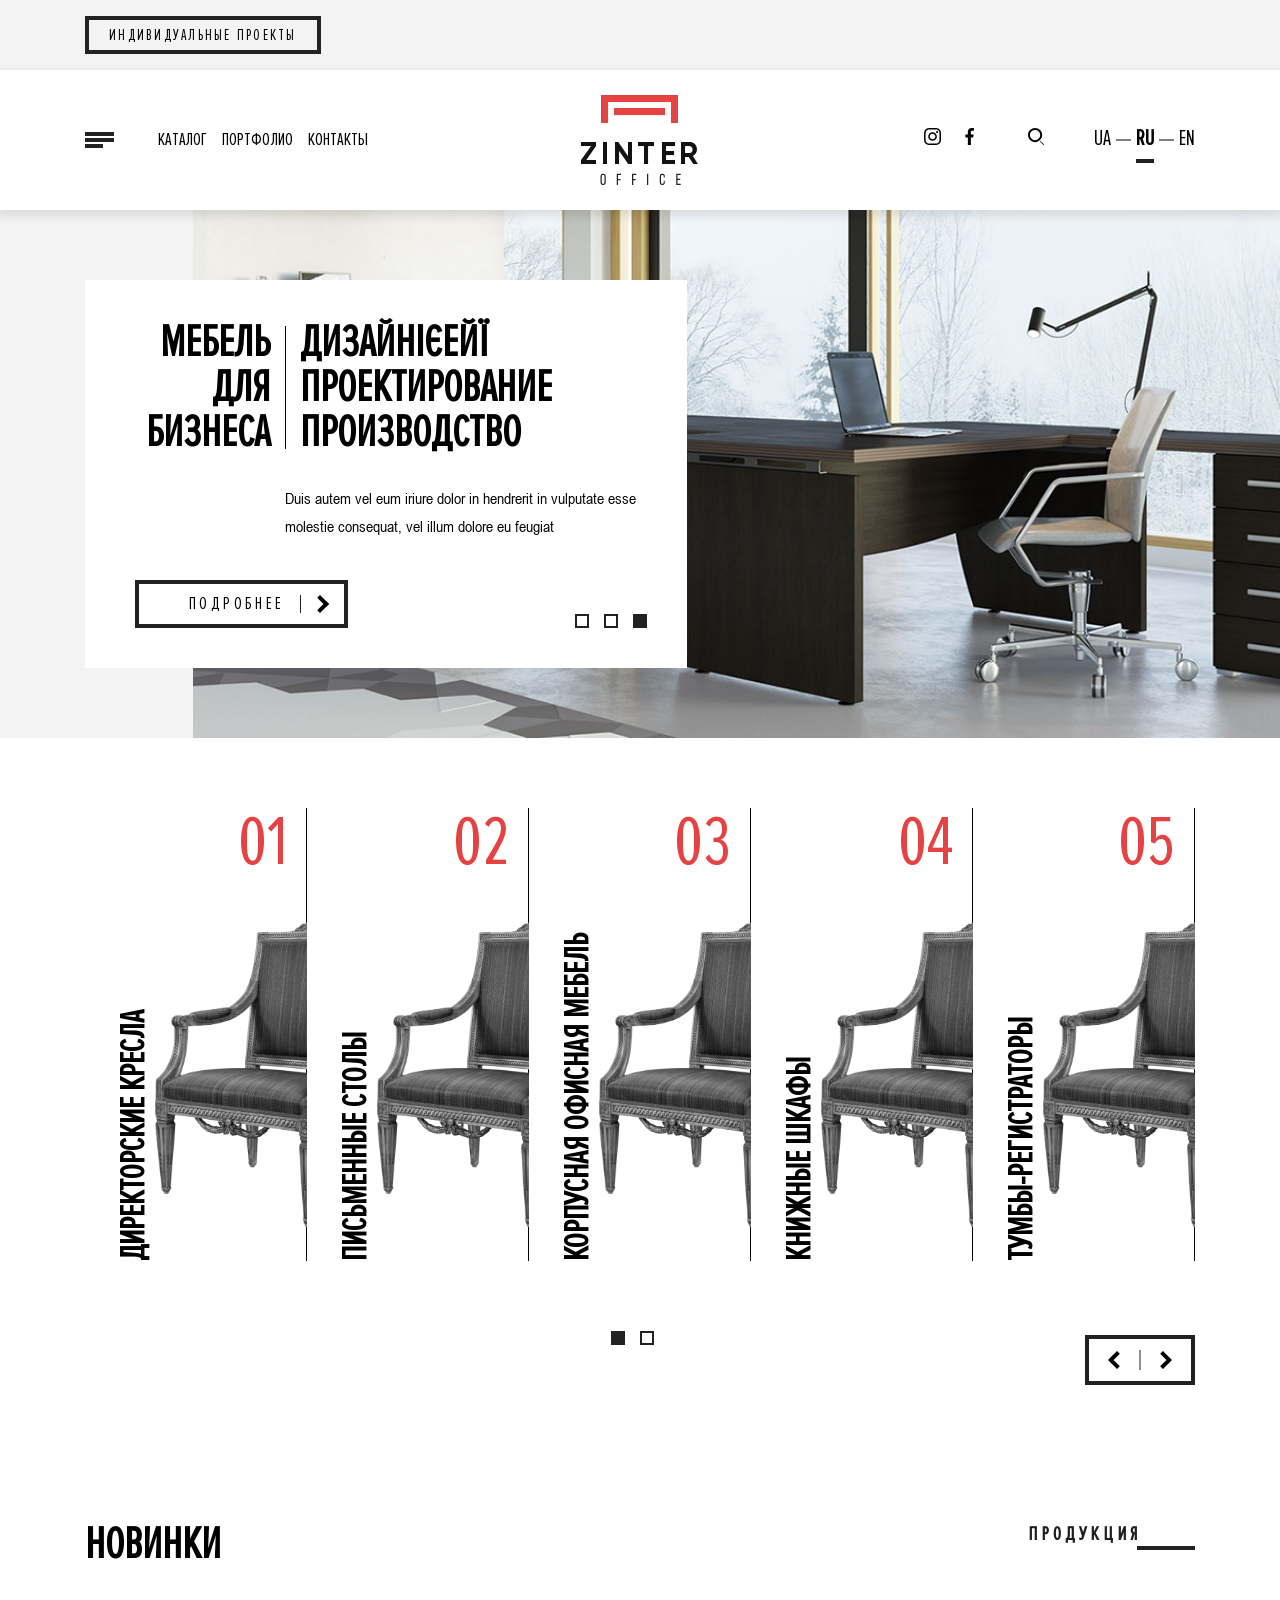
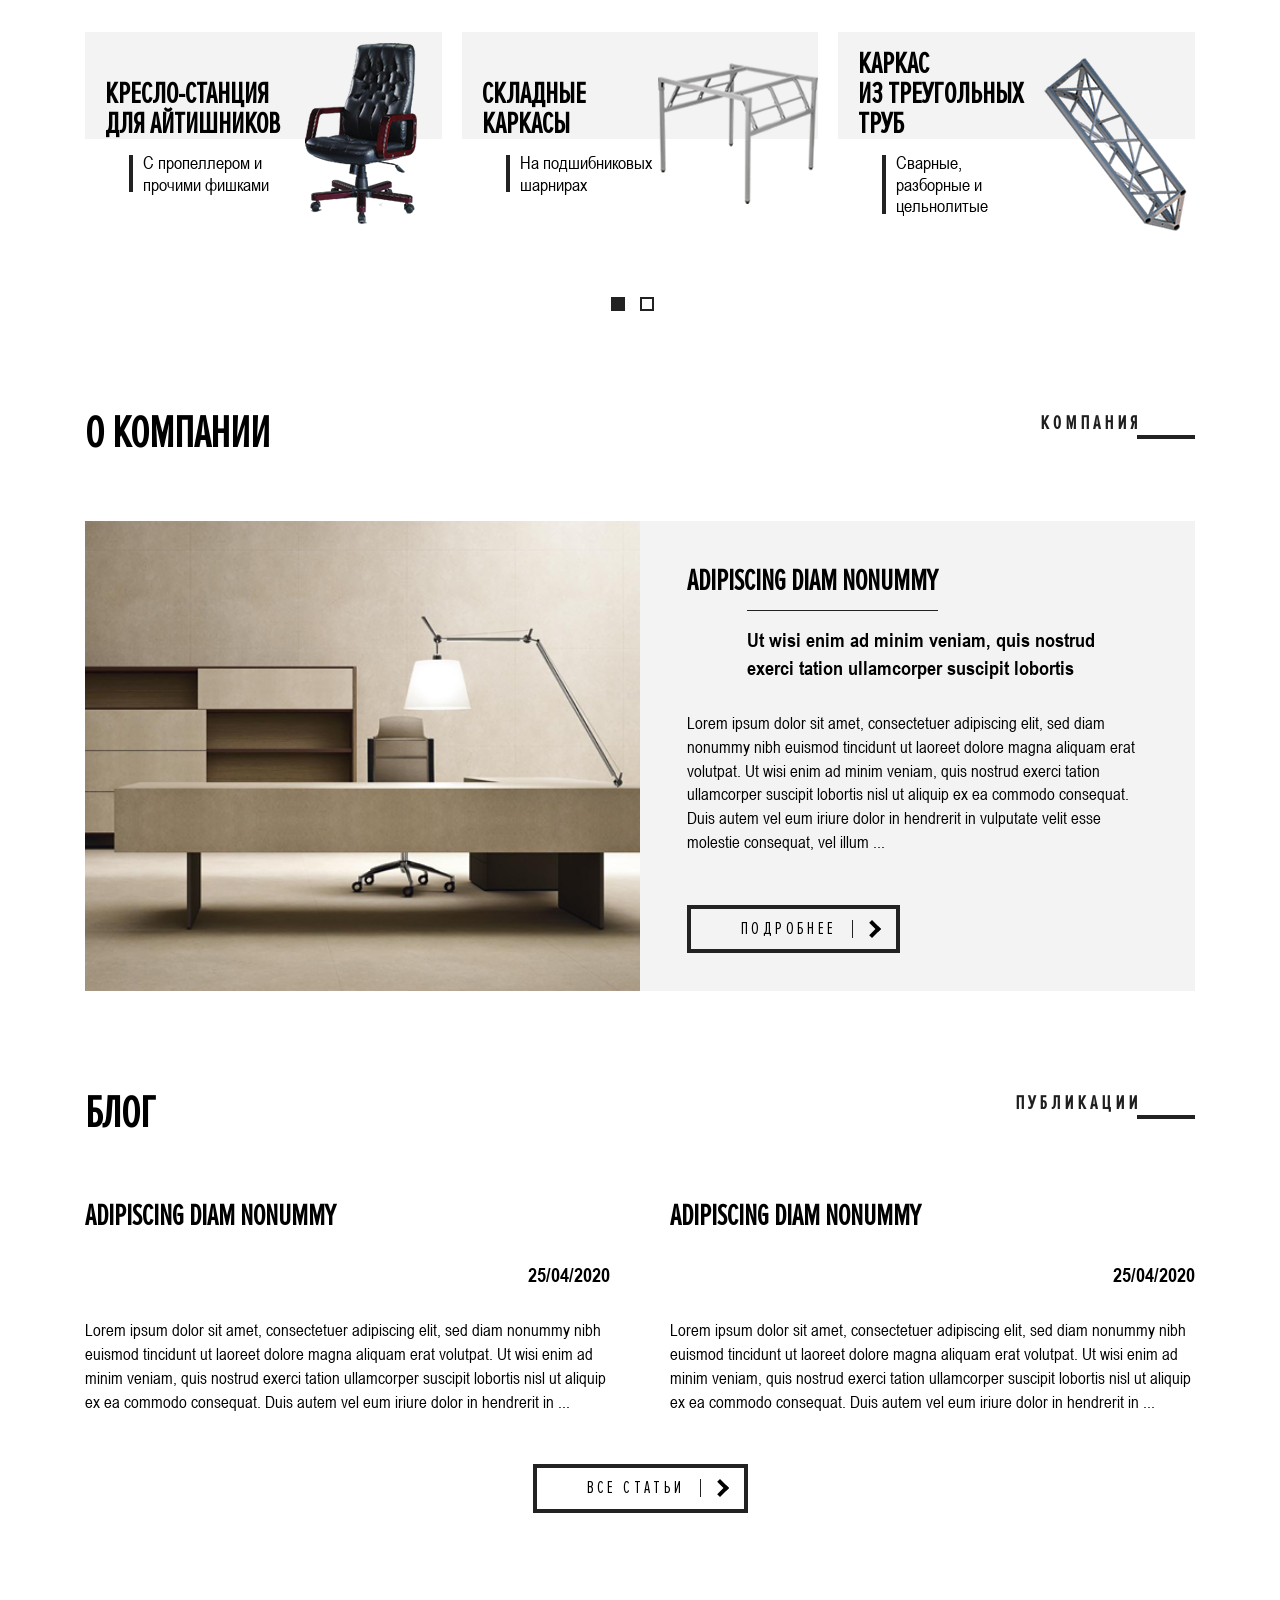
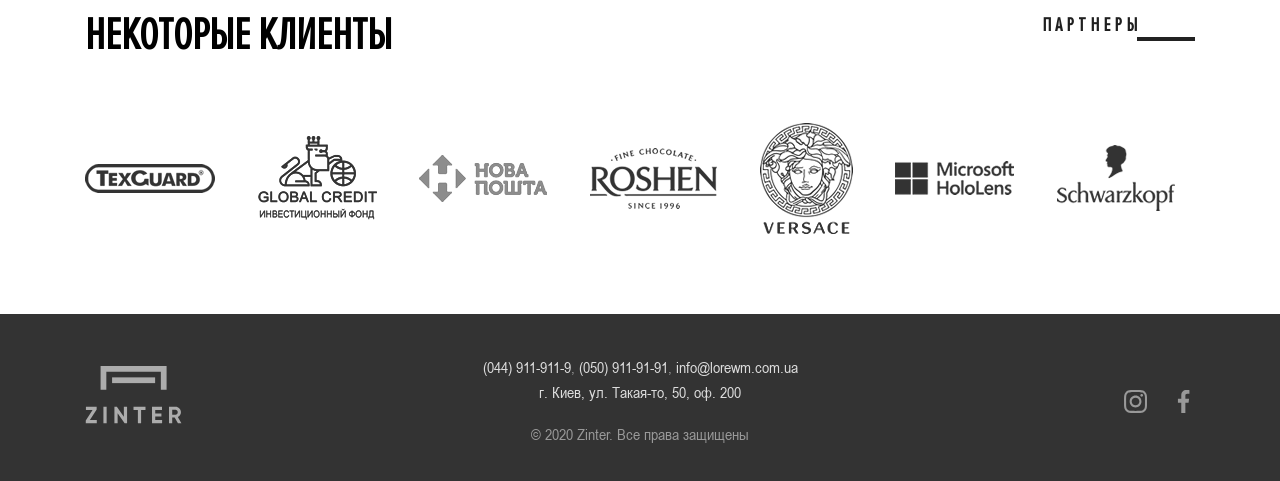
==== commit e8462fe0: "fix: introdaction sider animation" ====
--- a/index.html
+++ b/index.html
@@ -421,7 +421,7 @@
       
               <div class="title-wrap">
       
-                <h1 class="title">Дизайн <br>
+                <h1 class="title">ДизайнІЄЕЙЇ <br>
                   Проектирование<br>
                   Производство
                 </h1>
--- a/main.css
+++ b/main.css
@@ -1,4 +1,4 @@
-.mfp-bg{z-index:1042;overflow:hidden;background:#0b0b0b;opacity:.8}.mfp-bg,.mfp-wrap{top:0;left:0;width:100%;height:100%;position:fixed}.mfp-wrap{z-index:1043;outline:none!important;-webkit-backface-visibility:hidden}.mfp-container{text-align:center;position:absolute;width:100%;height:100%;left:0;top:0;padding:0 8px;box-sizing:border-box}.mfp-container:before{content:"";display:inline-block;height:100%;vertical-align:middle}.mfp-align-top .mfp-container:before{display:none}.mfp-content{position:relative;display:inline-block;vertical-align:middle;margin:0 auto;text-align:left;z-index:1045}.mfp-ajax-holder .mfp-content,.mfp-inline-holder .mfp-content{width:100%;cursor:auto}.mfp-ajax-cur{cursor:progress}.mfp-zoom-out-cur,.mfp-zoom-out-cur .mfp-image-holder .mfp-close{cursor:-moz-zoom-out;cursor:-webkit-zoom-out;cursor:zoom-out}.mfp-zoom{cursor:pointer;cursor:-webkit-zoom-in;cursor:-moz-zoom-in;cursor:zoom-in}.mfp-auto-cursor .mfp-content{cursor:auto}.mfp-arrow,.mfp-close,.mfp-counter,.mfp-preloader{-webkit-user-select:none;-moz-user-select:none;user-select:none}.mfp-loading.mfp-figure{display:none}.mfp-hide{display:none!important}.mfp-preloader{color:#ccc;position:absolute;top:50%;width:auto;text-align:center;margin-top:-.8em;left:8px;right:8px;z-index:1044}.mfp-preloader a{color:#ccc}.mfp-preloader a:hover{color:#fff}.mfp-s-error .mfp-content,.mfp-s-ready .mfp-preloader{display:none}button.mfp-arrow,button.mfp-close{overflow:visible;cursor:pointer;background:transparent;border:0;-webkit-appearance:none;display:block;outline:none;padding:0;z-index:1046;box-shadow:none;touch-action:manipulation}button::-moz-focus-inner{padding:0;border:0}.mfp-close{width:44px;height:44px;line-height:44px;position:absolute;right:0;top:0;text-decoration:none;text-align:center;opacity:.65;padding:0 0 18px 10px;color:#fff;font-style:normal;font-size:28px;font-family:Arial,Baskerville,monospace}.mfp-close:focus,.mfp-close:hover{opacity:1}.mfp-close:active{top:1px}.mfp-close-btn-in .mfp-close{color:#333}.mfp-iframe-holder .mfp-close,.mfp-image-holder .mfp-close{color:#fff;right:-6px;text-align:right;padding-right:6px;width:100%}.mfp-counter{position:absolute;top:0;right:0;color:#ccc;font-size:12px;line-height:18px;white-space:nowrap}.mfp-arrow{position:absolute;opacity:.65;top:50%;margin:-55px 0 0;padding:0;width:90px;height:110px;-webkit-tap-highlight-color:transparent}.mfp-arrow:active{margin-top:-54px}.mfp-arrow:focus,.mfp-arrow:hover{opacity:1}.mfp-arrow:after,.mfp-arrow:before{content:"";display:block;width:0;height:0;position:absolute;left:0;top:0;margin-top:35px;margin-left:35px;border:inset transparent}.mfp-arrow:after{border-top-width:13px;border-bottom-width:13px;top:8px}.mfp-arrow:before{border-top-width:21px;border-bottom-width:21px;opacity:.7}.mfp-arrow-left{left:0}.mfp-arrow-left:after{border-right:17px solid #fff;margin-left:31px}.mfp-arrow-left:before{margin-left:25px;border-right:27px solid #3f3f3f}.mfp-arrow-right{right:0}.mfp-arrow-right:after{border-left:17px solid #fff;margin-left:39px}.mfp-arrow-right:before{border-left:27px solid #3f3f3f}.mfp-iframe-holder{padding-top:40px;padding-bottom:40px}.mfp-iframe-holder .mfp-content{line-height:0;width:100%;max-width:900px}.mfp-iframe-holder .mfp-close{top:-40px}.mfp-iframe-scaler{width:100%;height:0;overflow:hidden;padding-top:56.25%}.mfp-iframe-scaler iframe{position:absolute;display:block;top:0;left:0;width:100%;height:100%;box-shadow:0 0 8px rgba(0,0,0,.6);background:#000}img.mfp-img{width:auto;max-width:100%;height:auto;display:block;box-sizing:border-box;padding:40px 0;margin:0 auto}.mfp-figure,img.mfp-img{line-height:0}.mfp-figure:after{content:"";position:absolute;left:0;top:40px;bottom:40px;display:block;right:0;width:auto;height:auto;z-index:-1;box-shadow:0 0 8px rgba(0,0,0,.6);background:#444}.mfp-figure small{color:#bdbdbd;display:block;font-size:12px;line-height:14px}.mfp-figure figure{margin:0}.mfp-bottom-bar{margin-top:-36px;position:absolute;top:100%;left:0;width:100%;cursor:auto}.mfp-title{text-align:left;line-height:18px;color:#f3f3f3;word-wrap:break-word;padding-right:36px}.mfp-image-holder .mfp-content{max-width:100%}.mfp-gallery .mfp-image-holder .mfp-figure{cursor:pointer}@media screen and (max-height:300px),screen and (max-width:800px) and (orientation:landscape){.mfp-img-mobile .mfp-image-holder{padding-left:0;padding-right:0}.mfp-img-mobile img.mfp-img{padding:0}.mfp-img-mobile .mfp-figure:after{top:0;bottom:0}.mfp-img-mobile .mfp-figure small{display:inline;margin-left:5px}.mfp-img-mobile .mfp-bottom-bar{background:rgba(0,0,0,.6);bottom:0;margin:0;top:auto;padding:3px 5px;position:fixed;box-sizing:border-box}.mfp-img-mobile .mfp-bottom-bar:empty{padding:0}.mfp-img-mobile .mfp-counter{right:5px;top:3px}.mfp-img-mobile .mfp-close{top:0;right:0;width:35px;height:35px;line-height:35px;background:rgba(0,0,0,.6);position:fixed;text-align:center;padding:0}}@media (max-width:900px){.mfp-arrow{-webkit-transform:scale(.75);transform:scale(.75)}.mfp-arrow-left{-webkit-transform-origin:0;transform-origin:0}.mfp-arrow-right{-webkit-transform-origin:100%;transform-origin:100%}.mfp-container{padding-left:6px;padding-right:6px}}a,abbr,acronym,address,applet,article,aside,audio,b,big,blockquote,body,canvas,caption,center,cite,code,dd,del,details,dfn,div,dl,dt,em,embed,fieldset,figcaption,figure,footer,form,h1,h2,h3,h4,h5,h6,header,hgroup,html,i,iframe,img,ins,kbd,label,legend,li,mark,menu,nav,object,ol,output,p,pre,q,ruby,s,samp,section,small,span,strike,strong,sub,summary,sup,table,tbody,td,tfoot,th,thead,time,tr,tt,u,ul,var,video{margin:0;padding:0;border:0;font-size:100%;vertical-align:baseline}:focus{outline:0}article,aside,details,figcaption,figure,footer,header,hgroup,menu,nav,section{display:block}body{line-height:1}ol,ul{list-style:none}blockquote,q{quotes:none}blockquote:after,blockquote:before,q:after,q:before{content:""}input[type=search]::-webkit-search-cancel-button,input[type=search]::-webkit-search-decoration,input[type=search]::-webkit-search-results-button,input[type=search]::-webkit-search-results-decoration{-webkit-appearance:none;-moz-appearance:none}input[type=search]{-webkit-appearance:none;-moz-appearance:none}audio,canvas,video{display:inline-block;*display:inline;*zoom:1;max-width:100%}audio:not([controls]){display:none;height:0}[hidden]{display:none}html{font-size:100%;-webkit-text-size-adjust:100%;-ms-text-size-adjust:100%}a:focus{outline:thin dotted}a:active,a:hover{outline:0}img{border:0;-ms-interpolation-mode:bicubic}figure,form{margin:0}fieldset{border:1px solid silver;margin:0 2px;padding:.35em .625em .75em}legend{border:0;padding:0;white-space:normal;*margin-left:-7px}button,input,select,textarea{font-size:100%;margin:0;vertical-align:baseline;*vertical-align:middle}button,input{line-height:normal}button,select{text-transform:none}button,html input[type=button],input[type=reset],input[type=submit]{-webkit-appearance:button;cursor:pointer;*overflow:visible}button[disabled],html input[disabled]{cursor:default}input[type=checkbox],input[type=radio]{-webkit-box-sizing:border-box;box-sizing:border-box;padding:0;*height:13px;*width:13px}input[type=search]{-webkit-appearance:textfield;-webkit-box-sizing:content-box;box-sizing:content-box}input[type=search]::-webkit-search-cancel-button,input[type=search]::-webkit-search-decoration{-webkit-appearance:none}button::-moz-focus-inner,input::-moz-focus-inner{border:0;padding:0}textarea{overflow:auto;vertical-align:top}table{border-collapse:collapse;border-spacing:0}button,html,input,select,textarea{color:#222}::-moz-selection{background:#b3d4fc;text-shadow:none}::selection{background:#b3d4fc;text-shadow:none}img{vertical-align:middle}fieldset{border:0;margin:0;padding:0}textarea{resize:vertical}.chromeframe{margin:.2em 0;background:#ccc;color:#000;padding:.2em 0}@font-face{font-family:BebasNeue;font-weight:400;font-style:normal;font-display:swap;src:url(fonts/BebasNeueRegular.eot);src:url(fonts/BebasNeueRegular.eot?#iefix) format("embedded-opentype"),url(fonts/BebasNeueRegular.woff) format("woff"),url(fonts/BebasNeueRegular.ttf) format("truetype")}@font-face{font-family:BebasNeueBold;font-weight:700;font-style:normal;font-display:swap;src:url(fonts/BebasNeueBold.eot);src:url(fonts/BebasNeueBold.eot?#iefix) format("embedded-opentype"),url(fonts/BebasNeueBold.woff) format("woff"),url(fonts/BebasNeueBold.ttf) format("truetype")}@font-face{font-family:ArialNarrow;font-weight:400;font-style:normal;font-display:swap;src:url(fonts/ArialNarrow.eot);src:url(fonts/ArialNarrow.eot?#iefix) format("embedded-opentype"),url(fonts/ArialNarrow.woff) format("woff"),url(fonts/ArialNarrow.ttf) format("truetype")}@font-face{font-family:ArialNarrow;font-weight:700;font-style:normal;font-display:swap;src:url(fonts/ArialNarrow-Bold.eot);src:url(fonts/ArialNarrow-Bold.eot?#iefix) format("embedded-opentype"),url(fonts/ArialNarrow-Bold.woff) format("woff"),url(fonts/ArialNarrow-Bold.ttf) format("truetype")}/*!
+.mfp-bg{z-index:1042;overflow:hidden;background:#0b0b0b;opacity:.8}.mfp-bg,.mfp-wrap{top:0;left:0;width:100%;height:100%;position:fixed}.mfp-wrap{z-index:1043;outline:none!important;-webkit-backface-visibility:hidden}.mfp-container{text-align:center;position:absolute;width:100%;height:100%;left:0;top:0;padding:0 8px;box-sizing:border-box}.mfp-container:before{content:"";display:inline-block;height:100%;vertical-align:middle}.mfp-align-top .mfp-container:before{display:none}.mfp-content{position:relative;display:inline-block;vertical-align:middle;margin:0 auto;text-align:left;z-index:1045}.mfp-ajax-holder .mfp-content,.mfp-inline-holder .mfp-content{width:100%;cursor:auto}.mfp-ajax-cur{cursor:progress}.mfp-zoom-out-cur,.mfp-zoom-out-cur .mfp-image-holder .mfp-close{cursor:-moz-zoom-out;cursor:-webkit-zoom-out;cursor:zoom-out}.mfp-zoom{cursor:pointer;cursor:-webkit-zoom-in;cursor:-moz-zoom-in;cursor:zoom-in}.mfp-auto-cursor .mfp-content{cursor:auto}.mfp-arrow,.mfp-close,.mfp-counter,.mfp-preloader{-webkit-user-select:none;-moz-user-select:none;user-select:none}.mfp-loading.mfp-figure{display:none}.mfp-hide{display:none!important}.mfp-preloader{color:#ccc;position:absolute;top:50%;width:auto;text-align:center;margin-top:-.8em;left:8px;right:8px;z-index:1044}.mfp-preloader a{color:#ccc}.mfp-preloader a:hover{color:#fff}.mfp-s-error .mfp-content,.mfp-s-ready .mfp-preloader{display:none}button.mfp-arrow,button.mfp-close{overflow:visible;cursor:pointer;background:transparent;border:0;-webkit-appearance:none;display:block;outline:none;padding:0;z-index:1046;box-shadow:none;touch-action:manipulation}button::-moz-focus-inner{padding:0;border:0}.mfp-close{width:44px;height:44px;line-height:44px;position:absolute;right:0;top:0;text-decoration:none;text-align:center;opacity:.65;padding:0 0 18px 10px;color:#fff;font-style:normal;font-size:28px;font-family:Arial,Baskerville,monospace}.mfp-close:focus,.mfp-close:hover{opacity:1}.mfp-close:active{top:1px}.mfp-close-btn-in .mfp-close{color:#333}.mfp-iframe-holder .mfp-close,.mfp-image-holder .mfp-close{color:#fff;right:-6px;text-align:right;padding-right:6px;width:100%}.mfp-counter{position:absolute;top:0;right:0;color:#ccc;font-size:12px;line-height:18px;white-space:nowrap}.mfp-arrow{position:absolute;opacity:.65;top:50%;margin:-55px 0 0;padding:0;width:90px;height:110px;-webkit-tap-highlight-color:transparent}.mfp-arrow:active{margin-top:-54px}.mfp-arrow:focus,.mfp-arrow:hover{opacity:1}.mfp-arrow:after,.mfp-arrow:before{content:"";display:block;width:0;height:0;position:absolute;left:0;top:0;margin-top:35px;margin-left:35px;border:inset transparent}.mfp-arrow:after{border-top-width:13px;border-bottom-width:13px;top:8px}.mfp-arrow:before{border-top-width:21px;border-bottom-width:21px;opacity:.7}.mfp-arrow-left{left:0}.mfp-arrow-left:after{border-right:17px solid #fff;margin-left:31px}.mfp-arrow-left:before{margin-left:25px;border-right:27px solid #3f3f3f}.mfp-arrow-right{right:0}.mfp-arrow-right:after{border-left:17px solid #fff;margin-left:39px}.mfp-arrow-right:before{border-left:27px solid #3f3f3f}.mfp-iframe-holder{padding-top:40px;padding-bottom:40px}.mfp-iframe-holder .mfp-content{line-height:0;width:100%;max-width:900px}.mfp-iframe-holder .mfp-close{top:-40px}.mfp-iframe-scaler{width:100%;height:0;overflow:hidden;padding-top:56.25%}.mfp-iframe-scaler iframe{position:absolute;display:block;top:0;left:0;width:100%;height:100%;box-shadow:0 0 8px rgba(0,0,0,.6);background:#000}img.mfp-img{width:auto;max-width:100%;height:auto;display:block;box-sizing:border-box;padding:40px 0;margin:0 auto}.mfp-figure,img.mfp-img{line-height:0}.mfp-figure:after{content:"";position:absolute;left:0;top:40px;bottom:40px;display:block;right:0;width:auto;height:auto;z-index:-1;box-shadow:0 0 8px rgba(0,0,0,.6);background:#444}.mfp-figure small{color:#bdbdbd;display:block;font-size:12px;line-height:14px}.mfp-figure figure{margin:0}.mfp-bottom-bar{margin-top:-36px;position:absolute;top:100%;left:0;width:100%;cursor:auto}.mfp-title{text-align:left;line-height:18px;color:#f3f3f3;word-wrap:break-word;padding-right:36px}.mfp-image-holder .mfp-content{max-width:100%}.mfp-gallery .mfp-image-holder .mfp-figure{cursor:pointer}@media screen and (max-height:300px),screen and (max-width:800px) and (orientation:landscape){.mfp-img-mobile .mfp-image-holder{padding-left:0;padding-right:0}.mfp-img-mobile img.mfp-img{padding:0}.mfp-img-mobile .mfp-figure:after{top:0;bottom:0}.mfp-img-mobile .mfp-figure small{display:inline;margin-left:5px}.mfp-img-mobile .mfp-bottom-bar{background:rgba(0,0,0,.6);bottom:0;margin:0;top:auto;padding:3px 5px;position:fixed;box-sizing:border-box}.mfp-img-mobile .mfp-bottom-bar:empty{padding:0}.mfp-img-mobile .mfp-counter{right:5px;top:3px}.mfp-img-mobile .mfp-close{top:0;right:0;width:35px;height:35px;line-height:35px;background:rgba(0,0,0,.6);position:fixed;text-align:center;padding:0}}@media (max-width:900px){.mfp-arrow{-webkit-transform:scale(.75);transform:scale(.75)}.mfp-arrow-left{-webkit-transform-origin:0;transform-origin:0}.mfp-arrow-right{-webkit-transform-origin:100%;transform-origin:100%}.mfp-container{padding-left:6px;padding-right:6px}}a,abbr,acronym,address,applet,article,aside,audio,b,big,blockquote,body,canvas,caption,center,cite,code,dd,del,details,dfn,div,dl,dt,em,embed,fieldset,figcaption,figure,footer,form,h1,h2,h3,h4,h5,h6,header,hgroup,html,i,iframe,img,ins,kbd,label,legend,li,mark,menu,nav,object,ol,output,p,pre,q,ruby,s,samp,section,small,span,strike,strong,sub,summary,sup,table,tbody,td,tfoot,th,thead,time,tr,tt,u,ul,var,video{margin:0;padding:0;border:0;font-size:100%;vertical-align:baseline}:focus{outline:0}article,aside,details,figcaption,figure,footer,header,hgroup,menu,nav,section{display:block}body{line-height:1}ol,ul{list-style:none}blockquote,q{quotes:none}blockquote:after,blockquote:before,q:after,q:before{content:""}input[type=search]::-webkit-search-cancel-button,input[type=search]::-webkit-search-decoration,input[type=search]::-webkit-search-results-button,input[type=search]::-webkit-search-results-decoration{-webkit-appearance:none;-moz-appearance:none}input[type=search]{-webkit-appearance:none;-moz-appearance:none}audio,canvas,video{display:inline-block;*display:inline;*zoom:1;max-width:100%}audio:not([controls]){display:none;height:0}[hidden]{display:none}html{font-size:100%;-webkit-text-size-adjust:100%;-ms-text-size-adjust:100%}a:focus{outline:thin dotted}a:active,a:hover{outline:0}img{border:0;-ms-interpolation-mode:bicubic}figure,form{margin:0}fieldset{border:1px solid silver;margin:0 2px;padding:.35em .625em .75em}legend{border:0;padding:0;white-space:normal;*margin-left:-7px}button,input,select,textarea{font-size:100%;margin:0;vertical-align:baseline;*vertical-align:middle}button,input{line-height:normal}button,select{text-transform:none}button,html input[type=button],input[type=reset],input[type=submit]{-webkit-appearance:button;cursor:pointer;*overflow:visible}button[disabled],html input[disabled]{cursor:default}input[type=checkbox],input[type=radio]{-webkit-box-sizing:border-box;box-sizing:border-box;padding:0;*height:13px;*width:13px}input[type=search]{-webkit-appearance:textfield;-webkit-box-sizing:content-box;box-sizing:content-box}input[type=search]::-webkit-search-cancel-button,input[type=search]::-webkit-search-decoration{-webkit-appearance:none}button::-moz-focus-inner,input::-moz-focus-inner{border:0;padding:0}textarea{overflow:auto;vertical-align:top}table{border-collapse:collapse;border-spacing:0}button,html,input,select,textarea{color:#222}::-moz-selection{background:#b3d4fc;text-shadow:none}::selection{background:#b3d4fc;text-shadow:none}img{vertical-align:middle}fieldset{border:0;margin:0;padding:0}textarea{resize:vertical}.chromeframe{margin:.2em 0;background:#ccc;color:#000;padding:.2em 0}@font-face{font-family:ArialNarrow;font-weight:400;font-style:normal;font-display:swap;src:url(fonts/ArialNarrow.eot);src:url(fonts/ArialNarrow.eot?#iefix) format("embedded-opentype"),url(fonts/ArialNarrow.woff) format("woff"),url(fonts/ArialNarrow.ttf) format("truetype")}@font-face{font-family:ArialNarrow;font-weight:700;font-style:normal;font-display:swap;src:url(fonts/ArialNarrow-Bold.eot);src:url(fonts/ArialNarrow-Bold.eot?#iefix) format("embedded-opentype"),url(fonts/ArialNarrow-Bold.woff) format("woff"),url(fonts/ArialNarrow-Bold.ttf) format("truetype")}@font-face{font-family:BebasNeue;font-weight:400;font-style:normal;font-display:swap;src:url(fonts/ProximaNovaExCn-Regular.eot);src:url(fonts/ProximaNovaExCn-Regular.eot?#iefix) format("embedded-opentype"),url(fonts/ProximaNovaExCn-Regular.woff) format("woff"),url(fonts/ProximaNovaExCn-Regular.ttf) format("truetype")}@font-face{font-family:BebasNeueBold;font-weight:400;font-style:normal;font-display:swap;src:url(fonts/ProximaNovaExCn-Regular.eot);src:url(fonts/ProximaNovaExCn-Regular.eot?#iefix) format("embedded-opentype"),url(fonts/ProximaNovaExCn-Regular.woff) format("woff"),url(fonts/ProximaNovaExCn-Regular.ttf) format("truetype")}/*!
  * animate.css -http://daneden.me/animate
  * Version - 3.7.0
  * Licensed under the MIT license - http://opensource.org/licenses/MIT
@@ -9,4 +9,4 @@
  * Copyright 2011-2018 The Bootstrap Authors
  * Copyright 2011-2018 Twitter, Inc.
  * Licensed under MIT (https://github.com/twbs/bootstrap/blob/master/LICENSE)
- */@-ms-viewport{width:device-width}html{-webkit-box-sizing:border-box;box-sizing:border-box;-ms-overflow-style:scrollbar}*,:after,:before{-webkit-box-sizing:inherit;box-sizing:inherit}.container{width:100%;padding-right:15px;padding-left:15px;margin-right:auto;margin-left:auto}@media (min-width:576px){.container{max-width:540px}}@media (min-width:768px){.container{max-width:720px}}@media (min-width:992px){.container{max-width:960px}}@media (min-width:1200px){.container{max-width:1140px}}@media (min-width:1440px){.container{max-width:1230px}}.container-fluid{width:100%;padding-right:15px;padding-left:15px;margin-right:auto;margin-left:auto}.row{display:-webkit-box;display:-ms-flexbox;display:flex;-ms-flex-wrap:wrap;flex-wrap:wrap;margin-right:-15px;margin-left:-15px}.no-gutters{margin-right:0;margin-left:0}.no-gutters>.col,.no-gutters>[class*=col-]{padding-right:0;padding-left:0}.col,.col-1,.col-2,.col-3,.col-4,.col-5,.col-6,.col-7,.col-8,.col-9,.col-10,.col-11,.col-12,.col-auto,.col-lg,.col-lg-1,.col-lg-2,.col-lg-3,.col-lg-4,.col-lg-5,.col-lg-6,.col-lg-7,.col-lg-8,.col-lg-9,.col-lg-10,.col-lg-11,.col-lg-12,.col-lg-auto,.col-md,.col-md-1,.col-md-2,.col-md-3,.col-md-4,.col-md-5,.col-md-6,.col-md-7,.col-md-8,.col-md-9,.col-md-10,.col-md-11,.col-md-12,.col-md-auto,.col-sm,.col-sm-1,.col-sm-2,.col-sm-3,.col-sm-4,.col-sm-5,.col-sm-6,.col-sm-7,.col-sm-8,.col-sm-9,.col-sm-10,.col-sm-11,.col-sm-12,.col-sm-auto,.col-xl,.col-xl-1,.col-xl-2,.col-xl-3,.col-xl-4,.col-xl-5,.col-xl-6,.col-xl-7,.col-xl-8,.col-xl-9,.col-xl-10,.col-xl-11,.col-xl-12,.col-xl-auto,.col-xxl,.col-xxl-1,.col-xxl-2,.col-xxl-3,.col-xxl-4,.col-xxl-5,.col-xxl-6,.col-xxl-7,.col-xxl-8,.col-xxl-9,.col-xxl-10,.col-xxl-11,.col-xxl-12,.col-xxl-auto{position:relative;width:100%;min-height:1px;padding-right:15px;padding-left:15px}.col{-ms-flex-preferred-size:0;flex-basis:0;-webkit-box-flex:1;-ms-flex-positive:1;flex-grow:1;max-width:100%}.col-auto{-ms-flex:0 0 auto;flex:0 0 auto;width:auto;max-width:none}.col-1,.col-auto{-webkit-box-flex:0}.col-1{-ms-flex:0 0 8.33333%;flex:0 0 8.33333%;max-width:8.33333%}.col-2{-ms-flex:0 0 16.66667%;flex:0 0 16.66667%;max-width:16.66667%}.col-2,.col-3{-webkit-box-flex:0}.col-3{-ms-flex:0 0 25%;flex:0 0 25%;max-width:25%}.col-4{-ms-flex:0 0 33.33333%;flex:0 0 33.33333%;max-width:33.33333%}.col-4,.col-5{-webkit-box-flex:0}.col-5{-ms-flex:0 0 41.66667%;flex:0 0 41.66667%;max-width:41.66667%}.col-6{-ms-flex:0 0 50%;flex:0 0 50%;max-width:50%}.col-6,.col-7{-webkit-box-flex:0}.col-7{-ms-flex:0 0 58.33333%;flex:0 0 58.33333%;max-width:58.33333%}.col-8{-ms-flex:0 0 66.66667%;flex:0 0 66.66667%;max-width:66.66667%}.col-8,.col-9{-webkit-box-flex:0}.col-9{-ms-flex:0 0 75%;flex:0 0 75%;max-width:75%}.col-10{-ms-flex:0 0 83.33333%;flex:0 0 83.33333%;max-width:83.33333%}.col-10,.col-11{-webkit-box-flex:0}.col-11{-ms-flex:0 0 91.66667%;flex:0 0 91.66667%;max-width:91.66667%}.col-12{-webkit-box-flex:0;-ms-flex:0 0 100%;flex:0 0 100%;max-width:100%}.order-first{-webkit-box-ordinal-group:0;-ms-flex-order:-1;order:-1}.order-last{-webkit-box-ordinal-group:14;-ms-flex-order:13;order:13}.order-0{-webkit-box-ordinal-group:1;-ms-flex-order:0;order:0}.order-1{-webkit-box-ordinal-group:2;-ms-flex-order:1;order:1}.order-2{-webkit-box-ordinal-group:3;-ms-flex-order:2;order:2}.order-3{-webkit-box-ordinal-group:4;-ms-flex-order:3;order:3}.order-4{-webkit-box-ordinal-group:5;-ms-flex-order:4;order:4}.order-5{-webkit-box-ordinal-group:6;-ms-flex-order:5;order:5}.order-6{-webkit-box-ordinal-group:7;-ms-flex-order:6;order:6}.order-7{-webkit-box-ordinal-group:8;-ms-flex-order:7;order:7}.order-8{-webkit-box-ordinal-group:9;-ms-flex-order:8;order:8}.order-9{-webkit-box-ordinal-group:10;-ms-flex-order:9;order:9}.order-10{-webkit-box-ordinal-group:11;-ms-flex-order:10;order:10}.order-11{-webkit-box-ordinal-group:12;-ms-flex-order:11;order:11}.order-12{-webkit-box-ordinal-group:13;-ms-flex-order:12;order:12}.offset-1{margin-left:8.33333%}.offset-2{margin-left:16.66667%}.offset-3{margin-left:25%}.offset-4{margin-left:33.33333%}.offset-5{margin-left:41.66667%}.offset-6{margin-left:50%}.offset-7{margin-left:58.33333%}.offset-8{margin-left:66.66667%}.offset-9{margin-left:75%}.offset-10{margin-left:83.33333%}.offset-11{margin-left:91.66667%}@media (min-width:576px){.col-sm{-ms-flex-preferred-size:0;flex-basis:0;-webkit-box-flex:1;-ms-flex-positive:1;flex-grow:1;max-width:100%}.col-sm-auto{-webkit-box-flex:0;-ms-flex:0 0 auto;flex:0 0 auto;width:auto;max-width:none}.col-sm-1{-webkit-box-flex:0;-ms-flex:0 0 8.33333%;flex:0 0 8.33333%;max-width:8.33333%}.col-sm-2{-webkit-box-flex:0;-ms-flex:0 0 16.66667%;flex:0 0 16.66667%;max-width:16.66667%}.col-sm-3{-webkit-box-flex:0;-ms-flex:0 0 25%;flex:0 0 25%;max-width:25%}.col-sm-4{-webkit-box-flex:0;-ms-flex:0 0 33.33333%;flex:0 0 33.33333%;max-width:33.33333%}.col-sm-5{-webkit-box-flex:0;-ms-flex:0 0 41.66667%;flex:0 0 41.66667%;max-width:41.66667%}.col-sm-6{-webkit-box-flex:0;-ms-flex:0 0 50%;flex:0 0 50%;max-width:50%}.col-sm-7{-webkit-box-flex:0;-ms-flex:0 0 58.33333%;flex:0 0 58.33333%;max-width:58.33333%}.col-sm-8{-webkit-box-flex:0;-ms-flex:0 0 66.66667%;flex:0 0 66.66667%;max-width:66.66667%}.col-sm-9{-webkit-box-flex:0;-ms-flex:0 0 75%;flex:0 0 75%;max-width:75%}.col-sm-10{-webkit-box-flex:0;-ms-flex:0 0 83.33333%;flex:0 0 83.33333%;max-width:83.33333%}.col-sm-11{-webkit-box-flex:0;-ms-flex:0 0 91.66667%;flex:0 0 91.66667%;max-width:91.66667%}.col-sm-12{-webkit-box-flex:0;-ms-flex:0 0 100%;flex:0 0 100%;max-width:100%}.order-sm-first{-webkit-box-ordinal-group:0;-ms-flex-order:-1;order:-1}.order-sm-last{-webkit-box-ordinal-group:14;-ms-flex-order:13;order:13}.order-sm-0{-webkit-box-ordinal-group:1;-ms-flex-order:0;order:0}.order-sm-1{-webkit-box-ordinal-group:2;-ms-flex-order:1;order:1}.order-sm-2{-webkit-box-ordinal-group:3;-ms-flex-order:2;order:2}.order-sm-3{-webkit-box-ordinal-group:4;-ms-flex-order:3;order:3}.order-sm-4{-webkit-box-ordinal-group:5;-ms-flex-order:4;order:4}.order-sm-5{-webkit-box-ordinal-group:6;-ms-flex-order:5;order:5}.order-sm-6{-webkit-box-ordinal-group:7;-ms-flex-order:6;order:6}.order-sm-7{-webkit-box-ordinal-group:8;-ms-flex-order:7;order:7}.order-sm-8{-webkit-box-ordinal-group:9;-ms-flex-order:8;order:8}.order-sm-9{-webkit-box-ordinal-group:10;-ms-flex-order:9;order:9}.order-sm-10{-webkit-box-ordinal-group:11;-ms-flex-order:10;order:10}.order-sm-11{-webkit-box-ordinal-group:12;-ms-flex-order:11;order:11}.order-sm-12{-webkit-box-ordinal-group:13;-ms-flex-order:12;order:12}.offset-sm-0{margin-left:0}.offset-sm-1{margin-left:8.33333%}.offset-sm-2{margin-left:16.66667%}.offset-sm-3{margin-left:25%}.offset-sm-4{margin-left:33.33333%}.offset-sm-5{margin-left:41.66667%}.offset-sm-6{margin-left:50%}.offset-sm-7{margin-left:58.33333%}.offset-sm-8{margin-left:66.66667%}.offset-sm-9{margin-left:75%}.offset-sm-10{margin-left:83.33333%}.offset-sm-11{margin-left:91.66667%}}@media (min-width:768px){.col-md{-ms-flex-preferred-size:0;flex-basis:0;-webkit-box-flex:1;-ms-flex-positive:1;flex-grow:1;max-width:100%}.col-md-auto{-webkit-box-flex:0;-ms-flex:0 0 auto;flex:0 0 auto;width:auto;max-width:none}.col-md-1{-webkit-box-flex:0;-ms-flex:0 0 8.33333%;flex:0 0 8.33333%;max-width:8.33333%}.col-md-2{-webkit-box-flex:0;-ms-flex:0 0 16.66667%;flex:0 0 16.66667%;max-width:16.66667%}.col-md-3{-webkit-box-flex:0;-ms-flex:0 0 25%;flex:0 0 25%;max-width:25%}.col-md-4{-webkit-box-flex:0;-ms-flex:0 0 33.33333%;flex:0 0 33.33333%;max-width:33.33333%}.col-md-5{-webkit-box-flex:0;-ms-flex:0 0 41.66667%;flex:0 0 41.66667%;max-width:41.66667%}.col-md-6{-webkit-box-flex:0;-ms-flex:0 0 50%;flex:0 0 50%;max-width:50%}.col-md-7{-webkit-box-flex:0;-ms-flex:0 0 58.33333%;flex:0 0 58.33333%;max-width:58.33333%}.col-md-8{-webkit-box-flex:0;-ms-flex:0 0 66.66667%;flex:0 0 66.66667%;max-width:66.66667%}.col-md-9{-webkit-box-flex:0;-ms-flex:0 0 75%;flex:0 0 75%;max-width:75%}.col-md-10{-webkit-box-flex:0;-ms-flex:0 0 83.33333%;flex:0 0 83.33333%;max-width:83.33333%}.col-md-11{-webkit-box-flex:0;-ms-flex:0 0 91.66667%;flex:0 0 91.66667%;max-width:91.66667%}.col-md-12{-webkit-box-flex:0;-ms-flex:0 0 100%;flex:0 0 100%;max-width:100%}.order-md-first{-webkit-box-ordinal-group:0;-ms-flex-order:-1;order:-1}.order-md-last{-webkit-box-ordinal-group:14;-ms-flex-order:13;order:13}.order-md-0{-webkit-box-ordinal-group:1;-ms-flex-order:0;order:0}.order-md-1{-webkit-box-ordinal-group:2;-ms-flex-order:1;order:1}.order-md-2{-webkit-box-ordinal-group:3;-ms-flex-order:2;order:2}.order-md-3{-webkit-box-ordinal-group:4;-ms-flex-order:3;order:3}.order-md-4{-webkit-box-ordinal-group:5;-ms-flex-order:4;order:4}.order-md-5{-webkit-box-ordinal-group:6;-ms-flex-order:5;order:5}.order-md-6{-webkit-box-ordinal-group:7;-ms-flex-order:6;order:6}.order-md-7{-webkit-box-ordinal-group:8;-ms-flex-order:7;order:7}.order-md-8{-webkit-box-ordinal-group:9;-ms-flex-order:8;order:8}.order-md-9{-webkit-box-ordinal-group:10;-ms-flex-order:9;order:9}.order-md-10{-webkit-box-ordinal-group:11;-ms-flex-order:10;order:10}.order-md-11{-webkit-box-ordinal-group:12;-ms-flex-order:11;order:11}.order-md-12{-webkit-box-ordinal-group:13;-ms-flex-order:12;order:12}.offset-md-0{margin-left:0}.offset-md-1{margin-left:8.33333%}.offset-md-2{margin-left:16.66667%}.offset-md-3{margin-left:25%}.offset-md-4{margin-left:33.33333%}.offset-md-5{margin-left:41.66667%}.offset-md-6{margin-left:50%}.offset-md-7{margin-left:58.33333%}.offset-md-8{margin-left:66.66667%}.offset-md-9{margin-left:75%}.offset-md-10{margin-left:83.33333%}.offset-md-11{margin-left:91.66667%}}@media (min-width:992px){.col-lg{-ms-flex-preferred-size:0;flex-basis:0;-webkit-box-flex:1;-ms-flex-positive:1;flex-grow:1;max-width:100%}.col-lg-auto{-webkit-box-flex:0;-ms-flex:0 0 auto;flex:0 0 auto;width:auto;max-width:none}.col-lg-1{-webkit-box-flex:0;-ms-flex:0 0 8.33333%;flex:0 0 8.33333%;max-width:8.33333%}.col-lg-2{-webkit-box-flex:0;-ms-flex:0 0 16.66667%;flex:0 0 16.66667%;max-width:16.66667%}.col-lg-3{-webkit-box-flex:0;-ms-flex:0 0 25%;flex:0 0 25%;max-width:25%}.col-lg-4{-webkit-box-flex:0;-ms-flex:0 0 33.33333%;flex:0 0 33.33333%;max-width:33.33333%}.col-lg-5{-webkit-box-flex:0;-ms-flex:0 0 41.66667%;flex:0 0 41.66667%;max-width:41.66667%}.col-lg-6{-webkit-box-flex:0;-ms-flex:0 0 50%;flex:0 0 50%;max-width:50%}.col-lg-7{-webkit-box-flex:0;-ms-flex:0 0 58.33333%;flex:0 0 58.33333%;max-width:58.33333%}.col-lg-8{-webkit-box-flex:0;-ms-flex:0 0 66.66667%;flex:0 0 66.66667%;max-width:66.66667%}.col-lg-9{-webkit-box-flex:0;-ms-flex:0 0 75%;flex:0 0 75%;max-width:75%}.col-lg-10{-webkit-box-flex:0;-ms-flex:0 0 83.33333%;flex:0 0 83.33333%;max-width:83.33333%}.col-lg-11{-webkit-box-flex:0;-ms-flex:0 0 91.66667%;flex:0 0 91.66667%;max-width:91.66667%}.col-lg-12{-webkit-box-flex:0;-ms-flex:0 0 100%;flex:0 0 100%;max-width:100%}.order-lg-first{-webkit-box-ordinal-group:0;-ms-flex-order:-1;order:-1}.order-lg-last{-webkit-box-ordinal-group:14;-ms-flex-order:13;order:13}.order-lg-0{-webkit-box-ordinal-group:1;-ms-flex-order:0;order:0}.order-lg-1{-webkit-box-ordinal-group:2;-ms-flex-order:1;order:1}.order-lg-2{-webkit-box-ordinal-group:3;-ms-flex-order:2;order:2}.order-lg-3{-webkit-box-ordinal-group:4;-ms-flex-order:3;order:3}.order-lg-4{-webkit-box-ordinal-group:5;-ms-flex-order:4;order:4}.order-lg-5{-webkit-box-ordinal-group:6;-ms-flex-order:5;order:5}.order-lg-6{-webkit-box-ordinal-group:7;-ms-flex-order:6;order:6}.order-lg-7{-webkit-box-ordinal-group:8;-ms-flex-order:7;order:7}.order-lg-8{-webkit-box-ordinal-group:9;-ms-flex-order:8;order:8}.order-lg-9{-webkit-box-ordinal-group:10;-ms-flex-order:9;order:9}.order-lg-10{-webkit-box-ordinal-group:11;-ms-flex-order:10;order:10}.order-lg-11{-webkit-box-ordinal-group:12;-ms-flex-order:11;order:11}.order-lg-12{-webkit-box-ordinal-group:13;-ms-flex-order:12;order:12}.offset-lg-0{margin-left:0}.offset-lg-1{margin-left:8.33333%}.offset-lg-2{margin-left:16.66667%}.offset-lg-3{margin-left:25%}.offset-lg-4{margin-left:33.33333%}.offset-lg-5{margin-left:41.66667%}.offset-lg-6{margin-left:50%}.offset-lg-7{margin-left:58.33333%}.offset-lg-8{margin-left:66.66667%}.offset-lg-9{margin-left:75%}.offset-lg-10{margin-left:83.33333%}.offset-lg-11{margin-left:91.66667%}}@media (min-width:1200px){.col-xl{-ms-flex-preferred-size:0;flex-basis:0;-webkit-box-flex:1;-ms-flex-positive:1;flex-grow:1;max-width:100%}.col-xl-auto{-webkit-box-flex:0;-ms-flex:0 0 auto;flex:0 0 auto;width:auto;max-width:none}.col-xl-1{-webkit-box-flex:0;-ms-flex:0 0 8.33333%;flex:0 0 8.33333%;max-width:8.33333%}.col-xl-2{-webkit-box-flex:0;-ms-flex:0 0 16.66667%;flex:0 0 16.66667%;max-width:16.66667%}.col-xl-3{-webkit-box-flex:0;-ms-flex:0 0 25%;flex:0 0 25%;max-width:25%}.col-xl-4{-webkit-box-flex:0;-ms-flex:0 0 33.33333%;flex:0 0 33.33333%;max-width:33.33333%}.col-xl-5{-webkit-box-flex:0;-ms-flex:0 0 41.66667%;flex:0 0 41.66667%;max-width:41.66667%}.col-xl-6{-webkit-box-flex:0;-ms-flex:0 0 50%;flex:0 0 50%;max-width:50%}.col-xl-7{-webkit-box-flex:0;-ms-flex:0 0 58.33333%;flex:0 0 58.33333%;max-width:58.33333%}.col-xl-8{-webkit-box-flex:0;-ms-flex:0 0 66.66667%;flex:0 0 66.66667%;max-width:66.66667%}.col-xl-9{-webkit-box-flex:0;-ms-flex:0 0 75%;flex:0 0 75%;max-width:75%}.col-xl-10{-webkit-box-flex:0;-ms-flex:0 0 83.33333%;flex:0 0 83.33333%;max-width:83.33333%}.col-xl-11{-webkit-box-flex:0;-ms-flex:0 0 91.66667%;flex:0 0 91.66667%;max-width:91.66667%}.col-xl-12{-webkit-box-flex:0;-ms-flex:0 0 100%;flex:0 0 100%;max-width:100%}.order-xl-first{-webkit-box-ordinal-group:0;-ms-flex-order:-1;order:-1}.order-xl-last{-webkit-box-ordinal-group:14;-ms-flex-order:13;order:13}.order-xl-0{-webkit-box-ordinal-group:1;-ms-flex-order:0;order:0}.order-xl-1{-webkit-box-ordinal-group:2;-ms-flex-order:1;order:1}.order-xl-2{-webkit-box-ordinal-group:3;-ms-flex-order:2;order:2}.order-xl-3{-webkit-box-ordinal-group:4;-ms-flex-order:3;order:3}.order-xl-4{-webkit-box-ordinal-group:5;-ms-flex-order:4;order:4}.order-xl-5{-webkit-box-ordinal-group:6;-ms-flex-order:5;order:5}.order-xl-6{-webkit-box-ordinal-group:7;-ms-flex-order:6;order:6}.order-xl-7{-webkit-box-ordinal-group:8;-ms-flex-order:7;order:7}.order-xl-8{-webkit-box-ordinal-group:9;-ms-flex-order:8;order:8}.order-xl-9{-webkit-box-ordinal-group:10;-ms-flex-order:9;order:9}.order-xl-10{-webkit-box-ordinal-group:11;-ms-flex-order:10;order:10}.order-xl-11{-webkit-box-ordinal-group:12;-ms-flex-order:11;order:11}.order-xl-12{-webkit-box-ordinal-group:13;-ms-flex-order:12;order:12}.offset-xl-0{margin-left:0}.offset-xl-1{margin-left:8.33333%}.offset-xl-2{margin-left:16.66667%}.offset-xl-3{margin-left:25%}.offset-xl-4{margin-left:33.33333%}.offset-xl-5{margin-left:41.66667%}.offset-xl-6{margin-left:50%}.offset-xl-7{margin-left:58.33333%}.offset-xl-8{margin-left:66.66667%}.offset-xl-9{margin-left:75%}.offset-xl-10{margin-left:83.33333%}.offset-xl-11{margin-left:91.66667%}}@media (min-width:1440px){.col-xxl{-ms-flex-preferred-size:0;flex-basis:0;-webkit-box-flex:1;-ms-flex-positive:1;flex-grow:1;max-width:100%}.col-xxl-auto{-webkit-box-flex:0;-ms-flex:0 0 auto;flex:0 0 auto;width:auto;max-width:none}.col-xxl-1{-webkit-box-flex:0;-ms-flex:0 0 8.33333%;flex:0 0 8.33333%;max-width:8.33333%}.col-xxl-2{-webkit-box-flex:0;-ms-flex:0 0 16.66667%;flex:0 0 16.66667%;max-width:16.66667%}.col-xxl-3{-webkit-box-flex:0;-ms-flex:0 0 25%;flex:0 0 25%;max-width:25%}.col-xxl-4{-webkit-box-flex:0;-ms-flex:0 0 33.33333%;flex:0 0 33.33333%;max-width:33.33333%}.col-xxl-5{-webkit-box-flex:0;-ms-flex:0 0 41.66667%;flex:0 0 41.66667%;max-width:41.66667%}.col-xxl-6{-webkit-box-flex:0;-ms-flex:0 0 50%;flex:0 0 50%;max-width:50%}.col-xxl-7{-webkit-box-flex:0;-ms-flex:0 0 58.33333%;flex:0 0 58.33333%;max-width:58.33333%}.col-xxl-8{-webkit-box-flex:0;-ms-flex:0 0 66.66667%;flex:0 0 66.66667%;max-width:66.66667%}.col-xxl-9{-webkit-box-flex:0;-ms-flex:0 0 75%;flex:0 0 75%;max-width:75%}.col-xxl-10{-webkit-box-flex:0;-ms-flex:0 0 83.33333%;flex:0 0 83.33333%;max-width:83.33333%}.col-xxl-11{-webkit-box-flex:0;-ms-flex:0 0 91.66667%;flex:0 0 91.66667%;max-width:91.66667%}.col-xxl-12{-webkit-box-flex:0;-ms-flex:0 0 100%;flex:0 0 100%;max-width:100%}.order-xxl-first{-webkit-box-ordinal-group:0;-ms-flex-order:-1;order:-1}.order-xxl-last{-webkit-box-ordinal-group:14;-ms-flex-order:13;order:13}.order-xxl-0{-webkit-box-ordinal-group:1;-ms-flex-order:0;order:0}.order-xxl-1{-webkit-box-ordinal-group:2;-ms-flex-order:1;order:1}.order-xxl-2{-webkit-box-ordinal-group:3;-ms-flex-order:2;order:2}.order-xxl-3{-webkit-box-ordinal-group:4;-ms-flex-order:3;order:3}.order-xxl-4{-webkit-box-ordinal-group:5;-ms-flex-order:4;order:4}.order-xxl-5{-webkit-box-ordinal-group:6;-ms-flex-order:5;order:5}.order-xxl-6{-webkit-box-ordinal-group:7;-ms-flex-order:6;order:6}.order-xxl-7{-webkit-box-ordinal-group:8;-ms-flex-order:7;order:7}.order-xxl-8{-webkit-box-ordinal-group:9;-ms-flex-order:8;order:8}.order-xxl-9{-webkit-box-ordinal-group:10;-ms-flex-order:9;order:9}.order-xxl-10{-webkit-box-ordinal-group:11;-ms-flex-order:10;order:10}.order-xxl-11{-webkit-box-ordinal-group:12;-ms-flex-order:11;order:11}.order-xxl-12{-webkit-box-ordinal-group:13;-ms-flex-order:12;order:12}.offset-xxl-0{margin-left:0}.offset-xxl-1{margin-left:8.33333%}.offset-xxl-2{margin-left:16.66667%}.offset-xxl-3{margin-left:25%}.offset-xxl-4{margin-left:33.33333%}.offset-xxl-5{margin-left:41.66667%}.offset-xxl-6{margin-left:50%}.offset-xxl-7{margin-left:58.33333%}.offset-xxl-8{margin-left:66.66667%}.offset-xxl-9{margin-left:75%}.offset-xxl-10{margin-left:83.33333%}.offset-xxl-11{margin-left:91.66667%}}.d-none{display:none!important}.d-inline{display:inline!important}.d-inline-block{display:inline-block!important}.d-block{display:block!important}.d-table{display:table!important}.d-table-row{display:table-row!important}.d-table-cell{display:table-cell!important}.d-flex{display:-webkit-box!important;display:-ms-flexbox!important;display:flex!important}.d-inline-flex{display:-webkit-inline-box!important;display:-ms-inline-flexbox!important;display:inline-flex!important}@media (min-width:576px){.d-sm-none{display:none!important}.d-sm-inline{display:inline!important}.d-sm-inline-block{display:inline-block!important}.d-sm-block{display:block!important}.d-sm-table{display:table!important}.d-sm-table-row{display:table-row!important}.d-sm-table-cell{display:table-cell!important}.d-sm-flex{display:-webkit-box!important;display:-ms-flexbox!important;display:flex!important}.d-sm-inline-flex{display:-webkit-inline-box!important;display:-ms-inline-flexbox!important;display:inline-flex!important}}@media (min-width:768px){.d-md-none{display:none!important}.d-md-inline{display:inline!important}.d-md-inline-block{display:inline-block!important}.d-md-block{display:block!important}.d-md-table{display:table!important}.d-md-table-row{display:table-row!important}.d-md-table-cell{display:table-cell!important}.d-md-flex{display:-webkit-box!important;display:-ms-flexbox!important;display:flex!important}.d-md-inline-flex{display:-webkit-inline-box!important;display:-ms-inline-flexbox!important;display:inline-flex!important}}@media (min-width:992px){.d-lg-none{display:none!important}.d-lg-inline{display:inline!important}.d-lg-inline-block{display:inline-block!important}.d-lg-block{display:block!important}.d-lg-table{display:table!important}.d-lg-table-row{display:table-row!important}.d-lg-table-cell{display:table-cell!important}.d-lg-flex{display:-webkit-box!important;display:-ms-flexbox!important;display:flex!important}.d-lg-inline-flex{display:-webkit-inline-box!important;display:-ms-inline-flexbox!important;display:inline-flex!important}}@media (min-width:1200px){.d-xl-none{display:none!important}.d-xl-inline{display:inline!important}.d-xl-inline-block{display:inline-block!important}.d-xl-block{display:block!important}.d-xl-table{display:table!important}.d-xl-table-row{display:table-row!important}.d-xl-table-cell{display:table-cell!important}.d-xl-flex{display:-webkit-box!important;display:-ms-flexbox!important;display:flex!important}.d-xl-inline-flex{display:-webkit-inline-box!important;display:-ms-inline-flexbox!important;display:inline-flex!important}}@media (min-width:1440px){.d-xxl-none{display:none!important}.d-xxl-inline{display:inline!important}.d-xxl-inline-block{display:inline-block!important}.d-xxl-block{display:block!important}.d-xxl-table{display:table!important}.d-xxl-table-row{display:table-row!important}.d-xxl-table-cell{display:table-cell!important}.d-xxl-flex{display:-webkit-box!important;display:-ms-flexbox!important;display:flex!important}.d-xxl-inline-flex{display:-webkit-inline-box!important;display:-ms-inline-flexbox!important;display:inline-flex!important}}@media print{.d-print-none{display:none!important}.d-print-inline{display:inline!important}.d-print-inline-block{display:inline-block!important}.d-print-block{display:block!important}.d-print-table{display:table!important}.d-print-table-row{display:table-row!important}.d-print-table-cell{display:table-cell!important}.d-print-flex{display:-webkit-box!important;display:-ms-flexbox!important;display:flex!important}.d-print-inline-flex{display:-webkit-inline-box!important;display:-ms-inline-flexbox!important;display:inline-flex!important}}.flex-row{-webkit-box-orient:horizontal!important;-ms-flex-direction:row!important;flex-direction:row!important}.flex-column,.flex-row{-webkit-box-direction:normal!important}.flex-column{-webkit-box-orient:vertical!important;-ms-flex-direction:column!important;flex-direction:column!important}.flex-row-reverse{-webkit-box-orient:horizontal!important;-ms-flex-direction:row-reverse!important;flex-direction:row-reverse!important}.flex-column-reverse,.flex-row-reverse{-webkit-box-direction:reverse!important}.flex-column-reverse{-webkit-box-orient:vertical!important;-ms-flex-direction:column-reverse!important;flex-direction:column-reverse!important}.flex-wrap{-ms-flex-wrap:wrap!important;flex-wrap:wrap!important}.flex-nowrap{-ms-flex-wrap:nowrap!important;flex-wrap:nowrap!important}.flex-wrap-reverse{-ms-flex-wrap:wrap-reverse!important;flex-wrap:wrap-reverse!important}.justify-content-start{-webkit-box-pack:start!important;-ms-flex-pack:start!important;justify-content:flex-start!important}.justify-content-end{-webkit-box-pack:end!important;-ms-flex-pack:end!important;justify-content:flex-end!important}.justify-content-center{-webkit-box-pack:center!important;-ms-flex-pack:center!important;justify-content:center!important}.justify-content-between{-webkit-box-pack:justify!important;-ms-flex-pack:justify!important;justify-content:space-between!important}.justify-content-around{-ms-flex-pack:distribute!important;justify-content:space-around!important}.align-items-start{-webkit-box-align:start!important;-ms-flex-align:start!important;align-items:flex-start!important}.align-items-end{-webkit-box-align:end!important;-ms-flex-align:end!important;align-items:flex-end!important}.align-items-center{-webkit-box-align:center!important;-ms-flex-align:center!important;align-items:center!important}.align-items-baseline{-webkit-box-align:baseline!important;-ms-flex-align:baseline!important;align-items:baseline!important}.align-items-stretch{-webkit-box-align:stretch!important;-ms-flex-align:stretch!important;align-items:stretch!important}.align-content-start{-ms-flex-line-pack:start!important;align-content:flex-start!important}.align-content-end{-ms-flex-line-pack:end!important;align-content:flex-end!important}.align-content-center{-ms-flex-line-pack:center!important;align-content:center!important}.align-content-between{-ms-flex-line-pack:justify!important;align-content:space-between!important}.align-content-around{-ms-flex-line-pack:distribute!important;align-content:space-around!important}.align-content-stretch{-ms-flex-line-pack:stretch!important;align-content:stretch!important}.align-self-auto{-ms-flex-item-align:auto!important;align-self:auto!important}.align-self-start{-ms-flex-item-align:start!important;align-self:flex-start!important}.align-self-end{-ms-flex-item-align:end!important;align-self:flex-end!important}.align-self-center{-ms-flex-item-align:center!important;align-self:center!important}.align-self-baseline{-ms-flex-item-align:baseline!important;align-self:baseline!important}.align-self-stretch{-ms-flex-item-align:stretch!important;align-self:stretch!important}@media (min-width:576px){.flex-sm-row{-webkit-box-orient:horizontal!important;-ms-flex-direction:row!important;flex-direction:row!important}.flex-sm-column,.flex-sm-row{-webkit-box-direction:normal!important}.flex-sm-column{-webkit-box-orient:vertical!important;-ms-flex-direction:column!important;flex-direction:column!important}.flex-sm-row-reverse{-webkit-box-orient:horizontal!important;-webkit-box-direction:reverse!important;-ms-flex-direction:row-reverse!important;flex-direction:row-reverse!important}.flex-sm-column-reverse{-webkit-box-orient:vertical!important;-webkit-box-direction:reverse!important;-ms-flex-direction:column-reverse!important;flex-direction:column-reverse!important}.flex-sm-wrap{-ms-flex-wrap:wrap!important;flex-wrap:wrap!important}.flex-sm-nowrap{-ms-flex-wrap:nowrap!important;flex-wrap:nowrap!important}.flex-sm-wrap-reverse{-ms-flex-wrap:wrap-reverse!important;flex-wrap:wrap-reverse!important}.justify-content-sm-start{-webkit-box-pack:start!important;-ms-flex-pack:start!important;justify-content:flex-start!important}.justify-content-sm-end{-webkit-box-pack:end!important;-ms-flex-pack:end!important;justify-content:flex-end!important}.justify-content-sm-center{-webkit-box-pack:center!important;-ms-flex-pack:center!important;justify-content:center!important}.justify-content-sm-between{-webkit-box-pack:justify!important;-ms-flex-pack:justify!important;justify-content:space-between!important}.justify-content-sm-around{-ms-flex-pack:distribute!important;justify-content:space-around!important}.align-items-sm-start{-webkit-box-align:start!important;-ms-flex-align:start!important;align-items:flex-start!important}.align-items-sm-end{-webkit-box-align:end!important;-ms-flex-align:end!important;align-items:flex-end!important}.align-items-sm-center{-webkit-box-align:center!important;-ms-flex-align:center!important;align-items:center!important}.align-items-sm-baseline{-webkit-box-align:baseline!important;-ms-flex-align:baseline!important;align-items:baseline!important}.align-items-sm-stretch{-webkit-box-align:stretch!important;-ms-flex-align:stretch!important;align-items:stretch!important}.align-content-sm-start{-ms-flex-line-pack:start!important;align-content:flex-start!important}.align-content-sm-end{-ms-flex-line-pack:end!important;align-content:flex-end!important}.align-content-sm-center{-ms-flex-line-pack:center!important;align-content:center!important}.align-content-sm-between{-ms-flex-line-pack:justify!important;align-content:space-between!important}.align-content-sm-around{-ms-flex-line-pack:distribute!important;align-content:space-around!important}.align-content-sm-stretch{-ms-flex-line-pack:stretch!important;align-content:stretch!important}.align-self-sm-auto{-ms-flex-item-align:auto!important;align-self:auto!important}.align-self-sm-start{-ms-flex-item-align:start!important;align-self:flex-start!important}.align-self-sm-end{-ms-flex-item-align:end!important;align-self:flex-end!important}.align-self-sm-center{-ms-flex-item-align:center!important;align-self:center!important}.align-self-sm-baseline{-ms-flex-item-align:baseline!important;align-self:baseline!important}.align-self-sm-stretch{-ms-flex-item-align:stretch!important;align-self:stretch!important}}@media (min-width:768px){.flex-md-row{-webkit-box-orient:horizontal!important;-ms-flex-direction:row!important;flex-direction:row!important}.flex-md-column,.flex-md-row{-webkit-box-direction:normal!important}.flex-md-column{-webkit-box-orient:vertical!important;-ms-flex-direction:column!important;flex-direction:column!important}.flex-md-row-reverse{-webkit-box-orient:horizontal!important;-webkit-box-direction:reverse!important;-ms-flex-direction:row-reverse!important;flex-direction:row-reverse!important}.flex-md-column-reverse{-webkit-box-orient:vertical!important;-webkit-box-direction:reverse!important;-ms-flex-direction:column-reverse!important;flex-direction:column-reverse!important}.flex-md-wrap{-ms-flex-wrap:wrap!important;flex-wrap:wrap!important}.flex-md-nowrap{-ms-flex-wrap:nowrap!important;flex-wrap:nowrap!important}.flex-md-wrap-reverse{-ms-flex-wrap:wrap-reverse!important;flex-wrap:wrap-reverse!important}.justify-content-md-start{-webkit-box-pack:start!important;-ms-flex-pack:start!important;justify-content:flex-start!important}.justify-content-md-end{-webkit-box-pack:end!important;-ms-flex-pack:end!important;justify-content:flex-end!important}.justify-content-md-center{-webkit-box-pack:center!important;-ms-flex-pack:center!important;justify-content:center!important}.justify-content-md-between{-webkit-box-pack:justify!important;-ms-flex-pack:justify!important;justify-content:space-between!important}.justify-content-md-around{-ms-flex-pack:distribute!important;justify-content:space-around!important}.align-items-md-start{-webkit-box-align:start!important;-ms-flex-align:start!important;align-items:flex-start!important}.align-items-md-end{-webkit-box-align:end!important;-ms-flex-align:end!important;align-items:flex-end!important}.align-items-md-center{-webkit-box-align:center!important;-ms-flex-align:center!important;align-items:center!important}.align-items-md-baseline{-webkit-box-align:baseline!important;-ms-flex-align:baseline!important;align-items:baseline!important}.align-items-md-stretch{-webkit-box-align:stretch!important;-ms-flex-align:stretch!important;align-items:stretch!important}.align-content-md-start{-ms-flex-line-pack:start!important;align-content:flex-start!important}.align-content-md-end{-ms-flex-line-pack:end!important;align-content:flex-end!important}.align-content-md-center{-ms-flex-line-pack:center!important;align-content:center!important}.align-content-md-between{-ms-flex-line-pack:justify!important;align-content:space-between!important}.align-content-md-around{-ms-flex-line-pack:distribute!important;align-content:space-around!important}.align-content-md-stretch{-ms-flex-line-pack:stretch!important;align-content:stretch!important}.align-self-md-auto{-ms-flex-item-align:auto!important;align-self:auto!important}.align-self-md-start{-ms-flex-item-align:start!important;align-self:flex-start!important}.align-self-md-end{-ms-flex-item-align:end!important;align-self:flex-end!important}.align-self-md-center{-ms-flex-item-align:center!important;align-self:center!important}.align-self-md-baseline{-ms-flex-item-align:baseline!important;align-self:baseline!important}.align-self-md-stretch{-ms-flex-item-align:stretch!important;align-self:stretch!important}}@media (min-width:992px){.flex-lg-row{-webkit-box-orient:horizontal!important;-ms-flex-direction:row!important;flex-direction:row!important}.flex-lg-column,.flex-lg-row{-webkit-box-direction:normal!important}.flex-lg-column{-webkit-box-orient:vertical!important;-ms-flex-direction:column!important;flex-direction:column!important}.flex-lg-row-reverse{-webkit-box-orient:horizontal!important;-webkit-box-direction:reverse!important;-ms-flex-direction:row-reverse!important;flex-direction:row-reverse!important}.flex-lg-column-reverse{-webkit-box-orient:vertical!important;-webkit-box-direction:reverse!important;-ms-flex-direction:column-reverse!important;flex-direction:column-reverse!important}.flex-lg-wrap{-ms-flex-wrap:wrap!important;flex-wrap:wrap!important}.flex-lg-nowrap{-ms-flex-wrap:nowrap!important;flex-wrap:nowrap!important}.flex-lg-wrap-reverse{-ms-flex-wrap:wrap-reverse!important;flex-wrap:wrap-reverse!important}.justify-content-lg-start{-webkit-box-pack:start!important;-ms-flex-pack:start!important;justify-content:flex-start!important}.justify-content-lg-end{-webkit-box-pack:end!important;-ms-flex-pack:end!important;justify-content:flex-end!important}.justify-content-lg-center{-webkit-box-pack:center!important;-ms-flex-pack:center!important;justify-content:center!important}.justify-content-lg-between{-webkit-box-pack:justify!important;-ms-flex-pack:justify!important;justify-content:space-between!important}.justify-content-lg-around{-ms-flex-pack:distribute!important;justify-content:space-around!important}.align-items-lg-start{-webkit-box-align:start!important;-ms-flex-align:start!important;align-items:flex-start!important}.align-items-lg-end{-webkit-box-align:end!important;-ms-flex-align:end!important;align-items:flex-end!important}.align-items-lg-center{-webkit-box-align:center!important;-ms-flex-align:center!important;align-items:center!important}.align-items-lg-baseline{-webkit-box-align:baseline!important;-ms-flex-align:baseline!important;align-items:baseline!important}.align-items-lg-stretch{-webkit-box-align:stretch!important;-ms-flex-align:stretch!important;align-items:stretch!important}.align-content-lg-start{-ms-flex-line-pack:start!important;align-content:flex-start!important}.align-content-lg-end{-ms-flex-line-pack:end!important;align-content:flex-end!important}.align-content-lg-center{-ms-flex-line-pack:center!important;align-content:center!important}.align-content-lg-between{-ms-flex-line-pack:justify!important;align-content:space-between!important}.align-content-lg-around{-ms-flex-line-pack:distribute!important;align-content:space-around!important}.align-content-lg-stretch{-ms-flex-line-pack:stretch!important;align-content:stretch!important}.align-self-lg-auto{-ms-flex-item-align:auto!important;align-self:auto!important}.align-self-lg-start{-ms-flex-item-align:start!important;align-self:flex-start!important}.align-self-lg-end{-ms-flex-item-align:end!important;align-self:flex-end!important}.align-self-lg-center{-ms-flex-item-align:center!important;align-self:center!important}.align-self-lg-baseline{-ms-flex-item-align:baseline!important;align-self:baseline!important}.align-self-lg-stretch{-ms-flex-item-align:stretch!important;align-self:stretch!important}}@media (min-width:1200px){.flex-xl-row{-webkit-box-orient:horizontal!important;-ms-flex-direction:row!important;flex-direction:row!important}.flex-xl-column,.flex-xl-row{-webkit-box-direction:normal!important}.flex-xl-column{-webkit-box-orient:vertical!important;-ms-flex-direction:column!important;flex-direction:column!important}.flex-xl-row-reverse{-webkit-box-orient:horizontal!important;-webkit-box-direction:reverse!important;-ms-flex-direction:row-reverse!important;flex-direction:row-reverse!important}.flex-xl-column-reverse{-webkit-box-orient:vertical!important;-webkit-box-direction:reverse!important;-ms-flex-direction:column-reverse!important;flex-direction:column-reverse!important}.flex-xl-wrap{-ms-flex-wrap:wrap!important;flex-wrap:wrap!important}.flex-xl-nowrap{-ms-flex-wrap:nowrap!important;flex-wrap:nowrap!important}.flex-xl-wrap-reverse{-ms-flex-wrap:wrap-reverse!important;flex-wrap:wrap-reverse!important}.justify-content-xl-start{-webkit-box-pack:start!important;-ms-flex-pack:start!important;justify-content:flex-start!important}.justify-content-xl-end{-webkit-box-pack:end!important;-ms-flex-pack:end!important;justify-content:flex-end!important}.justify-content-xl-center{-webkit-box-pack:center!important;-ms-flex-pack:center!important;justify-content:center!important}.justify-content-xl-between{-webkit-box-pack:justify!important;-ms-flex-pack:justify!important;justify-content:space-between!important}.justify-content-xl-around{-ms-flex-pack:distribute!important;justify-content:space-around!important}.align-items-xl-start{-webkit-box-align:start!important;-ms-flex-align:start!important;align-items:flex-start!important}.align-items-xl-end{-webkit-box-align:end!important;-ms-flex-align:end!important;align-items:flex-end!important}.align-items-xl-center{-webkit-box-align:center!important;-ms-flex-align:center!important;align-items:center!important}.align-items-xl-baseline{-webkit-box-align:baseline!important;-ms-flex-align:baseline!important;align-items:baseline!important}.align-items-xl-stretch{-webkit-box-align:stretch!important;-ms-flex-align:stretch!important;align-items:stretch!important}.align-content-xl-start{-ms-flex-line-pack:start!important;align-content:flex-start!important}.align-content-xl-end{-ms-flex-line-pack:end!important;align-content:flex-end!important}.align-content-xl-center{-ms-flex-line-pack:center!important;align-content:center!important}.align-content-xl-between{-ms-flex-line-pack:justify!important;align-content:space-between!important}.align-content-xl-around{-ms-flex-line-pack:distribute!important;align-content:space-around!important}.align-content-xl-stretch{-ms-flex-line-pack:stretch!important;align-content:stretch!important}.align-self-xl-auto{-ms-flex-item-align:auto!important;align-self:auto!important}.align-self-xl-start{-ms-flex-item-align:start!important;align-self:flex-start!important}.align-self-xl-end{-ms-flex-item-align:end!important;align-self:flex-end!important}.align-self-xl-center{-ms-flex-item-align:center!important;align-self:center!important}.align-self-xl-baseline{-ms-flex-item-align:baseline!important;align-self:baseline!important}.align-self-xl-stretch{-ms-flex-item-align:stretch!important;align-self:stretch!important}}@media (min-width:1440px){.flex-xxl-row{-webkit-box-orient:horizontal!important;-ms-flex-direction:row!important;flex-direction:row!important}.flex-xxl-column,.flex-xxl-row{-webkit-box-direction:normal!important}.flex-xxl-column{-webkit-box-orient:vertical!important;-ms-flex-direction:column!important;flex-direction:column!important}.flex-xxl-row-reverse{-webkit-box-orient:horizontal!important;-webkit-box-direction:reverse!important;-ms-flex-direction:row-reverse!important;flex-direction:row-reverse!important}.flex-xxl-column-reverse{-webkit-box-orient:vertical!important;-webkit-box-direction:reverse!important;-ms-flex-direction:column-reverse!important;flex-direction:column-reverse!important}.flex-xxl-wrap{-ms-flex-wrap:wrap!important;flex-wrap:wrap!important}.flex-xxl-nowrap{-ms-flex-wrap:nowrap!important;flex-wrap:nowrap!important}.flex-xxl-wrap-reverse{-ms-flex-wrap:wrap-reverse!important;flex-wrap:wrap-reverse!important}.justify-content-xxl-start{-webkit-box-pack:start!important;-ms-flex-pack:start!important;justify-content:flex-start!important}.justify-content-xxl-end{-webkit-box-pack:end!important;-ms-flex-pack:end!important;justify-content:flex-end!important}.justify-content-xxl-center{-webkit-box-pack:center!important;-ms-flex-pack:center!important;justify-content:center!important}.justify-content-xxl-between{-webkit-box-pack:justify!important;-ms-flex-pack:justify!important;justify-content:space-between!important}.justify-content-xxl-around{-ms-flex-pack:distribute!important;justify-content:space-around!important}.align-items-xxl-start{-webkit-box-align:start!important;-ms-flex-align:start!important;align-items:flex-start!important}.align-items-xxl-end{-webkit-box-align:end!important;-ms-flex-align:end!important;align-items:flex-end!important}.align-items-xxl-center{-webkit-box-align:center!important;-ms-flex-align:center!important;align-items:center!important}.align-items-xxl-baseline{-webkit-box-align:baseline!important;-ms-flex-align:baseline!important;align-items:baseline!important}.align-items-xxl-stretch{-webkit-box-align:stretch!important;-ms-flex-align:stretch!important;align-items:stretch!important}.align-content-xxl-start{-ms-flex-line-pack:start!important;align-content:flex-start!important}.align-content-xxl-end{-ms-flex-line-pack:end!important;align-content:flex-end!important}.align-content-xxl-center{-ms-flex-line-pack:center!important;align-content:center!important}.align-content-xxl-between{-ms-flex-line-pack:justify!important;align-content:space-between!important}.align-content-xxl-around{-ms-flex-line-pack:distribute!important;align-content:space-around!important}.align-content-xxl-stretch{-ms-flex-line-pack:stretch!important;align-content:stretch!important}.align-self-xxl-auto{-ms-flex-item-align:auto!important;align-self:auto!important}.align-self-xxl-start{-ms-flex-item-align:start!important;align-self:flex-start!important}.align-self-xxl-end{-ms-flex-item-align:end!important;align-self:flex-end!important}.align-self-xxl-center{-ms-flex-item-align:center!important;align-self:center!important}.align-self-xxl-baseline{-ms-flex-item-align:baseline!important;align-self:baseline!important}.align-self-xxl-stretch{-ms-flex-item-align:stretch!important;align-self:stretch!important}}.animated{-webkit-animation-play-state:paused;animation-play-state:paused}.section--was-active .animated{-webkit-animation-play-state:running;animation-play-state:running}.btn{display:inline-block;border-radius:0;font-weight:700;font-size:16px;line-height:20px;text-decoration:none;-webkit-transition:border .3s ease-in-out,color .3s ease-in-out,background-color .3s ease-in-out,background-image .3s ease-in-out;transition:border .3s ease-in-out,color .3s ease-in-out,background-color .3s ease-in-out,background-image .3s ease-in-out}.btn--white{border:1px solid #e54243;padding:15px 50px;background-color:#fff;color:#e54243}.btn--white:hover{background-color:#e54243;color:#fff}.btn--white:hover path{fill:#fff}.btn--transparent-black{display:-webkit-box;display:-ms-flexbox;display:flex;-webkit-box-align:center;-ms-flex-align:center;align-items:center;border:4px solid #222;padding:10px 15px 10px 50px;max-width:240px;max-width:-webkit-fit-content;max-width:-moz-fit-content;max-width:fit-content;font-family:BebasNeue,sans-serif;font-size:17px;font-weight:400;line-height:20.4px;letter-spacing:3.4px;text-transform:uppercase}.btn--transparent-black:hover{border-color:#e54243;color:#e54243}.btn--transparent-black:hover span{border-color:#e54243}.btn--transparent-black:hover line{stroke:#e54243;-webkit-transition:stroke .3s ease-in-out;transition:stroke .3s ease-in-out}.btn--transparent-black svg{-webkit-transform:rotate(180deg);transform:rotate(180deg)}.btn--transparent-black span{display:-webkit-box;display:-ms-flexbox;display:flex;-webkit-box-align:center;-ms-flex-align:center;align-items:center;margin-left:15px;border-left:1px solid #222;padding-left:15px;-webkit-transition:border-color .3s ease-in-out;transition:border-color .3s ease-in-out}::-webkit-input-placeholder{color:#666}::-moz-placeholder{color:#666}:-ms-input-placeholder{color:#666}::-ms-input-placeholder{color:#666}::placeholder{color:#666}::-webkit-internal-autofill-selected{background-color:#fff}.form input[type=number]::-webkit-inner-spin-button,.form input[type=number]::-webkit-outer-spin-button,.form input[type=submit],.form select{-webkit-appearance:none;appearance:none;margin:0}.form input,.form textarea{width:100%;padding:20px 24px;margin:12px 0 0;background-color:transparent;-webkit-transition:border-color .3s ease-out;transition:border-color .3s ease-out;border:1px solid #666;outline:none}.form input:focus:required:invalid,.form textarea:focus:required:invalid{border-color:red}.form input:required:valid,.form textarea:required:valid{border-color:green}.form__item{margin-top:32px}.form__item label{margin-bottom:0;font-size:12px;font-weight:500;text-transform:uppercase;letter-spacing:1px}.form__item label span{color:#e52b42}.form .checkbox{position:relative;padding-left:34px;margin-top:32px}.form .checkbox a{border-bottom:1px solid #000}.form .checkbox a:hover{border-color:transparent}.form .checkbox p{font-size:12px;margin-bottom:0;font-weight:500;letter-spacing:1px}.form .checkbox .wpcf7-form-control{position:absolute;left:0;top:4px}.form .checkbox .wpcf7-list-item-label{display:block;width:18px;height:18px;border:1px solid rgba(0,0,0,.1);background-color:#fff}.form .checkbox .wpcf7-list-item-label:before{content:"";display:block;width:8px;height:8px;position:absolute;top:50%;left:50%;-webkit-transform:translate(-50%,-50%);transform:translate(-50%,-50%);opacity:0;-webkit-transition:all .3s ease-out;transition:all .3s ease-out;background-color:#000}.form .checkbox input{opacity:0;cursor:pointer;width:18px;height:18px;position:absolute;z-index:2;top:0;left:0}.form .checkbox input:checked+span:before{opacity:1}::-moz-selection{background-color:#e54243;color:#fff}::selection{background-color:#e54243;color:#fff}*{-webkit-tap-highlight-color:transparent}body,html{height:100%;font-size:16px;line-height:1.7}body{min-width:320px;overflow-x:hidden;position:relative;color:#000;background-color:#fff;-webkit-transition:opacity .3s ease;transition:opacity .3s ease;font-family:ArialNarrow,sans-serif;-webkit-font-smoothing:antialiased;-moz-osx-font-smoothing:grayscale}img{max-width:100%;height:auto}a{cursor:pointer;display:inline-block;-webkit-transition:color .3s ease-out,background-color .3s ease-out,border-color .3s ease-out;transition:color .3s ease-out,background-color .3s ease-out,border-color .3s ease-out}a,a:hover{text-decoration:none}button{background-color:transparent;cursor:pointer;border:none}button:focus{outline:none}b,strong{font-weight:700}hr{margin:32px 0;outline:none;border:none;height:2px;background-color:rgba(0,0,0,.05)}h1,h2,h3,h4,h5,h6{font-family:BebasNeueBold,sans-serif;font-weight:400}h1,h2{font-size:45px;line-height:45px}h3{font-size:35px;line-height:35px}h4{font-family:BebasNeue,sans-serif;font-size:30px;line-height:30px}h4 b{font-family:BebasNeueBold,sans-serif}h5{font-family:BebasNeue,sans-serif;font-size:20px;line-height:24px}h6{font-size:18px;line-height:18px}svg path{-webkit-transition:fill .2s ease-in-out;transition:fill .2s ease-in-out}.site-wrapper{min-height:100vh}.page-wrapper{padding-top:140px}.section{position:relative}.section--default{margin-bottom:100px}.section--mt-50.section{margin-top:20px}.section__head{display:-webkit-box;display:-ms-flexbox;display:flex;-webkit-box-pack:justify;-ms-flex-pack:justify;justify-content:space-between;margin-bottom:65px}footer,section{overflow:hidden}.title--section{font-family:BebasNeue,sans-serif;font-weight:400}.title--section span{font-family:BebasNeueBold,sans-serif;font-weight:700}.title--section a:hover{color:#e54243}.title-sub{position:relative;padding-right:54px;letter-spacing:4px;color:#1f1f1f}.title-sub:after{content:"";position:absolute;right:0;top:24px;width:58px;border-bottom:4px solid #222}.text--center{text-align:center}.section-article{padding-top:100px;margin-bottom:0}@media (max-width:1200px){.section-article{padding-top:0;margin-bottom:80px}}.text p{margin-bottom:70px;text-align:justify}.text h1,.text h2,.text h3,.text h4,.text h5,.text h6{margin:50px 0;font-family:ArialNarrow,sans-serif}.text h5{font-size:25px}.text blockquote,.text ol,.text ul{margin-top:1rem;margin-bottom:1rem;padding-left:75px}.text ul{margin-top:65px;margin-bottom:50px;list-style:square}.text ul li{margin-bottom:15px}.text ol{list-style:decimal}.text blockquote{position:relative;margin:75px 0 45px 60px;padding:0 20px;font-size:16px;line-height:22.4px}.text blockquote:before{content:"";position:absolute;top:5px;left:0;bottom:5px;width:8px;background-color:#222}.text blockquote p{display:inline}.text img{display:block;margin:1rem auto}.text sub{vertical-align:sub;font-size:smaller}.text sup{vertical-align:super;font-size:smaller}.text a{text-decoration:underline}.text a:hover{text-decoration:none}.text img{margin-top:30px;margin-bottom:40px}.text table{margin:50px auto;max-width:930px;width:100%}.text table caption{margin-bottom:45px;text-align:left;font-size:22px;line-height:20.9px;font-weight:400;letter-spacing:-.55px}.text table tr:nth-child(2n){background-color:#f2f2f2}.text table thead tr:first-child{background-color:#555}.text table tbody tr td:first-child{text-align:left}.text table td,.text table th{padding:16px 20px;text-align:center;font-size:15px;font-weight:400;line-height:18px}.text table th{color:#fff}.text figure{background-color:#f3f3f3}.text figure img{display:block;margin:0 auto}.text figure figcaption{padding:40px;font-size:22px;line-height:30.8px}.no-select{-webkit-user-select:none;-moz-user-select:none;-ms-user-select:none;user-select:none}.no-padding{padding:0}.no-border{border:none!important}.no-position{position:unset}.set-position{position:relative}.controls{position:absolute;top:50%;display:-webkit-box;display:-ms-flexbox;display:flex;-webkit-box-pack:justify;-ms-flex-pack:justify;justify-content:space-between;width:100%;-webkit-transform:translateY(-50%);transform:translateY(-50%)}.controls__next,.controls__prev{height:80px;width:60px;cursor:pointer;-webkit-transition:background-color .3s ease-in-out;transition:background-color .3s ease-in-out}.controls__next:hover,.controls__prev:hover{background-color:hsla(0,0%,100%,.5)}.controls__prev{background-image:url("data:image/svg+xml;charset=utf-8,%3Csvg width='60' height='80' fill='none' xmlns='http://www.w3.org/2000/svg'%3E%3Cpath opacity='.2' fill='%23000' d='M0 0h60v80H0z'/%3E%3Cpath fill-rule='evenodd' clip-rule='evenodd' d='M22.121 37.607L20 39.727l2.121 2.122 10.607 10.607 2.121-2.122-10.606-10.606L34.849 29.12 32.728 27 22.12 37.607z' fill='%23fff'/%3E%3C/svg%3E")}.controls__next{background-image:url("data:image/svg+xml;charset=utf-8,%3Csvg width='60' height='80' fill='none' xmlns='http://www.w3.org/2000/svg'%3E%3Cpath opacity='.2' fill='%23000' d='M0 0h60v80H0z'/%3E%3Cpath fill-rule='evenodd' clip-rule='evenodd' d='M39.879 41.85L42 39.727l-2.121-2.121L29.272 27l-2.121 2.121 10.606 10.607-10.606 10.606 2.121 2.122L39.88 41.849z' fill='%23fff'/%3E%3C/svg%3E")}.controls--arrow{left:0}.controls--arrow .controls__next,.controls--arrow .controls__prev{border:1px solid #222;background-repeat:no-repeat;background-size:auto;background-position:50%}.controls--arrow .controls__prev{background-image:url("data:image/svg+xml;charset=utf-8,%3Csvg width='52' height='19' fill='none' xmlns='http://www.w3.org/2000/svg'%3E%3Cpath d='M.665 9.217L9.102.779a.562.562 0 11.796.796L2.42 9.052h49.017a.562.562 0 110 1.125H2.42l7.478 7.477a.562.562 0 11-.796.796L.665 10.012a.562.562 0 010-.795z' fill='%23051E44'/%3E%3C/svg%3E")}.controls--arrow .controls__next{background-image:url("data:image/svg+xml;charset=utf-8,%3Csvg width='52' height='19' fill='none' xmlns='http://www.w3.org/2000/svg'%3E%3Cpath d='M51.334 9.512l-8.437 8.438a.562.562 0 11-.796-.796l7.478-7.477H.562a.562.562 0 110-1.125h49.017L42.1 1.075a.562.562 0 11.796-.796l8.437 8.438c.22.22.22.575 0 .795z' fill='%23051E44'/%3E%3C/svg%3E")}.slider-dots{position:absolute;right:40px;bottom:40px}.slider-dots button{margin-right:15px;padding:0;border:2px solid #222;height:14px;width:14px;-webkit-transition:background-color .3s ease-in-out,border-color .3s ease-in-out;transition:background-color .3s ease-in-out,border-color .3s ease-in-out}.slider-dots button:last-child{margin-right:0}.slider-dots button.tns-nav-active{background-color:#222;pointer-events:none}.tns-nav{display:-webkit-box;display:-ms-flexbox;display:flex;-webkit-box-align:center;-ms-flex-align:center;align-items:center;-webkit-box-pack:center;-ms-flex-pack:center;justify-content:center;width:100%}.tns-nav button{margin-right:15px;padding:0;border:2px solid #222;height:14px;width:14px}.tns-nav button:last-child{margin-right:0}.tns-nav button.tns-nav-active{background-color:#222;pointer-events:none}.tns-controls{position:absolute;bottom:0;right:0;display:-webkit-box;display:-ms-flexbox;display:flex;background-color:#fff}.tns-controls:before{position:absolute;content:"";top:50%;right:50%;-webkit-transform:translate(50%,-50%);transform:translate(50%,-50%);height:20px;width:1px;background-color:#222;-webkit-transition:background-color .3s ease-in-out;transition:background-color .3s ease-in-out;z-index:1}[data-controls=next],[data-controls=prev]{position:relative;border:4px solid #222;height:50px;width:55px;background-color:#fff}[data-controls=next]:before,[data-controls=prev]:before{content:"";position:absolute;top:0;right:0;bottom:0;left:0;background-image:url("data:image/svg+xml;charset=utf-8,%3Csvg width='13' height='18' fill='none' xmlns='http://www.w3.org/2000/svg'%3E%3Cpath stroke='%23000' stroke-width='4' d='M10.414 1.414l-9 9M1.414 7.586l9 9'/%3E%3C/svg%3E");background-repeat:no-repeat;background-position:50%}[data-controls=next]:hover:before,[data-controls=prev]:hover:before{background-color:#111;background-image:url("data:image/svg+xml;charset=utf-8,%3Csvg width='13' height='18' fill='none' xmlns='http://www.w3.org/2000/svg' transform='rotate(180)'%3E%3Cpath stroke='%23fff' stroke-width='4' d='M10.414 1.414l-9 9M1.414 7.586l9 9'/%3E%3C/svg%3E")}[data-controls=next]:hover[disabled]:before,[data-controls=prev]:hover[disabled]:before{background-color:#fff;background-image:url("data:image/svg+xml;charset=utf-8,%3Csvg width='18' height='18' viewBox='0 0 13 18' fill='none' xmlns='http://www.w3.org/2000/svg'%3E%3Cpath stroke='%23939393' stroke-width='4' d='M10.414 1.414l-9 9M1.414 7.586l9 9'/%3E%3C/svg%3E")}[data-controls=prev]{border-right:none}[data-controls=prev]:before{-webkit-transform:rotate(0);transform:rotate(0)}[data-controls=prev]:hover:before{-webkit-transform:rotate(180deg);transform:rotate(180deg)}[data-controls=prev]:hover[disabled]:before{-webkit-transform:rotate(0deg);transform:rotate(0deg)}[data-controls=next]{border-left:none}[data-controls=next]:before{-webkit-transform:rotate(180deg);transform:rotate(180deg)}[data-controls=next]:hover:before{-webkit-transform:rotate(0);transform:rotate(0)}[data-controls=next]:hover[disabled]:before{-webkit-transform:rotate(180deg);transform:rotate(180deg)}.i-project{padding:16px 0}.i-project-wrap{background-color:#f3f3f3}.i-project .btn{padding:5px 20px;font-size:15px;letter-spacing:2.25px}.i-project .btn:after{display:none}.bg-gray{background-color:#f3f3f3}.hide-pc,.hide-pc-flex{display:none!important}[data-href]{cursor:pointer}.page--not-found{min-height:600px}.page--not-found .section__head{margin-top:140px}.page--not-found h1,.page--not-found h2,.page--not-found h3,.page--not-found h4,.page--not-found h5,.page--not-found h6{font-family:BebasNeueBold,sans-serif;text-align:center}.page--not-found .btn{margin:100px auto 30px}.page--not-found .container{height:100%}.svg-404{display:block;margin:auto;height:35vh}img{pointer-events:none}.fixed-header .header{position:fixed;top:70px;background-color:#fff}.logo{position:relative;display:-webkit-box;display:-ms-flexbox;display:flex;-webkit-box-align:center;-ms-flex-align:center;align-items:center}.logo-full{-webkit-transition:opacity .5s ease-in-out;transition:opacity .5s ease-in-out}.logo-short{position:absolute;display:block;visibility:visible;top:0;left:50%;height:27px;width:76px;-webkit-transform:translateX(-50%);transform:translateX(-50%);opacity:0;-webkit-transition:opacity .4s ease-in-out,top .3s ease-in-out,height .4s ease-in-out,width .4s ease-in-out,-webkit-transform .3s ease-in-out;transition:opacity .4s ease-in-out,top .3s ease-in-out,height .4s ease-in-out,width .4s ease-in-out,-webkit-transform .3s ease-in-out;transition:opacity .4s ease-in-out,top .3s ease-in-out,transform .3s ease-in-out,height .4s ease-in-out,width .4s ease-in-out;transition:opacity .4s ease-in-out,top .3s ease-in-out,transform .3s ease-in-out,height .4s ease-in-out,width .4s ease-in-out,-webkit-transform .3s ease-in-out}.header{position:relative;padding:25px 0;width:100%;max-width:100%;background-color:transparent;-webkit-box-shadow:0 4px 9px 2px rgba(0,0,0,.1);box-shadow:0 4px 9px 2px rgba(0,0,0,.1);-webkit-transition:top .2s ease-out,background-color .2s ease-out,border-color .2s ease-out,opacity .5s ease-out,padding .6s ease-in-out;transition:top .2s ease-out,background-color .2s ease-out,border-color .2s ease-out,opacity .5s ease-out,padding .6s ease-in-out;z-index:10}.header,.header-inner{display:-webkit-box;display:-ms-flexbox;display:flex}.header-link,.header-nav{min-width:300px}.header-nav{display:-webkit-box;display:-ms-flexbox;display:flex;-webkit-box-align:center;-ms-flex-align:center;align-items:center}.header-nav .burger{margin-right:35px}.header-nav .menu,.header-nav .menu li{display:-webkit-box;display:-ms-flexbox;display:flex}.header-nav .menu li{-webkit-box-align:center;-ms-flex-align:center;align-items:center;padding-right:15px;height:38px}.header-nav .menu a,.header-nav .menu span{font-family:BebasNeue,sans-serif;font-size:18px;font-weight:400;line-height:21.6px;letter-spacing:.04px}.header-nav .menu a:hover,.header-nav .menu span:hover{color:#e54243}.header-link{-webkit-box-align:center;-ms-flex-align:center;align-items:center;-webkit-box-pack:end;-ms-flex-pack:end;justify-content:flex-end}.header-link,.header-link__social{display:-webkit-box;display:-ms-flexbox;display:flex}.header-link__social a:last-child svg{margin-right:0}.header-link__search{position:relative;height:38px;padding:0 40px}.header-link__search--mob{display:none}.header-link__search .h-search-wrap{height:38px;display:-webkit-box;display:-ms-flexbox;display:flex;-webkit-box-align:center;-ms-flex-align:center;align-items:center}.header-link__search .h-search-wrap .js-header-s-cross{position:absolute;background-color:transparent;bottom:0;left:30px;height:38px;width:55px;background-repeat:no-repeat;background-position:50%;background-size:20px 20px;z-index:2;-webkit-transition:background-color .3s ease-in-out,background-image .3s ease-in-out;transition:background-color .3s ease-in-out,background-image .3s ease-in-out}.header-link__search .h-search-wrap.active .js-header-s-cross{cursor:pointer;background-color:#222;background-image:url("data:image/svg+xml;charset=utf-8,%3Csvg xmlns='http://www.w3.org/2000/svg' width='51' height='51'%3E%3Cpath fill-rule='evenodd' clip-rule='evenodd' fill='%23fff' d='M51 6.804L43.695-.5 25.5 17.695 7.304-.5 0 6.804 18.195 25 0 43.195 7.304 50.5 25.5 32.305 43.695 50.5 51 43.195 32.805 25z'/%3E%3C/svg%3E")}.header-link__search .h-search-wrap.active .js-header-s-cross-menu{visibility:visible;opacity:1}.header-link__search .h-search-wrap.active .js-header-s-cross svg{visibility:hidden}.header-link__search .h-search-wrap.active .js-header-s-cross:hover{background-image:url("data:image/svg+xml;charset=utf-8,%3Csvg class='svg-cross' xmlns='http://www.w3.org/2000/svg' width='51' height='51'%3E%3Cpath fill-rule='evenodd' clip-rule='evenodd' fill='%23e54243' d='M51 6.804L43.695-.5 25.5 17.695 7.304-.5 0 6.804 18.195 25 0 43.195 7.304 50.5 25.5 32.305 43.695 50.5 51 43.195 32.805 25z'/%3E%3C/svg%3E")}.header-link__search .h-search-wrap.active .h-search{visibility:visible;opacity:1}.header-link__search .h-search-wrap.active .h-search__icon{visibility:hidden}.header-link__search .h-search__icon{position:relative;padding:0 10px;z-index:3}.header-link__search .h-search__icon svg{margin:0}.header-link__search .h-search__icon:hover path,.header-link__search .h-search__icon:hover rect{fill:#e54243}.header-link__mail{display:none}.header-link__lg{display:-webkit-box;display:-ms-flexbox;display:flex}.header-link__lg>li{position:relative;padding-right:25px}.header-link__lg>li:last-child{padding-right:0}.header-link__lg>li:last-child:before{display:none}.header-link__lg>li:before{content:"";position:absolute;top:50%;right:5px;height:1px;width:15px;-webkit-transform:translateY(-50%);transform:translateY(-50%);background-color:#000}.header-link__lg>li a{font-family:BebasNeueBold,sans-serif;font-size:22px;font-weight:400;line-height:26.4px}.header-link__lg>li a:hover{color:#e54243}.header-link__lg>li a.active{position:relative;pointer-events:none}.header-link__lg>li a.active:before{content:"";position:absolute;height:4px;width:100%;bottom:-10px;background-color:#222}.header-link__lg>li:nth-child(2) a{font-weight:700}.header-link__lg>li:nth-child(3) a{font-family:BebasNeue,sans-serif;font-weight:400}.header-link svg{margin-right:20px;height:17px;width:auto}.header-link a:hover path,.header-link a:hover rect{fill:#e54243}.header nav ul li.menu-item-has-children{position:relative;display:-webkit-box;display:-ms-flexbox;display:flex;-webkit-box-align:center;-ms-flex-align:center;align-items:center}.header nav ul li.menu-item-has-children span{cursor:default}.header nav ul li.menu-item-has-children>a{position:relative}.header nav ul li.menu-item-has-children>a:hover{color:#e54243}.header nav ul li.menu-item-has-children.hovered .dropdown-menu{opacity:1;visibility:visible}.header nav ul li.menu-item-has-children.hovered>a,.header nav ul li.menu-item-has-children.hovered span{color:#e54243}.header.header-dropdown-transition .dropdown-menu{-webkit-transition:opacity .3s ease-out,visibility .3s ease-out;transition:opacity .3s ease-out,visibility .3s ease-out}.header .dropdown-menu{position:absolute;display:-webkit-box;display:-ms-flexbox;display:flex;-webkit-box-orient:vertical;-webkit-box-direction:normal;-ms-flex-direction:column;flex-direction:column;top:100%;left:0;padding:15px 15px 10px;width:-webkit-max-content;width:-moz-max-content;width:max-content;min-width:188px;background-color:#222;opacity:0;visibility:hidden}.header .dropdown-menu li a{cursor:pointer;position:relative;display:block;padding:15px 0;-webkit-transition:color .3s ease-out;transition:color .3s ease-out;font-family:ArialNarrow,sans-serif;color:#fff}.header .dropdown-menu li a:hover{color:#e54243}.header .dropdown-menu__sub li{position:relative;padding-left:45px;padding-right:0}.header .dropdown-menu__sub li:before{content:"";position:absolute;left:0;height:1px;width:30px;background-color:#fff;top:50%}.header .dropdown-menu__sub a{font-size:16px}.header.header--scrolling{padding:0;top:0}.header.header--scrolling .logo-full{opacity:0;-webkit-transition:opacity .3s ease-in-out;transition:opacity .3s ease-in-out}.header.header--scrolling .logo-short{top:50%;height:42px;width:120px;-webkit-transform:translate(-50%,-50%);transform:translate(-50%,-50%);opacity:1;-webkit-transition:opacity .5s ease-in-out,top .7s ease-in-out,height .5s ease-in-out,width .5s ease-in-out,-webkit-transform .6s ease-in-out;transition:opacity .5s ease-in-out,top .7s ease-in-out,height .5s ease-in-out,width .5s ease-in-out,-webkit-transform .6s ease-in-out;transition:opacity .5s ease-in-out,top .7s ease-in-out,transform .6s ease-in-out,height .5s ease-in-out,width .5s ease-in-out;transition:opacity .5s ease-in-out,top .7s ease-in-out,transform .6s ease-in-out,height .5s ease-in-out,width .5s ease-in-out,-webkit-transform .6s ease-in-out}.header.header--scrolling:before{content:"";position:absolute;top:20px;left:0;right:0;background-color:#fff;height:100px;-webkit-transform:translateY(-100%);transform:translateY(-100%)}.h-search{position:absolute;top:100%;right:31px;padding:25px 20px;background-color:#222;opacity:0;visibility:hidden;-webkit-transition:visibility .3s ease-in-out,opacity .3s ease-in-out;transition:visibility .3s ease-in-out,opacity .3s ease-in-out}.h-search__icon{cursor:pointer}.h-search__form{display:-webkit-box;display:-ms-flexbox;display:flex;border-bottom:1px solid #fff}.h-search__form path,.h-search__form rect{fill:#fff}.h-search__form label:hover path,.h-search__form label:hover rect{fill:#e54243}.h-search__form input{background-color:transparent;color:#fff;border:none;font-family:ArialNarrow,sans-serif}.burger{position:relative;left:-15px;display:-webkit-box;display:-ms-flexbox;display:flex;-webkit-box-align:center;-ms-flex-align:center;align-items:center;padding-left:15px;height:38px;width:55px;cursor:pointer;-webkit-transition:background-color .3s ease-in-out,background-image .3s ease-in-out;transition:background-color .3s ease-in-out,background-image .3s ease-in-out}.burger svg:hover path{fill:#e54243}.burger-wrap{position:relative;height:38px;width:69px}.burger-wrap.active .burger{position:absolute;content:"";bottom:0;left:-15px;background-color:#222;background-image:url("data:image/svg+xml;charset=utf-8,%3Csvg xmlns='http://www.w3.org/2000/svg' width='51' height='51'%3E%3Cpath fill-rule='evenodd' clip-rule='evenodd' fill='%23fff' d='M51 6.804L43.695-.5 25.5 17.695 7.304-.5 0 6.804 18.195 25 0 43.195 7.304 50.5 25.5 32.305 43.695 50.5 51 43.195 32.805 25z'/%3E%3C/svg%3E");background-repeat:no-repeat;background-position:50%;background-size:20px 20px;z-index:2}.burger-wrap.active .burger-menu{visibility:visible;opacity:1}.burger-wrap.active .burger svg{visibility:hidden}.burger-wrap.active .burger:hover{background-image:url("data:image/svg+xml;charset=utf-8,%3Csvg class='svg-cross' xmlns='http://www.w3.org/2000/svg' width='51' height='51'%3E%3Cpath fill-rule='evenodd' clip-rule='evenodd' fill='%23e54243' d='M51 6.804L43.695-.5 25.5 17.695 7.304-.5 0 6.804 18.195 25 0 43.195 7.304 50.5 25.5 32.305 43.695 50.5 51 43.195 32.805 25z'/%3E%3C/svg%3E")}.burger-menu{position:absolute;top:100%;left:-15px;padding:15px 15px 10px;width:188px;background-color:#222;visibility:hidden;opacity:0;-webkit-transition:visibility .3s ease-in-out,opacity .3s ease-in-out;transition:visibility .3s ease-in-out,opacity .3s ease-in-out}.burger-menu li{border-bottom:1px solid #fff}.burger-menu li:last-child{border-bottom:none}.burger-menu a{padding:9px 0;font-family:BebasNeue,sans-serif;font-size:18px;font-weight:400;line-height:18px;letter-spacing:.04px;color:#fff}.burger-menu a:hover{color:#e54243}@media (max-width:991.98px){.fixed-header .header{top:0}.header{padding:30px 0}.header.header-menu-transition .h-call-wrap,.header.header-menu-transition .h-search,.header.header-menu-transition nav{-webkit-transition:all .5s ease-out;transition:all .5s ease-out}.header .h-call-wrap,.header .h-search,.header nav{position:fixed;left:0;-webkit-box-flex:0;-ms-flex:none;flex:none;display:-webkit-box;display:-ms-flexbox;display:flex;-webkit-box-pack:center;-ms-flex-pack:center;justify-content:center;-webkit-box-align:center;-ms-flex-align:center;align-items:center;-webkit-box-orient:vertical;-webkit-box-direction:normal;-ms-flex-direction:column;flex-direction:column;width:100%;max-width:100vw;height:100vh;background-color:#222;z-index:5}.header .h-call-wrap a,.header .h-call-wrap span,.header .h-search a,.header .h-search span,.header nav a,.header nav span{color:#fff}.header-link,.header-nav{min-width:auto}.header-nav{-webkit-box-ordinal-group:4;-ms-flex-order:3;order:3;-webkit-box-pack:end;-ms-flex-pack:end;justify-content:flex-end}.header-logo{-webkit-box-ordinal-group:3;-ms-flex-order:2;order:2}.header-logo .logo-mob{height:54px;width:auto;-webkit-transition:opacity .5s ease-in-out;transition:opacity .5s ease-in-out}.header-link{-webkit-box-ordinal-group:2;-ms-flex-order:1;order:1;-webkit-box-pack:start;-ms-flex-pack:start;justify-content:flex-start}.header-link,.header-logo,.header-nav{-webkit-box-flex:0;-ms-flex:0 0 33.3%;flex:0 0 33.3%;max-width:33.3%}.header .h-call-wrap,.header .h-search{-webkit-transform:translate3d(100%,0,0);transform:translate3d(100%,0,0);visibility:hidden;top:0}.header .h-call-wrap svg,.header .h-search svg{height:auto;width:25px}.header .h-call-wrap input,.header .h-search input{min-width:200px}.header .h-search-wrap.active .h-call-wrap,.header .h-search-wrap.active .h-search,.header .header-link__call.active .h-call-wrap,.header .header-link__call.active .h-search{visibility:visible;-webkit-transform:translateZ(0);transform:translateZ(0)}.header .h-search-wrap.active .js-header-s-cross,.header .header-link__call.active .js-header-s-cross{position:fixed;top:40px;right:40px;left:auto;height:40px;width:40px;background-size:contain;background-color:transparent;background-image:url("data:image/svg+xml;charset=utf-8,%3Csvg xmlns='http://www.w3.org/2000/svg' width='51' height='51'%3E%3Cpath fill-rule='evenodd' clip-rule='evenodd' fill='%23fff' d='M51 6.804L43.695-.5 25.5 17.695 7.304-.5 0 6.804 18.195 25 0 43.195 7.304 50.5 25.5 32.305 43.695 50.5 51 43.195 32.805 25z'/%3E%3C/svg%3E");z-index:6}.header.header--scrolling{padding:12px 0}.header.header--scrolling .logo-mob{opacity:0}}@media (max-width:991.98px) and (max-width:320px){.header.header--scrolling .logo-short{width:90px}}@media (max-width:991.98px){.header .menu{position:relative;height:-webkit-max-content;height:-moz-max-content;height:max-content;overflow:auto;height:100%;width:100%}.header .menu>li{position:relative;left:50%;padding-top:20px;padding-bottom:20px;height:auto;-webkit-transform:translate(-50%);transform:translate(-50%)}.header .menu>li>a,.header .menu>li span{font-size:24px}.header .menu>li:before{content:"";position:absolute;left:0;bottom:0;width:100%;max-width:350px;border-bottom:1px solid #fff}.header .menu>li:last-child:before{display:none}.header .menu__cross{position:absolute;top:40px;right:40px;height:40px;width:40px;background-size:contain;background-image:url("data:image/svg+xml;charset=utf-8,%3Csvg xmlns='http://www.w3.org/2000/svg' width='51' height='51'%3E%3Cpath fill-rule='evenodd' clip-rule='evenodd' fill='%23fff' d='M51 6.804L43.695-.5 25.5 17.695 7.304-.5 0 6.804 18.195 25 0 43.195 7.304 50.5 25.5 32.305 43.695 50.5 51 43.195 32.805 25z'/%3E%3C/svg%3E");z-index:5}.header .dropdown-menu{position:relative;top:auto;left:auto;padding:0 0 0 25px;background-color:transparent;visibility:visible;opacity:1}.header .dropdown-menu li{padding-top:10px;padding-bottom:10px;height:auto}.header .dropdown-menu li a{padding:0}.header .item-nav{-webkit-box-orient:vertical;-webkit-box-direction:normal;-ms-flex-direction:column;flex-direction:column}.header .item-nav>a{padding:10px 0}.header nav ul li.menu-item-has-children{-webkit-box-align:start;-ms-flex-align:start;align-items:flex-start}.header-link__lg>li,.header nav ul li.menu-item-has-children>a:before{display:none}.header .h-call-wrap .js-header-s-cross{position:fixed;top:40px;right:40px;left:auto;height:40px;width:40px;background-size:contain;background-color:transparent;background-image:url("data:image/svg+xml;charset=utf-8,%3Csvg xmlns='http://www.w3.org/2000/svg' width='51' height='51'%3E%3Cpath fill-rule='evenodd' clip-rule='evenodd' fill='%23fff' d='M51 6.804L43.695-.5 25.5 17.695 7.304-.5 0 6.804 18.195 25 0 43.195 7.304 50.5 25.5 32.305 43.695 50.5 51 43.195 32.805 25z'/%3E%3C/svg%3E");z-index:5}.header .h-call-wrap a{font-size:24px}.header-link svg{height:22px}.header-link__search{display:none;padding:0}.header-link__search a{padding:0}.header-link__search .h-search__icon{display:-webkit-box;display:-ms-flexbox;display:flex}.header-link__search--mob{display:block}.header-link__search--mob svg{height:25px;width:25px}.header-link__search--mob label{padding-right:15px}.header-link__social svg{margin:0;height:35px;width:auto;min-width:30px}.header-link__social path{fill:#fff}.header-link__social a{margin-top:40px;padding-right:30px}.header-link__call{display:-webkit-box;display:-ms-flexbox;display:flex;-webkit-box-align:center;-ms-flex-align:center;align-items:center}.header-link__mail{display:block;padding-right:10px}.header-link__mail a{-webkit-box-align:center;-ms-flex-align:center;align-items:center}.header-link__mail a,.header-logo{display:-webkit-box;display:-ms-flexbox;display:flex}.header-logo{-webkit-box-pack:center;-ms-flex-pack:center;justify-content:center}.header .header-link__lg{margin-top:30px;-webkit-box-orient:horizontal;-webkit-box-direction:normal;-ms-flex-direction:row;flex-direction:row}.header .header-link__lg li{padding-right:20px}.header .header-link__lg li:before{width:10px;background-color:#fff}.header .header-link__lg li .active:before{background-color:#fff}.header .header-link__lg li a{font-size:22px}.burger-wrap{width:auto;padding-left:20px}.burger-wrap .burger{margin-right:0;padding:0;left:auto;width:auto;-webkit-box-pack:end;-ms-flex-pack:end;justify-content:flex-end}.burger-wrap .burger svg{-webkit-transform:rotateY(0deg)!important;transform:rotateY(0deg)!important}.burger-wrap.active .burger{position:relative;left:auto;background-color:transparent;background-image:none}.burger-wrap.active .burger svg{visibility:visible}.burger-wrap.active .burger:hover{background-image:none}.header nav{-webkit-transform:translate3d(100%,0,0);transform:translate3d(100%,0,0);visibility:hidden;top:0}.header nav.menu-open{visibility:visible;-webkit-transform:translateZ(0);transform:translateZ(0)}.header nav .menu{padding:10vh 33vw}}@media (max-width:991.98px) and (max-width:576px){.header nav .menu{padding:10vh 20vw}}@media (max-width:991.98px){.header nav ul{-webkit-box-orient:vertical;-webkit-box-direction:normal;-ms-flex-direction:column;flex-direction:column}.header .burger{z-index:4}}@media (max-width:575.98px){.header-link__mail{padding-right:0}.burger-wrap{padding-left:10px}}@media (max-width:320px){.header{padding:22px 0}.header nav .menu{padding-left:30px;padding-right:30px}.header-link__social{-webkit-box-pack:center;-ms-flex-pack:center;justify-content:center}.header-link__social a{padding-right:20px}.header-link__social a:last-child{padding:0}.header-link__lg{-webkit-box-pack:center;-ms-flex-pack:center;justify-content:center}.header-link__lg li:last-child{padding-right:0}}.footer{padding:35px 0;background-color:#333;color:#999}.footer a{color:#ddd;line-height:1.4}.footer a:hover{color:#e54243}.footer-logo{max-width:118px}.footer-logo,.footer-logo-wrap{display:-webkit-box;display:-ms-flexbox;display:flex;-webkit-box-align:center;-ms-flex-align:center;align-items:center}.footer-logo-wrap{-webkit-box-orient:vertical;-webkit-box-direction:normal;-ms-flex-direction:column;flex-direction:column;-webkit-box-pack:center;-ms-flex-pack:center;justify-content:center}.footer-logo img,.footer-logo svg{height:60px;width:auto}.footer-social{-webkit-box-align:center;-ms-flex-align:center;align-items:center}.footer-social,.footer-social-wrap{display:-webkit-box;display:-ms-flexbox;display:flex}.footer-social-wrap{-webkit-box-pack:end;-ms-flex-pack:end;justify-content:flex-end}.footer-social svg{height:23px;width:auto}.footer-social svg path{fill:#999}.footer-social svg:hover path{fill:#e54243}.footer-social a{margin-top:15px;margin-right:25px}.footer-social a:last-child{margin-right:0}.footer-contact{-webkit-box-align:center;-ms-flex-align:center;align-items:center;-webkit-box-pack:center;-ms-flex-pack:center;justify-content:center}.footer-contact,.footer-contact-wrap{display:-webkit-box;display:-ms-flexbox;display:flex;-webkit-box-orient:vertical;-webkit-box-direction:normal;-ms-flex-direction:column;flex-direction:column}.footer-contact-wrap{-webkit-box-pack:justify;-ms-flex-pack:justify;justify-content:space-between;margin-top:5px}.footer-contact__phone:after{content:", ";position:relative;left:-4px}.footer-row{display:-webkit-box;display:-ms-flexbox;display:flex;-webkit-box-align:baseline;-ms-flex-align:baseline;align-items:baseline}.footer-copy{margin-top:20px;text-align:center;color:#999;line-height:1.4}@media (max-width:991.98px){.footer-logo-wrap{display:none}.footer-contact{-webkit-box-ordinal-group:2;-ms-flex-order:1;order:1;-webkit-box-align:center;-ms-flex-align:center;align-items:center}.footer-contact-wrap{-webkit-box-pack:center;-ms-flex-pack:center;justify-content:center}.footer-contact__phone:after{content:"";position:relative;left:-4px}.footer-contact a{font-size:16px}.footer-row{-webkit-box-orient:vertical;-webkit-box-direction:normal;-ms-flex-direction:column;flex-direction:column;-webkit-box-align:center;-ms-flex-align:center;align-items:center}.footer-social-wrap{-webkit-box-pack:center;-ms-flex-pack:center;justify-content:center;-webkit-box-ordinal-group:3;-ms-flex-order:2;order:2}.footer-copy{display:none}}.pagination{display:-webkit-box;display:-ms-flexbox;display:flex;-webkit-box-align:center;-ms-flex-align:center;align-items:center;-webkit-box-pack:center;-ms-flex-pack:center;justify-content:center;margin:70px 0 0;padding:0}.pagination li{margin-right:25px}.pagination li span{display:-webkit-box;display:-ms-flexbox;display:flex;-webkit-box-align:center;-ms-flex-align:center;align-items:center;-webkit-box-pack:center;-ms-flex-pack:center;justify-content:center;height:100%;font-family:BebasNeueBold,sans-serif;font-size:25px;font-weight:400;line-height:25px;color:#222;text-align:center}.pagination li:last-child{margin-right:0}.pagination a{display:-webkit-box;display:-ms-flexbox;display:flex;-webkit-box-align:center;-ms-flex-align:center;align-items:center;-webkit-box-pack:center;-ms-flex-pack:center;justify-content:center;width:100%;height:100%;font-family:BebasNeueBold,sans-serif;font-size:25px;font-weight:400;line-height:25px;color:#222;text-align:center}.pagination a:hover{color:#e54243}.pagination a.active{cursor:pointer;pointer-events:none;font-size:45px;line-height:45px}.pagination a.next,.pagination a.prev{border:4px solid #222;padding:12px 15px}.pagination a.next line,.pagination a.prev line{-webkit-transition:stroke .3s ease-in-out;transition:stroke .3s ease-in-out}.pagination a.next:hover,.pagination a.prev:hover{background-color:#222}.pagination a.next:hover line,.pagination a.prev:hover line{stroke:#fff}.pagination .next svg{-webkit-transform:rotate(180deg);transform:rotate(180deg)}@media (max-width:1199.98px){.pagination{margin-top:60px;margin-top:50px}}@media (max-width:767.98px){.pagination{margin-top:40px}.pagination li{margin-right:10px}}@media (max-width:767.98px) and (max-width:330px){.pagination li{margin-right:5px}}@media (max-width:767.98px){.pagination a{padding:5px;width:100%;height:100%;font-size:18px;line-height:21px}.pagination a.active{font-size:32px}}.google-map{width:100%;height:100%}.wave-animation{position:relative;-webkit-transform:scale(1);transform:scale(1)}.wave-animation:before{content:"";position:absolute;display:block;width:100%;height:100%;border-radius:50%;background:#000;-webkit-transform:scale(0);transform:scale(0);opacity:1}.wave-animation.wave-animation--accent-color:before{background:#e54243}.wave-animation.wave-animated.wave-animation--big:before{-webkit-transform:scale(3.5);transform:scale(3.5)}.wave-animation.wave-animated{-webkit-animation:wave .4s ease;animation:wave .4s ease}.wave-animation.wave-animated:before{-webkit-transform:scale(2.5);transform:scale(2.5);opacity:0;-webkit-transition:all .6s ease;transition:all .6s ease}@-webkit-keyframes wave{50%{-webkit-transform:scale(.9);transform:scale(.9)}}@keyframes wave{50%{-webkit-transform:scale(.9);transform:scale(.9)}}.modal{position:fixed;display:-webkit-box;display:-ms-flexbox;display:flex;-webkit-box-align:center;-ms-flex-align:center;align-items:center;-webkit-box-pack:center;-ms-flex-pack:center;justify-content:center;width:100%;height:100%;top:0;left:0;opacity:0;background-color:rgba(14,15,16,.74);-webkit-transition:opacity .3s ease-in-out;transition:opacity .3s ease-in-out;pointer-events:none;z-index:20}.modal h3{margin-bottom:2rem;font-size:1.5rem}.modal.open{opacity:1;pointer-events:auto}.modal__cross{position:absolute;top:22px;right:30px;width:18px;height:18px;cursor:pointer;padding:18px 30px 18px 12px}.modal__cross:after,.modal__cross:before{content:"";display:block;height:8px;width:35px;background:#222;position:absolute;top:12px;-webkit-transition:background-color .3s ease-in-out;transition:background-color .3s ease-in-out}.modal__cross:before{-webkit-transform:rotate(45deg);transform:rotate(45deg)}.modal__cross:after{-webkit-transform:rotate(-45deg);transform:rotate(-45deg)}.modal__cross:hover:after,.modal__cross:hover:before{background-color:#e54243}.modal__window{position:relative;margin:15px;width:100%;max-width:1000px;background-color:#fff;overflow:auto;height:100%}.modal__window::-webkit-scrollbar{width:8px;cursor:pointer}.modal__window::-webkit-scrollbar-track{background-color:#f3f3f3}.modal__window::-webkit-scrollbar-thumb{background-color:#a9a9a9;outline:1px solid #f3f3f3}.modal__title{width:100%}.modal__title .title{margin-bottom:40px;font-family:ArialNarrow,sans-serif;font-weight:700}.goods-modal{-ms-flex-wrap:wrap;flex-wrap:wrap;padding:60px 42px 20px 50px}.goods-modal,.goods-modal__picture{display:-webkit-box;display:-ms-flexbox;display:flex}.goods-modal__picture{-webkit-box-flex:0;-ms-flex:0 0 60%;flex:0 0 60%;-webkit-box-align:center;-ms-flex-align:center;align-items:center;-webkit-box-pack:center;-ms-flex-pack:center;justify-content:center;padding-right:15px}.goods-modal__descr{-webkit-box-flex:0;-ms-flex:0 0 40%;flex:0 0 40%}.goods-modal__descr table{table-layout:fixed;width:100%}.goods-modal__descr thead tr{text-align:left;background-color:#f3f3f3}.goods-modal__descr tr:nth-child(2n){background-color:#f3f3f3}.goods-modal__descr td,.goods-modal__descr th{padding:11px 30px}.goods-modal__descr td:nth-child(2n),.goods-modal__descr th:nth-child(2n){padding-left:50px}.goods-related{position:relative;padding:35px 27px 90px 25px}.goods-related .title{padding:0 15px;font-family:ArialNarrow,sans-serif;font-size:27px;font-weight:700}.goods-related .tns-nav{margin-top:50px}.goods-related .tns-controls{right:40px;bottom:55px}.related-slider__item .img-wrap{display:-webkit-box;display:-ms-flexbox;display:flex;-webkit-box-align:center;-ms-flex-align:center;align-items:center;-webkit-box-pack:center;-ms-flex-pack:center;justify-content:center;margin-top:30px;margin-bottom:30px;height:210px}.related-slider__item img{height:100%;width:auto;-o-object-fit:contain;object-fit:contain;-webkit-transition:-webkit-transform .3s ease-out,-webkit-box-shadow .3s ease-in-out;transition:-webkit-transform .3s ease-out,-webkit-box-shadow .3s ease-in-out;transition:transform .3s ease-out,box-shadow .3s ease-in-out;transition:transform .3s ease-out,box-shadow .3s ease-in-out,-webkit-transform .3s ease-out,-webkit-box-shadow .3s ease-in-out;z-index:1}.related-slider__item img:hover{-webkit-transform:scale(1.15);transform:scale(1.15);z-index:2}.related-slider__item p{text-align:center;font-size:17px;font-weight:700;line-height:1.4}#modal-form-manager .modal__window{padding:65px 15px;height:auto;max-width:1030px;overflow:hidden}#modal-form-manager .modal__window .form-row{margin-top:40px}#modal-form-manager .title{font-size:2.1875rem;margin-bottom:30px;text-align:center}#modal-form-manager .attached-files{display:none;-ms-flex-wrap:wrap;flex-wrap:wrap;margin-top:50px;width:100%;max-width:800px}#modal-form-manager .attached-files__title{margin-right:20px;font-family:BebasNeueBold,sans-serif;font-size:22px;line-height:1.2}#modal-form-manager .attached-files__list{font-size:20px}#modal-form-manager .attached-files__list span{display:block;line-height:26px}.modal-message .modal__window{padding:70px;height:auto;width:auto;max-width:1030px;overflow:hidden;text-align:center}.modal-message .modal__window .title{margin-bottom:50px;font-size:2.1875rem}.modal-message .modal__window h5{font-family:BebasNeueBold,sans-serif;font-size:1.375rem}.modal-message .modal__window .btn{display:block;margin:40px auto 0;padding:13px 15px;width:100%;max-width:260px;font-family:BebasNeueBold,sans-serif;font-size:2.1875rem}@media (max-width:1199.98px){.goods-modal__descr td:nth-child(2n),.goods-modal__descr th:nth-child(2n){padding-left:15px}}@media (max-width:991.98px){.goods-modal__picture{-webkit-box-flex:0;-ms-flex:0 0 100%;flex:0 0 100%;display:-webkit-box;display:-ms-flexbox;display:flex;-webkit-box-pack:center;-ms-flex-pack:center;justify-content:center;padding:0 0 20px}.goods-modal__descr{-webkit-box-flex:0;-ms-flex:0 0 100%;flex:0 0 100%}}@media (max-width:767.98px){.modal__cross{top:24px}.goods-modal{padding:60px 24px 32px}.goods-modal td,.goods-modal th{padding:10px 5px}#modal-form-manager .modal__window{padding:65px 15px 35px}#modal-form-manager .modal__window .form-row{-ms-flex-wrap:wrap;flex-wrap:wrap;margin-top:0}#modal-form-manager .modal__window .form-row input,#modal-form-manager .modal__window .form-row label{margin:20px 10px 0}#modal-form-manager .modal__window form input{margin-top:20px}#modal-form-manager .title{margin-bottom:20px}#modal-form-manager .attached-files{margin-top:20px}#modal-form-manager .attached-files__list{font-size:16px}#modal-form-manager .attached-files__list span{line-height:16px}.modal-message .modal__window{padding:50px 15px}.modal-message .modal__window .title{margin-bottom:30px}.modal-message .modal__window .btn{margin:30px auto 0}}@media (max-width:575.98px){.modal__cross{right:12px}.goods-related{padding:35px 9px 60px}.goods-related .title{font-size:24px}.goods-related .tns-nav{margin-top:40px}.goods-related .tns-controls{display:none;right:24px;bottom:20px}.related-slider__item .img-wrap{margin-bottom:20px;height:180px}.related-slider__item p{font-size:16px}}.i-project-banner{position:fixed;bottom:0;-webkit-transition:opacity .3s ease-out,-webkit-transform .3s ease-out;transition:opacity .3s ease-out,-webkit-transform .3s ease-out;transition:transform .3s ease-out,opacity .3s ease-out;transition:transform .3s ease-out,opacity .3s ease-out,-webkit-transform .3s ease-out;z-index:4}.i-project-banner:before{position:absolute;content:"";top:0;left:0;height:100%;width:100%;background-color:#000;opacity:.6;z-index:-1}.i-project-banner .title,.i-project-banner p{color:#fff}.i-project-banner .title{margin-bottom:10px}.i-project-banner p{font-size:17px}.i-project-banner a{height:100%;width:100%}.i-project-banner .i-banner{position:relative;display:-webkit-box;display:-ms-flexbox;display:flex;-webkit-box-orient:vertical;-webkit-box-direction:normal;-ms-flex-direction:column;flex-direction:column;-webkit-box-align:center;-ms-flex-align:center;align-items:center;padding:50px 0 60px;text-align:center;cursor:pointer}.i-project-banner .i-banner:after{position:absolute;content:"";bottom:25px;left:50%;-webkit-transform:translateX(-50%) rotate(45deg);transform:translateX(-50%) rotate(45deg);height:20px;width:20px;border-right:6px solid #fff;border-bottom:6px solid #fff;-webkit-transition:border-color .2s ease-in-out;transition:border-color .2s ease-in-out}.i-project-banner .i-banner:hover:after{border-color:#e54243}.i-project-banner .i-project-cross{position:absolute;top:35px;right:25px;height:40px;width:40px;cursor:pointer}.i-project-banner .i-project-cross:after,.i-project-banner .i-project-cross:before{position:absolute;content:"";height:7px;width:36px;bottom:50%;background-color:#fff;-webkit-transition:background-color .2s ease-in-out;transition:background-color .2s ease-in-out}.i-project-banner .i-project-cross:before{-webkit-transform:rotate(45deg);transform:rotate(45deg)}.i-project-banner .i-project-cross:after{-webkit-transform:rotate(-45deg);transform:rotate(-45deg);right:4px}.i-project-banner .i-project-cross:hover:after,.i-project-banner .i-project-cross:hover:before{background-color:#e54243}.i-project-banner.close{-webkit-transform:translateY(100%);transform:translateY(100%);opacity:0}@media (max-width:991.98px){.i-project-banner .i-banner{padding:30px 40px 40px}.i-project-banner .i-project-cross{right:15px}}.preloader{position:fixed;top:0;left:0;right:0;bottom:0;height:100vh;width:100vw;background-color:#fff;z-index:100;-webkit-transition:opacity .3s;transition:opacity .3s}.preloader,.preloader__logo{display:-webkit-box;display:-ms-flexbox;display:flex;-webkit-box-align:center;-ms-flex-align:center;align-items:center;-webkit-box-pack:center;-ms-flex-pack:center;justify-content:center}.preloader__logo{position:absolute;height:30px;width:130px}.widget{margin-bottom:40px}.widget-title{margin-bottom:20px}section.introduction{padding:70px 0;background-color:#f3f3f3;overflow:hidden}.introduction-title,.introduction__content{display:-webkit-box;display:-ms-flexbox;display:flex}.introduction__content{position:relative;-webkit-box-orient:vertical;-webkit-box-direction:normal;-ms-flex-direction:column;flex-direction:column;padding:40px 40px 40px 50px;max-width:602px;background-color:#fff;z-index:2}.introduction__content .title{font-family:BebasNeue,sans-serif;position:relative;margin-bottom:30px;padding-left:15px}.introduction__content .title:before{content:"";position:absolute;top:6px;bottom:6px;left:0;border-left:1px solid #000}.introduction__content .title-left{padding-right:15px;width:150px;text-align:right}.introduction__content p{display:block;margin-bottom:40px}.introduction__content .btn{max-width:-webkit-fit-content;max-width:-moz-fit-content;max-width:fit-content}.introduction__slider{position:absolute;top:0;right:0;height:100%}.introduction__slider .tns-inner,.introduction__slider .tns-item,.introduction__slider .tns-outer,.introduction__slider .tns-slider{height:100%}.introduction__slider .tns-inner img,.introduction__slider .tns-item img,.introduction__slider .tns-outer img,.introduction__slider .tns-slider img{height:100%;-o-object-fit:cover;object-fit:cover;-o-object-position:center;object-position:center}.animation-title{-webkit-box-flex:0;-ms-flex:0 0 150px;flex:0 0 150px;max-width:150px;overflow:hidden}.animation-title ul{display:-webkit-box;display:-ms-flexbox;display:flex;-webkit-animation:title-change;animation:title-change;-webkit-animation-iteration-count:infinite;animation-iteration-count:infinite;-webkit-animation-duration:6s;animation-duration:6s}@-webkit-keyframes title-change{0%{-webkit-transform:translateX(0);transform:translateX(0)}40%{-webkit-transform:translateX(0);transform:translateX(0)}50%{-webkit-transform:translateX(-100%);transform:translateX(-100%)}90%{-webkit-transform:translateX(-100%);transform:translateX(-100%)}to{-webkit-transform:translateX(0);transform:translateX(0)}}@keyframes title-change{0%{-webkit-transform:translateX(0);transform:translateX(0)}40%{-webkit-transform:translateX(0);transform:translateX(0)}50%{-webkit-transform:translateX(-100%);transform:translateX(-100%)}90%{-webkit-transform:translateX(-100%);transform:translateX(-100%)}to{-webkit-transform:translateX(0);transform:translateX(0)}}@media (max-width:991.98px){section.introduction{padding:0 0 50px}section.introduction .slider-dots{top:10px}.introduction__content{margin:0 auto;padding:30px 30px 30px 40px}.introduction__content .title{margin-bottom:20px}.introduction__content .title-left{width:auto;padding:20px 0 0 15px;text-align:left}.introduction__content p{display:block;margin-bottom:30px}.introduction-title{-webkit-box-orient:vertical;-webkit-box-direction:normal;-ms-flex-direction:column;flex-direction:column}.introduction__slider{position:relative}.introduction__slider .tns-inner,.introduction__slider .tns-item,.introduction__slider .tns-outer,.introduction__slider .tns-slider{height:100%}.introduction__slider .tns-inner img,.introduction__slider .tns-item img,.introduction__slider .tns-outer img,.introduction__slider .tns-slider img{height:auto}.animation-title{-webkit-box-flex:0;-ms-flex:0 0 auto;flex:0 0 auto;max-width:none;overflow:hidden}.animation-title ul{position:relative;-webkit-animation:none;animation:none;-webkit-animation-duration:2s;animation-duration:2s}.animation-title li{-webkit-animation-iteration-count:infinite;animation-iteration-count:infinite;-webkit-animation-duration:8s;animation-duration:8s}.animation-title li:first-child{-webkit-animation-name:title-change-fade-second;animation-name:title-change-fade-second}.animation-title li:last-child{position:absolute;top:0;left:0;opacity:0;-webkit-animation-name:title-change-fade;animation-name:title-change-fade}@-webkit-keyframes title-change-fade{0%{opacity:0}25%{opacity:0}35%{opacity:1}70%{opacity:1}80%{opacity:0}to{opacity:0}}@keyframes title-change-fade{0%{opacity:0}25%{opacity:0}35%{opacity:1}70%{opacity:1}80%{opacity:0}to{opacity:0}}@-webkit-keyframes title-change-fade-second{0%{opacity:1}20%{opacity:1}30%{opacity:0}75%{opacity:0}85%{opacity:1}to{opacity:1}}@keyframes title-change-fade-second{0%{opacity:1}20%{opacity:1}30%{opacity:0}75%{opacity:0}85%{opacity:1}to{opacity:1}}}@media (max-width:767.98px){.introduction__content{padding:30px 20px 20px}.introduction__content .title{margin-bottom:15px}.introduction__content .title:before{top:10px;bottom:10px}}@media (max-width:767.98px) and (max-width:320px){.introduction__content .title{font-size:2.1875rem}.introduction__content .title:before{top:7px;bottom:7px}}@media (max-width:767.98px){.introduction__content p{display:block;margin-bottom:20px}.introduction__slider{position:relative;top:auto;right:auto;height:100%}}.slider-main{margin-bottom:137px;overflow:hidden}.slider-main .tns-nav{margin-top:70px;margin-bottom:39px}.slider-main .tns-controls{right:15px}.slider-main .set-position{padding-bottom:1px}.slider-category{margin:0 auto}.slider-category__item{padding-top:70px;position:relative;height:523px;overflow:hidden;-webkit-transition:-webkit-transform .3s ease-in-out;transition:-webkit-transform .3s ease-in-out;transition:transform .3s ease-in-out;transition:transform .3s ease-in-out,-webkit-transform .3s ease-in-out;-webkit-text-orientation:sideways;text-orientation:sideways}.slider-category__item .item-picture{position:absolute;top:150px;left:0;height:373px;width:100%;-webkit-transform:translateX(70px);transform:translateX(70px);-webkit-transition:opacity .3s ease-in-out;transition:opacity .3s ease-in-out}.slider-category__item .item-picture img{-o-object-fit:contain;object-fit:contain;height:100%;width:auto}.slider-category__item .item-picture__bw,.slider-category__item .item-picture__color{height:100%;text-align:right;-webkit-transition:opacity .3s ease-in-out;transition:opacity .3s ease-in-out}.slider-category__item .item-picture__color{position:absolute;top:0;right:0;opacity:0}.slider-category__item .item-title{font-family:BebasNeueBold,sans-serif;margin-left:auto;padding-right:30px;-webkit-transition:padding .3s ease-in-out,color .3s ease-in-out;transition:padding .3s ease-in-out,color .3s ease-in-out}.slider-category__item .item-descr{display:-webkit-box;display:-ms-flexbox;display:flex;-webkit-box-orient:vertical;-webkit-box-direction:normal;-ms-flex-direction:column;flex-direction:column;border-left:1px solid #000;padding-left:20px;height:100%;width:100%;-webkit-writing-mode:vertical-rl;-ms-writing-mode:tb-rl;writing-mode:vertical-rl;-webkit-transform:rotate(180deg);transform:rotate(180deg)}.slider-category__item .item-num{position:relative;width:200px;width:-webkit-fit-content;width:-moz-fit-content;width:fit-content;-webkit-transform:translateX(calc(-100% - 20px));transform:translateX(calc(-100% - 20px));-webkit-transition:all .3s ease-in-out;transition:all .3s ease-in-out;font-family:BebasNeueBold,sans-serif;font-size:70px;line-height:70px;color:#e54243}.slider-category__item .item-num-wrap{top:70px;width:100%;-webkit-transform:translateX(100%);transform:translateX(100%)}.slider-category__item .item-num-wrap,.slider-category__item:before{position:absolute;-webkit-transition:-webkit-transform .3s ease-in-out;transition:-webkit-transform .3s ease-in-out;transition:transform .3s ease-in-out;transition:transform .3s ease-in-out,-webkit-transform .3s ease-in-out}.slider-category__item:before{content:"";top:-70px;left:0;bottom:0;right:0;background-color:#e54243;-webkit-transform:translateX(101%);transform:translateX(101%)}.slider-category__item:hover p{opacity:0}.slider-category__item:hover .item-picture{-webkit-transform:translateX(70px);transform:translateX(70px)}.slider-category__item:hover .item-picture__bw{opacity:0}.slider-category__item:hover .item-picture__color{opacity:1}.slider-category__item:hover .item-title{padding-top:30px;color:#fff}.slider-category__item:hover .item-descr{border-color:transparent}.slider-category__item:hover .item-num{-webkit-transform:translate(30px,-37px);transform:translate(30px,-37px);color:#fff}.slider-category__item:hover .item-num-wrap,.slider-category__item:hover:before{-webkit-transform:translateX(0);transform:translateX(0)}.slider-category__item p{max-height:290px;-webkit-transition:opacity .2s ease-in-out;transition:opacity .2s ease-in-out;font-size:17px;font-weight:400;line-height:23.8px}@media (max-width:1199.98px){.slider-main{margin-bottom:80px}}@media (max-width:991.98px){.slider-main{margin-bottom:60px}}@media (max-width:767.98px){.slider-main{margin-bottom:50px}.slider-main .tns-nav{margin-top:50px;margin-bottom:35px}}@media (max-width:575.98px){.slider-main{margin-bottom:40px}.slider-main .tns-nav{-webkit-box-pack:start;-ms-flex-pack:start;justify-content:flex-start}.slider-category__item:first-child .item-descr{border-right:1px solid #222}.slider-category__item .item-picture__bw,.slider-category__item .item-picture__color{display:none}}.novelty-card{display:-webkit-box;display:-ms-flexbox;display:flex;overflow:hidden;padding-top:10px;margin-bottom:50px}.novelty-card:hover .title{color:#fff}.novelty-card:hover .title:before{background-color:#e54243}.novelty-card__descr{width:55%;padding-bottom:30px}.novelty-card__descr .title{position:relative;margin-top:auto;margin-bottom:13px;padding-left:20px;-webkit-transition:color .3s ease-in-out;transition:color .3s ease-in-out;z-index:2}.novelty-card__descr .title-wrap{display:-webkit-box;display:-ms-flexbox;display:flex;min-height:110px}.novelty-card__descr .title:before{content:"";position:absolute;bottom:0;left:0;height:150px;width:800px;background-color:#f3f3f3;-webkit-transition:background-color .3s ease-in-out;transition:background-color .3s ease-in-out;z-index:-1}.novelty-card__descr p{position:relative;margin-left:25%;padding-left:9px;font-size:18px;font-weight:400;line-height:21.6px}.novelty-card__descr p:before{content:"";position:absolute;top:3px;bottom:3px;left:-5px;border-left:4px solid #222}.novelty-card__picture{position:relative;display:-webkit-box;display:-ms-flexbox;display:flex;-webkit-box-align:center;-ms-flex-align:center;align-items:center;-webkit-box-pack:center;-ms-flex-pack:center;justify-content:center;width:45%;z-index:2}@media (max-width:1199.98px){.novelty-card{margin-bottom:30px}.novelty-card__descr .title{font-size:24px}}.about img{height:100%;-o-object-fit:cover;object-fit:cover;-o-object-position:center;object-position:center}.about-inner{display:-webkit-box;display:-ms-flexbox;display:flex;background-color:#f3f3f3}.about-descr,.about__sub{-webkit-box-flex:0;-ms-flex:0 0 50%;flex:0 0 50%}.about-descr{padding:45px 60px 38px 47px;font-size:17px;font-weight:400;line-height:23.8px}.about-descr__title{position:relative;display:inline-block;margin-bottom:15px;padding-bottom:15px;font-family:BebasNeueBold,sans-serif}.about-descr__title:before{content:"";position:absolute;bottom:0;right:0;left:60px;border-bottom:1px solid #222}.about-descr__sub{margin-bottom:30px;padding:0 40px 0 60px;font-size:20px;line-height:28px;font-weight:700}.about-descr .btn{margin-top:50px;max-width:-webkit-fit-content;max-width:-moz-fit-content;max-width:fit-content}@media (max-width:1199.98px){.about-descr__title:before{left:40px}.about-descr__sub{margin-bottom:20px;padding-left:40px}}@media (max-width:767.98px){.about-inner{-webkit-box-orient:vertical;-webkit-box-direction:normal;-ms-flex-direction:column;flex-direction:column}.about-descr{padding:45px 40px}.about-descr__sub{padding-right:25px}.about img{width:100%}}@media (max-width:575.98px){.about-inner{-webkit-box-orient:vertical;-webkit-box-direction:normal;-ms-flex-direction:column;flex-direction:column}.about-descr{padding:45px 30px}.about img{width:100%}}@media (max-width:320px){.about .btn{margin-top:30px}}.publications-inner{display:-webkit-box;display:-ms-flexbox;display:flex;-webkit-box-pack:center;-ms-flex-pack:center;justify-content:center}.publications .btn{margin-top:50px;margin-left:auto;margin-right:auto}.publication{padding-right:30px;font-size:17px;font-weight:400;line-height:23.8px}.publication__title{margin-bottom:30px;font-family:BebasNeueBold,sans-serif}.publication__date{display:-webkit-box;display:-ms-flexbox;display:flex;-webkit-box-pack:end;-ms-flex-pack:end;justify-content:flex-end;margin-bottom:30px;font-size:20px;font-weight:700;line-height:28px}.publication+.publication{padding-right:0;padding-left:30px}@media (max-width:575.98px){.publications-inner{-webkit-box-orient:vertical;-webkit-box-direction:normal;-ms-flex-direction:column;flex-direction:column}.publications .publication{margin-bottom:20px;padding:0}.publications .publication__date,.publications .publication__title{margin-bottom:10px}.publications .btn{margin-top:20px}}.partners{margin-bottom:60px}.partners-inner{-ms-flex-wrap:wrap;flex-wrap:wrap;-webkit-box-pack:justify;-ms-flex-pack:justify;justify-content:space-between;overflow:hidden}.partners-inner,.partners__icon{display:-webkit-box;display:-ms-flexbox;display:flex}.partners__icon{-webkit-box-align:center;-ms-flex-align:center;align-items:center;-webkit-box-pack:center;-ms-flex-pack:center;justify-content:center;margin-bottom:20px;padding-right:20px;-webkit-transition:opacity .3s ease-in-out;transition:opacity .3s ease-in-out}.partners__icon:hover{opacity:.5}.partners__icon img{max-height:111px;max-width:130px}@media (max-width:1199.98px){.partners{margin-bottom:60px}.partners-inner{-webkit-box-pack:center;-ms-flex-pack:center;justify-content:center}}.catalog-main{overflow:auto;padding-top:20px}.catalog-main .title{font-family:BebasNeue,sans-serif;font-weight:400}.catalog-main .title span{font-family:BebasNeueBold,sans-serif;font-weight:700}.products{display:-webkit-box;display:-ms-flexbox;display:flex;-ms-flex-wrap:wrap;flex-wrap:wrap;margin:75px -10px 30px}.product-card{position:relative;height:100%;padding:40px;background:#f3f3f3;background:-webkit-gradient(linear,left bottom,left top,from(#f3f3f3),to(#f3f3f3));background:linear-gradient(0deg,#f3f3f3,#f3f3f3);-webkit-transition:background .3s ease-in-out,-webkit-transform .3s ease-in-out;transition:background .3s ease-in-out,-webkit-transform .3s ease-in-out;transition:transform .3s ease-in-out,background .3s ease-in-out;transition:transform .3s ease-in-out,background .3s ease-in-out,-webkit-transform .3s ease-in-out}.product-card-wrap{position:relative;-webkit-box-flex:0;-ms-flex:0 0 33.3%;flex:0 0 33.3%;display:-webkit-box;display:-ms-flexbox;display:flex;max-width:33.3%;padding:10px;-webkit-box-shadow:0 0 42px -30px #fff;box-shadow:0 0 42px -30px #fff;-webkit-box-orient:vertical;-webkit-box-direction:normal;-ms-flex-direction:column;flex-direction:column;background-color:#fff;-webkit-transition:z-index .3s ease-in-out,-webkit-box-shadow .3s ease-in-out,-webkit-transform .3s ease-in-out;transition:z-index .3s ease-in-out,-webkit-box-shadow .3s ease-in-out,-webkit-transform .3s ease-in-out;transition:box-shadow .3s ease-in-out,transform .3s ease-in-out,z-index .3s ease-in-out;transition:box-shadow .3s ease-in-out,transform .3s ease-in-out,z-index .3s ease-in-out,-webkit-box-shadow .3s ease-in-out,-webkit-transform .3s ease-in-out;z-index:2}.product-card-wrap:hover{z-index:3;-webkit-transform:scale(1.1);transform:scale(1.1);-webkit-box-shadow:0 0 42px -30px #000;box-shadow:0 0 42px -30px #000}.product-card-wrap:hover .product-card{background:-webkit-gradient(linear,left bottom,left top,from(#fff),to(#f3f3f3));background:linear-gradient(0deg,#fff,#f3f3f3)}.product-card__picture{display:-webkit-box;display:-ms-flexbox;display:flex;-webkit-box-align:end;-ms-flex-align:end;align-items:flex-end;-webkit-box-pack:center;-ms-flex-pack:center;justify-content:center;height:280px;padding:0 25px 20px;-webkit-box-sizing:content-box;box-sizing:content-box}.product-card__picture,.product-card img{max-height:280px}.product-card__code{position:absolute;top:35px;right:35px;font-family:BebasNeue,sans-serif;font-size:22px;font-weight:400;line-height:26.4px;-webkit-writing-mode:vertical-rl;-ms-writing-mode:tb-rl;writing-mode:vertical-rl;-webkit-transform:rotate(180deg);transform:rotate(180deg)}.product-card--reviewed{-webkit-box-flex:0;-ms-flex:0 0 25%;flex:0 0 25%;max-width:calc(25% - 2px)}.product-card--reviewed .product-card{padding:30px 30px 25px}.product-card--reviewed .product-card__picture{padding-left:0;padding-right:0;height:205px}.product-card--reviewed .product-card__picture,.product-card--reviewed .product-card img{max-height:205px}.product-card--reviewed .product-card__descr{position:relative;padding-right:50px}.product-card--reviewed .product-card__code{position:relative;top:auto;right:auto;-webkit-writing-mode:inherit;-ms-writing-mode:inherit;writing-mode:inherit;-webkit-transform:none;transform:none}.product-card--reviewed .p-descr__title{margin-bottom:15px;font-size:19px;line-height:26.6px}.p-descr__title{margin-bottom:10px;font-family:ArialNarrow,sans-serif;font-size:22px;font-weight:700;line-height:30.8px}.p-descr__price{font-family:BebasNeueBold,sans-serif;font-size:20px;font-weight:400}.p-descr__price span{font-size:30px;line-height:36px}@media (max-width:1199.98px){.products{margin-top:0}.catalog-main{padding-top:0}.product-card{padding:25px 30px}.product-card__picture{height:260px}.product-card__picture,.product-card img{max-height:260px}}@media (max-width:991.98px){.product-card-wrap{-webkit-box-flex:0;-ms-flex:0 0 50%;flex:0 0 50%;max-width:50%}}@media (max-width:575.98px){.product-card-wrap{-webkit-box-flex:0;-ms-flex:0 0 100%;flex:0 0 100%;max-width:100%}}.reviewed-goods{padding-bottom:100px}.products--review{-ms-flex-wrap:nowrap;flex-wrap:nowrap;-webkit-box-pack:justify;-ms-flex-pack:justify;justify-content:space-between}@media (max-width:1199.98px){.reviewed-goods{margin-top:80px;padding-bottom:80px}.reviewed-goods .product-card-wrap{max-width:25%}}@media (max-width:991.98px){.reviewed-goods{margin-top:60px;padding-bottom:60px}.reviewed-goods .products{-ms-flex-wrap:wrap;flex-wrap:wrap}.reviewed-goods .product-card-wrap{max-width:50%}}@media (max-width:767.98px){.reviewed-goods{margin-top:50;padding-bottom:50px}}@media (max-width:575.98px){.reviewed-goods{margin-top:40px;padding-bottom:40px}.reviewed-goods .product-card-wrap{max-width:100%}}.catalog-chapter{margin-bottom:100px;padding:80px 75px;background-color:#f3f3f3}.catalog-chapter .title{font-family:BebasNeue,sans-serif;font-weight:400}.catalog-chapter .title span{font-family:BebasNeueBold,sans-serif;font-weight:700}.product-chapter{position:relative;display:-webkit-box;display:-ms-flexbox;display:flex;-webkit-box-align:end;-ms-flex-align:end;align-items:flex-end;-webkit-box-pack:justify;-ms-flex-pack:justify;justify-content:space-between;margin-bottom:30px;padding:80px 30px 30px;height:400px;background-color:#fff;overflow:hidden}.product-chapter:before{content:"";position:absolute;top:0;left:0;bottom:0;right:0;background-color:#e54243;-webkit-transform:translateX(101%);transform:translateX(101%)}.product-chapter:before,.product-chapter__picture{-webkit-transition:-webkit-transform .3s ease-in-out;transition:-webkit-transform .3s ease-in-out;transition:transform .3s ease-in-out;transition:transform .3s ease-in-out,-webkit-transform .3s ease-in-out}.product-chapter__picture{position:relative;right:-60px;bottom:-40px}.product-chapter__picture img{height:340px;min-width:220px}.product-chapter__title{display:-webkit-box;display:-ms-flexbox;display:flex;-webkit-box-orient:vertical;-webkit-box-direction:reverse;-ms-flex-direction:column-reverse;flex-direction:column-reverse}.product-chapter__num{position:absolute;top:35px;left:30px;font-family:BebasNeueBold,sans-serif;font-size:70px;font-weight:400;line-height:84px;color:#e54243;-webkit-transition:color .3s ease-in-out;transition:color .3s ease-in-out}.product-chapter .title{-webkit-transform:rotate(180deg);transform:rotate(180deg);-webkit-writing-mode:vertical-rl;-ms-writing-mode:tb-rl;writing-mode:vertical-rl;font-family:BebasNeueBold,sans-serif;line-height:40px}.product-chapter .title,.product-chapter .title-plus{font-size:40px;font-weight:400;-webkit-transition:color .3s ease-in-out;transition:color .3s ease-in-out}.product-chapter .title-plus{position:relative;height:20px;width:40px;line-height:30px;text-align:center}.product-chapter:hover .product-chapter__picture{-webkit-transform:rotateY(180deg);transform:rotateY(180deg)}.product-chapter:hover .product-chapter__num,.product-chapter:hover .title,.product-chapter:hover .title-plus{color:#fff}.product-chapter:hover:before{-webkit-transform:translateX(0);transform:translateX(0)}@media (max-width:1199.98px){.product-chapter__picture{right:-10px}}@media (max-width:991.98px){.catalog-chapter{padding:50px 0}.product-chapter{height:355px;padding-top:30px}.product-chapter__picture{right:-60px}.product-chapter__picture img{height:300px;min-width:200px}.product-chapter .title{font-size:35px;line-height:35px}}@media (max-width:767.98px){.product-chapter__picture{right:-10vw}}@media (max-width:767.98px) and (max-width:700px){.product-chapter__picture{right:-5vw}}@media (max-width:767.98px) and (max-width:600px){.product-chapter__picture{right:-10px}}@media (max-width:575.98px){.product-chapter{height:375px}.product-chapter__picture{right:-60px}}@media (max-width:575.98px) and (max-width:400px){.product-chapter__picture{right:-20vw}}@media (max-width:575.98px) and (max-width:360px){.product-chapter__picture{right:-10vw}}.portfolio{padding:100px 0;background-color:#f3f3f3}.portfolio [class*=col-]{display:-webkit-box;display:-ms-flexbox;display:flex}.portfolio-card{margin-bottom:30px;padding:10px;width:100%;background-color:#fff}.portfolio-card:hover .portfolio-card__picture:before{background-color:rgba(0,0,0,.7)}.portfolio-card:hover .portfolio-card__picture:after{opacity:1}.portfolio-card__picture{position:relative}.portfolio-card__picture:before{content:"";position:absolute;top:0;right:0;bottom:0;left:0;-webkit-transition:background-color .3s ease-in-out;transition:background-color .3s ease-in-out}.portfolio-card__picture img{display:block;max-height:315px;width:100%;margin-bottom:40px;-o-object-fit:cover;object-fit:cover}.portfolio-card__descr{margin-top:20px;padding:0 30px 20px;font-family:ArialNarrow,sans-serif;font-size:22px;font-weight:400;line-height:30.8px}.portfolio .pagination{margin-top:40px}@media (max-width:1199.98px){.portfolio{padding:80px 0}}@media (max-width:991.98px){.portfolio{padding:60px 0}}@media (max-width:767.98px){.portfolio{padding:50px 0}.portfolio-card{padding:5px;margin-bottom:15px}.portfolio-card__picture img{margin:0 auto 20px}.portfolio-card__descr{padding:0 15px 15px;font-size:20px;line-height:1.2}}@media (max-width:575.98px){.portfolio{padding:40px 0}}.block-img,.block-img .bg-gray{margin-top:100px}.block-img-inner{display:-webkit-box;display:-ms-flexbox;display:flex;-webkit-box-orient:horizontal;-webkit-box-direction:normal;-ms-flex-direction:row;flex-direction:row;padding:70px 0}.block-img__picture{position:absolute;right:0;top:0;bottom:0;z-index:1}.block-img__picture img{height:100%}.block-img__text{position:relative;padding:90px 60px 20px;max-width:600px;background-color:#fff;z-index:2}.block-img__text .title{margin-bottom:70px;font-family:BebasNeueBold,sans-serif;font-size:40px;line-height:48px}.block-img__text .title-descr{position:relative;margin-top:20px;padding-top:15px;font-size:22px;line-height:22px;letter-spacing:6.6px}.block-img__text .title-descr:before{content:"";position:absolute;top:0;left:0;height:1px;width:230px;background-color:#222}.block-img__descr{padding-top:73px}.block-img__descr .title{margin-bottom:35px;font-family:ArialNarrow,sans-serif;font-weight:700;line-height:33.25px}.block-img__descr .set-width{display:-webkit-box;display:-ms-flexbox;display:flex;-webkit-box-pack:center;-ms-flex-pack:center;justify-content:center;max-width:845px;-webkit-box-sizing:content-box;box-sizing:content-box;font-size:22px;font-weight:400}.block-img__descr p{line-height:30.8px}.block-img--revers{margin-top:0}.block-img--revers .bg-gray{margin-top:0!important}.block-img--revers .block-img-inner{-webkit-box-orient:horizontal;-webkit-box-direction:reverse;-ms-flex-direction:row-reverse;flex-direction:row-reverse}.block-img--revers .block-img__picture{right:auto;left:0}.block-img--revers .block-img__text{text-align:right}.block-img--revers .block-img__descr .title{font-size:30px}.block-img--revers .title-descr{right:-8px}.block-img--revers .title-descr:before{left:auto;right:8px}@media (max-width:1199.98px){.block-img .bg-gray{margin-top:80px}}@media (max-width:991.98px){.block-img__text{padding-top:60px}.block-img__text .title{margin-bottom:60px}.block-img__descr{padding-top:60px}.block-img .set-width{max-width:100%;-webkit-box-sizing:border-box;box-sizing:border-box}}@media (max-width:767.98px){.block-img__picture{position:relative;left:auto;right:auto;top:auto}.block-img__text{max-width:none}.block-img-inner{-webkit-box-orient:vertical;-webkit-box-direction:normal;-ms-flex-direction:column;flex-direction:column}.block-img-inner img{height:auto}.block-img--revers .block-img-inner{-webkit-box-orient:vertical;-webkit-box-direction:normal;-ms-flex-direction:column;flex-direction:column}}@media (max-width:575.98px){.block-img .bg-gray{margin-top:0}.block-img-inner{padding:40px 0}.block-img__text{padding:15px 15px 20px}.block-img__text .title{margin-bottom:40px}.block-img__descr{padding-top:40px}.block-img__descr .title{margin-bottom:20px}}@media (max-width:320px){.block-img__text .title{font-size:1.75rem;line-height:1.2}.block-img__text .title-descr{font-size:18px;line-height:1.2}.block-img__descr p{font-size:16px;line-height:1.5}}.contact-us{padding:80px 0}.contact-us-inner{display:-webkit-box;display:-ms-flexbox;display:flex;-webkit-box-orient:vertical;-webkit-box-direction:normal;-ms-flex-direction:column;flex-direction:column;-webkit-box-align:center;-ms-flex-align:center;align-items:center;text-align:center}.contact-us .title{margin-bottom:30px;font-size:35px;font-weight:400;line-height:35px}@media (max-width:320px){.contact-us .title{font-size:2.1875rem;line-height:1.2}}.contact-us p{max-width:430px;font-size:20px;line-height:28px}#modal-form-manager form,.contact-us form{display:-webkit-box;display:-ms-flexbox;display:flex;-ms-flex-wrap:wrap;flex-wrap:wrap;-webkit-box-pack:center;-ms-flex-pack:center;justify-content:center;margin-top:20px}#modal-form-manager form .form-row,#modal-form-manager form span,.contact-us form .form-row,.contact-us form span{-webkit-box-flex:0;-ms-flex:0 1 800px;flex:0 1 800px;max-width:800px}#modal-form-manager form input::-webkit-input-placeholder,.contact-us form input::-webkit-input-placeholder{text-align:center;font-family:ArialNarrow,sans-serif;font-size:16px;font-weight:700;line-height:19.2px}#modal-form-manager form input::-moz-placeholder,.contact-us form input::-moz-placeholder{text-align:center;font-family:ArialNarrow,sans-serif;font-size:16px;font-weight:700;line-height:19.2px}#modal-form-manager form input:-ms-input-placeholder,.contact-us form input:-ms-input-placeholder{text-align:center;font-family:ArialNarrow,sans-serif;font-size:16px;font-weight:700;line-height:19.2px}#modal-form-manager form input::-ms-input-placeholder,.contact-us form input::-ms-input-placeholder{text-align:center;font-family:ArialNarrow,sans-serif;font-size:16px;font-weight:700;line-height:19.2px}#modal-form-manager form input,#modal-form-manager form input::placeholder,.contact-us form input,.contact-us form input::placeholder{text-align:center;font-family:ArialNarrow,sans-serif;font-size:16px;font-weight:700;line-height:19.2px}#modal-form-manager form input,.contact-us form input{margin-top:40px;padding:0 0 7px;max-width:800px;width:100%;border:none;border-bottom:1px solid #222;background-color:transparent;color:#222}#modal-form-manager form input::-webkit-input-placeholder,.contact-us form input::-webkit-input-placeholder{color:#939393}#modal-form-manager form input::-moz-placeholder,.contact-us form input::-moz-placeholder{color:#939393}#modal-form-manager form input:-ms-input-placeholder,.contact-us form input:-ms-input-placeholder{color:#939393}#modal-form-manager form input::-ms-input-placeholder,.contact-us form input::-ms-input-placeholder{color:#939393}#modal-form-manager form input::placeholder,.contact-us form input::placeholder{color:#939393}#modal-form-manager form input[type=submit],.contact-us form input[type=submit]{margin-top:0}#modal-form-manager .form-row,.contact-us .form-row{display:-webkit-box;display:-ms-flexbox;display:flex;-webkit-box-pack:center;-ms-flex-pack:center;justify-content:center;margin-top:75px}#modal-form-manager .form-row input,#modal-form-manager .form-row label,.contact-us .form-row input,.contact-us .form-row label{padding:9px;border:4px solid #222;width:100%;max-width:260px;min-height:54px;background-color:transparent;-webkit-transition:color .3s ease-in-out,border-color .3s ease-in-out;transition:color .3s ease-in-out,border-color .3s ease-in-out}#modal-form-manager .form-row input,#modal-form-manager .form-row span,.contact-us .form-row input,.contact-us .form-row span{text-align:center;font-family:BebasNeue,sans-serif;font-size:17px;font-weight:400;line-height:20.4px;letter-spacing:3.4px}#modal-form-manager .form-row input:focus,.contact-us .form-row input:focus{outline:1px dotted #000;outline:5px auto -webkit-focus-ring-color}#modal-form-manager .form-row span,.contact-us .form-row span{display:block;word-break:break-word}#modal-form-manager .form-row input:hover,.contact-us .form-row input:hover{border-color:#e54243;color:#e54243}#modal-form-manager .inputFile,.contact-us .inputFile{width:.1px;height:.1px;opacity:0;overflow:hidden;position:absolute;z-index:-1}#modal-form-manager .labelFile,.contact-us .labelFile{font-size:1.25em;font-weight:700;display:inline-block}#modal-form-manager .labelFile:hover,.contact-us .labelFile:hover{border-color:#e54243;color:#e54243}#modal-form-manager .labelFile:hover polygon,.contact-us .labelFile:hover polygon{fill:#e54243}#modal-form-manager .labelFile:hover .svg:after,.contact-us .labelFile:hover .svg:after{background-color:#e54243}#modal-form-manager .labelFile,.contact-us .labelFile{display:-webkit-box;display:-ms-flexbox;display:flex;-webkit-box-align:center;-ms-flex-align:center;align-items:center;margin-right:60px;cursor:pointer}#modal-form-manager .labelFile svg,.contact-us .labelFile svg{margin-right:15px;height:auto;width:15px}#modal-form-manager .labelFile polygon,.contact-us .labelFile polygon{-webkit-transition:fill .3s ease-in-out;transition:fill .3s ease-in-out}#modal-form-manager .labelFile .svg,.contact-us .labelFile .svg{position:relative;display:-webkit-box;display:-ms-flexbox;display:flex;margin-right:25px}#modal-form-manager .labelFile .svg:after,.contact-us .labelFile .svg:after{position:absolute;content:"";top:50%;right:0;-webkit-transform:translateY(-50%);transform:translateY(-50%);height:20px;width:1px;background-color:#222;-webkit-transition:background-color .3s ease-in-out;transition:background-color .3s ease-in-out}#modal-form-manager .wpcf7-form-control-wrap.file,#modal-form-manager .wpcf7-form-control-wrap.mail-check,.contact-us .wpcf7-form-control-wrap.file,.contact-us .wpcf7-form-control-wrap.mail-check{display:none}@media (max-width:991.98px){.contact-us{padding:60px 0}}@media (max-width:767.98px){.contact-us{padding:50px 0}.contact-us form input{margin-top:20px}.contact-us .form-row{-webkit-box-orient:vertical;-webkit-box-direction:normal;-ms-flex-direction:column;flex-direction:column;-webkit-box-align:center;-ms-flex-align:center;align-items:center;margin-top:20px}.contact-us .form-row label{margin:0 0 15px}}@media (max-width:575.98px){.contact-us{padding:40px 0}}.blog{margin-top:100px;overflow:hidden}.blog .row--blog{margin-left:-30px;margin-right:-30px}.blog .col--blog{padding-left:30px;padding-right:30px}.blog .col--blog:nth-child(odd){-webkit-animation-name:fadeInLeft;animation-name:fadeInLeft}.blog .col--blog:nth-child(2n){-webkit-animation-name:fadeInRight;animation-name:fadeInRight}.blog .pagination{margin-top:0}.blog-card{margin-bottom:70px;font-size:22px;font-weight:400;line-height:30.8px}.blog-card__picture{margin-bottom:50px}.blog-card__picture img{display:block;height:275px;width:100%;-o-object-fit:cover;object-fit:cover;-o-object-position:center;object-position:center;-webkit-filter:grayscale(100%);filter:grayscale(100%);-webkit-transition:-webkit-filter .3s ease-in-out;transition:-webkit-filter .3s ease-in-out;transition:filter .3s ease-in-out;transition:filter .3s ease-in-out,-webkit-filter .3s ease-in-out}.blog-card__title{margin-bottom:30px}.blog-card__title>*{font-family:ArialNarrow,sans-serif;font-size:30px;font-weight:700;line-height:30px}.blog-card__date{margin-bottom:30px;font-family:BebasNeueBold,sans-serif;font-size:35px;line-height:35px}.blog-card:hover .blog-card__picture img{-webkit-filter:grayscale(0);filter:grayscale(0)}@media (max-width:1199.98px){.blog{margin-top:80px}.blog .row--blog{margin-left:-15px;margin-right:-15px}.blog .col--blog{padding-left:15px;padding-right:15px}.blog-card{margin-bottom:60px}}@media (max-width:991.98px){.blog{margin-top:60px}}@media (max-width:767.98px){.blog{margin-top:50px}.blog-card__picture img{height:auto;max-height:300px}}@media (max-width:575.98px){.blog{margin-top:40px}.blog-card{margin-bottom:40px}.blog-card__picture{margin-bottom:30px}.blog-card__date,.blog-card__title{margin-bottom:20px}}@media (max-width:320px){.blog-card{font-size:18px;line-height:1.2}.blog-card__date,.blog-card__title>*{font-size:1.5rem;line-height:1.2}}.contact{padding-top:100px}.contact__descr{display:-webkit-box;display:-ms-flexbox;display:flex;-webkit-box-orient:vertical;-webkit-box-direction:normal;-ms-flex-direction:column;flex-direction:column;-webkit-box-align:center;-ms-flex-align:center;align-items:center;text-align:center;font-size:25px;line-height:35px}.contact__descr span{font-family:BebasNeueBold,sans-serif;font-weight:700}.contact__descr h4{margin-bottom:30px;font-family:BebasNeueBold,sans-serif;font-size:28px;font-weight:400;line-height:28px}.contact__descr p{margin-bottom:50px}.contact__descr a:hover{color:#e54243}.contact__map{height:550px}.contact-tel{margin-bottom:90px;text-align:center}.contact-tel span{margin-right:5px}.contact-tel p{margin-bottom:0}@media (max-width:1199.98px){.contact{padding-top:80px}.contact-tel{margin-bottom:80px}}@media (max-width:991.98px){.contact{padding-top:60px}.contact-tel{margin-bottom:60px}.contact__map{height:400px}}@media (max-width:767.98px){.contact{padding-top:50px}.contact-tel{margin-bottom:50px}}@media (max-width:575.98px){.contact{padding-top:40px}.contact-tel{margin-bottom:40px}.contact__descr h4{margin-bottom:20px}.contact__descr p{margin-bottom:30px}}@media (max-width:320px){.contact__descr{font-size:20px;line-height:1.2}.contact__descr span{font-family:BebasNeueBold,sans-serif}.contact__descr h4{font-size:1.7rem;line-height:28px}}.portfolio-main{padding:100px 0}.portfolio-view__big{margin-bottom:50px;padding:20px;background-color:#fff}.portfolio-view__big img{height:675px;-o-object-fit:cover;object-fit:cover}.portfolio-view__big a{display:none;outline:none}.portfolio-view__big .active{display:block}.portfolio-view__slider{position:relative}.portfolio-view__slider .tns-nav{margin-top:70px}.portfolio-view__slider .tns-nav button:first-child{margin-left:15px}.portfolio-view__slider .tns-controls{-webkit-transform:translateY(calc(100% - 14px));transform:translateY(calc(100% - 14px))}.p-slider__item .img-wrap{border:5px solid #fff;position:relative;cursor:pointer}.p-slider__item .img-wrap:after,.p-slider__item .img-wrap:before{content:"";position:absolute;top:0;right:0;bottom:0;left:0;-webkit-transition:background-color .3s ease-in-out,opacity .3s ease-in-out;transition:background-color .3s ease-in-out,opacity .3s ease-in-out}.p-slider__item .img-wrap:after{background-size:40px 40px;background-repeat:no-repeat;background-position:50%;opacity:0;background-image:url("data:image/svg+xml;charset=utf-8,%3Csvg xmlns='http://www.w3.org/2000/svg' width='78.167' height='83.667'%3E%3Cpath fill='%23fff' fill-rule='evenodd' clip-rule='evenodd' d='M38.546 27.25h-3.75v8.12h-8.38v4.25h8.38v8.13h3.75v-8.13h8.37v-4.25h-8.37v-8.12zM64.917 37.5c0 16.25-13.25 28.75-28.5 28.75-16.25 0-28-14-28-28.75 0-15.5 12.5-28.5 28-28.5 16.5 0 28.5 13.75 28.5 28.5zm8 0c0-19-15.25-36.75-36.25-36.75-16.25 0-33.75 11.75-36.25 33v7.75c0 1.5 2.25 9.25 2.25 9.5 7 16.5 21.5 23.25 34 23.25 8.1 0 15.52-2.64 21.5-7.1 3.95 4.3 10.35 10.4 11.38 11.6 1.5 1.5 4 5 6 5 1 0 1.75-.75 1.75-2 0-2.25-10-11-10.75-11.75 0-.15-2.64-3.1-5.19-5.53 7.14-6.72 11.56-16.33 11.56-26.97z'/%3E%3C/svg%3E")}.p-slider__item .img-wrap:hover:before{background-color:rgba(0,0,0,.7)}.p-slider__item .img-wrap:hover:after{opacity:1}.p-slider__item.active{pointer-events:none}@media (max-width:1199.98px){.portfolio-main{padding:80px 0}.portfolio-view__big img{display:block;margin:0 auto;height:auto}}@media (max-width:991.98px){.portfolio-main{padding:60px 0}.portfolio-view__slider .tns-nav{margin-top:60px}}@media (max-width:767.98px){.portfolio-main{padding:50px 0}.portfolio-view__big{margin-bottom:35px;padding:15px}.portfolio-view__slider .tns-nav{margin-top:20px}}@media (max-width:575.98px){.portfolio-main{padding:40px 0}.portfolio-view__big{margin-bottom:20px;padding:10px}}.search{padding-top:100px}.search__words{display:-webkit-box;display:-ms-flexbox;display:flex;-webkit-box-pack:justify;-ms-flex-pack:justify;justify-content:space-between;margin-bottom:30px;text-align:right;font-size:30px;line-height:30px;font-weight:700}.search__words span{font-weight:400}.search-inner{display:-webkit-box;display:-ms-flexbox;display:flex;-webkit-box-orient:vertical;-webkit-box-direction:normal;-ms-flex-direction:column;flex-direction:column;-webkit-box-align:center;-ms-flex-align:center;align-items:center}.search-item{margin-bottom:65px}.search-item__head{font-size:16px;font-weight:400}.search-item__head span{margin:0 8px 35px;font-family:BebasNeueBold,sans-serif;font-size:30px;font-weight:700;line-height:42px}.search-item__num{margin-right:25px;font-family:BebasNeueBold,sans-serif;font-size:45px;line-height:45px}.search-item-inner{display:-webkit-box;display:-ms-flexbox;display:flex}.search-item-inner a{font-size:22px;line-height:30.8px}.search-item-inner a:hover{color:#e54243}.search-item-inner b{font-size:30px}.search-item,.search__words{width:100%;max-width:1080px}@media (max-width:1199.98px){.search{padding-top:0}}@media (max-width:767.98px){.search-item{margin-bottom:15px}.search-item__head{margin-bottom:10px}}@media (max-width:320px){.search__words{font-size:26px;line-height:1.2}.search-item__head span{font-size:24px;line-height:1.2}.search-item-inner a{font-size:18px;line-height:22px}.search-item-inner b{font-size:22px}.search-item__num{font-size:32px;margin-right:10px}}.product{padding-top:100px}.product-main{display:-webkit-box;display:-ms-flexbox;display:flex;-ms-flex-wrap:wrap;flex-wrap:wrap}.product-main__descr,.product-main__view{-webkit-box-flex:0;-ms-flex:0 0 50%;flex:0 0 50%;max-width:50%}.product-main__view{padding-right:30px}.product-main__descr{padding-left:30px}.product-main__descr>.title{margin-bottom:40px;font-family:ArialNarrow,sans-serif;font-size:35px;font-weight:700;line-height:35px}.product-main .tns-nav{margin-top:50px}.product .btn{min-width:304px}.product .btn-wrap{display:-webkit-box;display:-ms-flexbox;display:flex;-webkit-box-pack:center;-ms-flex-pack:center;justify-content:center;margin-top:100px}.product .btn:after{display:none}.product .btn:hover span{border-color:#e54243}.product .btn:hover line{stroke:#e54243;-webkit-transition:stroke .3s ease-in-out;transition:stroke .3s ease-in-out}.product .btn span{display:-webkit-box;display:-ms-flexbox;display:flex;-webkit-box-align:center;-ms-flex-align:center;align-items:center;-webkit-transition:border-color .3s ease-in-out;transition:border-color .3s ease-in-out}.product .btn-next{padding-left:18px}.product .btn-next span{margin-left:15px;border-left:1px solid #222;padding-left:15px}.product .btn.btn-prev{margin-right:50px;padding-left:15px}.product .btn.btn-prev svg{-webkit-transform:rotate(0deg);transform:rotate(0deg)}.product .btn.btn-prev span{margin:0 30px 0 0;border-left:none;border-right:1px solid #222;padding:0 15px 0 0}.product .btn.btn-prev:hover span{border-color:#e54243}.goods-big,.goods-slider__item .img-wrap{background-color:#f3f3f3}.goods-big img,.goods-slider__item .img-wrap img{height:100%;width:auto;-o-object-fit:contain;object-fit:contain}.goods-big{margin-bottom:20px;padding:60px;height:550px;width:100%}.goods-big,.goods-slider__item .img-wrap{display:-webkit-box;display:-ms-flexbox;display:flex;-webkit-box-align:center;-ms-flex-align:center;align-items:center;-webkit-box-pack:center;-ms-flex-pack:center;justify-content:center}.goods-slider__item .img-wrap{margin-bottom:1px;border:1px solid transparent;padding:20px;height:170px;cursor:pointer}.goods-slider__item .img-wrap img{max-height:130px}.goods-slider__item:hover .img-wrap{border:1px solid #222}.goods-slider__item.active{pointer-events:none}.goods-head{display:-webkit-box;display:-ms-flexbox;display:flex;-ms-flex-wrap:wrap;flex-wrap:wrap;-webkit-box-pack:justify;-ms-flex-pack:justify;justify-content:space-between;margin-bottom:40px}.goods-head__code,.goods-head__price{margin-bottom:10px}.goods-head__price{padding-right:15px;font-family:BebasNeueBold,sans-serif;font-size:35px;line-height:35px}.goods-head__price span{font-size:49px;line-height:49px}.goods-head__code{margin-top:auto;font-size:30px;line-height:36px}.goods-head__code span{padding-left:20px;font-family:BebasNeue,sans-serif;font-size:35px;letter-spacing:7px}.goods-descr{margin-bottom:50px;max-width:485px;font-size:17px;line-height:23.8px}.goods-charac{width:100%}.goods-charac>.title{margin-bottom:45px;font-family:ArialNarrow,sans-serif;font-size:30px;font-weight:700;line-height:30px}.goods-charac__row{display:-webkit-box;display:-ms-flexbox;display:flex;-ms-flex-wrap:wrap;flex-wrap:wrap;-webkit-box-pack:justify;-ms-flex-pack:justify;justify-content:space-between;padding:11px 20px;font-size:17px}.goods-charac__row:nth-child(2n){background-color:#f3f3f3}.goods-charac__row p:first-child{padding-right:10px}@media (max-width:1199.98px){.goods-big{padding:30px}.product{padding-top:0}.product .btn-wrap{margin-top:60px}}@media (max-width:991.98px){.product-main__view{padding-right:15px}.product-main__descr{padding-left:15px}.goods-big{height:400px}.goods-slider__item .img-wrap{height:120px;padding:10px}.goods-head{margin-bottom:20px}.btn.btn-prev{margin-right:30px}}@media (max-width:767.98px){.product-main__descr,.product-main__view{-webkit-box-flex:0;-ms-flex:0 0 100%;flex:0 0 100%;max-width:100%}.product-main__view{margin-bottom:40px;padding-right:0}.product-main__descr{padding-left:0}.product-main .tns-nav{margin-top:30px}.goods-head{margin-bottom:50px}.goods-descr{margin-bottom:40px}}@media (max-width:710px){.product .btn{max-width:305px;width:100%;min-width:auto}.product .btn-wrap{margin-top:50px;margin-bottom:20px;-webkit-box-align:center;-ms-flex-align:center;align-items:center;-webkit-box-orient:vertical;-webkit-box-direction:normal;-ms-flex-direction:column;flex-direction:column}.product .btn.btn-prev{margin-bottom:40px;margin-right:0}}@media (max-width:575.98px){.product-main__descr>.title{margin-bottom:45px}.goods-big{margin-bottom:10px;height:300px}.goods-head{margin-bottom:45px}}@media (max-width:575.98px) and (max-width:400px){.goods-head{-webkit-box-orient:vertical;-webkit-box-direction:reverse;-ms-flex-direction:column-reverse;flex-direction:column-reverse}}@media (max-width:575.98px){.goods-charac>.title,.goods-head__code{margin-bottom:45px}}@media (max-width:320px){.product .btn{font-size:15px}.product .btn-wrap{margin-top:30px;margin-bottom:10px}.product .btn.btn-prev{margin-bottom:20px;margin-right:0}}.product-components .title{margin:85px 0 65px;font-family:ArialNarrow,sans-serif;font-weight:700}.tabs__list{display:-webkit-box;display:-ms-flexbox;display:flex;border-bottom:1px solid #000}.tabs__content{padding:30px 30px 20px;background-color:#f3f3f3}.tabs__content span{display:none}.tab__link{position:relative;display:-webkit-box;display:-ms-flexbox;display:flex;-webkit-box-pack:center;-ms-flex-pack:center;justify-content:center;-webkit-box-flex:0;-ms-flex:0 1 200px;flex:0 1 200px;max-width:25%}.tab__link:first-child a.active:before{left:0}.tab__link a{padding:15px 0;font-family:BebasNeueBold,sans-serif;font-size:17px;line-height:20.4px;letter-spacing:3.4px;outline:none}.tab__link a.active{margin-bottom:-1px;border-bottom:1px solid #fff;width:100%;text-align:center;pointer-events:none}.tab__link a.active:before{content:"";position:absolute;bottom:1px;left:2px;right:2px;height:8px;-webkit-transform:translateY(100%);transform:translateY(100%);background-color:#000}.tab__link a:hover{color:#e54243}.tab__content{display:none;-ms-flex-wrap:wrap;flex-wrap:wrap;margin:0 -8px}.tab__content [data-href]{-webkit-box-flex:0;-ms-flex:0 0 16.6%;flex:0 0 16.6%;max-width:16.6%;padding:0 8px;margin-bottom:15px;z-index:1}.tab__content [data-href] img{height:120px;-o-object-fit:contain;object-fit:contain}.tab__content [data-href] p{margin-top:15px;font-size:22px;line-height:1.4}.tab__content [data-href]:hover{z-index:2}.tab__content [data-href]:hover .img-wrap{-webkit-transform:scale(1.3);transform:scale(1.3);-webkit-box-shadow:0 0 17px -5px grey;box-shadow:0 0 17px -5px grey}.tab__content .img-wrap{-ms-flex-item-align:stretch;align-self:stretch;display:-webkit-box;display:-ms-flexbox;display:flex;-webkit-box-align:center;-ms-flex-align:center;align-items:center;-webkit-box-pack:center;-ms-flex-pack:center;justify-content:center;-webkit-transition:z-index .2s ease-in,-webkit-transform .3s ease-out,-webkit-box-shadow .3s ease-in-out;transition:z-index .2s ease-in,-webkit-transform .3s ease-out,-webkit-box-shadow .3s ease-in-out;transition:transform .3s ease-out,box-shadow .3s ease-in-out,z-index .2s ease-in;transition:transform .3s ease-out,box-shadow .3s ease-in-out,z-index .2s ease-in,-webkit-transform .3s ease-out,-webkit-box-shadow .3s ease-in-out}.tab__content.active{-webkit-animation-name:fadeIn;animation-name:fadeIn;-webkit-animation-duration:1s;animation-duration:1s;-webkit-animation-fill-mode:both;animation-fill-mode:both}.tab__content--5 [data-href]{-webkit-box-flex:0;-ms-flex:0 0 20%;flex:0 0 20%;max-width:20%}.tab__content--5 [data-href]:hover .img-wrap{-webkit-transform:scale(1.2);transform:scale(1.2)}.tab__content--5 .img-wrap{background-color:#fff}.tab__content--5 .img-wrap img{height:215px}@media (max-width:1199.98px){.tab__content{max-height:none}.tab__content--5 .img-wrap img{height:180px}}@media (max-width:991.98px){.tabs__list{display:none}.tabs__content{padding:0;background-color:transparent}.tabs__content span{position:relative;display:block;border-bottom:1px solid #000;padding:10px 20px 10px 0;cursor:pointer;-webkit-transition:color .3s ease-in-out;transition:color .3s ease-in-out;font-family:BebasNeue,sans-serif;font-size:17px;font-weight:400;line-height:20.4px;letter-spacing:3.4px}.tabs__content span:hover{color:#e54243}.tabs__content span:before{content:"";position:absolute;right:0;top:50%;height:18px;width:18px;-webkit-transform:translateY(-50%) rotateX(180deg);transform:translateY(-50%) rotateX(180deg);background-image:url("data:image/svg+xml;charset=utf-8,%3Csvg width='18' height='18' viewBox='0 0 13 18' fill='none' xmlns='http://www.w3.org/2000/svg' transform='rotate(90)'%3E%3Cpath stroke='%23000' stroke-width='4' d='M10.414 1.414l-9 9M1.414 7.586l9 9'/%3E%3C/svg%3E");background-size:contain;background-position:50%;-webkit-transition:-webkit-transform .3s ease-in-out;transition:-webkit-transform .3s ease-in-out;transition:transform .3s ease-in-out;transition:transform .3s ease-in-out,-webkit-transform .3s ease-in-out}.tabs__content span.active{color:#e54243}.tabs__content span.active:before{-webkit-transform:translateY(-50%) rotateX(0deg);transform:translateY(-50%) rotateX(0deg)}.tabs__content .accordion__item{margin-bottom:10px}.tab__content{display:-webkit-box;display:-ms-flexbox;display:flex;margin-top:30px;max-height:0;overflow:hidden;-webkit-transition:max-height .3s ease-in-out;transition:max-height .3s ease-in-out}.tab__content [data-href]{-webkit-box-flex:0;-ms-flex:0 0 25%;flex:0 0 25%;max-width:25%}.tab__content [data-href]:hover img{-webkit-transform:none;transform:none;-webkit-box-shadow:none;box-shadow:none}}@media (max-width:575.98px){.product-components .title{margin:50px 0}.tabs__content .accordion__item{margin-bottom:30px}.tab__content{margin-top:10px}.tab__content [data-href]{-webkit-box-flex:0;-ms-flex:0 0 50%;flex:0 0 50%;max-width:50%}}@media (max-width:1199.98px){.container{max-width:100%}.section__head{margin-bottom:50px}.section--default{margin:80px 0}}@media (max-width:991.98px){.no-scroll-mobile{overflow:hidden}.hidden-on-tablet{display:none}.hide-pc{display:block!important}.hide-pc-flex{display:-webkit-box!important;display:-ms-flexbox!important;display:flex!important}.page-wrapper{padding-top:114px}.section__head{margin-bottom:65px}.section--default{margin:60px 0}.i-project{display:-webkit-box;display:-ms-flexbox;display:flex;-webkit-box-pack:center;-ms-flex-pack:center;justify-content:center}.i-project-wrap{background-color:#fff}.page--not-found .section__head{margin-top:50px}.page--not-found .btn{margin:60px auto 30px}}@media (max-width:767.98px){body,html{font-size:14px}h1,h2,h3,h4,h5,h6{line-height:1.2}.section--default{margin:50px 0}.section__head .title-sub{display:none}}@media (max-width:575.98px){.section__head{margin-bottom:50px}.section--default{margin:40px 0}.text p{margin-bottom:1rem;text-align:justify}.text h1,.text h2,.text h3,.text h4,.text h5,.text h6{margin:1rem 0}.text h5{font-size:1.125rem}.text blockquote,.text ol,.text ul{margin-top:1rem;margin-bottom:1rem;padding-left:35px}.text ul li{margin-bottom:5px}.text blockquote{margin-left:35px;padding:0 20px;font-size:16px;line-height:22.4px}.text img{display:block}.text img,.text table{margin:1rem auto}.text table caption{margin-bottom:20px;font-size:18px;line-height:1.2}.text table td,.text table th{padding:10px 5px;font-size:14px;line-height:14px}.text figure figcaption{padding:15px;font-size:16px;line-height:1.2}}@media (max-width:320px){h1{font-size:3rem}h2{font-size:2.1875rem}h3{font-size:1.75rem}h4{font-size:1.5rem}h5{font-size:1.125rem}h6{font-size:1rem}.section__head{margin-bottom:20px}.page-wrapper{padding-top:97px}}@media (min-width:992px){.hidden-on-desktop{display:none}}body{opacity:1}+ */@-ms-viewport{width:device-width}html{-webkit-box-sizing:border-box;box-sizing:border-box;-ms-overflow-style:scrollbar}*,:after,:before{-webkit-box-sizing:inherit;box-sizing:inherit}.container{width:100%;padding-right:15px;padding-left:15px;margin-right:auto;margin-left:auto}@media (min-width:576px){.container{max-width:540px}}@media (min-width:768px){.container{max-width:720px}}@media (min-width:992px){.container{max-width:960px}}@media (min-width:1200px){.container{max-width:1140px}}@media (min-width:1440px){.container{max-width:1230px}}.container-fluid{width:100%;padding-right:15px;padding-left:15px;margin-right:auto;margin-left:auto}.row{display:-webkit-box;display:-ms-flexbox;display:flex;-ms-flex-wrap:wrap;flex-wrap:wrap;margin-right:-15px;margin-left:-15px}.no-gutters{margin-right:0;margin-left:0}.no-gutters>.col,.no-gutters>[class*=col-]{padding-right:0;padding-left:0}.col,.col-1,.col-2,.col-3,.col-4,.col-5,.col-6,.col-7,.col-8,.col-9,.col-10,.col-11,.col-12,.col-auto,.col-lg,.col-lg-1,.col-lg-2,.col-lg-3,.col-lg-4,.col-lg-5,.col-lg-6,.col-lg-7,.col-lg-8,.col-lg-9,.col-lg-10,.col-lg-11,.col-lg-12,.col-lg-auto,.col-md,.col-md-1,.col-md-2,.col-md-3,.col-md-4,.col-md-5,.col-md-6,.col-md-7,.col-md-8,.col-md-9,.col-md-10,.col-md-11,.col-md-12,.col-md-auto,.col-sm,.col-sm-1,.col-sm-2,.col-sm-3,.col-sm-4,.col-sm-5,.col-sm-6,.col-sm-7,.col-sm-8,.col-sm-9,.col-sm-10,.col-sm-11,.col-sm-12,.col-sm-auto,.col-xl,.col-xl-1,.col-xl-2,.col-xl-3,.col-xl-4,.col-xl-5,.col-xl-6,.col-xl-7,.col-xl-8,.col-xl-9,.col-xl-10,.col-xl-11,.col-xl-12,.col-xl-auto,.col-xxl,.col-xxl-1,.col-xxl-2,.col-xxl-3,.col-xxl-4,.col-xxl-5,.col-xxl-6,.col-xxl-7,.col-xxl-8,.col-xxl-9,.col-xxl-10,.col-xxl-11,.col-xxl-12,.col-xxl-auto{position:relative;width:100%;min-height:1px;padding-right:15px;padding-left:15px}.col{-ms-flex-preferred-size:0;flex-basis:0;-webkit-box-flex:1;-ms-flex-positive:1;flex-grow:1;max-width:100%}.col-auto{-ms-flex:0 0 auto;flex:0 0 auto;width:auto;max-width:none}.col-1,.col-auto{-webkit-box-flex:0}.col-1{-ms-flex:0 0 8.33333%;flex:0 0 8.33333%;max-width:8.33333%}.col-2{-ms-flex:0 0 16.66667%;flex:0 0 16.66667%;max-width:16.66667%}.col-2,.col-3{-webkit-box-flex:0}.col-3{-ms-flex:0 0 25%;flex:0 0 25%;max-width:25%}.col-4{-ms-flex:0 0 33.33333%;flex:0 0 33.33333%;max-width:33.33333%}.col-4,.col-5{-webkit-box-flex:0}.col-5{-ms-flex:0 0 41.66667%;flex:0 0 41.66667%;max-width:41.66667%}.col-6{-ms-flex:0 0 50%;flex:0 0 50%;max-width:50%}.col-6,.col-7{-webkit-box-flex:0}.col-7{-ms-flex:0 0 58.33333%;flex:0 0 58.33333%;max-width:58.33333%}.col-8{-ms-flex:0 0 66.66667%;flex:0 0 66.66667%;max-width:66.66667%}.col-8,.col-9{-webkit-box-flex:0}.col-9{-ms-flex:0 0 75%;flex:0 0 75%;max-width:75%}.col-10{-ms-flex:0 0 83.33333%;flex:0 0 83.33333%;max-width:83.33333%}.col-10,.col-11{-webkit-box-flex:0}.col-11{-ms-flex:0 0 91.66667%;flex:0 0 91.66667%;max-width:91.66667%}.col-12{-webkit-box-flex:0;-ms-flex:0 0 100%;flex:0 0 100%;max-width:100%}.order-first{-webkit-box-ordinal-group:0;-ms-flex-order:-1;order:-1}.order-last{-webkit-box-ordinal-group:14;-ms-flex-order:13;order:13}.order-0{-webkit-box-ordinal-group:1;-ms-flex-order:0;order:0}.order-1{-webkit-box-ordinal-group:2;-ms-flex-order:1;order:1}.order-2{-webkit-box-ordinal-group:3;-ms-flex-order:2;order:2}.order-3{-webkit-box-ordinal-group:4;-ms-flex-order:3;order:3}.order-4{-webkit-box-ordinal-group:5;-ms-flex-order:4;order:4}.order-5{-webkit-box-ordinal-group:6;-ms-flex-order:5;order:5}.order-6{-webkit-box-ordinal-group:7;-ms-flex-order:6;order:6}.order-7{-webkit-box-ordinal-group:8;-ms-flex-order:7;order:7}.order-8{-webkit-box-ordinal-group:9;-ms-flex-order:8;order:8}.order-9{-webkit-box-ordinal-group:10;-ms-flex-order:9;order:9}.order-10{-webkit-box-ordinal-group:11;-ms-flex-order:10;order:10}.order-11{-webkit-box-ordinal-group:12;-ms-flex-order:11;order:11}.order-12{-webkit-box-ordinal-group:13;-ms-flex-order:12;order:12}.offset-1{margin-left:8.33333%}.offset-2{margin-left:16.66667%}.offset-3{margin-left:25%}.offset-4{margin-left:33.33333%}.offset-5{margin-left:41.66667%}.offset-6{margin-left:50%}.offset-7{margin-left:58.33333%}.offset-8{margin-left:66.66667%}.offset-9{margin-left:75%}.offset-10{margin-left:83.33333%}.offset-11{margin-left:91.66667%}@media (min-width:576px){.col-sm{-ms-flex-preferred-size:0;flex-basis:0;-webkit-box-flex:1;-ms-flex-positive:1;flex-grow:1;max-width:100%}.col-sm-auto{-webkit-box-flex:0;-ms-flex:0 0 auto;flex:0 0 auto;width:auto;max-width:none}.col-sm-1{-webkit-box-flex:0;-ms-flex:0 0 8.33333%;flex:0 0 8.33333%;max-width:8.33333%}.col-sm-2{-webkit-box-flex:0;-ms-flex:0 0 16.66667%;flex:0 0 16.66667%;max-width:16.66667%}.col-sm-3{-webkit-box-flex:0;-ms-flex:0 0 25%;flex:0 0 25%;max-width:25%}.col-sm-4{-webkit-box-flex:0;-ms-flex:0 0 33.33333%;flex:0 0 33.33333%;max-width:33.33333%}.col-sm-5{-webkit-box-flex:0;-ms-flex:0 0 41.66667%;flex:0 0 41.66667%;max-width:41.66667%}.col-sm-6{-webkit-box-flex:0;-ms-flex:0 0 50%;flex:0 0 50%;max-width:50%}.col-sm-7{-webkit-box-flex:0;-ms-flex:0 0 58.33333%;flex:0 0 58.33333%;max-width:58.33333%}.col-sm-8{-webkit-box-flex:0;-ms-flex:0 0 66.66667%;flex:0 0 66.66667%;max-width:66.66667%}.col-sm-9{-webkit-box-flex:0;-ms-flex:0 0 75%;flex:0 0 75%;max-width:75%}.col-sm-10{-webkit-box-flex:0;-ms-flex:0 0 83.33333%;flex:0 0 83.33333%;max-width:83.33333%}.col-sm-11{-webkit-box-flex:0;-ms-flex:0 0 91.66667%;flex:0 0 91.66667%;max-width:91.66667%}.col-sm-12{-webkit-box-flex:0;-ms-flex:0 0 100%;flex:0 0 100%;max-width:100%}.order-sm-first{-webkit-box-ordinal-group:0;-ms-flex-order:-1;order:-1}.order-sm-last{-webkit-box-ordinal-group:14;-ms-flex-order:13;order:13}.order-sm-0{-webkit-box-ordinal-group:1;-ms-flex-order:0;order:0}.order-sm-1{-webkit-box-ordinal-group:2;-ms-flex-order:1;order:1}.order-sm-2{-webkit-box-ordinal-group:3;-ms-flex-order:2;order:2}.order-sm-3{-webkit-box-ordinal-group:4;-ms-flex-order:3;order:3}.order-sm-4{-webkit-box-ordinal-group:5;-ms-flex-order:4;order:4}.order-sm-5{-webkit-box-ordinal-group:6;-ms-flex-order:5;order:5}.order-sm-6{-webkit-box-ordinal-group:7;-ms-flex-order:6;order:6}.order-sm-7{-webkit-box-ordinal-group:8;-ms-flex-order:7;order:7}.order-sm-8{-webkit-box-ordinal-group:9;-ms-flex-order:8;order:8}.order-sm-9{-webkit-box-ordinal-group:10;-ms-flex-order:9;order:9}.order-sm-10{-webkit-box-ordinal-group:11;-ms-flex-order:10;order:10}.order-sm-11{-webkit-box-ordinal-group:12;-ms-flex-order:11;order:11}.order-sm-12{-webkit-box-ordinal-group:13;-ms-flex-order:12;order:12}.offset-sm-0{margin-left:0}.offset-sm-1{margin-left:8.33333%}.offset-sm-2{margin-left:16.66667%}.offset-sm-3{margin-left:25%}.offset-sm-4{margin-left:33.33333%}.offset-sm-5{margin-left:41.66667%}.offset-sm-6{margin-left:50%}.offset-sm-7{margin-left:58.33333%}.offset-sm-8{margin-left:66.66667%}.offset-sm-9{margin-left:75%}.offset-sm-10{margin-left:83.33333%}.offset-sm-11{margin-left:91.66667%}}@media (min-width:768px){.col-md{-ms-flex-preferred-size:0;flex-basis:0;-webkit-box-flex:1;-ms-flex-positive:1;flex-grow:1;max-width:100%}.col-md-auto{-webkit-box-flex:0;-ms-flex:0 0 auto;flex:0 0 auto;width:auto;max-width:none}.col-md-1{-webkit-box-flex:0;-ms-flex:0 0 8.33333%;flex:0 0 8.33333%;max-width:8.33333%}.col-md-2{-webkit-box-flex:0;-ms-flex:0 0 16.66667%;flex:0 0 16.66667%;max-width:16.66667%}.col-md-3{-webkit-box-flex:0;-ms-flex:0 0 25%;flex:0 0 25%;max-width:25%}.col-md-4{-webkit-box-flex:0;-ms-flex:0 0 33.33333%;flex:0 0 33.33333%;max-width:33.33333%}.col-md-5{-webkit-box-flex:0;-ms-flex:0 0 41.66667%;flex:0 0 41.66667%;max-width:41.66667%}.col-md-6{-webkit-box-flex:0;-ms-flex:0 0 50%;flex:0 0 50%;max-width:50%}.col-md-7{-webkit-box-flex:0;-ms-flex:0 0 58.33333%;flex:0 0 58.33333%;max-width:58.33333%}.col-md-8{-webkit-box-flex:0;-ms-flex:0 0 66.66667%;flex:0 0 66.66667%;max-width:66.66667%}.col-md-9{-webkit-box-flex:0;-ms-flex:0 0 75%;flex:0 0 75%;max-width:75%}.col-md-10{-webkit-box-flex:0;-ms-flex:0 0 83.33333%;flex:0 0 83.33333%;max-width:83.33333%}.col-md-11{-webkit-box-flex:0;-ms-flex:0 0 91.66667%;flex:0 0 91.66667%;max-width:91.66667%}.col-md-12{-webkit-box-flex:0;-ms-flex:0 0 100%;flex:0 0 100%;max-width:100%}.order-md-first{-webkit-box-ordinal-group:0;-ms-flex-order:-1;order:-1}.order-md-last{-webkit-box-ordinal-group:14;-ms-flex-order:13;order:13}.order-md-0{-webkit-box-ordinal-group:1;-ms-flex-order:0;order:0}.order-md-1{-webkit-box-ordinal-group:2;-ms-flex-order:1;order:1}.order-md-2{-webkit-box-ordinal-group:3;-ms-flex-order:2;order:2}.order-md-3{-webkit-box-ordinal-group:4;-ms-flex-order:3;order:3}.order-md-4{-webkit-box-ordinal-group:5;-ms-flex-order:4;order:4}.order-md-5{-webkit-box-ordinal-group:6;-ms-flex-order:5;order:5}.order-md-6{-webkit-box-ordinal-group:7;-ms-flex-order:6;order:6}.order-md-7{-webkit-box-ordinal-group:8;-ms-flex-order:7;order:7}.order-md-8{-webkit-box-ordinal-group:9;-ms-flex-order:8;order:8}.order-md-9{-webkit-box-ordinal-group:10;-ms-flex-order:9;order:9}.order-md-10{-webkit-box-ordinal-group:11;-ms-flex-order:10;order:10}.order-md-11{-webkit-box-ordinal-group:12;-ms-flex-order:11;order:11}.order-md-12{-webkit-box-ordinal-group:13;-ms-flex-order:12;order:12}.offset-md-0{margin-left:0}.offset-md-1{margin-left:8.33333%}.offset-md-2{margin-left:16.66667%}.offset-md-3{margin-left:25%}.offset-md-4{margin-left:33.33333%}.offset-md-5{margin-left:41.66667%}.offset-md-6{margin-left:50%}.offset-md-7{margin-left:58.33333%}.offset-md-8{margin-left:66.66667%}.offset-md-9{margin-left:75%}.offset-md-10{margin-left:83.33333%}.offset-md-11{margin-left:91.66667%}}@media (min-width:992px){.col-lg{-ms-flex-preferred-size:0;flex-basis:0;-webkit-box-flex:1;-ms-flex-positive:1;flex-grow:1;max-width:100%}.col-lg-auto{-webkit-box-flex:0;-ms-flex:0 0 auto;flex:0 0 auto;width:auto;max-width:none}.col-lg-1{-webkit-box-flex:0;-ms-flex:0 0 8.33333%;flex:0 0 8.33333%;max-width:8.33333%}.col-lg-2{-webkit-box-flex:0;-ms-flex:0 0 16.66667%;flex:0 0 16.66667%;max-width:16.66667%}.col-lg-3{-webkit-box-flex:0;-ms-flex:0 0 25%;flex:0 0 25%;max-width:25%}.col-lg-4{-webkit-box-flex:0;-ms-flex:0 0 33.33333%;flex:0 0 33.33333%;max-width:33.33333%}.col-lg-5{-webkit-box-flex:0;-ms-flex:0 0 41.66667%;flex:0 0 41.66667%;max-width:41.66667%}.col-lg-6{-webkit-box-flex:0;-ms-flex:0 0 50%;flex:0 0 50%;max-width:50%}.col-lg-7{-webkit-box-flex:0;-ms-flex:0 0 58.33333%;flex:0 0 58.33333%;max-width:58.33333%}.col-lg-8{-webkit-box-flex:0;-ms-flex:0 0 66.66667%;flex:0 0 66.66667%;max-width:66.66667%}.col-lg-9{-webkit-box-flex:0;-ms-flex:0 0 75%;flex:0 0 75%;max-width:75%}.col-lg-10{-webkit-box-flex:0;-ms-flex:0 0 83.33333%;flex:0 0 83.33333%;max-width:83.33333%}.col-lg-11{-webkit-box-flex:0;-ms-flex:0 0 91.66667%;flex:0 0 91.66667%;max-width:91.66667%}.col-lg-12{-webkit-box-flex:0;-ms-flex:0 0 100%;flex:0 0 100%;max-width:100%}.order-lg-first{-webkit-box-ordinal-group:0;-ms-flex-order:-1;order:-1}.order-lg-last{-webkit-box-ordinal-group:14;-ms-flex-order:13;order:13}.order-lg-0{-webkit-box-ordinal-group:1;-ms-flex-order:0;order:0}.order-lg-1{-webkit-box-ordinal-group:2;-ms-flex-order:1;order:1}.order-lg-2{-webkit-box-ordinal-group:3;-ms-flex-order:2;order:2}.order-lg-3{-webkit-box-ordinal-group:4;-ms-flex-order:3;order:3}.order-lg-4{-webkit-box-ordinal-group:5;-ms-flex-order:4;order:4}.order-lg-5{-webkit-box-ordinal-group:6;-ms-flex-order:5;order:5}.order-lg-6{-webkit-box-ordinal-group:7;-ms-flex-order:6;order:6}.order-lg-7{-webkit-box-ordinal-group:8;-ms-flex-order:7;order:7}.order-lg-8{-webkit-box-ordinal-group:9;-ms-flex-order:8;order:8}.order-lg-9{-webkit-box-ordinal-group:10;-ms-flex-order:9;order:9}.order-lg-10{-webkit-box-ordinal-group:11;-ms-flex-order:10;order:10}.order-lg-11{-webkit-box-ordinal-group:12;-ms-flex-order:11;order:11}.order-lg-12{-webkit-box-ordinal-group:13;-ms-flex-order:12;order:12}.offset-lg-0{margin-left:0}.offset-lg-1{margin-left:8.33333%}.offset-lg-2{margin-left:16.66667%}.offset-lg-3{margin-left:25%}.offset-lg-4{margin-left:33.33333%}.offset-lg-5{margin-left:41.66667%}.offset-lg-6{margin-left:50%}.offset-lg-7{margin-left:58.33333%}.offset-lg-8{margin-left:66.66667%}.offset-lg-9{margin-left:75%}.offset-lg-10{margin-left:83.33333%}.offset-lg-11{margin-left:91.66667%}}@media (min-width:1200px){.col-xl{-ms-flex-preferred-size:0;flex-basis:0;-webkit-box-flex:1;-ms-flex-positive:1;flex-grow:1;max-width:100%}.col-xl-auto{-webkit-box-flex:0;-ms-flex:0 0 auto;flex:0 0 auto;width:auto;max-width:none}.col-xl-1{-webkit-box-flex:0;-ms-flex:0 0 8.33333%;flex:0 0 8.33333%;max-width:8.33333%}.col-xl-2{-webkit-box-flex:0;-ms-flex:0 0 16.66667%;flex:0 0 16.66667%;max-width:16.66667%}.col-xl-3{-webkit-box-flex:0;-ms-flex:0 0 25%;flex:0 0 25%;max-width:25%}.col-xl-4{-webkit-box-flex:0;-ms-flex:0 0 33.33333%;flex:0 0 33.33333%;max-width:33.33333%}.col-xl-5{-webkit-box-flex:0;-ms-flex:0 0 41.66667%;flex:0 0 41.66667%;max-width:41.66667%}.col-xl-6{-webkit-box-flex:0;-ms-flex:0 0 50%;flex:0 0 50%;max-width:50%}.col-xl-7{-webkit-box-flex:0;-ms-flex:0 0 58.33333%;flex:0 0 58.33333%;max-width:58.33333%}.col-xl-8{-webkit-box-flex:0;-ms-flex:0 0 66.66667%;flex:0 0 66.66667%;max-width:66.66667%}.col-xl-9{-webkit-box-flex:0;-ms-flex:0 0 75%;flex:0 0 75%;max-width:75%}.col-xl-10{-webkit-box-flex:0;-ms-flex:0 0 83.33333%;flex:0 0 83.33333%;max-width:83.33333%}.col-xl-11{-webkit-box-flex:0;-ms-flex:0 0 91.66667%;flex:0 0 91.66667%;max-width:91.66667%}.col-xl-12{-webkit-box-flex:0;-ms-flex:0 0 100%;flex:0 0 100%;max-width:100%}.order-xl-first{-webkit-box-ordinal-group:0;-ms-flex-order:-1;order:-1}.order-xl-last{-webkit-box-ordinal-group:14;-ms-flex-order:13;order:13}.order-xl-0{-webkit-box-ordinal-group:1;-ms-flex-order:0;order:0}.order-xl-1{-webkit-box-ordinal-group:2;-ms-flex-order:1;order:1}.order-xl-2{-webkit-box-ordinal-group:3;-ms-flex-order:2;order:2}.order-xl-3{-webkit-box-ordinal-group:4;-ms-flex-order:3;order:3}.order-xl-4{-webkit-box-ordinal-group:5;-ms-flex-order:4;order:4}.order-xl-5{-webkit-box-ordinal-group:6;-ms-flex-order:5;order:5}.order-xl-6{-webkit-box-ordinal-group:7;-ms-flex-order:6;order:6}.order-xl-7{-webkit-box-ordinal-group:8;-ms-flex-order:7;order:7}.order-xl-8{-webkit-box-ordinal-group:9;-ms-flex-order:8;order:8}.order-xl-9{-webkit-box-ordinal-group:10;-ms-flex-order:9;order:9}.order-xl-10{-webkit-box-ordinal-group:11;-ms-flex-order:10;order:10}.order-xl-11{-webkit-box-ordinal-group:12;-ms-flex-order:11;order:11}.order-xl-12{-webkit-box-ordinal-group:13;-ms-flex-order:12;order:12}.offset-xl-0{margin-left:0}.offset-xl-1{margin-left:8.33333%}.offset-xl-2{margin-left:16.66667%}.offset-xl-3{margin-left:25%}.offset-xl-4{margin-left:33.33333%}.offset-xl-5{margin-left:41.66667%}.offset-xl-6{margin-left:50%}.offset-xl-7{margin-left:58.33333%}.offset-xl-8{margin-left:66.66667%}.offset-xl-9{margin-left:75%}.offset-xl-10{margin-left:83.33333%}.offset-xl-11{margin-left:91.66667%}}@media (min-width:1440px){.col-xxl{-ms-flex-preferred-size:0;flex-basis:0;-webkit-box-flex:1;-ms-flex-positive:1;flex-grow:1;max-width:100%}.col-xxl-auto{-webkit-box-flex:0;-ms-flex:0 0 auto;flex:0 0 auto;width:auto;max-width:none}.col-xxl-1{-webkit-box-flex:0;-ms-flex:0 0 8.33333%;flex:0 0 8.33333%;max-width:8.33333%}.col-xxl-2{-webkit-box-flex:0;-ms-flex:0 0 16.66667%;flex:0 0 16.66667%;max-width:16.66667%}.col-xxl-3{-webkit-box-flex:0;-ms-flex:0 0 25%;flex:0 0 25%;max-width:25%}.col-xxl-4{-webkit-box-flex:0;-ms-flex:0 0 33.33333%;flex:0 0 33.33333%;max-width:33.33333%}.col-xxl-5{-webkit-box-flex:0;-ms-flex:0 0 41.66667%;flex:0 0 41.66667%;max-width:41.66667%}.col-xxl-6{-webkit-box-flex:0;-ms-flex:0 0 50%;flex:0 0 50%;max-width:50%}.col-xxl-7{-webkit-box-flex:0;-ms-flex:0 0 58.33333%;flex:0 0 58.33333%;max-width:58.33333%}.col-xxl-8{-webkit-box-flex:0;-ms-flex:0 0 66.66667%;flex:0 0 66.66667%;max-width:66.66667%}.col-xxl-9{-webkit-box-flex:0;-ms-flex:0 0 75%;flex:0 0 75%;max-width:75%}.col-xxl-10{-webkit-box-flex:0;-ms-flex:0 0 83.33333%;flex:0 0 83.33333%;max-width:83.33333%}.col-xxl-11{-webkit-box-flex:0;-ms-flex:0 0 91.66667%;flex:0 0 91.66667%;max-width:91.66667%}.col-xxl-12{-webkit-box-flex:0;-ms-flex:0 0 100%;flex:0 0 100%;max-width:100%}.order-xxl-first{-webkit-box-ordinal-group:0;-ms-flex-order:-1;order:-1}.order-xxl-last{-webkit-box-ordinal-group:14;-ms-flex-order:13;order:13}.order-xxl-0{-webkit-box-ordinal-group:1;-ms-flex-order:0;order:0}.order-xxl-1{-webkit-box-ordinal-group:2;-ms-flex-order:1;order:1}.order-xxl-2{-webkit-box-ordinal-group:3;-ms-flex-order:2;order:2}.order-xxl-3{-webkit-box-ordinal-group:4;-ms-flex-order:3;order:3}.order-xxl-4{-webkit-box-ordinal-group:5;-ms-flex-order:4;order:4}.order-xxl-5{-webkit-box-ordinal-group:6;-ms-flex-order:5;order:5}.order-xxl-6{-webkit-box-ordinal-group:7;-ms-flex-order:6;order:6}.order-xxl-7{-webkit-box-ordinal-group:8;-ms-flex-order:7;order:7}.order-xxl-8{-webkit-box-ordinal-group:9;-ms-flex-order:8;order:8}.order-xxl-9{-webkit-box-ordinal-group:10;-ms-flex-order:9;order:9}.order-xxl-10{-webkit-box-ordinal-group:11;-ms-flex-order:10;order:10}.order-xxl-11{-webkit-box-ordinal-group:12;-ms-flex-order:11;order:11}.order-xxl-12{-webkit-box-ordinal-group:13;-ms-flex-order:12;order:12}.offset-xxl-0{margin-left:0}.offset-xxl-1{margin-left:8.33333%}.offset-xxl-2{margin-left:16.66667%}.offset-xxl-3{margin-left:25%}.offset-xxl-4{margin-left:33.33333%}.offset-xxl-5{margin-left:41.66667%}.offset-xxl-6{margin-left:50%}.offset-xxl-7{margin-left:58.33333%}.offset-xxl-8{margin-left:66.66667%}.offset-xxl-9{margin-left:75%}.offset-xxl-10{margin-left:83.33333%}.offset-xxl-11{margin-left:91.66667%}}.d-none{display:none!important}.d-inline{display:inline!important}.d-inline-block{display:inline-block!important}.d-block{display:block!important}.d-table{display:table!important}.d-table-row{display:table-row!important}.d-table-cell{display:table-cell!important}.d-flex{display:-webkit-box!important;display:-ms-flexbox!important;display:flex!important}.d-inline-flex{display:-webkit-inline-box!important;display:-ms-inline-flexbox!important;display:inline-flex!important}@media (min-width:576px){.d-sm-none{display:none!important}.d-sm-inline{display:inline!important}.d-sm-inline-block{display:inline-block!important}.d-sm-block{display:block!important}.d-sm-table{display:table!important}.d-sm-table-row{display:table-row!important}.d-sm-table-cell{display:table-cell!important}.d-sm-flex{display:-webkit-box!important;display:-ms-flexbox!important;display:flex!important}.d-sm-inline-flex{display:-webkit-inline-box!important;display:-ms-inline-flexbox!important;display:inline-flex!important}}@media (min-width:768px){.d-md-none{display:none!important}.d-md-inline{display:inline!important}.d-md-inline-block{display:inline-block!important}.d-md-block{display:block!important}.d-md-table{display:table!important}.d-md-table-row{display:table-row!important}.d-md-table-cell{display:table-cell!important}.d-md-flex{display:-webkit-box!important;display:-ms-flexbox!important;display:flex!important}.d-md-inline-flex{display:-webkit-inline-box!important;display:-ms-inline-flexbox!important;display:inline-flex!important}}@media (min-width:992px){.d-lg-none{display:none!important}.d-lg-inline{display:inline!important}.d-lg-inline-block{display:inline-block!important}.d-lg-block{display:block!important}.d-lg-table{display:table!important}.d-lg-table-row{display:table-row!important}.d-lg-table-cell{display:table-cell!important}.d-lg-flex{display:-webkit-box!important;display:-ms-flexbox!important;display:flex!important}.d-lg-inline-flex{display:-webkit-inline-box!important;display:-ms-inline-flexbox!important;display:inline-flex!important}}@media (min-width:1200px){.d-xl-none{display:none!important}.d-xl-inline{display:inline!important}.d-xl-inline-block{display:inline-block!important}.d-xl-block{display:block!important}.d-xl-table{display:table!important}.d-xl-table-row{display:table-row!important}.d-xl-table-cell{display:table-cell!important}.d-xl-flex{display:-webkit-box!important;display:-ms-flexbox!important;display:flex!important}.d-xl-inline-flex{display:-webkit-inline-box!important;display:-ms-inline-flexbox!important;display:inline-flex!important}}@media (min-width:1440px){.d-xxl-none{display:none!important}.d-xxl-inline{display:inline!important}.d-xxl-inline-block{display:inline-block!important}.d-xxl-block{display:block!important}.d-xxl-table{display:table!important}.d-xxl-table-row{display:table-row!important}.d-xxl-table-cell{display:table-cell!important}.d-xxl-flex{display:-webkit-box!important;display:-ms-flexbox!important;display:flex!important}.d-xxl-inline-flex{display:-webkit-inline-box!important;display:-ms-inline-flexbox!important;display:inline-flex!important}}@media print{.d-print-none{display:none!important}.d-print-inline{display:inline!important}.d-print-inline-block{display:inline-block!important}.d-print-block{display:block!important}.d-print-table{display:table!important}.d-print-table-row{display:table-row!important}.d-print-table-cell{display:table-cell!important}.d-print-flex{display:-webkit-box!important;display:-ms-flexbox!important;display:flex!important}.d-print-inline-flex{display:-webkit-inline-box!important;display:-ms-inline-flexbox!important;display:inline-flex!important}}.flex-row{-webkit-box-orient:horizontal!important;-ms-flex-direction:row!important;flex-direction:row!important}.flex-column,.flex-row{-webkit-box-direction:normal!important}.flex-column{-webkit-box-orient:vertical!important;-ms-flex-direction:column!important;flex-direction:column!important}.flex-row-reverse{-webkit-box-orient:horizontal!important;-ms-flex-direction:row-reverse!important;flex-direction:row-reverse!important}.flex-column-reverse,.flex-row-reverse{-webkit-box-direction:reverse!important}.flex-column-reverse{-webkit-box-orient:vertical!important;-ms-flex-direction:column-reverse!important;flex-direction:column-reverse!important}.flex-wrap{-ms-flex-wrap:wrap!important;flex-wrap:wrap!important}.flex-nowrap{-ms-flex-wrap:nowrap!important;flex-wrap:nowrap!important}.flex-wrap-reverse{-ms-flex-wrap:wrap-reverse!important;flex-wrap:wrap-reverse!important}.justify-content-start{-webkit-box-pack:start!important;-ms-flex-pack:start!important;justify-content:flex-start!important}.justify-content-end{-webkit-box-pack:end!important;-ms-flex-pack:end!important;justify-content:flex-end!important}.justify-content-center{-webkit-box-pack:center!important;-ms-flex-pack:center!important;justify-content:center!important}.justify-content-between{-webkit-box-pack:justify!important;-ms-flex-pack:justify!important;justify-content:space-between!important}.justify-content-around{-ms-flex-pack:distribute!important;justify-content:space-around!important}.align-items-start{-webkit-box-align:start!important;-ms-flex-align:start!important;align-items:flex-start!important}.align-items-end{-webkit-box-align:end!important;-ms-flex-align:end!important;align-items:flex-end!important}.align-items-center{-webkit-box-align:center!important;-ms-flex-align:center!important;align-items:center!important}.align-items-baseline{-webkit-box-align:baseline!important;-ms-flex-align:baseline!important;align-items:baseline!important}.align-items-stretch{-webkit-box-align:stretch!important;-ms-flex-align:stretch!important;align-items:stretch!important}.align-content-start{-ms-flex-line-pack:start!important;align-content:flex-start!important}.align-content-end{-ms-flex-line-pack:end!important;align-content:flex-end!important}.align-content-center{-ms-flex-line-pack:center!important;align-content:center!important}.align-content-between{-ms-flex-line-pack:justify!important;align-content:space-between!important}.align-content-around{-ms-flex-line-pack:distribute!important;align-content:space-around!important}.align-content-stretch{-ms-flex-line-pack:stretch!important;align-content:stretch!important}.align-self-auto{-ms-flex-item-align:auto!important;align-self:auto!important}.align-self-start{-ms-flex-item-align:start!important;align-self:flex-start!important}.align-self-end{-ms-flex-item-align:end!important;align-self:flex-end!important}.align-self-center{-ms-flex-item-align:center!important;align-self:center!important}.align-self-baseline{-ms-flex-item-align:baseline!important;align-self:baseline!important}.align-self-stretch{-ms-flex-item-align:stretch!important;align-self:stretch!important}@media (min-width:576px){.flex-sm-row{-webkit-box-orient:horizontal!important;-ms-flex-direction:row!important;flex-direction:row!important}.flex-sm-column,.flex-sm-row{-webkit-box-direction:normal!important}.flex-sm-column{-webkit-box-orient:vertical!important;-ms-flex-direction:column!important;flex-direction:column!important}.flex-sm-row-reverse{-webkit-box-orient:horizontal!important;-webkit-box-direction:reverse!important;-ms-flex-direction:row-reverse!important;flex-direction:row-reverse!important}.flex-sm-column-reverse{-webkit-box-orient:vertical!important;-webkit-box-direction:reverse!important;-ms-flex-direction:column-reverse!important;flex-direction:column-reverse!important}.flex-sm-wrap{-ms-flex-wrap:wrap!important;flex-wrap:wrap!important}.flex-sm-nowrap{-ms-flex-wrap:nowrap!important;flex-wrap:nowrap!important}.flex-sm-wrap-reverse{-ms-flex-wrap:wrap-reverse!important;flex-wrap:wrap-reverse!important}.justify-content-sm-start{-webkit-box-pack:start!important;-ms-flex-pack:start!important;justify-content:flex-start!important}.justify-content-sm-end{-webkit-box-pack:end!important;-ms-flex-pack:end!important;justify-content:flex-end!important}.justify-content-sm-center{-webkit-box-pack:center!important;-ms-flex-pack:center!important;justify-content:center!important}.justify-content-sm-between{-webkit-box-pack:justify!important;-ms-flex-pack:justify!important;justify-content:space-between!important}.justify-content-sm-around{-ms-flex-pack:distribute!important;justify-content:space-around!important}.align-items-sm-start{-webkit-box-align:start!important;-ms-flex-align:start!important;align-items:flex-start!important}.align-items-sm-end{-webkit-box-align:end!important;-ms-flex-align:end!important;align-items:flex-end!important}.align-items-sm-center{-webkit-box-align:center!important;-ms-flex-align:center!important;align-items:center!important}.align-items-sm-baseline{-webkit-box-align:baseline!important;-ms-flex-align:baseline!important;align-items:baseline!important}.align-items-sm-stretch{-webkit-box-align:stretch!important;-ms-flex-align:stretch!important;align-items:stretch!important}.align-content-sm-start{-ms-flex-line-pack:start!important;align-content:flex-start!important}.align-content-sm-end{-ms-flex-line-pack:end!important;align-content:flex-end!important}.align-content-sm-center{-ms-flex-line-pack:center!important;align-content:center!important}.align-content-sm-between{-ms-flex-line-pack:justify!important;align-content:space-between!important}.align-content-sm-around{-ms-flex-line-pack:distribute!important;align-content:space-around!important}.align-content-sm-stretch{-ms-flex-line-pack:stretch!important;align-content:stretch!important}.align-self-sm-auto{-ms-flex-item-align:auto!important;align-self:auto!important}.align-self-sm-start{-ms-flex-item-align:start!important;align-self:flex-start!important}.align-self-sm-end{-ms-flex-item-align:end!important;align-self:flex-end!important}.align-self-sm-center{-ms-flex-item-align:center!important;align-self:center!important}.align-self-sm-baseline{-ms-flex-item-align:baseline!important;align-self:baseline!important}.align-self-sm-stretch{-ms-flex-item-align:stretch!important;align-self:stretch!important}}@media (min-width:768px){.flex-md-row{-webkit-box-orient:horizontal!important;-ms-flex-direction:row!important;flex-direction:row!important}.flex-md-column,.flex-md-row{-webkit-box-direction:normal!important}.flex-md-column{-webkit-box-orient:vertical!important;-ms-flex-direction:column!important;flex-direction:column!important}.flex-md-row-reverse{-webkit-box-orient:horizontal!important;-webkit-box-direction:reverse!important;-ms-flex-direction:row-reverse!important;flex-direction:row-reverse!important}.flex-md-column-reverse{-webkit-box-orient:vertical!important;-webkit-box-direction:reverse!important;-ms-flex-direction:column-reverse!important;flex-direction:column-reverse!important}.flex-md-wrap{-ms-flex-wrap:wrap!important;flex-wrap:wrap!important}.flex-md-nowrap{-ms-flex-wrap:nowrap!important;flex-wrap:nowrap!important}.flex-md-wrap-reverse{-ms-flex-wrap:wrap-reverse!important;flex-wrap:wrap-reverse!important}.justify-content-md-start{-webkit-box-pack:start!important;-ms-flex-pack:start!important;justify-content:flex-start!important}.justify-content-md-end{-webkit-box-pack:end!important;-ms-flex-pack:end!important;justify-content:flex-end!important}.justify-content-md-center{-webkit-box-pack:center!important;-ms-flex-pack:center!important;justify-content:center!important}.justify-content-md-between{-webkit-box-pack:justify!important;-ms-flex-pack:justify!important;justify-content:space-between!important}.justify-content-md-around{-ms-flex-pack:distribute!important;justify-content:space-around!important}.align-items-md-start{-webkit-box-align:start!important;-ms-flex-align:start!important;align-items:flex-start!important}.align-items-md-end{-webkit-box-align:end!important;-ms-flex-align:end!important;align-items:flex-end!important}.align-items-md-center{-webkit-box-align:center!important;-ms-flex-align:center!important;align-items:center!important}.align-items-md-baseline{-webkit-box-align:baseline!important;-ms-flex-align:baseline!important;align-items:baseline!important}.align-items-md-stretch{-webkit-box-align:stretch!important;-ms-flex-align:stretch!important;align-items:stretch!important}.align-content-md-start{-ms-flex-line-pack:start!important;align-content:flex-start!important}.align-content-md-end{-ms-flex-line-pack:end!important;align-content:flex-end!important}.align-content-md-center{-ms-flex-line-pack:center!important;align-content:center!important}.align-content-md-between{-ms-flex-line-pack:justify!important;align-content:space-between!important}.align-content-md-around{-ms-flex-line-pack:distribute!important;align-content:space-around!important}.align-content-md-stretch{-ms-flex-line-pack:stretch!important;align-content:stretch!important}.align-self-md-auto{-ms-flex-item-align:auto!important;align-self:auto!important}.align-self-md-start{-ms-flex-item-align:start!important;align-self:flex-start!important}.align-self-md-end{-ms-flex-item-align:end!important;align-self:flex-end!important}.align-self-md-center{-ms-flex-item-align:center!important;align-self:center!important}.align-self-md-baseline{-ms-flex-item-align:baseline!important;align-self:baseline!important}.align-self-md-stretch{-ms-flex-item-align:stretch!important;align-self:stretch!important}}@media (min-width:992px){.flex-lg-row{-webkit-box-orient:horizontal!important;-ms-flex-direction:row!important;flex-direction:row!important}.flex-lg-column,.flex-lg-row{-webkit-box-direction:normal!important}.flex-lg-column{-webkit-box-orient:vertical!important;-ms-flex-direction:column!important;flex-direction:column!important}.flex-lg-row-reverse{-webkit-box-orient:horizontal!important;-webkit-box-direction:reverse!important;-ms-flex-direction:row-reverse!important;flex-direction:row-reverse!important}.flex-lg-column-reverse{-webkit-box-orient:vertical!important;-webkit-box-direction:reverse!important;-ms-flex-direction:column-reverse!important;flex-direction:column-reverse!important}.flex-lg-wrap{-ms-flex-wrap:wrap!important;flex-wrap:wrap!important}.flex-lg-nowrap{-ms-flex-wrap:nowrap!important;flex-wrap:nowrap!important}.flex-lg-wrap-reverse{-ms-flex-wrap:wrap-reverse!important;flex-wrap:wrap-reverse!important}.justify-content-lg-start{-webkit-box-pack:start!important;-ms-flex-pack:start!important;justify-content:flex-start!important}.justify-content-lg-end{-webkit-box-pack:end!important;-ms-flex-pack:end!important;justify-content:flex-end!important}.justify-content-lg-center{-webkit-box-pack:center!important;-ms-flex-pack:center!important;justify-content:center!important}.justify-content-lg-between{-webkit-box-pack:justify!important;-ms-flex-pack:justify!important;justify-content:space-between!important}.justify-content-lg-around{-ms-flex-pack:distribute!important;justify-content:space-around!important}.align-items-lg-start{-webkit-box-align:start!important;-ms-flex-align:start!important;align-items:flex-start!important}.align-items-lg-end{-webkit-box-align:end!important;-ms-flex-align:end!important;align-items:flex-end!important}.align-items-lg-center{-webkit-box-align:center!important;-ms-flex-align:center!important;align-items:center!important}.align-items-lg-baseline{-webkit-box-align:baseline!important;-ms-flex-align:baseline!important;align-items:baseline!important}.align-items-lg-stretch{-webkit-box-align:stretch!important;-ms-flex-align:stretch!important;align-items:stretch!important}.align-content-lg-start{-ms-flex-line-pack:start!important;align-content:flex-start!important}.align-content-lg-end{-ms-flex-line-pack:end!important;align-content:flex-end!important}.align-content-lg-center{-ms-flex-line-pack:center!important;align-content:center!important}.align-content-lg-between{-ms-flex-line-pack:justify!important;align-content:space-between!important}.align-content-lg-around{-ms-flex-line-pack:distribute!important;align-content:space-around!important}.align-content-lg-stretch{-ms-flex-line-pack:stretch!important;align-content:stretch!important}.align-self-lg-auto{-ms-flex-item-align:auto!important;align-self:auto!important}.align-self-lg-start{-ms-flex-item-align:start!important;align-self:flex-start!important}.align-self-lg-end{-ms-flex-item-align:end!important;align-self:flex-end!important}.align-self-lg-center{-ms-flex-item-align:center!important;align-self:center!important}.align-self-lg-baseline{-ms-flex-item-align:baseline!important;align-self:baseline!important}.align-self-lg-stretch{-ms-flex-item-align:stretch!important;align-self:stretch!important}}@media (min-width:1200px){.flex-xl-row{-webkit-box-orient:horizontal!important;-ms-flex-direction:row!important;flex-direction:row!important}.flex-xl-column,.flex-xl-row{-webkit-box-direction:normal!important}.flex-xl-column{-webkit-box-orient:vertical!important;-ms-flex-direction:column!important;flex-direction:column!important}.flex-xl-row-reverse{-webkit-box-orient:horizontal!important;-webkit-box-direction:reverse!important;-ms-flex-direction:row-reverse!important;flex-direction:row-reverse!important}.flex-xl-column-reverse{-webkit-box-orient:vertical!important;-webkit-box-direction:reverse!important;-ms-flex-direction:column-reverse!important;flex-direction:column-reverse!important}.flex-xl-wrap{-ms-flex-wrap:wrap!important;flex-wrap:wrap!important}.flex-xl-nowrap{-ms-flex-wrap:nowrap!important;flex-wrap:nowrap!important}.flex-xl-wrap-reverse{-ms-flex-wrap:wrap-reverse!important;flex-wrap:wrap-reverse!important}.justify-content-xl-start{-webkit-box-pack:start!important;-ms-flex-pack:start!important;justify-content:flex-start!important}.justify-content-xl-end{-webkit-box-pack:end!important;-ms-flex-pack:end!important;justify-content:flex-end!important}.justify-content-xl-center{-webkit-box-pack:center!important;-ms-flex-pack:center!important;justify-content:center!important}.justify-content-xl-between{-webkit-box-pack:justify!important;-ms-flex-pack:justify!important;justify-content:space-between!important}.justify-content-xl-around{-ms-flex-pack:distribute!important;justify-content:space-around!important}.align-items-xl-start{-webkit-box-align:start!important;-ms-flex-align:start!important;align-items:flex-start!important}.align-items-xl-end{-webkit-box-align:end!important;-ms-flex-align:end!important;align-items:flex-end!important}.align-items-xl-center{-webkit-box-align:center!important;-ms-flex-align:center!important;align-items:center!important}.align-items-xl-baseline{-webkit-box-align:baseline!important;-ms-flex-align:baseline!important;align-items:baseline!important}.align-items-xl-stretch{-webkit-box-align:stretch!important;-ms-flex-align:stretch!important;align-items:stretch!important}.align-content-xl-start{-ms-flex-line-pack:start!important;align-content:flex-start!important}.align-content-xl-end{-ms-flex-line-pack:end!important;align-content:flex-end!important}.align-content-xl-center{-ms-flex-line-pack:center!important;align-content:center!important}.align-content-xl-between{-ms-flex-line-pack:justify!important;align-content:space-between!important}.align-content-xl-around{-ms-flex-line-pack:distribute!important;align-content:space-around!important}.align-content-xl-stretch{-ms-flex-line-pack:stretch!important;align-content:stretch!important}.align-self-xl-auto{-ms-flex-item-align:auto!important;align-self:auto!important}.align-self-xl-start{-ms-flex-item-align:start!important;align-self:flex-start!important}.align-self-xl-end{-ms-flex-item-align:end!important;align-self:flex-end!important}.align-self-xl-center{-ms-flex-item-align:center!important;align-self:center!important}.align-self-xl-baseline{-ms-flex-item-align:baseline!important;align-self:baseline!important}.align-self-xl-stretch{-ms-flex-item-align:stretch!important;align-self:stretch!important}}@media (min-width:1440px){.flex-xxl-row{-webkit-box-orient:horizontal!important;-ms-flex-direction:row!important;flex-direction:row!important}.flex-xxl-column,.flex-xxl-row{-webkit-box-direction:normal!important}.flex-xxl-column{-webkit-box-orient:vertical!important;-ms-flex-direction:column!important;flex-direction:column!important}.flex-xxl-row-reverse{-webkit-box-orient:horizontal!important;-webkit-box-direction:reverse!important;-ms-flex-direction:row-reverse!important;flex-direction:row-reverse!important}.flex-xxl-column-reverse{-webkit-box-orient:vertical!important;-webkit-box-direction:reverse!important;-ms-flex-direction:column-reverse!important;flex-direction:column-reverse!important}.flex-xxl-wrap{-ms-flex-wrap:wrap!important;flex-wrap:wrap!important}.flex-xxl-nowrap{-ms-flex-wrap:nowrap!important;flex-wrap:nowrap!important}.flex-xxl-wrap-reverse{-ms-flex-wrap:wrap-reverse!important;flex-wrap:wrap-reverse!important}.justify-content-xxl-start{-webkit-box-pack:start!important;-ms-flex-pack:start!important;justify-content:flex-start!important}.justify-content-xxl-end{-webkit-box-pack:end!important;-ms-flex-pack:end!important;justify-content:flex-end!important}.justify-content-xxl-center{-webkit-box-pack:center!important;-ms-flex-pack:center!important;justify-content:center!important}.justify-content-xxl-between{-webkit-box-pack:justify!important;-ms-flex-pack:justify!important;justify-content:space-between!important}.justify-content-xxl-around{-ms-flex-pack:distribute!important;justify-content:space-around!important}.align-items-xxl-start{-webkit-box-align:start!important;-ms-flex-align:start!important;align-items:flex-start!important}.align-items-xxl-end{-webkit-box-align:end!important;-ms-flex-align:end!important;align-items:flex-end!important}.align-items-xxl-center{-webkit-box-align:center!important;-ms-flex-align:center!important;align-items:center!important}.align-items-xxl-baseline{-webkit-box-align:baseline!important;-ms-flex-align:baseline!important;align-items:baseline!important}.align-items-xxl-stretch{-webkit-box-align:stretch!important;-ms-flex-align:stretch!important;align-items:stretch!important}.align-content-xxl-start{-ms-flex-line-pack:start!important;align-content:flex-start!important}.align-content-xxl-end{-ms-flex-line-pack:end!important;align-content:flex-end!important}.align-content-xxl-center{-ms-flex-line-pack:center!important;align-content:center!important}.align-content-xxl-between{-ms-flex-line-pack:justify!important;align-content:space-between!important}.align-content-xxl-around{-ms-flex-line-pack:distribute!important;align-content:space-around!important}.align-content-xxl-stretch{-ms-flex-line-pack:stretch!important;align-content:stretch!important}.align-self-xxl-auto{-ms-flex-item-align:auto!important;align-self:auto!important}.align-self-xxl-start{-ms-flex-item-align:start!important;align-self:flex-start!important}.align-self-xxl-end{-ms-flex-item-align:end!important;align-self:flex-end!important}.align-self-xxl-center{-ms-flex-item-align:center!important;align-self:center!important}.align-self-xxl-baseline{-ms-flex-item-align:baseline!important;align-self:baseline!important}.align-self-xxl-stretch{-ms-flex-item-align:stretch!important;align-self:stretch!important}}.animated{-webkit-animation-play-state:paused;animation-play-state:paused}.section--was-active .animated{-webkit-animation-play-state:running;animation-play-state:running}.btn{display:inline-block;border-radius:0;font-weight:700;font-size:16px;line-height:20px;text-decoration:none;-webkit-transition:border .3s ease-in-out,color .3s ease-in-out,background-color .3s ease-in-out,background-image .3s ease-in-out;transition:border .3s ease-in-out,color .3s ease-in-out,background-color .3s ease-in-out,background-image .3s ease-in-out}.btn--white{border:1px solid #e54243;padding:15px 50px;background-color:#fff;color:#e54243}.btn--white:hover{background-color:#e54243;color:#fff}.btn--white:hover path{fill:#fff}.btn--transparent-black{display:-webkit-box;display:-ms-flexbox;display:flex;-webkit-box-align:center;-ms-flex-align:center;align-items:center;border:4px solid #222;padding:10px 15px 10px 50px;max-width:240px;max-width:-webkit-fit-content;max-width:-moz-fit-content;max-width:fit-content;font-family:BebasNeue,sans-serif;font-size:17px;font-weight:400;line-height:20.4px;letter-spacing:3.4px;text-transform:uppercase}.btn--transparent-black:hover{border-color:#e54243;color:#e54243}.btn--transparent-black:hover span{border-color:#e54243}.btn--transparent-black:hover line{stroke:#e54243;-webkit-transition:stroke .3s ease-in-out;transition:stroke .3s ease-in-out}.btn--transparent-black svg{-webkit-transform:rotate(180deg);transform:rotate(180deg)}.btn--transparent-black span{display:-webkit-box;display:-ms-flexbox;display:flex;-webkit-box-align:center;-ms-flex-align:center;align-items:center;margin-left:15px;border-left:1px solid #222;padding-left:15px;-webkit-transition:border-color .3s ease-in-out;transition:border-color .3s ease-in-out}::-webkit-input-placeholder{color:#666}::-moz-placeholder{color:#666}:-ms-input-placeholder{color:#666}::-ms-input-placeholder{color:#666}::placeholder{color:#666}::-webkit-internal-autofill-selected{background-color:#fff}.form input[type=number]::-webkit-inner-spin-button,.form input[type=number]::-webkit-outer-spin-button,.form input[type=submit],.form select{-webkit-appearance:none;appearance:none;margin:0}.form input,.form textarea{width:100%;padding:20px 24px;margin:12px 0 0;background-color:transparent;-webkit-transition:border-color .3s ease-out;transition:border-color .3s ease-out;border:1px solid #666;outline:none}.form input:focus:required:invalid,.form textarea:focus:required:invalid{border-color:red}.form input:required:valid,.form textarea:required:valid{border-color:green}.form__item{margin-top:32px}.form__item label{margin-bottom:0;font-size:12px;font-weight:500;text-transform:uppercase;letter-spacing:1px}.form__item label span{color:#e52b42}.form .checkbox{position:relative;padding-left:34px;margin-top:32px}.form .checkbox a{border-bottom:1px solid #000}.form .checkbox a:hover{border-color:transparent}.form .checkbox p{font-size:12px;margin-bottom:0;font-weight:500;letter-spacing:1px}.form .checkbox .wpcf7-form-control{position:absolute;left:0;top:4px}.form .checkbox .wpcf7-list-item-label{display:block;width:18px;height:18px;border:1px solid rgba(0,0,0,.1);background-color:#fff}.form .checkbox .wpcf7-list-item-label:before{content:"";display:block;width:8px;height:8px;position:absolute;top:50%;left:50%;-webkit-transform:translate(-50%,-50%);transform:translate(-50%,-50%);opacity:0;-webkit-transition:all .3s ease-out;transition:all .3s ease-out;background-color:#000}.form .checkbox input{opacity:0;cursor:pointer;width:18px;height:18px;position:absolute;z-index:2;top:0;left:0}.form .checkbox input:checked+span:before{opacity:1}::-moz-selection{background-color:#e54243;color:#fff}::selection{background-color:#e54243;color:#fff}*{-webkit-tap-highlight-color:transparent}body,html{height:100%;font-size:16px;line-height:1.7}body{min-width:320px;overflow-x:hidden;position:relative;color:#000;background-color:#fff;-webkit-transition:opacity .3s ease;transition:opacity .3s ease;font-family:ArialNarrow,sans-serif;-webkit-font-smoothing:antialiased;-moz-osx-font-smoothing:grayscale}img{max-width:100%;height:auto}a{cursor:pointer;display:inline-block;-webkit-transition:color .3s ease-out,background-color .3s ease-out,border-color .3s ease-out;transition:color .3s ease-out,background-color .3s ease-out,border-color .3s ease-out}a,a:hover{text-decoration:none}button{background-color:transparent;cursor:pointer;border:none}button:focus{outline:none}b,strong{font-weight:700}hr{margin:32px 0;outline:none;border:none;height:2px;background-color:rgba(0,0,0,.05)}h1,h2,h3,h4,h5,h6{font-family:BebasNeueBold,sans-serif;font-weight:700;text-transform:uppercase}h1,h2{font-size:45px;line-height:45px}h3{font-size:35px;line-height:35px}h4{font-family:BebasNeue,sans-serif;font-size:30px;line-height:30px}h4 b{font-family:BebasNeueBold,sans-serif}h5{font-family:BebasNeue,sans-serif;font-size:20px;line-height:24px}h6{font-size:18px;line-height:18px}svg path{-webkit-transition:fill .2s ease-in-out;transition:fill .2s ease-in-out}.site-wrapper{min-height:100vh}.page-wrapper{padding-top:140px}.section{position:relative}.section--default{margin-bottom:100px}.section--mt-50.section{margin-top:20px}.section__head{display:-webkit-box;display:-ms-flexbox;display:flex;-webkit-box-pack:justify;-ms-flex-pack:justify;justify-content:space-between;margin-bottom:65px}footer,section{overflow:hidden}.title--section{font-family:BebasNeue,sans-serif;font-weight:400}.title--section span{font-family:BebasNeueBold,sans-serif;font-weight:700}.title--section a:hover{color:#e54243}.title-sub{position:relative;padding-right:54px;letter-spacing:4px;color:#1f1f1f}.title-sub:after{content:"";position:absolute;right:0;top:24px;width:58px;border-bottom:4px solid #222}.text--center{text-align:center}.section-article{padding-top:100px;margin-bottom:0}@media (max-width:1200px){.section-article{padding-top:0;margin-bottom:80px}}.text p{margin-bottom:70px;text-align:justify}.text h1,.text h2,.text h3,.text h4,.text h5,.text h6{margin:50px 0;font-family:ArialNarrow,sans-serif;font-weight:400;text-transform:none}.text h5{font-size:25px}.text blockquote,.text ol,.text ul{margin-top:1rem;margin-bottom:1rem;padding-left:75px}.text ul{margin-top:65px;margin-bottom:50px;list-style:square}.text ul li{margin-bottom:15px}.text ol{list-style:decimal}.text blockquote{position:relative;margin:75px 0 45px 60px;padding:0 20px;font-size:16px;line-height:22.4px}.text blockquote:before{content:"";position:absolute;top:5px;left:0;bottom:5px;width:8px;background-color:#222}.text blockquote p{display:inline}.text img{display:block;margin:1rem auto}.text sub{vertical-align:sub;font-size:smaller}.text sup{vertical-align:super;font-size:smaller}.text a{text-decoration:underline}.text a:hover{text-decoration:none}.text img{margin-top:30px;margin-bottom:40px}.text table{margin:50px auto;max-width:930px;width:100%}.text table caption{margin-bottom:45px;text-align:left;font-size:22px;line-height:20.9px;font-weight:400;letter-spacing:-.55px}.text table tr:nth-child(2n){background-color:#f2f2f2}.text table thead tr:first-child{background-color:#555}.text table tbody tr td:first-child{text-align:left}.text table td,.text table th{padding:16px 20px;text-align:center;font-size:15px;font-weight:400;line-height:18px}.text table th{color:#fff}.text figure{background-color:#f3f3f3}.text figure img{display:block;margin:0 auto}.text figure figcaption{padding:40px;font-size:22px;line-height:30.8px}.no-select{-webkit-user-select:none;-moz-user-select:none;-ms-user-select:none;user-select:none}.no-padding{padding:0}.no-border{border:none!important}.no-position{position:unset}.set-position{position:relative}.controls{position:absolute;top:50%;display:-webkit-box;display:-ms-flexbox;display:flex;-webkit-box-pack:justify;-ms-flex-pack:justify;justify-content:space-between;width:100%;-webkit-transform:translateY(-50%);transform:translateY(-50%)}.controls__next,.controls__prev{height:80px;width:60px;cursor:pointer;-webkit-transition:background-color .3s ease-in-out;transition:background-color .3s ease-in-out}.controls__next:hover,.controls__prev:hover{background-color:hsla(0,0%,100%,.5)}.controls__prev{background-image:url("data:image/svg+xml;charset=utf-8,%3Csvg width='60' height='80' fill='none' xmlns='http://www.w3.org/2000/svg'%3E%3Cpath opacity='.2' fill='%23000' d='M0 0h60v80H0z'/%3E%3Cpath fill-rule='evenodd' clip-rule='evenodd' d='M22.121 37.607L20 39.727l2.121 2.122 10.607 10.607 2.121-2.122-10.606-10.606L34.849 29.12 32.728 27 22.12 37.607z' fill='%23fff'/%3E%3C/svg%3E")}.controls__next{background-image:url("data:image/svg+xml;charset=utf-8,%3Csvg width='60' height='80' fill='none' xmlns='http://www.w3.org/2000/svg'%3E%3Cpath opacity='.2' fill='%23000' d='M0 0h60v80H0z'/%3E%3Cpath fill-rule='evenodd' clip-rule='evenodd' d='M39.879 41.85L42 39.727l-2.121-2.121L29.272 27l-2.121 2.121 10.606 10.607-10.606 10.606 2.121 2.122L39.88 41.849z' fill='%23fff'/%3E%3C/svg%3E")}.controls--arrow{left:0}.controls--arrow .controls__next,.controls--arrow .controls__prev{border:1px solid #222;background-repeat:no-repeat;background-size:auto;background-position:50%}.controls--arrow .controls__prev{background-image:url("data:image/svg+xml;charset=utf-8,%3Csvg width='52' height='19' fill='none' xmlns='http://www.w3.org/2000/svg'%3E%3Cpath d='M.665 9.217L9.102.779a.562.562 0 11.796.796L2.42 9.052h49.017a.562.562 0 110 1.125H2.42l7.478 7.477a.562.562 0 11-.796.796L.665 10.012a.562.562 0 010-.795z' fill='%23051E44'/%3E%3C/svg%3E")}.controls--arrow .controls__next{background-image:url("data:image/svg+xml;charset=utf-8,%3Csvg width='52' height='19' fill='none' xmlns='http://www.w3.org/2000/svg'%3E%3Cpath d='M51.334 9.512l-8.437 8.438a.562.562 0 11-.796-.796l7.478-7.477H.562a.562.562 0 110-1.125h49.017L42.1 1.075a.562.562 0 11.796-.796l8.437 8.438c.22.22.22.575 0 .795z' fill='%23051E44'/%3E%3C/svg%3E")}.slider-dots{position:absolute;right:40px;bottom:40px}.slider-dots button{margin-right:15px;padding:0;border:2px solid #222;height:14px;width:14px;-webkit-transition:background-color .3s ease-in-out,border-color .3s ease-in-out;transition:background-color .3s ease-in-out,border-color .3s ease-in-out}.slider-dots button:last-child{margin-right:0}.slider-dots button.tns-nav-active{background-color:#222;pointer-events:none}.tns-nav{display:-webkit-box;display:-ms-flexbox;display:flex;-webkit-box-align:center;-ms-flex-align:center;align-items:center;-webkit-box-pack:center;-ms-flex-pack:center;justify-content:center;width:100%}.tns-nav button{margin-right:15px;padding:0;border:2px solid #222;height:14px;width:14px}.tns-nav button:last-child{margin-right:0}.tns-nav button.tns-nav-active{background-color:#222;pointer-events:none}.tns-controls{position:absolute;bottom:0;right:0;display:-webkit-box;display:-ms-flexbox;display:flex;background-color:#fff}.tns-controls:before{position:absolute;content:"";top:50%;right:50%;-webkit-transform:translate(50%,-50%);transform:translate(50%,-50%);height:20px;width:1px;background-color:#222;-webkit-transition:background-color .3s ease-in-out;transition:background-color .3s ease-in-out;z-index:1}[data-controls=next],[data-controls=prev]{position:relative;border:4px solid #222;height:50px;width:55px;background-color:#fff}[data-controls=next]:before,[data-controls=prev]:before{content:"";position:absolute;top:0;right:0;bottom:0;left:0;background-image:url("data:image/svg+xml;charset=utf-8,%3Csvg width='13' height='18' fill='none' xmlns='http://www.w3.org/2000/svg'%3E%3Cpath stroke='%23000' stroke-width='4' d='M10.414 1.414l-9 9M1.414 7.586l9 9'/%3E%3C/svg%3E");background-repeat:no-repeat;background-position:50%}[data-controls=next]:hover:before,[data-controls=prev]:hover:before{background-color:#111;background-image:url("data:image/svg+xml;charset=utf-8,%3Csvg width='13' height='18' fill='none' xmlns='http://www.w3.org/2000/svg' transform='rotate(180)'%3E%3Cpath stroke='%23fff' stroke-width='4' d='M10.414 1.414l-9 9M1.414 7.586l9 9'/%3E%3C/svg%3E")}[data-controls=next]:hover[disabled]:before,[data-controls=prev]:hover[disabled]:before{background-color:#fff;background-image:url("data:image/svg+xml;charset=utf-8,%3Csvg width='18' height='18' viewBox='0 0 13 18' fill='none' xmlns='http://www.w3.org/2000/svg'%3E%3Cpath stroke='%23939393' stroke-width='4' d='M10.414 1.414l-9 9M1.414 7.586l9 9'/%3E%3C/svg%3E")}[data-controls=prev]{border-right:none}[data-controls=prev]:before{-webkit-transform:rotate(0);transform:rotate(0)}[data-controls=prev]:hover:before{-webkit-transform:rotate(180deg);transform:rotate(180deg)}[data-controls=prev]:hover[disabled]:before{-webkit-transform:rotate(0deg);transform:rotate(0deg)}[data-controls=next]{border-left:none}[data-controls=next]:before{-webkit-transform:rotate(180deg);transform:rotate(180deg)}[data-controls=next]:hover:before{-webkit-transform:rotate(0);transform:rotate(0)}[data-controls=next]:hover[disabled]:before{-webkit-transform:rotate(180deg);transform:rotate(180deg)}.i-project{padding:16px 0}.i-project-wrap{background-color:#f3f3f3}.i-project .btn{padding:5px 20px;font-size:15px;letter-spacing:2.25px}.i-project .btn:after{display:none}.bg-gray{background-color:#f3f3f3}.hide-pc,.hide-pc-flex{display:none!important}[data-href]{cursor:pointer}.page--not-found{min-height:600px}.page--not-found .section__head{margin-top:140px}.page--not-found h1,.page--not-found h2,.page--not-found h3,.page--not-found h4,.page--not-found h5,.page--not-found h6{font-family:BebasNeueBold,sans-serif;text-align:center}.page--not-found .btn{margin:100px auto 30px}.page--not-found .container{height:100%}.svg-404{display:block;margin:auto;height:35vh}img{pointer-events:none}.fixed-header .header{position:fixed;top:70px;background-color:#fff}.logo{position:relative;display:-webkit-box;display:-ms-flexbox;display:flex;-webkit-box-align:center;-ms-flex-align:center;align-items:center}.logo-full{-webkit-transition:opacity .5s ease-in-out;transition:opacity .5s ease-in-out}.logo-short{position:absolute;display:block;visibility:visible;top:0;left:50%;height:27px;width:76px;-webkit-transform:translateX(-50%);transform:translateX(-50%);opacity:0;-webkit-transition:opacity .4s ease-in-out,top .3s ease-in-out,height .4s ease-in-out,width .4s ease-in-out,-webkit-transform .3s ease-in-out;transition:opacity .4s ease-in-out,top .3s ease-in-out,height .4s ease-in-out,width .4s ease-in-out,-webkit-transform .3s ease-in-out;transition:opacity .4s ease-in-out,top .3s ease-in-out,transform .3s ease-in-out,height .4s ease-in-out,width .4s ease-in-out;transition:opacity .4s ease-in-out,top .3s ease-in-out,transform .3s ease-in-out,height .4s ease-in-out,width .4s ease-in-out,-webkit-transform .3s ease-in-out}.header{position:relative;padding:25px 0;width:100%;max-width:100%;background-color:transparent;-webkit-box-shadow:0 4px 9px 2px rgba(0,0,0,.1);box-shadow:0 4px 9px 2px rgba(0,0,0,.1);-webkit-transition:top .2s ease-out,background-color .2s ease-out,border-color .2s ease-out,opacity .5s ease-out,padding .6s ease-in-out;transition:top .2s ease-out,background-color .2s ease-out,border-color .2s ease-out,opacity .5s ease-out,padding .6s ease-in-out;z-index:10}.header,.header-inner{display:-webkit-box;display:-ms-flexbox;display:flex}.header-link,.header-nav{min-width:300px}.header-nav{display:-webkit-box;display:-ms-flexbox;display:flex;-webkit-box-align:center;-ms-flex-align:center;align-items:center}.header-nav .burger{margin-right:35px}.header-nav .menu,.header-nav .menu li{display:-webkit-box;display:-ms-flexbox;display:flex}.header-nav .menu li{-webkit-box-align:center;-ms-flex-align:center;align-items:center;padding-right:15px;height:38px}.header-nav .menu a,.header-nav .menu span{font-family:BebasNeue,sans-serif;font-size:18px;font-weight:400;line-height:21.6px;letter-spacing:.04px;text-transform:uppercase}.header-nav .menu a:hover,.header-nav .menu span:hover{color:#e54243}.header-link{-webkit-box-align:center;-ms-flex-align:center;align-items:center;-webkit-box-pack:end;-ms-flex-pack:end;justify-content:flex-end}.header-link,.header-link__social{display:-webkit-box;display:-ms-flexbox;display:flex}.header-link__social a:last-child svg{margin-right:0}.header-link__search{position:relative;height:38px;padding:0 40px}.header-link__search--mob{display:none}.header-link__search .h-search-wrap{height:38px;display:-webkit-box;display:-ms-flexbox;display:flex;-webkit-box-align:center;-ms-flex-align:center;align-items:center}.header-link__search .h-search-wrap .js-header-s-cross{position:absolute;background-color:transparent;bottom:0;left:30px;height:38px;width:55px;background-repeat:no-repeat;background-position:50%;background-size:20px 20px;z-index:2;-webkit-transition:background-color .3s ease-in-out,background-image .3s ease-in-out;transition:background-color .3s ease-in-out,background-image .3s ease-in-out}.header-link__search .h-search-wrap.active .js-header-s-cross{cursor:pointer;background-color:#222;background-image:url("data:image/svg+xml;charset=utf-8,%3Csvg xmlns='http://www.w3.org/2000/svg' width='51' height='51'%3E%3Cpath fill-rule='evenodd' clip-rule='evenodd' fill='%23fff' d='M51 6.804L43.695-.5 25.5 17.695 7.304-.5 0 6.804 18.195 25 0 43.195 7.304 50.5 25.5 32.305 43.695 50.5 51 43.195 32.805 25z'/%3E%3C/svg%3E")}.header-link__search .h-search-wrap.active .js-header-s-cross-menu{visibility:visible;opacity:1}.header-link__search .h-search-wrap.active .js-header-s-cross svg{visibility:hidden}.header-link__search .h-search-wrap.active .js-header-s-cross:hover{background-image:url("data:image/svg+xml;charset=utf-8,%3Csvg class='svg-cross' xmlns='http://www.w3.org/2000/svg' width='51' height='51'%3E%3Cpath fill-rule='evenodd' clip-rule='evenodd' fill='%23e54243' d='M51 6.804L43.695-.5 25.5 17.695 7.304-.5 0 6.804 18.195 25 0 43.195 7.304 50.5 25.5 32.305 43.695 50.5 51 43.195 32.805 25z'/%3E%3C/svg%3E")}.header-link__search .h-search-wrap.active .h-search{visibility:visible;opacity:1}.header-link__search .h-search-wrap.active .h-search__icon{visibility:hidden}.header-link__search .h-search__icon{position:relative;padding:0 10px;z-index:3}.header-link__search .h-search__icon svg{margin:0}.header-link__search .h-search__icon:hover path,.header-link__search .h-search__icon:hover rect{fill:#e54243}.header-link__mail{display:none}.header-link__lg{display:-webkit-box;display:-ms-flexbox;display:flex}.header-link__lg>li{position:relative;padding-right:25px}.header-link__lg>li:last-child{padding-right:0}.header-link__lg>li:last-child:before{display:none}.header-link__lg>li:before{content:"";position:absolute;top:50%;right:5px;height:1px;width:15px;-webkit-transform:translateY(-50%);transform:translateY(-50%);background-color:#000}.header-link__lg>li a{font-family:BebasNeueBold,sans-serif;font-size:22px;font-weight:400;line-height:26.4px}.header-link__lg>li a:hover{color:#e54243}.header-link__lg>li a.active{position:relative;pointer-events:none}.header-link__lg>li a.active:before{content:"";position:absolute;height:4px;width:100%;bottom:-10px;background-color:#222}.header-link__lg>li:nth-child(2) a{font-weight:700}.header-link__lg>li:nth-child(3) a{font-family:BebasNeue,sans-serif;font-weight:400}.header-link svg{margin-right:20px;height:17px;width:auto}.header-link a:hover path,.header-link a:hover rect{fill:#e54243}.header nav ul li.menu-item-has-children{position:relative;display:-webkit-box;display:-ms-flexbox;display:flex;-webkit-box-align:center;-ms-flex-align:center;align-items:center}.header nav ul li.menu-item-has-children span{cursor:default}.header nav ul li.menu-item-has-children>a{position:relative}.header nav ul li.menu-item-has-children>a:hover{color:#e54243}.header nav ul li.menu-item-has-children.hovered .dropdown-menu{opacity:1;visibility:visible}.header nav ul li.menu-item-has-children.hovered>a,.header nav ul li.menu-item-has-children.hovered span{color:#e54243}.header.header-dropdown-transition .dropdown-menu{-webkit-transition:opacity .3s ease-out,visibility .3s ease-out;transition:opacity .3s ease-out,visibility .3s ease-out}.header .dropdown-menu{position:absolute;display:-webkit-box;display:-ms-flexbox;display:flex;-webkit-box-orient:vertical;-webkit-box-direction:normal;-ms-flex-direction:column;flex-direction:column;top:100%;left:0;padding:15px 15px 10px;width:-webkit-max-content;width:-moz-max-content;width:max-content;min-width:188px;background-color:#222;opacity:0;visibility:hidden}.header .dropdown-menu li a{cursor:pointer;position:relative;display:block;padding:15px 0;-webkit-transition:color .3s ease-out;transition:color .3s ease-out;font-family:ArialNarrow,sans-serif;color:#fff;text-transform:none}.header .dropdown-menu li a:hover{color:#e54243}.header .dropdown-menu__sub li{position:relative;padding-left:45px;padding-right:0}.header .dropdown-menu__sub li:before{content:"";position:absolute;left:0;height:1px;width:30px;background-color:#fff;top:50%}.header .dropdown-menu__sub a{font-size:16px}.header.header--scrolling{padding:0;top:0}.header.header--scrolling .logo-full{opacity:0;-webkit-transition:opacity .3s ease-in-out;transition:opacity .3s ease-in-out}.header.header--scrolling .logo-short{top:50%;height:42px;width:120px;-webkit-transform:translate(-50%,-50%);transform:translate(-50%,-50%);opacity:1;-webkit-transition:opacity .5s ease-in-out,top .7s ease-in-out,height .5s ease-in-out,width .5s ease-in-out,-webkit-transform .6s ease-in-out;transition:opacity .5s ease-in-out,top .7s ease-in-out,height .5s ease-in-out,width .5s ease-in-out,-webkit-transform .6s ease-in-out;transition:opacity .5s ease-in-out,top .7s ease-in-out,transform .6s ease-in-out,height .5s ease-in-out,width .5s ease-in-out;transition:opacity .5s ease-in-out,top .7s ease-in-out,transform .6s ease-in-out,height .5s ease-in-out,width .5s ease-in-out,-webkit-transform .6s ease-in-out}.header.header--scrolling:before{content:"";position:absolute;top:20px;left:0;right:0;background-color:#fff;height:100px;-webkit-transform:translateY(-100%);transform:translateY(-100%)}.h-search{position:absolute;top:100%;right:31px;padding:25px 20px;background-color:#222;opacity:0;visibility:hidden;-webkit-transition:visibility .3s ease-in-out,opacity .3s ease-in-out;transition:visibility .3s ease-in-out,opacity .3s ease-in-out}.h-search__icon{cursor:pointer}.h-search__form{display:-webkit-box;display:-ms-flexbox;display:flex;border-bottom:1px solid #fff}.h-search__form path,.h-search__form rect{fill:#fff}.h-search__form label:hover path,.h-search__form label:hover rect{fill:#e54243}.h-search__form input{background-color:transparent;color:#fff;border:none;font-family:ArialNarrow,sans-serif}.burger{position:relative;left:-15px;display:-webkit-box;display:-ms-flexbox;display:flex;-webkit-box-align:center;-ms-flex-align:center;align-items:center;padding-left:15px;height:38px;width:55px;cursor:pointer;-webkit-transition:background-color .3s ease-in-out,background-image .3s ease-in-out;transition:background-color .3s ease-in-out,background-image .3s ease-in-out}.burger svg:hover path{fill:#e54243}.burger-wrap{position:relative;height:38px;width:69px}.burger-wrap.active .burger{position:absolute;content:"";bottom:0;left:-15px;background-color:#222;background-image:url("data:image/svg+xml;charset=utf-8,%3Csvg xmlns='http://www.w3.org/2000/svg' width='51' height='51'%3E%3Cpath fill-rule='evenodd' clip-rule='evenodd' fill='%23fff' d='M51 6.804L43.695-.5 25.5 17.695 7.304-.5 0 6.804 18.195 25 0 43.195 7.304 50.5 25.5 32.305 43.695 50.5 51 43.195 32.805 25z'/%3E%3C/svg%3E");background-repeat:no-repeat;background-position:50%;background-size:20px 20px;z-index:2}.burger-wrap.active .burger-menu{visibility:visible;opacity:1}.burger-wrap.active .burger svg{visibility:hidden}.burger-wrap.active .burger:hover{background-image:url("data:image/svg+xml;charset=utf-8,%3Csvg class='svg-cross' xmlns='http://www.w3.org/2000/svg' width='51' height='51'%3E%3Cpath fill-rule='evenodd' clip-rule='evenodd' fill='%23e54243' d='M51 6.804L43.695-.5 25.5 17.695 7.304-.5 0 6.804 18.195 25 0 43.195 7.304 50.5 25.5 32.305 43.695 50.5 51 43.195 32.805 25z'/%3E%3C/svg%3E")}.burger-menu{position:absolute;top:100%;left:-15px;padding:15px 15px 10px;width:188px;background-color:#222;visibility:hidden;opacity:0;-webkit-transition:visibility .3s ease-in-out,opacity .3s ease-in-out;transition:visibility .3s ease-in-out,opacity .3s ease-in-out}.burger-menu li{border-bottom:1px solid #fff}.burger-menu li:last-child{border-bottom:none}.burger-menu a{padding:9px 0;font-family:BebasNeue,sans-serif;font-size:18px;font-weight:400;line-height:18px;letter-spacing:.04px;color:#fff;text-transform:uppercase}.burger-menu a:hover{color:#e54243}@media (max-width:991.98px){.fixed-header .header{top:0}.header{padding:30px 0}.header.header-menu-transition .h-call-wrap,.header.header-menu-transition .h-search,.header.header-menu-transition nav{-webkit-transition:all .5s ease-out;transition:all .5s ease-out}.header .h-call-wrap,.header .h-search,.header nav{position:fixed;left:0;-webkit-box-flex:0;-ms-flex:none;flex:none;display:-webkit-box;display:-ms-flexbox;display:flex;-webkit-box-pack:center;-ms-flex-pack:center;justify-content:center;-webkit-box-align:center;-ms-flex-align:center;align-items:center;-webkit-box-orient:vertical;-webkit-box-direction:normal;-ms-flex-direction:column;flex-direction:column;width:100%;max-width:100vw;height:100vh;background-color:#222;z-index:5}.header .h-call-wrap a,.header .h-call-wrap span,.header .h-search a,.header .h-search span,.header nav a,.header nav span{color:#fff}.header-link,.header-nav{min-width:auto}.header-nav{-webkit-box-ordinal-group:4;-ms-flex-order:3;order:3;-webkit-box-pack:end;-ms-flex-pack:end;justify-content:flex-end}.header-logo{-webkit-box-ordinal-group:3;-ms-flex-order:2;order:2}.header-logo .logo-mob{height:54px;width:auto;-webkit-transition:opacity .5s ease-in-out;transition:opacity .5s ease-in-out}.header-link{-webkit-box-ordinal-group:2;-ms-flex-order:1;order:1;-webkit-box-pack:start;-ms-flex-pack:start;justify-content:flex-start}.header-link,.header-logo,.header-nav{-webkit-box-flex:0;-ms-flex:0 0 33.3%;flex:0 0 33.3%;max-width:33.3%}.header .h-call-wrap,.header .h-search{-webkit-transform:translate3d(100%,0,0);transform:translate3d(100%,0,0);visibility:hidden;top:0}.header .h-call-wrap svg,.header .h-search svg{height:auto;width:25px}.header .h-call-wrap input,.header .h-search input{min-width:200px}.header .h-search-wrap.active .h-call-wrap,.header .h-search-wrap.active .h-search,.header .header-link__call.active .h-call-wrap,.header .header-link__call.active .h-search{visibility:visible;-webkit-transform:translateZ(0);transform:translateZ(0)}.header .h-search-wrap.active .js-header-s-cross,.header .header-link__call.active .js-header-s-cross{position:fixed;top:40px;right:40px;left:auto;height:40px;width:40px;background-size:contain;background-color:transparent;background-image:url("data:image/svg+xml;charset=utf-8,%3Csvg xmlns='http://www.w3.org/2000/svg' width='51' height='51'%3E%3Cpath fill-rule='evenodd' clip-rule='evenodd' fill='%23fff' d='M51 6.804L43.695-.5 25.5 17.695 7.304-.5 0 6.804 18.195 25 0 43.195 7.304 50.5 25.5 32.305 43.695 50.5 51 43.195 32.805 25z'/%3E%3C/svg%3E");z-index:6}.header.header--scrolling{padding:12px 0}.header.header--scrolling .logo-mob{opacity:0}}@media (max-width:991.98px) and (max-width:320px){.header.header--scrolling .logo-short{width:90px}}@media (max-width:991.98px){.header .menu{position:relative;height:-webkit-max-content;height:-moz-max-content;height:max-content;overflow:auto;height:100%;width:100%}.header .menu>li{position:relative;left:50%;padding-top:20px;padding-bottom:20px;height:auto;-webkit-transform:translate(-50%);transform:translate(-50%)}.header .menu>li>a,.header .menu>li span{font-size:24px}.header .menu>li:before{content:"";position:absolute;left:0;bottom:0;width:100%;max-width:350px;border-bottom:1px solid #fff}.header .menu>li:last-child:before{display:none}.header .menu__cross{position:absolute;top:40px;right:40px;height:40px;width:40px;background-size:contain;background-image:url("data:image/svg+xml;charset=utf-8,%3Csvg xmlns='http://www.w3.org/2000/svg' width='51' height='51'%3E%3Cpath fill-rule='evenodd' clip-rule='evenodd' fill='%23fff' d='M51 6.804L43.695-.5 25.5 17.695 7.304-.5 0 6.804 18.195 25 0 43.195 7.304 50.5 25.5 32.305 43.695 50.5 51 43.195 32.805 25z'/%3E%3C/svg%3E");z-index:5}.header .dropdown-menu{position:relative;top:auto;left:auto;padding:0 0 0 25px;background-color:transparent;visibility:visible;opacity:1}.header .dropdown-menu li{padding-top:10px;padding-bottom:10px;height:auto}.header .dropdown-menu li a{padding:0}.header .item-nav{-webkit-box-orient:vertical;-webkit-box-direction:normal;-ms-flex-direction:column;flex-direction:column}.header .item-nav>a{padding:10px 0}.header nav ul li.menu-item-has-children{-webkit-box-align:start;-ms-flex-align:start;align-items:flex-start}.header-link__lg>li,.header nav ul li.menu-item-has-children>a:before{display:none}.header .h-call-wrap .js-header-s-cross{position:fixed;top:40px;right:40px;left:auto;height:40px;width:40px;background-size:contain;background-color:transparent;background-image:url("data:image/svg+xml;charset=utf-8,%3Csvg xmlns='http://www.w3.org/2000/svg' width='51' height='51'%3E%3Cpath fill-rule='evenodd' clip-rule='evenodd' fill='%23fff' d='M51 6.804L43.695-.5 25.5 17.695 7.304-.5 0 6.804 18.195 25 0 43.195 7.304 50.5 25.5 32.305 43.695 50.5 51 43.195 32.805 25z'/%3E%3C/svg%3E");z-index:5}.header .h-call-wrap a{font-size:24px}.header-link svg{height:22px}.header-link__search{display:none;padding:0}.header-link__search a{padding:0}.header-link__search .h-search__icon{display:-webkit-box;display:-ms-flexbox;display:flex}.header-link__search--mob{display:block}.header-link__search--mob svg{height:25px;width:25px}.header-link__search--mob label{padding-right:15px}.header-link__social svg{margin:0;height:35px;width:auto;min-width:30px}.header-link__social path{fill:#fff}.header-link__social a{margin-top:40px;padding-right:30px}.header-link__call{display:-webkit-box;display:-ms-flexbox;display:flex;-webkit-box-align:center;-ms-flex-align:center;align-items:center}.header-link__mail{display:block;padding-right:10px}.header-link__mail a{-webkit-box-align:center;-ms-flex-align:center;align-items:center}.header-link__mail a,.header-logo{display:-webkit-box;display:-ms-flexbox;display:flex}.header-logo{-webkit-box-pack:center;-ms-flex-pack:center;justify-content:center}.header .header-link__lg{margin-top:30px;-webkit-box-orient:horizontal;-webkit-box-direction:normal;-ms-flex-direction:row;flex-direction:row}.header .header-link__lg li{padding-right:20px}.header .header-link__lg li:before{width:10px;background-color:#fff}.header .header-link__lg li .active:before{background-color:#fff}.header .header-link__lg li a{font-size:22px}.burger-wrap{width:auto;padding-left:20px}.burger-wrap .burger{margin-right:0;padding:0;left:auto;width:auto;-webkit-box-pack:end;-ms-flex-pack:end;justify-content:flex-end}.burger-wrap .burger svg{-webkit-transform:rotateY(0deg)!important;transform:rotateY(0deg)!important}.burger-wrap.active .burger{position:relative;left:auto;background-color:transparent;background-image:none}.burger-wrap.active .burger svg{visibility:visible}.burger-wrap.active .burger:hover{background-image:none}.header nav{-webkit-transform:translate3d(100%,0,0);transform:translate3d(100%,0,0);visibility:hidden;top:0}.header nav.menu-open{visibility:visible;-webkit-transform:translateZ(0);transform:translateZ(0)}.header nav .menu{padding:10vh 33vw}}@media (max-width:991.98px) and (max-width:576px){.header nav .menu{padding:10vh 20vw}}@media (max-width:991.98px){.header nav ul{-webkit-box-orient:vertical;-webkit-box-direction:normal;-ms-flex-direction:column;flex-direction:column}.header .burger{z-index:4}}@media (max-width:575.98px){.header-link__mail{padding-right:0}.burger-wrap{padding-left:10px}}@media (max-width:320px){.header{padding:22px 0}.header nav .menu{padding-left:30px;padding-right:30px}.header-link__social{-webkit-box-pack:center;-ms-flex-pack:center;justify-content:center}.header-link__social a{padding-right:20px}.header-link__social a:last-child{padding:0}.header-link__lg{-webkit-box-pack:center;-ms-flex-pack:center;justify-content:center}.header-link__lg li:last-child{padding-right:0}}.footer{padding:35px 0;background-color:#333;color:#999}.footer a{color:#ddd;line-height:1.4}.footer a:hover{color:#e54243}.footer-logo{max-width:118px}.footer-logo,.footer-logo-wrap{display:-webkit-box;display:-ms-flexbox;display:flex;-webkit-box-align:center;-ms-flex-align:center;align-items:center}.footer-logo-wrap{-webkit-box-orient:vertical;-webkit-box-direction:normal;-ms-flex-direction:column;flex-direction:column;-webkit-box-pack:center;-ms-flex-pack:center;justify-content:center}.footer-logo img,.footer-logo svg{height:60px;width:auto}.footer-social{-webkit-box-align:center;-ms-flex-align:center;align-items:center}.footer-social,.footer-social-wrap{display:-webkit-box;display:-ms-flexbox;display:flex}.footer-social-wrap{-webkit-box-pack:end;-ms-flex-pack:end;justify-content:flex-end}.footer-social svg{height:23px;width:auto}.footer-social svg path{fill:#999}.footer-social svg:hover path{fill:#e54243}.footer-social a{margin-top:15px;margin-right:25px}.footer-social a:last-child{margin-right:0}.footer-contact{-webkit-box-align:center;-ms-flex-align:center;align-items:center;-webkit-box-pack:center;-ms-flex-pack:center;justify-content:center}.footer-contact,.footer-contact-wrap{display:-webkit-box;display:-ms-flexbox;display:flex;-webkit-box-orient:vertical;-webkit-box-direction:normal;-ms-flex-direction:column;flex-direction:column}.footer-contact-wrap{-webkit-box-pack:justify;-ms-flex-pack:justify;justify-content:space-between;margin-top:5px}.footer-contact__phone:after{content:", ";position:relative;left:-4px}.footer-row{display:-webkit-box;display:-ms-flexbox;display:flex;-webkit-box-align:baseline;-ms-flex-align:baseline;align-items:baseline}.footer-copy{margin-top:20px;text-align:center;color:#999;line-height:1.4}@media (max-width:991.98px){.footer-logo-wrap{display:none}.footer-contact{-webkit-box-ordinal-group:2;-ms-flex-order:1;order:1;-webkit-box-align:center;-ms-flex-align:center;align-items:center}.footer-contact-wrap{-webkit-box-pack:center;-ms-flex-pack:center;justify-content:center}.footer-contact__phone:after{content:"";position:relative;left:-4px}.footer-contact a{font-size:16px}.footer-row{-webkit-box-orient:vertical;-webkit-box-direction:normal;-ms-flex-direction:column;flex-direction:column;-webkit-box-align:center;-ms-flex-align:center;align-items:center}.footer-social-wrap{-webkit-box-pack:center;-ms-flex-pack:center;justify-content:center;-webkit-box-ordinal-group:3;-ms-flex-order:2;order:2}.footer-copy{display:none}}.pagination{display:-webkit-box;display:-ms-flexbox;display:flex;-webkit-box-align:center;-ms-flex-align:center;align-items:center;-webkit-box-pack:center;-ms-flex-pack:center;justify-content:center;margin:70px 0 0;padding:0}.pagination li{margin-right:25px}.pagination li span{display:-webkit-box;display:-ms-flexbox;display:flex;-webkit-box-align:center;-ms-flex-align:center;align-items:center;-webkit-box-pack:center;-ms-flex-pack:center;justify-content:center;height:100%;font-family:BebasNeueBold,sans-serif;font-size:25px;font-weight:400;line-height:25px;color:#222;text-align:center}.pagination li:last-child{margin-right:0}.pagination a{display:-webkit-box;display:-ms-flexbox;display:flex;-webkit-box-align:center;-ms-flex-align:center;align-items:center;-webkit-box-pack:center;-ms-flex-pack:center;justify-content:center;width:100%;height:100%;font-family:BebasNeueBold,sans-serif;font-size:25px;font-weight:400;line-height:25px;color:#222;text-align:center}.pagination a:hover{color:#e54243}.pagination a.active{cursor:pointer;pointer-events:none;font-size:45px;line-height:45px}.pagination a.next,.pagination a.prev{border:4px solid #222;padding:12px 15px}.pagination a.next line,.pagination a.prev line{-webkit-transition:stroke .3s ease-in-out;transition:stroke .3s ease-in-out}.pagination a.next:hover,.pagination a.prev:hover{background-color:#222}.pagination a.next:hover line,.pagination a.prev:hover line{stroke:#fff}.pagination .next svg{-webkit-transform:rotate(180deg);transform:rotate(180deg)}@media (max-width:1199.98px){.pagination{margin-top:60px;margin-top:50px}}@media (max-width:767.98px){.pagination{margin-top:40px}.pagination li{margin-right:10px}}@media (max-width:767.98px) and (max-width:330px){.pagination li{margin-right:5px}}@media (max-width:767.98px){.pagination a{padding:5px;width:100%;height:100%;font-size:18px;line-height:21px}.pagination a.active{font-size:32px}}.google-map{width:100%;height:100%}.wave-animation{position:relative;-webkit-transform:scale(1);transform:scale(1)}.wave-animation:before{content:"";position:absolute;display:block;width:100%;height:100%;border-radius:50%;background:#000;-webkit-transform:scale(0);transform:scale(0);opacity:1}.wave-animation.wave-animation--accent-color:before{background:#e54243}.wave-animation.wave-animated.wave-animation--big:before{-webkit-transform:scale(3.5);transform:scale(3.5)}.wave-animation.wave-animated{-webkit-animation:wave .4s ease;animation:wave .4s ease}.wave-animation.wave-animated:before{-webkit-transform:scale(2.5);transform:scale(2.5);opacity:0;-webkit-transition:all .6s ease;transition:all .6s ease}@-webkit-keyframes wave{50%{-webkit-transform:scale(.9);transform:scale(.9)}}@keyframes wave{50%{-webkit-transform:scale(.9);transform:scale(.9)}}.modal{position:fixed;display:-webkit-box;display:-ms-flexbox;display:flex;-webkit-box-align:center;-ms-flex-align:center;align-items:center;-webkit-box-pack:center;-ms-flex-pack:center;justify-content:center;width:100%;height:100%;top:0;left:0;opacity:0;background-color:rgba(14,15,16,.74);-webkit-transition:opacity .3s ease-in-out;transition:opacity .3s ease-in-out;pointer-events:none;z-index:20}.modal h3{margin-bottom:2rem;font-size:1.5rem}.modal.open{opacity:1;pointer-events:auto}.modal__cross{position:absolute;top:22px;right:30px;width:18px;height:18px;cursor:pointer;padding:18px 30px 18px 12px}.modal__cross:after,.modal__cross:before{content:"";display:block;height:8px;width:35px;background:#222;position:absolute;top:12px;-webkit-transition:background-color .3s ease-in-out;transition:background-color .3s ease-in-out}.modal__cross:before{-webkit-transform:rotate(45deg);transform:rotate(45deg)}.modal__cross:after{-webkit-transform:rotate(-45deg);transform:rotate(-45deg)}.modal__cross:hover:after,.modal__cross:hover:before{background-color:#e54243}.modal__window{position:relative;margin:15px;width:100%;max-width:1000px;background-color:#fff;overflow:auto;height:100%}.modal__window::-webkit-scrollbar{width:8px;cursor:pointer}.modal__window::-webkit-scrollbar-track{background-color:#f3f3f3}.modal__window::-webkit-scrollbar-thumb{background-color:#a9a9a9;outline:1px solid #f3f3f3}.modal__title{width:100%}.modal__title .title{margin-bottom:40px;font-family:ArialNarrow,sans-serif;font-weight:700}.goods-modal{-ms-flex-wrap:wrap;flex-wrap:wrap;padding:60px 42px 20px 50px}.goods-modal,.goods-modal__picture{display:-webkit-box;display:-ms-flexbox;display:flex}.goods-modal__picture{-webkit-box-flex:0;-ms-flex:0 0 60%;flex:0 0 60%;-webkit-box-align:center;-ms-flex-align:center;align-items:center;-webkit-box-pack:center;-ms-flex-pack:center;justify-content:center;padding-right:15px}.goods-modal__descr{-webkit-box-flex:0;-ms-flex:0 0 40%;flex:0 0 40%}.goods-modal__descr table{table-layout:fixed;width:100%}.goods-modal__descr thead tr{text-align:left;background-color:#f3f3f3}.goods-modal__descr tr:nth-child(2n){background-color:#f3f3f3}.goods-modal__descr td,.goods-modal__descr th{padding:11px 30px}.goods-modal__descr td:nth-child(2n),.goods-modal__descr th:nth-child(2n){padding-left:50px}.goods-related{position:relative;padding:35px 27px 90px 25px}.goods-related .title{padding:0 15px;font-family:ArialNarrow,sans-serif;font-size:27px;font-weight:700}.goods-related .tns-nav{margin-top:50px}.goods-related .tns-controls{right:40px;bottom:55px}.related-slider__item .img-wrap{display:-webkit-box;display:-ms-flexbox;display:flex;-webkit-box-align:center;-ms-flex-align:center;align-items:center;-webkit-box-pack:center;-ms-flex-pack:center;justify-content:center;margin-top:30px;margin-bottom:30px;height:210px}.related-slider__item img{height:100%;width:auto;-o-object-fit:contain;object-fit:contain;-webkit-transition:-webkit-transform .3s ease-out,-webkit-box-shadow .3s ease-in-out;transition:-webkit-transform .3s ease-out,-webkit-box-shadow .3s ease-in-out;transition:transform .3s ease-out,box-shadow .3s ease-in-out;transition:transform .3s ease-out,box-shadow .3s ease-in-out,-webkit-transform .3s ease-out,-webkit-box-shadow .3s ease-in-out;z-index:1}.related-slider__item img:hover{-webkit-transform:scale(1.15);transform:scale(1.15);z-index:2}.related-slider__item p{text-align:center;font-size:17px;font-weight:700;line-height:1.4}#modal-form-manager .modal__window{padding:65px 15px;height:auto;max-width:1030px;overflow:hidden}#modal-form-manager .modal__window .form-row{margin-top:40px}#modal-form-manager .title{font-size:2.1875rem;margin-bottom:30px;text-align:center}#modal-form-manager .attached-files{display:none;-ms-flex-wrap:wrap;flex-wrap:wrap;margin-top:50px;width:100%;max-width:800px}#modal-form-manager .attached-files__title{margin-right:20px;font-family:BebasNeueBold,sans-serif;font-size:22px;line-height:1.2}#modal-form-manager .attached-files__list{font-size:20px}#modal-form-manager .attached-files__list span{display:block;line-height:26px}.modal-message .modal__window{padding:70px;height:auto;width:auto;max-width:1030px;overflow:hidden;text-align:center}.modal-message .modal__window .title{margin-bottom:50px;font-size:2.1875rem}.modal-message .modal__window h5{font-family:BebasNeueBold,sans-serif;font-size:1.375rem}.modal-message .modal__window .btn{display:block;margin:40px auto 0;padding:13px 15px;width:100%;max-width:260px;font-family:BebasNeueBold,sans-serif;font-size:2.1875rem}@media (max-width:1199.98px){.goods-modal__descr td:nth-child(2n),.goods-modal__descr th:nth-child(2n){padding-left:15px}}@media (max-width:991.98px){.goods-modal__picture{-webkit-box-flex:0;-ms-flex:0 0 100%;flex:0 0 100%;display:-webkit-box;display:-ms-flexbox;display:flex;-webkit-box-pack:center;-ms-flex-pack:center;justify-content:center;padding:0 0 20px}.goods-modal__descr{-webkit-box-flex:0;-ms-flex:0 0 100%;flex:0 0 100%}}@media (max-width:767.98px){.modal__cross{top:24px}.goods-modal{padding:60px 24px 32px}.goods-modal td,.goods-modal th{padding:10px 5px}#modal-form-manager .modal__window{padding:65px 15px 35px}#modal-form-manager .modal__window .form-row{-ms-flex-wrap:wrap;flex-wrap:wrap;margin-top:0}#modal-form-manager .modal__window .form-row input,#modal-form-manager .modal__window .form-row label{margin:20px 10px 0}#modal-form-manager .modal__window form input{margin-top:20px}#modal-form-manager .title{margin-bottom:20px}#modal-form-manager .attached-files{margin-top:20px}#modal-form-manager .attached-files__list{font-size:16px}#modal-form-manager .attached-files__list span{line-height:16px}.modal-message .modal__window{padding:50px 15px}.modal-message .modal__window .title{margin-bottom:30px}.modal-message .modal__window .btn{margin:30px auto 0}}@media (max-width:575.98px){.modal__cross{right:12px}.goods-related{padding:35px 9px 60px}.goods-related .title{font-size:24px}.goods-related .tns-nav{margin-top:40px}.goods-related .tns-controls{display:none;right:24px;bottom:20px}.related-slider__item .img-wrap{margin-bottom:20px;height:180px}.related-slider__item p{font-size:16px}}.i-project-banner{position:fixed;bottom:0;-webkit-transition:opacity .3s ease-out,-webkit-transform .3s ease-out;transition:opacity .3s ease-out,-webkit-transform .3s ease-out;transition:transform .3s ease-out,opacity .3s ease-out;transition:transform .3s ease-out,opacity .3s ease-out,-webkit-transform .3s ease-out;z-index:4}.i-project-banner:before{position:absolute;content:"";top:0;left:0;height:100%;width:100%;background-color:#000;opacity:.6;z-index:-1}.i-project-banner .title,.i-project-banner p{color:#fff}.i-project-banner .title{margin-bottom:10px}.i-project-banner p{font-size:17px}.i-project-banner a{height:100%;width:100%}.i-project-banner .i-banner{position:relative;display:-webkit-box;display:-ms-flexbox;display:flex;-webkit-box-orient:vertical;-webkit-box-direction:normal;-ms-flex-direction:column;flex-direction:column;-webkit-box-align:center;-ms-flex-align:center;align-items:center;padding:50px 0 60px;text-align:center;cursor:pointer}.i-project-banner .i-banner:after{position:absolute;content:"";bottom:25px;left:50%;-webkit-transform:translateX(-50%) rotate(45deg);transform:translateX(-50%) rotate(45deg);height:20px;width:20px;border-right:6px solid #fff;border-bottom:6px solid #fff;-webkit-transition:border-color .2s ease-in-out;transition:border-color .2s ease-in-out}.i-project-banner .i-banner:hover:after{border-color:#e54243}.i-project-banner .i-project-cross{position:absolute;top:35px;right:25px;height:40px;width:40px;cursor:pointer}.i-project-banner .i-project-cross:after,.i-project-banner .i-project-cross:before{position:absolute;content:"";height:7px;width:36px;bottom:50%;background-color:#fff;-webkit-transition:background-color .2s ease-in-out;transition:background-color .2s ease-in-out}.i-project-banner .i-project-cross:before{-webkit-transform:rotate(45deg);transform:rotate(45deg)}.i-project-banner .i-project-cross:after{-webkit-transform:rotate(-45deg);transform:rotate(-45deg);right:4px}.i-project-banner .i-project-cross:hover:after,.i-project-banner .i-project-cross:hover:before{background-color:#e54243}.i-project-banner.close{-webkit-transform:translateY(100%);transform:translateY(100%);opacity:0}@media (max-width:991.98px){.i-project-banner .i-banner{padding:30px 40px 40px}.i-project-banner .i-project-cross{right:15px}}.preloader{position:fixed;top:0;left:0;right:0;bottom:0;height:100vh;width:100vw;background-color:#fff;z-index:100;-webkit-transition:opacity .3s;transition:opacity .3s}.preloader,.preloader__logo{display:-webkit-box;display:-ms-flexbox;display:flex;-webkit-box-align:center;-ms-flex-align:center;align-items:center;-webkit-box-pack:center;-ms-flex-pack:center;justify-content:center}.preloader__logo{position:absolute;height:30px;width:130px}.widget{margin-bottom:40px}.widget-title{margin-bottom:20px}section.introduction{padding:70px 0;background-color:#f3f3f3;overflow:hidden}section.introduction .slider-dots{display:-webkit-box;display:-ms-flexbox;display:flex;-webkit-box-orient:horizontal;-webkit-box-direction:reverse;-ms-flex-direction:row-reverse;flex-direction:row-reverse}section.introduction .slider-dots button{margin-right:15px}section.introduction .slider-dots button:first-child{margin-right:0}section.introduction .tns-item{opacity:1;-webkit-animation:sliderFade .3s ease-in-out 0!important;animation:sliderFade .3s ease-in-out 0!important;-webkit-transition:opacity .3s ease-in-out;transition:opacity .3s ease-in-out}.introduction-title,.introduction__content{display:-webkit-box;display:-ms-flexbox;display:flex}.introduction__content{position:relative;-webkit-box-orient:vertical;-webkit-box-direction:normal;-ms-flex-direction:column;flex-direction:column;padding:40px 40px 40px 50px;max-width:602px;background-color:#fff;z-index:2}.introduction__content .title{font-family:BebasNeue,sans-serif;position:relative;margin-bottom:30px;padding-left:15px}.introduction__content .title:before{content:"";position:absolute;top:6px;bottom:6px;left:0;border-left:1px solid #000}.introduction__content .title-left{padding-right:15px;width:150px;text-align:right;font-weight:700}.introduction__content p{display:block;margin-bottom:40px}.introduction__content .btn{max-width:-webkit-fit-content;max-width:-moz-fit-content;max-width:fit-content}.introduction__slider{position:absolute;top:0;right:0;height:100%}.introduction__slider .tns-inner,.introduction__slider .tns-item,.introduction__slider .tns-outer,.introduction__slider .tns-slider{height:100%}.introduction__slider .tns-inner img,.introduction__slider .tns-item img,.introduction__slider .tns-outer img,.introduction__slider .tns-slider img{height:100%;-o-object-fit:cover;object-fit:cover;-o-object-position:center;object-position:center;-webkit-transition:opacity 1s ease-in-out;transition:opacity 1s ease-in-out}.introduction__slider .tns-item{-webkit-animation-duration:1s!important;animation-duration:1s!important}.introduction__slider .tns-slide-active img{-webkit-animation-name:sliderFade;animation-name:sliderFade;-webkit-animation-duration:3s;animation-duration:3s}@-webkit-keyframes sliderFade{0%{opacity:0}20%{opacity:1}80%{opacity:1}to{opacity:0}}@keyframes sliderFade{0%{opacity:0}20%{opacity:1}80%{opacity:1}to{opacity:0}}.animation-title{-webkit-box-flex:0;-ms-flex:0 0 150px;flex:0 0 150px;max-width:150px;overflow:hidden}.animation-title ul{display:-webkit-box;display:-ms-flexbox;display:flex;-webkit-animation:title-change;animation:title-change;-webkit-animation-iteration-count:infinite;animation-iteration-count:infinite;-webkit-animation-duration:6s;animation-duration:6s}@-webkit-keyframes title-change{0%{-webkit-transform:translateX(0);transform:translateX(0)}40%{-webkit-transform:translateX(0);transform:translateX(0)}50%{-webkit-transform:translateX(-100%);transform:translateX(-100%)}90%{-webkit-transform:translateX(-100%);transform:translateX(-100%)}to{-webkit-transform:translateX(0);transform:translateX(0)}}@keyframes title-change{0%{-webkit-transform:translateX(0);transform:translateX(0)}40%{-webkit-transform:translateX(0);transform:translateX(0)}50%{-webkit-transform:translateX(-100%);transform:translateX(-100%)}90%{-webkit-transform:translateX(-100%);transform:translateX(-100%)}to{-webkit-transform:translateX(0);transform:translateX(0)}}@media (max-width:991.98px){section.introduction{padding:0 0 50px}section.introduction .slider-dots{top:10px}.introduction__content{margin:0 auto;padding:30px 30px 30px 40px}.introduction__content .title{margin-bottom:20px}.introduction__content .title-left{width:auto;padding:20px 0 0 15px;text-align:left}.introduction__content p{display:block;margin-bottom:30px}.introduction-title{-webkit-box-orient:vertical;-webkit-box-direction:normal;-ms-flex-direction:column;flex-direction:column}.introduction__slider{position:relative}.introduction__slider .tns-inner,.introduction__slider .tns-item,.introduction__slider .tns-outer,.introduction__slider .tns-slider{height:100%}.introduction__slider .tns-inner img,.introduction__slider .tns-item img,.introduction__slider .tns-outer img,.introduction__slider .tns-slider img{height:auto}.animation-title{-webkit-box-flex:0;-ms-flex:0 0 auto;flex:0 0 auto;max-width:none;overflow:hidden}.animation-title ul{position:relative;-webkit-animation:none;animation:none;-webkit-animation-duration:2s;animation-duration:2s}.animation-title li{-webkit-animation-iteration-count:infinite;animation-iteration-count:infinite;-webkit-animation-duration:8s;animation-duration:8s}.animation-title li:first-child{-webkit-animation-name:title-change-fade-second;animation-name:title-change-fade-second}.animation-title li:last-child{position:absolute;top:0;left:0;opacity:0;-webkit-animation-name:title-change-fade;animation-name:title-change-fade}@-webkit-keyframes title-change-fade{0%{opacity:0}25%{opacity:0}35%{opacity:1}70%{opacity:1}80%{opacity:0}to{opacity:0}}@keyframes title-change-fade{0%{opacity:0}25%{opacity:0}35%{opacity:1}70%{opacity:1}80%{opacity:0}to{opacity:0}}@-webkit-keyframes title-change-fade-second{0%{opacity:1}20%{opacity:1}30%{opacity:0}75%{opacity:0}85%{opacity:1}to{opacity:1}}@keyframes title-change-fade-second{0%{opacity:1}20%{opacity:1}30%{opacity:0}75%{opacity:0}85%{opacity:1}to{opacity:1}}}@media (max-width:767.98px){.introduction__content{padding:30px 20px 20px}.introduction__content .title{margin-bottom:15px}.introduction__content .title:before{top:10px;bottom:10px}}@media (max-width:767.98px) and (max-width:320px){.introduction__content .title{font-size:2.1875rem}.introduction__content .title:before{top:7px;bottom:7px}}@media (max-width:767.98px){.introduction__content p{display:block;margin-bottom:20px}.introduction__slider{position:relative;top:auto;right:auto;height:100%}}.slider-main{margin-bottom:137px;overflow:hidden}.slider-main .tns-nav{margin-top:70px;margin-bottom:39px}.slider-main .tns-controls{right:15px}.slider-main .set-position{padding-bottom:1px}.slider-category{margin:0 auto}.slider-category__item{padding-top:70px;position:relative;height:523px;overflow:hidden;-webkit-transition:-webkit-transform .3s ease-in-out;transition:-webkit-transform .3s ease-in-out;transition:transform .3s ease-in-out;transition:transform .3s ease-in-out,-webkit-transform .3s ease-in-out;-webkit-text-orientation:sideways;text-orientation:sideways}.slider-category__item .item-picture{position:absolute;top:150px;left:0;height:373px;width:100%;-webkit-transform:translateX(70px);transform:translateX(70px);-webkit-transition:opacity .3s ease-in-out;transition:opacity .3s ease-in-out}.slider-category__item .item-picture img{-o-object-fit:contain;object-fit:contain;height:100%;width:auto}.slider-category__item .item-picture__bw,.slider-category__item .item-picture__color{height:100%;text-align:right;-webkit-transition:opacity .3s ease-in-out;transition:opacity .3s ease-in-out}.slider-category__item .item-picture__color{position:absolute;top:0;right:0;opacity:0}.slider-category__item .item-title{font-family:BebasNeueBold,sans-serif;margin-left:auto;padding-right:30px;-webkit-transition:padding .3s ease-in-out,color .3s ease-in-out;transition:padding .3s ease-in-out,color .3s ease-in-out}.slider-category__item .item-descr{display:-webkit-box;display:-ms-flexbox;display:flex;-webkit-box-orient:vertical;-webkit-box-direction:normal;-ms-flex-direction:column;flex-direction:column;border-left:1px solid #000;padding-left:20px;height:100%;width:100%;-webkit-writing-mode:vertical-rl;-ms-writing-mode:tb-rl;writing-mode:vertical-rl;-webkit-transform:rotate(180deg);transform:rotate(180deg)}.slider-category__item .item-num{position:relative;width:200px;width:-webkit-fit-content;width:-moz-fit-content;width:fit-content;-webkit-transform:translateX(calc(-100% - 20px));transform:translateX(calc(-100% - 20px));-webkit-transition:all .3s ease-in-out;transition:all .3s ease-in-out;font-family:BebasNeueBold,sans-serif;font-size:70px;line-height:70px;color:#e54243}.slider-category__item .item-num-wrap{top:70px;width:100%;-webkit-transform:translateX(100%);transform:translateX(100%)}.slider-category__item .item-num-wrap,.slider-category__item:before{position:absolute;-webkit-transition:-webkit-transform .3s ease-in-out;transition:-webkit-transform .3s ease-in-out;transition:transform .3s ease-in-out;transition:transform .3s ease-in-out,-webkit-transform .3s ease-in-out}.slider-category__item:before{content:"";top:-70px;left:0;bottom:0;right:0;background-color:#e54243;-webkit-transform:translateX(101%);transform:translateX(101%)}.slider-category__item:hover p{opacity:0}.slider-category__item:hover .item-picture{-webkit-transform:translateX(70px);transform:translateX(70px)}.slider-category__item:hover .item-picture__bw{opacity:0}.slider-category__item:hover .item-picture__color{opacity:1}.slider-category__item:hover .item-title{padding-top:30px;color:#fff}.slider-category__item:hover .item-descr{border-color:transparent}.slider-category__item:hover .item-num{-webkit-transform:translate(30px,-37px);transform:translate(30px,-37px);color:#fff}.slider-category__item:hover .item-num-wrap,.slider-category__item:hover:before{-webkit-transform:translateX(0);transform:translateX(0)}.slider-category__item p{max-height:290px;-webkit-transition:opacity .2s ease-in-out;transition:opacity .2s ease-in-out;font-size:17px;font-weight:400;line-height:23.8px}@media (max-width:1199.98px){.slider-main{margin-bottom:80px}}@media (max-width:991.98px){.slider-main{margin-bottom:60px}}@media (max-width:767.98px){.slider-main{margin-bottom:50px}.slider-main .tns-nav{margin-top:50px;margin-bottom:35px}}@media (max-width:575.98px){.slider-main{margin-bottom:40px}.slider-main .tns-nav{-webkit-box-pack:start;-ms-flex-pack:start;justify-content:flex-start}.slider-category__item:first-child .item-descr{border-right:1px solid #222}.slider-category__item .item-picture__bw,.slider-category__item .item-picture__color{display:none}}.novelty-card{display:-webkit-box;display:-ms-flexbox;display:flex;overflow:hidden;padding-top:10px;margin-bottom:50px}.novelty-card:hover .title{color:#fff}.novelty-card:hover .title:before{background-color:#e54243}.novelty-card__descr{width:55%;padding-bottom:30px}.novelty-card__descr .title{position:relative;margin-top:auto;margin-bottom:13px;padding-left:20px;-webkit-transition:color .3s ease-in-out;transition:color .3s ease-in-out;z-index:2}.novelty-card__descr .title-wrap{display:-webkit-box;display:-ms-flexbox;display:flex;min-height:110px}.novelty-card__descr .title:before{content:"";position:absolute;bottom:0;left:0;height:150px;width:800px;background-color:#f3f3f3;-webkit-transition:background-color .3s ease-in-out;transition:background-color .3s ease-in-out;z-index:-1}.novelty-card__descr p{position:relative;margin-left:25%;padding-left:9px;font-size:18px;font-weight:400;line-height:21.6px}.novelty-card__descr p:before{content:"";position:absolute;top:3px;bottom:3px;left:-5px;border-left:4px solid #222}.novelty-card__picture{position:relative;display:-webkit-box;display:-ms-flexbox;display:flex;-webkit-box-align:center;-ms-flex-align:center;align-items:center;-webkit-box-pack:center;-ms-flex-pack:center;justify-content:center;width:45%;z-index:2}@media (max-width:1199.98px){.novelty-card{margin-bottom:30px}.novelty-card__descr .title{font-size:24px}}.about img{height:100%;-o-object-fit:cover;object-fit:cover;-o-object-position:center;object-position:center}.about-inner{display:-webkit-box;display:-ms-flexbox;display:flex;background-color:#f3f3f3}.about-descr,.about__sub{-webkit-box-flex:0;-ms-flex:0 0 50%;flex:0 0 50%}.about-descr{padding:45px 60px 38px 47px;font-size:17px;font-weight:400;line-height:23.8px}.about-descr__title{position:relative;display:inline-block;margin-bottom:15px;padding-bottom:15px;font-family:BebasNeueBold,sans-serif}.about-descr__title:before{content:"";position:absolute;bottom:0;right:0;left:60px;border-bottom:1px solid #222}.about-descr__sub{margin-bottom:30px;padding:0 40px 0 60px;font-size:20px;line-height:28px;font-weight:700}.about-descr .btn{margin-top:50px;max-width:-webkit-fit-content;max-width:-moz-fit-content;max-width:fit-content}@media (max-width:1199.98px){.about-descr__title:before{left:40px}.about-descr__sub{margin-bottom:20px;padding-left:40px}}@media (max-width:767.98px){.about-inner{-webkit-box-orient:vertical;-webkit-box-direction:normal;-ms-flex-direction:column;flex-direction:column}.about-descr{padding:45px 40px}.about-descr__sub{padding-right:25px}.about img{width:100%}}@media (max-width:575.98px){.about-inner{-webkit-box-orient:vertical;-webkit-box-direction:normal;-ms-flex-direction:column;flex-direction:column}.about-descr{padding:45px 30px}.about img{width:100%}}@media (max-width:320px){.about .btn{margin-top:30px}}.publications-inner{display:-webkit-box;display:-ms-flexbox;display:flex;-webkit-box-pack:center;-ms-flex-pack:center;justify-content:center}.publications .btn{margin-top:50px;margin-left:auto;margin-right:auto}.publication{padding-right:30px;font-size:17px;font-weight:400;line-height:23.8px}.publication__title{margin-bottom:30px;font-family:BebasNeueBold,sans-serif}.publication__date{display:-webkit-box;display:-ms-flexbox;display:flex;-webkit-box-pack:end;-ms-flex-pack:end;justify-content:flex-end;margin-bottom:30px;font-size:20px;font-weight:700;line-height:28px}.publication+.publication{padding-right:0;padding-left:30px}@media (max-width:575.98px){.publications-inner{-webkit-box-orient:vertical;-webkit-box-direction:normal;-ms-flex-direction:column;flex-direction:column}.publications .publication{margin-bottom:20px;padding:0}.publications .publication__date,.publications .publication__title{margin-bottom:10px}.publications .btn{margin-top:20px}}.partners{margin-bottom:60px}.partners-inner{-ms-flex-wrap:wrap;flex-wrap:wrap;-webkit-box-pack:justify;-ms-flex-pack:justify;justify-content:space-between;overflow:hidden}.partners-inner,.partners__icon{display:-webkit-box;display:-ms-flexbox;display:flex}.partners__icon{-webkit-box-align:center;-ms-flex-align:center;align-items:center;-webkit-box-pack:center;-ms-flex-pack:center;justify-content:center;margin-bottom:20px;padding-right:20px;-webkit-transition:opacity .3s ease-in-out;transition:opacity .3s ease-in-out}.partners__icon:hover{opacity:.5}.partners__icon img{max-height:111px;max-width:130px}@media (max-width:1199.98px){.partners{margin-bottom:60px}.partners-inner{-webkit-box-pack:center;-ms-flex-pack:center;justify-content:center}}.catalog-main{overflow:auto;padding-top:20px}.catalog-main .title{font-family:BebasNeue,sans-serif;font-weight:400}.catalog-main .title span{font-family:BebasNeueBold,sans-serif;font-weight:700}.products{display:-webkit-box;display:-ms-flexbox;display:flex;-ms-flex-wrap:wrap;flex-wrap:wrap;margin:75px -10px 30px}.product-card{position:relative;height:100%;padding:40px;background:#f3f3f3;background:-webkit-gradient(linear,left bottom,left top,from(#f3f3f3),to(#f3f3f3));background:linear-gradient(0deg,#f3f3f3,#f3f3f3);-webkit-transition:background .3s ease-in-out,-webkit-transform .3s ease-in-out;transition:background .3s ease-in-out,-webkit-transform .3s ease-in-out;transition:transform .3s ease-in-out,background .3s ease-in-out;transition:transform .3s ease-in-out,background .3s ease-in-out,-webkit-transform .3s ease-in-out}.product-card-wrap{position:relative;-webkit-box-flex:0;-ms-flex:0 0 33.3%;flex:0 0 33.3%;display:-webkit-box;display:-ms-flexbox;display:flex;max-width:33.3%;padding:10px;-webkit-box-shadow:0 0 42px -30px #fff;box-shadow:0 0 42px -30px #fff;-webkit-box-orient:vertical;-webkit-box-direction:normal;-ms-flex-direction:column;flex-direction:column;background-color:#fff;-webkit-transition:z-index .3s ease-in-out,-webkit-box-shadow .3s ease-in-out,-webkit-transform .3s ease-in-out;transition:z-index .3s ease-in-out,-webkit-box-shadow .3s ease-in-out,-webkit-transform .3s ease-in-out;transition:box-shadow .3s ease-in-out,transform .3s ease-in-out,z-index .3s ease-in-out;transition:box-shadow .3s ease-in-out,transform .3s ease-in-out,z-index .3s ease-in-out,-webkit-box-shadow .3s ease-in-out,-webkit-transform .3s ease-in-out;z-index:2}.product-card-wrap:hover{z-index:3;-webkit-transform:scale(1.1);transform:scale(1.1);-webkit-box-shadow:0 0 42px -30px #000;box-shadow:0 0 42px -30px #000}.product-card-wrap:hover .product-card{background:-webkit-gradient(linear,left bottom,left top,from(#fff),to(#f3f3f3));background:linear-gradient(0deg,#fff,#f3f3f3)}.product-card__picture{display:-webkit-box;display:-ms-flexbox;display:flex;-webkit-box-align:end;-ms-flex-align:end;align-items:flex-end;-webkit-box-pack:center;-ms-flex-pack:center;justify-content:center;height:280px;padding:0 25px 20px;-webkit-box-sizing:content-box;box-sizing:content-box}.product-card__picture,.product-card img{max-height:280px}.product-card__code{position:absolute;top:35px;right:35px;font-family:BebasNeue,sans-serif;font-size:22px;font-weight:400;line-height:26.4px;-webkit-writing-mode:vertical-rl;-ms-writing-mode:tb-rl;writing-mode:vertical-rl;-webkit-transform:rotate(180deg);transform:rotate(180deg)}.product-card--reviewed{-webkit-box-flex:0;-ms-flex:0 0 25%;flex:0 0 25%;max-width:calc(25% - 2px)}.product-card--reviewed .product-card{padding:30px 30px 25px}.product-card--reviewed .product-card__picture{padding-left:0;padding-right:0;height:205px}.product-card--reviewed .product-card__picture,.product-card--reviewed .product-card img{max-height:205px}.product-card--reviewed .product-card__descr{position:relative;padding-right:50px}.product-card--reviewed .product-card__code{position:relative;top:auto;right:auto;-webkit-writing-mode:inherit;-ms-writing-mode:inherit;writing-mode:inherit;-webkit-transform:none;transform:none}.product-card--reviewed .p-descr__title{margin-bottom:15px;font-size:19px;line-height:26.6px}.p-descr__title{margin-bottom:10px;font-family:ArialNarrow,sans-serif;font-size:22px;font-weight:700;line-height:30.8px}.p-descr__price{font-family:BebasNeueBold,sans-serif;font-size:20px;font-weight:400}.p-descr__price span{font-size:30px;line-height:36px}@media (max-width:1199.98px){.products{margin-top:0}.catalog-main{padding-top:0}.product-card{padding:25px 30px}.product-card__picture{height:260px}.product-card__picture,.product-card img{max-height:260px}}@media (max-width:991.98px){.product-card-wrap{-webkit-box-flex:0;-ms-flex:0 0 50%;flex:0 0 50%;max-width:50%}}@media (max-width:575.98px){.product-card-wrap{-webkit-box-flex:0;-ms-flex:0 0 100%;flex:0 0 100%;max-width:100%}}.reviewed-goods{padding-bottom:100px}.products--review{-ms-flex-wrap:nowrap;flex-wrap:nowrap;-webkit-box-pack:justify;-ms-flex-pack:justify;justify-content:space-between}@media (max-width:1199.98px){.reviewed-goods{margin-top:80px;padding-bottom:80px}.reviewed-goods .product-card-wrap{max-width:25%}}@media (max-width:991.98px){.reviewed-goods{margin-top:60px;padding-bottom:60px}.reviewed-goods .products{-ms-flex-wrap:wrap;flex-wrap:wrap}.reviewed-goods .product-card-wrap{max-width:50%}}@media (max-width:767.98px){.reviewed-goods{margin-top:50;padding-bottom:50px}}@media (max-width:575.98px){.reviewed-goods{margin-top:40px;padding-bottom:40px}.reviewed-goods .product-card-wrap{max-width:100%}}.catalog-chapter{margin-bottom:100px;padding:80px 75px;background-color:#f3f3f3}.catalog-chapter .title{font-family:BebasNeue,sans-serif;font-weight:400}.catalog-chapter .title span{font-family:BebasNeueBold,sans-serif;font-weight:700}.product-chapter{position:relative;display:-webkit-box;display:-ms-flexbox;display:flex;-webkit-box-align:end;-ms-flex-align:end;align-items:flex-end;-webkit-box-pack:justify;-ms-flex-pack:justify;justify-content:space-between;margin-bottom:30px;padding:80px 30px 30px;height:400px;background-color:#fff;overflow:hidden}.product-chapter:before{content:"";position:absolute;top:0;left:0;bottom:0;right:0;background-color:#e54243;-webkit-transform:translateX(101%);transform:translateX(101%)}.product-chapter:before,.product-chapter__picture{-webkit-transition:-webkit-transform .3s ease-in-out;transition:-webkit-transform .3s ease-in-out;transition:transform .3s ease-in-out;transition:transform .3s ease-in-out,-webkit-transform .3s ease-in-out}.product-chapter__picture{position:relative;right:-60px;bottom:-40px}.product-chapter__picture img{height:340px;min-width:220px}.product-chapter__title{display:-webkit-box;display:-ms-flexbox;display:flex;-webkit-box-orient:vertical;-webkit-box-direction:reverse;-ms-flex-direction:column-reverse;flex-direction:column-reverse}.product-chapter__num{position:absolute;top:35px;left:30px;font-family:BebasNeueBold,sans-serif;font-size:70px;font-weight:400;line-height:84px;color:#e54243;-webkit-transition:color .3s ease-in-out;transition:color .3s ease-in-out}.product-chapter .title{-webkit-transform:rotate(180deg);transform:rotate(180deg);-webkit-writing-mode:vertical-rl;-ms-writing-mode:tb-rl;writing-mode:vertical-rl;font-family:BebasNeueBold,sans-serif;line-height:40px}.product-chapter .title,.product-chapter .title-plus{font-size:40px;font-weight:400;font-weight:700;-webkit-transition:color .3s ease-in-out;transition:color .3s ease-in-out}.product-chapter .title-plus{position:relative;height:20px;width:40px;line-height:30px;text-align:center}.product-chapter:hover .product-chapter__picture{-webkit-transform:rotateY(180deg);transform:rotateY(180deg)}.product-chapter:hover .product-chapter__num,.product-chapter:hover .title,.product-chapter:hover .title-plus{color:#fff}.product-chapter:hover:before{-webkit-transform:translateX(0);transform:translateX(0)}@media (max-width:1199.98px){.product-chapter__picture{right:-10px}}@media (max-width:991.98px){.catalog-chapter{padding:50px 0}.product-chapter{height:355px;padding-top:30px}.product-chapter__picture{right:-60px}.product-chapter__picture img{height:300px;min-width:200px}.product-chapter .title{font-size:35px;line-height:35px}}@media (max-width:767.98px){.product-chapter__picture{right:-10vw}}@media (max-width:767.98px) and (max-width:700px){.product-chapter__picture{right:-5vw}}@media (max-width:767.98px) and (max-width:600px){.product-chapter__picture{right:-10px}}@media (max-width:575.98px){.product-chapter{height:375px}.product-chapter__picture{right:-60px}}@media (max-width:575.98px) and (max-width:400px){.product-chapter__picture{right:-20vw}}@media (max-width:575.98px) and (max-width:360px){.product-chapter__picture{right:-10vw}}.portfolio{padding:100px 0;background-color:#f3f3f3}.portfolio [class*=col-]{display:-webkit-box;display:-ms-flexbox;display:flex}.portfolio-card{margin-bottom:30px;padding:10px;width:100%;background-color:#fff}.portfolio-card:hover .portfolio-card__picture:before{background-color:rgba(0,0,0,.7)}.portfolio-card:hover .portfolio-card__picture:after{opacity:1}.portfolio-card__picture{position:relative}.portfolio-card__picture:before{content:"";position:absolute;top:0;right:0;bottom:0;left:0;-webkit-transition:background-color .3s ease-in-out;transition:background-color .3s ease-in-out}.portfolio-card__picture img{display:block;max-height:315px;width:100%;margin-bottom:40px;-o-object-fit:cover;object-fit:cover}.portfolio-card__descr{margin-top:20px;padding:0 30px 20px;font-family:ArialNarrow,sans-serif;font-size:22px;font-weight:400;line-height:30.8px}.portfolio .pagination{margin-top:40px}@media (max-width:1199.98px){.portfolio{padding:80px 0}}@media (max-width:991.98px){.portfolio{padding:60px 0}}@media (max-width:767.98px){.portfolio{padding:50px 0}.portfolio-card{padding:5px;margin-bottom:15px}.portfolio-card__picture img{margin:0 auto 20px}.portfolio-card__descr{padding:0 15px 15px;font-size:20px;line-height:1.2}}@media (max-width:575.98px){.portfolio{padding:40px 0}}.block-img,.block-img .bg-gray{margin-top:100px}.block-img-inner{display:-webkit-box;display:-ms-flexbox;display:flex;-webkit-box-orient:horizontal;-webkit-box-direction:normal;-ms-flex-direction:row;flex-direction:row;padding:70px 0}.block-img__picture{position:absolute;right:0;top:0;bottom:0;z-index:1}.block-img__picture img{height:100%}.block-img__text{position:relative;padding:90px 60px 20px;max-width:600px;background-color:#fff;z-index:2}.block-img__text .title{margin-bottom:70px;font-family:BebasNeueBold,sans-serif;font-size:40px;line-height:48px}.block-img__text .title-descr{position:relative;margin-top:20px;padding-top:15px;font-size:22px;line-height:22px;letter-spacing:6.6px}.block-img__text .title-descr:before{content:"";position:absolute;top:0;left:0;height:1px;width:230px;background-color:#222}.block-img__descr{padding-top:73px}.block-img__descr .title{margin-bottom:35px;font-family:ArialNarrow,sans-serif;font-weight:700;line-height:33.25px}.block-img__descr .set-width{display:-webkit-box;display:-ms-flexbox;display:flex;-webkit-box-pack:center;-ms-flex-pack:center;justify-content:center;max-width:845px;-webkit-box-sizing:content-box;box-sizing:content-box;font-size:22px;font-weight:400}.block-img__descr p{line-height:30.8px}.block-img--revers{margin-top:0}.block-img--revers .bg-gray{margin-top:0!important}.block-img--revers .block-img-inner{-webkit-box-orient:horizontal;-webkit-box-direction:reverse;-ms-flex-direction:row-reverse;flex-direction:row-reverse}.block-img--revers .block-img__picture{right:auto;left:0}.block-img--revers .block-img__text{text-align:right}.block-img--revers .block-img__descr .title{font-size:30px}.block-img--revers .title-descr{right:-8px}.block-img--revers .title-descr:before{left:auto;right:8px}@media (max-width:1199.98px){.block-img .bg-gray{margin-top:80px}}@media (max-width:991.98px){.block-img__text{padding-top:60px}.block-img__text .title{margin-bottom:60px}.block-img__descr{padding-top:60px}.block-img .set-width{max-width:100%;-webkit-box-sizing:border-box;box-sizing:border-box}}@media (max-width:767.98px){.block-img__picture{position:relative;left:auto;right:auto;top:auto}.block-img__text{max-width:none}.block-img-inner{-webkit-box-orient:vertical;-webkit-box-direction:normal;-ms-flex-direction:column;flex-direction:column}.block-img-inner img{height:auto}.block-img--revers .block-img-inner{-webkit-box-orient:vertical;-webkit-box-direction:normal;-ms-flex-direction:column;flex-direction:column}}@media (max-width:575.98px){.block-img .bg-gray{margin-top:0}.block-img-inner{padding:40px 0}.block-img__text{padding:15px 15px 20px}.block-img__text .title{margin-bottom:40px}.block-img__descr{padding-top:40px}.block-img__descr .title{margin-bottom:20px}}@media (max-width:320px){.block-img__text .title{font-size:1.75rem;line-height:1.2}.block-img__text .title-descr{font-size:18px;line-height:1.2}.block-img__descr p{font-size:16px;line-height:1.5}}.contact-us{padding:80px 0}.contact-us-inner{display:-webkit-box;display:-ms-flexbox;display:flex;-webkit-box-orient:vertical;-webkit-box-direction:normal;-ms-flex-direction:column;flex-direction:column;-webkit-box-align:center;-ms-flex-align:center;align-items:center;text-align:center}.contact-us .title{margin-bottom:30px;font-size:35px;font-weight:400;line-height:35px}@media (max-width:320px){.contact-us .title{font-size:2.1875rem;line-height:1.2}}.contact-us p{max-width:430px;font-size:20px;line-height:28px}#modal-form-manager form,.contact-us form{display:-webkit-box;display:-ms-flexbox;display:flex;-ms-flex-wrap:wrap;flex-wrap:wrap;-webkit-box-pack:center;-ms-flex-pack:center;justify-content:center;margin-top:20px}#modal-form-manager form .form-row,#modal-form-manager form span,.contact-us form .form-row,.contact-us form span{-webkit-box-flex:0;-ms-flex:0 1 800px;flex:0 1 800px;max-width:800px}#modal-form-manager form input::-webkit-input-placeholder,.contact-us form input::-webkit-input-placeholder{text-align:center;font-family:ArialNarrow,sans-serif;font-size:16px;font-weight:700;line-height:19.2px}#modal-form-manager form input::-moz-placeholder,.contact-us form input::-moz-placeholder{text-align:center;font-family:ArialNarrow,sans-serif;font-size:16px;font-weight:700;line-height:19.2px}#modal-form-manager form input:-ms-input-placeholder,.contact-us form input:-ms-input-placeholder{text-align:center;font-family:ArialNarrow,sans-serif;font-size:16px;font-weight:700;line-height:19.2px}#modal-form-manager form input::-ms-input-placeholder,.contact-us form input::-ms-input-placeholder{text-align:center;font-family:ArialNarrow,sans-serif;font-size:16px;font-weight:700;line-height:19.2px}#modal-form-manager form input,#modal-form-manager form input::placeholder,.contact-us form input,.contact-us form input::placeholder{text-align:center;font-family:ArialNarrow,sans-serif;font-size:16px;font-weight:700;line-height:19.2px}#modal-form-manager form input,.contact-us form input{margin-top:40px;padding:0 0 7px;max-width:800px;width:100%;border:none;border-bottom:1px solid #222;background-color:transparent;color:#222}#modal-form-manager form input::-webkit-input-placeholder,.contact-us form input::-webkit-input-placeholder{color:#939393}#modal-form-manager form input::-moz-placeholder,.contact-us form input::-moz-placeholder{color:#939393}#modal-form-manager form input:-ms-input-placeholder,.contact-us form input:-ms-input-placeholder{color:#939393}#modal-form-manager form input::-ms-input-placeholder,.contact-us form input::-ms-input-placeholder{color:#939393}#modal-form-manager form input::placeholder,.contact-us form input::placeholder{color:#939393}#modal-form-manager form input[type=submit],.contact-us form input[type=submit]{margin-top:0}#modal-form-manager .form-row,.contact-us .form-row{display:-webkit-box;display:-ms-flexbox;display:flex;-webkit-box-pack:center;-ms-flex-pack:center;justify-content:center;margin-top:75px}#modal-form-manager .form-row input,#modal-form-manager .form-row label,.contact-us .form-row input,.contact-us .form-row label{padding:9px;border:4px solid #222;width:100%;max-width:260px;min-height:54px;background-color:transparent;-webkit-transition:color .3s ease-in-out,border-color .3s ease-in-out;transition:color .3s ease-in-out,border-color .3s ease-in-out}#modal-form-manager .form-row input,#modal-form-manager .form-row span,.contact-us .form-row input,.contact-us .form-row span{text-align:center;font-family:BebasNeue,sans-serif;font-size:17px;font-weight:400;line-height:20.4px;letter-spacing:3.4px}#modal-form-manager .form-row input:focus,.contact-us .form-row input:focus{outline:1px dotted #000;outline:5px auto -webkit-focus-ring-color}#modal-form-manager .form-row span,.contact-us .form-row span{display:block;word-break:break-word}#modal-form-manager .form-row input:hover,.contact-us .form-row input:hover{border-color:#e54243;color:#e54243}#modal-form-manager .inputFile,.contact-us .inputFile{width:.1px;height:.1px;opacity:0;overflow:hidden;position:absolute;z-index:-1}#modal-form-manager .labelFile,.contact-us .labelFile{font-size:1.25em;font-weight:700;display:inline-block}#modal-form-manager .labelFile:hover,.contact-us .labelFile:hover{border-color:#e54243;color:#e54243}#modal-form-manager .labelFile:hover polygon,.contact-us .labelFile:hover polygon{fill:#e54243}#modal-form-manager .labelFile:hover .svg:after,.contact-us .labelFile:hover .svg:after{background-color:#e54243}#modal-form-manager .labelFile,.contact-us .labelFile{display:-webkit-box;display:-ms-flexbox;display:flex;-webkit-box-align:center;-ms-flex-align:center;align-items:center;margin-right:60px;cursor:pointer}#modal-form-manager .labelFile svg,.contact-us .labelFile svg{margin-right:15px;height:auto;width:15px}#modal-form-manager .labelFile polygon,.contact-us .labelFile polygon{-webkit-transition:fill .3s ease-in-out;transition:fill .3s ease-in-out}#modal-form-manager .labelFile .svg,.contact-us .labelFile .svg{position:relative;display:-webkit-box;display:-ms-flexbox;display:flex;margin-right:25px}#modal-form-manager .labelFile .svg:after,.contact-us .labelFile .svg:after{position:absolute;content:"";top:50%;right:0;-webkit-transform:translateY(-50%);transform:translateY(-50%);height:20px;width:1px;background-color:#222;-webkit-transition:background-color .3s ease-in-out;transition:background-color .3s ease-in-out}#modal-form-manager .wpcf7-form-control-wrap.file,#modal-form-manager .wpcf7-form-control-wrap.mail-check,.contact-us .wpcf7-form-control-wrap.file,.contact-us .wpcf7-form-control-wrap.mail-check{display:none}@media (max-width:991.98px){.contact-us{padding:60px 0}}@media (max-width:767.98px){.contact-us{padding:50px 0}.contact-us form input{margin-top:20px}.contact-us .form-row{-webkit-box-orient:vertical;-webkit-box-direction:normal;-ms-flex-direction:column;flex-direction:column;-webkit-box-align:center;-ms-flex-align:center;align-items:center;margin-top:20px}.contact-us .form-row label{margin:0 0 15px}}@media (max-width:575.98px){.contact-us{padding:40px 0}}.blog{margin-top:100px;overflow:hidden}.blog .row--blog{margin-left:-30px;margin-right:-30px}.blog .col--blog{padding-left:30px;padding-right:30px}.blog .col--blog:nth-child(odd){-webkit-animation-name:fadeInLeft;animation-name:fadeInLeft}.blog .col--blog:nth-child(2n){-webkit-animation-name:fadeInRight;animation-name:fadeInRight}.blog .pagination{margin-top:0}.blog-card{margin-bottom:70px;font-size:22px;font-weight:400;line-height:30.8px}.blog-card__picture{margin-bottom:50px}.blog-card__picture img{display:block;height:275px;width:100%;-o-object-fit:cover;object-fit:cover;-o-object-position:center;object-position:center;-webkit-filter:grayscale(100%);filter:grayscale(100%);-webkit-transition:-webkit-filter .3s ease-in-out;transition:-webkit-filter .3s ease-in-out;transition:filter .3s ease-in-out;transition:filter .3s ease-in-out,-webkit-filter .3s ease-in-out}.blog-card__title{margin-bottom:30px}.blog-card__title>*{font-family:ArialNarrow,sans-serif;font-size:30px;font-weight:700;line-height:30px}.blog-card__date{margin-bottom:30px;font-family:BebasNeueBold,sans-serif;font-size:35px;line-height:35px}.blog-card:hover .blog-card__picture img{-webkit-filter:grayscale(0);filter:grayscale(0)}@media (max-width:1199.98px){.blog{margin-top:80px}.blog .row--blog{margin-left:-15px;margin-right:-15px}.blog .col--blog{padding-left:15px;padding-right:15px}.blog-card{margin-bottom:60px}}@media (max-width:991.98px){.blog{margin-top:60px}}@media (max-width:767.98px){.blog{margin-top:50px}.blog-card__picture img{height:auto;max-height:300px}}@media (max-width:575.98px){.blog{margin-top:40px}.blog-card{margin-bottom:40px}.blog-card__picture{margin-bottom:30px}.blog-card__date,.blog-card__title{margin-bottom:20px}}@media (max-width:320px){.blog-card{font-size:18px;line-height:1.2}.blog-card__date,.blog-card__title>*{font-size:1.5rem;line-height:1.2}}.contact{padding-top:100px}.contact__descr{display:-webkit-box;display:-ms-flexbox;display:flex;-webkit-box-orient:vertical;-webkit-box-direction:normal;-ms-flex-direction:column;flex-direction:column;-webkit-box-align:center;-ms-flex-align:center;align-items:center;text-align:center;font-size:25px;line-height:35px}.contact__descr h4,.contact__descr span{font-family:BebasNeueBold,sans-serif;font-weight:700}.contact__descr h4{margin-bottom:30px;font-size:28px;line-height:28px}.contact__descr p{margin-bottom:50px}.contact__descr a:hover{color:#e54243}.contact__map{height:550px}.contact-tel{margin-bottom:90px;text-align:center}.contact-tel span{margin-right:5px}.contact-tel p{margin-bottom:0}@media (max-width:1199.98px){.contact{padding-top:80px}.contact-tel{margin-bottom:80px}}@media (max-width:991.98px){.contact{padding-top:60px}.contact-tel{margin-bottom:60px}.contact__map{height:400px}}@media (max-width:767.98px){.contact{padding-top:50px}.contact-tel{margin-bottom:50px}}@media (max-width:575.98px){.contact{padding-top:40px}.contact-tel{margin-bottom:40px}.contact__descr h4{margin-bottom:20px}.contact__descr p{margin-bottom:30px}}@media (max-width:320px){.contact__descr{font-size:20px;line-height:1.2}.contact__descr span{font-family:BebasNeueBold,sans-serif}.contact__descr h4{font-size:1.7rem;line-height:28px}}.portfolio-main{padding:100px 0}.portfolio-view__big{margin-bottom:50px;padding:20px;background-color:#fff}.portfolio-view__big img{height:675px;-o-object-fit:cover;object-fit:cover}.portfolio-view__big a{display:none;outline:none}.portfolio-view__big .active{display:block}.portfolio-view__slider{position:relative}.portfolio-view__slider .tns-nav{margin-top:70px}.portfolio-view__slider .tns-nav button:first-child{margin-left:15px}.portfolio-view__slider .tns-controls{-webkit-transform:translateY(calc(100% - 14px));transform:translateY(calc(100% - 14px))}.p-slider__item .img-wrap{border:5px solid #fff;position:relative;cursor:pointer}.p-slider__item .img-wrap:after,.p-slider__item .img-wrap:before{content:"";position:absolute;top:0;right:0;bottom:0;left:0;-webkit-transition:background-color .3s ease-in-out,opacity .3s ease-in-out;transition:background-color .3s ease-in-out,opacity .3s ease-in-out}.p-slider__item .img-wrap:after{background-size:40px 40px;background-repeat:no-repeat;background-position:50%;opacity:0;background-image:url("data:image/svg+xml;charset=utf-8,%3Csvg xmlns='http://www.w3.org/2000/svg' width='78.167' height='83.667'%3E%3Cpath fill='%23fff' fill-rule='evenodd' clip-rule='evenodd' d='M38.546 27.25h-3.75v8.12h-8.38v4.25h8.38v8.13h3.75v-8.13h8.37v-4.25h-8.37v-8.12zM64.917 37.5c0 16.25-13.25 28.75-28.5 28.75-16.25 0-28-14-28-28.75 0-15.5 12.5-28.5 28-28.5 16.5 0 28.5 13.75 28.5 28.5zm8 0c0-19-15.25-36.75-36.25-36.75-16.25 0-33.75 11.75-36.25 33v7.75c0 1.5 2.25 9.25 2.25 9.5 7 16.5 21.5 23.25 34 23.25 8.1 0 15.52-2.64 21.5-7.1 3.95 4.3 10.35 10.4 11.38 11.6 1.5 1.5 4 5 6 5 1 0 1.75-.75 1.75-2 0-2.25-10-11-10.75-11.75 0-.15-2.64-3.1-5.19-5.53 7.14-6.72 11.56-16.33 11.56-26.97z'/%3E%3C/svg%3E")}.p-slider__item .img-wrap:hover:before{background-color:rgba(0,0,0,.7)}.p-slider__item .img-wrap:hover:after{opacity:1}.p-slider__item.active{pointer-events:none}@media (max-width:1199.98px){.portfolio-main{padding:80px 0}.portfolio-view__big img{display:block;margin:0 auto;height:auto}}@media (max-width:991.98px){.portfolio-main{padding:60px 0}.portfolio-view__slider .tns-nav{margin-top:60px}}@media (max-width:767.98px){.portfolio-main{padding:50px 0}.portfolio-view__big{margin-bottom:35px;padding:15px}.portfolio-view__slider .tns-nav{margin-top:20px}}@media (max-width:575.98px){.portfolio-main{padding:40px 0}.portfolio-view__big{margin-bottom:20px;padding:10px}}.search{padding-top:100px}.search__words{display:-webkit-box;display:-ms-flexbox;display:flex;-webkit-box-pack:justify;-ms-flex-pack:justify;justify-content:space-between;margin-bottom:30px;text-align:right;font-size:30px;line-height:30px;font-weight:700}.search__words span{font-weight:400}.search-inner{display:-webkit-box;display:-ms-flexbox;display:flex;-webkit-box-orient:vertical;-webkit-box-direction:normal;-ms-flex-direction:column;flex-direction:column;-webkit-box-align:center;-ms-flex-align:center;align-items:center}.search-item{margin-bottom:65px}.search-item__head{font-size:16px;font-weight:400}.search-item__head span{margin:0 8px 35px;font-family:BebasNeueBold,sans-serif;font-size:30px;font-weight:700;line-height:42px}.search-item__num{margin-right:25px;font-family:BebasNeueBold,sans-serif;font-size:45px;line-height:45px}.search-item-inner{display:-webkit-box;display:-ms-flexbox;display:flex}.search-item-inner a{font-size:22px;line-height:30.8px}.search-item-inner a:hover{color:#e54243}.search-item-inner b{font-size:30px}.search-item,.search__words{width:100%;max-width:1080px}@media (max-width:1199.98px){.search{padding-top:0}}@media (max-width:767.98px){.search-item{margin-bottom:15px}.search-item__head{margin-bottom:10px}}@media (max-width:320px){.search__words{font-size:26px;line-height:1.2}.search-item__head span{font-size:24px;line-height:1.2}.search-item-inner a{font-size:18px;line-height:22px}.search-item-inner b{font-size:22px}.search-item__num{font-size:32px;margin-right:10px}}.product{padding-top:100px}.product-main{display:-webkit-box;display:-ms-flexbox;display:flex;-ms-flex-wrap:wrap;flex-wrap:wrap}.product-main__descr,.product-main__view{-webkit-box-flex:0;-ms-flex:0 0 50%;flex:0 0 50%;max-width:50%}.product-main__view{padding-right:30px}.product-main__descr{padding-left:30px}.product-main__descr>.title{margin-bottom:40px;font-family:ArialNarrow,sans-serif;font-size:35px;font-weight:700;line-height:35px}.product-main .tns-nav{margin-top:50px}.product .btn{min-width:304px}.product .btn-wrap{display:-webkit-box;display:-ms-flexbox;display:flex;-webkit-box-pack:center;-ms-flex-pack:center;justify-content:center;margin-top:100px}.product .btn:after{display:none}.product .btn:hover span{border-color:#e54243}.product .btn:hover line{stroke:#e54243;-webkit-transition:stroke .3s ease-in-out;transition:stroke .3s ease-in-out}.product .btn span{display:-webkit-box;display:-ms-flexbox;display:flex;-webkit-box-align:center;-ms-flex-align:center;align-items:center;-webkit-transition:border-color .3s ease-in-out;transition:border-color .3s ease-in-out}.product .btn-next{padding-left:18px}.product .btn-next span{margin-left:15px;border-left:1px solid #222;padding-left:15px}.product .btn.btn-prev{margin-right:50px;padding-left:15px}.product .btn.btn-prev svg{-webkit-transform:rotate(0deg);transform:rotate(0deg)}.product .btn.btn-prev span{margin:0 30px 0 0;border-left:none;border-right:1px solid #222;padding:0 15px 0 0}.product .btn.btn-prev:hover span{border-color:#e54243}.goods-big,.goods-slider__item .img-wrap{background-color:#f3f3f3}.goods-big img,.goods-slider__item .img-wrap img{height:100%;width:auto;-o-object-fit:contain;object-fit:contain}.goods-big{margin-bottom:20px;padding:60px;height:550px;width:100%}.goods-big,.goods-slider__item .img-wrap{display:-webkit-box;display:-ms-flexbox;display:flex;-webkit-box-align:center;-ms-flex-align:center;align-items:center;-webkit-box-pack:center;-ms-flex-pack:center;justify-content:center}.goods-slider__item .img-wrap{margin-bottom:1px;border:1px solid transparent;padding:20px;height:170px;cursor:pointer}.goods-slider__item .img-wrap img{max-height:130px}.goods-slider__item:hover .img-wrap{border:1px solid #222}.goods-slider__item.active{pointer-events:none}.goods-head{display:-webkit-box;display:-ms-flexbox;display:flex;-ms-flex-wrap:wrap;flex-wrap:wrap;-webkit-box-pack:justify;-ms-flex-pack:justify;justify-content:space-between;margin-bottom:40px}.goods-head__code,.goods-head__price{margin-bottom:10px}.goods-head__price{padding-right:15px;font-family:BebasNeueBold,sans-serif;font-size:35px;line-height:35px}.goods-head__price span{font-size:49px;line-height:49px}.goods-head__code{margin-top:auto;font-size:30px;line-height:36px}.goods-head__code span{padding-left:20px;font-family:BebasNeue,sans-serif;font-size:35px;letter-spacing:7px}.goods-descr{margin-bottom:50px;max-width:485px;font-size:17px;line-height:23.8px}.goods-charac{width:100%}.goods-charac>.title{margin-bottom:45px;font-family:ArialNarrow,sans-serif;font-size:30px;font-weight:700;line-height:30px}.goods-charac__row{display:-webkit-box;display:-ms-flexbox;display:flex;-ms-flex-wrap:wrap;flex-wrap:wrap;-webkit-box-pack:justify;-ms-flex-pack:justify;justify-content:space-between;padding:11px 20px;font-size:17px}.goods-charac__row:nth-child(2n){background-color:#f3f3f3}.goods-charac__row p:first-child{padding-right:10px}@media (max-width:1199.98px){.goods-big{padding:30px}.product{padding-top:0}.product .btn-wrap{margin-top:60px}}@media (max-width:991.98px){.product-main__view{padding-right:15px}.product-main__descr{padding-left:15px}.goods-big{height:400px}.goods-slider__item .img-wrap{height:120px;padding:10px}.goods-head{margin-bottom:20px}.btn.btn-prev{margin-right:30px}}@media (max-width:767.98px){.product-main__descr,.product-main__view{-webkit-box-flex:0;-ms-flex:0 0 100%;flex:0 0 100%;max-width:100%}.product-main__view{margin-bottom:40px;padding-right:0}.product-main__descr{padding-left:0}.product-main .tns-nav{margin-top:30px}.goods-head{margin-bottom:50px}.goods-descr{margin-bottom:40px}}@media (max-width:710px){.product .btn{max-width:305px;width:100%;min-width:auto}.product .btn-wrap{margin-top:50px;margin-bottom:20px;-webkit-box-align:center;-ms-flex-align:center;align-items:center;-webkit-box-orient:vertical;-webkit-box-direction:normal;-ms-flex-direction:column;flex-direction:column}.product .btn.btn-prev{margin-bottom:40px;margin-right:0}}@media (max-width:575.98px){.product-main__descr>.title{margin-bottom:45px}.goods-big{margin-bottom:10px;height:300px}.goods-head{margin-bottom:45px}}@media (max-width:575.98px) and (max-width:400px){.goods-head{-webkit-box-orient:vertical;-webkit-box-direction:reverse;-ms-flex-direction:column-reverse;flex-direction:column-reverse}}@media (max-width:575.98px){.goods-charac>.title,.goods-head__code{margin-bottom:45px}}@media (max-width:320px){.product .btn{font-size:15px}.product .btn-wrap{margin-top:30px;margin-bottom:10px}.product .btn.btn-prev{margin-bottom:20px;margin-right:0}}.product-components .title{margin:85px 0 65px;font-family:ArialNarrow,sans-serif;font-weight:700}.tabs__list{display:-webkit-box;display:-ms-flexbox;display:flex;border-bottom:1px solid #000}.tabs__content{padding:30px 30px 20px;background-color:#f3f3f3}.tabs__content span{display:none}.tab__link{position:relative;display:-webkit-box;display:-ms-flexbox;display:flex;-webkit-box-pack:center;-ms-flex-pack:center;justify-content:center;-webkit-box-flex:0;-ms-flex:0 1 200px;flex:0 1 200px;max-width:25%}.tab__link:first-child a.active:before{left:0}.tab__link a{padding:15px 0;font-family:BebasNeueBold,sans-serif;font-size:17px;line-height:20.4px;letter-spacing:3.4px;outline:none}.tab__link a.active{margin-bottom:-1px;border-bottom:1px solid #fff;width:100%;text-align:center;pointer-events:none}.tab__link a.active:before{content:"";position:absolute;bottom:1px;left:2px;right:2px;height:8px;-webkit-transform:translateY(100%);transform:translateY(100%);background-color:#000}.tab__link a:hover{color:#e54243}.tab__content{display:none;-ms-flex-wrap:wrap;flex-wrap:wrap;margin:0 -8px}.tab__content [data-href]{-webkit-box-flex:0;-ms-flex:0 0 16.6%;flex:0 0 16.6%;max-width:16.6%;padding:0 8px;margin-bottom:15px;z-index:1}.tab__content [data-href] img{height:120px;-o-object-fit:contain;object-fit:contain}.tab__content [data-href] p{margin-top:15px;font-size:22px;line-height:1.4}.tab__content [data-href]:hover{z-index:2}.tab__content [data-href]:hover .img-wrap{-webkit-transform:scale(1.3);transform:scale(1.3);-webkit-box-shadow:0 0 17px -5px grey;box-shadow:0 0 17px -5px grey}.tab__content .img-wrap{-ms-flex-item-align:stretch;align-self:stretch;display:-webkit-box;display:-ms-flexbox;display:flex;-webkit-box-align:center;-ms-flex-align:center;align-items:center;-webkit-box-pack:center;-ms-flex-pack:center;justify-content:center;-webkit-transition:z-index .2s ease-in,-webkit-transform .3s ease-out,-webkit-box-shadow .3s ease-in-out;transition:z-index .2s ease-in,-webkit-transform .3s ease-out,-webkit-box-shadow .3s ease-in-out;transition:transform .3s ease-out,box-shadow .3s ease-in-out,z-index .2s ease-in;transition:transform .3s ease-out,box-shadow .3s ease-in-out,z-index .2s ease-in,-webkit-transform .3s ease-out,-webkit-box-shadow .3s ease-in-out}.tab__content.active{-webkit-animation-name:fadeIn;animation-name:fadeIn;-webkit-animation-duration:1s;animation-duration:1s;-webkit-animation-fill-mode:both;animation-fill-mode:both}.tab__content--5 [data-href]{-webkit-box-flex:0;-ms-flex:0 0 20%;flex:0 0 20%;max-width:20%}.tab__content--5 [data-href]:hover .img-wrap{-webkit-transform:scale(1.2);transform:scale(1.2)}.tab__content--5 .img-wrap{background-color:#fff}.tab__content--5 .img-wrap img{height:215px}@media (max-width:1199.98px){.tab__content{max-height:none}.tab__content--5 .img-wrap img{height:180px}}@media (max-width:991.98px){.tabs__list{display:none}.tabs__content{padding:0;background-color:transparent}.tabs__content span{position:relative;display:block;border-bottom:1px solid #000;padding:10px 20px 10px 0;cursor:pointer;-webkit-transition:color .3s ease-in-out;transition:color .3s ease-in-out;font-family:BebasNeue,sans-serif;font-size:17px;font-weight:400;line-height:20.4px;letter-spacing:3.4px}.tabs__content span:hover{color:#e54243}.tabs__content span:before{content:"";position:absolute;right:0;top:50%;height:18px;width:18px;-webkit-transform:translateY(-50%) rotateX(180deg);transform:translateY(-50%) rotateX(180deg);background-image:url("data:image/svg+xml;charset=utf-8,%3Csvg width='18' height='18' viewBox='0 0 13 18' fill='none' xmlns='http://www.w3.org/2000/svg' transform='rotate(90)'%3E%3Cpath stroke='%23000' stroke-width='4' d='M10.414 1.414l-9 9M1.414 7.586l9 9'/%3E%3C/svg%3E");background-size:contain;background-position:50%;-webkit-transition:-webkit-transform .3s ease-in-out;transition:-webkit-transform .3s ease-in-out;transition:transform .3s ease-in-out;transition:transform .3s ease-in-out,-webkit-transform .3s ease-in-out}.tabs__content span.active{color:#e54243}.tabs__content span.active:before{-webkit-transform:translateY(-50%) rotateX(0deg);transform:translateY(-50%) rotateX(0deg)}.tabs__content .accordion__item{margin-bottom:10px}.tab__content{display:-webkit-box;display:-ms-flexbox;display:flex;margin-top:30px;max-height:0;overflow:hidden;-webkit-transition:max-height .3s ease-in-out;transition:max-height .3s ease-in-out}.tab__content [data-href]{-webkit-box-flex:0;-ms-flex:0 0 25%;flex:0 0 25%;max-width:25%}.tab__content [data-href]:hover img{-webkit-transform:none;transform:none;-webkit-box-shadow:none;box-shadow:none}}@media (max-width:575.98px){.product-components .title{margin:50px 0}.tabs__content .accordion__item{margin-bottom:30px}.tab__content{margin-top:10px}.tab__content [data-href]{-webkit-box-flex:0;-ms-flex:0 0 50%;flex:0 0 50%;max-width:50%}}@media (max-width:1199.98px){.container{max-width:100%}.section__head{margin-bottom:50px}.section--default{margin:80px 0}}@media (max-width:991.98px){.no-scroll-mobile{overflow:hidden}.hidden-on-tablet{display:none}.hide-pc{display:block!important}.hide-pc-flex{display:-webkit-box!important;display:-ms-flexbox!important;display:flex!important}.page-wrapper{padding-top:114px}.section__head{margin-bottom:65px}.section--default{margin:60px 0}.i-project{display:-webkit-box;display:-ms-flexbox;display:flex;-webkit-box-pack:center;-ms-flex-pack:center;justify-content:center}.i-project-wrap{background-color:#fff}.page--not-found .section__head{margin-top:50px}.page--not-found .btn{margin:60px auto 30px}}@media (max-width:767.98px){body,html{font-size:14px}h1,h2,h3,h4,h5,h6{line-height:1.2}.section--default{margin:50px 0}.section__head .title-sub{display:none}}@media (max-width:575.98px){.section__head{margin-bottom:50px}.section--default{margin:40px 0}.text p{margin-bottom:1rem;text-align:justify}.text h1,.text h2,.text h3,.text h4,.text h5,.text h6{margin:1rem 0}.text h5{font-size:1.125rem}.text blockquote,.text ol,.text ul{margin-top:1rem;margin-bottom:1rem;padding-left:35px}.text ul li{margin-bottom:5px}.text blockquote{margin-left:35px;padding:0 20px;font-size:16px;line-height:22.4px}.text img{display:block}.text img,.text table{margin:1rem auto}.text table caption{margin-bottom:20px;font-size:18px;line-height:1.2}.text table td,.text table th{padding:10px 5px;font-size:14px;line-height:14px}.text figure figcaption{padding:15px;font-size:16px;line-height:1.2}}@media (max-width:320px){h1{font-size:3rem}h2{font-size:2.1875rem}h3{font-size:1.75rem}h4{font-size:1.5rem}h5{font-size:1.125rem}h6{font-size:1rem}.section__head{margin-bottom:20px}.page-wrapper{padding-top:97px}}@media (min-width:992px){.hidden-on-desktop{display:none}}body{opacity:1}
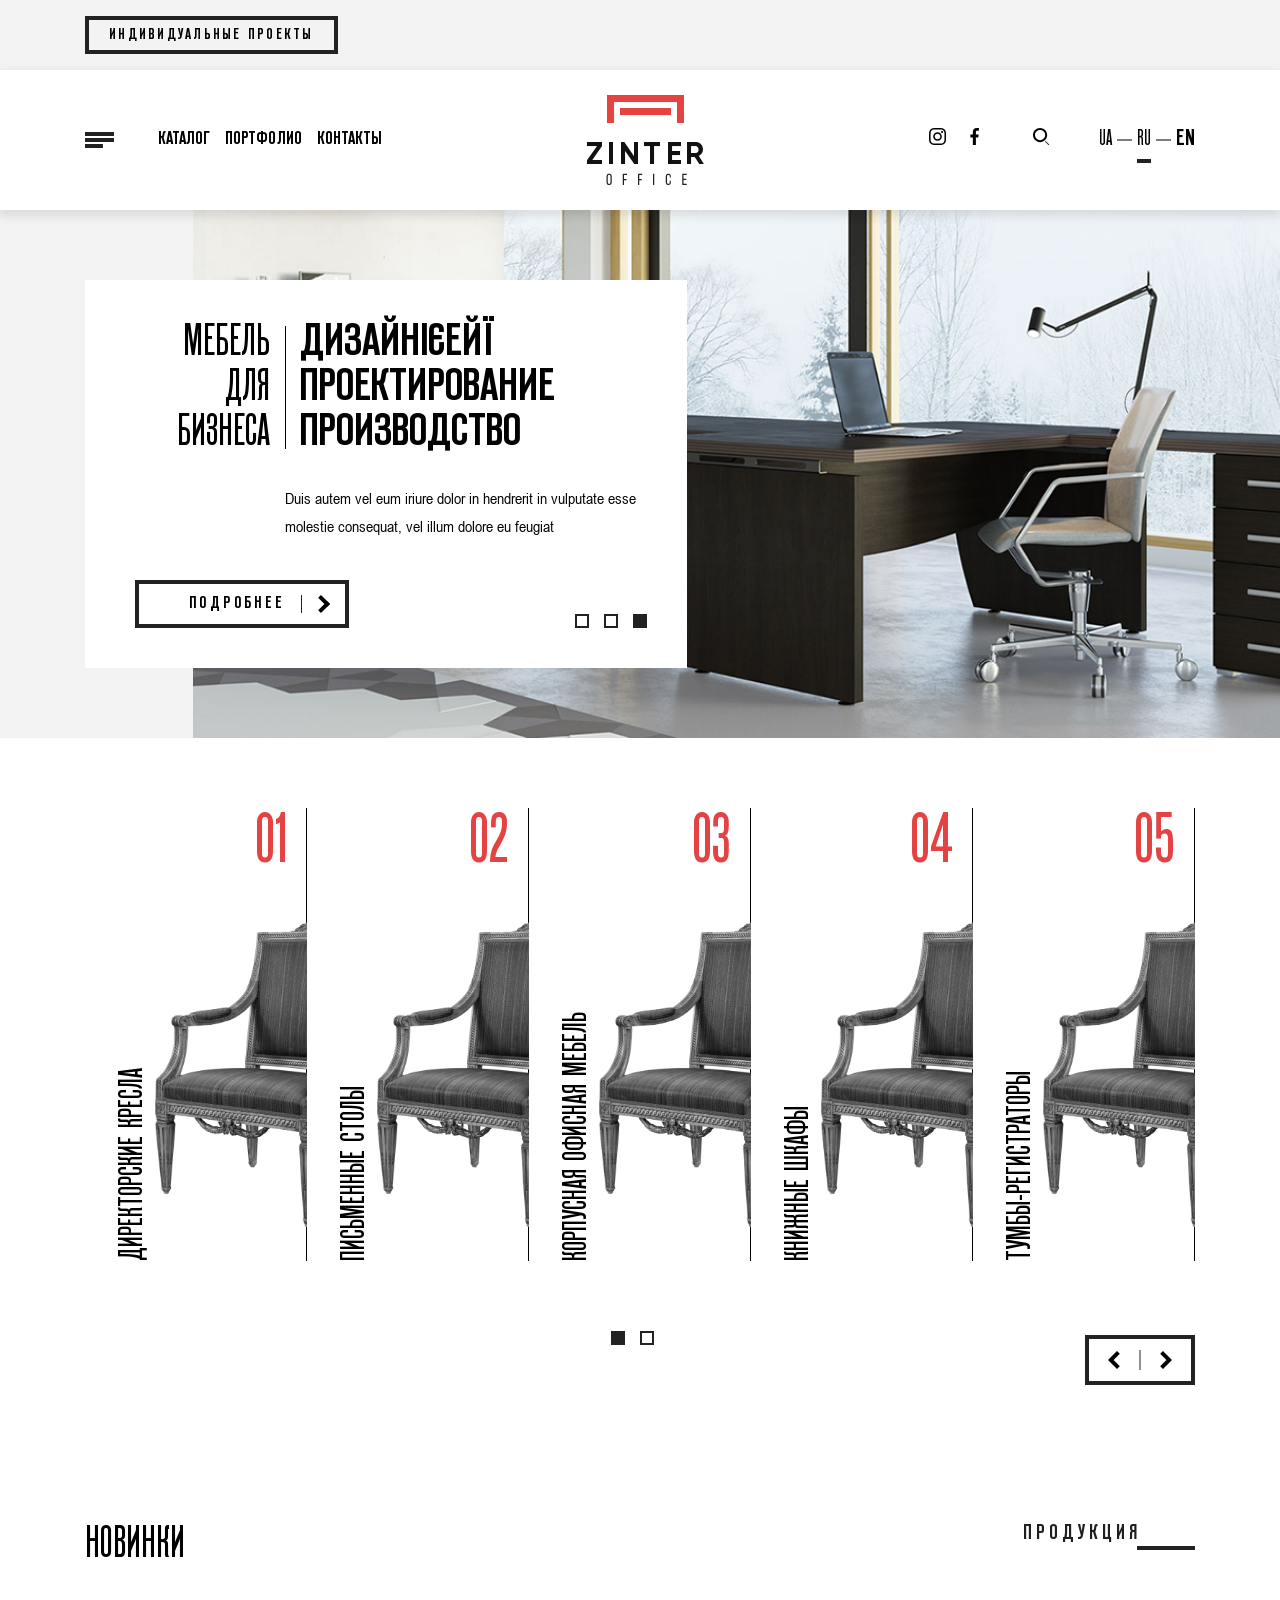
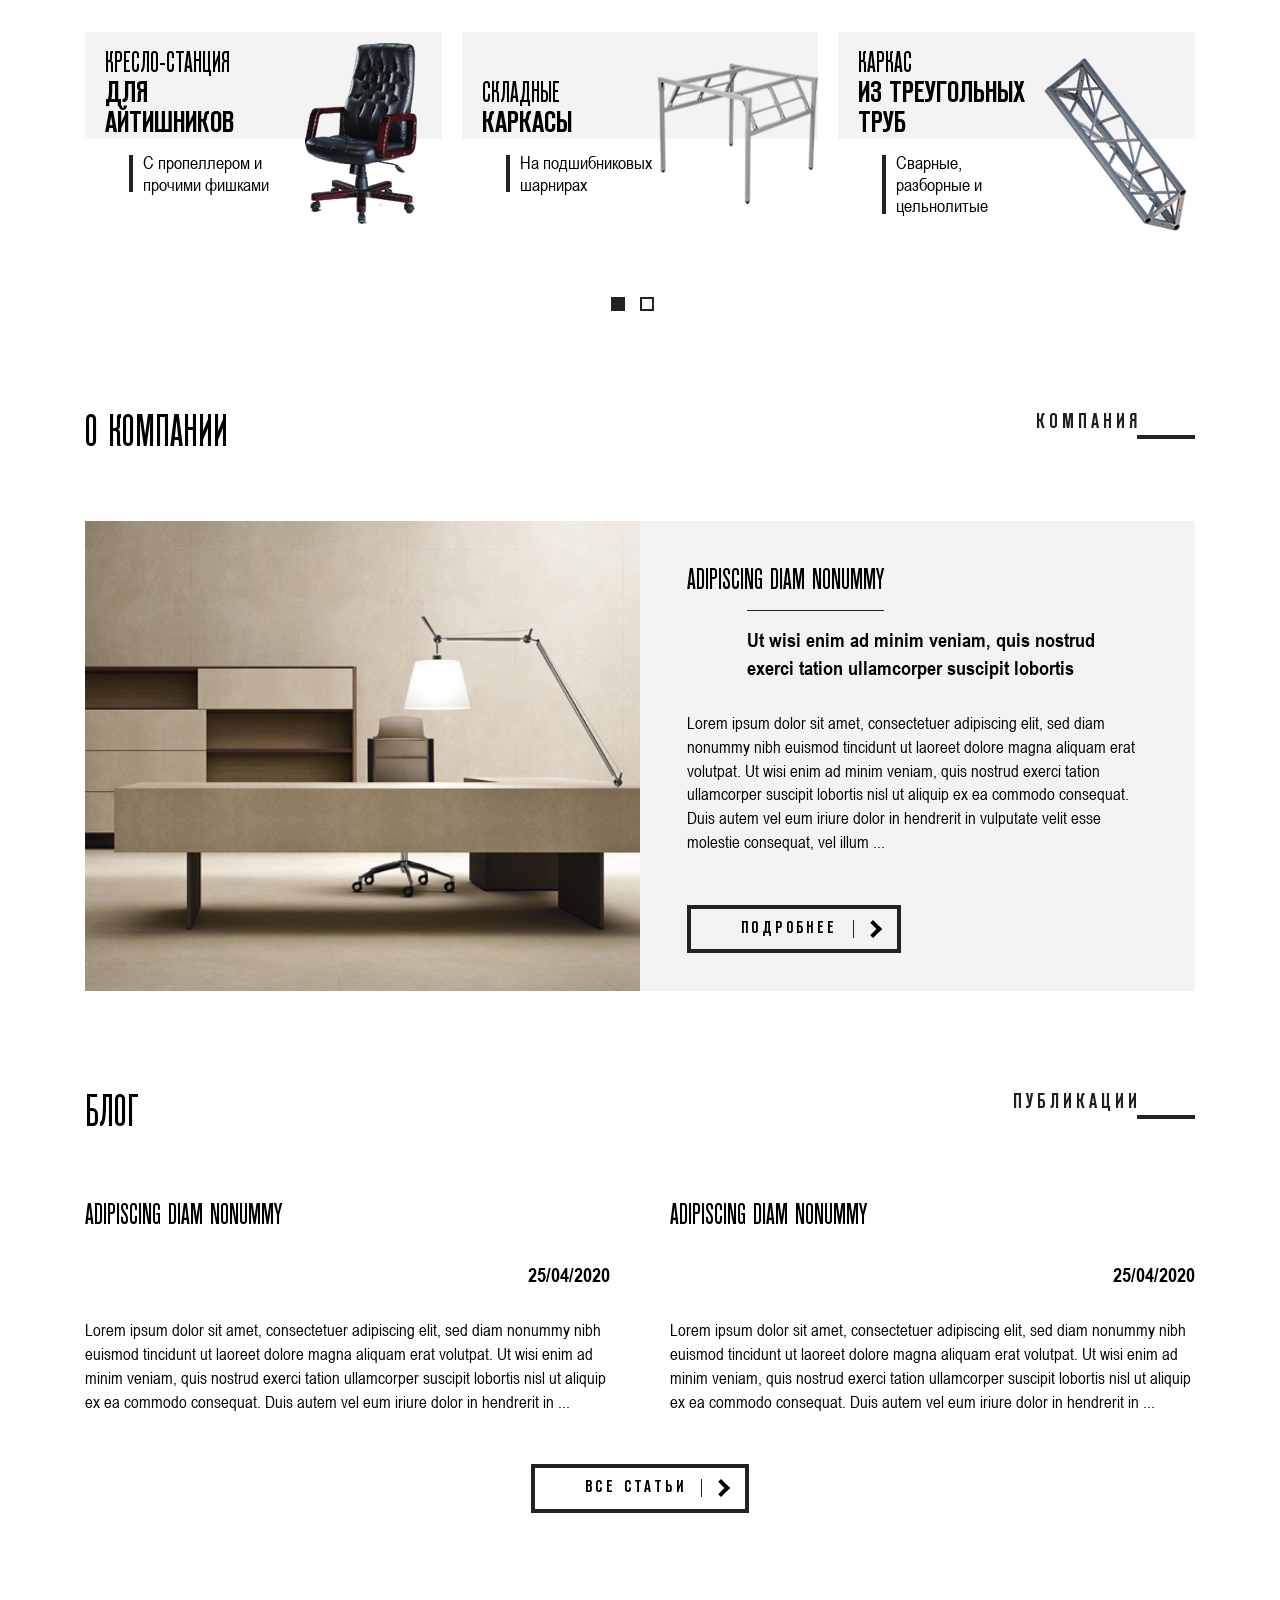
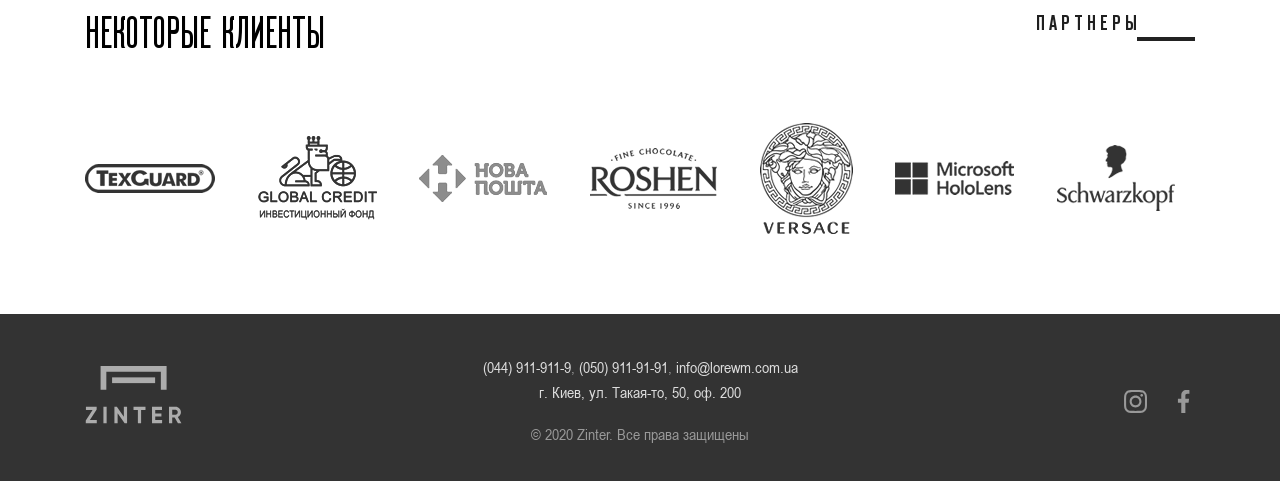
==== commit 7cacbaf0: "fix" ====
--- a/index.html
+++ b/index.html
@@ -185,6 +185,13 @@
                 <div class="js-header-cross menu__cross">
                   &nbsp;
                 </div>
+    
+                <ul class="header-link__lg hide-pc-flex">
+                  <li> <a href="#">UA</a></li>
+                  <li><a class="active" href="#">RU</a></li>
+                  <li><a href="#">EN</a></li>
+                </ul>
+    
                 <li class="menu-item-has-children item-nav">
                   <span> КАТАЛОГ </span>
                   <ul class="dropdown-menu">
@@ -213,7 +220,7 @@
                 </li>
     
                 <div class="header-link__social hide-pc-flex">
-                  <a href="#">
+                  <a href="google.com" target="_blank">
                     <svg enable-background="new 0 0 24 24" height="30" viewBox="0 0 24 24" width="30"
                         xmlns="http://www.w3.org/2000/svg">
                         <path fill="white"
@@ -221,7 +228,7 @@
                         <path  fill="white"
                             d="m15.521 12.774c-.494-.286-.997-.108-1.205.173l-.435.563c-.221.286-.634.248-.634.248-3.014-.797-3.82-3.951-3.82-3.951s-.037-.427.239-.656l.544-.45c.272-.216.444-.736.167-1.247-.74-1.337-1.237-1.798-1.49-2.152-.266-.333-.666-.408-1.082-.183h-.009c-.865.506-1.812 1.453-1.509 2.428.517 1.028 1.467 4.305 4.495 6.781 1.423 1.171 3.675 2.371 4.631 2.648l.009.014c.942.314 1.858-.67 2.347-1.561v-.007c.217-.431.145-.839-.172-1.106-.562-.548-1.41-1.153-2.076-1.542z" />
                         </svg>              </a>
-                  <a href="#">
+                  <a href="#" target="_blank" target="_blank">
                     <svg version="1.1" xmlns="http://www.w3.org/2000/svg" xmlns:xlink="http://www.w3.org/1999/xlink" x="0px" y="0px"
                          viewBox="0 0 300 300" style="enable-background: new 0 0 300 300;" xml:space="preserve">
                         <path fill="white" d="M5.299,144.645l69.126,25.8l26.756,86.047c1.712,5.511,8.451,7.548,12.924,3.891l38.532-31.412
@@ -231,7 +238,7 @@
                             c-0.503,3.758-5.782,4.131-6.819,0.494l-14.607-51.325C89.253,166.16,91.691,159.907,96.869,156.711z"/>
                     </svg>
                   </a>
-                  <a href="#">
+                  <a href="#" target="_blank" target="_blank">
                     <svg height="511pt" viewBox="0 0 511 511.9" width="511pt" xmlns="http://www.w3.org/2000/svg">
                       <path
                         d="m510.949219 150.5c-1.199219-27.199219-5.597657-45.898438-11.898438-62.101562-6.5-17.199219-16.5-32.597657-29.601562-45.398438-12.800781-13-28.300781-23.101562-45.300781-29.5-16.296876-6.300781-34.898438-10.699219-62.097657-11.898438-27.402343-1.300781-36.101562-1.601562-105.601562-1.601562s-78.199219.300781-105.5 1.5c-27.199219 1.199219-45.898438 5.601562-62.097657 11.898438-17.203124 6.5-32.601562 16.5-45.402343 29.601562-13 12.800781-23.097657 28.300781-29.5 45.300781-6.300781 16.300781-10.699219 34.898438-11.898438 62.097657-1.300781 27.402343-1.601562 36.101562-1.601562 105.601562s.300781 78.199219 1.5 105.5c1.199219 27.199219 5.601562 45.898438 11.902343 62.101562 6.5 17.199219 16.597657 32.597657 29.597657 45.398438 12.800781 13 28.300781 23.101562 45.300781 29.5 16.300781 6.300781 34.898438 10.699219 62.101562 11.898438 27.296876 1.203124 36 1.5 105.5 1.5s78.199219-.296876 105.5-1.5c27.199219-1.199219 45.898438-5.597657 62.097657-11.898438 34.402343-13.300781 61.601562-40.5 74.902343-74.898438 6.296876-16.300781 10.699219-34.902343 11.898438-62.101562 1.199219-27.300781 1.5-36 1.5-105.5s-.101562-78.199219-1.300781-105.5zm-46.097657 209c-1.101562 25-5.300781 38.5-8.800781 47.5-8.601562 22.300781-26.300781 40-48.601562 48.601562-9 3.5-22.597657 7.699219-47.5 8.796876-27 1.203124-35.097657 1.5-103.398438 1.5s-76.5-.296876-103.402343-1.5c-25-1.097657-38.5-5.296876-47.5-8.796876-11.097657-4.101562-21.199219-10.601562-29.398438-19.101562-8.5-8.300781-15-18.300781-19.101562-29.398438-3.5-9-7.699219-22.601562-8.796876-47.5-1.203124-27-1.5-35.101562-1.5-103.402343s.296876-76.5 1.5-103.398438c1.097657-25 5.296876-38.5 8.796876-47.5 4.101562-11.101562 10.601562-21.199219 19.203124-29.402343 8.296876-8.5 18.296876-15 29.398438-19.097657 9-3.5 22.601562-7.699219 47.5-8.800781 27-1.199219 35.101562-1.5 103.398438-1.5 68.402343 0 76.5.300781 103.402343 1.5 25 1.101562 38.5 5.300781 47.5 8.800781 11.097657 4.097657 21.199219 10.597657 29.398438 19.097657 8.5 8.300781 15 18.300781 19.101562 29.402343 3.5 9 7.699219 22.597657 8.800781 47.5 1.199219 27 1.5 35.097657 1.5 103.398438s-.300781 76.300781-1.5 103.300781zm0 0" />
@@ -240,7 +247,7 @@
                       <path
                         d="m423.851562 119.300781c0 16.953125-13.746093 30.699219-30.703124 30.699219-16.953126 0-30.699219-13.746094-30.699219-30.699219 0-16.957031 13.746093-30.699219 30.699219-30.699219 16.957031 0 30.703124 13.742188 30.703124 30.699219zm0 0" />
                       </svg>              </a>
-                  <a href="#">
+                  <a href="#" target="_blank" target="_blank">
                     <svg enable-background="new 0 0 24 24" height="512" viewBox="0 0 24 24" width="512"
                       xmlns="http://www.w3.org/2000/svg">
                       <path
@@ -248,11 +255,7 @@
                       </svg>              </a>
                 </div>
     
-                <ul class="header-link__lg hide-pc-flex">
-                  <li> <a href="#">UA</a></li>
-                  <li><a class="active" href="#">RU</a></li>
-                  <li><a href="#">EN</a></li>
-                </ul>
+                
     
               </ul>
               <!--menu mob  end-->
@@ -296,7 +299,7 @@
             </div>
     
             <div class="header-link__social hidden-on-tablet">
-              <a href="#">
+              <a href="#" target="_blank">
                 <svg height="511pt" viewBox="0 0 511 511.9" width="511pt" xmlns="http://www.w3.org/2000/svg">
                   <path
                     d="m510.949219 150.5c-1.199219-27.199219-5.597657-45.898438-11.898438-62.101562-6.5-17.199219-16.5-32.597657-29.601562-45.398438-12.800781-13-28.300781-23.101562-45.300781-29.5-16.296876-6.300781-34.898438-10.699219-62.097657-11.898438-27.402343-1.300781-36.101562-1.601562-105.601562-1.601562s-78.199219.300781-105.5 1.5c-27.199219 1.199219-45.898438 5.601562-62.097657 11.898438-17.203124 6.5-32.601562 16.5-45.402343 29.601562-13 12.800781-23.097657 28.300781-29.5 45.300781-6.300781 16.300781-10.699219 34.898438-11.898438 62.097657-1.300781 27.402343-1.601562 36.101562-1.601562 105.601562s.300781 78.199219 1.5 105.5c1.199219 27.199219 5.601562 45.898438 11.902343 62.101562 6.5 17.199219 16.597657 32.597657 29.597657 45.398438 12.800781 13 28.300781 23.101562 45.300781 29.5 16.300781 6.300781 34.898438 10.699219 62.101562 11.898438 27.296876 1.203124 36 1.5 105.5 1.5s78.199219-.296876 105.5-1.5c27.199219-1.199219 45.898438-5.597657 62.097657-11.898438 34.402343-13.300781 61.601562-40.5 74.902343-74.898438 6.296876-16.300781 10.699219-34.902343 11.898438-62.101562 1.199219-27.300781 1.5-36 1.5-105.5s-.101562-78.199219-1.300781-105.5zm-46.097657 209c-1.101562 25-5.300781 38.5-8.800781 47.5-8.601562 22.300781-26.300781 40-48.601562 48.601562-9 3.5-22.597657 7.699219-47.5 8.796876-27 1.203124-35.097657 1.5-103.398438 1.5s-76.5-.296876-103.402343-1.5c-25-1.097657-38.5-5.296876-47.5-8.796876-11.097657-4.101562-21.199219-10.601562-29.398438-19.101562-8.5-8.300781-15-18.300781-19.101562-29.398438-3.5-9-7.699219-22.601562-8.796876-47.5-1.203124-27-1.5-35.101562-1.5-103.402343s.296876-76.5 1.5-103.398438c1.097657-25 5.296876-38.5 8.796876-47.5 4.101562-11.101562 10.601562-21.199219 19.203124-29.402343 8.296876-8.5 18.296876-15 29.398438-19.097657 9-3.5 22.601562-7.699219 47.5-8.800781 27-1.199219 35.101562-1.5 103.398438-1.5 68.402343 0 76.5.300781 103.402343 1.5 25 1.101562 38.5 5.300781 47.5 8.800781 11.097657 4.097657 21.199219 10.597657 29.398438 19.097657 8.5 8.300781 15 18.300781 19.101562 29.402343 3.5 9 7.699219 22.597657 8.800781 47.5 1.199219 27 1.5 35.097657 1.5 103.398438s-.300781 76.300781-1.5 103.300781zm0 0" />
@@ -305,7 +308,7 @@
                   <path
                     d="m423.851562 119.300781c0 16.953125-13.746093 30.699219-30.703124 30.699219-16.953126 0-30.699219-13.746094-30.699219-30.699219 0-16.957031 13.746093-30.699219 30.699219-30.699219 16.957031 0 30.703124 13.742188 30.703124 30.699219zm0 0" />
                   </svg>          </a>
-              <a href="#">
+              <a href="#" target="_blank">
                 <svg enable-background="new 0 0 24 24" height="512" viewBox="0 0 24 24" width="512"
                   xmlns="http://www.w3.org/2000/svg">
                   <path
@@ -951,7 +954,7 @@
           <div class="col-12 col-lg-3 footer-social-wrap">
     
             <div class="footer-social">
-              <a href="#">
+              <a href="#" target="_blank">
                 <svg height="511pt" viewBox="0 0 511 511.9" width="511pt" xmlns="http://www.w3.org/2000/svg">
                   <path
                     d="m510.949219 150.5c-1.199219-27.199219-5.597657-45.898438-11.898438-62.101562-6.5-17.199219-16.5-32.597657-29.601562-45.398438-12.800781-13-28.300781-23.101562-45.300781-29.5-16.296876-6.300781-34.898438-10.699219-62.097657-11.898438-27.402343-1.300781-36.101562-1.601562-105.601562-1.601562s-78.199219.300781-105.5 1.5c-27.199219 1.199219-45.898438 5.601562-62.097657 11.898438-17.203124 6.5-32.601562 16.5-45.402343 29.601562-13 12.800781-23.097657 28.300781-29.5 45.300781-6.300781 16.300781-10.699219 34.898438-11.898438 62.097657-1.300781 27.402343-1.601562 36.101562-1.601562 105.601562s.300781 78.199219 1.5 105.5c1.199219 27.199219 5.601562 45.898438 11.902343 62.101562 6.5 17.199219 16.597657 32.597657 29.597657 45.398438 12.800781 13 28.300781 23.101562 45.300781 29.5 16.300781 6.300781 34.898438 10.699219 62.101562 11.898438 27.296876 1.203124 36 1.5 105.5 1.5s78.199219-.296876 105.5-1.5c27.199219-1.199219 45.898438-5.597657 62.097657-11.898438 34.402343-13.300781 61.601562-40.5 74.902343-74.898438 6.296876-16.300781 10.699219-34.902343 11.898438-62.101562 1.199219-27.300781 1.5-36 1.5-105.5s-.101562-78.199219-1.300781-105.5zm-46.097657 209c-1.101562 25-5.300781 38.5-8.800781 47.5-8.601562 22.300781-26.300781 40-48.601562 48.601562-9 3.5-22.597657 7.699219-47.5 8.796876-27 1.203124-35.097657 1.5-103.398438 1.5s-76.5-.296876-103.402343-1.5c-25-1.097657-38.5-5.296876-47.5-8.796876-11.097657-4.101562-21.199219-10.601562-29.398438-19.101562-8.5-8.300781-15-18.300781-19.101562-29.398438-3.5-9-7.699219-22.601562-8.796876-47.5-1.203124-27-1.5-35.101562-1.5-103.402343s.296876-76.5 1.5-103.398438c1.097657-25 5.296876-38.5 8.796876-47.5 4.101562-11.101562 10.601562-21.199219 19.203124-29.402343 8.296876-8.5 18.296876-15 29.398438-19.097657 9-3.5 22.601562-7.699219 47.5-8.800781 27-1.199219 35.101562-1.5 103.398438-1.5 68.402343 0 76.5.300781 103.402343 1.5 25 1.101562 38.5 5.300781 47.5 8.800781 11.097657 4.097657 21.199219 10.597657 29.398438 19.097657 8.5 8.300781 15 18.300781 19.101562 29.402343 3.5 9 7.699219 22.597657 8.800781 47.5 1.199219 27 1.5 35.097657 1.5 103.398438s-.300781 76.300781-1.5 103.300781zm0 0" />
@@ -960,7 +963,7 @@
                   <path
                     d="m423.851562 119.300781c0 16.953125-13.746093 30.699219-30.703124 30.699219-16.953126 0-30.699219-13.746094-30.699219-30.699219 0-16.957031 13.746093-30.699219 30.699219-30.699219 16.957031 0 30.703124 13.742188 30.703124 30.699219zm0 0" />
                   </svg>          </a>
-              <a href="#">
+              <a href="#" target="_blank">
                 <svg enable-background="new 0 0 24 24" height="512" viewBox="0 0 24 24" width="512"
                   xmlns="http://www.w3.org/2000/svg">
                   <path
--- a/main.css
+++ b/main.css
@@ -1,4 +1,4 @@
-.mfp-bg{z-index:1042;overflow:hidden;background:#0b0b0b;opacity:.8}.mfp-bg,.mfp-wrap{top:0;left:0;width:100%;height:100%;position:fixed}.mfp-wrap{z-index:1043;outline:none!important;-webkit-backface-visibility:hidden}.mfp-container{text-align:center;position:absolute;width:100%;height:100%;left:0;top:0;padding:0 8px;box-sizing:border-box}.mfp-container:before{content:"";display:inline-block;height:100%;vertical-align:middle}.mfp-align-top .mfp-container:before{display:none}.mfp-content{position:relative;display:inline-block;vertical-align:middle;margin:0 auto;text-align:left;z-index:1045}.mfp-ajax-holder .mfp-content,.mfp-inline-holder .mfp-content{width:100%;cursor:auto}.mfp-ajax-cur{cursor:progress}.mfp-zoom-out-cur,.mfp-zoom-out-cur .mfp-image-holder .mfp-close{cursor:-moz-zoom-out;cursor:-webkit-zoom-out;cursor:zoom-out}.mfp-zoom{cursor:pointer;cursor:-webkit-zoom-in;cursor:-moz-zoom-in;cursor:zoom-in}.mfp-auto-cursor .mfp-content{cursor:auto}.mfp-arrow,.mfp-close,.mfp-counter,.mfp-preloader{-webkit-user-select:none;-moz-user-select:none;user-select:none}.mfp-loading.mfp-figure{display:none}.mfp-hide{display:none!important}.mfp-preloader{color:#ccc;position:absolute;top:50%;width:auto;text-align:center;margin-top:-.8em;left:8px;right:8px;z-index:1044}.mfp-preloader a{color:#ccc}.mfp-preloader a:hover{color:#fff}.mfp-s-error .mfp-content,.mfp-s-ready .mfp-preloader{display:none}button.mfp-arrow,button.mfp-close{overflow:visible;cursor:pointer;background:transparent;border:0;-webkit-appearance:none;display:block;outline:none;padding:0;z-index:1046;box-shadow:none;touch-action:manipulation}button::-moz-focus-inner{padding:0;border:0}.mfp-close{width:44px;height:44px;line-height:44px;position:absolute;right:0;top:0;text-decoration:none;text-align:center;opacity:.65;padding:0 0 18px 10px;color:#fff;font-style:normal;font-size:28px;font-family:Arial,Baskerville,monospace}.mfp-close:focus,.mfp-close:hover{opacity:1}.mfp-close:active{top:1px}.mfp-close-btn-in .mfp-close{color:#333}.mfp-iframe-holder .mfp-close,.mfp-image-holder .mfp-close{color:#fff;right:-6px;text-align:right;padding-right:6px;width:100%}.mfp-counter{position:absolute;top:0;right:0;color:#ccc;font-size:12px;line-height:18px;white-space:nowrap}.mfp-arrow{position:absolute;opacity:.65;top:50%;margin:-55px 0 0;padding:0;width:90px;height:110px;-webkit-tap-highlight-color:transparent}.mfp-arrow:active{margin-top:-54px}.mfp-arrow:focus,.mfp-arrow:hover{opacity:1}.mfp-arrow:after,.mfp-arrow:before{content:"";display:block;width:0;height:0;position:absolute;left:0;top:0;margin-top:35px;margin-left:35px;border:inset transparent}.mfp-arrow:after{border-top-width:13px;border-bottom-width:13px;top:8px}.mfp-arrow:before{border-top-width:21px;border-bottom-width:21px;opacity:.7}.mfp-arrow-left{left:0}.mfp-arrow-left:after{border-right:17px solid #fff;margin-left:31px}.mfp-arrow-left:before{margin-left:25px;border-right:27px solid #3f3f3f}.mfp-arrow-right{right:0}.mfp-arrow-right:after{border-left:17px solid #fff;margin-left:39px}.mfp-arrow-right:before{border-left:27px solid #3f3f3f}.mfp-iframe-holder{padding-top:40px;padding-bottom:40px}.mfp-iframe-holder .mfp-content{line-height:0;width:100%;max-width:900px}.mfp-iframe-holder .mfp-close{top:-40px}.mfp-iframe-scaler{width:100%;height:0;overflow:hidden;padding-top:56.25%}.mfp-iframe-scaler iframe{position:absolute;display:block;top:0;left:0;width:100%;height:100%;box-shadow:0 0 8px rgba(0,0,0,.6);background:#000}img.mfp-img{width:auto;max-width:100%;height:auto;display:block;box-sizing:border-box;padding:40px 0;margin:0 auto}.mfp-figure,img.mfp-img{line-height:0}.mfp-figure:after{content:"";position:absolute;left:0;top:40px;bottom:40px;display:block;right:0;width:auto;height:auto;z-index:-1;box-shadow:0 0 8px rgba(0,0,0,.6);background:#444}.mfp-figure small{color:#bdbdbd;display:block;font-size:12px;line-height:14px}.mfp-figure figure{margin:0}.mfp-bottom-bar{margin-top:-36px;position:absolute;top:100%;left:0;width:100%;cursor:auto}.mfp-title{text-align:left;line-height:18px;color:#f3f3f3;word-wrap:break-word;padding-right:36px}.mfp-image-holder .mfp-content{max-width:100%}.mfp-gallery .mfp-image-holder .mfp-figure{cursor:pointer}@media screen and (max-height:300px),screen and (max-width:800px) and (orientation:landscape){.mfp-img-mobile .mfp-image-holder{padding-left:0;padding-right:0}.mfp-img-mobile img.mfp-img{padding:0}.mfp-img-mobile .mfp-figure:after{top:0;bottom:0}.mfp-img-mobile .mfp-figure small{display:inline;margin-left:5px}.mfp-img-mobile .mfp-bottom-bar{background:rgba(0,0,0,.6);bottom:0;margin:0;top:auto;padding:3px 5px;position:fixed;box-sizing:border-box}.mfp-img-mobile .mfp-bottom-bar:empty{padding:0}.mfp-img-mobile .mfp-counter{right:5px;top:3px}.mfp-img-mobile .mfp-close{top:0;right:0;width:35px;height:35px;line-height:35px;background:rgba(0,0,0,.6);position:fixed;text-align:center;padding:0}}@media (max-width:900px){.mfp-arrow{-webkit-transform:scale(.75);transform:scale(.75)}.mfp-arrow-left{-webkit-transform-origin:0;transform-origin:0}.mfp-arrow-right{-webkit-transform-origin:100%;transform-origin:100%}.mfp-container{padding-left:6px;padding-right:6px}}a,abbr,acronym,address,applet,article,aside,audio,b,big,blockquote,body,canvas,caption,center,cite,code,dd,del,details,dfn,div,dl,dt,em,embed,fieldset,figcaption,figure,footer,form,h1,h2,h3,h4,h5,h6,header,hgroup,html,i,iframe,img,ins,kbd,label,legend,li,mark,menu,nav,object,ol,output,p,pre,q,ruby,s,samp,section,small,span,strike,strong,sub,summary,sup,table,tbody,td,tfoot,th,thead,time,tr,tt,u,ul,var,video{margin:0;padding:0;border:0;font-size:100%;vertical-align:baseline}:focus{outline:0}article,aside,details,figcaption,figure,footer,header,hgroup,menu,nav,section{display:block}body{line-height:1}ol,ul{list-style:none}blockquote,q{quotes:none}blockquote:after,blockquote:before,q:after,q:before{content:""}input[type=search]::-webkit-search-cancel-button,input[type=search]::-webkit-search-decoration,input[type=search]::-webkit-search-results-button,input[type=search]::-webkit-search-results-decoration{-webkit-appearance:none;-moz-appearance:none}input[type=search]{-webkit-appearance:none;-moz-appearance:none}audio,canvas,video{display:inline-block;*display:inline;*zoom:1;max-width:100%}audio:not([controls]){display:none;height:0}[hidden]{display:none}html{font-size:100%;-webkit-text-size-adjust:100%;-ms-text-size-adjust:100%}a:focus{outline:thin dotted}a:active,a:hover{outline:0}img{border:0;-ms-interpolation-mode:bicubic}figure,form{margin:0}fieldset{border:1px solid silver;margin:0 2px;padding:.35em .625em .75em}legend{border:0;padding:0;white-space:normal;*margin-left:-7px}button,input,select,textarea{font-size:100%;margin:0;vertical-align:baseline;*vertical-align:middle}button,input{line-height:normal}button,select{text-transform:none}button,html input[type=button],input[type=reset],input[type=submit]{-webkit-appearance:button;cursor:pointer;*overflow:visible}button[disabled],html input[disabled]{cursor:default}input[type=checkbox],input[type=radio]{-webkit-box-sizing:border-box;box-sizing:border-box;padding:0;*height:13px;*width:13px}input[type=search]{-webkit-appearance:textfield;-webkit-box-sizing:content-box;box-sizing:content-box}input[type=search]::-webkit-search-cancel-button,input[type=search]::-webkit-search-decoration{-webkit-appearance:none}button::-moz-focus-inner,input::-moz-focus-inner{border:0;padding:0}textarea{overflow:auto;vertical-align:top}table{border-collapse:collapse;border-spacing:0}button,html,input,select,textarea{color:#222}::-moz-selection{background:#b3d4fc;text-shadow:none}::selection{background:#b3d4fc;text-shadow:none}img{vertical-align:middle}fieldset{border:0;margin:0;padding:0}textarea{resize:vertical}.chromeframe{margin:.2em 0;background:#ccc;color:#000;padding:.2em 0}@font-face{font-family:ArialNarrow;font-weight:400;font-style:normal;font-display:swap;src:url(fonts/ArialNarrow.eot);src:url(fonts/ArialNarrow.eot?#iefix) format("embedded-opentype"),url(fonts/ArialNarrow.woff) format("woff"),url(fonts/ArialNarrow.ttf) format("truetype")}@font-face{font-family:ArialNarrow;font-weight:700;font-style:normal;font-display:swap;src:url(fonts/ArialNarrow-Bold.eot);src:url(fonts/ArialNarrow-Bold.eot?#iefix) format("embedded-opentype"),url(fonts/ArialNarrow-Bold.woff) format("woff"),url(fonts/ArialNarrow-Bold.ttf) format("truetype")}@font-face{font-family:BebasNeue;font-weight:400;font-style:normal;font-display:swap;src:url(fonts/ProximaNovaExCn-Regular.eot);src:url(fonts/ProximaNovaExCn-Regular.eot?#iefix) format("embedded-opentype"),url(fonts/ProximaNovaExCn-Regular.woff) format("woff"),url(fonts/ProximaNovaExCn-Regular.ttf) format("truetype")}@font-face{font-family:BebasNeueBold;font-weight:400;font-style:normal;font-display:swap;src:url(fonts/ProximaNovaExCn-Regular.eot);src:url(fonts/ProximaNovaExCn-Regular.eot?#iefix) format("embedded-opentype"),url(fonts/ProximaNovaExCn-Regular.woff) format("woff"),url(fonts/ProximaNovaExCn-Regular.ttf) format("truetype")}/*!
+.mfp-bg{z-index:1042;overflow:hidden;background:#0b0b0b;opacity:.8}.mfp-bg,.mfp-wrap{top:0;left:0;width:100%;height:100%;position:fixed}.mfp-wrap{z-index:1043;outline:none!important;-webkit-backface-visibility:hidden}.mfp-container{text-align:center;position:absolute;width:100%;height:100%;left:0;top:0;padding:0 8px;box-sizing:border-box}.mfp-container:before{content:"";display:inline-block;height:100%;vertical-align:middle}.mfp-align-top .mfp-container:before{display:none}.mfp-content{position:relative;display:inline-block;vertical-align:middle;margin:0 auto;text-align:left;z-index:1045}.mfp-ajax-holder .mfp-content,.mfp-inline-holder .mfp-content{width:100%;cursor:auto}.mfp-ajax-cur{cursor:progress}.mfp-zoom-out-cur,.mfp-zoom-out-cur .mfp-image-holder .mfp-close{cursor:-moz-zoom-out;cursor:-webkit-zoom-out;cursor:zoom-out}.mfp-zoom{cursor:pointer;cursor:-webkit-zoom-in;cursor:-moz-zoom-in;cursor:zoom-in}.mfp-auto-cursor .mfp-content{cursor:auto}.mfp-arrow,.mfp-close,.mfp-counter,.mfp-preloader{-webkit-user-select:none;-moz-user-select:none;user-select:none}.mfp-loading.mfp-figure{display:none}.mfp-hide{display:none!important}.mfp-preloader{color:#ccc;position:absolute;top:50%;width:auto;text-align:center;margin-top:-.8em;left:8px;right:8px;z-index:1044}.mfp-preloader a{color:#ccc}.mfp-preloader a:hover{color:#fff}.mfp-s-error .mfp-content,.mfp-s-ready .mfp-preloader{display:none}button.mfp-arrow,button.mfp-close{overflow:visible;cursor:pointer;background:transparent;border:0;-webkit-appearance:none;display:block;outline:none;padding:0;z-index:1046;box-shadow:none;touch-action:manipulation}button::-moz-focus-inner{padding:0;border:0}.mfp-close{width:44px;height:44px;line-height:44px;position:absolute;right:0;top:0;text-decoration:none;text-align:center;opacity:.65;padding:0 0 18px 10px;color:#fff;font-style:normal;font-size:28px;font-family:Arial,Baskerville,monospace}.mfp-close:focus,.mfp-close:hover{opacity:1}.mfp-close:active{top:1px}.mfp-close-btn-in .mfp-close{color:#333}.mfp-iframe-holder .mfp-close,.mfp-image-holder .mfp-close{color:#fff;right:-6px;text-align:right;padding-right:6px;width:100%}.mfp-counter{position:absolute;top:0;right:0;color:#ccc;font-size:12px;line-height:18px;white-space:nowrap}.mfp-arrow{position:absolute;opacity:.65;top:50%;margin:-55px 0 0;padding:0;width:90px;height:110px;-webkit-tap-highlight-color:transparent}.mfp-arrow:active{margin-top:-54px}.mfp-arrow:focus,.mfp-arrow:hover{opacity:1}.mfp-arrow:after,.mfp-arrow:before{content:"";display:block;width:0;height:0;position:absolute;left:0;top:0;margin-top:35px;margin-left:35px;border:inset transparent}.mfp-arrow:after{border-top-width:13px;border-bottom-width:13px;top:8px}.mfp-arrow:before{border-top-width:21px;border-bottom-width:21px;opacity:.7}.mfp-arrow-left{left:0}.mfp-arrow-left:after{border-right:17px solid #fff;margin-left:31px}.mfp-arrow-left:before{margin-left:25px;border-right:27px solid #3f3f3f}.mfp-arrow-right{right:0}.mfp-arrow-right:after{border-left:17px solid #fff;margin-left:39px}.mfp-arrow-right:before{border-left:27px solid #3f3f3f}.mfp-iframe-holder{padding-top:40px;padding-bottom:40px}.mfp-iframe-holder .mfp-content{line-height:0;width:100%;max-width:900px}.mfp-iframe-holder .mfp-close{top:-40px}.mfp-iframe-scaler{width:100%;height:0;overflow:hidden;padding-top:56.25%}.mfp-iframe-scaler iframe{position:absolute;display:block;top:0;left:0;width:100%;height:100%;box-shadow:0 0 8px rgba(0,0,0,.6);background:#000}img.mfp-img{width:auto;max-width:100%;height:auto;display:block;box-sizing:border-box;padding:40px 0;margin:0 auto}.mfp-figure,img.mfp-img{line-height:0}.mfp-figure:after{content:"";position:absolute;left:0;top:40px;bottom:40px;display:block;right:0;width:auto;height:auto;z-index:-1;box-shadow:0 0 8px rgba(0,0,0,.6);background:#444}.mfp-figure small{color:#bdbdbd;display:block;font-size:12px;line-height:14px}.mfp-figure figure{margin:0}.mfp-bottom-bar{margin-top:-36px;position:absolute;top:100%;left:0;width:100%;cursor:auto}.mfp-title{text-align:left;line-height:18px;color:#f3f3f3;word-wrap:break-word;padding-right:36px}.mfp-image-holder .mfp-content{max-width:100%}.mfp-gallery .mfp-image-holder .mfp-figure{cursor:pointer}@media screen and (max-height:300px),screen and (max-width:800px) and (orientation:landscape){.mfp-img-mobile .mfp-image-holder{padding-left:0;padding-right:0}.mfp-img-mobile img.mfp-img{padding:0}.mfp-img-mobile .mfp-figure:after{top:0;bottom:0}.mfp-img-mobile .mfp-figure small{display:inline;margin-left:5px}.mfp-img-mobile .mfp-bottom-bar{background:rgba(0,0,0,.6);bottom:0;margin:0;top:auto;padding:3px 5px;position:fixed;box-sizing:border-box}.mfp-img-mobile .mfp-bottom-bar:empty{padding:0}.mfp-img-mobile .mfp-counter{right:5px;top:3px}.mfp-img-mobile .mfp-close{top:0;right:0;width:35px;height:35px;line-height:35px;background:rgba(0,0,0,.6);position:fixed;text-align:center;padding:0}}@media (max-width:900px){.mfp-arrow{-webkit-transform:scale(.75);transform:scale(.75)}.mfp-arrow-left{-webkit-transform-origin:0;transform-origin:0}.mfp-arrow-right{-webkit-transform-origin:100%;transform-origin:100%}.mfp-container{padding-left:6px;padding-right:6px}}a,abbr,acronym,address,applet,article,aside,audio,b,big,blockquote,body,canvas,caption,center,cite,code,dd,del,details,dfn,div,dl,dt,em,embed,fieldset,figcaption,figure,footer,form,h1,h2,h3,h4,h5,h6,header,hgroup,html,i,iframe,img,ins,kbd,label,legend,li,mark,menu,nav,object,ol,output,p,pre,q,ruby,s,samp,section,small,span,strike,strong,sub,summary,sup,table,tbody,td,tfoot,th,thead,time,tr,tt,u,ul,var,video{margin:0;padding:0;border:0;font-size:100%;vertical-align:baseline}:focus{outline:0}article,aside,details,figcaption,figure,footer,header,hgroup,menu,nav,section{display:block}body{line-height:1}ol,ul{list-style:none}blockquote,q{quotes:none}blockquote:after,blockquote:before,q:after,q:before{content:""}input[type=search]::-webkit-search-cancel-button,input[type=search]::-webkit-search-decoration,input[type=search]::-webkit-search-results-button,input[type=search]::-webkit-search-results-decoration{-webkit-appearance:none;-moz-appearance:none}input[type=search]{-webkit-appearance:none;-moz-appearance:none}audio,canvas,video{display:inline-block;*display:inline;*zoom:1;max-width:100%}audio:not([controls]){display:none;height:0}[hidden]{display:none}html{font-size:100%;-webkit-text-size-adjust:100%;-ms-text-size-adjust:100%}a:focus{outline:thin dotted}a:active,a:hover{outline:0}img{border:0;-ms-interpolation-mode:bicubic}figure,form{margin:0}fieldset{border:1px solid silver;margin:0 2px;padding:.35em .625em .75em}legend{border:0;padding:0;white-space:normal;*margin-left:-7px}button,input,select,textarea{font-size:100%;margin:0;vertical-align:baseline;*vertical-align:middle}button,input{line-height:normal}button,select{text-transform:none}button,html input[type=button],input[type=reset],input[type=submit]{-webkit-appearance:button;cursor:pointer;*overflow:visible}button[disabled],html input[disabled]{cursor:default}input[type=checkbox],input[type=radio]{-webkit-box-sizing:border-box;box-sizing:border-box;padding:0;*height:13px;*width:13px}input[type=search]{-webkit-appearance:textfield;-webkit-box-sizing:content-box;box-sizing:content-box}input[type=search]::-webkit-search-cancel-button,input[type=search]::-webkit-search-decoration{-webkit-appearance:none}button::-moz-focus-inner,input::-moz-focus-inner{border:0;padding:0}textarea{overflow:auto;vertical-align:top}table{border-collapse:collapse;border-spacing:0}button,html,input,select,textarea{color:#222}::-moz-selection{background:#b3d4fc;text-shadow:none}::selection{background:#b3d4fc;text-shadow:none}img{vertical-align:middle}fieldset{border:0;margin:0;padding:0}textarea{resize:vertical}.chromeframe{margin:.2em 0;background:#ccc;color:#000;padding:.2em 0}@font-face{font-family:ReformaGroteskDemiC;font-weight:400;font-style:normal;font-display:swap;src:url(fonts/ReformaGroteskDemiC.eot);src:url(fonts/ReformaGroteskDemiC.eot?#iefix) format("embedded-opentype"),url(fonts/ReformaGroteskDemiC.woff) format("woff"),url(fonts/ReformaGroteskDemiC.ttf) format("truetype")}@font-face{font-family:ReformaGroteskMediumC;font-weight:700;font-style:normal;font-display:swap;src:url(fonts/ReformaGroteskMediumC.eot);src:url(fonts/ReformaGroteskMediumC.eot?#iefix) format("embedded-opentype"),url(fonts/ReformaGroteskMediumC.woff) format("woff"),url(fonts/ReformaGroteskMediumC.ttf) format("truetype")}@font-face{font-family:ArialNarrow;font-weight:400;font-style:normal;font-display:swap;src:url(fonts/ArialNarrow.eot);src:url(fonts/ArialNarrow.eot?#iefix) format("embedded-opentype"),url(fonts/ArialNarrow.woff) format("woff"),url(fonts/ArialNarrow.ttf) format("truetype")}@font-face{font-family:ArialNarrow;font-weight:700;font-style:normal;font-display:swap;src:url(fonts/ArialNarrow-Bold.eot);src:url(fonts/ArialNarrow-Bold.eot?#iefix) format("embedded-opentype"),url(fonts/ArialNarrow-Bold.woff) format("woff"),url(fonts/ArialNarrow-Bold.ttf) format("truetype")}/*!
  * animate.css -http://daneden.me/animate
  * Version - 3.7.0
  * Licensed under the MIT license - http://opensource.org/licenses/MIT
@@ -9,4 +9,4 @@
  * Copyright 2011-2018 The Bootstrap Authors
  * Copyright 2011-2018 Twitter, Inc.
  * Licensed under MIT (https://github.com/twbs/bootstrap/blob/master/LICENSE)
- */@-ms-viewport{width:device-width}html{-webkit-box-sizing:border-box;box-sizing:border-box;-ms-overflow-style:scrollbar}*,:after,:before{-webkit-box-sizing:inherit;box-sizing:inherit}.container{width:100%;padding-right:15px;padding-left:15px;margin-right:auto;margin-left:auto}@media (min-width:576px){.container{max-width:540px}}@media (min-width:768px){.container{max-width:720px}}@media (min-width:992px){.container{max-width:960px}}@media (min-width:1200px){.container{max-width:1140px}}@media (min-width:1440px){.container{max-width:1230px}}.container-fluid{width:100%;padding-right:15px;padding-left:15px;margin-right:auto;margin-left:auto}.row{display:-webkit-box;display:-ms-flexbox;display:flex;-ms-flex-wrap:wrap;flex-wrap:wrap;margin-right:-15px;margin-left:-15px}.no-gutters{margin-right:0;margin-left:0}.no-gutters>.col,.no-gutters>[class*=col-]{padding-right:0;padding-left:0}.col,.col-1,.col-2,.col-3,.col-4,.col-5,.col-6,.col-7,.col-8,.col-9,.col-10,.col-11,.col-12,.col-auto,.col-lg,.col-lg-1,.col-lg-2,.col-lg-3,.col-lg-4,.col-lg-5,.col-lg-6,.col-lg-7,.col-lg-8,.col-lg-9,.col-lg-10,.col-lg-11,.col-lg-12,.col-lg-auto,.col-md,.col-md-1,.col-md-2,.col-md-3,.col-md-4,.col-md-5,.col-md-6,.col-md-7,.col-md-8,.col-md-9,.col-md-10,.col-md-11,.col-md-12,.col-md-auto,.col-sm,.col-sm-1,.col-sm-2,.col-sm-3,.col-sm-4,.col-sm-5,.col-sm-6,.col-sm-7,.col-sm-8,.col-sm-9,.col-sm-10,.col-sm-11,.col-sm-12,.col-sm-auto,.col-xl,.col-xl-1,.col-xl-2,.col-xl-3,.col-xl-4,.col-xl-5,.col-xl-6,.col-xl-7,.col-xl-8,.col-xl-9,.col-xl-10,.col-xl-11,.col-xl-12,.col-xl-auto,.col-xxl,.col-xxl-1,.col-xxl-2,.col-xxl-3,.col-xxl-4,.col-xxl-5,.col-xxl-6,.col-xxl-7,.col-xxl-8,.col-xxl-9,.col-xxl-10,.col-xxl-11,.col-xxl-12,.col-xxl-auto{position:relative;width:100%;min-height:1px;padding-right:15px;padding-left:15px}.col{-ms-flex-preferred-size:0;flex-basis:0;-webkit-box-flex:1;-ms-flex-positive:1;flex-grow:1;max-width:100%}.col-auto{-ms-flex:0 0 auto;flex:0 0 auto;width:auto;max-width:none}.col-1,.col-auto{-webkit-box-flex:0}.col-1{-ms-flex:0 0 8.33333%;flex:0 0 8.33333%;max-width:8.33333%}.col-2{-ms-flex:0 0 16.66667%;flex:0 0 16.66667%;max-width:16.66667%}.col-2,.col-3{-webkit-box-flex:0}.col-3{-ms-flex:0 0 25%;flex:0 0 25%;max-width:25%}.col-4{-ms-flex:0 0 33.33333%;flex:0 0 33.33333%;max-width:33.33333%}.col-4,.col-5{-webkit-box-flex:0}.col-5{-ms-flex:0 0 41.66667%;flex:0 0 41.66667%;max-width:41.66667%}.col-6{-ms-flex:0 0 50%;flex:0 0 50%;max-width:50%}.col-6,.col-7{-webkit-box-flex:0}.col-7{-ms-flex:0 0 58.33333%;flex:0 0 58.33333%;max-width:58.33333%}.col-8{-ms-flex:0 0 66.66667%;flex:0 0 66.66667%;max-width:66.66667%}.col-8,.col-9{-webkit-box-flex:0}.col-9{-ms-flex:0 0 75%;flex:0 0 75%;max-width:75%}.col-10{-ms-flex:0 0 83.33333%;flex:0 0 83.33333%;max-width:83.33333%}.col-10,.col-11{-webkit-box-flex:0}.col-11{-ms-flex:0 0 91.66667%;flex:0 0 91.66667%;max-width:91.66667%}.col-12{-webkit-box-flex:0;-ms-flex:0 0 100%;flex:0 0 100%;max-width:100%}.order-first{-webkit-box-ordinal-group:0;-ms-flex-order:-1;order:-1}.order-last{-webkit-box-ordinal-group:14;-ms-flex-order:13;order:13}.order-0{-webkit-box-ordinal-group:1;-ms-flex-order:0;order:0}.order-1{-webkit-box-ordinal-group:2;-ms-flex-order:1;order:1}.order-2{-webkit-box-ordinal-group:3;-ms-flex-order:2;order:2}.order-3{-webkit-box-ordinal-group:4;-ms-flex-order:3;order:3}.order-4{-webkit-box-ordinal-group:5;-ms-flex-order:4;order:4}.order-5{-webkit-box-ordinal-group:6;-ms-flex-order:5;order:5}.order-6{-webkit-box-ordinal-group:7;-ms-flex-order:6;order:6}.order-7{-webkit-box-ordinal-group:8;-ms-flex-order:7;order:7}.order-8{-webkit-box-ordinal-group:9;-ms-flex-order:8;order:8}.order-9{-webkit-box-ordinal-group:10;-ms-flex-order:9;order:9}.order-10{-webkit-box-ordinal-group:11;-ms-flex-order:10;order:10}.order-11{-webkit-box-ordinal-group:12;-ms-flex-order:11;order:11}.order-12{-webkit-box-ordinal-group:13;-ms-flex-order:12;order:12}.offset-1{margin-left:8.33333%}.offset-2{margin-left:16.66667%}.offset-3{margin-left:25%}.offset-4{margin-left:33.33333%}.offset-5{margin-left:41.66667%}.offset-6{margin-left:50%}.offset-7{margin-left:58.33333%}.offset-8{margin-left:66.66667%}.offset-9{margin-left:75%}.offset-10{margin-left:83.33333%}.offset-11{margin-left:91.66667%}@media (min-width:576px){.col-sm{-ms-flex-preferred-size:0;flex-basis:0;-webkit-box-flex:1;-ms-flex-positive:1;flex-grow:1;max-width:100%}.col-sm-auto{-webkit-box-flex:0;-ms-flex:0 0 auto;flex:0 0 auto;width:auto;max-width:none}.col-sm-1{-webkit-box-flex:0;-ms-flex:0 0 8.33333%;flex:0 0 8.33333%;max-width:8.33333%}.col-sm-2{-webkit-box-flex:0;-ms-flex:0 0 16.66667%;flex:0 0 16.66667%;max-width:16.66667%}.col-sm-3{-webkit-box-flex:0;-ms-flex:0 0 25%;flex:0 0 25%;max-width:25%}.col-sm-4{-webkit-box-flex:0;-ms-flex:0 0 33.33333%;flex:0 0 33.33333%;max-width:33.33333%}.col-sm-5{-webkit-box-flex:0;-ms-flex:0 0 41.66667%;flex:0 0 41.66667%;max-width:41.66667%}.col-sm-6{-webkit-box-flex:0;-ms-flex:0 0 50%;flex:0 0 50%;max-width:50%}.col-sm-7{-webkit-box-flex:0;-ms-flex:0 0 58.33333%;flex:0 0 58.33333%;max-width:58.33333%}.col-sm-8{-webkit-box-flex:0;-ms-flex:0 0 66.66667%;flex:0 0 66.66667%;max-width:66.66667%}.col-sm-9{-webkit-box-flex:0;-ms-flex:0 0 75%;flex:0 0 75%;max-width:75%}.col-sm-10{-webkit-box-flex:0;-ms-flex:0 0 83.33333%;flex:0 0 83.33333%;max-width:83.33333%}.col-sm-11{-webkit-box-flex:0;-ms-flex:0 0 91.66667%;flex:0 0 91.66667%;max-width:91.66667%}.col-sm-12{-webkit-box-flex:0;-ms-flex:0 0 100%;flex:0 0 100%;max-width:100%}.order-sm-first{-webkit-box-ordinal-group:0;-ms-flex-order:-1;order:-1}.order-sm-last{-webkit-box-ordinal-group:14;-ms-flex-order:13;order:13}.order-sm-0{-webkit-box-ordinal-group:1;-ms-flex-order:0;order:0}.order-sm-1{-webkit-box-ordinal-group:2;-ms-flex-order:1;order:1}.order-sm-2{-webkit-box-ordinal-group:3;-ms-flex-order:2;order:2}.order-sm-3{-webkit-box-ordinal-group:4;-ms-flex-order:3;order:3}.order-sm-4{-webkit-box-ordinal-group:5;-ms-flex-order:4;order:4}.order-sm-5{-webkit-box-ordinal-group:6;-ms-flex-order:5;order:5}.order-sm-6{-webkit-box-ordinal-group:7;-ms-flex-order:6;order:6}.order-sm-7{-webkit-box-ordinal-group:8;-ms-flex-order:7;order:7}.order-sm-8{-webkit-box-ordinal-group:9;-ms-flex-order:8;order:8}.order-sm-9{-webkit-box-ordinal-group:10;-ms-flex-order:9;order:9}.order-sm-10{-webkit-box-ordinal-group:11;-ms-flex-order:10;order:10}.order-sm-11{-webkit-box-ordinal-group:12;-ms-flex-order:11;order:11}.order-sm-12{-webkit-box-ordinal-group:13;-ms-flex-order:12;order:12}.offset-sm-0{margin-left:0}.offset-sm-1{margin-left:8.33333%}.offset-sm-2{margin-left:16.66667%}.offset-sm-3{margin-left:25%}.offset-sm-4{margin-left:33.33333%}.offset-sm-5{margin-left:41.66667%}.offset-sm-6{margin-left:50%}.offset-sm-7{margin-left:58.33333%}.offset-sm-8{margin-left:66.66667%}.offset-sm-9{margin-left:75%}.offset-sm-10{margin-left:83.33333%}.offset-sm-11{margin-left:91.66667%}}@media (min-width:768px){.col-md{-ms-flex-preferred-size:0;flex-basis:0;-webkit-box-flex:1;-ms-flex-positive:1;flex-grow:1;max-width:100%}.col-md-auto{-webkit-box-flex:0;-ms-flex:0 0 auto;flex:0 0 auto;width:auto;max-width:none}.col-md-1{-webkit-box-flex:0;-ms-flex:0 0 8.33333%;flex:0 0 8.33333%;max-width:8.33333%}.col-md-2{-webkit-box-flex:0;-ms-flex:0 0 16.66667%;flex:0 0 16.66667%;max-width:16.66667%}.col-md-3{-webkit-box-flex:0;-ms-flex:0 0 25%;flex:0 0 25%;max-width:25%}.col-md-4{-webkit-box-flex:0;-ms-flex:0 0 33.33333%;flex:0 0 33.33333%;max-width:33.33333%}.col-md-5{-webkit-box-flex:0;-ms-flex:0 0 41.66667%;flex:0 0 41.66667%;max-width:41.66667%}.col-md-6{-webkit-box-flex:0;-ms-flex:0 0 50%;flex:0 0 50%;max-width:50%}.col-md-7{-webkit-box-flex:0;-ms-flex:0 0 58.33333%;flex:0 0 58.33333%;max-width:58.33333%}.col-md-8{-webkit-box-flex:0;-ms-flex:0 0 66.66667%;flex:0 0 66.66667%;max-width:66.66667%}.col-md-9{-webkit-box-flex:0;-ms-flex:0 0 75%;flex:0 0 75%;max-width:75%}.col-md-10{-webkit-box-flex:0;-ms-flex:0 0 83.33333%;flex:0 0 83.33333%;max-width:83.33333%}.col-md-11{-webkit-box-flex:0;-ms-flex:0 0 91.66667%;flex:0 0 91.66667%;max-width:91.66667%}.col-md-12{-webkit-box-flex:0;-ms-flex:0 0 100%;flex:0 0 100%;max-width:100%}.order-md-first{-webkit-box-ordinal-group:0;-ms-flex-order:-1;order:-1}.order-md-last{-webkit-box-ordinal-group:14;-ms-flex-order:13;order:13}.order-md-0{-webkit-box-ordinal-group:1;-ms-flex-order:0;order:0}.order-md-1{-webkit-box-ordinal-group:2;-ms-flex-order:1;order:1}.order-md-2{-webkit-box-ordinal-group:3;-ms-flex-order:2;order:2}.order-md-3{-webkit-box-ordinal-group:4;-ms-flex-order:3;order:3}.order-md-4{-webkit-box-ordinal-group:5;-ms-flex-order:4;order:4}.order-md-5{-webkit-box-ordinal-group:6;-ms-flex-order:5;order:5}.order-md-6{-webkit-box-ordinal-group:7;-ms-flex-order:6;order:6}.order-md-7{-webkit-box-ordinal-group:8;-ms-flex-order:7;order:7}.order-md-8{-webkit-box-ordinal-group:9;-ms-flex-order:8;order:8}.order-md-9{-webkit-box-ordinal-group:10;-ms-flex-order:9;order:9}.order-md-10{-webkit-box-ordinal-group:11;-ms-flex-order:10;order:10}.order-md-11{-webkit-box-ordinal-group:12;-ms-flex-order:11;order:11}.order-md-12{-webkit-box-ordinal-group:13;-ms-flex-order:12;order:12}.offset-md-0{margin-left:0}.offset-md-1{margin-left:8.33333%}.offset-md-2{margin-left:16.66667%}.offset-md-3{margin-left:25%}.offset-md-4{margin-left:33.33333%}.offset-md-5{margin-left:41.66667%}.offset-md-6{margin-left:50%}.offset-md-7{margin-left:58.33333%}.offset-md-8{margin-left:66.66667%}.offset-md-9{margin-left:75%}.offset-md-10{margin-left:83.33333%}.offset-md-11{margin-left:91.66667%}}@media (min-width:992px){.col-lg{-ms-flex-preferred-size:0;flex-basis:0;-webkit-box-flex:1;-ms-flex-positive:1;flex-grow:1;max-width:100%}.col-lg-auto{-webkit-box-flex:0;-ms-flex:0 0 auto;flex:0 0 auto;width:auto;max-width:none}.col-lg-1{-webkit-box-flex:0;-ms-flex:0 0 8.33333%;flex:0 0 8.33333%;max-width:8.33333%}.col-lg-2{-webkit-box-flex:0;-ms-flex:0 0 16.66667%;flex:0 0 16.66667%;max-width:16.66667%}.col-lg-3{-webkit-box-flex:0;-ms-flex:0 0 25%;flex:0 0 25%;max-width:25%}.col-lg-4{-webkit-box-flex:0;-ms-flex:0 0 33.33333%;flex:0 0 33.33333%;max-width:33.33333%}.col-lg-5{-webkit-box-flex:0;-ms-flex:0 0 41.66667%;flex:0 0 41.66667%;max-width:41.66667%}.col-lg-6{-webkit-box-flex:0;-ms-flex:0 0 50%;flex:0 0 50%;max-width:50%}.col-lg-7{-webkit-box-flex:0;-ms-flex:0 0 58.33333%;flex:0 0 58.33333%;max-width:58.33333%}.col-lg-8{-webkit-box-flex:0;-ms-flex:0 0 66.66667%;flex:0 0 66.66667%;max-width:66.66667%}.col-lg-9{-webkit-box-flex:0;-ms-flex:0 0 75%;flex:0 0 75%;max-width:75%}.col-lg-10{-webkit-box-flex:0;-ms-flex:0 0 83.33333%;flex:0 0 83.33333%;max-width:83.33333%}.col-lg-11{-webkit-box-flex:0;-ms-flex:0 0 91.66667%;flex:0 0 91.66667%;max-width:91.66667%}.col-lg-12{-webkit-box-flex:0;-ms-flex:0 0 100%;flex:0 0 100%;max-width:100%}.order-lg-first{-webkit-box-ordinal-group:0;-ms-flex-order:-1;order:-1}.order-lg-last{-webkit-box-ordinal-group:14;-ms-flex-order:13;order:13}.order-lg-0{-webkit-box-ordinal-group:1;-ms-flex-order:0;order:0}.order-lg-1{-webkit-box-ordinal-group:2;-ms-flex-order:1;order:1}.order-lg-2{-webkit-box-ordinal-group:3;-ms-flex-order:2;order:2}.order-lg-3{-webkit-box-ordinal-group:4;-ms-flex-order:3;order:3}.order-lg-4{-webkit-box-ordinal-group:5;-ms-flex-order:4;order:4}.order-lg-5{-webkit-box-ordinal-group:6;-ms-flex-order:5;order:5}.order-lg-6{-webkit-box-ordinal-group:7;-ms-flex-order:6;order:6}.order-lg-7{-webkit-box-ordinal-group:8;-ms-flex-order:7;order:7}.order-lg-8{-webkit-box-ordinal-group:9;-ms-flex-order:8;order:8}.order-lg-9{-webkit-box-ordinal-group:10;-ms-flex-order:9;order:9}.order-lg-10{-webkit-box-ordinal-group:11;-ms-flex-order:10;order:10}.order-lg-11{-webkit-box-ordinal-group:12;-ms-flex-order:11;order:11}.order-lg-12{-webkit-box-ordinal-group:13;-ms-flex-order:12;order:12}.offset-lg-0{margin-left:0}.offset-lg-1{margin-left:8.33333%}.offset-lg-2{margin-left:16.66667%}.offset-lg-3{margin-left:25%}.offset-lg-4{margin-left:33.33333%}.offset-lg-5{margin-left:41.66667%}.offset-lg-6{margin-left:50%}.offset-lg-7{margin-left:58.33333%}.offset-lg-8{margin-left:66.66667%}.offset-lg-9{margin-left:75%}.offset-lg-10{margin-left:83.33333%}.offset-lg-11{margin-left:91.66667%}}@media (min-width:1200px){.col-xl{-ms-flex-preferred-size:0;flex-basis:0;-webkit-box-flex:1;-ms-flex-positive:1;flex-grow:1;max-width:100%}.col-xl-auto{-webkit-box-flex:0;-ms-flex:0 0 auto;flex:0 0 auto;width:auto;max-width:none}.col-xl-1{-webkit-box-flex:0;-ms-flex:0 0 8.33333%;flex:0 0 8.33333%;max-width:8.33333%}.col-xl-2{-webkit-box-flex:0;-ms-flex:0 0 16.66667%;flex:0 0 16.66667%;max-width:16.66667%}.col-xl-3{-webkit-box-flex:0;-ms-flex:0 0 25%;flex:0 0 25%;max-width:25%}.col-xl-4{-webkit-box-flex:0;-ms-flex:0 0 33.33333%;flex:0 0 33.33333%;max-width:33.33333%}.col-xl-5{-webkit-box-flex:0;-ms-flex:0 0 41.66667%;flex:0 0 41.66667%;max-width:41.66667%}.col-xl-6{-webkit-box-flex:0;-ms-flex:0 0 50%;flex:0 0 50%;max-width:50%}.col-xl-7{-webkit-box-flex:0;-ms-flex:0 0 58.33333%;flex:0 0 58.33333%;max-width:58.33333%}.col-xl-8{-webkit-box-flex:0;-ms-flex:0 0 66.66667%;flex:0 0 66.66667%;max-width:66.66667%}.col-xl-9{-webkit-box-flex:0;-ms-flex:0 0 75%;flex:0 0 75%;max-width:75%}.col-xl-10{-webkit-box-flex:0;-ms-flex:0 0 83.33333%;flex:0 0 83.33333%;max-width:83.33333%}.col-xl-11{-webkit-box-flex:0;-ms-flex:0 0 91.66667%;flex:0 0 91.66667%;max-width:91.66667%}.col-xl-12{-webkit-box-flex:0;-ms-flex:0 0 100%;flex:0 0 100%;max-width:100%}.order-xl-first{-webkit-box-ordinal-group:0;-ms-flex-order:-1;order:-1}.order-xl-last{-webkit-box-ordinal-group:14;-ms-flex-order:13;order:13}.order-xl-0{-webkit-box-ordinal-group:1;-ms-flex-order:0;order:0}.order-xl-1{-webkit-box-ordinal-group:2;-ms-flex-order:1;order:1}.order-xl-2{-webkit-box-ordinal-group:3;-ms-flex-order:2;order:2}.order-xl-3{-webkit-box-ordinal-group:4;-ms-flex-order:3;order:3}.order-xl-4{-webkit-box-ordinal-group:5;-ms-flex-order:4;order:4}.order-xl-5{-webkit-box-ordinal-group:6;-ms-flex-order:5;order:5}.order-xl-6{-webkit-box-ordinal-group:7;-ms-flex-order:6;order:6}.order-xl-7{-webkit-box-ordinal-group:8;-ms-flex-order:7;order:7}.order-xl-8{-webkit-box-ordinal-group:9;-ms-flex-order:8;order:8}.order-xl-9{-webkit-box-ordinal-group:10;-ms-flex-order:9;order:9}.order-xl-10{-webkit-box-ordinal-group:11;-ms-flex-order:10;order:10}.order-xl-11{-webkit-box-ordinal-group:12;-ms-flex-order:11;order:11}.order-xl-12{-webkit-box-ordinal-group:13;-ms-flex-order:12;order:12}.offset-xl-0{margin-left:0}.offset-xl-1{margin-left:8.33333%}.offset-xl-2{margin-left:16.66667%}.offset-xl-3{margin-left:25%}.offset-xl-4{margin-left:33.33333%}.offset-xl-5{margin-left:41.66667%}.offset-xl-6{margin-left:50%}.offset-xl-7{margin-left:58.33333%}.offset-xl-8{margin-left:66.66667%}.offset-xl-9{margin-left:75%}.offset-xl-10{margin-left:83.33333%}.offset-xl-11{margin-left:91.66667%}}@media (min-width:1440px){.col-xxl{-ms-flex-preferred-size:0;flex-basis:0;-webkit-box-flex:1;-ms-flex-positive:1;flex-grow:1;max-width:100%}.col-xxl-auto{-webkit-box-flex:0;-ms-flex:0 0 auto;flex:0 0 auto;width:auto;max-width:none}.col-xxl-1{-webkit-box-flex:0;-ms-flex:0 0 8.33333%;flex:0 0 8.33333%;max-width:8.33333%}.col-xxl-2{-webkit-box-flex:0;-ms-flex:0 0 16.66667%;flex:0 0 16.66667%;max-width:16.66667%}.col-xxl-3{-webkit-box-flex:0;-ms-flex:0 0 25%;flex:0 0 25%;max-width:25%}.col-xxl-4{-webkit-box-flex:0;-ms-flex:0 0 33.33333%;flex:0 0 33.33333%;max-width:33.33333%}.col-xxl-5{-webkit-box-flex:0;-ms-flex:0 0 41.66667%;flex:0 0 41.66667%;max-width:41.66667%}.col-xxl-6{-webkit-box-flex:0;-ms-flex:0 0 50%;flex:0 0 50%;max-width:50%}.col-xxl-7{-webkit-box-flex:0;-ms-flex:0 0 58.33333%;flex:0 0 58.33333%;max-width:58.33333%}.col-xxl-8{-webkit-box-flex:0;-ms-flex:0 0 66.66667%;flex:0 0 66.66667%;max-width:66.66667%}.col-xxl-9{-webkit-box-flex:0;-ms-flex:0 0 75%;flex:0 0 75%;max-width:75%}.col-xxl-10{-webkit-box-flex:0;-ms-flex:0 0 83.33333%;flex:0 0 83.33333%;max-width:83.33333%}.col-xxl-11{-webkit-box-flex:0;-ms-flex:0 0 91.66667%;flex:0 0 91.66667%;max-width:91.66667%}.col-xxl-12{-webkit-box-flex:0;-ms-flex:0 0 100%;flex:0 0 100%;max-width:100%}.order-xxl-first{-webkit-box-ordinal-group:0;-ms-flex-order:-1;order:-1}.order-xxl-last{-webkit-box-ordinal-group:14;-ms-flex-order:13;order:13}.order-xxl-0{-webkit-box-ordinal-group:1;-ms-flex-order:0;order:0}.order-xxl-1{-webkit-box-ordinal-group:2;-ms-flex-order:1;order:1}.order-xxl-2{-webkit-box-ordinal-group:3;-ms-flex-order:2;order:2}.order-xxl-3{-webkit-box-ordinal-group:4;-ms-flex-order:3;order:3}.order-xxl-4{-webkit-box-ordinal-group:5;-ms-flex-order:4;order:4}.order-xxl-5{-webkit-box-ordinal-group:6;-ms-flex-order:5;order:5}.order-xxl-6{-webkit-box-ordinal-group:7;-ms-flex-order:6;order:6}.order-xxl-7{-webkit-box-ordinal-group:8;-ms-flex-order:7;order:7}.order-xxl-8{-webkit-box-ordinal-group:9;-ms-flex-order:8;order:8}.order-xxl-9{-webkit-box-ordinal-group:10;-ms-flex-order:9;order:9}.order-xxl-10{-webkit-box-ordinal-group:11;-ms-flex-order:10;order:10}.order-xxl-11{-webkit-box-ordinal-group:12;-ms-flex-order:11;order:11}.order-xxl-12{-webkit-box-ordinal-group:13;-ms-flex-order:12;order:12}.offset-xxl-0{margin-left:0}.offset-xxl-1{margin-left:8.33333%}.offset-xxl-2{margin-left:16.66667%}.offset-xxl-3{margin-left:25%}.offset-xxl-4{margin-left:33.33333%}.offset-xxl-5{margin-left:41.66667%}.offset-xxl-6{margin-left:50%}.offset-xxl-7{margin-left:58.33333%}.offset-xxl-8{margin-left:66.66667%}.offset-xxl-9{margin-left:75%}.offset-xxl-10{margin-left:83.33333%}.offset-xxl-11{margin-left:91.66667%}}.d-none{display:none!important}.d-inline{display:inline!important}.d-inline-block{display:inline-block!important}.d-block{display:block!important}.d-table{display:table!important}.d-table-row{display:table-row!important}.d-table-cell{display:table-cell!important}.d-flex{display:-webkit-box!important;display:-ms-flexbox!important;display:flex!important}.d-inline-flex{display:-webkit-inline-box!important;display:-ms-inline-flexbox!important;display:inline-flex!important}@media (min-width:576px){.d-sm-none{display:none!important}.d-sm-inline{display:inline!important}.d-sm-inline-block{display:inline-block!important}.d-sm-block{display:block!important}.d-sm-table{display:table!important}.d-sm-table-row{display:table-row!important}.d-sm-table-cell{display:table-cell!important}.d-sm-flex{display:-webkit-box!important;display:-ms-flexbox!important;display:flex!important}.d-sm-inline-flex{display:-webkit-inline-box!important;display:-ms-inline-flexbox!important;display:inline-flex!important}}@media (min-width:768px){.d-md-none{display:none!important}.d-md-inline{display:inline!important}.d-md-inline-block{display:inline-block!important}.d-md-block{display:block!important}.d-md-table{display:table!important}.d-md-table-row{display:table-row!important}.d-md-table-cell{display:table-cell!important}.d-md-flex{display:-webkit-box!important;display:-ms-flexbox!important;display:flex!important}.d-md-inline-flex{display:-webkit-inline-box!important;display:-ms-inline-flexbox!important;display:inline-flex!important}}@media (min-width:992px){.d-lg-none{display:none!important}.d-lg-inline{display:inline!important}.d-lg-inline-block{display:inline-block!important}.d-lg-block{display:block!important}.d-lg-table{display:table!important}.d-lg-table-row{display:table-row!important}.d-lg-table-cell{display:table-cell!important}.d-lg-flex{display:-webkit-box!important;display:-ms-flexbox!important;display:flex!important}.d-lg-inline-flex{display:-webkit-inline-box!important;display:-ms-inline-flexbox!important;display:inline-flex!important}}@media (min-width:1200px){.d-xl-none{display:none!important}.d-xl-inline{display:inline!important}.d-xl-inline-block{display:inline-block!important}.d-xl-block{display:block!important}.d-xl-table{display:table!important}.d-xl-table-row{display:table-row!important}.d-xl-table-cell{display:table-cell!important}.d-xl-flex{display:-webkit-box!important;display:-ms-flexbox!important;display:flex!important}.d-xl-inline-flex{display:-webkit-inline-box!important;display:-ms-inline-flexbox!important;display:inline-flex!important}}@media (min-width:1440px){.d-xxl-none{display:none!important}.d-xxl-inline{display:inline!important}.d-xxl-inline-block{display:inline-block!important}.d-xxl-block{display:block!important}.d-xxl-table{display:table!important}.d-xxl-table-row{display:table-row!important}.d-xxl-table-cell{display:table-cell!important}.d-xxl-flex{display:-webkit-box!important;display:-ms-flexbox!important;display:flex!important}.d-xxl-inline-flex{display:-webkit-inline-box!important;display:-ms-inline-flexbox!important;display:inline-flex!important}}@media print{.d-print-none{display:none!important}.d-print-inline{display:inline!important}.d-print-inline-block{display:inline-block!important}.d-print-block{display:block!important}.d-print-table{display:table!important}.d-print-table-row{display:table-row!important}.d-print-table-cell{display:table-cell!important}.d-print-flex{display:-webkit-box!important;display:-ms-flexbox!important;display:flex!important}.d-print-inline-flex{display:-webkit-inline-box!important;display:-ms-inline-flexbox!important;display:inline-flex!important}}.flex-row{-webkit-box-orient:horizontal!important;-ms-flex-direction:row!important;flex-direction:row!important}.flex-column,.flex-row{-webkit-box-direction:normal!important}.flex-column{-webkit-box-orient:vertical!important;-ms-flex-direction:column!important;flex-direction:column!important}.flex-row-reverse{-webkit-box-orient:horizontal!important;-ms-flex-direction:row-reverse!important;flex-direction:row-reverse!important}.flex-column-reverse,.flex-row-reverse{-webkit-box-direction:reverse!important}.flex-column-reverse{-webkit-box-orient:vertical!important;-ms-flex-direction:column-reverse!important;flex-direction:column-reverse!important}.flex-wrap{-ms-flex-wrap:wrap!important;flex-wrap:wrap!important}.flex-nowrap{-ms-flex-wrap:nowrap!important;flex-wrap:nowrap!important}.flex-wrap-reverse{-ms-flex-wrap:wrap-reverse!important;flex-wrap:wrap-reverse!important}.justify-content-start{-webkit-box-pack:start!important;-ms-flex-pack:start!important;justify-content:flex-start!important}.justify-content-end{-webkit-box-pack:end!important;-ms-flex-pack:end!important;justify-content:flex-end!important}.justify-content-center{-webkit-box-pack:center!important;-ms-flex-pack:center!important;justify-content:center!important}.justify-content-between{-webkit-box-pack:justify!important;-ms-flex-pack:justify!important;justify-content:space-between!important}.justify-content-around{-ms-flex-pack:distribute!important;justify-content:space-around!important}.align-items-start{-webkit-box-align:start!important;-ms-flex-align:start!important;align-items:flex-start!important}.align-items-end{-webkit-box-align:end!important;-ms-flex-align:end!important;align-items:flex-end!important}.align-items-center{-webkit-box-align:center!important;-ms-flex-align:center!important;align-items:center!important}.align-items-baseline{-webkit-box-align:baseline!important;-ms-flex-align:baseline!important;align-items:baseline!important}.align-items-stretch{-webkit-box-align:stretch!important;-ms-flex-align:stretch!important;align-items:stretch!important}.align-content-start{-ms-flex-line-pack:start!important;align-content:flex-start!important}.align-content-end{-ms-flex-line-pack:end!important;align-content:flex-end!important}.align-content-center{-ms-flex-line-pack:center!important;align-content:center!important}.align-content-between{-ms-flex-line-pack:justify!important;align-content:space-between!important}.align-content-around{-ms-flex-line-pack:distribute!important;align-content:space-around!important}.align-content-stretch{-ms-flex-line-pack:stretch!important;align-content:stretch!important}.align-self-auto{-ms-flex-item-align:auto!important;align-self:auto!important}.align-self-start{-ms-flex-item-align:start!important;align-self:flex-start!important}.align-self-end{-ms-flex-item-align:end!important;align-self:flex-end!important}.align-self-center{-ms-flex-item-align:center!important;align-self:center!important}.align-self-baseline{-ms-flex-item-align:baseline!important;align-self:baseline!important}.align-self-stretch{-ms-flex-item-align:stretch!important;align-self:stretch!important}@media (min-width:576px){.flex-sm-row{-webkit-box-orient:horizontal!important;-ms-flex-direction:row!important;flex-direction:row!important}.flex-sm-column,.flex-sm-row{-webkit-box-direction:normal!important}.flex-sm-column{-webkit-box-orient:vertical!important;-ms-flex-direction:column!important;flex-direction:column!important}.flex-sm-row-reverse{-webkit-box-orient:horizontal!important;-webkit-box-direction:reverse!important;-ms-flex-direction:row-reverse!important;flex-direction:row-reverse!important}.flex-sm-column-reverse{-webkit-box-orient:vertical!important;-webkit-box-direction:reverse!important;-ms-flex-direction:column-reverse!important;flex-direction:column-reverse!important}.flex-sm-wrap{-ms-flex-wrap:wrap!important;flex-wrap:wrap!important}.flex-sm-nowrap{-ms-flex-wrap:nowrap!important;flex-wrap:nowrap!important}.flex-sm-wrap-reverse{-ms-flex-wrap:wrap-reverse!important;flex-wrap:wrap-reverse!important}.justify-content-sm-start{-webkit-box-pack:start!important;-ms-flex-pack:start!important;justify-content:flex-start!important}.justify-content-sm-end{-webkit-box-pack:end!important;-ms-flex-pack:end!important;justify-content:flex-end!important}.justify-content-sm-center{-webkit-box-pack:center!important;-ms-flex-pack:center!important;justify-content:center!important}.justify-content-sm-between{-webkit-box-pack:justify!important;-ms-flex-pack:justify!important;justify-content:space-between!important}.justify-content-sm-around{-ms-flex-pack:distribute!important;justify-content:space-around!important}.align-items-sm-start{-webkit-box-align:start!important;-ms-flex-align:start!important;align-items:flex-start!important}.align-items-sm-end{-webkit-box-align:end!important;-ms-flex-align:end!important;align-items:flex-end!important}.align-items-sm-center{-webkit-box-align:center!important;-ms-flex-align:center!important;align-items:center!important}.align-items-sm-baseline{-webkit-box-align:baseline!important;-ms-flex-align:baseline!important;align-items:baseline!important}.align-items-sm-stretch{-webkit-box-align:stretch!important;-ms-flex-align:stretch!important;align-items:stretch!important}.align-content-sm-start{-ms-flex-line-pack:start!important;align-content:flex-start!important}.align-content-sm-end{-ms-flex-line-pack:end!important;align-content:flex-end!important}.align-content-sm-center{-ms-flex-line-pack:center!important;align-content:center!important}.align-content-sm-between{-ms-flex-line-pack:justify!important;align-content:space-between!important}.align-content-sm-around{-ms-flex-line-pack:distribute!important;align-content:space-around!important}.align-content-sm-stretch{-ms-flex-line-pack:stretch!important;align-content:stretch!important}.align-self-sm-auto{-ms-flex-item-align:auto!important;align-self:auto!important}.align-self-sm-start{-ms-flex-item-align:start!important;align-self:flex-start!important}.align-self-sm-end{-ms-flex-item-align:end!important;align-self:flex-end!important}.align-self-sm-center{-ms-flex-item-align:center!important;align-self:center!important}.align-self-sm-baseline{-ms-flex-item-align:baseline!important;align-self:baseline!important}.align-self-sm-stretch{-ms-flex-item-align:stretch!important;align-self:stretch!important}}@media (min-width:768px){.flex-md-row{-webkit-box-orient:horizontal!important;-ms-flex-direction:row!important;flex-direction:row!important}.flex-md-column,.flex-md-row{-webkit-box-direction:normal!important}.flex-md-column{-webkit-box-orient:vertical!important;-ms-flex-direction:column!important;flex-direction:column!important}.flex-md-row-reverse{-webkit-box-orient:horizontal!important;-webkit-box-direction:reverse!important;-ms-flex-direction:row-reverse!important;flex-direction:row-reverse!important}.flex-md-column-reverse{-webkit-box-orient:vertical!important;-webkit-box-direction:reverse!important;-ms-flex-direction:column-reverse!important;flex-direction:column-reverse!important}.flex-md-wrap{-ms-flex-wrap:wrap!important;flex-wrap:wrap!important}.flex-md-nowrap{-ms-flex-wrap:nowrap!important;flex-wrap:nowrap!important}.flex-md-wrap-reverse{-ms-flex-wrap:wrap-reverse!important;flex-wrap:wrap-reverse!important}.justify-content-md-start{-webkit-box-pack:start!important;-ms-flex-pack:start!important;justify-content:flex-start!important}.justify-content-md-end{-webkit-box-pack:end!important;-ms-flex-pack:end!important;justify-content:flex-end!important}.justify-content-md-center{-webkit-box-pack:center!important;-ms-flex-pack:center!important;justify-content:center!important}.justify-content-md-between{-webkit-box-pack:justify!important;-ms-flex-pack:justify!important;justify-content:space-between!important}.justify-content-md-around{-ms-flex-pack:distribute!important;justify-content:space-around!important}.align-items-md-start{-webkit-box-align:start!important;-ms-flex-align:start!important;align-items:flex-start!important}.align-items-md-end{-webkit-box-align:end!important;-ms-flex-align:end!important;align-items:flex-end!important}.align-items-md-center{-webkit-box-align:center!important;-ms-flex-align:center!important;align-items:center!important}.align-items-md-baseline{-webkit-box-align:baseline!important;-ms-flex-align:baseline!important;align-items:baseline!important}.align-items-md-stretch{-webkit-box-align:stretch!important;-ms-flex-align:stretch!important;align-items:stretch!important}.align-content-md-start{-ms-flex-line-pack:start!important;align-content:flex-start!important}.align-content-md-end{-ms-flex-line-pack:end!important;align-content:flex-end!important}.align-content-md-center{-ms-flex-line-pack:center!important;align-content:center!important}.align-content-md-between{-ms-flex-line-pack:justify!important;align-content:space-between!important}.align-content-md-around{-ms-flex-line-pack:distribute!important;align-content:space-around!important}.align-content-md-stretch{-ms-flex-line-pack:stretch!important;align-content:stretch!important}.align-self-md-auto{-ms-flex-item-align:auto!important;align-self:auto!important}.align-self-md-start{-ms-flex-item-align:start!important;align-self:flex-start!important}.align-self-md-end{-ms-flex-item-align:end!important;align-self:flex-end!important}.align-self-md-center{-ms-flex-item-align:center!important;align-self:center!important}.align-self-md-baseline{-ms-flex-item-align:baseline!important;align-self:baseline!important}.align-self-md-stretch{-ms-flex-item-align:stretch!important;align-self:stretch!important}}@media (min-width:992px){.flex-lg-row{-webkit-box-orient:horizontal!important;-ms-flex-direction:row!important;flex-direction:row!important}.flex-lg-column,.flex-lg-row{-webkit-box-direction:normal!important}.flex-lg-column{-webkit-box-orient:vertical!important;-ms-flex-direction:column!important;flex-direction:column!important}.flex-lg-row-reverse{-webkit-box-orient:horizontal!important;-webkit-box-direction:reverse!important;-ms-flex-direction:row-reverse!important;flex-direction:row-reverse!important}.flex-lg-column-reverse{-webkit-box-orient:vertical!important;-webkit-box-direction:reverse!important;-ms-flex-direction:column-reverse!important;flex-direction:column-reverse!important}.flex-lg-wrap{-ms-flex-wrap:wrap!important;flex-wrap:wrap!important}.flex-lg-nowrap{-ms-flex-wrap:nowrap!important;flex-wrap:nowrap!important}.flex-lg-wrap-reverse{-ms-flex-wrap:wrap-reverse!important;flex-wrap:wrap-reverse!important}.justify-content-lg-start{-webkit-box-pack:start!important;-ms-flex-pack:start!important;justify-content:flex-start!important}.justify-content-lg-end{-webkit-box-pack:end!important;-ms-flex-pack:end!important;justify-content:flex-end!important}.justify-content-lg-center{-webkit-box-pack:center!important;-ms-flex-pack:center!important;justify-content:center!important}.justify-content-lg-between{-webkit-box-pack:justify!important;-ms-flex-pack:justify!important;justify-content:space-between!important}.justify-content-lg-around{-ms-flex-pack:distribute!important;justify-content:space-around!important}.align-items-lg-start{-webkit-box-align:start!important;-ms-flex-align:start!important;align-items:flex-start!important}.align-items-lg-end{-webkit-box-align:end!important;-ms-flex-align:end!important;align-items:flex-end!important}.align-items-lg-center{-webkit-box-align:center!important;-ms-flex-align:center!important;align-items:center!important}.align-items-lg-baseline{-webkit-box-align:baseline!important;-ms-flex-align:baseline!important;align-items:baseline!important}.align-items-lg-stretch{-webkit-box-align:stretch!important;-ms-flex-align:stretch!important;align-items:stretch!important}.align-content-lg-start{-ms-flex-line-pack:start!important;align-content:flex-start!important}.align-content-lg-end{-ms-flex-line-pack:end!important;align-content:flex-end!important}.align-content-lg-center{-ms-flex-line-pack:center!important;align-content:center!important}.align-content-lg-between{-ms-flex-line-pack:justify!important;align-content:space-between!important}.align-content-lg-around{-ms-flex-line-pack:distribute!important;align-content:space-around!important}.align-content-lg-stretch{-ms-flex-line-pack:stretch!important;align-content:stretch!important}.align-self-lg-auto{-ms-flex-item-align:auto!important;align-self:auto!important}.align-self-lg-start{-ms-flex-item-align:start!important;align-self:flex-start!important}.align-self-lg-end{-ms-flex-item-align:end!important;align-self:flex-end!important}.align-self-lg-center{-ms-flex-item-align:center!important;align-self:center!important}.align-self-lg-baseline{-ms-flex-item-align:baseline!important;align-self:baseline!important}.align-self-lg-stretch{-ms-flex-item-align:stretch!important;align-self:stretch!important}}@media (min-width:1200px){.flex-xl-row{-webkit-box-orient:horizontal!important;-ms-flex-direction:row!important;flex-direction:row!important}.flex-xl-column,.flex-xl-row{-webkit-box-direction:normal!important}.flex-xl-column{-webkit-box-orient:vertical!important;-ms-flex-direction:column!important;flex-direction:column!important}.flex-xl-row-reverse{-webkit-box-orient:horizontal!important;-webkit-box-direction:reverse!important;-ms-flex-direction:row-reverse!important;flex-direction:row-reverse!important}.flex-xl-column-reverse{-webkit-box-orient:vertical!important;-webkit-box-direction:reverse!important;-ms-flex-direction:column-reverse!important;flex-direction:column-reverse!important}.flex-xl-wrap{-ms-flex-wrap:wrap!important;flex-wrap:wrap!important}.flex-xl-nowrap{-ms-flex-wrap:nowrap!important;flex-wrap:nowrap!important}.flex-xl-wrap-reverse{-ms-flex-wrap:wrap-reverse!important;flex-wrap:wrap-reverse!important}.justify-content-xl-start{-webkit-box-pack:start!important;-ms-flex-pack:start!important;justify-content:flex-start!important}.justify-content-xl-end{-webkit-box-pack:end!important;-ms-flex-pack:end!important;justify-content:flex-end!important}.justify-content-xl-center{-webkit-box-pack:center!important;-ms-flex-pack:center!important;justify-content:center!important}.justify-content-xl-between{-webkit-box-pack:justify!important;-ms-flex-pack:justify!important;justify-content:space-between!important}.justify-content-xl-around{-ms-flex-pack:distribute!important;justify-content:space-around!important}.align-items-xl-start{-webkit-box-align:start!important;-ms-flex-align:start!important;align-items:flex-start!important}.align-items-xl-end{-webkit-box-align:end!important;-ms-flex-align:end!important;align-items:flex-end!important}.align-items-xl-center{-webkit-box-align:center!important;-ms-flex-align:center!important;align-items:center!important}.align-items-xl-baseline{-webkit-box-align:baseline!important;-ms-flex-align:baseline!important;align-items:baseline!important}.align-items-xl-stretch{-webkit-box-align:stretch!important;-ms-flex-align:stretch!important;align-items:stretch!important}.align-content-xl-start{-ms-flex-line-pack:start!important;align-content:flex-start!important}.align-content-xl-end{-ms-flex-line-pack:end!important;align-content:flex-end!important}.align-content-xl-center{-ms-flex-line-pack:center!important;align-content:center!important}.align-content-xl-between{-ms-flex-line-pack:justify!important;align-content:space-between!important}.align-content-xl-around{-ms-flex-line-pack:distribute!important;align-content:space-around!important}.align-content-xl-stretch{-ms-flex-line-pack:stretch!important;align-content:stretch!important}.align-self-xl-auto{-ms-flex-item-align:auto!important;align-self:auto!important}.align-self-xl-start{-ms-flex-item-align:start!important;align-self:flex-start!important}.align-self-xl-end{-ms-flex-item-align:end!important;align-self:flex-end!important}.align-self-xl-center{-ms-flex-item-align:center!important;align-self:center!important}.align-self-xl-baseline{-ms-flex-item-align:baseline!important;align-self:baseline!important}.align-self-xl-stretch{-ms-flex-item-align:stretch!important;align-self:stretch!important}}@media (min-width:1440px){.flex-xxl-row{-webkit-box-orient:horizontal!important;-ms-flex-direction:row!important;flex-direction:row!important}.flex-xxl-column,.flex-xxl-row{-webkit-box-direction:normal!important}.flex-xxl-column{-webkit-box-orient:vertical!important;-ms-flex-direction:column!important;flex-direction:column!important}.flex-xxl-row-reverse{-webkit-box-orient:horizontal!important;-webkit-box-direction:reverse!important;-ms-flex-direction:row-reverse!important;flex-direction:row-reverse!important}.flex-xxl-column-reverse{-webkit-box-orient:vertical!important;-webkit-box-direction:reverse!important;-ms-flex-direction:column-reverse!important;flex-direction:column-reverse!important}.flex-xxl-wrap{-ms-flex-wrap:wrap!important;flex-wrap:wrap!important}.flex-xxl-nowrap{-ms-flex-wrap:nowrap!important;flex-wrap:nowrap!important}.flex-xxl-wrap-reverse{-ms-flex-wrap:wrap-reverse!important;flex-wrap:wrap-reverse!important}.justify-content-xxl-start{-webkit-box-pack:start!important;-ms-flex-pack:start!important;justify-content:flex-start!important}.justify-content-xxl-end{-webkit-box-pack:end!important;-ms-flex-pack:end!important;justify-content:flex-end!important}.justify-content-xxl-center{-webkit-box-pack:center!important;-ms-flex-pack:center!important;justify-content:center!important}.justify-content-xxl-between{-webkit-box-pack:justify!important;-ms-flex-pack:justify!important;justify-content:space-between!important}.justify-content-xxl-around{-ms-flex-pack:distribute!important;justify-content:space-around!important}.align-items-xxl-start{-webkit-box-align:start!important;-ms-flex-align:start!important;align-items:flex-start!important}.align-items-xxl-end{-webkit-box-align:end!important;-ms-flex-align:end!important;align-items:flex-end!important}.align-items-xxl-center{-webkit-box-align:center!important;-ms-flex-align:center!important;align-items:center!important}.align-items-xxl-baseline{-webkit-box-align:baseline!important;-ms-flex-align:baseline!important;align-items:baseline!important}.align-items-xxl-stretch{-webkit-box-align:stretch!important;-ms-flex-align:stretch!important;align-items:stretch!important}.align-content-xxl-start{-ms-flex-line-pack:start!important;align-content:flex-start!important}.align-content-xxl-end{-ms-flex-line-pack:end!important;align-content:flex-end!important}.align-content-xxl-center{-ms-flex-line-pack:center!important;align-content:center!important}.align-content-xxl-between{-ms-flex-line-pack:justify!important;align-content:space-between!important}.align-content-xxl-around{-ms-flex-line-pack:distribute!important;align-content:space-around!important}.align-content-xxl-stretch{-ms-flex-line-pack:stretch!important;align-content:stretch!important}.align-self-xxl-auto{-ms-flex-item-align:auto!important;align-self:auto!important}.align-self-xxl-start{-ms-flex-item-align:start!important;align-self:flex-start!important}.align-self-xxl-end{-ms-flex-item-align:end!important;align-self:flex-end!important}.align-self-xxl-center{-ms-flex-item-align:center!important;align-self:center!important}.align-self-xxl-baseline{-ms-flex-item-align:baseline!important;align-self:baseline!important}.align-self-xxl-stretch{-ms-flex-item-align:stretch!important;align-self:stretch!important}}.animated{-webkit-animation-play-state:paused;animation-play-state:paused}.section--was-active .animated{-webkit-animation-play-state:running;animation-play-state:running}.btn{display:inline-block;border-radius:0;font-weight:700;font-size:16px;line-height:20px;text-decoration:none;-webkit-transition:border .3s ease-in-out,color .3s ease-in-out,background-color .3s ease-in-out,background-image .3s ease-in-out;transition:border .3s ease-in-out,color .3s ease-in-out,background-color .3s ease-in-out,background-image .3s ease-in-out}.btn--white{border:1px solid #e54243;padding:15px 50px;background-color:#fff;color:#e54243}.btn--white:hover{background-color:#e54243;color:#fff}.btn--white:hover path{fill:#fff}.btn--transparent-black{display:-webkit-box;display:-ms-flexbox;display:flex;-webkit-box-align:center;-ms-flex-align:center;align-items:center;border:4px solid #222;padding:10px 15px 10px 50px;max-width:240px;max-width:-webkit-fit-content;max-width:-moz-fit-content;max-width:fit-content;font-family:BebasNeue,sans-serif;font-size:17px;font-weight:400;line-height:20.4px;letter-spacing:3.4px;text-transform:uppercase}.btn--transparent-black:hover{border-color:#e54243;color:#e54243}.btn--transparent-black:hover span{border-color:#e54243}.btn--transparent-black:hover line{stroke:#e54243;-webkit-transition:stroke .3s ease-in-out;transition:stroke .3s ease-in-out}.btn--transparent-black svg{-webkit-transform:rotate(180deg);transform:rotate(180deg)}.btn--transparent-black span{display:-webkit-box;display:-ms-flexbox;display:flex;-webkit-box-align:center;-ms-flex-align:center;align-items:center;margin-left:15px;border-left:1px solid #222;padding-left:15px;-webkit-transition:border-color .3s ease-in-out;transition:border-color .3s ease-in-out}::-webkit-input-placeholder{color:#666}::-moz-placeholder{color:#666}:-ms-input-placeholder{color:#666}::-ms-input-placeholder{color:#666}::placeholder{color:#666}::-webkit-internal-autofill-selected{background-color:#fff}.form input[type=number]::-webkit-inner-spin-button,.form input[type=number]::-webkit-outer-spin-button,.form input[type=submit],.form select{-webkit-appearance:none;appearance:none;margin:0}.form input,.form textarea{width:100%;padding:20px 24px;margin:12px 0 0;background-color:transparent;-webkit-transition:border-color .3s ease-out;transition:border-color .3s ease-out;border:1px solid #666;outline:none}.form input:focus:required:invalid,.form textarea:focus:required:invalid{border-color:red}.form input:required:valid,.form textarea:required:valid{border-color:green}.form__item{margin-top:32px}.form__item label{margin-bottom:0;font-size:12px;font-weight:500;text-transform:uppercase;letter-spacing:1px}.form__item label span{color:#e52b42}.form .checkbox{position:relative;padding-left:34px;margin-top:32px}.form .checkbox a{border-bottom:1px solid #000}.form .checkbox a:hover{border-color:transparent}.form .checkbox p{font-size:12px;margin-bottom:0;font-weight:500;letter-spacing:1px}.form .checkbox .wpcf7-form-control{position:absolute;left:0;top:4px}.form .checkbox .wpcf7-list-item-label{display:block;width:18px;height:18px;border:1px solid rgba(0,0,0,.1);background-color:#fff}.form .checkbox .wpcf7-list-item-label:before{content:"";display:block;width:8px;height:8px;position:absolute;top:50%;left:50%;-webkit-transform:translate(-50%,-50%);transform:translate(-50%,-50%);opacity:0;-webkit-transition:all .3s ease-out;transition:all .3s ease-out;background-color:#000}.form .checkbox input{opacity:0;cursor:pointer;width:18px;height:18px;position:absolute;z-index:2;top:0;left:0}.form .checkbox input:checked+span:before{opacity:1}::-moz-selection{background-color:#e54243;color:#fff}::selection{background-color:#e54243;color:#fff}*{-webkit-tap-highlight-color:transparent}body,html{height:100%;font-size:16px;line-height:1.7}body{min-width:320px;overflow-x:hidden;position:relative;color:#000;background-color:#fff;-webkit-transition:opacity .3s ease;transition:opacity .3s ease;font-family:ArialNarrow,sans-serif;-webkit-font-smoothing:antialiased;-moz-osx-font-smoothing:grayscale}img{max-width:100%;height:auto}a{cursor:pointer;display:inline-block;-webkit-transition:color .3s ease-out,background-color .3s ease-out,border-color .3s ease-out;transition:color .3s ease-out,background-color .3s ease-out,border-color .3s ease-out}a,a:hover{text-decoration:none}button{background-color:transparent;cursor:pointer;border:none}button:focus{outline:none}b,strong{font-weight:700}hr{margin:32px 0;outline:none;border:none;height:2px;background-color:rgba(0,0,0,.05)}h1,h2,h3,h4,h5,h6{font-family:BebasNeueBold,sans-serif;font-weight:700;text-transform:uppercase}h1,h2{font-size:45px;line-height:45px}h3{font-size:35px;line-height:35px}h4{font-family:BebasNeue,sans-serif;font-size:30px;line-height:30px}h4 b{font-family:BebasNeueBold,sans-serif}h5{font-family:BebasNeue,sans-serif;font-size:20px;line-height:24px}h6{font-size:18px;line-height:18px}svg path{-webkit-transition:fill .2s ease-in-out;transition:fill .2s ease-in-out}.site-wrapper{min-height:100vh}.page-wrapper{padding-top:140px}.section{position:relative}.section--default{margin-bottom:100px}.section--mt-50.section{margin-top:20px}.section__head{display:-webkit-box;display:-ms-flexbox;display:flex;-webkit-box-pack:justify;-ms-flex-pack:justify;justify-content:space-between;margin-bottom:65px}footer,section{overflow:hidden}.title--section{font-family:BebasNeue,sans-serif;font-weight:400}.title--section span{font-family:BebasNeueBold,sans-serif;font-weight:700}.title--section a:hover{color:#e54243}.title-sub{position:relative;padding-right:54px;letter-spacing:4px;color:#1f1f1f}.title-sub:after{content:"";position:absolute;right:0;top:24px;width:58px;border-bottom:4px solid #222}.text--center{text-align:center}.section-article{padding-top:100px;margin-bottom:0}@media (max-width:1200px){.section-article{padding-top:0;margin-bottom:80px}}.text p{margin-bottom:70px;text-align:justify}.text h1,.text h2,.text h3,.text h4,.text h5,.text h6{margin:50px 0;font-family:ArialNarrow,sans-serif;font-weight:400;text-transform:none}.text h5{font-size:25px}.text blockquote,.text ol,.text ul{margin-top:1rem;margin-bottom:1rem;padding-left:75px}.text ul{margin-top:65px;margin-bottom:50px;list-style:square}.text ul li{margin-bottom:15px}.text ol{list-style:decimal}.text blockquote{position:relative;margin:75px 0 45px 60px;padding:0 20px;font-size:16px;line-height:22.4px}.text blockquote:before{content:"";position:absolute;top:5px;left:0;bottom:5px;width:8px;background-color:#222}.text blockquote p{display:inline}.text img{display:block;margin:1rem auto}.text sub{vertical-align:sub;font-size:smaller}.text sup{vertical-align:super;font-size:smaller}.text a{text-decoration:underline}.text a:hover{text-decoration:none}.text img{margin-top:30px;margin-bottom:40px}.text table{margin:50px auto;max-width:930px;width:100%}.text table caption{margin-bottom:45px;text-align:left;font-size:22px;line-height:20.9px;font-weight:400;letter-spacing:-.55px}.text table tr:nth-child(2n){background-color:#f2f2f2}.text table thead tr:first-child{background-color:#555}.text table tbody tr td:first-child{text-align:left}.text table td,.text table th{padding:16px 20px;text-align:center;font-size:15px;font-weight:400;line-height:18px}.text table th{color:#fff}.text figure{background-color:#f3f3f3}.text figure img{display:block;margin:0 auto}.text figure figcaption{padding:40px;font-size:22px;line-height:30.8px}.no-select{-webkit-user-select:none;-moz-user-select:none;-ms-user-select:none;user-select:none}.no-padding{padding:0}.no-border{border:none!important}.no-position{position:unset}.set-position{position:relative}.controls{position:absolute;top:50%;display:-webkit-box;display:-ms-flexbox;display:flex;-webkit-box-pack:justify;-ms-flex-pack:justify;justify-content:space-between;width:100%;-webkit-transform:translateY(-50%);transform:translateY(-50%)}.controls__next,.controls__prev{height:80px;width:60px;cursor:pointer;-webkit-transition:background-color .3s ease-in-out;transition:background-color .3s ease-in-out}.controls__next:hover,.controls__prev:hover{background-color:hsla(0,0%,100%,.5)}.controls__prev{background-image:url("data:image/svg+xml;charset=utf-8,%3Csvg width='60' height='80' fill='none' xmlns='http://www.w3.org/2000/svg'%3E%3Cpath opacity='.2' fill='%23000' d='M0 0h60v80H0z'/%3E%3Cpath fill-rule='evenodd' clip-rule='evenodd' d='M22.121 37.607L20 39.727l2.121 2.122 10.607 10.607 2.121-2.122-10.606-10.606L34.849 29.12 32.728 27 22.12 37.607z' fill='%23fff'/%3E%3C/svg%3E")}.controls__next{background-image:url("data:image/svg+xml;charset=utf-8,%3Csvg width='60' height='80' fill='none' xmlns='http://www.w3.org/2000/svg'%3E%3Cpath opacity='.2' fill='%23000' d='M0 0h60v80H0z'/%3E%3Cpath fill-rule='evenodd' clip-rule='evenodd' d='M39.879 41.85L42 39.727l-2.121-2.121L29.272 27l-2.121 2.121 10.606 10.607-10.606 10.606 2.121 2.122L39.88 41.849z' fill='%23fff'/%3E%3C/svg%3E")}.controls--arrow{left:0}.controls--arrow .controls__next,.controls--arrow .controls__prev{border:1px solid #222;background-repeat:no-repeat;background-size:auto;background-position:50%}.controls--arrow .controls__prev{background-image:url("data:image/svg+xml;charset=utf-8,%3Csvg width='52' height='19' fill='none' xmlns='http://www.w3.org/2000/svg'%3E%3Cpath d='M.665 9.217L9.102.779a.562.562 0 11.796.796L2.42 9.052h49.017a.562.562 0 110 1.125H2.42l7.478 7.477a.562.562 0 11-.796.796L.665 10.012a.562.562 0 010-.795z' fill='%23051E44'/%3E%3C/svg%3E")}.controls--arrow .controls__next{background-image:url("data:image/svg+xml;charset=utf-8,%3Csvg width='52' height='19' fill='none' xmlns='http://www.w3.org/2000/svg'%3E%3Cpath d='M51.334 9.512l-8.437 8.438a.562.562 0 11-.796-.796l7.478-7.477H.562a.562.562 0 110-1.125h49.017L42.1 1.075a.562.562 0 11.796-.796l8.437 8.438c.22.22.22.575 0 .795z' fill='%23051E44'/%3E%3C/svg%3E")}.slider-dots{position:absolute;right:40px;bottom:40px}.slider-dots button{margin-right:15px;padding:0;border:2px solid #222;height:14px;width:14px;-webkit-transition:background-color .3s ease-in-out,border-color .3s ease-in-out;transition:background-color .3s ease-in-out,border-color .3s ease-in-out}.slider-dots button:last-child{margin-right:0}.slider-dots button.tns-nav-active{background-color:#222;pointer-events:none}.tns-nav{display:-webkit-box;display:-ms-flexbox;display:flex;-webkit-box-align:center;-ms-flex-align:center;align-items:center;-webkit-box-pack:center;-ms-flex-pack:center;justify-content:center;width:100%}.tns-nav button{margin-right:15px;padding:0;border:2px solid #222;height:14px;width:14px}.tns-nav button:last-child{margin-right:0}.tns-nav button.tns-nav-active{background-color:#222;pointer-events:none}.tns-controls{position:absolute;bottom:0;right:0;display:-webkit-box;display:-ms-flexbox;display:flex;background-color:#fff}.tns-controls:before{position:absolute;content:"";top:50%;right:50%;-webkit-transform:translate(50%,-50%);transform:translate(50%,-50%);height:20px;width:1px;background-color:#222;-webkit-transition:background-color .3s ease-in-out;transition:background-color .3s ease-in-out;z-index:1}[data-controls=next],[data-controls=prev]{position:relative;border:4px solid #222;height:50px;width:55px;background-color:#fff}[data-controls=next]:before,[data-controls=prev]:before{content:"";position:absolute;top:0;right:0;bottom:0;left:0;background-image:url("data:image/svg+xml;charset=utf-8,%3Csvg width='13' height='18' fill='none' xmlns='http://www.w3.org/2000/svg'%3E%3Cpath stroke='%23000' stroke-width='4' d='M10.414 1.414l-9 9M1.414 7.586l9 9'/%3E%3C/svg%3E");background-repeat:no-repeat;background-position:50%}[data-controls=next]:hover:before,[data-controls=prev]:hover:before{background-color:#111;background-image:url("data:image/svg+xml;charset=utf-8,%3Csvg width='13' height='18' fill='none' xmlns='http://www.w3.org/2000/svg' transform='rotate(180)'%3E%3Cpath stroke='%23fff' stroke-width='4' d='M10.414 1.414l-9 9M1.414 7.586l9 9'/%3E%3C/svg%3E")}[data-controls=next]:hover[disabled]:before,[data-controls=prev]:hover[disabled]:before{background-color:#fff;background-image:url("data:image/svg+xml;charset=utf-8,%3Csvg width='18' height='18' viewBox='0 0 13 18' fill='none' xmlns='http://www.w3.org/2000/svg'%3E%3Cpath stroke='%23939393' stroke-width='4' d='M10.414 1.414l-9 9M1.414 7.586l9 9'/%3E%3C/svg%3E")}[data-controls=prev]{border-right:none}[data-controls=prev]:before{-webkit-transform:rotate(0);transform:rotate(0)}[data-controls=prev]:hover:before{-webkit-transform:rotate(180deg);transform:rotate(180deg)}[data-controls=prev]:hover[disabled]:before{-webkit-transform:rotate(0deg);transform:rotate(0deg)}[data-controls=next]{border-left:none}[data-controls=next]:before{-webkit-transform:rotate(180deg);transform:rotate(180deg)}[data-controls=next]:hover:before{-webkit-transform:rotate(0);transform:rotate(0)}[data-controls=next]:hover[disabled]:before{-webkit-transform:rotate(180deg);transform:rotate(180deg)}.i-project{padding:16px 0}.i-project-wrap{background-color:#f3f3f3}.i-project .btn{padding:5px 20px;font-size:15px;letter-spacing:2.25px}.i-project .btn:after{display:none}.bg-gray{background-color:#f3f3f3}.hide-pc,.hide-pc-flex{display:none!important}[data-href]{cursor:pointer}.page--not-found{min-height:600px}.page--not-found .section__head{margin-top:140px}.page--not-found h1,.page--not-found h2,.page--not-found h3,.page--not-found h4,.page--not-found h5,.page--not-found h6{font-family:BebasNeueBold,sans-serif;text-align:center}.page--not-found .btn{margin:100px auto 30px}.page--not-found .container{height:100%}.svg-404{display:block;margin:auto;height:35vh}img{pointer-events:none}.fixed-header .header{position:fixed;top:70px;background-color:#fff}.logo{position:relative;display:-webkit-box;display:-ms-flexbox;display:flex;-webkit-box-align:center;-ms-flex-align:center;align-items:center}.logo-full{-webkit-transition:opacity .5s ease-in-out;transition:opacity .5s ease-in-out}.logo-short{position:absolute;display:block;visibility:visible;top:0;left:50%;height:27px;width:76px;-webkit-transform:translateX(-50%);transform:translateX(-50%);opacity:0;-webkit-transition:opacity .4s ease-in-out,top .3s ease-in-out,height .4s ease-in-out,width .4s ease-in-out,-webkit-transform .3s ease-in-out;transition:opacity .4s ease-in-out,top .3s ease-in-out,height .4s ease-in-out,width .4s ease-in-out,-webkit-transform .3s ease-in-out;transition:opacity .4s ease-in-out,top .3s ease-in-out,transform .3s ease-in-out,height .4s ease-in-out,width .4s ease-in-out;transition:opacity .4s ease-in-out,top .3s ease-in-out,transform .3s ease-in-out,height .4s ease-in-out,width .4s ease-in-out,-webkit-transform .3s ease-in-out}.header{position:relative;padding:25px 0;width:100%;max-width:100%;background-color:transparent;-webkit-box-shadow:0 4px 9px 2px rgba(0,0,0,.1);box-shadow:0 4px 9px 2px rgba(0,0,0,.1);-webkit-transition:top .2s ease-out,background-color .2s ease-out,border-color .2s ease-out,opacity .5s ease-out,padding .6s ease-in-out;transition:top .2s ease-out,background-color .2s ease-out,border-color .2s ease-out,opacity .5s ease-out,padding .6s ease-in-out;z-index:10}.header,.header-inner{display:-webkit-box;display:-ms-flexbox;display:flex}.header-link,.header-nav{min-width:300px}.header-nav{display:-webkit-box;display:-ms-flexbox;display:flex;-webkit-box-align:center;-ms-flex-align:center;align-items:center}.header-nav .burger{margin-right:35px}.header-nav .menu,.header-nav .menu li{display:-webkit-box;display:-ms-flexbox;display:flex}.header-nav .menu li{-webkit-box-align:center;-ms-flex-align:center;align-items:center;padding-right:15px;height:38px}.header-nav .menu a,.header-nav .menu span{font-family:BebasNeue,sans-serif;font-size:18px;font-weight:400;line-height:21.6px;letter-spacing:.04px;text-transform:uppercase}.header-nav .menu a:hover,.header-nav .menu span:hover{color:#e54243}.header-link{-webkit-box-align:center;-ms-flex-align:center;align-items:center;-webkit-box-pack:end;-ms-flex-pack:end;justify-content:flex-end}.header-link,.header-link__social{display:-webkit-box;display:-ms-flexbox;display:flex}.header-link__social a:last-child svg{margin-right:0}.header-link__search{position:relative;height:38px;padding:0 40px}.header-link__search--mob{display:none}.header-link__search .h-search-wrap{height:38px;display:-webkit-box;display:-ms-flexbox;display:flex;-webkit-box-align:center;-ms-flex-align:center;align-items:center}.header-link__search .h-search-wrap .js-header-s-cross{position:absolute;background-color:transparent;bottom:0;left:30px;height:38px;width:55px;background-repeat:no-repeat;background-position:50%;background-size:20px 20px;z-index:2;-webkit-transition:background-color .3s ease-in-out,background-image .3s ease-in-out;transition:background-color .3s ease-in-out,background-image .3s ease-in-out}.header-link__search .h-search-wrap.active .js-header-s-cross{cursor:pointer;background-color:#222;background-image:url("data:image/svg+xml;charset=utf-8,%3Csvg xmlns='http://www.w3.org/2000/svg' width='51' height='51'%3E%3Cpath fill-rule='evenodd' clip-rule='evenodd' fill='%23fff' d='M51 6.804L43.695-.5 25.5 17.695 7.304-.5 0 6.804 18.195 25 0 43.195 7.304 50.5 25.5 32.305 43.695 50.5 51 43.195 32.805 25z'/%3E%3C/svg%3E")}.header-link__search .h-search-wrap.active .js-header-s-cross-menu{visibility:visible;opacity:1}.header-link__search .h-search-wrap.active .js-header-s-cross svg{visibility:hidden}.header-link__search .h-search-wrap.active .js-header-s-cross:hover{background-image:url("data:image/svg+xml;charset=utf-8,%3Csvg class='svg-cross' xmlns='http://www.w3.org/2000/svg' width='51' height='51'%3E%3Cpath fill-rule='evenodd' clip-rule='evenodd' fill='%23e54243' d='M51 6.804L43.695-.5 25.5 17.695 7.304-.5 0 6.804 18.195 25 0 43.195 7.304 50.5 25.5 32.305 43.695 50.5 51 43.195 32.805 25z'/%3E%3C/svg%3E")}.header-link__search .h-search-wrap.active .h-search{visibility:visible;opacity:1}.header-link__search .h-search-wrap.active .h-search__icon{visibility:hidden}.header-link__search .h-search__icon{position:relative;padding:0 10px;z-index:3}.header-link__search .h-search__icon svg{margin:0}.header-link__search .h-search__icon:hover path,.header-link__search .h-search__icon:hover rect{fill:#e54243}.header-link__mail{display:none}.header-link__lg{display:-webkit-box;display:-ms-flexbox;display:flex}.header-link__lg>li{position:relative;padding-right:25px}.header-link__lg>li:last-child{padding-right:0}.header-link__lg>li:last-child:before{display:none}.header-link__lg>li:before{content:"";position:absolute;top:50%;right:5px;height:1px;width:15px;-webkit-transform:translateY(-50%);transform:translateY(-50%);background-color:#000}.header-link__lg>li a{font-family:BebasNeueBold,sans-serif;font-size:22px;font-weight:400;line-height:26.4px}.header-link__lg>li a:hover{color:#e54243}.header-link__lg>li a.active{position:relative;pointer-events:none}.header-link__lg>li a.active:before{content:"";position:absolute;height:4px;width:100%;bottom:-10px;background-color:#222}.header-link__lg>li:nth-child(2) a{font-weight:700}.header-link__lg>li:nth-child(3) a{font-family:BebasNeue,sans-serif;font-weight:400}.header-link svg{margin-right:20px;height:17px;width:auto}.header-link a:hover path,.header-link a:hover rect{fill:#e54243}.header nav ul li.menu-item-has-children{position:relative;display:-webkit-box;display:-ms-flexbox;display:flex;-webkit-box-align:center;-ms-flex-align:center;align-items:center}.header nav ul li.menu-item-has-children span{cursor:default}.header nav ul li.menu-item-has-children>a{position:relative}.header nav ul li.menu-item-has-children>a:hover{color:#e54243}.header nav ul li.menu-item-has-children.hovered .dropdown-menu{opacity:1;visibility:visible}.header nav ul li.menu-item-has-children.hovered>a,.header nav ul li.menu-item-has-children.hovered span{color:#e54243}.header.header-dropdown-transition .dropdown-menu{-webkit-transition:opacity .3s ease-out,visibility .3s ease-out;transition:opacity .3s ease-out,visibility .3s ease-out}.header .dropdown-menu{position:absolute;display:-webkit-box;display:-ms-flexbox;display:flex;-webkit-box-orient:vertical;-webkit-box-direction:normal;-ms-flex-direction:column;flex-direction:column;top:100%;left:0;padding:15px 15px 10px;width:-webkit-max-content;width:-moz-max-content;width:max-content;min-width:188px;background-color:#222;opacity:0;visibility:hidden}.header .dropdown-menu li a{cursor:pointer;position:relative;display:block;padding:15px 0;-webkit-transition:color .3s ease-out;transition:color .3s ease-out;font-family:ArialNarrow,sans-serif;color:#fff;text-transform:none}.header .dropdown-menu li a:hover{color:#e54243}.header .dropdown-menu__sub li{position:relative;padding-left:45px;padding-right:0}.header .dropdown-menu__sub li:before{content:"";position:absolute;left:0;height:1px;width:30px;background-color:#fff;top:50%}.header .dropdown-menu__sub a{font-size:16px}.header.header--scrolling{padding:0;top:0}.header.header--scrolling .logo-full{opacity:0;-webkit-transition:opacity .3s ease-in-out;transition:opacity .3s ease-in-out}.header.header--scrolling .logo-short{top:50%;height:42px;width:120px;-webkit-transform:translate(-50%,-50%);transform:translate(-50%,-50%);opacity:1;-webkit-transition:opacity .5s ease-in-out,top .7s ease-in-out,height .5s ease-in-out,width .5s ease-in-out,-webkit-transform .6s ease-in-out;transition:opacity .5s ease-in-out,top .7s ease-in-out,height .5s ease-in-out,width .5s ease-in-out,-webkit-transform .6s ease-in-out;transition:opacity .5s ease-in-out,top .7s ease-in-out,transform .6s ease-in-out,height .5s ease-in-out,width .5s ease-in-out;transition:opacity .5s ease-in-out,top .7s ease-in-out,transform .6s ease-in-out,height .5s ease-in-out,width .5s ease-in-out,-webkit-transform .6s ease-in-out}.header.header--scrolling:before{content:"";position:absolute;top:20px;left:0;right:0;background-color:#fff;height:100px;-webkit-transform:translateY(-100%);transform:translateY(-100%)}.h-search{position:absolute;top:100%;right:31px;padding:25px 20px;background-color:#222;opacity:0;visibility:hidden;-webkit-transition:visibility .3s ease-in-out,opacity .3s ease-in-out;transition:visibility .3s ease-in-out,opacity .3s ease-in-out}.h-search__icon{cursor:pointer}.h-search__form{display:-webkit-box;display:-ms-flexbox;display:flex;border-bottom:1px solid #fff}.h-search__form path,.h-search__form rect{fill:#fff}.h-search__form label:hover path,.h-search__form label:hover rect{fill:#e54243}.h-search__form input{background-color:transparent;color:#fff;border:none;font-family:ArialNarrow,sans-serif}.burger{position:relative;left:-15px;display:-webkit-box;display:-ms-flexbox;display:flex;-webkit-box-align:center;-ms-flex-align:center;align-items:center;padding-left:15px;height:38px;width:55px;cursor:pointer;-webkit-transition:background-color .3s ease-in-out,background-image .3s ease-in-out;transition:background-color .3s ease-in-out,background-image .3s ease-in-out}.burger svg:hover path{fill:#e54243}.burger-wrap{position:relative;height:38px;width:69px}.burger-wrap.active .burger{position:absolute;content:"";bottom:0;left:-15px;background-color:#222;background-image:url("data:image/svg+xml;charset=utf-8,%3Csvg xmlns='http://www.w3.org/2000/svg' width='51' height='51'%3E%3Cpath fill-rule='evenodd' clip-rule='evenodd' fill='%23fff' d='M51 6.804L43.695-.5 25.5 17.695 7.304-.5 0 6.804 18.195 25 0 43.195 7.304 50.5 25.5 32.305 43.695 50.5 51 43.195 32.805 25z'/%3E%3C/svg%3E");background-repeat:no-repeat;background-position:50%;background-size:20px 20px;z-index:2}.burger-wrap.active .burger-menu{visibility:visible;opacity:1}.burger-wrap.active .burger svg{visibility:hidden}.burger-wrap.active .burger:hover{background-image:url("data:image/svg+xml;charset=utf-8,%3Csvg class='svg-cross' xmlns='http://www.w3.org/2000/svg' width='51' height='51'%3E%3Cpath fill-rule='evenodd' clip-rule='evenodd' fill='%23e54243' d='M51 6.804L43.695-.5 25.5 17.695 7.304-.5 0 6.804 18.195 25 0 43.195 7.304 50.5 25.5 32.305 43.695 50.5 51 43.195 32.805 25z'/%3E%3C/svg%3E")}.burger-menu{position:absolute;top:100%;left:-15px;padding:15px 15px 10px;width:188px;background-color:#222;visibility:hidden;opacity:0;-webkit-transition:visibility .3s ease-in-out,opacity .3s ease-in-out;transition:visibility .3s ease-in-out,opacity .3s ease-in-out}.burger-menu li{border-bottom:1px solid #fff}.burger-menu li:last-child{border-bottom:none}.burger-menu a{padding:9px 0;font-family:BebasNeue,sans-serif;font-size:18px;font-weight:400;line-height:18px;letter-spacing:.04px;color:#fff;text-transform:uppercase}.burger-menu a:hover{color:#e54243}@media (max-width:991.98px){.fixed-header .header{top:0}.header{padding:30px 0}.header.header-menu-transition .h-call-wrap,.header.header-menu-transition .h-search,.header.header-menu-transition nav{-webkit-transition:all .5s ease-out;transition:all .5s ease-out}.header .h-call-wrap,.header .h-search,.header nav{position:fixed;left:0;-webkit-box-flex:0;-ms-flex:none;flex:none;display:-webkit-box;display:-ms-flexbox;display:flex;-webkit-box-pack:center;-ms-flex-pack:center;justify-content:center;-webkit-box-align:center;-ms-flex-align:center;align-items:center;-webkit-box-orient:vertical;-webkit-box-direction:normal;-ms-flex-direction:column;flex-direction:column;width:100%;max-width:100vw;height:100vh;background-color:#222;z-index:5}.header .h-call-wrap a,.header .h-call-wrap span,.header .h-search a,.header .h-search span,.header nav a,.header nav span{color:#fff}.header-link,.header-nav{min-width:auto}.header-nav{-webkit-box-ordinal-group:4;-ms-flex-order:3;order:3;-webkit-box-pack:end;-ms-flex-pack:end;justify-content:flex-end}.header-logo{-webkit-box-ordinal-group:3;-ms-flex-order:2;order:2}.header-logo .logo-mob{height:54px;width:auto;-webkit-transition:opacity .5s ease-in-out;transition:opacity .5s ease-in-out}.header-link{-webkit-box-ordinal-group:2;-ms-flex-order:1;order:1;-webkit-box-pack:start;-ms-flex-pack:start;justify-content:flex-start}.header-link,.header-logo,.header-nav{-webkit-box-flex:0;-ms-flex:0 0 33.3%;flex:0 0 33.3%;max-width:33.3%}.header .h-call-wrap,.header .h-search{-webkit-transform:translate3d(100%,0,0);transform:translate3d(100%,0,0);visibility:hidden;top:0}.header .h-call-wrap svg,.header .h-search svg{height:auto;width:25px}.header .h-call-wrap input,.header .h-search input{min-width:200px}.header .h-search-wrap.active .h-call-wrap,.header .h-search-wrap.active .h-search,.header .header-link__call.active .h-call-wrap,.header .header-link__call.active .h-search{visibility:visible;-webkit-transform:translateZ(0);transform:translateZ(0)}.header .h-search-wrap.active .js-header-s-cross,.header .header-link__call.active .js-header-s-cross{position:fixed;top:40px;right:40px;left:auto;height:40px;width:40px;background-size:contain;background-color:transparent;background-image:url("data:image/svg+xml;charset=utf-8,%3Csvg xmlns='http://www.w3.org/2000/svg' width='51' height='51'%3E%3Cpath fill-rule='evenodd' clip-rule='evenodd' fill='%23fff' d='M51 6.804L43.695-.5 25.5 17.695 7.304-.5 0 6.804 18.195 25 0 43.195 7.304 50.5 25.5 32.305 43.695 50.5 51 43.195 32.805 25z'/%3E%3C/svg%3E");z-index:6}.header.header--scrolling{padding:12px 0}.header.header--scrolling .logo-mob{opacity:0}}@media (max-width:991.98px) and (max-width:320px){.header.header--scrolling .logo-short{width:90px}}@media (max-width:991.98px){.header .menu{position:relative;height:-webkit-max-content;height:-moz-max-content;height:max-content;overflow:auto;height:100%;width:100%}.header .menu>li{position:relative;left:50%;padding-top:20px;padding-bottom:20px;height:auto;-webkit-transform:translate(-50%);transform:translate(-50%)}.header .menu>li>a,.header .menu>li span{font-size:24px}.header .menu>li:before{content:"";position:absolute;left:0;bottom:0;width:100%;max-width:350px;border-bottom:1px solid #fff}.header .menu>li:last-child:before{display:none}.header .menu__cross{position:absolute;top:40px;right:40px;height:40px;width:40px;background-size:contain;background-image:url("data:image/svg+xml;charset=utf-8,%3Csvg xmlns='http://www.w3.org/2000/svg' width='51' height='51'%3E%3Cpath fill-rule='evenodd' clip-rule='evenodd' fill='%23fff' d='M51 6.804L43.695-.5 25.5 17.695 7.304-.5 0 6.804 18.195 25 0 43.195 7.304 50.5 25.5 32.305 43.695 50.5 51 43.195 32.805 25z'/%3E%3C/svg%3E");z-index:5}.header .dropdown-menu{position:relative;top:auto;left:auto;padding:0 0 0 25px;background-color:transparent;visibility:visible;opacity:1}.header .dropdown-menu li{padding-top:10px;padding-bottom:10px;height:auto}.header .dropdown-menu li a{padding:0}.header .item-nav{-webkit-box-orient:vertical;-webkit-box-direction:normal;-ms-flex-direction:column;flex-direction:column}.header .item-nav>a{padding:10px 0}.header nav ul li.menu-item-has-children{-webkit-box-align:start;-ms-flex-align:start;align-items:flex-start}.header-link__lg>li,.header nav ul li.menu-item-has-children>a:before{display:none}.header .h-call-wrap .js-header-s-cross{position:fixed;top:40px;right:40px;left:auto;height:40px;width:40px;background-size:contain;background-color:transparent;background-image:url("data:image/svg+xml;charset=utf-8,%3Csvg xmlns='http://www.w3.org/2000/svg' width='51' height='51'%3E%3Cpath fill-rule='evenodd' clip-rule='evenodd' fill='%23fff' d='M51 6.804L43.695-.5 25.5 17.695 7.304-.5 0 6.804 18.195 25 0 43.195 7.304 50.5 25.5 32.305 43.695 50.5 51 43.195 32.805 25z'/%3E%3C/svg%3E");z-index:5}.header .h-call-wrap a{font-size:24px}.header-link svg{height:22px}.header-link__search{display:none;padding:0}.header-link__search a{padding:0}.header-link__search .h-search__icon{display:-webkit-box;display:-ms-flexbox;display:flex}.header-link__search--mob{display:block}.header-link__search--mob svg{height:25px;width:25px}.header-link__search--mob label{padding-right:15px}.header-link__social svg{margin:0;height:35px;width:auto;min-width:30px}.header-link__social path{fill:#fff}.header-link__social a{margin-top:40px;padding-right:30px}.header-link__call{display:-webkit-box;display:-ms-flexbox;display:flex;-webkit-box-align:center;-ms-flex-align:center;align-items:center}.header-link__mail{display:block;padding-right:10px}.header-link__mail a{-webkit-box-align:center;-ms-flex-align:center;align-items:center}.header-link__mail a,.header-logo{display:-webkit-box;display:-ms-flexbox;display:flex}.header-logo{-webkit-box-pack:center;-ms-flex-pack:center;justify-content:center}.header .header-link__lg{margin-top:30px;-webkit-box-orient:horizontal;-webkit-box-direction:normal;-ms-flex-direction:row;flex-direction:row}.header .header-link__lg li{padding-right:20px}.header .header-link__lg li:before{width:10px;background-color:#fff}.header .header-link__lg li .active:before{background-color:#fff}.header .header-link__lg li a{font-size:22px}.burger-wrap{width:auto;padding-left:20px}.burger-wrap .burger{margin-right:0;padding:0;left:auto;width:auto;-webkit-box-pack:end;-ms-flex-pack:end;justify-content:flex-end}.burger-wrap .burger svg{-webkit-transform:rotateY(0deg)!important;transform:rotateY(0deg)!important}.burger-wrap.active .burger{position:relative;left:auto;background-color:transparent;background-image:none}.burger-wrap.active .burger svg{visibility:visible}.burger-wrap.active .burger:hover{background-image:none}.header nav{-webkit-transform:translate3d(100%,0,0);transform:translate3d(100%,0,0);visibility:hidden;top:0}.header nav.menu-open{visibility:visible;-webkit-transform:translateZ(0);transform:translateZ(0)}.header nav .menu{padding:10vh 33vw}}@media (max-width:991.98px) and (max-width:576px){.header nav .menu{padding:10vh 20vw}}@media (max-width:991.98px){.header nav ul{-webkit-box-orient:vertical;-webkit-box-direction:normal;-ms-flex-direction:column;flex-direction:column}.header .burger{z-index:4}}@media (max-width:575.98px){.header-link__mail{padding-right:0}.burger-wrap{padding-left:10px}}@media (max-width:320px){.header{padding:22px 0}.header nav .menu{padding-left:30px;padding-right:30px}.header-link__social{-webkit-box-pack:center;-ms-flex-pack:center;justify-content:center}.header-link__social a{padding-right:20px}.header-link__social a:last-child{padding:0}.header-link__lg{-webkit-box-pack:center;-ms-flex-pack:center;justify-content:center}.header-link__lg li:last-child{padding-right:0}}.footer{padding:35px 0;background-color:#333;color:#999}.footer a{color:#ddd;line-height:1.4}.footer a:hover{color:#e54243}.footer-logo{max-width:118px}.footer-logo,.footer-logo-wrap{display:-webkit-box;display:-ms-flexbox;display:flex;-webkit-box-align:center;-ms-flex-align:center;align-items:center}.footer-logo-wrap{-webkit-box-orient:vertical;-webkit-box-direction:normal;-ms-flex-direction:column;flex-direction:column;-webkit-box-pack:center;-ms-flex-pack:center;justify-content:center}.footer-logo img,.footer-logo svg{height:60px;width:auto}.footer-social{-webkit-box-align:center;-ms-flex-align:center;align-items:center}.footer-social,.footer-social-wrap{display:-webkit-box;display:-ms-flexbox;display:flex}.footer-social-wrap{-webkit-box-pack:end;-ms-flex-pack:end;justify-content:flex-end}.footer-social svg{height:23px;width:auto}.footer-social svg path{fill:#999}.footer-social svg:hover path{fill:#e54243}.footer-social a{margin-top:15px;margin-right:25px}.footer-social a:last-child{margin-right:0}.footer-contact{-webkit-box-align:center;-ms-flex-align:center;align-items:center;-webkit-box-pack:center;-ms-flex-pack:center;justify-content:center}.footer-contact,.footer-contact-wrap{display:-webkit-box;display:-ms-flexbox;display:flex;-webkit-box-orient:vertical;-webkit-box-direction:normal;-ms-flex-direction:column;flex-direction:column}.footer-contact-wrap{-webkit-box-pack:justify;-ms-flex-pack:justify;justify-content:space-between;margin-top:5px}.footer-contact__phone:after{content:", ";position:relative;left:-4px}.footer-row{display:-webkit-box;display:-ms-flexbox;display:flex;-webkit-box-align:baseline;-ms-flex-align:baseline;align-items:baseline}.footer-copy{margin-top:20px;text-align:center;color:#999;line-height:1.4}@media (max-width:991.98px){.footer-logo-wrap{display:none}.footer-contact{-webkit-box-ordinal-group:2;-ms-flex-order:1;order:1;-webkit-box-align:center;-ms-flex-align:center;align-items:center}.footer-contact-wrap{-webkit-box-pack:center;-ms-flex-pack:center;justify-content:center}.footer-contact__phone:after{content:"";position:relative;left:-4px}.footer-contact a{font-size:16px}.footer-row{-webkit-box-orient:vertical;-webkit-box-direction:normal;-ms-flex-direction:column;flex-direction:column;-webkit-box-align:center;-ms-flex-align:center;align-items:center}.footer-social-wrap{-webkit-box-pack:center;-ms-flex-pack:center;justify-content:center;-webkit-box-ordinal-group:3;-ms-flex-order:2;order:2}.footer-copy{display:none}}.pagination{display:-webkit-box;display:-ms-flexbox;display:flex;-webkit-box-align:center;-ms-flex-align:center;align-items:center;-webkit-box-pack:center;-ms-flex-pack:center;justify-content:center;margin:70px 0 0;padding:0}.pagination li{margin-right:25px}.pagination li span{display:-webkit-box;display:-ms-flexbox;display:flex;-webkit-box-align:center;-ms-flex-align:center;align-items:center;-webkit-box-pack:center;-ms-flex-pack:center;justify-content:center;height:100%;font-family:BebasNeueBold,sans-serif;font-size:25px;font-weight:400;line-height:25px;color:#222;text-align:center}.pagination li:last-child{margin-right:0}.pagination a{display:-webkit-box;display:-ms-flexbox;display:flex;-webkit-box-align:center;-ms-flex-align:center;align-items:center;-webkit-box-pack:center;-ms-flex-pack:center;justify-content:center;width:100%;height:100%;font-family:BebasNeueBold,sans-serif;font-size:25px;font-weight:400;line-height:25px;color:#222;text-align:center}.pagination a:hover{color:#e54243}.pagination a.active{cursor:pointer;pointer-events:none;font-size:45px;line-height:45px}.pagination a.next,.pagination a.prev{border:4px solid #222;padding:12px 15px}.pagination a.next line,.pagination a.prev line{-webkit-transition:stroke .3s ease-in-out;transition:stroke .3s ease-in-out}.pagination a.next:hover,.pagination a.prev:hover{background-color:#222}.pagination a.next:hover line,.pagination a.prev:hover line{stroke:#fff}.pagination .next svg{-webkit-transform:rotate(180deg);transform:rotate(180deg)}@media (max-width:1199.98px){.pagination{margin-top:60px;margin-top:50px}}@media (max-width:767.98px){.pagination{margin-top:40px}.pagination li{margin-right:10px}}@media (max-width:767.98px) and (max-width:330px){.pagination li{margin-right:5px}}@media (max-width:767.98px){.pagination a{padding:5px;width:100%;height:100%;font-size:18px;line-height:21px}.pagination a.active{font-size:32px}}.google-map{width:100%;height:100%}.wave-animation{position:relative;-webkit-transform:scale(1);transform:scale(1)}.wave-animation:before{content:"";position:absolute;display:block;width:100%;height:100%;border-radius:50%;background:#000;-webkit-transform:scale(0);transform:scale(0);opacity:1}.wave-animation.wave-animation--accent-color:before{background:#e54243}.wave-animation.wave-animated.wave-animation--big:before{-webkit-transform:scale(3.5);transform:scale(3.5)}.wave-animation.wave-animated{-webkit-animation:wave .4s ease;animation:wave .4s ease}.wave-animation.wave-animated:before{-webkit-transform:scale(2.5);transform:scale(2.5);opacity:0;-webkit-transition:all .6s ease;transition:all .6s ease}@-webkit-keyframes wave{50%{-webkit-transform:scale(.9);transform:scale(.9)}}@keyframes wave{50%{-webkit-transform:scale(.9);transform:scale(.9)}}.modal{position:fixed;display:-webkit-box;display:-ms-flexbox;display:flex;-webkit-box-align:center;-ms-flex-align:center;align-items:center;-webkit-box-pack:center;-ms-flex-pack:center;justify-content:center;width:100%;height:100%;top:0;left:0;opacity:0;background-color:rgba(14,15,16,.74);-webkit-transition:opacity .3s ease-in-out;transition:opacity .3s ease-in-out;pointer-events:none;z-index:20}.modal h3{margin-bottom:2rem;font-size:1.5rem}.modal.open{opacity:1;pointer-events:auto}.modal__cross{position:absolute;top:22px;right:30px;width:18px;height:18px;cursor:pointer;padding:18px 30px 18px 12px}.modal__cross:after,.modal__cross:before{content:"";display:block;height:8px;width:35px;background:#222;position:absolute;top:12px;-webkit-transition:background-color .3s ease-in-out;transition:background-color .3s ease-in-out}.modal__cross:before{-webkit-transform:rotate(45deg);transform:rotate(45deg)}.modal__cross:after{-webkit-transform:rotate(-45deg);transform:rotate(-45deg)}.modal__cross:hover:after,.modal__cross:hover:before{background-color:#e54243}.modal__window{position:relative;margin:15px;width:100%;max-width:1000px;background-color:#fff;overflow:auto;height:100%}.modal__window::-webkit-scrollbar{width:8px;cursor:pointer}.modal__window::-webkit-scrollbar-track{background-color:#f3f3f3}.modal__window::-webkit-scrollbar-thumb{background-color:#a9a9a9;outline:1px solid #f3f3f3}.modal__title{width:100%}.modal__title .title{margin-bottom:40px;font-family:ArialNarrow,sans-serif;font-weight:700}.goods-modal{-ms-flex-wrap:wrap;flex-wrap:wrap;padding:60px 42px 20px 50px}.goods-modal,.goods-modal__picture{display:-webkit-box;display:-ms-flexbox;display:flex}.goods-modal__picture{-webkit-box-flex:0;-ms-flex:0 0 60%;flex:0 0 60%;-webkit-box-align:center;-ms-flex-align:center;align-items:center;-webkit-box-pack:center;-ms-flex-pack:center;justify-content:center;padding-right:15px}.goods-modal__descr{-webkit-box-flex:0;-ms-flex:0 0 40%;flex:0 0 40%}.goods-modal__descr table{table-layout:fixed;width:100%}.goods-modal__descr thead tr{text-align:left;background-color:#f3f3f3}.goods-modal__descr tr:nth-child(2n){background-color:#f3f3f3}.goods-modal__descr td,.goods-modal__descr th{padding:11px 30px}.goods-modal__descr td:nth-child(2n),.goods-modal__descr th:nth-child(2n){padding-left:50px}.goods-related{position:relative;padding:35px 27px 90px 25px}.goods-related .title{padding:0 15px;font-family:ArialNarrow,sans-serif;font-size:27px;font-weight:700}.goods-related .tns-nav{margin-top:50px}.goods-related .tns-controls{right:40px;bottom:55px}.related-slider__item .img-wrap{display:-webkit-box;display:-ms-flexbox;display:flex;-webkit-box-align:center;-ms-flex-align:center;align-items:center;-webkit-box-pack:center;-ms-flex-pack:center;justify-content:center;margin-top:30px;margin-bottom:30px;height:210px}.related-slider__item img{height:100%;width:auto;-o-object-fit:contain;object-fit:contain;-webkit-transition:-webkit-transform .3s ease-out,-webkit-box-shadow .3s ease-in-out;transition:-webkit-transform .3s ease-out,-webkit-box-shadow .3s ease-in-out;transition:transform .3s ease-out,box-shadow .3s ease-in-out;transition:transform .3s ease-out,box-shadow .3s ease-in-out,-webkit-transform .3s ease-out,-webkit-box-shadow .3s ease-in-out;z-index:1}.related-slider__item img:hover{-webkit-transform:scale(1.15);transform:scale(1.15);z-index:2}.related-slider__item p{text-align:center;font-size:17px;font-weight:700;line-height:1.4}#modal-form-manager .modal__window{padding:65px 15px;height:auto;max-width:1030px;overflow:hidden}#modal-form-manager .modal__window .form-row{margin-top:40px}#modal-form-manager .title{font-size:2.1875rem;margin-bottom:30px;text-align:center}#modal-form-manager .attached-files{display:none;-ms-flex-wrap:wrap;flex-wrap:wrap;margin-top:50px;width:100%;max-width:800px}#modal-form-manager .attached-files__title{margin-right:20px;font-family:BebasNeueBold,sans-serif;font-size:22px;line-height:1.2}#modal-form-manager .attached-files__list{font-size:20px}#modal-form-manager .attached-files__list span{display:block;line-height:26px}.modal-message .modal__window{padding:70px;height:auto;width:auto;max-width:1030px;overflow:hidden;text-align:center}.modal-message .modal__window .title{margin-bottom:50px;font-size:2.1875rem}.modal-message .modal__window h5{font-family:BebasNeueBold,sans-serif;font-size:1.375rem}.modal-message .modal__window .btn{display:block;margin:40px auto 0;padding:13px 15px;width:100%;max-width:260px;font-family:BebasNeueBold,sans-serif;font-size:2.1875rem}@media (max-width:1199.98px){.goods-modal__descr td:nth-child(2n),.goods-modal__descr th:nth-child(2n){padding-left:15px}}@media (max-width:991.98px){.goods-modal__picture{-webkit-box-flex:0;-ms-flex:0 0 100%;flex:0 0 100%;display:-webkit-box;display:-ms-flexbox;display:flex;-webkit-box-pack:center;-ms-flex-pack:center;justify-content:center;padding:0 0 20px}.goods-modal__descr{-webkit-box-flex:0;-ms-flex:0 0 100%;flex:0 0 100%}}@media (max-width:767.98px){.modal__cross{top:24px}.goods-modal{padding:60px 24px 32px}.goods-modal td,.goods-modal th{padding:10px 5px}#modal-form-manager .modal__window{padding:65px 15px 35px}#modal-form-manager .modal__window .form-row{-ms-flex-wrap:wrap;flex-wrap:wrap;margin-top:0}#modal-form-manager .modal__window .form-row input,#modal-form-manager .modal__window .form-row label{margin:20px 10px 0}#modal-form-manager .modal__window form input{margin-top:20px}#modal-form-manager .title{margin-bottom:20px}#modal-form-manager .attached-files{margin-top:20px}#modal-form-manager .attached-files__list{font-size:16px}#modal-form-manager .attached-files__list span{line-height:16px}.modal-message .modal__window{padding:50px 15px}.modal-message .modal__window .title{margin-bottom:30px}.modal-message .modal__window .btn{margin:30px auto 0}}@media (max-width:575.98px){.modal__cross{right:12px}.goods-related{padding:35px 9px 60px}.goods-related .title{font-size:24px}.goods-related .tns-nav{margin-top:40px}.goods-related .tns-controls{display:none;right:24px;bottom:20px}.related-slider__item .img-wrap{margin-bottom:20px;height:180px}.related-slider__item p{font-size:16px}}.i-project-banner{position:fixed;bottom:0;-webkit-transition:opacity .3s ease-out,-webkit-transform .3s ease-out;transition:opacity .3s ease-out,-webkit-transform .3s ease-out;transition:transform .3s ease-out,opacity .3s ease-out;transition:transform .3s ease-out,opacity .3s ease-out,-webkit-transform .3s ease-out;z-index:4}.i-project-banner:before{position:absolute;content:"";top:0;left:0;height:100%;width:100%;background-color:#000;opacity:.6;z-index:-1}.i-project-banner .title,.i-project-banner p{color:#fff}.i-project-banner .title{margin-bottom:10px}.i-project-banner p{font-size:17px}.i-project-banner a{height:100%;width:100%}.i-project-banner .i-banner{position:relative;display:-webkit-box;display:-ms-flexbox;display:flex;-webkit-box-orient:vertical;-webkit-box-direction:normal;-ms-flex-direction:column;flex-direction:column;-webkit-box-align:center;-ms-flex-align:center;align-items:center;padding:50px 0 60px;text-align:center;cursor:pointer}.i-project-banner .i-banner:after{position:absolute;content:"";bottom:25px;left:50%;-webkit-transform:translateX(-50%) rotate(45deg);transform:translateX(-50%) rotate(45deg);height:20px;width:20px;border-right:6px solid #fff;border-bottom:6px solid #fff;-webkit-transition:border-color .2s ease-in-out;transition:border-color .2s ease-in-out}.i-project-banner .i-banner:hover:after{border-color:#e54243}.i-project-banner .i-project-cross{position:absolute;top:35px;right:25px;height:40px;width:40px;cursor:pointer}.i-project-banner .i-project-cross:after,.i-project-banner .i-project-cross:before{position:absolute;content:"";height:7px;width:36px;bottom:50%;background-color:#fff;-webkit-transition:background-color .2s ease-in-out;transition:background-color .2s ease-in-out}.i-project-banner .i-project-cross:before{-webkit-transform:rotate(45deg);transform:rotate(45deg)}.i-project-banner .i-project-cross:after{-webkit-transform:rotate(-45deg);transform:rotate(-45deg);right:4px}.i-project-banner .i-project-cross:hover:after,.i-project-banner .i-project-cross:hover:before{background-color:#e54243}.i-project-banner.close{-webkit-transform:translateY(100%);transform:translateY(100%);opacity:0}@media (max-width:991.98px){.i-project-banner .i-banner{padding:30px 40px 40px}.i-project-banner .i-project-cross{right:15px}}.preloader{position:fixed;top:0;left:0;right:0;bottom:0;height:100vh;width:100vw;background-color:#fff;z-index:100;-webkit-transition:opacity .3s;transition:opacity .3s}.preloader,.preloader__logo{display:-webkit-box;display:-ms-flexbox;display:flex;-webkit-box-align:center;-ms-flex-align:center;align-items:center;-webkit-box-pack:center;-ms-flex-pack:center;justify-content:center}.preloader__logo{position:absolute;height:30px;width:130px}.widget{margin-bottom:40px}.widget-title{margin-bottom:20px}section.introduction{padding:70px 0;background-color:#f3f3f3;overflow:hidden}section.introduction .slider-dots{display:-webkit-box;display:-ms-flexbox;display:flex;-webkit-box-orient:horizontal;-webkit-box-direction:reverse;-ms-flex-direction:row-reverse;flex-direction:row-reverse}section.introduction .slider-dots button{margin-right:15px}section.introduction .slider-dots button:first-child{margin-right:0}section.introduction .tns-item{opacity:1;-webkit-animation:sliderFade .3s ease-in-out 0!important;animation:sliderFade .3s ease-in-out 0!important;-webkit-transition:opacity .3s ease-in-out;transition:opacity .3s ease-in-out}.introduction-title,.introduction__content{display:-webkit-box;display:-ms-flexbox;display:flex}.introduction__content{position:relative;-webkit-box-orient:vertical;-webkit-box-direction:normal;-ms-flex-direction:column;flex-direction:column;padding:40px 40px 40px 50px;max-width:602px;background-color:#fff;z-index:2}.introduction__content .title{font-family:BebasNeue,sans-serif;position:relative;margin-bottom:30px;padding-left:15px}.introduction__content .title:before{content:"";position:absolute;top:6px;bottom:6px;left:0;border-left:1px solid #000}.introduction__content .title-left{padding-right:15px;width:150px;text-align:right;font-weight:700}.introduction__content p{display:block;margin-bottom:40px}.introduction__content .btn{max-width:-webkit-fit-content;max-width:-moz-fit-content;max-width:fit-content}.introduction__slider{position:absolute;top:0;right:0;height:100%}.introduction__slider .tns-inner,.introduction__slider .tns-item,.introduction__slider .tns-outer,.introduction__slider .tns-slider{height:100%}.introduction__slider .tns-inner img,.introduction__slider .tns-item img,.introduction__slider .tns-outer img,.introduction__slider .tns-slider img{height:100%;-o-object-fit:cover;object-fit:cover;-o-object-position:center;object-position:center;-webkit-transition:opacity 1s ease-in-out;transition:opacity 1s ease-in-out}.introduction__slider .tns-item{-webkit-animation-duration:1s!important;animation-duration:1s!important}.introduction__slider .tns-slide-active img{-webkit-animation-name:sliderFade;animation-name:sliderFade;-webkit-animation-duration:3s;animation-duration:3s}@-webkit-keyframes sliderFade{0%{opacity:0}20%{opacity:1}80%{opacity:1}to{opacity:0}}@keyframes sliderFade{0%{opacity:0}20%{opacity:1}80%{opacity:1}to{opacity:0}}.animation-title{-webkit-box-flex:0;-ms-flex:0 0 150px;flex:0 0 150px;max-width:150px;overflow:hidden}.animation-title ul{display:-webkit-box;display:-ms-flexbox;display:flex;-webkit-animation:title-change;animation:title-change;-webkit-animation-iteration-count:infinite;animation-iteration-count:infinite;-webkit-animation-duration:6s;animation-duration:6s}@-webkit-keyframes title-change{0%{-webkit-transform:translateX(0);transform:translateX(0)}40%{-webkit-transform:translateX(0);transform:translateX(0)}50%{-webkit-transform:translateX(-100%);transform:translateX(-100%)}90%{-webkit-transform:translateX(-100%);transform:translateX(-100%)}to{-webkit-transform:translateX(0);transform:translateX(0)}}@keyframes title-change{0%{-webkit-transform:translateX(0);transform:translateX(0)}40%{-webkit-transform:translateX(0);transform:translateX(0)}50%{-webkit-transform:translateX(-100%);transform:translateX(-100%)}90%{-webkit-transform:translateX(-100%);transform:translateX(-100%)}to{-webkit-transform:translateX(0);transform:translateX(0)}}@media (max-width:991.98px){section.introduction{padding:0 0 50px}section.introduction .slider-dots{top:10px}.introduction__content{margin:0 auto;padding:30px 30px 30px 40px}.introduction__content .title{margin-bottom:20px}.introduction__content .title-left{width:auto;padding:20px 0 0 15px;text-align:left}.introduction__content p{display:block;margin-bottom:30px}.introduction-title{-webkit-box-orient:vertical;-webkit-box-direction:normal;-ms-flex-direction:column;flex-direction:column}.introduction__slider{position:relative}.introduction__slider .tns-inner,.introduction__slider .tns-item,.introduction__slider .tns-outer,.introduction__slider .tns-slider{height:100%}.introduction__slider .tns-inner img,.introduction__slider .tns-item img,.introduction__slider .tns-outer img,.introduction__slider .tns-slider img{height:auto}.animation-title{-webkit-box-flex:0;-ms-flex:0 0 auto;flex:0 0 auto;max-width:none;overflow:hidden}.animation-title ul{position:relative;-webkit-animation:none;animation:none;-webkit-animation-duration:2s;animation-duration:2s}.animation-title li{-webkit-animation-iteration-count:infinite;animation-iteration-count:infinite;-webkit-animation-duration:8s;animation-duration:8s}.animation-title li:first-child{-webkit-animation-name:title-change-fade-second;animation-name:title-change-fade-second}.animation-title li:last-child{position:absolute;top:0;left:0;opacity:0;-webkit-animation-name:title-change-fade;animation-name:title-change-fade}@-webkit-keyframes title-change-fade{0%{opacity:0}25%{opacity:0}35%{opacity:1}70%{opacity:1}80%{opacity:0}to{opacity:0}}@keyframes title-change-fade{0%{opacity:0}25%{opacity:0}35%{opacity:1}70%{opacity:1}80%{opacity:0}to{opacity:0}}@-webkit-keyframes title-change-fade-second{0%{opacity:1}20%{opacity:1}30%{opacity:0}75%{opacity:0}85%{opacity:1}to{opacity:1}}@keyframes title-change-fade-second{0%{opacity:1}20%{opacity:1}30%{opacity:0}75%{opacity:0}85%{opacity:1}to{opacity:1}}}@media (max-width:767.98px){.introduction__content{padding:30px 20px 20px}.introduction__content .title{margin-bottom:15px}.introduction__content .title:before{top:10px;bottom:10px}}@media (max-width:767.98px) and (max-width:320px){.introduction__content .title{font-size:2.1875rem}.introduction__content .title:before{top:7px;bottom:7px}}@media (max-width:767.98px){.introduction__content p{display:block;margin-bottom:20px}.introduction__slider{position:relative;top:auto;right:auto;height:100%}}.slider-main{margin-bottom:137px;overflow:hidden}.slider-main .tns-nav{margin-top:70px;margin-bottom:39px}.slider-main .tns-controls{right:15px}.slider-main .set-position{padding-bottom:1px}.slider-category{margin:0 auto}.slider-category__item{padding-top:70px;position:relative;height:523px;overflow:hidden;-webkit-transition:-webkit-transform .3s ease-in-out;transition:-webkit-transform .3s ease-in-out;transition:transform .3s ease-in-out;transition:transform .3s ease-in-out,-webkit-transform .3s ease-in-out;-webkit-text-orientation:sideways;text-orientation:sideways}.slider-category__item .item-picture{position:absolute;top:150px;left:0;height:373px;width:100%;-webkit-transform:translateX(70px);transform:translateX(70px);-webkit-transition:opacity .3s ease-in-out;transition:opacity .3s ease-in-out}.slider-category__item .item-picture img{-o-object-fit:contain;object-fit:contain;height:100%;width:auto}.slider-category__item .item-picture__bw,.slider-category__item .item-picture__color{height:100%;text-align:right;-webkit-transition:opacity .3s ease-in-out;transition:opacity .3s ease-in-out}.slider-category__item .item-picture__color{position:absolute;top:0;right:0;opacity:0}.slider-category__item .item-title{font-family:BebasNeueBold,sans-serif;margin-left:auto;padding-right:30px;-webkit-transition:padding .3s ease-in-out,color .3s ease-in-out;transition:padding .3s ease-in-out,color .3s ease-in-out}.slider-category__item .item-descr{display:-webkit-box;display:-ms-flexbox;display:flex;-webkit-box-orient:vertical;-webkit-box-direction:normal;-ms-flex-direction:column;flex-direction:column;border-left:1px solid #000;padding-left:20px;height:100%;width:100%;-webkit-writing-mode:vertical-rl;-ms-writing-mode:tb-rl;writing-mode:vertical-rl;-webkit-transform:rotate(180deg);transform:rotate(180deg)}.slider-category__item .item-num{position:relative;width:200px;width:-webkit-fit-content;width:-moz-fit-content;width:fit-content;-webkit-transform:translateX(calc(-100% - 20px));transform:translateX(calc(-100% - 20px));-webkit-transition:all .3s ease-in-out;transition:all .3s ease-in-out;font-family:BebasNeueBold,sans-serif;font-size:70px;line-height:70px;color:#e54243}.slider-category__item .item-num-wrap{top:70px;width:100%;-webkit-transform:translateX(100%);transform:translateX(100%)}.slider-category__item .item-num-wrap,.slider-category__item:before{position:absolute;-webkit-transition:-webkit-transform .3s ease-in-out;transition:-webkit-transform .3s ease-in-out;transition:transform .3s ease-in-out;transition:transform .3s ease-in-out,-webkit-transform .3s ease-in-out}.slider-category__item:before{content:"";top:-70px;left:0;bottom:0;right:0;background-color:#e54243;-webkit-transform:translateX(101%);transform:translateX(101%)}.slider-category__item:hover p{opacity:0}.slider-category__item:hover .item-picture{-webkit-transform:translateX(70px);transform:translateX(70px)}.slider-category__item:hover .item-picture__bw{opacity:0}.slider-category__item:hover .item-picture__color{opacity:1}.slider-category__item:hover .item-title{padding-top:30px;color:#fff}.slider-category__item:hover .item-descr{border-color:transparent}.slider-category__item:hover .item-num{-webkit-transform:translate(30px,-37px);transform:translate(30px,-37px);color:#fff}.slider-category__item:hover .item-num-wrap,.slider-category__item:hover:before{-webkit-transform:translateX(0);transform:translateX(0)}.slider-category__item p{max-height:290px;-webkit-transition:opacity .2s ease-in-out;transition:opacity .2s ease-in-out;font-size:17px;font-weight:400;line-height:23.8px}@media (max-width:1199.98px){.slider-main{margin-bottom:80px}}@media (max-width:991.98px){.slider-main{margin-bottom:60px}}@media (max-width:767.98px){.slider-main{margin-bottom:50px}.slider-main .tns-nav{margin-top:50px;margin-bottom:35px}}@media (max-width:575.98px){.slider-main{margin-bottom:40px}.slider-main .tns-nav{-webkit-box-pack:start;-ms-flex-pack:start;justify-content:flex-start}.slider-category__item:first-child .item-descr{border-right:1px solid #222}.slider-category__item .item-picture__bw,.slider-category__item .item-picture__color{display:none}}.novelty-card{display:-webkit-box;display:-ms-flexbox;display:flex;overflow:hidden;padding-top:10px;margin-bottom:50px}.novelty-card:hover .title{color:#fff}.novelty-card:hover .title:before{background-color:#e54243}.novelty-card__descr{width:55%;padding-bottom:30px}.novelty-card__descr .title{position:relative;margin-top:auto;margin-bottom:13px;padding-left:20px;-webkit-transition:color .3s ease-in-out;transition:color .3s ease-in-out;z-index:2}.novelty-card__descr .title-wrap{display:-webkit-box;display:-ms-flexbox;display:flex;min-height:110px}.novelty-card__descr .title:before{content:"";position:absolute;bottom:0;left:0;height:150px;width:800px;background-color:#f3f3f3;-webkit-transition:background-color .3s ease-in-out;transition:background-color .3s ease-in-out;z-index:-1}.novelty-card__descr p{position:relative;margin-left:25%;padding-left:9px;font-size:18px;font-weight:400;line-height:21.6px}.novelty-card__descr p:before{content:"";position:absolute;top:3px;bottom:3px;left:-5px;border-left:4px solid #222}.novelty-card__picture{position:relative;display:-webkit-box;display:-ms-flexbox;display:flex;-webkit-box-align:center;-ms-flex-align:center;align-items:center;-webkit-box-pack:center;-ms-flex-pack:center;justify-content:center;width:45%;z-index:2}@media (max-width:1199.98px){.novelty-card{margin-bottom:30px}.novelty-card__descr .title{font-size:24px}}.about img{height:100%;-o-object-fit:cover;object-fit:cover;-o-object-position:center;object-position:center}.about-inner{display:-webkit-box;display:-ms-flexbox;display:flex;background-color:#f3f3f3}.about-descr,.about__sub{-webkit-box-flex:0;-ms-flex:0 0 50%;flex:0 0 50%}.about-descr{padding:45px 60px 38px 47px;font-size:17px;font-weight:400;line-height:23.8px}.about-descr__title{position:relative;display:inline-block;margin-bottom:15px;padding-bottom:15px;font-family:BebasNeueBold,sans-serif}.about-descr__title:before{content:"";position:absolute;bottom:0;right:0;left:60px;border-bottom:1px solid #222}.about-descr__sub{margin-bottom:30px;padding:0 40px 0 60px;font-size:20px;line-height:28px;font-weight:700}.about-descr .btn{margin-top:50px;max-width:-webkit-fit-content;max-width:-moz-fit-content;max-width:fit-content}@media (max-width:1199.98px){.about-descr__title:before{left:40px}.about-descr__sub{margin-bottom:20px;padding-left:40px}}@media (max-width:767.98px){.about-inner{-webkit-box-orient:vertical;-webkit-box-direction:normal;-ms-flex-direction:column;flex-direction:column}.about-descr{padding:45px 40px}.about-descr__sub{padding-right:25px}.about img{width:100%}}@media (max-width:575.98px){.about-inner{-webkit-box-orient:vertical;-webkit-box-direction:normal;-ms-flex-direction:column;flex-direction:column}.about-descr{padding:45px 30px}.about img{width:100%}}@media (max-width:320px){.about .btn{margin-top:30px}}.publications-inner{display:-webkit-box;display:-ms-flexbox;display:flex;-webkit-box-pack:center;-ms-flex-pack:center;justify-content:center}.publications .btn{margin-top:50px;margin-left:auto;margin-right:auto}.publication{padding-right:30px;font-size:17px;font-weight:400;line-height:23.8px}.publication__title{margin-bottom:30px;font-family:BebasNeueBold,sans-serif}.publication__date{display:-webkit-box;display:-ms-flexbox;display:flex;-webkit-box-pack:end;-ms-flex-pack:end;justify-content:flex-end;margin-bottom:30px;font-size:20px;font-weight:700;line-height:28px}.publication+.publication{padding-right:0;padding-left:30px}@media (max-width:575.98px){.publications-inner{-webkit-box-orient:vertical;-webkit-box-direction:normal;-ms-flex-direction:column;flex-direction:column}.publications .publication{margin-bottom:20px;padding:0}.publications .publication__date,.publications .publication__title{margin-bottom:10px}.publications .btn{margin-top:20px}}.partners{margin-bottom:60px}.partners-inner{-ms-flex-wrap:wrap;flex-wrap:wrap;-webkit-box-pack:justify;-ms-flex-pack:justify;justify-content:space-between;overflow:hidden}.partners-inner,.partners__icon{display:-webkit-box;display:-ms-flexbox;display:flex}.partners__icon{-webkit-box-align:center;-ms-flex-align:center;align-items:center;-webkit-box-pack:center;-ms-flex-pack:center;justify-content:center;margin-bottom:20px;padding-right:20px;-webkit-transition:opacity .3s ease-in-out;transition:opacity .3s ease-in-out}.partners__icon:hover{opacity:.5}.partners__icon img{max-height:111px;max-width:130px}@media (max-width:1199.98px){.partners{margin-bottom:60px}.partners-inner{-webkit-box-pack:center;-ms-flex-pack:center;justify-content:center}}.catalog-main{overflow:auto;padding-top:20px}.catalog-main .title{font-family:BebasNeue,sans-serif;font-weight:400}.catalog-main .title span{font-family:BebasNeueBold,sans-serif;font-weight:700}.products{display:-webkit-box;display:-ms-flexbox;display:flex;-ms-flex-wrap:wrap;flex-wrap:wrap;margin:75px -10px 30px}.product-card{position:relative;height:100%;padding:40px;background:#f3f3f3;background:-webkit-gradient(linear,left bottom,left top,from(#f3f3f3),to(#f3f3f3));background:linear-gradient(0deg,#f3f3f3,#f3f3f3);-webkit-transition:background .3s ease-in-out,-webkit-transform .3s ease-in-out;transition:background .3s ease-in-out,-webkit-transform .3s ease-in-out;transition:transform .3s ease-in-out,background .3s ease-in-out;transition:transform .3s ease-in-out,background .3s ease-in-out,-webkit-transform .3s ease-in-out}.product-card-wrap{position:relative;-webkit-box-flex:0;-ms-flex:0 0 33.3%;flex:0 0 33.3%;display:-webkit-box;display:-ms-flexbox;display:flex;max-width:33.3%;padding:10px;-webkit-box-shadow:0 0 42px -30px #fff;box-shadow:0 0 42px -30px #fff;-webkit-box-orient:vertical;-webkit-box-direction:normal;-ms-flex-direction:column;flex-direction:column;background-color:#fff;-webkit-transition:z-index .3s ease-in-out,-webkit-box-shadow .3s ease-in-out,-webkit-transform .3s ease-in-out;transition:z-index .3s ease-in-out,-webkit-box-shadow .3s ease-in-out,-webkit-transform .3s ease-in-out;transition:box-shadow .3s ease-in-out,transform .3s ease-in-out,z-index .3s ease-in-out;transition:box-shadow .3s ease-in-out,transform .3s ease-in-out,z-index .3s ease-in-out,-webkit-box-shadow .3s ease-in-out,-webkit-transform .3s ease-in-out;z-index:2}.product-card-wrap:hover{z-index:3;-webkit-transform:scale(1.1);transform:scale(1.1);-webkit-box-shadow:0 0 42px -30px #000;box-shadow:0 0 42px -30px #000}.product-card-wrap:hover .product-card{background:-webkit-gradient(linear,left bottom,left top,from(#fff),to(#f3f3f3));background:linear-gradient(0deg,#fff,#f3f3f3)}.product-card__picture{display:-webkit-box;display:-ms-flexbox;display:flex;-webkit-box-align:end;-ms-flex-align:end;align-items:flex-end;-webkit-box-pack:center;-ms-flex-pack:center;justify-content:center;height:280px;padding:0 25px 20px;-webkit-box-sizing:content-box;box-sizing:content-box}.product-card__picture,.product-card img{max-height:280px}.product-card__code{position:absolute;top:35px;right:35px;font-family:BebasNeue,sans-serif;font-size:22px;font-weight:400;line-height:26.4px;-webkit-writing-mode:vertical-rl;-ms-writing-mode:tb-rl;writing-mode:vertical-rl;-webkit-transform:rotate(180deg);transform:rotate(180deg)}.product-card--reviewed{-webkit-box-flex:0;-ms-flex:0 0 25%;flex:0 0 25%;max-width:calc(25% - 2px)}.product-card--reviewed .product-card{padding:30px 30px 25px}.product-card--reviewed .product-card__picture{padding-left:0;padding-right:0;height:205px}.product-card--reviewed .product-card__picture,.product-card--reviewed .product-card img{max-height:205px}.product-card--reviewed .product-card__descr{position:relative;padding-right:50px}.product-card--reviewed .product-card__code{position:relative;top:auto;right:auto;-webkit-writing-mode:inherit;-ms-writing-mode:inherit;writing-mode:inherit;-webkit-transform:none;transform:none}.product-card--reviewed .p-descr__title{margin-bottom:15px;font-size:19px;line-height:26.6px}.p-descr__title{margin-bottom:10px;font-family:ArialNarrow,sans-serif;font-size:22px;font-weight:700;line-height:30.8px}.p-descr__price{font-family:BebasNeueBold,sans-serif;font-size:20px;font-weight:400}.p-descr__price span{font-size:30px;line-height:36px}@media (max-width:1199.98px){.products{margin-top:0}.catalog-main{padding-top:0}.product-card{padding:25px 30px}.product-card__picture{height:260px}.product-card__picture,.product-card img{max-height:260px}}@media (max-width:991.98px){.product-card-wrap{-webkit-box-flex:0;-ms-flex:0 0 50%;flex:0 0 50%;max-width:50%}}@media (max-width:575.98px){.product-card-wrap{-webkit-box-flex:0;-ms-flex:0 0 100%;flex:0 0 100%;max-width:100%}}.reviewed-goods{padding-bottom:100px}.products--review{-ms-flex-wrap:nowrap;flex-wrap:nowrap;-webkit-box-pack:justify;-ms-flex-pack:justify;justify-content:space-between}@media (max-width:1199.98px){.reviewed-goods{margin-top:80px;padding-bottom:80px}.reviewed-goods .product-card-wrap{max-width:25%}}@media (max-width:991.98px){.reviewed-goods{margin-top:60px;padding-bottom:60px}.reviewed-goods .products{-ms-flex-wrap:wrap;flex-wrap:wrap}.reviewed-goods .product-card-wrap{max-width:50%}}@media (max-width:767.98px){.reviewed-goods{margin-top:50;padding-bottom:50px}}@media (max-width:575.98px){.reviewed-goods{margin-top:40px;padding-bottom:40px}.reviewed-goods .product-card-wrap{max-width:100%}}.catalog-chapter{margin-bottom:100px;padding:80px 75px;background-color:#f3f3f3}.catalog-chapter .title{font-family:BebasNeue,sans-serif;font-weight:400}.catalog-chapter .title span{font-family:BebasNeueBold,sans-serif;font-weight:700}.product-chapter{position:relative;display:-webkit-box;display:-ms-flexbox;display:flex;-webkit-box-align:end;-ms-flex-align:end;align-items:flex-end;-webkit-box-pack:justify;-ms-flex-pack:justify;justify-content:space-between;margin-bottom:30px;padding:80px 30px 30px;height:400px;background-color:#fff;overflow:hidden}.product-chapter:before{content:"";position:absolute;top:0;left:0;bottom:0;right:0;background-color:#e54243;-webkit-transform:translateX(101%);transform:translateX(101%)}.product-chapter:before,.product-chapter__picture{-webkit-transition:-webkit-transform .3s ease-in-out;transition:-webkit-transform .3s ease-in-out;transition:transform .3s ease-in-out;transition:transform .3s ease-in-out,-webkit-transform .3s ease-in-out}.product-chapter__picture{position:relative;right:-60px;bottom:-40px}.product-chapter__picture img{height:340px;min-width:220px}.product-chapter__title{display:-webkit-box;display:-ms-flexbox;display:flex;-webkit-box-orient:vertical;-webkit-box-direction:reverse;-ms-flex-direction:column-reverse;flex-direction:column-reverse}.product-chapter__num{position:absolute;top:35px;left:30px;font-family:BebasNeueBold,sans-serif;font-size:70px;font-weight:400;line-height:84px;color:#e54243;-webkit-transition:color .3s ease-in-out;transition:color .3s ease-in-out}.product-chapter .title{-webkit-transform:rotate(180deg);transform:rotate(180deg);-webkit-writing-mode:vertical-rl;-ms-writing-mode:tb-rl;writing-mode:vertical-rl;font-family:BebasNeueBold,sans-serif;line-height:40px}.product-chapter .title,.product-chapter .title-plus{font-size:40px;font-weight:400;font-weight:700;-webkit-transition:color .3s ease-in-out;transition:color .3s ease-in-out}.product-chapter .title-plus{position:relative;height:20px;width:40px;line-height:30px;text-align:center}.product-chapter:hover .product-chapter__picture{-webkit-transform:rotateY(180deg);transform:rotateY(180deg)}.product-chapter:hover .product-chapter__num,.product-chapter:hover .title,.product-chapter:hover .title-plus{color:#fff}.product-chapter:hover:before{-webkit-transform:translateX(0);transform:translateX(0)}@media (max-width:1199.98px){.product-chapter__picture{right:-10px}}@media (max-width:991.98px){.catalog-chapter{padding:50px 0}.product-chapter{height:355px;padding-top:30px}.product-chapter__picture{right:-60px}.product-chapter__picture img{height:300px;min-width:200px}.product-chapter .title{font-size:35px;line-height:35px}}@media (max-width:767.98px){.product-chapter__picture{right:-10vw}}@media (max-width:767.98px) and (max-width:700px){.product-chapter__picture{right:-5vw}}@media (max-width:767.98px) and (max-width:600px){.product-chapter__picture{right:-10px}}@media (max-width:575.98px){.product-chapter{height:375px}.product-chapter__picture{right:-60px}}@media (max-width:575.98px) and (max-width:400px){.product-chapter__picture{right:-20vw}}@media (max-width:575.98px) and (max-width:360px){.product-chapter__picture{right:-10vw}}.portfolio{padding:100px 0;background-color:#f3f3f3}.portfolio [class*=col-]{display:-webkit-box;display:-ms-flexbox;display:flex}.portfolio-card{margin-bottom:30px;padding:10px;width:100%;background-color:#fff}.portfolio-card:hover .portfolio-card__picture:before{background-color:rgba(0,0,0,.7)}.portfolio-card:hover .portfolio-card__picture:after{opacity:1}.portfolio-card__picture{position:relative}.portfolio-card__picture:before{content:"";position:absolute;top:0;right:0;bottom:0;left:0;-webkit-transition:background-color .3s ease-in-out;transition:background-color .3s ease-in-out}.portfolio-card__picture img{display:block;max-height:315px;width:100%;margin-bottom:40px;-o-object-fit:cover;object-fit:cover}.portfolio-card__descr{margin-top:20px;padding:0 30px 20px;font-family:ArialNarrow,sans-serif;font-size:22px;font-weight:400;line-height:30.8px}.portfolio .pagination{margin-top:40px}@media (max-width:1199.98px){.portfolio{padding:80px 0}}@media (max-width:991.98px){.portfolio{padding:60px 0}}@media (max-width:767.98px){.portfolio{padding:50px 0}.portfolio-card{padding:5px;margin-bottom:15px}.portfolio-card__picture img{margin:0 auto 20px}.portfolio-card__descr{padding:0 15px 15px;font-size:20px;line-height:1.2}}@media (max-width:575.98px){.portfolio{padding:40px 0}}.block-img,.block-img .bg-gray{margin-top:100px}.block-img-inner{display:-webkit-box;display:-ms-flexbox;display:flex;-webkit-box-orient:horizontal;-webkit-box-direction:normal;-ms-flex-direction:row;flex-direction:row;padding:70px 0}.block-img__picture{position:absolute;right:0;top:0;bottom:0;z-index:1}.block-img__picture img{height:100%}.block-img__text{position:relative;padding:90px 60px 20px;max-width:600px;background-color:#fff;z-index:2}.block-img__text .title{margin-bottom:70px;font-family:BebasNeueBold,sans-serif;font-size:40px;line-height:48px}.block-img__text .title-descr{position:relative;margin-top:20px;padding-top:15px;font-size:22px;line-height:22px;letter-spacing:6.6px}.block-img__text .title-descr:before{content:"";position:absolute;top:0;left:0;height:1px;width:230px;background-color:#222}.block-img__descr{padding-top:73px}.block-img__descr .title{margin-bottom:35px;font-family:ArialNarrow,sans-serif;font-weight:700;line-height:33.25px}.block-img__descr .set-width{display:-webkit-box;display:-ms-flexbox;display:flex;-webkit-box-pack:center;-ms-flex-pack:center;justify-content:center;max-width:845px;-webkit-box-sizing:content-box;box-sizing:content-box;font-size:22px;font-weight:400}.block-img__descr p{line-height:30.8px}.block-img--revers{margin-top:0}.block-img--revers .bg-gray{margin-top:0!important}.block-img--revers .block-img-inner{-webkit-box-orient:horizontal;-webkit-box-direction:reverse;-ms-flex-direction:row-reverse;flex-direction:row-reverse}.block-img--revers .block-img__picture{right:auto;left:0}.block-img--revers .block-img__text{text-align:right}.block-img--revers .block-img__descr .title{font-size:30px}.block-img--revers .title-descr{right:-8px}.block-img--revers .title-descr:before{left:auto;right:8px}@media (max-width:1199.98px){.block-img .bg-gray{margin-top:80px}}@media (max-width:991.98px){.block-img__text{padding-top:60px}.block-img__text .title{margin-bottom:60px}.block-img__descr{padding-top:60px}.block-img .set-width{max-width:100%;-webkit-box-sizing:border-box;box-sizing:border-box}}@media (max-width:767.98px){.block-img__picture{position:relative;left:auto;right:auto;top:auto}.block-img__text{max-width:none}.block-img-inner{-webkit-box-orient:vertical;-webkit-box-direction:normal;-ms-flex-direction:column;flex-direction:column}.block-img-inner img{height:auto}.block-img--revers .block-img-inner{-webkit-box-orient:vertical;-webkit-box-direction:normal;-ms-flex-direction:column;flex-direction:column}}@media (max-width:575.98px){.block-img .bg-gray{margin-top:0}.block-img-inner{padding:40px 0}.block-img__text{padding:15px 15px 20px}.block-img__text .title{margin-bottom:40px}.block-img__descr{padding-top:40px}.block-img__descr .title{margin-bottom:20px}}@media (max-width:320px){.block-img__text .title{font-size:1.75rem;line-height:1.2}.block-img__text .title-descr{font-size:18px;line-height:1.2}.block-img__descr p{font-size:16px;line-height:1.5}}.contact-us{padding:80px 0}.contact-us-inner{display:-webkit-box;display:-ms-flexbox;display:flex;-webkit-box-orient:vertical;-webkit-box-direction:normal;-ms-flex-direction:column;flex-direction:column;-webkit-box-align:center;-ms-flex-align:center;align-items:center;text-align:center}.contact-us .title{margin-bottom:30px;font-size:35px;font-weight:400;line-height:35px}@media (max-width:320px){.contact-us .title{font-size:2.1875rem;line-height:1.2}}.contact-us p{max-width:430px;font-size:20px;line-height:28px}#modal-form-manager form,.contact-us form{display:-webkit-box;display:-ms-flexbox;display:flex;-ms-flex-wrap:wrap;flex-wrap:wrap;-webkit-box-pack:center;-ms-flex-pack:center;justify-content:center;margin-top:20px}#modal-form-manager form .form-row,#modal-form-manager form span,.contact-us form .form-row,.contact-us form span{-webkit-box-flex:0;-ms-flex:0 1 800px;flex:0 1 800px;max-width:800px}#modal-form-manager form input::-webkit-input-placeholder,.contact-us form input::-webkit-input-placeholder{text-align:center;font-family:ArialNarrow,sans-serif;font-size:16px;font-weight:700;line-height:19.2px}#modal-form-manager form input::-moz-placeholder,.contact-us form input::-moz-placeholder{text-align:center;font-family:ArialNarrow,sans-serif;font-size:16px;font-weight:700;line-height:19.2px}#modal-form-manager form input:-ms-input-placeholder,.contact-us form input:-ms-input-placeholder{text-align:center;font-family:ArialNarrow,sans-serif;font-size:16px;font-weight:700;line-height:19.2px}#modal-form-manager form input::-ms-input-placeholder,.contact-us form input::-ms-input-placeholder{text-align:center;font-family:ArialNarrow,sans-serif;font-size:16px;font-weight:700;line-height:19.2px}#modal-form-manager form input,#modal-form-manager form input::placeholder,.contact-us form input,.contact-us form input::placeholder{text-align:center;font-family:ArialNarrow,sans-serif;font-size:16px;font-weight:700;line-height:19.2px}#modal-form-manager form input,.contact-us form input{margin-top:40px;padding:0 0 7px;max-width:800px;width:100%;border:none;border-bottom:1px solid #222;background-color:transparent;color:#222}#modal-form-manager form input::-webkit-input-placeholder,.contact-us form input::-webkit-input-placeholder{color:#939393}#modal-form-manager form input::-moz-placeholder,.contact-us form input::-moz-placeholder{color:#939393}#modal-form-manager form input:-ms-input-placeholder,.contact-us form input:-ms-input-placeholder{color:#939393}#modal-form-manager form input::-ms-input-placeholder,.contact-us form input::-ms-input-placeholder{color:#939393}#modal-form-manager form input::placeholder,.contact-us form input::placeholder{color:#939393}#modal-form-manager form input[type=submit],.contact-us form input[type=submit]{margin-top:0}#modal-form-manager .form-row,.contact-us .form-row{display:-webkit-box;display:-ms-flexbox;display:flex;-webkit-box-pack:center;-ms-flex-pack:center;justify-content:center;margin-top:75px}#modal-form-manager .form-row input,#modal-form-manager .form-row label,.contact-us .form-row input,.contact-us .form-row label{padding:9px;border:4px solid #222;width:100%;max-width:260px;min-height:54px;background-color:transparent;-webkit-transition:color .3s ease-in-out,border-color .3s ease-in-out;transition:color .3s ease-in-out,border-color .3s ease-in-out}#modal-form-manager .form-row input,#modal-form-manager .form-row span,.contact-us .form-row input,.contact-us .form-row span{text-align:center;font-family:BebasNeue,sans-serif;font-size:17px;font-weight:400;line-height:20.4px;letter-spacing:3.4px}#modal-form-manager .form-row input:focus,.contact-us .form-row input:focus{outline:1px dotted #000;outline:5px auto -webkit-focus-ring-color}#modal-form-manager .form-row span,.contact-us .form-row span{display:block;word-break:break-word}#modal-form-manager .form-row input:hover,.contact-us .form-row input:hover{border-color:#e54243;color:#e54243}#modal-form-manager .inputFile,.contact-us .inputFile{width:.1px;height:.1px;opacity:0;overflow:hidden;position:absolute;z-index:-1}#modal-form-manager .labelFile,.contact-us .labelFile{font-size:1.25em;font-weight:700;display:inline-block}#modal-form-manager .labelFile:hover,.contact-us .labelFile:hover{border-color:#e54243;color:#e54243}#modal-form-manager .labelFile:hover polygon,.contact-us .labelFile:hover polygon{fill:#e54243}#modal-form-manager .labelFile:hover .svg:after,.contact-us .labelFile:hover .svg:after{background-color:#e54243}#modal-form-manager .labelFile,.contact-us .labelFile{display:-webkit-box;display:-ms-flexbox;display:flex;-webkit-box-align:center;-ms-flex-align:center;align-items:center;margin-right:60px;cursor:pointer}#modal-form-manager .labelFile svg,.contact-us .labelFile svg{margin-right:15px;height:auto;width:15px}#modal-form-manager .labelFile polygon,.contact-us .labelFile polygon{-webkit-transition:fill .3s ease-in-out;transition:fill .3s ease-in-out}#modal-form-manager .labelFile .svg,.contact-us .labelFile .svg{position:relative;display:-webkit-box;display:-ms-flexbox;display:flex;margin-right:25px}#modal-form-manager .labelFile .svg:after,.contact-us .labelFile .svg:after{position:absolute;content:"";top:50%;right:0;-webkit-transform:translateY(-50%);transform:translateY(-50%);height:20px;width:1px;background-color:#222;-webkit-transition:background-color .3s ease-in-out;transition:background-color .3s ease-in-out}#modal-form-manager .wpcf7-form-control-wrap.file,#modal-form-manager .wpcf7-form-control-wrap.mail-check,.contact-us .wpcf7-form-control-wrap.file,.contact-us .wpcf7-form-control-wrap.mail-check{display:none}@media (max-width:991.98px){.contact-us{padding:60px 0}}@media (max-width:767.98px){.contact-us{padding:50px 0}.contact-us form input{margin-top:20px}.contact-us .form-row{-webkit-box-orient:vertical;-webkit-box-direction:normal;-ms-flex-direction:column;flex-direction:column;-webkit-box-align:center;-ms-flex-align:center;align-items:center;margin-top:20px}.contact-us .form-row label{margin:0 0 15px}}@media (max-width:575.98px){.contact-us{padding:40px 0}}.blog{margin-top:100px;overflow:hidden}.blog .row--blog{margin-left:-30px;margin-right:-30px}.blog .col--blog{padding-left:30px;padding-right:30px}.blog .col--blog:nth-child(odd){-webkit-animation-name:fadeInLeft;animation-name:fadeInLeft}.blog .col--blog:nth-child(2n){-webkit-animation-name:fadeInRight;animation-name:fadeInRight}.blog .pagination{margin-top:0}.blog-card{margin-bottom:70px;font-size:22px;font-weight:400;line-height:30.8px}.blog-card__picture{margin-bottom:50px}.blog-card__picture img{display:block;height:275px;width:100%;-o-object-fit:cover;object-fit:cover;-o-object-position:center;object-position:center;-webkit-filter:grayscale(100%);filter:grayscale(100%);-webkit-transition:-webkit-filter .3s ease-in-out;transition:-webkit-filter .3s ease-in-out;transition:filter .3s ease-in-out;transition:filter .3s ease-in-out,-webkit-filter .3s ease-in-out}.blog-card__title{margin-bottom:30px}.blog-card__title>*{font-family:ArialNarrow,sans-serif;font-size:30px;font-weight:700;line-height:30px}.blog-card__date{margin-bottom:30px;font-family:BebasNeueBold,sans-serif;font-size:35px;line-height:35px}.blog-card:hover .blog-card__picture img{-webkit-filter:grayscale(0);filter:grayscale(0)}@media (max-width:1199.98px){.blog{margin-top:80px}.blog .row--blog{margin-left:-15px;margin-right:-15px}.blog .col--blog{padding-left:15px;padding-right:15px}.blog-card{margin-bottom:60px}}@media (max-width:991.98px){.blog{margin-top:60px}}@media (max-width:767.98px){.blog{margin-top:50px}.blog-card__picture img{height:auto;max-height:300px}}@media (max-width:575.98px){.blog{margin-top:40px}.blog-card{margin-bottom:40px}.blog-card__picture{margin-bottom:30px}.blog-card__date,.blog-card__title{margin-bottom:20px}}@media (max-width:320px){.blog-card{font-size:18px;line-height:1.2}.blog-card__date,.blog-card__title>*{font-size:1.5rem;line-height:1.2}}.contact{padding-top:100px}.contact__descr{display:-webkit-box;display:-ms-flexbox;display:flex;-webkit-box-orient:vertical;-webkit-box-direction:normal;-ms-flex-direction:column;flex-direction:column;-webkit-box-align:center;-ms-flex-align:center;align-items:center;text-align:center;font-size:25px;line-height:35px}.contact__descr h4,.contact__descr span{font-family:BebasNeueBold,sans-serif;font-weight:700}.contact__descr h4{margin-bottom:30px;font-size:28px;line-height:28px}.contact__descr p{margin-bottom:50px}.contact__descr a:hover{color:#e54243}.contact__map{height:550px}.contact-tel{margin-bottom:90px;text-align:center}.contact-tel span{margin-right:5px}.contact-tel p{margin-bottom:0}@media (max-width:1199.98px){.contact{padding-top:80px}.contact-tel{margin-bottom:80px}}@media (max-width:991.98px){.contact{padding-top:60px}.contact-tel{margin-bottom:60px}.contact__map{height:400px}}@media (max-width:767.98px){.contact{padding-top:50px}.contact-tel{margin-bottom:50px}}@media (max-width:575.98px){.contact{padding-top:40px}.contact-tel{margin-bottom:40px}.contact__descr h4{margin-bottom:20px}.contact__descr p{margin-bottom:30px}}@media (max-width:320px){.contact__descr{font-size:20px;line-height:1.2}.contact__descr span{font-family:BebasNeueBold,sans-serif}.contact__descr h4{font-size:1.7rem;line-height:28px}}.portfolio-main{padding:100px 0}.portfolio-view__big{margin-bottom:50px;padding:20px;background-color:#fff}.portfolio-view__big img{height:675px;-o-object-fit:cover;object-fit:cover}.portfolio-view__big a{display:none;outline:none}.portfolio-view__big .active{display:block}.portfolio-view__slider{position:relative}.portfolio-view__slider .tns-nav{margin-top:70px}.portfolio-view__slider .tns-nav button:first-child{margin-left:15px}.portfolio-view__slider .tns-controls{-webkit-transform:translateY(calc(100% - 14px));transform:translateY(calc(100% - 14px))}.p-slider__item .img-wrap{border:5px solid #fff;position:relative;cursor:pointer}.p-slider__item .img-wrap:after,.p-slider__item .img-wrap:before{content:"";position:absolute;top:0;right:0;bottom:0;left:0;-webkit-transition:background-color .3s ease-in-out,opacity .3s ease-in-out;transition:background-color .3s ease-in-out,opacity .3s ease-in-out}.p-slider__item .img-wrap:after{background-size:40px 40px;background-repeat:no-repeat;background-position:50%;opacity:0;background-image:url("data:image/svg+xml;charset=utf-8,%3Csvg xmlns='http://www.w3.org/2000/svg' width='78.167' height='83.667'%3E%3Cpath fill='%23fff' fill-rule='evenodd' clip-rule='evenodd' d='M38.546 27.25h-3.75v8.12h-8.38v4.25h8.38v8.13h3.75v-8.13h8.37v-4.25h-8.37v-8.12zM64.917 37.5c0 16.25-13.25 28.75-28.5 28.75-16.25 0-28-14-28-28.75 0-15.5 12.5-28.5 28-28.5 16.5 0 28.5 13.75 28.5 28.5zm8 0c0-19-15.25-36.75-36.25-36.75-16.25 0-33.75 11.75-36.25 33v7.75c0 1.5 2.25 9.25 2.25 9.5 7 16.5 21.5 23.25 34 23.25 8.1 0 15.52-2.64 21.5-7.1 3.95 4.3 10.35 10.4 11.38 11.6 1.5 1.5 4 5 6 5 1 0 1.75-.75 1.75-2 0-2.25-10-11-10.75-11.75 0-.15-2.64-3.1-5.19-5.53 7.14-6.72 11.56-16.33 11.56-26.97z'/%3E%3C/svg%3E")}.p-slider__item .img-wrap:hover:before{background-color:rgba(0,0,0,.7)}.p-slider__item .img-wrap:hover:after{opacity:1}.p-slider__item.active{pointer-events:none}@media (max-width:1199.98px){.portfolio-main{padding:80px 0}.portfolio-view__big img{display:block;margin:0 auto;height:auto}}@media (max-width:991.98px){.portfolio-main{padding:60px 0}.portfolio-view__slider .tns-nav{margin-top:60px}}@media (max-width:767.98px){.portfolio-main{padding:50px 0}.portfolio-view__big{margin-bottom:35px;padding:15px}.portfolio-view__slider .tns-nav{margin-top:20px}}@media (max-width:575.98px){.portfolio-main{padding:40px 0}.portfolio-view__big{margin-bottom:20px;padding:10px}}.search{padding-top:100px}.search__words{display:-webkit-box;display:-ms-flexbox;display:flex;-webkit-box-pack:justify;-ms-flex-pack:justify;justify-content:space-between;margin-bottom:30px;text-align:right;font-size:30px;line-height:30px;font-weight:700}.search__words span{font-weight:400}.search-inner{display:-webkit-box;display:-ms-flexbox;display:flex;-webkit-box-orient:vertical;-webkit-box-direction:normal;-ms-flex-direction:column;flex-direction:column;-webkit-box-align:center;-ms-flex-align:center;align-items:center}.search-item{margin-bottom:65px}.search-item__head{font-size:16px;font-weight:400}.search-item__head span{margin:0 8px 35px;font-family:BebasNeueBold,sans-serif;font-size:30px;font-weight:700;line-height:42px}.search-item__num{margin-right:25px;font-family:BebasNeueBold,sans-serif;font-size:45px;line-height:45px}.search-item-inner{display:-webkit-box;display:-ms-flexbox;display:flex}.search-item-inner a{font-size:22px;line-height:30.8px}.search-item-inner a:hover{color:#e54243}.search-item-inner b{font-size:30px}.search-item,.search__words{width:100%;max-width:1080px}@media (max-width:1199.98px){.search{padding-top:0}}@media (max-width:767.98px){.search-item{margin-bottom:15px}.search-item__head{margin-bottom:10px}}@media (max-width:320px){.search__words{font-size:26px;line-height:1.2}.search-item__head span{font-size:24px;line-height:1.2}.search-item-inner a{font-size:18px;line-height:22px}.search-item-inner b{font-size:22px}.search-item__num{font-size:32px;margin-right:10px}}.product{padding-top:100px}.product-main{display:-webkit-box;display:-ms-flexbox;display:flex;-ms-flex-wrap:wrap;flex-wrap:wrap}.product-main__descr,.product-main__view{-webkit-box-flex:0;-ms-flex:0 0 50%;flex:0 0 50%;max-width:50%}.product-main__view{padding-right:30px}.product-main__descr{padding-left:30px}.product-main__descr>.title{margin-bottom:40px;font-family:ArialNarrow,sans-serif;font-size:35px;font-weight:700;line-height:35px}.product-main .tns-nav{margin-top:50px}.product .btn{min-width:304px}.product .btn-wrap{display:-webkit-box;display:-ms-flexbox;display:flex;-webkit-box-pack:center;-ms-flex-pack:center;justify-content:center;margin-top:100px}.product .btn:after{display:none}.product .btn:hover span{border-color:#e54243}.product .btn:hover line{stroke:#e54243;-webkit-transition:stroke .3s ease-in-out;transition:stroke .3s ease-in-out}.product .btn span{display:-webkit-box;display:-ms-flexbox;display:flex;-webkit-box-align:center;-ms-flex-align:center;align-items:center;-webkit-transition:border-color .3s ease-in-out;transition:border-color .3s ease-in-out}.product .btn-next{padding-left:18px}.product .btn-next span{margin-left:15px;border-left:1px solid #222;padding-left:15px}.product .btn.btn-prev{margin-right:50px;padding-left:15px}.product .btn.btn-prev svg{-webkit-transform:rotate(0deg);transform:rotate(0deg)}.product .btn.btn-prev span{margin:0 30px 0 0;border-left:none;border-right:1px solid #222;padding:0 15px 0 0}.product .btn.btn-prev:hover span{border-color:#e54243}.goods-big,.goods-slider__item .img-wrap{background-color:#f3f3f3}.goods-big img,.goods-slider__item .img-wrap img{height:100%;width:auto;-o-object-fit:contain;object-fit:contain}.goods-big{margin-bottom:20px;padding:60px;height:550px;width:100%}.goods-big,.goods-slider__item .img-wrap{display:-webkit-box;display:-ms-flexbox;display:flex;-webkit-box-align:center;-ms-flex-align:center;align-items:center;-webkit-box-pack:center;-ms-flex-pack:center;justify-content:center}.goods-slider__item .img-wrap{margin-bottom:1px;border:1px solid transparent;padding:20px;height:170px;cursor:pointer}.goods-slider__item .img-wrap img{max-height:130px}.goods-slider__item:hover .img-wrap{border:1px solid #222}.goods-slider__item.active{pointer-events:none}.goods-head{display:-webkit-box;display:-ms-flexbox;display:flex;-ms-flex-wrap:wrap;flex-wrap:wrap;-webkit-box-pack:justify;-ms-flex-pack:justify;justify-content:space-between;margin-bottom:40px}.goods-head__code,.goods-head__price{margin-bottom:10px}.goods-head__price{padding-right:15px;font-family:BebasNeueBold,sans-serif;font-size:35px;line-height:35px}.goods-head__price span{font-size:49px;line-height:49px}.goods-head__code{margin-top:auto;font-size:30px;line-height:36px}.goods-head__code span{padding-left:20px;font-family:BebasNeue,sans-serif;font-size:35px;letter-spacing:7px}.goods-descr{margin-bottom:50px;max-width:485px;font-size:17px;line-height:23.8px}.goods-charac{width:100%}.goods-charac>.title{margin-bottom:45px;font-family:ArialNarrow,sans-serif;font-size:30px;font-weight:700;line-height:30px}.goods-charac__row{display:-webkit-box;display:-ms-flexbox;display:flex;-ms-flex-wrap:wrap;flex-wrap:wrap;-webkit-box-pack:justify;-ms-flex-pack:justify;justify-content:space-between;padding:11px 20px;font-size:17px}.goods-charac__row:nth-child(2n){background-color:#f3f3f3}.goods-charac__row p:first-child{padding-right:10px}@media (max-width:1199.98px){.goods-big{padding:30px}.product{padding-top:0}.product .btn-wrap{margin-top:60px}}@media (max-width:991.98px){.product-main__view{padding-right:15px}.product-main__descr{padding-left:15px}.goods-big{height:400px}.goods-slider__item .img-wrap{height:120px;padding:10px}.goods-head{margin-bottom:20px}.btn.btn-prev{margin-right:30px}}@media (max-width:767.98px){.product-main__descr,.product-main__view{-webkit-box-flex:0;-ms-flex:0 0 100%;flex:0 0 100%;max-width:100%}.product-main__view{margin-bottom:40px;padding-right:0}.product-main__descr{padding-left:0}.product-main .tns-nav{margin-top:30px}.goods-head{margin-bottom:50px}.goods-descr{margin-bottom:40px}}@media (max-width:710px){.product .btn{max-width:305px;width:100%;min-width:auto}.product .btn-wrap{margin-top:50px;margin-bottom:20px;-webkit-box-align:center;-ms-flex-align:center;align-items:center;-webkit-box-orient:vertical;-webkit-box-direction:normal;-ms-flex-direction:column;flex-direction:column}.product .btn.btn-prev{margin-bottom:40px;margin-right:0}}@media (max-width:575.98px){.product-main__descr>.title{margin-bottom:45px}.goods-big{margin-bottom:10px;height:300px}.goods-head{margin-bottom:45px}}@media (max-width:575.98px) and (max-width:400px){.goods-head{-webkit-box-orient:vertical;-webkit-box-direction:reverse;-ms-flex-direction:column-reverse;flex-direction:column-reverse}}@media (max-width:575.98px){.goods-charac>.title,.goods-head__code{margin-bottom:45px}}@media (max-width:320px){.product .btn{font-size:15px}.product .btn-wrap{margin-top:30px;margin-bottom:10px}.product .btn.btn-prev{margin-bottom:20px;margin-right:0}}.product-components .title{margin:85px 0 65px;font-family:ArialNarrow,sans-serif;font-weight:700}.tabs__list{display:-webkit-box;display:-ms-flexbox;display:flex;border-bottom:1px solid #000}.tabs__content{padding:30px 30px 20px;background-color:#f3f3f3}.tabs__content span{display:none}.tab__link{position:relative;display:-webkit-box;display:-ms-flexbox;display:flex;-webkit-box-pack:center;-ms-flex-pack:center;justify-content:center;-webkit-box-flex:0;-ms-flex:0 1 200px;flex:0 1 200px;max-width:25%}.tab__link:first-child a.active:before{left:0}.tab__link a{padding:15px 0;font-family:BebasNeueBold,sans-serif;font-size:17px;line-height:20.4px;letter-spacing:3.4px;outline:none}.tab__link a.active{margin-bottom:-1px;border-bottom:1px solid #fff;width:100%;text-align:center;pointer-events:none}.tab__link a.active:before{content:"";position:absolute;bottom:1px;left:2px;right:2px;height:8px;-webkit-transform:translateY(100%);transform:translateY(100%);background-color:#000}.tab__link a:hover{color:#e54243}.tab__content{display:none;-ms-flex-wrap:wrap;flex-wrap:wrap;margin:0 -8px}.tab__content [data-href]{-webkit-box-flex:0;-ms-flex:0 0 16.6%;flex:0 0 16.6%;max-width:16.6%;padding:0 8px;margin-bottom:15px;z-index:1}.tab__content [data-href] img{height:120px;-o-object-fit:contain;object-fit:contain}.tab__content [data-href] p{margin-top:15px;font-size:22px;line-height:1.4}.tab__content [data-href]:hover{z-index:2}.tab__content [data-href]:hover .img-wrap{-webkit-transform:scale(1.3);transform:scale(1.3);-webkit-box-shadow:0 0 17px -5px grey;box-shadow:0 0 17px -5px grey}.tab__content .img-wrap{-ms-flex-item-align:stretch;align-self:stretch;display:-webkit-box;display:-ms-flexbox;display:flex;-webkit-box-align:center;-ms-flex-align:center;align-items:center;-webkit-box-pack:center;-ms-flex-pack:center;justify-content:center;-webkit-transition:z-index .2s ease-in,-webkit-transform .3s ease-out,-webkit-box-shadow .3s ease-in-out;transition:z-index .2s ease-in,-webkit-transform .3s ease-out,-webkit-box-shadow .3s ease-in-out;transition:transform .3s ease-out,box-shadow .3s ease-in-out,z-index .2s ease-in;transition:transform .3s ease-out,box-shadow .3s ease-in-out,z-index .2s ease-in,-webkit-transform .3s ease-out,-webkit-box-shadow .3s ease-in-out}.tab__content.active{-webkit-animation-name:fadeIn;animation-name:fadeIn;-webkit-animation-duration:1s;animation-duration:1s;-webkit-animation-fill-mode:both;animation-fill-mode:both}.tab__content--5 [data-href]{-webkit-box-flex:0;-ms-flex:0 0 20%;flex:0 0 20%;max-width:20%}.tab__content--5 [data-href]:hover .img-wrap{-webkit-transform:scale(1.2);transform:scale(1.2)}.tab__content--5 .img-wrap{background-color:#fff}.tab__content--5 .img-wrap img{height:215px}@media (max-width:1199.98px){.tab__content{max-height:none}.tab__content--5 .img-wrap img{height:180px}}@media (max-width:991.98px){.tabs__list{display:none}.tabs__content{padding:0;background-color:transparent}.tabs__content span{position:relative;display:block;border-bottom:1px solid #000;padding:10px 20px 10px 0;cursor:pointer;-webkit-transition:color .3s ease-in-out;transition:color .3s ease-in-out;font-family:BebasNeue,sans-serif;font-size:17px;font-weight:400;line-height:20.4px;letter-spacing:3.4px}.tabs__content span:hover{color:#e54243}.tabs__content span:before{content:"";position:absolute;right:0;top:50%;height:18px;width:18px;-webkit-transform:translateY(-50%) rotateX(180deg);transform:translateY(-50%) rotateX(180deg);background-image:url("data:image/svg+xml;charset=utf-8,%3Csvg width='18' height='18' viewBox='0 0 13 18' fill='none' xmlns='http://www.w3.org/2000/svg' transform='rotate(90)'%3E%3Cpath stroke='%23000' stroke-width='4' d='M10.414 1.414l-9 9M1.414 7.586l9 9'/%3E%3C/svg%3E");background-size:contain;background-position:50%;-webkit-transition:-webkit-transform .3s ease-in-out;transition:-webkit-transform .3s ease-in-out;transition:transform .3s ease-in-out;transition:transform .3s ease-in-out,-webkit-transform .3s ease-in-out}.tabs__content span.active{color:#e54243}.tabs__content span.active:before{-webkit-transform:translateY(-50%) rotateX(0deg);transform:translateY(-50%) rotateX(0deg)}.tabs__content .accordion__item{margin-bottom:10px}.tab__content{display:-webkit-box;display:-ms-flexbox;display:flex;margin-top:30px;max-height:0;overflow:hidden;-webkit-transition:max-height .3s ease-in-out;transition:max-height .3s ease-in-out}.tab__content [data-href]{-webkit-box-flex:0;-ms-flex:0 0 25%;flex:0 0 25%;max-width:25%}.tab__content [data-href]:hover img{-webkit-transform:none;transform:none;-webkit-box-shadow:none;box-shadow:none}}@media (max-width:575.98px){.product-components .title{margin:50px 0}.tabs__content .accordion__item{margin-bottom:30px}.tab__content{margin-top:10px}.tab__content [data-href]{-webkit-box-flex:0;-ms-flex:0 0 50%;flex:0 0 50%;max-width:50%}}@media (max-width:1199.98px){.container{max-width:100%}.section__head{margin-bottom:50px}.section--default{margin:80px 0}}@media (max-width:991.98px){.no-scroll-mobile{overflow:hidden}.hidden-on-tablet{display:none}.hide-pc{display:block!important}.hide-pc-flex{display:-webkit-box!important;display:-ms-flexbox!important;display:flex!important}.page-wrapper{padding-top:114px}.section__head{margin-bottom:65px}.section--default{margin:60px 0}.i-project{display:-webkit-box;display:-ms-flexbox;display:flex;-webkit-box-pack:center;-ms-flex-pack:center;justify-content:center}.i-project-wrap{background-color:#fff}.page--not-found .section__head{margin-top:50px}.page--not-found .btn{margin:60px auto 30px}}@media (max-width:767.98px){body,html{font-size:14px}h1,h2,h3,h4,h5,h6{line-height:1.2}.section--default{margin:50px 0}.section__head .title-sub{display:none}}@media (max-width:575.98px){.section__head{margin-bottom:50px}.section--default{margin:40px 0}.text p{margin-bottom:1rem;text-align:justify}.text h1,.text h2,.text h3,.text h4,.text h5,.text h6{margin:1rem 0}.text h5{font-size:1.125rem}.text blockquote,.text ol,.text ul{margin-top:1rem;margin-bottom:1rem;padding-left:35px}.text ul li{margin-bottom:5px}.text blockquote{margin-left:35px;padding:0 20px;font-size:16px;line-height:22.4px}.text img{display:block}.text img,.text table{margin:1rem auto}.text table caption{margin-bottom:20px;font-size:18px;line-height:1.2}.text table td,.text table th{padding:10px 5px;font-size:14px;line-height:14px}.text figure figcaption{padding:15px;font-size:16px;line-height:1.2}}@media (max-width:320px){h1{font-size:3rem}h2{font-size:2.1875rem}h3{font-size:1.75rem}h4{font-size:1.5rem}h5{font-size:1.125rem}h6{font-size:1rem}.section__head{margin-bottom:20px}.page-wrapper{padding-top:97px}}@media (min-width:992px){.hidden-on-desktop{display:none}}body{opacity:1}+ */@-ms-viewport{width:device-width}html{-webkit-box-sizing:border-box;box-sizing:border-box;-ms-overflow-style:scrollbar}*,:after,:before{-webkit-box-sizing:inherit;box-sizing:inherit}.container{width:100%;padding-right:15px;padding-left:15px;margin-right:auto;margin-left:auto}@media (min-width:576px){.container{max-width:540px}}@media (min-width:768px){.container{max-width:720px}}@media (min-width:992px){.container{max-width:960px}}@media (min-width:1200px){.container{max-width:1140px}}@media (min-width:1440px){.container{max-width:1230px}}.container-fluid{width:100%;padding-right:15px;padding-left:15px;margin-right:auto;margin-left:auto}.row{display:-webkit-box;display:-ms-flexbox;display:flex;-ms-flex-wrap:wrap;flex-wrap:wrap;margin-right:-15px;margin-left:-15px}.no-gutters{margin-right:0;margin-left:0}.no-gutters>.col,.no-gutters>[class*=col-]{padding-right:0;padding-left:0}.col,.col-1,.col-2,.col-3,.col-4,.col-5,.col-6,.col-7,.col-8,.col-9,.col-10,.col-11,.col-12,.col-auto,.col-lg,.col-lg-1,.col-lg-2,.col-lg-3,.col-lg-4,.col-lg-5,.col-lg-6,.col-lg-7,.col-lg-8,.col-lg-9,.col-lg-10,.col-lg-11,.col-lg-12,.col-lg-auto,.col-md,.col-md-1,.col-md-2,.col-md-3,.col-md-4,.col-md-5,.col-md-6,.col-md-7,.col-md-8,.col-md-9,.col-md-10,.col-md-11,.col-md-12,.col-md-auto,.col-sm,.col-sm-1,.col-sm-2,.col-sm-3,.col-sm-4,.col-sm-5,.col-sm-6,.col-sm-7,.col-sm-8,.col-sm-9,.col-sm-10,.col-sm-11,.col-sm-12,.col-sm-auto,.col-xl,.col-xl-1,.col-xl-2,.col-xl-3,.col-xl-4,.col-xl-5,.col-xl-6,.col-xl-7,.col-xl-8,.col-xl-9,.col-xl-10,.col-xl-11,.col-xl-12,.col-xl-auto,.col-xxl,.col-xxl-1,.col-xxl-2,.col-xxl-3,.col-xxl-4,.col-xxl-5,.col-xxl-6,.col-xxl-7,.col-xxl-8,.col-xxl-9,.col-xxl-10,.col-xxl-11,.col-xxl-12,.col-xxl-auto{position:relative;width:100%;min-height:1px;padding-right:15px;padding-left:15px}.col{-ms-flex-preferred-size:0;flex-basis:0;-webkit-box-flex:1;-ms-flex-positive:1;flex-grow:1;max-width:100%}.col-auto{-ms-flex:0 0 auto;flex:0 0 auto;width:auto;max-width:none}.col-1,.col-auto{-webkit-box-flex:0}.col-1{-ms-flex:0 0 8.33333%;flex:0 0 8.33333%;max-width:8.33333%}.col-2{-ms-flex:0 0 16.66667%;flex:0 0 16.66667%;max-width:16.66667%}.col-2,.col-3{-webkit-box-flex:0}.col-3{-ms-flex:0 0 25%;flex:0 0 25%;max-width:25%}.col-4{-ms-flex:0 0 33.33333%;flex:0 0 33.33333%;max-width:33.33333%}.col-4,.col-5{-webkit-box-flex:0}.col-5{-ms-flex:0 0 41.66667%;flex:0 0 41.66667%;max-width:41.66667%}.col-6{-ms-flex:0 0 50%;flex:0 0 50%;max-width:50%}.col-6,.col-7{-webkit-box-flex:0}.col-7{-ms-flex:0 0 58.33333%;flex:0 0 58.33333%;max-width:58.33333%}.col-8{-ms-flex:0 0 66.66667%;flex:0 0 66.66667%;max-width:66.66667%}.col-8,.col-9{-webkit-box-flex:0}.col-9{-ms-flex:0 0 75%;flex:0 0 75%;max-width:75%}.col-10{-ms-flex:0 0 83.33333%;flex:0 0 83.33333%;max-width:83.33333%}.col-10,.col-11{-webkit-box-flex:0}.col-11{-ms-flex:0 0 91.66667%;flex:0 0 91.66667%;max-width:91.66667%}.col-12{-webkit-box-flex:0;-ms-flex:0 0 100%;flex:0 0 100%;max-width:100%}.order-first{-webkit-box-ordinal-group:0;-ms-flex-order:-1;order:-1}.order-last{-webkit-box-ordinal-group:14;-ms-flex-order:13;order:13}.order-0{-webkit-box-ordinal-group:1;-ms-flex-order:0;order:0}.order-1{-webkit-box-ordinal-group:2;-ms-flex-order:1;order:1}.order-2{-webkit-box-ordinal-group:3;-ms-flex-order:2;order:2}.order-3{-webkit-box-ordinal-group:4;-ms-flex-order:3;order:3}.order-4{-webkit-box-ordinal-group:5;-ms-flex-order:4;order:4}.order-5{-webkit-box-ordinal-group:6;-ms-flex-order:5;order:5}.order-6{-webkit-box-ordinal-group:7;-ms-flex-order:6;order:6}.order-7{-webkit-box-ordinal-group:8;-ms-flex-order:7;order:7}.order-8{-webkit-box-ordinal-group:9;-ms-flex-order:8;order:8}.order-9{-webkit-box-ordinal-group:10;-ms-flex-order:9;order:9}.order-10{-webkit-box-ordinal-group:11;-ms-flex-order:10;order:10}.order-11{-webkit-box-ordinal-group:12;-ms-flex-order:11;order:11}.order-12{-webkit-box-ordinal-group:13;-ms-flex-order:12;order:12}.offset-1{margin-left:8.33333%}.offset-2{margin-left:16.66667%}.offset-3{margin-left:25%}.offset-4{margin-left:33.33333%}.offset-5{margin-left:41.66667%}.offset-6{margin-left:50%}.offset-7{margin-left:58.33333%}.offset-8{margin-left:66.66667%}.offset-9{margin-left:75%}.offset-10{margin-left:83.33333%}.offset-11{margin-left:91.66667%}@media (min-width:576px){.col-sm{-ms-flex-preferred-size:0;flex-basis:0;-webkit-box-flex:1;-ms-flex-positive:1;flex-grow:1;max-width:100%}.col-sm-auto{-webkit-box-flex:0;-ms-flex:0 0 auto;flex:0 0 auto;width:auto;max-width:none}.col-sm-1{-webkit-box-flex:0;-ms-flex:0 0 8.33333%;flex:0 0 8.33333%;max-width:8.33333%}.col-sm-2{-webkit-box-flex:0;-ms-flex:0 0 16.66667%;flex:0 0 16.66667%;max-width:16.66667%}.col-sm-3{-webkit-box-flex:0;-ms-flex:0 0 25%;flex:0 0 25%;max-width:25%}.col-sm-4{-webkit-box-flex:0;-ms-flex:0 0 33.33333%;flex:0 0 33.33333%;max-width:33.33333%}.col-sm-5{-webkit-box-flex:0;-ms-flex:0 0 41.66667%;flex:0 0 41.66667%;max-width:41.66667%}.col-sm-6{-webkit-box-flex:0;-ms-flex:0 0 50%;flex:0 0 50%;max-width:50%}.col-sm-7{-webkit-box-flex:0;-ms-flex:0 0 58.33333%;flex:0 0 58.33333%;max-width:58.33333%}.col-sm-8{-webkit-box-flex:0;-ms-flex:0 0 66.66667%;flex:0 0 66.66667%;max-width:66.66667%}.col-sm-9{-webkit-box-flex:0;-ms-flex:0 0 75%;flex:0 0 75%;max-width:75%}.col-sm-10{-webkit-box-flex:0;-ms-flex:0 0 83.33333%;flex:0 0 83.33333%;max-width:83.33333%}.col-sm-11{-webkit-box-flex:0;-ms-flex:0 0 91.66667%;flex:0 0 91.66667%;max-width:91.66667%}.col-sm-12{-webkit-box-flex:0;-ms-flex:0 0 100%;flex:0 0 100%;max-width:100%}.order-sm-first{-webkit-box-ordinal-group:0;-ms-flex-order:-1;order:-1}.order-sm-last{-webkit-box-ordinal-group:14;-ms-flex-order:13;order:13}.order-sm-0{-webkit-box-ordinal-group:1;-ms-flex-order:0;order:0}.order-sm-1{-webkit-box-ordinal-group:2;-ms-flex-order:1;order:1}.order-sm-2{-webkit-box-ordinal-group:3;-ms-flex-order:2;order:2}.order-sm-3{-webkit-box-ordinal-group:4;-ms-flex-order:3;order:3}.order-sm-4{-webkit-box-ordinal-group:5;-ms-flex-order:4;order:4}.order-sm-5{-webkit-box-ordinal-group:6;-ms-flex-order:5;order:5}.order-sm-6{-webkit-box-ordinal-group:7;-ms-flex-order:6;order:6}.order-sm-7{-webkit-box-ordinal-group:8;-ms-flex-order:7;order:7}.order-sm-8{-webkit-box-ordinal-group:9;-ms-flex-order:8;order:8}.order-sm-9{-webkit-box-ordinal-group:10;-ms-flex-order:9;order:9}.order-sm-10{-webkit-box-ordinal-group:11;-ms-flex-order:10;order:10}.order-sm-11{-webkit-box-ordinal-group:12;-ms-flex-order:11;order:11}.order-sm-12{-webkit-box-ordinal-group:13;-ms-flex-order:12;order:12}.offset-sm-0{margin-left:0}.offset-sm-1{margin-left:8.33333%}.offset-sm-2{margin-left:16.66667%}.offset-sm-3{margin-left:25%}.offset-sm-4{margin-left:33.33333%}.offset-sm-5{margin-left:41.66667%}.offset-sm-6{margin-left:50%}.offset-sm-7{margin-left:58.33333%}.offset-sm-8{margin-left:66.66667%}.offset-sm-9{margin-left:75%}.offset-sm-10{margin-left:83.33333%}.offset-sm-11{margin-left:91.66667%}}@media (min-width:768px){.col-md{-ms-flex-preferred-size:0;flex-basis:0;-webkit-box-flex:1;-ms-flex-positive:1;flex-grow:1;max-width:100%}.col-md-auto{-webkit-box-flex:0;-ms-flex:0 0 auto;flex:0 0 auto;width:auto;max-width:none}.col-md-1{-webkit-box-flex:0;-ms-flex:0 0 8.33333%;flex:0 0 8.33333%;max-width:8.33333%}.col-md-2{-webkit-box-flex:0;-ms-flex:0 0 16.66667%;flex:0 0 16.66667%;max-width:16.66667%}.col-md-3{-webkit-box-flex:0;-ms-flex:0 0 25%;flex:0 0 25%;max-width:25%}.col-md-4{-webkit-box-flex:0;-ms-flex:0 0 33.33333%;flex:0 0 33.33333%;max-width:33.33333%}.col-md-5{-webkit-box-flex:0;-ms-flex:0 0 41.66667%;flex:0 0 41.66667%;max-width:41.66667%}.col-md-6{-webkit-box-flex:0;-ms-flex:0 0 50%;flex:0 0 50%;max-width:50%}.col-md-7{-webkit-box-flex:0;-ms-flex:0 0 58.33333%;flex:0 0 58.33333%;max-width:58.33333%}.col-md-8{-webkit-box-flex:0;-ms-flex:0 0 66.66667%;flex:0 0 66.66667%;max-width:66.66667%}.col-md-9{-webkit-box-flex:0;-ms-flex:0 0 75%;flex:0 0 75%;max-width:75%}.col-md-10{-webkit-box-flex:0;-ms-flex:0 0 83.33333%;flex:0 0 83.33333%;max-width:83.33333%}.col-md-11{-webkit-box-flex:0;-ms-flex:0 0 91.66667%;flex:0 0 91.66667%;max-width:91.66667%}.col-md-12{-webkit-box-flex:0;-ms-flex:0 0 100%;flex:0 0 100%;max-width:100%}.order-md-first{-webkit-box-ordinal-group:0;-ms-flex-order:-1;order:-1}.order-md-last{-webkit-box-ordinal-group:14;-ms-flex-order:13;order:13}.order-md-0{-webkit-box-ordinal-group:1;-ms-flex-order:0;order:0}.order-md-1{-webkit-box-ordinal-group:2;-ms-flex-order:1;order:1}.order-md-2{-webkit-box-ordinal-group:3;-ms-flex-order:2;order:2}.order-md-3{-webkit-box-ordinal-group:4;-ms-flex-order:3;order:3}.order-md-4{-webkit-box-ordinal-group:5;-ms-flex-order:4;order:4}.order-md-5{-webkit-box-ordinal-group:6;-ms-flex-order:5;order:5}.order-md-6{-webkit-box-ordinal-group:7;-ms-flex-order:6;order:6}.order-md-7{-webkit-box-ordinal-group:8;-ms-flex-order:7;order:7}.order-md-8{-webkit-box-ordinal-group:9;-ms-flex-order:8;order:8}.order-md-9{-webkit-box-ordinal-group:10;-ms-flex-order:9;order:9}.order-md-10{-webkit-box-ordinal-group:11;-ms-flex-order:10;order:10}.order-md-11{-webkit-box-ordinal-group:12;-ms-flex-order:11;order:11}.order-md-12{-webkit-box-ordinal-group:13;-ms-flex-order:12;order:12}.offset-md-0{margin-left:0}.offset-md-1{margin-left:8.33333%}.offset-md-2{margin-left:16.66667%}.offset-md-3{margin-left:25%}.offset-md-4{margin-left:33.33333%}.offset-md-5{margin-left:41.66667%}.offset-md-6{margin-left:50%}.offset-md-7{margin-left:58.33333%}.offset-md-8{margin-left:66.66667%}.offset-md-9{margin-left:75%}.offset-md-10{margin-left:83.33333%}.offset-md-11{margin-left:91.66667%}}@media (min-width:992px){.col-lg{-ms-flex-preferred-size:0;flex-basis:0;-webkit-box-flex:1;-ms-flex-positive:1;flex-grow:1;max-width:100%}.col-lg-auto{-webkit-box-flex:0;-ms-flex:0 0 auto;flex:0 0 auto;width:auto;max-width:none}.col-lg-1{-webkit-box-flex:0;-ms-flex:0 0 8.33333%;flex:0 0 8.33333%;max-width:8.33333%}.col-lg-2{-webkit-box-flex:0;-ms-flex:0 0 16.66667%;flex:0 0 16.66667%;max-width:16.66667%}.col-lg-3{-webkit-box-flex:0;-ms-flex:0 0 25%;flex:0 0 25%;max-width:25%}.col-lg-4{-webkit-box-flex:0;-ms-flex:0 0 33.33333%;flex:0 0 33.33333%;max-width:33.33333%}.col-lg-5{-webkit-box-flex:0;-ms-flex:0 0 41.66667%;flex:0 0 41.66667%;max-width:41.66667%}.col-lg-6{-webkit-box-flex:0;-ms-flex:0 0 50%;flex:0 0 50%;max-width:50%}.col-lg-7{-webkit-box-flex:0;-ms-flex:0 0 58.33333%;flex:0 0 58.33333%;max-width:58.33333%}.col-lg-8{-webkit-box-flex:0;-ms-flex:0 0 66.66667%;flex:0 0 66.66667%;max-width:66.66667%}.col-lg-9{-webkit-box-flex:0;-ms-flex:0 0 75%;flex:0 0 75%;max-width:75%}.col-lg-10{-webkit-box-flex:0;-ms-flex:0 0 83.33333%;flex:0 0 83.33333%;max-width:83.33333%}.col-lg-11{-webkit-box-flex:0;-ms-flex:0 0 91.66667%;flex:0 0 91.66667%;max-width:91.66667%}.col-lg-12{-webkit-box-flex:0;-ms-flex:0 0 100%;flex:0 0 100%;max-width:100%}.order-lg-first{-webkit-box-ordinal-group:0;-ms-flex-order:-1;order:-1}.order-lg-last{-webkit-box-ordinal-group:14;-ms-flex-order:13;order:13}.order-lg-0{-webkit-box-ordinal-group:1;-ms-flex-order:0;order:0}.order-lg-1{-webkit-box-ordinal-group:2;-ms-flex-order:1;order:1}.order-lg-2{-webkit-box-ordinal-group:3;-ms-flex-order:2;order:2}.order-lg-3{-webkit-box-ordinal-group:4;-ms-flex-order:3;order:3}.order-lg-4{-webkit-box-ordinal-group:5;-ms-flex-order:4;order:4}.order-lg-5{-webkit-box-ordinal-group:6;-ms-flex-order:5;order:5}.order-lg-6{-webkit-box-ordinal-group:7;-ms-flex-order:6;order:6}.order-lg-7{-webkit-box-ordinal-group:8;-ms-flex-order:7;order:7}.order-lg-8{-webkit-box-ordinal-group:9;-ms-flex-order:8;order:8}.order-lg-9{-webkit-box-ordinal-group:10;-ms-flex-order:9;order:9}.order-lg-10{-webkit-box-ordinal-group:11;-ms-flex-order:10;order:10}.order-lg-11{-webkit-box-ordinal-group:12;-ms-flex-order:11;order:11}.order-lg-12{-webkit-box-ordinal-group:13;-ms-flex-order:12;order:12}.offset-lg-0{margin-left:0}.offset-lg-1{margin-left:8.33333%}.offset-lg-2{margin-left:16.66667%}.offset-lg-3{margin-left:25%}.offset-lg-4{margin-left:33.33333%}.offset-lg-5{margin-left:41.66667%}.offset-lg-6{margin-left:50%}.offset-lg-7{margin-left:58.33333%}.offset-lg-8{margin-left:66.66667%}.offset-lg-9{margin-left:75%}.offset-lg-10{margin-left:83.33333%}.offset-lg-11{margin-left:91.66667%}}@media (min-width:1200px){.col-xl{-ms-flex-preferred-size:0;flex-basis:0;-webkit-box-flex:1;-ms-flex-positive:1;flex-grow:1;max-width:100%}.col-xl-auto{-webkit-box-flex:0;-ms-flex:0 0 auto;flex:0 0 auto;width:auto;max-width:none}.col-xl-1{-webkit-box-flex:0;-ms-flex:0 0 8.33333%;flex:0 0 8.33333%;max-width:8.33333%}.col-xl-2{-webkit-box-flex:0;-ms-flex:0 0 16.66667%;flex:0 0 16.66667%;max-width:16.66667%}.col-xl-3{-webkit-box-flex:0;-ms-flex:0 0 25%;flex:0 0 25%;max-width:25%}.col-xl-4{-webkit-box-flex:0;-ms-flex:0 0 33.33333%;flex:0 0 33.33333%;max-width:33.33333%}.col-xl-5{-webkit-box-flex:0;-ms-flex:0 0 41.66667%;flex:0 0 41.66667%;max-width:41.66667%}.col-xl-6{-webkit-box-flex:0;-ms-flex:0 0 50%;flex:0 0 50%;max-width:50%}.col-xl-7{-webkit-box-flex:0;-ms-flex:0 0 58.33333%;flex:0 0 58.33333%;max-width:58.33333%}.col-xl-8{-webkit-box-flex:0;-ms-flex:0 0 66.66667%;flex:0 0 66.66667%;max-width:66.66667%}.col-xl-9{-webkit-box-flex:0;-ms-flex:0 0 75%;flex:0 0 75%;max-width:75%}.col-xl-10{-webkit-box-flex:0;-ms-flex:0 0 83.33333%;flex:0 0 83.33333%;max-width:83.33333%}.col-xl-11{-webkit-box-flex:0;-ms-flex:0 0 91.66667%;flex:0 0 91.66667%;max-width:91.66667%}.col-xl-12{-webkit-box-flex:0;-ms-flex:0 0 100%;flex:0 0 100%;max-width:100%}.order-xl-first{-webkit-box-ordinal-group:0;-ms-flex-order:-1;order:-1}.order-xl-last{-webkit-box-ordinal-group:14;-ms-flex-order:13;order:13}.order-xl-0{-webkit-box-ordinal-group:1;-ms-flex-order:0;order:0}.order-xl-1{-webkit-box-ordinal-group:2;-ms-flex-order:1;order:1}.order-xl-2{-webkit-box-ordinal-group:3;-ms-flex-order:2;order:2}.order-xl-3{-webkit-box-ordinal-group:4;-ms-flex-order:3;order:3}.order-xl-4{-webkit-box-ordinal-group:5;-ms-flex-order:4;order:4}.order-xl-5{-webkit-box-ordinal-group:6;-ms-flex-order:5;order:5}.order-xl-6{-webkit-box-ordinal-group:7;-ms-flex-order:6;order:6}.order-xl-7{-webkit-box-ordinal-group:8;-ms-flex-order:7;order:7}.order-xl-8{-webkit-box-ordinal-group:9;-ms-flex-order:8;order:8}.order-xl-9{-webkit-box-ordinal-group:10;-ms-flex-order:9;order:9}.order-xl-10{-webkit-box-ordinal-group:11;-ms-flex-order:10;order:10}.order-xl-11{-webkit-box-ordinal-group:12;-ms-flex-order:11;order:11}.order-xl-12{-webkit-box-ordinal-group:13;-ms-flex-order:12;order:12}.offset-xl-0{margin-left:0}.offset-xl-1{margin-left:8.33333%}.offset-xl-2{margin-left:16.66667%}.offset-xl-3{margin-left:25%}.offset-xl-4{margin-left:33.33333%}.offset-xl-5{margin-left:41.66667%}.offset-xl-6{margin-left:50%}.offset-xl-7{margin-left:58.33333%}.offset-xl-8{margin-left:66.66667%}.offset-xl-9{margin-left:75%}.offset-xl-10{margin-left:83.33333%}.offset-xl-11{margin-left:91.66667%}}@media (min-width:1440px){.col-xxl{-ms-flex-preferred-size:0;flex-basis:0;-webkit-box-flex:1;-ms-flex-positive:1;flex-grow:1;max-width:100%}.col-xxl-auto{-webkit-box-flex:0;-ms-flex:0 0 auto;flex:0 0 auto;width:auto;max-width:none}.col-xxl-1{-webkit-box-flex:0;-ms-flex:0 0 8.33333%;flex:0 0 8.33333%;max-width:8.33333%}.col-xxl-2{-webkit-box-flex:0;-ms-flex:0 0 16.66667%;flex:0 0 16.66667%;max-width:16.66667%}.col-xxl-3{-webkit-box-flex:0;-ms-flex:0 0 25%;flex:0 0 25%;max-width:25%}.col-xxl-4{-webkit-box-flex:0;-ms-flex:0 0 33.33333%;flex:0 0 33.33333%;max-width:33.33333%}.col-xxl-5{-webkit-box-flex:0;-ms-flex:0 0 41.66667%;flex:0 0 41.66667%;max-width:41.66667%}.col-xxl-6{-webkit-box-flex:0;-ms-flex:0 0 50%;flex:0 0 50%;max-width:50%}.col-xxl-7{-webkit-box-flex:0;-ms-flex:0 0 58.33333%;flex:0 0 58.33333%;max-width:58.33333%}.col-xxl-8{-webkit-box-flex:0;-ms-flex:0 0 66.66667%;flex:0 0 66.66667%;max-width:66.66667%}.col-xxl-9{-webkit-box-flex:0;-ms-flex:0 0 75%;flex:0 0 75%;max-width:75%}.col-xxl-10{-webkit-box-flex:0;-ms-flex:0 0 83.33333%;flex:0 0 83.33333%;max-width:83.33333%}.col-xxl-11{-webkit-box-flex:0;-ms-flex:0 0 91.66667%;flex:0 0 91.66667%;max-width:91.66667%}.col-xxl-12{-webkit-box-flex:0;-ms-flex:0 0 100%;flex:0 0 100%;max-width:100%}.order-xxl-first{-webkit-box-ordinal-group:0;-ms-flex-order:-1;order:-1}.order-xxl-last{-webkit-box-ordinal-group:14;-ms-flex-order:13;order:13}.order-xxl-0{-webkit-box-ordinal-group:1;-ms-flex-order:0;order:0}.order-xxl-1{-webkit-box-ordinal-group:2;-ms-flex-order:1;order:1}.order-xxl-2{-webkit-box-ordinal-group:3;-ms-flex-order:2;order:2}.order-xxl-3{-webkit-box-ordinal-group:4;-ms-flex-order:3;order:3}.order-xxl-4{-webkit-box-ordinal-group:5;-ms-flex-order:4;order:4}.order-xxl-5{-webkit-box-ordinal-group:6;-ms-flex-order:5;order:5}.order-xxl-6{-webkit-box-ordinal-group:7;-ms-flex-order:6;order:6}.order-xxl-7{-webkit-box-ordinal-group:8;-ms-flex-order:7;order:7}.order-xxl-8{-webkit-box-ordinal-group:9;-ms-flex-order:8;order:8}.order-xxl-9{-webkit-box-ordinal-group:10;-ms-flex-order:9;order:9}.order-xxl-10{-webkit-box-ordinal-group:11;-ms-flex-order:10;order:10}.order-xxl-11{-webkit-box-ordinal-group:12;-ms-flex-order:11;order:11}.order-xxl-12{-webkit-box-ordinal-group:13;-ms-flex-order:12;order:12}.offset-xxl-0{margin-left:0}.offset-xxl-1{margin-left:8.33333%}.offset-xxl-2{margin-left:16.66667%}.offset-xxl-3{margin-left:25%}.offset-xxl-4{margin-left:33.33333%}.offset-xxl-5{margin-left:41.66667%}.offset-xxl-6{margin-left:50%}.offset-xxl-7{margin-left:58.33333%}.offset-xxl-8{margin-left:66.66667%}.offset-xxl-9{margin-left:75%}.offset-xxl-10{margin-left:83.33333%}.offset-xxl-11{margin-left:91.66667%}}.d-none{display:none!important}.d-inline{display:inline!important}.d-inline-block{display:inline-block!important}.d-block{display:block!important}.d-table{display:table!important}.d-table-row{display:table-row!important}.d-table-cell{display:table-cell!important}.d-flex{display:-webkit-box!important;display:-ms-flexbox!important;display:flex!important}.d-inline-flex{display:-webkit-inline-box!important;display:-ms-inline-flexbox!important;display:inline-flex!important}@media (min-width:576px){.d-sm-none{display:none!important}.d-sm-inline{display:inline!important}.d-sm-inline-block{display:inline-block!important}.d-sm-block{display:block!important}.d-sm-table{display:table!important}.d-sm-table-row{display:table-row!important}.d-sm-table-cell{display:table-cell!important}.d-sm-flex{display:-webkit-box!important;display:-ms-flexbox!important;display:flex!important}.d-sm-inline-flex{display:-webkit-inline-box!important;display:-ms-inline-flexbox!important;display:inline-flex!important}}@media (min-width:768px){.d-md-none{display:none!important}.d-md-inline{display:inline!important}.d-md-inline-block{display:inline-block!important}.d-md-block{display:block!important}.d-md-table{display:table!important}.d-md-table-row{display:table-row!important}.d-md-table-cell{display:table-cell!important}.d-md-flex{display:-webkit-box!important;display:-ms-flexbox!important;display:flex!important}.d-md-inline-flex{display:-webkit-inline-box!important;display:-ms-inline-flexbox!important;display:inline-flex!important}}@media (min-width:992px){.d-lg-none{display:none!important}.d-lg-inline{display:inline!important}.d-lg-inline-block{display:inline-block!important}.d-lg-block{display:block!important}.d-lg-table{display:table!important}.d-lg-table-row{display:table-row!important}.d-lg-table-cell{display:table-cell!important}.d-lg-flex{display:-webkit-box!important;display:-ms-flexbox!important;display:flex!important}.d-lg-inline-flex{display:-webkit-inline-box!important;display:-ms-inline-flexbox!important;display:inline-flex!important}}@media (min-width:1200px){.d-xl-none{display:none!important}.d-xl-inline{display:inline!important}.d-xl-inline-block{display:inline-block!important}.d-xl-block{display:block!important}.d-xl-table{display:table!important}.d-xl-table-row{display:table-row!important}.d-xl-table-cell{display:table-cell!important}.d-xl-flex{display:-webkit-box!important;display:-ms-flexbox!important;display:flex!important}.d-xl-inline-flex{display:-webkit-inline-box!important;display:-ms-inline-flexbox!important;display:inline-flex!important}}@media (min-width:1440px){.d-xxl-none{display:none!important}.d-xxl-inline{display:inline!important}.d-xxl-inline-block{display:inline-block!important}.d-xxl-block{display:block!important}.d-xxl-table{display:table!important}.d-xxl-table-row{display:table-row!important}.d-xxl-table-cell{display:table-cell!important}.d-xxl-flex{display:-webkit-box!important;display:-ms-flexbox!important;display:flex!important}.d-xxl-inline-flex{display:-webkit-inline-box!important;display:-ms-inline-flexbox!important;display:inline-flex!important}}@media print{.d-print-none{display:none!important}.d-print-inline{display:inline!important}.d-print-inline-block{display:inline-block!important}.d-print-block{display:block!important}.d-print-table{display:table!important}.d-print-table-row{display:table-row!important}.d-print-table-cell{display:table-cell!important}.d-print-flex{display:-webkit-box!important;display:-ms-flexbox!important;display:flex!important}.d-print-inline-flex{display:-webkit-inline-box!important;display:-ms-inline-flexbox!important;display:inline-flex!important}}.flex-row{-webkit-box-orient:horizontal!important;-ms-flex-direction:row!important;flex-direction:row!important}.flex-column,.flex-row{-webkit-box-direction:normal!important}.flex-column{-webkit-box-orient:vertical!important;-ms-flex-direction:column!important;flex-direction:column!important}.flex-row-reverse{-webkit-box-orient:horizontal!important;-ms-flex-direction:row-reverse!important;flex-direction:row-reverse!important}.flex-column-reverse,.flex-row-reverse{-webkit-box-direction:reverse!important}.flex-column-reverse{-webkit-box-orient:vertical!important;-ms-flex-direction:column-reverse!important;flex-direction:column-reverse!important}.flex-wrap{-ms-flex-wrap:wrap!important;flex-wrap:wrap!important}.flex-nowrap{-ms-flex-wrap:nowrap!important;flex-wrap:nowrap!important}.flex-wrap-reverse{-ms-flex-wrap:wrap-reverse!important;flex-wrap:wrap-reverse!important}.justify-content-start{-webkit-box-pack:start!important;-ms-flex-pack:start!important;justify-content:flex-start!important}.justify-content-end{-webkit-box-pack:end!important;-ms-flex-pack:end!important;justify-content:flex-end!important}.justify-content-center{-webkit-box-pack:center!important;-ms-flex-pack:center!important;justify-content:center!important}.justify-content-between{-webkit-box-pack:justify!important;-ms-flex-pack:justify!important;justify-content:space-between!important}.justify-content-around{-ms-flex-pack:distribute!important;justify-content:space-around!important}.align-items-start{-webkit-box-align:start!important;-ms-flex-align:start!important;align-items:flex-start!important}.align-items-end{-webkit-box-align:end!important;-ms-flex-align:end!important;align-items:flex-end!important}.align-items-center{-webkit-box-align:center!important;-ms-flex-align:center!important;align-items:center!important}.align-items-baseline{-webkit-box-align:baseline!important;-ms-flex-align:baseline!important;align-items:baseline!important}.align-items-stretch{-webkit-box-align:stretch!important;-ms-flex-align:stretch!important;align-items:stretch!important}.align-content-start{-ms-flex-line-pack:start!important;align-content:flex-start!important}.align-content-end{-ms-flex-line-pack:end!important;align-content:flex-end!important}.align-content-center{-ms-flex-line-pack:center!important;align-content:center!important}.align-content-between{-ms-flex-line-pack:justify!important;align-content:space-between!important}.align-content-around{-ms-flex-line-pack:distribute!important;align-content:space-around!important}.align-content-stretch{-ms-flex-line-pack:stretch!important;align-content:stretch!important}.align-self-auto{-ms-flex-item-align:auto!important;align-self:auto!important}.align-self-start{-ms-flex-item-align:start!important;align-self:flex-start!important}.align-self-end{-ms-flex-item-align:end!important;align-self:flex-end!important}.align-self-center{-ms-flex-item-align:center!important;align-self:center!important}.align-self-baseline{-ms-flex-item-align:baseline!important;align-self:baseline!important}.align-self-stretch{-ms-flex-item-align:stretch!important;align-self:stretch!important}@media (min-width:576px){.flex-sm-row{-webkit-box-orient:horizontal!important;-ms-flex-direction:row!important;flex-direction:row!important}.flex-sm-column,.flex-sm-row{-webkit-box-direction:normal!important}.flex-sm-column{-webkit-box-orient:vertical!important;-ms-flex-direction:column!important;flex-direction:column!important}.flex-sm-row-reverse{-webkit-box-orient:horizontal!important;-webkit-box-direction:reverse!important;-ms-flex-direction:row-reverse!important;flex-direction:row-reverse!important}.flex-sm-column-reverse{-webkit-box-orient:vertical!important;-webkit-box-direction:reverse!important;-ms-flex-direction:column-reverse!important;flex-direction:column-reverse!important}.flex-sm-wrap{-ms-flex-wrap:wrap!important;flex-wrap:wrap!important}.flex-sm-nowrap{-ms-flex-wrap:nowrap!important;flex-wrap:nowrap!important}.flex-sm-wrap-reverse{-ms-flex-wrap:wrap-reverse!important;flex-wrap:wrap-reverse!important}.justify-content-sm-start{-webkit-box-pack:start!important;-ms-flex-pack:start!important;justify-content:flex-start!important}.justify-content-sm-end{-webkit-box-pack:end!important;-ms-flex-pack:end!important;justify-content:flex-end!important}.justify-content-sm-center{-webkit-box-pack:center!important;-ms-flex-pack:center!important;justify-content:center!important}.justify-content-sm-between{-webkit-box-pack:justify!important;-ms-flex-pack:justify!important;justify-content:space-between!important}.justify-content-sm-around{-ms-flex-pack:distribute!important;justify-content:space-around!important}.align-items-sm-start{-webkit-box-align:start!important;-ms-flex-align:start!important;align-items:flex-start!important}.align-items-sm-end{-webkit-box-align:end!important;-ms-flex-align:end!important;align-items:flex-end!important}.align-items-sm-center{-webkit-box-align:center!important;-ms-flex-align:center!important;align-items:center!important}.align-items-sm-baseline{-webkit-box-align:baseline!important;-ms-flex-align:baseline!important;align-items:baseline!important}.align-items-sm-stretch{-webkit-box-align:stretch!important;-ms-flex-align:stretch!important;align-items:stretch!important}.align-content-sm-start{-ms-flex-line-pack:start!important;align-content:flex-start!important}.align-content-sm-end{-ms-flex-line-pack:end!important;align-content:flex-end!important}.align-content-sm-center{-ms-flex-line-pack:center!important;align-content:center!important}.align-content-sm-between{-ms-flex-line-pack:justify!important;align-content:space-between!important}.align-content-sm-around{-ms-flex-line-pack:distribute!important;align-content:space-around!important}.align-content-sm-stretch{-ms-flex-line-pack:stretch!important;align-content:stretch!important}.align-self-sm-auto{-ms-flex-item-align:auto!important;align-self:auto!important}.align-self-sm-start{-ms-flex-item-align:start!important;align-self:flex-start!important}.align-self-sm-end{-ms-flex-item-align:end!important;align-self:flex-end!important}.align-self-sm-center{-ms-flex-item-align:center!important;align-self:center!important}.align-self-sm-baseline{-ms-flex-item-align:baseline!important;align-self:baseline!important}.align-self-sm-stretch{-ms-flex-item-align:stretch!important;align-self:stretch!important}}@media (min-width:768px){.flex-md-row{-webkit-box-orient:horizontal!important;-ms-flex-direction:row!important;flex-direction:row!important}.flex-md-column,.flex-md-row{-webkit-box-direction:normal!important}.flex-md-column{-webkit-box-orient:vertical!important;-ms-flex-direction:column!important;flex-direction:column!important}.flex-md-row-reverse{-webkit-box-orient:horizontal!important;-webkit-box-direction:reverse!important;-ms-flex-direction:row-reverse!important;flex-direction:row-reverse!important}.flex-md-column-reverse{-webkit-box-orient:vertical!important;-webkit-box-direction:reverse!important;-ms-flex-direction:column-reverse!important;flex-direction:column-reverse!important}.flex-md-wrap{-ms-flex-wrap:wrap!important;flex-wrap:wrap!important}.flex-md-nowrap{-ms-flex-wrap:nowrap!important;flex-wrap:nowrap!important}.flex-md-wrap-reverse{-ms-flex-wrap:wrap-reverse!important;flex-wrap:wrap-reverse!important}.justify-content-md-start{-webkit-box-pack:start!important;-ms-flex-pack:start!important;justify-content:flex-start!important}.justify-content-md-end{-webkit-box-pack:end!important;-ms-flex-pack:end!important;justify-content:flex-end!important}.justify-content-md-center{-webkit-box-pack:center!important;-ms-flex-pack:center!important;justify-content:center!important}.justify-content-md-between{-webkit-box-pack:justify!important;-ms-flex-pack:justify!important;justify-content:space-between!important}.justify-content-md-around{-ms-flex-pack:distribute!important;justify-content:space-around!important}.align-items-md-start{-webkit-box-align:start!important;-ms-flex-align:start!important;align-items:flex-start!important}.align-items-md-end{-webkit-box-align:end!important;-ms-flex-align:end!important;align-items:flex-end!important}.align-items-md-center{-webkit-box-align:center!important;-ms-flex-align:center!important;align-items:center!important}.align-items-md-baseline{-webkit-box-align:baseline!important;-ms-flex-align:baseline!important;align-items:baseline!important}.align-items-md-stretch{-webkit-box-align:stretch!important;-ms-flex-align:stretch!important;align-items:stretch!important}.align-content-md-start{-ms-flex-line-pack:start!important;align-content:flex-start!important}.align-content-md-end{-ms-flex-line-pack:end!important;align-content:flex-end!important}.align-content-md-center{-ms-flex-line-pack:center!important;align-content:center!important}.align-content-md-between{-ms-flex-line-pack:justify!important;align-content:space-between!important}.align-content-md-around{-ms-flex-line-pack:distribute!important;align-content:space-around!important}.align-content-md-stretch{-ms-flex-line-pack:stretch!important;align-content:stretch!important}.align-self-md-auto{-ms-flex-item-align:auto!important;align-self:auto!important}.align-self-md-start{-ms-flex-item-align:start!important;align-self:flex-start!important}.align-self-md-end{-ms-flex-item-align:end!important;align-self:flex-end!important}.align-self-md-center{-ms-flex-item-align:center!important;align-self:center!important}.align-self-md-baseline{-ms-flex-item-align:baseline!important;align-self:baseline!important}.align-self-md-stretch{-ms-flex-item-align:stretch!important;align-self:stretch!important}}@media (min-width:992px){.flex-lg-row{-webkit-box-orient:horizontal!important;-ms-flex-direction:row!important;flex-direction:row!important}.flex-lg-column,.flex-lg-row{-webkit-box-direction:normal!important}.flex-lg-column{-webkit-box-orient:vertical!important;-ms-flex-direction:column!important;flex-direction:column!important}.flex-lg-row-reverse{-webkit-box-orient:horizontal!important;-webkit-box-direction:reverse!important;-ms-flex-direction:row-reverse!important;flex-direction:row-reverse!important}.flex-lg-column-reverse{-webkit-box-orient:vertical!important;-webkit-box-direction:reverse!important;-ms-flex-direction:column-reverse!important;flex-direction:column-reverse!important}.flex-lg-wrap{-ms-flex-wrap:wrap!important;flex-wrap:wrap!important}.flex-lg-nowrap{-ms-flex-wrap:nowrap!important;flex-wrap:nowrap!important}.flex-lg-wrap-reverse{-ms-flex-wrap:wrap-reverse!important;flex-wrap:wrap-reverse!important}.justify-content-lg-start{-webkit-box-pack:start!important;-ms-flex-pack:start!important;justify-content:flex-start!important}.justify-content-lg-end{-webkit-box-pack:end!important;-ms-flex-pack:end!important;justify-content:flex-end!important}.justify-content-lg-center{-webkit-box-pack:center!important;-ms-flex-pack:center!important;justify-content:center!important}.justify-content-lg-between{-webkit-box-pack:justify!important;-ms-flex-pack:justify!important;justify-content:space-between!important}.justify-content-lg-around{-ms-flex-pack:distribute!important;justify-content:space-around!important}.align-items-lg-start{-webkit-box-align:start!important;-ms-flex-align:start!important;align-items:flex-start!important}.align-items-lg-end{-webkit-box-align:end!important;-ms-flex-align:end!important;align-items:flex-end!important}.align-items-lg-center{-webkit-box-align:center!important;-ms-flex-align:center!important;align-items:center!important}.align-items-lg-baseline{-webkit-box-align:baseline!important;-ms-flex-align:baseline!important;align-items:baseline!important}.align-items-lg-stretch{-webkit-box-align:stretch!important;-ms-flex-align:stretch!important;align-items:stretch!important}.align-content-lg-start{-ms-flex-line-pack:start!important;align-content:flex-start!important}.align-content-lg-end{-ms-flex-line-pack:end!important;align-content:flex-end!important}.align-content-lg-center{-ms-flex-line-pack:center!important;align-content:center!important}.align-content-lg-between{-ms-flex-line-pack:justify!important;align-content:space-between!important}.align-content-lg-around{-ms-flex-line-pack:distribute!important;align-content:space-around!important}.align-content-lg-stretch{-ms-flex-line-pack:stretch!important;align-content:stretch!important}.align-self-lg-auto{-ms-flex-item-align:auto!important;align-self:auto!important}.align-self-lg-start{-ms-flex-item-align:start!important;align-self:flex-start!important}.align-self-lg-end{-ms-flex-item-align:end!important;align-self:flex-end!important}.align-self-lg-center{-ms-flex-item-align:center!important;align-self:center!important}.align-self-lg-baseline{-ms-flex-item-align:baseline!important;align-self:baseline!important}.align-self-lg-stretch{-ms-flex-item-align:stretch!important;align-self:stretch!important}}@media (min-width:1200px){.flex-xl-row{-webkit-box-orient:horizontal!important;-ms-flex-direction:row!important;flex-direction:row!important}.flex-xl-column,.flex-xl-row{-webkit-box-direction:normal!important}.flex-xl-column{-webkit-box-orient:vertical!important;-ms-flex-direction:column!important;flex-direction:column!important}.flex-xl-row-reverse{-webkit-box-orient:horizontal!important;-webkit-box-direction:reverse!important;-ms-flex-direction:row-reverse!important;flex-direction:row-reverse!important}.flex-xl-column-reverse{-webkit-box-orient:vertical!important;-webkit-box-direction:reverse!important;-ms-flex-direction:column-reverse!important;flex-direction:column-reverse!important}.flex-xl-wrap{-ms-flex-wrap:wrap!important;flex-wrap:wrap!important}.flex-xl-nowrap{-ms-flex-wrap:nowrap!important;flex-wrap:nowrap!important}.flex-xl-wrap-reverse{-ms-flex-wrap:wrap-reverse!important;flex-wrap:wrap-reverse!important}.justify-content-xl-start{-webkit-box-pack:start!important;-ms-flex-pack:start!important;justify-content:flex-start!important}.justify-content-xl-end{-webkit-box-pack:end!important;-ms-flex-pack:end!important;justify-content:flex-end!important}.justify-content-xl-center{-webkit-box-pack:center!important;-ms-flex-pack:center!important;justify-content:center!important}.justify-content-xl-between{-webkit-box-pack:justify!important;-ms-flex-pack:justify!important;justify-content:space-between!important}.justify-content-xl-around{-ms-flex-pack:distribute!important;justify-content:space-around!important}.align-items-xl-start{-webkit-box-align:start!important;-ms-flex-align:start!important;align-items:flex-start!important}.align-items-xl-end{-webkit-box-align:end!important;-ms-flex-align:end!important;align-items:flex-end!important}.align-items-xl-center{-webkit-box-align:center!important;-ms-flex-align:center!important;align-items:center!important}.align-items-xl-baseline{-webkit-box-align:baseline!important;-ms-flex-align:baseline!important;align-items:baseline!important}.align-items-xl-stretch{-webkit-box-align:stretch!important;-ms-flex-align:stretch!important;align-items:stretch!important}.align-content-xl-start{-ms-flex-line-pack:start!important;align-content:flex-start!important}.align-content-xl-end{-ms-flex-line-pack:end!important;align-content:flex-end!important}.align-content-xl-center{-ms-flex-line-pack:center!important;align-content:center!important}.align-content-xl-between{-ms-flex-line-pack:justify!important;align-content:space-between!important}.align-content-xl-around{-ms-flex-line-pack:distribute!important;align-content:space-around!important}.align-content-xl-stretch{-ms-flex-line-pack:stretch!important;align-content:stretch!important}.align-self-xl-auto{-ms-flex-item-align:auto!important;align-self:auto!important}.align-self-xl-start{-ms-flex-item-align:start!important;align-self:flex-start!important}.align-self-xl-end{-ms-flex-item-align:end!important;align-self:flex-end!important}.align-self-xl-center{-ms-flex-item-align:center!important;align-self:center!important}.align-self-xl-baseline{-ms-flex-item-align:baseline!important;align-self:baseline!important}.align-self-xl-stretch{-ms-flex-item-align:stretch!important;align-self:stretch!important}}@media (min-width:1440px){.flex-xxl-row{-webkit-box-orient:horizontal!important;-ms-flex-direction:row!important;flex-direction:row!important}.flex-xxl-column,.flex-xxl-row{-webkit-box-direction:normal!important}.flex-xxl-column{-webkit-box-orient:vertical!important;-ms-flex-direction:column!important;flex-direction:column!important}.flex-xxl-row-reverse{-webkit-box-orient:horizontal!important;-webkit-box-direction:reverse!important;-ms-flex-direction:row-reverse!important;flex-direction:row-reverse!important}.flex-xxl-column-reverse{-webkit-box-orient:vertical!important;-webkit-box-direction:reverse!important;-ms-flex-direction:column-reverse!important;flex-direction:column-reverse!important}.flex-xxl-wrap{-ms-flex-wrap:wrap!important;flex-wrap:wrap!important}.flex-xxl-nowrap{-ms-flex-wrap:nowrap!important;flex-wrap:nowrap!important}.flex-xxl-wrap-reverse{-ms-flex-wrap:wrap-reverse!important;flex-wrap:wrap-reverse!important}.justify-content-xxl-start{-webkit-box-pack:start!important;-ms-flex-pack:start!important;justify-content:flex-start!important}.justify-content-xxl-end{-webkit-box-pack:end!important;-ms-flex-pack:end!important;justify-content:flex-end!important}.justify-content-xxl-center{-webkit-box-pack:center!important;-ms-flex-pack:center!important;justify-content:center!important}.justify-content-xxl-between{-webkit-box-pack:justify!important;-ms-flex-pack:justify!important;justify-content:space-between!important}.justify-content-xxl-around{-ms-flex-pack:distribute!important;justify-content:space-around!important}.align-items-xxl-start{-webkit-box-align:start!important;-ms-flex-align:start!important;align-items:flex-start!important}.align-items-xxl-end{-webkit-box-align:end!important;-ms-flex-align:end!important;align-items:flex-end!important}.align-items-xxl-center{-webkit-box-align:center!important;-ms-flex-align:center!important;align-items:center!important}.align-items-xxl-baseline{-webkit-box-align:baseline!important;-ms-flex-align:baseline!important;align-items:baseline!important}.align-items-xxl-stretch{-webkit-box-align:stretch!important;-ms-flex-align:stretch!important;align-items:stretch!important}.align-content-xxl-start{-ms-flex-line-pack:start!important;align-content:flex-start!important}.align-content-xxl-end{-ms-flex-line-pack:end!important;align-content:flex-end!important}.align-content-xxl-center{-ms-flex-line-pack:center!important;align-content:center!important}.align-content-xxl-between{-ms-flex-line-pack:justify!important;align-content:space-between!important}.align-content-xxl-around{-ms-flex-line-pack:distribute!important;align-content:space-around!important}.align-content-xxl-stretch{-ms-flex-line-pack:stretch!important;align-content:stretch!important}.align-self-xxl-auto{-ms-flex-item-align:auto!important;align-self:auto!important}.align-self-xxl-start{-ms-flex-item-align:start!important;align-self:flex-start!important}.align-self-xxl-end{-ms-flex-item-align:end!important;align-self:flex-end!important}.align-self-xxl-center{-ms-flex-item-align:center!important;align-self:center!important}.align-self-xxl-baseline{-ms-flex-item-align:baseline!important;align-self:baseline!important}.align-self-xxl-stretch{-ms-flex-item-align:stretch!important;align-self:stretch!important}}.animated{-webkit-animation-play-state:paused;animation-play-state:paused}.section--was-active .animated{-webkit-animation-play-state:running;animation-play-state:running}.btn{display:inline-block;border-radius:0;font-weight:700;font-size:16px;line-height:20px;text-decoration:none;-webkit-transition:border .3s ease-in-out,color .3s ease-in-out,background-color .3s ease-in-out,background-image .3s ease-in-out;transition:border .3s ease-in-out,color .3s ease-in-out,background-color .3s ease-in-out,background-image .3s ease-in-out}.btn--white{border:1px solid #e54243;padding:15px 50px;background-color:#fff;color:#e54243}.btn--white:hover{background-color:#e54243;color:#fff}.btn--white:hover path{fill:#fff}.btn--transparent-black{display:-webkit-box;display:-ms-flexbox;display:flex;-webkit-box-align:center;-ms-flex-align:center;align-items:center;border:4px solid #222;padding:10px 15px 10px 50px;max-width:240px;max-width:-webkit-fit-content;max-width:-moz-fit-content;max-width:fit-content;font-family:ReformaGroteskDemiC,sans-serif;font-size:17px;font-weight:400;line-height:20.4px;letter-spacing:3.4px;text-transform:uppercase}.btn--transparent-black:hover{border-color:#e54243;color:#e54243}.btn--transparent-black:hover span{border-color:#e54243}.btn--transparent-black:hover line{stroke:#e54243;-webkit-transition:stroke .3s ease-in-out;transition:stroke .3s ease-in-out}.btn--transparent-black svg{-webkit-transform:rotate(180deg);transform:rotate(180deg)}.btn--transparent-black span{display:-webkit-box;display:-ms-flexbox;display:flex;-webkit-box-align:center;-ms-flex-align:center;align-items:center;margin-left:15px;border-left:1px solid #222;padding-left:15px;-webkit-transition:border-color .3s ease-in-out;transition:border-color .3s ease-in-out}::-webkit-input-placeholder{color:#666}::-moz-placeholder{color:#666}:-ms-input-placeholder{color:#666}::-ms-input-placeholder{color:#666}::placeholder{color:#666}::-webkit-internal-autofill-selected{background-color:#fff}.form input[type=number]::-webkit-inner-spin-button,.form input[type=number]::-webkit-outer-spin-button,.form input[type=submit],.form select{-webkit-appearance:none;appearance:none;margin:0}.form input,.form textarea{width:100%;padding:20px 24px;margin:12px 0 0;background-color:transparent;-webkit-transition:border-color .3s ease-out;transition:border-color .3s ease-out;border:1px solid #666;outline:none}.form input:focus:required:invalid,.form textarea:focus:required:invalid{border-color:red}.form input:required:valid,.form textarea:required:valid{border-color:green}.form__item{margin-top:32px}.form__item label{margin-bottom:0;font-size:12px;font-weight:500;text-transform:uppercase;letter-spacing:1px}.form__item label span{color:#e52b42}.form .checkbox{position:relative;padding-left:34px;margin-top:32px}.form .checkbox a{border-bottom:1px solid #000}.form .checkbox a:hover{border-color:transparent}.form .checkbox p{font-size:12px;margin-bottom:0;font-weight:500;letter-spacing:1px}.form .checkbox .wpcf7-form-control{position:absolute;left:0;top:4px}.form .checkbox .wpcf7-list-item-label{display:block;width:18px;height:18px;border:1px solid rgba(0,0,0,.1);background-color:#fff}.form .checkbox .wpcf7-list-item-label:before{content:"";display:block;width:8px;height:8px;position:absolute;top:50%;left:50%;-webkit-transform:translate(-50%,-50%);transform:translate(-50%,-50%);opacity:0;-webkit-transition:all .3s ease-out;transition:all .3s ease-out;background-color:#000}.form .checkbox input{opacity:0;cursor:pointer;width:18px;height:18px;position:absolute;z-index:2;top:0;left:0}.form .checkbox input:checked+span:before{opacity:1}::-moz-selection{background-color:#e54243;color:#fff}::selection{background-color:#e54243;color:#fff}*{-webkit-tap-highlight-color:transparent}body,html{height:100%;font-size:16px;line-height:1.7}body{min-width:320px;overflow-x:hidden;position:relative;color:#000;background-color:#fff;-webkit-transition:opacity .3s ease;transition:opacity .3s ease;font-family:ArialNarrow,sans-serif;-webkit-font-smoothing:antialiased;-moz-osx-font-smoothing:grayscale}img{max-width:100%;height:auto}a{cursor:pointer;display:inline-block;-webkit-transition:color .3s ease-out,background-color .3s ease-out,border-color .3s ease-out;transition:color .3s ease-out,background-color .3s ease-out,border-color .3s ease-out}a,a:hover{text-decoration:none}button{background-color:transparent;cursor:pointer;border:none}button:focus{outline:none}b,strong{font-weight:700}hr{margin:32px 0;outline:none;border:none;height:2px;background-color:rgba(0,0,0,.05)}h1,h2,h3,h4,h5,h6{font-family:ReformaGroteskMediumC,sans-serif;font-weight:700;text-transform:uppercase}h1,h2{font-size:45px;line-height:45px}h3{font-size:35px;line-height:35px}h4{font-family:ReformaGroteskDemiC,sans-serif;font-size:30px;line-height:30px}h4 b{font-family:ReformaGroteskMediumC,sans-serif}h5{font-family:ReformaGroteskDemiC,sans-serif;font-size:20px;line-height:24px}h6{font-size:18px;line-height:18px}svg path{-webkit-transition:fill .2s ease-in-out;transition:fill .2s ease-in-out}.site-wrapper{min-height:100vh}.page-wrapper{padding-top:140px}.section{position:relative}.section--default{margin-bottom:100px}.section--mt-50.section{margin-top:20px}.section__head{display:-webkit-box;display:-ms-flexbox;display:flex;-webkit-box-pack:justify;-ms-flex-pack:justify;justify-content:space-between;margin-bottom:65px}footer,section{overflow:hidden}.title--section{font-family:ReformaGroteskDemiC,sans-serif;font-weight:400}.title--section span{font-family:ReformaGroteskMediumC,sans-serif;font-weight:700}.title--section a:hover{color:#e54243}.title-sub{position:relative;padding-right:54px;letter-spacing:4px;color:#1f1f1f}.title-sub:after{content:"";position:absolute;right:0;top:24px;width:58px;border-bottom:4px solid #222}.text--center{text-align:center}.section-article{padding-top:100px;margin-bottom:0}@media (max-width:1200px){.section-article{padding-top:0;margin-bottom:80px}}.text p{margin-bottom:70px;text-align:justify}.text h1,.text h2,.text h3,.text h4,.text h5,.text h6{margin:50px 0;font-family:ArialNarrow,sans-serif;font-weight:400;text-transform:none}.text h5{font-size:25px}.text blockquote,.text ol,.text ul{margin-top:1rem;margin-bottom:1rem;padding-left:75px}.text ul{margin-top:65px;margin-bottom:50px;list-style:square}.text ul li{margin-bottom:15px}.text ol{list-style:decimal}.text blockquote{position:relative;margin:75px 0 45px 60px;padding:0 20px;font-size:16px;line-height:22.4px}.text blockquote:before{content:"";position:absolute;top:5px;left:0;bottom:5px;width:8px;background-color:#222}.text blockquote p{display:inline}.text img{display:block;margin:1rem auto}.text sub{vertical-align:sub;font-size:smaller}.text sup{vertical-align:super;font-size:smaller}.text a{text-decoration:underline}.text a:hover{text-decoration:none}.text img{margin-top:30px;margin-bottom:40px}.text table{margin:50px auto;max-width:930px;width:100%}.text table caption{margin-bottom:45px;text-align:left;font-size:22px;line-height:20.9px;font-weight:400;letter-spacing:-.55px}.text table tr:nth-child(2n){background-color:#f2f2f2}.text table thead tr:first-child{background-color:#555}.text table tbody tr td:first-child{text-align:left}.text table td,.text table th{padding:16px 20px;text-align:center;font-size:15px;font-weight:400;line-height:18px}.text table th{color:#fff}.text figure{background-color:#f3f3f3}.text figure img{display:block;margin:0 auto}.text figure figcaption{padding:40px;font-size:22px;line-height:30.8px}.no-select{-webkit-user-select:none;-moz-user-select:none;-ms-user-select:none;user-select:none}.no-padding{padding:0}.no-border{border:none!important}.no-position{position:unset}.set-position{position:relative}.controls{position:absolute;top:50%;display:-webkit-box;display:-ms-flexbox;display:flex;-webkit-box-pack:justify;-ms-flex-pack:justify;justify-content:space-between;width:100%;-webkit-transform:translateY(-50%);transform:translateY(-50%)}.controls__next,.controls__prev{height:80px;width:60px;cursor:pointer;-webkit-transition:background-color .3s ease-in-out;transition:background-color .3s ease-in-out}.controls__next:hover,.controls__prev:hover{background-color:hsla(0,0%,100%,.5)}.controls__prev{background-image:url("data:image/svg+xml;charset=utf-8,%3Csvg width='60' height='80' fill='none' xmlns='http://www.w3.org/2000/svg'%3E%3Cpath opacity='.2' fill='%23000' d='M0 0h60v80H0z'/%3E%3Cpath fill-rule='evenodd' clip-rule='evenodd' d='M22.121 37.607L20 39.727l2.121 2.122 10.607 10.607 2.121-2.122-10.606-10.606L34.849 29.12 32.728 27 22.12 37.607z' fill='%23fff'/%3E%3C/svg%3E")}.controls__next{background-image:url("data:image/svg+xml;charset=utf-8,%3Csvg width='60' height='80' fill='none' xmlns='http://www.w3.org/2000/svg'%3E%3Cpath opacity='.2' fill='%23000' d='M0 0h60v80H0z'/%3E%3Cpath fill-rule='evenodd' clip-rule='evenodd' d='M39.879 41.85L42 39.727l-2.121-2.121L29.272 27l-2.121 2.121 10.606 10.607-10.606 10.606 2.121 2.122L39.88 41.849z' fill='%23fff'/%3E%3C/svg%3E")}.controls--arrow{left:0}.controls--arrow .controls__next,.controls--arrow .controls__prev{border:1px solid #222;background-repeat:no-repeat;background-size:auto;background-position:50%}.controls--arrow .controls__prev{background-image:url("data:image/svg+xml;charset=utf-8,%3Csvg width='52' height='19' fill='none' xmlns='http://www.w3.org/2000/svg'%3E%3Cpath d='M.665 9.217L9.102.779a.562.562 0 11.796.796L2.42 9.052h49.017a.562.562 0 110 1.125H2.42l7.478 7.477a.562.562 0 11-.796.796L.665 10.012a.562.562 0 010-.795z' fill='%23051E44'/%3E%3C/svg%3E")}.controls--arrow .controls__next{background-image:url("data:image/svg+xml;charset=utf-8,%3Csvg width='52' height='19' fill='none' xmlns='http://www.w3.org/2000/svg'%3E%3Cpath d='M51.334 9.512l-8.437 8.438a.562.562 0 11-.796-.796l7.478-7.477H.562a.562.562 0 110-1.125h49.017L42.1 1.075a.562.562 0 11.796-.796l8.437 8.438c.22.22.22.575 0 .795z' fill='%23051E44'/%3E%3C/svg%3E")}.slider-dots{position:absolute;right:40px;bottom:40px}.slider-dots button{margin-right:15px;padding:0;border:2px solid #222;height:14px;width:14px;-webkit-transition:background-color .3s ease-in-out,border-color .3s ease-in-out;transition:background-color .3s ease-in-out,border-color .3s ease-in-out}.slider-dots button:last-child{margin-right:0}.slider-dots button.tns-nav-active{background-color:#222;pointer-events:none}.tns-nav{display:-webkit-box;display:-ms-flexbox;display:flex;-webkit-box-align:center;-ms-flex-align:center;align-items:center;-webkit-box-pack:center;-ms-flex-pack:center;justify-content:center;width:100%}.tns-nav button{margin-right:15px;padding:0;border:2px solid #222;height:14px;width:14px}.tns-nav button:last-child{margin-right:0}.tns-nav button.tns-nav-active{background-color:#222;pointer-events:none}.tns-controls{position:absolute;bottom:0;right:0;display:-webkit-box;display:-ms-flexbox;display:flex;background-color:#fff}.tns-controls:before{position:absolute;content:"";top:50%;right:50%;-webkit-transform:translate(50%,-50%);transform:translate(50%,-50%);height:20px;width:1px;background-color:#222;-webkit-transition:background-color .3s ease-in-out;transition:background-color .3s ease-in-out;z-index:1}[data-controls=next],[data-controls=prev]{position:relative;border:4px solid #222;height:50px;width:55px;background-color:#fff}[data-controls=next]:before,[data-controls=prev]:before{content:"";position:absolute;top:0;right:0;bottom:0;left:0;background-image:url("data:image/svg+xml;charset=utf-8,%3Csvg width='13' height='18' fill='none' xmlns='http://www.w3.org/2000/svg'%3E%3Cpath stroke='%23000' stroke-width='4' d='M10.414 1.414l-9 9M1.414 7.586l9 9'/%3E%3C/svg%3E");background-repeat:no-repeat;background-position:50%}[data-controls=next]:hover:before,[data-controls=prev]:hover:before{background-color:#111;background-image:url("data:image/svg+xml;charset=utf-8,%3Csvg width='13' height='18' fill='none' xmlns='http://www.w3.org/2000/svg' transform='rotate(180)'%3E%3Cpath stroke='%23fff' stroke-width='4' d='M10.414 1.414l-9 9M1.414 7.586l9 9'/%3E%3C/svg%3E")}[data-controls=next]:hover[disabled]:before,[data-controls=prev]:hover[disabled]:before{background-color:#fff;background-image:url("data:image/svg+xml;charset=utf-8,%3Csvg width='18' height='18' viewBox='0 0 13 18' fill='none' xmlns='http://www.w3.org/2000/svg'%3E%3Cpath stroke='%23939393' stroke-width='4' d='M10.414 1.414l-9 9M1.414 7.586l9 9'/%3E%3C/svg%3E")}[data-controls=prev]{border-right:none}[data-controls=prev]:before{-webkit-transform:rotate(0);transform:rotate(0)}[data-controls=prev]:hover:before{-webkit-transform:rotate(180deg);transform:rotate(180deg)}[data-controls=prev]:hover[disabled]:before{-webkit-transform:rotate(0deg);transform:rotate(0deg)}[data-controls=next]{border-left:none}[data-controls=next]:before{-webkit-transform:rotate(180deg);transform:rotate(180deg)}[data-controls=next]:hover:before{-webkit-transform:rotate(0);transform:rotate(0)}[data-controls=next]:hover[disabled]:before{-webkit-transform:rotate(180deg);transform:rotate(180deg)}.i-project{padding:16px 0}.i-project-wrap{background-color:#f3f3f3}.i-project .btn{padding:5px 20px;font-size:15px;letter-spacing:2.25px}.i-project .btn:after{display:none}.bg-gray{background-color:#f3f3f3}.hide-pc,.hide-pc-flex{display:none!important}[data-href]{cursor:pointer}.page--not-found{min-height:calc(100vh - 237px)}.page--not-found .section__head{margin-top:100px}.page--not-found h1,.page--not-found h2,.page--not-found h3,.page--not-found h4,.page--not-found h5,.page--not-found h6{font-family:ReformaGroteskMediumC,sans-serif;text-align:center}.page--not-found .btn{margin:100px auto 30px}.page--not-found .container{height:100%}.svg-404{display:block;margin:auto;height:35vh}img{pointer-events:none}.fixed-header .header{position:fixed;top:70px;background-color:#fff}.logo{position:relative;display:-webkit-box;display:-ms-flexbox;display:flex;-webkit-box-align:center;-ms-flex-align:center;align-items:center}.logo-full{-webkit-transition:opacity .5s ease-in-out;transition:opacity .5s ease-in-out}.logo-short{position:absolute;display:block;visibility:visible;top:0;left:50%;height:27px;width:76px;-webkit-transform:translateX(-50%);transform:translateX(-50%);opacity:0;-webkit-transition:opacity .4s ease-in-out,top .3s ease-in-out,height .4s ease-in-out,width .4s ease-in-out,-webkit-transform .3s ease-in-out;transition:opacity .4s ease-in-out,top .3s ease-in-out,height .4s ease-in-out,width .4s ease-in-out,-webkit-transform .3s ease-in-out;transition:opacity .4s ease-in-out,top .3s ease-in-out,transform .3s ease-in-out,height .4s ease-in-out,width .4s ease-in-out;transition:opacity .4s ease-in-out,top .3s ease-in-out,transform .3s ease-in-out,height .4s ease-in-out,width .4s ease-in-out,-webkit-transform .3s ease-in-out}.header{position:relative;padding:25px 0;width:100%;max-width:100%;background-color:transparent;-webkit-box-shadow:0 4px 9px 2px rgba(0,0,0,.1);box-shadow:0 4px 9px 2px rgba(0,0,0,.1);-webkit-transition:top .2s ease-out,background-color .2s ease-out,border-color .2s ease-out,opacity .5s ease-out,padding .6s ease-in-out;transition:top .2s ease-out,background-color .2s ease-out,border-color .2s ease-out,opacity .5s ease-out,padding .6s ease-in-out;z-index:10}.header,.header-inner{display:-webkit-box;display:-ms-flexbox;display:flex}.header-link,.header-nav{min-width:300px}.header-nav{display:-webkit-box;display:-ms-flexbox;display:flex;-webkit-box-align:center;-ms-flex-align:center;align-items:center}.header-nav .burger{margin-right:35px}.header-nav .menu,.header-nav .menu li{display:-webkit-box;display:-ms-flexbox;display:flex}.header-nav .menu li{-webkit-box-align:center;-ms-flex-align:center;align-items:center;padding-right:15px;height:38px}.header-nav .menu a,.header-nav .menu span{font-family:ReformaGroteskDemiC,sans-serif;font-size:18px;font-weight:400;line-height:21.6px;letter-spacing:.04px;text-transform:uppercase}.header-nav .menu a:hover,.header-nav .menu span:hover{color:#e54243}.header-link{-webkit-box-align:center;-ms-flex-align:center;align-items:center;-webkit-box-pack:end;-ms-flex-pack:end;justify-content:flex-end}.header-link,.header-link__social{display:-webkit-box;display:-ms-flexbox;display:flex}.header-link__social a:last-child svg{margin-right:0}.header-link__search{position:relative;height:38px;padding:0 40px}.header-link__search--mob{display:none}.header-link__search .h-search-wrap{height:38px;display:-webkit-box;display:-ms-flexbox;display:flex;-webkit-box-align:center;-ms-flex-align:center;align-items:center}.header-link__search .h-search-wrap .js-header-s-cross{position:absolute;background-color:transparent;bottom:0;left:30px;height:38px;width:55px;background-repeat:no-repeat;background-position:50%;background-size:20px 20px;z-index:2;-webkit-transition:background-color .3s ease-in-out,background-image .3s ease-in-out;transition:background-color .3s ease-in-out,background-image .3s ease-in-out}.header-link__search .h-search-wrap.active .js-header-s-cross{cursor:pointer;background-color:#222;background-image:url("data:image/svg+xml;charset=utf-8,%3Csvg xmlns='http://www.w3.org/2000/svg' width='51' height='51'%3E%3Cpath fill-rule='evenodd' clip-rule='evenodd' fill='%23fff' d='M51 6.804L43.695-.5 25.5 17.695 7.304-.5 0 6.804 18.195 25 0 43.195 7.304 50.5 25.5 32.305 43.695 50.5 51 43.195 32.805 25z'/%3E%3C/svg%3E")}.header-link__search .h-search-wrap.active .js-header-s-cross-menu{visibility:visible;opacity:1}.header-link__search .h-search-wrap.active .js-header-s-cross svg{visibility:hidden}.header-link__search .h-search-wrap.active .js-header-s-cross:hover{background-image:url("data:image/svg+xml;charset=utf-8,%3Csvg class='svg-cross' xmlns='http://www.w3.org/2000/svg' width='51' height='51'%3E%3Cpath fill-rule='evenodd' clip-rule='evenodd' fill='%23e54243' d='M51 6.804L43.695-.5 25.5 17.695 7.304-.5 0 6.804 18.195 25 0 43.195 7.304 50.5 25.5 32.305 43.695 50.5 51 43.195 32.805 25z'/%3E%3C/svg%3E")}.header-link__search .h-search-wrap.active .h-search{visibility:visible;opacity:1}.header-link__search .h-search-wrap.active .h-search__icon{visibility:hidden}.header-link__search .h-search__icon{position:relative;padding:0 10px;z-index:3}.header-link__search .h-search__icon svg{margin:0}.header-link__search .h-search__icon:hover path,.header-link__search .h-search__icon:hover rect{fill:#e54243}.header-link__mail{display:none}.header-link__lg{display:-webkit-box;display:-ms-flexbox;display:flex}.header-link__lg>li{position:relative;padding-right:25px}.header-link__lg>li:last-child{padding-right:0}.header-link__lg>li:last-child:before{display:none}.header-link__lg>li:before{content:"";position:absolute;top:50%;right:5px;height:1px;width:15px;-webkit-transform:translateY(-50%);transform:translateY(-50%);background-color:#000}.header-link__lg>li a{font-family:ReformaGroteskMediumC,sans-serif;font-size:22px;font-weight:400;line-height:26.4px;text-transform:uppercase}.header-link__lg>li a:hover{color:#e54243}.header-link__lg>li a.active{position:relative;pointer-events:none}.header-link__lg>li a.active:before{content:"";position:absolute;height:4px;width:100%;bottom:-10px;background-color:#222}.header-link__lg>li:nth-child(2) a{font-weight:700}.header-link__lg>li:nth-child(3) a{font-family:ReformaGroteskDemiC,sans-serif;font-weight:400}.header-link svg{margin-right:20px;height:17px;width:auto}.header-link a:hover path,.header-link a:hover rect{fill:#e54243}.header nav ul li.menu-item-has-children{position:relative;display:-webkit-box;display:-ms-flexbox;display:flex;-webkit-box-align:center;-ms-flex-align:center;align-items:center}.header nav ul li.menu-item-has-children span{cursor:default}.header nav ul li.menu-item-has-children>a{position:relative}.header nav ul li.menu-item-has-children>a:hover{color:#e54243}.header nav ul li.menu-item-has-children.hovered .dropdown-menu{opacity:1;visibility:visible}.header nav ul li.menu-item-has-children.hovered>a,.header nav ul li.menu-item-has-children.hovered span{color:#e54243}.header.header-dropdown-transition .dropdown-menu{-webkit-transition:opacity .3s ease-out,visibility .3s ease-out;transition:opacity .3s ease-out,visibility .3s ease-out}.header .dropdown-menu{position:absolute;display:-webkit-box;display:-ms-flexbox;display:flex;-webkit-box-orient:vertical;-webkit-box-direction:normal;-ms-flex-direction:column;flex-direction:column;top:100%;left:0;padding:15px 15px 10px;width:-webkit-max-content;width:-moz-max-content;width:max-content;min-width:188px;background-color:#222;opacity:0;visibility:hidden}.header .dropdown-menu li a{cursor:pointer;position:relative;display:block;padding:15px 0;-webkit-transition:color .3s ease-out;transition:color .3s ease-out;font-family:ArialNarrow,sans-serif;color:#fff;text-transform:none}.header .dropdown-menu li a:hover{color:#e54243}.header .dropdown-menu__sub li{position:relative;padding-left:45px;padding-right:0}.header .dropdown-menu__sub li:before{content:"";position:absolute;left:0;height:1px;width:30px;background-color:#fff;top:50%}.header .dropdown-menu__sub a{font-size:16px}.header.header--scrolling{padding:0;top:0}.header.header--scrolling .logo-full{opacity:0;-webkit-transition:opacity .3s ease-in-out;transition:opacity .3s ease-in-out}.header.header--scrolling .logo-short{top:50%;height:42px;width:120px;-webkit-transform:translate(-50%,-50%);transform:translate(-50%,-50%);opacity:1;-webkit-transition:opacity .5s ease-in-out,top .7s ease-in-out,height .5s ease-in-out,width .5s ease-in-out,-webkit-transform .6s ease-in-out;transition:opacity .5s ease-in-out,top .7s ease-in-out,height .5s ease-in-out,width .5s ease-in-out,-webkit-transform .6s ease-in-out;transition:opacity .5s ease-in-out,top .7s ease-in-out,transform .6s ease-in-out,height .5s ease-in-out,width .5s ease-in-out;transition:opacity .5s ease-in-out,top .7s ease-in-out,transform .6s ease-in-out,height .5s ease-in-out,width .5s ease-in-out,-webkit-transform .6s ease-in-out}.header.header--scrolling:before{content:"";position:absolute;top:20px;left:0;right:0;background-color:#fff;height:100px;-webkit-transform:translateY(-100%);transform:translateY(-100%)}.h-search{position:absolute;top:100%;right:31px;padding:25px 20px;background-color:#222;opacity:0;visibility:hidden;-webkit-transition:visibility .3s ease-in-out,opacity .3s ease-in-out;transition:visibility .3s ease-in-out,opacity .3s ease-in-out}.h-search__icon{cursor:pointer}.h-search__form{display:-webkit-box;display:-ms-flexbox;display:flex;border-bottom:1px solid #fff}.h-search__form path,.h-search__form rect{fill:#fff}.h-search__form label:hover path,.h-search__form label:hover rect{fill:#e54243}.h-search__form input{background-color:transparent;color:#fff;border:none;font-family:ArialNarrow,sans-serif}.burger{position:relative;left:-15px;display:-webkit-box;display:-ms-flexbox;display:flex;-webkit-box-align:center;-ms-flex-align:center;align-items:center;padding-left:15px;height:38px;width:55px;cursor:pointer;-webkit-transition:background-color .3s ease-in-out,background-image .3s ease-in-out;transition:background-color .3s ease-in-out,background-image .3s ease-in-out}.burger svg:hover path{fill:#e54243}.burger-wrap{position:relative;height:38px;width:69px}.burger-wrap.active .burger{position:absolute;content:"";bottom:0;left:-15px;background-color:#222;background-image:url("data:image/svg+xml;charset=utf-8,%3Csvg xmlns='http://www.w3.org/2000/svg' width='51' height='51'%3E%3Cpath fill-rule='evenodd' clip-rule='evenodd' fill='%23fff' d='M51 6.804L43.695-.5 25.5 17.695 7.304-.5 0 6.804 18.195 25 0 43.195 7.304 50.5 25.5 32.305 43.695 50.5 51 43.195 32.805 25z'/%3E%3C/svg%3E");background-repeat:no-repeat;background-position:50%;background-size:20px 20px;z-index:2}.burger-wrap.active .burger-menu{visibility:visible;opacity:1}.burger-wrap.active .burger svg{visibility:hidden}.burger-wrap.active .burger:hover{background-image:url("data:image/svg+xml;charset=utf-8,%3Csvg class='svg-cross' xmlns='http://www.w3.org/2000/svg' width='51' height='51'%3E%3Cpath fill-rule='evenodd' clip-rule='evenodd' fill='%23e54243' d='M51 6.804L43.695-.5 25.5 17.695 7.304-.5 0 6.804 18.195 25 0 43.195 7.304 50.5 25.5 32.305 43.695 50.5 51 43.195 32.805 25z'/%3E%3C/svg%3E")}.burger-menu{position:absolute;top:100%;left:-15px;padding:15px 15px 10px;width:188px;background-color:#222;visibility:hidden;opacity:0;-webkit-transition:visibility .3s ease-in-out,opacity .3s ease-in-out;transition:visibility .3s ease-in-out,opacity .3s ease-in-out}.burger-menu li{border-bottom:1px solid #fff}.burger-menu li:last-child{border-bottom:none}.burger-menu a{padding:9px 0;font-family:ReformaGroteskDemiC,sans-serif;font-size:18px;font-weight:400;line-height:18px;letter-spacing:.04px;color:#fff;text-transform:uppercase}.burger-menu a:hover{color:#e54243}@media (max-width:991.98px){.fixed-header .header{top:0}.header{padding:30px 0}.header.header-menu-transition .h-call-wrap,.header.header-menu-transition .h-search,.header.header-menu-transition nav{-webkit-transition:all .5s ease-out;transition:all .5s ease-out}.header .h-call-wrap,.header .h-search,.header nav{position:fixed;left:0;-webkit-box-flex:0;-ms-flex:none;flex:none;display:-webkit-box;display:-ms-flexbox;display:flex;-webkit-box-pack:center;-ms-flex-pack:center;justify-content:center;-webkit-box-align:center;-ms-flex-align:center;align-items:center;-webkit-box-orient:vertical;-webkit-box-direction:normal;-ms-flex-direction:column;flex-direction:column;width:100%;max-width:100vw;height:100vh;background-color:#222;z-index:5}.header .h-call-wrap a,.header .h-call-wrap span,.header .h-search a,.header .h-search span,.header nav a,.header nav span{color:#fff}.header-link,.header-nav{min-width:auto}.header-nav{-webkit-box-ordinal-group:4;-ms-flex-order:3;order:3;-webkit-box-pack:end;-ms-flex-pack:end;justify-content:flex-end}.header-logo{-webkit-box-ordinal-group:3;-ms-flex-order:2;order:2}.header-logo .logo-mob{height:54px;width:auto;-webkit-transition:opacity .5s ease-in-out;transition:opacity .5s ease-in-out}.header-link{-webkit-box-ordinal-group:2;-ms-flex-order:1;order:1;-webkit-box-pack:start;-ms-flex-pack:start;justify-content:flex-start}.header-link,.header-logo,.header-nav{-webkit-box-flex:0;-ms-flex:0 0 33.3%;flex:0 0 33.3%;max-width:33.3%}.header .h-call-wrap,.header .h-search{-webkit-transform:translate3d(100%,0,0);transform:translate3d(100%,0,0);visibility:hidden;top:0}.header .h-call-wrap svg,.header .h-search svg{height:auto;width:25px}.header .h-call-wrap input,.header .h-search input{min-width:200px}.header .h-search-wrap.active .h-call-wrap,.header .h-search-wrap.active .h-search,.header .header-link__call.active .h-call-wrap,.header .header-link__call.active .h-search{visibility:visible;-webkit-transform:translateZ(0);transform:translateZ(0)}.header .h-search-wrap.active .js-header-s-cross,.header .header-link__call.active .js-header-s-cross{position:fixed;top:40px;right:40px;left:auto;height:40px;width:40px;background-size:contain;background-color:transparent;background-image:url("data:image/svg+xml;charset=utf-8,%3Csvg xmlns='http://www.w3.org/2000/svg' width='51' height='51'%3E%3Cpath fill-rule='evenodd' clip-rule='evenodd' fill='%23fff' d='M51 6.804L43.695-.5 25.5 17.695 7.304-.5 0 6.804 18.195 25 0 43.195 7.304 50.5 25.5 32.305 43.695 50.5 51 43.195 32.805 25z'/%3E%3C/svg%3E");z-index:6}.header.header--scrolling{padding:12px 0}.header.header--scrolling .logo-mob{opacity:0}}@media (max-width:991.98px) and (max-width:320px){.header.header--scrolling .logo-short{width:90px}}@media (max-width:991.98px){.header .menu{position:relative;height:-webkit-max-content;height:-moz-max-content;height:max-content;overflow:auto;height:100%;width:100%}.header .menu>li{position:relative;left:50%;padding-top:20px;padding-bottom:20px;height:auto;-webkit-transform:translate(-50%);transform:translate(-50%)}.header .menu>li>a,.header .menu>li span{font-size:24px}.header .menu>li:before{content:"";position:absolute;left:0;bottom:0;width:100%;max-width:350px;border-bottom:1px solid #fff}.header .menu>li:last-child:before{display:none}.header .menu__cross{position:absolute;top:40px;right:40px;height:40px;width:40px;background-size:contain;background-image:url("data:image/svg+xml;charset=utf-8,%3Csvg xmlns='http://www.w3.org/2000/svg' width='51' height='51'%3E%3Cpath fill-rule='evenodd' clip-rule='evenodd' fill='%23fff' d='M51 6.804L43.695-.5 25.5 17.695 7.304-.5 0 6.804 18.195 25 0 43.195 7.304 50.5 25.5 32.305 43.695 50.5 51 43.195 32.805 25z'/%3E%3C/svg%3E");z-index:5}.header .dropdown-menu{position:relative;top:auto;left:auto;padding:0 0 0 25px;background-color:transparent;visibility:visible;opacity:1}.header .dropdown-menu li{padding-top:10px;padding-bottom:10px;height:auto}.header .dropdown-menu li a{padding:0}.header .item-nav{-webkit-box-orient:vertical;-webkit-box-direction:normal;-ms-flex-direction:column;flex-direction:column}.header .item-nav>a{padding:10px 0}.header nav ul li.menu-item-has-children{-webkit-box-align:start;-ms-flex-align:start;align-items:flex-start}.header-link__lg>li,.header nav ul li.menu-item-has-children>a:before{display:none}.header .h-call-wrap .js-header-s-cross{position:fixed;top:40px;right:40px;left:auto;height:40px;width:40px;background-size:contain;background-color:transparent;background-image:url("data:image/svg+xml;charset=utf-8,%3Csvg xmlns='http://www.w3.org/2000/svg' width='51' height='51'%3E%3Cpath fill-rule='evenodd' clip-rule='evenodd' fill='%23fff' d='M51 6.804L43.695-.5 25.5 17.695 7.304-.5 0 6.804 18.195 25 0 43.195 7.304 50.5 25.5 32.305 43.695 50.5 51 43.195 32.805 25z'/%3E%3C/svg%3E");z-index:5}.header .h-call-wrap a{font-size:24px}.header-link svg{height:22px}.header-link__search{display:none;padding:0}.header-link__search a{padding:0}.header-link__search .h-search__icon{display:-webkit-box;display:-ms-flexbox;display:flex}.header-link__search--mob{display:block}.header-link__search--mob svg{height:25px;width:25px}.header-link__search--mob label{padding-right:15px}.header-link__social svg{margin:0;height:35px;width:auto;min-width:30px}.header-link__social path{fill:#fff}.header-link__social a{margin-top:40px;padding-right:30px}.header-link__call{display:-webkit-box;display:-ms-flexbox;display:flex;-webkit-box-align:center;-ms-flex-align:center;align-items:center}.header-link__mail{display:block;padding-right:10px}.header-link__mail a{-webkit-box-align:center;-ms-flex-align:center;align-items:center}.header-link__mail a,.header-logo{display:-webkit-box;display:-ms-flexbox;display:flex}.header-logo{-webkit-box-pack:center;-ms-flex-pack:center;justify-content:center}.header .header-link__lg{margin-top:30px;-webkit-box-orient:horizontal;-webkit-box-direction:normal;-ms-flex-direction:row;flex-direction:row}.header .header-link__lg li{padding-right:20px}.header .header-link__lg li:before{width:10px;background-color:#fff}.header .header-link__lg li .active:before{background-color:#fff}.header .header-link__lg li a{font-size:22px}.burger-wrap{width:auto;padding-left:20px}.burger-wrap .burger{margin-right:0;padding:0;left:auto;width:auto;-webkit-box-pack:end;-ms-flex-pack:end;justify-content:flex-end}.burger-wrap .burger svg{-webkit-transform:rotateY(0deg)!important;transform:rotateY(0deg)!important}.burger-wrap.active .burger{position:relative;left:auto;background-color:transparent;background-image:none}.burger-wrap.active .burger svg{visibility:visible}.burger-wrap.active .burger:hover{background-image:none}.header nav{-webkit-transform:translate3d(100%,0,0);transform:translate3d(100%,0,0);visibility:hidden;top:0}.header nav.menu-open{visibility:visible;-webkit-transform:translateZ(0);transform:translateZ(0)}.header nav .menu{padding:10vh 33vw}}@media (max-width:991.98px) and (max-width:576px){.header nav .menu{padding:10vh 20vw}}@media (max-width:991.98px){.header nav ul{-webkit-box-orient:vertical;-webkit-box-direction:normal;-ms-flex-direction:column;flex-direction:column}.header .burger{z-index:4}}@media (max-width:575.98px){.header-link__mail{padding-right:0}.burger-wrap{padding-left:10px}}@media (max-width:320px){.header{padding:22px 0}.header nav .menu{padding-left:30px;padding-right:30px}.header-link__social{-webkit-box-pack:center;-ms-flex-pack:center;justify-content:center}.header-link__social a{padding-right:20px}.header-link__social a:last-child{padding:0}.header-link__lg{-webkit-box-pack:center;-ms-flex-pack:center;justify-content:center}.header-link__lg li:last-child{padding-right:0}}.footer{padding:35px 0;background-color:#333;color:#999}.footer a{color:#ddd;line-height:1.4}.footer a:hover{color:#e54243}.footer-logo{max-width:118px}.footer-logo,.footer-logo-wrap{display:-webkit-box;display:-ms-flexbox;display:flex;-webkit-box-align:center;-ms-flex-align:center;align-items:center}.footer-logo-wrap{-webkit-box-orient:vertical;-webkit-box-direction:normal;-ms-flex-direction:column;flex-direction:column;-webkit-box-pack:center;-ms-flex-pack:center;justify-content:center}.footer-logo img,.footer-logo svg{height:60px;width:auto}.footer-social{-webkit-box-align:center;-ms-flex-align:center;align-items:center}.footer-social,.footer-social-wrap{display:-webkit-box;display:-ms-flexbox;display:flex}.footer-social-wrap{-webkit-box-pack:end;-ms-flex-pack:end;justify-content:flex-end}.footer-social svg{height:23px;width:auto}.footer-social svg path{fill:#999}.footer-social svg:hover path{fill:#e54243}.footer-social a{margin-top:15px;margin-right:25px}.footer-social a:last-child{margin-right:0}.footer-contact{-webkit-box-align:center;-ms-flex-align:center;align-items:center;-webkit-box-pack:center;-ms-flex-pack:center;justify-content:center}.footer-contact,.footer-contact-wrap{display:-webkit-box;display:-ms-flexbox;display:flex;-webkit-box-orient:vertical;-webkit-box-direction:normal;-ms-flex-direction:column;flex-direction:column}.footer-contact-wrap{-webkit-box-pack:justify;-ms-flex-pack:justify;justify-content:space-between;margin-top:5px}.footer-contact__phone:after{content:", ";position:relative;left:-4px}.footer-row{display:-webkit-box;display:-ms-flexbox;display:flex;-webkit-box-align:baseline;-ms-flex-align:baseline;align-items:baseline}.footer-copy{margin-top:20px;text-align:center;color:#999;line-height:1.4}@media (max-width:991.98px){.footer-logo-wrap{display:none}.footer-contact{-webkit-box-ordinal-group:2;-ms-flex-order:1;order:1;-webkit-box-align:center;-ms-flex-align:center;align-items:center}.footer-contact-wrap{-webkit-box-pack:center;-ms-flex-pack:center;justify-content:center}.footer-contact__phone:after{content:"";position:relative;left:-4px}.footer-contact a{font-size:16px}.footer-row{-webkit-box-orient:vertical;-webkit-box-direction:normal;-ms-flex-direction:column;flex-direction:column;-webkit-box-align:center;-ms-flex-align:center;align-items:center}.footer-social-wrap{-webkit-box-pack:center;-ms-flex-pack:center;justify-content:center;-webkit-box-ordinal-group:3;-ms-flex-order:2;order:2}.footer-copy{display:none}}.pagination{display:-webkit-box;display:-ms-flexbox;display:flex;-webkit-box-align:center;-ms-flex-align:center;align-items:center;-webkit-box-pack:center;-ms-flex-pack:center;justify-content:center;margin:70px 0 0;padding:0}.pagination li{margin-right:25px}.pagination li span{display:-webkit-box;display:-ms-flexbox;display:flex;-webkit-box-align:center;-ms-flex-align:center;align-items:center;-webkit-box-pack:center;-ms-flex-pack:center;justify-content:center;height:100%;font-family:ReformaGroteskMediumC,sans-serif;font-size:25px;font-weight:400;line-height:25px;color:#222;text-align:center}.pagination li:last-child{margin-right:0}.pagination a{display:-webkit-box;display:-ms-flexbox;display:flex;-webkit-box-align:center;-ms-flex-align:center;align-items:center;-webkit-box-pack:center;-ms-flex-pack:center;justify-content:center;width:100%;height:100%;font-family:ReformaGroteskMediumC,sans-serif;font-size:25px;font-weight:400;line-height:25px;color:#222;text-align:center}.pagination a:hover{color:#e54243}.pagination a.active{cursor:pointer;pointer-events:none;font-size:45px;line-height:45px}.pagination a.next,.pagination a.prev{border:4px solid #222;padding:12px 15px}.pagination a.next line,.pagination a.prev line{-webkit-transition:stroke .3s ease-in-out;transition:stroke .3s ease-in-out}.pagination a.next:hover,.pagination a.prev:hover{background-color:#222}.pagination a.next:hover line,.pagination a.prev:hover line{stroke:#fff}.pagination .next svg{-webkit-transform:rotate(180deg);transform:rotate(180deg)}@media (max-width:1199.98px){.pagination{margin-top:60px;margin-top:50px}}@media (max-width:767.98px){.pagination{margin-top:40px}.pagination li{margin-right:10px}}@media (max-width:767.98px) and (max-width:330px){.pagination li{margin-right:5px}}@media (max-width:767.98px){.pagination a{padding:5px;width:100%;height:100%;font-size:18px;line-height:21px}.pagination a.active{font-size:32px}}.google-map{width:100%;height:100%}.wave-animation{position:relative;-webkit-transform:scale(1);transform:scale(1)}.wave-animation:before{content:"";position:absolute;display:block;width:100%;height:100%;border-radius:50%;background:#000;-webkit-transform:scale(0);transform:scale(0);opacity:1}.wave-animation.wave-animation--accent-color:before{background:#e54243}.wave-animation.wave-animated.wave-animation--big:before{-webkit-transform:scale(3.5);transform:scale(3.5)}.wave-animation.wave-animated{-webkit-animation:wave .4s ease;animation:wave .4s ease}.wave-animation.wave-animated:before{-webkit-transform:scale(2.5);transform:scale(2.5);opacity:0;-webkit-transition:all .6s ease;transition:all .6s ease}@-webkit-keyframes wave{50%{-webkit-transform:scale(.9);transform:scale(.9)}}@keyframes wave{50%{-webkit-transform:scale(.9);transform:scale(.9)}}.modal{position:fixed;display:-webkit-box;display:-ms-flexbox;display:flex;-webkit-box-align:center;-ms-flex-align:center;align-items:center;-webkit-box-pack:center;-ms-flex-pack:center;justify-content:center;width:100%;height:100%;top:0;left:0;opacity:0;background-color:rgba(14,15,16,.74);-webkit-transition:opacity .3s ease-in-out;transition:opacity .3s ease-in-out;pointer-events:none;z-index:20}.modal h3{margin-bottom:2rem;font-size:1.5rem}.modal.open{opacity:1;pointer-events:auto}.modal__cross{position:absolute;top:22px;right:30px;width:18px;height:18px;cursor:pointer;padding:18px 30px 18px 12px}.modal__cross:after,.modal__cross:before{content:"";display:block;height:8px;width:35px;background:#222;position:absolute;top:12px;-webkit-transition:background-color .3s ease-in-out;transition:background-color .3s ease-in-out}.modal__cross:before{-webkit-transform:rotate(45deg);transform:rotate(45deg)}.modal__cross:after{-webkit-transform:rotate(-45deg);transform:rotate(-45deg)}.modal__cross:hover:after,.modal__cross:hover:before{background-color:#e54243}.modal__window{position:relative;margin:15px;width:100%;max-width:1000px;background-color:#fff;overflow:auto;height:100%}.modal__window::-webkit-scrollbar{width:8px;cursor:pointer}.modal__window::-webkit-scrollbar-track{background-color:#f3f3f3}.modal__window::-webkit-scrollbar-thumb{background-color:#a9a9a9;outline:1px solid #f3f3f3}.modal__title{width:100%}.modal__title .title{margin-bottom:40px;font-family:ArialNarrow,sans-serif;font-weight:700}.goods-modal{-ms-flex-wrap:wrap;flex-wrap:wrap;padding:60px 42px 20px 50px}.goods-modal,.goods-modal__picture{display:-webkit-box;display:-ms-flexbox;display:flex}.goods-modal__picture{-webkit-box-flex:0;-ms-flex:0 0 60%;flex:0 0 60%;-webkit-box-align:center;-ms-flex-align:center;align-items:center;-webkit-box-pack:center;-ms-flex-pack:center;justify-content:center;padding-right:15px}.goods-modal__descr{-webkit-box-flex:0;-ms-flex:0 0 40%;flex:0 0 40%}.goods-modal__descr table{table-layout:fixed;width:100%}.goods-modal__descr thead tr{text-align:left;background-color:#f3f3f3}.goods-modal__descr tr:nth-child(2n){background-color:#f3f3f3}.goods-modal__descr td,.goods-modal__descr th{padding:11px 30px}.goods-modal__descr td:nth-child(2n),.goods-modal__descr th:nth-child(2n){padding-left:50px}.goods-related{position:relative;padding:35px 27px 90px 25px}.goods-related .title{padding:0 15px;font-family:ArialNarrow,sans-serif;font-size:27px;font-weight:700}.goods-related .tns-nav{margin-top:50px}.goods-related .tns-controls{right:40px;bottom:55px}.related-slider__item .img-wrap{display:-webkit-box;display:-ms-flexbox;display:flex;-webkit-box-align:center;-ms-flex-align:center;align-items:center;-webkit-box-pack:center;-ms-flex-pack:center;justify-content:center;margin-top:30px;margin-bottom:30px;height:210px}.related-slider__item img{height:100%;width:auto;-o-object-fit:contain;object-fit:contain;-webkit-transition:-webkit-transform .3s ease-out,-webkit-box-shadow .3s ease-in-out;transition:-webkit-transform .3s ease-out,-webkit-box-shadow .3s ease-in-out;transition:transform .3s ease-out,box-shadow .3s ease-in-out;transition:transform .3s ease-out,box-shadow .3s ease-in-out,-webkit-transform .3s ease-out,-webkit-box-shadow .3s ease-in-out;z-index:1}.related-slider__item img:hover{-webkit-transform:scale(1.15);transform:scale(1.15);z-index:2}.related-slider__item p{text-align:center;font-size:17px;font-weight:700;line-height:1.4}#modal-form-manager .modal__window{padding:65px 15px;height:auto;max-width:1030px;overflow:hidden}#modal-form-manager .modal__window .form-row{margin-top:40px}#modal-form-manager .title{font-size:2.1875rem;margin-bottom:30px;text-align:center}#modal-form-manager .attached-files{display:none;-ms-flex-wrap:wrap;flex-wrap:wrap;margin-top:50px;width:100%;max-width:800px}#modal-form-manager .attached-files__title{margin-right:20px;font-family:ReformaGroteskMediumC,sans-serif;font-size:22px;line-height:1.2}#modal-form-manager .attached-files__list{font-size:20px}#modal-form-manager .attached-files__list span{display:block;line-height:26px}.modal-message .modal__window{padding:70px;height:auto;width:auto;max-width:1030px;overflow:hidden;text-align:center}.modal-message .modal__window .title{margin-bottom:50px;font-size:2.1875rem}.modal-message .modal__window h5{font-family:ReformaGroteskMediumC,sans-serif;font-size:1.375rem}.modal-message .modal__window .btn{display:block;margin:40px auto 0;padding:13px 15px;width:100%;max-width:260px;font-family:ReformaGroteskMediumC,sans-serif;font-size:2.1875rem}@media (max-width:1199.98px){.goods-modal__descr td:nth-child(2n),.goods-modal__descr th:nth-child(2n){padding-left:15px}}@media (max-width:991.98px){.goods-modal__picture{-webkit-box-flex:0;-ms-flex:0 0 100%;flex:0 0 100%;display:-webkit-box;display:-ms-flexbox;display:flex;-webkit-box-pack:center;-ms-flex-pack:center;justify-content:center;padding:0 0 20px}.goods-modal__descr{-webkit-box-flex:0;-ms-flex:0 0 100%;flex:0 0 100%}}@media (max-width:767.98px){.modal__cross{top:24px}.goods-modal{padding:60px 24px 32px}.goods-modal td,.goods-modal th{padding:10px 5px}#modal-form-manager .modal__window{padding:65px 15px 35px}#modal-form-manager .modal__window .form-row{-ms-flex-wrap:wrap;flex-wrap:wrap;margin-top:0}#modal-form-manager .modal__window .form-row input,#modal-form-manager .modal__window .form-row label{margin:20px 10px 0}#modal-form-manager .modal__window form input{margin-top:20px}#modal-form-manager .title{margin-bottom:20px}#modal-form-manager .attached-files{margin-top:20px}#modal-form-manager .attached-files__list{font-size:16px}#modal-form-manager .attached-files__list span{line-height:16px}.modal-message .modal__window{padding:50px 15px}.modal-message .modal__window .title{margin-bottom:30px}.modal-message .modal__window .btn{margin:30px auto 0}}@media (max-width:575.98px){.modal__cross{right:12px}.goods-related{padding:35px 9px 60px}.goods-related .title{font-size:24px}.goods-related .tns-nav{margin-top:40px}.goods-related .tns-controls{display:none;right:24px;bottom:20px}.related-slider__item .img-wrap{margin-bottom:20px;height:180px}.related-slider__item p{font-size:16px}}.i-project-banner{position:fixed;bottom:0;-webkit-transition:opacity .3s ease-out,-webkit-transform .3s ease-out;transition:opacity .3s ease-out,-webkit-transform .3s ease-out;transition:transform .3s ease-out,opacity .3s ease-out;transition:transform .3s ease-out,opacity .3s ease-out,-webkit-transform .3s ease-out;z-index:4}.i-project-banner:before{position:absolute;content:"";top:0;left:0;height:100%;width:100%;background-color:#000;opacity:.6;z-index:-1}.i-project-banner .title,.i-project-banner p{color:#fff}.i-project-banner .title{margin-bottom:10px}.i-project-banner p{font-size:17px}.i-project-banner a{height:100%;width:100%}.i-project-banner .i-banner{position:relative;display:-webkit-box;display:-ms-flexbox;display:flex;-webkit-box-orient:vertical;-webkit-box-direction:normal;-ms-flex-direction:column;flex-direction:column;-webkit-box-align:center;-ms-flex-align:center;align-items:center;padding:50px 0 60px;text-align:center;cursor:pointer}.i-project-banner .i-banner:after{position:absolute;content:"";bottom:25px;left:50%;-webkit-transform:translateX(-50%) rotate(45deg);transform:translateX(-50%) rotate(45deg);height:20px;width:20px;border-right:6px solid #fff;border-bottom:6px solid #fff;-webkit-transition:border-color .2s ease-in-out;transition:border-color .2s ease-in-out}.i-project-banner .i-banner:hover:after{border-color:#e54243}.i-project-banner .i-project-cross{position:absolute;top:35px;right:25px;height:40px;width:40px;cursor:pointer}.i-project-banner .i-project-cross:after,.i-project-banner .i-project-cross:before{position:absolute;content:"";height:7px;width:36px;bottom:50%;background-color:#fff;-webkit-transition:background-color .2s ease-in-out;transition:background-color .2s ease-in-out}.i-project-banner .i-project-cross:before{-webkit-transform:rotate(45deg);transform:rotate(45deg)}.i-project-banner .i-project-cross:after{-webkit-transform:rotate(-45deg);transform:rotate(-45deg);right:4px}.i-project-banner .i-project-cross:hover:after,.i-project-banner .i-project-cross:hover:before{background-color:#e54243}.i-project-banner.close{-webkit-transform:translateY(100%);transform:translateY(100%);opacity:0}@media (max-width:991.98px){.i-project-banner .i-banner{padding:30px 40px 40px}.i-project-banner .i-project-cross{right:15px}}.preloader{position:fixed;top:0;left:0;right:0;bottom:0;height:100vh;width:100vw;background-color:#fff;z-index:100;-webkit-transition:opacity .3s;transition:opacity .3s}.preloader,.preloader__logo{display:-webkit-box;display:-ms-flexbox;display:flex;-webkit-box-align:center;-ms-flex-align:center;align-items:center;-webkit-box-pack:center;-ms-flex-pack:center;justify-content:center}.preloader__logo{position:absolute;height:30px;width:130px}.widget{margin-bottom:40px}.widget-title{margin-bottom:20px}section.introduction{padding:70px 0;background-color:#f3f3f3;overflow:hidden}section.introduction .slider-dots{display:-webkit-box;display:-ms-flexbox;display:flex;-webkit-box-orient:horizontal;-webkit-box-direction:reverse;-ms-flex-direction:row-reverse;flex-direction:row-reverse}section.introduction .slider-dots button{margin-right:15px}section.introduction .slider-dots button:first-child{margin-right:0}section.introduction .tns-item{opacity:1;-webkit-animation:sliderFade .3s ease-in-out 0!important;animation:sliderFade .3s ease-in-out 0!important;-webkit-transition:opacity .3s ease-in-out;transition:opacity .3s ease-in-out}.introduction-title,.introduction__content{display:-webkit-box;display:-ms-flexbox;display:flex}.introduction__content{position:relative;-webkit-box-orient:vertical;-webkit-box-direction:normal;-ms-flex-direction:column;flex-direction:column;padding:40px 40px 40px 50px;max-width:602px;background-color:#fff;z-index:2}.introduction__content .title{font-family:ReformaGroteskDemiC,sans-serif;position:relative;margin-bottom:30px;padding-left:15px;font-weight:500}.introduction__content .title:before{content:"";position:absolute;top:6px;bottom:6px;left:0;border-left:1px solid #000}.introduction__content .title-left{padding-right:15px;width:150px;text-align:right}.introduction__content p{display:block;margin-bottom:40px}.introduction__content .btn{max-width:-webkit-fit-content;max-width:-moz-fit-content;max-width:fit-content}.introduction__slider{position:absolute;top:0;right:0;height:100%}.introduction__slider .tns-inner,.introduction__slider .tns-item,.introduction__slider .tns-outer,.introduction__slider .tns-slider{height:100%}.introduction__slider .tns-inner img,.introduction__slider .tns-item img,.introduction__slider .tns-outer img,.introduction__slider .tns-slider img{height:100%;-o-object-fit:cover;object-fit:cover;-o-object-position:center;object-position:center;-webkit-transition:opacity 1s ease-in-out;transition:opacity 1s ease-in-out}.introduction__slider .tns-item{-webkit-animation-duration:1s!important;animation-duration:1s!important}.introduction__slider .tns-slide-active img{-webkit-animation-name:sliderFade;animation-name:sliderFade;-webkit-animation-duration:6s;animation-duration:6s}@-webkit-keyframes sliderFade{0%{opacity:0}10%{opacity:1}90%{opacity:1}to{opacity:0}}@keyframes sliderFade{0%{opacity:0}10%{opacity:1}90%{opacity:1}to{opacity:0}}.animation-title{-webkit-box-flex:0;-ms-flex:0 0 150px;flex:0 0 150px;max-width:150px;overflow:hidden}.animation-title ul{display:-webkit-box;display:-ms-flexbox;display:flex;-webkit-animation:title-change;animation:title-change;-webkit-animation-iteration-count:infinite;animation-iteration-count:infinite;-webkit-animation-duration:6s;animation-duration:6s}@-webkit-keyframes title-change{0%{-webkit-transform:translateX(0);transform:translateX(0)}40%{-webkit-transform:translateX(0);transform:translateX(0)}50%{-webkit-transform:translateX(-100%);transform:translateX(-100%)}90%{-webkit-transform:translateX(-100%);transform:translateX(-100%)}to{-webkit-transform:translateX(0);transform:translateX(0)}}@keyframes title-change{0%{-webkit-transform:translateX(0);transform:translateX(0)}40%{-webkit-transform:translateX(0);transform:translateX(0)}50%{-webkit-transform:translateX(-100%);transform:translateX(-100%)}90%{-webkit-transform:translateX(-100%);transform:translateX(-100%)}to{-webkit-transform:translateX(0);transform:translateX(0)}}@media (max-width:991.98px){section.introduction{padding:0 0 50px}section.introduction .slider-dots{top:10px}.introduction__content{margin:0 auto;padding:30px 30px 30px 40px}.introduction__content .title{margin-bottom:20px}.introduction__content .title-left{width:auto;padding:20px 0 0 15px;text-align:left}.introduction__content p{display:block;margin-bottom:30px}.introduction-title{-webkit-box-orient:vertical;-webkit-box-direction:normal;-ms-flex-direction:column;flex-direction:column}.introduction__slider{position:relative}.introduction__slider .tns-inner,.introduction__slider .tns-item,.introduction__slider .tns-outer,.introduction__slider .tns-slider{height:100%}.introduction__slider .tns-inner img,.introduction__slider .tns-item img,.introduction__slider .tns-outer img,.introduction__slider .tns-slider img{height:auto}.animation-title{-webkit-box-flex:0;-ms-flex:0 0 auto;flex:0 0 auto;max-width:none;overflow:hidden}.animation-title ul{position:relative;-webkit-animation:none;animation:none;-webkit-animation-duration:2s;animation-duration:2s}.animation-title li{-webkit-animation-iteration-count:infinite;animation-iteration-count:infinite;-webkit-animation-duration:8s;animation-duration:8s}.animation-title li:first-child{-webkit-animation-name:title-change-fade-second;animation-name:title-change-fade-second}.animation-title li:last-child{position:absolute;top:0;left:0;opacity:0;-webkit-animation-name:title-change-fade;animation-name:title-change-fade}@-webkit-keyframes title-change-fade{0%{opacity:0}25%{opacity:0}35%{opacity:1}70%{opacity:1}80%{opacity:0}to{opacity:0}}@keyframes title-change-fade{0%{opacity:0}25%{opacity:0}35%{opacity:1}70%{opacity:1}80%{opacity:0}to{opacity:0}}@-webkit-keyframes title-change-fade-second{0%{opacity:1}20%{opacity:1}30%{opacity:0}75%{opacity:0}85%{opacity:1}to{opacity:1}}@keyframes title-change-fade-second{0%{opacity:1}20%{opacity:1}30%{opacity:0}75%{opacity:0}85%{opacity:1}to{opacity:1}}.animation-title br{display:none}}@media (max-width:767.98px){.introduction__content{padding:30px 20px 20px}.introduction__content .title{margin-bottom:15px}.introduction__content .title:before{top:10px;bottom:10px}}@media (max-width:767.98px) and (max-width:320px){.introduction__content .title{font-size:2.1875rem}.introduction__content .title:before{top:7px;bottom:7px}}@media (max-width:767.98px){.introduction__content p{display:block;margin-bottom:20px}.introduction__slider{position:relative;top:auto;right:auto;height:100%}}.slider-main{margin-bottom:137px;overflow:hidden}.slider-main .tns-nav{margin-top:70px;margin-bottom:39px}.slider-main .tns-controls{right:15px}.slider-main .set-position{padding-bottom:1px}.slider-category{margin:0 auto}.slider-category__item{padding-top:70px;position:relative;height:523px;overflow:hidden;-webkit-transition:-webkit-transform .3s ease-in-out;transition:-webkit-transform .3s ease-in-out;transition:transform .3s ease-in-out;transition:transform .3s ease-in-out,-webkit-transform .3s ease-in-out;-webkit-text-orientation:sideways;text-orientation:sideways}.slider-category__item .item-picture{position:absolute;top:150px;left:0;height:373px;width:100%;-webkit-transform:translateX(70px);transform:translateX(70px);-webkit-transition:opacity .3s ease-in-out;transition:opacity .3s ease-in-out}.slider-category__item .item-picture img{-o-object-fit:contain;object-fit:contain;height:100%;width:auto}.slider-category__item .item-picture__bw,.slider-category__item .item-picture__color{height:100%;text-align:right;-webkit-transition:opacity .3s ease-in-out;transition:opacity .3s ease-in-out}.slider-category__item .item-picture__color{position:absolute;top:0;right:0;opacity:0}.slider-category__item .item-title{font-family:ReformaGroteskMediumC,sans-serif;margin-left:auto;padding-right:30px;-webkit-transition:padding .3s ease-in-out,color .3s ease-in-out;transition:padding .3s ease-in-out,color .3s ease-in-out}.slider-category__item .item-descr{display:-webkit-box;display:-ms-flexbox;display:flex;-webkit-box-orient:vertical;-webkit-box-direction:normal;-ms-flex-direction:column;flex-direction:column;border-left:1px solid #000;padding-left:20px;height:100%;width:100%;-webkit-writing-mode:vertical-rl;-ms-writing-mode:tb-rl;writing-mode:vertical-rl;-webkit-transform:rotate(180deg);transform:rotate(180deg)}.slider-category__item .item-num{position:relative;width:200px;width:-webkit-fit-content;width:-moz-fit-content;width:fit-content;-webkit-transform:translateX(calc(-100% - 20px));transform:translateX(calc(-100% - 20px));-webkit-transition:all .3s ease-in-out;transition:all .3s ease-in-out;font-family:ReformaGroteskMediumC,sans-serif;font-size:70px;line-height:70px;color:#e54243}.slider-category__item .item-num-wrap{top:70px;width:100%;-webkit-transform:translateX(100%);transform:translateX(100%)}.slider-category__item .item-num-wrap,.slider-category__item:before{position:absolute;-webkit-transition:-webkit-transform .3s ease-in-out;transition:-webkit-transform .3s ease-in-out;transition:transform .3s ease-in-out;transition:transform .3s ease-in-out,-webkit-transform .3s ease-in-out}.slider-category__item:before{content:"";top:-70px;left:0;bottom:0;right:0;background-color:#e54243;-webkit-transform:translateX(101%);transform:translateX(101%)}.slider-category__item:hover p{opacity:0}.slider-category__item:hover .item-picture{-webkit-transform:translateX(70px);transform:translateX(70px)}.slider-category__item:hover .item-picture__bw{opacity:0}.slider-category__item:hover .item-picture__color{opacity:1}.slider-category__item:hover .item-title{padding-top:30px;color:#fff}.slider-category__item:hover .item-descr{border-color:transparent}.slider-category__item:hover .item-num{-webkit-transform:translate(30px,-37px);transform:translate(30px,-37px);color:#fff}.slider-category__item:hover .item-num-wrap,.slider-category__item:hover:before{-webkit-transform:translateX(0);transform:translateX(0)}.slider-category__item p{max-height:290px;-webkit-transition:opacity .2s ease-in-out;transition:opacity .2s ease-in-out;font-size:17px;font-weight:400;line-height:23.8px}@media (max-width:1199.98px){.slider-main{margin-bottom:80px}}@media (max-width:991.98px){.slider-main{margin-bottom:60px}}@media (max-width:767.98px){.slider-main{margin-bottom:50px}.slider-main .tns-nav{margin-top:50px;margin-bottom:35px}}@media (max-width:575.98px){.slider-main{margin-bottom:40px}.slider-main .tns-nav{-webkit-box-pack:start;-ms-flex-pack:start;justify-content:flex-start}.slider-category__item:first-child .item-descr{border-right:1px solid #222}.slider-category__item .item-picture__bw,.slider-category__item .item-picture__color{display:none}}.novelty-card{display:-webkit-box;display:-ms-flexbox;display:flex;overflow:hidden;padding-top:10px;margin-bottom:50px}.novelty-card:hover .title{color:#fff}.novelty-card:hover .title:before{background-color:#e54243}.novelty-card__descr{width:55%;padding-bottom:30px}.novelty-card__descr .title{position:relative;margin-top:auto;margin-bottom:13px;padding-left:20px;-webkit-transition:color .3s ease-in-out;transition:color .3s ease-in-out;z-index:2}.novelty-card__descr .title-wrap{display:-webkit-box;display:-ms-flexbox;display:flex;min-height:110px}.novelty-card__descr .title:before{content:"";position:absolute;bottom:0;left:0;height:150px;width:800px;background-color:#f3f3f3;-webkit-transition:background-color .3s ease-in-out;transition:background-color .3s ease-in-out;z-index:-1}.novelty-card__descr p{position:relative;margin-left:25%;padding-left:9px;font-size:18px;font-weight:400;line-height:21.6px}.novelty-card__descr p:before{content:"";position:absolute;top:3px;bottom:3px;left:-5px;border-left:4px solid #222}.novelty-card__picture{position:relative;display:-webkit-box;display:-ms-flexbox;display:flex;-webkit-box-align:center;-ms-flex-align:center;align-items:center;-webkit-box-pack:center;-ms-flex-pack:center;justify-content:center;width:45%;z-index:2}@media (max-width:1199.98px){.novelty-card{margin-bottom:30px}.novelty-card__descr .title{font-size:24px}}.about img{height:100%;-o-object-fit:cover;object-fit:cover;-o-object-position:center;object-position:center}.about-inner{display:-webkit-box;display:-ms-flexbox;display:flex;background-color:#f3f3f3}.about-descr,.about__sub{-webkit-box-flex:0;-ms-flex:0 0 50%;flex:0 0 50%}.about-descr{padding:45px 60px 38px 47px;font-size:17px;font-weight:400;line-height:23.8px}.about-descr__title{position:relative;display:inline-block;margin-bottom:15px;padding-bottom:15px;font-family:ReformaGroteskMediumC,sans-serif}.about-descr__title:before{content:"";position:absolute;bottom:0;right:0;left:60px;border-bottom:1px solid #222}.about-descr__sub{margin-bottom:30px;padding:0 40px 0 60px;font-size:20px;line-height:28px;font-weight:700}.about-descr .btn{margin-top:50px;max-width:-webkit-fit-content;max-width:-moz-fit-content;max-width:fit-content}@media (max-width:1199.98px){.about-descr__title:before{left:40px}.about-descr__sub{margin-bottom:20px;padding-left:40px}}@media (max-width:767.98px){.about-inner{-webkit-box-orient:vertical;-webkit-box-direction:normal;-ms-flex-direction:column;flex-direction:column}.about-descr{padding:45px 40px}.about-descr__sub{padding-right:25px}.about img{width:100%}}@media (max-width:575.98px){.about-inner{-webkit-box-orient:vertical;-webkit-box-direction:normal;-ms-flex-direction:column;flex-direction:column}.about-descr{padding:45px 30px}.about img{width:100%}}@media (max-width:320px){.about .btn{margin-top:30px}}.publications-inner{display:-webkit-box;display:-ms-flexbox;display:flex;-webkit-box-pack:center;-ms-flex-pack:center;justify-content:center}.publications .btn{margin-top:50px;margin-left:auto;margin-right:auto}.publication{padding-right:30px;font-size:17px;font-weight:400;line-height:23.8px}.publication__title{margin-bottom:30px;font-family:ReformaGroteskMediumC,sans-serif}.publication__date{display:-webkit-box;display:-ms-flexbox;display:flex;-webkit-box-pack:end;-ms-flex-pack:end;justify-content:flex-end;margin-bottom:30px;font-size:20px;font-weight:700;line-height:28px}.publication+.publication{padding-right:0;padding-left:30px}@media (max-width:575.98px){.publications-inner{-webkit-box-orient:vertical;-webkit-box-direction:normal;-ms-flex-direction:column;flex-direction:column}.publications .publication{margin-bottom:20px;padding:0}.publications .publication__date,.publications .publication__title{margin-bottom:10px}.publications .btn{margin-top:20px}}.partners{margin-bottom:60px}.partners-inner{-ms-flex-wrap:wrap;flex-wrap:wrap;-webkit-box-pack:justify;-ms-flex-pack:justify;justify-content:space-between;overflow:hidden}.partners-inner,.partners__icon{display:-webkit-box;display:-ms-flexbox;display:flex}.partners__icon{-webkit-box-align:center;-ms-flex-align:center;align-items:center;-webkit-box-pack:center;-ms-flex-pack:center;justify-content:center;margin-bottom:20px;padding-right:20px;-webkit-transition:opacity .3s ease-in-out;transition:opacity .3s ease-in-out}.partners__icon:hover{opacity:.5}.partners__icon img{max-height:111px;max-width:130px}@media (max-width:1199.98px){.partners{margin-bottom:60px}.partners-inner{-webkit-box-pack:center;-ms-flex-pack:center;justify-content:center}}.catalog-main{overflow:auto;padding-top:100px}.catalog-main .title{font-family:ReformaGroteskDemiC,sans-serif;font-weight:400}.catalog-main .title span{font-family:ReformaGroteskMediumC,sans-serif;font-weight:700}.products{display:-webkit-box;display:-ms-flexbox;display:flex;-ms-flex-wrap:wrap;flex-wrap:wrap;margin:-10px -10px 30px}.product-card{position:relative;height:100%;padding:40px;background:#f3f3f3;background:-webkit-gradient(linear,left bottom,left top,from(#f3f3f3),to(#f3f3f3));background:linear-gradient(0deg,#f3f3f3,#f3f3f3);-webkit-transition:background .3s ease-in-out,-webkit-transform .3s ease-in-out;transition:background .3s ease-in-out,-webkit-transform .3s ease-in-out;transition:transform .3s ease-in-out,background .3s ease-in-out;transition:transform .3s ease-in-out,background .3s ease-in-out,-webkit-transform .3s ease-in-out}.product-card-wrap{position:relative;-webkit-box-flex:0;-ms-flex:0 0 33.3%;flex:0 0 33.3%;display:-webkit-box;display:-ms-flexbox;display:flex;max-width:33.3%;padding:10px;-webkit-box-shadow:0 0 42px -30px #fff;box-shadow:0 0 42px -30px #fff;-webkit-box-orient:vertical;-webkit-box-direction:normal;-ms-flex-direction:column;flex-direction:column;background-color:#fff;-webkit-transition:z-index .3s ease-in-out,-webkit-box-shadow .3s ease-in-out,-webkit-transform .3s ease-in-out;transition:z-index .3s ease-in-out,-webkit-box-shadow .3s ease-in-out,-webkit-transform .3s ease-in-out;transition:box-shadow .3s ease-in-out,transform .3s ease-in-out,z-index .3s ease-in-out;transition:box-shadow .3s ease-in-out,transform .3s ease-in-out,z-index .3s ease-in-out,-webkit-box-shadow .3s ease-in-out,-webkit-transform .3s ease-in-out;z-index:2}.product-card-wrap:hover{z-index:3;-webkit-transform:scale(1.1);transform:scale(1.1);-webkit-box-shadow:0 0 42px -30px #000;box-shadow:0 0 42px -30px #000}.product-card-wrap:hover .product-card{background:-webkit-gradient(linear,left bottom,left top,from(#fff),to(#f3f3f3));background:linear-gradient(0deg,#fff,#f3f3f3)}.product-card__picture{display:-webkit-box;display:-ms-flexbox;display:flex;-webkit-box-align:end;-ms-flex-align:end;align-items:flex-end;-webkit-box-pack:center;-ms-flex-pack:center;justify-content:center;height:280px;padding:0 25px 20px;-webkit-box-sizing:content-box;box-sizing:content-box}.product-card__picture,.product-card img{max-height:280px}.product-card__code{position:absolute;top:35px;right:35px;font-family:ReformaGroteskDemiC,sans-serif;font-size:22px;font-weight:400;line-height:26.4px;-webkit-writing-mode:vertical-rl;-ms-writing-mode:tb-rl;writing-mode:vertical-rl;-webkit-transform:rotate(180deg);transform:rotate(180deg)}.product-card--reviewed{-webkit-box-flex:0;-ms-flex:0 0 25%;flex:0 0 25%;max-width:calc(25% - 2px)}.product-card--reviewed .product-card{padding:30px 30px 25px}.product-card--reviewed .product-card__picture{padding-left:0;padding-right:0;height:205px}.product-card--reviewed .product-card__picture,.product-card--reviewed .product-card img{max-height:205px}.product-card--reviewed .product-card__descr{position:relative;padding-right:50px}.product-card--reviewed .product-card__code{position:relative;top:auto;right:auto;-webkit-writing-mode:inherit;-ms-writing-mode:inherit;writing-mode:inherit;-webkit-transform:none;transform:none}.product-card--reviewed .p-descr__title{margin-bottom:15px;font-size:19px;line-height:26.6px}.p-descr__title{margin-bottom:10px;font-family:ArialNarrow,sans-serif;font-size:22px;font-weight:700;line-height:30.8px}.p-descr__price{font-family:ReformaGroteskMediumC,sans-serif;font-size:20px;font-weight:400}.p-descr__price span{font-size:30px;line-height:36px}@media (max-width:1199.98px){.products{margin-top:0}.catalog-main{padding-top:0}.product-card{padding:25px 30px}.product-card__picture{height:260px}.product-card__picture,.product-card img{max-height:260px}}@media (max-width:991.98px){.product-card-wrap{-webkit-box-flex:0;-ms-flex:0 0 50%;flex:0 0 50%;max-width:50%}}@media (max-width:575.98px){.product-card-wrap{-webkit-box-flex:0;-ms-flex:0 0 100%;flex:0 0 100%;max-width:100%}}.reviewed-goods{padding-bottom:100px}.products--review{-ms-flex-wrap:nowrap;flex-wrap:nowrap;-webkit-box-pack:justify;-ms-flex-pack:justify;justify-content:space-between}@media (max-width:1199.98px){.reviewed-goods{margin-top:80px;padding-bottom:80px}.reviewed-goods .product-card-wrap{max-width:25%}}@media (max-width:991.98px){.reviewed-goods{margin-top:60px;padding-bottom:60px}.reviewed-goods .products{-ms-flex-wrap:wrap;flex-wrap:wrap}.reviewed-goods .product-card-wrap{max-width:50%}}@media (max-width:767.98px){.reviewed-goods{margin-top:50;padding-bottom:50px}}@media (max-width:575.98px){.reviewed-goods{margin-top:40px;padding-bottom:40px}.reviewed-goods .product-card-wrap{max-width:100%}}.catalog-chapter{margin-bottom:100px;padding:100px 75px;background-color:#f3f3f3}.catalog-chapter .title{font-family:ReformaGroteskDemiC,sans-serif;font-weight:400}.catalog-chapter .title span{font-family:ReformaGroteskMediumC,sans-serif;font-weight:700}.product-chapter{position:relative;display:-webkit-box;display:-ms-flexbox;display:flex;-webkit-box-align:end;-ms-flex-align:end;align-items:flex-end;-webkit-box-pack:justify;-ms-flex-pack:justify;justify-content:space-between;margin-bottom:30px;padding:80px 30px 30px;height:400px;background-color:#fff;overflow:hidden}.product-chapter:before{content:"";position:absolute;top:0;left:0;bottom:0;right:0;background-color:#e54243;-webkit-transform:translateX(101%);transform:translateX(101%)}.product-chapter:before,.product-chapter__picture{-webkit-transition:-webkit-transform .3s ease-in-out;transition:-webkit-transform .3s ease-in-out;transition:transform .3s ease-in-out;transition:transform .3s ease-in-out,-webkit-transform .3s ease-in-out}.product-chapter__picture{position:relative;right:-60px;bottom:-40px}.product-chapter__picture img{height:340px;min-width:220px}.product-chapter__title{display:-webkit-box;display:-ms-flexbox;display:flex;-webkit-box-orient:vertical;-webkit-box-direction:reverse;-ms-flex-direction:column-reverse;flex-direction:column-reverse}.product-chapter__num{position:absolute;top:35px;left:30px;font-family:ReformaGroteskMediumC,sans-serif;font-size:70px;font-weight:400;line-height:84px;color:#e54243;-webkit-transition:color .3s ease-in-out;transition:color .3s ease-in-out}.product-chapter .title{-webkit-transform:rotate(180deg);transform:rotate(180deg);-webkit-writing-mode:vertical-rl;-ms-writing-mode:tb-rl;writing-mode:vertical-rl;font-family:ReformaGroteskMediumC,sans-serif;line-height:40px}.product-chapter .title,.product-chapter .title-plus{font-size:40px;font-weight:400;font-weight:700;-webkit-transition:color .3s ease-in-out;transition:color .3s ease-in-out}.product-chapter .title-plus{position:relative;height:20px;width:40px;line-height:30px;text-align:center}.product-chapter:hover .product-chapter__picture{-webkit-transform:rotateY(180deg);transform:rotateY(180deg)}.product-chapter:hover .product-chapter__num,.product-chapter:hover .title,.product-chapter:hover .title-plus{color:#fff}.product-chapter:hover:before{-webkit-transform:translateX(0);transform:translateX(0)}@media (max-width:1199.98px){.product-chapter__picture{right:-10px}}@media (max-width:991.98px){.catalog-chapter{padding:50px 0}.product-chapter{height:355px;padding-top:30px}.product-chapter__picture{right:-60px}.product-chapter__picture img{height:300px;min-width:200px}.product-chapter .title{font-size:35px;line-height:35px}}@media (max-width:767.98px){.product-chapter__picture{right:-10vw}}@media (max-width:767.98px) and (max-width:700px){.product-chapter__picture{right:-5vw}}@media (max-width:767.98px) and (max-width:600px){.product-chapter__picture{right:-10px}}@media (max-width:575.98px){.product-chapter{height:375px}.product-chapter__picture{right:-60px}}@media (max-width:575.98px) and (max-width:400px){.product-chapter__picture{right:-20vw}}@media (max-width:575.98px) and (max-width:360px){.product-chapter__picture{right:-10vw}}.portfolio{padding:100px 0;background-color:#f3f3f3}.portfolio [class*=col-]{display:-webkit-box;display:-ms-flexbox;display:flex}.portfolio-card{margin-bottom:30px;padding:10px;width:100%;background-color:#fff}.portfolio-card:hover .portfolio-card__picture:before{background-color:rgba(0,0,0,.7)}.portfolio-card:hover .portfolio-card__picture:after{opacity:1}.portfolio-card__picture{position:relative}.portfolio-card__picture:before{content:"";position:absolute;top:0;right:0;bottom:0;left:0;-webkit-transition:background-color .3s ease-in-out;transition:background-color .3s ease-in-out}.portfolio-card__picture img{display:block;max-height:315px;width:100%;margin-bottom:40px;-o-object-fit:cover;object-fit:cover}.portfolio-card__descr{margin-top:20px;padding:0 30px 20px;font-family:ArialNarrow,sans-serif;font-size:22px;font-weight:400;line-height:30.8px}.portfolio .pagination{margin-top:40px}@media (max-width:1199.98px){.portfolio{padding:80px 0}}@media (max-width:991.98px){.portfolio{padding:60px 0}}@media (max-width:767.98px){.portfolio{padding:50px 0}.portfolio-card{padding:5px;margin-bottom:15px}.portfolio-card__picture img{margin:0 auto 20px}.portfolio-card__descr{padding:0 15px 15px;font-size:20px;line-height:1.2}}@media (max-width:575.98px){.portfolio{padding:40px 0}}.block-img{margin-top:100px}.block-img .bg-gray{margin-top:65px}.block-img-inner{display:-webkit-box;display:-ms-flexbox;display:flex;-webkit-box-orient:horizontal;-webkit-box-direction:normal;-ms-flex-direction:row;flex-direction:row;padding:70px 0}.block-img__picture{position:absolute;right:0;top:0;bottom:0;z-index:1}.block-img__picture img{height:100%}.block-img__text{position:relative;padding:90px 60px 20px;max-width:600px;background-color:#fff;z-index:2}.block-img__text .title{margin-bottom:70px;font-family:ReformaGroteskMediumC,sans-serif;font-size:40px;line-height:48px}.block-img__text .title-descr{position:relative;margin-top:20px;padding-top:15px;font-size:22px;line-height:22px;letter-spacing:6.6px}.block-img__text .title-descr:before{content:"";position:absolute;top:0;left:0;height:1px;width:230px;background-color:#222}.block-img__descr{padding-top:73px}.block-img__descr .title{margin-bottom:35px;font-family:ArialNarrow,sans-serif;font-weight:700;line-height:33.25px}.block-img__descr .set-width{display:-webkit-box;display:-ms-flexbox;display:flex;-webkit-box-pack:center;-ms-flex-pack:center;justify-content:center;max-width:845px;-webkit-box-sizing:content-box;box-sizing:content-box;font-size:22px;font-weight:400}.block-img__descr p{line-height:30.8px}.block-img--revers{margin-top:0}.block-img--revers .bg-gray{margin-top:0!important}.block-img--revers .block-img-inner{-webkit-box-orient:horizontal;-webkit-box-direction:reverse;-ms-flex-direction:row-reverse;flex-direction:row-reverse}.block-img--revers .block-img__picture{right:auto;left:0}.block-img--revers .block-img__text{text-align:right}.block-img--revers .block-img__descr .title{font-size:30px}.block-img--revers .title-descr{right:-8px}.block-img--revers .title-descr:before{left:auto;right:8px}@media (max-width:1199.98px){.block-img .bg-gray{margin-top:80px}}@media (max-width:991.98px){.block-img__text{padding-top:60px}.block-img__text .title{margin-bottom:60px}.block-img__descr{padding-top:60px}.block-img .set-width{max-width:100%;-webkit-box-sizing:border-box;box-sizing:border-box}}@media (max-width:767.98px){.block-img__picture{position:relative;left:auto;right:auto;top:auto}.block-img__text{max-width:none}.block-img-inner{-webkit-box-orient:vertical;-webkit-box-direction:normal;-ms-flex-direction:column;flex-direction:column}.block-img-inner img{height:auto}.block-img--revers .block-img-inner{-webkit-box-orient:vertical;-webkit-box-direction:normal;-ms-flex-direction:column;flex-direction:column}}@media (max-width:575.98px){.block-img .bg-gray{margin-top:0}.block-img-inner{padding:40px 0}.block-img__text{padding:15px 15px 20px}.block-img__text .title{margin-bottom:40px}.block-img__descr{padding-top:40px}.block-img__descr .title{margin-bottom:20px}}@media (max-width:320px){.block-img__text .title{font-size:1.75rem;line-height:1.2}.block-img__text .title-descr{font-size:18px;line-height:1.2}.block-img__descr p{font-size:16px;line-height:1.5}}.contact-us{padding:80px 0}.contact-us-inner{display:-webkit-box;display:-ms-flexbox;display:flex;-webkit-box-orient:vertical;-webkit-box-direction:normal;-ms-flex-direction:column;flex-direction:column;-webkit-box-align:center;-ms-flex-align:center;align-items:center;text-align:center}.contact-us .title{margin-bottom:30px;font-size:35px;font-weight:400;line-height:35px}@media (max-width:320px){.contact-us .title{font-size:2.1875rem;line-height:1.2}}.contact-us p{max-width:430px;font-size:20px;line-height:28px}#modal-form-manager form,.contact-us form{display:-webkit-box;display:-ms-flexbox;display:flex;-ms-flex-wrap:wrap;flex-wrap:wrap;-webkit-box-pack:center;-ms-flex-pack:center;justify-content:center;margin-top:20px}#modal-form-manager form .form-row,#modal-form-manager form span,.contact-us form .form-row,.contact-us form span{-webkit-box-flex:0;-ms-flex:0 1 800px;flex:0 1 800px;max-width:800px}#modal-form-manager form input::-webkit-input-placeholder,.contact-us form input::-webkit-input-placeholder{text-align:center;font-family:ArialNarrow,sans-serif;font-size:16px;font-weight:700;line-height:19.2px}#modal-form-manager form input::-moz-placeholder,.contact-us form input::-moz-placeholder{text-align:center;font-family:ArialNarrow,sans-serif;font-size:16px;font-weight:700;line-height:19.2px}#modal-form-manager form input:-ms-input-placeholder,.contact-us form input:-ms-input-placeholder{text-align:center;font-family:ArialNarrow,sans-serif;font-size:16px;font-weight:700;line-height:19.2px}#modal-form-manager form input::-ms-input-placeholder,.contact-us form input::-ms-input-placeholder{text-align:center;font-family:ArialNarrow,sans-serif;font-size:16px;font-weight:700;line-height:19.2px}#modal-form-manager form input,#modal-form-manager form input::placeholder,.contact-us form input,.contact-us form input::placeholder{text-align:center;font-family:ArialNarrow,sans-serif;font-size:16px;font-weight:700;line-height:19.2px}#modal-form-manager form input,.contact-us form input{margin-top:40px;padding:0 0 7px;max-width:800px;width:100%;border:none;border-bottom:1px solid #222;background-color:transparent;color:#222}#modal-form-manager form input::-webkit-input-placeholder,.contact-us form input::-webkit-input-placeholder{color:#939393}#modal-form-manager form input::-moz-placeholder,.contact-us form input::-moz-placeholder{color:#939393}#modal-form-manager form input:-ms-input-placeholder,.contact-us form input:-ms-input-placeholder{color:#939393}#modal-form-manager form input::-ms-input-placeholder,.contact-us form input::-ms-input-placeholder{color:#939393}#modal-form-manager form input::placeholder,.contact-us form input::placeholder{color:#939393}#modal-form-manager form input[type=submit],.contact-us form input[type=submit]{margin-top:0}#modal-form-manager .form-row,.contact-us .form-row{display:-webkit-box;display:-ms-flexbox;display:flex;-webkit-box-pack:center;-ms-flex-pack:center;justify-content:center;margin-top:75px}#modal-form-manager .form-row input,#modal-form-manager .form-row label,.contact-us .form-row input,.contact-us .form-row label{padding:9px;border:4px solid #222;width:100%;max-width:260px;min-height:54px;background-color:transparent;-webkit-transition:color .3s ease-in-out,border-color .3s ease-in-out;transition:color .3s ease-in-out,border-color .3s ease-in-out}#modal-form-manager .form-row input,#modal-form-manager .form-row span,.contact-us .form-row input,.contact-us .form-row span{text-align:center;font-family:ReformaGroteskDemiC,sans-serif;font-size:17px;font-weight:400;line-height:20.4px;letter-spacing:3.4px}#modal-form-manager .form-row input:focus,.contact-us .form-row input:focus{outline:1px dotted #000;outline:5px auto -webkit-focus-ring-color}#modal-form-manager .form-row span,.contact-us .form-row span{display:block;word-break:break-word}#modal-form-manager .form-row input:hover,.contact-us .form-row input:hover{border-color:#e54243;color:#e54243}#modal-form-manager .inputFile,.contact-us .inputFile{width:.1px;height:.1px;opacity:0;overflow:hidden;position:absolute;z-index:-1}#modal-form-manager .labelFile,.contact-us .labelFile{font-size:1.25em;font-weight:700;display:inline-block}#modal-form-manager .labelFile:hover,.contact-us .labelFile:hover{border-color:#e54243;color:#e54243}#modal-form-manager .labelFile:hover polygon,.contact-us .labelFile:hover polygon{fill:#e54243}#modal-form-manager .labelFile:hover .svg:after,.contact-us .labelFile:hover .svg:after{background-color:#e54243}#modal-form-manager .labelFile,.contact-us .labelFile{display:-webkit-box;display:-ms-flexbox;display:flex;-webkit-box-align:center;-ms-flex-align:center;align-items:center;margin-right:60px;cursor:pointer}#modal-form-manager .labelFile svg,.contact-us .labelFile svg{margin-right:15px;height:auto;width:15px}#modal-form-manager .labelFile polygon,.contact-us .labelFile polygon{-webkit-transition:fill .3s ease-in-out;transition:fill .3s ease-in-out}#modal-form-manager .labelFile .svg,.contact-us .labelFile .svg{position:relative;display:-webkit-box;display:-ms-flexbox;display:flex;margin-right:25px}#modal-form-manager .labelFile .svg:after,.contact-us .labelFile .svg:after{position:absolute;content:"";top:50%;right:0;-webkit-transform:translateY(-50%);transform:translateY(-50%);height:20px;width:1px;background-color:#222;-webkit-transition:background-color .3s ease-in-out;transition:background-color .3s ease-in-out}#modal-form-manager .wpcf7-form-control-wrap.file,#modal-form-manager .wpcf7-form-control-wrap.mail-check,.contact-us .wpcf7-form-control-wrap.file,.contact-us .wpcf7-form-control-wrap.mail-check{display:none}@media (max-width:991.98px){.contact-us{padding:60px 0}}@media (max-width:767.98px){.contact-us{padding:50px 0}.contact-us form input{margin-top:20px}.contact-us .form-row{-webkit-box-orient:vertical;-webkit-box-direction:normal;-ms-flex-direction:column;flex-direction:column;-webkit-box-align:center;-ms-flex-align:center;align-items:center;margin-top:20px}.contact-us .form-row label{margin:0 0 15px}}@media (max-width:575.98px){.contact-us{padding:40px 0}}.blog{margin-top:100px;overflow:hidden}.blog .row--blog{margin-left:-30px;margin-right:-30px}.blog .col--blog{padding-left:30px;padding-right:30px}.blog .col--blog:nth-child(odd){-webkit-animation-name:fadeInLeft;animation-name:fadeInLeft}.blog .col--blog:nth-child(2n){-webkit-animation-name:fadeInRight;animation-name:fadeInRight}.blog .pagination{margin-top:0}.blog-card{margin-bottom:70px;font-size:22px;font-weight:400;line-height:30.8px}.blog-card__picture{margin-bottom:50px}.blog-card__picture img{display:block;height:275px;width:100%;-o-object-fit:cover;object-fit:cover;-o-object-position:center;object-position:center;-webkit-filter:grayscale(100%);filter:grayscale(100%);-webkit-transition:-webkit-filter .3s ease-in-out;transition:-webkit-filter .3s ease-in-out;transition:filter .3s ease-in-out;transition:filter .3s ease-in-out,-webkit-filter .3s ease-in-out}.blog-card__title{margin-bottom:30px}.blog-card__title>*{font-family:ArialNarrow,sans-serif;font-size:30px;font-weight:700;line-height:30px}.blog-card__date{margin-bottom:30px;font-family:ReformaGroteskMediumC,sans-serif;font-size:35px;line-height:35px}.blog-card:hover .blog-card__picture img{-webkit-filter:grayscale(0);filter:grayscale(0)}@media (max-width:1199.98px){.blog{margin-top:80px}.blog .row--blog{margin-left:-15px;margin-right:-15px}.blog .col--blog{padding-left:15px;padding-right:15px}.blog-card{margin-bottom:60px}}@media (max-width:991.98px){.blog{margin-top:60px}}@media (max-width:767.98px){.blog{margin-top:50px}.blog-card__picture img{height:auto;max-height:300px}}@media (max-width:575.98px){.blog{margin-top:40px}.blog-card{margin-bottom:40px}.blog-card__picture{margin-bottom:30px}.blog-card__date,.blog-card__title{margin-bottom:20px}}@media (max-width:320px){.blog-card{font-size:18px;line-height:1.2}.blog-card__date,.blog-card__title>*{font-size:1.5rem;line-height:1.2}}.contact{padding-top:100px}.contact__descr{display:-webkit-box;display:-ms-flexbox;display:flex;-webkit-box-orient:vertical;-webkit-box-direction:normal;-ms-flex-direction:column;flex-direction:column;-webkit-box-align:center;-ms-flex-align:center;align-items:center;text-align:center;font-size:25px;line-height:35px}.contact__descr h4,.contact__descr span{font-family:ReformaGroteskMediumC,sans-serif;font-weight:700}.contact__descr h4{margin-bottom:30px;font-size:28px;line-height:28px}.contact__descr p{margin-bottom:50px}.contact__descr a:hover{color:#e54243}.contact__map{height:550px}.contact-tel{margin-bottom:90px;text-align:center}.contact-tel span{margin-right:5px}.contact-tel p{margin-bottom:0}@media (max-width:1199.98px){.contact{padding-top:80px}.contact-tel{margin-bottom:80px}}@media (max-width:991.98px){.contact{padding-top:60px}.contact-tel{margin-bottom:60px}.contact__map{height:400px}}@media (max-width:767.98px){.contact{padding-top:50px}.contact-tel{margin-bottom:50px}}@media (max-width:575.98px){.contact{padding-top:40px}.contact-tel{margin-bottom:40px}.contact__descr h4{margin-bottom:20px}.contact__descr p{margin-bottom:30px}}@media (max-width:320px){.contact__descr{font-size:20px;line-height:1.2}.contact__descr span{font-family:ReformaGroteskMediumC,sans-serif}.contact__descr h4{font-size:1.7rem;line-height:28px}}.portfolio-main{padding:100px 0}.portfolio-view__big{margin-bottom:50px;padding:20px;background-color:#fff}.portfolio-view__big img{height:675px;-o-object-fit:cover;object-fit:cover}.portfolio-view__big a{display:none;outline:none}.portfolio-view__big .active{display:block}.portfolio-view__slider{position:relative}.portfolio-view__slider .tns-nav{margin-top:70px}.portfolio-view__slider .tns-nav button:first-child{margin-left:15px}.portfolio-view__slider .tns-controls{-webkit-transform:translateY(calc(100% - 14px));transform:translateY(calc(100% - 14px))}.p-slider__item .img-wrap{border:5px solid #fff;position:relative;cursor:pointer}.p-slider__item .img-wrap:after,.p-slider__item .img-wrap:before{content:"";position:absolute;top:0;right:0;bottom:0;left:0;-webkit-transition:background-color .3s ease-in-out,opacity .3s ease-in-out;transition:background-color .3s ease-in-out,opacity .3s ease-in-out}.p-slider__item .img-wrap:after{background-size:40px 40px;background-repeat:no-repeat;background-position:50%;opacity:0;background-image:url("data:image/svg+xml;charset=utf-8,%3Csvg xmlns='http://www.w3.org/2000/svg' width='78.167' height='83.667'%3E%3Cpath fill='%23fff' fill-rule='evenodd' clip-rule='evenodd' d='M38.546 27.25h-3.75v8.12h-8.38v4.25h8.38v8.13h3.75v-8.13h8.37v-4.25h-8.37v-8.12zM64.917 37.5c0 16.25-13.25 28.75-28.5 28.75-16.25 0-28-14-28-28.75 0-15.5 12.5-28.5 28-28.5 16.5 0 28.5 13.75 28.5 28.5zm8 0c0-19-15.25-36.75-36.25-36.75-16.25 0-33.75 11.75-36.25 33v7.75c0 1.5 2.25 9.25 2.25 9.5 7 16.5 21.5 23.25 34 23.25 8.1 0 15.52-2.64 21.5-7.1 3.95 4.3 10.35 10.4 11.38 11.6 1.5 1.5 4 5 6 5 1 0 1.75-.75 1.75-2 0-2.25-10-11-10.75-11.75 0-.15-2.64-3.1-5.19-5.53 7.14-6.72 11.56-16.33 11.56-26.97z'/%3E%3C/svg%3E")}.p-slider__item .img-wrap:hover:before{background-color:rgba(0,0,0,.7)}.p-slider__item .img-wrap:hover:after{opacity:1}.p-slider__item.active{pointer-events:none}@media (max-width:1199.98px){.portfolio-main{padding:80px 0}.portfolio-view__big img{display:block;margin:0 auto;height:auto}}@media (max-width:991.98px){.portfolio-main{padding:60px 0}.portfolio-view__slider .tns-nav{margin-top:60px}}@media (max-width:767.98px){.portfolio-main{padding:50px 0}.portfolio-view__big{margin-bottom:35px;padding:15px}.portfolio-view__slider .tns-nav{margin-top:20px}}@media (max-width:575.98px){.portfolio-main{padding:40px 0}.portfolio-view__big{margin-bottom:20px;padding:10px}}.search{padding-top:100px}.search__words{display:-webkit-box;display:-ms-flexbox;display:flex;-webkit-box-pack:justify;-ms-flex-pack:justify;justify-content:space-between;margin-bottom:30px;text-align:right;font-size:30px;line-height:30px;font-weight:700}.search__words span{font-weight:400}.search-inner{display:-webkit-box;display:-ms-flexbox;display:flex;-webkit-box-orient:vertical;-webkit-box-direction:normal;-ms-flex-direction:column;flex-direction:column;-webkit-box-align:center;-ms-flex-align:center;align-items:center}.search-item{margin-bottom:65px}.search-item__head{font-size:16px;font-weight:400}.search-item__head span{margin:0 8px 35px;font-size:30px;font-weight:700;line-height:42px}.search-item__head span,.search-item__num{font-family:ReformaGroteskMediumC,sans-serif}.search-item__num{margin-right:25px;font-size:45px;line-height:45px}.search-item-inner{display:-webkit-box;display:-ms-flexbox;display:flex}.search-item-inner a{font-size:22px;line-height:30.8px}.search-item-inner a:hover{color:#e54243}.search-item-inner b{font-size:30px}.search-item,.search__words{width:100%;max-width:1080px}@media (max-width:1199.98px){.search{padding-top:0}}@media (max-width:767.98px){.search-item{margin-bottom:15px}.search-item__head{margin-bottom:10px}}@media (max-width:320px){.search__words{font-size:26px;line-height:1.2}.search-item__head span{font-size:24px;line-height:1.2}.search-item-inner a{font-size:18px;line-height:22px}.search-item-inner b{font-size:22px}.search-item__num{font-size:32px;margin-right:10px}}.product{padding-top:100px}.product-main{display:-webkit-box;display:-ms-flexbox;display:flex;-ms-flex-wrap:wrap;flex-wrap:wrap}.product-main__descr,.product-main__view{-webkit-box-flex:0;-ms-flex:0 0 50%;flex:0 0 50%;max-width:50%}.product-main__view{padding-right:30px}.product-main__descr{padding-left:30px}.product-main__descr>.title{margin-bottom:40px;font-family:ArialNarrow,sans-serif;font-size:35px;font-weight:700;line-height:35px}.product-main .tns-nav{margin-top:50px}.product .btn{min-width:304px}.product .btn-wrap{display:-webkit-box;display:-ms-flexbox;display:flex;-webkit-box-pack:center;-ms-flex-pack:center;justify-content:center;margin-top:100px}.product .btn:after{display:none}.product .btn:hover span{border-color:#e54243}.product .btn:hover line{stroke:#e54243;-webkit-transition:stroke .3s ease-in-out;transition:stroke .3s ease-in-out}.product .btn span{display:-webkit-box;display:-ms-flexbox;display:flex;-webkit-box-align:center;-ms-flex-align:center;align-items:center;-webkit-transition:border-color .3s ease-in-out;transition:border-color .3s ease-in-out}.product .btn-next{padding-left:18px}.product .btn-next span{margin-left:15px;border-left:1px solid #222;padding-left:15px}.product .btn.btn-prev{margin-right:50px;padding-left:15px}.product .btn.btn-prev svg{-webkit-transform:rotate(0deg);transform:rotate(0deg)}.product .btn.btn-prev span{margin:0 30px 0 0;border-left:none;border-right:1px solid #222;padding:0 15px 0 0}.product .btn.btn-prev:hover span{border-color:#e54243}.goods-big,.goods-slider__item .img-wrap{background-color:#f3f3f3}.goods-big img,.goods-slider__item .img-wrap img{height:100%;width:auto;-o-object-fit:contain;object-fit:contain}.goods-big{margin-bottom:20px;padding:60px;height:550px;width:100%}.goods-big,.goods-slider__item .img-wrap{display:-webkit-box;display:-ms-flexbox;display:flex;-webkit-box-align:center;-ms-flex-align:center;align-items:center;-webkit-box-pack:center;-ms-flex-pack:center;justify-content:center}.goods-slider__item .img-wrap{margin-bottom:1px;border:1px solid transparent;padding:20px;height:170px;cursor:pointer}.goods-slider__item .img-wrap img{max-height:130px}.goods-slider__item:hover .img-wrap{border:1px solid #222}.goods-slider__item.active{pointer-events:none}.goods-head{display:-webkit-box;display:-ms-flexbox;display:flex;-ms-flex-wrap:wrap;flex-wrap:wrap;-webkit-box-pack:justify;-ms-flex-pack:justify;justify-content:space-between;margin-bottom:40px}.goods-head__code,.goods-head__price{margin-bottom:10px}.goods-head__price{padding-right:15px;font-family:ReformaGroteskMediumC,sans-serif;font-size:35px;line-height:35px}.goods-head__price span{font-size:49px;line-height:49px}.goods-head__code{margin-top:auto;font-size:30px;line-height:36px}.goods-head__code span{padding-left:20px;font-family:ReformaGroteskDemiC,sans-serif;font-size:35px;letter-spacing:7px}.goods-descr{margin-bottom:50px;max-width:485px;font-size:17px;line-height:23.8px}.goods-charac{width:100%}.goods-charac>.title{margin-bottom:45px;font-family:ArialNarrow,sans-serif;font-size:30px;font-weight:700;line-height:30px}.goods-charac__row{display:-webkit-box;display:-ms-flexbox;display:flex;-ms-flex-wrap:wrap;flex-wrap:wrap;-webkit-box-pack:j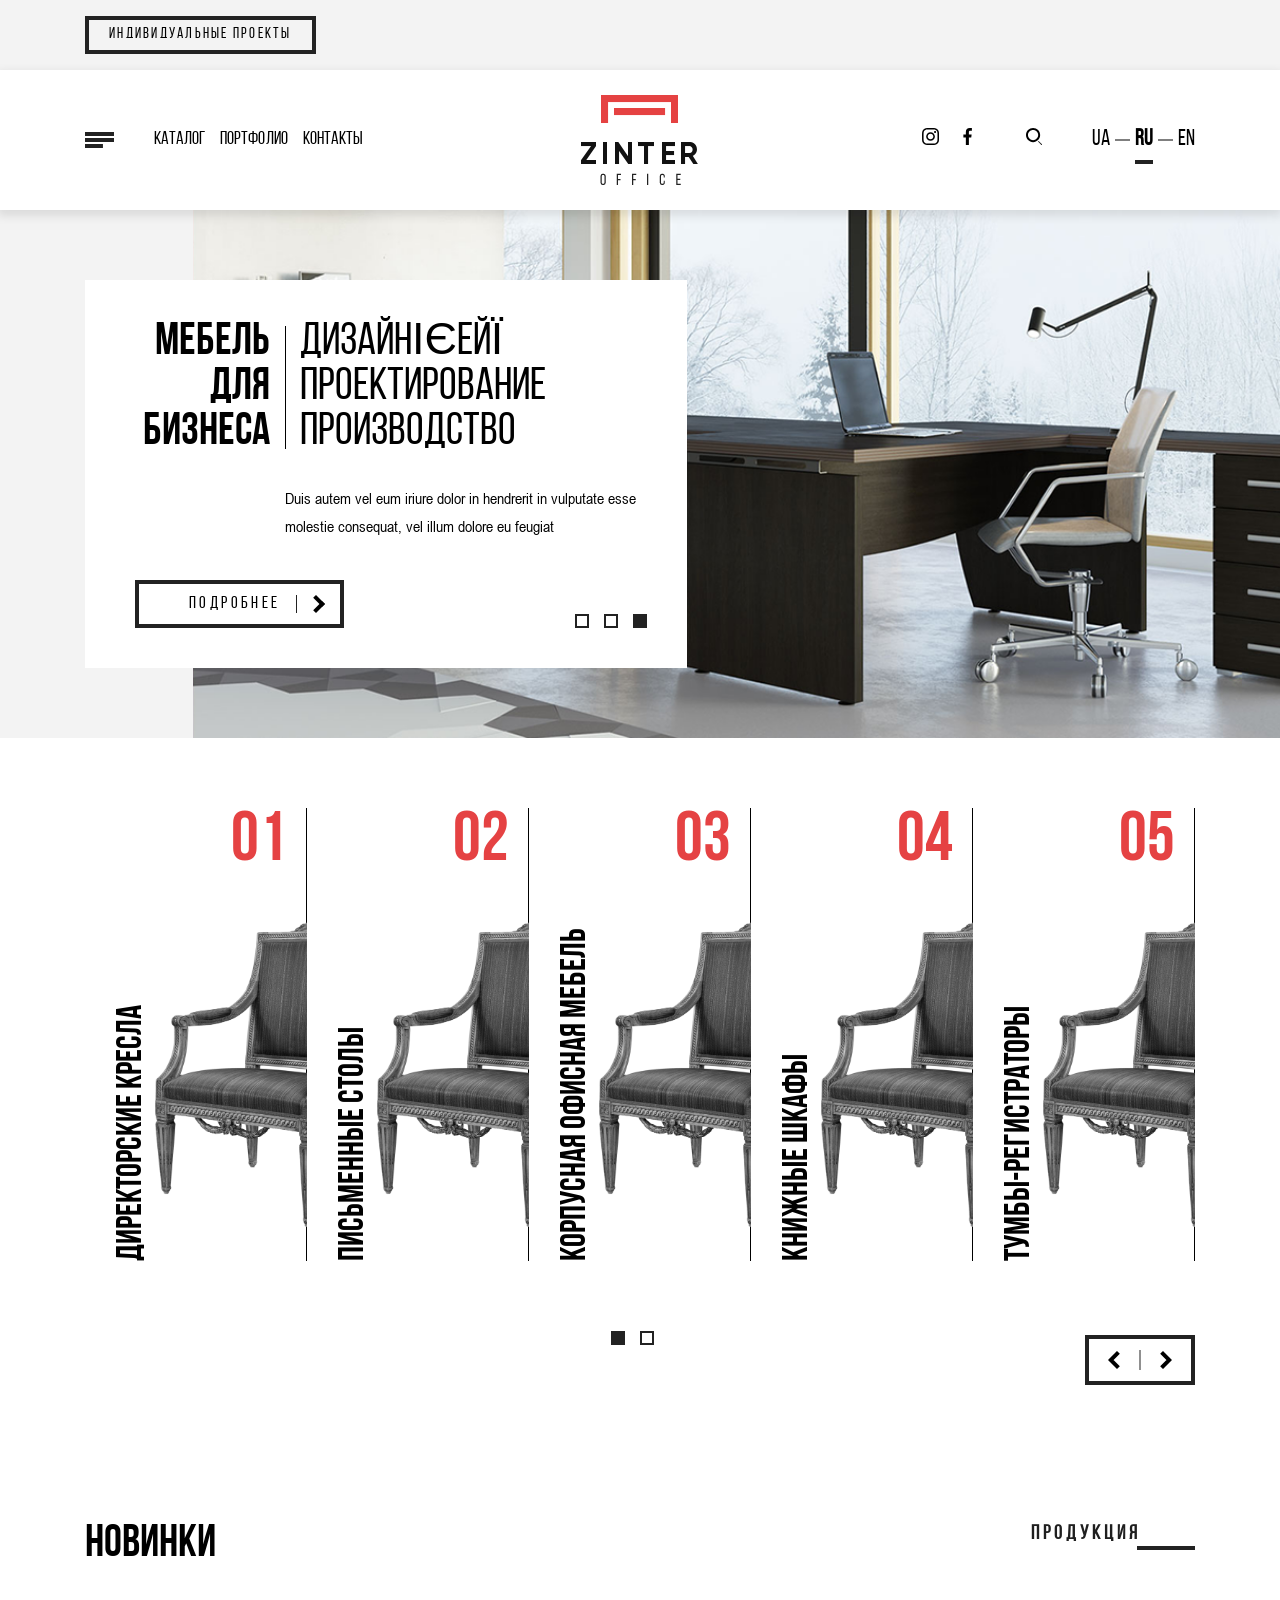
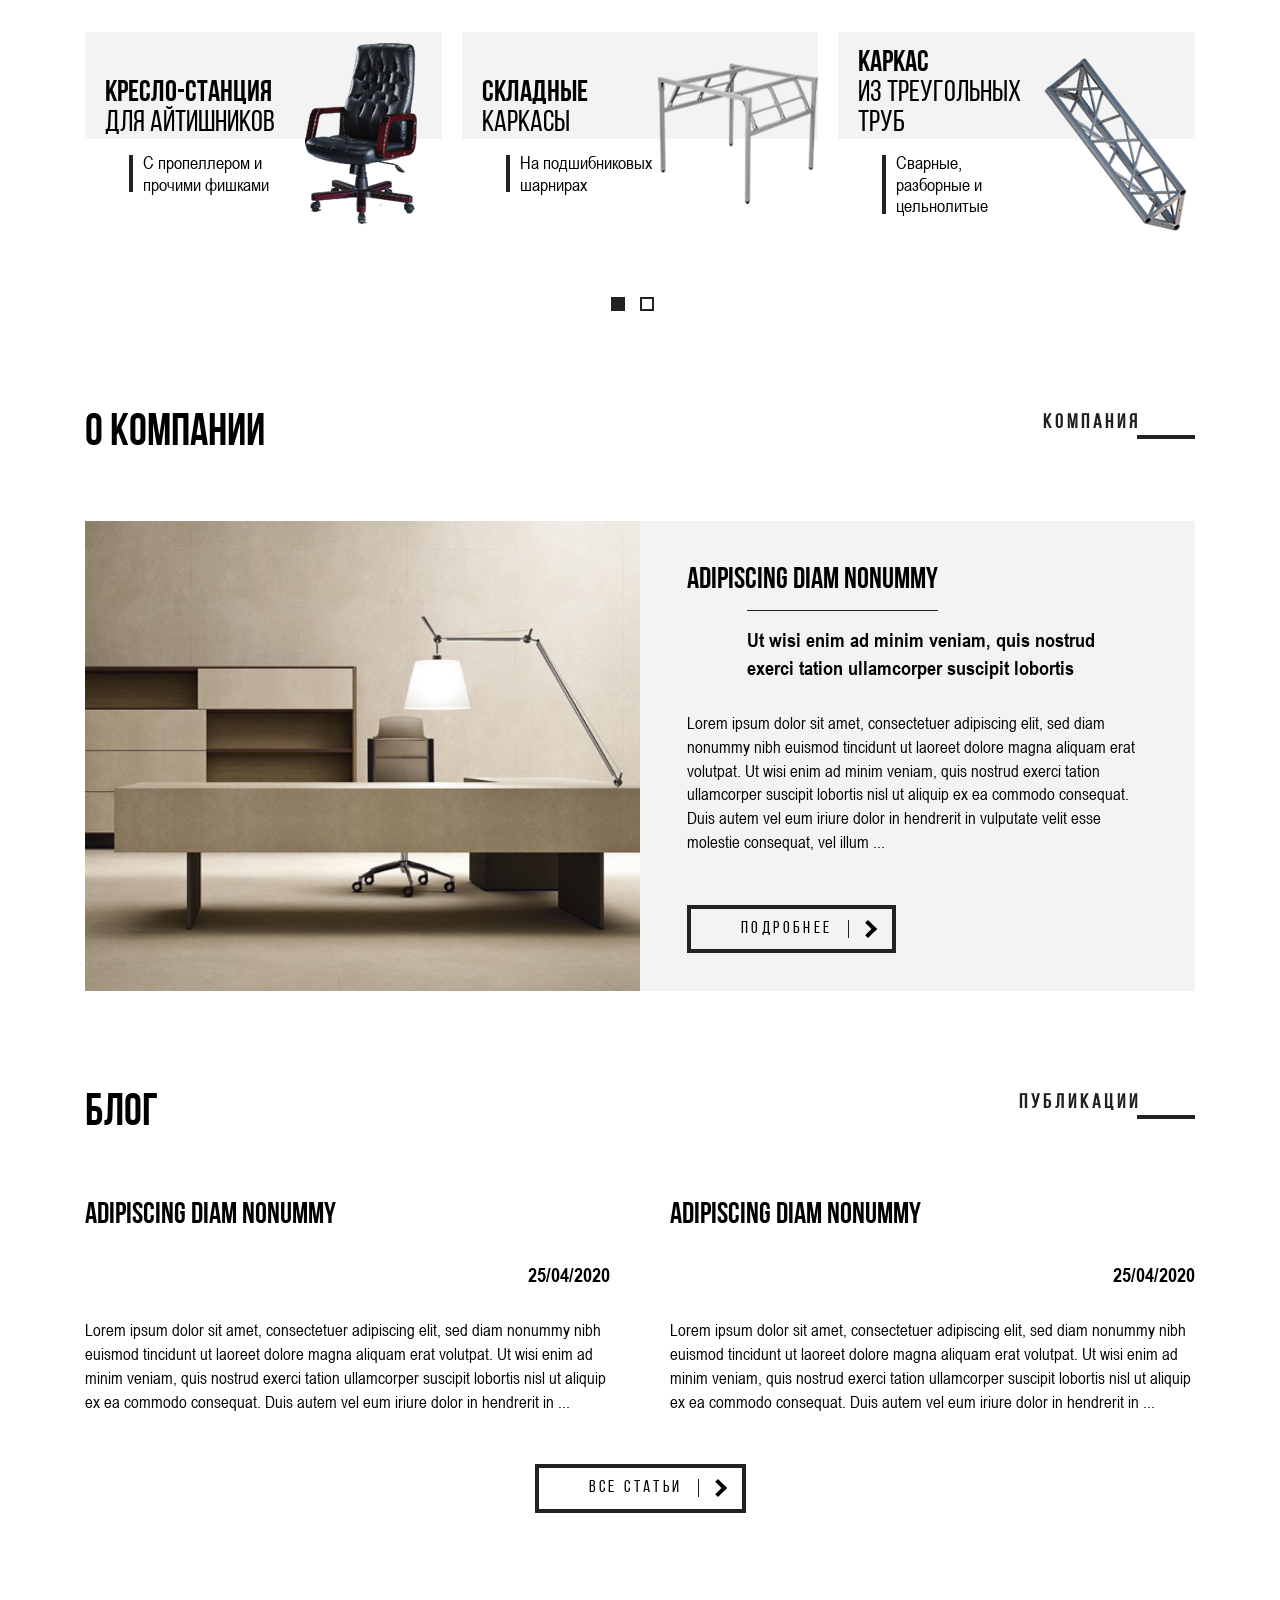
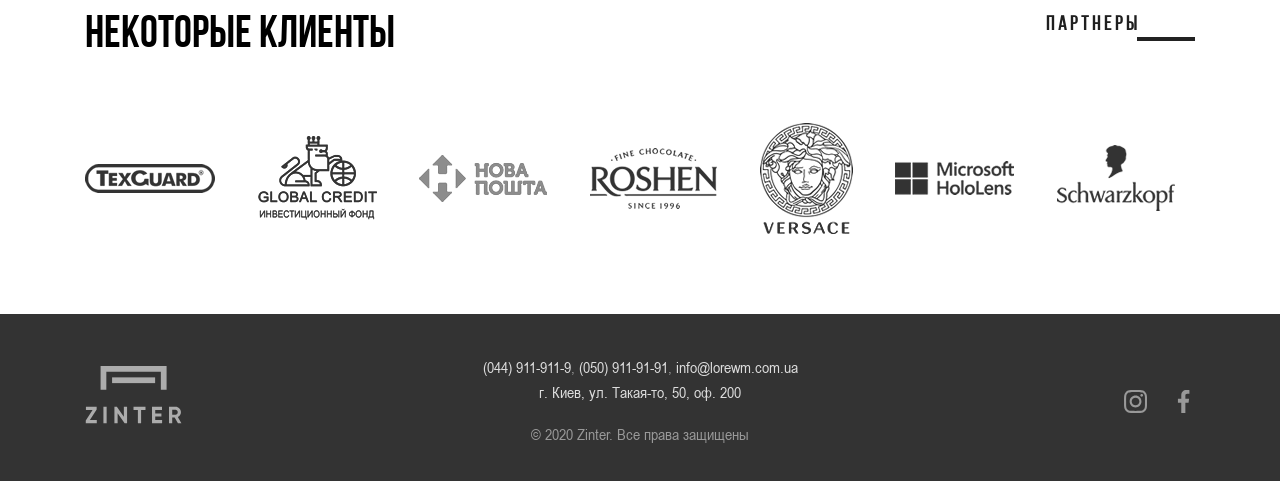
==== commit 95b2cf48: "fix: header mob menu cross" ====
--- a/index.html
+++ b/index.html
@@ -182,9 +182,7 @@
               <!--menu mob  start-->
               <ul class="menu">
     
-                <div class="js-header-cross menu__cross">
-                  &nbsp;
-                </div>
+                <div class="js-header-cross menu__cross"></div>
     
                 <ul class="header-link__lg hide-pc-flex">
                   <li> <a href="#">UA</a></li>
--- a/main.css
+++ b/main.css
@@ -1,4 +1,4 @@
-.mfp-bg{z-index:1042;overflow:hidden;background:#0b0b0b;opacity:.8}.mfp-bg,.mfp-wrap{top:0;left:0;width:100%;height:100%;position:fixed}.mfp-wrap{z-index:1043;outline:none!important;-webkit-backface-visibility:hidden}.mfp-container{text-align:center;position:absolute;width:100%;height:100%;left:0;top:0;padding:0 8px;box-sizing:border-box}.mfp-container:before{content:"";display:inline-block;height:100%;vertical-align:middle}.mfp-align-top .mfp-container:before{display:none}.mfp-content{position:relative;display:inline-block;vertical-align:middle;margin:0 auto;text-align:left;z-index:1045}.mfp-ajax-holder .mfp-content,.mfp-inline-holder .mfp-content{width:100%;cursor:auto}.mfp-ajax-cur{cursor:progress}.mfp-zoom-out-cur,.mfp-zoom-out-cur .mfp-image-holder .mfp-close{cursor:-moz-zoom-out;cursor:-webkit-zoom-out;cursor:zoom-out}.mfp-zoom{cursor:pointer;cursor:-webkit-zoom-in;cursor:-moz-zoom-in;cursor:zoom-in}.mfp-auto-cursor .mfp-content{cursor:auto}.mfp-arrow,.mfp-close,.mfp-counter,.mfp-preloader{-webkit-user-select:none;-moz-user-select:none;user-select:none}.mfp-loading.mfp-figure{display:none}.mfp-hide{display:none!important}.mfp-preloader{color:#ccc;position:absolute;top:50%;width:auto;text-align:center;margin-top:-.8em;left:8px;right:8px;z-index:1044}.mfp-preloader a{color:#ccc}.mfp-preloader a:hover{color:#fff}.mfp-s-error .mfp-content,.mfp-s-ready .mfp-preloader{display:none}button.mfp-arrow,button.mfp-close{overflow:visible;cursor:pointer;background:transparent;border:0;-webkit-appearance:none;display:block;outline:none;padding:0;z-index:1046;box-shadow:none;touch-action:manipulation}button::-moz-focus-inner{padding:0;border:0}.mfp-close{width:44px;height:44px;line-height:44px;position:absolute;right:0;top:0;text-decoration:none;text-align:center;opacity:.65;padding:0 0 18px 10px;color:#fff;font-style:normal;font-size:28px;font-family:Arial,Baskerville,monospace}.mfp-close:focus,.mfp-close:hover{opacity:1}.mfp-close:active{top:1px}.mfp-close-btn-in .mfp-close{color:#333}.mfp-iframe-holder .mfp-close,.mfp-image-holder .mfp-close{color:#fff;right:-6px;text-align:right;padding-right:6px;width:100%}.mfp-counter{position:absolute;top:0;right:0;color:#ccc;font-size:12px;line-height:18px;white-space:nowrap}.mfp-arrow{position:absolute;opacity:.65;top:50%;margin:-55px 0 0;padding:0;width:90px;height:110px;-webkit-tap-highlight-color:transparent}.mfp-arrow:active{margin-top:-54px}.mfp-arrow:focus,.mfp-arrow:hover{opacity:1}.mfp-arrow:after,.mfp-arrow:before{content:"";display:block;width:0;height:0;position:absolute;left:0;top:0;margin-top:35px;margin-left:35px;border:inset transparent}.mfp-arrow:after{border-top-width:13px;border-bottom-width:13px;top:8px}.mfp-arrow:before{border-top-width:21px;border-bottom-width:21px;opacity:.7}.mfp-arrow-left{left:0}.mfp-arrow-left:after{border-right:17px solid #fff;margin-left:31px}.mfp-arrow-left:before{margin-left:25px;border-right:27px solid #3f3f3f}.mfp-arrow-right{right:0}.mfp-arrow-right:after{border-left:17px solid #fff;margin-left:39px}.mfp-arrow-right:before{border-left:27px solid #3f3f3f}.mfp-iframe-holder{padding-top:40px;padding-bottom:40px}.mfp-iframe-holder .mfp-content{line-height:0;width:100%;max-width:900px}.mfp-iframe-holder .mfp-close{top:-40px}.mfp-iframe-scaler{width:100%;height:0;overflow:hidden;padding-top:56.25%}.mfp-iframe-scaler iframe{position:absolute;display:block;top:0;left:0;width:100%;height:100%;box-shadow:0 0 8px rgba(0,0,0,.6);background:#000}img.mfp-img{width:auto;max-width:100%;height:auto;display:block;box-sizing:border-box;padding:40px 0;margin:0 auto}.mfp-figure,img.mfp-img{line-height:0}.mfp-figure:after{content:"";position:absolute;left:0;top:40px;bottom:40px;display:block;right:0;width:auto;height:auto;z-index:-1;box-shadow:0 0 8px rgba(0,0,0,.6);background:#444}.mfp-figure small{color:#bdbdbd;display:block;font-size:12px;line-height:14px}.mfp-figure figure{margin:0}.mfp-bottom-bar{margin-top:-36px;position:absolute;top:100%;left:0;width:100%;cursor:auto}.mfp-title{text-align:left;line-height:18px;color:#f3f3f3;word-wrap:break-word;padding-right:36px}.mfp-image-holder .mfp-content{max-width:100%}.mfp-gallery .mfp-image-holder .mfp-figure{cursor:pointer}@media screen and (max-height:300px),screen and (max-width:800px) and (orientation:landscape){.mfp-img-mobile .mfp-image-holder{padding-left:0;padding-right:0}.mfp-img-mobile img.mfp-img{padding:0}.mfp-img-mobile .mfp-figure:after{top:0;bottom:0}.mfp-img-mobile .mfp-figure small{display:inline;margin-left:5px}.mfp-img-mobile .mfp-bottom-bar{background:rgba(0,0,0,.6);bottom:0;margin:0;top:auto;padding:3px 5px;position:fixed;box-sizing:border-box}.mfp-img-mobile .mfp-bottom-bar:empty{padding:0}.mfp-img-mobile .mfp-counter{right:5px;top:3px}.mfp-img-mobile .mfp-close{top:0;right:0;width:35px;height:35px;line-height:35px;background:rgba(0,0,0,.6);position:fixed;text-align:center;padding:0}}@media (max-width:900px){.mfp-arrow{-webkit-transform:scale(.75);transform:scale(.75)}.mfp-arrow-left{-webkit-transform-origin:0;transform-origin:0}.mfp-arrow-right{-webkit-transform-origin:100%;transform-origin:100%}.mfp-container{padding-left:6px;padding-right:6px}}a,abbr,acronym,address,applet,article,aside,audio,b,big,blockquote,body,canvas,caption,center,cite,code,dd,del,details,dfn,div,dl,dt,em,embed,fieldset,figcaption,figure,footer,form,h1,h2,h3,h4,h5,h6,header,hgroup,html,i,iframe,img,ins,kbd,label,legend,li,mark,menu,nav,object,ol,output,p,pre,q,ruby,s,samp,section,small,span,strike,strong,sub,summary,sup,table,tbody,td,tfoot,th,thead,time,tr,tt,u,ul,var,video{margin:0;padding:0;border:0;font-size:100%;vertical-align:baseline}:focus{outline:0}article,aside,details,figcaption,figure,footer,header,hgroup,menu,nav,section{display:block}body{line-height:1}ol,ul{list-style:none}blockquote,q{quotes:none}blockquote:after,blockquote:before,q:after,q:before{content:""}input[type=search]::-webkit-search-cancel-button,input[type=search]::-webkit-search-decoration,input[type=search]::-webkit-search-results-button,input[type=search]::-webkit-search-results-decoration{-webkit-appearance:none;-moz-appearance:none}input[type=search]{-webkit-appearance:none;-moz-appearance:none}audio,canvas,video{display:inline-block;*display:inline;*zoom:1;max-width:100%}audio:not([controls]){display:none;height:0}[hidden]{display:none}html{font-size:100%;-webkit-text-size-adjust:100%;-ms-text-size-adjust:100%}a:focus{outline:thin dotted}a:active,a:hover{outline:0}img{border:0;-ms-interpolation-mode:bicubic}figure,form{margin:0}fieldset{border:1px solid silver;margin:0 2px;padding:.35em .625em .75em}legend{border:0;padding:0;white-space:normal;*margin-left:-7px}button,input,select,textarea{font-size:100%;margin:0;vertical-align:baseline;*vertical-align:middle}button,input{line-height:normal}button,select{text-transform:none}button,html input[type=button],input[type=reset],input[type=submit]{-webkit-appearance:button;cursor:pointer;*overflow:visible}button[disabled],html input[disabled]{cursor:default}input[type=checkbox],input[type=radio]{-webkit-box-sizing:border-box;box-sizing:border-box;padding:0;*height:13px;*width:13px}input[type=search]{-webkit-appearance:textfield;-webkit-box-sizing:content-box;box-sizing:content-box}input[type=search]::-webkit-search-cancel-button,input[type=search]::-webkit-search-decoration{-webkit-appearance:none}button::-moz-focus-inner,input::-moz-focus-inner{border:0;padding:0}textarea{overflow:auto;vertical-align:top}table{border-collapse:collapse;border-spacing:0}button,html,input,select,textarea{color:#222}::-moz-selection{background:#b3d4fc;text-shadow:none}::selection{background:#b3d4fc;text-shadow:none}img{vertical-align:middle}fieldset{border:0;margin:0;padding:0}textarea{resize:vertical}.chromeframe{margin:.2em 0;background:#ccc;color:#000;padding:.2em 0}@font-face{font-family:ReformaGroteskDemiC;font-weight:400;font-style:normal;font-display:swap;src:url(fonts/ReformaGroteskDemiC.eot);src:url(fonts/ReformaGroteskDemiC.eot?#iefix) format("embedded-opentype"),url(fonts/ReformaGroteskDemiC.woff) format("woff"),url(fonts/ReformaGroteskDemiC.ttf) format("truetype")}@font-face{font-family:ReformaGroteskMediumC;font-weight:700;font-style:normal;font-display:swap;src:url(fonts/ReformaGroteskMediumC.eot);src:url(fonts/ReformaGroteskMediumC.eot?#iefix) format("embedded-opentype"),url(fonts/ReformaGroteskMediumC.woff) format("woff"),url(fonts/ReformaGroteskMediumC.ttf) format("truetype")}@font-face{font-family:ArialNarrow;font-weight:400;font-style:normal;font-display:swap;src:url(fonts/ArialNarrow.eot);src:url(fonts/ArialNarrow.eot?#iefix) format("embedded-opentype"),url(fonts/ArialNarrow.woff) format("woff"),url(fonts/ArialNarrow.ttf) format("truetype")}@font-face{font-family:ArialNarrow;font-weight:700;font-style:normal;font-display:swap;src:url(fonts/ArialNarrow-Bold.eot);src:url(fonts/ArialNarrow-Bold.eot?#iefix) format("embedded-opentype"),url(fonts/ArialNarrow-Bold.woff) format("woff"),url(fonts/ArialNarrow-Bold.ttf) format("truetype")}/*!
+.mfp-bg{z-index:1042;overflow:hidden;background:#0b0b0b;opacity:.8}.mfp-bg,.mfp-wrap{top:0;left:0;width:100%;height:100%;position:fixed}.mfp-wrap{z-index:1043;outline:none!important;-webkit-backface-visibility:hidden}.mfp-container{text-align:center;position:absolute;width:100%;height:100%;left:0;top:0;padding:0 8px;box-sizing:border-box}.mfp-container:before{content:"";display:inline-block;height:100%;vertical-align:middle}.mfp-align-top .mfp-container:before{display:none}.mfp-content{position:relative;display:inline-block;vertical-align:middle;margin:0 auto;text-align:left;z-index:1045}.mfp-ajax-holder .mfp-content,.mfp-inline-holder .mfp-content{width:100%;cursor:auto}.mfp-ajax-cur{cursor:progress}.mfp-zoom-out-cur,.mfp-zoom-out-cur .mfp-image-holder .mfp-close{cursor:-moz-zoom-out;cursor:-webkit-zoom-out;cursor:zoom-out}.mfp-zoom{cursor:pointer;cursor:-webkit-zoom-in;cursor:-moz-zoom-in;cursor:zoom-in}.mfp-auto-cursor .mfp-content{cursor:auto}.mfp-arrow,.mfp-close,.mfp-counter,.mfp-preloader{-webkit-user-select:none;-moz-user-select:none;user-select:none}.mfp-loading.mfp-figure{display:none}.mfp-hide{display:none!important}.mfp-preloader{color:#ccc;position:absolute;top:50%;width:auto;text-align:center;margin-top:-.8em;left:8px;right:8px;z-index:1044}.mfp-preloader a{color:#ccc}.mfp-preloader a:hover{color:#fff}.mfp-s-error .mfp-content,.mfp-s-ready .mfp-preloader{display:none}button.mfp-arrow,button.mfp-close{overflow:visible;cursor:pointer;background:transparent;border:0;-webkit-appearance:none;display:block;outline:none;padding:0;z-index:1046;box-shadow:none;touch-action:manipulation}button::-moz-focus-inner{padding:0;border:0}.mfp-close{width:44px;height:44px;line-height:44px;position:absolute;right:0;top:0;text-decoration:none;text-align:center;opacity:.65;padding:0 0 18px 10px;color:#fff;font-style:normal;font-size:28px;font-family:Arial,Baskerville,monospace}.mfp-close:focus,.mfp-close:hover{opacity:1}.mfp-close:active{top:1px}.mfp-close-btn-in .mfp-close{color:#333}.mfp-iframe-holder .mfp-close,.mfp-image-holder .mfp-close{color:#fff;right:-6px;text-align:right;padding-right:6px;width:100%}.mfp-counter{position:absolute;top:0;right:0;color:#ccc;font-size:12px;line-height:18px;white-space:nowrap}.mfp-arrow{position:absolute;opacity:.65;top:50%;margin:-55px 0 0;padding:0;width:90px;height:110px;-webkit-tap-highlight-color:transparent}.mfp-arrow:active{margin-top:-54px}.mfp-arrow:focus,.mfp-arrow:hover{opacity:1}.mfp-arrow:after,.mfp-arrow:before{content:"";display:block;width:0;height:0;position:absolute;left:0;top:0;margin-top:35px;margin-left:35px;border:inset transparent}.mfp-arrow:after{border-top-width:13px;border-bottom-width:13px;top:8px}.mfp-arrow:before{border-top-width:21px;border-bottom-width:21px;opacity:.7}.mfp-arrow-left{left:0}.mfp-arrow-left:after{border-right:17px solid #fff;margin-left:31px}.mfp-arrow-left:before{margin-left:25px;border-right:27px solid #3f3f3f}.mfp-arrow-right{right:0}.mfp-arrow-right:after{border-left:17px solid #fff;margin-left:39px}.mfp-arrow-right:before{border-left:27px solid #3f3f3f}.mfp-iframe-holder{padding-top:40px;padding-bottom:40px}.mfp-iframe-holder .mfp-content{line-height:0;width:100%;max-width:900px}.mfp-iframe-holder .mfp-close{top:-40px}.mfp-iframe-scaler{width:100%;height:0;overflow:hidden;padding-top:56.25%}.mfp-iframe-scaler iframe{position:absolute;display:block;top:0;left:0;width:100%;height:100%;box-shadow:0 0 8px rgba(0,0,0,.6);background:#000}img.mfp-img{width:auto;max-width:100%;height:auto;display:block;box-sizing:border-box;padding:40px 0;margin:0 auto}.mfp-figure,img.mfp-img{line-height:0}.mfp-figure:after{content:"";position:absolute;left:0;top:40px;bottom:40px;display:block;right:0;width:auto;height:auto;z-index:-1;box-shadow:0 0 8px rgba(0,0,0,.6);background:#444}.mfp-figure small{color:#bdbdbd;display:block;font-size:12px;line-height:14px}.mfp-figure figure{margin:0}.mfp-bottom-bar{margin-top:-36px;position:absolute;top:100%;left:0;width:100%;cursor:auto}.mfp-title{text-align:left;line-height:18px;color:#f3f3f3;word-wrap:break-word;padding-right:36px}.mfp-image-holder .mfp-content{max-width:100%}.mfp-gallery .mfp-image-holder .mfp-figure{cursor:pointer}@media screen and (max-height:300px),screen and (max-width:800px) and (orientation:landscape){.mfp-img-mobile .mfp-image-holder{padding-left:0;padding-right:0}.mfp-img-mobile img.mfp-img{padding:0}.mfp-img-mobile .mfp-figure:after{top:0;bottom:0}.mfp-img-mobile .mfp-figure small{display:inline;margin-left:5px}.mfp-img-mobile .mfp-bottom-bar{background:rgba(0,0,0,.6);bottom:0;margin:0;top:auto;padding:3px 5px;position:fixed;box-sizing:border-box}.mfp-img-mobile .mfp-bottom-bar:empty{padding:0}.mfp-img-mobile .mfp-counter{right:5px;top:3px}.mfp-img-mobile .mfp-close{top:0;right:0;width:35px;height:35px;line-height:35px;background:rgba(0,0,0,.6);position:fixed;text-align:center;padding:0}}@media (max-width:900px){.mfp-arrow{-webkit-transform:scale(.75);transform:scale(.75)}.mfp-arrow-left{-webkit-transform-origin:0;transform-origin:0}.mfp-arrow-right{-webkit-transform-origin:100%;transform-origin:100%}.mfp-container{padding-left:6px;padding-right:6px}}a,abbr,acronym,address,applet,article,aside,audio,b,big,blockquote,body,canvas,caption,center,cite,code,dd,del,details,dfn,div,dl,dt,em,embed,fieldset,figcaption,figure,footer,form,h1,h2,h3,h4,h5,h6,header,hgroup,html,i,iframe,img,ins,kbd,label,legend,li,mark,menu,nav,object,ol,output,p,pre,q,ruby,s,samp,section,small,span,strike,strong,sub,summary,sup,table,tbody,td,tfoot,th,thead,time,tr,tt,u,ul,var,video{margin:0;padding:0;border:0;font-size:100%;vertical-align:baseline}:focus{outline:0}article,aside,details,figcaption,figure,footer,header,hgroup,menu,nav,section{display:block}body{line-height:1}ol,ul{list-style:none}blockquote,q{quotes:none}blockquote:after,blockquote:before,q:after,q:before{content:""}input[type=search]::-webkit-search-cancel-button,input[type=search]::-webkit-search-decoration,input[type=search]::-webkit-search-results-button,input[type=search]::-webkit-search-results-decoration{-webkit-appearance:none;-moz-appearance:none}input[type=search]{-webkit-appearance:none;-moz-appearance:none}audio,canvas,video{display:inline-block;*display:inline;*zoom:1;max-width:100%}audio:not([controls]){display:none;height:0}[hidden]{display:none}html{font-size:100%;-webkit-text-size-adjust:100%;-ms-text-size-adjust:100%}a:focus{outline:thin dotted}a:active,a:hover{outline:0}img{border:0;-ms-interpolation-mode:bicubic}figure,form{margin:0}fieldset{border:1px solid silver;margin:0 2px;padding:.35em .625em .75em}legend{border:0;padding:0;white-space:normal;*margin-left:-7px}button,input,select,textarea{font-size:100%;margin:0;vertical-align:baseline;*vertical-align:middle}button,input{line-height:normal}button,select{text-transform:none}button,html input[type=button],input[type=reset],input[type=submit]{-webkit-appearance:button;cursor:pointer;*overflow:visible}button[disabled],html input[disabled]{cursor:default}input[type=checkbox],input[type=radio]{-webkit-box-sizing:border-box;box-sizing:border-box;padding:0;*height:13px;*width:13px}input[type=search]{-webkit-appearance:textfield;-webkit-box-sizing:content-box;box-sizing:content-box}input[type=search]::-webkit-search-cancel-button,input[type=search]::-webkit-search-decoration{-webkit-appearance:none}button::-moz-focus-inner,input::-moz-focus-inner{border:0;padding:0}textarea{overflow:auto;vertical-align:top}table{border-collapse:collapse;border-spacing:0}button,html,input,select,textarea{color:#222}::-moz-selection{background:#b3d4fc;text-shadow:none}::selection{background:#b3d4fc;text-shadow:none}img{vertical-align:middle}fieldset{border:0;margin:0;padding:0}textarea{resize:vertical}.chromeframe{margin:.2em 0;background:#ccc;color:#000;padding:.2em 0}@font-face{font-family:BebasNeue;font-weight:400;font-style:normal;font-display:swap;src:url(fonts/BebasNeueRegular.eot);src:url(fonts/BebasNeueRegular.eot?#iefix) format("embedded-opentype"),url(fonts/BebasNeueRegular.woff) format("woff"),url(fonts/BebasNeueRegular.ttf) format("truetype")}@font-face{font-family:BebasNeueBold;font-weight:700;font-style:normal;font-display:swap;src:url(fonts/BebasNeueBold.eot);src:url(fonts/BebasNeueBold.eot?#iefix) format("embedded-opentype"),url(fonts/BebasNeueBold.woff) format("woff"),url(fonts/BebasNeueBold.ttf) format("truetype")}@font-face{font-family:ArialNarrow;font-weight:400;font-style:normal;font-display:swap;src:url(fonts/ArialNarrow.eot);src:url(fonts/ArialNarrow.eot?#iefix) format("embedded-opentype"),url(fonts/ArialNarrow.woff) format("woff"),url(fonts/ArialNarrow.ttf) format("truetype")}@font-face{font-family:ArialNarrow;font-weight:700;font-style:normal;font-display:swap;src:url(fonts/ArialNarrow-Bold.eot);src:url(fonts/ArialNarrow-Bold.eot?#iefix) format("embedded-opentype"),url(fonts/ArialNarrow-Bold.woff) format("woff"),url(fonts/ArialNarrow-Bold.ttf) format("truetype")}/*!
  * animate.css -http://daneden.me/animate
  * Version - 3.7.0
  * Licensed under the MIT license - http://opensource.org/licenses/MIT
@@ -9,4 +9,4 @@
  * Copyright 2011-2018 The Bootstrap Authors
  * Copyright 2011-2018 Twitter, Inc.
  * Licensed under MIT (https://github.com/twbs/bootstrap/blob/master/LICENSE)
- */@-ms-viewport{width:device-width}html{-webkit-box-sizing:border-box;box-sizing:border-box;-ms-overflow-style:scrollbar}*,:after,:before{-webkit-box-sizing:inherit;box-sizing:inherit}.container{width:100%;padding-right:15px;padding-left:15px;margin-right:auto;margin-left:auto}@media (min-width:576px){.container{max-width:540px}}@media (min-width:768px){.container{max-width:720px}}@media (min-width:992px){.container{max-width:960px}}@media (min-width:1200px){.container{max-width:1140px}}@media (min-width:1440px){.container{max-width:1230px}}.container-fluid{width:100%;padding-right:15px;padding-left:15px;margin-right:auto;margin-left:auto}.row{display:-webkit-box;display:-ms-flexbox;display:flex;-ms-flex-wrap:wrap;flex-wrap:wrap;margin-right:-15px;margin-left:-15px}.no-gutters{margin-right:0;margin-left:0}.no-gutters>.col,.no-gutters>[class*=col-]{padding-right:0;padding-left:0}.col,.col-1,.col-2,.col-3,.col-4,.col-5,.col-6,.col-7,.col-8,.col-9,.col-10,.col-11,.col-12,.col-auto,.col-lg,.col-lg-1,.col-lg-2,.col-lg-3,.col-lg-4,.col-lg-5,.col-lg-6,.col-lg-7,.col-lg-8,.col-lg-9,.col-lg-10,.col-lg-11,.col-lg-12,.col-lg-auto,.col-md,.col-md-1,.col-md-2,.col-md-3,.col-md-4,.col-md-5,.col-md-6,.col-md-7,.col-md-8,.col-md-9,.col-md-10,.col-md-11,.col-md-12,.col-md-auto,.col-sm,.col-sm-1,.col-sm-2,.col-sm-3,.col-sm-4,.col-sm-5,.col-sm-6,.col-sm-7,.col-sm-8,.col-sm-9,.col-sm-10,.col-sm-11,.col-sm-12,.col-sm-auto,.col-xl,.col-xl-1,.col-xl-2,.col-xl-3,.col-xl-4,.col-xl-5,.col-xl-6,.col-xl-7,.col-xl-8,.col-xl-9,.col-xl-10,.col-xl-11,.col-xl-12,.col-xl-auto,.col-xxl,.col-xxl-1,.col-xxl-2,.col-xxl-3,.col-xxl-4,.col-xxl-5,.col-xxl-6,.col-xxl-7,.col-xxl-8,.col-xxl-9,.col-xxl-10,.col-xxl-11,.col-xxl-12,.col-xxl-auto{position:relative;width:100%;min-height:1px;padding-right:15px;padding-left:15px}.col{-ms-flex-preferred-size:0;flex-basis:0;-webkit-box-flex:1;-ms-flex-positive:1;flex-grow:1;max-width:100%}.col-auto{-ms-flex:0 0 auto;flex:0 0 auto;width:auto;max-width:none}.col-1,.col-auto{-webkit-box-flex:0}.col-1{-ms-flex:0 0 8.33333%;flex:0 0 8.33333%;max-width:8.33333%}.col-2{-ms-flex:0 0 16.66667%;flex:0 0 16.66667%;max-width:16.66667%}.col-2,.col-3{-webkit-box-flex:0}.col-3{-ms-flex:0 0 25%;flex:0 0 25%;max-width:25%}.col-4{-ms-flex:0 0 33.33333%;flex:0 0 33.33333%;max-width:33.33333%}.col-4,.col-5{-webkit-box-flex:0}.col-5{-ms-flex:0 0 41.66667%;flex:0 0 41.66667%;max-width:41.66667%}.col-6{-ms-flex:0 0 50%;flex:0 0 50%;max-width:50%}.col-6,.col-7{-webkit-box-flex:0}.col-7{-ms-flex:0 0 58.33333%;flex:0 0 58.33333%;max-width:58.33333%}.col-8{-ms-flex:0 0 66.66667%;flex:0 0 66.66667%;max-width:66.66667%}.col-8,.col-9{-webkit-box-flex:0}.col-9{-ms-flex:0 0 75%;flex:0 0 75%;max-width:75%}.col-10{-ms-flex:0 0 83.33333%;flex:0 0 83.33333%;max-width:83.33333%}.col-10,.col-11{-webkit-box-flex:0}.col-11{-ms-flex:0 0 91.66667%;flex:0 0 91.66667%;max-width:91.66667%}.col-12{-webkit-box-flex:0;-ms-flex:0 0 100%;flex:0 0 100%;max-width:100%}.order-first{-webkit-box-ordinal-group:0;-ms-flex-order:-1;order:-1}.order-last{-webkit-box-ordinal-group:14;-ms-flex-order:13;order:13}.order-0{-webkit-box-ordinal-group:1;-ms-flex-order:0;order:0}.order-1{-webkit-box-ordinal-group:2;-ms-flex-order:1;order:1}.order-2{-webkit-box-ordinal-group:3;-ms-flex-order:2;order:2}.order-3{-webkit-box-ordinal-group:4;-ms-flex-order:3;order:3}.order-4{-webkit-box-ordinal-group:5;-ms-flex-order:4;order:4}.order-5{-webkit-box-ordinal-group:6;-ms-flex-order:5;order:5}.order-6{-webkit-box-ordinal-group:7;-ms-flex-order:6;order:6}.order-7{-webkit-box-ordinal-group:8;-ms-flex-order:7;order:7}.order-8{-webkit-box-ordinal-group:9;-ms-flex-order:8;order:8}.order-9{-webkit-box-ordinal-group:10;-ms-flex-order:9;order:9}.order-10{-webkit-box-ordinal-group:11;-ms-flex-order:10;order:10}.order-11{-webkit-box-ordinal-group:12;-ms-flex-order:11;order:11}.order-12{-webkit-box-ordinal-group:13;-ms-flex-order:12;order:12}.offset-1{margin-left:8.33333%}.offset-2{margin-left:16.66667%}.offset-3{margin-left:25%}.offset-4{margin-left:33.33333%}.offset-5{margin-left:41.66667%}.offset-6{margin-left:50%}.offset-7{margin-left:58.33333%}.offset-8{margin-left:66.66667%}.offset-9{margin-left:75%}.offset-10{margin-left:83.33333%}.offset-11{margin-left:91.66667%}@media (min-width:576px){.col-sm{-ms-flex-preferred-size:0;flex-basis:0;-webkit-box-flex:1;-ms-flex-positive:1;flex-grow:1;max-width:100%}.col-sm-auto{-webkit-box-flex:0;-ms-flex:0 0 auto;flex:0 0 auto;width:auto;max-width:none}.col-sm-1{-webkit-box-flex:0;-ms-flex:0 0 8.33333%;flex:0 0 8.33333%;max-width:8.33333%}.col-sm-2{-webkit-box-flex:0;-ms-flex:0 0 16.66667%;flex:0 0 16.66667%;max-width:16.66667%}.col-sm-3{-webkit-box-flex:0;-ms-flex:0 0 25%;flex:0 0 25%;max-width:25%}.col-sm-4{-webkit-box-flex:0;-ms-flex:0 0 33.33333%;flex:0 0 33.33333%;max-width:33.33333%}.col-sm-5{-webkit-box-flex:0;-ms-flex:0 0 41.66667%;flex:0 0 41.66667%;max-width:41.66667%}.col-sm-6{-webkit-box-flex:0;-ms-flex:0 0 50%;flex:0 0 50%;max-width:50%}.col-sm-7{-webkit-box-flex:0;-ms-flex:0 0 58.33333%;flex:0 0 58.33333%;max-width:58.33333%}.col-sm-8{-webkit-box-flex:0;-ms-flex:0 0 66.66667%;flex:0 0 66.66667%;max-width:66.66667%}.col-sm-9{-webkit-box-flex:0;-ms-flex:0 0 75%;flex:0 0 75%;max-width:75%}.col-sm-10{-webkit-box-flex:0;-ms-flex:0 0 83.33333%;flex:0 0 83.33333%;max-width:83.33333%}.col-sm-11{-webkit-box-flex:0;-ms-flex:0 0 91.66667%;flex:0 0 91.66667%;max-width:91.66667%}.col-sm-12{-webkit-box-flex:0;-ms-flex:0 0 100%;flex:0 0 100%;max-width:100%}.order-sm-first{-webkit-box-ordinal-group:0;-ms-flex-order:-1;order:-1}.order-sm-last{-webkit-box-ordinal-group:14;-ms-flex-order:13;order:13}.order-sm-0{-webkit-box-ordinal-group:1;-ms-flex-order:0;order:0}.order-sm-1{-webkit-box-ordinal-group:2;-ms-flex-order:1;order:1}.order-sm-2{-webkit-box-ordinal-group:3;-ms-flex-order:2;order:2}.order-sm-3{-webkit-box-ordinal-group:4;-ms-flex-order:3;order:3}.order-sm-4{-webkit-box-ordinal-group:5;-ms-flex-order:4;order:4}.order-sm-5{-webkit-box-ordinal-group:6;-ms-flex-order:5;order:5}.order-sm-6{-webkit-box-ordinal-group:7;-ms-flex-order:6;order:6}.order-sm-7{-webkit-box-ordinal-group:8;-ms-flex-order:7;order:7}.order-sm-8{-webkit-box-ordinal-group:9;-ms-flex-order:8;order:8}.order-sm-9{-webkit-box-ordinal-group:10;-ms-flex-order:9;order:9}.order-sm-10{-webkit-box-ordinal-group:11;-ms-flex-order:10;order:10}.order-sm-11{-webkit-box-ordinal-group:12;-ms-flex-order:11;order:11}.order-sm-12{-webkit-box-ordinal-group:13;-ms-flex-order:12;order:12}.offset-sm-0{margin-left:0}.offset-sm-1{margin-left:8.33333%}.offset-sm-2{margin-left:16.66667%}.offset-sm-3{margin-left:25%}.offset-sm-4{margin-left:33.33333%}.offset-sm-5{margin-left:41.66667%}.offset-sm-6{margin-left:50%}.offset-sm-7{margin-left:58.33333%}.offset-sm-8{margin-left:66.66667%}.offset-sm-9{margin-left:75%}.offset-sm-10{margin-left:83.33333%}.offset-sm-11{margin-left:91.66667%}}@media (min-width:768px){.col-md{-ms-flex-preferred-size:0;flex-basis:0;-webkit-box-flex:1;-ms-flex-positive:1;flex-grow:1;max-width:100%}.col-md-auto{-webkit-box-flex:0;-ms-flex:0 0 auto;flex:0 0 auto;width:auto;max-width:none}.col-md-1{-webkit-box-flex:0;-ms-flex:0 0 8.33333%;flex:0 0 8.33333%;max-width:8.33333%}.col-md-2{-webkit-box-flex:0;-ms-flex:0 0 16.66667%;flex:0 0 16.66667%;max-width:16.66667%}.col-md-3{-webkit-box-flex:0;-ms-flex:0 0 25%;flex:0 0 25%;max-width:25%}.col-md-4{-webkit-box-flex:0;-ms-flex:0 0 33.33333%;flex:0 0 33.33333%;max-width:33.33333%}.col-md-5{-webkit-box-flex:0;-ms-flex:0 0 41.66667%;flex:0 0 41.66667%;max-width:41.66667%}.col-md-6{-webkit-box-flex:0;-ms-flex:0 0 50%;flex:0 0 50%;max-width:50%}.col-md-7{-webkit-box-flex:0;-ms-flex:0 0 58.33333%;flex:0 0 58.33333%;max-width:58.33333%}.col-md-8{-webkit-box-flex:0;-ms-flex:0 0 66.66667%;flex:0 0 66.66667%;max-width:66.66667%}.col-md-9{-webkit-box-flex:0;-ms-flex:0 0 75%;flex:0 0 75%;max-width:75%}.col-md-10{-webkit-box-flex:0;-ms-flex:0 0 83.33333%;flex:0 0 83.33333%;max-width:83.33333%}.col-md-11{-webkit-box-flex:0;-ms-flex:0 0 91.66667%;flex:0 0 91.66667%;max-width:91.66667%}.col-md-12{-webkit-box-flex:0;-ms-flex:0 0 100%;flex:0 0 100%;max-width:100%}.order-md-first{-webkit-box-ordinal-group:0;-ms-flex-order:-1;order:-1}.order-md-last{-webkit-box-ordinal-group:14;-ms-flex-order:13;order:13}.order-md-0{-webkit-box-ordinal-group:1;-ms-flex-order:0;order:0}.order-md-1{-webkit-box-ordinal-group:2;-ms-flex-order:1;order:1}.order-md-2{-webkit-box-ordinal-group:3;-ms-flex-order:2;order:2}.order-md-3{-webkit-box-ordinal-group:4;-ms-flex-order:3;order:3}.order-md-4{-webkit-box-ordinal-group:5;-ms-flex-order:4;order:4}.order-md-5{-webkit-box-ordinal-group:6;-ms-flex-order:5;order:5}.order-md-6{-webkit-box-ordinal-group:7;-ms-flex-order:6;order:6}.order-md-7{-webkit-box-ordinal-group:8;-ms-flex-order:7;order:7}.order-md-8{-webkit-box-ordinal-group:9;-ms-flex-order:8;order:8}.order-md-9{-webkit-box-ordinal-group:10;-ms-flex-order:9;order:9}.order-md-10{-webkit-box-ordinal-group:11;-ms-flex-order:10;order:10}.order-md-11{-webkit-box-ordinal-group:12;-ms-flex-order:11;order:11}.order-md-12{-webkit-box-ordinal-group:13;-ms-flex-order:12;order:12}.offset-md-0{margin-left:0}.offset-md-1{margin-left:8.33333%}.offset-md-2{margin-left:16.66667%}.offset-md-3{margin-left:25%}.offset-md-4{margin-left:33.33333%}.offset-md-5{margin-left:41.66667%}.offset-md-6{margin-left:50%}.offset-md-7{margin-left:58.33333%}.offset-md-8{margin-left:66.66667%}.offset-md-9{margin-left:75%}.offset-md-10{margin-left:83.33333%}.offset-md-11{margin-left:91.66667%}}@media (min-width:992px){.col-lg{-ms-flex-preferred-size:0;flex-basis:0;-webkit-box-flex:1;-ms-flex-positive:1;flex-grow:1;max-width:100%}.col-lg-auto{-webkit-box-flex:0;-ms-flex:0 0 auto;flex:0 0 auto;width:auto;max-width:none}.col-lg-1{-webkit-box-flex:0;-ms-flex:0 0 8.33333%;flex:0 0 8.33333%;max-width:8.33333%}.col-lg-2{-webkit-box-flex:0;-ms-flex:0 0 16.66667%;flex:0 0 16.66667%;max-width:16.66667%}.col-lg-3{-webkit-box-flex:0;-ms-flex:0 0 25%;flex:0 0 25%;max-width:25%}.col-lg-4{-webkit-box-flex:0;-ms-flex:0 0 33.33333%;flex:0 0 33.33333%;max-width:33.33333%}.col-lg-5{-webkit-box-flex:0;-ms-flex:0 0 41.66667%;flex:0 0 41.66667%;max-width:41.66667%}.col-lg-6{-webkit-box-flex:0;-ms-flex:0 0 50%;flex:0 0 50%;max-width:50%}.col-lg-7{-webkit-box-flex:0;-ms-flex:0 0 58.33333%;flex:0 0 58.33333%;max-width:58.33333%}.col-lg-8{-webkit-box-flex:0;-ms-flex:0 0 66.66667%;flex:0 0 66.66667%;max-width:66.66667%}.col-lg-9{-webkit-box-flex:0;-ms-flex:0 0 75%;flex:0 0 75%;max-width:75%}.col-lg-10{-webkit-box-flex:0;-ms-flex:0 0 83.33333%;flex:0 0 83.33333%;max-width:83.33333%}.col-lg-11{-webkit-box-flex:0;-ms-flex:0 0 91.66667%;flex:0 0 91.66667%;max-width:91.66667%}.col-lg-12{-webkit-box-flex:0;-ms-flex:0 0 100%;flex:0 0 100%;max-width:100%}.order-lg-first{-webkit-box-ordinal-group:0;-ms-flex-order:-1;order:-1}.order-lg-last{-webkit-box-ordinal-group:14;-ms-flex-order:13;order:13}.order-lg-0{-webkit-box-ordinal-group:1;-ms-flex-order:0;order:0}.order-lg-1{-webkit-box-ordinal-group:2;-ms-flex-order:1;order:1}.order-lg-2{-webkit-box-ordinal-group:3;-ms-flex-order:2;order:2}.order-lg-3{-webkit-box-ordinal-group:4;-ms-flex-order:3;order:3}.order-lg-4{-webkit-box-ordinal-group:5;-ms-flex-order:4;order:4}.order-lg-5{-webkit-box-ordinal-group:6;-ms-flex-order:5;order:5}.order-lg-6{-webkit-box-ordinal-group:7;-ms-flex-order:6;order:6}.order-lg-7{-webkit-box-ordinal-group:8;-ms-flex-order:7;order:7}.order-lg-8{-webkit-box-ordinal-group:9;-ms-flex-order:8;order:8}.order-lg-9{-webkit-box-ordinal-group:10;-ms-flex-order:9;order:9}.order-lg-10{-webkit-box-ordinal-group:11;-ms-flex-order:10;order:10}.order-lg-11{-webkit-box-ordinal-group:12;-ms-flex-order:11;order:11}.order-lg-12{-webkit-box-ordinal-group:13;-ms-flex-order:12;order:12}.offset-lg-0{margin-left:0}.offset-lg-1{margin-left:8.33333%}.offset-lg-2{margin-left:16.66667%}.offset-lg-3{margin-left:25%}.offset-lg-4{margin-left:33.33333%}.offset-lg-5{margin-left:41.66667%}.offset-lg-6{margin-left:50%}.offset-lg-7{margin-left:58.33333%}.offset-lg-8{margin-left:66.66667%}.offset-lg-9{margin-left:75%}.offset-lg-10{margin-left:83.33333%}.offset-lg-11{margin-left:91.66667%}}@media (min-width:1200px){.col-xl{-ms-flex-preferred-size:0;flex-basis:0;-webkit-box-flex:1;-ms-flex-positive:1;flex-grow:1;max-width:100%}.col-xl-auto{-webkit-box-flex:0;-ms-flex:0 0 auto;flex:0 0 auto;width:auto;max-width:none}.col-xl-1{-webkit-box-flex:0;-ms-flex:0 0 8.33333%;flex:0 0 8.33333%;max-width:8.33333%}.col-xl-2{-webkit-box-flex:0;-ms-flex:0 0 16.66667%;flex:0 0 16.66667%;max-width:16.66667%}.col-xl-3{-webkit-box-flex:0;-ms-flex:0 0 25%;flex:0 0 25%;max-width:25%}.col-xl-4{-webkit-box-flex:0;-ms-flex:0 0 33.33333%;flex:0 0 33.33333%;max-width:33.33333%}.col-xl-5{-webkit-box-flex:0;-ms-flex:0 0 41.66667%;flex:0 0 41.66667%;max-width:41.66667%}.col-xl-6{-webkit-box-flex:0;-ms-flex:0 0 50%;flex:0 0 50%;max-width:50%}.col-xl-7{-webkit-box-flex:0;-ms-flex:0 0 58.33333%;flex:0 0 58.33333%;max-width:58.33333%}.col-xl-8{-webkit-box-flex:0;-ms-flex:0 0 66.66667%;flex:0 0 66.66667%;max-width:66.66667%}.col-xl-9{-webkit-box-flex:0;-ms-flex:0 0 75%;flex:0 0 75%;max-width:75%}.col-xl-10{-webkit-box-flex:0;-ms-flex:0 0 83.33333%;flex:0 0 83.33333%;max-width:83.33333%}.col-xl-11{-webkit-box-flex:0;-ms-flex:0 0 91.66667%;flex:0 0 91.66667%;max-width:91.66667%}.col-xl-12{-webkit-box-flex:0;-ms-flex:0 0 100%;flex:0 0 100%;max-width:100%}.order-xl-first{-webkit-box-ordinal-group:0;-ms-flex-order:-1;order:-1}.order-xl-last{-webkit-box-ordinal-group:14;-ms-flex-order:13;order:13}.order-xl-0{-webkit-box-ordinal-group:1;-ms-flex-order:0;order:0}.order-xl-1{-webkit-box-ordinal-group:2;-ms-flex-order:1;order:1}.order-xl-2{-webkit-box-ordinal-group:3;-ms-flex-order:2;order:2}.order-xl-3{-webkit-box-ordinal-group:4;-ms-flex-order:3;order:3}.order-xl-4{-webkit-box-ordinal-group:5;-ms-flex-order:4;order:4}.order-xl-5{-webkit-box-ordinal-group:6;-ms-flex-order:5;order:5}.order-xl-6{-webkit-box-ordinal-group:7;-ms-flex-order:6;order:6}.order-xl-7{-webkit-box-ordinal-group:8;-ms-flex-order:7;order:7}.order-xl-8{-webkit-box-ordinal-group:9;-ms-flex-order:8;order:8}.order-xl-9{-webkit-box-ordinal-group:10;-ms-flex-order:9;order:9}.order-xl-10{-webkit-box-ordinal-group:11;-ms-flex-order:10;order:10}.order-xl-11{-webkit-box-ordinal-group:12;-ms-flex-order:11;order:11}.order-xl-12{-webkit-box-ordinal-group:13;-ms-flex-order:12;order:12}.offset-xl-0{margin-left:0}.offset-xl-1{margin-left:8.33333%}.offset-xl-2{margin-left:16.66667%}.offset-xl-3{margin-left:25%}.offset-xl-4{margin-left:33.33333%}.offset-xl-5{margin-left:41.66667%}.offset-xl-6{margin-left:50%}.offset-xl-7{margin-left:58.33333%}.offset-xl-8{margin-left:66.66667%}.offset-xl-9{margin-left:75%}.offset-xl-10{margin-left:83.33333%}.offset-xl-11{margin-left:91.66667%}}@media (min-width:1440px){.col-xxl{-ms-flex-preferred-size:0;flex-basis:0;-webkit-box-flex:1;-ms-flex-positive:1;flex-grow:1;max-width:100%}.col-xxl-auto{-webkit-box-flex:0;-ms-flex:0 0 auto;flex:0 0 auto;width:auto;max-width:none}.col-xxl-1{-webkit-box-flex:0;-ms-flex:0 0 8.33333%;flex:0 0 8.33333%;max-width:8.33333%}.col-xxl-2{-webkit-box-flex:0;-ms-flex:0 0 16.66667%;flex:0 0 16.66667%;max-width:16.66667%}.col-xxl-3{-webkit-box-flex:0;-ms-flex:0 0 25%;flex:0 0 25%;max-width:25%}.col-xxl-4{-webkit-box-flex:0;-ms-flex:0 0 33.33333%;flex:0 0 33.33333%;max-width:33.33333%}.col-xxl-5{-webkit-box-flex:0;-ms-flex:0 0 41.66667%;flex:0 0 41.66667%;max-width:41.66667%}.col-xxl-6{-webkit-box-flex:0;-ms-flex:0 0 50%;flex:0 0 50%;max-width:50%}.col-xxl-7{-webkit-box-flex:0;-ms-flex:0 0 58.33333%;flex:0 0 58.33333%;max-width:58.33333%}.col-xxl-8{-webkit-box-flex:0;-ms-flex:0 0 66.66667%;flex:0 0 66.66667%;max-width:66.66667%}.col-xxl-9{-webkit-box-flex:0;-ms-flex:0 0 75%;flex:0 0 75%;max-width:75%}.col-xxl-10{-webkit-box-flex:0;-ms-flex:0 0 83.33333%;flex:0 0 83.33333%;max-width:83.33333%}.col-xxl-11{-webkit-box-flex:0;-ms-flex:0 0 91.66667%;flex:0 0 91.66667%;max-width:91.66667%}.col-xxl-12{-webkit-box-flex:0;-ms-flex:0 0 100%;flex:0 0 100%;max-width:100%}.order-xxl-first{-webkit-box-ordinal-group:0;-ms-flex-order:-1;order:-1}.order-xxl-last{-webkit-box-ordinal-group:14;-ms-flex-order:13;order:13}.order-xxl-0{-webkit-box-ordinal-group:1;-ms-flex-order:0;order:0}.order-xxl-1{-webkit-box-ordinal-group:2;-ms-flex-order:1;order:1}.order-xxl-2{-webkit-box-ordinal-group:3;-ms-flex-order:2;order:2}.order-xxl-3{-webkit-box-ordinal-group:4;-ms-flex-order:3;order:3}.order-xxl-4{-webkit-box-ordinal-group:5;-ms-flex-order:4;order:4}.order-xxl-5{-webkit-box-ordinal-group:6;-ms-flex-order:5;order:5}.order-xxl-6{-webkit-box-ordinal-group:7;-ms-flex-order:6;order:6}.order-xxl-7{-webkit-box-ordinal-group:8;-ms-flex-order:7;order:7}.order-xxl-8{-webkit-box-ordinal-group:9;-ms-flex-order:8;order:8}.order-xxl-9{-webkit-box-ordinal-group:10;-ms-flex-order:9;order:9}.order-xxl-10{-webkit-box-ordinal-group:11;-ms-flex-order:10;order:10}.order-xxl-11{-webkit-box-ordinal-group:12;-ms-flex-order:11;order:11}.order-xxl-12{-webkit-box-ordinal-group:13;-ms-flex-order:12;order:12}.offset-xxl-0{margin-left:0}.offset-xxl-1{margin-left:8.33333%}.offset-xxl-2{margin-left:16.66667%}.offset-xxl-3{margin-left:25%}.offset-xxl-4{margin-left:33.33333%}.offset-xxl-5{margin-left:41.66667%}.offset-xxl-6{margin-left:50%}.offset-xxl-7{margin-left:58.33333%}.offset-xxl-8{margin-left:66.66667%}.offset-xxl-9{margin-left:75%}.offset-xxl-10{margin-left:83.33333%}.offset-xxl-11{margin-left:91.66667%}}.d-none{display:none!important}.d-inline{display:inline!important}.d-inline-block{display:inline-block!important}.d-block{display:block!important}.d-table{display:table!important}.d-table-row{display:table-row!important}.d-table-cell{display:table-cell!important}.d-flex{display:-webkit-box!important;display:-ms-flexbox!important;display:flex!important}.d-inline-flex{display:-webkit-inline-box!important;display:-ms-inline-flexbox!important;display:inline-flex!important}@media (min-width:576px){.d-sm-none{display:none!important}.d-sm-inline{display:inline!important}.d-sm-inline-block{display:inline-block!important}.d-sm-block{display:block!important}.d-sm-table{display:table!important}.d-sm-table-row{display:table-row!important}.d-sm-table-cell{display:table-cell!important}.d-sm-flex{display:-webkit-box!important;display:-ms-flexbox!important;display:flex!important}.d-sm-inline-flex{display:-webkit-inline-box!important;display:-ms-inline-flexbox!important;display:inline-flex!important}}@media (min-width:768px){.d-md-none{display:none!important}.d-md-inline{display:inline!important}.d-md-inline-block{display:inline-block!important}.d-md-block{display:block!important}.d-md-table{display:table!important}.d-md-table-row{display:table-row!important}.d-md-table-cell{display:table-cell!important}.d-md-flex{display:-webkit-box!important;display:-ms-flexbox!important;display:flex!important}.d-md-inline-flex{display:-webkit-inline-box!important;display:-ms-inline-flexbox!important;display:inline-flex!important}}@media (min-width:992px){.d-lg-none{display:none!important}.d-lg-inline{display:inline!important}.d-lg-inline-block{display:inline-block!important}.d-lg-block{display:block!important}.d-lg-table{display:table!important}.d-lg-table-row{display:table-row!important}.d-lg-table-cell{display:table-cell!important}.d-lg-flex{display:-webkit-box!important;display:-ms-flexbox!important;display:flex!important}.d-lg-inline-flex{display:-webkit-inline-box!important;display:-ms-inline-flexbox!important;display:inline-flex!important}}@media (min-width:1200px){.d-xl-none{display:none!important}.d-xl-inline{display:inline!important}.d-xl-inline-block{display:inline-block!important}.d-xl-block{display:block!important}.d-xl-table{display:table!important}.d-xl-table-row{display:table-row!important}.d-xl-table-cell{display:table-cell!important}.d-xl-flex{display:-webkit-box!important;display:-ms-flexbox!important;display:flex!important}.d-xl-inline-flex{display:-webkit-inline-box!important;display:-ms-inline-flexbox!important;display:inline-flex!important}}@media (min-width:1440px){.d-xxl-none{display:none!important}.d-xxl-inline{display:inline!important}.d-xxl-inline-block{display:inline-block!important}.d-xxl-block{display:block!important}.d-xxl-table{display:table!important}.d-xxl-table-row{display:table-row!important}.d-xxl-table-cell{display:table-cell!important}.d-xxl-flex{display:-webkit-box!important;display:-ms-flexbox!important;display:flex!important}.d-xxl-inline-flex{display:-webkit-inline-box!important;display:-ms-inline-flexbox!important;display:inline-flex!important}}@media print{.d-print-none{display:none!important}.d-print-inline{display:inline!important}.d-print-inline-block{display:inline-block!important}.d-print-block{display:block!important}.d-print-table{display:table!important}.d-print-table-row{display:table-row!important}.d-print-table-cell{display:table-cell!important}.d-print-flex{display:-webkit-box!important;display:-ms-flexbox!important;display:flex!important}.d-print-inline-flex{display:-webkit-inline-box!important;display:-ms-inline-flexbox!important;display:inline-flex!important}}.flex-row{-webkit-box-orient:horizontal!important;-ms-flex-direction:row!important;flex-direction:row!important}.flex-column,.flex-row{-webkit-box-direction:normal!important}.flex-column{-webkit-box-orient:vertical!important;-ms-flex-direction:column!important;flex-direction:column!important}.flex-row-reverse{-webkit-box-orient:horizontal!important;-ms-flex-direction:row-reverse!important;flex-direction:row-reverse!important}.flex-column-reverse,.flex-row-reverse{-webkit-box-direction:reverse!important}.flex-column-reverse{-webkit-box-orient:vertical!important;-ms-flex-direction:column-reverse!important;flex-direction:column-reverse!important}.flex-wrap{-ms-flex-wrap:wrap!important;flex-wrap:wrap!important}.flex-nowrap{-ms-flex-wrap:nowrap!important;flex-wrap:nowrap!important}.flex-wrap-reverse{-ms-flex-wrap:wrap-reverse!important;flex-wrap:wrap-reverse!important}.justify-content-start{-webkit-box-pack:start!important;-ms-flex-pack:start!important;justify-content:flex-start!important}.justify-content-end{-webkit-box-pack:end!important;-ms-flex-pack:end!important;justify-content:flex-end!important}.justify-content-center{-webkit-box-pack:center!important;-ms-flex-pack:center!important;justify-content:center!important}.justify-content-between{-webkit-box-pack:justify!important;-ms-flex-pack:justify!important;justify-content:space-between!important}.justify-content-around{-ms-flex-pack:distribute!important;justify-content:space-around!important}.align-items-start{-webkit-box-align:start!important;-ms-flex-align:start!important;align-items:flex-start!important}.align-items-end{-webkit-box-align:end!important;-ms-flex-align:end!important;align-items:flex-end!important}.align-items-center{-webkit-box-align:center!important;-ms-flex-align:center!important;align-items:center!important}.align-items-baseline{-webkit-box-align:baseline!important;-ms-flex-align:baseline!important;align-items:baseline!important}.align-items-stretch{-webkit-box-align:stretch!important;-ms-flex-align:stretch!important;align-items:stretch!important}.align-content-start{-ms-flex-line-pack:start!important;align-content:flex-start!important}.align-content-end{-ms-flex-line-pack:end!important;align-content:flex-end!important}.align-content-center{-ms-flex-line-pack:center!important;align-content:center!important}.align-content-between{-ms-flex-line-pack:justify!important;align-content:space-between!important}.align-content-around{-ms-flex-line-pack:distribute!important;align-content:space-around!important}.align-content-stretch{-ms-flex-line-pack:stretch!important;align-content:stretch!important}.align-self-auto{-ms-flex-item-align:auto!important;align-self:auto!important}.align-self-start{-ms-flex-item-align:start!important;align-self:flex-start!important}.align-self-end{-ms-flex-item-align:end!important;align-self:flex-end!important}.align-self-center{-ms-flex-item-align:center!important;align-self:center!important}.align-self-baseline{-ms-flex-item-align:baseline!important;align-self:baseline!important}.align-self-stretch{-ms-flex-item-align:stretch!important;align-self:stretch!important}@media (min-width:576px){.flex-sm-row{-webkit-box-orient:horizontal!important;-ms-flex-direction:row!important;flex-direction:row!important}.flex-sm-column,.flex-sm-row{-webkit-box-direction:normal!important}.flex-sm-column{-webkit-box-orient:vertical!important;-ms-flex-direction:column!important;flex-direction:column!important}.flex-sm-row-reverse{-webkit-box-orient:horizontal!important;-webkit-box-direction:reverse!important;-ms-flex-direction:row-reverse!important;flex-direction:row-reverse!important}.flex-sm-column-reverse{-webkit-box-orient:vertical!important;-webkit-box-direction:reverse!important;-ms-flex-direction:column-reverse!important;flex-direction:column-reverse!important}.flex-sm-wrap{-ms-flex-wrap:wrap!important;flex-wrap:wrap!important}.flex-sm-nowrap{-ms-flex-wrap:nowrap!important;flex-wrap:nowrap!important}.flex-sm-wrap-reverse{-ms-flex-wrap:wrap-reverse!important;flex-wrap:wrap-reverse!important}.justify-content-sm-start{-webkit-box-pack:start!important;-ms-flex-pack:start!important;justify-content:flex-start!important}.justify-content-sm-end{-webkit-box-pack:end!important;-ms-flex-pack:end!important;justify-content:flex-end!important}.justify-content-sm-center{-webkit-box-pack:center!important;-ms-flex-pack:center!important;justify-content:center!important}.justify-content-sm-between{-webkit-box-pack:justify!important;-ms-flex-pack:justify!important;justify-content:space-between!important}.justify-content-sm-around{-ms-flex-pack:distribute!important;justify-content:space-around!important}.align-items-sm-start{-webkit-box-align:start!important;-ms-flex-align:start!important;align-items:flex-start!important}.align-items-sm-end{-webkit-box-align:end!important;-ms-flex-align:end!important;align-items:flex-end!important}.align-items-sm-center{-webkit-box-align:center!important;-ms-flex-align:center!important;align-items:center!important}.align-items-sm-baseline{-webkit-box-align:baseline!important;-ms-flex-align:baseline!important;align-items:baseline!important}.align-items-sm-stretch{-webkit-box-align:stretch!important;-ms-flex-align:stretch!important;align-items:stretch!important}.align-content-sm-start{-ms-flex-line-pack:start!important;align-content:flex-start!important}.align-content-sm-end{-ms-flex-line-pack:end!important;align-content:flex-end!important}.align-content-sm-center{-ms-flex-line-pack:center!important;align-content:center!important}.align-content-sm-between{-ms-flex-line-pack:justify!important;align-content:space-between!important}.align-content-sm-around{-ms-flex-line-pack:distribute!important;align-content:space-around!important}.align-content-sm-stretch{-ms-flex-line-pack:stretch!important;align-content:stretch!important}.align-self-sm-auto{-ms-flex-item-align:auto!important;align-self:auto!important}.align-self-sm-start{-ms-flex-item-align:start!important;align-self:flex-start!important}.align-self-sm-end{-ms-flex-item-align:end!important;align-self:flex-end!important}.align-self-sm-center{-ms-flex-item-align:center!important;align-self:center!important}.align-self-sm-baseline{-ms-flex-item-align:baseline!important;align-self:baseline!important}.align-self-sm-stretch{-ms-flex-item-align:stretch!important;align-self:stretch!important}}@media (min-width:768px){.flex-md-row{-webkit-box-orient:horizontal!important;-ms-flex-direction:row!important;flex-direction:row!important}.flex-md-column,.flex-md-row{-webkit-box-direction:normal!important}.flex-md-column{-webkit-box-orient:vertical!important;-ms-flex-direction:column!important;flex-direction:column!important}.flex-md-row-reverse{-webkit-box-orient:horizontal!important;-webkit-box-direction:reverse!important;-ms-flex-direction:row-reverse!important;flex-direction:row-reverse!important}.flex-md-column-reverse{-webkit-box-orient:vertical!important;-webkit-box-direction:reverse!important;-ms-flex-direction:column-reverse!important;flex-direction:column-reverse!important}.flex-md-wrap{-ms-flex-wrap:wrap!important;flex-wrap:wrap!important}.flex-md-nowrap{-ms-flex-wrap:nowrap!important;flex-wrap:nowrap!important}.flex-md-wrap-reverse{-ms-flex-wrap:wrap-reverse!important;flex-wrap:wrap-reverse!important}.justify-content-md-start{-webkit-box-pack:start!important;-ms-flex-pack:start!important;justify-content:flex-start!important}.justify-content-md-end{-webkit-box-pack:end!important;-ms-flex-pack:end!important;justify-content:flex-end!important}.justify-content-md-center{-webkit-box-pack:center!important;-ms-flex-pack:center!important;justify-content:center!important}.justify-content-md-between{-webkit-box-pack:justify!important;-ms-flex-pack:justify!important;justify-content:space-between!important}.justify-content-md-around{-ms-flex-pack:distribute!important;justify-content:space-around!important}.align-items-md-start{-webkit-box-align:start!important;-ms-flex-align:start!important;align-items:flex-start!important}.align-items-md-end{-webkit-box-align:end!important;-ms-flex-align:end!important;align-items:flex-end!important}.align-items-md-center{-webkit-box-align:center!important;-ms-flex-align:center!important;align-items:center!important}.align-items-md-baseline{-webkit-box-align:baseline!important;-ms-flex-align:baseline!important;align-items:baseline!important}.align-items-md-stretch{-webkit-box-align:stretch!important;-ms-flex-align:stretch!important;align-items:stretch!important}.align-content-md-start{-ms-flex-line-pack:start!important;align-content:flex-start!important}.align-content-md-end{-ms-flex-line-pack:end!important;align-content:flex-end!important}.align-content-md-center{-ms-flex-line-pack:center!important;align-content:center!important}.align-content-md-between{-ms-flex-line-pack:justify!important;align-content:space-between!important}.align-content-md-around{-ms-flex-line-pack:distribute!important;align-content:space-around!important}.align-content-md-stretch{-ms-flex-line-pack:stretch!important;align-content:stretch!important}.align-self-md-auto{-ms-flex-item-align:auto!important;align-self:auto!important}.align-self-md-start{-ms-flex-item-align:start!important;align-self:flex-start!important}.align-self-md-end{-ms-flex-item-align:end!important;align-self:flex-end!important}.align-self-md-center{-ms-flex-item-align:center!important;align-self:center!important}.align-self-md-baseline{-ms-flex-item-align:baseline!important;align-self:baseline!important}.align-self-md-stretch{-ms-flex-item-align:stretch!important;align-self:stretch!important}}@media (min-width:992px){.flex-lg-row{-webkit-box-orient:horizontal!important;-ms-flex-direction:row!important;flex-direction:row!important}.flex-lg-column,.flex-lg-row{-webkit-box-direction:normal!important}.flex-lg-column{-webkit-box-orient:vertical!important;-ms-flex-direction:column!important;flex-direction:column!important}.flex-lg-row-reverse{-webkit-box-orient:horizontal!important;-webkit-box-direction:reverse!important;-ms-flex-direction:row-reverse!important;flex-direction:row-reverse!important}.flex-lg-column-reverse{-webkit-box-orient:vertical!important;-webkit-box-direction:reverse!important;-ms-flex-direction:column-reverse!important;flex-direction:column-reverse!important}.flex-lg-wrap{-ms-flex-wrap:wrap!important;flex-wrap:wrap!important}.flex-lg-nowrap{-ms-flex-wrap:nowrap!important;flex-wrap:nowrap!important}.flex-lg-wrap-reverse{-ms-flex-wrap:wrap-reverse!important;flex-wrap:wrap-reverse!important}.justify-content-lg-start{-webkit-box-pack:start!important;-ms-flex-pack:start!important;justify-content:flex-start!important}.justify-content-lg-end{-webkit-box-pack:end!important;-ms-flex-pack:end!important;justify-content:flex-end!important}.justify-content-lg-center{-webkit-box-pack:center!important;-ms-flex-pack:center!important;justify-content:center!important}.justify-content-lg-between{-webkit-box-pack:justify!important;-ms-flex-pack:justify!important;justify-content:space-between!important}.justify-content-lg-around{-ms-flex-pack:distribute!important;justify-content:space-around!important}.align-items-lg-start{-webkit-box-align:start!important;-ms-flex-align:start!important;align-items:flex-start!important}.align-items-lg-end{-webkit-box-align:end!important;-ms-flex-align:end!important;align-items:flex-end!important}.align-items-lg-center{-webkit-box-align:center!important;-ms-flex-align:center!important;align-items:center!important}.align-items-lg-baseline{-webkit-box-align:baseline!important;-ms-flex-align:baseline!important;align-items:baseline!important}.align-items-lg-stretch{-webkit-box-align:stretch!important;-ms-flex-align:stretch!important;align-items:stretch!important}.align-content-lg-start{-ms-flex-line-pack:start!important;align-content:flex-start!important}.align-content-lg-end{-ms-flex-line-pack:end!important;align-content:flex-end!important}.align-content-lg-center{-ms-flex-line-pack:center!important;align-content:center!important}.align-content-lg-between{-ms-flex-line-pack:justify!important;align-content:space-between!important}.align-content-lg-around{-ms-flex-line-pack:distribute!important;align-content:space-around!important}.align-content-lg-stretch{-ms-flex-line-pack:stretch!important;align-content:stretch!important}.align-self-lg-auto{-ms-flex-item-align:auto!important;align-self:auto!important}.align-self-lg-start{-ms-flex-item-align:start!important;align-self:flex-start!important}.align-self-lg-end{-ms-flex-item-align:end!important;align-self:flex-end!important}.align-self-lg-center{-ms-flex-item-align:center!important;align-self:center!important}.align-self-lg-baseline{-ms-flex-item-align:baseline!important;align-self:baseline!important}.align-self-lg-stretch{-ms-flex-item-align:stretch!important;align-self:stretch!important}}@media (min-width:1200px){.flex-xl-row{-webkit-box-orient:horizontal!important;-ms-flex-direction:row!important;flex-direction:row!important}.flex-xl-column,.flex-xl-row{-webkit-box-direction:normal!important}.flex-xl-column{-webkit-box-orient:vertical!important;-ms-flex-direction:column!important;flex-direction:column!important}.flex-xl-row-reverse{-webkit-box-orient:horizontal!important;-webkit-box-direction:reverse!important;-ms-flex-direction:row-reverse!important;flex-direction:row-reverse!important}.flex-xl-column-reverse{-webkit-box-orient:vertical!important;-webkit-box-direction:reverse!important;-ms-flex-direction:column-reverse!important;flex-direction:column-reverse!important}.flex-xl-wrap{-ms-flex-wrap:wrap!important;flex-wrap:wrap!important}.flex-xl-nowrap{-ms-flex-wrap:nowrap!important;flex-wrap:nowrap!important}.flex-xl-wrap-reverse{-ms-flex-wrap:wrap-reverse!important;flex-wrap:wrap-reverse!important}.justify-content-xl-start{-webkit-box-pack:start!important;-ms-flex-pack:start!important;justify-content:flex-start!important}.justify-content-xl-end{-webkit-box-pack:end!important;-ms-flex-pack:end!important;justify-content:flex-end!important}.justify-content-xl-center{-webkit-box-pack:center!important;-ms-flex-pack:center!important;justify-content:center!important}.justify-content-xl-between{-webkit-box-pack:justify!important;-ms-flex-pack:justify!important;justify-content:space-between!important}.justify-content-xl-around{-ms-flex-pack:distribute!important;justify-content:space-around!important}.align-items-xl-start{-webkit-box-align:start!important;-ms-flex-align:start!important;align-items:flex-start!important}.align-items-xl-end{-webkit-box-align:end!important;-ms-flex-align:end!important;align-items:flex-end!important}.align-items-xl-center{-webkit-box-align:center!important;-ms-flex-align:center!important;align-items:center!important}.align-items-xl-baseline{-webkit-box-align:baseline!important;-ms-flex-align:baseline!important;align-items:baseline!important}.align-items-xl-stretch{-webkit-box-align:stretch!important;-ms-flex-align:stretch!important;align-items:stretch!important}.align-content-xl-start{-ms-flex-line-pack:start!important;align-content:flex-start!important}.align-content-xl-end{-ms-flex-line-pack:end!important;align-content:flex-end!important}.align-content-xl-center{-ms-flex-line-pack:center!important;align-content:center!important}.align-content-xl-between{-ms-flex-line-pack:justify!important;align-content:space-between!important}.align-content-xl-around{-ms-flex-line-pack:distribute!important;align-content:space-around!important}.align-content-xl-stretch{-ms-flex-line-pack:stretch!important;align-content:stretch!important}.align-self-xl-auto{-ms-flex-item-align:auto!important;align-self:auto!important}.align-self-xl-start{-ms-flex-item-align:start!important;align-self:flex-start!important}.align-self-xl-end{-ms-flex-item-align:end!important;align-self:flex-end!important}.align-self-xl-center{-ms-flex-item-align:center!important;align-self:center!important}.align-self-xl-baseline{-ms-flex-item-align:baseline!important;align-self:baseline!important}.align-self-xl-stretch{-ms-flex-item-align:stretch!important;align-self:stretch!important}}@media (min-width:1440px){.flex-xxl-row{-webkit-box-orient:horizontal!important;-ms-flex-direction:row!important;flex-direction:row!important}.flex-xxl-column,.flex-xxl-row{-webkit-box-direction:normal!important}.flex-xxl-column{-webkit-box-orient:vertical!important;-ms-flex-direction:column!important;flex-direction:column!important}.flex-xxl-row-reverse{-webkit-box-orient:horizontal!important;-webkit-box-direction:reverse!important;-ms-flex-direction:row-reverse!important;flex-direction:row-reverse!important}.flex-xxl-column-reverse{-webkit-box-orient:vertical!important;-webkit-box-direction:reverse!important;-ms-flex-direction:column-reverse!important;flex-direction:column-reverse!important}.flex-xxl-wrap{-ms-flex-wrap:wrap!important;flex-wrap:wrap!important}.flex-xxl-nowrap{-ms-flex-wrap:nowrap!important;flex-wrap:nowrap!important}.flex-xxl-wrap-reverse{-ms-flex-wrap:wrap-reverse!important;flex-wrap:wrap-reverse!important}.justify-content-xxl-start{-webkit-box-pack:start!important;-ms-flex-pack:start!important;justify-content:flex-start!important}.justify-content-xxl-end{-webkit-box-pack:end!important;-ms-flex-pack:end!important;justify-content:flex-end!important}.justify-content-xxl-center{-webkit-box-pack:center!important;-ms-flex-pack:center!important;justify-content:center!important}.justify-content-xxl-between{-webkit-box-pack:justify!important;-ms-flex-pack:justify!important;justify-content:space-between!important}.justify-content-xxl-around{-ms-flex-pack:distribute!important;justify-content:space-around!important}.align-items-xxl-start{-webkit-box-align:start!important;-ms-flex-align:start!important;align-items:flex-start!important}.align-items-xxl-end{-webkit-box-align:end!important;-ms-flex-align:end!important;align-items:flex-end!important}.align-items-xxl-center{-webkit-box-align:center!important;-ms-flex-align:center!important;align-items:center!important}.align-items-xxl-baseline{-webkit-box-align:baseline!important;-ms-flex-align:baseline!important;align-items:baseline!important}.align-items-xxl-stretch{-webkit-box-align:stretch!important;-ms-flex-align:stretch!important;align-items:stretch!important}.align-content-xxl-start{-ms-flex-line-pack:start!important;align-content:flex-start!important}.align-content-xxl-end{-ms-flex-line-pack:end!important;align-content:flex-end!important}.align-content-xxl-center{-ms-flex-line-pack:center!important;align-content:center!important}.align-content-xxl-between{-ms-flex-line-pack:justify!important;align-content:space-between!important}.align-content-xxl-around{-ms-flex-line-pack:distribute!important;align-content:space-around!important}.align-content-xxl-stretch{-ms-flex-line-pack:stretch!important;align-content:stretch!important}.align-self-xxl-auto{-ms-flex-item-align:auto!important;align-self:auto!important}.align-self-xxl-start{-ms-flex-item-align:start!important;align-self:flex-start!important}.align-self-xxl-end{-ms-flex-item-align:end!important;align-self:flex-end!important}.align-self-xxl-center{-ms-flex-item-align:center!important;align-self:center!important}.align-self-xxl-baseline{-ms-flex-item-align:baseline!important;align-self:baseline!important}.align-self-xxl-stretch{-ms-flex-item-align:stretch!important;align-self:stretch!important}}.animated{-webkit-animation-play-state:paused;animation-play-state:paused}.section--was-active .animated{-webkit-animation-play-state:running;animation-play-state:running}.btn{display:inline-block;border-radius:0;font-weight:700;font-size:16px;line-height:20px;text-decoration:none;-webkit-transition:border .3s ease-in-out,color .3s ease-in-out,background-color .3s ease-in-out,background-image .3s ease-in-out;transition:border .3s ease-in-out,color .3s ease-in-out,background-color .3s ease-in-out,background-image .3s ease-in-out}.btn--white{border:1px solid #e54243;padding:15px 50px;background-color:#fff;color:#e54243}.btn--white:hover{background-color:#e54243;color:#fff}.btn--white:hover path{fill:#fff}.btn--transparent-black{display:-webkit-box;display:-ms-flexbox;display:flex;-webkit-box-align:center;-ms-flex-align:center;align-items:center;border:4px solid #222;padding:10px 15px 10px 50px;max-width:240px;max-width:-webkit-fit-content;max-width:-moz-fit-content;max-width:fit-content;font-family:ReformaGroteskDemiC,sans-serif;font-size:17px;font-weight:400;line-height:20.4px;letter-spacing:3.4px;text-transform:uppercase}.btn--transparent-black:hover{border-color:#e54243;color:#e54243}.btn--transparent-black:hover span{border-color:#e54243}.btn--transparent-black:hover line{stroke:#e54243;-webkit-transition:stroke .3s ease-in-out;transition:stroke .3s ease-in-out}.btn--transparent-black svg{-webkit-transform:rotate(180deg);transform:rotate(180deg)}.btn--transparent-black span{display:-webkit-box;display:-ms-flexbox;display:flex;-webkit-box-align:center;-ms-flex-align:center;align-items:center;margin-left:15px;border-left:1px solid #222;padding-left:15px;-webkit-transition:border-color .3s ease-in-out;transition:border-color .3s ease-in-out}::-webkit-input-placeholder{color:#666}::-moz-placeholder{color:#666}:-ms-input-placeholder{color:#666}::-ms-input-placeholder{color:#666}::placeholder{color:#666}::-webkit-internal-autofill-selected{background-color:#fff}.form input[type=number]::-webkit-inner-spin-button,.form input[type=number]::-webkit-outer-spin-button,.form input[type=submit],.form select{-webkit-appearance:none;appearance:none;margin:0}.form input,.form textarea{width:100%;padding:20px 24px;margin:12px 0 0;background-color:transparent;-webkit-transition:border-color .3s ease-out;transition:border-color .3s ease-out;border:1px solid #666;outline:none}.form input:focus:required:invalid,.form textarea:focus:required:invalid{border-color:red}.form input:required:valid,.form textarea:required:valid{border-color:green}.form__item{margin-top:32px}.form__item label{margin-bottom:0;font-size:12px;font-weight:500;text-transform:uppercase;letter-spacing:1px}.form__item label span{color:#e52b42}.form .checkbox{position:relative;padding-left:34px;margin-top:32px}.form .checkbox a{border-bottom:1px solid #000}.form .checkbox a:hover{border-color:transparent}.form .checkbox p{font-size:12px;margin-bottom:0;font-weight:500;letter-spacing:1px}.form .checkbox .wpcf7-form-control{position:absolute;left:0;top:4px}.form .checkbox .wpcf7-list-item-label{display:block;width:18px;height:18px;border:1px solid rgba(0,0,0,.1);background-color:#fff}.form .checkbox .wpcf7-list-item-label:before{content:"";display:block;width:8px;height:8px;position:absolute;top:50%;left:50%;-webkit-transform:translate(-50%,-50%);transform:translate(-50%,-50%);opacity:0;-webkit-transition:all .3s ease-out;transition:all .3s ease-out;background-color:#000}.form .checkbox input{opacity:0;cursor:pointer;width:18px;height:18px;position:absolute;z-index:2;top:0;left:0}.form .checkbox input:checked+span:before{opacity:1}::-moz-selection{background-color:#e54243;color:#fff}::selection{background-color:#e54243;color:#fff}*{-webkit-tap-highlight-color:transparent}body,html{height:100%;font-size:16px;line-height:1.7}body{min-width:320px;overflow-x:hidden;position:relative;color:#000;background-color:#fff;-webkit-transition:opacity .3s ease;transition:opacity .3s ease;font-family:ArialNarrow,sans-serif;-webkit-font-smoothing:antialiased;-moz-osx-font-smoothing:grayscale}img{max-width:100%;height:auto}a{cursor:pointer;display:inline-block;-webkit-transition:color .3s ease-out,background-color .3s ease-out,border-color .3s ease-out;transition:color .3s ease-out,background-color .3s ease-out,border-color .3s ease-out}a,a:hover{text-decoration:none}button{background-color:transparent;cursor:pointer;border:none}button:focus{outline:none}b,strong{font-weight:700}hr{margin:32px 0;outline:none;border:none;height:2px;background-color:rgba(0,0,0,.05)}h1,h2,h3,h4,h5,h6{font-family:ReformaGroteskMediumC,sans-serif;font-weight:700;text-transform:uppercase}h1,h2{font-size:45px;line-height:45px}h3{font-size:35px;line-height:35px}h4{font-family:ReformaGroteskDemiC,sans-serif;font-size:30px;line-height:30px}h4 b{font-family:ReformaGroteskMediumC,sans-serif}h5{font-family:ReformaGroteskDemiC,sans-serif;font-size:20px;line-height:24px}h6{font-size:18px;line-height:18px}svg path{-webkit-transition:fill .2s ease-in-out;transition:fill .2s ease-in-out}.site-wrapper{min-height:100vh}.page-wrapper{padding-top:140px}.section{position:relative}.section--default{margin-bottom:100px}.section--mt-50.section{margin-top:20px}.section__head{display:-webkit-box;display:-ms-flexbox;display:flex;-webkit-box-pack:justify;-ms-flex-pack:justify;justify-content:space-between;margin-bottom:65px}footer,section{overflow:hidden}.title--section{font-family:ReformaGroteskDemiC,sans-serif;font-weight:400}.title--section span{font-family:ReformaGroteskMediumC,sans-serif;font-weight:700}.title--section a:hover{color:#e54243}.title-sub{position:relative;padding-right:54px;letter-spacing:4px;color:#1f1f1f}.title-sub:after{content:"";position:absolute;right:0;top:24px;width:58px;border-bottom:4px solid #222}.text--center{text-align:center}.section-article{padding-top:100px;margin-bottom:0}@media (max-width:1200px){.section-article{padding-top:0;margin-bottom:80px}}.text p{margin-bottom:70px;text-align:justify}.text h1,.text h2,.text h3,.text h4,.text h5,.text h6{margin:50px 0;font-family:ArialNarrow,sans-serif;font-weight:400;text-transform:none}.text h5{font-size:25px}.text blockquote,.text ol,.text ul{margin-top:1rem;margin-bottom:1rem;padding-left:75px}.text ul{margin-top:65px;margin-bottom:50px;list-style:square}.text ul li{margin-bottom:15px}.text ol{list-style:decimal}.text blockquote{position:relative;margin:75px 0 45px 60px;padding:0 20px;font-size:16px;line-height:22.4px}.text blockquote:before{content:"";position:absolute;top:5px;left:0;bottom:5px;width:8px;background-color:#222}.text blockquote p{display:inline}.text img{display:block;margin:1rem auto}.text sub{vertical-align:sub;font-size:smaller}.text sup{vertical-align:super;font-size:smaller}.text a{text-decoration:underline}.text a:hover{text-decoration:none}.text img{margin-top:30px;margin-bottom:40px}.text table{margin:50px auto;max-width:930px;width:100%}.text table caption{margin-bottom:45px;text-align:left;font-size:22px;line-height:20.9px;font-weight:400;letter-spacing:-.55px}.text table tr:nth-child(2n){background-color:#f2f2f2}.text table thead tr:first-child{background-color:#555}.text table tbody tr td:first-child{text-align:left}.text table td,.text table th{padding:16px 20px;text-align:center;font-size:15px;font-weight:400;line-height:18px}.text table th{color:#fff}.text figure{background-color:#f3f3f3}.text figure img{display:block;margin:0 auto}.text figure figcaption{padding:40px;font-size:22px;line-height:30.8px}.no-select{-webkit-user-select:none;-moz-user-select:none;-ms-user-select:none;user-select:none}.no-padding{padding:0}.no-border{border:none!important}.no-position{position:unset}.set-position{position:relative}.controls{position:absolute;top:50%;display:-webkit-box;display:-ms-flexbox;display:flex;-webkit-box-pack:justify;-ms-flex-pack:justify;justify-content:space-between;width:100%;-webkit-transform:translateY(-50%);transform:translateY(-50%)}.controls__next,.controls__prev{height:80px;width:60px;cursor:pointer;-webkit-transition:background-color .3s ease-in-out;transition:background-color .3s ease-in-out}.controls__next:hover,.controls__prev:hover{background-color:hsla(0,0%,100%,.5)}.controls__prev{background-image:url("data:image/svg+xml;charset=utf-8,%3Csvg width='60' height='80' fill='none' xmlns='http://www.w3.org/2000/svg'%3E%3Cpath opacity='.2' fill='%23000' d='M0 0h60v80H0z'/%3E%3Cpath fill-rule='evenodd' clip-rule='evenodd' d='M22.121 37.607L20 39.727l2.121 2.122 10.607 10.607 2.121-2.122-10.606-10.606L34.849 29.12 32.728 27 22.12 37.607z' fill='%23fff'/%3E%3C/svg%3E")}.controls__next{background-image:url("data:image/svg+xml;charset=utf-8,%3Csvg width='60' height='80' fill='none' xmlns='http://www.w3.org/2000/svg'%3E%3Cpath opacity='.2' fill='%23000' d='M0 0h60v80H0z'/%3E%3Cpath fill-rule='evenodd' clip-rule='evenodd' d='M39.879 41.85L42 39.727l-2.121-2.121L29.272 27l-2.121 2.121 10.606 10.607-10.606 10.606 2.121 2.122L39.88 41.849z' fill='%23fff'/%3E%3C/svg%3E")}.controls--arrow{left:0}.controls--arrow .controls__next,.controls--arrow .controls__prev{border:1px solid #222;background-repeat:no-repeat;background-size:auto;background-position:50%}.controls--arrow .controls__prev{background-image:url("data:image/svg+xml;charset=utf-8,%3Csvg width='52' height='19' fill='none' xmlns='http://www.w3.org/2000/svg'%3E%3Cpath d='M.665 9.217L9.102.779a.562.562 0 11.796.796L2.42 9.052h49.017a.562.562 0 110 1.125H2.42l7.478 7.477a.562.562 0 11-.796.796L.665 10.012a.562.562 0 010-.795z' fill='%23051E44'/%3E%3C/svg%3E")}.controls--arrow .controls__next{background-image:url("data:image/svg+xml;charset=utf-8,%3Csvg width='52' height='19' fill='none' xmlns='http://www.w3.org/2000/svg'%3E%3Cpath d='M51.334 9.512l-8.437 8.438a.562.562 0 11-.796-.796l7.478-7.477H.562a.562.562 0 110-1.125h49.017L42.1 1.075a.562.562 0 11.796-.796l8.437 8.438c.22.22.22.575 0 .795z' fill='%23051E44'/%3E%3C/svg%3E")}.slider-dots{position:absolute;right:40px;bottom:40px}.slider-dots button{margin-right:15px;padding:0;border:2px solid #222;height:14px;width:14px;-webkit-transition:background-color .3s ease-in-out,border-color .3s ease-in-out;transition:background-color .3s ease-in-out,border-color .3s ease-in-out}.slider-dots button:last-child{margin-right:0}.slider-dots button.tns-nav-active{background-color:#222;pointer-events:none}.tns-nav{display:-webkit-box;display:-ms-flexbox;display:flex;-webkit-box-align:center;-ms-flex-align:center;align-items:center;-webkit-box-pack:center;-ms-flex-pack:center;justify-content:center;width:100%}.tns-nav button{margin-right:15px;padding:0;border:2px solid #222;height:14px;width:14px}.tns-nav button:last-child{margin-right:0}.tns-nav button.tns-nav-active{background-color:#222;pointer-events:none}.tns-controls{position:absolute;bottom:0;right:0;display:-webkit-box;display:-ms-flexbox;display:flex;background-color:#fff}.tns-controls:before{position:absolute;content:"";top:50%;right:50%;-webkit-transform:translate(50%,-50%);transform:translate(50%,-50%);height:20px;width:1px;background-color:#222;-webkit-transition:background-color .3s ease-in-out;transition:background-color .3s ease-in-out;z-index:1}[data-controls=next],[data-controls=prev]{position:relative;border:4px solid #222;height:50px;width:55px;background-color:#fff}[data-controls=next]:before,[data-controls=prev]:before{content:"";position:absolute;top:0;right:0;bottom:0;left:0;background-image:url("data:image/svg+xml;charset=utf-8,%3Csvg width='13' height='18' fill='none' xmlns='http://www.w3.org/2000/svg'%3E%3Cpath stroke='%23000' stroke-width='4' d='M10.414 1.414l-9 9M1.414 7.586l9 9'/%3E%3C/svg%3E");background-repeat:no-repeat;background-position:50%}[data-controls=next]:hover:before,[data-controls=prev]:hover:before{background-color:#111;background-image:url("data:image/svg+xml;charset=utf-8,%3Csvg width='13' height='18' fill='none' xmlns='http://www.w3.org/2000/svg' transform='rotate(180)'%3E%3Cpath stroke='%23fff' stroke-width='4' d='M10.414 1.414l-9 9M1.414 7.586l9 9'/%3E%3C/svg%3E")}[data-controls=next]:hover[disabled]:before,[data-controls=prev]:hover[disabled]:before{background-color:#fff;background-image:url("data:image/svg+xml;charset=utf-8,%3Csvg width='18' height='18' viewBox='0 0 13 18' fill='none' xmlns='http://www.w3.org/2000/svg'%3E%3Cpath stroke='%23939393' stroke-width='4' d='M10.414 1.414l-9 9M1.414 7.586l9 9'/%3E%3C/svg%3E")}[data-controls=prev]{border-right:none}[data-controls=prev]:before{-webkit-transform:rotate(0);transform:rotate(0)}[data-controls=prev]:hover:before{-webkit-transform:rotate(180deg);transform:rotate(180deg)}[data-controls=prev]:hover[disabled]:before{-webkit-transform:rotate(0deg);transform:rotate(0deg)}[data-controls=next]{border-left:none}[data-controls=next]:before{-webkit-transform:rotate(180deg);transform:rotate(180deg)}[data-controls=next]:hover:before{-webkit-transform:rotate(0);transform:rotate(0)}[data-controls=next]:hover[disabled]:before{-webkit-transform:rotate(180deg);transform:rotate(180deg)}.i-project{padding:16px 0}.i-project-wrap{background-color:#f3f3f3}.i-project .btn{padding:5px 20px;font-size:15px;letter-spacing:2.25px}.i-project .btn:after{display:none}.bg-gray{background-color:#f3f3f3}.hide-pc,.hide-pc-flex{display:none!important}[data-href]{cursor:pointer}.page--not-found{min-height:calc(100vh - 237px)}.page--not-found .section__head{margin-top:100px}.page--not-found h1,.page--not-found h2,.page--not-found h3,.page--not-found h4,.page--not-found h5,.page--not-found h6{font-family:ReformaGroteskMediumC,sans-serif;text-align:center}.page--not-found .btn{margin:100px auto 30px}.page--not-found .container{height:100%}.svg-404{display:block;margin:auto;height:35vh}img{pointer-events:none}.fixed-header .header{position:fixed;top:70px;background-color:#fff}.logo{position:relative;display:-webkit-box;display:-ms-flexbox;display:flex;-webkit-box-align:center;-ms-flex-align:center;align-items:center}.logo-full{-webkit-transition:opacity .5s ease-in-out;transition:opacity .5s ease-in-out}.logo-short{position:absolute;display:block;visibility:visible;top:0;left:50%;height:27px;width:76px;-webkit-transform:translateX(-50%);transform:translateX(-50%);opacity:0;-webkit-transition:opacity .4s ease-in-out,top .3s ease-in-out,height .4s ease-in-out,width .4s ease-in-out,-webkit-transform .3s ease-in-out;transition:opacity .4s ease-in-out,top .3s ease-in-out,height .4s ease-in-out,width .4s ease-in-out,-webkit-transform .3s ease-in-out;transition:opacity .4s ease-in-out,top .3s ease-in-out,transform .3s ease-in-out,height .4s ease-in-out,width .4s ease-in-out;transition:opacity .4s ease-in-out,top .3s ease-in-out,transform .3s ease-in-out,height .4s ease-in-out,width .4s ease-in-out,-webkit-transform .3s ease-in-out}.header{position:relative;padding:25px 0;width:100%;max-width:100%;background-color:transparent;-webkit-box-shadow:0 4px 9px 2px rgba(0,0,0,.1);box-shadow:0 4px 9px 2px rgba(0,0,0,.1);-webkit-transition:top .2s ease-out,background-color .2s ease-out,border-color .2s ease-out,opacity .5s ease-out,padding .6s ease-in-out;transition:top .2s ease-out,background-color .2s ease-out,border-color .2s ease-out,opacity .5s ease-out,padding .6s ease-in-out;z-index:10}.header,.header-inner{display:-webkit-box;display:-ms-flexbox;display:flex}.header-link,.header-nav{min-width:300px}.header-nav{display:-webkit-box;display:-ms-flexbox;display:flex;-webkit-box-align:center;-ms-flex-align:center;align-items:center}.header-nav .burger{margin-right:35px}.header-nav .menu,.header-nav .menu li{display:-webkit-box;display:-ms-flexbox;display:flex}.header-nav .menu li{-webkit-box-align:center;-ms-flex-align:center;align-items:center;padding-right:15px;height:38px}.header-nav .menu a,.header-nav .menu span{font-family:ReformaGroteskDemiC,sans-serif;font-size:18px;font-weight:400;line-height:21.6px;letter-spacing:.04px;text-transform:uppercase}.header-nav .menu a:hover,.header-nav .menu span:hover{color:#e54243}.header-link{-webkit-box-align:center;-ms-flex-align:center;align-items:center;-webkit-box-pack:end;-ms-flex-pack:end;justify-content:flex-end}.header-link,.header-link__social{display:-webkit-box;display:-ms-flexbox;display:flex}.header-link__social a:last-child svg{margin-right:0}.header-link__search{position:relative;height:38px;padding:0 40px}.header-link__search--mob{display:none}.header-link__search .h-search-wrap{height:38px;display:-webkit-box;display:-ms-flexbox;display:flex;-webkit-box-align:center;-ms-flex-align:center;align-items:center}.header-link__search .h-search-wrap .js-header-s-cross{position:absolute;background-color:transparent;bottom:0;left:30px;height:38px;width:55px;background-repeat:no-repeat;background-position:50%;background-size:20px 20px;z-index:2;-webkit-transition:background-color .3s ease-in-out,background-image .3s ease-in-out;transition:background-color .3s ease-in-out,background-image .3s ease-in-out}.header-link__search .h-search-wrap.active .js-header-s-cross{cursor:pointer;background-color:#222;background-image:url("data:image/svg+xml;charset=utf-8,%3Csvg xmlns='http://www.w3.org/2000/svg' width='51' height='51'%3E%3Cpath fill-rule='evenodd' clip-rule='evenodd' fill='%23fff' d='M51 6.804L43.695-.5 25.5 17.695 7.304-.5 0 6.804 18.195 25 0 43.195 7.304 50.5 25.5 32.305 43.695 50.5 51 43.195 32.805 25z'/%3E%3C/svg%3E")}.header-link__search .h-search-wrap.active .js-header-s-cross-menu{visibility:visible;opacity:1}.header-link__search .h-search-wrap.active .js-header-s-cross svg{visibility:hidden}.header-link__search .h-search-wrap.active .js-header-s-cross:hover{background-image:url("data:image/svg+xml;charset=utf-8,%3Csvg class='svg-cross' xmlns='http://www.w3.org/2000/svg' width='51' height='51'%3E%3Cpath fill-rule='evenodd' clip-rule='evenodd' fill='%23e54243' d='M51 6.804L43.695-.5 25.5 17.695 7.304-.5 0 6.804 18.195 25 0 43.195 7.304 50.5 25.5 32.305 43.695 50.5 51 43.195 32.805 25z'/%3E%3C/svg%3E")}.header-link__search .h-search-wrap.active .h-search{visibility:visible;opacity:1}.header-link__search .h-search-wrap.active .h-search__icon{visibility:hidden}.header-link__search .h-search__icon{position:relative;padding:0 10px;z-index:3}.header-link__search .h-search__icon svg{margin:0}.header-link__search .h-search__icon:hover path,.header-link__search .h-search__icon:hover rect{fill:#e54243}.header-link__mail{display:none}.header-link__lg{display:-webkit-box;display:-ms-flexbox;display:flex}.header-link__lg>li{position:relative;padding-right:25px}.header-link__lg>li:last-child{padding-right:0}.header-link__lg>li:last-child:before{display:none}.header-link__lg>li:before{content:"";position:absolute;top:50%;right:5px;height:1px;width:15px;-webkit-transform:translateY(-50%);transform:translateY(-50%);background-color:#000}.header-link__lg>li a{font-family:ReformaGroteskMediumC,sans-serif;font-size:22px;font-weight:400;line-height:26.4px;text-transform:uppercase}.header-link__lg>li a:hover{color:#e54243}.header-link__lg>li a.active{position:relative;pointer-events:none}.header-link__lg>li a.active:before{content:"";position:absolute;height:4px;width:100%;bottom:-10px;background-color:#222}.header-link__lg>li:nth-child(2) a{font-weight:700}.header-link__lg>li:nth-child(3) a{font-family:ReformaGroteskDemiC,sans-serif;font-weight:400}.header-link svg{margin-right:20px;height:17px;width:auto}.header-link a:hover path,.header-link a:hover rect{fill:#e54243}.header nav ul li.menu-item-has-children{position:relative;display:-webkit-box;display:-ms-flexbox;display:flex;-webkit-box-align:center;-ms-flex-align:center;align-items:center}.header nav ul li.menu-item-has-children span{cursor:default}.header nav ul li.menu-item-has-children>a{position:relative}.header nav ul li.menu-item-has-children>a:hover{color:#e54243}.header nav ul li.menu-item-has-children.hovered .dropdown-menu{opacity:1;visibility:visible}.header nav ul li.menu-item-has-children.hovered>a,.header nav ul li.menu-item-has-children.hovered span{color:#e54243}.header.header-dropdown-transition .dropdown-menu{-webkit-transition:opacity .3s ease-out,visibility .3s ease-out;transition:opacity .3s ease-out,visibility .3s ease-out}.header .dropdown-menu{position:absolute;display:-webkit-box;display:-ms-flexbox;display:flex;-webkit-box-orient:vertical;-webkit-box-direction:normal;-ms-flex-direction:column;flex-direction:column;top:100%;left:0;padding:15px 15px 10px;width:-webkit-max-content;width:-moz-max-content;width:max-content;min-width:188px;background-color:#222;opacity:0;visibility:hidden}.header .dropdown-menu li a{cursor:pointer;position:relative;display:block;padding:15px 0;-webkit-transition:color .3s ease-out;transition:color .3s ease-out;font-family:ArialNarrow,sans-serif;color:#fff;text-transform:none}.header .dropdown-menu li a:hover{color:#e54243}.header .dropdown-menu__sub li{position:relative;padding-left:45px;padding-right:0}.header .dropdown-menu__sub li:before{content:"";position:absolute;left:0;height:1px;width:30px;background-color:#fff;top:50%}.header .dropdown-menu__sub a{font-size:16px}.header.header--scrolling{padding:0;top:0}.header.header--scrolling .logo-full{opacity:0;-webkit-transition:opacity .3s ease-in-out;transition:opacity .3s ease-in-out}.header.header--scrolling .logo-short{top:50%;height:42px;width:120px;-webkit-transform:translate(-50%,-50%);transform:translate(-50%,-50%);opacity:1;-webkit-transition:opacity .5s ease-in-out,top .7s ease-in-out,height .5s ease-in-out,width .5s ease-in-out,-webkit-transform .6s ease-in-out;transition:opacity .5s ease-in-out,top .7s ease-in-out,height .5s ease-in-out,width .5s ease-in-out,-webkit-transform .6s ease-in-out;transition:opacity .5s ease-in-out,top .7s ease-in-out,transform .6s ease-in-out,height .5s ease-in-out,width .5s ease-in-out;transition:opacity .5s ease-in-out,top .7s ease-in-out,transform .6s ease-in-out,height .5s ease-in-out,width .5s ease-in-out,-webkit-transform .6s ease-in-out}.header.header--scrolling:before{content:"";position:absolute;top:20px;left:0;right:0;background-color:#fff;height:100px;-webkit-transform:translateY(-100%);transform:translateY(-100%)}.h-search{position:absolute;top:100%;right:31px;padding:25px 20px;background-color:#222;opacity:0;visibility:hidden;-webkit-transition:visibility .3s ease-in-out,opacity .3s ease-in-out;transition:visibility .3s ease-in-out,opacity .3s ease-in-out}.h-search__icon{cursor:pointer}.h-search__form{display:-webkit-box;display:-ms-flexbox;display:flex;border-bottom:1px solid #fff}.h-search__form path,.h-search__form rect{fill:#fff}.h-search__form label:hover path,.h-search__form label:hover rect{fill:#e54243}.h-search__form input{background-color:transparent;color:#fff;border:none;font-family:ArialNarrow,sans-serif}.burger{position:relative;left:-15px;display:-webkit-box;display:-ms-flexbox;display:flex;-webkit-box-align:center;-ms-flex-align:center;align-items:center;padding-left:15px;height:38px;width:55px;cursor:pointer;-webkit-transition:background-color .3s ease-in-out,background-image .3s ease-in-out;transition:background-color .3s ease-in-out,background-image .3s ease-in-out}.burger svg:hover path{fill:#e54243}.burger-wrap{position:relative;height:38px;width:69px}.burger-wrap.active .burger{position:absolute;content:"";bottom:0;left:-15px;background-color:#222;background-image:url("data:image/svg+xml;charset=utf-8,%3Csvg xmlns='http://www.w3.org/2000/svg' width='51' height='51'%3E%3Cpath fill-rule='evenodd' clip-rule='evenodd' fill='%23fff' d='M51 6.804L43.695-.5 25.5 17.695 7.304-.5 0 6.804 18.195 25 0 43.195 7.304 50.5 25.5 32.305 43.695 50.5 51 43.195 32.805 25z'/%3E%3C/svg%3E");background-repeat:no-repeat;background-position:50%;background-size:20px 20px;z-index:2}.burger-wrap.active .burger-menu{visibility:visible;opacity:1}.burger-wrap.active .burger svg{visibility:hidden}.burger-wrap.active .burger:hover{background-image:url("data:image/svg+xml;charset=utf-8,%3Csvg class='svg-cross' xmlns='http://www.w3.org/2000/svg' width='51' height='51'%3E%3Cpath fill-rule='evenodd' clip-rule='evenodd' fill='%23e54243' d='M51 6.804L43.695-.5 25.5 17.695 7.304-.5 0 6.804 18.195 25 0 43.195 7.304 50.5 25.5 32.305 43.695 50.5 51 43.195 32.805 25z'/%3E%3C/svg%3E")}.burger-menu{position:absolute;top:100%;left:-15px;padding:15px 15px 10px;width:188px;background-color:#222;visibility:hidden;opacity:0;-webkit-transition:visibility .3s ease-in-out,opacity .3s ease-in-out;transition:visibility .3s ease-in-out,opacity .3s ease-in-out}.burger-menu li{border-bottom:1px solid #fff}.burger-menu li:last-child{border-bottom:none}.burger-menu a{padding:9px 0;font-family:ReformaGroteskDemiC,sans-serif;font-size:18px;font-weight:400;line-height:18px;letter-spacing:.04px;color:#fff;text-transform:uppercase}.burger-menu a:hover{color:#e54243}@media (max-width:991.98px){.fixed-header .header{top:0}.header{padding:30px 0}.header.header-menu-transition .h-call-wrap,.header.header-menu-transition .h-search,.header.header-menu-transition nav{-webkit-transition:all .5s ease-out;transition:all .5s ease-out}.header .h-call-wrap,.header .h-search,.header nav{position:fixed;left:0;-webkit-box-flex:0;-ms-flex:none;flex:none;display:-webkit-box;display:-ms-flexbox;display:flex;-webkit-box-pack:center;-ms-flex-pack:center;justify-content:center;-webkit-box-align:center;-ms-flex-align:center;align-items:center;-webkit-box-orient:vertical;-webkit-box-direction:normal;-ms-flex-direction:column;flex-direction:column;width:100%;max-width:100vw;height:100vh;background-color:#222;z-index:5}.header .h-call-wrap a,.header .h-call-wrap span,.header .h-search a,.header .h-search span,.header nav a,.header nav span{color:#fff}.header-link,.header-nav{min-width:auto}.header-nav{-webkit-box-ordinal-group:4;-ms-flex-order:3;order:3;-webkit-box-pack:end;-ms-flex-pack:end;justify-content:flex-end}.header-logo{-webkit-box-ordinal-group:3;-ms-flex-order:2;order:2}.header-logo .logo-mob{height:54px;width:auto;-webkit-transition:opacity .5s ease-in-out;transition:opacity .5s ease-in-out}.header-link{-webkit-box-ordinal-group:2;-ms-flex-order:1;order:1;-webkit-box-pack:start;-ms-flex-pack:start;justify-content:flex-start}.header-link,.header-logo,.header-nav{-webkit-box-flex:0;-ms-flex:0 0 33.3%;flex:0 0 33.3%;max-width:33.3%}.header .h-call-wrap,.header .h-search{-webkit-transform:translate3d(100%,0,0);transform:translate3d(100%,0,0);visibility:hidden;top:0}.header .h-call-wrap svg,.header .h-search svg{height:auto;width:25px}.header .h-call-wrap input,.header .h-search input{min-width:200px}.header .h-search-wrap.active .h-call-wrap,.header .h-search-wrap.active .h-search,.header .header-link__call.active .h-call-wrap,.header .header-link__call.active .h-search{visibility:visible;-webkit-transform:translateZ(0);transform:translateZ(0)}.header .h-search-wrap.active .js-header-s-cross,.header .header-link__call.active .js-header-s-cross{position:fixed;top:40px;right:40px;left:auto;height:40px;width:40px;background-size:contain;background-color:transparent;background-image:url("data:image/svg+xml;charset=utf-8,%3Csvg xmlns='http://www.w3.org/2000/svg' width='51' height='51'%3E%3Cpath fill-rule='evenodd' clip-rule='evenodd' fill='%23fff' d='M51 6.804L43.695-.5 25.5 17.695 7.304-.5 0 6.804 18.195 25 0 43.195 7.304 50.5 25.5 32.305 43.695 50.5 51 43.195 32.805 25z'/%3E%3C/svg%3E");z-index:6}.header.header--scrolling{padding:12px 0}.header.header--scrolling .logo-mob{opacity:0}}@media (max-width:991.98px) and (max-width:320px){.header.header--scrolling .logo-short{width:90px}}@media (max-width:991.98px){.header .menu{position:relative;height:-webkit-max-content;height:-moz-max-content;height:max-content;overflow:auto;height:100%;width:100%}.header .menu>li{position:relative;left:50%;padding-top:20px;padding-bottom:20px;height:auto;-webkit-transform:translate(-50%);transform:translate(-50%)}.header .menu>li>a,.header .menu>li span{font-size:24px}.header .menu>li:before{content:"";position:absolute;left:0;bottom:0;width:100%;max-width:350px;border-bottom:1px solid #fff}.header .menu>li:last-child:before{display:none}.header .menu__cross{position:absolute;top:40px;right:40px;height:40px;width:40px;background-size:contain;background-image:url("data:image/svg+xml;charset=utf-8,%3Csvg xmlns='http://www.w3.org/2000/svg' width='51' height='51'%3E%3Cpath fill-rule='evenodd' clip-rule='evenodd' fill='%23fff' d='M51 6.804L43.695-.5 25.5 17.695 7.304-.5 0 6.804 18.195 25 0 43.195 7.304 50.5 25.5 32.305 43.695 50.5 51 43.195 32.805 25z'/%3E%3C/svg%3E");z-index:5}.header .dropdown-menu{position:relative;top:auto;left:auto;padding:0 0 0 25px;background-color:transparent;visibility:visible;opacity:1}.header .dropdown-menu li{padding-top:10px;padding-bottom:10px;height:auto}.header .dropdown-menu li a{padding:0}.header .item-nav{-webkit-box-orient:vertical;-webkit-box-direction:normal;-ms-flex-direction:column;flex-direction:column}.header .item-nav>a{padding:10px 0}.header nav ul li.menu-item-has-children{-webkit-box-align:start;-ms-flex-align:start;align-items:flex-start}.header-link__lg>li,.header nav ul li.menu-item-has-children>a:before{display:none}.header .h-call-wrap .js-header-s-cross{position:fixed;top:40px;right:40px;left:auto;height:40px;width:40px;background-size:contain;background-color:transparent;background-image:url("data:image/svg+xml;charset=utf-8,%3Csvg xmlns='http://www.w3.org/2000/svg' width='51' height='51'%3E%3Cpath fill-rule='evenodd' clip-rule='evenodd' fill='%23fff' d='M51 6.804L43.695-.5 25.5 17.695 7.304-.5 0 6.804 18.195 25 0 43.195 7.304 50.5 25.5 32.305 43.695 50.5 51 43.195 32.805 25z'/%3E%3C/svg%3E");z-index:5}.header .h-call-wrap a{font-size:24px}.header-link svg{height:22px}.header-link__search{display:none;padding:0}.header-link__search a{padding:0}.header-link__search .h-search__icon{display:-webkit-box;display:-ms-flexbox;display:flex}.header-link__search--mob{display:block}.header-link__search--mob svg{height:25px;width:25px}.header-link__search--mob label{padding-right:15px}.header-link__social svg{margin:0;height:35px;width:auto;min-width:30px}.header-link__social path{fill:#fff}.header-link__social a{margin-top:40px;padding-right:30px}.header-link__call{display:-webkit-box;display:-ms-flexbox;display:flex;-webkit-box-align:center;-ms-flex-align:center;align-items:center}.header-link__mail{display:block;padding-right:10px}.header-link__mail a{-webkit-box-align:center;-ms-flex-align:center;align-items:center}.header-link__mail a,.header-logo{display:-webkit-box;display:-ms-flexbox;display:flex}.header-logo{-webkit-box-pack:center;-ms-flex-pack:center;justify-content:center}.header .header-link__lg{margin-top:30px;-webkit-box-orient:horizontal;-webkit-box-direction:normal;-ms-flex-direction:row;flex-direction:row}.header .header-link__lg li{padding-right:20px}.header .header-link__lg li:before{width:10px;background-color:#fff}.header .header-link__lg li .active:before{background-color:#fff}.header .header-link__lg li a{font-size:22px}.burger-wrap{width:auto;padding-left:20px}.burger-wrap .burger{margin-right:0;padding:0;left:auto;width:auto;-webkit-box-pack:end;-ms-flex-pack:end;justify-content:flex-end}.burger-wrap .burger svg{-webkit-transform:rotateY(0deg)!important;transform:rotateY(0deg)!important}.burger-wrap.active .burger{position:relative;left:auto;background-color:transparent;background-image:none}.burger-wrap.active .burger svg{visibility:visible}.burger-wrap.active .burger:hover{background-image:none}.header nav{-webkit-transform:translate3d(100%,0,0);transform:translate3d(100%,0,0);visibility:hidden;top:0}.header nav.menu-open{visibility:visible;-webkit-transform:translateZ(0);transform:translateZ(0)}.header nav .menu{padding:10vh 33vw}}@media (max-width:991.98px) and (max-width:576px){.header nav .menu{padding:10vh 20vw}}@media (max-width:991.98px){.header nav ul{-webkit-box-orient:vertical;-webkit-box-direction:normal;-ms-flex-direction:column;flex-direction:column}.header .burger{z-index:4}}@media (max-width:575.98px){.header-link__mail{padding-right:0}.burger-wrap{padding-left:10px}}@media (max-width:320px){.header{padding:22px 0}.header nav .menu{padding-left:30px;padding-right:30px}.header-link__social{-webkit-box-pack:center;-ms-flex-pack:center;justify-content:center}.header-link__social a{padding-right:20px}.header-link__social a:last-child{padding:0}.header-link__lg{-webkit-box-pack:center;-ms-flex-pack:center;justify-content:center}.header-link__lg li:last-child{padding-right:0}}.footer{padding:35px 0;background-color:#333;color:#999}.footer a{color:#ddd;line-height:1.4}.footer a:hover{color:#e54243}.footer-logo{max-width:118px}.footer-logo,.footer-logo-wrap{display:-webkit-box;display:-ms-flexbox;display:flex;-webkit-box-align:center;-ms-flex-align:center;align-items:center}.footer-logo-wrap{-webkit-box-orient:vertical;-webkit-box-direction:normal;-ms-flex-direction:column;flex-direction:column;-webkit-box-pack:center;-ms-flex-pack:center;justify-content:center}.footer-logo img,.footer-logo svg{height:60px;width:auto}.footer-social{-webkit-box-align:center;-ms-flex-align:center;align-items:center}.footer-social,.footer-social-wrap{display:-webkit-box;display:-ms-flexbox;display:flex}.footer-social-wrap{-webkit-box-pack:end;-ms-flex-pack:end;justify-content:flex-end}.footer-social svg{height:23px;width:auto}.footer-social svg path{fill:#999}.footer-social svg:hover path{fill:#e54243}.footer-social a{margin-top:15px;margin-right:25px}.footer-social a:last-child{margin-right:0}.footer-contact{-webkit-box-align:center;-ms-flex-align:center;align-items:center;-webkit-box-pack:center;-ms-flex-pack:center;justify-content:center}.footer-contact,.footer-contact-wrap{display:-webkit-box;display:-ms-flexbox;display:flex;-webkit-box-orient:vertical;-webkit-box-direction:normal;-ms-flex-direction:column;flex-direction:column}.footer-contact-wrap{-webkit-box-pack:justify;-ms-flex-pack:justify;justify-content:space-between;margin-top:5px}.footer-contact__phone:after{content:", ";position:relative;left:-4px}.footer-row{display:-webkit-box;display:-ms-flexbox;display:flex;-webkit-box-align:baseline;-ms-flex-align:baseline;align-items:baseline}.footer-copy{margin-top:20px;text-align:center;color:#999;line-height:1.4}@media (max-width:991.98px){.footer-logo-wrap{display:none}.footer-contact{-webkit-box-ordinal-group:2;-ms-flex-order:1;order:1;-webkit-box-align:center;-ms-flex-align:center;align-items:center}.footer-contact-wrap{-webkit-box-pack:center;-ms-flex-pack:center;justify-content:center}.footer-contact__phone:after{content:"";position:relative;left:-4px}.footer-contact a{font-size:16px}.footer-row{-webkit-box-orient:vertical;-webkit-box-direction:normal;-ms-flex-direction:column;flex-direction:column;-webkit-box-align:center;-ms-flex-align:center;align-items:center}.footer-social-wrap{-webkit-box-pack:center;-ms-flex-pack:center;justify-content:center;-webkit-box-ordinal-group:3;-ms-flex-order:2;order:2}.footer-copy{display:none}}.pagination{display:-webkit-box;display:-ms-flexbox;display:flex;-webkit-box-align:center;-ms-flex-align:center;align-items:center;-webkit-box-pack:center;-ms-flex-pack:center;justify-content:center;margin:70px 0 0;padding:0}.pagination li{margin-right:25px}.pagination li span{display:-webkit-box;display:-ms-flexbox;display:flex;-webkit-box-align:center;-ms-flex-align:center;align-items:center;-webkit-box-pack:center;-ms-flex-pack:center;justify-content:center;height:100%;font-family:ReformaGroteskMediumC,sans-serif;font-size:25px;font-weight:400;line-height:25px;color:#222;text-align:center}.pagination li:last-child{margin-right:0}.pagination a{display:-webkit-box;display:-ms-flexbox;display:flex;-webkit-box-align:center;-ms-flex-align:center;align-items:center;-webkit-box-pack:center;-ms-flex-pack:center;justify-content:center;width:100%;height:100%;font-family:ReformaGroteskMediumC,sans-serif;font-size:25px;font-weight:400;line-height:25px;color:#222;text-align:center}.pagination a:hover{color:#e54243}.pagination a.active{cursor:pointer;pointer-events:none;font-size:45px;line-height:45px}.pagination a.next,.pagination a.prev{border:4px solid #222;padding:12px 15px}.pagination a.next line,.pagination a.prev line{-webkit-transition:stroke .3s ease-in-out;transition:stroke .3s ease-in-out}.pagination a.next:hover,.pagination a.prev:hover{background-color:#222}.pagination a.next:hover line,.pagination a.prev:hover line{stroke:#fff}.pagination .next svg{-webkit-transform:rotate(180deg);transform:rotate(180deg)}@media (max-width:1199.98px){.pagination{margin-top:60px;margin-top:50px}}@media (max-width:767.98px){.pagination{margin-top:40px}.pagination li{margin-right:10px}}@media (max-width:767.98px) and (max-width:330px){.pagination li{margin-right:5px}}@media (max-width:767.98px){.pagination a{padding:5px;width:100%;height:100%;font-size:18px;line-height:21px}.pagination a.active{font-size:32px}}.google-map{width:100%;height:100%}.wave-animation{position:relative;-webkit-transform:scale(1);transform:scale(1)}.wave-animation:before{content:"";position:absolute;display:block;width:100%;height:100%;border-radius:50%;background:#000;-webkit-transform:scale(0);transform:scale(0);opacity:1}.wave-animation.wave-animation--accent-color:before{background:#e54243}.wave-animation.wave-animated.wave-animation--big:before{-webkit-transform:scale(3.5);transform:scale(3.5)}.wave-animation.wave-animated{-webkit-animation:wave .4s ease;animation:wave .4s ease}.wave-animation.wave-animated:before{-webkit-transform:scale(2.5);transform:scale(2.5);opacity:0;-webkit-transition:all .6s ease;transition:all .6s ease}@-webkit-keyframes wave{50%{-webkit-transform:scale(.9);transform:scale(.9)}}@keyframes wave{50%{-webkit-transform:scale(.9);transform:scale(.9)}}.modal{position:fixed;display:-webkit-box;display:-ms-flexbox;display:flex;-webkit-box-align:center;-ms-flex-align:center;align-items:center;-webkit-box-pack:center;-ms-flex-pack:center;justify-content:center;width:100%;height:100%;top:0;left:0;opacity:0;background-color:rgba(14,15,16,.74);-webkit-transition:opacity .3s ease-in-out;transition:opacity .3s ease-in-out;pointer-events:none;z-index:20}.modal h3{margin-bottom:2rem;font-size:1.5rem}.modal.open{opacity:1;pointer-events:auto}.modal__cross{position:absolute;top:22px;right:30px;width:18px;height:18px;cursor:pointer;padding:18px 30px 18px 12px}.modal__cross:after,.modal__cross:before{content:"";display:block;height:8px;width:35px;background:#222;position:absolute;top:12px;-webkit-transition:background-color .3s ease-in-out;transition:background-color .3s ease-in-out}.modal__cross:before{-webkit-transform:rotate(45deg);transform:rotate(45deg)}.modal__cross:after{-webkit-transform:rotate(-45deg);transform:rotate(-45deg)}.modal__cross:hover:after,.modal__cross:hover:before{background-color:#e54243}.modal__window{position:relative;margin:15px;width:100%;max-width:1000px;background-color:#fff;overflow:auto;height:100%}.modal__window::-webkit-scrollbar{width:8px;cursor:pointer}.modal__window::-webkit-scrollbar-track{background-color:#f3f3f3}.modal__window::-webkit-scrollbar-thumb{background-color:#a9a9a9;outline:1px solid #f3f3f3}.modal__title{width:100%}.modal__title .title{margin-bottom:40px;font-family:ArialNarrow,sans-serif;font-weight:700}.goods-modal{-ms-flex-wrap:wrap;flex-wrap:wrap;padding:60px 42px 20px 50px}.goods-modal,.goods-modal__picture{display:-webkit-box;display:-ms-flexbox;display:flex}.goods-modal__picture{-webkit-box-flex:0;-ms-flex:0 0 60%;flex:0 0 60%;-webkit-box-align:center;-ms-flex-align:center;align-items:center;-webkit-box-pack:center;-ms-flex-pack:center;justify-content:center;padding-right:15px}.goods-modal__descr{-webkit-box-flex:0;-ms-flex:0 0 40%;flex:0 0 40%}.goods-modal__descr table{table-layout:fixed;width:100%}.goods-modal__descr thead tr{text-align:left;background-color:#f3f3f3}.goods-modal__descr tr:nth-child(2n){background-color:#f3f3f3}.goods-modal__descr td,.goods-modal__descr th{padding:11px 30px}.goods-modal__descr td:nth-child(2n),.goods-modal__descr th:nth-child(2n){padding-left:50px}.goods-related{position:relative;padding:35px 27px 90px 25px}.goods-related .title{padding:0 15px;font-family:ArialNarrow,sans-serif;font-size:27px;font-weight:700}.goods-related .tns-nav{margin-top:50px}.goods-related .tns-controls{right:40px;bottom:55px}.related-slider__item .img-wrap{display:-webkit-box;display:-ms-flexbox;display:flex;-webkit-box-align:center;-ms-flex-align:center;align-items:center;-webkit-box-pack:center;-ms-flex-pack:center;justify-content:center;margin-top:30px;margin-bottom:30px;height:210px}.related-slider__item img{height:100%;width:auto;-o-object-fit:contain;object-fit:contain;-webkit-transition:-webkit-transform .3s ease-out,-webkit-box-shadow .3s ease-in-out;transition:-webkit-transform .3s ease-out,-webkit-box-shadow .3s ease-in-out;transition:transform .3s ease-out,box-shadow .3s ease-in-out;transition:transform .3s ease-out,box-shadow .3s ease-in-out,-webkit-transform .3s ease-out,-webkit-box-shadow .3s ease-in-out;z-index:1}.related-slider__item img:hover{-webkit-transform:scale(1.15);transform:scale(1.15);z-index:2}.related-slider__item p{text-align:center;font-size:17px;font-weight:700;line-height:1.4}#modal-form-manager .modal__window{padding:65px 15px;height:auto;max-width:1030px;overflow:hidden}#modal-form-manager .modal__window .form-row{margin-top:40px}#modal-form-manager .title{font-size:2.1875rem;margin-bottom:30px;text-align:center}#modal-form-manager .attached-files{display:none;-ms-flex-wrap:wrap;flex-wrap:wrap;margin-top:50px;width:100%;max-width:800px}#modal-form-manager .attached-files__title{margin-right:20px;font-family:ReformaGroteskMediumC,sans-serif;font-size:22px;line-height:1.2}#modal-form-manager .attached-files__list{font-size:20px}#modal-form-manager .attached-files__list span{display:block;line-height:26px}.modal-message .modal__window{padding:70px;height:auto;width:auto;max-width:1030px;overflow:hidden;text-align:center}.modal-message .modal__window .title{margin-bottom:50px;font-size:2.1875rem}.modal-message .modal__window h5{font-family:ReformaGroteskMediumC,sans-serif;font-size:1.375rem}.modal-message .modal__window .btn{display:block;margin:40px auto 0;padding:13px 15px;width:100%;max-width:260px;font-family:ReformaGroteskMediumC,sans-serif;font-size:2.1875rem}@media (max-width:1199.98px){.goods-modal__descr td:nth-child(2n),.goods-modal__descr th:nth-child(2n){padding-left:15px}}@media (max-width:991.98px){.goods-modal__picture{-webkit-box-flex:0;-ms-flex:0 0 100%;flex:0 0 100%;display:-webkit-box;display:-ms-flexbox;display:flex;-webkit-box-pack:center;-ms-flex-pack:center;justify-content:center;padding:0 0 20px}.goods-modal__descr{-webkit-box-flex:0;-ms-flex:0 0 100%;flex:0 0 100%}}@media (max-width:767.98px){.modal__cross{top:24px}.goods-modal{padding:60px 24px 32px}.goods-modal td,.goods-modal th{padding:10px 5px}#modal-form-manager .modal__window{padding:65px 15px 35px}#modal-form-manager .modal__window .form-row{-ms-flex-wrap:wrap;flex-wrap:wrap;margin-top:0}#modal-form-manager .modal__window .form-row input,#modal-form-manager .modal__window .form-row label{margin:20px 10px 0}#modal-form-manager .modal__window form input{margin-top:20px}#modal-form-manager .title{margin-bottom:20px}#modal-form-manager .attached-files{margin-top:20px}#modal-form-manager .attached-files__list{font-size:16px}#modal-form-manager .attached-files__list span{line-height:16px}.modal-message .modal__window{padding:50px 15px}.modal-message .modal__window .title{margin-bottom:30px}.modal-message .modal__window .btn{margin:30px auto 0}}@media (max-width:575.98px){.modal__cross{right:12px}.goods-related{padding:35px 9px 60px}.goods-related .title{font-size:24px}.goods-related .tns-nav{margin-top:40px}.goods-related .tns-controls{display:none;right:24px;bottom:20px}.related-slider__item .img-wrap{margin-bottom:20px;height:180px}.related-slider__item p{font-size:16px}}.i-project-banner{position:fixed;bottom:0;-webkit-transition:opacity .3s ease-out,-webkit-transform .3s ease-out;transition:opacity .3s ease-out,-webkit-transform .3s ease-out;transition:transform .3s ease-out,opacity .3s ease-out;transition:transform .3s ease-out,opacity .3s ease-out,-webkit-transform .3s ease-out;z-index:4}.i-project-banner:before{position:absolute;content:"";top:0;left:0;height:100%;width:100%;background-color:#000;opacity:.6;z-index:-1}.i-project-banner .title,.i-project-banner p{color:#fff}.i-project-banner .title{margin-bottom:10px}.i-project-banner p{font-size:17px}.i-project-banner a{height:100%;width:100%}.i-project-banner .i-banner{position:relative;display:-webkit-box;display:-ms-flexbox;display:flex;-webkit-box-orient:vertical;-webkit-box-direction:normal;-ms-flex-direction:column;flex-direction:column;-webkit-box-align:center;-ms-flex-align:center;align-items:center;padding:50px 0 60px;text-align:center;cursor:pointer}.i-project-banner .i-banner:after{position:absolute;content:"";bottom:25px;left:50%;-webkit-transform:translateX(-50%) rotate(45deg);transform:translateX(-50%) rotate(45deg);height:20px;width:20px;border-right:6px solid #fff;border-bottom:6px solid #fff;-webkit-transition:border-color .2s ease-in-out;transition:border-color .2s ease-in-out}.i-project-banner .i-banner:hover:after{border-color:#e54243}.i-project-banner .i-project-cross{position:absolute;top:35px;right:25px;height:40px;width:40px;cursor:pointer}.i-project-banner .i-project-cross:after,.i-project-banner .i-project-cross:before{position:absolute;content:"";height:7px;width:36px;bottom:50%;background-color:#fff;-webkit-transition:background-color .2s ease-in-out;transition:background-color .2s ease-in-out}.i-project-banner .i-project-cross:before{-webkit-transform:rotate(45deg);transform:rotate(45deg)}.i-project-banner .i-project-cross:after{-webkit-transform:rotate(-45deg);transform:rotate(-45deg);right:4px}.i-project-banner .i-project-cross:hover:after,.i-project-banner .i-project-cross:hover:before{background-color:#e54243}.i-project-banner.close{-webkit-transform:translateY(100%);transform:translateY(100%);opacity:0}@media (max-width:991.98px){.i-project-banner .i-banner{padding:30px 40px 40px}.i-project-banner .i-project-cross{right:15px}}.preloader{position:fixed;top:0;left:0;right:0;bottom:0;height:100vh;width:100vw;background-color:#fff;z-index:100;-webkit-transition:opacity .3s;transition:opacity .3s}.preloader,.preloader__logo{display:-webkit-box;display:-ms-flexbox;display:flex;-webkit-box-align:center;-ms-flex-align:center;align-items:center;-webkit-box-pack:center;-ms-flex-pack:center;justify-content:center}.preloader__logo{position:absolute;height:30px;width:130px}.widget{margin-bottom:40px}.widget-title{margin-bottom:20px}section.introduction{padding:70px 0;background-color:#f3f3f3;overflow:hidden}section.introduction .slider-dots{display:-webkit-box;display:-ms-flexbox;display:flex;-webkit-box-orient:horizontal;-webkit-box-direction:reverse;-ms-flex-direction:row-reverse;flex-direction:row-reverse}section.introduction .slider-dots button{margin-right:15px}section.introduction .slider-dots button:first-child{margin-right:0}section.introduction .tns-item{opacity:1;-webkit-animation:sliderFade .3s ease-in-out 0!important;animation:sliderFade .3s ease-in-out 0!important;-webkit-transition:opacity .3s ease-in-out;transition:opacity .3s ease-in-out}.introduction-title,.introduction__content{display:-webkit-box;display:-ms-flexbox;display:flex}.introduction__content{position:relative;-webkit-box-orient:vertical;-webkit-box-direction:normal;-ms-flex-direction:column;flex-direction:column;padding:40px 40px 40px 50px;max-width:602px;background-color:#fff;z-index:2}.introduction__content .title{font-family:ReformaGroteskDemiC,sans-serif;position:relative;margin-bottom:30px;padding-left:15px;font-weight:500}.introduction__content .title:before{content:"";position:absolute;top:6px;bottom:6px;left:0;border-left:1px solid #000}.introduction__content .title-left{padding-right:15px;width:150px;text-align:right}.introduction__content p{display:block;margin-bottom:40px}.introduction__content .btn{max-width:-webkit-fit-content;max-width:-moz-fit-content;max-width:fit-content}.introduction__slider{position:absolute;top:0;right:0;height:100%}.introduction__slider .tns-inner,.introduction__slider .tns-item,.introduction__slider .tns-outer,.introduction__slider .tns-slider{height:100%}.introduction__slider .tns-inner img,.introduction__slider .tns-item img,.introduction__slider .tns-outer img,.introduction__slider .tns-slider img{height:100%;-o-object-fit:cover;object-fit:cover;-o-object-position:center;object-position:center;-webkit-transition:opacity 1s ease-in-out;transition:opacity 1s ease-in-out}.introduction__slider .tns-item{-webkit-animation-duration:1s!important;animation-duration:1s!important}.introduction__slider .tns-slide-active img{-webkit-animation-name:sliderFade;animation-name:sliderFade;-webkit-animation-duration:6s;animation-duration:6s}@-webkit-keyframes sliderFade{0%{opacity:0}10%{opacity:1}90%{opacity:1}to{opacity:0}}@keyframes sliderFade{0%{opacity:0}10%{opacity:1}90%{opacity:1}to{opacity:0}}.animation-title{-webkit-box-flex:0;-ms-flex:0 0 150px;flex:0 0 150px;max-width:150px;overflow:hidden}.animation-title ul{display:-webkit-box;display:-ms-flexbox;display:flex;-webkit-animation:title-change;animation:title-change;-webkit-animation-iteration-count:infinite;animation-iteration-count:infinite;-webkit-animation-duration:6s;animation-duration:6s}@-webkit-keyframes title-change{0%{-webkit-transform:translateX(0);transform:translateX(0)}40%{-webkit-transform:translateX(0);transform:translateX(0)}50%{-webkit-transform:translateX(-100%);transform:translateX(-100%)}90%{-webkit-transform:translateX(-100%);transform:translateX(-100%)}to{-webkit-transform:translateX(0);transform:translateX(0)}}@keyframes title-change{0%{-webkit-transform:translateX(0);transform:translateX(0)}40%{-webkit-transform:translateX(0);transform:translateX(0)}50%{-webkit-transform:translateX(-100%);transform:translateX(-100%)}90%{-webkit-transform:translateX(-100%);transform:translateX(-100%)}to{-webkit-transform:translateX(0);transform:translateX(0)}}@media (max-width:991.98px){section.introduction{padding:0 0 50px}section.introduction .slider-dots{top:10px}.introduction__content{margin:0 auto;padding:30px 30px 30px 40px}.introduction__content .title{margin-bottom:20px}.introduction__content .title-left{width:auto;padding:20px 0 0 15px;text-align:left}.introduction__content p{display:block;margin-bottom:30px}.introduction-title{-webkit-box-orient:vertical;-webkit-box-direction:normal;-ms-flex-direction:column;flex-direction:column}.introduction__slider{position:relative}.introduction__slider .tns-inner,.introduction__slider .tns-item,.introduction__slider .tns-outer,.introduction__slider .tns-slider{height:100%}.introduction__slider .tns-inner img,.introduction__slider .tns-item img,.introduction__slider .tns-outer img,.introduction__slider .tns-slider img{height:auto}.animation-title{-webkit-box-flex:0;-ms-flex:0 0 auto;flex:0 0 auto;max-width:none;overflow:hidden}.animation-title ul{position:relative;-webkit-animation:none;animation:none;-webkit-animation-duration:2s;animation-duration:2s}.animation-title li{-webkit-animation-iteration-count:infinite;animation-iteration-count:infinite;-webkit-animation-duration:8s;animation-duration:8s}.animation-title li:first-child{-webkit-animation-name:title-change-fade-second;animation-name:title-change-fade-second}.animation-title li:last-child{position:absolute;top:0;left:0;opacity:0;-webkit-animation-name:title-change-fade;animation-name:title-change-fade}@-webkit-keyframes title-change